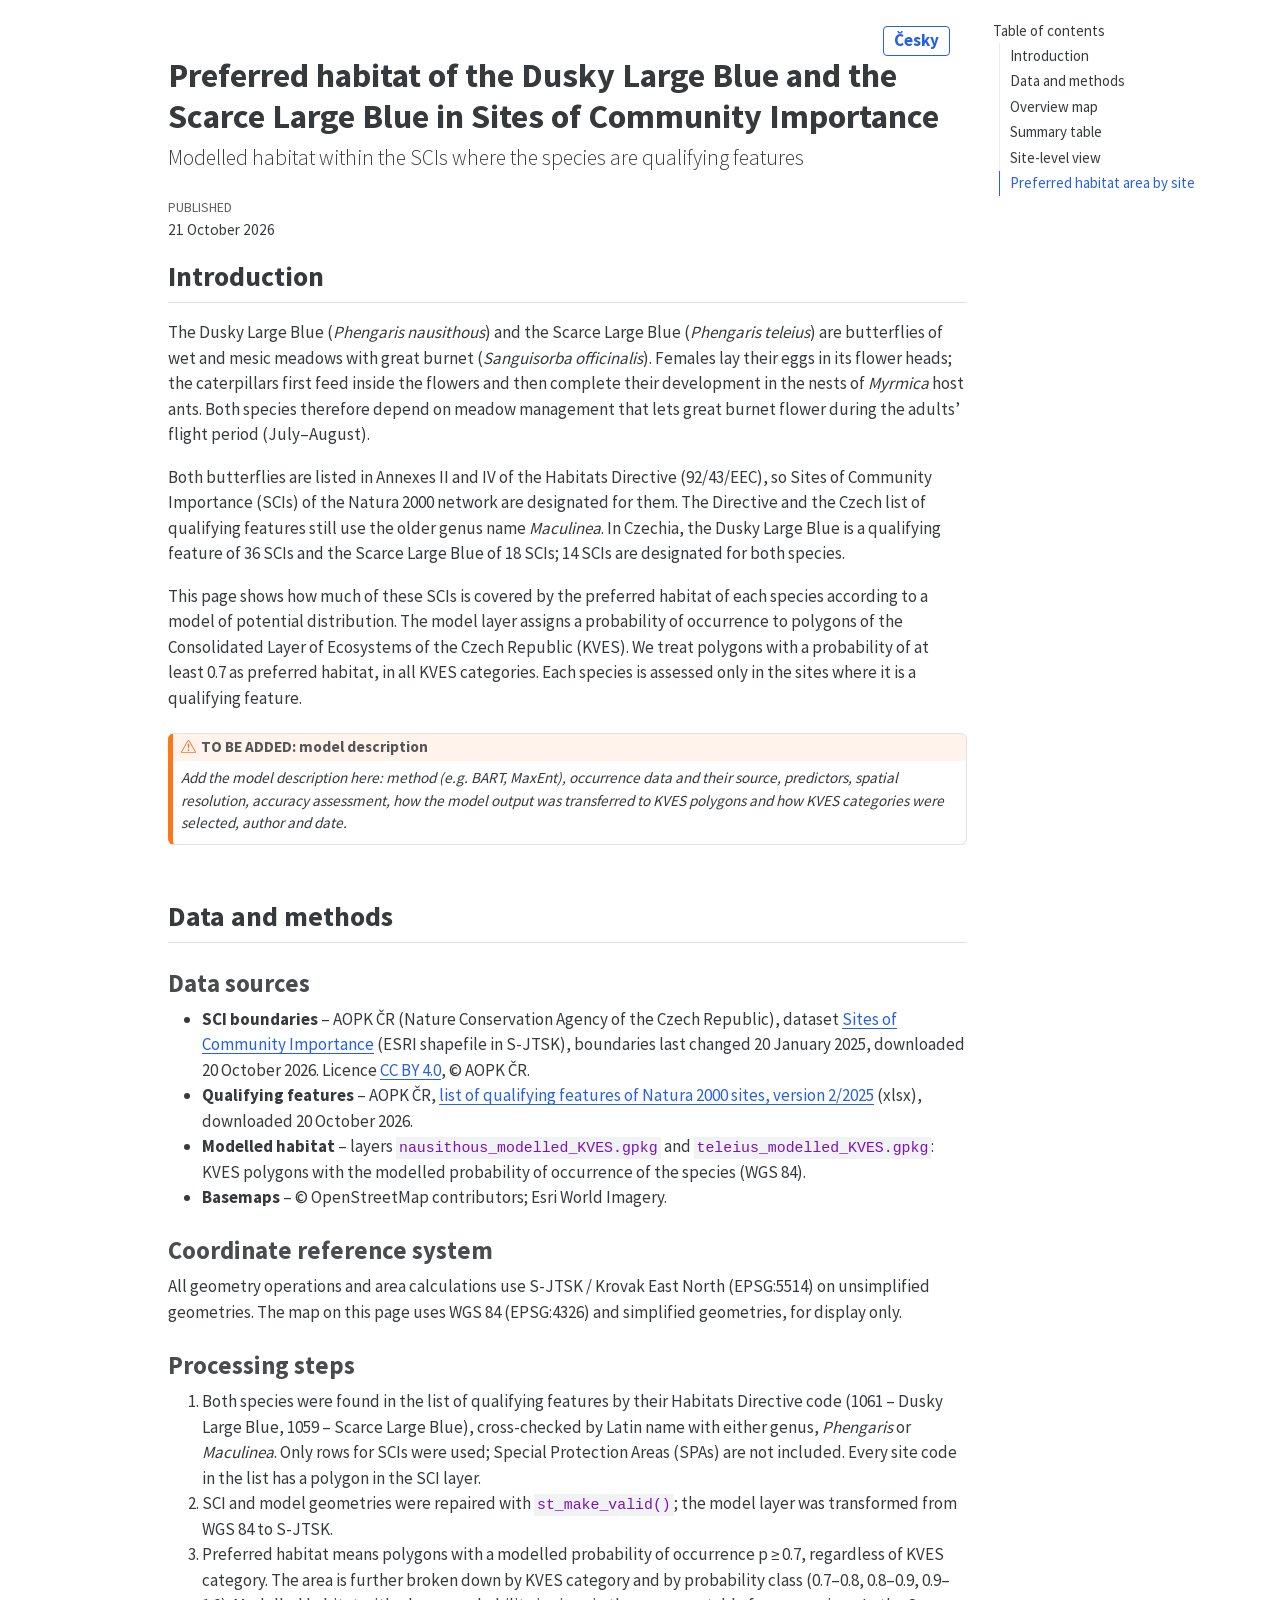
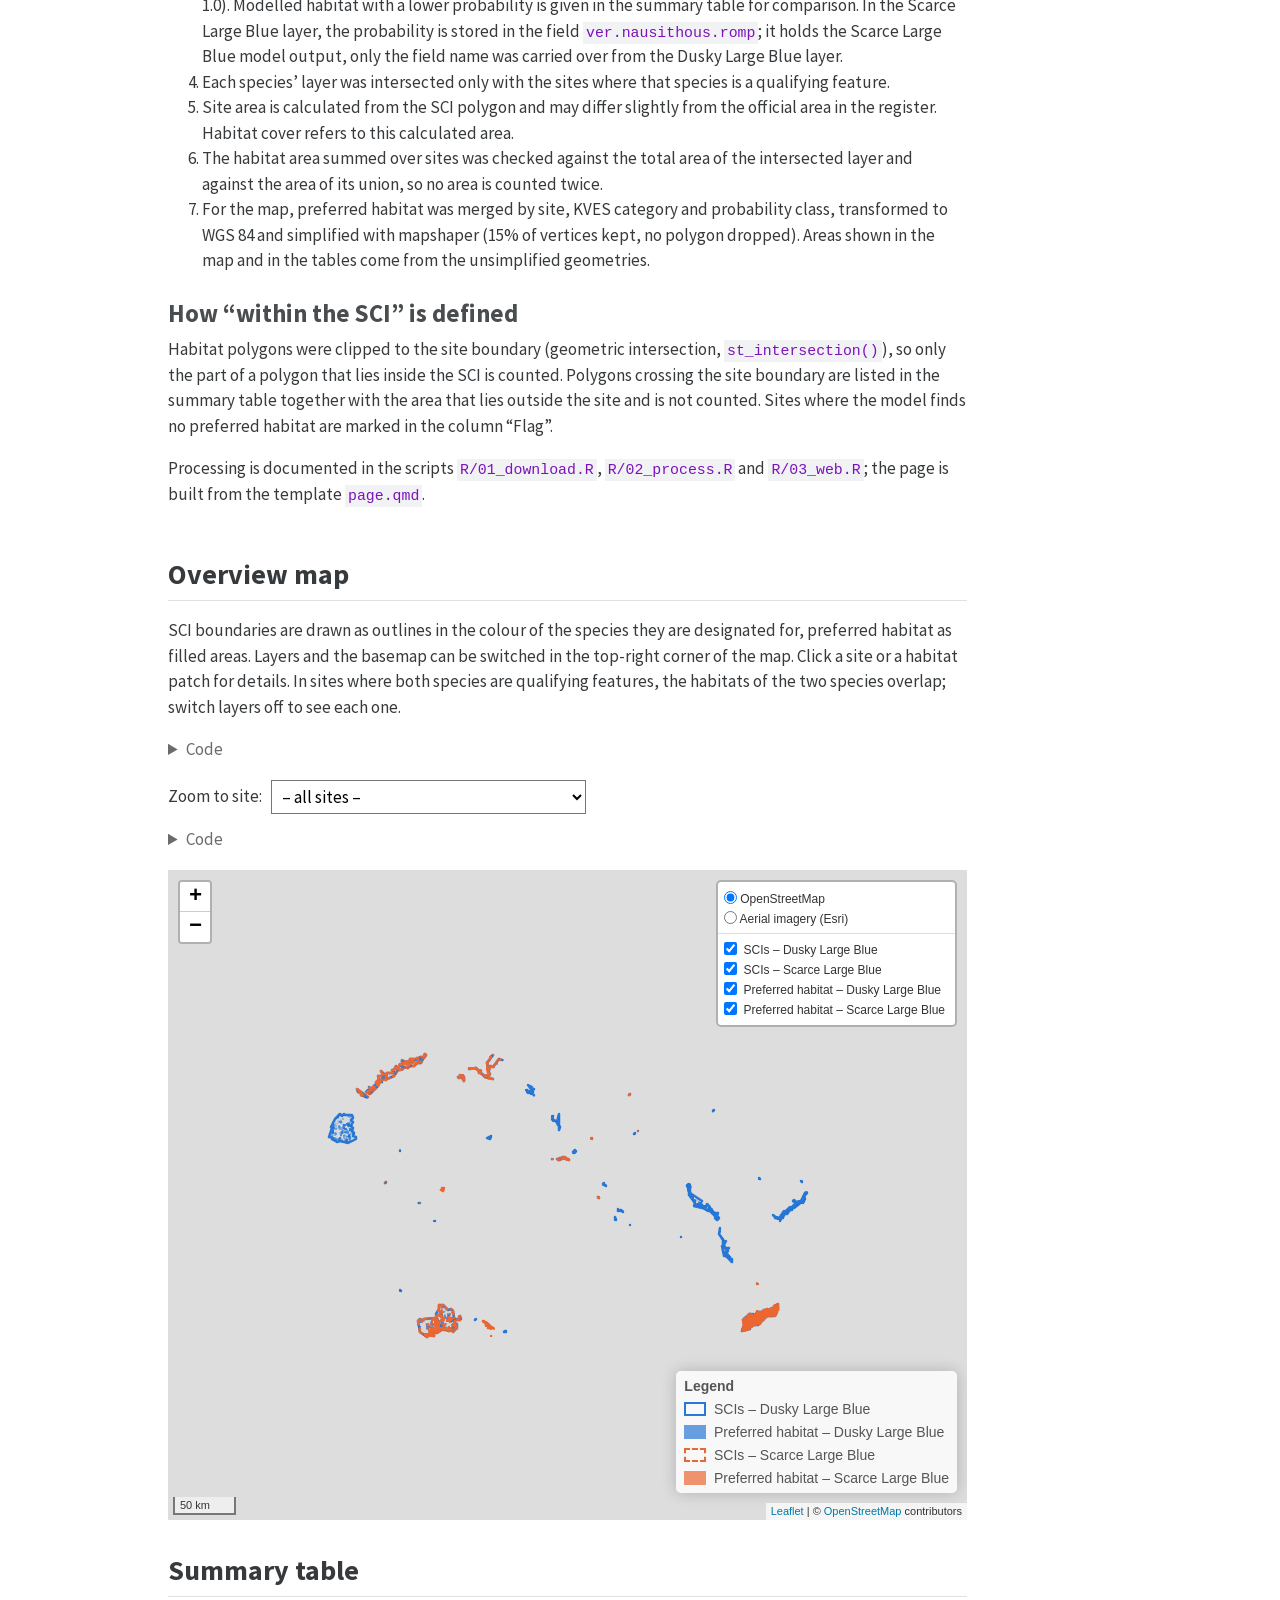
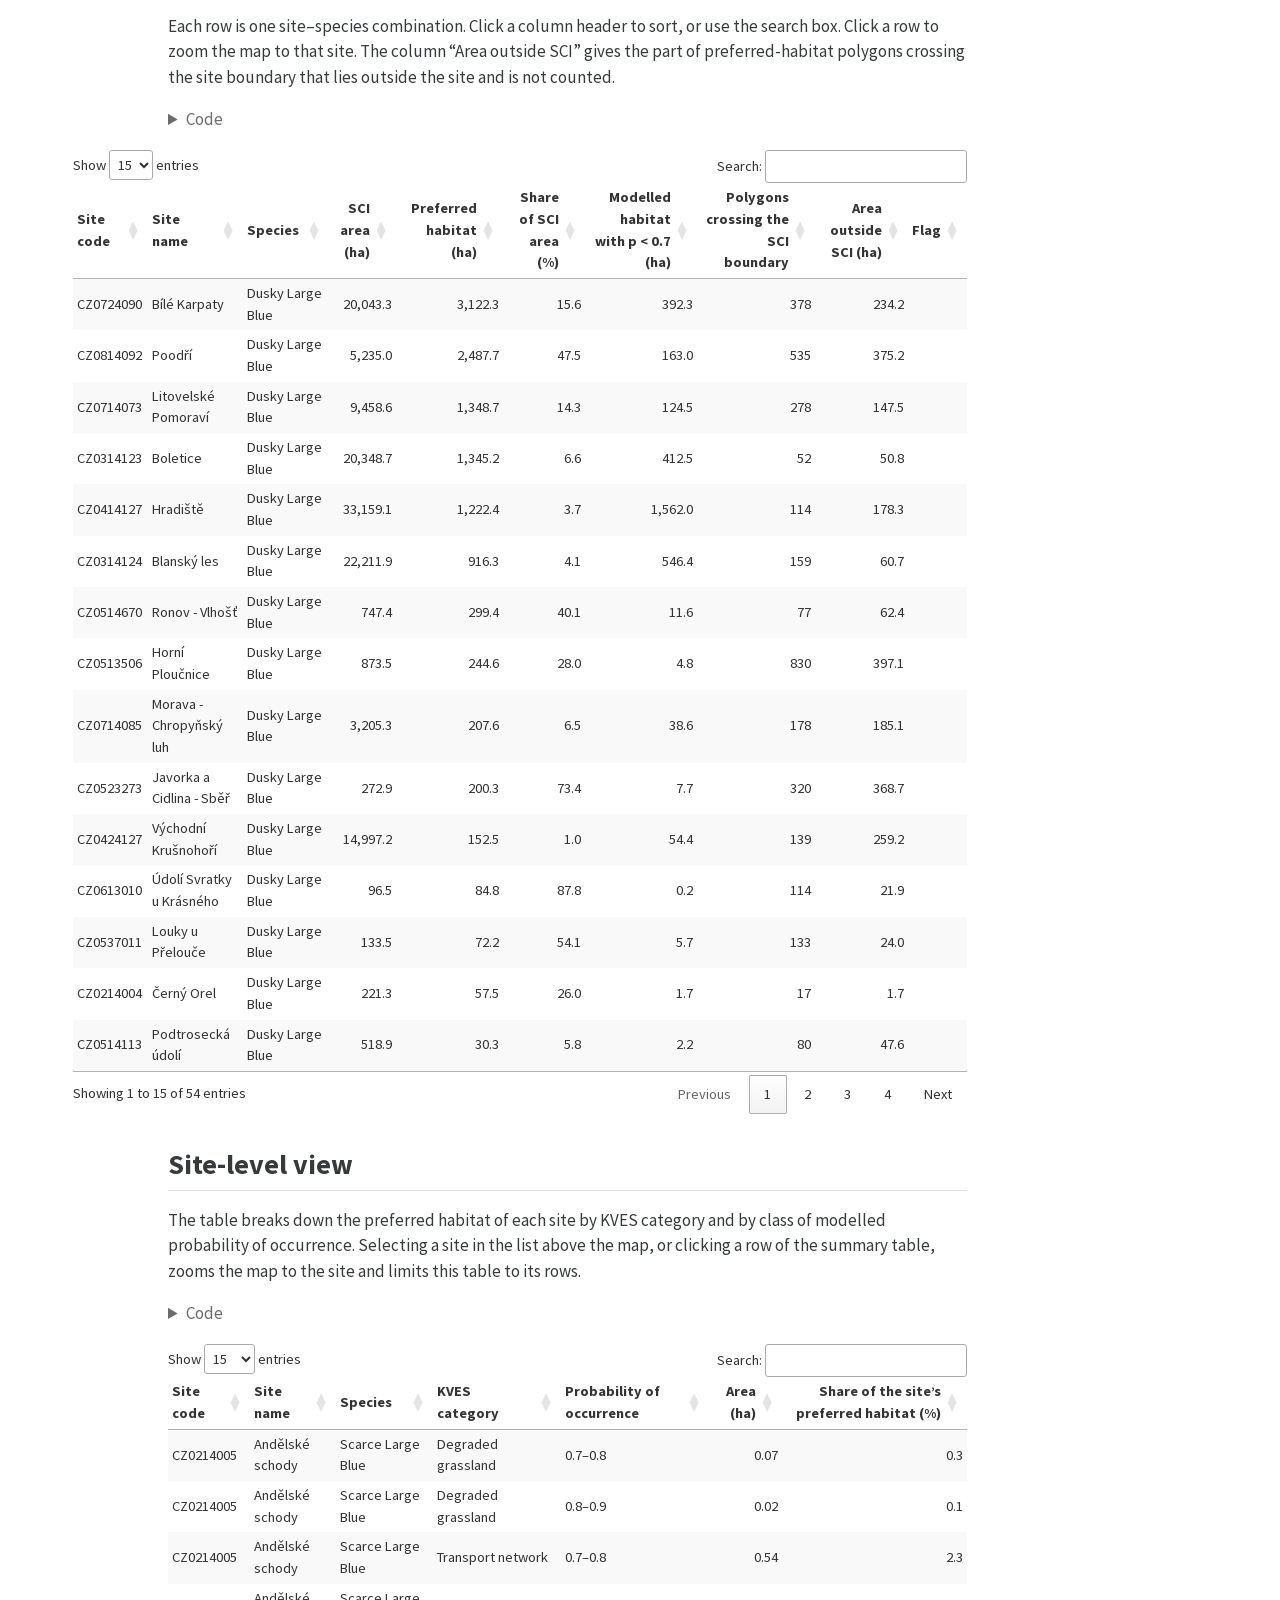
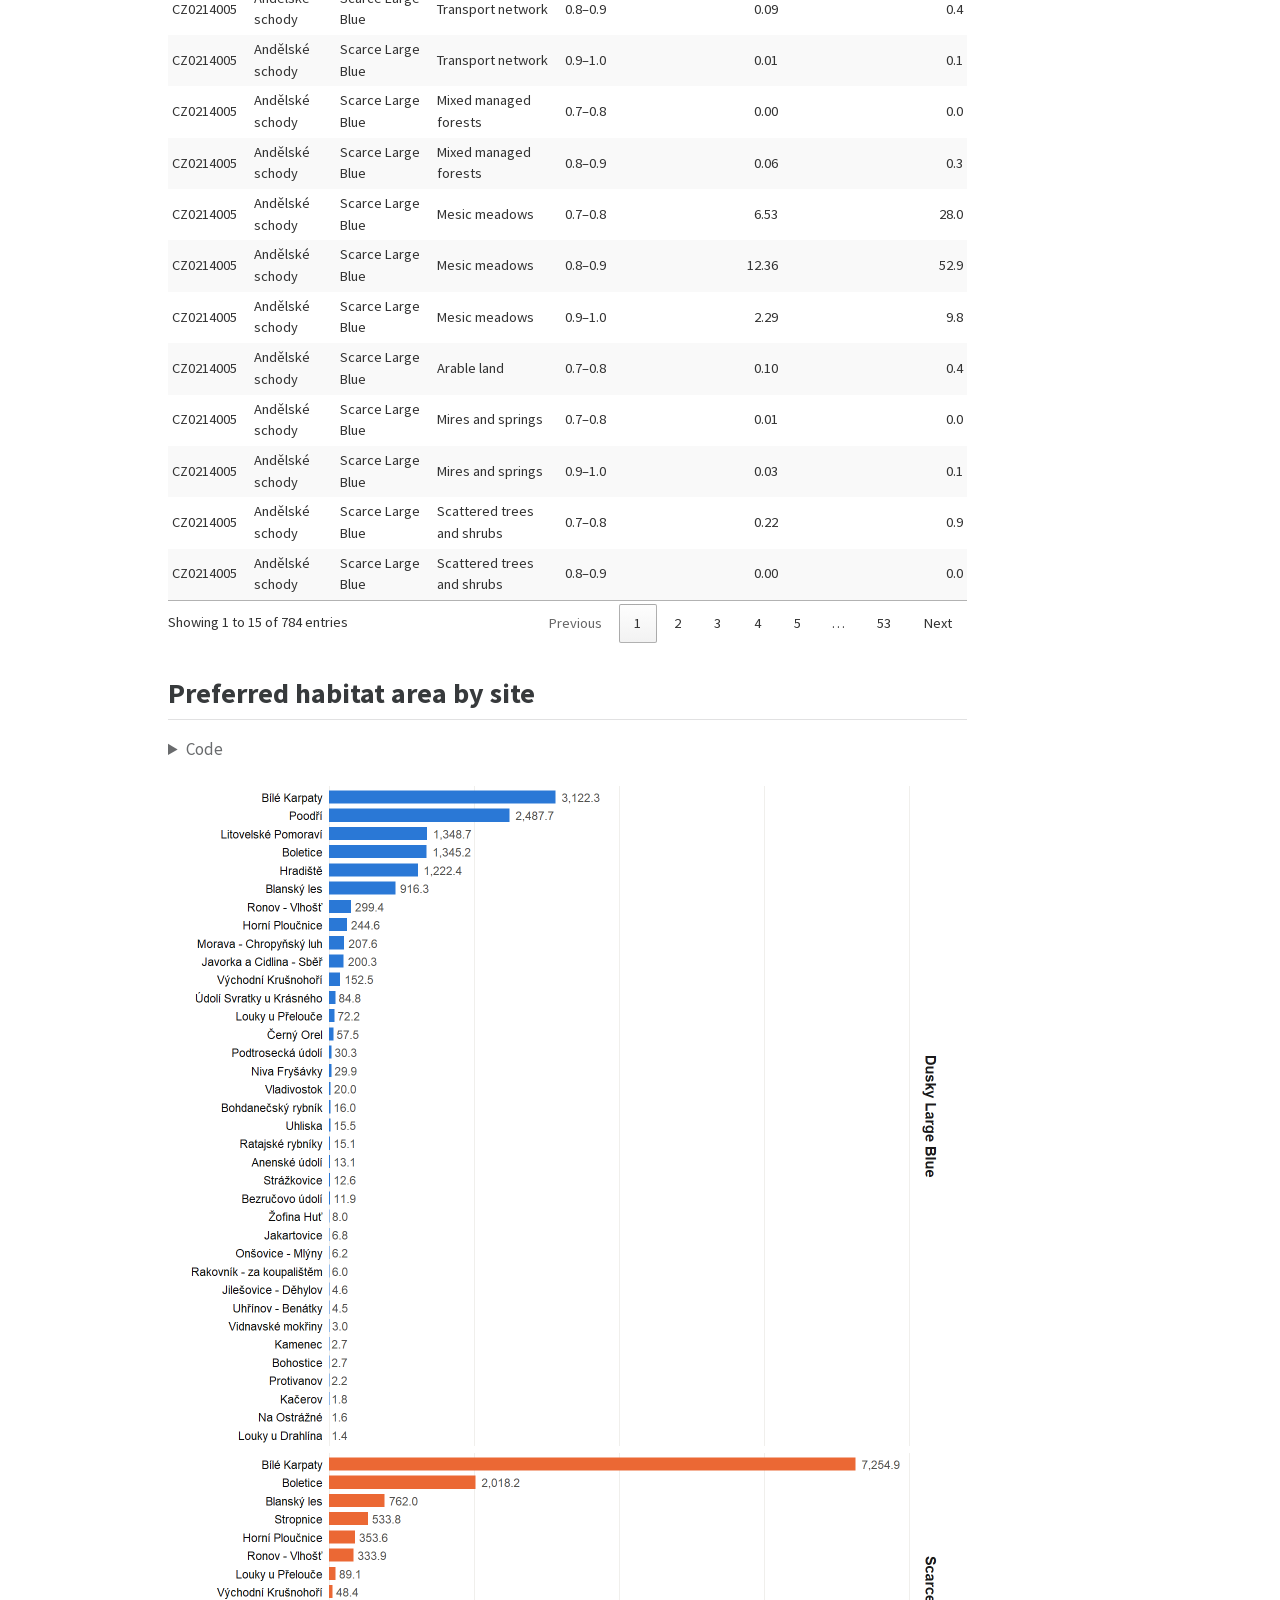
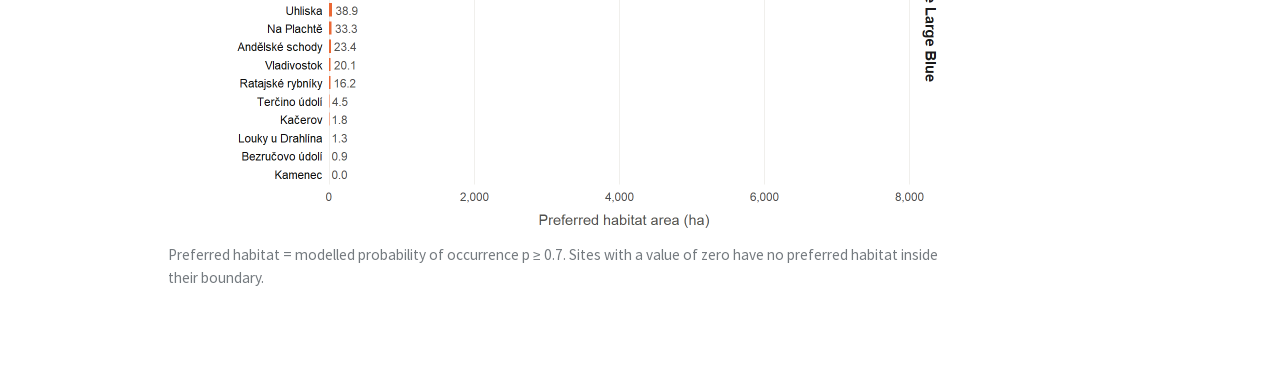
==== index-en.html @ 4d0c8ed6 "Initial commit: Phengaris Natura 2000 habitat pipeline and page Co-Authored-By: Claude Opus 5.5 <nor" ====
<!DOCTYPE html>
<html xmlns="http://www.w3.org/1999/xhtml" lang="en" xml:lang="en"><head>

<meta charset="utf-8">
<meta name="generator" content="quarto-1.10.18">

<meta name="viewport" content="width=device-width, initial-scale=1.0, user-scalable=yes">

<meta name="dcterms.date" content="2026-10-21">

<title>Preferred habitat of the Dusky Large Blue and the Scarce Large Blue in Sites of Community Importance</title>
<style>

span.smallcaps{font-variant: small-caps;}
div.columns{display: flex; gap: 1.5em;}
div.column{flex: auto;}
@media screen {
div.columns{gap: min(4vw, 1.5em);}
div.column{overflow-x: auto;}
}
div.hanging-indent{margin-left: 1.5em; text-indent: -1.5em;}
ul.task-list{list-style: none;}
ul.task-list li input[type="checkbox"] {
width: 0.8em;
margin: 0 0.8em 0.2em -1em;  vertical-align: middle;
}

html { -webkit-text-size-adjust: 100%; }
pre > code.sourceCode { white-space: pre; position: relative; }
pre > code.sourceCode > span { display: inline-block; line-height: 1.25; }
pre > code.sourceCode > span:empty { height: 1.2em; }
.sourceCode { overflow: visible; }
code.sourceCode > span { color: inherit; text-decoration: inherit; }
div.sourceCode { margin: 1em 0; }
pre.sourceCode { margin: 0; }
@media screen {
div.sourceCode { overflow: auto; }
}
@media print {
pre > code.sourceCode { white-space: pre-wrap; }
pre > code.sourceCode > span { text-indent: -5em; padding-left: 5em; }
}
pre.numberSource code
{ counter-reset: source-line 0; }
pre.numberSource code > span
{ position: relative; left: -4em; counter-increment: source-line; }
pre.numberSource code > span > a:first-child::before
{ content: counter(source-line);
position: relative; left: -1em; text-align: right; vertical-align: baseline;
border: none; display: inline-block;
-webkit-touch-callout: none; -webkit-user-select: none;
-khtml-user-select: none; -moz-user-select: none;
-ms-user-select: none; user-select: none;
padding: 0 4px; width: 4em;
}
pre.numberSource { margin-left: 3em; padding-left: 4px; }
div.sourceCode
{ }
@media screen {
pre > code.sourceCode > span > a:first-child::before { text-decoration: underline; }
}
</style>


<script>/*!
 * clipboard.js v2.0.11
 * https://clipboardjs.com/
 *
 * Licensed MIT © Zeno Rocha
 */
!function(t,e){"object"==typeof exports&&"object"==typeof module?module.exports=e():"function"==typeof define&&define.amd?define([],e):"object"==typeof exports?exports.ClipboardJS=e():t.ClipboardJS=e()}(this,function(){return n={686:function(t,e,n){"use strict";n.d(e,{default:function(){return b}});var e=n(279),i=n.n(e),e=n(370),u=n.n(e),e=n(817),r=n.n(e);function c(t){try{return document.execCommand(t)}catch(t){return}}var a=function(t){t=r()(t);return c("cut"),t};function o(t,e){var n,o,t=(n=t,o="rtl"===document.documentElement.getAttribute("dir"),(t=document.createElement("textarea")).style.fontSize="12pt",t.style.border="0",t.style.padding="0",t.style.margin="0",t.style.position="absolute",t.style[o?"right":"left"]="-9999px",o=window.pageYOffset||document.documentElement.scrollTop,t.style.top="".concat(o,"px"),t.setAttribute("readonly",""),t.value=n,t);return e.container.appendChild(t),e=r()(t),c("copy"),t.remove(),e}var f=function(t){var e=1<arguments.length&&void 0!==arguments[1]?arguments[1]:{container:document.body},n="";return"string"==typeof t?n=o(t,e):t instanceof HTMLInputElement&&!["text","search","url","tel","password"].includes(null==t?void 0:t.type)?n=o(t.value,e):(n=r()(t),c("copy")),n};function l(t){return(l="function"==typeof Symbol&&"symbol"==typeof Symbol.iterator?function(t){return typeof t}:function(t){return t&&"function"==typeof Symbol&&t.constructor===Symbol&&t!==Symbol.prototype?"symbol":typeof t})(t)}var s=function(){var t=0<arguments.length&&void 0!==arguments[0]?arguments[0]:{},e=t.action,n=void 0===e?"copy":e,o=t.container,e=t.target,t=t.text;if("copy"!==n&&"cut"!==n)throw new Error('Invalid "action" value, use either "copy" or "cut"');if(void 0!==e){if(!e||"object"!==l(e)||1!==e.nodeType)throw new Error('Invalid "target" value, use a valid Element');if("copy"===n&&e.hasAttribute("disabled"))throw new Error('Invalid "target" attribute. Please use "readonly" instead of "disabled" attribute');if("cut"===n&&(e.hasAttribute("readonly")||e.hasAttribute("disabled")))throw new Error('Invalid "target" attribute. You can\'t cut text from elements with "readonly" or "disabled" attributes')}return t?f(t,{container:o}):e?"cut"===n?a(e):f(e,{container:o}):void 0};function p(t){return(p="function"==typeof Symbol&&"symbol"==typeof Symbol.iterator?function(t){return typeof t}:function(t){return t&&"function"==typeof Symbol&&t.constructor===Symbol&&t!==Symbol.prototype?"symbol":typeof t})(t)}function d(t,e){for(var n=0;n<e.length;n++){var o=e[n];o.enumerable=o.enumerable||!1,o.configurable=!0,"value"in o&&(o.writable=!0),Object.defineProperty(t,o.key,o)}}function y(t,e){return(y=Object.setPrototypeOf||function(t,e){return t.__proto__=e,t})(t,e)}function h(n){var o=function(){if("undefined"==typeof Reflect||!Reflect.construct)return!1;if(Reflect.construct.sham)return!1;if("function"==typeof Proxy)return!0;try{return Date.prototype.toString.call(Reflect.construct(Date,[],function(){})),!0}catch(t){return!1}}();return function(){var t,e=v(n);return t=o?(t=v(this).constructor,Reflect.construct(e,arguments,t)):e.apply(this,arguments),e=this,!(t=t)||"object"!==p(t)&&"function"!=typeof t?function(t){if(void 0!==t)return t;throw new ReferenceError("this hasn't been initialised - super() hasn't been called")}(e):t}}function v(t){return(v=Object.setPrototypeOf?Object.getPrototypeOf:function(t){return t.__proto__||Object.getPrototypeOf(t)})(t)}function m(t,e){t="data-clipboard-".concat(t);if(e.hasAttribute(t))return e.getAttribute(t)}var b=function(){!function(t,e){if("function"!=typeof e&&null!==e)throw new TypeError("Super expression must either be null or a function");t.prototype=Object.create(e&&e.prototype,{constructor:{value:t,writable:!0,configurable:!0}}),e&&y(t,e)}(r,i());var t,e,n,o=h(r);function r(t,e){var n;return function(t){if(!(t instanceof r))throw new TypeError("Cannot call a class as a function")}(this),(n=o.call(this)).resolveOptions(e),n.listenClick(t),n}return t=r,n=[{key:"copy",value:function(t){var e=1<arguments.length&&void 0!==arguments[1]?arguments[1]:{container:document.body};return f(t,e)}},{key:"cut",value:function(t){return a(t)}},{key:"isSupported",value:function(){var t=0<arguments.length&&void 0!==arguments[0]?arguments[0]:["copy","cut"],t="string"==typeof t?[t]:t,e=!!document.queryCommandSupported;return t.forEach(function(t){e=e&&!!document.queryCommandSupported(t)}),e}}],(e=[{key:"resolveOptions",value:function(){var t=0<arguments.length&&void 0!==arguments[0]?arguments[0]:{};this.action="function"==typeof t.action?t.action:this.defaultAction,this.target="function"==typeof t.target?t.target:this.defaultTarget,this.text="function"==typeof t.text?t.text:this.defaultText,this.container="object"===p(t.container)?t.container:document.body}},{key:"listenClick",value:function(t){var e=this;this.listener=u()(t,"click",function(t){return e.onClick(t)})}},{key:"onClick",value:function(t){var e=t.delegateTarget||t.currentTarget,n=this.action(e)||"copy",t=s({action:n,container:this.container,target:this.target(e),text:this.text(e)});this.emit(t?"success":"error",{action:n,text:t,trigger:e,clearSelection:function(){e&&e.focus(),window.getSelection().removeAllRanges()}})}},{key:"defaultAction",value:function(t){return m("action",t)}},{key:"defaultTarget",value:function(t){t=m("target",t);if(t)return document.querySelector(t)}},{key:"defaultText",value:function(t){return m("text",t)}},{key:"destroy",value:function(){this.listener.destroy()}}])&&d(t.prototype,e),n&&d(t,n),r}()},828:function(t){var e;"undefined"==typeof Element||Element.prototype.matches||((e=Element.prototype).matches=e.matchesSelector||e.mozMatchesSelector||e.msMatchesSelector||e.oMatchesSelector||e.webkitMatchesSelector),t.exports=function(t,e){for(;t&&9!==t.nodeType;){if("function"==typeof t.matches&&t.matches(e))return t;t=t.parentNode}}},438:function(t,e,n){var u=n(828);function i(t,e,n,o,r){var i=function(e,n,t,o){return function(t){t.delegateTarget=u(t.target,n),t.delegateTarget&&o.call(e,t)}}.apply(this,arguments);return t.addEventListener(n,i,r),{destroy:function(){t.removeEventListener(n,i,r)}}}t.exports=function(t,e,n,o,r){return"function"==typeof t.addEventListener?i.apply(null,arguments):"function"==typeof n?i.bind(null,document).apply(null,arguments):("string"==typeof t&&(t=document.querySelectorAll(t)),Array.prototype.map.call(t,function(t){return i(t,e,n,o,r)}))}},879:function(t,n){n.node=function(t){return void 0!==t&&t instanceof HTMLElement&&1===t.nodeType},n.nodeList=function(t){var e=Object.prototype.toString.call(t);return void 0!==t&&("[object NodeList]"===e||"[object HTMLCollection]"===e)&&"length"in t&&(0===t.length||n.node(t[0]))},n.string=function(t){return"string"==typeof t||t instanceof String},n.fn=function(t){return"[object Function]"===Object.prototype.toString.call(t)}},370:function(t,e,n){var f=n(879),l=n(438);t.exports=function(t,e,n){if(!t&&!e&&!n)throw new Error("Missing required arguments");if(!f.string(e))throw new TypeError("Second argument must be a String");if(!f.fn(n))throw new TypeError("Third argument must be a Function");if(f.node(t))return c=e,a=n,(u=t).addEventListener(c,a),{destroy:function(){u.removeEventListener(c,a)}};if(f.nodeList(t))return o=t,r=e,i=n,Array.prototype.forEach.call(o,function(t){t.addEventListener(r,i)}),{destroy:function(){Array.prototype.forEach.call(o,function(t){t.removeEventListener(r,i)})}};if(f.string(t))return t=t,e=e,n=n,l(document.body,t,e,n);throw new TypeError("First argument must be a String, HTMLElement, HTMLCollection, or NodeList");var o,r,i,u,c,a}},817:function(t){t.exports=function(t){var e,n="SELECT"===t.nodeName?(t.focus(),t.value):"INPUT"===t.nodeName||"TEXTAREA"===t.nodeName?((e=t.hasAttribute("readonly"))||t.setAttribute("readonly",""),t.select(),t.setSelectionRange(0,t.value.length),e||t.removeAttribute("readonly"),t.value):(t.hasAttribute("contenteditable")&&t.focus(),n=window.getSelection(),(e=document.createRange()).selectNodeContents(t),n.removeAllRanges(),n.addRange(e),n.toString());return n}},279:function(t){function e(){}e.prototype={on:function(t,e,n){var o=this.e||(this.e={});return(o[t]||(o[t]=[])).push({fn:e,ctx:n}),this},once:function(t,e,n){var o=this;function r(){o.off(t,r),e.apply(n,arguments)}return r._=e,this.on(t,r,n)},emit:function(t){for(var e=[].slice.call(arguments,1),n=((this.e||(this.e={}))[t]||[]).slice(),o=0,r=n.length;o<r;o++)n[o].fn.apply(n[o].ctx,e);return this},off:function(t,e){var n=this.e||(this.e={}),o=n[t],r=[];if(o&&e)for(var i=0,u=o.length;i<u;i++)o[i].fn!==e&&o[i].fn._!==e&&r.push(o[i]);return r.length?n[t]=r:delete n[t],this}},t.exports=e,t.exports.TinyEmitter=e}},r={},o.n=function(t){var e=t&&t.__esModule?function(){return t.default}:function(){return t};return o.d(e,{a:e}),e},o.d=function(t,e){for(var n in e)o.o(e,n)&&!o.o(t,n)&&Object.defineProperty(t,n,{enumerable:!0,get:e[n]})},o.o=function(t,e){return Object.prototype.hasOwnProperty.call(t,e)},o(686).default;function o(t){if(r[t])return r[t].exports;var e=r[t]={exports:{}};return n[t](e,e.exports,o),e.exports}var n,r});</script>
<script src="[data-uri]" type="module"></script>
<script src="[data-uri]" type="module"></script>
<script>/**
 * @popperjs/core v2.11.7 - MIT License
 */

!function(e,t){"object"==typeof exports&&"undefined"!=typeof module?t(exports):"function"==typeof define&&define.amd?define(["exports"],t):t((e="undefined"!=typeof globalThis?globalThis:e||self).Popper={})}(this,(function(e){"use strict";function t(e){if(null==e)return window;if("[object Window]"!==e.toString()){var t=e.ownerDocument;return t&&t.defaultView||window}return e}function n(e){return e instanceof t(e).Element||e instanceof Element}function r(e){return e instanceof t(e).HTMLElement||e instanceof HTMLElement}function o(e){return"undefined"!=typeof ShadowRoot&&(e instanceof t(e).ShadowRoot||e instanceof ShadowRoot)}var i=Math.max,a=Math.min,s=Math.round;function f(){var e=navigator.userAgentData;return null!=e&&e.brands&&Array.isArray(e.brands)?e.brands.map((function(e){return e.brand+"/"+e.version})).join(" "):navigator.userAgent}function c(){return!/^((?!chrome|android).)*safari/i.test(f())}function p(e,o,i){void 0===o&&(o=!1),void 0===i&&(i=!1);var a=e.getBoundingClientRect(),f=1,p=1;o&&r(e)&&(f=e.offsetWidth>0&&s(a.width)/e.offsetWidth||1,p=e.offsetHeight>0&&s(a.height)/e.offsetHeight||1);var u=(n(e)?t(e):window).visualViewport,l=!c()&&i,d=(a.left+(l&&u?u.offsetLeft:0))/f,h=(a.top+(l&&u?u.offsetTop:0))/p,m=a.width/f,v=a.height/p;return{width:m,height:v,top:h,right:d+m,bottom:h+v,left:d,x:d,y:h}}function u(e){var n=t(e);return{scrollLeft:n.pageXOffset,scrollTop:n.pageYOffset}}function l(e){return e?(e.nodeName||"").toLowerCase():null}function d(e){return((n(e)?e.ownerDocument:e.document)||window.document).documentElement}function h(e){return p(d(e)).left+u(e).scrollLeft}function m(e){return t(e).getComputedStyle(e)}function v(e){var t=m(e),n=t.overflow,r=t.overflowX,o=t.overflowY;return/auto|scroll|overlay|hidden/.test(n+o+r)}function y(e,n,o){void 0===o&&(o=!1);var i,a,f=r(n),c=r(n)&&function(e){var t=e.getBoundingClientRect(),n=s(t.width)/e.offsetWidth||1,r=s(t.height)/e.offsetHeight||1;return 1!==n||1!==r}(n),m=d(n),y=p(e,c,o),g={scrollLeft:0,scrollTop:0},b={x:0,y:0};return(f||!f&&!o)&&(("body"!==l(n)||v(m))&&(g=(i=n)!==t(i)&&r(i)?{scrollLeft:(a=i).scrollLeft,scrollTop:a.scrollTop}:u(i)),r(n)?((b=p(n,!0)).x+=n.clientLeft,b.y+=n.clientTop):m&&(b.x=h(m))),{x:y.left+g.scrollLeft-b.x,y:y.top+g.scrollTop-b.y,width:y.width,height:y.height}}function g(e){var t=p(e),n=e.offsetWidth,r=e.offsetHeight;return Math.abs(t.width-n)<=1&&(n=t.width),Math.abs(t.height-r)<=1&&(r=t.height),{x:e.offsetLeft,y:e.offsetTop,width:n,height:r}}function b(e){return"html"===l(e)?e:e.assignedSlot||e.parentNode||(o(e)?e.host:null)||d(e)}function x(e){return["html","body","#document"].indexOf(l(e))>=0?e.ownerDocument.body:r(e)&&v(e)?e:x(b(e))}function w(e,n){var r;void 0===n&&(n=[]);var o=x(e),i=o===(null==(r=e.ownerDocument)?void 0:r.body),a=t(o),s=i?[a].concat(a.visualViewport||[],v(o)?o:[]):o,f=n.concat(s);return i?f:f.concat(w(b(s)))}function O(e){return["table","td","th"].indexOf(l(e))>=0}function j(e){return r(e)&&"fixed"!==m(e).position?e.offsetParent:null}function E(e){for(var n=t(e),i=j(e);i&&O(i)&&"static"===m(i).position;)i=j(i);return i&&("html"===l(i)||"body"===l(i)&&"static"===m(i).position)?n:i||function(e){var t=/firefox/i.test(f());if(/Trident/i.test(f())&&r(e)&&"fixed"===m(e).position)return null;var n=b(e);for(o(n)&&(n=n.host);r(n)&&["html","body"].indexOf(l(n))<0;){var i=m(n);if("none"!==i.transform||"none"!==i.perspective||"paint"===i.contain||-1!==["transform","perspective"].indexOf(i.willChange)||t&&"filter"===i.willChange||t&&i.filter&&"none"!==i.filter)return n;n=n.parentNode}return null}(e)||n}var D="top",A="bottom",L="right",P="left",M="auto",k=[D,A,L,P],W="start",B="end",H="viewport",T="popper",R=k.reduce((function(e,t){return e.concat([t+"-"+W,t+"-"+B])}),[]),S=[].concat(k,[M]).reduce((function(e,t){return e.concat([t,t+"-"+W,t+"-"+B])}),[]),V=["beforeRead","read","afterRead","beforeMain","main","afterMain","beforeWrite","write","afterWrite"];function q(e){var t=new Map,n=new Set,r=[];function o(e){n.add(e.name),[].concat(e.requires||[],e.requiresIfExists||[]).forEach((function(e){if(!n.has(e)){var r=t.get(e);r&&o(r)}})),r.push(e)}return e.forEach((function(e){t.set(e.name,e)})),e.forEach((function(e){n.has(e.name)||o(e)})),r}function C(e){return e.split("-")[0]}function N(e,t){var n=t.getRootNode&&t.getRootNode();if(e.contains(t))return!0;if(n&&o(n)){var r=t;do{if(r&&e.isSameNode(r))return!0;r=r.parentNode||r.host}while(r)}return!1}function I(e){return Object.assign({},e,{left:e.x,top:e.y,right:e.x+e.width,bottom:e.y+e.height})}function _(e,r,o){return r===H?I(function(e,n){var r=t(e),o=d(e),i=r.visualViewport,a=o.clientWidth,s=o.clientHeight,f=0,p=0;if(i){a=i.width,s=i.height;var u=c();(u||!u&&"fixed"===n)&&(f=i.offsetLeft,p=i.offsetTop)}return{width:a,height:s,x:f+h(e),y:p}}(e,o)):n(r)?function(e,t){var n=p(e,!1,"fixed"===t);return n.top=n.top+e.clientTop,n.left=n.left+e.clientLeft,n.bottom=n.top+e.clientHeight,n.right=n.left+e.clientWidth,n.width=e.clientWidth,n.height=e.clientHeight,n.x=n.left,n.y=n.top,n}(r,o):I(function(e){var t,n=d(e),r=u(e),o=null==(t=e.ownerDocument)?void 0:t.body,a=i(n.scrollWidth,n.clientWidth,o?o.scrollWidth:0,o?o.clientWidth:0),s=i(n.scrollHeight,n.clientHeight,o?o.scrollHeight:0,o?o.clientHeight:0),f=-r.scrollLeft+h(e),c=-r.scrollTop;return"rtl"===m(o||n).direction&&(f+=i(n.clientWidth,o?o.clientWidth:0)-a),{width:a,height:s,x:f,y:c}}(d(e)))}function F(e,t,o,s){var f="clippingParents"===t?function(e){var t=w(b(e)),o=["absolute","fixed"].indexOf(m(e).position)>=0&&r(e)?E(e):e;return n(o)?t.filter((function(e){return n(e)&&N(e,o)&&"body"!==l(e)})):[]}(e):[].concat(t),c=[].concat(f,[o]),p=c[0],u=c.reduce((function(t,n){var r=_(e,n,s);return t.top=i(r.top,t.top),t.right=a(r.right,t.right),t.bottom=a(r.bottom,t.bottom),t.left=i(r.left,t.left),t}),_(e,p,s));return u.width=u.right-u.left,u.height=u.bottom-u.top,u.x=u.left,u.y=u.top,u}function U(e){return e.split("-")[1]}function z(e){return["top","bottom"].indexOf(e)>=0?"x":"y"}function X(e){var t,n=e.reference,r=e.element,o=e.placement,i=o?C(o):null,a=o?U(o):null,s=n.x+n.width/2-r.width/2,f=n.y+n.height/2-r.height/2;switch(i){case D:t={x:s,y:n.y-r.height};break;case A:t={x:s,y:n.y+n.height};break;case L:t={x:n.x+n.width,y:f};break;case P:t={x:n.x-r.width,y:f};break;default:t={x:n.x,y:n.y}}var c=i?z(i):null;if(null!=c){var p="y"===c?"height":"width";switch(a){case W:t[c]=t[c]-(n[p]/2-r[p]/2);break;case B:t[c]=t[c]+(n[p]/2-r[p]/2)}}return t}function Y(e){return Object.assign({},{top:0,right:0,bottom:0,left:0},e)}function G(e,t){return t.reduce((function(t,n){return t[n]=e,t}),{})}function J(e,t){void 0===t&&(t={});var r=t,o=r.placement,i=void 0===o?e.placement:o,a=r.strategy,s=void 0===a?e.strategy:a,f=r.boundary,c=void 0===f?"clippingParents":f,u=r.rootBoundary,l=void 0===u?H:u,h=r.elementContext,m=void 0===h?T:h,v=r.altBoundary,y=void 0!==v&&v,g=r.padding,b=void 0===g?0:g,x=Y("number"!=typeof b?b:G(b,k)),w=m===T?"reference":T,O=e.rects.popper,j=e.elements[y?w:m],E=F(n(j)?j:j.contextElement||d(e.elements.popper),c,l,s),P=p(e.elements.reference),M=X({reference:P,element:O,strategy:"absolute",placement:i}),W=I(Object.assign({},O,M)),B=m===T?W:P,R={top:E.top-B.top+x.top,bottom:B.bottom-E.bottom+x.bottom,left:E.left-B.left+x.left,right:B.right-E.right+x.right},S=e.modifiersData.offset;if(m===T&&S){var V=S[i];Object.keys(R).forEach((function(e){var t=[L,A].indexOf(e)>=0?1:-1,n=[D,A].indexOf(e)>=0?"y":"x";R[e]+=V[n]*t}))}return R}var K={placement:"bottom",modifiers:[],strategy:"absolute"};function Q(){for(var e=arguments.length,t=new Array(e),n=0;n<e;n++)t[n]=arguments[n];return!t.some((function(e){return!(e&&"function"==typeof e.getBoundingClientRect)}))}function Z(e){void 0===e&&(e={});var t=e,r=t.defaultModifiers,o=void 0===r?[]:r,i=t.defaultOptions,a=void 0===i?K:i;return function(e,t,r){void 0===r&&(r=a);var i,s,f={placement:"bottom",orderedModifiers:[],options:Object.assign({},K,a),modifiersData:{},elements:{reference:e,popper:t},attributes:{},styles:{}},c=[],p=!1,u={state:f,setOptions:function(r){var i="function"==typeof r?r(f.options):r;l(),f.options=Object.assign({},a,f.options,i),f.scrollParents={reference:n(e)?w(e):e.contextElement?w(e.contextElement):[],popper:w(t)};var s,p,d=function(e){var t=q(e);return V.reduce((function(e,n){return e.concat(t.filter((function(e){return e.phase===n})))}),[])}((s=[].concat(o,f.options.modifiers),p=s.reduce((function(e,t){var n=e[t.name];return e[t.name]=n?Object.assign({},n,t,{options:Object.assign({},n.options,t.options),data:Object.assign({},n.data,t.data)}):t,e}),{}),Object.keys(p).map((function(e){return p[e]}))));return f.orderedModifiers=d.filter((function(e){return e.enabled})),f.orderedModifiers.forEach((function(e){var t=e.name,n=e.options,r=void 0===n?{}:n,o=e.effect;if("function"==typeof o){var i=o({state:f,name:t,instance:u,options:r}),a=function(){};c.push(i||a)}})),u.update()},forceUpdate:function(){if(!p){var e=f.elements,t=e.reference,n=e.popper;if(Q(t,n)){f.rects={reference:y(t,E(n),"fixed"===f.options.strategy),popper:g(n)},f.reset=!1,f.placement=f.options.placement,f.orderedModifiers.forEach((function(e){return f.modifiersData[e.name]=Object.assign({},e.data)}));for(var r=0;r<f.orderedModifiers.length;r++)if(!0!==f.reset){var o=f.orderedModifiers[r],i=o.fn,a=o.options,s=void 0===a?{}:a,c=o.name;"function"==typeof i&&(f=i({state:f,options:s,name:c,instance:u})||f)}else f.reset=!1,r=-1}}},update:(i=function(){return new Promise((function(e){u.forceUpdate(),e(f)}))},function(){return s||(s=new Promise((function(e){Promise.resolve().then((function(){s=void 0,e(i())}))}))),s}),destroy:function(){l(),p=!0}};if(!Q(e,t))return u;function l(){c.forEach((function(e){return e()})),c=[]}return u.setOptions(r).then((function(e){!p&&r.onFirstUpdate&&r.onFirstUpdate(e)})),u}}var $={passive:!0};var ee={name:"eventListeners",enabled:!0,phase:"write",fn:function(){},effect:function(e){var n=e.state,r=e.instance,o=e.options,i=o.scroll,a=void 0===i||i,s=o.resize,f=void 0===s||s,c=t(n.elements.popper),p=[].concat(n.scrollParents.reference,n.scrollParents.popper);return a&&p.forEach((function(e){e.addEventListener("scroll",r.update,$)})),f&&c.addEventListener("resize",r.update,$),function(){a&&p.forEach((function(e){e.removeEventListener("scroll",r.update,$)})),f&&c.removeEventListener("resize",r.update,$)}},data:{}};var te={name:"popperOffsets",enabled:!0,phase:"read",fn:function(e){var t=e.state,n=e.name;t.modifiersData[n]=X({reference:t.rects.reference,element:t.rects.popper,strategy:"absolute",placement:t.placement})},data:{}},ne={top:"auto",right:"auto",bottom:"auto",left:"auto"};function re(e){var n,r=e.popper,o=e.popperRect,i=e.placement,a=e.variation,f=e.offsets,c=e.position,p=e.gpuAcceleration,u=e.adaptive,l=e.roundOffsets,h=e.isFixed,v=f.x,y=void 0===v?0:v,g=f.y,b=void 0===g?0:g,x="function"==typeof l?l({x:y,y:b}):{x:y,y:b};y=x.x,b=x.y;var w=f.hasOwnProperty("x"),O=f.hasOwnProperty("y"),j=P,M=D,k=window;if(u){var W=E(r),H="clientHeight",T="clientWidth";if(W===t(r)&&"static"!==m(W=d(r)).position&&"absolute"===c&&(H="scrollHeight",T="scrollWidth"),W=W,i===D||(i===P||i===L)&&a===B)M=A,b-=(h&&W===k&&k.visualViewport?k.visualViewport.height:W[H])-o.height,b*=p?1:-1;if(i===P||(i===D||i===A)&&a===B)j=L,y-=(h&&W===k&&k.visualViewport?k.visualViewport.width:W[T])-o.width,y*=p?1:-1}var R,S=Object.assign({position:c},u&&ne),V=!0===l?function(e,t){var n=e.x,r=e.y,o=t.devicePixelRatio||1;return{x:s(n*o)/o||0,y:s(r*o)/o||0}}({x:y,y:b},t(r)):{x:y,y:b};return y=V.x,b=V.y,p?Object.assign({},S,((R={})[M]=O?"0":"",R[j]=w?"0":"",R.transform=(k.devicePixelRatio||1)<=1?"translate("+y+"px, "+b+"px)":"translate3d("+y+"px, "+b+"px, 0)",R)):Object.assign({},S,((n={})[M]=O?b+"px":"",n[j]=w?y+"px":"",n.transform="",n))}var oe={name:"computeStyles",enabled:!0,phase:"beforeWrite",fn:function(e){var t=e.state,n=e.options,r=n.gpuAcceleration,o=void 0===r||r,i=n.adaptive,a=void 0===i||i,s=n.roundOffsets,f=void 0===s||s,c={placement:C(t.placement),variation:U(t.placement),popper:t.elements.popper,popperRect:t.rects.popper,gpuAcceleration:o,isFixed:"fixed"===t.options.strategy};null!=t.modifiersData.popperOffsets&&(t.styles.popper=Object.assign({},t.styles.popper,re(Object.assign({},c,{offsets:t.modifiersData.popperOffsets,position:t.options.strategy,adaptive:a,roundOffsets:f})))),null!=t.modifiersData.arrow&&(t.styles.arrow=Object.assign({},t.styles.arrow,re(Object.assign({},c,{offsets:t.modifiersData.arrow,position:"absolute",adaptive:!1,roundOffsets:f})))),t.attributes.popper=Object.assign({},t.attributes.popper,{"data-popper-placement":t.placement})},data:{}};var ie={name:"applyStyles",enabled:!0,phase:"write",fn:function(e){var t=e.state;Object.keys(t.elements).forEach((function(e){var n=t.styles[e]||{},o=t.attributes[e]||{},i=t.elements[e];r(i)&&l(i)&&(Object.assign(i.style,n),Object.keys(o).forEach((function(e){var t=o[e];!1===t?i.removeAttribute(e):i.setAttribute(e,!0===t?"":t)})))}))},effect:function(e){var t=e.state,n={popper:{position:t.options.strategy,left:"0",top:"0",margin:"0"},arrow:{position:"absolute"},reference:{}};return Object.assign(t.elements.popper.style,n.popper),t.styles=n,t.elements.arrow&&Object.assign(t.elements.arrow.style,n.arrow),function(){Object.keys(t.elements).forEach((function(e){var o=t.elements[e],i=t.attributes[e]||{},a=Object.keys(t.styles.hasOwnProperty(e)?t.styles[e]:n[e]).reduce((function(e,t){return e[t]="",e}),{});r(o)&&l(o)&&(Object.assign(o.style,a),Object.keys(i).forEach((function(e){o.removeAttribute(e)})))}))}},requires:["computeStyles"]};var ae={name:"offset",enabled:!0,phase:"main",requires:["popperOffsets"],fn:function(e){var t=e.state,n=e.options,r=e.name,o=n.offset,i=void 0===o?[0,0]:o,a=S.reduce((function(e,n){return e[n]=function(e,t,n){var r=C(e),o=[P,D].indexOf(r)>=0?-1:1,i="function"==typeof n?n(Object.assign({},t,{placement:e})):n,a=i[0],s=i[1];return a=a||0,s=(s||0)*o,[P,L].indexOf(r)>=0?{x:s,y:a}:{x:a,y:s}}(n,t.rects,i),e}),{}),s=a[t.placement],f=s.x,c=s.y;null!=t.modifiersData.popperOffsets&&(t.modifiersData.popperOffsets.x+=f,t.modifiersData.popperOffsets.y+=c),t.modifiersData[r]=a}},se={left:"right",right:"left",bottom:"top",top:"bottom"};function fe(e){return e.replace(/left|right|bottom|top/g,(function(e){return se[e]}))}var ce={start:"end",end:"start"};function pe(e){return e.replace(/start|end/g,(function(e){return ce[e]}))}function ue(e,t){void 0===t&&(t={});var n=t,r=n.placement,o=n.boundary,i=n.rootBoundary,a=n.padding,s=n.flipVariations,f=n.allowedAutoPlacements,c=void 0===f?S:f,p=U(r),u=p?s?R:R.filter((function(e){return U(e)===p})):k,l=u.filter((function(e){return c.indexOf(e)>=0}));0===l.length&&(l=u);var d=l.reduce((function(t,n){return t[n]=J(e,{placement:n,boundary:o,rootBoundary:i,padding:a})[C(n)],t}),{});return Object.keys(d).sort((function(e,t){return d[e]-d[t]}))}var le={name:"flip",enabled:!0,phase:"main",fn:function(e){var t=e.state,n=e.options,r=e.name;if(!t.modifiersData[r]._skip){for(var o=n.mainAxis,i=void 0===o||o,a=n.altAxis,s=void 0===a||a,f=n.fallbackPlacements,c=n.padding,p=n.boundary,u=n.rootBoundary,l=n.altBoundary,d=n.flipVariations,h=void 0===d||d,m=n.allowedAutoPlacements,v=t.options.placement,y=C(v),g=f||(y===v||!h?[fe(v)]:function(e){if(C(e)===M)return[];var t=fe(e);return[pe(e),t,pe(t)]}(v)),b=[v].concat(g).reduce((function(e,n){return e.concat(C(n)===M?ue(t,{placement:n,boundary:p,rootBoundary:u,padding:c,flipVariations:h,allowedAutoPlacements:m}):n)}),[]),x=t.rects.reference,w=t.rects.popper,O=new Map,j=!0,E=b[0],k=0;k<b.length;k++){var B=b[k],H=C(B),T=U(B)===W,R=[D,A].indexOf(H)>=0,S=R?"width":"height",V=J(t,{placement:B,boundary:p,rootBoundary:u,altBoundary:l,padding:c}),q=R?T?L:P:T?A:D;x[S]>w[S]&&(q=fe(q));var N=fe(q),I=[];if(i&&I.push(V[H]<=0),s&&I.push(V[q]<=0,V[N]<=0),I.every((function(e){return e}))){E=B,j=!1;break}O.set(B,I)}if(j)for(var _=function(e){var t=b.find((function(t){var n=O.get(t);if(n)return n.slice(0,e).every((function(e){return e}))}));if(t)return E=t,"break"},F=h?3:1;F>0;F--){if("break"===_(F))break}t.placement!==E&&(t.modifiersData[r]._skip=!0,t.placement=E,t.reset=!0)}},requiresIfExists:["offset"],data:{_skip:!1}};function de(e,t,n){return i(e,a(t,n))}var he={name:"preventOverflow",enabled:!0,phase:"main",fn:function(e){var t=e.state,n=e.options,r=e.name,o=n.mainAxis,s=void 0===o||o,f=n.altAxis,c=void 0!==f&&f,p=n.boundary,u=n.rootBoundary,l=n.altBoundary,d=n.padding,h=n.tether,m=void 0===h||h,v=n.tetherOffset,y=void 0===v?0:v,b=J(t,{boundary:p,rootBoundary:u,padding:d,altBoundary:l}),x=C(t.placement),w=U(t.placement),O=!w,j=z(x),M="x"===j?"y":"x",k=t.modifiersData.popperOffsets,B=t.rects.reference,H=t.rects.popper,T="function"==typeof y?y(Object.assign({},t.rects,{placement:t.placement})):y,R="number"==typeof T?{mainAxis:T,altAxis:T}:Object.assign({mainAxis:0,altAxis:0},T),S=t.modifiersData.offset?t.modifiersData.offset[t.placement]:null,V={x:0,y:0};if(k){if(s){var q,N="y"===j?D:P,I="y"===j?A:L,_="y"===j?"height":"width",F=k[j],X=F+b[N],Y=F-b[I],G=m?-H[_]/2:0,K=w===W?B[_]:H[_],Q=w===W?-H[_]:-B[_],Z=t.elements.arrow,$=m&&Z?g(Z):{width:0,height:0},ee=t.modifiersData["arrow#persistent"]?t.modifiersData["arrow#persistent"].padding:{top:0,right:0,bottom:0,left:0},te=ee[N],ne=ee[I],re=de(0,B[_],$[_]),oe=O?B[_]/2-G-re-te-R.mainAxis:K-re-te-R.mainAxis,ie=O?-B[_]/2+G+re+ne+R.mainAxis:Q+re+ne+R.mainAxis,ae=t.elements.arrow&&E(t.elements.arrow),se=ae?"y"===j?ae.clientTop||0:ae.clientLeft||0:0,fe=null!=(q=null==S?void 0:S[j])?q:0,ce=F+ie-fe,pe=de(m?a(X,F+oe-fe-se):X,F,m?i(Y,ce):Y);k[j]=pe,V[j]=pe-F}if(c){var ue,le="x"===j?D:P,he="x"===j?A:L,me=k[M],ve="y"===M?"height":"width",ye=me+b[le],ge=me-b[he],be=-1!==[D,P].indexOf(x),xe=null!=(ue=null==S?void 0:S[M])?ue:0,we=be?ye:me-B[ve]-H[ve]-xe+R.altAxis,Oe=be?me+B[ve]+H[ve]-xe-R.altAxis:ge,je=m&&be?function(e,t,n){var r=de(e,t,n);return r>n?n:r}(we,me,Oe):de(m?we:ye,me,m?Oe:ge);k[M]=je,V[M]=je-me}t.modifiersData[r]=V}},requiresIfExists:["offset"]};var me={name:"arrow",enabled:!0,phase:"main",fn:function(e){var t,n=e.state,r=e.name,o=e.options,i=n.elements.arrow,a=n.modifiersData.popperOffsets,s=C(n.placement),f=z(s),c=[P,L].indexOf(s)>=0?"height":"width";if(i&&a){var p=function(e,t){return Y("number"!=typeof(e="function"==typeof e?e(Object.assign({},t.rects,{placement:t.placement})):e)?e:G(e,k))}(o.padding,n),u=g(i),l="y"===f?D:P,d="y"===f?A:L,h=n.rects.reference[c]+n.rects.reference[f]-a[f]-n.rects.popper[c],m=a[f]-n.rects.reference[f],v=E(i),y=v?"y"===f?v.clientHeight||0:v.clientWidth||0:0,b=h/2-m/2,x=p[l],w=y-u[c]-p[d],O=y/2-u[c]/2+b,j=de(x,O,w),M=f;n.modifiersData[r]=((t={})[M]=j,t.centerOffset=j-O,t)}},effect:function(e){var t=e.state,n=e.options.element,r=void 0===n?"[data-popper-arrow]":n;null!=r&&("string"!=typeof r||(r=t.elements.popper.querySelector(r)))&&N(t.elements.popper,r)&&(t.elements.arrow=r)},requires:["popperOffsets"],requiresIfExists:["preventOverflow"]};function ve(e,t,n){return void 0===n&&(n={x:0,y:0}),{top:e.top-t.height-n.y,right:e.right-t.width+n.x,bottom:e.bottom-t.height+n.y,left:e.left-t.width-n.x}}function ye(e){return[D,L,A,P].some((function(t){return e[t]>=0}))}var ge={name:"hide",enabled:!0,phase:"main",requiresIfExists:["preventOverflow"],fn:function(e){var t=e.state,n=e.name,r=t.rects.reference,o=t.rects.popper,i=t.modifiersData.preventOverflow,a=J(t,{elementContext:"reference"}),s=J(t,{altBoundary:!0}),f=ve(a,r),c=ve(s,o,i),p=ye(f),u=ye(c);t.modifiersData[n]={referenceClippingOffsets:f,popperEscapeOffsets:c,isReferenceHidden:p,hasPopperEscaped:u},t.attributes.popper=Object.assign({},t.attributes.popper,{"data-popper-reference-hidden":p,"data-popper-escaped":u})}},be=Z({defaultModifiers:[ee,te,oe,ie]}),xe=[ee,te,oe,ie,ae,le,he,me,ge],we=Z({defaultModifiers:xe});e.applyStyles=ie,e.arrow=me,e.computeStyles=oe,e.createPopper=we,e.createPopperLite=be,e.defaultModifiers=xe,e.detectOverflow=J,e.eventListeners=ee,e.flip=le,e.hide=ge,e.offset=ae,e.popperGenerator=Z,e.popperOffsets=te,e.preventOverflow=he,Object.defineProperty(e,"__esModule",{value:!0})}));

</script>
<script>!function(e,t){"object"==typeof exports&&"undefined"!=typeof module?module.exports=t(require("@popperjs/core")):"function"==typeof define&&define.amd?define(["@popperjs/core"],t):(e=e||self).tippy=t(e.Popper)}(this,(function(e){"use strict";var t={passive:!0,capture:!0},n=function(){return document.body};function r(e,t,n){if(Array.isArray(e)){var r=e[t];return null==r?Array.isArray(n)?n[t]:n:r}return e}function o(e,t){var n={}.toString.call(e);return 0===n.indexOf("[object")&&n.indexOf(t+"]")>-1}function i(e,t){return"function"==typeof e?e.apply(void 0,t):e}function a(e,t){return 0===t?e:function(r){clearTimeout(n),n=setTimeout((function(){e(r)}),t)};var n}function s(e,t){var n=Object.assign({},e);return t.forEach((function(e){delete n[e]})),n}function u(e){return[].concat(e)}function c(e,t){-1===e.indexOf(t)&&e.push(t)}function p(e){return e.split("-")[0]}function f(e){return[].slice.call(e)}function l(e){return Object.keys(e).reduce((function(t,n){return void 0!==e[n]&&(t[n]=e[n]),t}),{})}function d(){return document.createElement("div")}function v(e){return["Element","Fragment"].some((function(t){return o(e,t)}))}function m(e){return o(e,"MouseEvent")}function g(e){return!(!e||!e._tippy||e._tippy.reference!==e)}function h(e){return v(e)?[e]:function(e){return o(e,"NodeList")}(e)?f(e):Array.isArray(e)?e:f(document.querySelectorAll(e))}function b(e,t){e.forEach((function(e){e&&(e.style.transitionDuration=t+"ms")}))}function y(e,t){e.forEach((function(e){e&&e.setAttribute("data-state",t)}))}function w(e){var t,n=u(e)[0];return null!=n&&null!=(t=n.ownerDocument)&&t.body?n.ownerDocument:document}function E(e,t,n){var r=t+"EventListener";["transitionend","webkitTransitionEnd"].forEach((function(t){e[r](t,n)}))}function O(e,t){for(var n=t;n;){var r;if(e.contains(n))return!0;n=null==n.getRootNode||null==(r=n.getRootNode())?void 0:r.host}return!1}var x={isTouch:!1},C=0;function T(){x.isTouch||(x.isTouch=!0,window.performance&&document.addEventListener("mousemove",A))}function A(){var e=performance.now();e-C<20&&(x.isTouch=!1,document.removeEventListener("mousemove",A)),C=e}function L(){var e=document.activeElement;if(g(e)){var t=e._tippy;e.blur&&!t.state.isVisible&&e.blur()}}var D=!!("undefined"!=typeof window&&"undefined"!=typeof document)&&!!window.msCrypto,R=Object.assign({appendTo:n,aria:{content:"auto",expanded:"auto"},delay:0,duration:[300,250],getReferenceClientRect:null,hideOnClick:!0,ignoreAttributes:!1,interactive:!1,interactiveBorder:2,interactiveDebounce:0,moveTransition:"",offset:[0,10],onAfterUpdate:function(){},onBeforeUpdate:function(){},onCreate:function(){},onDestroy:function(){},onHidden:function(){},onHide:function(){},onMount:function(){},onShow:function(){},onShown:function(){},onTrigger:function(){},onUntrigger:function(){},onClickOutside:function(){},placement:"top",plugins:[],popperOptions:{},render:null,showOnCreate:!1,touch:!0,trigger:"mouseenter focus",triggerTarget:null},{animateFill:!1,followCursor:!1,inlinePositioning:!1,sticky:!1},{allowHTML:!1,animation:"fade",arrow:!0,content:"",inertia:!1,maxWidth:350,role:"tooltip",theme:"",zIndex:9999}),k=Object.keys(R);function P(e){var t=(e.plugins||[]).reduce((function(t,n){var r,o=n.name,i=n.defaultValue;o&&(t[o]=void 0!==e[o]?e[o]:null!=(r=R[o])?r:i);return t}),{});return Object.assign({},e,t)}function j(e,t){var n=Object.assign({},t,{content:i(t.content,[e])},t.ignoreAttributes?{}:function(e,t){return(t?Object.keys(P(Object.assign({},R,{plugins:t}))):k).reduce((function(t,n){var r=(e.getAttribute("data-tippy-"+n)||"").trim();if(!r)return t;if("content"===n)t[n]=r;else try{t[n]=JSON.parse(r)}catch(e){t[n]=r}return t}),{})}(e,t.plugins));return n.aria=Object.assign({},R.aria,n.aria),n.aria={expanded:"auto"===n.aria.expanded?t.interactive:n.aria.expanded,content:"auto"===n.aria.content?t.interactive?null:"describedby":n.aria.content},n}function M(e,t){e.innerHTML=t}function V(e){var t=d();return!0===e?t.className="tippy-arrow":(t.className="tippy-svg-arrow",v(e)?t.appendChild(e):M(t,e)),t}function I(e,t){v(t.content)?(M(e,""),e.appendChild(t.content)):"function"!=typeof t.content&&(t.allowHTML?M(e,t.content):e.textContent=t.content)}function S(e){var t=e.firstElementChild,n=f(t.children);return{box:t,content:n.find((function(e){return e.classList.contains("tippy-content")})),arrow:n.find((function(e){return e.classList.contains("tippy-arrow")||e.classList.contains("tippy-svg-arrow")})),backdrop:n.find((function(e){return e.classList.contains("tippy-backdrop")}))}}function N(e){var t=d(),n=d();n.className="tippy-box",n.setAttribute("data-state","hidden"),n.setAttribute("tabindex","-1");var r=d();function o(n,r){var o=S(t),i=o.box,a=o.content,s=o.arrow;r.theme?i.setAttribute("data-theme",r.theme):i.removeAttribute("data-theme"),"string"==typeof r.animation?i.setAttribute("data-animation",r.animation):i.removeAttribute("data-animation"),r.inertia?i.setAttribute("data-inertia",""):i.removeAttribute("data-inertia"),i.style.maxWidth="number"==typeof r.maxWidth?r.maxWidth+"px":r.maxWidth,r.role?i.setAttribute("role",r.role):i.removeAttribute("role"),n.content===r.content&&n.allowHTML===r.allowHTML||I(a,e.props),r.arrow?s?n.arrow!==r.arrow&&(i.removeChild(s),i.appendChild(V(r.arrow))):i.appendChild(V(r.arrow)):s&&i.removeChild(s)}return r.className="tippy-content",r.setAttribute("data-state","hidden"),I(r,e.props),t.appendChild(n),n.appendChild(r),o(e.props,e.props),{popper:t,onUpdate:o}}N.$$tippy=!0;var B=1,H=[],U=[];function _(o,s){var v,g,h,C,T,A,L,k,M=j(o,Object.assign({},R,P(l(s)))),V=!1,I=!1,N=!1,_=!1,F=[],W=a(we,M.interactiveDebounce),X=B++,Y=(k=M.plugins).filter((function(e,t){return k.indexOf(e)===t})),$={id:X,reference:o,popper:d(),popperInstance:null,props:M,state:{isEnabled:!0,isVisible:!1,isDestroyed:!1,isMounted:!1,isShown:!1},plugins:Y,clearDelayTimeouts:function(){clearTimeout(v),clearTimeout(g),cancelAnimationFrame(h)},setProps:function(e){if($.state.isDestroyed)return;ae("onBeforeUpdate",[$,e]),be();var t=$.props,n=j(o,Object.assign({},t,l(e),{ignoreAttributes:!0}));$.props=n,he(),t.interactiveDebounce!==n.interactiveDebounce&&(ce(),W=a(we,n.interactiveDebounce));t.triggerTarget&&!n.triggerTarget?u(t.triggerTarget).forEach((function(e){e.removeAttribute("aria-expanded")})):n.triggerTarget&&o.removeAttribute("aria-expanded");ue(),ie(),J&&J(t,n);$.popperInstance&&(Ce(),Ae().forEach((function(e){requestAnimationFrame(e._tippy.popperInstance.forceUpdate)})));ae("onAfterUpdate",[$,e])},setContent:function(e){$.setProps({content:e})},show:function(){var e=$.state.isVisible,t=$.state.isDestroyed,o=!$.state.isEnabled,a=x.isTouch&&!$.props.touch,s=r($.props.duration,0,R.duration);if(e||t||o||a)return;if(te().hasAttribute("disabled"))return;if(ae("onShow",[$],!1),!1===$.props.onShow($))return;$.state.isVisible=!0,ee()&&(z.style.visibility="visible");ie(),de(),$.state.isMounted||(z.style.transition="none");if(ee()){var u=re(),p=u.box,f=u.content;b([p,f],0)}A=function(){var e;if($.state.isVisible&&!_){if(_=!0,z.offsetHeight,z.style.transition=$.props.moveTransition,ee()&&$.props.animation){var t=re(),n=t.box,r=t.content;b([n,r],s),y([n,r],"visible")}se(),ue(),c(U,$),null==(e=$.popperInstance)||e.forceUpdate(),ae("onMount",[$]),$.props.animation&&ee()&&function(e,t){me(e,t)}(s,(function(){$.state.isShown=!0,ae("onShown",[$])}))}},function(){var e,t=$.props.appendTo,r=te();e=$.props.interactive&&t===n||"parent"===t?r.parentNode:i(t,[r]);e.contains(z)||e.appendChild(z);$.state.isMounted=!0,Ce()}()},hide:function(){var e=!$.state.isVisible,t=$.state.isDestroyed,n=!$.state.isEnabled,o=r($.props.duration,1,R.duration);if(e||t||n)return;if(ae("onHide",[$],!1),!1===$.props.onHide($))return;$.state.isVisible=!1,$.state.isShown=!1,_=!1,V=!1,ee()&&(z.style.visibility="hidden");if(ce(),ve(),ie(!0),ee()){var i=re(),a=i.box,s=i.content;$.props.animation&&(b([a,s],o),y([a,s],"hidden"))}se(),ue(),$.props.animation?ee()&&function(e,t){me(e,(function(){!$.state.isVisible&&z.parentNode&&z.parentNode.contains(z)&&t()}))}(o,$.unmount):$.unmount()},hideWithInteractivity:function(e){ne().addEventListener("mousemove",W),c(H,W),W(e)},enable:function(){$.state.isEnabled=!0},disable:function(){$.hide(),$.state.isEnabled=!1},unmount:function(){$.state.isVisible&&$.hide();if(!$.state.isMounted)return;Te(),Ae().forEach((function(e){e._tippy.unmount()})),z.parentNode&&z.parentNode.removeChild(z);U=U.filter((function(e){return e!==$})),$.state.isMounted=!1,ae("onHidden",[$])},destroy:function(){if($.state.isDestroyed)return;$.clearDelayTimeouts(),$.unmount(),be(),delete o._tippy,$.state.isDestroyed=!0,ae("onDestroy",[$])}};if(!M.render)return $;var q=M.render($),z=q.popper,J=q.onUpdate;z.setAttribute("data-tippy-root",""),z.id="tippy-"+$.id,$.popper=z,o._tippy=$,z._tippy=$;var G=Y.map((function(e){return e.fn($)})),K=o.hasAttribute("aria-expanded");return he(),ue(),ie(),ae("onCreate",[$]),M.showOnCreate&&Le(),z.addEventListener("mouseenter",(function(){$.props.interactive&&$.state.isVisible&&$.clearDelayTimeouts()})),z.addEventListener("mouseleave",(function(){$.props.interactive&&$.props.trigger.indexOf("mouseenter")>=0&&ne().addEventListener("mousemove",W)})),$;function Q(){var e=$.props.touch;return Array.isArray(e)?e:[e,0]}function Z(){return"hold"===Q()[0]}function ee(){var e;return!(null==(e=$.props.render)||!e.$$tippy)}function te(){return L||o}function ne(){var e=te().parentNode;return e?w(e):document}function re(){return S(z)}function oe(e){return $.state.isMounted&&!$.state.isVisible||x.isTouch||C&&"focus"===C.type?0:r($.props.delay,e?0:1,R.delay)}function ie(e){void 0===e&&(e=!1),z.style.pointerEvents=$.props.interactive&&!e?"":"none",z.style.zIndex=""+$.props.zIndex}function ae(e,t,n){var r;(void 0===n&&(n=!0),G.forEach((function(n){n[e]&&n[e].apply(n,t)})),n)&&(r=$.props)[e].apply(r,t)}function se(){var e=$.props.aria;if(e.content){var t="aria-"+e.content,n=z.id;u($.props.triggerTarget||o).forEach((function(e){var r=e.getAttribute(t);if($.state.isVisible)e.setAttribute(t,r?r+" "+n:n);else{var o=r&&r.replace(n,"").trim();o?e.setAttribute(t,o):e.removeAttribute(t)}}))}}function ue(){!K&&$.props.aria.expanded&&u($.props.triggerTarget||o).forEach((function(e){$.props.interactive?e.setAttribute("aria-expanded",$.state.isVisible&&e===te()?"true":"false"):e.removeAttribute("aria-expanded")}))}function ce(){ne().removeEventListener("mousemove",W),H=H.filter((function(e){return e!==W}))}function pe(e){if(!x.isTouch||!N&&"mousedown"!==e.type){var t=e.composedPath&&e.composedPath()[0]||e.target;if(!$.props.interactive||!O(z,t)){if(u($.props.triggerTarget||o).some((function(e){return O(e,t)}))){if(x.isTouch)return;if($.state.isVisible&&$.props.trigger.indexOf("click")>=0)return}else ae("onClickOutside",[$,e]);!0===$.props.hideOnClick&&($.clearDelayTimeouts(),$.hide(),I=!0,setTimeout((function(){I=!1})),$.state.isMounted||ve())}}}function fe(){N=!0}function le(){N=!1}function de(){var e=ne();e.addEventListener("mousedown",pe,!0),e.addEventListener("touchend",pe,t),e.addEventListener("touchstart",le,t),e.addEventListener("touchmove",fe,t)}function ve(){var e=ne();e.removeEventListener("mousedown",pe,!0),e.removeEventListener("touchend",pe,t),e.removeEventListener("touchstart",le,t),e.removeEventListener("touchmove",fe,t)}function me(e,t){var n=re().box;function r(e){e.target===n&&(E(n,"remove",r),t())}if(0===e)return t();E(n,"remove",T),E(n,"add",r),T=r}function ge(e,t,n){void 0===n&&(n=!1),u($.props.triggerTarget||o).forEach((function(r){r.addEventListener(e,t,n),F.push({node:r,eventType:e,handler:t,options:n})}))}function he(){var e;Z()&&(ge("touchstart",ye,{passive:!0}),ge("touchend",Ee,{passive:!0})),(e=$.props.trigger,e.split(/\s+/).filter(Boolean)).forEach((function(e){if("manual"!==e)switch(ge(e,ye),e){case"mouseenter":ge("mouseleave",Ee);break;case"focus":ge(D?"focusout":"blur",Oe);break;case"focusin":ge("focusout",Oe)}}))}function be(){F.forEach((function(e){var t=e.node,n=e.eventType,r=e.handler,o=e.options;t.removeEventListener(n,r,o)})),F=[]}function ye(e){var t,n=!1;if($.state.isEnabled&&!xe(e)&&!I){var r="focus"===(null==(t=C)?void 0:t.type);C=e,L=e.currentTarget,ue(),!$.state.isVisible&&m(e)&&H.forEach((function(t){return t(e)})),"click"===e.type&&($.props.trigger.indexOf("mouseenter")<0||V)&&!1!==$.props.hideOnClick&&$.state.isVisible?n=!0:Le(e),"click"===e.type&&(V=!n),n&&!r&&De(e)}}function we(e){var t=e.target,n=te().contains(t)||z.contains(t);"mousemove"===e.type&&n||function(e,t){var n=t.clientX,r=t.clientY;return e.every((function(e){var t=e.popperRect,o=e.popperState,i=e.props.interactiveBorder,a=p(o.placement),s=o.modifiersData.offset;if(!s)return!0;var u="bottom"===a?s.top.y:0,c="top"===a?s.bottom.y:0,f="right"===a?s.left.x:0,l="left"===a?s.right.x:0,d=t.top-r+u>i,v=r-t.bottom-c>i,m=t.left-n+f>i,g=n-t.right-l>i;return d||v||m||g}))}(Ae().concat(z).map((function(e){var t,n=null==(t=e._tippy.popperInstance)?void 0:t.state;return n?{popperRect:e.getBoundingClientRect(),popperState:n,props:M}:null})).filter(Boolean),e)&&(ce(),De(e))}function Ee(e){xe(e)||$.props.trigger.indexOf("click")>=0&&V||($.props.interactive?$.hideWithInteractivity(e):De(e))}function Oe(e){$.props.trigger.indexOf("focusin")<0&&e.target!==te()||$.props.interactive&&e.relatedTarget&&z.contains(e.relatedTarget)||De(e)}function xe(e){return!!x.isTouch&&Z()!==e.type.indexOf("touch")>=0}function Ce(){Te();var t=$.props,n=t.popperOptions,r=t.placement,i=t.offset,a=t.getReferenceClientRect,s=t.moveTransition,u=ee()?S(z).arrow:null,c=a?{getBoundingClientRect:a,contextElement:a.contextElement||te()}:o,p=[{name:"offset",options:{offset:i}},{name:"preventOverflow",options:{padding:{top:2,bottom:2,left:5,right:5}}},{name:"flip",options:{padding:5}},{name:"computeStyles",options:{adaptive:!s}},{name:"$$tippy",enabled:!0,phase:"beforeWrite",requires:["computeStyles"],fn:function(e){var t=e.state;if(ee()){var n=re().box;["placement","reference-hidden","escaped"].forEach((function(e){"placement"===e?n.setAttribute("data-placement",t.placement):t.attributes.popper["data-popper-"+e]?n.setAttribute("data-"+e,""):n.removeAttribute("data-"+e)})),t.attributes.popper={}}}}];ee()&&u&&p.push({name:"arrow",options:{element:u,padding:3}}),p.push.apply(p,(null==n?void 0:n.modifiers)||[]),$.popperInstance=e.createPopper(c,z,Object.assign({},n,{placement:r,onFirstUpdate:A,modifiers:p}))}function Te(){$.popperInstance&&($.popperInstance.destroy(),$.popperInstance=null)}function Ae(){return f(z.querySelectorAll("[data-tippy-root]"))}function Le(e){$.clearDelayTimeouts(),e&&ae("onTrigger",[$,e]),de();var t=oe(!0),n=Q(),r=n[0],o=n[1];x.isTouch&&"hold"===r&&o&&(t=o),t?v=setTimeout((function(){$.show()}),t):$.show()}function De(e){if($.clearDelayTimeouts(),ae("onUntrigger",[$,e]),$.state.isVisible){if(!($.props.trigger.indexOf("mouseenter")>=0&&$.props.trigger.indexOf("click")>=0&&["mouseleave","mousemove"].indexOf(e.type)>=0&&V)){var t=oe(!1);t?g=setTimeout((function(){$.state.isVisible&&$.hide()}),t):h=requestAnimationFrame((function(){$.hide()}))}}else ve()}}function F(e,n){void 0===n&&(n={});var r=R.plugins.concat(n.plugins||[]);document.addEventListener("touchstart",T,t),window.addEventListener("blur",L);var o=Object.assign({},n,{plugins:r}),i=h(e).reduce((function(e,t){var n=t&&_(t,o);return n&&e.push(n),e}),[]);return v(e)?i[0]:i}F.defaultProps=R,F.setDefaultProps=function(e){Object.keys(e).forEach((function(t){R[t]=e[t]}))},F.currentInput=x;var W=Object.assign({},e.applyStyles,{effect:function(e){var t=e.state,n={popper:{position:t.options.strategy,left:"0",top:"0",margin:"0"},arrow:{position:"absolute"},reference:{}};Object.assign(t.elements.popper.style,n.popper),t.styles=n,t.elements.arrow&&Object.assign(t.elements.arrow.style,n.arrow)}}),X={mouseover:"mouseenter",focusin:"focus",click:"click"};var Y={name:"animateFill",defaultValue:!1,fn:function(e){var t;if(null==(t=e.props.render)||!t.$$tippy)return{};var n=S(e.popper),r=n.box,o=n.content,i=e.props.animateFill?function(){var e=d();return e.className="tippy-backdrop",y([e],"hidden"),e}():null;return{onCreate:function(){i&&(r.insertBefore(i,r.firstElementChild),r.setAttribute("data-animatefill",""),r.style.overflow="hidden",e.setProps({arrow:!1,animation:"shift-away"}))},onMount:function(){if(i){var e=r.style.transitionDuration,t=Number(e.replace("ms",""));o.style.transitionDelay=Math.round(t/10)+"ms",i.style.transitionDuration=e,y([i],"visible")}},onShow:function(){i&&(i.style.transitionDuration="0ms")},onHide:function(){i&&y([i],"hidden")}}}};var $={clientX:0,clientY:0},q=[];function z(e){var t=e.clientX,n=e.clientY;$={clientX:t,clientY:n}}var J={name:"followCursor",defaultValue:!1,fn:function(e){var t=e.reference,n=w(e.props.triggerTarget||t),r=!1,o=!1,i=!0,a=e.props;function s(){return"initial"===e.props.followCursor&&e.state.isVisible}function u(){n.addEventListener("mousemove",f)}function c(){n.removeEventListener("mousemove",f)}function p(){r=!0,e.setProps({getReferenceClientRect:null}),r=!1}function f(n){var r=!n.target||t.contains(n.target),o=e.props.followCursor,i=n.clientX,a=n.clientY,s=t.getBoundingClientRect(),u=i-s.left,c=a-s.top;!r&&e.props.interactive||e.setProps({getReferenceClientRect:function(){var e=t.getBoundingClientRect(),n=i,r=a;"initial"===o&&(n=e.left+u,r=e.top+c);var s="horizontal"===o?e.top:r,p="vertical"===o?e.right:n,f="horizontal"===o?e.bottom:r,l="vertical"===o?e.left:n;return{width:p-l,height:f-s,top:s,right:p,bottom:f,left:l}}})}function l(){e.props.followCursor&&(q.push({instance:e,doc:n}),function(e){e.addEventListener("mousemove",z)}(n))}function d(){0===(q=q.filter((function(t){return t.instance!==e}))).filter((function(e){return e.doc===n})).length&&function(e){e.removeEventListener("mousemove",z)}(n)}return{onCreate:l,onDestroy:d,onBeforeUpdate:function(){a=e.props},onAfterUpdate:function(t,n){var i=n.followCursor;r||void 0!==i&&a.followCursor!==i&&(d(),i?(l(),!e.state.isMounted||o||s()||u()):(c(),p()))},onMount:function(){e.props.followCursor&&!o&&(i&&(f($),i=!1),s()||u())},onTrigger:function(e,t){m(t)&&($={clientX:t.clientX,clientY:t.clientY}),o="focus"===t.type},onHidden:function(){e.props.followCursor&&(p(),c(),i=!0)}}}};var G={name:"inlinePositioning",defaultValue:!1,fn:function(e){var t,n=e.reference;var r=-1,o=!1,i=[],a={name:"tippyInlinePositioning",enabled:!0,phase:"afterWrite",fn:function(o){var a=o.state;e.props.inlinePositioning&&(-1!==i.indexOf(a.placement)&&(i=[]),t!==a.placement&&-1===i.indexOf(a.placement)&&(i.push(a.placement),e.setProps({getReferenceClientRect:function(){return function(e){return function(e,t,n,r){if(n.length<2||null===e)return t;if(2===n.length&&r>=0&&n[0].left>n[1].right)return n[r]||t;switch(e){case"top":case"bottom":var o=n[0],i=n[n.length-1],a="top"===e,s=o.top,u=i.bottom,c=a?o.left:i.left,p=a?o.right:i.right;return{top:s,bottom:u,left:c,right:p,width:p-c,height:u-s};case"left":case"right":var f=Math.min.apply(Math,n.map((function(e){return e.left}))),l=Math.max.apply(Math,n.map((function(e){return e.right}))),d=n.filter((function(t){return"left"===e?t.left===f:t.right===l})),v=d[0].top,m=d[d.length-1].bottom;return{top:v,bottom:m,left:f,right:l,width:l-f,height:m-v};default:return t}}(p(e),n.getBoundingClientRect(),f(n.getClientRects()),r)}(a.placement)}})),t=a.placement)}};function s(){var t;o||(t=function(e,t){var n;return{popperOptions:Object.assign({},e.popperOptions,{modifiers:[].concat(((null==(n=e.popperOptions)?void 0:n.modifiers)||[]).filter((function(e){return e.name!==t.name})),[t])})}}(e.props,a),o=!0,e.setProps(t),o=!1)}return{onCreate:s,onAfterUpdate:s,onTrigger:function(t,n){if(m(n)){var o=f(e.reference.getClientRects()),i=o.find((function(e){return e.left-2<=n.clientX&&e.right+2>=n.clientX&&e.top-2<=n.clientY&&e.bottom+2>=n.clientY})),a=o.indexOf(i);r=a>-1?a:r}},onHidden:function(){r=-1}}}};var K={name:"sticky",defaultValue:!1,fn:function(e){var t=e.reference,n=e.popper;function r(t){return!0===e.props.sticky||e.props.sticky===t}var o=null,i=null;function a(){var s=r("reference")?(e.popperInstance?e.popperInstance.state.elements.reference:t).getBoundingClientRect():null,u=r("popper")?n.getBoundingClientRect():null;(s&&Q(o,s)||u&&Q(i,u))&&e.popperInstance&&e.popperInstance.update(),o=s,i=u,e.state.isMounted&&requestAnimationFrame(a)}return{onMount:function(){e.props.sticky&&a()}}}};function Q(e,t){return!e||!t||(e.top!==t.top||e.right!==t.right||e.bottom!==t.bottom||e.left!==t.left)}return F.setDefaultProps({plugins:[Y,J,G,K],render:N}),F.createSingleton=function(e,t){var n;void 0===t&&(t={});var r,o=e,i=[],a=[],c=t.overrides,p=[],f=!1;function l(){a=o.map((function(e){return u(e.props.triggerTarget||e.reference)})).reduce((function(e,t){return e.concat(t)}),[])}function v(){i=o.map((function(e){return e.reference}))}function m(e){o.forEach((function(t){e?t.enable():t.disable()}))}function g(e){return o.map((function(t){var n=t.setProps;return t.setProps=function(o){n(o),t.reference===r&&e.setProps(o)},function(){t.setProps=n}}))}function h(e,t){var n=a.indexOf(t);if(t!==r){r=t;var s=(c||[]).concat("content").reduce((function(e,t){return e[t]=o[n].props[t],e}),{});e.setProps(Object.assign({},s,{getReferenceClientRect:"function"==typeof s.getReferenceClientRect?s.getReferenceClientRect:function(){var e;return null==(e=i[n])?void 0:e.getBoundingClientRect()}}))}}m(!1),v(),l();var b={fn:function(){return{onDestroy:function(){m(!0)},onHidden:function(){r=null},onClickOutside:function(e){e.props.showOnCreate&&!f&&(f=!0,r=null)},onShow:function(e){e.props.showOnCreate&&!f&&(f=!0,h(e,i[0]))},onTrigger:function(e,t){h(e,t.currentTarget)}}}},y=F(d(),Object.assign({},s(t,["overrides"]),{plugins:[b].concat(t.plugins||[]),triggerTarget:a,popperOptions:Object.assign({},t.popperOptions,{modifiers:[].concat((null==(n=t.popperOptions)?void 0:n.modifiers)||[],[W])})})),w=y.show;y.show=function(e){if(w(),!r&&null==e)return h(y,i[0]);if(!r||null!=e){if("number"==typeof e)return i[e]&&h(y,i[e]);if(o.indexOf(e)>=0){var t=e.reference;return h(y,t)}return i.indexOf(e)>=0?h(y,e):void 0}},y.showNext=function(){var e=i[0];if(!r)return y.show(0);var t=i.indexOf(r);y.show(i[t+1]||e)},y.showPrevious=function(){var e=i[i.length-1];if(!r)return y.show(e);var t=i.indexOf(r),n=i[t-1]||e;y.show(n)};var E=y.setProps;return y.setProps=function(e){c=e.overrides||c,E(e)},y.setInstances=function(e){m(!0),p.forEach((function(e){return e()})),o=e,m(!1),v(),l(),p=g(y),y.setProps({triggerTarget:a})},p=g(y),y},F.delegate=function(e,n){var r=[],o=[],i=!1,a=n.target,c=s(n,["target"]),p=Object.assign({},c,{trigger:"manual",touch:!1}),f=Object.assign({touch:R.touch},c,{showOnCreate:!0}),l=F(e,p);function d(e){if(e.target&&!i){var t=e.target.closest(a);if(t){var r=t.getAttribute("data-tippy-trigger")||n.trigger||R.trigger;if(!t._tippy&&!("touchstart"===e.type&&"boolean"==typeof f.touch||"touchstart"!==e.type&&r.indexOf(X[e.type])<0)){var s=F(t,f);s&&(o=o.concat(s))}}}}function v(e,t,n,o){void 0===o&&(o=!1),e.addEventListener(t,n,o),r.push({node:e,eventType:t,handler:n,options:o})}return u(l).forEach((function(e){var n=e.destroy,a=e.enable,s=e.disable;e.destroy=function(e){void 0===e&&(e=!0),e&&o.forEach((function(e){e.destroy()})),o=[],r.forEach((function(e){var t=e.node,n=e.eventType,r=e.handler,o=e.options;t.removeEventListener(n,r,o)})),r=[],n()},e.enable=function(){a(),o.forEach((function(e){return e.enable()})),i=!1},e.disable=function(){s(),o.forEach((function(e){return e.disable()})),i=!0},function(e){var n=e.reference;v(n,"touchstart",d,t),v(n,"mouseover",d),v(n,"focusin",d),v(n,"click",d)}(e)})),l},F.hideAll=function(e){var t=void 0===e?{}:e,n=t.exclude,r=t.duration;U.forEach((function(e){var t=!1;if(n&&(t=g(n)?e.reference===n:e.popper===n.popper),!t){var o=e.props.duration;e.setProps({duration:r}),e.hide(),e.state.isDestroyed||e.setProps({duration:o})}}))},F.roundArrow='<svg width="16" height="6" xmlns="http://www.w3.org/2000/svg"><path d="M0 6s1.796-.013 4.67-3.615C5.851.9 6.93.006 8 0c1.07-.006 2.148.887 3.343 2.385C14.233 6.005 16 6 16 6H0z"></svg>',F}));

</script>
<script>// @license magnet:?xt=urn:btih:d3d9a9a6595521f9666a5e94cc830dab83b65699&dn=expat.txt Expat
//
// AnchorJS - v5.0.0 - 2023-01-18
// https://www.bryanbraun.com/anchorjs/
// Copyright (c) 2023 Bryan Braun; Licensed MIT
//
// @license magnet:?xt=urn:btih:d3d9a9a6595521f9666a5e94cc830dab83b65699&dn=expat.txt Expat
!function(A,e){"use strict";"function"==typeof define&&define.amd?define([],e):"object"==typeof module&&module.exports?module.exports=e():(A.AnchorJS=e(),A.anchors=new A.AnchorJS)}(globalThis,function(){"use strict";return function(A){function u(A){A.icon=Object.prototype.hasOwnProperty.call(A,"icon")?A.icon:"",A.visible=Object.prototype.hasOwnProperty.call(A,"visible")?A.visible:"hover",A.placement=Object.prototype.hasOwnProperty.call(A,"placement")?A.placement:"right",A.ariaLabel=Object.prototype.hasOwnProperty.call(A,"ariaLabel")?A.ariaLabel:"Anchor",A.class=Object.prototype.hasOwnProperty.call(A,"class")?A.class:"",A.base=Object.prototype.hasOwnProperty.call(A,"base")?A.base:"",A.truncate=Object.prototype.hasOwnProperty.call(A,"truncate")?Math.floor(A.truncate):64,A.titleText=Object.prototype.hasOwnProperty.call(A,"titleText")?A.titleText:""}function d(A){var e;if("string"==typeof A||A instanceof String)e=[].slice.call(document.querySelectorAll(A));else{if(!(Array.isArray(A)||A instanceof NodeList))throw new TypeError("The selector provided to AnchorJS was invalid.");e=[].slice.call(A)}return e}this.options=A||{},this.elements=[],u(this.options),this.add=function(A){var e,t,o,i,n,s,a,r,l,c,h,p=[];if(u(this.options),0!==(e=d(A=A||"h2, h3, h4, h5, h6")).length){for(null===document.head.querySelector("style.anchorjs")&&((A=document.createElement("style")).className="anchorjs",A.appendChild(document.createTextNode("")),void 0===(h=document.head.querySelector('[rel="stylesheet"],style'))?document.head.appendChild(A):document.head.insertBefore(A,h),A.sheet.insertRule(".anchorjs-link{opacity:0;text-decoration:none;-webkit-font-smoothing:antialiased;-moz-osx-font-smoothing:grayscale}",A.sheet.cssRules.length),A.sheet.insertRule(":hover>.anchorjs-link,.anchorjs-link:focus{opacity:1}",A.sheet.cssRules.length),A.sheet.insertRule("[data-anchorjs-icon]::after{content:attr(data-anchorjs-icon)}",A.sheet.cssRules.length),A.sheet.insertRule('@font-face{font-family:anchorjs-icons;src:url([data-uri]) format("truetype")}',A.sheet.cssRules.length)),h=document.querySelectorAll("[id]"),t=[].map.call(h,function(A){return A.id}),i=0;i<e.length;i++)if(this.hasAnchorJSLink(e[i]))p.push(i);else{if(e[i].hasAttribute("id"))o=e[i].getAttribute("id");else if(e[i].hasAttribute("data-anchor-id"))o=e[i].getAttribute("data-anchor-id");else{for(r=a=this.urlify(e[i].textContent),s=0;n=t.indexOf(r=void 0!==n?a+"-"+s:r),s+=1,-1!==n;);n=void 0,t.push(r),e[i].setAttribute("id",r),o=r}(l=document.createElement("a")).className="anchorjs-link "+this.options.class,l.setAttribute("aria-label",this.options.ariaLabel),l.setAttribute("data-anchorjs-icon",this.options.icon),this.options.titleText&&(l.title=this.options.titleText),c=document.querySelector("base")?window.location.pathname+window.location.search:"",c=this.options.base||c,l.href=c+"#"+o,"always"===this.options.visible&&(l.style.opacity="1"),""===this.options.icon&&(l.style.font="1em/1 anchorjs-icons","left"===this.options.placement)&&(l.style.lineHeight="inherit"),"left"===this.options.placement?(l.style.position="absolute",l.style.marginLeft="-1.25em",l.style.paddingRight=".25em",l.style.paddingLeft=".25em",e[i].insertBefore(l,e[i].firstChild)):(l.style.marginLeft=".1875em",l.style.paddingRight=".1875em",l.style.paddingLeft=".1875em",e[i].appendChild(l))}for(i=0;i<p.length;i++)e.splice(p[i]-i,1);this.elements=this.elements.concat(e)}return this},this.remove=function(A){for(var e,t,o=d(A),i=0;i<o.length;i++)(t=o[i].querySelector(".anchorjs-link"))&&(-1!==(e=this.elements.indexOf(o[i]))&&this.elements.splice(e,1),o[i].removeChild(t));return this},this.removeAll=function(){this.remove(this.elements)},this.urlify=function(A){var e=document.createElement("textarea");return e.innerHTML=A,A=e.value,this.options.truncate||u(this.options),A.trim().replace(/'/gi,"").replace(/[& +$,:;=?@"#{}|^~[`%!'<>\]./()*\\\n\t\b\v\u00A0]/g,"-").replace(/-{2,}/g,"-").substring(0,this.options.truncate).replace(/^-+|-+$/gm,"").toLowerCase()},this.hasAnchorJSLink=function(A){var e=A.firstChild&&-1<(" "+A.firstChild.className+" ").indexOf(" anchorjs-link "),A=A.lastChild&&-1<(" "+A.lastChild.className+" ").indexOf(" anchorjs-link ");return e||A||!1}}});
// @license-end</script>
<style type="text/css">.tippy-box[data-animation=fade][data-state=hidden]{opacity:0}[data-tippy-root]{max-width:calc(100vw - 10px)}.tippy-box{position:relative;background-color:#333;color:#fff;border-radius:4px;font-size:14px;line-height:1.4;white-space:normal;outline:0;transition-property:transform,visibility,opacity}.tippy-box[data-placement^=top]>.tippy-arrow{bottom:0}.tippy-box[data-placement^=top]>.tippy-arrow:before{bottom:-7px;left:0;border-width:8px 8px 0;border-top-color:initial;transform-origin:center top}.tippy-box[data-placement^=bottom]>.tippy-arrow{top:0}.tippy-box[data-placement^=bottom]>.tippy-arrow:before{top:-7px;left:0;border-width:0 8px 8px;border-bottom-color:initial;transform-origin:center bottom}.tippy-box[data-placement^=left]>.tippy-arrow{right:0}.tippy-box[data-placement^=left]>.tippy-arrow:before{border-width:8px 0 8px 8px;border-left-color:initial;right:-7px;transform-origin:center left}.tippy-box[data-placement^=right]>.tippy-arrow{left:0}.tippy-box[data-placement^=right]>.tippy-arrow:before{left:-7px;border-width:8px 8px 8px 0;border-right-color:initial;transform-origin:center right}.tippy-box[data-inertia][data-state=visible]{transition-timing-function:cubic-bezier(.54,1.5,.38,1.11)}.tippy-arrow{width:16px;height:16px;color:#333}.tippy-arrow:before{content:"";position:absolute;border-color:transparent;border-style:solid}.tippy-content{position:relative;padding:5px 9px;z-index:1}</style>
<link href="data:text/css,%0A%3Aroot%20%7B%0A%2D%2Dquarto%2Dhl%2Dot%2Dcolor%3A%20%23003B4F%3B%0A%2D%2Dquarto%2Dhl%2Dat%2Dcolor%3A%20%23657422%3B%0A%2D%2Dquarto%2Dhl%2Dss%2Dcolor%3A%20%2320794D%3B%0A%2D%2Dquarto%2Dhl%2Dan%2Dcolor%3A%20%235E5E5E%3B%0A%2D%2Dquarto%2Dhl%2Dfu%2Dcolor%3A%20%234758AB%3B%0A%2D%2Dquarto%2Dhl%2Dst%2Dcolor%3A%20%2320794D%3B%0A%2D%2Dquarto%2Dhl%2Dcf%2Dcolor%3A%20%23003B4F%3B%0A%2D%2Dquarto%2Dhl%2Dop%2Dcolor%3A%20%235E5E5E%3B%0A%2D%2Dquarto%2Dhl%2Der%2Dcolor%3A%20%23AD0000%3B%0A%2D%2Dquarto%2Dhl%2Dbn%2Dcolor%3A%20%23AD0000%3B%0A%2D%2Dquarto%2Dhl%2Dal%2Dcolor%3A%20%23AD0000%3B%0A%2D%2Dquarto%2Dhl%2Dva%2Dcolor%3A%20%23111111%3B%0A%2D%2Dquarto%2Dhl%2Dbu%2Dcolor%3A%20inherit%3B%0A%2D%2Dquarto%2Dhl%2Dex%2Dcolor%3A%20inherit%3B%0A%2D%2Dquarto%2Dhl%2Dpp%2Dcolor%3A%20%23AD0000%3B%0A%2D%2Dquarto%2Dhl%2Din%2Dcolor%3A%20%235E5E5E%3B%0A%2D%2Dquarto%2Dhl%2Dvs%2Dcolor%3A%20%2320794D%3B%0A%2D%2Dquarto%2Dhl%2Dwa%2Dcolor%3A%20%235E5E5E%3B%0A%2D%2Dquarto%2Dhl%2Ddo%2Dcolor%3A%20%235E5E5E%3B%0A%2D%2Dquarto%2Dhl%2Dim%2Dcolor%3A%20%2300769E%3B%0A%2D%2Dquarto%2Dhl%2Dch%2Dcolor%3A%20%2320794D%3B%0A%2D%2Dquarto%2Dhl%2Ddt%2Dcolor%3A%20%23AD0000%3B%0A%2D%2Dquarto%2Dhl%2Dfl%2Dcolor%3A%20%23AD0000%3B%0A%2D%2Dquarto%2Dhl%2Dco%2Dcolor%3A%20%235E5E5E%3B%0A%2D%2Dquarto%2Dhl%2Dcv%2Dcolor%3A%20%235E5E5E%3B%0A%2D%2Dquarto%2Dhl%2Dcn%2Dcolor%3A%20%238f5902%3B%0A%2D%2Dquarto%2Dhl%2Dsc%2Dcolor%3A%20%235E5E5E%3B%0A%2D%2Dquarto%2Dhl%2Ddv%2Dcolor%3A%20%23AD0000%3B%0A%2D%2Dquarto%2Dhl%2Dkw%2Dcolor%3A%20%23003B4F%3B%0A%7D%0A%0A%3Aroot%20%7B%0A%2D%2Dquarto%2Dfont%2Dmonospace%3A%20SFMono%2DRegular%2C%20Menlo%2C%20Monaco%2C%20Consolas%2C%20%22Liberation%20Mono%22%2C%20%22Courier%20New%22%2C%20monospace%3B%0A%7D%0A%0Apre%20%3E%20code%2EsourceCode%20%3E%20span%20%7B%0Acolor%3A%20%23003B4F%3B%0A%7D%0Acode%2EsourceCode%20%3E%20span%20%7B%0Acolor%3A%20%23003B4F%3B%0A%7D%0Adiv%2EsourceCode%2C%0Adiv%2EsourceCode%20pre%2EsourceCode%20%7B%0Acolor%3A%20%23003B4F%3B%0A%7D%0A%0Acode%20span%20%7B%0Acolor%3A%20%23003B4F%3B%0A%7D%0A%0Acode%20span%2Eal%20%7B%0Acolor%3A%20%23AD0000%3B%0Afont%2Dstyle%3A%20inherit%3B%0A%7D%0A%0Acode%20span%2Ean%20%7B%0Acolor%3A%20%235E5E5E%3B%0Afont%2Dstyle%3A%20inherit%3B%0A%7D%0A%0Acode%20span%2Eat%20%7B%0Acolor%3A%20%23657422%3B%0Afont%2Dstyle%3A%20inherit%3B%0A%7D%0A%0Acode%20span%2Ebn%20%7B%0Acolor%3A%20%23AD0000%3B%0Afont%2Dstyle%3A%20inherit%3B%0A%7D%0A%0Acode%20span%2Ebu%20%7B%0Afont%2Dstyle%3A%20inherit%3B%0A%7D%0A%0Acode%20span%2Ecf%20%7B%0Acolor%3A%20%23003B4F%3B%0Afont%2Dweight%3A%20bold%3B%0Afont%2Dstyle%3A%20inherit%3B%0A%7D%0A%0Acode%20span%2Ecn%20%7B%0Acolor%3A%20%238f5902%3B%0Afont%2Dstyle%3A%20inherit%3B%0A%7D%0A%0Acode%20span%2Eco%20%7B%0Acolor%3A%20%235E5E5E%3B%0Afont%2Dstyle%3A%20inherit%3B%0A%7D%0A%0Acode%20span%2Ecv%20%7B%0Acolor%3A%20%235E5E5E%3B%0Afont%2Dstyle%3A%20italic%3B%0A%7D%0A%0Acode%20span%2Edo%20%7B%0Acolor%3A%20%235E5E5E%3B%0Afont%2Dstyle%3A%20italic%3B%0A%7D%0A%0Acode%20span%2Edt%20%7B%0Acolor%3A%20%23AD0000%3B%0Afont%2Dstyle%3A%20inherit%3B%0A%7D%0A%0Acode%20span%2Edv%20%7B%0Acolor%3A%20%23AD0000%3B%0Afont%2Dstyle%3A%20inherit%3B%0A%7D%0A%0Acode%20span%2Eer%20%7B%0Acolor%3A%20%23AD0000%3B%0Afont%2Dstyle%3A%20inherit%3B%0A%7D%0A%0Acode%20span%2Eex%20%7B%0Afont%2Dstyle%3A%20inherit%3B%0A%7D%0A%0Acode%20span%2Efl%20%7B%0Acolor%3A%20%23AD0000%3B%0Afont%2Dstyle%3A%20inherit%3B%0A%7D%0A%0Acode%20span%2Efu%20%7B%0Acolor%3A%20%234758AB%3B%0Afont%2Dstyle%3A%20inherit%3B%0A%7D%0A%0Acode%20span%2Ech%20%7B%0Acolor%3A%20%2320794D%3B%0Afont%2Dstyle%3A%20inherit%3B%0A%7D%0A%0Acode%20span%2Eim%20%7B%0Acolor%3A%20%2300769E%3B%0Afont%2Dstyle%3A%20inherit%3B%0A%7D%0A%0Acode%20span%2Ein%20%7B%0Acolor%3A%20%235E5E5E%3B%0Afont%2Dstyle%3A%20inherit%3B%0A%7D%0A%0Acode%20span%2Ekw%20%7B%0Acolor%3A%20%23003B4F%3B%0Afont%2Dweight%3A%20bold%3B%0Afont%2Dstyle%3A%20inherit%3B%0A%7D%0A%0Acode%20span%2Eop%20%7B%0Acolor%3A%20%235E5E5E%3B%0Afont%2Dstyle%3A%20inherit%3B%0A%7D%0A%0Acode%20span%2Eot%20%7B%0Acolor%3A%20%23003B4F%3B%0Afont%2Dstyle%3A%20inherit%3B%0A%7D%0A%0Acode%20span%2Epp%20%7B%0Acolor%3A%20%23AD0000%3B%0Afont%2Dstyle%3A%20inherit%3B%0A%7D%0A%0Acode%20span%2Esc%20%7B%0Acolor%3A%20%235E5E5E%3B%0Afont%2Dstyle%3A%20inherit%3B%0A%7D%0A%0Acode%20span%2Ess%20%7B%0Acolor%3A%20%2320794D%3B%0Afont%2Dstyle%3A%20inherit%3B%0A%7D%0A%0Acode%20span%2Est%20%7B%0Acolor%3A%20%2320794D%3B%0Afont%2Dstyle%3A%20inherit%3B%0A%7D%0A%0Acode%20span%2Eva%20%7B%0Acolor%3A%20%23111111%3B%0Afont%2Dstyle%3A%20inherit%3B%0A%7D%0A%0Acode%20span%2Evs%20%7B%0Acolor%3A%20%2320794D%3B%0Afont%2Dstyle%3A%20inherit%3B%0A%7D%0A%0Acode%20span%2Ewa%20%7B%0Acolor%3A%20%235E5E5E%3B%0Afont%2Dstyle%3A%20italic%3B%0A%7D%0A%2Eprevent%2Dinlining%20%7B%0Acontent%3A%20%22%3C%2F%22%3B%0A%7D%0A%0A" rel="stylesheet" id="quarto-text-highlighting-styles">
<script>/*!
  * Bootstrap v5.3.1 (https://getbootstrap.com/)
  * Copyright 2011-2023 The Bootstrap Authors (https://github.com/twbs/bootstrap/graphs/contributors)
  * Licensed under MIT (https://github.com/twbs/bootstrap/blob/main/LICENSE)
  */
!function(t,e){"object"==typeof exports&&"undefined"!=typeof module?module.exports=e():"function"==typeof define&&define.amd?define(e):(t="undefined"!=typeof globalThis?globalThis:t||self).bootstrap=e()}(this,(function(){"use strict";const t=new Map,e={set(e,i,n){t.has(e)||t.set(e,new Map);const s=t.get(e);s.has(i)||0===s.size?s.set(i,n):console.error(`Bootstrap doesn't allow more than one instance per element. Bound instance: ${Array.from(s.keys())[0]}.`)},get:(e,i)=>t.has(e)&&t.get(e).get(i)||null,remove(e,i){if(!t.has(e))return;const n=t.get(e);n.delete(i),0===n.size&&t.delete(e)}},i="transitionend",n=t=>(t&&window.CSS&&window.CSS.escape&&(t=t.replace(/#([^\s"#']+)/g,((t,e)=>`#${CSS.escape(e)}`))),t),s=t=>{t.dispatchEvent(new Event(i))},o=t=>!(!t||"object"!=typeof t)&&(void 0!==t.jquery&&(t=t[0]),void 0!==t.nodeType),r=t=>o(t)?t.jquery?t[0]:t:"string"==typeof t&&t.length>0?document.querySelector(n(t)):null,a=t=>{if(!o(t)||0===t.getClientRects().length)return!1;const e="visible"===getComputedStyle(t).getPropertyValue("visibility"),i=t.closest("details:not([open])");if(!i)return e;if(i!==t){const e=t.closest("summary");if(e&&e.parentNode!==i)return!1;if(null===e)return!1}return e},l=t=>!t||t.nodeType!==Node.ELEMENT_NODE||!!t.classList.contains("disabled")||(void 0!==t.disabled?t.disabled:t.hasAttribute("disabled")&&"false"!==t.getAttribute("disabled")),c=t=>{if(!document.documentElement.attachShadow)return null;if("function"==typeof t.getRootNode){const e=t.getRootNode();return e instanceof ShadowRoot?e:null}return t instanceof ShadowRoot?t:t.parentNode?c(t.parentNode):null},h=()=>{},d=t=>{t.offsetHeight},u=()=>window.jQuery&&!document.body.hasAttribute("data-bs-no-jquery")?window.jQuery:null,f=[],p=()=>"rtl"===document.documentElement.dir,m=t=>{var e;e=()=>{const e=u();if(e){const i=t.NAME,n=e.fn[i];e.fn[i]=t.jQueryInterface,e.fn[i].Constructor=t,e.fn[i].noConflict=()=>(e.fn[i]=n,t.jQueryInterface)}},"loading"===document.readyState?(f.length||document.addEventListener("DOMContentLoaded",(()=>{for(const t of f)t()})),f.push(e)):e()},g=(t,e=[],i=t)=>"function"==typeof t?t(...e):i,_=(t,e,n=!0)=>{if(!n)return void g(t);const o=(t=>{if(!t)return 0;let{transitionDuration:e,transitionDelay:i}=window.getComputedStyle(t);const n=Number.parseFloat(e),s=Number.parseFloat(i);return n||s?(e=e.split(",")[0],i=i.split(",")[0],1e3*(Number.parseFloat(e)+Number.parseFloat(i))):0})(e)+5;let r=!1;const a=({target:n})=>{n===e&&(r=!0,e.removeEventListener(i,a),g(t))};e.addEventListener(i,a),setTimeout((()=>{r||s(e)}),o)},b=(t,e,i,n)=>{const s=t.length;let o=t.indexOf(e);return-1===o?!i&&n?t[s-1]:t[0]:(o+=i?1:-1,n&&(o=(o+s)%s),t[Math.max(0,Math.min(o,s-1))])},v=/[^.]*(?=\..*)\.|.*/,y=/\..*/,w=/::\d+$/,A={};let E=1;const T={mouseenter:"mouseover",mouseleave:"mouseout"},C=new Set(["click","dblclick","mouseup","mousedown","contextmenu","mousewheel","DOMMouseScroll","mouseover","mouseout","mousemove","selectstart","selectend","keydown","keypress","keyup","orientationchange","touchstart","touchmove","touchend","touchcancel","pointerdown","pointermove","pointerup","pointerleave","pointercancel","gesturestart","gesturechange","gestureend","focus","blur","change","reset","select","submit","focusin","focusout","load","unload","beforeunload","resize","move","DOMContentLoaded","readystatechange","error","abort","scroll"]);function O(t,e){return e&&`${e}::${E++}`||t.uidEvent||E++}function x(t){const e=O(t);return t.uidEvent=e,A[e]=A[e]||{},A[e]}function k(t,e,i=null){return Object.values(t).find((t=>t.callable===e&&t.delegationSelector===i))}function L(t,e,i){const n="string"==typeof e,s=n?i:e||i;let o=I(t);return C.has(o)||(o=t),[n,s,o]}function S(t,e,i,n,s){if("string"!=typeof e||!t)return;let[o,r,a]=L(e,i,n);if(e in T){const t=t=>function(e){if(!e.relatedTarget||e.relatedTarget!==e.delegateTarget&&!e.delegateTarget.contains(e.relatedTarget))return t.call(this,e)};r=t(r)}const l=x(t),c=l[a]||(l[a]={}),h=k(c,r,o?i:null);if(h)return void(h.oneOff=h.oneOff&&s);const d=O(r,e.replace(v,"")),u=o?function(t,e,i){return function n(s){const o=t.querySelectorAll(e);for(let{target:r}=s;r&&r!==this;r=r.parentNode)for(const a of o)if(a===r)return P(s,{delegateTarget:r}),n.oneOff&&N.off(t,s.type,e,i),i.apply(r,[s])}}(t,i,r):function(t,e){return function i(n){return P(n,{delegateTarget:t}),i.oneOff&&N.off(t,n.type,e),e.apply(t,[n])}}(t,r);u.delegationSelector=o?i:null,u.callable=r,u.oneOff=s,u.uidEvent=d,c[d]=u,t.addEventListener(a,u,o)}function D(t,e,i,n,s){const o=k(e[i],n,s);o&&(t.removeEventListener(i,o,Boolean(s)),delete e[i][o.uidEvent])}function $(t,e,i,n){const s=e[i]||{};for(const[o,r]of Object.entries(s))o.includes(n)&&D(t,e,i,r.callable,r.delegationSelector)}function I(t){return t=t.replace(y,""),T[t]||t}const N={on(t,e,i,n){S(t,e,i,n,!1)},one(t,e,i,n){S(t,e,i,n,!0)},off(t,e,i,n){if("string"!=typeof e||!t)return;const[s,o,r]=L(e,i,n),a=r!==e,l=x(t),c=l[r]||{},h=e.startsWith(".");if(void 0===o){if(h)for(const i of Object.keys(l))$(t,l,i,e.slice(1));for(const[i,n]of Object.entries(c)){const s=i.replace(w,"");a&&!e.includes(s)||D(t,l,r,n.callable,n.delegationSelector)}}else{if(!Object.keys(c).length)return;D(t,l,r,o,s?i:null)}},trigger(t,e,i){if("string"!=typeof e||!t)return null;const n=u();let s=null,o=!0,r=!0,a=!1;e!==I(e)&&n&&(s=n.Event(e,i),n(t).trigger(s),o=!s.isPropagationStopped(),r=!s.isImmediatePropagationStopped(),a=s.isDefaultPrevented());const l=P(new Event(e,{bubbles:o,cancelable:!0}),i);return a&&l.preventDefault(),r&&t.dispatchEvent(l),l.defaultPrevented&&s&&s.preventDefault(),l}};function P(t,e={}){for(const[i,n]of Object.entries(e))try{t[i]=n}catch(e){Object.defineProperty(t,i,{configurable:!0,get:()=>n})}return t}function M(t){if("true"===t)return!0;if("false"===t)return!1;if(t===Number(t).toString())return Number(t);if(""===t||"null"===t)return null;if("string"!=typeof t)return t;try{return JSON.parse(decodeURIComponent(t))}catch(e){return t}}function j(t){return t.replace(/[A-Z]/g,(t=>`-${t.toLowerCase()}`))}const F={setDataAttribute(t,e,i){t.setAttribute(`data-bs-${j(e)}`,i)},removeDataAttribute(t,e){t.removeAttribute(`data-bs-${j(e)}`)},getDataAttributes(t){if(!t)return{};const e={},i=Object.keys(t.dataset).filter((t=>t.startsWith("bs")&&!t.startsWith("bsConfig")));for(const n of i){let i=n.replace(/^bs/,"");i=i.charAt(0).toLowerCase()+i.slice(1,i.length),e[i]=M(t.dataset[n])}return e},getDataAttribute:(t,e)=>M(t.getAttribute(`data-bs-${j(e)}`))};class H{static get Default(){return{}}static get DefaultType(){return{}}static get NAME(){throw new Error('You have to implement the static method "NAME", for each component!')}_getConfig(t){return t=this._mergeConfigObj(t),t=this._configAfterMerge(t),this._typeCheckConfig(t),t}_configAfterMerge(t){return t}_mergeConfigObj(t,e){const i=o(e)?F.getDataAttribute(e,"config"):{};return{...this.constructor.Default,..."object"==typeof i?i:{},...o(e)?F.getDataAttributes(e):{},..."object"==typeof t?t:{}}}_typeCheckConfig(t,e=this.constructor.DefaultType){for(const[n,s]of Object.entries(e)){const e=t[n],r=o(e)?"element":null==(i=e)?`${i}`:Object.prototype.toString.call(i).match(/\s([a-z]+)/i)[1].toLowerCase();if(!new RegExp(s).test(r))throw new TypeError(`${this.constructor.NAME.toUpperCase()}: Option "${n}" provided type "${r}" but expected type "${s}".`)}var i}}class W extends H{constructor(t,i){super(),(t=r(t))&&(this._element=t,this._config=this._getConfig(i),e.set(this._element,this.constructor.DATA_KEY,this))}dispose(){e.remove(this._element,this.constructor.DATA_KEY),N.off(this._element,this.constructor.EVENT_KEY);for(const t of Object.getOwnPropertyNames(this))this[t]=null}_queueCallback(t,e,i=!0){_(t,e,i)}_getConfig(t){return t=this._mergeConfigObj(t,this._element),t=this._configAfterMerge(t),this._typeCheckConfig(t),t}static getInstance(t){return e.get(r(t),this.DATA_KEY)}static getOrCreateInstance(t,e={}){return this.getInstance(t)||new this(t,"object"==typeof e?e:null)}static get VERSION(){return"5.3.1"}static get DATA_KEY(){return`bs.${this.NAME}`}static get EVENT_KEY(){return`.${this.DATA_KEY}`}static eventName(t){return`${t}${this.EVENT_KEY}`}}const B=t=>{let e=t.getAttribute("data-bs-target");if(!e||"#"===e){let i=t.getAttribute("href");if(!i||!i.includes("#")&&!i.startsWith("."))return null;i.includes("#")&&!i.startsWith("#")&&(i=`#${i.split("#")[1]}`),e=i&&"#"!==i?i.trim():null}return n(e)},z={find:(t,e=document.documentElement)=>[].concat(...Element.prototype.querySelectorAll.call(e,t)),findOne:(t,e=document.documentElement)=>Element.prototype.querySelector.call(e,t),children:(t,e)=>[].concat(...t.children).filter((t=>t.matches(e))),parents(t,e){const i=[];let n=t.parentNode.closest(e);for(;n;)i.push(n),n=n.parentNode.closest(e);return i},prev(t,e){let i=t.previousElementSibling;for(;i;){if(i.matches(e))return[i];i=i.previousElementSibling}return[]},next(t,e){let i=t.nextElementSibling;for(;i;){if(i.matches(e))return[i];i=i.nextElementSibling}return[]},focusableChildren(t){const e=["a","button","input","textarea","select","details","[tabindex]",'[contenteditable="true"]'].map((t=>`${t}:not([tabindex^="-"])`)).join(",");return this.find(e,t).filter((t=>!l(t)&&a(t)))},getSelectorFromElement(t){const e=B(t);return e&&z.findOne(e)?e:null},getElementFromSelector(t){const e=B(t);return e?z.findOne(e):null},getMultipleElementsFromSelector(t){const e=B(t);return e?z.find(e):[]}},R=(t,e="hide")=>{const i=`click.dismiss${t.EVENT_KEY}`,n=t.NAME;N.on(document,i,`[data-bs-dismiss="${n}"]`,(function(i){if(["A","AREA"].includes(this.tagName)&&i.preventDefault(),l(this))return;const s=z.getElementFromSelector(this)||this.closest(`.${n}`);t.getOrCreateInstance(s)[e]()}))},q=".bs.alert",V=`close${q}`,K=`closed${q}`;class Q extends W{static get NAME(){return"alert"}close(){if(N.trigger(this._element,V).defaultPrevented)return;this._element.classList.remove("show");const t=this._element.classList.contains("fade");this._queueCallback((()=>this._destroyElement()),this._element,t)}_destroyElement(){this._element.remove(),N.trigger(this._element,K),this.dispose()}static jQueryInterface(t){return this.each((function(){const e=Q.getOrCreateInstance(this);if("string"==typeof t){if(void 0===e[t]||t.startsWith("_")||"constructor"===t)throw new TypeError(`No method named "${t}"`);e[t](this)}}))}}R(Q,"close"),m(Q);const X='[data-bs-toggle="button"]';class Y extends W{static get NAME(){return"button"}toggle(){this._element.setAttribute("aria-pressed",this._element.classList.toggle("active"))}static jQueryInterface(t){return this.each((function(){const e=Y.getOrCreateInstance(this);"toggle"===t&&e[t]()}))}}N.on(document,"click.bs.button.data-api",X,(t=>{t.preventDefault();const e=t.target.closest(X);Y.getOrCreateInstance(e).toggle()})),m(Y);const U=".bs.swipe",G=`touchstart${U}`,J=`touchmove${U}`,Z=`touchend${U}`,tt=`pointerdown${U}`,et=`pointerup${U}`,it={endCallback:null,leftCallback:null,rightCallback:null},nt={endCallback:"(function|null)",leftCallback:"(function|null)",rightCallback:"(function|null)"};class st extends H{constructor(t,e){super(),this._element=t,t&&st.isSupported()&&(this._config=this._getConfig(e),this._deltaX=0,this._supportPointerEvents=Boolean(window.PointerEvent),this._initEvents())}static get Default(){return it}static get DefaultType(){return nt}static get NAME(){return"swipe"}dispose(){N.off(this._element,U)}_start(t){this._supportPointerEvents?this._eventIsPointerPenTouch(t)&&(this._deltaX=t.clientX):this._deltaX=t.touches[0].clientX}_end(t){this._eventIsPointerPenTouch(t)&&(this._deltaX=t.clientX-this._deltaX),this._handleSwipe(),g(this._config.endCallback)}_move(t){this._deltaX=t.touches&&t.touches.length>1?0:t.touches[0].clientX-this._deltaX}_handleSwipe(){const t=Math.abs(this._deltaX);if(t<=40)return;const e=t/this._deltaX;this._deltaX=0,e&&g(e>0?this._config.rightCallback:this._config.leftCallback)}_initEvents(){this._supportPointerEvents?(N.on(this._element,tt,(t=>this._start(t))),N.on(this._element,et,(t=>this._end(t))),this._element.classList.add("pointer-event")):(N.on(this._element,G,(t=>this._start(t))),N.on(this._element,J,(t=>this._move(t))),N.on(this._element,Z,(t=>this._end(t))))}_eventIsPointerPenTouch(t){return this._supportPointerEvents&&("pen"===t.pointerType||"touch"===t.pointerType)}static isSupported(){return"ontouchstart"in document.documentElement||navigator.maxTouchPoints>0}}const ot=".bs.carousel",rt=".data-api",at="next",lt="prev",ct="left",ht="right",dt=`slide${ot}`,ut=`slid${ot}`,ft=`keydown${ot}`,pt=`mouseenter${ot}`,mt=`mouseleave${ot}`,gt=`dragstart${ot}`,_t=`load${ot}${rt}`,bt=`click${ot}${rt}`,vt="carousel",yt="active",wt=".active",At=".carousel-item",Et=wt+At,Tt={ArrowLeft:ht,ArrowRight:ct},Ct={interval:5e3,keyboard:!0,pause:"hover",ride:!1,touch:!0,wrap:!0},Ot={interval:"(number|boolean)",keyboard:"boolean",pause:"(string|boolean)",ride:"(boolean|string)",touch:"boolean",wrap:"boolean"};class xt extends W{constructor(t,e){super(t,e),this._interval=null,this._activeElement=null,this._isSliding=!1,this.touchTimeout=null,this._swipeHelper=null,this._indicatorsElement=z.findOne(".carousel-indicators",this._element),this._addEventListeners(),this._config.ride===vt&&this.cycle()}static get Default(){return Ct}static get DefaultType(){return Ot}static get NAME(){return"carousel"}next(){this._slide(at)}nextWhenVisible(){!document.hidden&&a(this._element)&&this.next()}prev(){this._slide(lt)}pause(){this._isSliding&&s(this._element),this._clearInterval()}cycle(){this._clearInterval(),this._updateInterval(),this._interval=setInterval((()=>this.nextWhenVisible()),this._config.interval)}_maybeEnableCycle(){this._config.ride&&(this._isSliding?N.one(this._element,ut,(()=>this.cycle())):this.cycle())}to(t){const e=this._getItems();if(t>e.length-1||t<0)return;if(this._isSliding)return void N.one(this._element,ut,(()=>this.to(t)));const i=this._getItemIndex(this._getActive());if(i===t)return;const n=t>i?at:lt;this._slide(n,e[t])}dispose(){this._swipeHelper&&this._swipeHelper.dispose(),super.dispose()}_configAfterMerge(t){return t.defaultInterval=t.interval,t}_addEventListeners(){this._config.keyboard&&N.on(this._element,ft,(t=>this._keydown(t))),"hover"===this._config.pause&&(N.on(this._element,pt,(()=>this.pause())),N.on(this._element,mt,(()=>this._maybeEnableCycle()))),this._config.touch&&st.isSupported()&&this._addTouchEventListeners()}_addTouchEventListeners(){for(const t of z.find(".carousel-item img",this._element))N.on(t,gt,(t=>t.preventDefault()));const t={leftCallback:()=>this._slide(this._directionToOrder(ct)),rightCallback:()=>this._slide(this._directionToOrder(ht)),endCallback:()=>{"hover"===this._config.pause&&(this.pause(),this.touchTimeout&&clearTimeout(this.touchTimeout),this.touchTimeout=setTimeout((()=>this._maybeEnableCycle()),500+this._config.interval))}};this._swipeHelper=new st(this._element,t)}_keydown(t){if(/input|textarea/i.test(t.target.tagName))return;const e=Tt[t.key];e&&(t.preventDefault(),this._slide(this._directionToOrder(e)))}_getItemIndex(t){return this._getItems().indexOf(t)}_setActiveIndicatorElement(t){if(!this._indicatorsElement)return;const e=z.findOne(wt,this._indicatorsElement);e.classList.remove(yt),e.removeAttribute("aria-current");const i=z.findOne(`[data-bs-slide-to="${t}"]`,this._indicatorsElement);i&&(i.classList.add(yt),i.setAttribute("aria-current","true"))}_updateInterval(){const t=this._activeElement||this._getActive();if(!t)return;const e=Number.parseInt(t.getAttribute("data-bs-interval"),10);this._config.interval=e||this._config.defaultInterval}_slide(t,e=null){if(this._isSliding)return;const i=this._getActive(),n=t===at,s=e||b(this._getItems(),i,n,this._config.wrap);if(s===i)return;const o=this._getItemIndex(s),r=e=>N.trigger(this._element,e,{relatedTarget:s,direction:this._orderToDirection(t),from:this._getItemIndex(i),to:o});if(r(dt).defaultPrevented)return;if(!i||!s)return;const a=Boolean(this._interval);this.pause(),this._isSliding=!0,this._setActiveIndicatorElement(o),this._activeElement=s;const l=n?"carousel-item-start":"carousel-item-end",c=n?"carousel-item-next":"carousel-item-prev";s.classList.add(c),d(s),i.classList.add(l),s.classList.add(l),this._queueCallback((()=>{s.classList.remove(l,c),s.classList.add(yt),i.classList.remove(yt,c,l),this._isSliding=!1,r(ut)}),i,this._isAnimated()),a&&this.cycle()}_isAnimated(){return this._element.classList.contains("slide")}_getActive(){return z.findOne(Et,this._element)}_getItems(){return z.find(At,this._element)}_clearInterval(){this._interval&&(clearInterval(this._interval),this._interval=null)}_directionToOrder(t){return p()?t===ct?lt:at:t===ct?at:lt}_orderToDirection(t){return p()?t===lt?ct:ht:t===lt?ht:ct}static jQueryInterface(t){return this.each((function(){const e=xt.getOrCreateInstance(this,t);if("number"!=typeof t){if("string"==typeof t){if(void 0===e[t]||t.startsWith("_")||"constructor"===t)throw new TypeError(`No method named "${t}"`);e[t]()}}else e.to(t)}))}}N.on(document,bt,"[data-bs-slide], [data-bs-slide-to]",(function(t){const e=z.getElementFromSelector(this);if(!e||!e.classList.contains(vt))return;t.preventDefault();const i=xt.getOrCreateInstance(e),n=this.getAttribute("data-bs-slide-to");return n?(i.to(n),void i._maybeEnableCycle()):"next"===F.getDataAttribute(this,"slide")?(i.next(),void i._maybeEnableCycle()):(i.prev(),void i._maybeEnableCycle())})),N.on(window,_t,(()=>{const t=z.find('[data-bs-ride="carousel"]');for(const e of t)xt.getOrCreateInstance(e)})),m(xt);const kt=".bs.collapse",Lt=`show${kt}`,St=`shown${kt}`,Dt=`hide${kt}`,$t=`hidden${kt}`,It=`click${kt}.data-api`,Nt="show",Pt="collapse",Mt="collapsing",jt=`:scope .${Pt} .${Pt}`,Ft='[data-bs-toggle="collapse"]',Ht={parent:null,toggle:!0},Wt={parent:"(null|element)",toggle:"boolean"};class Bt extends W{constructor(t,e){super(t,e),this._isTransitioning=!1,this._triggerArray=[];const i=z.find(Ft);for(const t of i){const e=z.getSelectorFromElement(t),i=z.find(e).filter((t=>t===this._element));null!==e&&i.length&&this._triggerArray.push(t)}this._initializeChildren(),this._config.parent||this._addAriaAndCollapsedClass(this._triggerArray,this._isShown()),this._config.toggle&&this.toggle()}static get Default(){return Ht}static get DefaultType(){return Wt}static get NAME(){return"collapse"}toggle(){this._isShown()?this.hide():this.show()}show(){if(this._isTransitioning||this._isShown())return;let t=[];if(this._config.parent&&(t=this._getFirstLevelChildren(".collapse.show, .collapse.collapsing").filter((t=>t!==this._element)).map((t=>Bt.getOrCreateInstance(t,{toggle:!1})))),t.length&&t[0]._isTransitioning)return;if(N.trigger(this._element,Lt).defaultPrevented)return;for(const e of t)e.hide();const e=this._getDimension();this._element.classList.remove(Pt),this._element.classList.add(Mt),this._element.style[e]=0,this._addAriaAndCollapsedClass(this._triggerArray,!0),this._isTransitioning=!0;const i=`scroll${e[0].toUpperCase()+e.slice(1)}`;this._queueCallback((()=>{this._isTransitioning=!1,this._element.classList.remove(Mt),this._element.classList.add(Pt,Nt),this._element.style[e]="",N.trigger(this._element,St)}),this._element,!0),this._element.style[e]=`${this._element[i]}px`}hide(){if(this._isTransitioning||!this._isShown())return;if(N.trigger(this._element,Dt).defaultPrevented)return;const t=this._getDimension();this._element.style[t]=`${this._element.getBoundingClientRect()[t]}px`,d(this._element),this._element.classList.add(Mt),this._element.classList.remove(Pt,Nt);for(const t of this._triggerArray){const e=z.getElementFromSelector(t);e&&!this._isShown(e)&&this._addAriaAndCollapsedClass([t],!1)}this._isTransitioning=!0,this._element.style[t]="",this._queueCallback((()=>{this._isTransitioning=!1,this._element.classList.remove(Mt),this._element.classList.add(Pt),N.trigger(this._element,$t)}),this._element,!0)}_isShown(t=this._element){return t.classList.contains(Nt)}_configAfterMerge(t){return t.toggle=Boolean(t.toggle),t.parent=r(t.parent),t}_getDimension(){return this._element.classList.contains("collapse-horizontal")?"width":"height"}_initializeChildren(){if(!this._config.parent)return;const t=this._getFirstLevelChildren(Ft);for(const e of t){const t=z.getElementFromSelector(e);t&&this._addAriaAndCollapsedClass([e],this._isShown(t))}}_getFirstLevelChildren(t){const e=z.find(jt,this._config.parent);return z.find(t,this._config.parent).filter((t=>!e.includes(t)))}_addAriaAndCollapsedClass(t,e){if(t.length)for(const i of t)i.classList.toggle("collapsed",!e),i.setAttribute("aria-expanded",e)}static jQueryInterface(t){const e={};return"string"==typeof t&&/show|hide/.test(t)&&(e.toggle=!1),this.each((function(){const i=Bt.getOrCreateInstance(this,e);if("string"==typeof t){if(void 0===i[t])throw new TypeError(`No method named "${t}"`);i[t]()}}))}}N.on(document,It,Ft,(function(t){("A"===t.target.tagName||t.delegateTarget&&"A"===t.delegateTarget.tagName)&&t.preventDefault();for(const t of z.getMultipleElementsFromSelector(this))Bt.getOrCreateInstance(t,{toggle:!1}).toggle()})),m(Bt);var zt="top",Rt="bottom",qt="right",Vt="left",Kt="auto",Qt=[zt,Rt,qt,Vt],Xt="start",Yt="end",Ut="clippingParents",Gt="viewport",Jt="popper",Zt="reference",te=Qt.reduce((function(t,e){return t.concat([e+"-"+Xt,e+"-"+Yt])}),[]),ee=[].concat(Qt,[Kt]).reduce((function(t,e){return t.concat([e,e+"-"+Xt,e+"-"+Yt])}),[]),ie="beforeRead",ne="read",se="afterRead",oe="beforeMain",re="main",ae="afterMain",le="beforeWrite",ce="write",he="afterWrite",de=[ie,ne,se,oe,re,ae,le,ce,he];function ue(t){return t?(t.nodeName||"").toLowerCase():null}function fe(t){if(null==t)return window;if("[object Window]"!==t.toString()){var e=t.ownerDocument;return e&&e.defaultView||window}return t}function pe(t){return t instanceof fe(t).Element||t instanceof Element}function me(t){return t instanceof fe(t).HTMLElement||t instanceof HTMLElement}function ge(t){return"undefined"!=typeof ShadowRoot&&(t instanceof fe(t).ShadowRoot||t instanceof ShadowRoot)}const _e={name:"applyStyles",enabled:!0,phase:"write",fn:function(t){var e=t.state;Object.keys(e.elements).forEach((function(t){var i=e.styles[t]||{},n=e.attributes[t]||{},s=e.elements[t];me(s)&&ue(s)&&(Object.assign(s.style,i),Object.keys(n).forEach((function(t){var e=n[t];!1===e?s.removeAttribute(t):s.setAttribute(t,!0===e?"":e)})))}))},effect:function(t){var e=t.state,i={popper:{position:e.options.strategy,left:"0",top:"0",margin:"0"},arrow:{position:"absolute"},reference:{}};return Object.assign(e.elements.popper.style,i.popper),e.styles=i,e.elements.arrow&&Object.assign(e.elements.arrow.style,i.arrow),function(){Object.keys(e.elements).forEach((function(t){var n=e.elements[t],s=e.attributes[t]||{},o=Object.keys(e.styles.hasOwnProperty(t)?e.styles[t]:i[t]).reduce((function(t,e){return t[e]="",t}),{});me(n)&&ue(n)&&(Object.assign(n.style,o),Object.keys(s).forEach((function(t){n.removeAttribute(t)})))}))}},requires:["computeStyles"]};function be(t){return t.split("-")[0]}var ve=Math.max,ye=Math.min,we=Math.round;function Ae(){var t=navigator.userAgentData;return null!=t&&t.brands&&Array.isArray(t.brands)?t.brands.map((function(t){return t.brand+"/"+t.version})).join(" "):navigator.userAgent}function Ee(){return!/^((?!chrome|android).)*safari/i.test(Ae())}function Te(t,e,i){void 0===e&&(e=!1),void 0===i&&(i=!1);var n=t.getBoundingClientRect(),s=1,o=1;e&&me(t)&&(s=t.offsetWidth>0&&we(n.width)/t.offsetWidth||1,o=t.offsetHeight>0&&we(n.height)/t.offsetHeight||1);var r=(pe(t)?fe(t):window).visualViewport,a=!Ee()&&i,l=(n.left+(a&&r?r.offsetLeft:0))/s,c=(n.top+(a&&r?r.offsetTop:0))/o,h=n.width/s,d=n.height/o;return{width:h,height:d,top:c,right:l+h,bottom:c+d,left:l,x:l,y:c}}function Ce(t){var e=Te(t),i=t.offsetWidth,n=t.offsetHeight;return Math.abs(e.width-i)<=1&&(i=e.width),Math.abs(e.height-n)<=1&&(n=e.height),{x:t.offsetLeft,y:t.offsetTop,width:i,height:n}}function Oe(t,e){var i=e.getRootNode&&e.getRootNode();if(t.contains(e))return!0;if(i&&ge(i)){var n=e;do{if(n&&t.isSameNode(n))return!0;n=n.parentNode||n.host}while(n)}return!1}function xe(t){return fe(t).getComputedStyle(t)}function ke(t){return["table","td","th"].indexOf(ue(t))>=0}function Le(t){return((pe(t)?t.ownerDocument:t.document)||window.document).documentElement}function Se(t){return"html"===ue(t)?t:t.assignedSlot||t.parentNode||(ge(t)?t.host:null)||Le(t)}function De(t){return me(t)&&"fixed"!==xe(t).position?t.offsetParent:null}function $e(t){for(var e=fe(t),i=De(t);i&&ke(i)&&"static"===xe(i).position;)i=De(i);return i&&("html"===ue(i)||"body"===ue(i)&&"static"===xe(i).position)?e:i||function(t){var e=/firefox/i.test(Ae());if(/Trident/i.test(Ae())&&me(t)&&"fixed"===xe(t).position)return null;var i=Se(t);for(ge(i)&&(i=i.host);me(i)&&["html","body"].indexOf(ue(i))<0;){var n=xe(i);if("none"!==n.transform||"none"!==n.perspective||"paint"===n.contain||-1!==["transform","perspective"].indexOf(n.willChange)||e&&"filter"===n.willChange||e&&n.filter&&"none"!==n.filter)return i;i=i.parentNode}return null}(t)||e}function Ie(t){return["top","bottom"].indexOf(t)>=0?"x":"y"}function Ne(t,e,i){return ve(t,ye(e,i))}function Pe(t){return Object.assign({},{top:0,right:0,bottom:0,left:0},t)}function Me(t,e){return e.reduce((function(e,i){return e[i]=t,e}),{})}const je={name:"arrow",enabled:!0,phase:"main",fn:function(t){var e,i=t.state,n=t.name,s=t.options,o=i.elements.arrow,r=i.modifiersData.popperOffsets,a=be(i.placement),l=Ie(a),c=[Vt,qt].indexOf(a)>=0?"height":"width";if(o&&r){var h=function(t,e){return Pe("number"!=typeof(t="function"==typeof t?t(Object.assign({},e.rects,{placement:e.placement})):t)?t:Me(t,Qt))}(s.padding,i),d=Ce(o),u="y"===l?zt:Vt,f="y"===l?Rt:qt,p=i.rects.reference[c]+i.rects.reference[l]-r[l]-i.rects.popper[c],m=r[l]-i.rects.reference[l],g=$e(o),_=g?"y"===l?g.clientHeight||0:g.clientWidth||0:0,b=p/2-m/2,v=h[u],y=_-d[c]-h[f],w=_/2-d[c]/2+b,A=Ne(v,w,y),E=l;i.modifiersData[n]=((e={})[E]=A,e.centerOffset=A-w,e)}},effect:function(t){var e=t.state,i=t.options.element,n=void 0===i?"[data-popper-arrow]":i;null!=n&&("string"!=typeof n||(n=e.elements.popper.querySelector(n)))&&Oe(e.elements.popper,n)&&(e.elements.arrow=n)},requires:["popperOffsets"],requiresIfExists:["preventOverflow"]};function Fe(t){return t.split("-")[1]}var He={top:"auto",right:"auto",bottom:"auto",left:"auto"};function We(t){var e,i=t.popper,n=t.popperRect,s=t.placement,o=t.variation,r=t.offsets,a=t.position,l=t.gpuAcceleration,c=t.adaptive,h=t.roundOffsets,d=t.isFixed,u=r.x,f=void 0===u?0:u,p=r.y,m=void 0===p?0:p,g="function"==typeof h?h({x:f,y:m}):{x:f,y:m};f=g.x,m=g.y;var _=r.hasOwnProperty("x"),b=r.hasOwnProperty("y"),v=Vt,y=zt,w=window;if(c){var A=$e(i),E="clientHeight",T="clientWidth";A===fe(i)&&"static"!==xe(A=Le(i)).position&&"absolute"===a&&(E="scrollHeight",T="scrollWidth"),(s===zt||(s===Vt||s===qt)&&o===Yt)&&(y=Rt,m-=(d&&A===w&&w.visualViewport?w.visualViewport.height:A[E])-n.height,m*=l?1:-1),s!==Vt&&(s!==zt&&s!==Rt||o!==Yt)||(v=qt,f-=(d&&A===w&&w.visualViewport?w.visualViewport.width:A[T])-n.width,f*=l?1:-1)}var C,O=Object.assign({position:a},c&&He),x=!0===h?function(t,e){var i=t.x,n=t.y,s=e.devicePixelRatio||1;return{x:we(i*s)/s||0,y:we(n*s)/s||0}}({x:f,y:m},fe(i)):{x:f,y:m};return f=x.x,m=x.y,l?Object.assign({},O,((C={})[y]=b?"0":"",C[v]=_?"0":"",C.transform=(w.devicePixelRatio||1)<=1?"translate("+f+"px, "+m+"px)":"translate3d("+f+"px, "+m+"px, 0)",C)):Object.assign({},O,((e={})[y]=b?m+"px":"",e[v]=_?f+"px":"",e.transform="",e))}const Be={name:"computeStyles",enabled:!0,phase:"beforeWrite",fn:function(t){var e=t.state,i=t.options,n=i.gpuAcceleration,s=void 0===n||n,o=i.adaptive,r=void 0===o||o,a=i.roundOffsets,l=void 0===a||a,c={placement:be(e.placement),variation:Fe(e.placement),popper:e.elements.popper,popperRect:e.rects.popper,gpuAcceleration:s,isFixed:"fixed"===e.options.strategy};null!=e.modifiersData.popperOffsets&&(e.styles.popper=Object.assign({},e.styles.popper,We(Object.assign({},c,{offsets:e.modifiersData.popperOffsets,position:e.options.strategy,adaptive:r,roundOffsets:l})))),null!=e.modifiersData.arrow&&(e.styles.arrow=Object.assign({},e.styles.arrow,We(Object.assign({},c,{offsets:e.modifiersData.arrow,position:"absolute",adaptive:!1,roundOffsets:l})))),e.attributes.popper=Object.assign({},e.attributes.popper,{"data-popper-placement":e.placement})},data:{}};var ze={passive:!0};const Re={name:"eventListeners",enabled:!0,phase:"write",fn:function(){},effect:function(t){var e=t.state,i=t.instance,n=t.options,s=n.scroll,o=void 0===s||s,r=n.resize,a=void 0===r||r,l=fe(e.elements.popper),c=[].concat(e.scrollParents.reference,e.scrollParents.popper);return o&&c.forEach((function(t){t.addEventListener("scroll",i.update,ze)})),a&&l.addEventListener("resize",i.update,ze),function(){o&&c.forEach((function(t){t.removeEventListener("scroll",i.update,ze)})),a&&l.removeEventListener("resize",i.update,ze)}},data:{}};var qe={left:"right",right:"left",bottom:"top",top:"bottom"};function Ve(t){return t.replace(/left|right|bottom|top/g,(function(t){return qe[t]}))}var Ke={start:"end",end:"start"};function Qe(t){return t.replace(/start|end/g,(function(t){return Ke[t]}))}function Xe(t){var e=fe(t);return{scrollLeft:e.pageXOffset,scrollTop:e.pageYOffset}}function Ye(t){return Te(Le(t)).left+Xe(t).scrollLeft}function Ue(t){var e=xe(t),i=e.overflow,n=e.overflowX,s=e.overflowY;return/auto|scroll|overlay|hidden/.test(i+s+n)}function Ge(t){return["html","body","#document"].indexOf(ue(t))>=0?t.ownerDocument.body:me(t)&&Ue(t)?t:Ge(Se(t))}function Je(t,e){var i;void 0===e&&(e=[]);var n=Ge(t),s=n===(null==(i=t.ownerDocument)?void 0:i.body),o=fe(n),r=s?[o].concat(o.visualViewport||[],Ue(n)?n:[]):n,a=e.concat(r);return s?a:a.concat(Je(Se(r)))}function Ze(t){return Object.assign({},t,{left:t.x,top:t.y,right:t.x+t.width,bottom:t.y+t.height})}function ti(t,e,i){return e===Gt?Ze(function(t,e){var i=fe(t),n=Le(t),s=i.visualViewport,o=n.clientWidth,r=n.clientHeight,a=0,l=0;if(s){o=s.width,r=s.height;var c=Ee();(c||!c&&"fixed"===e)&&(a=s.offsetLeft,l=s.offsetTop)}return{width:o,height:r,x:a+Ye(t),y:l}}(t,i)):pe(e)?function(t,e){var i=Te(t,!1,"fixed"===e);return i.top=i.top+t.clientTop,i.left=i.left+t.clientLeft,i.bottom=i.top+t.clientHeight,i.right=i.left+t.clientWidth,i.width=t.clientWidth,i.height=t.clientHeight,i.x=i.left,i.y=i.top,i}(e,i):Ze(function(t){var e,i=Le(t),n=Xe(t),s=null==(e=t.ownerDocument)?void 0:e.body,o=ve(i.scrollWidth,i.clientWidth,s?s.scrollWidth:0,s?s.clientWidth:0),r=ve(i.scrollHeight,i.clientHeight,s?s.scrollHeight:0,s?s.clientHeight:0),a=-n.scrollLeft+Ye(t),l=-n.scrollTop;return"rtl"===xe(s||i).direction&&(a+=ve(i.clientWidth,s?s.clientWidth:0)-o),{width:o,height:r,x:a,y:l}}(Le(t)))}function ei(t){var e,i=t.reference,n=t.element,s=t.placement,o=s?be(s):null,r=s?Fe(s):null,a=i.x+i.width/2-n.width/2,l=i.y+i.height/2-n.height/2;switch(o){case zt:e={x:a,y:i.y-n.height};break;case Rt:e={x:a,y:i.y+i.height};break;case qt:e={x:i.x+i.width,y:l};break;case Vt:e={x:i.x-n.width,y:l};break;default:e={x:i.x,y:i.y}}var c=o?Ie(o):null;if(null!=c){var h="y"===c?"height":"width";switch(r){case Xt:e[c]=e[c]-(i[h]/2-n[h]/2);break;case Yt:e[c]=e[c]+(i[h]/2-n[h]/2)}}return e}function ii(t,e){void 0===e&&(e={});var i=e,n=i.placement,s=void 0===n?t.placement:n,o=i.strategy,r=void 0===o?t.strategy:o,a=i.boundary,l=void 0===a?Ut:a,c=i.rootBoundary,h=void 0===c?Gt:c,d=i.elementContext,u=void 0===d?Jt:d,f=i.altBoundary,p=void 0!==f&&f,m=i.padding,g=void 0===m?0:m,_=Pe("number"!=typeof g?g:Me(g,Qt)),b=u===Jt?Zt:Jt,v=t.rects.popper,y=t.elements[p?b:u],w=function(t,e,i,n){var s="clippingParents"===e?function(t){var e=Je(Se(t)),i=["absolute","fixed"].indexOf(xe(t).position)>=0&&me(t)?$e(t):t;return pe(i)?e.filter((function(t){return pe(t)&&Oe(t,i)&&"body"!==ue(t)})):[]}(t):[].concat(e),o=[].concat(s,[i]),r=o[0],a=o.reduce((function(e,i){var s=ti(t,i,n);return e.top=ve(s.top,e.top),e.right=ye(s.right,e.right),e.bottom=ye(s.bottom,e.bottom),e.left=ve(s.left,e.left),e}),ti(t,r,n));return a.width=a.right-a.left,a.height=a.bottom-a.top,a.x=a.left,a.y=a.top,a}(pe(y)?y:y.contextElement||Le(t.elements.popper),l,h,r),A=Te(t.elements.reference),E=ei({reference:A,element:v,strategy:"absolute",placement:s}),T=Ze(Object.assign({},v,E)),C=u===Jt?T:A,O={top:w.top-C.top+_.top,bottom:C.bottom-w.bottom+_.bottom,left:w.left-C.left+_.left,right:C.right-w.right+_.right},x=t.modifiersData.offset;if(u===Jt&&x){var k=x[s];Object.keys(O).forEach((function(t){var e=[qt,Rt].indexOf(t)>=0?1:-1,i=[zt,Rt].indexOf(t)>=0?"y":"x";O[t]+=k[i]*e}))}return O}function ni(t,e){void 0===e&&(e={});var i=e,n=i.placement,s=i.boundary,o=i.rootBoundary,r=i.padding,a=i.flipVariations,l=i.allowedAutoPlacements,c=void 0===l?ee:l,h=Fe(n),d=h?a?te:te.filter((function(t){return Fe(t)===h})):Qt,u=d.filter((function(t){return c.indexOf(t)>=0}));0===u.length&&(u=d);var f=u.reduce((function(e,i){return e[i]=ii(t,{placement:i,boundary:s,rootBoundary:o,padding:r})[be(i)],e}),{});return Object.keys(f).sort((function(t,e){return f[t]-f[e]}))}const si={name:"flip",enabled:!0,phase:"main",fn:function(t){var e=t.state,i=t.options,n=t.name;if(!e.modifiersData[n]._skip){for(var s=i.mainAxis,o=void 0===s||s,r=i.altAxis,a=void 0===r||r,l=i.fallbackPlacements,c=i.padding,h=i.boundary,d=i.rootBoundary,u=i.altBoundary,f=i.flipVariations,p=void 0===f||f,m=i.allowedAutoPlacements,g=e.options.placement,_=be(g),b=l||(_!==g&&p?function(t){if(be(t)===Kt)return[];var e=Ve(t);return[Qe(t),e,Qe(e)]}(g):[Ve(g)]),v=[g].concat(b).reduce((function(t,i){return t.concat(be(i)===Kt?ni(e,{placement:i,boundary:h,rootBoundary:d,padding:c,flipVariations:p,allowedAutoPlacements:m}):i)}),[]),y=e.rects.reference,w=e.rects.popper,A=new Map,E=!0,T=v[0],C=0;C<v.length;C++){var O=v[C],x=be(O),k=Fe(O)===Xt,L=[zt,Rt].indexOf(x)>=0,S=L?"width":"height",D=ii(e,{placement:O,boundary:h,rootBoundary:d,altBoundary:u,padding:c}),$=L?k?qt:Vt:k?Rt:zt;y[S]>w[S]&&($=Ve($));var I=Ve($),N=[];if(o&&N.push(D[x]<=0),a&&N.push(D[$]<=0,D[I]<=0),N.every((function(t){return t}))){T=O,E=!1;break}A.set(O,N)}if(E)for(var P=function(t){var e=v.find((function(e){var i=A.get(e);if(i)return i.slice(0,t).every((function(t){return t}))}));if(e)return T=e,"break"},M=p?3:1;M>0&&"break"!==P(M);M--);e.placement!==T&&(e.modifiersData[n]._skip=!0,e.placement=T,e.reset=!0)}},requiresIfExists:["offset"],data:{_skip:!1}};function oi(t,e,i){return void 0===i&&(i={x:0,y:0}),{top:t.top-e.height-i.y,right:t.right-e.width+i.x,bottom:t.bottom-e.height+i.y,left:t.left-e.width-i.x}}function ri(t){return[zt,qt,Rt,Vt].some((function(e){return t[e]>=0}))}const ai={name:"hide",enabled:!0,phase:"main",requiresIfExists:["preventOverflow"],fn:function(t){var e=t.state,i=t.name,n=e.rects.reference,s=e.rects.popper,o=e.modifiersData.preventOverflow,r=ii(e,{elementContext:"reference"}),a=ii(e,{altBoundary:!0}),l=oi(r,n),c=oi(a,s,o),h=ri(l),d=ri(c);e.modifiersData[i]={referenceClippingOffsets:l,popperEscapeOffsets:c,isReferenceHidden:h,hasPopperEscaped:d},e.attributes.popper=Object.assign({},e.attributes.popper,{"data-popper-reference-hidden":h,"data-popper-escaped":d})}},li={name:"offset",enabled:!0,phase:"main",requires:["popperOffsets"],fn:function(t){var e=t.state,i=t.options,n=t.name,s=i.offset,o=void 0===s?[0,0]:s,r=ee.reduce((function(t,i){return t[i]=function(t,e,i){var n=be(t),s=[Vt,zt].indexOf(n)>=0?-1:1,o="function"==typeof i?i(Object.assign({},e,{placement:t})):i,r=o[0],a=o[1];return r=r||0,a=(a||0)*s,[Vt,qt].indexOf(n)>=0?{x:a,y:r}:{x:r,y:a}}(i,e.rects,o),t}),{}),a=r[e.placement],l=a.x,c=a.y;null!=e.modifiersData.popperOffsets&&(e.modifiersData.popperOffsets.x+=l,e.modifiersData.popperOffsets.y+=c),e.modifiersData[n]=r}},ci={name:"popperOffsets",enabled:!0,phase:"read",fn:function(t){var e=t.state,i=t.name;e.modifiersData[i]=ei({reference:e.rects.reference,element:e.rects.popper,strategy:"absolute",placement:e.placement})},data:{}},hi={name:"preventOverflow",enabled:!0,phase:"main",fn:function(t){var e=t.state,i=t.options,n=t.name,s=i.mainAxis,o=void 0===s||s,r=i.altAxis,a=void 0!==r&&r,l=i.boundary,c=i.rootBoundary,h=i.altBoundary,d=i.padding,u=i.tether,f=void 0===u||u,p=i.tetherOffset,m=void 0===p?0:p,g=ii(e,{boundary:l,rootBoundary:c,padding:d,altBoundary:h}),_=be(e.placement),b=Fe(e.placement),v=!b,y=Ie(_),w="x"===y?"y":"x",A=e.modifiersData.popperOffsets,E=e.rects.reference,T=e.rects.popper,C="function"==typeof m?m(Object.assign({},e.rects,{placement:e.placement})):m,O="number"==typeof C?{mainAxis:C,altAxis:C}:Object.assign({mainAxis:0,altAxis:0},C),x=e.modifiersData.offset?e.modifiersData.offset[e.placement]:null,k={x:0,y:0};if(A){if(o){var L,S="y"===y?zt:Vt,D="y"===y?Rt:qt,$="y"===y?"height":"width",I=A[y],N=I+g[S],P=I-g[D],M=f?-T[$]/2:0,j=b===Xt?E[$]:T[$],F=b===Xt?-T[$]:-E[$],H=e.elements.arrow,W=f&&H?Ce(H):{width:0,height:0},B=e.modifiersData["arrow#persistent"]?e.modifiersData["arrow#persistent"].padding:{top:0,right:0,bottom:0,left:0},z=B[S],R=B[D],q=Ne(0,E[$],W[$]),V=v?E[$]/2-M-q-z-O.mainAxis:j-q-z-O.mainAxis,K=v?-E[$]/2+M+q+R+O.mainAxis:F+q+R+O.mainAxis,Q=e.elements.arrow&&$e(e.elements.arrow),X=Q?"y"===y?Q.clientTop||0:Q.clientLeft||0:0,Y=null!=(L=null==x?void 0:x[y])?L:0,U=I+K-Y,G=Ne(f?ye(N,I+V-Y-X):N,I,f?ve(P,U):P);A[y]=G,k[y]=G-I}if(a){var J,Z="x"===y?zt:Vt,tt="x"===y?Rt:qt,et=A[w],it="y"===w?"height":"width",nt=et+g[Z],st=et-g[tt],ot=-1!==[zt,Vt].indexOf(_),rt=null!=(J=null==x?void 0:x[w])?J:0,at=ot?nt:et-E[it]-T[it]-rt+O.altAxis,lt=ot?et+E[it]+T[it]-rt-O.altAxis:st,ct=f&&ot?function(t,e,i){var n=Ne(t,e,i);return n>i?i:n}(at,et,lt):Ne(f?at:nt,et,f?lt:st);A[w]=ct,k[w]=ct-et}e.modifiersData[n]=k}},requiresIfExists:["offset"]};function di(t,e,i){void 0===i&&(i=!1);var n,s,o=me(e),r=me(e)&&function(t){var e=t.getBoundingClientRect(),i=we(e.width)/t.offsetWidth||1,n=we(e.height)/t.offsetHeight||1;return 1!==i||1!==n}(e),a=Le(e),l=Te(t,r,i),c={scrollLeft:0,scrollTop:0},h={x:0,y:0};return(o||!o&&!i)&&(("body"!==ue(e)||Ue(a))&&(c=(n=e)!==fe(n)&&me(n)?{scrollLeft:(s=n).scrollLeft,scrollTop:s.scrollTop}:Xe(n)),me(e)?((h=Te(e,!0)).x+=e.clientLeft,h.y+=e.clientTop):a&&(h.x=Ye(a))),{x:l.left+c.scrollLeft-h.x,y:l.top+c.scrollTop-h.y,width:l.width,height:l.height}}function ui(t){var e=new Map,i=new Set,n=[];function s(t){i.add(t.name),[].concat(t.requires||[],t.requiresIfExists||[]).forEach((function(t){if(!i.has(t)){var n=e.get(t);n&&s(n)}})),n.push(t)}return t.forEach((function(t){e.set(t.name,t)})),t.forEach((function(t){i.has(t.name)||s(t)})),n}var fi={placement:"bottom",modifiers:[],strategy:"absolute"};function pi(){for(var t=arguments.length,e=new Array(t),i=0;i<t;i++)e[i]=arguments[i];return!e.some((function(t){return!(t&&"function"==typeof t.getBoundingClientRect)}))}function mi(t){void 0===t&&(t={});var e=t,i=e.defaultModifiers,n=void 0===i?[]:i,s=e.defaultOptions,o=void 0===s?fi:s;return function(t,e,i){void 0===i&&(i=o);var s,r,a={placement:"bottom",orderedModifiers:[],options:Object.assign({},fi,o),modifiersData:{},elements:{reference:t,popper:e},attributes:{},styles:{}},l=[],c=!1,h={state:a,setOptions:function(i){var s="function"==typeof i?i(a.options):i;d(),a.options=Object.assign({},o,a.options,s),a.scrollParents={reference:pe(t)?Je(t):t.contextElement?Je(t.contextElement):[],popper:Je(e)};var r,c,u=function(t){var e=ui(t);return de.reduce((function(t,i){return t.concat(e.filter((function(t){return t.phase===i})))}),[])}((r=[].concat(n,a.options.modifiers),c=r.reduce((function(t,e){var i=t[e.name];return t[e.name]=i?Object.assign({},i,e,{options:Object.assign({},i.options,e.options),data:Object.assign({},i.data,e.data)}):e,t}),{}),Object.keys(c).map((function(t){return c[t]}))));return a.orderedModifiers=u.filter((function(t){return t.enabled})),a.orderedModifiers.forEach((function(t){var e=t.name,i=t.options,n=void 0===i?{}:i,s=t.effect;if("function"==typeof s){var o=s({state:a,name:e,instance:h,options:n});l.push(o||function(){})}})),h.update()},forceUpdate:function(){if(!c){var t=a.elements,e=t.reference,i=t.popper;if(pi(e,i)){a.rects={reference:di(e,$e(i),"fixed"===a.options.strategy),popper:Ce(i)},a.reset=!1,a.placement=a.options.placement,a.orderedModifiers.forEach((function(t){return a.modifiersData[t.name]=Object.assign({},t.data)}));for(var n=0;n<a.orderedModifiers.length;n++)if(!0!==a.reset){var s=a.orderedModifiers[n],o=s.fn,r=s.options,l=void 0===r?{}:r,d=s.name;"function"==typeof o&&(a=o({state:a,options:l,name:d,instance:h})||a)}else a.reset=!1,n=-1}}},update:(s=function(){return new Promise((function(t){h.forceUpdate(),t(a)}))},function(){return r||(r=new Promise((function(t){Promise.resolve().then((function(){r=void 0,t(s())}))}))),r}),destroy:function(){d(),c=!0}};if(!pi(t,e))return h;function d(){l.forEach((function(t){return t()})),l=[]}return h.setOptions(i).then((function(t){!c&&i.onFirstUpdate&&i.onFirstUpdate(t)})),h}}var gi=mi(),_i=mi({defaultModifiers:[Re,ci,Be,_e]}),bi=mi({defaultModifiers:[Re,ci,Be,_e,li,si,hi,je,ai]});const vi=Object.freeze(Object.defineProperty({__proto__:null,afterMain:ae,afterRead:se,afterWrite:he,applyStyles:_e,arrow:je,auto:Kt,basePlacements:Qt,beforeMain:oe,beforeRead:ie,beforeWrite:le,bottom:Rt,clippingParents:Ut,computeStyles:Be,createPopper:bi,createPopperBase:gi,createPopperLite:_i,detectOverflow:ii,end:Yt,eventListeners:Re,flip:si,hide:ai,left:Vt,main:re,modifierPhases:de,offset:li,placements:ee,popper:Jt,popperGenerator:mi,popperOffsets:ci,preventOverflow:hi,read:ne,reference:Zt,right:qt,start:Xt,top:zt,variationPlacements:te,viewport:Gt,write:ce},Symbol.toStringTag,{value:"Module"})),yi="dropdown",wi=".bs.dropdown",Ai=".data-api",Ei="ArrowUp",Ti="ArrowDown",Ci=`hide${wi}`,Oi=`hidden${wi}`,xi=`show${wi}`,ki=`shown${wi}`,Li=`click${wi}${Ai}`,Si=`keydown${wi}${Ai}`,Di=`keyup${wi}${Ai}`,$i="show",Ii='[data-bs-toggle="dropdown"]:not(.disabled):not(:disabled)',Ni=`${Ii}.${$i}`,Pi=".dropdown-menu",Mi=p()?"top-end":"top-start",ji=p()?"top-start":"top-end",Fi=p()?"bottom-end":"bottom-start",Hi=p()?"bottom-start":"bottom-end",Wi=p()?"left-start":"right-start",Bi=p()?"right-start":"left-start",zi={autoClose:!0,boundary:"clippingParents",display:"dynamic",offset:[0,2],popperConfig:null,reference:"toggle"},Ri={autoClose:"(boolean|string)",boundary:"(string|element)",display:"string",offset:"(array|string|function)",popperConfig:"(null|object|function)",reference:"(string|element|object)"};class qi extends W{constructor(t,e){super(t,e),this._popper=null,this._parent=this._element.parentNode,this._menu=z.next(this._element,Pi)[0]||z.prev(this._element,Pi)[0]||z.findOne(Pi,this._parent),this._inNavbar=this._detectNavbar()}static get Default(){return zi}static get DefaultType(){return Ri}static get NAME(){return yi}toggle(){return this._isShown()?this.hide():this.show()}show(){if(l(this._element)||this._isShown())return;const t={relatedTarget:this._element};if(!N.trigger(this._element,xi,t).defaultPrevented){if(this._createPopper(),"ontouchstart"in document.documentElement&&!this._parent.closest(".navbar-nav"))for(const t of[].concat(...document.body.children))N.on(t,"mouseover",h);this._element.focus(),this._element.setAttribute("aria-expanded",!0),this._menu.classList.add($i),this._element.classList.add($i),N.trigger(this._element,ki,t)}}hide(){if(l(this._element)||!this._isShown())return;const t={relatedTarget:this._element};this._completeHide(t)}dispose(){this._popper&&this._popper.destroy(),super.dispose()}update(){this._inNavbar=this._detectNavbar(),this._popper&&this._popper.update()}_completeHide(t){if(!N.trigger(this._element,Ci,t).defaultPrevented){if("ontouchstart"in document.documentElement)for(const t of[].concat(...document.body.children))N.off(t,"mouseover",h);this._popper&&this._popper.destroy(),this._menu.classList.remove($i),this._element.classList.remove($i),this._element.setAttribute("aria-expanded","false"),F.removeDataAttribute(this._menu,"popper"),N.trigger(this._element,Oi,t)}}_getConfig(t){if("object"==typeof(t=super._getConfig(t)).reference&&!o(t.reference)&&"function"!=typeof t.reference.getBoundingClientRect)throw new TypeError(`${yi.toUpperCase()}: Option "reference" provided type "object" without a required "getBoundingClientRect" method.`);return t}_createPopper(){if(void 0===vi)throw new TypeError("Bootstrap's dropdowns require Popper (https://popper.js.org)");let t=this._element;"parent"===this._config.reference?t=this._parent:o(this._config.reference)?t=r(this._config.reference):"object"==typeof this._config.reference&&(t=this._config.reference);const e=this._getPopperConfig();this._popper=bi(t,this._menu,e)}_isShown(){return this._menu.classList.contains($i)}_getPlacement(){const t=this._parent;if(t.classList.contains("dropend"))return Wi;if(t.classList.contains("dropstart"))return Bi;if(t.classList.contains("dropup-center"))return"top";if(t.classList.contains("dropdown-center"))return"bottom";const e="end"===getComputedStyle(this._menu).getPropertyValue("--bs-position").trim();return t.classList.contains("dropup")?e?ji:Mi:e?Hi:Fi}_detectNavbar(){return null!==this._element.closest(".navbar")}_getOffset(){const{offset:t}=this._config;return"string"==typeof t?t.split(",").map((t=>Number.parseInt(t,10))):"function"==typeof t?e=>t(e,this._element):t}_getPopperConfig(){const t={placement:this._getPlacement(),modifiers:[{name:"preventOverflow",options:{boundary:this._config.boundary}},{name:"offset",options:{offset:this._getOffset()}}]};return(this._inNavbar||"static"===this._config.display)&&(F.setDataAttribute(this._menu,"popper","static"),t.modifiers=[{name:"applyStyles",enabled:!1}]),{...t,...g(this._config.popperConfig,[t])}}_selectMenuItem({key:t,target:e}){const i=z.find(".dropdown-menu .dropdown-item:not(.disabled):not(:disabled)",this._menu).filter((t=>a(t)));i.length&&b(i,e,t===Ti,!i.includes(e)).focus()}static jQueryInterface(t){return this.each((function(){const e=qi.getOrCreateInstance(this,t);if("string"==typeof t){if(void 0===e[t])throw new TypeError(`No method named "${t}"`);e[t]()}}))}static clearMenus(t){if(2===t.button||"keyup"===t.type&&"Tab"!==t.key)return;const e=z.find(Ni);for(const i of e){const e=qi.getInstance(i);if(!e||!1===e._config.autoClose)continue;const n=t.composedPath(),s=n.includes(e._menu);if(n.includes(e._element)||"inside"===e._config.autoClose&&!s||"outside"===e._config.autoClose&&s)continue;if(e._menu.contains(t.target)&&("keyup"===t.type&&"Tab"===t.key||/input|select|option|textarea|form/i.test(t.target.tagName)))continue;const o={relatedTarget:e._element};"click"===t.type&&(o.clickEvent=t),e._completeHide(o)}}static dataApiKeydownHandler(t){const e=/input|textarea/i.test(t.target.tagName),i="Escape"===t.key,n=[Ei,Ti].includes(t.key);if(!n&&!i)return;if(e&&!i)return;t.preventDefault();const s=this.matches(Ii)?this:z.prev(this,Ii)[0]||z.next(this,Ii)[0]||z.findOne(Ii,t.delegateTarget.parentNode),o=qi.getOrCreateInstance(s);if(n)return t.stopPropagation(),o.show(),void o._selectMenuItem(t);o._isShown()&&(t.stopPropagation(),o.hide(),s.focus())}}N.on(document,Si,Ii,qi.dataApiKeydownHandler),N.on(document,Si,Pi,qi.dataApiKeydownHandler),N.on(document,Li,qi.clearMenus),N.on(document,Di,qi.clearMenus),N.on(document,Li,Ii,(function(t){t.preventDefault(),qi.getOrCreateInstance(this).toggle()})),m(qi);const Vi="backdrop",Ki="show",Qi=`mousedown.bs.${Vi}`,Xi={className:"modal-backdrop",clickCallback:null,isAnimated:!1,isVisible:!0,rootElement:"body"},Yi={className:"string",clickCallback:"(function|null)",isAnimated:"boolean",isVisible:"boolean",rootElement:"(element|string)"};class Ui extends H{constructor(t){super(),this._config=this._getConfig(t),this._isAppended=!1,this._element=null}static get Default(){return Xi}static get DefaultType(){return Yi}static get NAME(){return Vi}show(t){if(!this._config.isVisible)return void g(t);this._append();const e=this._getElement();this._config.isAnimated&&d(e),e.classList.add(Ki),this._emulateAnimation((()=>{g(t)}))}hide(t){this._config.isVisible?(this._getElement().classList.remove(Ki),this._emulateAnimation((()=>{this.dispose(),g(t)}))):g(t)}dispose(){this._isAppended&&(N.off(this._element,Qi),this._element.remove(),this._isAppended=!1)}_getElement(){if(!this._element){const t=document.createElement("div");t.className=this._config.className,this._config.isAnimated&&t.classList.add("fade"),this._element=t}return this._element}_configAfterMerge(t){return t.rootElement=r(t.rootElement),t}_append(){if(this._isAppended)return;const t=this._getElement();this._config.rootElement.append(t),N.on(t,Qi,(()=>{g(this._config.clickCallback)})),this._isAppended=!0}_emulateAnimation(t){_(t,this._getElement(),this._config.isAnimated)}}const Gi=".bs.focustrap",Ji=`focusin${Gi}`,Zi=`keydown.tab${Gi}`,tn="backward",en={autofocus:!0,trapElement:null},nn={autofocus:"boolean",trapElement:"element"};class sn extends H{constructor(t){super(),this._config=this._getConfig(t),this._isActive=!1,this._lastTabNavDirection=null}static get Default(){return en}static get DefaultType(){return nn}static get NAME(){return"focustrap"}activate(){this._isActive||(this._config.autofocus&&this._config.trapElement.focus(),N.off(document,Gi),N.on(document,Ji,(t=>this._handleFocusin(t))),N.on(document,Zi,(t=>this._handleKeydown(t))),this._isActive=!0)}deactivate(){this._isActive&&(this._isActive=!1,N.off(document,Gi))}_handleFocusin(t){const{trapElement:e}=this._config;if(t.target===document||t.target===e||e.contains(t.target))return;const i=z.focusableChildren(e);0===i.length?e.focus():this._lastTabNavDirection===tn?i[i.length-1].focus():i[0].focus()}_handleKeydown(t){"Tab"===t.key&&(this._lastTabNavDirection=t.shiftKey?tn:"forward")}}const on=".fixed-top, .fixed-bottom, .is-fixed, .sticky-top",rn=".sticky-top",an="padding-right",ln="margin-right";class cn{constructor(){this._element=document.body}getWidth(){const t=document.documentElement.clientWidth;return Math.abs(window.innerWidth-t)}hide(){const t=this.getWidth();this._disableOverFlow(),this._setElementAttributes(this._element,an,(e=>e+t)),this._setElementAttributes(on,an,(e=>e+t)),this._setElementAttributes(rn,ln,(e=>e-t))}reset(){this._resetElementAttributes(this._element,"overflow"),this._resetElementAttributes(this._element,an),this._resetElementAttributes(on,an),this._resetElementAttributes(rn,ln)}isOverflowing(){return this.getWidth()>0}_disableOverFlow(){this._saveInitialAttribute(this._element,"overflow"),this._element.style.overflow="hidden"}_setElementAttributes(t,e,i){const n=this.getWidth();this._applyManipulationCallback(t,(t=>{if(t!==this._element&&window.innerWidth>t.clientWidth+n)return;this._saveInitialAttribute(t,e);const s=window.getComputedStyle(t).getPropertyValue(e);t.style.setProperty(e,`${i(Number.parseFloat(s))}px`)}))}_saveInitialAttribute(t,e){const i=t.style.getPropertyValue(e);i&&F.setDataAttribute(t,e,i)}_resetElementAttributes(t,e){this._applyManipulationCallback(t,(t=>{const i=F.getDataAttribute(t,e);null!==i?(F.removeDataAttribute(t,e),t.style.setProperty(e,i)):t.style.removeProperty(e)}))}_applyManipulationCallback(t,e){if(o(t))e(t);else for(const i of z.find(t,this._element))e(i)}}const hn=".bs.modal",dn=`hide${hn}`,un=`hidePrevented${hn}`,fn=`hidden${hn}`,pn=`show${hn}`,mn=`shown${hn}`,gn=`resize${hn}`,_n=`click.dismiss${hn}`,bn=`mousedown.dismiss${hn}`,vn=`keydown.dismiss${hn}`,yn=`click${hn}.data-api`,wn="modal-open",An="show",En="modal-static",Tn={backdrop:!0,focus:!0,keyboard:!0},Cn={backdrop:"(boolean|string)",focus:"boolean",keyboard:"boolean"};class On extends W{constructor(t,e){super(t,e),this._dialog=z.findOne(".modal-dialog",this._element),this._backdrop=this._initializeBackDrop(),this._focustrap=this._initializeFocusTrap(),this._isShown=!1,this._isTransitioning=!1,this._scrollBar=new cn,this._addEventListeners()}static get Default(){return Tn}static get DefaultType(){return Cn}static get NAME(){return"modal"}toggle(t){return this._isShown?this.hide():this.show(t)}show(t){this._isShown||this._isTransitioning||N.trigger(this._element,pn,{relatedTarget:t}).defaultPrevented||(this._isShown=!0,this._isTransitioning=!0,this._scrollBar.hide(),document.body.classList.add(wn),this._adjustDialog(),this._backdrop.show((()=>this._showElement(t))))}hide(){this._isShown&&!this._isTransitioning&&(N.trigger(this._element,dn).defaultPrevented||(this._isShown=!1,this._isTransitioning=!0,this._focustrap.deactivate(),this._element.classList.remove(An),this._queueCallback((()=>this._hideModal()),this._element,this._isAnimated())))}dispose(){N.off(window,hn),N.off(this._dialog,hn),this._backdrop.dispose(),this._focustrap.deactivate(),super.dispose()}handleUpdate(){this._adjustDialog()}_initializeBackDrop(){return new Ui({isVisible:Boolean(this._config.backdrop),isAnimated:this._isAnimated()})}_initializeFocusTrap(){return new sn({trapElement:this._element})}_showElement(t){document.body.contains(this._element)||document.body.append(this._element),this._element.style.display="block",this._element.removeAttribute("aria-hidden"),this._element.setAttribute("aria-modal",!0),this._element.setAttribute("role","dialog"),this._element.scrollTop=0;const e=z.findOne(".modal-body",this._dialog);e&&(e.scrollTop=0),d(this._element),this._element.classList.add(An),this._queueCallback((()=>{this._config.focus&&this._focustrap.activate(),this._isTransitioning=!1,N.trigger(this._element,mn,{relatedTarget:t})}),this._dialog,this._isAnimated())}_addEventListeners(){N.on(this._element,vn,(t=>{"Escape"===t.key&&(this._config.keyboard?this.hide():this._triggerBackdropTransition())})),N.on(window,gn,(()=>{this._isShown&&!this._isTransitioning&&this._adjustDialog()})),N.on(this._element,bn,(t=>{N.one(this._element,_n,(e=>{this._element===t.target&&this._element===e.target&&("static"!==this._config.backdrop?this._config.backdrop&&this.hide():this._triggerBackdropTransition())}))}))}_hideModal(){this._element.style.display="none",this._element.setAttribute("aria-hidden",!0),this._element.removeAttribute("aria-modal"),this._element.removeAttribute("role"),this._isTransitioning=!1,this._backdrop.hide((()=>{document.body.classList.remove(wn),this._resetAdjustments(),this._scrollBar.reset(),N.trigger(this._element,fn)}))}_isAnimated(){return this._element.classList.contains("fade")}_triggerBackdropTransition(){if(N.trigger(this._element,un).defaultPrevented)return;const t=this._element.scrollHeight>document.documentElement.clientHeight,e=this._element.style.overflowY;"hidden"===e||this._element.classList.contains(En)||(t||(this._element.style.overflowY="hidden"),this._element.classList.add(En),this._queueCallback((()=>{this._element.classList.remove(En),this._queueCallback((()=>{this._element.style.overflowY=e}),this._dialog)}),this._dialog),this._element.focus())}_adjustDialog(){const t=this._element.scrollHeight>document.documentElement.clientHeight,e=this._scrollBar.getWidth(),i=e>0;if(i&&!t){const t=p()?"paddingLeft":"paddingRight";this._element.style[t]=`${e}px`}if(!i&&t){const t=p()?"paddingRight":"paddingLeft";this._element.style[t]=`${e}px`}}_resetAdjustments(){this._element.style.paddingLeft="",this._element.style.paddingRight=""}static jQueryInterface(t,e){return this.each((function(){const i=On.getOrCreateInstance(this,t);if("string"==typeof t){if(void 0===i[t])throw new TypeError(`No method named "${t}"`);i[t](e)}}))}}N.on(document,yn,'[data-bs-toggle="modal"]',(function(t){const e=z.getElementFromSelector(this);["A","AREA"].includes(this.tagName)&&t.preventDefault(),N.one(e,pn,(t=>{t.defaultPrevented||N.one(e,fn,(()=>{a(this)&&this.focus()}))}));const i=z.findOne(".modal.show");i&&On.getInstance(i).hide(),On.getOrCreateInstance(e).toggle(this)})),R(On),m(On);const xn=".bs.offcanvas",kn=".data-api",Ln=`load${xn}${kn}`,Sn="show",Dn="showing",$n="hiding",In=".offcanvas.show",Nn=`show${xn}`,Pn=`shown${xn}`,Mn=`hide${xn}`,jn=`hidePrevented${xn}`,Fn=`hidden${xn}`,Hn=`resize${xn}`,Wn=`click${xn}${kn}`,Bn=`keydown.dismiss${xn}`,zn={backdrop:!0,keyboard:!0,scroll:!1},Rn={backdrop:"(boolean|string)",keyboard:"boolean",scroll:"boolean"};class qn extends W{constructor(t,e){super(t,e),this._isShown=!1,this._backdrop=this._initializeBackDrop(),this._focustrap=this._initializeFocusTrap(),this._addEventListeners()}static get Default(){return zn}static get DefaultType(){return Rn}static get NAME(){return"offcanvas"}toggle(t){return this._isShown?this.hide():this.show(t)}show(t){this._isShown||N.trigger(this._element,Nn,{relatedTarget:t}).defaultPrevented||(this._isShown=!0,this._backdrop.show(),this._config.scroll||(new cn).hide(),this._element.setAttribute("aria-modal",!0),this._element.setAttribute("role","dialog"),this._element.classList.add(Dn),this._queueCallback((()=>{this._config.scroll&&!this._config.backdrop||this._focustrap.activate(),this._element.classList.add(Sn),this._element.classList.remove(Dn),N.trigger(this._element,Pn,{relatedTarget:t})}),this._element,!0))}hide(){this._isShown&&(N.trigger(this._element,Mn).defaultPrevented||(this._focustrap.deactivate(),this._element.blur(),this._isShown=!1,this._element.classList.add($n),this._backdrop.hide(),this._queueCallback((()=>{this._element.classList.remove(Sn,$n),this._element.removeAttribute("aria-modal"),this._element.removeAttribute("role"),this._config.scroll||(new cn).reset(),N.trigger(this._element,Fn)}),this._element,!0)))}dispose(){this._backdrop.dispose(),this._focustrap.deactivate(),super.dispose()}_initializeBackDrop(){const t=Boolean(this._config.backdrop);return new Ui({className:"offcanvas-backdrop",isVisible:t,isAnimated:!0,rootElement:this._element.parentNode,clickCallback:t?()=>{"static"!==this._config.backdrop?this.hide():N.trigger(this._element,jn)}:null})}_initializeFocusTrap(){return new sn({trapElement:this._element})}_addEventListeners(){N.on(this._element,Bn,(t=>{"Escape"===t.key&&(this._config.keyboard?this.hide():N.trigger(this._element,jn))}))}static jQueryInterface(t){return this.each((function(){const e=qn.getOrCreateInstance(this,t);if("string"==typeof t){if(void 0===e[t]||t.startsWith("_")||"constructor"===t)throw new TypeError(`No method named "${t}"`);e[t](this)}}))}}N.on(document,Wn,'[data-bs-toggle="offcanvas"]',(function(t){const e=z.getElementFromSelector(this);if(["A","AREA"].includes(this.tagName)&&t.preventDefault(),l(this))return;N.one(e,Fn,(()=>{a(this)&&this.focus()}));const i=z.findOne(In);i&&i!==e&&qn.getInstance(i).hide(),qn.getOrCreateInstance(e).toggle(this)})),N.on(window,Ln,(()=>{for(const t of z.find(In))qn.getOrCreateInstance(t).show()})),N.on(window,Hn,(()=>{for(const t of z.find("[aria-modal][class*=show][class*=offcanvas-]"))"fixed"!==getComputedStyle(t).position&&qn.getOrCreateInstance(t).hide()})),R(qn),m(qn);const Vn={"*":["class","dir","id","lang","role",/^aria-[\w-]*$/i],a:["target","href","title","rel"],area:[],b:[],br:[],col:[],code:[],div:[],em:[],hr:[],h1:[],h2:[],h3:[],h4:[],h5:[],h6:[],i:[],img:["src","srcset","alt","title","width","height"],li:[],ol:[],p:[],pre:[],s:[],small:[],span:[],sub:[],sup:[],strong:[],u:[],ul:[]},Kn=new Set(["background","cite","href","itemtype","longdesc","poster","src","xlink:href"]),Qn=/^(?!javascript:)(?:[a-z0-9+.-]+:|[^&:/?#]*(?:[/?#]|$))/i,Xn=(t,e)=>{const i=t.nodeName.toLowerCase();return e.includes(i)?!Kn.has(i)||Boolean(Qn.test(t.nodeValue)):e.filter((t=>t instanceof RegExp)).some((t=>t.test(i)))},Yn={allowList:Vn,content:{},extraClass:"",html:!1,sanitize:!0,sanitizeFn:null,template:"<div></div>"},Un={allowList:"object",content:"object",extraClass:"(string|function)",html:"boolean",sanitize:"boolean",sanitizeFn:"(null|function)",template:"string"},Gn={entry:"(string|element|function|null)",selector:"(string|element)"};class Jn extends H{constructor(t){super(),this._config=this._getConfig(t)}static get Default(){return Yn}static get DefaultType(){return Un}static get NAME(){return"TemplateFactory"}getContent(){return Object.values(this._config.content).map((t=>this._resolvePossibleFunction(t))).filter(Boolean)}hasContent(){return this.getContent().length>0}changeContent(t){return this._checkContent(t),this._config.content={...this._config.content,...t},this}toHtml(){const t=document.createElement("div");t.innerHTML=this._maybeSanitize(this._config.template);for(const[e,i]of Object.entries(this._config.content))this._setContent(t,i,e);const e=t.children[0],i=this._resolvePossibleFunction(this._config.extraClass);return i&&e.classList.add(...i.split(" ")),e}_typeCheckConfig(t){super._typeCheckConfig(t),this._checkContent(t.content)}_checkContent(t){for(const[e,i]of Object.entries(t))super._typeCheckConfig({selector:e,entry:i},Gn)}_setContent(t,e,i){const n=z.findOne(i,t);n&&((e=this._resolvePossibleFunction(e))?o(e)?this._putElementInTemplate(r(e),n):this._config.html?n.innerHTML=this._maybeSanitize(e):n.textContent=e:n.remove())}_maybeSanitize(t){return this._config.sanitize?function(t,e,i){if(!t.length)return t;if(i&&"function"==typeof i)return i(t);const n=(new window.DOMParser).parseFromString(t,"text/html"),s=[].concat(...n.body.querySelectorAll("*"));for(const t of s){const i=t.nodeName.toLowerCase();if(!Object.keys(e).includes(i)){t.remove();continue}const n=[].concat(...t.attributes),s=[].concat(e["*"]||[],e[i]||[]);for(const e of n)Xn(e,s)||t.removeAttribute(e.nodeName)}return n.body.innerHTML}(t,this._config.allowList,this._config.sanitizeFn):t}_resolvePossibleFunction(t){return g(t,[this])}_putElementInTemplate(t,e){if(this._config.html)return e.innerHTML="",void e.append(t);e.textContent=t.textContent}}const Zn=new Set(["sanitize","allowList","sanitizeFn"]),ts="fade",es="show",is=".modal",ns="hide.bs.modal",ss="hover",os="focus",rs={AUTO:"auto",TOP:"top",RIGHT:p()?"left":"right",BOTTOM:"bottom",LEFT:p()?"right":"left"},as={allowList:Vn,animation:!0,boundary:"clippingParents",container:!1,customClass:"",delay:0,fallbackPlacements:["top","right","bottom","left"],html:!1,offset:[0,6],placement:"top",popperConfig:null,sanitize:!0,sanitizeFn:null,selector:!1,template:'<div class="tooltip" role="tooltip"><div class="tooltip-arrow"></div><div class="tooltip-inner"></div></div>',title:"",trigger:"hover focus"},ls={allowList:"object",animation:"boolean",boundary:"(string|element)",container:"(string|element|boolean)",customClass:"(string|function)",delay:"(number|object)",fallbackPlacements:"array",html:"boolean",offset:"(array|string|function)",placement:"(string|function)",popperConfig:"(null|object|function)",sanitize:"boolean",sanitizeFn:"(null|function)",selector:"(string|boolean)",template:"string",title:"(string|element|function)",trigger:"string"};class cs extends W{constructor(t,e){if(void 0===vi)throw new TypeError("Bootstrap's tooltips require Popper (https://popper.js.org)");super(t,e),this._isEnabled=!0,this._timeout=0,this._isHovered=null,this._activeTrigger={},this._popper=null,this._templateFactory=null,this._newContent=null,this.tip=null,this._setListeners(),this._config.selector||this._fixTitle()}static get Default(){return as}static get DefaultType(){return ls}static get NAME(){return"tooltip"}enable(){this._isEnabled=!0}disable(){this._isEnabled=!1}toggleEnabled(){this._isEnabled=!this._isEnabled}toggle(){this._isEnabled&&(this._activeTrigger.click=!this._activeTrigger.click,this._isShown()?this._leave():this._enter())}dispose(){clearTimeout(this._timeout),N.off(this._element.closest(is),ns,this._hideModalHandler),this._element.getAttribute("data-bs-original-title")&&this._element.setAttribute("title",this._element.getAttribute("data-bs-original-title")),this._disposePopper(),super.dispose()}show(){if("none"===this._element.style.display)throw new Error("Please use show on visible elements");if(!this._isWithContent()||!this._isEnabled)return;const t=N.trigger(this._element,this.constructor.eventName("show")),e=(c(this._element)||this._element.ownerDocument.documentElement).contains(this._element);if(t.defaultPrevented||!e)return;this._disposePopper();const i=this._getTipElement();this._element.setAttribute("aria-describedby",i.getAttribute("id"));const{container:n}=this._config;if(this._element.ownerDocument.documentElement.contains(this.tip)||(n.append(i),N.trigger(this._element,this.constructor.eventName("inserted"))),this._popper=this._createPopper(i),i.classList.add(es),"ontouchstart"in document.documentElement)for(const t of[].concat(...document.body.children))N.on(t,"mouseover",h);this._queueCallback((()=>{N.trigger(this._element,this.constructor.eventName("shown")),!1===this._isHovered&&this._leave(),this._isHovered=!1}),this.tip,this._isAnimated())}hide(){if(this._isShown()&&!N.trigger(this._element,this.constructor.eventName("hide")).defaultPrevented){if(this._getTipElement().classList.remove(es),"ontouchstart"in document.documentElement)for(const t of[].concat(...document.body.children))N.off(t,"mouseover",h);this._activeTrigger.click=!1,this._activeTrigger[os]=!1,this._activeTrigger[ss]=!1,this._isHovered=null,this._queueCallback((()=>{this._isWithActiveTrigger()||(this._isHovered||this._disposePopper(),this._element.removeAttribute("aria-describedby"),N.trigger(this._element,this.constructor.eventName("hidden")))}),this.tip,this._isAnimated())}}update(){this._popper&&this._popper.update()}_isWithContent(){return Boolean(this._getTitle())}_getTipElement(){return this.tip||(this.tip=this._createTipElement(this._newContent||this._getContentForTemplate())),this.tip}_createTipElement(t){const e=this._getTemplateFactory(t).toHtml();if(!e)return null;e.classList.remove(ts,es),e.classList.add(`bs-${this.constructor.NAME}-auto`);const i=(t=>{do{t+=Math.floor(1e6*Math.random())}while(document.getElementById(t));return t})(this.constructor.NAME).toString();return e.setAttribute("id",i),this._isAnimated()&&e.classList.add(ts),e}setContent(t){this._newContent=t,this._isShown()&&(this._disposePopper(),this.show())}_getTemplateFactory(t){return this._templateFactory?this._templateFactory.changeContent(t):this._templateFactory=new Jn({...this._config,content:t,extraClass:this._resolvePossibleFunction(this._config.customClass)}),this._templateFactory}_getContentForTemplate(){return{".tooltip-inner":this._getTitle()}}_getTitle(){return this._resolvePossibleFunction(this._config.title)||this._element.getAttribute("data-bs-original-title")}_initializeOnDelegatedTarget(t){return this.constructor.getOrCreateInstance(t.delegateTarget,this._getDelegateConfig())}_isAnimated(){return this._config.animation||this.tip&&this.tip.classList.contains(ts)}_isShown(){return this.tip&&this.tip.classList.contains(es)}_createPopper(t){const e=g(this._config.placement,[this,t,this._element]),i=rs[e.toUpperCase()];return bi(this._element,t,this._getPopperConfig(i))}_getOffset(){const{offset:t}=this._config;return"string"==typeof t?t.split(",").map((t=>Number.parseInt(t,10))):"function"==typeof t?e=>t(e,this._element):t}_resolvePossibleFunction(t){return g(t,[this._element])}_getPopperConfig(t){const e={placement:t,modifiers:[{name:"flip",options:{fallbackPlacements:this._config.fallbackPlacements}},{name:"offset",options:{offset:this._getOffset()}},{name:"preventOverflow",options:{boundary:this._config.boundary}},{name:"arrow",options:{element:`.${this.constructor.NAME}-arrow`}},{name:"preSetPlacement",enabled:!0,phase:"beforeMain",fn:t=>{this._getTipElement().setAttribute("data-popper-placement",t.state.placement)}}]};return{...e,...g(this._config.popperConfig,[e])}}_setListeners(){const t=this._config.trigger.split(" ");for(const e of t)if("click"===e)N.on(this._element,this.constructor.eventName("click"),this._config.selector,(t=>{this._initializeOnDelegatedTarget(t).toggle()}));else if("manual"!==e){const t=e===ss?this.constructor.eventName("mouseenter"):this.constructor.eventName("focusin"),i=e===ss?this.constructor.eventName("mouseleave"):this.constructor.eventName("focusout");N.on(this._element,t,this._config.selector,(t=>{const e=this._initializeOnDelegatedTarget(t);e._activeTrigger["focusin"===t.type?os:ss]=!0,e._enter()})),N.on(this._element,i,this._config.selector,(t=>{const e=this._initializeOnDelegatedTarget(t);e._activeTrigger["focusout"===t.type?os:ss]=e._element.contains(t.relatedTarget),e._leave()}))}this._hideModalHandler=()=>{this._element&&this.hide()},N.on(this._element.closest(is),ns,this._hideModalHandler)}_fixTitle(){const t=this._element.getAttribute("title");t&&(this._element.getAttribute("aria-label")||this._element.textContent.trim()||this._element.setAttribute("aria-label",t),this._element.setAttribute("data-bs-original-title",t),this._element.removeAttribute("title"))}_enter(){this._isShown()||this._isHovered?this._isHovered=!0:(this._isHovered=!0,this._setTimeout((()=>{this._isHovered&&this.show()}),this._config.delay.show))}_leave(){this._isWithActiveTrigger()||(this._isHovered=!1,this._setTimeout((()=>{this._isHovered||this.hide()}),this._config.delay.hide))}_setTimeout(t,e){clearTimeout(this._timeout),this._timeout=setTimeout(t,e)}_isWithActiveTrigger(){return Object.values(this._activeTrigger).includes(!0)}_getConfig(t){const e=F.getDataAttributes(this._element);for(const t of Object.keys(e))Zn.has(t)&&delete e[t];return t={...e,..."object"==typeof t&&t?t:{}},t=this._mergeConfigObj(t),t=this._configAfterMerge(t),this._typeCheckConfig(t),t}_configAfterMerge(t){return t.container=!1===t.container?document.body:r(t.container),"number"==typeof t.delay&&(t.delay={show:t.delay,hide:t.delay}),"number"==typeof t.title&&(t.title=t.title.toString()),"number"==typeof t.content&&(t.content=t.content.toString()),t}_getDelegateConfig(){const t={};for(const[e,i]of Object.entries(this._config))this.constructor.Default[e]!==i&&(t[e]=i);return t.selector=!1,t.trigger="manual",t}_disposePopper(){this._popper&&(this._popper.destroy(),this._popper=null),this.tip&&(this.tip.remove(),this.tip=null)}static jQueryInterface(t){return this.each((function(){const e=cs.getOrCreateInstance(this,t);if("string"==typeof t){if(void 0===e[t])throw new TypeError(`No method named "${t}"`);e[t]()}}))}}m(cs);const hs={...cs.Default,content:"",offset:[0,8],placement:"right",template:'<div class="popover" role="tooltip"><div class="popover-arrow"></div><h3 class="popover-header"></h3><div class="popover-body"></div></div>',trigger:"click"},ds={...cs.DefaultType,content:"(null|string|element|function)"};class us extends cs{static get Default(){return hs}static get DefaultType(){return ds}static get NAME(){return"popover"}_isWithContent(){return this._getTitle()||this._getContent()}_getContentForTemplate(){return{".popover-header":this._getTitle(),".popover-body":this._getContent()}}_getContent(){return this._resolvePossibleFunction(this._config.content)}static jQueryInterface(t){return this.each((function(){const e=us.getOrCreateInstance(this,t);if("string"==typeof t){if(void 0===e[t])throw new TypeError(`No method named "${t}"`);e[t]()}}))}}m(us);const fs=".bs.scrollspy",ps=`activate${fs}`,ms=`click${fs}`,gs=`load${fs}.data-api`,_s="active",bs="[href]",vs=".nav-link",ys=`${vs}, .nav-item > ${vs}, .list-group-item`,ws={offset:null,rootMargin:"0px 0px -25%",smoothScroll:!1,target:null,threshold:[.1,.5,1]},As={offset:"(number|null)",rootMargin:"string",smoothScroll:"boolean",target:"element",threshold:"array"};class Es extends W{constructor(t,e){super(t,e),this._targetLinks=new Map,this._observableSections=new Map,this._rootElement="visible"===getComputedStyle(this._element).overflowY?null:this._element,this._activeTarget=null,this._observer=null,this._previousScrollData={visibleEntryTop:0,parentScrollTop:0},this.refresh()}static get Default(){return ws}static get DefaultType(){return As}static get NAME(){return"scrollspy"}refresh(){this._initializeTargetsAndObservables(),this._maybeEnableSmoothScroll(),this._observer?this._observer.disconnect():this._observer=this._getNewObserver();for(const t of this._observableSections.values())this._observer.observe(t)}dispose(){this._observer.disconnect(),super.dispose()}_configAfterMerge(t){return t.target=r(t.target)||document.body,t.rootMargin=t.offset?`${t.offset}px 0px -30%`:t.rootMargin,"string"==typeof t.threshold&&(t.threshold=t.threshold.split(",").map((t=>Number.parseFloat(t)))),t}_maybeEnableSmoothScroll(){this._config.smoothScroll&&(N.off(this._config.target,ms),N.on(this._config.target,ms,bs,(t=>{const e=this._observableSections.get(t.target.hash);if(e){t.preventDefault();const i=this._rootElement||window,n=e.offsetTop-this._element.offsetTop;if(i.scrollTo)return void i.scrollTo({top:n,behavior:"smooth"});i.scrollTop=n}})))}_getNewObserver(){const t={root:this._rootElement,threshold:this._config.threshold,rootMargin:this._config.rootMargin};return new IntersectionObserver((t=>this._observerCallback(t)),t)}_observerCallback(t){const e=t=>this._targetLinks.get(`#${t.target.id}`),i=t=>{this._previousScrollData.visibleEntryTop=t.target.offsetTop,this._process(e(t))},n=(this._rootElement||document.documentElement).scrollTop,s=n>=this._previousScrollData.parentScrollTop;this._previousScrollData.parentScrollTop=n;for(const o of t){if(!o.isIntersecting){this._activeTarget=null,this._clearActiveClass(e(o));continue}const t=o.target.offsetTop>=this._previousScrollData.visibleEntryTop;if(s&&t){if(i(o),!n)return}else s||t||i(o)}}_initializeTargetsAndObservables(){this._targetLinks=new Map,this._observableSections=new Map;const t=z.find(bs,this._config.target);for(const e of t){if(!e.hash||l(e))continue;const t=z.findOne(decodeURI(e.hash),this._element);a(t)&&(this._targetLinks.set(decodeURI(e.hash),e),this._observableSections.set(e.hash,t))}}_process(t){this._activeTarget!==t&&(this._clearActiveClass(this._config.target),this._activeTarget=t,t.classList.add(_s),this._activateParents(t),N.trigger(this._element,ps,{relatedTarget:t}))}_activateParents(t){if(t.classList.contains("dropdown-item"))z.findOne(".dropdown-toggle",t.closest(".dropdown")).classList.add(_s);else for(const e of z.parents(t,".nav, .list-group"))for(const t of z.prev(e,ys))t.classList.add(_s)}_clearActiveClass(t){t.classList.remove(_s);const e=z.find(`${bs}.${_s}`,t);for(const t of e)t.classList.remove(_s)}static jQueryInterface(t){return this.each((function(){const e=Es.getOrCreateInstance(this,t);if("string"==typeof t){if(void 0===e[t]||t.startsWith("_")||"constructor"===t)throw new TypeError(`No method named "${t}"`);e[t]()}}))}}N.on(window,gs,(()=>{for(const t of z.find('[data-bs-spy="scroll"]'))Es.getOrCreateInstance(t)})),m(Es);const Ts=".bs.tab",Cs=`hide${Ts}`,Os=`hidden${Ts}`,xs=`show${Ts}`,ks=`shown${Ts}`,Ls=`click${Ts}`,Ss=`keydown${Ts}`,Ds=`load${Ts}`,$s="ArrowLeft",Is="ArrowRight",Ns="ArrowUp",Ps="ArrowDown",Ms="Home",js="End",Fs="active",Hs="fade",Ws="show",Bs=":not(.dropdown-toggle)",zs='[data-bs-toggle="tab"], [data-bs-toggle="pill"], [data-bs-toggle="list"]',Rs=`.nav-link${Bs}, .list-group-item${Bs}, [role="tab"]${Bs}, ${zs}`,qs=`.${Fs}[data-bs-toggle="tab"], .${Fs}[data-bs-toggle="pill"], .${Fs}[data-bs-toggle="list"]`;class Vs extends W{constructor(t){super(t),this._parent=this._element.closest('.list-group, .nav, [role="tablist"]'),this._parent&&(this._setInitialAttributes(this._parent,this._getChildren()),N.on(this._element,Ss,(t=>this._keydown(t))))}static get NAME(){return"tab"}show(){const t=this._element;if(this._elemIsActive(t))return;const e=this._getActiveElem(),i=e?N.trigger(e,Cs,{relatedTarget:t}):null;N.trigger(t,xs,{relatedTarget:e}).defaultPrevented||i&&i.defaultPrevented||(this._deactivate(e,t),this._activate(t,e))}_activate(t,e){t&&(t.classList.add(Fs),this._activate(z.getElementFromSelector(t)),this._queueCallback((()=>{"tab"===t.getAttribute("role")?(t.removeAttribute("tabindex"),t.setAttribute("aria-selected",!0),this._toggleDropDown(t,!0),N.trigger(t,ks,{relatedTarget:e})):t.classList.add(Ws)}),t,t.classList.contains(Hs)))}_deactivate(t,e){t&&(t.classList.remove(Fs),t.blur(),this._deactivate(z.getElementFromSelector(t)),this._queueCallback((()=>{"tab"===t.getAttribute("role")?(t.setAttribute("aria-selected",!1),t.setAttribute("tabindex","-1"),this._toggleDropDown(t,!1),N.trigger(t,Os,{relatedTarget:e})):t.classList.remove(Ws)}),t,t.classList.contains(Hs)))}_keydown(t){if(![$s,Is,Ns,Ps,Ms,js].includes(t.key))return;t.stopPropagation(),t.preventDefault();const e=this._getChildren().filter((t=>!l(t)));let i;if([Ms,js].includes(t.key))i=e[t.key===Ms?0:e.length-1];else{const n=[Is,Ps].includes(t.key);i=b(e,t.target,n,!0)}i&&(i.focus({preventScroll:!0}),Vs.getOrCreateInstance(i).show())}_getChildren(){return z.find(Rs,this._parent)}_getActiveElem(){return this._getChildren().find((t=>this._elemIsActive(t)))||null}_setInitialAttributes(t,e){this._setAttributeIfNotExists(t,"role","tablist");for(const t of e)this._setInitialAttributesOnChild(t)}_setInitialAttributesOnChild(t){t=this._getInnerElement(t);const e=this._elemIsActive(t),i=this._getOuterElement(t);t.setAttribute("aria-selected",e),i!==t&&this._setAttributeIfNotExists(i,"role","presentation"),e||t.setAttribute("tabindex","-1"),this._setAttributeIfNotExists(t,"role","tab"),this._setInitialAttributesOnTargetPanel(t)}_setInitialAttributesOnTargetPanel(t){const e=z.getElementFromSelector(t);e&&(this._setAttributeIfNotExists(e,"role","tabpanel"),t.id&&this._setAttributeIfNotExists(e,"aria-labelledby",`${t.id}`))}_toggleDropDown(t,e){const i=this._getOuterElement(t);if(!i.classList.contains("dropdown"))return;const n=(t,n)=>{const s=z.findOne(t,i);s&&s.classList.toggle(n,e)};n(".dropdown-toggle",Fs),n(".dropdown-menu",Ws),i.setAttribute("aria-expanded",e)}_setAttributeIfNotExists(t,e,i){t.hasAttribute(e)||t.setAttribute(e,i)}_elemIsActive(t){return t.classList.contains(Fs)}_getInnerElement(t){return t.matches(Rs)?t:z.findOne(Rs,t)}_getOuterElement(t){return t.closest(".nav-item, .list-group-item")||t}static jQueryInterface(t){return this.each((function(){const e=Vs.getOrCreateInstance(this);if("string"==typeof t){if(void 0===e[t]||t.startsWith("_")||"constructor"===t)throw new TypeError(`No method named "${t}"`);e[t]()}}))}}N.on(document,Ls,zs,(function(t){["A","AREA"].includes(this.tagName)&&t.preventDefault(),l(this)||Vs.getOrCreateInstance(this).show()})),N.on(window,Ds,(()=>{for(const t of z.find(qs))Vs.getOrCreateInstance(t)})),m(Vs);const Ks=".bs.toast",Qs=`mouseover${Ks}`,Xs=`mouseout${Ks}`,Ys=`focusin${Ks}`,Us=`focusout${Ks}`,Gs=`hide${Ks}`,Js=`hidden${Ks}`,Zs=`show${Ks}`,to=`shown${Ks}`,eo="hide",io="show",no="showing",so={animation:"boolean",autohide:"boolean",delay:"number"},oo={animation:!0,autohide:!0,delay:5e3};class ro extends W{constructor(t,e){super(t,e),this._timeout=null,this._hasMouseInteraction=!1,this._hasKeyboardInteraction=!1,this._setListeners()}static get Default(){return oo}static get DefaultType(){return so}static get NAME(){return"toast"}show(){N.trigger(this._element,Zs).defaultPrevented||(this._clearTimeout(),this._config.animation&&this._element.classList.add("fade"),this._element.classList.remove(eo),d(this._element),this._element.classList.add(io,no),this._queueCallback((()=>{this._element.classList.remove(no),N.trigger(this._element,to),this._maybeScheduleHide()}),this._element,this._config.animation))}hide(){this.isShown()&&(N.trigger(this._element,Gs).defaultPrevented||(this._element.classList.add(no),this._queueCallback((()=>{this._element.classList.add(eo),this._element.classList.remove(no,io),N.trigger(this._element,Js)}),this._element,this._config.animation)))}dispose(){this._clearTimeout(),this.isShown()&&this._element.classList.remove(io),super.dispose()}isShown(){return this._element.classList.contains(io)}_maybeScheduleHide(){this._config.autohide&&(this._hasMouseInteraction||this._hasKeyboardInteraction||(this._timeout=setTimeout((()=>{this.hide()}),this._config.delay)))}_onInteraction(t,e){switch(t.type){case"mouseover":case"mouseout":this._hasMouseInteraction=e;break;case"focusin":case"focusout":this._hasKeyboardInteraction=e}if(e)return void this._clearTimeout();const i=t.relatedTarget;this._element===i||this._element.contains(i)||this._maybeScheduleHide()}_setListeners(){N.on(this._element,Qs,(t=>this._onInteraction(t,!0))),N.on(this._element,Xs,(t=>this._onInteraction(t,!1))),N.on(this._element,Ys,(t=>this._onInteraction(t,!0))),N.on(this._element,Us,(t=>this._onInteraction(t,!1)))}_clearTimeout(){clearTimeout(this._timeout),this._timeout=null}static jQueryInterface(t){return this.each((function(){const e=ro.getOrCreateInstance(this,t);if("string"==typeof t){if(void 0===e[t])throw new TypeError(`No method named "${t}"`);e[t](this)}}))}}return R(ro),m(ro),{Alert:Q,Button:Y,Carousel:xt,Collapse:Bt,Dropdown:qi,Modal:On,Offcanvas:qn,Popover:us,ScrollSpy:Es,Tab:Vs,Toast:ro,Tooltip:cs}}));
//# sourceMappingURL=bootstrap.bundle.min.js.map</script>
<style type="text/css">
@font-face {
font-display: block;
font-family: "bootstrap-icons";
src: url([data-uri]) format("woff");
}
.bi::before,
[class^="bi-"]::before,
[class*=" bi-"]::before {
display: inline-block;
font-family: bootstrap-icons !important;
font-style: normal;
font-weight: normal !important;
font-variant: normal;
text-transform: none;
line-height: 1;
vertical-align: -.125em;
-webkit-font-smoothing: antialiased;
-moz-osx-font-smoothing: grayscale;
}
.bi-123::before { content: "\f67f"; }
.bi-alarm-fill::before { content: "\f101"; }
.bi-alarm::before { content: "\f102"; }
.bi-align-bottom::before { content: "\f103"; }
.bi-align-center::before { content: "\f104"; }
.bi-align-end::before { content: "\f105"; }
.bi-align-middle::before { content: "\f106"; }
.bi-align-start::before { content: "\f107"; }
.bi-align-top::before { content: "\f108"; }
.bi-alt::before { content: "\f109"; }
.bi-app-indicator::before { content: "\f10a"; }
.bi-app::before { content: "\f10b"; }
.bi-archive-fill::before { content: "\f10c"; }
.bi-archive::before { content: "\f10d"; }
.bi-arrow-90deg-down::before { content: "\f10e"; }
.bi-arrow-90deg-left::before { content: "\f10f"; }
.bi-arrow-90deg-right::before { content: "\f110"; }
.bi-arrow-90deg-up::before { content: "\f111"; }
.bi-arrow-bar-down::before { content: "\f112"; }
.bi-arrow-bar-left::before { content: "\f113"; }
.bi-arrow-bar-right::before { content: "\f114"; }
.bi-arrow-bar-up::before { content: "\f115"; }
.bi-arrow-clockwise::before { content: "\f116"; }
.bi-arrow-counterclockwise::before { content: "\f117"; }
.bi-arrow-down-circle-fill::before { content: "\f118"; }
.bi-arrow-down-circle::before { content: "\f119"; }
.bi-arrow-down-left-circle-fill::before { content: "\f11a"; }
.bi-arrow-down-left-circle::before { content: "\f11b"; }
.bi-arrow-down-left-square-fill::before { content: "\f11c"; }
.bi-arrow-down-left-square::before { content: "\f11d"; }
.bi-arrow-down-left::before { content: "\f11e"; }
.bi-arrow-down-right-circle-fill::before { content: "\f11f"; }
.bi-arrow-down-right-circle::before { content: "\f120"; }
.bi-arrow-down-right-square-fill::before { content: "\f121"; }
.bi-arrow-down-right-square::before { content: "\f122"; }
.bi-arrow-down-right::before { content: "\f123"; }
.bi-arrow-down-short::before { content: "\f124"; }
.bi-arrow-down-square-fill::before { content: "\f125"; }
.bi-arrow-down-square::before { content: "\f126"; }
.bi-arrow-down-up::before { content: "\f127"; }
.bi-arrow-down::before { content: "\f128"; }
.bi-arrow-left-circle-fill::before { content: "\f129"; }
.bi-arrow-left-circle::before { content: "\f12a"; }
.bi-arrow-left-right::before { content: "\f12b"; }
.bi-arrow-left-short::before { content: "\f12c"; }
.bi-arrow-left-square-fill::before { content: "\f12d"; }
.bi-arrow-left-square::before { content: "\f12e"; }
.bi-arrow-left::before { content: "\f12f"; }
.bi-arrow-repeat::before { content: "\f130"; }
.bi-arrow-return-left::before { content: "\f131"; }
.bi-arrow-return-right::before { content: "\f132"; }
.bi-arrow-right-circle-fill::before { content: "\f133"; }
.bi-arrow-right-circle::before { content: "\f134"; }
.bi-arrow-right-short::before { content: "\f135"; }
.bi-arrow-right-square-fill::before { content: "\f136"; }
.bi-arrow-right-square::before { content: "\f137"; }
.bi-arrow-right::before { content: "\f138"; }
.bi-arrow-up-circle-fill::before { content: "\f139"; }
.bi-arrow-up-circle::before { content: "\f13a"; }
.bi-arrow-up-left-circle-fill::before { content: "\f13b"; }
.bi-arrow-up-left-circle::before { content: "\f13c"; }
.bi-arrow-up-left-square-fill::before { content: "\f13d"; }
.bi-arrow-up-left-square::before { content: "\f13e"; }
.bi-arrow-up-left::before { content: "\f13f"; }
.bi-arrow-up-right-circle-fill::before { content: "\f140"; }
.bi-arrow-up-right-circle::before { content: "\f141"; }
.bi-arrow-up-right-square-fill::before { content: "\f142"; }
.bi-arrow-up-right-square::before { content: "\f143"; }
.bi-arrow-up-right::before { content: "\f144"; }
.bi-arrow-up-short::before { content: "\f145"; }
.bi-arrow-up-square-fill::before { content: "\f146"; }
.bi-arrow-up-square::before { content: "\f147"; }
.bi-arrow-up::before { content: "\f148"; }
.bi-arrows-angle-contract::before { content: "\f149"; }
.bi-arrows-angle-expand::before { content: "\f14a"; }
.bi-arrows-collapse::before { content: "\f14b"; }
.bi-arrows-expand::before { content: "\f14c"; }
.bi-arrows-fullscreen::before { content: "\f14d"; }
.bi-arrows-move::before { content: "\f14e"; }
.bi-aspect-ratio-fill::before { content: "\f14f"; }
.bi-aspect-ratio::before { content: "\f150"; }
.bi-asterisk::before { content: "\f151"; }
.bi-at::before { content: "\f152"; }
.bi-award-fill::before { content: "\f153"; }
.bi-award::before { content: "\f154"; }
.bi-back::before { content: "\f155"; }
.bi-backspace-fill::before { content: "\f156"; }
.bi-backspace-reverse-fill::before { content: "\f157"; }
.bi-backspace-reverse::before { content: "\f158"; }
.bi-backspace::before { content: "\f159"; }
.bi-badge-3d-fill::before { content: "\f15a"; }
.bi-badge-3d::before { content: "\f15b"; }
.bi-badge-4k-fill::before { content: "\f15c"; }
.bi-badge-4k::before { content: "\f15d"; }
.bi-badge-8k-fill::before { content: "\f15e"; }
.bi-badge-8k::before { content: "\f15f"; }
.bi-badge-ad-fill::before { content: "\f160"; }
.bi-badge-ad::before { content: "\f161"; }
.bi-badge-ar-fill::before { content: "\f162"; }
.bi-badge-ar::before { content: "\f163"; }
.bi-badge-cc-fill::before { content: "\f164"; }
.bi-badge-cc::before { content: "\f165"; }
.bi-badge-hd-fill::before { content: "\f166"; }
.bi-badge-hd::before { content: "\f167"; }
.bi-badge-tm-fill::before { content: "\f168"; }
.bi-badge-tm::before { content: "\f169"; }
.bi-badge-vo-fill::before { content: "\f16a"; }
.bi-badge-vo::before { content: "\f16b"; }
.bi-badge-vr-fill::before { content: "\f16c"; }
.bi-badge-vr::before { content: "\f16d"; }
.bi-badge-wc-fill::before { content: "\f16e"; }
.bi-badge-wc::before { content: "\f16f"; }
.bi-bag-check-fill::before { content: "\f170"; }
.bi-bag-check::before { content: "\f171"; }
.bi-bag-dash-fill::before { content: "\f172"; }
.bi-bag-dash::before { content: "\f173"; }
.bi-bag-fill::before { content: "\f174"; }
.bi-bag-plus-fill::before { content: "\f175"; }
.bi-bag-plus::before { content: "\f176"; }
.bi-bag-x-fill::before { content: "\f177"; }
.bi-bag-x::before { content: "\f178"; }
.bi-bag::before { content: "\f179"; }
.bi-bar-chart-fill::before { content: "\f17a"; }
.bi-bar-chart-line-fill::before { content: "\f17b"; }
.bi-bar-chart-line::before { content: "\f17c"; }
.bi-bar-chart-steps::before { content: "\f17d"; }
.bi-bar-chart::before { content: "\f17e"; }
.bi-basket-fill::before { content: "\f17f"; }
.bi-basket::before { content: "\f180"; }
.bi-basket2-fill::before { content: "\f181"; }
.bi-basket2::before { content: "\f182"; }
.bi-basket3-fill::before { content: "\f183"; }
.bi-basket3::before { content: "\f184"; }
.bi-battery-charging::before { content: "\f185"; }
.bi-battery-full::before { content: "\f186"; }
.bi-battery-half::before { content: "\f187"; }
.bi-battery::before { content: "\f188"; }
.bi-bell-fill::before { content: "\f189"; }
.bi-bell::before { content: "\f18a"; }
.bi-bezier::before { content: "\f18b"; }
.bi-bezier2::before { content: "\f18c"; }
.bi-bicycle::before { content: "\f18d"; }
.bi-binoculars-fill::before { content: "\f18e"; }
.bi-binoculars::before { content: "\f18f"; }
.bi-blockquote-left::before { content: "\f190"; }
.bi-blockquote-right::before { content: "\f191"; }
.bi-book-fill::before { content: "\f192"; }
.bi-book-half::before { content: "\f193"; }
.bi-book::before { content: "\f194"; }
.bi-bookmark-check-fill::before { content: "\f195"; }
.bi-bookmark-check::before { content: "\f196"; }
.bi-bookmark-dash-fill::before { content: "\f197"; }
.bi-bookmark-dash::before { content: "\f198"; }
.bi-bookmark-fill::before { content: "\f199"; }
.bi-bookmark-heart-fill::before { content: "\f19a"; }
.bi-bookmark-heart::before { content: "\f19b"; }
.bi-bookmark-plus-fill::before { content: "\f19c"; }
.bi-bookmark-plus::before { content: "\f19d"; }
.bi-bookmark-star-fill::before { content: "\f19e"; }
.bi-bookmark-star::before { content: "\f19f"; }
.bi-bookmark-x-fill::before { content: "\f1a0"; }
.bi-bookmark-x::before { content: "\f1a1"; }
.bi-bookmark::before { content: "\f1a2"; }
.bi-bookmarks-fill::before { content: "\f1a3"; }
.bi-bookmarks::before { content: "\f1a4"; }
.bi-bookshelf::before { content: "\f1a5"; }
.bi-bootstrap-fill::before { content: "\f1a6"; }
.bi-bootstrap-reboot::before { content: "\f1a7"; }
.bi-bootstrap::before { content: "\f1a8"; }
.bi-border-all::before { content: "\f1a9"; }
.bi-border-bottom::before { content: "\f1aa"; }
.bi-border-center::before { content: "\f1ab"; }
.bi-border-inner::before { content: "\f1ac"; }
.bi-border-left::before { content: "\f1ad"; }
.bi-border-middle::before { content: "\f1ae"; }
.bi-border-outer::before { content: "\f1af"; }
.bi-border-right::before { content: "\f1b0"; }
.bi-border-style::before { content: "\f1b1"; }
.bi-border-top::before { content: "\f1b2"; }
.bi-border-width::before { content: "\f1b3"; }
.bi-border::before { content: "\f1b4"; }
.bi-bounding-box-circles::before { content: "\f1b5"; }
.bi-bounding-box::before { content: "\f1b6"; }
.bi-box-arrow-down-left::before { content: "\f1b7"; }
.bi-box-arrow-down-right::before { content: "\f1b8"; }
.bi-box-arrow-down::before { content: "\f1b9"; }
.bi-box-arrow-in-down-left::before { content: "\f1ba"; }
.bi-box-arrow-in-down-right::before { content: "\f1bb"; }
.bi-box-arrow-in-down::before { content: "\f1bc"; }
.bi-box-arrow-in-left::before { content: "\f1bd"; }
.bi-box-arrow-in-right::before { content: "\f1be"; }
.bi-box-arrow-in-up-left::before { content: "\f1bf"; }
.bi-box-arrow-in-up-right::before { content: "\f1c0"; }
.bi-box-arrow-in-up::before { content: "\f1c1"; }
.bi-box-arrow-left::before { content: "\f1c2"; }
.bi-box-arrow-right::before { content: "\f1c3"; }
.bi-box-arrow-up-left::before { content: "\f1c4"; }
.bi-box-arrow-up-right::before { content: "\f1c5"; }
.bi-box-arrow-up::before { content: "\f1c6"; }
.bi-box-seam::before { content: "\f1c7"; }
.bi-box::before { content: "\f1c8"; }
.bi-braces::before { content: "\f1c9"; }
.bi-bricks::before { content: "\f1ca"; }
.bi-briefcase-fill::before { content: "\f1cb"; }
.bi-briefcase::before { content: "\f1cc"; }
.bi-brightness-alt-high-fill::before { content: "\f1cd"; }
.bi-brightness-alt-high::before { content: "\f1ce"; }
.bi-brightness-alt-low-fill::before { content: "\f1cf"; }
.bi-brightness-alt-low::before { content: "\f1d0"; }
.bi-brightness-high-fill::before { content: "\f1d1"; }
.bi-brightness-high::before { content: "\f1d2"; }
.bi-brightness-low-fill::before { content: "\f1d3"; }
.bi-brightness-low::before { content: "\f1d4"; }
.bi-broadcast-pin::before { content: "\f1d5"; }
.bi-broadcast::before { content: "\f1d6"; }
.bi-brush-fill::before { content: "\f1d7"; }
.bi-brush::before { content: "\f1d8"; }
.bi-bucket-fill::before { content: "\f1d9"; }
.bi-bucket::before { content: "\f1da"; }
.bi-bug-fill::before { content: "\f1db"; }
.bi-bug::before { content: "\f1dc"; }
.bi-building::before { content: "\f1dd"; }
.bi-bullseye::before { content: "\f1de"; }
.bi-calculator-fill::before { content: "\f1df"; }
.bi-calculator::before { content: "\f1e0"; }
.bi-calendar-check-fill::before { content: "\f1e1"; }
.bi-calendar-check::before { content: "\f1e2"; }
.bi-calendar-date-fill::before { content: "\f1e3"; }
.bi-calendar-date::before { content: "\f1e4"; }
.bi-calendar-day-fill::before { content: "\f1e5"; }
.bi-calendar-day::before { content: "\f1e6"; }
.bi-calendar-event-fill::before { content: "\f1e7"; }
.bi-calendar-event::before { content: "\f1e8"; }
.bi-calendar-fill::before { content: "\f1e9"; }
.bi-calendar-minus-fill::before { content: "\f1ea"; }
.bi-calendar-minus::before { content: "\f1eb"; }
.bi-calendar-month-fill::before { content: "\f1ec"; }
.bi-calendar-month::before { content: "\f1ed"; }
.bi-calendar-plus-fill::before { content: "\f1ee"; }
.bi-calendar-plus::before { content: "\f1ef"; }
.bi-calendar-range-fill::before { content: "\f1f0"; }
.bi-calendar-range::before { content: "\f1f1"; }
.bi-calendar-week-fill::before { content: "\f1f2"; }
.bi-calendar-week::before { content: "\f1f3"; }
.bi-calendar-x-fill::before { content: "\f1f4"; }
.bi-calendar-x::before { content: "\f1f5"; }
.bi-calendar::before { content: "\f1f6"; }
.bi-calendar2-check-fill::before { content: "\f1f7"; }
.bi-calendar2-check::before { content: "\f1f8"; }
.bi-calendar2-date-fill::before { content: "\f1f9"; }
.bi-calendar2-date::before { content: "\f1fa"; }
.bi-calendar2-day-fill::before { content: "\f1fb"; }
.bi-calendar2-day::before { content: "\f1fc"; }
.bi-calendar2-event-fill::before { content: "\f1fd"; }
.bi-calendar2-event::before { content: "\f1fe"; }
.bi-calendar2-fill::before { content: "\f1ff"; }
.bi-calendar2-minus-fill::before { content: "\f200"; }
.bi-calendar2-minus::before { content: "\f201"; }
.bi-calendar2-month-fill::before { content: "\f202"; }
.bi-calendar2-month::before { content: "\f203"; }
.bi-calendar2-plus-fill::before { content: "\f204"; }
.bi-calendar2-plus::before { content: "\f205"; }
.bi-calendar2-range-fill::before { content: "\f206"; }
.bi-calendar2-range::before { content: "\f207"; }
.bi-calendar2-week-fill::before { content: "\f208"; }
.bi-calendar2-week::before { content: "\f209"; }
.bi-calendar2-x-fill::before { content: "\f20a"; }
.bi-calendar2-x::before { content: "\f20b"; }
.bi-calendar2::before { content: "\f20c"; }
.bi-calendar3-event-fill::before { content: "\f20d"; }
.bi-calendar3-event::before { content: "\f20e"; }
.bi-calendar3-fill::before { content: "\f20f"; }
.bi-calendar3-range-fill::before { content: "\f210"; }
.bi-calendar3-range::before { content: "\f211"; }
.bi-calendar3-week-fill::before { content: "\f212"; }
.bi-calendar3-week::before { content: "\f213"; }
.bi-calendar3::before { content: "\f214"; }
.bi-calendar4-event::before { content: "\f215"; }
.bi-calendar4-range::before { content: "\f216"; }
.bi-calendar4-week::before { content: "\f217"; }
.bi-calendar4::before { content: "\f218"; }
.bi-camera-fill::before { content: "\f219"; }
.bi-camera-reels-fill::before { content: "\f21a"; }
.bi-camera-reels::before { content: "\f21b"; }
.bi-camera-video-fill::before { content: "\f21c"; }
.bi-camera-video-off-fill::before { content: "\f21d"; }
.bi-camera-video-off::before { content: "\f21e"; }
.bi-camera-video::before { content: "\f21f"; }
.bi-camera::before { content: "\f220"; }
.bi-camera2::before { content: "\f221"; }
.bi-capslock-fill::before { content: "\f222"; }
.bi-capslock::before { content: "\f223"; }
.bi-card-checklist::before { content: "\f224"; }
.bi-card-heading::before { content: "\f225"; }
.bi-card-image::before { content: "\f226"; }
.bi-card-list::before { content: "\f227"; }
.bi-card-text::before { content: "\f228"; }
.bi-caret-down-fill::before { content: "\f229"; }
.bi-caret-down-square-fill::before { content: "\f22a"; }
.bi-caret-down-square::before { content: "\f22b"; }
.bi-caret-down::before { content: "\f22c"; }
.bi-caret-left-fill::before { content: "\f22d"; }
.bi-caret-left-square-fill::before { content: "\f22e"; }
.bi-caret-left-square::before { content: "\f22f"; }
.bi-caret-left::before { content: "\f230"; }
.bi-caret-right-fill::before { content: "\f231"; }
.bi-caret-right-square-fill::before { content: "\f232"; }
.bi-caret-right-square::before { content: "\f233"; }
.bi-caret-right::before { content: "\f234"; }
.bi-caret-up-fill::before { content: "\f235"; }
.bi-caret-up-square-fill::before { content: "\f236"; }
.bi-caret-up-square::before { content: "\f237"; }
.bi-caret-up::before { content: "\f238"; }
.bi-cart-check-fill::before { content: "\f239"; }
.bi-cart-check::before { content: "\f23a"; }
.bi-cart-dash-fill::before { content: "\f23b"; }
.bi-cart-dash::before { content: "\f23c"; }
.bi-cart-fill::before { content: "\f23d"; }
.bi-cart-plus-fill::before { content: "\f23e"; }
.bi-cart-plus::before { content: "\f23f"; }
.bi-cart-x-fill::before { content: "\f240"; }
.bi-cart-x::before { content: "\f241"; }
.bi-cart::before { content: "\f242"; }
.bi-cart2::before { content: "\f243"; }
.bi-cart3::before { content: "\f244"; }
.bi-cart4::before { content: "\f245"; }
.bi-cash-stack::before { content: "\f246"; }
.bi-cash::before { content: "\f247"; }
.bi-cast::before { content: "\f248"; }
.bi-chat-dots-fill::before { content: "\f249"; }
.bi-chat-dots::before { content: "\f24a"; }
.bi-chat-fill::before { content: "\f24b"; }
.bi-chat-left-dots-fill::before { content: "\f24c"; }
.bi-chat-left-dots::before { content: "\f24d"; }
.bi-chat-left-fill::before { content: "\f24e"; }
.bi-chat-left-quote-fill::before { content: "\f24f"; }
.bi-chat-left-quote::before { content: "\f250"; }
.bi-chat-left-text-fill::before { content: "\f251"; }
.bi-chat-left-text::before { content: "\f252"; }
.bi-chat-left::before { content: "\f253"; }
.bi-chat-quote-fill::before { content: "\f254"; }
.bi-chat-quote::before { content: "\f255"; }
.bi-chat-right-dots-fill::before { content: "\f256"; }
.bi-chat-right-dots::before { content: "\f257"; }
.bi-chat-right-fill::before { content: "\f258"; }
.bi-chat-right-quote-fill::before { content: "\f259"; }
.bi-chat-right-quote::before { content: "\f25a"; }
.bi-chat-right-text-fill::before { content: "\f25b"; }
.bi-chat-right-text::before { content: "\f25c"; }
.bi-chat-right::before { content: "\f25d"; }
.bi-chat-square-dots-fill::before { content: "\f25e"; }
.bi-chat-square-dots::before { content: "\f25f"; }
.bi-chat-square-fill::before { content: "\f260"; }
.bi-chat-square-quote-fill::before { content: "\f261"; }
.bi-chat-square-quote::before { content: "\f262"; }
.bi-chat-square-text-fill::before { content: "\f263"; }
.bi-chat-square-text::before { content: "\f264"; }
.bi-chat-square::before { content: "\f265"; }
.bi-chat-text-fill::before { content: "\f266"; }
.bi-chat-text::before { content: "\f267"; }
.bi-chat::before { content: "\f268"; }
.bi-check-all::before { content: "\f269"; }
.bi-check-circle-fill::before { content: "\f26a"; }
.bi-check-circle::before { content: "\f26b"; }
.bi-check-square-fill::before { content: "\f26c"; }
.bi-check-square::before { content: "\f26d"; }
.bi-check::before { content: "\f26e"; }
.bi-check2-all::before { content: "\f26f"; }
.bi-check2-circle::before { content: "\f270"; }
.bi-check2-square::before { content: "\f271"; }
.bi-check2::before { content: "\f272"; }
.bi-chevron-bar-contract::before { content: "\f273"; }
.bi-chevron-bar-down::before { content: "\f274"; }
.bi-chevron-bar-expand::before { content: "\f275"; }
.bi-chevron-bar-left::before { content: "\f276"; }
.bi-chevron-bar-right::before { content: "\f277"; }
.bi-chevron-bar-up::before { content: "\f278"; }
.bi-chevron-compact-down::before { content: "\f279"; }
.bi-chevron-compact-left::before { content: "\f27a"; }
.bi-chevron-compact-right::before { content: "\f27b"; }
.bi-chevron-compact-up::before { content: "\f27c"; }
.bi-chevron-contract::before { content: "\f27d"; }
.bi-chevron-double-down::before { content: "\f27e"; }
.bi-chevron-double-left::before { content: "\f27f"; }
.bi-chevron-double-right::before { content: "\f280"; }
.bi-chevron-double-up::before { content: "\f281"; }
.bi-chevron-down::before { content: "\f282"; }
.bi-chevron-expand::before { content: "\f283"; }
.bi-chevron-left::before { content: "\f284"; }
.bi-chevron-right::before { content: "\f285"; }
.bi-chevron-up::before { content: "\f286"; }
.bi-circle-fill::before { content: "\f287"; }
.bi-circle-half::before { content: "\f288"; }
.bi-circle-square::before { content: "\f289"; }
.bi-circle::before { content: "\f28a"; }
.bi-clipboard-check::before { content: "\f28b"; }
.bi-clipboard-data::before { content: "\f28c"; }
.bi-clipboard-minus::before { content: "\f28d"; }
.bi-clipboard-plus::before { content: "\f28e"; }
.bi-clipboard-x::before { content: "\f28f"; }
.bi-clipboard::before { content: "\f290"; }
.bi-clock-fill::before { content: "\f291"; }
.bi-clock-history::before { content: "\f292"; }
.bi-clock::before { content: "\f293"; }
.bi-cloud-arrow-down-fill::before { content: "\f294"; }
.bi-cloud-arrow-down::before { content: "\f295"; }
.bi-cloud-arrow-up-fill::before { content: "\f296"; }
.bi-cloud-arrow-up::before { content: "\f297"; }
.bi-cloud-check-fill::before { content: "\f298"; }
.bi-cloud-check::before { content: "\f299"; }
.bi-cloud-download-fill::before { content: "\f29a"; }
.bi-cloud-download::before { content: "\f29b"; }
.bi-cloud-drizzle-fill::before { content: "\f29c"; }
.bi-cloud-drizzle::before { content: "\f29d"; }
.bi-cloud-fill::before { content: "\f29e"; }
.bi-cloud-fog-fill::before { content: "\f29f"; }
.bi-cloud-fog::before { content: "\f2a0"; }
.bi-cloud-fog2-fill::before { content: "\f2a1"; }
.bi-cloud-fog2::before { content: "\f2a2"; }
.bi-cloud-hail-fill::before { content: "\f2a3"; }
.bi-cloud-hail::before { content: "\f2a4"; }
.bi-cloud-haze-fill::before { content: "\f2a6"; }
.bi-cloud-haze::before { content: "\f2a7"; }
.bi-cloud-haze2-fill::before { content: "\f2a8"; }
.bi-cloud-lightning-fill::before { content: "\f2a9"; }
.bi-cloud-lightning-rain-fill::before { content: "\f2aa"; }
.bi-cloud-lightning-rain::before { content: "\f2ab"; }
.bi-cloud-lightning::before { content: "\f2ac"; }
.bi-cloud-minus-fill::before { content: "\f2ad"; }
.bi-cloud-minus::before { content: "\f2ae"; }
.bi-cloud-moon-fill::before { content: "\f2af"; }
.bi-cloud-moon::before { content: "\f2b0"; }
.bi-cloud-plus-fill::before { content: "\f2b1"; }
.bi-cloud-plus::before { content: "\f2b2"; }
.bi-cloud-rain-fill::before { content: "\f2b3"; }
.bi-cloud-rain-heavy-fill::before { content: "\f2b4"; }
.bi-cloud-rain-heavy::before { content: "\f2b5"; }
.bi-cloud-rain::before { content: "\f2b6"; }
.bi-cloud-slash-fill::before { content: "\f2b7"; }
.bi-cloud-slash::before { content: "\f2b8"; }
.bi-cloud-sleet-fill::before { content: "\f2b9"; }
.bi-cloud-sleet::before { content: "\f2ba"; }
.bi-cloud-snow-fill::before { content: "\f2bb"; }
.bi-cloud-snow::before { content: "\f2bc"; }
.bi-cloud-sun-fill::before { content: "\f2bd"; }
.bi-cloud-sun::before { content: "\f2be"; }
.bi-cloud-upload-fill::before { content: "\f2bf"; }
.bi-cloud-upload::before { content: "\f2c0"; }
.bi-cloud::before { content: "\f2c1"; }
.bi-clouds-fill::before { content: "\f2c2"; }
.bi-clouds::before { content: "\f2c3"; }
.bi-cloudy-fill::before { content: "\f2c4"; }
.bi-cloudy::before { content: "\f2c5"; }
.bi-code-slash::before { content: "\f2c6"; }
.bi-code-square::before { content: "\f2c7"; }
.bi-code::before { content: "\f2c8"; }
.bi-collection-fill::before { content: "\f2c9"; }
.bi-collection-play-fill::before { content: "\f2ca"; }
.bi-collection-play::before { content: "\f2cb"; }
.bi-collection::before { content: "\f2cc"; }
.bi-columns-gap::before { content: "\f2cd"; }
.bi-columns::before { content: "\f2ce"; }
.bi-command::before { content: "\f2cf"; }
.bi-compass-fill::before { content: "\f2d0"; }
.bi-compass::before { content: "\f2d1"; }
.bi-cone-striped::before { content: "\f2d2"; }
.bi-cone::before { content: "\f2d3"; }
.bi-controller::before { content: "\f2d4"; }
.bi-cpu-fill::before { content: "\f2d5"; }
.bi-cpu::before { content: "\f2d6"; }
.bi-credit-card-2-back-fill::before { content: "\f2d7"; }
.bi-credit-card-2-back::before { content: "\f2d8"; }
.bi-credit-card-2-front-fill::before { content: "\f2d9"; }
.bi-credit-card-2-front::before { content: "\f2da"; }
.bi-credit-card-fill::before { content: "\f2db"; }
.bi-credit-card::before { content: "\f2dc"; }
.bi-crop::before { content: "\f2dd"; }
.bi-cup-fill::before { content: "\f2de"; }
.bi-cup-straw::before { content: "\f2df"; }
.bi-cup::before { content: "\f2e0"; }
.bi-cursor-fill::before { content: "\f2e1"; }
.bi-cursor-text::before { content: "\f2e2"; }
.bi-cursor::before { content: "\f2e3"; }
.bi-dash-circle-dotted::before { content: "\f2e4"; }
.bi-dash-circle-fill::before { content: "\f2e5"; }
.bi-dash-circle::before { content: "\f2e6"; }
.bi-dash-square-dotted::before { content: "\f2e7"; }
.bi-dash-square-fill::before { content: "\f2e8"; }
.bi-dash-square::before { content: "\f2e9"; }
.bi-dash::before { content: "\f2ea"; }
.bi-diagram-2-fill::before { content: "\f2eb"; }
.bi-diagram-2::before { content: "\f2ec"; }
.bi-diagram-3-fill::before { content: "\f2ed"; }
.bi-diagram-3::before { content: "\f2ee"; }
.bi-diamond-fill::before { content: "\f2ef"; }
.bi-diamond-half::before { content: "\f2f0"; }
.bi-diamond::before { content: "\f2f1"; }
.bi-dice-1-fill::before { content: "\f2f2"; }
.bi-dice-1::before { content: "\f2f3"; }
.bi-dice-2-fill::before { content: "\f2f4"; }
.bi-dice-2::before { content: "\f2f5"; }
.bi-dice-3-fill::before { content: "\f2f6"; }
.bi-dice-3::before { content: "\f2f7"; }
.bi-dice-4-fill::before { content: "\f2f8"; }
.bi-dice-4::before { content: "\f2f9"; }
.bi-dice-5-fill::before { content: "\f2fa"; }
.bi-dice-5::before { content: "\f2fb"; }
.bi-dice-6-fill::before { content: "\f2fc"; }
.bi-dice-6::before { content: "\f2fd"; }
.bi-disc-fill::before { content: "\f2fe"; }
.bi-disc::before { content: "\f2ff"; }
.bi-discord::before { content: "\f300"; }
.bi-display-fill::before { content: "\f301"; }
.bi-display::before { content: "\f302"; }
.bi-distribute-horizontal::before { content: "\f303"; }
.bi-distribute-vertical::before { content: "\f304"; }
.bi-door-closed-fill::before { content: "\f305"; }
.bi-door-closed::before { content: "\f306"; }
.bi-door-open-fill::before { content: "\f307"; }
.bi-door-open::before { content: "\f308"; }
.bi-dot::before { content: "\f309"; }
.bi-download::before { content: "\f30a"; }
.bi-droplet-fill::before { content: "\f30b"; }
.bi-droplet-half::before { content: "\f30c"; }
.bi-droplet::before { content: "\f30d"; }
.bi-earbuds::before { content: "\f30e"; }
.bi-easel-fill::before { content: "\f30f"; }
.bi-easel::before { content: "\f310"; }
.bi-egg-fill::before { content: "\f311"; }
.bi-egg-fried::before { content: "\f312"; }
.bi-egg::before { content: "\f313"; }
.bi-eject-fill::before { content: "\f314"; }
.bi-eject::before { content: "\f315"; }
.bi-emoji-angry-fill::before { content: "\f316"; }
.bi-emoji-angry::before { content: "\f317"; }
.bi-emoji-dizzy-fill::before { content: "\f318"; }
.bi-emoji-dizzy::before { content: "\f319"; }
.bi-emoji-expressionless-fill::before { content: "\f31a"; }
.bi-emoji-expressionless::before { content: "\f31b"; }
.bi-emoji-frown-fill::before { content: "\f31c"; }
.bi-emoji-frown::before { content: "\f31d"; }
.bi-emoji-heart-eyes-fill::before { content: "\f31e"; }
.bi-emoji-heart-eyes::before { content: "\f31f"; }
.bi-emoji-laughing-fill::before { content: "\f320"; }
.bi-emoji-laughing::before { content: "\f321"; }
.bi-emoji-neutral-fill::before { content: "\f322"; }
.bi-emoji-neutral::before { content: "\f323"; }
.bi-emoji-smile-fill::before { content: "\f324"; }
.bi-emoji-smile-upside-down-fill::before { content: "\f325"; }
.bi-emoji-smile-upside-down::before { content: "\f326"; }
.bi-emoji-smile::before { content: "\f327"; }
.bi-emoji-sunglasses-fill::before { content: "\f328"; }
.bi-emoji-sunglasses::before { content: "\f329"; }
.bi-emoji-wink-fill::before { content: "\f32a"; }
.bi-emoji-wink::before { content: "\f32b"; }
.bi-envelope-fill::before { content: "\f32c"; }
.bi-envelope-open-fill::before { content: "\f32d"; }
.bi-envelope-open::before { content: "\f32e"; }
.bi-envelope::before { content: "\f32f"; }
.bi-eraser-fill::before { content: "\f330"; }
.bi-eraser::before { content: "\f331"; }
.bi-exclamation-circle-fill::before { content: "\f332"; }
.bi-exclamation-circle::before { content: "\f333"; }
.bi-exclamation-diamond-fill::before { content: "\f334"; }
.bi-exclamation-diamond::before { content: "\f335"; }
.bi-exclamation-octagon-fill::before { content: "\f336"; }
.bi-exclamation-octagon::before { content: "\f337"; }
.bi-exclamation-square-fill::before { content: "\f338"; }
.bi-exclamation-square::before { content: "\f339"; }
.bi-exclamation-triangle-fill::before { content: "\f33a"; }
.bi-exclamation-triangle::before { content: "\f33b"; }
.bi-exclamation::before { content: "\f33c"; }
.bi-exclude::before { content: "\f33d"; }
.bi-eye-fill::before { content: "\f33e"; }
.bi-eye-slash-fill::before { content: "\f33f"; }
.bi-eye-slash::before { content: "\f340"; }
.bi-eye::before { content: "\f341"; }
.bi-eyedropper::before { content: "\f342"; }
.bi-eyeglasses::before { content: "\f343"; }
.bi-facebook::before { content: "\f344"; }
.bi-file-arrow-down-fill::before { content: "\f345"; }
.bi-file-arrow-down::before { content: "\f346"; }
.bi-file-arrow-up-fill::before { content: "\f347"; }
.bi-file-arrow-up::before { content: "\f348"; }
.bi-file-bar-graph-fill::before { content: "\f349"; }
.bi-file-bar-graph::before { content: "\f34a"; }
.bi-file-binary-fill::before { content: "\f34b"; }
.bi-file-binary::before { content: "\f34c"; }
.bi-file-break-fill::before { content: "\f34d"; }
.bi-file-break::before { content: "\f34e"; }
.bi-file-check-fill::before { content: "\f34f"; }
.bi-file-check::before { content: "\f350"; }
.bi-file-code-fill::before { content: "\f351"; }
.bi-file-code::before { content: "\f352"; }
.bi-file-diff-fill::before { content: "\f353"; }
.bi-file-diff::before { content: "\f354"; }
.bi-file-earmark-arrow-down-fill::before { content: "\f355"; }
.bi-file-earmark-arrow-down::before { content: "\f356"; }
.bi-file-earmark-arrow-up-fill::before { content: "\f357"; }
.bi-file-earmark-arrow-up::before { content: "\f358"; }
.bi-file-earmark-bar-graph-fill::before { content: "\f359"; }
.bi-file-earmark-bar-graph::before { content: "\f35a"; }
.bi-file-earmark-binary-fill::before { content: "\f35b"; }
.bi-file-earmark-binary::before { content: "\f35c"; }
.bi-file-earmark-break-fill::before { content: "\f35d"; }
.bi-file-earmark-break::before { content: "\f35e"; }
.bi-file-earmark-check-fill::before { content: "\f35f"; }
.bi-file-earmark-check::before { content: "\f360"; }
.bi-file-earmark-code-fill::before { content: "\f361"; }
.bi-file-earmark-code::before { content: "\f362"; }
.bi-file-earmark-diff-fill::before { content: "\f363"; }
.bi-file-earmark-diff::before { content: "\f364"; }
.bi-file-earmark-easel-fill::before { content: "\f365"; }
.bi-file-earmark-easel::before { content: "\f366"; }
.bi-file-earmark-excel-fill::before { content: "\f367"; }
.bi-file-earmark-excel::before { content: "\f368"; }
.bi-file-earmark-fill::before { content: "\f369"; }
.bi-file-earmark-font-fill::before { content: "\f36a"; }
.bi-file-earmark-font::before { content: "\f36b"; }
.bi-file-earmark-image-fill::before { content: "\f36c"; }
.bi-file-earmark-image::before { content: "\f36d"; }
.bi-file-earmark-lock-fill::before { content: "\f36e"; }
.bi-file-earmark-lock::before { content: "\f36f"; }
.bi-file-earmark-lock2-fill::before { content: "\f370"; }
.bi-file-earmark-lock2::before { content: "\f371"; }
.bi-file-earmark-medical-fill::before { content: "\f372"; }
.bi-file-earmark-medical::before { content: "\f373"; }
.bi-file-earmark-minus-fill::before { content: "\f374"; }
.bi-file-earmark-minus::before { content: "\f375"; }
.bi-file-earmark-music-fill::before { content: "\f376"; }
.bi-file-earmark-music::before { content: "\f377"; }
.bi-file-earmark-person-fill::before { content: "\f378"; }
.bi-file-earmark-person::before { content: "\f379"; }
.bi-file-earmark-play-fill::before { content: "\f37a"; }
.bi-file-earmark-play::before { content: "\f37b"; }
.bi-file-earmark-plus-fill::before { content: "\f37c"; }
.bi-file-earmark-plus::before { content: "\f37d"; }
.bi-file-earmark-post-fill::before { content: "\f37e"; }
.bi-file-earmark-post::before { content: "\f37f"; }
.bi-file-earmark-ppt-fill::before { content: "\f380"; }
.bi-file-earmark-ppt::before { content: "\f381"; }
.bi-file-earmark-richtext-fill::before { content: "\f382"; }
.bi-file-earmark-richtext::before { content: "\f383"; }
.bi-file-earmark-ruled-fill::before { content: "\f384"; }
.bi-file-earmark-ruled::before { content: "\f385"; }
.bi-file-earmark-slides-fill::before { content: "\f386"; }
.bi-file-earmark-slides::before { content: "\f387"; }
.bi-file-earmark-spreadsheet-fill::before { content: "\f388"; }
.bi-file-earmark-spreadsheet::before { content: "\f389"; }
.bi-file-earmark-text-fill::before { content: "\f38a"; }
.bi-file-earmark-text::before { content: "\f38b"; }
.bi-file-earmark-word-fill::before { content: "\f38c"; }
.bi-file-earmark-word::before { content: "\f38d"; }
.bi-file-earmark-x-fill::before { content: "\f38e"; }
.bi-file-earmark-x::before { content: "\f38f"; }
.bi-file-earmark-zip-fill::before { content: "\f390"; }
.bi-file-earmark-zip::before { content: "\f391"; }
.bi-file-earmark::before { content: "\f392"; }
.bi-file-easel-fill::before { content: "\f393"; }
.bi-file-easel::before { content: "\f394"; }
.bi-file-excel-fill::before { content: "\f395"; }
.bi-file-excel::before { content: "\f396"; }
.bi-file-fill::before { content: "\f397"; }
.bi-file-font-fill::before { content: "\f398"; }
.bi-file-font::before { content: "\f399"; }
.bi-file-image-fill::before { content: "\f39a"; }
.bi-file-image::before { content: "\f39b"; }
.bi-file-lock-fill::before { content: "\f39c"; }
.bi-file-lock::before { content: "\f39d"; }
.bi-file-lock2-fill::before { content: "\f39e"; }
.bi-file-lock2::before { content: "\f39f"; }
.bi-file-medical-fill::before { content: "\f3a0"; }
.bi-file-medical::before { content: "\f3a1"; }
.bi-file-minus-fill::before { content: "\f3a2"; }
.bi-file-minus::before { content: "\f3a3"; }
.bi-file-music-fill::before { content: "\f3a4"; }
.bi-file-music::before { content: "\f3a5"; }
.bi-file-person-fill::before { content: "\f3a6"; }
.bi-file-person::before { content: "\f3a7"; }
.bi-file-play-fill::before { content: "\f3a8"; }
.bi-file-play::before { content: "\f3a9"; }
.bi-file-plus-fill::before { content: "\f3aa"; }
.bi-file-plus::before { content: "\f3ab"; }
.bi-file-post-fill::before { content: "\f3ac"; }
.bi-file-post::before { content: "\f3ad"; }
.bi-file-ppt-fill::before { content: "\f3ae"; }
.bi-file-ppt::before { content: "\f3af"; }
.bi-file-richtext-fill::before { content: "\f3b0"; }
.bi-file-richtext::before { content: "\f3b1"; }
.bi-file-ruled-fill::before { content: "\f3b2"; }
.bi-file-ruled::before { content: "\f3b3"; }
.bi-file-slides-fill::before { content: "\f3b4"; }
.bi-file-slides::before { content: "\f3b5"; }
.bi-file-spreadsheet-fill::before { content: "\f3b6"; }
.bi-file-spreadsheet::before { content: "\f3b7"; }
.bi-file-text-fill::before { content: "\f3b8"; }
.bi-file-text::before { content: "\f3b9"; }
.bi-file-word-fill::before { content: "\f3ba"; }
.bi-file-word::before { content: "\f3bb"; }
.bi-file-x-fill::before { content: "\f3bc"; }
.bi-file-x::before { content: "\f3bd"; }
.bi-file-zip-fill::before { content: "\f3be"; }
.bi-file-zip::before { content: "\f3bf"; }
.bi-file::before { content: "\f3c0"; }
.bi-files-alt::before { content: "\f3c1"; }
.bi-files::before { content: "\f3c2"; }
.bi-film::before { content: "\f3c3"; }
.bi-filter-circle-fill::before { content: "\f3c4"; }
.bi-filter-circle::before { content: "\f3c5"; }
.bi-filter-left::before { content: "\f3c6"; }
.bi-filter-right::before { content: "\f3c7"; }
.bi-filter-square-fill::before { content: "\f3c8"; }
.bi-filter-square::before { content: "\f3c9"; }
.bi-filter::before { content: "\f3ca"; }
.bi-flag-fill::before { content: "\f3cb"; }
.bi-flag::before { content: "\f3cc"; }
.bi-flower1::before { content: "\f3cd"; }
.bi-flower2::before { content: "\f3ce"; }
.bi-flower3::before { content: "\f3cf"; }
.bi-folder-check::before { content: "\f3d0"; }
.bi-folder-fill::before { content: "\f3d1"; }
.bi-folder-minus::before { content: "\f3d2"; }
.bi-folder-plus::before { content: "\f3d3"; }
.bi-folder-symlink-fill::before { content: "\f3d4"; }
.bi-folder-symlink::before { content: "\f3d5"; }
.bi-folder-x::before { content: "\f3d6"; }
.bi-folder::before { content: "\f3d7"; }
.bi-folder2-open::before { content: "\f3d8"; }
.bi-folder2::before { content: "\f3d9"; }
.bi-fonts::before { content: "\f3da"; }
.bi-forward-fill::before { content: "\f3db"; }
.bi-forward::before { content: "\f3dc"; }
.bi-front::before { content: "\f3dd"; }
.bi-fullscreen-exit::before { content: "\f3de"; }
.bi-fullscreen::before { content: "\f3df"; }
.bi-funnel-fill::before { content: "\f3e0"; }
.bi-funnel::before { content: "\f3e1"; }
.bi-gear-fill::before { content: "\f3e2"; }
.bi-gear-wide-connected::before { content: "\f3e3"; }
.bi-gear-wide::before { content: "\f3e4"; }
.bi-gear::before { content: "\f3e5"; }
.bi-gem::before { content: "\f3e6"; }
.bi-geo-alt-fill::before { content: "\f3e7"; }
.bi-geo-alt::before { content: "\f3e8"; }
.bi-geo-fill::before { content: "\f3e9"; }
.bi-geo::before { content: "\f3ea"; }
.bi-gift-fill::before { content: "\f3eb"; }
.bi-gift::before { content: "\f3ec"; }
.bi-github::before { content: "\f3ed"; }
.bi-globe::before { content: "\f3ee"; }
.bi-globe2::before { content: "\f3ef"; }
.bi-google::before { content: "\f3f0"; }
.bi-graph-down::before { content: "\f3f1"; }
.bi-graph-up::before { content: "\f3f2"; }
.bi-grid-1x2-fill::before { content: "\f3f3"; }
.bi-grid-1x2::before { content: "\f3f4"; }
.bi-grid-3x2-gap-fill::before { content: "\f3f5"; }
.bi-grid-3x2-gap::before { content: "\f3f6"; }
.bi-grid-3x2::before { content: "\f3f7"; }
.bi-grid-3x3-gap-fill::before { content: "\f3f8"; }
.bi-grid-3x3-gap::before { content: "\f3f9"; }
.bi-grid-3x3::before { content: "\f3fa"; }
.bi-grid-fill::before { content: "\f3fb"; }
.bi-grid::before { content: "\f3fc"; }
.bi-grip-horizontal::before { content: "\f3fd"; }
.bi-grip-vertical::before { content: "\f3fe"; }
.bi-hammer::before { content: "\f3ff"; }
.bi-hand-index-fill::before { content: "\f400"; }
.bi-hand-index-thumb-fill::before { content: "\f401"; }
.bi-hand-index-thumb::before { content: "\f402"; }
.bi-hand-index::before { content: "\f403"; }
.bi-hand-thumbs-down-fill::before { content: "\f404"; }
.bi-hand-thumbs-down::before { content: "\f405"; }
.bi-hand-thumbs-up-fill::before { content: "\f406"; }
.bi-hand-thumbs-up::before { content: "\f407"; }
.bi-handbag-fill::before { content: "\f408"; }
.bi-handbag::before { content: "\f409"; }
.bi-hash::before { content: "\f40a"; }
.bi-hdd-fill::before { content: "\f40b"; }
.bi-hdd-network-fill::before { content: "\f40c"; }
.bi-hdd-network::before { content: "\f40d"; }
.bi-hdd-rack-fill::before { content: "\f40e"; }
.bi-hdd-rack::before { content: "\f40f"; }
.bi-hdd-stack-fill::before { content: "\f410"; }
.bi-hdd-stack::before { content: "\f411"; }
.bi-hdd::before { content: "\f412"; }
.bi-headphones::before { content: "\f413"; }
.bi-headset::before { content: "\f414"; }
.bi-heart-fill::before { content: "\f415"; }
.bi-heart-half::before { content: "\f416"; }
.bi-heart::before { content: "\f417"; }
.bi-heptagon-fill::before { content: "\f418"; }
.bi-heptagon-half::before { content: "\f419"; }
.bi-heptagon::before { content: "\f41a"; }
.bi-hexagon-fill::before { content: "\f41b"; }
.bi-hexagon-half::before { content: "\f41c"; }
.bi-hexagon::before { content: "\f41d"; }
.bi-hourglass-bottom::before { content: "\f41e"; }
.bi-hourglass-split::before { content: "\f41f"; }
.bi-hourglass-top::before { content: "\f420"; }
.bi-hourglass::before { content: "\f421"; }
.bi-house-door-fill::before { content: "\f422"; }
.bi-house-door::before { content: "\f423"; }
.bi-house-fill::before { content: "\f424"; }
.bi-house::before { content: "\f425"; }
.bi-hr::before { content: "\f426"; }
.bi-hurricane::before { content: "\f427"; }
.bi-image-alt::before { content: "\f428"; }
.bi-image-fill::before { content: "\f429"; }
.bi-image::before { content: "\f42a"; }
.bi-images::before { content: "\f42b"; }
.bi-inbox-fill::before { content: "\f42c"; }
.bi-inbox::before { content: "\f42d"; }
.bi-inboxes-fill::before { content: "\f42e"; }
.bi-inboxes::before { content: "\f42f"; }
.bi-info-circle-fill::before { content: "\f430"; }
.bi-info-circle::before { content: "\f431"; }
.bi-info-square-fill::before { content: "\f432"; }
.bi-info-square::before { content: "\f433"; }
.bi-info::before { content: "\f434"; }
.bi-input-cursor-text::before { content: "\f435"; }
.bi-input-cursor::before { content: "\f436"; }
.bi-instagram::before { content: "\f437"; }
.bi-intersect::before { content: "\f438"; }
.bi-journal-album::before { content: "\f439"; }
.bi-journal-arrow-down::before { content: "\f43a"; }
.bi-journal-arrow-up::before { content: "\f43b"; }
.bi-journal-bookmark-fill::before { content: "\f43c"; }
.bi-journal-bookmark::before { content: "\f43d"; }
.bi-journal-check::before { content: "\f43e"; }
.bi-journal-code::before { content: "\f43f"; }
.bi-journal-medical::before { content: "\f440"; }
.bi-journal-minus::before { content: "\f441"; }
.bi-journal-plus::before { content: "\f442"; }
.bi-journal-richtext::before { content: "\f443"; }
.bi-journal-text::before { content: "\f444"; }
.bi-journal-x::before { content: "\f445"; }
.bi-journal::before { content: "\f446"; }
.bi-journals::before { content: "\f447"; }
.bi-joystick::before { content: "\f448"; }
.bi-justify-left::before { content: "\f449"; }
.bi-justify-right::before { content: "\f44a"; }
.bi-justify::before { content: "\f44b"; }
.bi-kanban-fill::before { content: "\f44c"; }
.bi-kanban::before { content: "\f44d"; }
.bi-key-fill::before { content: "\f44e"; }
.bi-key::before { content: "\f44f"; }
.bi-keyboard-fill::before { content: "\f450"; }
.bi-keyboard::before { content: "\f451"; }
.bi-ladder::before { content: "\f452"; }
.bi-lamp-fill::before { content: "\f453"; }
.bi-lamp::before { content: "\f454"; }
.bi-laptop-fill::before { content: "\f455"; }
.bi-laptop::before { content: "\f456"; }
.bi-layer-backward::before { content: "\f457"; }
.bi-layer-forward::before { content: "\f458"; }
.bi-layers-fill::before { content: "\f459"; }
.bi-layers-half::before { content: "\f45a"; }
.bi-layers::before { content: "\f45b"; }
.bi-layout-sidebar-inset-reverse::before { content: "\f45c"; }
.bi-layout-sidebar-inset::before { content: "\f45d"; }
.bi-layout-sidebar-reverse::before { content: "\f45e"; }
.bi-layout-sidebar::before { content: "\f45f"; }
.bi-layout-split::before { content: "\f460"; }
.bi-layout-text-sidebar-reverse::before { content: "\f461"; }
.bi-layout-text-sidebar::before { content: "\f462"; }
.bi-layout-text-window-reverse::before { content: "\f463"; }
.bi-layout-text-window::before { content: "\f464"; }
.bi-layout-three-columns::before { content: "\f465"; }
.bi-layout-wtf::before { content: "\f466"; }
.bi-life-preserver::before { content: "\f467"; }
.bi-lightbulb-fill::before { content: "\f468"; }
.bi-lightbulb-off-fill::before { content: "\f469"; }
.bi-lightbulb-off::before { content: "\f46a"; }
.bi-lightbulb::before { content: "\f46b"; }
.bi-lightning-charge-fill::before { content: "\f46c"; }
.bi-lightning-charge::before { content: "\f46d"; }
.bi-lightning-fill::before { content: "\f46e"; }
.bi-lightning::before { content: "\f46f"; }
.bi-link-45deg::before { content: "\f470"; }
.bi-link::before { content: "\f471"; }
.bi-linkedin::before { content: "\f472"; }
.bi-list-check::before { content: "\f473"; }
.bi-list-nested::before { content: "\f474"; }
.bi-list-ol::before { content: "\f475"; }
.bi-list-stars::before { content: "\f476"; }
.bi-list-task::before { content: "\f477"; }
.bi-list-ul::before { content: "\f478"; }
.bi-list::before { content: "\f479"; }
.bi-lock-fill::before { content: "\f47a"; }
.bi-lock::before { content: "\f47b"; }
.bi-mailbox::before { content: "\f47c"; }
.bi-mailbox2::before { content: "\f47d"; }
.bi-map-fill::before { content: "\f47e"; }
.bi-map::before { content: "\f47f"; }
.bi-markdown-fill::before { content: "\f480"; }
.bi-markdown::before { content: "\f481"; }
.bi-mask::before { content: "\f482"; }
.bi-megaphone-fill::before { content: "\f483"; }
.bi-megaphone::before { content: "\f484"; }
.bi-menu-app-fill::before { content: "\f485"; }
.bi-menu-app::before { content: "\f486"; }
.bi-menu-button-fill::before { content: "\f487"; }
.bi-menu-button-wide-fill::before { content: "\f488"; }
.bi-menu-button-wide::before { content: "\f489"; }
.bi-menu-button::before { content: "\f48a"; }
.bi-menu-down::before { content: "\f48b"; }
.bi-menu-up::before { content: "\f48c"; }
.bi-mic-fill::before { content: "\f48d"; }
.bi-mic-mute-fill::before { content: "\f48e"; }
.bi-mic-mute::before { content: "\f48f"; }
.bi-mic::before { content: "\f490"; }
.bi-minecart-loaded::before { content: "\f491"; }
.bi-minecart::before { content: "\f492"; }
.bi-moisture::before { content: "\f493"; }
.bi-moon-fill::before { content: "\f494"; }
.bi-moon-stars-fill::before { content: "\f495"; }
.bi-moon-stars::before { content: "\f496"; }
.bi-moon::before { content: "\f497"; }
.bi-mouse-fill::before { content: "\f498"; }
.bi-mouse::before { content: "\f499"; }
.bi-mouse2-fill::before { content: "\f49a"; }
.bi-mouse2::before { content: "\f49b"; }
.bi-mouse3-fill::before { content: "\f49c"; }
.bi-mouse3::before { content: "\f49d"; }
.bi-music-note-beamed::before { content: "\f49e"; }
.bi-music-note-list::before { content: "\f49f"; }
.bi-music-note::before { content: "\f4a0"; }
.bi-music-player-fill::before { content: "\f4a1"; }
.bi-music-player::before { content: "\f4a2"; }
.bi-newspaper::before { content: "\f4a3"; }
.bi-node-minus-fill::before { content: "\f4a4"; }
.bi-node-minus::before { content: "\f4a5"; }
.bi-node-plus-fill::before { content: "\f4a6"; }
.bi-node-plus::before { content: "\f4a7"; }
.bi-nut-fill::before { content: "\f4a8"; }
.bi-nut::before { content: "\f4a9"; }
.bi-octagon-fill::before { content: "\f4aa"; }
.bi-octagon-half::before { content: "\f4ab"; }
.bi-octagon::before { content: "\f4ac"; }
.bi-option::before { content: "\f4ad"; }
.bi-outlet::before { content: "\f4ae"; }
.bi-paint-bucket::before { content: "\f4af"; }
.bi-palette-fill::before { content: "\f4b0"; }
.bi-palette::before { content: "\f4b1"; }
.bi-palette2::before { content: "\f4b2"; }
.bi-paperclip::before { content: "\f4b3"; }
.bi-paragraph::before { content: "\f4b4"; }
.bi-patch-check-fill::before { content: "\f4b5"; }
.bi-patch-check::before { content: "\f4b6"; }
.bi-patch-exclamation-fill::before { content: "\f4b7"; }
.bi-patch-exclamation::before { content: "\f4b8"; }
.bi-patch-minus-fill::before { content: "\f4b9"; }
.bi-patch-minus::before { content: "\f4ba"; }
.bi-patch-plus-fill::before { content: "\f4bb"; }
.bi-patch-plus::before { content: "\f4bc"; }
.bi-patch-question-fill::before { content: "\f4bd"; }
.bi-patch-question::before { content: "\f4be"; }
.bi-pause-btn-fill::before { content: "\f4bf"; }
.bi-pause-btn::before { content: "\f4c0"; }
.bi-pause-circle-fill::before { content: "\f4c1"; }
.bi-pause-circle::before { content: "\f4c2"; }
.bi-pause-fill::before { content: "\f4c3"; }
.bi-pause::before { content: "\f4c4"; }
.bi-peace-fill::before { content: "\f4c5"; }
.bi-peace::before { content: "\f4c6"; }
.bi-pen-fill::before { content: "\f4c7"; }
.bi-pen::before { content: "\f4c8"; }
.bi-pencil-fill::before { content: "\f4c9"; }
.bi-pencil-square::before { content: "\f4ca"; }
.bi-pencil::before { content: "\f4cb"; }
.bi-pentagon-fill::before { content: "\f4cc"; }
.bi-pentagon-half::before { content: "\f4cd"; }
.bi-pentagon::before { content: "\f4ce"; }
.bi-people-fill::before { content: "\f4cf"; }
.bi-people::before { content: "\f4d0"; }
.bi-percent::before { content: "\f4d1"; }
.bi-person-badge-fill::before { content: "\f4d2"; }
.bi-person-badge::before { content: "\f4d3"; }
.bi-person-bounding-box::before { content: "\f4d4"; }
.bi-person-check-fill::before { content: "\f4d5"; }
.bi-person-check::before { content: "\f4d6"; }
.bi-person-circle::before { content: "\f4d7"; }
.bi-person-dash-fill::before { content: "\f4d8"; }
.bi-person-dash::before { content: "\f4d9"; }
.bi-person-fill::before { content: "\f4da"; }
.bi-person-lines-fill::before { content: "\f4db"; }
.bi-person-plus-fill::before { content: "\f4dc"; }
.bi-person-plus::before { content: "\f4dd"; }
.bi-person-square::before { content: "\f4de"; }
.bi-person-x-fill::before { content: "\f4df"; }
.bi-person-x::before { content: "\f4e0"; }
.bi-person::before { content: "\f4e1"; }
.bi-phone-fill::before { content: "\f4e2"; }
.bi-phone-landscape-fill::before { content: "\f4e3"; }
.bi-phone-landscape::before { content: "\f4e4"; }
.bi-phone-vibrate-fill::before { content: "\f4e5"; }
.bi-phone-vibrate::before { content: "\f4e6"; }
.bi-phone::before { content: "\f4e7"; }
.bi-pie-chart-fill::before { content: "\f4e8"; }
.bi-pie-chart::before { content: "\f4e9"; }
.bi-pin-angle-fill::before { content: "\f4ea"; }
.bi-pin-angle::before { content: "\f4eb"; }
.bi-pin-fill::before { content: "\f4ec"; }
.bi-pin::before { content: "\f4ed"; }
.bi-pip-fill::before { content: "\f4ee"; }
.bi-pip::before { content: "\f4ef"; }
.bi-play-btn-fill::before { content: "\f4f0"; }
.bi-play-btn::before { content: "\f4f1"; }
.bi-play-circle-fill::before { content: "\f4f2"; }
.bi-play-circle::before { content: "\f4f3"; }
.bi-play-fill::before { content: "\f4f4"; }
.bi-play::before { content: "\f4f5"; }
.bi-plug-fill::before { content: "\f4f6"; }
.bi-plug::before { content: "\f4f7"; }
.bi-plus-circle-dotted::before { content: "\f4f8"; }
.bi-plus-circle-fill::before { content: "\f4f9"; }
.bi-plus-circle::before { content: "\f4fa"; }
.bi-plus-square-dotted::before { content: "\f4fb"; }
.bi-plus-square-fill::before { content: "\f4fc"; }
.bi-plus-square::before { content: "\f4fd"; }
.bi-plus::before { content: "\f4fe"; }
.bi-power::before { content: "\f4ff"; }
.bi-printer-fill::before { content: "\f500"; }
.bi-printer::before { content: "\f501"; }
.bi-puzzle-fill::before { content: "\f502"; }
.bi-puzzle::before { content: "\f503"; }
.bi-question-circle-fill::before { content: "\f504"; }
.bi-question-circle::before { content: "\f505"; }
.bi-question-diamond-fill::before { content: "\f506"; }
.bi-question-diamond::before { content: "\f507"; }
.bi-question-octagon-fill::before { content: "\f508"; }
.bi-question-octagon::before { content: "\f509"; }
.bi-question-square-fill::before { content: "\f50a"; }
.bi-question-square::before { content: "\f50b"; }
.bi-question::before { content: "\f50c"; }
.bi-rainbow::before { content: "\f50d"; }
.bi-receipt-cutoff::before { content: "\f50e"; }
.bi-receipt::before { content: "\f50f"; }
.bi-reception-0::before { content: "\f510"; }
.bi-reception-1::before { content: "\f511"; }
.bi-reception-2::before { content: "\f512"; }
.bi-reception-3::before { content: "\f513"; }
.bi-reception-4::before { content: "\f514"; }
.bi-record-btn-fill::before { content: "\f515"; }
.bi-record-btn::before { content: "\f516"; }
.bi-record-circle-fill::before { content: "\f517"; }
.bi-record-circle::before { content: "\f518"; }
.bi-record-fill::before { content: "\f519"; }
.bi-record::before { content: "\f51a"; }
.bi-record2-fill::before { content: "\f51b"; }
.bi-record2::before { content: "\f51c"; }
.bi-reply-all-fill::before { content: "\f51d"; }
.bi-reply-all::before { content: "\f51e"; }
.bi-reply-fill::before { content: "\f51f"; }
.bi-reply::before { content: "\f520"; }
.bi-rss-fill::before { content: "\f521"; }
.bi-rss::before { content: "\f522"; }
.bi-rulers::before { content: "\f523"; }
.bi-save-fill::before { content: "\f524"; }
.bi-save::before { content: "\f525"; }
.bi-save2-fill::before { content: "\f526"; }
.bi-save2::before { content: "\f527"; }
.bi-scissors::before { content: "\f528"; }
.bi-screwdriver::before { content: "\f529"; }
.bi-search::before { content: "\f52a"; }
.bi-segmented-nav::before { content: "\f52b"; }
.bi-server::before { content: "\f52c"; }
.bi-share-fill::before { content: "\f52d"; }
.bi-share::before { content: "\f52e"; }
.bi-shield-check::before { content: "\f52f"; }
.bi-shield-exclamation::before { content: "\f530"; }
.bi-shield-fill-check::before { content: "\f531"; }
.bi-shield-fill-exclamation::before { content: "\f532"; }
.bi-shield-fill-minus::before { content: "\f533"; }
.bi-shield-fill-plus::before { content: "\f534"; }
.bi-shield-fill-x::before { content: "\f535"; }
.bi-shield-fill::before { content: "\f536"; }
.bi-shield-lock-fill::before { content: "\f537"; }
.bi-shield-lock::before { content: "\f538"; }
.bi-shield-minus::before { content: "\f539"; }
.bi-shield-plus::before { content: "\f53a"; }
.bi-shield-shaded::before { content: "\f53b"; }
.bi-shield-slash-fill::before { content: "\f53c"; }
.bi-shield-slash::before { content: "\f53d"; }
.bi-shield-x::before { content: "\f53e"; }
.bi-shield::before { content: "\f53f"; }
.bi-shift-fill::before { content: "\f540"; }
.bi-shift::before { content: "\f541"; }
.bi-shop-window::before { content: "\f542"; }
.bi-shop::before { content: "\f543"; }
.bi-shuffle::before { content: "\f544"; }
.bi-signpost-2-fill::before { content: "\f545"; }
.bi-signpost-2::before { content: "\f546"; }
.bi-signpost-fill::before { content: "\f547"; }
.bi-signpost-split-fill::before { content: "\f548"; }
.bi-signpost-split::before { content: "\f549"; }
.bi-signpost::before { content: "\f54a"; }
.bi-sim-fill::before { content: "\f54b"; }
.bi-sim::before { content: "\f54c"; }
.bi-skip-backward-btn-fill::before { content: "\f54d"; }
.bi-skip-backward-btn::before { content: "\f54e"; }
.bi-skip-backward-circle-fill::before { content: "\f54f"; }
.bi-skip-backward-circle::before { content: "\f550"; }
.bi-skip-backward-fill::before { content: "\f551"; }
.bi-skip-backward::before { content: "\f552"; }
.bi-skip-end-btn-fill::before { content: "\f553"; }
.bi-skip-end-btn::before { content: "\f554"; }
.bi-skip-end-circle-fill::before { content: "\f555"; }
.bi-skip-end-circle::before { content: "\f556"; }
.bi-skip-end-fill::before { content: "\f557"; }
.bi-skip-end::before { content: "\f558"; }
.bi-skip-forward-btn-fill::before { content: "\f559"; }
.bi-skip-forward-btn::before { content: "\f55a"; }
.bi-skip-forward-circle-fill::before { content: "\f55b"; }
.bi-skip-forward-circle::before { content: "\f55c"; }
.bi-skip-forward-fill::before { content: "\f55d"; }
.bi-skip-forward::before { content: "\f55e"; }
.bi-skip-start-btn-fill::before { content: "\f55f"; }
.bi-skip-start-btn::before { content: "\f560"; }
.bi-skip-start-circle-fill::before { content: "\f561"; }
.bi-skip-start-circle::before { content: "\f562"; }
.bi-skip-start-fill::before { content: "\f563"; }
.bi-skip-start::before { content: "\f564"; }
.bi-slack::before { content: "\f565"; }
.bi-slash-circle-fill::before { content: "\f566"; }
.bi-slash-circle::before { content: "\f567"; }
.bi-slash-square-fill::before { content: "\f568"; }
.bi-slash-square::before { content: "\f569"; }
.bi-slash::before { content: "\f56a"; }
.bi-sliders::before { content: "\f56b"; }
.bi-smartwatch::before { content: "\f56c"; }
.bi-snow::before { content: "\f56d"; }
.bi-snow2::before { content: "\f56e"; }
.bi-snow3::before { content: "\f56f"; }
.bi-sort-alpha-down-alt::before { content: "\f570"; }
.bi-sort-alpha-down::before { content: "\f571"; }
.bi-sort-alpha-up-alt::before { content: "\f572"; }
.bi-sort-alpha-up::before { content: "\f573"; }
.bi-sort-down-alt::before { content: "\f574"; }
.bi-sort-down::before { content: "\f575"; }
.bi-sort-numeric-down-alt::before { content: "\f576"; }
.bi-sort-numeric-down::before { content: "\f577"; }
.bi-sort-numeric-up-alt::before { content: "\f578"; }
.bi-sort-numeric-up::before { content: "\f579"; }
.bi-sort-up-alt::before { content: "\f57a"; }
.bi-sort-up::before { content: "\f57b"; }
.bi-soundwave::before { content: "\f57c"; }
.bi-speaker-fill::before { content: "\f57d"; }
.bi-speaker::before { content: "\f57e"; }
.bi-speedometer::before { content: "\f57f"; }
.bi-speedometer2::before { content: "\f580"; }
.bi-spellcheck::before { content: "\f581"; }
.bi-square-fill::before { content: "\f582"; }
.bi-square-half::before { content: "\f583"; }
.bi-square::before { content: "\f584"; }
.bi-stack::before { content: "\f585"; }
.bi-star-fill::before { content: "\f586"; }
.bi-star-half::before { content: "\f587"; }
.bi-star::before { content: "\f588"; }
.bi-stars::before { content: "\f589"; }
.bi-stickies-fill::before { content: "\f58a"; }
.bi-stickies::before { content: "\f58b"; }
.bi-sticky-fill::before { content: "\f58c"; }
.bi-sticky::before { content: "\f58d"; }
.bi-stop-btn-fill::before { content: "\f58e"; }
.bi-stop-btn::before { content: "\f58f"; }
.bi-stop-circle-fill::before { content: "\f590"; }
.bi-stop-circle::before { content: "\f591"; }
.bi-stop-fill::before { content: "\f592"; }
.bi-stop::before { content: "\f593"; }
.bi-stoplights-fill::before { content: "\f594"; }
.bi-stoplights::before { content: "\f595"; }
.bi-stopwatch-fill::before { content: "\f596"; }
.bi-stopwatch::before { content: "\f597"; }
.bi-subtract::before { content: "\f598"; }
.bi-suit-club-fill::before { content: "\f599"; }
.bi-suit-club::before { content: "\f59a"; }
.bi-suit-diamond-fill::before { content: "\f59b"; }
.bi-suit-diamond::before { content: "\f59c"; }
.bi-suit-heart-fill::before { content: "\f59d"; }
.bi-suit-heart::before { content: "\f59e"; }
.bi-suit-spade-fill::before { content: "\f59f"; }
.bi-suit-spade::before { content: "\f5a0"; }
.bi-sun-fill::before { content: "\f5a1"; }
.bi-sun::before { content: "\f5a2"; }
.bi-sunglasses::before { content: "\f5a3"; }
.bi-sunrise-fill::before { content: "\f5a4"; }
.bi-sunrise::before { content: "\f5a5"; }
.bi-sunset-fill::before { content: "\f5a6"; }
.bi-sunset::before { content: "\f5a7"; }
.bi-symmetry-horizontal::before { content: "\f5a8"; }
.bi-symmetry-vertical::before { content: "\f5a9"; }
.bi-table::before { content: "\f5aa"; }
.bi-tablet-fill::before { content: "\f5ab"; }
.bi-tablet-landscape-fill::before { content: "\f5ac"; }
.bi-tablet-landscape::before { content: "\f5ad"; }
.bi-tablet::before { content: "\f5ae"; }
.bi-tag-fill::before { content: "\f5af"; }
.bi-tag::before { content: "\f5b0"; }
.bi-tags-fill::before { content: "\f5b1"; }
.bi-tags::before { content: "\f5b2"; }
.bi-telegram::before { content: "\f5b3"; }
.bi-telephone-fill::before { content: "\f5b4"; }
.bi-telephone-forward-fill::before { content: "\f5b5"; }
.bi-telephone-forward::before { content: "\f5b6"; }
.bi-telephone-inbound-fill::before { content: "\f5b7"; }
.bi-telephone-inbound::before { content: "\f5b8"; }
.bi-telephone-minus-fill::before { content: "\f5b9"; }
.bi-telephone-minus::before { content: "\f5ba"; }
.bi-telephone-outbound-fill::before { content: "\f5bb"; }
.bi-telephone-outbound::before { content: "\f5bc"; }
.bi-telephone-plus-fill::before { content: "\f5bd"; }
.bi-telephone-plus::before { content: "\f5be"; }
.bi-telephone-x-fill::before { content: "\f5bf"; }
.bi-telephone-x::before { content: "\f5c0"; }
.bi-telephone::before { content: "\f5c1"; }
.bi-terminal-fill::before { content: "\f5c2"; }
.bi-terminal::before { content: "\f5c3"; }
.bi-text-center::before { content: "\f5c4"; }
.bi-text-indent-left::before { content: "\f5c5"; }
.bi-text-indent-right::before { content: "\f5c6"; }
.bi-text-left::before { content: "\f5c7"; }
.bi-text-paragraph::before { content: "\f5c8"; }
.bi-text-right::before { content: "\f5c9"; }
.bi-textarea-resize::before { content: "\f5ca"; }
.bi-textarea-t::before { content: "\f5cb"; }
.bi-textarea::before { content: "\f5cc"; }
.bi-thermometer-half::before { content: "\f5cd"; }
.bi-thermometer-high::before { content: "\f5ce"; }
.bi-thermometer-low::before { content: "\f5cf"; }
.bi-thermometer-snow::before { content: "\f5d0"; }
.bi-thermometer-sun::before { content: "\f5d1"; }
.bi-thermometer::before { content: "\f5d2"; }
.bi-three-dots-vertical::before { content: "\f5d3"; }
.bi-three-dots::before { content: "\f5d4"; }
.bi-toggle-off::before { content: "\f5d5"; }
.bi-toggle-on::before { content: "\f5d6"; }
.bi-toggle2-off::before { content: "\f5d7"; }
.bi-toggle2-on::before { content: "\f5d8"; }
.bi-toggles::before { content: "\f5d9"; }
.bi-toggles2::before { content: "\f5da"; }
.bi-tools::before { content: "\f5db"; }
.bi-tornado::before { content: "\f5dc"; }
.bi-trash-fill::before { content: "\f5dd"; }
.bi-trash::before { content: "\f5de"; }
.bi-trash2-fill::before { content: "\f5df"; }
.bi-trash2::before { content: "\f5e0"; }
.bi-tree-fill::before { content: "\f5e1"; }
.bi-tree::before { content: "\f5e2"; }
.bi-triangle-fill::before { content: "\f5e3"; }
.bi-triangle-half::before { content: "\f5e4"; }
.bi-triangle::before { content: "\f5e5"; }
.bi-trophy-fill::before { content: "\f5e6"; }
.bi-trophy::before { content: "\f5e7"; }
.bi-tropical-storm::before { content: "\f5e8"; }
.bi-truck-flatbed::before { content: "\f5e9"; }
.bi-truck::before { content: "\f5ea"; }
.bi-tsunami::before { content: "\f5eb"; }
.bi-tv-fill::before { content: "\f5ec"; }
.bi-tv::before { content: "\f5ed"; }
.bi-twitch::before { content: "\f5ee"; }
.bi-twitter::before { content: "\f5ef"; }
.bi-type-bold::before { content: "\f5f0"; }
.bi-type-h1::before { content: "\f5f1"; }
.bi-type-h2::before { content: "\f5f2"; }
.bi-type-h3::before { content: "\f5f3"; }
.bi-type-italic::before { content: "\f5f4"; }
.bi-type-strikethrough::before { content: "\f5f5"; }
.bi-type-underline::before { content: "\f5f6"; }
.bi-type::before { content: "\f5f7"; }
.bi-ui-checks-grid::before { content: "\f5f8"; }
.bi-ui-checks::before { content: "\f5f9"; }
.bi-ui-radios-grid::before { content: "\f5fa"; }
.bi-ui-radios::before { content: "\f5fb"; }
.bi-umbrella-fill::before { content: "\f5fc"; }
.bi-umbrella::before { content: "\f5fd"; }
.bi-union::before { content: "\f5fe"; }
.bi-unlock-fill::before { content: "\f5ff"; }
.bi-unlock::before { content: "\f600"; }
.bi-upc-scan::before { content: "\f601"; }
.bi-upc::before { content: "\f602"; }
.bi-upload::before { content: "\f603"; }
.bi-vector-pen::before { content: "\f604"; }
.bi-view-list::before { content: "\f605"; }
.bi-view-stacked::before { content: "\f606"; }
.bi-vinyl-fill::before { content: "\f607"; }
.bi-vinyl::before { content: "\f608"; }
.bi-voicemail::before { content: "\f609"; }
.bi-volume-down-fill::before { content: "\f60a"; }
.bi-volume-down::before { content: "\f60b"; }
.bi-volume-mute-fill::before { content: "\f60c"; }
.bi-volume-mute::before { content: "\f60d"; }
.bi-volume-off-fill::before { content: "\f60e"; }
.bi-volume-off::before { content: "\f60f"; }
.bi-volume-up-fill::before { content: "\f610"; }
.bi-volume-up::before { content: "\f611"; }
.bi-vr::before { content: "\f612"; }
.bi-wallet-fill::before { content: "\f613"; }
.bi-wallet::before { content: "\f614"; }
.bi-wallet2::before { content: "\f615"; }
.bi-watch::before { content: "\f616"; }
.bi-water::before { content: "\f617"; }
.bi-whatsapp::before { content: "\f618"; }
.bi-wifi-1::before { content: "\f619"; }
.bi-wifi-2::before { content: "\f61a"; }
.bi-wifi-off::before { content: "\f61b"; }
.bi-wifi::before { content: "\f61c"; }
.bi-wind::before { content: "\f61d"; }
.bi-window-dock::before { content: "\f61e"; }
.bi-window-sidebar::before { content: "\f61f"; }
.bi-window::before { content: "\f620"; }
.bi-wrench::before { content: "\f621"; }
.bi-x-circle-fill::before { content: "\f622"; }
.bi-x-circle::before { content: "\f623"; }
.bi-x-diamond-fill::before { content: "\f624"; }
.bi-x-diamond::before { content: "\f625"; }
.bi-x-octagon-fill::before { content: "\f626"; }
.bi-x-octagon::before { content: "\f627"; }
.bi-x-square-fill::before { content: "\f628"; }
.bi-x-square::before { content: "\f629"; }
.bi-x::before { content: "\f62a"; }
.bi-youtube::before { content: "\f62b"; }
.bi-zoom-in::before { content: "\f62c"; }
.bi-zoom-out::before { content: "\f62d"; }
.bi-bank::before { content: "\f62e"; }
.bi-bank2::before { content: "\f62f"; }
.bi-bell-slash-fill::before { content: "\f630"; }
.bi-bell-slash::before { content: "\f631"; }
.bi-cash-coin::before { content: "\f632"; }
.bi-check-lg::before { content: "\f633"; }
.bi-coin::before { content: "\f634"; }
.bi-currency-bitcoin::before { content: "\f635"; }
.bi-currency-dollar::before { content: "\f636"; }
.bi-currency-euro::before { content: "\f637"; }
.bi-currency-exchange::before { content: "\f638"; }
.bi-currency-pound::before { content: "\f639"; }
.bi-currency-yen::before { content: "\f63a"; }
.bi-dash-lg::before { content: "\f63b"; }
.bi-exclamation-lg::before { content: "\f63c"; }
.bi-file-earmark-pdf-fill::before { content: "\f63d"; }
.bi-file-earmark-pdf::before { content: "\f63e"; }
.bi-file-pdf-fill::before { content: "\f63f"; }
.bi-file-pdf::before { content: "\f640"; }
.bi-gender-ambiguous::before { content: "\f641"; }
.bi-gender-female::before { content: "\f642"; }
.bi-gender-male::before { content: "\f643"; }
.bi-gender-trans::before { content: "\f644"; }
.bi-headset-vr::before { content: "\f645"; }
.bi-info-lg::before { content: "\f646"; }
.bi-mastodon::before { content: "\f647"; }
.bi-messenger::before { content: "\f648"; }
.bi-piggy-bank-fill::before { content: "\f649"; }
.bi-piggy-bank::before { content: "\f64a"; }
.bi-pin-map-fill::before { content: "\f64b"; }
.bi-pin-map::before { content: "\f64c"; }
.bi-plus-lg::before { content: "\f64d"; }
.bi-question-lg::before { content: "\f64e"; }
.bi-recycle::before { content: "\f64f"; }
.bi-reddit::before { content: "\f650"; }
.bi-safe-fill::before { content: "\f651"; }
.bi-safe2-fill::before { content: "\f652"; }
.bi-safe2::before { content: "\f653"; }
.bi-sd-card-fill::before { content: "\f654"; }
.bi-sd-card::before { content: "\f655"; }
.bi-skype::before { content: "\f656"; }
.bi-slash-lg::before { content: "\f657"; }
.bi-translate::before { content: "\f658"; }
.bi-x-lg::before { content: "\f659"; }
.bi-safe::before { content: "\f65a"; }
.bi-apple::before { content: "\f65b"; }
.bi-microsoft::before { content: "\f65d"; }
.bi-windows::before { content: "\f65e"; }
.bi-behance::before { content: "\f65c"; }
.bi-dribbble::before { content: "\f65f"; }
.bi-line::before { content: "\f660"; }
.bi-medium::before { content: "\f661"; }
.bi-paypal::before { content: "\f662"; }
.bi-pinterest::before { content: "\f663"; }
.bi-signal::before { content: "\f664"; }
.bi-snapchat::before { content: "\f665"; }
.bi-spotify::before { content: "\f666"; }
.bi-stack-overflow::before { content: "\f667"; }
.bi-strava::before { content: "\f668"; }
.bi-wordpress::before { content: "\f669"; }
.bi-vimeo::before { content: "\f66a"; }
.bi-activity::before { content: "\f66b"; }
.bi-easel2-fill::before { content: "\f66c"; }
.bi-easel2::before { content: "\f66d"; }
.bi-easel3-fill::before { content: "\f66e"; }
.bi-easel3::before { content: "\f66f"; }
.bi-fan::before { content: "\f670"; }
.bi-fingerprint::before { content: "\f671"; }
.bi-graph-down-arrow::before { content: "\f672"; }
.bi-graph-up-arrow::before { content: "\f673"; }
.bi-hypnotize::before { content: "\f674"; }
.bi-magic::before { content: "\f675"; }
.bi-person-rolodex::before { content: "\f676"; }
.bi-person-video::before { content: "\f677"; }
.bi-person-video2::before { content: "\f678"; }
.bi-person-video3::before { content: "\f679"; }
.bi-person-workspace::before { content: "\f67a"; }
.bi-radioactive::before { content: "\f67b"; }
.bi-webcam-fill::before { content: "\f67c"; }
.bi-webcam::before { content: "\f67d"; }
.bi-yin-yang::before { content: "\f67e"; }
.bi-bandaid-fill::before { content: "\f680"; }
.bi-bandaid::before { content: "\f681"; }
.bi-bluetooth::before { content: "\f682"; }
.bi-body-text::before { content: "\f683"; }
.bi-boombox::before { content: "\f684"; }
.bi-boxes::before { content: "\f685"; }
.bi-dpad-fill::before { content: "\f686"; }
.bi-dpad::before { content: "\f687"; }
.bi-ear-fill::before { content: "\f688"; }
.bi-ear::before { content: "\f689"; }
.bi-envelope-check-fill::before { content: "\f68b"; }
.bi-envelope-check::before { content: "\f68c"; }
.bi-envelope-dash-fill::before { content: "\f68e"; }
.bi-envelope-dash::before { content: "\f68f"; }
.bi-envelope-exclamation-fill::before { content: "\f691"; }
.bi-envelope-exclamation::before { content: "\f692"; }
.bi-envelope-plus-fill::before { content: "\f693"; }
.bi-envelope-plus::before { content: "\f694"; }
.bi-envelope-slash-fill::before { content: "\f696"; }
.bi-envelope-slash::before { content: "\f697"; }
.bi-envelope-x-fill::before { content: "\f699"; }
.bi-envelope-x::before { content: "\f69a"; }
.bi-explicit-fill::before { content: "\f69b"; }
.bi-explicit::before { content: "\f69c"; }
.bi-git::before { content: "\f69d"; }
.bi-infinity::before { content: "\f69e"; }
.bi-list-columns-reverse::before { content: "\f69f"; }
.bi-list-columns::before { content: "\f6a0"; }
.bi-meta::before { content: "\f6a1"; }
.bi-nintendo-switch::before { content: "\f6a4"; }
.bi-pc-display-horizontal::before { content: "\f6a5"; }
.bi-pc-display::before { content: "\f6a6"; }
.bi-pc-horizontal::before { content: "\f6a7"; }
.bi-pc::before { content: "\f6a8"; }
.bi-playstation::before { content: "\f6a9"; }
.bi-plus-slash-minus::before { content: "\f6aa"; }
.bi-projector-fill::before { content: "\f6ab"; }
.bi-projector::before { content: "\f6ac"; }
.bi-qr-code-scan::before { content: "\f6ad"; }
.bi-qr-code::before { content: "\f6ae"; }
.bi-quora::before { content: "\f6af"; }
.bi-quote::before { content: "\f6b0"; }
.bi-robot::before { content: "\f6b1"; }
.bi-send-check-fill::before { content: "\f6b2"; }
.bi-send-check::before { content: "\f6b3"; }
.bi-send-dash-fill::before { content: "\f6b4"; }
.bi-send-dash::before { content: "\f6b5"; }
.bi-send-exclamation-fill::before { content: "\f6b7"; }
.bi-send-exclamation::before { content: "\f6b8"; }
.bi-send-fill::before { content: "\f6b9"; }
.bi-send-plus-fill::before { content: "\f6ba"; }
.bi-send-plus::before { content: "\f6bb"; }
.bi-send-slash-fill::before { content: "\f6bc"; }
.bi-send-slash::before { content: "\f6bd"; }
.bi-send-x-fill::before { content: "\f6be"; }
.bi-send-x::before { content: "\f6bf"; }
.bi-send::before { content: "\f6c0"; }
.bi-steam::before { content: "\f6c1"; }
.bi-terminal-dash::before { content: "\f6c3"; }
.bi-terminal-plus::before { content: "\f6c4"; }
.bi-terminal-split::before { content: "\f6c5"; }
.bi-ticket-detailed-fill::before { content: "\f6c6"; }
.bi-ticket-detailed::before { content: "\f6c7"; }
.bi-ticket-fill::before { content: "\f6c8"; }
.bi-ticket-perforated-fill::before { content: "\f6c9"; }
.bi-ticket-perforated::before { content: "\f6ca"; }
.bi-ticket::before { content: "\f6cb"; }
.bi-tiktok::before { content: "\f6cc"; }
.bi-window-dash::before { content: "\f6cd"; }
.bi-window-desktop::before { content: "\f6ce"; }
.bi-window-fullscreen::before { content: "\f6cf"; }
.bi-window-plus::before { content: "\f6d0"; }
.bi-window-split::before { content: "\f6d1"; }
.bi-window-stack::before { content: "\f6d2"; }
.bi-window-x::before { content: "\f6d3"; }
.bi-xbox::before { content: "\f6d4"; }
.bi-ethernet::before { content: "\f6d5"; }
.bi-hdmi-fill::before { content: "\f6d6"; }
.bi-hdmi::before { content: "\f6d7"; }
.bi-usb-c-fill::before { content: "\f6d8"; }
.bi-usb-c::before { content: "\f6d9"; }
.bi-usb-fill::before { content: "\f6da"; }
.bi-usb-plug-fill::before { content: "\f6db"; }
.bi-usb-plug::before { content: "\f6dc"; }
.bi-usb-symbol::before { content: "\f6dd"; }
.bi-usb::before { content: "\f6de"; }
.bi-boombox-fill::before { content: "\f6df"; }
.bi-displayport::before { content: "\f6e1"; }
.bi-gpu-card::before { content: "\f6e2"; }
.bi-memory::before { content: "\f6e3"; }
.bi-modem-fill::before { content: "\f6e4"; }
.bi-modem::before { content: "\f6e5"; }
.bi-motherboard-fill::before { content: "\f6e6"; }
.bi-motherboard::before { content: "\f6e7"; }
.bi-optical-audio-fill::before { content: "\f6e8"; }
.bi-optical-audio::before { content: "\f6e9"; }
.bi-pci-card::before { content: "\f6ea"; }
.bi-router-fill::before { content: "\f6eb"; }
.bi-router::before { content: "\f6ec"; }
.bi-thunderbolt-fill::before { content: "\f6ef"; }
.bi-thunderbolt::before { content: "\f6f0"; }
.bi-usb-drive-fill::before { content: "\f6f1"; }
.bi-usb-drive::before { content: "\f6f2"; }
.bi-usb-micro-fill::before { content: "\f6f3"; }
.bi-usb-micro::before { content: "\f6f4"; }
.bi-usb-mini-fill::before { content: "\f6f5"; }
.bi-usb-mini::before { content: "\f6f6"; }
.bi-cloud-haze2::before { content: "\f6f7"; }
.bi-device-hdd-fill::before { content: "\f6f8"; }
.bi-device-hdd::before { content: "\f6f9"; }
.bi-device-ssd-fill::before { content: "\f6fa"; }
.bi-device-ssd::before { content: "\f6fb"; }
.bi-displayport-fill::before { content: "\f6fc"; }
.bi-mortarboard-fill::before { content: "\f6fd"; }
.bi-mortarboard::before { content: "\f6fe"; }
.bi-terminal-x::before { content: "\f6ff"; }
.bi-arrow-through-heart-fill::before { content: "\f700"; }
.bi-arrow-through-heart::before { content: "\f701"; }
.bi-badge-sd-fill::before { content: "\f702"; }
.bi-badge-sd::before { content: "\f703"; }
.bi-bag-heart-fill::before { content: "\f704"; }
.bi-bag-heart::before { content: "\f705"; }
.bi-balloon-fill::before { content: "\f706"; }
.bi-balloon-heart-fill::before { content: "\f707"; }
.bi-balloon-heart::before { content: "\f708"; }
.bi-balloon::before { content: "\f709"; }
.bi-box2-fill::before { content: "\f70a"; }
.bi-box2-heart-fill::before { content: "\f70b"; }
.bi-box2-heart::before { content: "\f70c"; }
.bi-box2::before { content: "\f70d"; }
.bi-braces-asterisk::before { content: "\f70e"; }
.bi-calendar-heart-fill::before { content: "\f70f"; }
.bi-calendar-heart::before { content: "\f710"; }
.bi-calendar2-heart-fill::before { content: "\f711"; }
.bi-calendar2-heart::before { content: "\f712"; }
.bi-chat-heart-fill::before { content: "\f713"; }
.bi-chat-heart::before { content: "\f714"; }
.bi-chat-left-heart-fill::before { content: "\f715"; }
.bi-chat-left-heart::before { content: "\f716"; }
.bi-chat-right-heart-fill::before { content: "\f717"; }
.bi-chat-right-heart::before { content: "\f718"; }
.bi-chat-square-heart-fill::before { content: "\f719"; }
.bi-chat-square-heart::before { content: "\f71a"; }
.bi-clipboard-check-fill::before { content: "\f71b"; }
.bi-clipboard-data-fill::before { content: "\f71c"; }
.bi-clipboard-fill::before { content: "\f71d"; }
.bi-clipboard-heart-fill::before { content: "\f71e"; }
.bi-clipboard-heart::before { content: "\f71f"; }
.bi-clipboard-minus-fill::before { content: "\f720"; }
.bi-clipboard-plus-fill::before { content: "\f721"; }
.bi-clipboard-pulse::before { content: "\f722"; }
.bi-clipboard-x-fill::before { content: "\f723"; }
.bi-clipboard2-check-fill::before { content: "\f724"; }
.bi-clipboard2-check::before { content: "\f725"; }
.bi-clipboard2-data-fill::before { content: "\f726"; }
.bi-clipboard2-data::before { content: "\f727"; }
.bi-clipboard2-fill::before { content: "\f728"; }
.bi-clipboard2-heart-fill::before { content: "\f729"; }
.bi-clipboard2-heart::before { content: "\f72a"; }
.bi-clipboard2-minus-fill::before { content: "\f72b"; }
.bi-clipboard2-minus::before { content: "\f72c"; }
.bi-clipboard2-plus-fill::before { content: "\f72d"; }
.bi-clipboard2-plus::before { content: "\f72e"; }
.bi-clipboard2-pulse-fill::before { content: "\f72f"; }
.bi-clipboard2-pulse::before { content: "\f730"; }
.bi-clipboard2-x-fill::before { content: "\f731"; }
.bi-clipboard2-x::before { content: "\f732"; }
.bi-clipboard2::before { content: "\f733"; }
.bi-emoji-kiss-fill::before { content: "\f734"; }
.bi-emoji-kiss::before { content: "\f735"; }
.bi-envelope-heart-fill::before { content: "\f736"; }
.bi-envelope-heart::before { content: "\f737"; }
.bi-envelope-open-heart-fill::before { content: "\f738"; }
.bi-envelope-open-heart::before { content: "\f739"; }
.bi-envelope-paper-fill::before { content: "\f73a"; }
.bi-envelope-paper-heart-fill::before { content: "\f73b"; }
.bi-envelope-paper-heart::before { content: "\f73c"; }
.bi-envelope-paper::before { content: "\f73d"; }
.bi-filetype-aac::before { content: "\f73e"; }
.bi-filetype-ai::before { content: "\f73f"; }
.bi-filetype-bmp::before { content: "\f740"; }
.bi-filetype-cs::before { content: "\f741"; }
.bi-filetype-css::before { content: "\f742"; }
.bi-filetype-csv::before { content: "\f743"; }
.bi-filetype-doc::before { content: "\f744"; }
.bi-filetype-docx::before { content: "\f745"; }
.bi-filetype-exe::before { content: "\f746"; }
.bi-filetype-gif::before { content: "\f747"; }
.bi-filetype-heic::before { content: "\f748"; }
.bi-filetype-html::before { content: "\f749"; }
.bi-filetype-java::before { content: "\f74a"; }
.bi-filetype-jpg::before { content: "\f74b"; }
.bi-filetype-js::before { content: "\f74c"; }
.bi-filetype-jsx::before { content: "\f74d"; }
.bi-filetype-key::before { content: "\f74e"; }
.bi-filetype-m4p::before { content: "\f74f"; }
.bi-filetype-md::before { content: "\f750"; }
.bi-filetype-mdx::before { content: "\f751"; }
.bi-filetype-mov::before { content: "\f752"; }
.bi-filetype-mp3::before { content: "\f753"; }
.bi-filetype-mp4::before { content: "\f754"; }
.bi-filetype-otf::before { content: "\f755"; }
.bi-filetype-pdf::before { content: "\f756"; }
.bi-filetype-php::before { content: "\f757"; }
.bi-filetype-png::before { content: "\f758"; }
.bi-filetype-ppt::before { content: "\f75a"; }
.bi-filetype-psd::before { content: "\f75b"; }
.bi-filetype-py::before { content: "\f75c"; }
.bi-filetype-raw::before { content: "\f75d"; }
.bi-filetype-rb::before { content: "\f75e"; }
.bi-filetype-sass::before { content: "\f75f"; }
.bi-filetype-scss::before { content: "\f760"; }
.bi-filetype-sh::before { content: "\f761"; }
.bi-filetype-svg::before { content: "\f762"; }
.bi-filetype-tiff::before { content: "\f763"; }
.bi-filetype-tsx::before { content: "\f764"; }
.bi-filetype-ttf::before { content: "\f765"; }
.bi-filetype-txt::before { content: "\f766"; }
.bi-filetype-wav::before { content: "\f767"; }
.bi-filetype-woff::before { content: "\f768"; }
.bi-filetype-xls::before { content: "\f76a"; }
.bi-filetype-xml::before { content: "\f76b"; }
.bi-filetype-yml::before { content: "\f76c"; }
.bi-heart-arrow::before { content: "\f76d"; }
.bi-heart-pulse-fill::before { content: "\f76e"; }
.bi-heart-pulse::before { content: "\f76f"; }
.bi-heartbreak-fill::before { content: "\f770"; }
.bi-heartbreak::before { content: "\f771"; }
.bi-hearts::before { content: "\f772"; }
.bi-hospital-fill::before { content: "\f773"; }
.bi-hospital::before { content: "\f774"; }
.bi-house-heart-fill::before { content: "\f775"; }
.bi-house-heart::before { content: "\f776"; }
.bi-incognito::before { content: "\f777"; }
.bi-magnet-fill::before { content: "\f778"; }
.bi-magnet::before { content: "\f779"; }
.bi-person-heart::before { content: "\f77a"; }
.bi-person-hearts::before { content: "\f77b"; }
.bi-phone-flip::before { content: "\f77c"; }
.bi-plugin::before { content: "\f77d"; }
.bi-postage-fill::before { content: "\f77e"; }
.bi-postage-heart-fill::before { content: "\f77f"; }
.bi-postage-heart::before { content: "\f780"; }
.bi-postage::before { content: "\f781"; }
.bi-postcard-fill::before { content: "\f782"; }
.bi-postcard-heart-fill::before { content: "\f783"; }
.bi-postcard-heart::before { content: "\f784"; }
.bi-postcard::before { content: "\f785"; }
.bi-search-heart-fill::before { content: "\f786"; }
.bi-search-heart::before { content: "\f787"; }
.bi-sliders2-vertical::before { content: "\f788"; }
.bi-sliders2::before { content: "\f789"; }
.bi-trash3-fill::before { content: "\f78a"; }
.bi-trash3::before { content: "\f78b"; }
.bi-valentine::before { content: "\f78c"; }
.bi-valentine2::before { content: "\f78d"; }
.bi-wrench-adjustable-circle-fill::before { content: "\f78e"; }
.bi-wrench-adjustable-circle::before { content: "\f78f"; }
.bi-wrench-adjustable::before { content: "\f790"; }
.bi-filetype-json::before { content: "\f791"; }
.bi-filetype-pptx::before { content: "\f792"; }
.bi-filetype-xlsx::before { content: "\f793"; }
.bi-1-circle-fill::before { content: "\f796"; }
.bi-1-circle::before { content: "\f797"; }
.bi-1-square-fill::before { content: "\f798"; }
.bi-1-square::before { content: "\f799"; }
.bi-2-circle-fill::before { content: "\f79c"; }
.bi-2-circle::before { content: "\f79d"; }
.bi-2-square-fill::before { content: "\f79e"; }
.bi-2-square::before { content: "\f79f"; }
.bi-3-circle-fill::before { content: "\f7a2"; }
.bi-3-circle::before { content: "\f7a3"; }
.bi-3-square-fill::before { content: "\f7a4"; }
.bi-3-square::before { content: "\f7a5"; }
.bi-4-circle-fill::before { content: "\f7a8"; }
.bi-4-circle::before { content: "\f7a9"; }
.bi-4-square-fill::before { content: "\f7aa"; }
.bi-4-square::before { content: "\f7ab"; }
.bi-5-circle-fill::before { content: "\f7ae"; }
.bi-5-circle::before { content: "\f7af"; }
.bi-5-square-fill::before { content: "\f7b0"; }
.bi-5-square::before { content: "\f7b1"; }
.bi-6-circle-fill::before { content: "\f7b4"; }
.bi-6-circle::before { content: "\f7b5"; }
.bi-6-square-fill::before { content: "\f7b6"; }
.bi-6-square::before { content: "\f7b7"; }
.bi-7-circle-fill::before { content: "\f7ba"; }
.bi-7-circle::before { content: "\f7bb"; }
.bi-7-square-fill::before { content: "\f7bc"; }
.bi-7-square::before { content: "\f7bd"; }
.bi-8-circle-fill::before { content: "\f7c0"; }
.bi-8-circle::before { content: "\f7c1"; }
.bi-8-square-fill::before { content: "\f7c2"; }
.bi-8-square::before { content: "\f7c3"; }
.bi-9-circle-fill::before { content: "\f7c6"; }
.bi-9-circle::before { content: "\f7c7"; }
.bi-9-square-fill::before { content: "\f7c8"; }
.bi-9-square::before { content: "\f7c9"; }
.bi-airplane-engines-fill::before { content: "\f7ca"; }
.bi-airplane-engines::before { content: "\f7cb"; }
.bi-airplane-fill::before { content: "\f7cc"; }
.bi-airplane::before { content: "\f7cd"; }
.bi-alexa::before { content: "\f7ce"; }
.bi-alipay::before { content: "\f7cf"; }
.bi-android::before { content: "\f7d0"; }
.bi-android2::before { content: "\f7d1"; }
.bi-box-fill::before { content: "\f7d2"; }
.bi-box-seam-fill::before { content: "\f7d3"; }
.bi-browser-chrome::before { content: "\f7d4"; }
.bi-browser-edge::before { content: "\f7d5"; }
.bi-browser-firefox::before { content: "\f7d6"; }
.bi-browser-safari::before { content: "\f7d7"; }
.bi-c-circle-fill::before { content: "\f7da"; }
.bi-c-circle::before { content: "\f7db"; }
.bi-c-square-fill::before { content: "\f7dc"; }
.bi-c-square::before { content: "\f7dd"; }
.bi-capsule-pill::before { content: "\f7de"; }
.bi-capsule::before { content: "\f7df"; }
.bi-car-front-fill::before { content: "\f7e0"; }
.bi-car-front::before { content: "\f7e1"; }
.bi-cassette-fill::before { content: "\f7e2"; }
.bi-cassette::before { content: "\f7e3"; }
.bi-cc-circle-fill::before { content: "\f7e6"; }
.bi-cc-circle::before { content: "\f7e7"; }
.bi-cc-square-fill::before { content: "\f7e8"; }
.bi-cc-square::before { content: "\f7e9"; }
.bi-cup-hot-fill::before { content: "\f7ea"; }
.bi-cup-hot::before { content: "\f7eb"; }
.bi-currency-rupee::before { content: "\f7ec"; }
.bi-dropbox::before { content: "\f7ed"; }
.bi-escape::before { content: "\f7ee"; }
.bi-fast-forward-btn-fill::before { content: "\f7ef"; }
.bi-fast-forward-btn::before { content: "\f7f0"; }
.bi-fast-forward-circle-fill::before { content: "\f7f1"; }
.bi-fast-forward-circle::before { content: "\f7f2"; }
.bi-fast-forward-fill::before { content: "\f7f3"; }
.bi-fast-forward::before { content: "\f7f4"; }
.bi-filetype-sql::before { content: "\f7f5"; }
.bi-fire::before { content: "\f7f6"; }
.bi-google-play::before { content: "\f7f7"; }
.bi-h-circle-fill::before { content: "\f7fa"; }
.bi-h-circle::before { content: "\f7fb"; }
.bi-h-square-fill::before { content: "\f7fc"; }
.bi-h-square::before { content: "\f7fd"; }
.bi-indent::before { content: "\f7fe"; }
.bi-lungs-fill::before { content: "\f7ff"; }
.bi-lungs::before { content: "\f800"; }
.bi-microsoft-teams::before { content: "\f801"; }
.bi-p-circle-fill::before { content: "\f804"; }
.bi-p-circle::before { content: "\f805"; }
.bi-p-square-fill::before { content: "\f806"; }
.bi-p-square::before { content: "\f807"; }
.bi-pass-fill::before { content: "\f808"; }
.bi-pass::before { content: "\f809"; }
.bi-prescription::before { content: "\f80a"; }
.bi-prescription2::before { content: "\f80b"; }
.bi-r-circle-fill::before { content: "\f80e"; }
.bi-r-circle::before { content: "\f80f"; }
.bi-r-square-fill::before { content: "\f810"; }
.bi-r-square::before { content: "\f811"; }
.bi-repeat-1::before { content: "\f812"; }
.bi-repeat::before { content: "\f813"; }
.bi-rewind-btn-fill::before { content: "\f814"; }
.bi-rewind-btn::before { content: "\f815"; }
.bi-rewind-circle-fill::before { content: "\f816"; }
.bi-rewind-circle::before { content: "\f817"; }
.bi-rewind-fill::before { content: "\f818"; }
.bi-rewind::before { content: "\f819"; }
.bi-train-freight-front-fill::before { content: "\f81a"; }
.bi-train-freight-front::before { content: "\f81b"; }
.bi-train-front-fill::before { content: "\f81c"; }
.bi-train-front::before { content: "\f81d"; }
.bi-train-lightrail-front-fill::before { content: "\f81e"; }
.bi-train-lightrail-front::before { content: "\f81f"; }
.bi-truck-front-fill::before { content: "\f820"; }
.bi-truck-front::before { content: "\f821"; }
.bi-ubuntu::before { content: "\f822"; }
.bi-unindent::before { content: "\f823"; }
.bi-unity::before { content: "\f824"; }
.bi-universal-access-circle::before { content: "\f825"; }
.bi-universal-access::before { content: "\f826"; }
.bi-virus::before { content: "\f827"; }
.bi-virus2::before { content: "\f828"; }
.bi-wechat::before { content: "\f829"; }
.bi-yelp::before { content: "\f82a"; }
.bi-sign-stop-fill::before { content: "\f82b"; }
.bi-sign-stop-lights-fill::before { content: "\f82c"; }
.bi-sign-stop-lights::before { content: "\f82d"; }
.bi-sign-stop::before { content: "\f82e"; }
.bi-sign-turn-left-fill::before { content: "\f82f"; }
.bi-sign-turn-left::before { content: "\f830"; }
.bi-sign-turn-right-fill::before { content: "\f831"; }
.bi-sign-turn-right::before { content: "\f832"; }
.bi-sign-turn-slight-left-fill::before { content: "\f833"; }
.bi-sign-turn-slight-left::before { content: "\f834"; }
.bi-sign-turn-slight-right-fill::before { content: "\f835"; }
.bi-sign-turn-slight-right::before { content: "\f836"; }
.bi-sign-yield-fill::before { content: "\f837"; }
.bi-sign-yield::before { content: "\f838"; }
.bi-ev-station-fill::before { content: "\f839"; }
.bi-ev-station::before { content: "\f83a"; }
.bi-fuel-pump-diesel-fill::before { content: "\f83b"; }
.bi-fuel-pump-diesel::before { content: "\f83c"; }
.bi-fuel-pump-fill::before { content: "\f83d"; }
.bi-fuel-pump::before { content: "\f83e"; }
.bi-0-circle-fill::before { content: "\f83f"; }
.bi-0-circle::before { content: "\f840"; }
.bi-0-square-fill::before { content: "\f841"; }
.bi-0-square::before { content: "\f842"; }
.bi-rocket-fill::before { content: "\f843"; }
.bi-rocket-takeoff-fill::before { content: "\f844"; }
.bi-rocket-takeoff::before { content: "\f845"; }
.bi-rocket::before { content: "\f846"; }
.bi-stripe::before { content: "\f847"; }
.bi-subscript::before { content: "\f848"; }
.bi-superscript::before { content: "\f849"; }
.bi-trello::before { content: "\f84a"; }
.bi-envelope-at-fill::before { content: "\f84b"; }
.bi-envelope-at::before { content: "\f84c"; }
.bi-regex::before { content: "\f84d"; }
.bi-text-wrap::before { content: "\f84e"; }
.bi-sign-dead-end-fill::before { content: "\f84f"; }
.bi-sign-dead-end::before { content: "\f850"; }
.bi-sign-do-not-enter-fill::before { content: "\f851"; }
.bi-sign-do-not-enter::before { content: "\f852"; }
.bi-sign-intersection-fill::before { content: "\f853"; }
.bi-sign-intersection-side-fill::before { content: "\f854"; }
.bi-sign-intersection-side::before { content: "\f855"; }
.bi-sign-intersection-t-fill::before { content: "\f856"; }
.bi-sign-intersection-t::before { content: "\f857"; }
.bi-sign-intersection-y-fill::before { content: "\f858"; }
.bi-sign-intersection-y::before { content: "\f859"; }
.bi-sign-intersection::before { content: "\f85a"; }
.bi-sign-merge-left-fill::before { content: "\f85b"; }
.bi-sign-merge-left::before { content: "\f85c"; }
.bi-sign-merge-right-fill::before { content: "\f85d"; }
.bi-sign-merge-right::before { content: "\f85e"; }
.bi-sign-no-left-turn-fill::before { content: "\f85f"; }
.bi-sign-no-left-turn::before { content: "\f860"; }
.bi-sign-no-parking-fill::before { content: "\f861"; }
.bi-sign-no-parking::before { content: "\f862"; }
.bi-sign-no-right-turn-fill::before { content: "\f863"; }
.bi-sign-no-right-turn::before { content: "\f864"; }
.bi-sign-railroad-fill::before { content: "\f865"; }
.bi-sign-railroad::before { content: "\f866"; }
.bi-building-add::before { content: "\f867"; }
.bi-building-check::before { content: "\f868"; }
.bi-building-dash::before { content: "\f869"; }
.bi-building-down::before { content: "\f86a"; }
.bi-building-exclamation::before { content: "\f86b"; }
.bi-building-fill-add::before { content: "\f86c"; }
.bi-building-fill-check::before { content: "\f86d"; }
.bi-building-fill-dash::before { content: "\f86e"; }
.bi-building-fill-down::before { content: "\f86f"; }
.bi-building-fill-exclamation::before { content: "\f870"; }
.bi-building-fill-gear::before { content: "\f871"; }
.bi-building-fill-lock::before { content: "\f872"; }
.bi-building-fill-slash::before { content: "\f873"; }
.bi-building-fill-up::before { content: "\f874"; }
.bi-building-fill-x::before { content: "\f875"; }
.bi-building-fill::before { content: "\f876"; }
.bi-building-gear::before { content: "\f877"; }
.bi-building-lock::before { content: "\f878"; }
.bi-building-slash::before { content: "\f879"; }
.bi-building-up::before { content: "\f87a"; }
.bi-building-x::before { content: "\f87b"; }
.bi-buildings-fill::before { content: "\f87c"; }
.bi-buildings::before { content: "\f87d"; }
.bi-bus-front-fill::before { content: "\f87e"; }
.bi-bus-front::before { content: "\f87f"; }
.bi-ev-front-fill::before { content: "\f880"; }
.bi-ev-front::before { content: "\f881"; }
.bi-globe-americas::before { content: "\f882"; }
.bi-globe-asia-australia::before { content: "\f883"; }
.bi-globe-central-south-asia::before { content: "\f884"; }
.bi-globe-europe-africa::before { content: "\f885"; }
.bi-house-add-fill::before { content: "\f886"; }
.bi-house-add::before { content: "\f887"; }
.bi-house-check-fill::before { content: "\f888"; }
.bi-house-check::before { content: "\f889"; }
.bi-house-dash-fill::before { content: "\f88a"; }
.bi-house-dash::before { content: "\f88b"; }
.bi-house-down-fill::before { content: "\f88c"; }
.bi-house-down::before { content: "\f88d"; }
.bi-house-exclamation-fill::before { content: "\f88e"; }
.bi-house-exclamation::before { content: "\f88f"; }
.bi-house-gear-fill::before { content: "\f890"; }
.bi-house-gear::before { content: "\f891"; }
.bi-house-lock-fill::before { content: "\f892"; }
.bi-house-lock::before { content: "\f893"; }
.bi-house-slash-fill::before { content: "\f894"; }
.bi-house-slash::before { content: "\f895"; }
.bi-house-up-fill::before { content: "\f896"; }
.bi-house-up::before { content: "\f897"; }
.bi-house-x-fill::before { content: "\f898"; }
.bi-house-x::before { content: "\f899"; }
.bi-person-add::before { content: "\f89a"; }
.bi-person-down::before { content: "\f89b"; }
.bi-person-exclamation::before { content: "\f89c"; }
.bi-person-fill-add::before { content: "\f89d"; }
.bi-person-fill-check::before { content: "\f89e"; }
.bi-person-fill-dash::before { content: "\f89f"; }
.bi-person-fill-down::before { content: "\f8a0"; }
.bi-person-fill-exclamation::before { content: "\f8a1"; }
.bi-person-fill-gear::before { content: "\f8a2"; }
.bi-person-fill-lock::before { content: "\f8a3"; }
.bi-person-fill-slash::before { content: "\f8a4"; }
.bi-person-fill-up::before { content: "\f8a5"; }
.bi-person-fill-x::before { content: "\f8a6"; }
.bi-person-gear::before { content: "\f8a7"; }
.bi-person-lock::before { content: "\f8a8"; }
.bi-person-slash::before { content: "\f8a9"; }
.bi-person-up::before { content: "\f8aa"; }
.bi-scooter::before { content: "\f8ab"; }
.bi-taxi-front-fill::before { content: "\f8ac"; }
.bi-taxi-front::before { content: "\f8ad"; }
.bi-amd::before { content: "\f8ae"; }
.bi-database-add::before { content: "\f8af"; }
.bi-database-check::before { content: "\f8b0"; }
.bi-database-dash::before { content: "\f8b1"; }
.bi-database-down::before { content: "\f8b2"; }
.bi-database-exclamation::before { content: "\f8b3"; }
.bi-database-fill-add::before { content: "\f8b4"; }
.bi-database-fill-check::before { content: "\f8b5"; }
.bi-database-fill-dash::before { content: "\f8b6"; }
.bi-database-fill-down::before { content: "\f8b7"; }
.bi-database-fill-exclamation::before { content: "\f8b8"; }
.bi-database-fill-gear::before { content: "\f8b9"; }
.bi-database-fill-lock::before { content: "\f8ba"; }
.bi-database-fill-slash::before { content: "\f8bb"; }
.bi-database-fill-up::before { content: "\f8bc"; }
.bi-database-fill-x::before { content: "\f8bd"; }
.bi-database-fill::before { content: "\f8be"; }
.bi-database-gear::before { content: "\f8bf"; }
.bi-database-lock::before { content: "\f8c0"; }
.bi-database-slash::before { content: "\f8c1"; }
.bi-database-up::before { content: "\f8c2"; }
.bi-database-x::before { content: "\f8c3"; }
.bi-database::before { content: "\f8c4"; }
.bi-houses-fill::before { content: "\f8c5"; }
.bi-houses::before { content: "\f8c6"; }
.bi-nvidia::before { content: "\f8c7"; }
.bi-person-vcard-fill::before { content: "\f8c8"; }
.bi-person-vcard::before { content: "\f8c9"; }
.bi-sina-weibo::before { content: "\f8ca"; }
.bi-tencent-qq::before { content: "\f8cb"; }
.bi-wikipedia::before { content: "\f8cc"; }
.bi-alphabet-uppercase::before { content: "\f2a5"; }
.bi-alphabet::before { content: "\f68a"; }
.bi-amazon::before { content: "\f68d"; }
.bi-arrows-collapse-vertical::before { content: "\f690"; }
.bi-arrows-expand-vertical::before { content: "\f695"; }
.bi-arrows-vertical::before { content: "\f698"; }
.bi-arrows::before { content: "\f6a2"; }
.bi-ban-fill::before { content: "\f6a3"; }
.bi-ban::before { content: "\f6b6"; }
.bi-bing::before { content: "\f6c2"; }
.bi-cake::before { content: "\f6e0"; }
.bi-cake2::before { content: "\f6ed"; }
.bi-cookie::before { content: "\f6ee"; }
.bi-copy::before { content: "\f759"; }
.bi-crosshair::before { content: "\f769"; }
.bi-crosshair2::before { content: "\f794"; }
.bi-emoji-astonished-fill::before { content: "\f795"; }
.bi-emoji-astonished::before { content: "\f79a"; }
.bi-emoji-grimace-fill::before { content: "\f79b"; }
.bi-emoji-grimace::before { content: "\f7a0"; }
.bi-emoji-grin-fill::before { content: "\f7a1"; }
.bi-emoji-grin::before { content: "\f7a6"; }
.bi-emoji-surprise-fill::before { content: "\f7a7"; }
.bi-emoji-surprise::before { content: "\f7ac"; }
.bi-emoji-tear-fill::before { content: "\f7ad"; }
.bi-emoji-tear::before { content: "\f7b2"; }
.bi-envelope-arrow-down-fill::before { content: "\f7b3"; }
.bi-envelope-arrow-down::before { content: "\f7b8"; }
.bi-envelope-arrow-up-fill::before { content: "\f7b9"; }
.bi-envelope-arrow-up::before { content: "\f7be"; }
.bi-feather::before { content: "\f7bf"; }
.bi-feather2::before { content: "\f7c4"; }
.bi-floppy-fill::before { content: "\f7c5"; }
.bi-floppy::before { content: "\f7d8"; }
.bi-floppy2-fill::before { content: "\f7d9"; }
.bi-floppy2::before { content: "\f7e4"; }
.bi-gitlab::before { content: "\f7e5"; }
.bi-highlighter::before { content: "\f7f8"; }
.bi-marker-tip::before { content: "\f802"; }
.bi-nvme-fill::before { content: "\f803"; }
.bi-nvme::before { content: "\f80c"; }
.bi-opencollective::before { content: "\f80d"; }
.bi-pci-card-network::before { content: "\f8cd"; }
.bi-pci-card-sound::before { content: "\f8ce"; }
.bi-radar::before { content: "\f8cf"; }
.bi-send-arrow-down-fill::before { content: "\f8d0"; }
.bi-send-arrow-down::before { content: "\f8d1"; }
.bi-send-arrow-up-fill::before { content: "\f8d2"; }
.bi-send-arrow-up::before { content: "\f8d3"; }
.bi-sim-slash-fill::before { content: "\f8d4"; }
.bi-sim-slash::before { content: "\f8d5"; }
.bi-sourceforge::before { content: "\f8d6"; }
.bi-substack::before { content: "\f8d7"; }
.bi-threads-fill::before { content: "\f8d8"; }
.bi-threads::before { content: "\f8d9"; }
.bi-transparency::before { content: "\f8da"; }
.bi-twitter-x::before { content: "\f8db"; }
.bi-type-h4::before { content: "\f8dc"; }
.bi-type-h5::before { content: "\f8dd"; }
.bi-type-h6::before { content: "\f8de"; }
.bi-backpack-fill::before { content: "\f8df"; }
.bi-backpack::before { content: "\f8e0"; }
.bi-backpack2-fill::before { content: "\f8e1"; }
.bi-backpack2::before { content: "\f8e2"; }
.bi-backpack3-fill::before { content: "\f8e3"; }
.bi-backpack3::before { content: "\f8e4"; }
.bi-backpack4-fill::before { content: "\f8e5"; }
.bi-backpack4::before { content: "\f8e6"; }
.bi-brilliance::before { content: "\f8e7"; }
.bi-cake-fill::before { content: "\f8e8"; }
.bi-cake2-fill::before { content: "\f8e9"; }
.bi-duffle-fill::before { content: "\f8ea"; }
.bi-duffle::before { content: "\f8eb"; }
.bi-exposure::before { content: "\f8ec"; }
.bi-gender-neuter::before { content: "\f8ed"; }
.bi-highlights::before { content: "\f8ee"; }
.bi-luggage-fill::before { content: "\f8ef"; }
.bi-luggage::before { content: "\f8f0"; }
.bi-mailbox-flag::before { content: "\f8f1"; }
.bi-mailbox2-flag::before { content: "\f8f2"; }
.bi-noise-reduction::before { content: "\f8f3"; }
.bi-passport-fill::before { content: "\f8f4"; }
.bi-passport::before { content: "\f8f5"; }
.bi-person-arms-up::before { content: "\f8f6"; }
.bi-person-raised-hand::before { content: "\f8f7"; }
.bi-person-standing-dress::before { content: "\f8f8"; }
.bi-person-standing::before { content: "\f8f9"; }
.bi-person-walking::before { content: "\f8fa"; }
.bi-person-wheelchair::before { content: "\f8fb"; }
.bi-shadows::before { content: "\f8fc"; }
.bi-suitcase-fill::before { content: "\f8fd"; }
.bi-suitcase-lg-fill::before { content: "\f8fe"; }
.bi-suitcase-lg::before { content: "\f8ff"; }
.bi-suitcase::before { content: "\f900"; }
.bi-suitcase2-fill::before { content: "\f901"; }
.bi-suitcase2::before { content: "\f902"; }
.bi-vignette::before { content: "\f903"; }
.bi-bluesky::before { content: "\f7f9"; }
.bi-tux::before { content: "\f904"; }
.bi-beaker-fill::before { content: "\f905"; }
.bi-beaker::before { content: "\f906"; }
.bi-flask-fill::before { content: "\f907"; }
.bi-flask-florence-fill::before { content: "\f908"; }
.bi-flask-florence::before { content: "\f909"; }
.bi-flask::before { content: "\f90a"; }
.bi-leaf-fill::before { content: "\f90b"; }
.bi-leaf::before { content: "\f90c"; }
.bi-measuring-cup-fill::before { content: "\f90d"; }
.bi-measuring-cup::before { content: "\f90e"; }
.bi-unlock2-fill::before { content: "\f90f"; }
.bi-unlock2::before { content: "\f910"; }
.bi-battery-low::before { content: "\f911"; }
.bi-anthropic::before { content: "\f912"; }
.bi-apple-music::before { content: "\f913"; }
.bi-claude::before { content: "\f914"; }
.bi-openai::before { content: "\f915"; }
.bi-perplexity::before { content: "\f916"; }
.bi-css::before { content: "\f917"; }
.bi-javascript::before { content: "\f918"; }
.bi-typescript::before { content: "\f919"; }
.bi-fork-knife::before { content: "\f91a"; }
.bi-globe-americas-fill::before { content: "\f91b"; }
.bi-globe-asia-australia-fill::before { content: "\f91c"; }
.bi-globe-central-south-asia-fill::before { content: "\f91d"; }
.bi-globe-europe-africa-fill::before { content: "\f91e"; }
</style>
<link href="data:text/css,%40font%2Dface%20%7B%0Afont%2Dfamily%3A%20%27Source%20Sans%20Pro%27%3B%0Afont%2Dstyle%3A%20normal%3B%0Afont%2Dweight%3A%20300%3B%0Afont%2Ddisplay%3A%20swap%3B%0Asrc%3A%20url%28data%3Afont%2Fttf%3Bbase64%2CAAEAAAAOAIAAAwBgQkFTRVT%2FbgMAAAFoAAAARkdERUaZK5kzAAAEfAAAAzJHUE9TADpM5AAAtuwAALj8R1NVQqpaH3gAACn4AAAkpE9TLzJdeNRJAAABsAAAAGBjbWFwNnC%2BwgAAgjgAADSyZ2x5ZtKjFvYAAW%2FoAAEbgGhlYWQbhR7KAAABMAAAADZoaGVhCoYLeQAAAQwAAAAkaG10eJEx0PAAABMgAAAW2GxvY2FyiCxNAAAHsAAAC25tYXhwBc4A%2BwAAAOwAAAAgbmFtZVHnbRQAAAIQAAACanBvc3Q0F4LAAABOnAAAM5kAAQAABbYAiwAMAGwABwABAAAAAAAAAAAAAAAAAAQAAwABAAAD2P7vAAAImP47%2FjsIcAABAAAAAAAAAAAAAAAAAAAFtgABAAAAAguFI6kwXl8PPPUAAQPoAAAAANhdoJcAAAAA3WYvNv47%[base64]%2F%2F8C7v8GAAAD2AERIAABnwAAAAAB4AKUAAAAIAADAAAACABmAAMAAQQJAAAAxgE%2BAAMAAQQJAAEAKgEUAAMAAQQJAAIADgEGAAMAAQQJAAMASAC%[base64]%2BAL4AAgDVANUAAQDmAOYAAQDsAOwAAQDtAO0AAgEBAQIAAQEZARoAAQEbARsAAgEcARwAAQEnAScAAgE8AT0AAQE%2BAT4AAgFFAUUAAgFIAUgAAgFXAVgAAgFaAVoAAQFhAWEAAgFnAWcAAQGFAYcAAQGNAY0AAQGOAY4AAgGfAZ8AAgGmAaYAAQG3AbcAAQG9Ab4AAQG%2FAb8AAgHRAdQAAQHWAiIAAQIjAiMAAgImAicAAgIoAisAAQIsAiwABAIwAjAABAIyAjIABAI0AjQABAI6AjoABAI8AjwABAI%[base64]%2BA74AAQPBA8EAAQPDA8QAAQPGA8YAAQPIA8gAAQPMA8wAAQPRA9EAAQPUA9UAAQPZA9kAAQPbA90AAQPiA%2BIAAQPwA%2FAAAQP6A%[base64]%2BggoCD0ISQhVCGEIbQh5CIUIkQidCKkItQjBCM0I2QjlCPEJAQkNCRkJJQkxCUEJfAm6CcYJ7wn7CgcKQgpOCloKZgpyCn4KigqWCqIKrgq6CsYKzgraCuYK8gr%2BCwoLFgsiCy4LOgtGC1ILXgtqC3YLgguSC8ML9AwADCQMMAw8DEgMVAxgDGwMeAyEDJAM2gzmDPIM%2Fg0jDS4NOQ1EDU8NWg1lDXANew2GDZENtQ3ADcsN1w3jDe8N%2Bw4GDh0OKQ41DkEOUA5cDnYOgg6ODpoOpg6yDr4Oyg7WDuIO7g76DwYPEg8eDyoPNg9CD04PWg9mD3IPfg%2BKD5YPog%2ByD74P%[base64]%2BRYFFhEWHRYpFjUWQRZNFlkWZRZxFoEWjRaZFqUWsRbBFxQXbBd4F94X6hf2GDQYQBhMGFgYZBhwGHwYiBjFGNEY3RjpGSUZMRk9GUkZVRlhGW0ZeRmFGZEZnRmpGbUZwRnNGdkZ6Ro2GoMajxrSGt4a6hr2GwIbDhuUG6AbrBu4G8Qb0BvcG%2BgcERwcHCccMhw9HEgcUxxeHGkcdByoHLMcvhzKHNUc4RztHPkdEh0dHT4dSh1WHWIdcR19HaIdrh26HcYd0h3eHeod9h4CHg4eGh4mHjIePh5KHlYeYh5uHnoehh6SHp4eqh62HsIezh7aHuoe9h81H3gf0SAUICAgLCA4IEQgUCCZIKUgsSC9IMgg1CDgIOsg%2BiEFIREhHSEpITUhQSFNIVkhoSHOIdoh5iHyIf4iCiIWIkMiTyJbImcicyJ%2FIosilyKjIq8iuyLHItMi3yLrIvcjAyM2I0IjTiNaI2YjciOrI%2Bkj9SQBJA0kGSQlJDEkPSRJJFUkYSRtJHkkhSSRJJ0kqSS1JMElDyVDJXUlkCWcJdkmHCZgJqUm7ycgJ2QnpifbKBwoJCiDKLcpCSlJKYYpxCnnKjgqfCqtKukrDCs7K3orgiuNK6EruivGK9IsACwcLFMsYSyRLMEtAS0zLWUtjC27Lf8uMy5rLrAu7y8QLzEvYS%2BRL6svzi%2FyMEQwbjCiMMcxEjFDMXwxqzHHMgEyLzJMMnQytDLnMx4zRTNrM5ozyTPpNAg0QDR6NIY0kjTONSE1VDV4NYw1xDXMNdQ14zX9NgU2DTYVNk02VTZdNnk2gTaJNqM2qza9NsU23jbmNu43KzczN1Y3kDebN6Y3sTe8N8Q3zzfaN%2BI4JDhtOLc44zktOXA5rjnZOgg6IjpXOn46tzrXOy07WTuNO8M7%2BzwfPFM8kjywPOc9MT1oPbM9%2BT4FPhE%2BHT4oPjM%2BPz5LPlc%2BYz5uPno%2BhT6QPps%2Boz6uPrk%2BxD7PPto%2B5T7tPvU%2FAD8LPxY%2FHj8qPzY%2FQj9OP1k%2FZD9vP3c%2Fgz%2BPP5s%2Fpz%2BzP78%2Fyj%2FVP%2BA%2F6D%2F0QABADEAYQCRAMEA4QEBAS0BWQGFAaUB1QIFAjUCZQKRAsEC7QMNAz0DbQOdA80D%[base64]%2BR4lHlEefR6pHtUfAR8tH10fjR%2B9H%2B0gHSBNIH0grSDdIQ0hPSFtIZ0hzSH9Ii0iXSKNIr0i7SMdI00jfSOtI90kDSQ9JG0knSTNJP0lLSVdJY0lvSXtJh0mTSZ9Jq0m3ScNJz0nbSedJ80n%[base64]%2BkT89P10%2FfT%2BdP70%2F3T%2F9QB1AtUGFQaVCCUKJQuFDUUPZRHVE9UWxRplHNUdVR3VISUh5ST1JXUl9SZ1KTUptS2lMFUylTNVNBU01TZFOLU75T6FP6VBNUX1SkVNNU%2F1UcVU9VV1V9VbBV1lX3Vf9WC1YXVh9WK1YzVj9WS1ZTVl9Wa1ZzVrxW7Vb8VyVXLVdpV6hXz1fbWABYJFhbWHBYeFiKWJJYmlirWLNZEVkZWTJZUFlmWYJZo1nJWehaF1pQWnVafVqFWsJazlr%2FWwdbD1sXW0NbS1uFW61btVvBW81b2VvwXBdcH1xKXFtccVyzXPddIl1JXWRdl122XdxeDV4wXjheRF5MXlheYF5sXnRegF6MXpReoF6sXvxfXl%2FDX%2Bhf%2F2ApYGpgjmDEYQNhHGFyYbBh1mHpYhNiG2IjYitiM2JMYlRiXGJyYpFinWKpYrli2WL5Yy9jZ2N3Y4NjomPAY8xj2GPhY%2B1j%2FmQPZBtkJ2QzZD9kS2RXZGRkcGR4ZIFkl2SjZKxkx2ThZPtlDGUdZVtlmWWoZbVlxGXYZfZmD2Y1ZphmtWbBZs1m2WblZvFnLmc8Z0pnWWdoZ39nlmelZ7Rnw2fSaC1ofGjLaPZpTWmRacpqNGpiampqc2p8aoVqjmqXaqBqqWqyartqxGrNatZq32roavFq%2BmsDawxrFWseaydrMGs5a0JrS2tfa2trdmt%2Fa4hrrWu%2Ba%2BRsHWw5bGhso2y7bQJtPG1WbXBthm2kba1ttm2%2Fbcht0W3abeNt7G31bf5uB24QbhluIm4qbjJuaW6ZbsRu928rb1BvtW%2FWb%2FNwHnA3cFJwg3CjcMlw%2BnEbcVZxeXGacbBx1nH2ciFyNXJZcmxyeXKactRzBnMsc3VztnPzdB50ZXSedNZ1L3V7db917XYzdnV2vXb0d0d3gHeud%2BV4CXgieFB4X3hneG94gHiMeJ14rni%2FeNB44XjyeQN5FHkleTZ5R3lYeWl5enmLeZx5rXnCedN553n0eg16OXpCek16Y3p4epV6sXrLeuF7AXspezR7Q3uVe9x8EnwzfE98YnylfO59Bn0efTV9TX1afWp9uX3RfeJ9%2Bn4LfiR%2BNn5PfmF%2Be36Tfsp%2B7H8gf0F%2FUH9cf2t%2Fc398f4V%2Fjn%2BXf6B%2FqX%2B2f79%2Fx3%2FPf9d%2F4H%2Fpf%2FJ%2F%2B4AEgA2AFoAfgCiA5IDygQCBDoEcgSqBOIFLgV6Bh4GugbqBxoHOgdaB9oIVgjKCToJkgnqCn4LEgt2C9oMbg0CDVYNqg32DkIOlg7qD2oP3hBSELYRKhFKEYoRyhICEmYSzhMOE04TnhPOE%2FIUFhQ6FKIVFhWKFgoWiha%2BFv4XIhdGF2oXjheyGFYYuhj6GT4Z4hpKGmoaihqqG14b1hxCHGYdGh3OHoIfNh%2FqIPYhoiJOIxYj3iRGJK4lFiV%2BJhImridyKEYo4ilyKg4qnitmLCotGi4aLrYvNi%[base64]%[base64]%2FAGECfwBhAn8AYQKgACQA8AAIAPAATwDw%2F%2FEA8P%2FTAPD%2F8gDw%2F%2FwA8ABQAPD%2F8QDwAEEA8ABSAPAALADwACwA8P%2FwAc4AKQIuAGECLgBhAi4AYQHTAFAB0wBhAdMAYQHTAGEB0wBhAdP%2F%[base64]%2FAAMBvwADAb8AAwG%2FAAMBvwADAb8AAwIaADICGgAyAhoAMgIaADICGgAyAnEAJQIzAGECiAA%[base64]%2BAOX%2F6QDl%2F88A5f%2F1AOX%2F%2BADl%2F%2BkA5QA8AOUASwDlACUA5QAlAOX%2F3gDlAFwA5f%2FfAdAAXAHQAFwB0ABcAdAAXADtAEkA6gBcATQAXADtADIA7QBcAO3%2F9gDtAAsA8%2F%2F%[base64]%2F%[base64]%2F3wHJAE0B8wBUAicANgIgAFwCIABcAcIANAHCABACIAA0AiAANAHjACYCJwA0AfAAXAMvADQB4wAmAnkAJgGrADUBvAAnAhYANAD1%2F%2BcCIAA0AiAANAHmADQBsgAMAhQAVQIQAFwCEABcAiYAXAD1AAUBNgArAO0AXAE5%2F%2BMBNP%2FyARP%2F%2FgDtAFwCGgBcAY8AXAMsAFUDLABVAywAXAIU%2F%2FMCFABcAhQAXAHBABoB3QAQAhcANAKsADQCpwA6AocANAE9%2F%2FwBPf%2F8AT3%2F%2FAE9AFwBMgBcAdoAXAHaAFwBlQAgAOX%2F3wD1%2F%2BcBOAAcAhIAHAIpAAUCFQArAgUAVQGyAAwCrQAYAbQADAGBAAMBlAAbAaQAGwGUAAIB3QAQAY8AAQGPABUBmQALAZkAFQFVAB4A%2BABSAfsAQgISACEC9gAhAv4AIQIbACEDJQAhAnwAYQDlACUA9QAFATn%2F4wIOAAgCQgBhAeUAYQItABsCAwBhAhoAMgJ%2FAGECjAA3APAAYQIuAGEB6wAEAsIAYQJ8AGEB%2FgAvAowANwJ6AGECJQBhAhMALwIMAB0BvwADArcAMAHiABECnABGApMALgIUAA0CI%2F%2FpAp%2F%2F6QEQ%2F%2BkA8P%2FyAqD%2F6QIb%2F%2BkBvwADAqT%2F6AIcADQCIABZAccACgIKADsBswA0AY8ANAIRAFcB%2BgBCAO8AXAHPAFQBzQARAh8AXAG9AAoBmAAjAgwANAItABkCGgBYAhIANAG5ABoB8QBGAocANAHGAAoCjABGAqIAOgGnADQCHQBXAfoATAIcADQBswA0AhEAVwDvAFwA7%2F%2F1AgwANAHxAEYB8QBGAqIAOgDv%2F%2BwB8QBGAhj%2F%2FAIW%2F%2FICFAAOAhQADQKK%2F%2FMChP%2FyAon%2F8wKD%2F%2FICPv%2FoAj7%2F6AIOAAgCDgAIAl7%2F8wJe%2F%2FICI%2F%2FqAiP%2F6QK8%2F%2FMCt%2F%2FyArv%2F8wK1%2F%2FIC2%2F%2FzAtv%2F8gKf%2F%2BoCn%2F%2FpAzj%2F8wMz%2F%2FIDN%2F%2FzAzL%2F8gMm%2F%2BgDJv%2FoAUz%2F8wFM%2F%2FIBEP%2FqARD%2F6QGq%2F%2FMBpP%2FyAan%2F8wGj%2F%2FIBmP%2FoAZj%2F6ADw%2F%2FAA8P%2F8AtL%2F8wLH%2F%2FICov%2FqAqD%2F6QM6%2F%2FMDNv%2FyAzn%2F8wMz%2F%2FICgP%2FyAlP%2F8gIb%2F%2BoCG%2F%2FpAq%2F%2F8gKu%2F%2FICof%2FoAb8AAwG%2FAAMC1v%2FzAsv%2F8gKl%2F%2BwCpP%2FoAz7%2F8wM5%2F%2FIDPf%2FzAzf%2F8gMN%2F%2BgDDf%2FoAvwACAMG%2F%2FwDBP%2FyA3j%2F8wNy%2F%2FIDdv%2FzA3H%2F8gMs%2F%2BgDLP%2FoA20AYQPI%2F%2FMDyP%2FyBCb%2F8wQh%2F%2FIEJf%2FzBB%2F%2F8gQU%2F%2BgEFP%2FoA30ALgPD%2F%2FMDuP%2FyBCz%2F8wQm%2F%2FIEK%2F%2FzBCX%2F8gP%2F%2F%2BgD%2F%2F%2FoAhwANAIcADQCHAA0AhwANAIcADQCHAA0AhwANAIcADQCHAA0AhwANAIcADQCHAA0AhwANAGzADQBswA0AbMANAGzADQBswA0AbMANAGzADQBswA0AhEAVwIRAFcCEQBXAhEAVwIRAFcCEQBXAhEAVwIRAFcCEQBXAhEAVwIRAFcA7wA8AO8ALQDvAAAA7wA%2BAO%2F%2F7QDv%2F%2BQA7%2F%2FtAO%2F%2F7gDv%2F%2FAA7%2F%2FwAO%2F%2F3gDv%2F%2FgA7%2F%2FPAO%2F%2F7ADv%2F%2BwA7%2F%[base64]%2FpAhcAjQIXAQEA7wBcAhcA1AIXANQCFwDFAhcAwgIXAPYCFwCFAhcAfAIXAIUCFwCGAhcAiAIXAIgCFwBnAhcAhAIXAIQCFwB2AFz%2F8wBc%2F%2FIAIP%2FqALn%2F8wC0%2F%2FIAuf%2FzALP%2F8gCo%2F%2BgAqP%2FoAg4ACAI4AGECQgBhAeUAYQJrACECAwBhAwAACQIkAC4ChABhAoQAYQIrAGECZgAGAsIAYQJ%2FAGECjAA3AnoAYQIlAGECNAA3AgwAHQHrAAcCyQAwAeIAEQJyAGECQwBHA0YAYQNLAGECygAdAv4AYQI4AGECNAAmA3MAYQIyABwCAwBhAgMAYQKnAB0B5QBhAjQANwIJAC4A8ABhAPD%2F8gDwABUBzgApA34ABwOfAGECqwAdAisAYQKEAGEB6wAHAnoAYQJgAB0CjAA3AfYABAHlAGEB%2BgAlAy0ACQIkAC4CXQBhArkAHQKEAGECNAA3Ab8AAwG%[base64]%2F%2FUA5wAVAOX%2F3wLEAA8C5QBcAhAADwHWAFwCKgBcAbQADAIiAFwCMQAaAhcANAG8AAwBlgBcAZcAIAKdABEBvAAqAfkAXAJNABoCJABcAcEANAGyAAwBsgAMAbsADgHoAEICEABcAnoAEQDtAFwB6wA6AxAAQQHjADQB4wAmAioAXAIXADQCFwA0AbQADAG0AAwCAgA0A1EAQwI%2FACQB3wAwAd8AVAHfACcB3wAdAd8AEAHfABoB3wA0Ad8ALAHfACgB3wArAgEAOAFZADkB5gAnAd8AHQHvACAB3wAaAfgAPwHcACwB%[base64]%2FgBXAw0AJQJ%[base64]%2F6gE9ADoAogA6AiQAOgFnADoBaAAhAW8AOgDdADoBEwAVANgAEgFrADkBLQAIAdIAEAEbAAgBKwAIARUAEwEXABIApQAbAKUAGwCV%2F6UBKQAIAUoAGwE3ACoB3wAeAd8AOwHfADYB3wAeAd8AGAHfAD4B3wALAd8AQQHfADYB3wAQAd8ADgHf%2F%2FMB3wBFAd8ADgHfADQB3wAYAd8AQQHfAEkB3wAWAd8AIgHfACIB3wAOAFD%2FWwBQ%2F1sAUP9bAyUAKASKACgC%[base64]%2F%2FAHfAB8B8wA7ANsAUgFoAFIA2wBHANsAUgCiACEAogARAhcAmAIXANYCFwCBAhcAgQBfABoBAwAGANoANgDa%2F%2FgAXwAbAhcAZwIXAI0CFwCQAhcAdgIXAKoCFwC%2BAhcA5QIXAMACFwDFAk4ANAAA%2F40AAP%2BQAAD%2FtwAA%2F8sAAP%2FXAAD%2F6wAA%2F3YAAP95AAD%2FXAAA%2F1sAAP%2BFAAD%2FhAAA%2F4UAAP%2BEAAD%2FawAA%2F20AAP94AAD%2FeAAA%2F9oAAP%2FYAAD%2FggAA%2F3oAAP%2FJAAD%2FyQAA%2F58AAP%2BoAAD%2FswAA%2F60AAP92AAD%2FeQAA%2F04AAP9JAAD%2FawAA%2F3gAAP%2FVAAD%2FugAA%2F9YAAP%2FJAAD%2FuwAA%2F7MAAP%2B7AAD%2F%2BAAA%2F8IAAP%2BnAAD%2FpwAA%2F6cAAP%2BnAAD%2F2gAA%2F4IAAP%2BfAAD%2FrAAA%2F6wAAP%2BsAAD%2FugAA%2F7gAAP%2FrAAD%2FiwAA%2F3YAAP9rAAD%2FawAA%2F1wAAP%2BFAAD%2FWAAA%2F84AAP%2BLAAD%2FiwAA%2F2QAAP%2B1AAD%2FXAAA%2F1sAAP%2FWAAD%2FeQAA%2F%2B0AAP47AAD%2BOwAA%2F4QAAP97AAD%2FhAAA%2F3sAAP95AAD%2FawAA%2F4MAAP97AAD%2FhAAA%2F3sAAP%2BEAAD%2FjQAA%2Fx0AAP9HAAD%2FhAAA%2F40AAP9%2BAAD%2FdAAA%2F2sAAP94AAD%2FawAA%2F3gAAP9rAAD%2FeAAA%2F3YAAP90AAD%2FhQAA%2F3sAAP9xAAD%2FfQAA%2F3oAAP96AAD%2FfQAAAAAD6AA1A%2BgAJgPoABQDIAAXAyAAYgHfAAAAZAAAABQAAAAAAAAAgwAAAHgAAAAAAAAB6wAhAfQAIQABAAAACgECAbgABERGTFQA4mN5cmwAsGdyZWsAmGxhdG4AGgBqAAdBVEggAFZBWkUgAEJDUlQgAEJOQVYgAFZOU00gAC5TS1MgAC5UUksgAEIAAP%2F%2FAAcAAAABAAIAAwAKAAsADAAA%2F%2F8ABwAAAAEAAgADAAkACwAMAAD%2F%2FwAHAAAAAQACAAMACAALAAwAAP%2F%2FAAcAAAABAAIAAwAHAAsADAAEAAAAAP%2F%2FAAcAAAABAAIAAwAGAAsADAAeAAFTUkIgAAoAAP%2F%2FAAcAAAABAAIAAwAFAAsADAAA%2F%2F8ABwAAAAEAAgADAAQACwAMAAQAAAAA%2F%[base64]%[base64]%[base64]%[base64]%2BAHgAcgBsAGYAYABaAFQATgBIAEIAPAA2ADAAKgAkAxUAAgWmAxEAAgWlAxMAAgWkAxYAAgWjAxIAAgWiAxQAAgWhAxwAAgWLAxoAAgWIAxsAAgWGAxcAAgV%2FAw0AAgVgAw4AAgVeAm8AAgVPAxgAAgVJAxkAAgVFAxAAAgU%2BAw8AAgU7AAIADAAGAwsAAgVgAwwAAgVeAAgAPAA2ADAAKgAkAB4AGAASAwcAAgWlAwkAAgWkAwgAAgWiAwoAAgWhAwMAAgVgAwQAAgVeAwYAAgU%2BAwUAAgU7ABEAhAB%2BAHgAcgBsAGYAYABaAFQATgBIAEIAPAA2ADAAKgAkAvsAAgWmAvcAAgWlAvkAAgWkAvwAAgWjAvgAAgWiAvoAAgWhAwIAAgWLAwAAAgWIAwEAAgWGAv8AAgV%2FAvMAAgVgAvQAAgVeAmwAAgVPAv0AAgVJAv4AAgVFAvYAAgU%2BAvUAAgU7ABcAyADAALgAsACoAKAAmACQAIgAgAB4AHIAbABmAGAAWgBUAE4ASABCADwANgAwAvAAAgWmAuwAAgWlAu4AAgWkAvEAAgWjAu0AAgWiAu8AAgWhAzQAAgWDAvIAAgV%2FAugAAgVgAukAAgVeAusAAgU%[base64]%[base64]%2BADgAMgAsACYAIAAaABQCqwACBaMCqQACBaICqgACBaECpgACBV4CSwACBU8CrAACBUkCrQACBUUCqAACBT4CpwACBTsAAQAEAqUAAgVeAAgAPAA2ADAAKgAkAB4AGAASAqEAAgWlAqMAAgWkAqIAAgWiAqQAAgWhAp0AAgVgAp4AAgVeAqAAAgU%[base64]%2FAAIFYAKAAAIFXgKCAAIFPgKBAAIFOwAeAQoBAgD6APIA6gDiANoA0gDKAMIAugCyAKoAogCaAJIAjACGAIAAegB0AG4AaABiAFwAVgBQAEoARAA%2BAnsAAgWmAncAAgWlAnkAAgWkAnwAAgWjAngAAgWiAnoAAgWhArgAAgWDAnMAAgVgAnQAAgVeAn0AAgVJAn4AAgVFAnYAAgU%2BAnUAAgU7ArgAAgNZAr8AAwWDBaYCuwADBYMFpQK9AAMFgwWkAsAAAwWDBaMCvAADBYMFogK%2BAAMFgwWhArkAAwWDBWACugADBYMFXgK%[base64]%2FAAIFPgABAAQBjgACBT4AAQAEAVgAAgU%2BAAEABAE%2BAAIFPgABAAQBGwACBT4AAQAEAO0AAgU%2BAAEABAC%2BAAIFPgABAAQAiwACBT4AAQAEAHAAAgU%2BAAEABABNAAIFPgADABYADgAIAb0AAgVwAb8AAwVwBT4BvwADBT4FcAABAAQBnwACBVcAAwAWAA4ACAGNAAIFcAGOAAMFcAU%2BAY4AAwU%2BBXAAAQAEAWEAAgVXAAMAFgAOAAgBVwACBXABWAADBXAFPgFYAAMFPgVwAAIADAAGAUUAAgVuAUgAAgVDAAMAFgAOAAgBPAACBXABPgADBXAFPgE%[base64]%2BAHAAAwU%2BBXAAAwAWAA4ACABLAAIFcABNAAMFcAU%2BAE0AAwU%2BBXAAAQAaAAIABgAIAAoAEAAWABwAHwAgACIAJAAnACoALwAwAEsAbgCKAL0A7AEZATwBVwGNAb0B4gAEAAAAAQAIAAEBCgAFAOAAtgB0AEIAEAAGACwAJgAgABoAFAAOBaYAAgV%2FBaYAAgVDBaQAAgVABaQAAgU%[base64]%2FBYEFggABAEwAPwBTAFQAWwBcAGYAdwB9AH4AiQCOAI8AkACTAJUAlwCbAKAAogCjAKwAvADDAMQAxgDKAMsAzQDRANIA0wDUAOQA6wD3AP0A%[base64]%2FACEAQQBDACJAQ4BEgCSARQBFwCXARsBGwCbAR0BHgCcASABIACeASMBKACfASwBMwClATUBOgCtAT4BRACzAUYBSQC6AU4BVQC%2BAVgBWQDGAVsBWwDIAWABYQDJAWgBaQDLAWsBbgDNAXABcADRAXQBewDSAX0BgQDaAYMBhADfAYgBiwDhAY4BkADlAZIBkwDoAZcBmQDqAZwBnADtAZ8BoADuAacBtADwAbYBtgD%2BAbgBuwD%2FAb8ByAEDAcoBzgENAAIAAAABAAgAAQLeAWwMsgysDKYMoAyaDJQMjgyIDIIMfAx2DG4MZgxeDFYMTgxGDD4MNgwuDCYMIAwaDBQMDgwIDAIL%2FAv2C%[base64]%2Fgj2CO4I5gjeCNgI0gjMCMYIwAi6CLQIrgioCKIInAiWCJAIigiECH4IeAhyCGwIZghgCFoIVAhOCEgIQgg8CDYIMAgqCCQIHggYCBIIDAgGB%2F4H9gfuB%2BYH3gfWB84Hxge%2BB7YHsAeqB6QHngeYB5IHjAeGB4AHegd0B24HaAdiB1wHVgdQB0oHRAc%2BBzgHMgcsByYHIAcYBxAHCAcABvgG8gbqBuQG3gbYBtIGzAbGBsAGuga0Bq4GqAaiBpwGlgaQBooGhAZ%2BBngGcgZsBmYGYAZaBlQGTgZIBkIGPAY2BjAGKgYiBhwGFgYQBgoGBAX%2BBfgF8gXsBeYF4AXaBdQFzgXIBcIFvAW2BbAFqgWkBZ4FlgWOBYYFfgV2BXAFaAViBVwFVgVQBUoFRAU%2BBTgFMgUsBSYFIAUYBRIFDAUGBQAE%2BgT0BO4E6ATiBNwE1gTQBMoExAS%2BBLgEsgSsBKYEoASaBJQEjgSIBIIEegRyBGoEYgRcBFYEUARKBEQEPgQ4BDIELAQmBCAEGgQUBA4ECAQCA%2FwD9gPwA%2BoD5APeA9gD0gPMCvQGfgACACcANgBKAAAATQBNABUATwBQABYAUgBcABgAXgBtACMAcAB6ADMAfAB%2BAD4AgACFAEEAhwCJAEcAiwCTAEoAlQCXAFMAmQC0AFYAuAC8AHIAvgDNAHcAzwDUAIcA1gDlAI0A5wDrAJ0A7QD%[base64]%2BAAIAKwVNAAIBjQU%2BAAIBhwVqAAIBhwVDAAIBhwVRAAIBhwU7AAIBhwU%2BAAMAKgVFBT4AAgAqBUkAAwAqBUEFagADACoFQQVDAAMAKgVBBVEAAwAqBUEFOwADACoFQQU%2BAAIAKgVRAAIAKgVqAAIAKgVXAAIAKgVVAAIAKgVFAAIAKgVPAAIAKgVDAAIAKgVBAAIAKgU%2BAAIAKgU7AAIAKQV4AAIAKQVqAAIAKQVNAAIAKQVtAAIAKQVDAAIAKQVXAAIAKQU7AAIAKQU%2BAAIAKAVqAAIAKAVNAAIAKAU%[base64]%[base64]%2FAAIAFgU8AAIAFQV4AAIAFQVqAAIAFQVtAAIAFQVvAAIAFQVOAAIAFQVYAAIAFAVqAAIAFAVOAAIAFAVtAAIAFAVvAAIAFAVYAAIAFAVCAAIAFAU%[base64]%2FAAIAbgU%[base64]%2FAAIAAgVSAAIAAgVqAAIAAgVYAAIAAgVUAAIAAgVLAAIAAgVGAAIAAgVQAAIAAgVEAAIAAgVCAAIAAgU%2FAAIAAgU8AAIAAAAAAAD%[base64]%2FARoBGwEcAR0BHgEfAMsAZQDIASAAygEhASIBIwEkASUBJgEnASgBKQEqASsBLAEtAS4BLwEwATEBMgD4ATMBNAE1ATYBNwE4ATkBOgE7ATwAzwDMAM0BPQDOAT4A%2BgE%[base64]%2BAb8AbwD%2BAcABAAHBAcIBwwHEAcUBAQBxAHAAcgHGAHMBxwHIAckBygHLAcwBzQHOAc8B0AHRAdIB0wHUAdUB1gHXAdgA%2BQHZAdoB2wHcAd0B3gHfAeAB4QHiAHUAdAB2AeMAdwHkAeUB5gHnAegB6QHqANcB6wHsAe0B7gHvAfAB8QHyAfMB9AH1AfYA4wH3AfgB%2BQH6AfsB%2FAB4Af0B%2FgH%2FAgACAQB6AHkAewB9AHwCAgIDAgQCBQIGAgcCCAIJAgoCCwIMAg0AoQCxAg4CDwIQAhECEgITAhQCFQIWAhcCGAIZAhoCGwIcAh0CHgIfAOUCIAIhAiICIwCJAiQCJQImAicCKAIpAioCKwB%[base64]%2BQL6AvsC%2FAL9Av4C%2FwMAAwEDAgMDAwQDBQMGAwcDCAMJAwoDCwMMAw0DDgMPAxADEQMSAxMDFAMVAxYDFwMYAxkDGgMbAxwDHQMeAx8DIAMhAyIDIwMkAyUDJgMnAygDKQMqAysDLAMtAy4DLwMwAzEDMgMzAzQDNQM2AzcDOAM5AzoDOwM8Az0DPgM%2FA0ADQQNCA0MDRANFA0YDRwNIA0kDSgNLA0wDTQNOA08DUANRA1IDUwNUA1UDVgNXA1gDWQNaA1sDXANdA14DXwNgA2EDYgNjA2QDZQNmA2cDaANpA2oDawNsA20DbgNvA3ADcQNyA3MDdAN1A3YDdwN4A3kDegN7A3wDfQN%[base64]%2BID4wPkA%2BUD5gPnA%2BgD6QPqA%2BsD7APtA%2B4D7wPwA%2FED8gPzA%2FQD9QP2A%2FcD%2BAP5A%2FoD%2BwP8A%2F0D%2FgP%2FBAAEAQQCBAMEBAQFBAYEBwQIBAkECgQLBAwEDQQOBA8EEAQRBBIEEwQUBBUEFgQXBBgEGQQaBBsEHAQdBB4EHwQgBCEEIgQjBCQEJQQmBCcEKAQpBCoEKwQsBC0ELgQvBDAEMQQyBDMENAQ1BDYENwQ4BDkEOgQ7BDwEPQQ%[base64]%2BAL8AqQCqABAAsgCzBI4EjwSQBJEAwwCHAEIEkgSTAAsADAA%2BAEAAXgBgABIAXwA%2FAOgADQCCAMIAhgCIBJQElQSWBJcEmASZBJoEmwScBJ0EngSfBKAEoQSiBKMAiwSkAIoAjASlBKYEpwAjAAYEqASpBKoEqwSsBK0ErgSvBLAEsQSyBLMEtAS1BLYEtwS4BLkEugS7BLwEvQS%2BBL8EwATBBMIEwwTEBMUExgTHBMgEyQTKBMsEzATNBM4EzwTQBNEE0gTTBNQE1QTWBNcE2ATZBNoE2wTcBN0E3gTfBOAE4QTiAJ0AngTjBOQE5QTmBOcE6ATpBOoE6wTsBO0E7gTvBPAE8QTyBPME9AT1BPYE9wT4BPkE%2BgT7BPwE%2FQT%[base64]%[base64]%[base64]%2BwAAAD0AAAA9AAAE%2BgAAAD4AAAA%2BAAAE%2FAAAAD8AAAA%[base64]%[base64]%2FwAAALIAAACzAAAEbQAAALQAAAC0AAAFKQAAALUAAAC1AAACWAAAALYAAAC2AAAEUAAAALcAAAC3AAAEPQAAALgAAAC4AAAFOAAAALkAAAC5AAAEbAAAALoAAAC6AAAEpgAAALsAAAC7AAAENQAAALwAAAC%2BAAAE4gAAAL8AAAC%2FAAAEKQAAAMAAAADEAAAANgAAAMUAAADFAAAAPQAAAMYAAADGAAAATgAAAMcAAADHAAAAVAAAAMgAAADKAAAAXgAAAMsAAADLAAAAYgAAAMwAAADOAAAAgAAAAM8AAADPAAAAhAAAANAAAADQAAAA%[base64]%2BAAAAPgAAAD4AAABhQAAAPkAAAD7AAABpwAAAPwAAAD8AAABqwAAAP0AAAD9AAABxQAAAP4AAAD%2BAAAB0gAAAP8AAAD%[base64]%2BAAABYQAAAT8AAAE%[base64]%2BgAAAXoAAAF6AAABzAAAAXsAAAF7AAAA%2FAAAAXwAAAF8AAABzgAAAX0AAAF9AAAA%2BwAAAX4AAAF%[base64]%2FwAAAlUAAAJVAAAB2gAAAlYAAAJYAAAB3AAAAlkAAAJcAAAB4gAAAl4AAAJjAAAB5gAAAmQAAAJkAAACAAAAAmUAAAJnAAAB7AAAAmgAAAJoAAAB8AAAAmkAAAJpAAAB8gAAAmoAAAJqAAAB8QAAAmsAAAJuAAAB9AAAAm8AAAJ0AAAB%2BQAAAnUAAAJ7AAACAQAAAn0AAAJ%2BAAACCAAAAoAAAAKEAAACCgAAAogAAAKIAAACDwAAAokAAAKSAAACEQAAApQAAAKVAAACHAAAApgAAAKYAAACIgAAApkAAAKZAAAB4AAAApwAAAKcAAAB7wAAAp0AAAKdAAAB8wAAAp8AAAKfAAAB%2BAAAAqEAAAKiAAACHgAAAqQAAAKkAAAB4QAAAqcAAAKnAAACEAAAArAAAAKwAAAErgAAArIAAAKyAAAEsAAAArMAAAKzAAAEtwAAArcAAAK3AAAEvAAAArgAAAK4AAAEvgAAArkAAAK5AAAFJQAAArsAAAK8AAAELAAAAr4AAAK%[base64]%[base64]%[base64]%2BAAABKoAAASqAAADrQAABKsAAASrAAAD%2BQAABK4AAASuAAADrgAABK8AAASvAAAD%2BgAABLAAAASwAAADrwAABLEAAASxAAAD%2BwAABLIAAASyAAADsAAABLMAAASzAAAD%2FAAABLYAAAS2AAADsQAABLcAAAS3AAAD%2FQAABLoAAAS6AAADsgAABLsAAAS7AAAD%2FgAABMAAAATBAAADswAABMIAAATCAAAD%[base64]%2BAAAAmQAAHj8AAB4%[base64]%2FQAAHpMAAB6TAAABzwAAHpQAAB6UAAAA%[base64]%2BAAAAaQAAHr8AAB6%[base64]%2BAAAHvcAAB73AAABygAAHvgAAB74AAAA%[base64]%[base64]%2BBAAADKQAAH4IAAB%2BHAAADLQAAH4gAAB%2BPAAACuQAAH5AAAB%2BRAAADNQAAH5IAAB%2BXAAADOQAAH5gAAB%2BfAAACwgAAH6AAAB%2BhAAADQQAAH6IAAB%2BnAAADRQAAH6gAAB%2BvAAACywAAH7AAAB%2BxAAAC3QAAH7IAAB%2ByAAADKwAAH7MAAB%2BzAAADKAAAH7QAAB%2B0AAADLAAAH7YAAB%2B2AAAC3wAAH7cAAB%2B3AAADMwAAH7gAAB%2B5AAACfQAAH7oAAB%2B7AAACdQAAH7wAAB%2B8AAACuAAAH70AAB%2B9AAADWgAAH74AAB%2B%2BAAADWQAAH78AAB%2B%2FAAADWwAAH8AAAB%2FAAAADZQAAH8EAAB%2FBAAADaAAAH8IAAB%2FCAAADNwAAH8MAAB%2FDAAADNAAAH8QAAB%2FEAAADOAAAH8YAAB%2FGAAAC8gAAH8cAAB%2FHAAADPwAAH8gAAB%2FJAAACgQAAH8oAAB%2FLAAACiQAAH8wAAB%2FMAAACwQAAH80AAB%2FNAAADXwAAH84AAB%2FOAAADYQAAH88AAB%2FPAAADYwAAH9AAAB%2FRAAAC%2FQAAH9IAAB%2FTAAADAAAAH9YAAB%2FWAAAC%2FwAAH9cAAB%2FXAAADAgAAH9gAAB%2FZAAACmwAAH9oAAB%2FbAAACkwAAH90AAB%2FdAAADYAAAH94AAB%2FeAAADYgAAH98AAB%2FfAAADZAAAH%2BAAAB%2FjAAADGAAAH%2BQAAB%2FlAAADCwAAH%2BYAAB%2FmAAADFwAAH%2BcAAB%2FnAAADHAAAH%2BgAAB%2FpAAACrAAAH%2BoAAB%2FrAAACpwAAH%2BwAAB%2FsAAACpQAAH%2B0AAB%2FuAAADZgAAH%2B8AAB%2FvAAADXQAAH%2FIAAB%2FyAAADQwAAH%2FMAAB%2FzAAADQAAAH%2FQAAB%2F0AAADRAAAH%2FYAAB%2F2AAADJwAAH%2FcAAB%2F3AAADSwAAH%2FgAAB%2F5AAACnwAAH%2FoAAB%2F7AAACsAAAH%2FwAAB%2F8AAACygAAH%2F0AAB%2F9AAADXgAAH%2F4AAB%2F%[base64]%2FAAAEQAAAIEQAACBEAAAE3QAAIEcAACBHAAAEUwAAIEgAACBIAAAEVQAAIEkAACBJAAAEVAAAIHAAACBwAAAEawAAIHEAACBxAAAErwAAIHQAACB%2BAAAEbwAAIH8AACB%[base64]%2BQAAIhoAACIaAAAFCAAAIh4AACIeAAAFBQAAIisAACIrAAAFBwAAIkgAACJIAAAFAwAAImAAACJgAAAFAQAAImQAACJlAAAE%[base64]%2BYAACfnAAAEWwAALiIAAC4lAAAEXQAALjoAAC47AAAEOQAAp7UAAKe1AAAB2QAAq1MAAKtTAAAB2wAA%2BwAAAPsAAAACIwAA%2BwEAAPsCAAAFtAAA%2BwMAAPsEAAACJAAA%2Fv8AAP7%2FAAAFswAB8WoAAfFrAAAEZgAEDgIAAAHUAQAABwDUAC8AOQBAAFoAYAB6AH4BfgGAAY8BkwGhAbABwwHcAeMB5wHrAfUB%2BQH9AhsCNwJDAlgCXAJjAnQCewJ%2BAoQCiAKSApUCmQKdAp8CogKkAqcCsAKzArkCvAK%2FAsECzALRAt4C4wMMAw8DEwMgAycDKgMsAzEDNAM9A0UDTwNhA3UDegN%[base64]%2BXH58fpx%2BvH7QfxB%2FTH9sf7x%2F0H%2F4gByALIBYgGiAeICIgJiAwIDMgNSA6ID8gRCBJIHEgfiB%2FII4glCChIKQgpyCpIKwgriCyILUguiC9IRMhFyEgISIhJiEuIVIhWiFeIYkhkyHnIgIiBiIPIhIiFSIaIh4iKyJIImAiZSMDIxgjHyMlIysloCWzJbclvSXBJcYlyiXMJhEmaicTJ1In5y4lLjuntatT%2BwT%2B%2F%2F%2F%[base64]%2BEEAAQIBBAEMARYBGIEcgSQBJYEoASqBK4EtgS6BMAEzwTUBOIE5gTuBPIdJR1DHUcdTR1PHVIdVh1bHZwdoB27HgIeBh4KHhYeHh4kHioeMh4%2BHlIeVh5qHoAejh6SHp4eoB8AHxIfGB8aHyAfQh9IH0ofUB9SH1kfWx9dH18fgB%2BIH5AfmB%2BgH6gfsB%2B2H8Yf1h%2FdH%[base64]%2F%2F%2F8AAAPdAAD%2FwQAA%2F7sAAAAA%2F5%2F%2FcgAAAAAAAABeAAAAAAAAAAAAAAAAAAAAAP%2Bd%2Fg4AAP%2BJ%2F4gAAP%2BM%2F4v%2Fiv%2BH%2F4j%2FiAAAAAD%2FWf99%2Fz3%2FaQH%2BAAAAAAFxAmgB%2FwJkAfEAAAAAAAACSgAAAkkCRwAAAkgCRwJFAkEAAAJYAiP%2F3%2F%2Fe%2F9MAAP69AAD%2Bm%2F6aAAD%2BnAAA%2Fpb%2BjP91%2F3T%2Fc%2F9y%2F2%2F%2Fkv%2BT%2F2L%2Fjv%2BPAAAAAAAAAAAAAAAAAAAAAAAAAAAAAAAAAAAAAAAAAADk9udkAADnYAAA52MAAOdg5w3nDOcEAAAAAAAAAAAAAAAAAAAAAAAAAAAAAAAAAAAAAAAA4jAAAAAA49LjZ%2BNpAADjxeNV41fjveO%2F403jTuNNAAAAAOMxAADjKgAA4yMAAAAAAAAAAAAAAAAAAOWm5aUAAAAAAAAAAOP%2FAADk8OTv4%2FkAAOSZAAAAAOP75DXj%2BuQx5C3kK%2BQq5CkAAOQs5CPkIgAA5B%2Fj%2BAAA40XjQuEd494AAOOS45Pja%2BN948TjBOAp4vsAAOLJAADi5%2BLc4rvioeKZ4qnikOE74oTif99x32PfYd9d31vfTAAA327fDd623gzdwtx11jvV%2F1okVogAAAa0AAEB1AAAAfAAAAH6AAACAgIIAAAAAAPAA8IDxAAAA8QD4gPkA%2BYD6APqA%2BwD7gAAAAAD8AAAAAAD%[base64]%[base64]%2BwT6BPwEKARoBEQESgRFBQAEPwUoBEYESQRHBQIAAQQnBMwEyQTHBMoESwRPBTIEYQSlBDQFBAQ2BGMFMwTGBP8EbQRuBSkCWARQBD0FOARsBKYENQTiBOME5AQpADYANwA4ADkAOgA9AE4AVABeAF8AYABiAIAAgQCCAIQA%2FwCfAKQApQCmAKcAqAT3ALUA1gDXANgA2gDzAQABngEEAQUBBgEHAQgBCwEcASIBLAEtAS4BMAFOAU8BUAFSAdEBbgF0AXUBdgF3AXgE%[base64]%2FAHOAPsBzQTNAHsAtwGHAOYBtwA%2BAQwAhwFUAKsBewDfAbAA4AGxAOEBsgDiAbMA4wG0AFABHgB4AUYAvQGNAHMBQQCdAWwATwEdAMsBmwDSAaIB1gHfAdcB2AH%2FAdoB3AHdAd4CAAHsAe0B7gHwAfIB8QH0AfUB9gH3AfkB%2BgH7AfwB%2FQH%[base64]%2FEDpgPyA6cD8wOoA%2FQDqQP1A6oD9gOrA%2FcDrAP4A60D%2BQOuA%2FoDrwP7A7AD%2FAOxA%2F0DsgP%2BA7MDtAP%2FBAADtQQBA7YEAgO3BAMDuAQEA7kEBQO6BAYDuwQHA7wECAO9BAkEqASqBKsEsQSzBLYEuQS6AFIBIABTASEAWgEoAFsBKQBcASoAcQE%2FAHIBQAB5AUcAfQFKAH4BTACPAV0AkAFeAJUBZACWAWUAlwFmAJkBaACaAWkAmwFqAKEBcACiAXEAowFyALQBhAC%2FAY8AwgGTAMQBlADFAZUAxgGWAMwBnADNAZ0A0AGgANMBowDUAaQA7gHAAO8BwQDxAcMA9gHIAP0BzwD%[base64]%2BQHLAtMC1ALXAtgC2QLaAtsC3AJzAnQCdwJ4AnkCegJ7AnwC4ALhAugC6QLsAu0C7gLvAvAC8QKHAogCiwKMAo0CjgKPApAC8wL0AvcC%2BAL5AvoC%2BwL8ApECkgKVApYClwKYApkCmgMDAwQCqwMdAx4DIQMiAyMDJAMlAyYCrgKvArICswK0ArUCtgK3AtUC1gLiAuMC6gLrAvUC9gMFAwYDDwMQAx8DIAMpAyoDLQMuAy8DMAMxAzIDNQM2AzkDOgM7AzwDPQM%2BA0EDQgNFA0YDRwNIA0kDSgLdAt4DKwMoAywC3wMzAn0CfgJ1AnYCuANaA1kDWwNlA2gDNwM0AzgC8gM%[base64]%2BQUIBRMFIQIjBbQFtQIkAiUAAAABAAAACgA0AGYABERGTFQAGmN5cmwAGmdyZWsAGmxhdG4AGgAEAAAAAP%2F%2FAAMAAAABAAIAA2tlcm4ALG1hcmsAGm1rbWsAFAAAAAEABwAAAAcAAAABAAIAAwAEAAUABgAAAAEACAAJsJawZq%2FCquaqtqpYqYapLgAUAAkAAAAHl9SA1GdQSt4twA2%2BABQAAQACAAAACAACBzwABAAADSwHagAJAGYAAP%2Fo%2F9QAKAAo%2F%2Fb%2F1gAmACj%2F7P%2FGABT%2F9P%2Fc%2F57%2F7P%2Fs%2F7L%2Fxv%2F0%2F9b%2Fpf%2F0%2F9z%2Fnv%2Bw%2F%2FYAFP%2F0%2F9z%2Fnv%2Fw%2F%2Bz%2Fxv%2Fx%2F%2BH%2F7P%2Bw%2F8P%2Fr%2F%2Bz%2F4f%2F4v%2FiAAAAAAAAAAAAAAAAAAAAAAAAAAAAAAAAAAAAAAAAAAAAAAAAAAAAAAAAAAAAAAAAAAAAAAAAAAAAAAAAAAAAAAAAAAAAAAAAAAAAAAAAAAAAAAAAAAAAAAAAAAAAAAAAAAAAAAAAAAAAAAAAAAAAAAAAAAAAAAAA%2F%2Bz%2F9v%2FbAAAACf%2F2%2F9sAAP%2FuAAAAAP%2Fj%2F9YAAP%2Fq%2F9j%2FxgAAAAn%2F2AAA%2F%2BP%2F1v%2FEAAAAAAAA%2F%2BP%2F1gAAAAD%2F7gAA%2F%2FYAAP%2FEAAAAAAAAAAAAAAAA%2F%2FT%2F6%2F%2F1%2F%2Br%2F7P%2F2%2F%2Bv%2F8%2F%2Fs%2F%2Bv%2F6v%2F1%2F%2Br%2F6v%2Fq%2F%2Bz%2F7P%2F0%2F%2FX%2F6v%2Fs%2F%2Fr%[base64]%2F7AAAAAAAAAAAAAAAAAAAAAAAAAAAAAAAAAAAAAAAAAAAAAAAAAAAAAAAAAAAAAAAAAAAAAAAAAAAAAAAAAAAAAAAAAAAAAAAAAAAAAAAAAAAAAAAAAAAAAAAAAAAAAAAAAAAAAAAAAAAAAAAAAAAAAAAAAAAAAAAAAAAAAAAAAAA%2F%2FUAAAAA%2F%2FYAAAAAAAAAAP%2F0AAAAAP%2F1%2F9gAAP%2Fq%2F%2Br%2FxgAAAAD%2F7AAA%2F%2FX%2F2P%2Fk%2F%2FYAAAAA%2F%2FX%2F2AAAAAD%2F9AAA%2F%2FQAAP%2FkAAAAAAAAAAAAAAAAAAAAAP%2Fs%2F%2FUAAP%2Fs%2F%2BwAAAAA%2F%2BwAAP%2Fs%2F%2FX%2F2gAAAAAAAAAA%2F%2Bz%2F9QAAAAAAAP%2F2%2F%2FX%2F9v%2Fk%2F%2FUAAAAAAAAAAAAAAAAAAAAAAAAAAAAAAAAAAAAAAAAAAAAAAAAAAAAAAAAAAAAAAAAAAAAAAAAAAAAAAAAAAAAA%2F9gAAP%2FuAAAAAAAA%2F%2B4AAP%2FqAAAAAP%2Fa%2F9gAAP%2FoAAD%2FxAAAAAAAAAAA%2F9r%2F2P%2FUAAAAAAAA%2F9r%2F2AAAAAD%2F6gAA%2F%2FYAAP%2FUAAAAAAAAAAAAAAAA%2F%2BL%2F9P%2Fr%2F%2FX%2F4v%2F1%2F%2Br%2F9f%2Fs%2F%2FX%2F9P%2Fr%2F%2FUAAAAA%2F%2Bv%2F4v%2Fi%2F%2Bv%2F9f%[base64]%2F8wAAAAAAAAAAAAAAAAAAAAAAAAAAAAAAAAAAAAAAAAAAAAAAAAAAAAAAAAAAAAAAAAAAAAAAAAAAAAAAAAAAAAAAAAAAAAAAAAAAAAAAAAAAAAAAAAAAAAAAAAAAAAAAAAAAAAAAAAAAAAAAAAAAAAAAAAAAAAAAAAAAAAAAAAAAAAD%2F2v%2FEAAD%2F7P%2FY%2F8QAAAASAAD%2F2gAAAAAAAAAR%2F%2BwAAP%2Fa%2F%2BwAAP%2FaAAAAAAARAAAAAP%2FaAAAAAAAAAAAAEgAAABIAAAARAAAAAAAAAAAAAAAA%2F%2FUAAAAAAAD%2FwP%2FrAAAAAAAAAAAAAAAAAAAAAAAAAAD%2FwP%2F1AAAAAAAAAAAAAAAA%2F%2FwAAAAAAAD%2F0P%2FJ%2F%2FYAOP%2FJ%2F%2B7%2F2v%2FJ%2F9oATP%2FaAEwAOgA6%2F%2Bz%2FoP%2FQ%2F8n%2F9f%2Fa%2F%2Fb%2Fxf%2Bg%2F8n%2Fxv%2F1%2F3YAAAAAAAAAAAAAAAD%2F2f%2FEAAD%2F2v%2FX%2F8QAAAAAAAD%2FtgAAAAAAAAAUAAAAAP%2B2%2F9oAAP%2B2AAAAAAAAAAAAAP%2B2AAAAAAAAAAAAAAAAAAAAAAAAAAAAAAAAAAAAAAAAAAAAAAAAAAD%2Fvv%2FrAAAAAAAAAAAAAAAAAAAAAAAAAAD%2FvgAAAAAAAAAAAAAAAAAAAAAAAAAAAAD%2FtP%2FT%2F8cAOv%2FTAAAAAP%2FWAAAAAAAAAAAAAAAAAAD%2FoP%2B0%2F9P%2F7f%2FI%2F8f%2FiP%2Bg%2F8kAAP%2F1AAD%2F7v%2Fu%2F%2BMAAAAAAAD%2F2P%2BwAAD%2F2v%2FW%2F64AAAAAAAD%2F2wAAAAAAAAAJAAAAAP%2Fb%2F9oAAP%2FbAAAAAAAAAAAAAP%2FbAAAAAAAAAAAAAAAAAAAAAAAAAAAAAAAAAAAAAAAA%2F%2FYAAAAA%2F%2Fb%2FrP%2FaAAAAAAAAAAAAAAAA%2F%2FYAAAAAAAD%2FrP%2F2AAD%2F9gAAAAAAAAAAAAAAAAAAAAAAAP%2FU%2F%2BwAAP%2FUAAAAAP%2FUAAAAAAAAAAAAAAAAAAAAAAAA%2F9QAAAAA%2F%2Bz%2FmAAA%2F7YAAP%[base64]%2BAj4AGAI%[base64]%[base64]%[base64]%2BAABQPhA%2BEAYwPiA%2BIADAPjA%2BMASgPnA%2BcACwPoA%2BgABwPpA%2BkAYwPqA%2BoABQPrA%2BwAYwPtA%2B0ADwPuA%2B4AYwPvA%2B8AEQPwA%2FAADAPxA%2FEACQPyA%2FIAYwPzA%2FMAYQP0A%2FQANQP1A%2FUAMwP2A%2FYAYwP3A%2FcADQP4A%2FgAYwP5A%2FkADAP6A%2FsACQP8A%2FwALgP9A%2F0AAQP%2FA%[base64]%2Fr%2F9gAAAAAAAAAAAAAAAAAAAAAAAAAAAAAAAAAAAAAAAAAAAAAAAAAAAAAAAAAAAAAAAAAAAAAAAAAAAAAAAAAAAAAAAAAAAAAAAAAAAAAAAAAAAAAAAAAAAAAAAAAAAAAAAAAAAAAAAAAAAAAAAAAAAAAAAAAAAAAAAAAAAAAAAAAAAAAAAAAAAAAAAAAAAAAABIAAP%2F2%2F%2Fb%2F9v%2F0%2F%2Bz%2F7P%2FY%2F%2FP%2F6P%2F1%2F%2FkAEv%2Fr%2F%2Bz%2F%2Ff%2Fs%2F%2Br%2F7AAH%2F%2BwAAAAAAAAAAAAAAAAAAAAAAAAAAAAAAAAAAAAAAAAAAAAAAAAAAAAAAAAAAAAAAAAAAAAAAAAAAAAAAAAAAAAAAAAAAAAAAAAAAAAAAAAAAAAAAAAAAAAAAAAAAAAAAAAAAAAAAAAAAAAAAAAAAP%2F2AAAAAAAAAAD%2F6v%2F0%2F%2FH%2F9gAA%2F%2B%2F%2F9gAAAAD%2F2P%2FYABMAEf%2F2%2F%2FD%2F9f%2F1%2F%2Ff%2F9v%2F2%2F%2Fb%2F9f%2F1%2F%2FMAAAAAAAAAAAAAAAAAAAAAAAAAAAAAAAAAAAAAAAAAAAAAAAAAAAAAAAAAAAAAAAAAAAAAAAAAAAAAAAAAAAAAAAAAAAAAAAAAAAAAAAAAAAAAAAD%2F8wAAAAAAAAAAAAAAAP%2F4AAD%2F9wAAAAAAAAAAAAAAAAAAAAAAAAAAAAAAAAAAAAAAAAAAAAAAAAAA%2F%2FUAAAA6%2F%2FUAAAAAAAAAAAAAAAAAAAAAAAAAAAAAAAAAAAAAAAAAAAAAAAAAAAAAAAAAAAAAAAAAAAAAAAAAAAAAAAAAAAAAAAAAAAAAAAAAAAAAAAAAAAAAAAAAAAAAAAAAAAAAAAD%[base64]%2F9QAAAAAAAP%2Fw%2F4j%2F9v%2B6AAD%2FxP%2FYAAD%2Fw%2F90%2F7D%2FsP%2BvAAj%2F7P%2Fo%2F%2Bb%2Ftf%2Fh%2F8kAAP%2FmAAD%2Fxf%2BwAAD%2F9f%2Ft%2F%2Bz%2FwwAAAAAAAAAAAAAAAAAAAAAAAAAAAAAAAAAAAAAAAAAAAAAAAAAAAAAAAAAAAAAAAAAAAAAAAAAAAAAAAAAAAAAAAAAAAAAAAAAAAAAAAAAAAAAAAAAAAAD%2F6wAA%2F%2FYAAAAAAAAAAP%2Fs%2F9gAAAAA%2F%2BwAAAAAAAAAAP%2F2AAAAAAAAAAAAAAAAAAAAAAAAAAAAAAAA%2F%2B7%2F2v%[base64]%2F%2BwAAAAAAAAAAAAAAAAAAAAAAAAAAAAAAAAAAAAAAAAAAAAAAAAAAAAAAAAAAAAAAAAAAAAAAAAAAAAAAAAAAAAAAAAAAAAAAAAAAAAA%2F%2FYAAP%2FxAAAAAAAA%2F%2BwAAP%2FG%2F%2FT%2FyAAA%2F9gAAAAJAAAAAP%2Fs%2F9wAAAAAAAAAAAAAAAAAAP%2FuAAAAAP%2F0AAAAAP%2Fb%2F%2BwAAAAAAAAAAP%2Fs%2F9z%2F7v%2FoAAAAFv%2F2%2F%2FoAAAAAAAAAAAAAAAAAAAAAAAAAAAAAAAAAAAAAAAAAAAAAAAAAAAAAAAAAAAAAAAAAAAAAAAAAAP%2FhAAAAAAAAAAAAAAAAAAAAAP%2FrAAD%2F7AAAAAAAAAAAAAD%2F2AAAAAn%2F7P%2F2AAAAAAAA%2F%2FYAAP%2F3%2F%2FUAAAAAAAAAAP%2FrAAAAAAAAAAAAAAAAAAAAAAAAAAAAAP%2F0%2F%2BwAAAAAAAAAAAAAAAAAAAAAAAAAAAAAAAAAAAAAAAAAAAAAAAAAAAAAAAAAAAAAAAAAAP%2Bc%2F2v%2F0P%2FZAAD%2F5wAAAAAAAAAA%2F%2BIAAP%2F2AAD%2F2v%2FsAAAAAAAA%2F%2FUAJwAA%2F84AAAAAAAAAAAAAAAD%2F9QAA%2F%2BwAAAAA%2F6YAAP%2F2AAAAAAAAAAAAAAAAAAAAAAAA%2F%2Bv%2Fov%[base64]%2F2f%2FU%2F%2Bv%2F9gAA%2F%2FYAAAAAAAAAAAAAAAAAAAAk%2F%2Bv%2F7AAAACIAAP%2FtAE8AAP%2F1AAAAAAAkAAAAGwAAAAAAJAAAAAAAEv%2FYAAAAAAAAACYAAAAAACQAAAAoAAD%2F%2BAAA%2F%2FYAAAAA%2F77%2F6gAAAAAAAAAAAAAAAAAAAAAAAAAAAAAAAAAAAAAAAAAAAAAAAAAAAAAAAAAA%2F%2BsAAAAAAAD%2F9gAAAAAAAAAA%2F%2FUAAAAHAAD%2F4P%2Fi%2F%2FUAAP%2F2%2F%2FYAJAAAAAAAAAAAAAAAEAAAAAkAAAAAAAAAAAAAAAAAAP%2FyAAAAAAAAAAAAAAAAAAAAAAAAAAD%[base64]%2FygAAAAAAAAAAAAAAAAAAAAAAAAAAAAAAAAAAAAAAAAAAAAAAAAAAAAAAAAAAAAAAAAAAAAAAAAAAAAAAAAAAAAAAAAAAAAAAAAAAAAAAAAAAAAAAAAAAAAAAAAAAAAAAAAAAAAAAAAAAAAAAAAAAAAAAAAAAAAAAAAAAAAAAAAAAAAAAAAAAAAAAAAAAAAAAAP%2FKAAAAAAAAAAAAAAAAAAAAAAAAAAAAAAAAAAAAAAAAAAAAAAAAAAAAAAAAAAAAAAAAAAAAAAAAAAAAAAAAAAAAAAAAAAAAAAAAAAAAAAAAAAAAAAAAAAAAAAAAAAAAAAAAAAAAAAAAAAAAAAAAAAAAAAAAAAAAAAAAAAAAAAAAAAAAAAAAAAAAAAAAAAAAAP%2FX%2F8IAAAAAAAAAAAAAAAAAAAAAAAAAAAAAAAAAAAAAAAAAAAAAAAAAAAAAAAAAAP%2FYAAAAAP%2FGAAAAAAAAAAAAAP%2FsAAAAAAAAAAAAAAAAAAAAAAAAAAAAAAAAAAAAAAAAAAAAAAAAAAAAAAAAAAAAAAAAAAAAAAAAAAAAAAAAAAAAAAAAAAAAAAAA%2F9gAAAAAAAAAAAAAAAAAAAAAAAAAAAAAAAAAAAAAAAAAAAAAAAAAAAAAAAAAAAAAAAAAAAAAAAAAAAAAAAD%2F7AAA%2F9j%2F7P%2FrAAD%2F7AAAAAoAAAAA%2F%2F3%2FwwAAAAAAAAAAAAAAAAAA%2F%2FYAAAAAAAAAAAAAAAAAAAAAAAAAAP%2F9AAAAAAAA%2F%2BoAAAAAAAD%2F%2FAAAAAAAAAAAAAAAAAAAAAAAAAAAAAAAAAAAAAAAAAAAAAAAAAAAAAAAAAAAAAAAAAAAAAAAAAAA%2F%2FUAAAAAAAAAAAAAAAAAAP%2Fr%2F%2BwAAP%2F1AAAACwAAAAD%2F%2Ff%2Ft%2F%2FQACAAAAAAAAAAAAAAAAAAAAAAAAAAAAAkAAAAAAAAAAP%2F1AAAAAAAAAAAAAAAAAAAAAAAAAAAAAAAAAAAAAAAAAAAAAAAAAAAAAAAAAAAAAAAAAAAAAAAAAAAAAAAAAAAAAAAAAAAAAAAAAAAAAAAAAAAAAAAAAAAAAAAAAAAAAAAAAAAAAAAAAAAAAAAA%2F7UAAAAA%2F%2BsAAAAAAAAAAAAAAAAAAAAAAAAAAAAA%2F9j%2FtgAAAAAAAAAAAAAAAAAAAAAAAAAAAAAAAAAAAAAAAAAAAAAAAAAAAAAAAAAAAAAAAAAAAAAAAAAAAAAAAAAAAAAAAAAAAAAAAAAAAAAAEgAA%2F%2Br%2F9gAA%2F%2FUAAAAAAAD%2F7P%2F1AAAAAAAU%2F%2Bz%2F6%2F%2F1AAAAAP%2FsACgAAAAAAAAAAAAAAAAAAAAA%2F%2B0AAAAAAAAAAAATAAAAAP%2FsAAAAAAAAAAAAAAAAAAAAAAAAAAD%2F9gAAAAAAAAAA%2F%2FYAAAAAAAAAAAAAAAAAAAAAAAAAAAAAAAAAAAAAAAAAAAAAAAAAAP%2Bc%2F3%2F%2Fsv%2ByAAD%2FxAAAAAAAAP%2FrAAD%2Fz%2F%2F1%2F%2Bz%2Fsv%2FW%2F9gAAAAA%2F8MAFAAo%2F9j%2F6wAA%2F9oAAP%2FYAAD%2F0f%2Fa%2F64AAAAA%2F5v%2F6%2F%2FRAAAAAAAAAAAAAAAAAAAAAAAA%2F%2Bz%2FxP%2FGAAAAAAAAAAAAAP%2Bg%2F88AAAAAAAAAAAAAAAAAAAAAAAAAAAAAAAAAAAAAAAAAAAAAAAAAAP%2F2AAAADAAAAAAAAAAAAAwAAAAAAAAAAAAAAAAAAAAVAAAAAABOAAAAAAAAAAAACgAAAAoAAAAAAAoAAAAqACwAAAANAAAAAAApAAAAAAAAADIAAAAAAAAAAAAAAAAAAAAAAAAAAAAAAAAAAAAHAAAAAAAAAAAAAAAAAAAAAAAAAAAAAAAAAAAAAAAAAAAAAAAA%2F%2Bz%2F9QAAAAAAAAAAAAAAAAAAAAAAAAAAAAAAAAAAAAD%2F%2BwAAABQAKgAAAAAAAAAAAAAAAAAAAAAAAAAAAAAAOv%2FDAAAAAAAAAAAAAAAAAAAAAAAAAAAAAAAAAAD%2F7AAAAAAAAAAAAAAAAAAAAAAAAAAAAAAAAAAAAAAAAAAAAAAAAAAAAAAAAAAAAAAAAAAAAAAAAAAAAAAAAAAAAAD%2F7AAA%2F%2BwAAP%2FiAAAAAAAAAAAAAP%2FiAAAAAAAAAAAAAAAAAAD%2F9QAAAAAAAAAAAAAAAAAAAAAAAAAAAAAAAAAAAAAAAAAAAAAAAP%2F8AAAAAAAAAAAAAAAAAAD%2F9wAAAAAAAAAAAAAAAAAAAAAAAAAAAAAAAAAAAAAAAAAAAAAAAAAA%2F%2Fb%2F1gAA%2F%2FYAAAAAAAAAAAAAAAAAAAAA%2F%2FUAAAAAAAAAAAAAAAAAAAAAAAD%2F7QAAAAAAAAAAAAAAAAAAAAAAAAAAAAD%2F1wAA%2F%2FYAAAAAAAAAAAAAAAAAAAAAAAD%2F9gAAAAAAAAAAAAAAAAAAAAAAAAAAAAAAAAAAAAAAAAAAAAAAAAAAAAAAAAAAAAAAAAAAAAD%2F7P%2FY%2F%2BwAAP%2F2AAAAAAAAAAAAAP%2FsAAD%2F9QAAAAAAAAAAAAD%2F9AAAADgAEf%2F2AAAAAAAA%2F%2FgAAAAAAAAAAP%2FrAAAAAP%2FsAAAAAAAAAAD%2F7gAAAAkAAAAoAAD%2F%2BgAA%2F%2FYAAAAAAAAAAAAAAAAAAAAAAAAAAAAAAAAAAAAAAAAAAAAAAAAAAAAAAAAAAAAAAAAAAP%2FG%2F7L%2F8f%2FqAAD%2F8wAAAAAAAAAAAAD%2F4gAAAAD%2F7v%2Fq%2F%2FIAEgAA%2F%2FAANgAz%2F%2FX%2F9v%2F2%2F%2FgACv%2F4AAD%2F8%2F%2F4%2F%2BUAAAAA%2F8YAAP%2F2AAAAAAAAAAAAAAAAAAAAAAAAAAD%2F7v%2F3AAAAAAAAAAAAAAAA%2F%2BwAAAAAAAAAAAAAAAAAAAAAAAAAAAAAAAAAAAAAAAAAAAAA%2F%2FH%2F4v%2F2AAD%2F9gAAAAAAAAAAAAD%2F6wAA%2F%2BsAAAAAAAAAAAAA%2F%2FQAAAA2ABMAAAAAAAAAAP%2F4AAAAAAAAAAD%2F9AAAAAD%2F9QAAAAAAAAAA%2F%2FcAAAAJAAAAAAAA%2F%2Fr%2F9QAAAAAAAAAAAAAAAAAAAAAAAAAAAAAAAAAAAAAAAAAAAAAAAAAAAAAAAAAAAAAAAAAAAAD%2F4f%2B0%2F%2B3%2F7gAAAAAAAAAAAAAAAAAAAAAAAAAA%2F%2Fb%2F9v%2F2ABIAAAAAAC8AHwAA%2F%2FcAAAAAAAAAAAAAAAAAAP%2F2AAAAAP%2FXAAD%2F9wAAAAAAAAAAAAAAAAAAAAAAAAAA%2F%2FcAAAAAAAAAAAAAAAAAAAAAAAAAAAAAAAAAAAAAAAAAAAAAAAAAAAAAAAAAAAAAAAAAAAAAAAD%2F9gAAAAD%2F9AAAAAAAAP%2Fr%2F9oAAP%2FhAAD%2F9f%2Fr%2F%2BwAAP%2Fo%2F%2BwANgARAAD%2F9gAAAAD%2F8wAAAAAAAAAHAAAAAAAAAAAAAAAAAAAAAP%2FuAAAAAAAAAAAAAAAA%2F%2FYAAAAAAAAAAAAAAAAAAAAAAAAAAP%2Fr%2F%2FUAAAAAAAAAAAAAAAAAAAAAAAAAAAAAAAAAAAAAAAAAB%2F%2F2AAAAAAAAAAAAAAAA%2F%2Fb%2F7P%2F2AAAAAP%2Fq%2F%2FX%2F9QAA%2F%2Fb%2F2AAUABYACP%2F0%2F%2Fb%2F9gAA%2F%2FUAAP%2F2%2F%2Fb%2F9f%2F2AAAAAP%2F2%2F%2FUAAAAAAAAAAAAAAAAAAAAAAAAAAAAAAAAAAAAAAAAAAAAAAAAAAAAAAAAAAAAAAAAAAAAAAAAAAAAAAAAAAAAAAAAAAAAAAAD%2F7P%2FY%2F%2BwAAP%2F2AAAAAAAAAAAAAP%2FsAAAAAAAAAAAAAAAAAAAAAAAAADgAEgAAAAAAAAAAAAAAAAAA%2F%2FUAAP%2FrAAAAAP%2FsAAAAAAAAAAD%2F7gAAAAkAAAAAAAD%2F%2BgAAAAAAAAAAAAAAAAAAAAAAAAAAAAAAAAAAAAkAAAAAAAAAAAAAAAAAAAAAAAAAAAAAAAAAAP%2Bx%2F5z%2Fwv%2FEAAD%2F3wAAAAAAAP%2Fx%2F%2FX%2F4QAA%2F%2B7%2FxP%2FU%2F%2BQAEQAA%2F9gAJgAx%2F%2FX%2F9f%2F2%2F%2FUAAP%2FrAAD%2F4f%2F1%2F9YAAAAA%2F7IAAP%2FxAAAAAAAAAAAAAAAAAAAAAAAAAAD%2F4%2F%2FfAAAAAAAAAAAAAAAA%2F9gAAAAAAAAAAP%2F9AAAAAAAAAAAAAAAAAAAAAAAAAAAAAAAAAAAAAP%2Fk%2F%2FcAAP%2F2AAAAAAAAAAD%2F4%2F%2F2%2F9sAAP%2F2AAAAAAAAAAD%2F9AAkABIAAAAAAAAAAAAAAAAAAAAAAAAAAAAAAAAAAAAAAAAAAAAA%2F%2B4AAAAAAAAAAAAAAAAAAAAAAAAAAAAAAAAAAAAAAAAAAAAAAAAAAAAAAAAAAAAAAAAAAAAAAAAAAAAAAAAAAAAAAAAAAP%2Fa%2F%2B3%2F8QAA%2F%2BYAAAAAAAD%2F9QAA%2F%2BT%2F9QAA%2F9j%2F2AAAAAAAAP%2FEABQAFP%2F3%2F%2Bz%2F9v%2Ft%2F%2Ff%2F7f%2F3%2F%2Bv%2F7QAAAAAAAAAA%2F%2Bz%2F4gAAAAAAAAAAAAAAAAAAAAAAAAAA%2F%2B0AAAAAAAAAAAAAAAAAAAAAAAAAAAAAAAAAAAAAAAAAAAAAAAAAAAAAAAAAAAAAAAAAAAAA%2F%2BwAAAAAAFAAAAAAAAAAAAAAAAAAAAAAAAAAAAAAAAAAAAAAAAAAAAAAAAAAAAAAAAAAAAAAAAAAAAAAAAAAAAAAAAAAAAAAAAAAAAAAAAAAAAAAAAAAAAAAAAAAAAAAAAAAAAAAAAAAAAAAAAAAAAAAAAAAAAAAABQAFABQ%2F%2BwAEv%2FsABIAAAAAAAAAAAAAAAAAAAAAAAAABAAAAAAAAAAAAAAAAAAA%2F%2BwAAAAAAAAAAAAA%2F8MAAAAAAAAAAAAAAAAAAAAAAAAAAAAAAAAAAAAAAAAAAAAAAAAAAAAAAAAAAAAAAAAAAAAAAAAAAAAAAAAAAAAAAAAAAP%2F2AAAAAAAAAAAAAAAAAAAAJgAoAAQAAAAAAAAAAP%2F2ACYABP%[base64]%[base64]%2BABgAxwDNACUAzwDVAAsA1gDtABkA7gDxAB0A8gD5AA0A%2BgD%2BADABBAEeAAMBHwEfADYBIgE%2FAAYBQAFAACQBQQFIAAQBTQFNADYBTgFZADkBWgFaADgBWwFbAAUBXwFfADgBaAFyADgBdAGOAAYBjwGWADgBlwGdADEBnwGmAAoBpwG%2FAAwBwAHDABwBxAHLAB8BzAHQACAB0wHTADgB1AHUAAUB1QHVADkB1gHWAAwB1wHXADgB2gHaAAYB2wHbAC0B3AHdAAYB3wHfAAYB4AHgADgB4QHhAAYB5AHkADoB5gHmADoB5wHnAAUB6AHqAAYB6wHrAB8B7AHsAAwB7wHvADgB8QHxADwB8gHyADgB8wHzADMB%2BAH4ADgB%2BQH6AAwB%2BwH7ADgB%2FAH8AAUB%2FQH%2BADgCAQIEAAYCBQIHADUCCAIIADgCCgILADgCDAIMADECDQIOAAUCDwIQAAoCEwITAAwCFAIUADQCFQIVAD0CFgIWADQCFwIXABoCGAIaACACHAIcACgCHQIdACkCIwInACQCKQIpADkCKwIrADMCPwI%[base64]%[base64]%2BQAkAPoA%2FgAmAP8A%[base64]%2BgAbAfsB%2FAAHAf0B%2FQANAf4B%2FgAbAf8B%[base64]%2F9v%2Fq%2F%2B3%2F9v%2FrABT%2F6%2F%2B7%2F%2BL%2F7f%2FP%2F%2Bz%2Fxf%2FZ%2F9j%2F9v%2Fr%2F%2BT%2F5P%2Fs%2F9r%2F7P%2Fs%2F%2B7%2FxP%2FrAAAAAAAAAAAAAAAAAAAAAAAAAAAAAAAAAAAAAAAAAAAAAAAAAAAAAAAAAAAAAAAAAAAAAAAAAAAAAAAAAAAAAAAAAAAAAAAAAAAAAAAAAAAAAAAAAAAAAAAAAAAAAAAAAAAAAAAAAAAAAAAAAAAAAAAA%2F9oAAP%2Fj%2F%2BwAAAAAAAAAAAAA%2F%[base64]%2F9f%2FtAAD%2F9wAAAAD%2F9QAAAAD%2F9QAAAAD%2F7P%2F1%2F%2FoAAAAAAAAAAAAA%2F%2BwAAAAAAAD%2F7AAA%2F%2B7%2F7P%2Ft%2F%2BwAFAAS%2F%2Bv%2F9f%2FsABMAAAAAAAAAAAAAAAAAAAAAAAAAAAAAAAAAAAAAAAAAAAAAAAAAAAAAAAAAAAAAAAAAAAAAAAAAAAAAAAAAAAAAAAAAAAAAAAAAAAAAAAAAAAAAAAAAAAAAAAAAAAAA%2F8T%2F0f%2FZ%2F8L%2F4wAq%2F%2BP%2FtQAA%2F8T%2F6%2F%2F2%2F%2BsAAP%2FZ%2F8j%2F9QAA%2F%2BL%2FxP%2ByAAAAAAAA%2F8P%2Fyf%2Fh%2F%2FX%2FtwAA%2F%2Bz%2FnP%2FW%2F9gAAP%2BbACT%2F2P%2Ft%2F%2Bz%2FzP%2FP%2F8%2F%2F9QAAAAAAAAAAAAAAAAAAAAAAAAAAAAAAAAAAAAAAAAAAAAAAAAAAAAAAAAAAAAAAAAAAAAAAAAAAAAAAAAAAAAAAAAAAAAAAAAAAAAAAAAAA%2F%2B0AAAAAAAAAAAAAAAAAAAAAAAAAAAAAAAAAAAAAAAAAAAAAAAAAAAAAAAAAAAAAAAAAAP%2Fz%2F%2FYAAAAAAAAAAAAAAAAAAAAAAAAAAAAAAAAAAAAAAAAAAAAAAAAAAAAAAAAAAAAAAAAAAAAAAAAAAAAAAAAAAAAAAAAAAAAAAAAAAAAAAAAAAAAAAAAAAAAAAAAAAAAAAAAAAAAAAAAAAAAAAAAAAAAAAAAAAP%2F2AAD%2F9gAAAAAAAAAAAAD%2F7QAAAAAAAAAAAAAAAAAAAAAAAAAAAAAAAP%2FtAAD%2F9QAAAAAAAAAAAAAAAAAAAAAAAAAAAAAAAAAAAAAAAAAAAAAAAAAAAAAAAAAAAAAAAAAAAAAAAAAAAAAAAAAAAAAAAAAAAAAAAAAAAAAAAAAAAAAAAAAAAAAAAAAAAAAAAAAAAAAAAAAAAAAAAAAA%2F9%2F%2F4f%2Fj%2F9%2F%2F6gA%2B%2F%2FX%2F9QAA%2F9%2F%2F9QAA%2F%2FH%2F9f%2F1%2F9gAAAAAAAD%2F4%2F%2FEAAAAEQAA%2F9j%2F4P%2FY%2F%2Fz%2F1QAA%2F%2B7%2Fsf%2FU%2F%2BQAAP%2ByAGz%2F9f%2FsAAD%2F8%2F%2FY%2F9j%2F9QAAAAAAAAAAAAAAAAAAAAAAAAAAAAAAAAAAAAAAAAAAAAAAAAAAAAAAAAAAAAAAAAAAAAAAAAAAAAAAAAAAAAAAAAAAAAAAAAAAAAAAAP%2F5AC4AAAAAAAcAAAAHAAAAAP%2F5AAAAAAAAAAAAAAAAAAAAAAAAAAAAAAAAABEAAAAAAAAAAAAmABMAAAAAACQAAAAAAAAAAAAAAAAAAAAAAAAAAAATAAAANgAAAAAAAAAAAAAAAAAAAAAAAAAAAAAAAAAAAAAAAAAAAAAAAAAAAAAAAAAAAAAAAAAAAAAAAAAAAAAAAAAAAAAAAAAAAAAAAAAAAAD%2F9gAAAAAAAP%2FsABT%2F7P%2FrAAD%2F9gAAAAD%2F7AAA%2F%2BP%2F9gAAAAAAAAAA%2F%2BoAAAAAAAD%2F4QAAAAAAAAAAAAAAAAAAAAAAAAAAAAAAAAAAAAAAAAAAAAAAAAAAAAAAAAAAAAAAAAAAAAAAAAAAAAAAAAAAAAAAAAAAAAAAAAAAAAAAAAAAAAAAAAAAAAAAAAAAAAAAAAAAAAAAAAAAAAAAAAAAAAAAAAAA%2F%2BEALv%2FsAAD%2F6QA8%2F%2BkAAAAA%2F%2BEAAAAA%2F8wAAP%2Fq%2F%2BsAAAAA%2F%2FUAAP%2FsAAAAEQAA%2F%2BgAAP%2F0ACYAEwAAAAAAGwAAAAAAAAAAAAAAAAATAAAAAAAAABMAAAA2AAAAAAAAAAAAAAAAAAAAAAAAAAAAAAAAAAAAAAAAAAAAAAAAAAAAAAAAAAAAAAAAAAAAAAAAAAAAAAAAAAAAAAAAAAAAAAAAAAAAAP%2Fm%2F%2Bv%2F2f%2Ft%2F%2B0AGP%2Ft%2F%2BD%2F7v%2Fm%2F%2Bz%2F7f%2F1AAD%2F2f%2Fk%2F%2FX%2F9%2F%2Ft%2F%2B3%2F2AAAAAAAAP%2FE%2F%2BMAAAAAAAD%2F2gAAAAD%2F2AAAAAAAAAAA%2F%2FcAAAAAAAAAAAAA%2F%2FcAAAAAAAAAAAAAAAAAAAAAAAAAAAAAAAAAAAAAAAAAAAAAAAAAAAAAAAAAAAAAAAAAAAAAAAAAAAAAAAAAAAAAAAAAAAAAAAAAAAAAAAAAAAAAAAAAAAAAAAAAAAAAAAAAAAAAAAAAAAAAAAAAAAAAAAAAAAAAAAAAAP%2F2AAAAAAAAAAAAAAAAAAAAAAAAAAAAAAAAAAAAAAAAAAAAAAAAAAAAAAAAAAD%2FxP%2F1%2F%2Bv%2F9v%2Fr%2F8T%2F7v%2FZ%2F%2BoAAAAAAAAAAAAAAAAAAAAAAAAAAAAAAAAAAAAAAAAAAAAAAAAAAAAAAAAAAAAAAAAAAAAAAAAAAAAAAAAAAAAAAAAAAAAAAAAAAAAAAAAAAAAAAAAAAAAAAAAAAAAAAAAAAAAA%2F8b%2Fyf%2FU%2F%2BsAAAAAAAAAAAAAAAAAAAAAAAD%2F7AAAAAAAAAAAAAAAAAAAAAAAAAAAAAD%2F9f%2FU%2F%2FX%2F9f%2BcAAAAAP%2FYABz%2F9%2F%2F2%2F%2FYAHP%2F3%2F%2B8ACv%2F1%2F9j%2Fuf%[base64]%2FrAAAAAAAAAAAAAAAAAAAAAAAAAAAAAAAAAAAAAAAAAAAAAAAAAAAAAAAAAAAAAAAAAAAAAAAAAAAAAAAAAAAAAAAAAAAAAAAAAAD%2F9f%2FsAAD%2F7AAAAAAAAAAAAAAAAAAAAAAAAAAAAAAAAAAAAAAAAAAAAAAAAAAAAAAAAP%2F2%2F%2BsAAP%2F1%2F%2BIAAAAAAAAAAAAAAAAAAAAAAAAAAAAAAAAAAAAA%2F%2Bz%2F9v%2Fx%2F%2FX%2F9f%2F2%2F%2FUAAAAAAAAAAAAAAAAAAAAAAAAAAAAAAAAAAAAAAAAAAAAAAAAAAAAAAAAAAAAAAAAAAAAAAAAAAAAAAAAAAP%2F1AAAAAAAA%2F%2FUAAAAAAAAAAAAAAAAAAP%2F1AAAAAAAAAAAAAAAAAAAAAAAAAAAAAAAAAAD%2F9v%2Fs%2F%2FX%2F6wAAAAAAAAAA%2F%2FYAAAAAAAAAAAAAAAAAAAAAAAAAHQAAAA8AAAAAAAkACQAJ%2F%2Fb%2F7wAAAAAAAAAAAAAAAAAAAAAAAAAAAAAAAAAAAAAAAAAAAAAAAAAAAAAAAAAAAAAAAAAAAAAAAAAAAAD%2F7AAAAAAAAP%2FYAAAAAAAAAAAAAAAAAAD%2F9QAAAAAAAAAAAAAAAAAAAAAAAAAAAAAAAAAA%2F%2Br%2F6wAAAAAAAAAAAAAAAAAAAAAAAP%2FoAAD%2F9v%2F1AAD%2F9gAAABMAHgAA%2F%2Fb%2F6%2F%2F1%2F%2Fb%2F9f%[base64]%2F%[base64]%2F%2FYAAAAAAAAAAAAAAAAAAAAAAAAABwAAAAAAAAAAAAAAAAAAAAAAAAAAAAAAAAAA%2F%2Fb%2F6%2F%2F2%2F%2Bz%2F2AAAAAD%2F%2Bv%2FxAAAAAAAAAAAAAAAAAAAAAP%2F1AAf%2F9AAA%2F%2Bz%2F7AAMAAwADP%2F2AAAAAAAAAAD%2F9gAEAAAAAAAAAAAAAAAAAAAAAAAAAAAAAAAAAAAAAAAAAAAAAAAAAAAAAAAAAAAAAAAAAAAAAAAAAAAAAAAAAAAAAAAAAAAAAAAAAAAAAAAAAAAAAAAAAAAAAAAAAAAAAAAAAAAAAP%2FrAAAAAAAAAAAAAAAAAAAAAAAAAAAAAAAAAAAAAAAAAAAAAAAAAAD%2F6QAAAAD%2F9gAA%2F%2FYAAP%2F2AAAAAAAAAAAAAAAAAAAAAAAAAAAAAAAAAAAAAAAAAAAAAAAAAAAAAAAAAAAAAAAAAAAAAAAAAAAAAP%2F1ACgAKAAo%2F%2BwAAAAAAAAAAAAAAAD%2F1wAAAAAAHf%2FsAAAAAAAAAAAAAAAAAAAAAAA5AAAAAAAxAEUAQwAAAAAAAAA8%2F%2BwAAAAAAAAAAAAAAAAAJgAAAE8AWgBPAAAAAAAAABIAAAAA%2F%2FH%2F9v%2F6AAAAAAAx%2F%2FX%2F9gAUAAAAAAAAAAAAAAAAAAAAAAAAAAAAAAAAAAAAAAAAAAAAAAAAAAAAAAAAAAAAAAAAAAAAAP%2F1AAAAAAAAAAAAAAAA%2F8T%2F7AAAAAD%2FrwAAAAAAAAAAAAAAAAAAAAAAAAAA%2F%2FYAAAAKAAsAAAAAAAAAAP%2Fh%2F9wAAP%2F2%2F%2FD%2F8QAA%2F%2Bv%2F4gAAAB0ANv%2Fs%2F3P%2F8P%2F1%2F%2Fb%2F9v%2Fr%2F%2FUAAAAAAAAACv%2FvAAAAAP%2FsAAAAAAAAAAAAAAAAAAAAAAAAAAAAAAAAAAAAAAAAAAAAAAAAAAAAAAAAAAD%2F3f%2Fb%2F8IAAAAAAAAAAAAAAAAAAAAAAAAAAP%2F2AAAAAAAAAAAAAAAAAAAAAAAAAAAAAP%2FxAAAAAAAAAAAAAAAAAAAAAAAAAAAAAAAAAAAAAAAAAAD%2F7P%2FoAAAACQAAAAD%2F9v%2F1%2F%2FYAAAAAAAAAAAAAAAAAAAAAAAAAAAAAAAAAAAAAAAAAAAAAAAAAAAAAAAAAAAAAAAAAAAAAAAAAAAAAAAAAAAAAAAAAAAAAAAAAAAAAAAAAAAAAAAAAAAAAAAAAAAAAAAAAAAAAAAAAAAAAAAAAAAAAAAAAAAAAAAAAAP%2BrAAAAAAAAAAAAAAAAAAAAAAAAAAAAAAAAAAAAAP%2FrAAAAAAAAAAAAAAAAAAAAAAAAAAAAAAAAAAAAAAAAAAAAAAAAAAAAAAAAAAAAAAAAAAAAAAAAAAAAAAAAAAAAAAAAAAAAAAAAAAAAAAAAAAAAAP%2F1AAAAAAAAAAAAAAAAAAAAAAAA%2F%2BIAPAAAAAAAAAAAAAAAAAAAAAAAFAAAAAD%2F7AAA%2F%2FX%2F2gAAAAAAEv%2FxAAAAAAAAAAAAAAAAAAAAAAAAABQAAAAAAAAAAAAAAAAAFgAA%2F%2FUAAAAAAAAAAP%2F1ACAAAAAAAAAAAAAAAAAAAAAAAAAAAAAAAAAAAAAAAAAAAAAAAAAAAAAAAAAAAAAAAAAAAAAAAAAAAAAAAAAAAAAAAAAAAAAAAAAAAAAAAAAAAAAAAAAAAAAAAAAAAAAAAAAAAAAA%2F%2Bz%2F9QAA%2F%2BEAAAAAAAAAAAAAAAAAAAAAAAAAAAAAAAAAAAAUABkAAAAAAAAAAAAAAAAAAAAAAAAAAAAAAAAAAAAAAAAAAAAAAAAAAAAAAAAAAAAAAAAAAAAAAAAAAAAAAAAAAAAAAAAAAAAAAAAAAAAAAAAAAAAAAAAAAAAAAAAAAAAAAAAAAAAAAAAAAP%[base64]%2F%[base64]%2BAdYB1gC%[base64]%2BAj4ADgI%[base64]%[base64]%2BAB0AfwB%2FABwAgACMAB8AmQCjAB0AtgC2ABUAzgDOABkBAwEDAB8BBAEbAAwBHAEeABQBIgEmABABKAEqABIBLAE%[base64]%2BAAQCPwI%2FAAcCRgJIAAICSgJLAAcCUgJSAAoCVAJUAAUCWgJaAAgCXwJfAAMCYAJgAAYCYwJjAAYCZwJnAAUCbgJvAAYCcgJyAAYChwKcAAICpgKtAAcDDQMcAAYDTgNOAAEEagRqAB4FtAW0AB4AAQACAAAACAACFVAABAAAGrAWJgAgAFUAAP%2Fs%2F%2FX%2F9v%2FY%2F%2Bz%2F%2Ff%2F1%2F%2F3%2F7P%2F9%2F%[base64]%2F%2Bv%2F9QAA%2F4gAAP%2FW%2F%2BH%2F6v%2BuAAAAAP%2FY%2F9j%2F9f%2Fs%2F%2FX%2FxP%2FEABT%2F4P%2F1%2F%2FT%2F6%2F%2Bw%2F8P%2F4v%2Fq%2F%2B3%2F2P%2Fi%2F%2FX%2F7f%2Fs%2F%2Bz%2F6wAS%2F%2Br%2F6AASAAoAE%2F%2Fs%2F%2FQAAAAAAAAAAAAAAAAAAAAAAAAAAAAAAAAAAAAAAAAAAAAAAAAAAAAAAAAAAAAAAAAAAAAAAAAAAAAAAAAAAAAAAAAAAAAAAAAAAAAAAAAAAAAAAAAAAAAAAAAAAAAAAAD%2F7AAAAAAAAAAAAAAAAAAA%2F%2FYAAAAAAAAAAP%2F2AAD%2F9QAAAAAAAAAAAAD%2F9gAAAAD%2F6wAAAAD%2F3gAAAAAAAAAAAAAAAAAAAAAAAAAAAAAAAAAAAAAAAAAAAAAAAAAAAAAAAAAAAAAAAAAAAAAAAAAAAAAAAAAAAAAAAAAAAAAAAAAAAAAAAAAAAAAAAAAAAAAAAAAAAAAAAAAAAAAAAAAA%2F%2FYAAP%2Fx%2F%2Bv%2F9v%2F1AAAAAAAAAAAAAAAAAAD%2F9v%2FkAAD%2F%2BAAAAAD%2F9QAAAAAAAP%2F4AAAAAP%2F1AAAAAP%2F2%2F%2FUAAP%2Fi%2F%2BwAAAAAAAAAAP%2F1%2F%2Bz%2F9%2F%2Fs%2F%2BT%2F4gAAAAAAAAAAAAAAAAAAAAAAAAAAAAAAAAAAAAAAAAAAAAAAAAAAAAAAAAAAAAAAAAAAAAAAAAAAAAAAAAAAAAAAAAAAAAAAAAAAAAAAAAAAAAAAAAAA%2F%2Bz%2FoAAA%2F%2FUAAAAAAAAAAAAAAAAAAP%2F2%2F8YAAAAAAAAAAP%2F1AAAAAAAAAAAAAAAAAAAAAAAA%2F%2BwAAP%2F2%2F9b%2F9AAAAAAAAP%2Fo%2F8j%2Fxv%2FsAAD%2FxAAA%[base64]%2F0AAn%[base64]%2F7P%2FG%2F8kAAP%2FrAAD%2FnP%2FU%2F%2FYAAP%2F2%2F9QAAP%2F3AAoACf%2FP%2F%2Fb%2F9f%2F1%2F%2FX%2F2AAAAAAAAAAAAAAAAAAAAAAAAAAAAAAAAAAAAAAAAAAAAAAAAAAAAAAAAAAAAAAAAAAAAAAAAAAAAAAAAAAAAAAAAAAAAAAAAAAAAAAAAAAAAAAAAAAAAAAAAAAAAAAAAAAAAAAAAAAAAAAAAAAAAAAAAAAAAAAAAAAAAAAAAAAAAAD%2F6gAAAAAAAAAAAAD%2F7AAA%2F%2FUAAAAAAAAAAAAAAAAAAP%2FsAAAAAAAA%2F%2FX%2F9gAAAAAAAAAAAAAAAAAAAAAAAAAAAAAAAAAAAAAAAAAAAAAAAAAAAAAAAAAAAAAAAAAAAAAAAAAAAAAAAAAAAAAAAAAAAAAAAAAAAAAAAAAAAAAAAAAAAAAAAAAAAAAAAAAAAAAAAAAAAAAAAAAAAAAAAAAAAAAAAAAAAAD%2F9f%2FsAAD%2F7AAA%2F%2BIAAAAAAAAAAP%2FrAAAAAAAAAAD%2F9wAA%2F%2Fb%2F9QAAAAD%2F9gAA%2F%2Ff%2F9wAAAAAAAAAAAAAAAAAAAAAAAAAAAAAAAAAAAAAAAAAAAAAAAAAAAAAAAAAAAAAAAAAAAAAAAAAAAAAAAAAAAAD%2F9QAAAAAAAAAAAAAAAAAAAAAAAAAAAAAAAAAAAAAAAAAAAAAAAAAAAAAAAAAAAAAAAP%2Fr%2F%2BwAAAAAAAAAAP%2FsAAD%2F6AAA%2F%2Bz%2F9v%2Fj%2F9oAAAAA%2F%2FYAAAAA%2F%2Fb%2F6%2F%2FhAAAAAAAA%2F%2BMAAAAA%2F%2FT%2F7f%2F1%2F%2Bz%2F9v%2Fq%2F%2FT%2F7f%2F2%2F%2FX%2F9QAAAAAAAAAAAAAAAAAAAAAAAAAAAAAAAAAAAAAAAAAAAAAAAAAAAAAAAP%2FqAAAAAAAAAAAAAAAAAAAAAAAAAAAAAAAAAAAAAAAAAAAAAAAAAAAAAAAAAAAAAAAA%2F%2FX%2F9QAAAAAAAAAA%2F9gAAP%2F2%2F%2Fb%2F9QAA%2F%2FX%2F7AAAAAgAAAAA%2F%2FX%2F9P%2F2AAAAAAAA%2F%2FYAAAAAAAAAAAAAAAAAAAAA%2F%2FMAAP%2FrAAAAAAAAACr%2F6QAAAAAAAAAAAAAAAAAAAAAAAAAAAAAAAAAAAAAAAAAAAAAAAAAAAAAAAAAAAAAAAAAAAAAAAAAAAAAAAAAAAAAAAAAAAAAAAAAAAAAAAAAAAAAAAAAAAAAAAAAAAAAAAAAAAAAAAAAAAAAAAP%2FsAAD%2F7AAAAAAAAAAAAAAAAAAA%2F%2B0AAAAAAAD%2F9f%2F2AAAAAAAAAAAAAAAAAAD%2F%2FQAAAAAAAAAAAAAAAAAAAAAAAAAAAAAAAAAAAAAAAAAAAAAAAAAAAAAAAAAAAAAAAAAAAAAAAAAAAAAAAAAAAAAAAAAAAAAAAAAAAAAAAAAAAAAAAAAAAAAAAAAAAAAAAAAAAAAAAAAAAAAAAP%2FJ%2F8cAAP%2FqAAAAAP%2FU%2F%2FYAAP%2F2%2F8wAAAAAAAAAAP%2FD%2F%2Bv%2F6%2F%2FzAAAAAAAAAAAAAAAAAAAAAAAAAAAAAP%2F9AAD%2F9gAAAAAAAAAA%2F%2FP%2FwgAAAAAAAAAAAAAAAAAAAAAAAAAAAAAAAAAAAAAAAAAAAAAAAAAAAAAAAAAAAAAAAAAAAAAAAAAAAAAAAAAAAAAAAAAAAAAAAAAAAAAAAAAAAAAAAAAAAAAAAAAAAAAAAAAAAAAAAAAAAAAAAAAAAAAAAAAAAAAAAAAAAAAAAP%2F8AAAAAAAA%2F%2F0AAAAAAAD%2F9QAA%2F%2FYAAAAAAAf%2F9f%2F1%2F%2FYAAAAAAAAAAAAAAAAAAAAAAAAAAAAAAAAAAAAAAAAAAAAAAAAAAAAAAAAAAAAAAAAAAAAAAAAAAAAAAAAAAAAAAAAAAAAAAAAAAAAAAAAAAAAAAAAAAAAAAAAAAAAAAAAAAAAAAAAAAAAAAAAAAAAAAAAAAP%2FrAAD%2F6wAAAAAAAAAAAAAAAAAA%2F%2BsAAAAAAAD%2F6QAAAAAAAP%2F2AAD%2F7f%2F2AAAAAP%2F2%2F%2Bv%2F7QAA%2F%2FUAFP%2FqAAD%2F6P%2F2%2F%2FYAAAAAAAAAAAAAAAAAAAAAAAAAAAAAAAAAAAAAAAAAAAAAAAAAAAAAAAAAAAAAAAAAAAAAAAAAAAAAAAAAAAAAAAAAAAAAAAAAAAAAAAAAAAAAAAAAAAAA%2F%2BwAAAAAAAAAAAAAAAAAAAAAAAAAAAAAAAAAAAAAAAAAAAAAAAAAAAAAAAAAAAAAAAAAAAAAAAAAAAAAAAAAAAAAAAAAAAAAAAAAAAAAAAAAAAAAAAAAAAAAAAAAAAAAAAAAAAAAAAAAAP%2F8AAAAAAAAAAAAAAAAAAAAAAAAAAAAAAAAAAAAAAAAAAAAAAAAAAAAAAAAAAAAAAAAAAAAAAAAAAD%2F9gAAAAAAAAAAAAAAAAAAAAD%2F2AAA%2F%2FwAAAAAAAAAAAAAAAAAAP%2F2AAAAAAAAAAD%2F9gAAAAAAAAAAAAAAAAAA%2F%2FwAAAAAAAAAAAAAAAAAAAAAAAAAAAAAAAAAAAAAAAAAAAAAAAAAAAAAAAAAAAAA%2F5QAAAAA%2F6wAAAAAAAAAAAAAAAAAAAAAAAAAAAAAAAAAAAAAAAAAAAAAAAAAAAAAAAAAAAAAAAD%2Fsv%2B0AAAAAAAAAAD%2F2AAAAAAAAP%2FI%2F6b%2FyAAA%2F%2Bz%2FxP%2F0%2F%2FQAAP%2FZ%2F8kAAP%2FPAAD%2F4v94AAAAAP%2BM%2F%2B3%2F2P%2Bg%2F6IAAP%2BM%2F9n%2FvwAA%2F7cAPv%2BiABYAAAAA%2F9n%2Fuf%2B9AAAAAAAAAAAAAAAAAAAAAAAAAAAAAAAAAAAAAAAAAAAAAAAAAAAAAAAAAAAAAAAAAAAAAAAAAAAAAAAAAAAAAAAAAAAAAAAAAAAAAAAAAAAAAAAA%2F%2BoAAAAAAAAAAAAAAAAAAP%2F2AAAAAAAAAAAAAAAAAAD%2F7AAAAAAAAAAAAAAAAAAA%2F%2FcAAAAAAAAAAAAA%2F%2FYAAAAAAAD%2F9QAAAAAAAAAAAAAAAAAAAAAAAAAAAAAAAAAAAAAAAAAAAAAAAAASAAAAAP%2FrAAAAAAAAAAAAAAAAAAAAAAAAAAAAAAAAAAAAAAAAAAAAAAAAAAAAAAAAAAAAAAAA%2F%2Bz%2F%2FQAAAAD%2F7AAA%2F%2BwAAP%2FqAAD%2F8wAA%2F%2FP%2F6AASAAAAAAAAAAAAAP%2Fz%2F%2FkAAAAAAAAAAAAAAAD%2F9AAAAAAAAAAA%2F%2FL%2F9AAAAAAAAAAAAAAAAAAAAAAAAAAAAAAAAAAAAAAAAAAAAAAAAAAAAAAAAAAAAAAAAAAA%2F%2B8AAAAAAAAAAAAAAAAAAAAAAAAAAAAAAAAAAAAAAAAAAAAAAAAAAAAAAAAAAAAAAAD%2F9gAAAAAAAAAAAAD%2F2AAA%2F9j%2F8%2F%2FqAAD%2F6v%2F0AAD%2F9gAAAAD%2F9f%2Fw%2F%2Br%2F9gAAAAD%2F9gAAAAAAAAAAAAAAAAAAAAD%2F9AAA%2F%2FYAAAAAAAAAFv%2FqAAAAAAAAAAAAAAAAAAAAAAAAAAAAAAAAAAAAAAAAAAAAAAAAAAAAAAAAAAAAAAAAAAAAAAAAAAAAAAAAAAAAAAAAAAAAAAAAAAAAAAAAAAAAAAAAAAAAAAAA%2F%2FUAAAAA%2F54AAP%2F1AAAAAAAA%2F%2FMAAP%2FzAAAAAAAAAAAAAAAAAAD%2F6QAAAAAAAP%2F0AAAAAAAAAAAAAAAAAAAAAP%2FWAAAAAP%2F2AAAAAP%2F2AAAAAAAAAAAAAAAAAAAAAAAAAAAAAAAAAAAAAAAAAAAAAP%2F8AAAAAAAAAAAAAAAAAAAAAAAAAAAAAAAAAAAAAAAAAAAAAAAAAAAAAAAAAAAAAAAAAAAAAAAAAAD%2F9gAAAAAAAAAAAAAAAAAAAAD%2F%2FAAA%2F%2FwAAAAAAAAAAAAAAAAAAP%2F2AAAAAAAAAAD%2F9gAAAAAAAAAAAAAAAAAA%2F%2FwAAAAAAAAAAAAAAAAAAAAAAAAAAAAAAAAAAAAAAAAAAAAAAAAAAAAAAAAAAAAAAAAAAAAAAAAAAAAAAAAAAAAAAAAAAAAAAAAAAAAAAAAAAAAAAAAAAAAAAAAAAAAAAAAAAAAAAAAAAAAAAAAAAAAAAAAAAAAAAAAAAAAAAAAAAP%2F1AAAACQAAAAAAAAAAAAD%2F9QAAAAAAAAAAAAAAAAAAAAAAAAAAAAAAAAAAAAAAAAAAAAAAAAAAAAgAAAAAAAAAAAAAAAAAAAAAAAAAAAAAAAAAAAAAAAD%2F1gAAAAAACQAAAAAAAAAAAAAAAAAAAAAAAAAAAAAAAAAAAAAAAAAAAAAAAAAAAAAAAAAAAAAAAAAAAAD%2F7P%2Fu%2F9oAAAAAAAAAAP%2FaAAAAAAAA%2F7AAAAAA%2F%2BkAAP%2FtAAAAAP%2F1%2F%2BAAAAAAAAD%2F4f%2FrAAAAAAAAAAAAAP%2FoAAAAAAAAAAAAAAAAAAAAAAAAAAAAAP%2FzAAAAAAAAAAAAAAAAAAAAAAAAAAAAAP%2BlAAAAAP%2FYAAAAAAAAAAAAAAAAAAAAAAAAAAAAAAAAAAAAAAAAAAAAAAAAAAAAAAAAAAAAAAAAAAD%2F7AAAAAAAAAAA%2F%2B0AAAAAAAAAAP%2F2AAAAAAAA%2F8%2F%2F9QAAAAAAAAAAAAD%2F9QAAAAD%2F4%2F%2FtAAD%2F4wAA%2F%2Bz%2F4v%2F3%2F%2Br%2F4wAA%2F%2FYAAAAAACj%2F7QAT%2F%2BoAAAAA%2F8P%2F9gAAAAAAAAAAAAAAAAAAAAAAAAAA%2F5wAAP%2Bm%2F9oAAAAAAAAAAAAAAAAAAAAAAAAAAAAAAAAAAAAAAAAAAAAAAAAAAAAAAAAAAAAAAAD%2F7AAAAAAAAAAAAAD%2F9QAAAAAAAAAJAAAACf%2FiAAD%2Fzv%2FrAAAAAAAAAAD%2F9v%2BiAAD%2F9f%2FH%2F9j%2F9P%2FnAAD%2F6%2F%2FtAAD%2F1v%2FnAAAAAAAAAAAAAAAAAAD%2F2AAAAAD%2FzAAAADEAAAAAAAAAAAAAAAAAAAAAAAD%2F9gAAAAAACQAAAAAAAAAAAAAAAAAAAAAAAAAAAAAAAAAAAAAAAAAAAAAAAAAAAAAAAAAAAAAAAAAAAAAAAP%2Fs%2F%2BwAAAAAAAD%2F3P%2Fb%2F%2FAAAP%2Fw%2F8gAAAAAAAAAAAAAAAD%2F9P%2FYAAD%2F7P%2F0AAAAAAAAAAAAAAAAAAAAAP%2F9AAAAAAAAAAD%2F9gAAAAAAAAAAAAAAAAAAAAAAAAAAAAAAAAAAAAAAAAAAAAAAAAAAAAD%2F6wAAAAAAAAAAAAAAAAAAAAAAAAAAAAAAAAAAAAAAAAAAAAAAAAAAAAAAAAAAAAAAAAAAAAAAAAAAAAAAAAAAAAAAAP%2FYAAAAAAAAAAD%2F6wAA%2F%2Fb%2F9AAAAAAAAAAA%2F%2Bz%2F7AAA%2F%2FUAAP%2FZAAAAAAAAAAAAAAAA%2F%2FMAAAAAAAAAAAAAAAAAAAAAAAAAAAAA%2F%[base64]%2F7AAAAAAAAAAA%2F%2FYAAAAA%2F%2Br%[base64]%2B0A6AP1A%2FUA6QQIBAkA6gACAMECLAIsADQCLwIvAFICMQIxADsCMwIzADgCNgI2ADQCOQI5AEACOgI6ADgCPQI9AD8CPgI%2BADICPwI%[base64]%2BADQCrAKtADoCuAK4ADQCuQLAAFQCygLKADYC0wLfAEEC4ALnAEQC6ALyAEUC8wL0ADAC9QL1AEwC9gL2ADAC9wMCAEwDAwMKAEcDCwMMAD4DDQMcAEkDHQMnAEcDKAMzAEEDNAM%[base64]%2BAAEDvwO%[base64]%2BAP4AB4D%2BQP5AB0D%2BgP7ABwD%2FAP8AAID%2FQP9AA8D%2FwP%[base64]%2FUD9QACAAEAAgAAAAgAAhN0AAQAABhKE%2BoAIgBJAAD%2F9v%2F1%2F%2Bv%2F6v%2F2%2F8QAAAAAAAAAAAAAAAAAAAAAAAAAAAAAAAAAAAAAAAAAAAAAAAAAAAAAAAAAAAAAAAAAAAAAAAAAAAAAAAAAAAAAAAAAAAAAAAAAAAAAAAAAAAAAAAAAAAAAAAAAAAAAAAAAAAAAAAAAAAAAAAAAAAAAAAAAAAAAAAAAAAAAAAAAAAAAAAAAAP%2F1%2F%2FX%2F1P%2FY%2F8n%2FnAAAAAD%2F6wAc%2F%2Ff%2F6v%2BwABQAHAAkABQACv%2F2%2F8YAEv%2F2%2F%2Fb%2F9f%2FY%2F%2B%2F%2F9f%2F1AAr%2F9f%2F1%2F%2Bz%2Fxv%2FU%2F9j%2Fuf%2FYAAAAAAAAAAAAAAAAAAAAAAAAAAAAAAAAAAAAAAAAAAAAAAAAAAAAAAAAAAAAAAAAAAAAAAAAAAAAAAAAAAAAAAAAAAAAAAAAAAD%2F4QAA%2F9f%2F7AAAAAAAAAAA%2F%2FYAAP%2F4AAAAAP%2F2%2F%2B%2F%2F9gAAAAAAAP%2FiAAAAAAAAAAAAAAAAAAAAAAAAAAAAAAAAAAAAAAAAAAD%2F9P%2F2AAAAAAAAAAAAAAAAAAAAAAAAAAAAAAAAAAAAAAAAAAAAAAAAAAAAAAAAAAAAAAAAAAAAAAAAAAAAAAAAAAAAAAAAAAAAAP%2FtAAD%2F2f%2FaAAAAAAAAAAAAAAAAAAAAAAAUAAAAAAAJAAAAAAAAAAAAAAAAAAAAAAAAAAAAAAAAAAAAAAAA%2F%2B3%2F2gAAAAAAAAAAAAD%2F9wAKAAAAAAAAAAAAAAAAAAAAAAAAAAAAAAAAAAAAAAAAAAAAAAAAAAAAAAAAAAAAAAAAAAAAAAAAAAAAAAAAAAAAAP%2Fa%2F9f%2FnP%2FV%2F8IAAAAAAAAAAAAAAAD%2F6%2F%2B5AAAAAP%2F1AAAAAAAA%2F7D%2F6gAAAAAAAAAAAAAAAAAAAAAAAAAA%2F%2Bv%2Fsf%2FGAAAAAAAAAAD%2F%2Ff%2F1AAD%2F9f%2F8%2F%2Br%2F%2Ff%2Fq%2F%2F3%2F6v%2Fs%2F9gAAAAAAAAAAAAAAAAAAAAAAAAAAAAAAAAAAAAAAAAAAAAAAAAAAAAAAAAAAAAA%2F%2Fb%2F7P%2Fr%2F%2Bv%2F%2Ff%2FDAAAAAAAAAAAAAP%2F2AAAAAAAAAAAAAAAAAAAAAAAAAAAAAAAAAAAAAAAAAAAAAAAAAAD%2F%2FQAAAAAAAAAAAAAAAAAAAAAAAAAAAAAAAAAAAAAAAAAAAAAAAAAJAAoAAAAAAAAAAAAAAAAAAAAAAAAAAAAAAAAAAAAAAAAAAAAAAAAAAAAAAAAAAP%2Fr%2F%2Bz%2F4v%2F9%2F%2B0AAAAA%2F%2FQAAAAA%2F%2Fb%2F8QAAAAAAAAAAAAAAAP%2Fq%2F%2FYAAAAAAAAAAAAAAAAAAAAAAAAAAAAAAAAAAAAAAAAAAAAAAAAAAAAAAAAAAP%2F1AAAAAAAA%2F%2FMAAAAAAAAACwAA%2F%2FUAAAAAAAAAAAAAAAAAAAAAAAAAAAAAAAAAAAAAAAAAAAAAAAAAAAAAAAD%2FsP%2Fs%2F9oAAAAA%2F9YAAP%2FsAAAAAAAA%2F%2FUAAAAA%2F%2FX%2F6QAA%2F9b%2F9QAAAAAAAAAAAAAAAAAAAAAAAAAA%2F%2Bz%2F7v%2FaAAAAAAAAAAAAAAAAAAAAAAAA%2F9QAAAAA%2F%2Fb%2F1QAA%2F%2BEAAAAJAAD%2F7P%2FR%2F9H%2F4wAAAAAAAAAAAAAAAAAAAAAAAAAAAAAAAAAAAAAAAAAAAAAAAP%2FiAAAAAAAAAAD%2FnP%2F1%2F9D%2FzgAAAAD%2Fx%2F%2F2AAD%2FxP%2FrAAAAAP%2FsAAAAAAAAAAAAAAAAAAAAAAAAAAAAAAAAAAAAAAAAAAD%2F9f%2FsAAAAAAAAAAD%2FawAA%2F%2F0AAP%2FFAAAAAAAA%2F9r%2F7P%2F2%2F6D%2FoAAA%2F%2Bf%2FpgAAAAAAAAAAAAAAAAAAAAAAAAAAAAAAAAAAAAD%2F9f%2F2%2F%2Bz%2F7AAAAAAAAAAA%2F%2FX%2F9gAA%2F%2FYAAAAAAAAAAAASAAAAAAAAAAAAAAAAAAAAAAAAAAAAAAAAAAAAAAAAAAAAAAAAAAAAAAAP%2F%2FYAAAAAAAAACQAAAAkAAAAAAAAAAAAAAAD%2F9f%2F1AAAAAAAAAAD%2F7wAAAAAAAAAAAAAAAAAAAAAAAAAAAAAAAAAAAAAAAAAA%2F%2Br%2F6%2F%2FYAAAAAAAAAAD%2F2AAAAAD%2F2P%2FsAAAAAAAAAAAAAP%2Fo%2F%2B0AAAAAAAAAAAAAAAAAAAAAAAAAAAAAAAAAAAAAAAAAAAAAAAAAAAAAAAD%2F7P%2F1%2F%2Fb%2F9QAAAAD%2F9gAAAAAAAP%2Fs%2F%2FX%2F6wAAAAAAAAAAAAD%2F1wAAAAAAAAAAAAAAAAAAAAAAAAAAAAAAAAAAAAAAAAAAAAAAAAAAAAD%2FnAAA%2F%2BEAAAAAAAD%2Fx%2F%2F1%2F%2FX%2FxAAAAAAAAP%2FsAAAAAAAAAAAAAAAAAAAAAAAAAAAAAAAAAAAAAABKAAD%2F9f%2FQAAAAAAAA%2F%2FYAAP%2F2AAAAAAAAAAAAAP%2F2%2F8j%2F2gAAAAAAAAAA%2F9AAAAAA%2F%2FX%2F6wAAAAAAAAAAAAAAAAAAAAAAAAAAAAAAAP%2FJAAD%2F2wAAAAD%2F7P%2BU%2F9j%2Fnv%2FE%2F70AAP%2BM%2F7P%2Fxv%2BK%2F%2FT%2F2f%2Fc%2F7QAAAAAAAAAAAAAAAAAAAAAAAAAAAAAAAAAAAAAABQAAP%2Fi%2F4sAAAAA%2F8f%2FyP86%2F8gAAP%2FY%2F9j%2FtAAAAAD%2FrP%2By%2F8%2F%2Fi%2F%2BLAAD%2FjAAA%2F6IAAAAA%2F73%2FvQAAAAAAAAAAAAAAAAAAAAAAAP%2Fz%2F%2Bv%2F2v%2FiAAD%2F6AAAAAD%2F7P%2F2AAD%2F9QAAAAQAAAAPAAD%2F9v%2F2AAAAAAAAAAAAAAAAAAAAAAAAAAAAAAAAAAAAAAAAAAAAAAAAAAD%2F9AAAAAD%2F9v%2F3AAAABwAAAAAAAP%2FsAAAAAP%2F1%2F%2BsAAAAAAAAAAP%2F0AAAAAAAAAAAAAAAA%2F%2FUAAAAAAAAAAAAAAAAAAAAAAAD%2F9v%2Fs%2F%2BsAAP%2F2AAAAAP%2FY%2F%2FYACP%2Fg%2F%2FUAAAAAABIAAAAA%2F%2FT%2F7AAAAAAAAAAAAAAAAAAAAAAAAAAAAAAAAAAA%2F%2FYAAAAAAAD%2F9gAAAAAAAP%2F1%2F%2FYAB%2F%2F2AAAAAP%2F2%2F%2BwAAAAA%2F%2Br%2F9f%2F1AAAAAAAAAAAAAP%2FpAAAAAAAAAAAAAAAAAAAAAAAAAAAAAAAAAAD%2F9v%2F2%2F%2Bv%2F6v%2F2%2F9gAAAAAAAD%2F8QAAAAAAAAAAAAAAAAAAAAAAAAAAAAAAAAAAAAAAAAAAAAAAAAAAAAAAAAAAAAAAAP%2F1AAAAAAAAAAAAAAAAAAAADP%2FsAAwAAAAAAAAAAAAAAAAACgAH%2F%2BwAAAAAAAAAAAAAAAAAAAAAAAAAAAAAAAAAAAAAAAAAAAAAAAAAAAAA%2F%2BsAAP%2FkAAAAAAAAAAAAAAAAAAD%2F5P%2F2AAAAAAAAAAAAAAAA%2F%2B7%2F9gAAAAAAAAAAAAAAAAAAAAAAAAAAAAAAAAAAAAAAAAAA%2F%2BkAAAAAAAD%2F5P%2F2AAD%2F9gAAAAD%2F6wAAAAAAAAAAAAAAAAAAAAAAAP%2F2AAD%2F6gAAAAAAAAAAAAAAAAAAAAAAAAAAAAAAAAAAAAAAHQAAAB0AOAAAACb%2F1gAA%2F%2B0AAAAUAAD%2F7QAAABz%2F7QAAAAAAAAATAAAAAAAAAAAAAAAAAAAAAAAAAAAAAAA8ACYAAAByAAAAE%2F%2F2AAsAAAAUAB0AAAAcAAAAAAAAAAkAAAAS%2F%2Fb%2F7QAAAAAAAAAAAAAAAAAAAAAAAAAAAAAAAAAAAAAAAAAAAAAAAAAAAAAAPAAAACj%2F%2BQAqAAD%2F7f%2BwAAD%2F7QAA%2F%2FYAE%2F%2Fa%2F%2FYAAP%2FYABwAAAAE%2F%2B0AAAAAAAAAAAAAAAAAAAAAAAAAAAAlACoAFQAAAAAAAP%2F2%2F%2BsAIgAUAAAAAP%2Bc%2F%2FYAOgAAAAD%2F7AA6AAD%2F2v%2FqAAD%2F2v%2FaADr%2F8AAA%2F%2FcAAAAA%2F%2Bz%2F7AAAABUAOgAAAAAAAAAAAAAAAAAAAAAAAAAAAAAAAAAA%2F%2BsAAAAAAAAAAAAA%2F%2FYAAAAA%2F%2FYAAAAAAAAAAAAAAAAAAAAAAAAAAAAAAAAAAAAAAAAAAAAAAAAAAAAAAAD%2F9gAAAAAAAAAA%2F9gAAAAAAAAAAAAAAAAAAAAAAAAAAAAAAAAAAAAAAAAAAAAAAAAAAAAAAAAAAAAAAAAAAAAAAAAAAAAAAAD%2F9AAA%2F%2Br%2F%2FQAAAAAAAAAA%2F%2FYAAP%2F0AAAABAAAAA8AAAAAAAAAAAAAAAAAAAAAAAAAAAAAAAAAAAAAAAAAAAAAAAAAAAAjAAAAAP%2F8%2F%2FYAAAAAAAAAAP%2F1AAAAAAAA%2F%2BwAAAAA%2F%2Bv%2F9QAAAAAAAAAA%2F%2FQAAAAA%2F%2F0AAAAAAAAAAAAAAAAAAAAAAAAAAAAAAAAAAP%2FiAAD%2F4gAAAAAAAAAA%2F%2BsAAAAA%2F%2Bv%2F7QAUABIAJQAUAAD%2F9v%2FtABIAAAAAAAAAAAAAAAAAAAAAAAAAAAAAAAAAAAAAAAAAAAAA%2F%2FUAAAAAAAD%2F9AAA%2F%2FQAAAAAAAAAAAAAAAD%2F6v%2F0AAAAAwAEAAAAAAAA%2F%2BMAAAAAAAAAAAAAAAAAEgAAAAAAAAAAAAAAAP%2Fu%2F%2FT%2FyP%2FY%2F%2Bz%2F3AAA%2F%2FYAAP%2FxAAAAAAAAAAAAAP%2FvAAAAAAAAAAD%2F9AAAAAAAAAAAAAAAAAAAAAAAAAAAAAD%2F7P%2Fb%2F%2BwAAAAA%2F%2FQAAAAAAAAAAAAAAAAAAAAAAAAAAAAAAAAAAAAJAAAAAAAAAAAAAAAAAAAAAAAAAAAAAAAAAAAAAAAAAAAAAAAAAAAAAAAA%2F%2FYAAP%2Fr%2F%2BwAAP%2FYAAAAAAAAAAD%2F9gAAAAAAAAAAAAAAAP%2F0AAD%2F6v%2F1AAAAAAAA%2F%2BwAAAAA%2F%2Fb%2F9AAA%2F%2BwAAAAAAAAAAAAJ%2F%2Bz%2F9QAAAAAAAAAAAAD%2F4QAAAAAAAP%2FoAAAAAAAAAAAAAAAA%2F%2BT%2F7f%2F2AAD%2F6wAAAAAAAAAAAAAAAAAAAAD%2F9v%2Fh%2F%2BwAAAAAAAAAAP%2ByAAD%2Fsf%2ByAAAAAAAAAAAAAAAA%2F9oAAAAA%2F%2Bz%2F7AAAAAAAAAAA%2F%2BwAAAAAAAAAAAAAAAAAAAAAAAAAAP%2Fs%2F7T%2FsAAA%2F9QAAP%2F1%2F%2Fb%2F9gAAAAD%2F4AAA%2F%2FQAAAAAAAAAAAAAAAAAAAAAAAAAAAAAAAAAAAAAAAAAAAAAAAAAAAAAAAAAAAAAAAAAAAAAAAAAAP%2Fk%2F%2Bz%2Fiv%2FW%2F7QAAAAAAAAAAAAAAAD%2F9v%2B0AAAAAP%2F2AAD%2F9gAA%2F8b%2F7QAAAAAAAAAAAAAAAAAAAAAAAAAA%2F%2Br%2FtP%2BgAAAAAAAA%2F%2FYAAP%2F2AAAAAAAA%2F%2B0AAP%2Fp%2F%2FX%2F6wAA%2F%2BkAAAAAAAD%2F7AAA%2F%2Fj%2F9QAAAAAAAAAAAAAAAAAAAAAAAAAAAAAAAAAAAAAAAAAA%2F%2FUAAP%2FsAAAAAP%2FiAAAAAAAAAAAAAAAAAAAAAAAAAAAAAAAAAAAAAAAAAAAAAAAAAAAAAAAAAAAAAAAAAAAAAAAAAAAAAAAAAAAAAAAA%2F%[base64]%2F%2Bz%2F9QAAAAAAAAAUABL%2F7P%2FqAAAAAAAA%2F9%2F%2F9v%2F2%2F9gAAAAAAAD%2F7AAAAAAAAAAAAAAAAAAAAAAAAAAA%2F%2BwAAAAAAAAANgAA%2F%2B3%2F2f%2F2AAAAAAAAAAAAAAAAAAAAAP%2F1AAAAAP%2Fs%2F%2BsAAAAAAAAAAP%2F1ABMAAP%2F1%2F%2FUAAAAAAAAAAAAAAAAAAAAAAAAAAAAAAAD%2F6wAA%2F%2BUAAAAA%2F%2Bz%2FnP%2FD%2F7L%2F2P%2FZAAD%2Fn%2F%2FG%2F9D%2Fnf%2Fs%2F%2Bv%2F7v%2FHAAAAAAAAAAAAAAAAAAAAAAAAAAAAAAAAAAAAAAAAAAD%2F0f%2BeAAAAAP%2FR%2F9r%2Ff%2F%2FaAAD%2F7P%2Fr%2F9gAAAAA%2F7L%2F1v%2FR%2F7T%2FswAA%2F8T%2Fm%2F%2B1AAAAAP%2FP%2F88AAAAAAAAAAAAAAAD%2FoAAAAAAAAP%2F1AAD%2F2AAAAAAAFAAUAAAAAAAAAAAAAAAoAAAAAAAMAAAAAAAAAAAAAAAAAAAAAAAAAAAAAAAAAAAAAAAAAAAAAAAAAAAAAAAAAAAAAAAsAAAAAAAAAAAAAAAAAAAAAAAAAAkAAAAAAAAAAAAAAAAAAAAAAAAAAAAAAAoAAAAAAAAAFAAAAAAAAAAAAAAAAAAA%2F%2Fb%2F7P%2FsAAAAAAAUABQAAAAAAAAAAP%2F0ACgAAAAAACcAAP%2F2%2F%2BwAAAAAAAAAAAAAAAAAAAAAAAAAAAAA%2F%2FUAAAAAAAAAAAAAAAAAAAAAAD4AAAAAAAAACQAAAAAAAAAAAAAAAP%2F2AAAAAAAWABYAAAAAAAD%2F9gAAAAAAFAAAAAAAAAAUAAAAAAAAAAD%2F9wAA%2F%2Fb%2F9f%2Fr%2F%2Br%2F7AAAAAAAAAAAAAAAAAAAAAAAAAAAAAAAAAAAAAAAAAAAAAAAAAAAAAAAAAAAAAAAAAAAAAD%2F9gAAAAAAAAAAAAAAAAAAAAAAAAAAAAAAAAAAAAAAAAAAAAAAAAAAAAAAAAAAAAAAAAAAAAAAAAAAAAAAAAAAAAAAAAAAAAAAAAAAAAAAAAAAAAD%2F9f%2Fa%2F8L%2F1v%2FCAAAAAAAAAAAAAAAA%2F%2FT%2FuwAAAAAAAAAAAAAAAP%2FGAAAAAAAAAAAAAAAAAAAAAAAAAAAAAP%2F2%2F8T%2FwgAAAAAAAAAAAAAAAAAAAAD%2F%2FQAA%2F%2FX%2F9AAAAAAAAP%2F0AAAAAAAAAAAAAAAAAAAAAAAAAAAAAAAAAAAAAAAAAAAAAAAAAAAAAAAAAAAAAgATA3IDcgAAA3UDeAABA3oDhAAFA4YDmQAQA5sDoAAkA6IDogAqA6QDqAArA6oDrQAwA7ADsQA0A7MDuwA2A74DvwA%2FA8EDxABBA8YD0ABFA9ID4wBQA%2BgD7ABiA%2B4D9ABnA%2FYD%2BQBuA%2FwD%[base64]%[base64]%2BA74ACgO%[base64]%2BAAKAPhA%2BEAQAPiA%2BIAOgPjA%2BMADwPkA%2BUAQgPnA%2BcAKQPoA%2BgAEQPpA%2BkAQAPqA%2BoAKAPrA%2BwAQAPtA%2B0ALQPuA%2B4AQAPvA%2B8ABAPwA%2FAAOgPxA%2FEAKwPyA%2FIAQAPzA%2FMAPQP0A%2FQAMwP1A%2FUAFQP2A%2FYAQAP3A%2FcAAgP4A%2FgAQAP5A%2FkAOgP6A%2FsAKwP8A%2FwAJgP9A%2F0ADAP%2FA%[base64]%2F%2Bz%2F9v%2F2%2F%2FX%2F9P%2F0%2F%[base64]%2F%2Fb%2Fsv%2Bw%[base64]%2F9f%2Fr%2F%2FX%2F1v%2Fj%2F%2Bz%2F4f%2FW%2F%2BL%2F2P%2Fr%2F%2Bz%2F6%2F%2FW%2F%2Fb%2F6v%2Fr%2F%2Br%2F5AAAAAAAAAAAAAAAAAAAAAAAAAAAAAAAAAAAAAAAAAAAAAAAAAAAAAAAAAAAAAAAAAAAAAAAAAAAAAAAAAAAAAAAAAAAAAAAAAAAAAAAAAAAAAAAAAAAAAAAAAAAAAAAAAAAAAAAAAAAAAAAAAAAAAAAAAAAAAAAAAAAAAAAJgAAAAAAAP%2Fs%2F%2FYAEgAAAAAAAAAAAAAAAAAAAAAAAAAAAAAAAAAAAAAAAAAAAAAAAAAAAAAAAAAAAAAAAP%2Fs%2F8YATv%2BgABL%2FoP%2By%2F9v%2F6wBO%2F6D%2F2%2F%2FG%2F9v%[base64]%2F1%2F%2Bz%2F7P%2FtAAAAAAAAAAAAAAAAAAAAAAAAAAAAAAAAAAAAAAAAAAAAAAAAAAAAAAAAAAAAAAAAAAAAAAAAAAAAAAAAAAAAAAAAAAAAAAAAAAAAAAAAAAAAAAAAAAAAAP%[base64]%2F%2BwAJgAAAAAAAP%2FiAAAAAAAmAAAAAP%2Fs%2F%2Fb%2F4gAAAAAAAAAAAAAAAAAAAAAAAAAAAAAAAAAAAAAAAAAAAAAAAAAAAAAAAAAAAAAAAAAAAAAAAAAAAAAAAAAAAAAAAAAAAAAAAAAAAAAAAAAAAAAAAAAAAAAAAAAAAAD%2F2%2F%2FsAAAAAAAAAAAAAP%2BwAAAAAAAAAAAAAAAAAAAAAAAAAAAAAAAAAAAAAAAAAAAAAAAAAAAAAAAAAAAAAAAAAAAAAAAAAAAAAAAAAAAAAAAAAAAAAAAAAAAAAAAAAAAAAAAA%2F%2Bz%2F5f%2Ft%2F%2BX%2F7f%2F8AAAAAAAAAAAAAAAAAAAAAAAAAAAAAAAAAAAAAAAAAAAAAAAAAAAAAAAAAAAAAAAAAAAAAAAAAAAAAAAAAAAAAAAAAAAAAAAA%2F%2BL%2F2P%2FZAAD%2F2P%2Fp%2F%2BH%2F6f%2FDAAAAAAAAAAAAAAAAAAAAAAAAAAAAAAAAAAAAAAAAAAAAAAAAAAAAAAAAAAAAAAAAAAAAAAAAAAAAAAAAAAAAAAAAAAAAAAAAAAAAAAAAAAAAAAAA%2F8%2F%2F4%2F%2FY%2F%2BP%2F6P%2FW%2F%2BD%2FxQAAAAAAAAAAAAAAAAAAAAAAAAAAAAAAAAAAAAAAAAAAAAAAAAAAAAAAAAAAAAAAAAAAAAAAAAAAAAAAAAAAAAAAAAAAAAAAAAAAAAAAAAAAAAAAAAAAAAAAAAAAAAAAAAAA%2F%2FUAAP%2FbAAAAAAAAAAAAAAAA%2F%2FQAAAAAAAAAAAAAAAAAAAAA%2F%2BwAAP%2FDAAD%2Fw%2F%2FXAAAAAAAA%2F8MAAP%2FsAAD%2F1%2F%2FsAAAAAAAAAAAAAAAAAAAAAAAA%2F%2BwAAP%2Fr%2F%2Bv%2F7P%2Fs%2F%2Bv%2F9P%2Fr%2F%2Bz%2F6v%2F1%2F%2B3%2F1v%2Fh%2F9f%2F6%2F%2Fr%2F%2Bz%2F1wAAAAAAAAAAAAAAAAAAAAAAAAAAAAAAAAAAAAAAAAAAAAAAAAAAAAAAAAAAAAAAAAAAAAAAAAAAAAAAAAAAAAAAAAAAAAAAAAAAAAAAAAAAAAAAAAAAAAAAAAAAAAD%2F9QAAAAAAAAAAAAAAAAAAAAAAAAAAAAAAAAAAAAAAAAAA%2F%2FX%2F9f%2F2AAAAAAAAAAAAAAAAAAAAAAAAAAAAAAAAAAAAAAAAAAAAAAAAAAAAAAAAAAAAAAAAAAAAAP%2F2%2F%2FYAAAAAAAAAAAAAAAAAAAAAAAAAAAAAAAAAAAAA%2F9IAAP%2Fz%2F%2BsAAAAAAAAAAAAAAAAAAAAAAAAAAAAAAAAAAAAAAAAAAAAAAAAAAAAAAAAAAAAAAAAAAAAAAAAAAAAA%2F9cAQ%2F%2BuAAD%2Frv%2B8AAAAAABD%2F67%2F4f%2FX%2F%2BH%2FvAAAAAAAAAAA%2F%2BgAAAAAAAAAAAAAAAAAAP%2FS%2F%2BwAAP%2FmAAAAAP%2FS%2F%2BYAAAAAAAAAAAAAAAD%2F0v%2Fs%2F%2BYAAP%2Fz%2F%2FP%2F6P%2Fz%2F%2Bv%2F6wAAAAAAAAAAAAAAAAAAAAAAAAAAAAAAAAAAAAAAAAAAAAAAAP%[base64]%2F9v%2FX%2F%2FYAEQAAAAAAAAAAAAAAAAAAAAAAAAAAAAAAAAAAAAAAAAAAAAAAAAARAAAAAAAAAAAAAAAAAAAAAAAAAAAAJAAAAAAAAAAAAAAAAAAkAAAAAAAAAAAAAAAAAAAAAAAR%2F%2BsAAAAA%2F%2BwAAAAAAAAAAP%2FYAAAAAAAAAAAAAP%2FYAAAAAAAAAAAAAAAAAAD%2F2AAAAAAAAP%2FX%2F9f%2F6%2F%2FX%2F%2Fb%2F9gAk%2F7AASgAk%2F7D%2F9QAAAAAAAAAAAAAAAAAAAAAAAAAAAAAAAP%2FoAAAAAAAAAAAAAAAAAAD%2F9gAAAAAAAP%2F2AAAAAAAAAAAAAP%2F0AAD%2F9QAA%2F%2F0AAAAAAAAAAAAAAAAAAAAAAAAAAAAAAAAAAAAAAAAAAAAAAAAAAAAAAAAAAAAAAAAAAAAAAAAAAAAAAAD%2F9QAAAAAAAAAAAAAAAAAAAAAAAAAAAAAAAAAAAAAAAAAAAAAAAAAAAAAAAAAAAAAAAAAAAAAAAAAAAAAAAAAAAAAAAAAAAAAAAAAAAAAAAAAAAAAAAAAAAAAAAAAAAAAAAAAAAAAAAAAAAAAAAAAAAAAAAP%2F9AAAAAAAAAAAAAAAAAAAAAAAAAAAAAAAAAAAAAAAAAAAAAAAAAAAAAAAAAAAAAAAAAAAAAAAAAAAAAAAAAAAAAAAAAAAAAAAAAAAAAAAAAAAAAAAAAAAAAAAAAAAAAAAAAAAAAAAAAAAAAAAAAAAAAAAAAAAAAAAAAAAAAAAAAAAAAAAA%2F%2FoAAP%2F6AAD%2F%2BP%2F6%2F%2FoAAAAAAAAAAAAAAAAAAAAAAAAAAAAAAAAAAAAAAAAAAAAAAAAAAAAAAAAAAAAAAAAAAAAAAAAAAAAAAAAAAAAAAAAAAABSAAAAAAAAAAAAAAAAAAAAAAAA%2F%2Fz%2F%2Bv%2F6%2F%2FoAAAAAAAAAAAAAAAAAAAAAAAAAAAAAAAAAAAAAAAAAAAAAAAAAAAAAAAAAAAAAAAAAAAAAAAAAAAAAAAAAAP%2F8AAAAAP%2F4AAAAAAAAAAX%2F7v%2FoAAAAAAAJAAkACQAAAAAAAAAAAAAAAAAAAAAAAAAAAAAAAAAAAAAAAAAAAAAAAAAAAAAAAAAAAAAAAAAAAAAAAAAAAAAAAAAAAAAAAAAAAAAAAAAAAAAAAAAAAAAAAAAA%2F%2BoAAP%2F8AAD%2F9QAAAAAAAAAAAAAAAAAAAAAAAAAAAAAAAAAAAAAAAAAAAAD%2F2AAAAAAAAAAAAAAAAAAAAAAAAAAAAAAAAAAAAAAAAAAAACoAAAAAAAAAAAAAAAD%2F9gAAAAAAAP%2FsAAAAAAAAAAAAAAAAAAAAAAAAAAAAAAAAAAAAAAAAAAAAAAAAAAAAAAAAAAAAAAAAAAAAAAAAAAAAAAAAAAAAAP%2F2%2F%2BwAAAAAAAAAAAAAAAAAAAAA%2F%2BwAAAAAAAD%2F6wAA%2F%2FcAAAAAAAAAAAAAAAAAAAAAAAAAAAAAAAAAAAAAAAD%2F9gAA%2F%2FcAAAAAAAAAAAAAAAAAAAAAAAAAAAAA%2F9gAAAAAAAD%2F1wAAAAAAAAAAAAAAAAAAAAAAAP%2FxAAAAAAAAAAAAAAAAAAAAAAAAAAAAAAAAAAAAAAAAAAAAAAAAAAAAAAAAAAAAAAAAAAAAAAAAAAAAAAAAAAAAAP%2F2%2F%2BsAAAAAAAD%2F%2FQAAAAAAAAAA%2F%2FYAAAAAAAD%2F9AAA%2F%2FcAAAAAAAAAAAAAAAAAAAAAAAAAAAAAAAAAAAAAAAD%2F9gAA%2F%2FUAAAAAAAAAAAAAAAAAAAAAAAAAAAAA%2F%2BIAAAAAAAAAAAAAAAAAAAAAAAAAAAAAAAAAAP%2FsAAAAAAAAAAAAAAAAAAAAAAAAAAAAAAAAAAAAAAAAAAAAAAAAAAAAAAAAAAAAAAAAAAAAAAAAAAAAAAAAAAAAAP%2F2%2F%2BwAAAAAAAAAAAAAAAAAAAAA%2F%2BwAAAAAAAD%2F6wAA%2F%2FUAAAAAAAAAAAAAAAAAAAAAAAAAAAAAAAAAAAAAAAD%2F9wAA%2F%2FYAAAAAAAAAAAAAAAAAAAAAAAAAAAAA%2F9gAAAAAAAAAAAABABYB2wHxAfgCFAIVAhYCHAIdAlwDrgOyA%2FoD%[base64]%2FACkAjQCNAFgApAC%2BAAQAxwDNAEsAzwDVACsA1gDtACwA7gDxAC4A8gD5AC8A%2BgD%2BAE0A%2FwD%2FACgBAQEBAFkBBAEeADQBHwEfAFsBIAEhAFoBIgE%2FAAMBQAFAAAEBQQFIAAIBSQFMAFoBTQFNAFsBTgFZAFcBWgFaADUBWwFbACoBXAFeAFoBXwFfADUBYAFmAFoBaAFyADUBdAGOAAMBjwGWADUBlwGdADYBngGeAFoBnwGmAAUBpwG%2FADcBwAHDAAcBxAHLAAgBzAHQADgB0gHSAFoB0wHTADUB1AHUACoB1QHVAFcB1gHWADcB1wHXADUB2AHZAFoB2gHaAAMB3AHdAAMB3wHfAAMB4AHgADUB4QHhAAMB5wHnACoB6AHqAAMB6wHrAAgB7AHsADcB7QHuAFoB7wHvADUB8gHyADUB9gH3AFoB%2BAH4ADUB%2BQH6ADcB%2BwH7ADUB%2FAH8ACoB%2FQH%2BADUCAQIEAAMCCAIIADUCCgILADUCDAIMADYCDQIOACoCDwIQAAUCEwITADcCFwIXAAYCGAIaADgCIwInAAECKQIpAFcCLAIsAEICLwIvAEQCMQIxAEkCMwIzAFMCNgI2AEICOQI5AEgCOgI6AFMCPQI9AEcCPgI%2BACYCPwI%2FACcCQQJBAEMCQgJCAEYCRAJEAFYCSwJLACcCTQJNAE4CTwJPADECVwJXAEUCWQJZADICWwJbAE8CXgJeAE8CXwJfADMCYQJhAE8CYgJiADACZAJlAE8CaAJoAE4CbQJtAE8CcAJwAE8CcwJ8AFYCfQJ%[base64]%2BAFADvwO%[base64]%2BAP4ABcD%2BQP5AFED%2BgP7ACED%2FAP8AD4D%2FQP9AA8D%2FwP%[base64]%2BAABAhQCFAATAhUCFQAUAhYCFgAVAhwCHAAIAh0CHQAJAlwCXAALA64DrgADA7IDsgACA%2FoD%2BgAPA%2FsD%[base64]%[base64]%2FAkECQgJFAkoCSwJSAloCYgJlAmwCcQJ%2FAoACgQKCAoMChAKFAoYCpgKnAqgCqQKqAqsCrAKtAvYC9wL4AvkC%2BgL%2BAv8DAAMBAwIDTAN1A3YDhQOIA4sDlQOhA6UDpgOnA6wDsQO8A70DwgPTA9QD1wPmA%2FED8gP0A%2FYD%2BAP6A%2FsD%2FAP9BBcEGQQaBBsEHAQdBB4EHwQgBDIENARIBFcEwQTCBMgEyQTKBMsFLAAEAhwAJgIdADoCHgAmAh8AMQAFBBgACQQZAB4EGgAeBBv%2F7AQcAB4AAgQZ%2F%2FYEGv%2F2AAoEF%2F%2F2BBj%2F7QQZ%2F%2BsEGv%2FrBBv%2FmwQc%2F%2BsEHf%2FkBB7%2F7AQf%2F%2B0EIP%2F2AAQEGP%2FqBBn%2F9gQe%2F94EIP%2FzAAYDdv%2FYA33%2F7AOc%2F%2BwDwv%2FqA8n%2F6gPo%2F%2BoACQFOACgBUABMAVEATAFSAEwBUwBMAVQATAFZAEwBWwBMAaUANQATAkQABAJFADgCRgAmAkcAOAJJACYCSgAUAkwAJgJ2AAQCgQAiAoIAOAKJACICigA4ApMAIgKUADgCnwAQAqAAJgKoABQCsAAQArEAJgAEBBj%2F7AQZ%2F%2FYEGv%2F1BB7%2F6wAFBBj%2F6wQa%2F%2FYEHv%2FrBCD%2F6wTM%2F%2FUACwQX%2F%2BsEGP%2FtBBn%2F7AQa%2F%2BwEG%2F%2BlBBz%2F4wQd%2F%2BIEHv%2FtBB%2F%2F4gQg%2F%2BwEzP%2FWAAcEGP%2F0BBn%2F9QQa%2F%2FUEHP%2F2BB7%2F7AQg%2F%2FYEzP%2F1AAYEGP%2FqBBn%2F9gQa%2F%2FUEHP%2F2BB7%2F6wQg%2F%2FUABgQY%2F%2BwEGf%2F2BBr%2F9gQc%2F%2FQEHv%2FsBCD%2F9QAHBBj%2F9gQZ%2F%2FYEGv%2F1BBz%2F9gQe%2F%2FUEIP%2F2BMz%2F9QAKBBf%2F9gQY%2F%2BMEGf%2FtBBr%2F9gQb%2F9gEHP%2F2BB3%2F7QQe%2F%2BEEIP%2FsBMz%2F4QAEBBj%2F9gQZ%2F%2FUEGv%2F2BB7%2F6wADA8IAKAQiAAIEJAACAAED8%2F%2F9AAEDwgAoAAgEKgAkBCsAJAQsADgELQAkBC4AOAQvACQFJgAkBScAOAABBEMAEQABA%2BYACwABA%2BUAUwABBFr%2F8wABBFj%2F%2FAABBFr%2F1gABAmIAIgADBC3%2F7AQv%2F%2BwFJv%2FsAAMELf%2FuBC%2F%2F7gUm%2F%2B4AAQRYAA4AAgQkABsEWAA0AAgC8wAIAvQACAL1ACgC%2BwA1AvwANQL9ADoEIQAABCQAGwAFAvUAEwL7ABEC%2FAARAv0AJgL%2BACYABQL1ABQC%2BwASAvwAEgL9ACgC%2FgAoAAkC5P%2FhAuX%2F4QLm%2F%2BEC5%2F%2FhAvUAKAL7ACQC%2FAAkAv0APAL%2BADwACwLk%2F8YC5f%2FGAub%2FxgLn%2F8YC9P%2F%2BAvUAFAL2%2F%2BEC%2BwAQAvwAEAL9ACYC%2FgAoAAQC9f%2F%2FAvv%2F%2FwL8%2F%2F8C%2FQARAAMC9QASAvsAEgL8ABIABQL1ABIC%2BwASAvwAEgL9ABQC%2FgAUAAQC9QACAvv%2F%2FwL8%2F%2F8C%2FQAUAAMC9QAAAvsAAAL8AAAAFQJV%2F6ICa%2F%2FsAtj%2FngLa%2F54C5P%2FEAuX%2FxALm%2F8QC5%2F%2FEAvP%2F%2FgL0%2F%2F4C9QAUAvb%2F6gL7ACIC%2FAAiAv0AOgMI%2F54DCv%2BeAy7%2FngMw%2F54DWf%2BiBFr%2F%2BgABBSwAJgAHAVAAKAFRACgBUgAoAVMAKAFUACgBWQAoBSwAJgABACsAJgAFBCH%2FugQi%2F7oEJf%2B6BDD%2FugQx%2F7oABARI%2F%2B4ETP%2BmBGMAOARkADYABARI%2F%2B4ETP%2ByBGP%2F6ARk%2F%2BgABARI%2F%2BwETP%2BeBGP%2F8ARk%2F%2BYAZAAL%2F9QAG%2F%2F2ABz%2F6QAi%2F%2FYAJf%2F3AC7%2F9gAxABsAMgASADX%2F9gCN%2F9QA%2Bv%2F2APv%2F9gD8%2F%2FYA%2Ff%2F2AP7%2F9gEE%2F%2BkBBf%2FpAQb%2F6QEH%2F%2BkBCP%2FpAQn%2F6QEK%2F%2BkBC%2F%2FpAQz%2F6QEN%2F%2BkBDv%2FpAQ%2F%2F6QEQ%2F%2BkBEf%2FpARL%2F6QET%2F%2BkBFP%2FpARX%2F6QEW%2F%2BkBF%2F%2FpARj%2F6QEZ%2F%2BkBGv%2FpARv%2F6QEc%2F%2BkBHf%2FpAR7%2F6QFB%2F%2FYBQv%2F2AUP%2F9gFE%2F%2FYBRf%2F2AUb%2F9gFH%2F%2FYBSP%2F2AVv%2F9wGX%2F%2FYBmP%2F2AZn%2F9gGa%2F%2FYBm%2F%2F2AZz%2F9gGd%2F%2FYBwAASAcEAEgHCABIBwwASAcz%2F9gHN%2F%2FYBzv%2F2Ac%2F%2F9gHQ%2F%2FYB1P%2F3Aef%2F9wH8%2F%2FcCDP%2F2Ag3%2F9wIO%2F%2FcCFwAbAhj%2F9gIZ%2F%2FYCGv%2F2BCH%2F2QQi%2F9kEJf%2FZBCwAKAQt%2F%2F4ELgAoBC%2F%2F%2FgQw%2F9kEMf%2FZBDL%2F7AQ0%2F%2BwENv%2FrBDf%2F6wQ4%2F%2BsEO%2F%2FrBDz%2F6wQ9%2F%2B0ESP%2FYBEoAEgRjAE8EvgAUBSb%2F%2FgUnACgAYwAL%2F9QAG%2F%2F2ABz%2F6QAi%2F%2FYAJf%2F3AC7%2F9gAxABsAMgASADX%2F9gCN%2F9QA%2Bv%2F2APv%2F9gD8%2F%2FYA%2Ff%2F2AP7%2F9gEE%2F%2BkBBf%2FpAQb%2F6QEH%2F%2BkBCP%2FpAQn%2F6QEK%2F%2BkBC%2F%2FpAQz%2F6QEN%2F%2BkBDv%2FpAQ%2F%2F6QEQ%2F%2BkBEf%2FpARL%2F6QET%2F%2BkBFP%2FpARX%2F6QEW%2F%2BkBF%2F%2FpARj%2F6QEZ%2F%2BkBGv%2FpARv%2F6QEc%2F%2BkBHf%2FpAR7%2F6QFB%2F%2FYBQv%2F2AUP%2F9gFE%2F%2FYBRf%2F2AUb%2F9gFH%2F%2FYBSP%2F2AVv%2F9wGX%2F%2FYBmP%2F2AZn%2F9gGa%2F%2FYBm%2F%2F2AZz%2F9gGd%2F%2FYBwAASAcEAEgHCABIBwwASAcz%2F9gHN%2F%2FYBzv%2F2Ac%2F%2F9gHQ%2F%2FYB1P%2F3Aef%2F9wH8%2F%2FcCDP%2F2Ag3%2F9wIO%2F%2FcCFwAbAhj%2F9gIZ%2F%2FYCGv%2F2BCH%2F2QQi%2F9kEJf%2FZBCwAKAQt%2F%2F4ELgAoBC%2F%2F%2FgQw%2F9kEMf%2FZBDL%2F7AQ0%2F%2BwENv%2FrBDf%2F6wQ4%2F%2BsEO%2F%2FrBDz%2F6wQ9%2F%2B0ESP%2FYBEoAEgRjAE8FJv%2F%2BBScAKAATABX%2F7AAX%2F%2FUAGv%2FiAM%2F%2F7ADQ%2F%2BwA0f%2FsANL%2F7ADT%2F%2BwA1P%2FsANX%2F7ADy%2F%2BIA8%2F%2FiAPT%2F4gD1%2F%2BIA9v%2FiAPf%2F4gD4%2F%2BIA%2Bf%2FiBEz%2F4gBUAAv%2F2AAV%2F%2BwAF%2F%2F%2FABr%2F%2FgAb%2F%2F8AHP%2FsACX%2F9gA1%2F%2BsAjf%2FYAM%2F%2F7ADQ%2F%2BwA0f%2FsANL%2F7ADT%2F%2BwA1P%2FsANX%2F7ADy%2F%2F4A8%2F%2F%2BAPT%2F%2FgD1%2F%2F4A9v%2F%2BAPf%2F%2FgD4%2F%2F4A%2Bf%2F%2BAPr%2F%2FwD7%2F%2F8A%2FP%2F%2FAP3%2F%2FwD%2B%2F%2F8BBP%2FsAQX%2F7AEG%2F%2BwBB%2F%2FsAQj%2F7AEJ%2F%2BwBCv%2FsAQv%2F7AEM%2F%2BwBDf%2FsAQ7%2F7AEP%2F%2BwBEP%2FsARH%2F7AES%2F%2BwBE%2F%2FsART%2F7AEV%2F%2BwBFv%2FsARf%2F7AEY%2F%2BwBGf%2FsARr%2F7AEb%2F%2BwBHP%2FsAR3%2F7AEe%2F%2BwBW%2F%2F2Acz%2F6wHN%2F%2BsBzv%2FrAc%2F%2F6wHQ%2F%2BsB1P%2F2Aef%2F9gH8%2F%2FYCDf%2F2Ag7%2F9gIY%2F%2BsCGf%2FrAhr%2F6wQh%2F%2BwEIv%2FsBCX%2F7AQw%2F%2BwEMf%2FsBDb%2F%2FgQ3%2F%2F4EOP%2F%2BBDv%2F%2FgQ8%2F%2F4ESP%2FsBEz%2F9QRjADgEZAASAHsAC%2F%2FsABT%2F7AAV%2F%2BsAF%2F%2F2ABj%2F9gAa%2F%2BwAHP%2FxACH%2F%2FwAi%2F%2FYAL%2F%2F1ADEADAAyAAwAM%2F%2F9ADUABQCN%2F%2BwAx%2F%2FsAMj%2F7ADJ%2F%2BwAyv%2FsAMv%2F7ADM%2F%2BwAzf%2FsAM%2F%2F6wDQ%2F%2BsA0f%2FrANL%2F6wDT%2F%2BsA1P%2FrANX%2F6wDu%2F%2FYA7%2F%2F2APD%2F9gDx%2F%2FYA8v%2FsAPP%2F7AD0%2F%2BwA9f%2FsAPb%2F7AD3%2F%2BwA%2BP%2FsAPn%2F7AEE%2F%2FEBBf%2FxAQb%2F8QEH%2F%2FEBCP%2FxAQn%2F8QEK%2F%2FEBC%2F%2FxAQz%2F8QEN%2F%2FEBDv%2FxAQ%2F%2F8QEQ%2F%2FEBEf%2FxARL%2F8QET%2F%2FEBFP%2FxARX%2F8QEW%2F%2FEBF%2F%2FxARj%2F8QEZ%2F%2FEBGv%2FxARv%2F8QEc%2F%2FEBHf%2FxAR7%2F8QFA%2F%2F8BQf%2F2AUL%2F9gFD%2F%2FYBRP%2F2AUX%2F9gFG%2F%2FYBR%2F%2F2AUj%2F9gGf%2F%2FUBoP%2F1AaH%2F9QGi%2F%2FUBo%2F%2F1AaT%2F9QGl%2F%2FUBpv%2F1AcAADAHBAAwBwgAMAcMADAHMAAUBzQAFAc4ABQHPAAUB0AAFAg%2F%2F9QIQ%2F%2FUCFwAMAhgABQIZAAUCGgAFAiP%2F%2FwIk%2F%2F8CJf%2F%2FAib%2F%2FwIn%2F%2F8ELf%2F2BC%2F%2F9gQyAAcENAAHBDYACQQ3AAkEOAAJBDsACQQ8AAkESv%2F1BEz%2F2ARjAAcEZP%2F0BMH%2F%2FQTC%2F%2F0FJv%2F2BbT%2F%2FwW1%2F%2F8ABwFOAC4BUAAuAVEAUgFSADABUwAsAVQAUgFZAFAAjwAV%2F%2BwAF%2F%2F1ABr%2F6wAc%2F%2FYAHv%2F9AB%2F%2F%2FQAg%2F%2F0AIv%2F2ACr%2F%2FQAs%2F%2F0AMQAJADIACQDP%2F%2BwA0P%2FsANH%2F7ADS%2F%2BwA0%2F%2FsANT%2F7ADV%2F%2BwA8v%2FrAPP%2F6wD0%2F%2BsA9f%2FrAPb%2F6wD3%2F%2BsA%2BP%2FrAPn%2F6wEE%2F%2FYBBf%2F2AQb%2F9gEH%2F%2FYBCP%2F2AQn%2F9gEK%2F%2FYBC%2F%2F2AQz%2F9gEN%2F%2FYBDv%2F2AQ%2F%2F9gEQ%2F%2FYBEf%2F2ARL%2F9gET%2F%2FYBFP%2F2ARX%2F9gEW%2F%2FYBF%2F%2F2ARj%2F9gEZ%2F%2FYBGv%2F2ARv%2F9gEc%2F%2FYBHf%2F2AR7%2F9gEi%2F%2F0BI%2F%2F9AST%2F%2FQEl%2F%2F0BJv%2F9ASf%2F%2FQEo%2F%2F0BKf%2F9ASr%2F%2FQEr%2F%2F0BLP%2F9AS3%2F%2FQEu%2F%2F0BL%2F%2F9ATD%2F%2FQEx%2F%2F0BMv%2F9ATP%2F%2FQE0%2F%2F0BNf%2F9ATb%2F%2FQE3%2F%2F0BOP%2F9ATn%2F%2FQE6%2F%2F0BO%2F%2F9ATz%2F%2FQE9%2F%2F0BPv%2F9AT%2F%2F%2FQFB%2F%2FYBQv%2F2AUP%2F9gFE%2F%2FYBRf%2F2AUb%2F9gFH%2F%2FYBSP%2F2AXT%2F%2FQF1%2F%2F0Bdv%2F9AXf%2F%2FQF4%2F%2F0Bef%2F9AXr%2F%2FQF7%2F%2F0BfP%2F9AX3%2F%2FQF%2B%2F%2F0Bf%2F%2F9AYD%2F%2FQGB%2F%2F0Bgv%2F9AYP%2F%2FQGE%2F%2F0Bhf%2F9AYb%2F%2FQGH%2F%2F0BiP%2F9AYn%2F%2FQGK%2F%2F0Bi%2F%2F9AYz%2F%2FQGN%2F%2F0Bjv%2F9AcAACQHBAAkBwgAJAcMACQHa%2F%2F0B3P%2F9Ad3%2F%2FQHf%2F%2F0B4f%2F9Aej%2F%2FQHp%2F%2F0B6v%2F9AgH%2F%2FQIC%2F%2F0CA%2F%2F9AgT%2F%2FQIXAAkENv%2F1BDf%2F9QQ4%2F%2FUEO%2F%2F1BDz%2F9QQ9%2F%2FUEYwAdAC0AFf%2FrABf%2F9gAY%2F%2F8AGv%2FrADX%2F9wDP%2F%2BsA0P%2FrANH%2F6wDS%2F%2BsA0%2F%2FrANT%2F6wDV%2F%2BsA7v%2F%2FAO%2F%2F%2FwDw%2F%2F8A8f%2F%2FAPL%2F6wDz%2F%2BsA9P%2FrAPX%2F6wD2%2F%2BsA9%2F%2FrAPj%2F6wD5%2F%2BsBzP%2F3Ac3%2F9wHO%2F%2FcBz%2F%2F3AdD%2F9wIY%2F%2FcCGf%2F3Ahr%2F9wQo%2F%2BoELf%2F2BC%2F%2F9gQ2%2F%2FYEN%2F%2F2BDj%2F9gQ7%2F%2FYEPP%2F2BEz%2FxART%2F%2BoEVf%2FqBFb%2F6gUm%2F%2FYAAQRa%2F%[base64]%[base64]%2BA3gDcgNsA2YDYANaA1QDnANOA0gDQgM8AzYDMAMqAyQDeAOWA04DHgMYAxIDDAMkAwYDAAL6AvQC7gMeAugC4gLcAwYC1gLQAsoCxAK%2BArgCsgKsA4oCpgNIA0ICoAKaApQDBgKOAugCiAKCAtACfAJ2AnACagMAAsoCZAOWAl4CWAJSAmoDHgJMAnwCygJGAkADGAI6AsQDHgI0Ai4CLgLKAigCIgMkAmoDHgNUAhwC9AIWAhACCgIEAf4B%2BAHyAewB5gJqAmoCygHgAdoC6AHUAc4ByAHCAcIBvAG2AwYDHgGwAaoDAAGkAZ4CIgGYAugBkgLEAr4BjAGGAYABegF0AdoBbgKsAWgCrAFiAVwBVgFQA1QBSgMkAUQBPgE4AkwDqAABAUz%2F6gABAHP%2F6gABAPf%2F6gABAGH%2FKgABAUP%2FKgABAP3%2F6gABAHz%2F6gABALH%2F6gABALf%2F6gABAK3%2F6gABAMH%2FKAABAND%2FjAABAMr%2FgAABAMP%2F6gABANj%2F6gABARX%2F6gABAR3%2F6gABAMz%2FKAABADr%2FKAABAOb%2FKQABAOn%2F6gABALT%2FKAABAIj%2FKAABAGz%2F6gABAUb%2FKAABAU%2F%2F6gABAa%2F%2F6gABAO3%2F6gABAMn%2F6gABAZ3%2FKAABAYv%2F6gABAaH%2F6gABAPD%2F6gABAUD%2FKAABAKr%2FKgABAKH%2F6gABAJX%2F7AABAF%2F%2FKgABAJz%2F6gABAP3%2FKAABANj%2FHQABARH%2FKAABAED%2FKAABAPL%2F6gABAOD%2F6gABAZz%2FKAABAOr%2F6gABAOj%2FKgABASL%2F6gABAUn%2F6gABASH%2F6gABARD%2FKAABAHv%2FKAABAQ7%2F6gABARH%2F6gABAQz%2F6gABAcD%2F6gABAIn%2F6gABAar%2F6gABATj%2F6gABAVL%2F6gABAUT%2F6gABANb%2F6gABALj%2FFAABAMv%2F6gABAVb%2F6gABANr%2F6gABAQ%2F%2F6gABAMz%2F6gABANP%2F6gABAaf%2FKgABAHr%2FKgABAQv%2F6gABAZ3%2F6gABAIb%2F6gABAQj%2F6gABADb%2FKAABAHH%2F6gABAPr%2FHQABAHr%2F6gABAQX%2F6gABARD%2F6gABARr%2F6gABAOH%2F6gABAO%2F%2F6gABAYX%2F6gABAPj%2F6gABATz%2F6gABAQb%2F6gABAQ3%2F6gABAHv%2F6gABAUb%2F6gABAUP%2F6gABAWL%2F6gABASD%2F6gABAUX%2F6gABAPT%2F6gABAHj%2F6gABAT7%2F6gABAVf%2F6gABAHn%2F6gABASv%2F6gABASz%2F6gABAVP%2F6gABASf%2F6gABAQf%[base64]%[base64]%2BBIQEugR4BHIEbARmBGAEWgRUBNIETgRIBEIEPAQ2BDAEKgRIBCQEJAQeBBgEEgQMBAYEDAQAA%2FoD9APuA%2BgD4gPcA9YD0APKBNgE2APEBMAEwAO%2BBKgDuAOyA6wDpgRyBK4EbAOgA5oETgROBBIENgQ2A5QDjgQGA4gDggQGA%2B4D6AN8A3wDdgNwBAwDlANqA2QESANeA2oDWAQ8BDwDUgNqA0wDRgNAAzoDQAM0Ay4DKAMiBEIDagMcA%2BgESARIA2oDFgMQAwoDBAQYAv4DKAL4AvgEEgQMBAwDagLyAuwEBgLmAuAC2gLUAs4C1AP6AsgDTALCA%2FQCvAK2ArACqgKkBAYENgPiA9wCngKYA8oDygKSAuwCjAKGAoAChgJ6AnQCbgSKA5QDKALUAmgCYgJcA5QETgJWAlACSgROAyIE2AJEAj4COAIyAiwEhAImBGwCPgIgAhoCFAIOAggEqAICBIQB%2FARUBFQDxAH2BIQETgHwBDYB6gHkAd4EBgPQAdgB0gHMAcYBwANMBAAEBgPiA%2BIEBgG6AAEBJwH4AAEBewH4AAEAyAH4AAEBSwH4AAEA5wH4AAEBEQH4AAEBCAH4AAEBFgH4AAEBPgH4AAEA%2BQH4AAEBVAKpAAEA9wKpAAEA1ALRAAEBQgKpAAEBHAKpAAEBqQKpAAEBBAKpAAEBiwKpAAEA9gKpAAEBOAKqAAEBRgKqAAEBewKpAAEBGwKpAAEBHwKpAAEBTAH4AAEA6wH4AAEBIQH4AAEBGQH4AAEA7wH4AAEBFAH4AAEA%2FQLZAAEAfALZAAEAsQLZAAEAywLZAAEAwgLZAAEAwQLZAAEA1AH4AAEAwwH4AAEA5ALZAAEBFQH4AAEBHwLZAAEAggJ5AAEAswLZAAEArwLZAAEA%2FQH4AAEAzQH4AAEAxgLZAAEAxgH4AAEBRgLZAAEBTwH4AAEBmwH4AAEA7QH4AAEAygH4AAEBmAH4AAEBHQLZAAEAjwLZAAEAlQLZAAEAcgH4AAEAnAH4AAEA2AH4AAEA%2BAH4AAEAewH4AAEBJAH4AAEA1gH4AAEA4AH4AAEA8gH4AAEBmwLZAAEA%[base64]%[base64]%2BA74AyAPBA8EAyQPDA8QAygPGA8YAzAPIA8gAzQPMA8wAzgPRA9EAzwPUA9UA0APZA9kA0gPbA90A0wPiA%2BIA1gPwA%2FAA1wP6A%[base64]%[base64]%2FWwnpGlpqVybm%2F6EAQABBP38AgT%2B%2FAACAAgAAAIGApMACQARAAATBzMnJiYnIwYGAxMzEyMnIQe8KuoqFCQRBBEkyOgu6DBN%2FvtOAYR7eztsPT1s%2FkECk%2F1t4uIAAwBhAAACFQKTAA8AGAAhAAAzETMyFhUUBgcVFhYVFAYjAzMyNjU0JiMjETMyNjU0JiMjYbJkdjQyQE6FcJFyZVleW3eFYnJvZYUCk01TNE0PBApRRF9hAXFDOkY5%2FblKT0dFAAEAN%2F%2F0Ag8CnwAdAAAFIiYmNTQ2NjMyFhcHJiYjIgYGFRQWFjMyNjcXBgYBS1F9Rkd%2BVDpYGhsbSC1IaTk4Z0czUCQbJl4MVJppaZhTMB8fHyVJhVxbiEopKB0rMwACAGEAAAIlApMACgAVAAAzETMyFhYVFAYGIyczMjY2NTQmJiMjYZlmhEFBhGVsZlpxNTVxWmYCk1GSZGSVUydLhFZWgUkAAQBhAAAB1AKTAAsAADMRIRUhFSEVIREhFWEBaf7FAQj%2B%2BAFFApMo%2BSj%2B3igAAAEAYQAAAcgCkwAJAAAzESEVIREhFSERYQFn%2FscBCf73ApMo%2Fvoo%2FsMAAAEAN%2F%2F0AhUCnwAhAAAFIiYmNTQ2NjMyFhcHJiYjIgYGFRQWFjMyNjc1IzUzEQYGAVJVf0dJg1dDVxobGUk2S247OGtLLU8YnsofYwxUmmlpmFMzHB8cKEmFXFuIShoYzSf%2B%2ByEqAAEAYQAAAh4CkwALAAAzETMRIREzESMRIRFhLgFhLi7%2BnwKT%2Ft8BIf1tAUr%2BtgABAGEAAACPApMAAwAAMxEzEWEuApP9bQABACn%2F9AFvApMAEAAAFyImJzcWFjMyNjURMxEUBgbLN1IZIxg%2BKTw6LiBIDDMuFyokSlAB2%2F4gNVczAAABAGEAAAIkApMADAAAMxEzETMBMwcTIwMHFWEuAgE%2FN9LvNdqGApP%2BkgFu9P5hAXyZ4wAAAQBhAAABvwKTAAUAADMRMxEhFWEuATACk%2F2VKAAAAQBhAAACYQKTAB0AADMRMxMWFhczNjY3EzMRIxE0NjcjBwMjAycjFhYVEWFBig0aDQQNGA2JQi0EAgQzjiiPNAQCBAKT%2Fn0kSSUlSSQBg%2F1tAbEpYCmT%2FngBiJMpYCn%2BTwABAGEAAAIbApMAEwAAMxEzARczJiY1ETMRIwEnIxYWFRFhMAEWSgQBBSww%2FupKBAIEApP%2BL4MwYDABlP1tAdGDL1ww%2FmcAAgA3%2F%[base64]%2F7lAUJIUVM%2BAAACADf%2FZAJYAp8ADwArAAAlMjY2NTQmJiMiBgYVFBYWBSImJy4CNTQ2NjMyFhYVFAYGBxYzMjY3FwYGAUZDZDg4ZENDZDg4ZAEEU28ZSG8%2BRnpPUHpGP29JLn4XHw0KDSsbTIlcW4VJSYVbXIlMt1M%2BB1iVY2iYU1OYaGOVWAdmBQMnBAgAAAIAYQAAAgMCkwANABYAADMRMzIWFRQGBxMjAyMRETMyNjU0JiMjYb1idltOtjWzjINXXl5XgwKTT19PWgr%2BzgEv%2FtEBVUdJSj0AAQAu%2F%2FQB4AKfAC0AAAUiJic3FhYzMjY1NCYmJycuAjU0NjYzMhYXByYmIyIGFRQWFhcXHgIVFAYGAQ1IcCceJGQ5TFggNSFkHD8rMlc3O14eGh1OMkFRJTUYZCU%2FJzRfDDgrICgxSjopMiEOLQ0nPzEwSSkvIB4eJUA2JjAeCywQK0EzMlEuAAEAHQAAAe8CkwAHAAAzESM1IRUjEe%2FSAdLSAmsoKP2VAAABAF%2F%2F9AIbApMAFwAABSIuAjURMxEUFhYzMjY2NREzERQOAgE8Kk8%2FJS4xUC4wUjIrJT9QDBk8Z00Blv5vV2QpKWRXAZH%2Bak1nPBkAAQAEAAAB5wKTAA0AADMDMxMWFhczNjY3EzMD3toxehMfFAQUHhN6L9gCk%2F5%2FPGU8PGU8AYH9bQABABwAAALkApMAIQAAMwMzExYWFzM2NjcTMxMWFhczNjY3EzMDIwMmJicjBgYHA7KWMFMLFwsEDBoNZy9nDhoNBAsVC1MtkzN4CRIIBAgUCXYCk%2F58Nmw1NWw2AYT%2BfDZrNjZrNgGE%2FW0BxCdHJydHJ%2F48AAEAEQAAAdECkwAZAAAzEwMzFxYWFzM2Njc3MwMTIycmJicjBgYHBxHGuDJsDhgQBA4WDWwvuMYycw0eEgQQGg5zAVUBPsIWKRsbKRbC%2FsD%2BrcoZMh4eMhnKAAEAAwAAAbwCkwAPAAAzEQMzFxYWFzM2Njc3MwMRyMUxZBEiEwQTJBBkL8YBCwGIziRGJSVGJM7%2BeP71AAEAMgAAAeoCkwAJAAAzNQEhNSEVASEVMgF7%2FqYBlP6EAX8bAlAoG%2F2wKAAAAgA6%2F%2FQBnAHsABwAJwAAFyImNTQ2NzYmJiMiBgcnPgIzMhYWFREjJyMGBicyNjc1DgIVFBbFOVKWoAESMTAwUBkUETZFJzlCHSYEAyVWJylNLWN0Mj0MQERQUxIlRS4mEiEMHRUyUzT%2BzT4dLSYoJqMMJjkmNCwAAgBc%2F%2FQB7ALPABMAIgAABSImJyMHIxEzFQc2NjMyFhUUBgYnMjY2NTQmJiMiBgcRFhYBGCJMIgIFJSwCJVUsYGA7YDsxSyseQzckTisoSgwhHDECz9BeHyyFcFF0Pic4Y0E7XTYpJv7jIhwAAQA0%2F%2FQBpwHsAB0AAAUiJiY1NDY2MzIWFwcmJiMiBgYVFBYWMzI2NxcGBgEOPmM5PWQ6MkIZGhc4IzFPLitPNCZBGRcfTAw7cU9RcTskFx8WHTZgQD9fNiEWHxskAAIANP%2F0AcQCzwATACEAABciJjU0NjYzMhYXJzUzESMnIwYGJzI2NxEmJiMiBgYVFBb7W2w7YTksQSQCLCYEAx1PKihJJiZDIzBMLVIMgnlOcT4fHFjG%2FTE%2BHS0nKSYBHSIcOWA9X3UAAgA0%2F%2FQBvQHsABkAIQAABSImJjU0NjYzMhYVFAYHIR4CMzI2NxcGBgMhNCYjIgYGARI9ZTw8YDVWYgEC%2FqcBLVE2Jz8bEhxG5gEyTEEpRzAMPHFOT3E9dGoJEgk8XjYYEyIRHgEaXFwsUgAAAQAhAAABIALbABYAADMRIzU3NTQ2MzIXByYmIyIGFRUzFSMRY0JCPjkjIwwPHQ4mJW9vAboiBGtHSRAkCAY4NWgm%[base64]%2BgSQ3HighBAQWNRotOAABAFwAAAG%2FAs8AEwAAMxEzETY2MzIWFREjETQmIyIGBxFcLCZPMUpHLDM7K0YsAs%2F%2BxiYxW13%2BzAEuTUktLf6WAP%2F%2FAE0AAACZAqQCJgFaAAAABgVNcwD%2F%2F%2F%2Ff%2FxsAmAKkAiYB1AAAAAYFTXIAAAEAXAAAAcQCzwAMAAAzETMRMxMzBxMjAwcVXCwC7TOctjGfbALP%2Fe4BI77%2B3gEBfoMAAQBc%2F%2FQAtwLPAA0AABciNREzERQzMjY3FwYGlzssFQMIBwgHDgxMAo%2F9ax8BASQCAwABAFwAAALYAewAHwAAMxEzFzM2NjMyFhc2NjMyFREjETQjIgcRIxE0JiMiBxFcJgQDIE8oOj4NKVEpkC1rQFAsNDhAUAHgSiUxNiwtNbj%2BzAEullr%2BlgEuTUla%2FpYAAQBcAAABvwHsABQAADMRMxczNjYzMhYVESMRNCYjIgYHEVwmBAMlTzFKRywzOytGLAHgSiUxW13%2BzAEuTUktLf6WAAACADT%2F9AHjAewADwAfAAAFIiYmNTQ2NjMyFhYVFAYGJzI2NjU0JiYjIgYGFRQWFgELOWI8PGI5OmI8PGI6MUwtLUwxME0sLE0MO3FPUXE7O3FRT3E7JzZfP0BgNjZgQD9fNgAAAgBc%2FycB7AHsABIAIQAAFxEzFzM2NjMyFhUUBgYjIiYnETcyNjY1NCYmIyIGBxEWFlwmBAMjVCxgYDtgOSJIJo4xSyseQzckTSwpSdkCuTwcLIVwUXQ%2BHxz%2B%[base64]%2FrkAAQAg%2F%2FQBcgHsACoAABciJic3FhYzMjY1NCYmJy4CNTQ2MzIWFwcmJiMiBhUUFhYXHgIVFAYG0DVbIBofRjQ4OiQ1HCRFLE9LJ0kaGBk2JDg1HzMcJkgvJkgMJxshGSQ5Jh4oGgoNIDMpNUscFh8SGTYhGyQXCw4gNi8kPSYAAQAc%2F%2FQBLQJrABcAABciJjURIzU3NzMVMxUjERQWMzI2NxcGBt9GMktMBiaLiyAxDiENDBUrDFFAATUiBIuLJv7HLjgJBiQHCwABAFX%2F9AG1AeAAFAAAFyImNREzERQWMzI2NxEzESMnIwYG5kpHLDM6K0YqLCUFAiNODFtdATT%2B0kxKLzMBYv4gUCkzAAEADAAAAaYB4AANAAAzAzMTFhYXMzY2NxMzA8C0MGwLGgsEDBkMbC2yAeD%2B0yJHISFHIgEt%2FiAAAQAYAAAClQHgACEAADMDMxMWFhczNjY3EzMTFhYXMzY2NxMzAyMDJiYnIwYGBwOmjjBWCREHBAgSCVc1VwkSCQQIEghVLYo6VAoQCwQIEwtTAeD%2BySE%2FICA%2FIQE3%2FskhPyAgPyEBN%2F4gASojQyMjRSP%[base64]%2B0h5IICBIHgEu%2FeQoSS4AAQAbAAABegHgAAkAADM1ASM1IRUBIRUbARz9ATb%2B5QElGAGiJhf%2BXif%2F%2FwAIAAACBgNUAiYAAgAAAAcFPAEHAAD%2F%2FwAIAAACBgNUAiYAAgAAAAcFPwEHAAD%2F%2FwAIAAACBgNHAiYAAgAAAAcFQgEHAAD%2F%2FwAIAAACBgNCAiYAAgAAAAcFRAEHAAD%2F%2FwAIAAACBgMeAiYAAgAAAAcFUAEHAAD%2F%2FwAIAAACBgMLAiYAAgAAAAcFRgEHAAD%2F%2FwAIAAACBgNHAiYAAgAAAAcFSwEHAAD%2F%2FwAIAAACBgNnAiYAAgAAAAcFVAEHAAD%2F%2FwAIAAACBgNJAiYAAgAAAAcFWAEHAAD%2F%2FwAI%2Fz0CBgKTAiYAAgAAAAcFagEHAAD%2F%2FwAIAAACBgNfAiYAAgAAAAcFUgEHAAD%2F%2FwAIAAACBgN0AiYAAgAAAAcFkQEHAAD%2F%2FwAIAAACBgN0AiYAAgAAAAcFkwEHAAD%2F%2FwAIAAACBgODAiYAAgAAAAcFlQEHAAD%2F%2FwAIAAACBgOdAiYAAgAAAAcFlwEHAAD%2F%2FwAI%2Fz0CBgNHAiYAAgAAACcFQgEHAAAABwVqAQcAAP%2F%2FAAgAAAIGA50CJgACAAAABwWZAQcAAP%2F%2FAAgAAAIGA50CJgACAAAABwWbAQcAAP%2F%2FAAgAAAIGA6sCJgACAAAABwWdAQcAAP%2F%2FAAgAAAIGA54CJgACAAAABwWfAQcAAP%2F%2FAAj%2FPQIGA0cCJgACAAAAJwVLAQcAAAAHBWoBBwAAAAIACP8zAioCkwAJACMAABMHMycmJicjBgYBIiY1NDY3IychByMTMxMGBhUUFjMyNxcGBrwq6ioUJBEEESQBGSIyLRoGTf77Ti7oLugfKyATFxQQCyUBhHt7O2w9PWz9dCkpJkIT4uICk%2F1tFEEfGhoOGwoOAAADAAj%2FMwIGApMAEgAcACQAAAUiJjU0NjcXBgYVFBYzMjcXBgYDBzMnJiYnIwYGAxMzEyMnIQcBEyIyMSIVHiMgExkSEQwlaCrqKhQkEQQRJMjoLugwTf77Ts0pKStEGRcWNx0aGg4bCg4CUXt7O2w9PWz%2BQQKT%2FW3i4gD%2F%2FwAI%2FzMCBgNUAiYATAAAAAcFPwEHAAAAAgAVAAAC%2BgKTAAYAFgAAAQczESMGBgEBIRUhFTMVIxEhFSE1IwcBG0nJBB89%2FtoBbQFu%2Ftn19QEx%2FqHedwGEhQFsN3X%2BQQKTKPko%2Ft4o2dkA%2F%2F8AFQAAAvoDXwImAE4AAAAHBT8CRAAL%2F%2F8AFQAAAvoDFgImAE4AAAAHBUYCRAALAAMAIQAAAiMCkwATABwAKQAAMzUjNTcRMzIWFRQGBxUWFhUUBiMDMzI2NTQmIyMRMzI2NTQmIyMVMxUjb05OsmN2OjtJVYVwkXFmWV5bd4Vicm9lhaamsCICAb9NUzNMDwQKUUVfYgFyQkFAOf23TFBIRnskAP%2F%2FAGEAAAIVAyECJgADAAAABwVOARcAAP%2F%2FAGH%2FYAIVApMCJgADAAAABwV4AScAAP%2F%2FADf%2FJQIPAp8CJgAEAAAABwVvAVMAAP%2F%2FADf%2F9AIPA1QCJgAEAAAABwU%2FAUEAAP%2F%2FADf%2F9AIPA0cCJgAEAAAABwVCAUEAAP%2F%2FADf%2F9AIPA0kCJgAEAAAABwVYAUEAAP%2F%2FADf%2F9AIPAyECJgAEAAAABwVOAUEAAP%2F%2FAGEAAAIlA0kCJgAFAAAABwVYAS4AAP%2F%2FAGEAAAIlAyECJgAFAAAABwVOAS4AAP%2F%2FAGH%2FPQIlApMCJgAFAAAABwVqASwAAP%2F%2FAGH%2FYAIlApMCJgAFAAAABwV4ASwAAP%2F%2FACUAAAI6ApMCBgD%2FAAD%2F%2FwBhAAAB1ANUAiYABgAAAAcFPAEiAAD%2F%2FwBhAAAB1ANUAiYABgAAAAcFPwEiAAD%2F%2FwBhAAAB1ANHAiYABgAAAAcFQgEiAAD%2F%2FwBhAAAB1ANJAiYABgAAAAcFWAEiAAD%2F%2FwBhAAAB1AMeAiYABgAAAAcFUAEiAAD%2F%2FwBhAAAB1AMLAiYABgAAAAcFRgEiAAD%2F%2FwBhAAAB1ANHAiYABgAAAAcFSwEiAAD%2F%2FwBhAAAB1AMhAiYABgAAAAcFTgEiAAD%2F%2FwBh%2Fz0B1AKTAiYABgAAAAcFagErAAD%2F%2FwBhAAAB1ANfAiYABgAAAAcFUgEiAAD%2F%2FwBhAAAB1ANCAiYABgAAAAcFRAEiAAD%2F%2FwBhAAAB7QN0AiYABgAAAAcFkQEiAAD%2F%2FwBhAAAB1AN0AiYABgAAAAcFkwEiAAD%2F%2FwBhAAAB1wODAiYABgAAAAcFlQEiAAD%2F%2FwBhAAAB1AOdAiYABgAAAAcFlwEiAAD%2F%2FwBh%2Fz0B1ANHAiYABgAAACcFQgEiAAAABwVqASsAAAABAGH%2FMwHhApMAHwAABSImNTQ2NyERIRUhFSEVIREhFSMOAhUUFjMyNxcGBgGfIjIsHf7NAWn%2BxQEI%2FvgBRQMWLBwfExkSEQwlzSkpJkITApMo%2BSj%2B3igEIjEdGhoOGwoOAAEAYf8zAdQCkwAfAAAFIiY1NDY3IxEhFSEVIRUhESEVIyIGBhUUFjMyNxcGBgE2IjIqG8YBaf7FAQj%2B%2BAFFahksHCATGRIRDCXNKSkmQhMCkyj5KP7eKCQ2GhoaDhsKDgD%2F%2FwBh%2FzMB1ANUAiYAbwAAAAcFPwEiAAAAAwBhAAAB1AOxAAsADwATAAAzESEVIRUhFSERIRUBNTMVJyc3F2EBaf7FAQj%2B%2BAFF%2FtL4hxRmGgKTKPko%2Ft4oAuckJFAVZRz%2F%2FwBhAAAByAMhAiYABwAAAAcFTgEdAAD%2F%2FwA3%2F%2FQCFQNUAiYACAAAAAcFPwFXAAD%2F%2FwA3%2F%2FQCFQNHAiYACAAAAAcFQgFXAAD%2F%2FwA3%2F%2FQCFQNHAiYACAAAAAcFSwFXAAD%2F%2FwA3%2F%2FQCFQMhAiYACAAAAAcFTgFXAAD%2F%2FwA3%2FyUCFQKfAiYACAAAAAcFbQFXAAD%2F%2FwA3%2F%2FQCFQNJAiYACAAAAAcFWAFXAAD%2F%2FwA3%2F%2FQCFQMLAiYACAAAAAcFRgFXAAD%2F%2FwA3%2F%2FQCFQNCAiYACAAAAAcFRAFXAAAAAQA3%2F%2FQCUwMbADMAAAUiJiY1NDY2MzIWFyY1NDYzMhYXByYmIyIGFRQWFwcmJiMiBgYVFBYWMzI2NzUjNTMRBgYBUlV%2FR0mDVyU7Fw43KA4ZCgoIEgscHA8TGxlJNktuOzhrSy1PGJ7KH2MMVJppaZhTDQocHiovBwUkAwcjFhgkHR8UHUmFXFuIShoYzSf%2B%2ByEq%2F%2F8AYQAAAh4DRwImAAkAAAAHBUIBPgAA%2F%2F8AYf89Ah4CkwImAAkAAAAHBWoBPgAA%2F%2F8AYf8ZAh4CkwImAAkAAAAHBXUBPgAAAAIAJAAAAnsCkwATABcAADMRIzU3NTMVITUzFTMVIxEjESERESE1IXVRUS4BYS5JSS7%2BnwFh%2Fp8B7SEEgYGBgSX%2BEwFK%2FrYBcnv%2F%2FwAIAAAAoQNUAiYACgAAAAYFPHgA%2F%2F8ATwAAAOgDVAImAAoAAAAGBT94AP%2F%2F%2F%2FEAAAD%2FA0cCJgAKAAAABgVCeAD%2F%2F%2F%2FTAAABHQNCAiYACgAAAAYFRHgA%2F%2F%2F%2F8gAAAP4DHgImAAoAAAAGBVB4AP%2F%2F%2F%2FwAAAD0AwsCJgAKAAAABgVGeAD%2F%2FwBQAAAAoAMhAiYACgAAAAYFTngA%2F%2F%2F%2F8QAAAP8DSQImAAoAAAAGBVh4AP%2F%2FAEEAAAC%2BA18CJgAKAAAABgVSeAD%2F%2FwBS%2Fz0AngKTAiYACgAAAAYFangAAAEALP8zAMECkwAVAAAXIiY1NDY3IxEzEQYGFRQWMzI3FwYGgCIyJRkJLhkjIBMZEhALJc0pKSg6GQKT%2FW0cNyEaGg4bCg4A%2F%2F8ALP8zAOgDVAImAIoAAAAGBT94AP%2F%2F%2F%2FAAAAEAA0cCJgAKAAAABgVLeAD%2F%2FwAp%2F%2FQB3ANHAiYACwAAAAcFQgFVAAD%2F%2FwBh%2FyUCJAKTAiYADAAAAAcFbQFFAAD%2F%2FwBh%2Fz0CJAKTAiYADAAAAAcFagFFAAD%2F%2FwBh%2F2ACJAKTAiYADAAAAAcFeAFFAAD%2F%2FwBQAAABvwNUAiYADQAAAAYFP3kAAAIAYQAAAb8C0wAFAAoAADMRMxEhFQMnMxUHYS4BMH0DJggCk%2F2VKAIFzjKcAP%2F%2FAGH%2FJQG%2FApMCJgANAAAABwVtASAAAP%2F%2FAGEAAAG%2FApMCJgANAAAABwQhAPgBIv%2F%2FAGH%2FPQG%2FApMCJgANAAAABwVqASAAAP%2F%2F%2F%2F3%2FPQG%2FAwsCJgANAAAAJgVGeQAABwVqASAAAP%2F%2FAGH%2FYAG%2FApMCJgANAAAABwV4ASAAAAABAAQAAAHDApMADQAAMxEHJzcRMxE3FwcVIRVlThNhLrsSzQEwAQEqHzQBaf6rYyBr7ij%2F%2FwBhAAACYQNUAiYADgAAAAcFPwFgAAD%2F%2FwBhAAACYQMhAiYADgAAAAcFTgFgAAD%2F%2FwBh%2Fz0CYQKTAiYADgAAAAcFagFiAAD%2F%2FwBhAAACGwNUAiYADwAAAAcFPwFLAAD%2F%2FwBhAAACGwNUAiYADwAAAAcFPAFLAAD%2F%2FwBhAAACGwNJAiYADwAAAAcFWAFLAAD%2F%2FwBhAAACGwNCAiYADwAAAAcFRAFLAAD%2F%2FwBh%2FyUCGwKTAiYADwAAAAcFbQFDAAD%2F%2FwBhAAACGwMhAiYADwAAAAcFTgFLAAD%2F%2FwBh%2Fz0CGwKTAiYADwAAAAcFagFDAAD%2F%2FwBh%2F2ACGwKTAiYADwAAAAcFeAFDAAD%2F%2FwA3%2F%2FQCVgNUAiYAEAAAAAcFPAFGAAD%2F%2FwA3%2F%2FQCVgNUAiYAEAAAAAcFPwFGAAD%2F%2FwA3%2F%2FQCVgNHAiYAEAAAAAcFQgFGAAD%2F%2FwA3%2F%2FQCVgNCAiYAEAAAAAcFRAFGAAD%2F%2FwA3%2F%2FQCVgMeAiYAEAAAAAcFUAFGAAD%2F%2FwA3%2F%2FQCVgMLAiYAEAAAAAcFRgFGAAD%2F%2FwA3%2F%2FQCVgNlAiYAEAAAAAcFVgFGAAD%2F%2FwA3%2F%2FQCVgNJAiYAEAAAAAcFWAFGAAD%2F%2FwA3%2Fz0CVgKfAiYAEAAAAAcFagFGAAD%2F%2FwA3%2F%2FQCVgNfAiYAEAAAAAcFUgFGAAD%2F%2FwA3%2F%2FQCVgN0AiYAEAAAAAcFkQFGAAD%2F%2FwA3%2F%2FQCVgN0AiYAEAAAAAcFkwFGAAD%2F%2FwA3%2F%2FQCVgODAiYAEAAAAAcFlQFGAAD%2F%2FwA3%2F%2FQCVgOdAiYAEAAAAAcFlwFGAAD%2F%2FwA3%2Fz0CVgNHAiYAEAAAACcFQgFGAAAABwVqAUYAAP%2F%2FADf%2F9AJWA0cCJgAQAAAABwVLAUYAAAAEADf%2F9AJWA7EADwAfACMAJwAABSImJjU0NjYzMhYWFRQGBicyNjY1NCYmIyIGBhUUFhYDNTMVJyc3FwFGT3pGRnpPUHpGRnpQQ2Q4OGRDQ2Q4OGQ5%2BIcUZhoMVZppaJhTU5hoaZpVKkuIW1uFSUmFW1uISwLJJCRQFWUcAAADADj%2F6QJaAqoAGQAjAC4AABcnNyYmNTQ2NjMyFhc3FwcWFhUUBgYjIiYnAxQXASYmIyIGBhMyNjY1NCYnARYWVBxGHyRGek80WSM8HUEjJUZ6UDVcIyswAUMcSy1DZDjfQ2Q4Gxn%2BvB1OFxZeLHpJaJhTJCJRFlYsekxpmlUoJQELeU8BsR8hSYX%2Bd0uIWz5nJv5OIiUAAAIANwAAAxICkwASAB0AACEiJiY1NDY2MyEVIRUzFSMRIRUlMxEjIgYGFRQWFgFvZ4tGRotoAZj%2B2fX1ATH%2BYj8%2FXHc6OndTlWRkklEo%2BSj%2B3ignAkVIglZWhEsAAgA7%2F%2FQCWgMgABoAKgAABSImJjU0NjYzMhc2NTQnNxYVFAYHFhYVFAYGJzI2NjU0JiYjIgYGFRQWFgFKT3pGRnpPRTheDicUOi00O0Z6UENkODhkQ0NkODhkDFWaaWiYUyAQSBwaEyIkLzkMK5BfaZpVKkuIW1uFSUmFW1uIS%2F%2F%2FADv%2F9AJaA1QCJgC3AAAABwU%2FAUoAAP%2F%2FADv%2F9AJaA1QCJgC3AAAABwU8AUoAAP%2F%2FADv%2F9AJaA18CJgC3AAAABwVSAUoAAP%2F%2FADv%2F9AJaA0ICJgC3AAAABwVEAUgAAP%2F%2FADv%2FPQJaAyACJgC3AAAABwVqAUQAAAACADf%2FMwJWAp8AIgAyAAAFIiY1NDY3LgI1NDY2MzIWFhUUBgYHDgIVFBYzMjcXBgYnMjY2NTQmJiMiBgYVFBYWAVIiMh4iTXdDRnpPUHpGN1g0KjATHxMZEhEMJR1DZDg4ZENDZDg4ZM0pKRo9GAJWmWdomFNTmGhgiFMRDiorERoaDhsKDutLiFtbhUlJhVtbiEv%2F%2FwA3%2FzMCVgNUAiYAvQAAAAcFPwFGAAD%2F%2FwBhAAAB9gMhAiYAEQAAAAcFTgEnAAD%2F%2FwBhAAACAwNUAiYAEwAAAAcFPwEdAAD%2F%2FwBhAAACAwNJAiYAEwAAAAcFWAEdAAD%2F%2FwBhAAACAwMhAiYAEwAAAAcFTgEdAAD%2F%2FwBh%2FyUCAwKTAiYAEwAAAAcFbQEsAAD%2F%2FwBh%2Fz0CAwKTAiYAEwAAAAcFagEsAAD%2F%2FwBh%2Fz0CAwMLAiYAEwAAACcFRgEdAAAABwVqASwAAP%2F%2FAGH%2FYAIDApMCJgATAAAABwV4ASwAAP%2F%2FAC7%2F9AHgA1QCJgAUAAAABwU%2FAQ8AAP%2F%2FAC7%2F9AHgA0cCJgAUAAAABwVCAQ8AAP%2F%2FAC7%2F9AHgA0kCJgAUAAAABwVYAQ8AAP%2F%2FAC7%2FJQHgAp8CJgAUAAAABwVvAQ0AAP%2F%2FAC7%2FJQHgAp8CJgAUAAAABwVtAQ0AAP%2F%2FAC7%2F9AHgAyECJgAUAAAABwVOAQ8AAP%2F%2FAC7%2FPQHgAp8CJgAUAAAABwVqAQ0AAAABAGL%2F9AJXAp8AJwAABSImJzcWMzI2NTQmJicnNyYmIyIGFREjETQ2NjMyFhcHHgIVFAYGAaA0XSAfPFZBRiJdWgOaE0k4WGkuPW1HS18dnFJeKS9TDColIEZOOyZAMA4jqig3anP%2BZwGmUW85TD6qDTlPLzNRL%2F%2F%2FAB0AAAHvA0kCJgAVAAAABwVYAQYAAP%2F%2FAB0AAAHvAyECJgAVAAAABwVOAQYAAP%2F%2FAB3%2FJQHvApMCJgAVAAAABwVvAP4AAP%2F%2FAB3%2FJQHvApMCJgAVAAAABwVtAQYAAP%2F%2FAB3%2FPQHvApMCJgAVAAAABwVqAQYAAP%2F%2FAB3%2FYAHvApMCJgAVAAAABwV4AQYAAAABAB0AAAHvApMAEAAAMxEjNTczNSM1IRUjFTMVIxHvf1Yp0gHS0n9%2FAUgiAv8oKP8k%2Frj%2F%2FwBf%2F%2FQCGwNUAiYAFgAAAAcFPAE8AAD%2F%2FwBf%2F%2FQCGwNUAiYAFgAAAAcFPwE8AAD%2F%2FwBf%2F%2FQCGwNHAiYAFgAAAAcFQgE8AAD%2F%2FwBf%2F%2FQCGwNCAiYAFgAAAAcFRAE8AAD%2F%2FwBf%2F%2FQCGwMeAiYAFgAAAAcFUAE8AAD%2F%2FwBf%2F%2FQCGwMLAiYAFgAAAAcFRgE8AAD%2F%2FwBf%2F%2FQCGwNHAiYAFgAAAAcFSwE8AAD%2F%2FwBf%2F%2FQCGwNnAiYAFgAAAAcFVAE8AAD%2F%2FwBf%2F%2FQCGwNlAiYAFgAAAAcFVgE8AAD%2F%2FwBf%2F%2FQCGwNJAiYAFgAAAAcFWAE8AAD%2F%2FwBf%2F%2FQCGwN3AiYAFgAAAAcFjQE8AAD%2F%2FwBf%2F%2FQCGwOxAiYAFgAAAAcFhwE8AAD%2F%2FwBf%2F%2FQCGwOvAiYAFgAAAAcFjwE8AAD%2F%2FwBf%2F%2FQCGwOxAiYAFgAAAAcFiQE8AAD%2F%2FwBf%2Fz0CGwKTAiYAFgAAAAcFagE8AAD%2F%2FwBf%2F%2FQCGwNfAiYAFgAAAAcFUgE8AAAAAQBf%2F%2FQChQM0ACQAAAERFA4CIyIuAjURMxEUFhYzMjY2NREzNjY1NCYnNxYVFAYGAhslP1ArKk8%2FJS4xUC4wUjIKMC4GCCgTHjECef6ETWc8GRk8Z00Blv5vV2QpKWRXAZEHKSgMHQ0TIyMkLxsA%2F%2F8AX%2F%2F0AoUDVAImAOYAAAAHBT8BPgAA%2F%2F8AX%2F%2F0AoUDVAImAOYAAAAHBTwBPgAA%2F%2F8AX%2F%2F0AoUDXwImAOYAAAAHBVIBPgAA%2F%2F8AX%2F%2F0AoUDQgImAOYAAAAHBUQBPgAA%2F%2F8AX%2F89AoUDNAImAOYAAAAHBWoBPAAAAAEAX%2F8zAhsCkwAnAAAFIiY1NDY3LgI1ETMRFBYWMzI2NjURMxEUBgcOAhUUFjMyNxcGBgFIIjIfFjVcOS4xUC4wUjIrX1QWIhQfExkSEQwlzSkpIDoWAzJyYQGW%2Fm9XZCkpZFcBkf5qe3sRBCMuFRoaDhsKDv%2F%2FAF%2F%2FMwIbA1QCJgDsAAAABwU%2FATwAAP%2F%2FABwAAALkA1QCJgAYAAAABwU8AYEAAP%2F%2FABwAAALkA1QCJgAYAAAABwU%2FAYEAAP%2F%2FABwAAALkA0cCJgAYAAAABwVCAYEAAP%2F%2FABwAAALkAx4CJgAYAAAABwVQAYEAAP%2F%2FAAMAAAG8A1QCJgAaAAAABwU8AN8AAP%2F%2FAAMAAAG8A1QCJgAaAAAABwU%2FAN8AAP%2F%2FAAMAAAG8A0cCJgAaAAAABwVCAN8AAP%2F%2FAAMAAAG8Ax4CJgAaAAAABwVQAN8AAP%2F%2FAAMAAAG8AyECJgAaAAAABwVOAN8AAP%2F%2FAAP%2FPQG8ApMCJgAaAAAABwVqAOEAAP%2F%2FAAMAAAG8A18CJgAaAAAABwVSAN8AAP%2F%2FAAMAAAG8A0ICJgAaAAAABwVEAN8AAP%2F%2FADIAAAHqA1QCJgAbAAAABwU%2FARcAAP%2F%2FADIAAAHqA0kCJgAbAAAABwVYARcAAP%2F%2FADIAAAHqAyECJgAbAAAABwVOARcAAP%2F%2FADL%2FPQHqApMCJgAbAAAABwVqARoAAP%2F%2FADL%2FYAHqApMCJgAbAAAABwV4ARoAAAACACUAAAI6ApMADgAdAAAzESM1NxEzMhYWFRQGBiMnMzI2NjU0JiYjIxUzFSN2UVGZZoRBQYRlbGZacTU1cVpmo6MBTB8CASZRkmRklVMnS4RWVoFJ%2FyEAAgBhAAACAAKTAAwAFQAAMxEzFTMyFhUUBiMjFTUzMjY1NCYjI2Euhm59fW6Ge2ViYmV7ApN1U2VhX6bNSFFTPgAAAgA%2B%2F%2FQCUQKfABgAIAAABSImJjU0NjUhJiYjIgYHJzY2MzIWFRQGBicyNjchHgIBQlJ1PQEB5AFxazNYIBghZD6Ai0N5U2R1B%2F5LAjZfDFaZYwIGA4ybJR4fICuxo2yZUieQgFN6QwABAGH%2F9AIyAp8AIgAABSImJzcWFjMyNjY1NCYmIyIGBgcRIxEzFTY2MzIWFhUUBgYBkxIoDg4MGREfNCAwVTceRD8WLi4jZTZCZzwrSAwGBysFBjiFc3F%2FNB0wHf31ApNYKDxAk3uDmUEAAgBh%2F2QBgAKTAAMAEgAAMxEzERciJic3FhYzMjY1ETMRFGEugxAiCwoJGw4pGC4Ck%2F1tnAgFJwMGOi4CnP1ejQD%2F%2FwA6%2F%2FQBnALyAiYAHAAAAAcFOwEGAAD%2F%2FwA6%2F%2FQBnALyAiYAHAAAAAcFPgEGAAD%2F%2FwA6%2F%2FQBnALhAiYAHAAAAAcFQQEGAAD%2F%2FwA6%2F%2FQBqgLGAiYAHAAAAAcFQwEGAAD%2F%2FwA6%2F%2FQBnAKgAiYAHAAAAAcFTwEGAAD%2F%2FwA6%2F%2FQBnAKCAiYAHAAAAAcFRQEGAAD%2F%2FwA6%2F%2FQBnALTAiYAHAAAAAcFSQEGAAD%2F%2FwA6%2F%2FQBnALjAiYAHAAAAAcFUwEGAAD%2F%2FwA6%2F%2FQBnALhAiYAHAAAAAcFVwEGAAD%2F%2FwA6%2Fz0BnAHsAiYAHAAAAAcFagD0AAD%2F%2FwA6%2F%2FQBnALlAiYAHAAAAAcFUQEGAAD%2F%2FwA6%2F%2FQB1wMDAiYAHAAAAAcFkAEGAAD%2F%2FwAj%2F%2FQBnAMDAiYAHAAAAAcFkgEGAAD%2F%2FwA6%2F%2FQBvAMIAiYAHAAAAAcFlAEGAAD%2F%2FwA6%2F%2FQBnAMRAiYAHAAAAAcFlgEGAAD%2F%2FwA6%2Fz0BnALhAiYAHAAAACcFQQEGAAAABwVqAPQAAP%2F%2FADr%2F9AGcAyECJgAcAAAABwWYAQYAAP%2F%2FADr%2F9AGcAyECJgAcAAAABwWaAQYAAP%2F%2FADr%2F9AGcAzkCJgAcAAAABwWcAQYAAP%2F%2FADr%2F9AGcAxECJgAcAAAABwWeAQYAAP%2F%2FADr%[base64]%2Fs0TQSAaGg4aCg3lKCajDCY5JjQsAAACADr%2FNQGcAewAMQA8AAAXIiY1NDY3BgYjIiY1NDY3NiYmIyIGByc%2BAjMyFhYVESMnIwYGBwYGFRQWMzI3FwYGJzI2NzUOAhUUFvgiLx8VCQkEOVKWoAESMTAwUBkUETZFJzlCHSYEAxUvFx4pHhMXEhALJTopTS1jdDI9yykoIDsVAQFARFBTEiVFLiYSIQwdFTJTNP7NPhAeDRBHIBoaDhoKDeUoJqMMJjkmNCwA%2F%2F8AOv81AZwC8gImARoAAAAHBT4BBgAAAAMAQf%2F0AuoB7AAwAD0ARQAAFyImNTQ2NzYmJiMiBgcnPgIzMhYXNjYzMhYVFBQHIRQWFjMyNjcXBgYjIiYmJwYGJzI2NyYmNScGBhUUFjchNCYjIgYGzTlTlpsBEjEvLU8YFBE1QiQ7RQwaWDVUXgL%2BtC1OMCc7GxMcQzUrQC8SL24mJ2MpCgsBjHY88QElSUEnQywMQENQVBIlRS4mEiEMHRVBNzdBdGoJEgk8XjUYEyMRHh0uGC41JjEsFkEiGxFHOTQs8lxeL1QA%2F%2F8AQf%2F0AuoC8gImARwAAAAHBT4BngAA%2F%2F8AQf%2F0AuoCggImARwAAAAHBUUBngAAAAIAD%2F%2F0AewCzwAbACoAAAUiJicjByMRIzU3NTMVMxUjFQc2NjMyFhUUBgYnMjY2NTQmJiMiBgcVFhYBGCJMIgIFJU1NLL6%2BAiVVLGBgO2A7MUsrHkM3JE4rKEoMIRwxAkEhBGlpJWReHyx8aExsOic0XDs2VTIpJvsiHP%2F%2FAFz%2F9AHsAs8CJgAdAAAABwVNATMAAP%2F%2FAFz%2FYAHsAs8CJgAdAAAABwV4ASsAAP%2F%2FADT%2FJQGnAewCJgAeAAAABwVuAQ0AAP%2F%2FADT%2F9AGnAvICJgAeAAAABwU%2BAQ8AAP%2F%2FADT%2F9AGnAuECJgAeAAAABwVBAQ8AAP%2F%2FADT%2F9AGnAuECJgAeAAAABwVXAQ8AAP%2F%2FADT%2F9AGnAqQCJgAeAAAABwVNAQ8AAAADADT%2F9AIoAvIAEwAhACYAABciJjU0NjYzMhYXJzUzESMnIwYGJzI2NxEmJiMiBgYVFBYBJzMVB%2FtbbDthOSxBJAIsJgQDHU8qKEkmJkMjMEwtUgFQAyYIDIJ5TnE%2BHxxYxv0xPh0tJykmAR0iHDlgPV91AgnOMpwA%2F%2F8ANP%2F0AcQCzwImAB8AAAAHBU0A9QAA%2F%2F8ANP89AcQCzwImAB8AAAAHBWoBEAAA%2F%2F8ANP9gAcQCzwImAB8AAAAHBXgBEAAAAAIANP%2F0Ag8CzwAbACkAABciJjU0NjYzMhYXJzUjNTM1MxUzFQcRIycjBgYnMjY3NSYmIyIGBhUUFvtbbDthOSxBJAKqqixLSyYFAh1PKihJJiZDIzBMLVIMeXFIajofHFheIWlpHQT9uz4eLCcpJvsiHDVYN1hs%2F%2F8ANP%2F0Ab0C8gImACAAAAAHBTsBBQAA%2F%2F8ANP%2F0Ab0C8gImACAAAAAHBT4BBQAA%2F%2F8ANP%2F0Ab0C4QImACAAAAAHBUEBBQAA%2F%2F8ANP%2F0Ab0C4QImACAAAAAHBVcBBQAA%2F%2F8ANP%2F0Ab0CoAImACAAAAAHBU8BBQAA%2F%2F8ANP%2F0Ab0CggImACAAAAAHBUUBBQAA%2F%2F8ANP%2F0Ab0C0wImACAAAAAHBUkBBQAA%2F%2F8ANP%2F0Ab0CpAImACAAAAAHBU0BBQAA%2F%2F8ANP89Ab0B7AImACAAAAAHBWoBBQAA%2F%2F8ANP%2F0Ab0C5QImACAAAAAHBVEBBQAA%2F%2F8ANP%2F0Ab0CxgImACAAAAAHBUMBBQAA%2F%2F8ANP%2F0AdYDAwImACAAAAAHBZABBQAA%2F%2F8AIv%2F0Ab0DAwImACAAAAAHBZIBBQAA%2F%2F8ANP%2F0Ab0DCAImACAAAAAHBZQBBQAA%2F%2F8ANP%2F0Ab0DEQImACAAAAAHBZYBBQAA%2F%2F8ANP89Ab0C4QImACAAAAAnBUEBBQAAAAcFagEFAAAAAgA0%2FzUBvQHsACsAMwAABSImNTQ2NwYGIyImJjU0NjYzMhYVFAYHIR4CMzI2NxcGBhUUFjMyNxcGBgEhNCYjIgYGAWMiLyoVEB4RPWU8PGA1VmIBAv6nAS1RNic%2FGxJAMR4TFxQQCyb%2B7gEyTEEpRzDLKSgmPxIFBDxxTk9xPXRqCRIJPF42GBMiL0chGRsOGgoNAdlcXCxSAAIANP81Ab0B7AArADMAAAUiJjU0NjcuAjU0NjYzMhYVFAYHIR4CMzI2NxcGBgcGBhUUFjMyNxcGBgMhNCYjIgYGAQ0iLyIcOFo0PGA1VmIBAv6nAS1RNic%2FGxIZLhwxMx4TFxIQCyS8ATJMQSlHMMspKCA6FQY%2FbElPcT10agkSCTxeNhgTIhAUBQk%2FJhoaDhoKDQHZXFwsUv%2F%2FADT%2FNQG9AvICJgE9AAAABwU%2BAQUAAAAEADT%2F9AG9AzYAGQAhACUAKQAABSImJjU0NjYzMhYVFAYHIR4CMzI2NxcGBgMhNCYjIgYGEzUzFScnNxcBEj1lPDxgNVZiAQL%2BpwEtUTYnPxsSHEbmATJMQSlHMCT2oBaBGgw8cU5PcT10agkSCTxeNhgTIhEeARpcXCxSARYkJF4aYCIA%2F%2F8AIQAAASADUQImACEAAAAHBU4AzQAw%2F%2F8ANP8ZAdwC8gImACIAAAAHBT4A%2BwAA%2F%2F8ANP8ZAdwC4QImACIAAAAHBUEA%2BwAA%2F%2F8ANP8ZAdwC0wImACIAAAAHBUkA%2BwAA%2F%2F8ANP8ZAdwCpAImACIAAAAHBU0A%[base64]%2FJjFMLAoKDSAYGiU1OSlLLgGjIj0oPUhHPig9Iv6BJDceKCEEBBY1Gi04AwYIISAnKgQeBBoXFhUDAP%2F%2FADT%2FGQHcAuECJgAiAAAABwVXAPsAAP%2F%2FADT%2FGQHcAoICJgAiAAAABwVFAPsAAP%2F%2FADT%2FGQHcAsYCJgAiAAAABwVDAPsAAP%2F%2FAFwAAAG%2FA3cCJgAjAAAABwVCARwAMP%2F%2FAFz%2FPQG%2FAs8CJgAjAAAABwVqARoAAP%2F%2FAFz%2FYAG%2FAs8CJgAjAAAABwV4ARoAAP%2F%2FAFz%2FGQG%2FAs8CJgAjAAAABwV1ARoAAAABAA8AAAG%2FAs8AGwAAMxEjNTc1MxUzFSMVNjYzMhYVESMRNCYjIgYHEVxNTSy%2BviZPMUpHLDM7K0YsAkEhBGlpJc4mMVtd%2Fu4BDE1JLS3%2BuAD%2F%2FwAAAAAAqALyAiYBWgAAAAYFO3MA%2F%2F8APgAAAOYC8gImAVoAAAAGBT5zAP%2F%2F%2F%2BkAAAD9AuECJgFaAAAABgVBcwD%2F%2F%2F%2FPAAABFwLGAiYBWgAAAAYFQ3MA%2F%2F%2F%2F9QAAAPECoAImAVoAAAAGBU9zAP%2F%2F%2F%2FgAAADuAoICJgFaAAAABgVFcwD%2F%2F%2F%2FpAAAA%2FQLhAiYBWgAAAAYFV3MA%2F%2F8APAAAALkC5QImAVoAAAAGBVFzAP%2F%2FAEv%2FPQCZAqQCJgAkAAAABgVqcQAAAgAl%2FzUAtwKjABUAIQAAFyImNTQ2NyMRMxEGBhUUFjMyNxcGBgMiJjU0NjMyFhUUBnYiLygWBywYJR4TFxQQCyYVEBgYEBEYGMspKCY8GAHg%2FiAZOyAZGw4aCg0DHxYRExUVExEWAP%2F%2FACX%2FNQDmAvICJgIpAAAABgU%2BcwD%2F%2F%2F%2FeAAABCALTAiYBWgAAAAYFSXMAAAEAXAAAAIgB4AADAAAzETMRXCwB4P4g%2F%2F%2F%2F3%2F8bAP0C4QImAdQAAAAGBUFzAP%2F%2FAFz%2FJQHEAs8CJgAmAAAABwVtAQgAAP%2F%2FAFz%2FPQHEAs8CJgAmAAAABwVqAQgAAP%2F%2FAFz%2FYAHEAs8CJgAmAAAABwV4AQgAAAABAFwAAAHEAeAADAAAMxEzETMTMwcTIwMHFVwsA%2BwznLYxn2wB4P7dASO%2B%2Ft4BAX%2BC%2F%2F8ASf%2F0AOIDhAImACcAAAAGBT9yMAACAFz%2F9ADtAvIADQASAAAXIjURMxEUMzI2NxcGBhMnMxUHlzssFQMIBwgHDigDJggMTAKP%2FWsfAQEkAgMCMM4ynP%2F%2FAFz%2F9AE2As8AJgAnAAAABwQhAJ4BIv%2F%2FADL%2FJQDKAs8CJgAnAAAABwVtAIYAAP%2F%2FAFz%2FPQC3As8CJgAnAAAABwVqAIYAAP%2F%2F%2F%2Fb%2FPQDuAzsCJgAnAAAAJgVGcjAABwVqAIYAAP%2F%2FAAv%2FYAEBAs8CJgAnAAAABwV4AIYAAAAB%2F%2F7%2F9ADpAs8AFQAAFyI1EQcnNxEzETcXBxEUMzI2NxcGBpo7TxJhLEwSXhUDCAcIBw4MTAEtNR9AATj%2B4DIePv61HwEBJAID%2F%2F8AXAAAAtgC8gImACgAAAAHBT4BngAA%2F%2F8AXAAAAtgCpAImACgAAAAHBU0BngAA%2F%2F8AXP89AtgB7AImACgAAAAHBWoBnQAA%2F%2F8AXAAAAb8C8gImACkAAAAHBT4BHAAA%2F%2F8AXAAAAb8C8gImACkAAAAHBTsBHAAA%2F%2F8AXAAAAb8C4QImACkAAAAHBVcBHAAA%2F%2F8AXAAAAcACxgImACkAAAAHBUMBHAAA%2F%2F8AXP8lAb8B7AImACkAAAAHBW0BEAAA%2F%2F8AXAAAAb8CpAImACkAAAAHBU0BHAAA%2F%2F8AXP89Ab8B7AImACkAAAAHBWoBEAAA%2F%2F8AXP9gAb8B7AImACkAAAAHBXgBEAAA%2F%2F8AOgAAAnwCvAAmBC0AAAAHACkAvQAA%2F%2F8ANP%2F0AeMC8gImACoAAAAHBTsBCwAA%2F%2F8ANP%2F0AeMC8gImACoAAAAHBT4BCwAA%2F%2F8ANP%2F0AeMC4QImACoAAAAHBUEBCwAA%2F%2F8ANP%2F0AeMCxgImACoAAAAHBUMBCwAA%2F%2F8ANP%2F0AeMCoAImACoAAAAHBU8BCwAA%2F%2F8ANP%2F0AeMCggImACoAAAAHBUUBCwAA%2F%2F8ANP%2F0AeMC7gImACoAAAAHBVUBCwAA%2F%2F8ANP%2F0AeMC4QImACoAAAAHBVcBCwAA%2F%2F8ANP89AeMB7AImACoAAAAHBWoBCwAA%2F%2F8ANP%2F0AeMC5QImACoAAAAHBVEBCwAA%2F%2F8ANP%2F0AeMDAwImACoAAAAHBZABCwAA%2F%2F8AKP%2F0AeMDAwImACoAAAAHBZIBCwAA%2F%2F8ANP%2F0AeMDCAImACoAAAAHBZQBCwAA%2F%2F8ANP%2F0AeMDEQImACoAAAAHBZYBCwAA%2F%2F8ANP89AeMC4QImACoAAAAnBUEBCwAAAAcFagELAAD%2F%2FwA0%2F%2FQB4wLTAiYAKgAAAAcFSQELAAAABAA0%2F%2FQB4wM2AA8AHwAjACcAAAUiJiY1NDY2MzIWFhUUBgYnMjY2NTQmJiMiBgYVFBYWAzUzFScnNxcBCzliPDxiOTpiPDxiOjFMLS1MMTBNLCxNS%2FagFoEaDDtxT1FxOztxUU9xOyc2Xz9AYDY2YEA%2FXzYCQyQkXhpgIgAAAwAu%2F%2BoB6QH1AAgAIAApAAA3FBcTJiMiBgYDJzcmJjU0NjYzMhc3FwcWFhUUBgYjIicXMjY2NTQnAxZhJPkuRTBNLRkaOhgcPGI5Uzs2GjoYHDxiOlI7jTFNLST5L%2FBROAEsMzZh%2FrsVRiBVNVFxOzhBFUUgVzVPcTs4EjZfP1I4%2FtQyAAADADT%2F9AMrAewAJAA0ADwAAAUiJiY1NDY2MzIWFzY2MzIWFRQHIRQWFjMyNjcXBgYjIiYnBgYnMjY2NTQmJiMiBgYVFBYWNyE0JiMiBgYBBzhgOztgODpnGRpfOlViA%2F6vLk8wJz4bExxHNT9kGhxgPzBLKipLMC9LKytL%2FwEqTUAoRCwMO3FPUXE7R0dBTXRqEhI8XjUYEyMRHk1ARkcnNl8%2FQGA2NmBAP1828VxeL1QAAgA0%2F%2FQB9QKCABwALAAABSImJjU0NjYzMhc2NTQnNxYWFRQGBgcWFhUUBgYnMjY2NTQmJiMiBgYVFBYWAQs5Yjw8YjkyKmMOJQkLHzAaJzA8YjoxTC0tTDEwTSwsTQw7cU9RcTsVD1MbGhQQJBIlMh4IH2pHT3E7JzZfP0BgNjZgQD9fNv%2F%2FADT%2F9AH1AvICJgGHAAAABwU%2BAQwAAP%2F%2FADT%2F9AH1AvICJgGHAAAABwU7AQwAAP%2F%2FADT%2F9AH1AuUCJgGHAAAABwVRAQwAAP%2F%2FADT%2F9AH1AsYCJgGHAAAABwVDAQcAAP%2F%2FADT%2FPQH1AoICJgGHAAAABwVqAQwAAAACADT%2FNQHjAewAIQAxAAAFIiY1NDY3LgI1NDY2MzIWFhUUBgYHBgYVFBYzMjcXBgYnMjY2NTQmJiMiBgYVFBYWARciLxwfN144PGI5OmI8K0MlNy0eExcSEAskHDFMLS1MMTBNLCxNyykoGj0XAzxvTVFxOztxUUJhPw4UPyAaGg4aCg3mNl8%2FQGA2NmBAP182%2F%2F8ANP81AeMC8gImAY0AAAAHBT4BCwAA%2F%2F8AXP8nAewCpAImACsAAAAHBU0BHAAA%2F%2F8AXAAAAUEC8gImAC0AAAAHBT4AzgAA%2F%2F8AHf8lAUEB7AImAC0AAAAGBW1xAP%2F%2FAEQAAAFYAuECJgAtAAAABwVXAM4AAP%2F%2FAFwAAAFBAqQCJgAtAAAABwVNAM4AAP%2F%2FAEv%2FPQFBAewCJgAtAAAABgVqcQD%2F%2FwBL%2Fz0BSQKCAiYALQAAACcFRQDOAAAABgVqcQD%2F%2F%2F%2F2%2F2ABQQHsAiYALQAAAAYFeHEA%2F%2F8AIP%2F0AXIC8gImAC4AAAAHBT4AzAAA%2F%2F8AIP%2F0AXIC4QImAC4AAAAHBUEAzAAA%2F%2F8AIP%2F0AXIC4QImAC4AAAAHBVcAzAAA%2F%2F8AIP8lAXIB7AImAC4AAAAHBW4A0wAA%2F%2F8AIP8lAXIB7AImAC4AAAAHBW0A0wAA%2F%2F8AIP%2F0AXICpAImAC4AAAAHBU0AzAAA%2F%2F8AIP89AXIB7AImAC4AAAAHBWoA0wAAAAEAXP%2F0AgEC2QA0AAAFIiYnNxYWMzI2NTQuBDU0PgI1NCYjIgYVESMRNDYzMhYVFA4CFRQeBBUUBgYBbydEHRYdNSAyMx4wNTAeHiYeMC85RSxeTUFKHiceHjA2MB4mQQwcFyEXFz0mIyweGh8uJCQ1LTIiLDhVWf37AhRcaU44JzcvLx4dJBsaJDYqJz8lAAIAHP%2F0AS0C8gAXABwAABciJjURIzU3NzMVMxUjERQWMzI2NxcGBhMnMxUH30YyS0wGJouLIDEOIQ0MFSsGAyYIDFFAATUiBIuLJv7HLjgJBiQHCwIwzjKc%2F%2F8AHP%2F0AS0DJQImAC8AAAAHBU0AhwCB%2F%2F8AHP8lAS0CawImAC8AAAAHBW4AzAAA%2F%2F8AHP8lAS0CawImAC8AAAAHBW0AzAAA%2F%2F8AHP89AS0CawImAC8AAAAHBWoAzAAA%2F%2F8AHP9gAUcCawImAC8AAAAHBXgAzAAA%2F%2F8ACf%2F0AS0DIQImAC8AAAAHBU8AhwCBAAEAHP%2F0AS0CawAfAAAXIiY1NSM1NzUjNTc3MxUzFSMVMxUjFRQWMzI2NxcGBt9GMktLS0wGJouLi4sgMQ4hDQwVKwxRQGQhBKwiBIuLJqwlaC44CQYkBwsA%2F%2F8AVf%2F0AbUC8gImADAAAAAHBTsBBwAA%2F%2F8AVf%2F0AbUC8gImADAAAAAHBT4BBwAA%2F%2F8AVf%2F0AbUC4QImADAAAAAHBUEBBwAA%2F%2F8AVf%2F0AbUCxgImADAAAAAHBUMBBwAA%2F%2F8AVf%2F0AbUCoAImADAAAAAHBU8BBwAA%2F%2F8AVf%2F0AbUCggImADAAAAAHBUUBBwAA%2F%2F8AVf%2F0AbUC0wImADAAAAAHBUkBBwAA%2F%2F8AVf%2F0AbUC4wImADAAAAAHBVMBBwAA%2F%2F8AVf%2F0AbkC7gImADAAAAAHBVUBBwAA%2F%2F8AVf%2F0AbUC4QImADAAAAAHBVcBBwAA%2F%2F8AVf%2F0AbUDDAImADAAAAAHBYwBBwAA%2F%2F8AVf%2F0AbUDNgImADAAAAAHBYYBBwAA%2F%2F8AVf%2F0AbUDNQImADAAAAAHBY4BBwAA%2F%2F8AVf%2F0AbUDNgImADAAAAAHBYgBBwAA%2F%2F8AVf89AbUB4AImADAAAAAHBWoBDwAA%2F%2F8AVf%2F0AbUC5QImADAAAAAHBVEBBwAAAAEAVf%2F0AhECjAAgAAABESMnIwYGIyImNREzERQWMzI2NxEzNjY1NCc3FhUUBgYBtSUFAiNOMkpHLDM6K0YqBycvDiUUHSsByf43UCkzW10BNP7STEovMwFiCC4tGxoUIiQoMhwA%2F%2F8AVf%2F0AhEC8gImAbcAAAAHBT4BBwAA%2F%2F8AVf%2F0AhEC8gImAbcAAAAHBTsBBwAA%2F%2F8AVf%2F0AhEC5QImAbcAAAAHBVEBBwAA%2F%2F8AVf%2F0AhECxgImAbcAAAAHBUMBBgAA%2F%2F8AVf89AhECjAImAbcAAAAHBWoBEQAAAAEAVf81AcsB4AAlAAAFIiY1NDY3JyMGBiMiJjURMxEUFjMyNjcRMxEGBhUUFjMyNxcGBgGKIi8wJwUCI04ySkcsMzorRiosKS0eExkSEAsmyykoJj8cSSkzW10BNP7STEovMwFi%2FiAZOyAZGw4aCg0AAAEAVf81AbUB4AApAAAFIiY1NDY3BiIjIiY1ETMRFBYzMjY3ETMRIycjBgYHBgYVFBYzMjcXBgYBFSIvHRYHBwNKRywzOitGKiwlBQIWMREiJR4TFxIQCyTLKSggOhUBW10BNP7STEovMwFi%2FiBQGSkMFkAgGhoOGgoNAP%2F%2FAFX%2FNQG1AvICJgG%2BAAAABwU%2BAQcAAP%2F%2FABgAAAKVAvICJgAyAAAABwU7AVYAAP%2F%2FABgAAAKVAvICJgAyAAAABwU%2BAVYAAP%2F%2FABgAAAKVAuECJgAyAAAABwVBAVYAAP%2F%2FABgAAAKVAqACJgAyAAAABwVPAVYAAP%2F%2FAAz%2FJQGoAvICJgA0AAAABwU7AOUAAP%2F%2FAAz%2FJQGoAvICJgA0AAAABwU%2BAOUAAP%2F%2FAAz%2FJQGoAuECJgA0AAAABwVBAOUAAP%2F%2FAAz%2FJQGoAqACJgA0AAAABwVPAOUAAP%2F%2FAAz%2FJQGoAqQCJgA0AAAABwVNAOUAAP%2F%2FAAz%2FJQGoAeACJgA0AAAABwVqAWgAAf%2F%2FAAz%2FJQGoAuUCJgA0AAAABwVRAOUAAP%2F%2FAAz%2FJQGoAsYCJgA0AAAABwVDAOUAAP%2F%2FABsAAAF6AvICJgA1AAAABwU%2BAN8AAP%2F%2FABsAAAF6AuECJgA1AAAABwVXAN8AAP%2F%2FABsAAAF6AqQCJgA1AAAABwVNAN8AAP%2F%2FABv%2FPQF6AeACJgA1AAAABwVqANYAAP%2F%2FABv%2FYAF6AeACJgA1AAAABwV4ANYAAAACADz%2F9AHWAtQAEAAyAAA3FBYWMzI2NjU0JyYmIyIGBhMiJiY1NDY2MzIWFyYmJwcnNyYmJzcWFhc3FwcWFhUUBgZoLEssN0UiAyZNJjZJJqM1Xzs0Xj0rTB0NPSqOD4QcPiEVJUYgjg%2BFO0w0W9s4VzE8Zj4gHjgjM1T%2B5zhnSEJkOSYmSmspShxEGCkTHhMvHUobRT2selB3QQACAFz%2FJwHsAs8AEQAgAAAXETMRNjYzMhYVFAYGIyImJxE3MjY2NTQmJiMiBgcRFhZcLCRTLGFgO2A5IkgmjjFLKx5DNyRNLClJ2QOo%2FtYcK4VwUXQ%2BHhz%2B%2BfQ4Y0E7XTYpJv7jIhwAAAEAXP8bAb8B7AAgAAAFIiYnNxYWMzI2NRE0JiMiBgcRIxEzFzM2NjMyFhURFAYBUxAiCwoJGw4pGDM7K0YsLCYEAyVPMUpHNOUIBCQDBzsuAYRNSS0t%2FpYB4EolMVtd%2FnNGRgAB%2F9%2F%2FGwCJAeAADgAAFyImJzcWFjMyNjURMxEUHREiCwsJGw4pFy3lCAQkAwc7LgI2%2FceMAP%2F%2FAE3%2FGwF9AqQAJgAkAAAABwAlAOUAAAACAFT%2F9AG2AewAHAAnAAAFIiYmNREzFzM2NjMyFhUUBgcGFhYzMjY3Fw4CJz4CNTQmIyIGBwEKRFAiJgUCJl4xNUuVoAEWPjouSxcUEDNArmNzMjYmKFUvDDVZNQEpSCYuOz5UWRMiRjAmEiEMHRXhDSk8KC8oKTAAAAIANv%2F0AfMB7AAdACwAAAUiJicjByMRNCMiIgcnNjYzMhYXMzY2MzIWFRQGBicyNjY1NCYmIyIGBxEWFgEfIkklAgMnFAMHBwgHDgoaHQECI1QtYV87YDsxTCseQzgkTCwpSQwfGy4Bph8CJAIDHyweLYVwUXQ%2BJzhjQTtdNikm%2FuMiHAAAAgBc%2F%[base64]%2FQoSjJTWyRcREJCY2X%2BgjEjAAIANP%2B9Aa0B7AALADEAACUiBgcWMzI2NjU0JgcnNjcmJjU0NjYzMhYXByYmIyIGBhUUFhc2NjMyFhUUBgYjIicGAVIlUiMuOBcvIBn5IhUeJCs9ZDoyQhkaFzgjMVAuIBwoXjEvKihBJ0c3HIssJx4RIBUSGc4NNysgY0BRcTskFx4WHTdgQDJSHS8yLB8hMxwjKAABABD%2FJwGyAeAAHAAAFxMDMxceAhczNjY3NzMDEyMnLgInIw4CBwcQtagxWgYVFQcECyEKWS%2BouTFnBhYXCAQGFBQHaNkBfQE8sQsoKg4VQRWx%2FsL%2BheANLjEPDy8uD%2BAAAAIANP8bAi0C2wAeACwAAAUiJjU3BgYjIiY1NDY2MzIWFyc1MxEUFjMyNjcXBgYBMjY3ESYmIyIGBhUUFgH5MTACIFAvW2w7YTksQSQCLBcfDBYHCgge%2FvooSSYmQyMwTC1S5T5Dox8sgnlOcT4fHFjS%2FMgrNwcDJAQIAQApJgEdIhw5YD1fdQACADT%2F9AIyAt0AHQArAAAXIiY1NDY2MzIWFycmNjMyFwcmJiMiBhURIycjBgYnMjY3ESYmIyIGBhUUFvtbbDthOSxBJAIBOTEbFgoHFAsiHCYEAx1PKihJJiZDIzBMLVIMgnlOcT4fHKNFRAokAwU6Lv2xPh0tJykmAR0iHDlgPV91AAACACb%2F9AGvAewAGQAgAAAXIiYnNxYWMzI2NjchJiY1NDYzMhYWFRQGBgMhJiYjIgbVNEscEhtDJzhOKgH%2BpgEBbVU5WjQ4Y8UBMwdSQkBYDB4RIhMYNl48CRIJanQ9cU9OcTwBGlZiXAAAAgA0%2F%2FQB8QHsAB0AKwAAFyImNTQ2NjMyFhczNzMRFDMyNjcXBgYjIiYnIwYGJzI2NxEmJiMiBgYVFBb7W2w7YjkrQSICAycUAwgHBwcNCxkdAgIdUCooSSYmQyMwTC1SDIJ5TnE%2BHhwu%2FlofAQEkAQQgKx4tJykmAR0iHDlgPV91%2F%2F8AXAAAAcYB4AIGA8AAAAACADT%2FGwMfAs8AMwBBAAAXIiY1NDY2MzIWFyc1MxUhFQM2FhYVFAYGIyImJzcWFjMyNjY1NCYjIgYHJxMhESMnIwYGJzI2NxEmJiMiBgYVFBbxVmc4XTYpPCICLAFavkReMTZUL0BRGRkXRDYlPydFQxYbEhfD%2Ft4mBAMcSScmQiUlPCEtSCpNDIJ5TnE%2BIRpYxu8X%2FuILLVw8RV8yMhkfGSorTjNIVAsIHwEk%2FkY%2BHC4nKiUBHSAeOWA9X3UAAgAm%2F%2FQBrwHsABkAIAAAFyImNTQ2NyEuAiMiBgcnNjYzMhYWFRQGBicyNjchFBbnVG0BAQFaASdINClCHRIeTDU7XDU0WjtEUQf%2BzVUMd3AJFAk4WTQaFCIUHjtwUE5yPSZoW2RfAAACACb%[base64]%2F0AZUB7AAsAAAXIiYmNTQ2Njc1JiY1NDY2MzIWFwcmJiMiBhUUFjMzFSMiBhUUFjMyNjcXBgbuNlMwIDMaJS0tSissRB0VHDojLkVCSC89SE9RQCdBIxYoTAwkQCokMR8HBA87JSk3HBsXIBQYLC4oNiQ2MDE5GBwgHxsAAQAn%2F%2FQBhwHsACoAABciJic3FhYzMjY1NCYjIzUzMjY1NCYjIgYHJzY2MzIWFRQGBxUeAhUUBs8yTSkWJEAoQVBQSD0vSEI%2BLyM%2FHRQdSixBWiwmGzIgZwwbHyAcGDkxMDYkNiguLBgUIBcbPj4lOw8EBx8xJEBOAAACADT%2F9AHiAewAFQArAAAFIiYmNTQ2NjMyFhUUBgcVHgIVFAYnMjY1NCYjIzUzMjY1NCYjIgYGFRQWASlFb0FAbUREXSwmGzIhZlVBTE9IJxlIQkMyOlgwbAw4bE5WdDw%2BPiU7DwQHHzEkQE4mOTEwNiQ2KC4sN2VEXm4AAf%2Fn%2FxsA7AHgABYAABciJic3FhYzMjY1ESM1NzUzFTMVIxEUJREiCwsJGw4pF19fLVtb5QgEJAMHOy4BQCAE0tIk%2Fr2MAAIANP8aAjICnwAoADYAAAUiJic3FhYzMjY3NQYGIyImNTQ2NjMyFhcnNDYzMhcHJiYjIgYVERQGAzI2NxEmJiMiBgYVFBYBAjFUJBQkSyZKSwEdUS9bbDtiOStBJAI4MRsWCggTDCIbZl0oSSYmQyMwTS1T5hwYIxoXVEltHS2AdkxuPB8cZkRECiQDBDot%[base64]%[base64]%2B3yI7IiI7IgEh%2FkQ3UiArNyQiGR5JJiZJHhkiAAEAVf8nAbcB4AAUAAAFNTcGBiMiJjURMxEUFjMyNjcRMxEBiwMnTzJKRywzOitHKyzZu3EsM1tdATT%2B0kxKLjQBYv1HAAABAFwAAAG%2FAtsAHgAAMxE0NjMyFwcmJiMiBgcVNjYzMhYVESMRNCYjIgYHEVxORiUjDg8cDjcxASZPMUpHLDM7K0YsAi5SWxAkCAZMPpgmMVtd%2Fs4BLE1JLS3%2BmAAAAQBc%2FxsBvwLbACoAAAUiJic3FhYzMjY1ETQmIyIGBxEjETQ2MzIXByYmIyIGBxU2NjMyFhURFAYBUxAiCwoJGw4pGDM7K0YsLE5GJSMODxwONzEBJk8xSkc05QgEJAMHOy4Bgk1JLS3%2BmAIuUlsQJAgGTD6YJjFbXf51Rkb%2F%2FwBcAAABygHgAgYDywAA%2F%2F8ABQAAAOwCpAImAioAAAAGBU17AAABACsAAAELAeAACwAAMzUzESM1MxUjETMVK1pa4FpaJwGTJib%2BbScAAQBc%2F%2FQAtwHgAA0AABciNREzERQzMjY3FwYGlzssFQMIBwgHDgxMAaD%2BWh8BASQCA%2F%2F%2F%2F%2BP%2B5wE1AqQCJgIrAAAABwVNAMYAAP%2F%2F%2F%2FL%2F9AFCAs8AJgAnJQAABwV5AJoAiQAC%2F%2F4AAAERAs8ACgAdAAATMzU0JiMiBhUUFhMRIyImNTQ2MzIWFxEzETMVIxFqExYdExIhNww6OScfFBwJLGhoAXEJGywWDxIZ%2Fo8BTS4iHSgPDAEI%2FqIk%2FrMAAAEAXP8bAPECzwAPAAAXIiY1ETMRFBYzMjY3FwYGvjMvLBcgCxYHCggd5UFEAy%2F81Cs3BwMkBAgAAQBc%2FxsCCQLPACMAADMRMxUhFQM2FhYVFAYGIyImJzcWFjMyNjY1NCYjIgYHJxMhEVwsAW3QSWY1OFgxRFYaGhdJOShDKU5MFhsRGNX%2BzALP7xf%2B4wwuXTxFXzIxGh8ZKitOM0hUCwgfAST%2BRgABAFwAAAF1AeAABQAAMxEzETMVXCztAeD%2BRycAAQBV%2F%2FQC0AHgAB8AABciNREzERQWMzI3ETMRFDMyNxEzESMnIwYGIyImJwYG5ZAsNTdBTyxrQU8sJQUCIU4pOj0NKVEMuAE0%2FtJMSloBav7SlloBav4gSiQyNiwtNQAAAQBV%2FycC0AHgAB8AAAU1NwYGIyImJwYGIyI1ETMRFBYzMjcRMxEUMzI3ETMRAqQDJE8oOj0NKVEpkCw1N0FPLGtBTyzZuW4pMTYsLTW4ATT%2B0kxKWgFq%2FtKWWgFq%2FUcAAQBc%2FxsC2AHsACsAAAUiJic3FhYzMjY1ETQjIgcRIxE0JiMiBxEjETMXMzY2MzIWFzY2MzIVERQGAm0QIgsLCBsOKBdrQFAsNDhAUCwmBAMgTyg6Pg0pUSmQM%2BUIBCQDBzsuAYSWWv6WAS5NSVr%2BlgHgSiUxNiwtNbj%2Bc0ZGAAAB%2F%2FP%2FGwG%2FAewAIAAAFyImJzcWFjMyNjURMxczNjYzMhYVESMRNCYjIgYHERQGJw4eCAoIFQwgFikBAyVPMUpHLDM7K0YsLuUIBCQDBzcrAj1KJTFbXf7MAS5NSS0t%2FjZEQQAAAQBc%2FxsCKAHsACAAAAUiJjURNCYjIgYHESMRMxczNjYzMhYVERQWMzI2NxcGBgH0My4zOytGLCwmBAMlTzFKRxcfDBYHCgge5UFEAY5NSS0t%2FpYB4EolMVtd%2Fm8rNwcDJAQIAAEAXAAAAbgB4AAXAAAzETMTFhYXMyYmNTUzESMDJiYnIxYWFRVcLMgOIg4EAgMrK8kOIg4EAgMB4P7HFjwWL1sn8P4gAToWPBYwWyfwAAEAGv%2F0AY0B7AAdAAAXIiYnNxYWMzI2NjU0JiYjIgYHJzY2MzIWFhUUBgazLkwfFhlCJjRNLCxKLik5GRobRjg3Xjo6YwwkGx8WITZfP0BgNhwXHxgjO3BST3E7AAACABD%2F9AHNAewAIQAtAAAXIiY1NDY3JiYjIgcnNjMyFhc2NjMyFwcmIyIGBxYWFRQGJzI2NTQmJwYGFRQW7lFOSzYfQCEcFBAcJylOJCRPKCcdERQcIT4gNUxOUjs4RC8uRDgMV0c8dDMlKw4hFDQoKDQUIQ4rJTN0PEdXJkgxNWksLGk1MUgAAwA0%2F%2FQB4wHsAA8AFgAeAAAFIiYmNTQ2NjMyFhYVFAYGAyIGByEmJgMyNjY1IRYWAQs6Yjs7Yjo7Yjs7YjtEXwgBVwhfRTJOLf6nAmEMOXBSVHA5OXBUUnA5AdJiVlZi%2FlQzXUBhbwACADT%2F9AKbAewAGAAlAAAFIiYmNTQ2NjMyFhchFSMVMxUjFTMVIQYGJzI2NxEmJiMiBhUUFgEdQ2k9PWlDFi4bARXzysr9%2FuEbLhMSKxMTKxJRa2sMO3FRUXA6BAglrSTFJQcFJwkGAYwGCWxoaW0AAgA6%2F%2FQCbgHsABcAMAAAFyImJjU0PgIzMh4CFRQGIyImJyMGBicyNjY1NTMVFBYWMzI2NTQmJiMiBgYVFBbVKkYrJkhqQ0RpRyVYQyhEEQQQRCYZLx4rHy8YMkA4aktKbDlFDDBjTTVkUC8uT2Q1dW0qKysqJhk9NWlpNjwZWmJBbUJEcEJbWwAAAwA0%2FycCUwLPABUAHgAnAAAFNS4CNTQ2Njc1MxUeAhUUBgYHFQMUFhYXEQ4CBTQmJicRPgIBLkBySEhyQCtDcUZIckD3OV02Nl05AcI1XDo3XDjZzwI7b09PbjsB5eUBO25PT287As8BykBgNQIBrAE1XkFBXjUB%2FlQCNWAAAf%2F8%2F%2FQA4QHgABIAABciJic3FhYzMjY3ETMRIycjBgYsDRcMCg0RDiBHHCwlBQIZRQwEBigEBDhEAUb%2BIFosOgAAAf%2F8%2F%2FQA4QLPABIAABciJic3FhYzMjY3ETMRIycjBgYsDRcMCg0RDiBHHCwlBQIZRQwEBigEBDhEAjX9MVosOgAAAf%2F8%2FxsBSgHgAB4AAAUiJjU1IwYGIyImJzcWFjMyNjcRMxEUFjMyNjcXBgYBFjEuAhlFKw0XDAoNEQ4gRxwsFx8MFgcKCB7lQEO8LDoEBigEBDhEAUb9wys3BwMkBAgAAQBc%2FxsBQQHsAB4AABciJjURMxczNjYzMhYXByYmIyIGBxEUFjMyNjcXBga%2BMy8mBAMYRSsOFgwKDBIOIEccFyALFgcKCB3lQUQCQFksOQQGKAUDN0T%2BXCs3BwMkBAgAAQBcAAABNQHsAA4AADMRNDYzMhcHJiYjIgYVEVxVPywZCQ8aEys9AUBWVg4mCARJQ%2F7IAAIAXAAAAbAB4AANABYAADMRMzIWFRQGBxcjJyMVNTMyNjU0JiMjXJlLYUg1jDKGcGJASUlAYgHgO0k%2BQQjV0tL2MzIyLQACAFwAAAGwAeAADQAWAAAzIxEzFTM3MwcWFhUUBicyNjU0JiMjFfWZLHCGMow1SGFWQElJQGIB4M7O0QhDPkk9Ji8yMjXIAAABACD%[base64]%2F3%2F8bAQYC3QAaAAAXIiYnNxYWMzI2NRE0NjMyFhcHJiYjIgYVERQdESILCwkbDikXOT0OHAoLBxYLLhzlCAQkAwc7LgKnR0UHBSQDBzsu%2FVmMAAH%2F5%2F8bAQ4C3QAiAAAXIiYnNxYWMzI2NREjNTcRNDYzMhYXByYmIyIGFREzFSMRFCURIgsLCRsOKRdfXzk9DhwKCwcWCy4cW1vlCAQkAwc7LgFAIAQBQ0dFBwUkAwc7Lv7AJP69jAAAAQAc%2FxsBLQJrABcAABciJjURIzU3NzMVMxUjERQWMzI2NxcGBt9GMktMBiaLiyAxDiENDBUr5VBAAg8iBIuLJv3uLjkKBSMHCwACABz%2FGwIzAt0AKgAzAAAFIiYnNxYWMzI2NTUjBiMiJicRIzU3NzMVMzU0NjMyFhcHJiYjIgYVERQGAzI2NxEjERQWAUoQIgsKCRsOKRgCP1lGQgFLTAYm9jg9DxsKCgcWDC4cNIopRCX2L%2BUIBCQDBzsukkhbXQEOIgSLi3FHRQcFJAMHOy79WUZGAQEjLQFO%2FvhMSgACAAX%2F9AIgAeAAGAAhAAAXIiY1NSM1NzM1MxUhNTMVMxUjESMnIwYGJxQWMzI2NzUh9kpHYF8BLAEILFtbJQUCI06XMzorRir%2B%2BAxbXVYgBLq6urok%2Fv5QKTO%2BTEovM4QAAAEAK%2F%2F0AeoB4AAnAAAFIiYmNTQ2Njc1IzUzFQYGFRQWFjMyNjY1NCYnNTMVIxUeAhUUBgYBCkNeMh0rFmqoLkAmSjU2SiY%2FL6hrFysdMl4MQGc7N1ZAFQImHSFyUTNaNzdaM1FyIR0mAhVAVjc7Z0AAAAEAVf%2F0AcwB7AAeAAAXIiYmNREzERQWFjMyNjY1NCYjIgcnNjYzMhYVFAYG%2Fy9NLiwjOiIzRiQuMBERCwwaDkFFL1sMKltJAR7%2B60BNI0JwRFZfCCYFA2lsUYROAAABAAwAAAGmAeAADQAAMxMzEyMDJiYnIwYGBwMMsjS0MGwLGgsEDBkMbAHg%2FiABLSNHICBHI%2F7TAAEAGAAAApUB4AAhAAAzEzMTFhYXMzY2NxMzEyMDJiYnIwYGBwMjAyYmJyMGBgcDGIk6VQoQCgQJEgxSNo4wVwgQCAQJEQlYNFgJEQkECREJVAHg%2FtYiRCMjRiIBKP4gATchPyAgPyH%2ByQE3IT8gID8h%2FskAAQAMAAABqALbABoAADMTPgIzMhcHJiYjIgYHBxMjAyYmJyMGBgcDDMkOKj8rGxYKBxYLKz0TGMUwdAwbDQQLFwtmAj0oSC4KJgMFSDdL%2FhcBLh5JICBIH%2F7SAAABAAMAAAF%2FAeAADwAAMzUDMxcWFhczNjY3NzMDFauoMFEOHhAEDx0OUDGorQEzmxw1HBw1HJv%2Bza0AAQAb%2FxsB2QHgABcAAAUiJjU1ITUBIzUhFQEhFRQWMzI2NxcGBgGmMi7%2B1QEc%2FQE2%2FuUBGxcfDBYHCggd5UBDYhgBoiYX%2Fl6EKzcHAyQECAACABv%2FsAGxAeAACwAqAAAlIgYHMjIzMjY1NCYHJzY2NyIiJzUBIzUhFQEWMjM2MzIWFRQGIyIiIwYGAVsaNxcOHA4uMRWiJAUJBS1aIAEc%2FQE1%2FuUfPR83WCcsR0kNHREFCpk4OysZFBvpBxQkEAEYAaImF%2F5eAZUrJiw%2FESgAAAEAAv8bAYMB4AAfAAAXIiYnNxYWMzI2NjU0JiMiBgcnEyE1IRUDNhYWFRQGBsFJWR0aG0w9KEQpT00WGxEY1%2F75AUDUR2g5OFnlMBsfGikrTjNIVAsIHwEkJhf%2B4A4rXD9FXzIAAAEAEP%[base64]%2F%2B0AAAAQAVAAABjgLbABcAADMRLgI1NDY2MzIWFwcmJiMiBhUUFhcRxjNQLjVbOEJUGxsYRjhJUVhYATAfRFY6PFIqNx8fHjBPQUhkL%[base64]%2B9yR1JP73AAIAUv%2F0AKYCzwAFABEAADcDNTMVAwciJjU0NjMyFhUUBmwHLgcQEBoaEBEZGbMBpHh4%2Fly%2FGBUWGBgWFRgAAwBC%2F%2FQBuQLbAAsAGQAlAAAXIiY1NDYzMhYVFAYnMjY2NTQmIyIGFRQWFhMiJjU0NjMyFhUUBv1YY2NYWWNjWSpBJVE%2FPlElQSkQFRUQERUVDLHGsMDAsMaxJ0OUeaOmpqN5lEMBKhYRERUVEREWAAEAIQAAAioC2wApAAAhESMRIxEjNTc1NDYzMhcHJiYjIgYVFTM1NDYzMhcHJiYjIgYVFTMVIxEBbt8sQkJFPSonDBIiESsr3z05IyMMDh0OJyRvbwG6%2FkYBuiIEWUtNEiQJBz04VmtHSRAkCAY4NWgm%2Fkb%2F%2FwAhAAACqwLbACYCIwAAAAcAJAISAAD%2F%2FwAh%2F%2FQCyQLbACYCIwAAAAcAJwISAAAAAQAh%2F%2FQCEALbACoAADMRIzU3NTQ2MzIXByYmIyIGFRUzNzMVMxUjERQWMzI2NxcGBiMiJjURIxFjQkI%2BOSMjDA8dDiYlvAYljIwhMQ4hDQwVKw9FMrsBuiIEa0dJECQIBjg1aIuLJv7HLjgJBiQHC1FAATX%2BRgAAAQAh%2F%2FQDGwLbAD0AACERIxEjESM1NzU0NjMyFwcmJiMiBhUVMzU0NjMyFwcmJiMiBhUVMzczFTMVIxEUFjMyNjcXBgYjIiY1ESMRAW7fLEJCRT0qJwwSIhErK989OSMjDA4dDickvAYli4shMQ4hDQwVKw9FMrsBuv5GAboiBFlLTRIkCQc9OFZrR0kQJAgGODVoi4sm%2FscuOAkGJAcLUUABNf5GAAEAYf9kAhsCkwAfAAAFIiYnNxYWMzI2NSMBJyMWFhURIxEzARczJiY1ETMRFAGwESILCgkbDykXBP7qSgQCBCwwARZKBAEFLJwIBScDBjw1AdGDL1ww%2FmcCk%2F4vgzBgMAGU%2FV6NAAEAJf81ALcB4AAVAAAXIiY1NDY3IxEzEQYGFRQWMzI3FwYGdiIvKBYHLBglHhMXFBALJsspKCY8GAHg%2FiAZOyAZGw4aCg0AAAEABQAAAOwB4AALAAAzNSM1NzUzFTMVIxVkX18sXFzqIATS0iTqAAAC%2F%2BP%2B5wE1AeAACgAjAAAXFBYzMjY3JiMiBgUmJwYGIyImNTQ2MzIXNjURMxEUBgcWFhcMJRwjKQotLCAeAQwrKRI7KzE4NTE1LwMtBQYaMBmNFhwhGSUan0gtHyI2IyMtIxUWAhT99BcqExlGKgD%2F%2FwAIAAACBgKTAgYAAgAA%2F%2F8AYQAAAhUCkwIGAAMAAAABAGEAAAHIApMABQAAMxEhFSERYQFn%2FscCkyj9lQACABsAAAISApMABQALAAAzNRMzExUlIQMnIwcb5DDj%2FjwBkXpMBE0bAnj9iBsoAVrd3QD%2F%2FwBhAAAB1AKTAgYABgAA%2F%2F8AMgAAAeoCkwIGABsAAP%2F%2FAGEAAAIeApMCBgAJAAAAAwA3%2F%2FQCVgKfAAMAEwAjAAATNTMVAyImJjU0NjYzMhYWFRQGBicyNjY1NCYmIyIGBhUUFhbN8nlPekZGek9QekZGelBDZDg4ZENDZDg4ZAFKKCj%2BqlWaaWiYU1OYaGmaVSpLiFtbhUlJhVtbiEsA%2F%2F8AYQAAAI8CkwIGAAoAAP%2F%2FAGEAAAIkApMCBgAMAAAAAQAEAAAB5wKTAA0AADMTMxMjAyYmJyMGBgcDBNgx2jF6Ex8UBBQeE3oCk%2F1tAYE9ZDw8ZD3%2Bf%2F%2F%2FAGEAAAJhApMCBgAOAAD%2F%2FwBhAAACGwKTAgYADwAAAAMALwAAAdACkwADAAcACwAAMzUhFQE1IRUBNSEVLwGh%2Fq0BBP64AY0oKAFKKCgBISgoAP%2F%2FADf%2F9AJWAp8CBgAQAAAAAQBhAAACGQKTAAcAADMRIREjESERYQG4Lv6kApP9bQJr%2FZX%2F%2FwBhAAAB9gKTAgYAEQAAAAEALwAAAe0CkwALAAAzNRMDNSEVIRMDIRUv8OsBmv6i3%2BMBgRsBNAEpGyj%2B5f7YKAD%2F%2FwAdAAAB7wKTAgYAFQAA%2F%2F8AAwAAAbwCkwIGABoAAAADADD%2F6gKHAqkAFQAdACUAAAU1LgI1NDY2NzUzFR4CFRQGBgcVARQWFhcRBgYFNCYnET4CAUZUfUVFfVQrVH1FRX1U%2Fu44aEdqfQH5fGtHaDgWYgJAckxNbz4BYmIBPm9NTHJAAmIBYkBhNwIBrwJ0X190Av5RAjdh%2F%2F8AEQAAAdECkwIGABkAAAABAEYAAAJWApMAFQAAIREmJjU1MxUUFxEzETY1NTMVFAYHEQE3cn8txC3ELoByAQQCcnmiocIFAWj%2BmAPEoaJ5cgL%2B%2FAAAAQAuAAACZQKfACkAADM1MzUuAjU0NjYzMhYWFRQGBgcVMxUjNT4CNTQmJiMiBgYVFBYWFxUujyA9JkN6U1N5QyY8IY%2FVKEYrNWNHRmU1K0YoJwQfVnJJXZNUVJNdSXJWHwQnIh1VeE9QgEpKgFBPeFUdIv%2F%2FAA0AAAIMAp4AJgIsBgAABgNWJAD%2F%2F%2F%2FpAAAB9AKeACYCMCAAAAYDVgAA%2F%2F%2F%2F6QAAAj4CngAmAjIgAAAGA1YAAP%2F%2F%2F%2BkAAACvAp4AJgI0IAAABgNWAAD%2F%2F%2F%2FyAAAA%2FgMeAgYAhAAA%2F%2F%2F%2F6f%2F0AmoCnwAmAjoUAAAGA1YAAP%2F%2F%2F%2BkAAAIYAp4AJgI%2FXAAABgNWAAD%2F%2FwADAAABvAMeAgYA9QAAAAL%2F6AAAAnkCnwApAC0AADM1MzUuAjU0NjYzMhYWFRQGBgcVMxUjNT4CNTQmJiMiBgYVFBYWFxUBJzcXQo8gPSZDelNTeUMmPCGP1ShGKzVjR0ZlNStGKP7yIR4vJwQfVnJJXZNUVJNdSXJWHwQnIh1VeE9QgEpKgFBPeFUdIgHfB7gHAAIANP%2F0AggB7AAhADEAABciJjU0NjYzMhYWFzM3Mw4CFRQWMzI2NxcGBiMiJjcjBicyNjY3Ny4CIyIGBhUUFuhPZTtfNyA%2BMwwDFywNGxMdEwgUBwgIGBEmLwgDO14mRS8DCA8wNhgqSy9KDHl3VHY%2BHD81hEOVhzEYHQUDJAQHNjZsJzFQMF5DQhY1ZEhcbQAAAgBZ%2F0wB8ALbABoAMgAAFxE0NjYzMhYWFRQGBxUWFhUUBgYjIiYnFhYVNzI2NjU0JiMiByc%2BAjU0JiMiBhURFhZZKFA9K0ouNzJRVzRUMjFdJgIBrChCJ1BSGx0JO0khRi8%2FTCdbtAKuQWY6JUo4OFofBAlpUD1bMSQqPnhAzyhKMkVbBiYNOkkjQUJkZP6DMiMAAAEACv9MAbEB7AAbAAAXNjY1NC4CJzceAxczPgI3Mw4CBxYWFcsCASM5RSMrGzYyJQkEI0EvBy0ML0w6BQO0IysiRJqWgiwOI2R1fDxDjZBIUZKdYClhKgACADv%2F9AHVAtsAIwAxAAAFIiYmNTQ2NjcuAjU0NjMyFhcHJiYjIgYVFBYWFx4CFRQGJRQWFjMyNjY1NCYnBgYBCzNgPTZfOydGLEZNKWBCDURaIjQwKUQoKUkvav79LksqN0UhSTJdaAw0YUQ%2BYEIPHTg%2FJSg%2BERYoGREoGR80NB4dRFk9Z37bNlEtMlU1R14mFHAAAQA0%2F%2FQBnwHsAC4AABciJjU0Njc1JiY1NDY2MzIWFwcmJiMiBhUUFjMyNjcVJiIjIgYVFBYzMjY3FwYG8ldnPyglKS5OLixJIBQfPiUyST9IDhcTFSARSEtQRipDJRYqTgxOQDU8CgQOPCUpNxwdGSAXGSwuKDYCASkCNjAxORofISIcAAABADT%2FSQGNAs8AKQAABSc2NjU0JiYnLgI1ND4DNyIGBgc1IRUjDgQVFBYWFxYWFRQGAVYkHRQSNDIyVDElPkxOIiBfYCEBNAQkT0w9JCxJLUNFGrcVIyIUEBYRCgouXU4zbGpgTxkBAQEmJhxQYWhpL0NOJggNJS0UOwAAAQBX%2F0wBvAHsABoAAAU2NjU0JiMiBgYHESMRNCYnMxczNjYzMhYVEQGQAgErMSA2NyIsAQQrBAMpVjdBPLR59XRNSRc4M%2F6%2BAWYdOCVuQTlbXf4YAAADAEL%2F9AG4AtsACwASABsAABciJjU0NjMyFhUUBgMiBgchJiYDMjY2NyEeAv1YY2NYWWJiWTxPAwEcA088KT8lAf7kAiU%2FDLHGsMDAsMaxAsCam5ua%2FWc%2FjXNzjT8AAQBc%2F%2FQAxwHgAA4AABciNREzBhUUFjMyNxcGBp1BLQMQDQsSBwgUDFIBmtLOExIGJAQFAAEAVP%2F5AdIB7AAhAAAzETQmJzMWFhUVMz4CNxcGBgceAhcHLgInBgcGBhUVXAIGLAUDBChlazAFKV0vGENMJzAeRD8YIh8TDwFmHUEcETwfu0iAWxArEEw4MGtoKgciXWYtLTIdTioXAAABABH%2F%2BQHDAtsAFQAAFycTJyYmIyIGByc2NjMyFhYXEyMDIz8u0wgbOC8THAsODiUZKzstFrwtnAQHBwHwGVNYCgYnBgoxXkT9%2BAG7AAABAFz%2FTAH4AeAAJgAAFxEzERQWMzI2NjcRMwYGFRQWMzI3FwYGIyImNSMGBiMiJicUFBYXXCwyOBkyNBwsAQIRDQwQCAgUDiMcAx9MLCU4FAMCtAKU%2FtJHTw8vMQFVadFmExIGJAQFMDU0MBclNkg%2BKQABAAoAAAGnAewAEQAAMyYmJzceAhczPgI3MwYGB8gfXkErJkM2EAQhPiwHLRFaRoP9Xg44maNKQpSWRnzofAAAAQAj%[base64]%2F0AdgB7AAPABsAAAUiJiY1NDY2MzIWFhUUBgYnMjY1NCYjIgYVFBYBBjtgNzdgOzxfNzdfPExYWExMWFgMO3BQUnA7O3BSUHA7J3RgYHZ2YGB0AAABABn%2F9AITAeAAIgAABSImNTQ%[base64]%2FPOGNBO102LFxIiTMeAAIANP%2F0AgYB4AAUACQAAAUiJiY1NDY2MyEVJiYjFRYWFRQGBicyNjY1NCYmIyIGBhUUFhYBBDdfOjtgNwEAKk4pMjg3XDguRyklRTItSywrSgw5b09VbDQpAwQEHGpMTm05JzNdPzZeOy5cRD9dNAABABr%2F9AGfAeAAFQAABSImNREjNTchFSMGBhUUMzI2NxcGBgETKyKsQwFCrQEBKQsXCggKHwwtMQFoIgQmXbZbMQUDJAQHAAABAEb%[base64]%2Bw%2F6sDwE8AAEARv9MAk4CawAkAAAFNSYmNTU0JiczFhYVFAYVFBYzETMRNjY1NCYmJzcWFhUUBgcVAS9wdAEELAMCAmBaKl9oCBMRKxkWhHG0qAF3apAdOCUZNB8uXBRZYgJQ%2FbADdG8oREcsDEBpQn6LBKgAAQA6%2F%[base64]%2F%2FQB7QLZABgAKAAyAAAFIi4CNRE0NjYzMhYWFRQGBxUWFhUUBgYnMjY1NCYmIyIGBxUUHgIDFTY2NTQmIyIGASkiSj8nJ1A9KUouOzpZXTRYOURTIkg5DkpCIzY4kYd2Qy8%2FSwwXNVhAASJBZTkkSTg4XB0EBm5TOlgyKFdGLUwuChFhPk8rEAHRgxdpSEE%2BYAAAAgBM%2F%2FQBuALbAAoALgAAExQeAjcmJgciBhMiJiY1NCYnMxYWFRQWFjMyPgI3Bi4CNTQ2NjMyERQOAnoZPWpRA1VKLkF%2FK0YpAQUpBgEhNB4eMycWAVp7SiArRyrQHTRGAi0lRjQVDKONAUb9hiROQDE1HBM6MTc%2BGh5JfmENHD9TKjdOKv6Tb5NVI%2F%2F%2FADT%2F9AIIAvUCJgJNAAAABwVAARYAAP%2F%2FADT%2F9AGfAvUCJgJRAAAABwVAAO8AAP%2F%2FAFf%2FTAG8AvUCJgJTAAAABwVAARkAAP%2F%2FAFz%2F9ADHAvUCJgJVAAAABgVAcwD%2F%2F%2F%2F1%2F%2FQA8QKgAiYCVQAAAAYFT3MA%2F%2F8ANP%2F0AdgC9QImAlsAAAAHBUABBgAA%2F%2F8ARv%2F0AbMC9QImAmAAAAAHBUAA6QAA%2F%2F8ARv%2F0AbMCoAImAmAAAAAHBU8A6QAA%2F%2F8AOv%2F0AmgC9QImAmQAAAAHBUABUQAA%2F%2F%2F%2F7P%2F0APoC9gImAlUAAAAGBYJzAP%2F%2FAEb%2F9AGzAvYCJgJgAAAABwWCAOkAAP%2F%2F%2F%2FwAAAIQAp4AJgIsCgAABgNpCQD%2F%2F%2F%2FyAAACDgKeACYCLAgAAAYDagAA%2F%2F8ADgAAAgwCngAmAiwGAAAGA2skAP%2F%2FAA0AAAIMAp4CBgJEAAD%2F%2F%2F%2FzAAACgQKfACYCLHsAAAYDbAAA%2F%2F%2F%2F8gAAAnwCnwAmAix2AAAGA20AAP%2F%2F%2F%2FMAAAKAAp8AJgIsegAABgNuAAD%2F%2F%2F%2FyAAACewKfACYCLHUAAAYDbwAA%2F%2F%2F%2F6AAAAjYCoQAmAiwwAAAGA3AAAP%2F%2F%2F%2BgAAAI2AqEAJgIsMAAABgNxAAD%2F%2FwAIAAACBgNHAgYAPAAA%2F%2F8ACAAAAgYDCwIGADsAAP%2F%2F%2F%2FMAAAIwAp4AJgIwXAAABgNpAAD%2F%2F%2F%2FyAAACMAKeACYCMFwAAAYDagAA%2F%2F%2F%2F6gAAAfQCngAmAjAgAAAGA2sAAP%2F%2F%2F%2BkAAAH0Ap4CBgJFAAD%2F%2F%2F%2FzAAACjQKfACcCMAC5AAAABgNsAAD%2F%2F%2F%2FyAAACiAKfACcCMAC0AAAABgNtAAD%2F%2F%2F%2FzAAACjAKfACcCMAC4AAAABgNuAAD%2F%2F%2F%2FyAAAChwKfACcCMACzAAAABgNvAAD%2F%2F%2F%2FzAAACegKeACYCMlwAAAYDaQAA%2F%2F%2F%2F8gAAAnoCngAmAjJcAAAGA2oAAP%2F%2F%2F%2BoAAAI%2BAp4AJgIyIAAABgNrAAD%2F%2F%2F%2FpAAACPgKeAgYCRgAA%2F%2F%2F%2F8wAAAtcCnwAnAjIAuQAAAAYDbAAA%2F%2F%2F%2F8gAAAtICnwAnAjIAtAAAAAYDbQAA%2F%2F%2F%2F8wAAAtYCnwAnAjIAuAAAAAYDbgAA%2F%2F%2F%2F8gAAAtECnwAnAjIAswAAAAYDbwAA%2F%2F%2F%2F6AAAAsYCoQAnAjIAqAAAAAYDcAAA%2F%2F%2F%2F6AAAAsYCoQAnAjIAqAAAAAYDcQAA%2F%2F%2F%2F8wAAAOsCngAmAjRcAAAGA2kAAP%2F%2F%2F%2FIAAADrAp4AJgI0XAAABgNqAAD%2F%2F%2F%2FqAAAArwKeACYCNCAAAAYDawAA%2F%2F%2F%2F6QAAAK8CngIGAkcAAP%2F%2F%2F%2FMAAAFIAp8AJwI0ALkAAAAGA2wAAP%2F%2F%2F%2FIAAAFDAp8AJwI0ALQAAAAGA20AAP%2F%2F%2F%2FMAAAFHAp8AJwI0ALgAAAAGA24AAP%2F%2F%2F%2FIAAAFCAp8AJwI0ALMAAAAGA28AAP%2F%2F%2F%2BgAAAE3AqEAJwI0AKgAAAAGA3AAAP%2F%2F%2F%2BgAAAE3AqEAJwI0AKgAAAAGA3EAAP%2F%2F%2F%2FAAAAEAA0cCBgCMAAD%2F%2F%2F%2F8AAAA9AMLAgYAhQAA%2F%2F%2F%2F8%2F%2F0ApwCnwAmAjpGAAAGA2kAAP%2F%2F%2F%2FL%2F9AKRAp8AJgI6OwAABgNqAAD%2F%2F%2F%2Fq%2F%2FQCbAKfACYCOhYAAAYDawAA%2F%2F%2F%2F6f%2F0AmoCnwIGAkkAAP%2F%2F%2F%2FP%2F9AMFAp8AJwI6AK8AAAAGA2wAAP%2F%2F%2F%2FL%2F9AMAAp8AJwI6AKoAAAAGA20AAP%2F%2F%2F%2FP%2F9AMCAp8AJwI6AKwAAAAGA24AAP%2F%2F%2F%2FL%2F9AL9Ap8AJwI6AKcAAAAGA28AAP%2F%2F%2F%2FIAAAJSAp4AJgI8XAAABgNqAAD%2F%2F%2F%2FyAAACUAKeACcCPwCUAAAABgNqAAD%2F%2F%2F%2FqAAACGAKeACYCP1wAAAYDawAA%2F%2F%2F%2F6QAAAhgCngIGAkoAAP%2F%2F%2F%2FIAAAKsAp8AJwI%2FAPAAAAAGA20AAP%2F%2F%2F%2FIAAAKrAp8AJwI%2FAO8AAAAGA28AAP%2F%2F%2F%2BgAAAKeAqEAJwI%2FAOIAAAAGA3EAAP%2F%2FAAMAAAG8A0cCJgI%2FAAAABwVLAN8AAP%2F%2FAAMAAAG8AwsCJgI%2FAAAABwVGAN8AAAAC%2F%2FMAAAKrAp8AKQA4AAAzNTM1LgI1NDY2MzIWFhUUBgYHFTMVIzU%2BAjU0JiYjIgYGFRQWFhcVASc2NjU0JiM3FhYVFAYGdI8gPSZDelNTeUMmPCGP1ShGKzVjR0ZlNStGKP7ICRwkLCkDMkcbKycEH1ZySV2TVFSTXUlyVh8EJyIdVXhPUIBKSoBQT3hVHSIB3xsLIh0bHyABKCsgKRkAAv%[base64]%2F%2BwAAAJ6Ap8AKQAtAAAzNTM1LgI1NDY2MzIWFhUUBgYHFTMVIzU%2BAjU0JiYjIgYGFRQWFhcVASc3F0OPID0mQ3pTU3lDJjwhj9UoRis1Y0dGZTUrRij%2FACwvHicEH1ZySV2TVFSTXUlyVh8EJyIdVXhPUIBKSoBQT3hVHSIB37gHuP%2F%2F%2F%2BgAAAJ5Ap8CBgJMAAAAA%2F%2FzAAADEwKfACkANgA6AAAzNTM1LgI1NDY2MzIWFhUUBgYHFTMVIzU%2BAjU0JiYjIgYGFRQWFhcVASc2NjU0JzcWFhUUBhcnNxfcjyA9JkN6U1N5QyY8IY%2FVKEYrNWNHRmU1K0Yo%2FmAMFBxCAyk8LoMtLx4nBB9Wckldk1RUk11JclYfBCciHVV4T1CASkqAUE94VR0iAeAaDSQWOwMgASouJTMPuAe4AAAD%2F%2FIAAAMOAp8AKQA2ADoAADM1MzUuAjU0NjYzMhYWFRQGBgcVMxUjNT4CNTQmJiMiBgYVFBYWFxUBJiY1NDY3FwYVFBYXFyc3F9ePID0mQ3pTU3lDJjwhj9UoRis1Y0dGZTUrRij%2BkBsvPCkEQx0TYiwvHicEH1ZySV2TVFSTXUlyVh8EJyIdVXhPUIBKSoBQT3hVHSIB4A4zJS4qASADOxYkDRu4B7gAAAP%[base64]%2F%2FyAAADDQKfACkANgA6AAAzNTM1LgI1NDY2MzIWFhUUBgYHFTMVIzU%2BAjU0JiYjIgYGFRQWFhcVASYmNTQ2NxcGFRQWFxc3FwfWjyA9JkN6U1N5QyY8IY%2FVKEYrNWNHRmU1K0Yo%2FpEbLzwpBEMdEzQeLywnBB9Wckldk1RUk11JclYfBCciHVV4T1CASkqAUE94VR0iAeAOMyUuKgEgAzsWJA0UuAe4AAAD%2F%2BgAAALjAqEAKQA%[base64]%2F%2BgAAALjAqEAKQA%[base64]%2F%2FAAj%2F9ALVApMAJgIsAAAABwNZAg4AAP%2F%2F%2F%2Fz%2F9ALfAp4AJgJzAAAABwNZAhgAAP%2F%2F%2F%2FL%2F9ALdAp4AJgJ0AAAABwNZAhYAAP%2F%2F%2F%2FP%2F9ANQAp8AJgJ3AAAABwNZAokAAP%2F%2F%2F%2FL%2F9ANLAp8AJgJ4AAAABwNZAoQAAP%2F%2F%2F%2FP%2F9ANPAp8AJgJ5AAAABwNZAogAAP%2F%2F%2F%2FL%2F9ANKAp8AJgJ6AAAABwNZAoMAAP%2F%2F%2F%2Bj%2F9AMFAqEAJgJ7AAAABwNZAj4AAP%2F%2F%2F%2Bj%2F9AMFAqEAJgJ8AAAABwNZAj4AAP%2F%2FAGH%2F9ANFApMAJgIyAAAABwNZAn4AAP%2F%2F%2F%2FP%2F9AOhAp4AJgKHAAAABwNZAtoAAP%2F%2F%2F%2FL%2F9AOhAp4AJgKIAAAABwNZAtoAAP%2F%2F%2F%2FP%2F9AP%2FAp8AJgKLAAAABwNZAzgAAP%2F%2F%2F%2FL%2F9AP5Ap8AJgKMAAAABwNZAzIAAP%2F%2F%2F%2FP%2F9AP%2BAp8AJgKNAAAABwNZAzcAAP%2F%2F%2F%2FL%2F9AP4Ap8AJgKOAAAABwNZAzEAAP%2F%2F%2F%2Bj%2F9APtAqEAJgKPAAAABwNZAyYAAP%2F%2F%2F%2Bj%2F9APtAqEAJgKQAAAABwNZAyYAAAACAC7%2F9ANYAp8AKQA4AAAzNTM1LgI1NDY2MzIWFhUUBgYHFTMVIzU%2BAjU0JiYjIgYGFRQWFhcVBSI1ETMGBhUUMzI3FwYGLo8gPSZDelNTeUMmPCGP1ShGKzVjR0ZlNStGKAIrQS0CAR4KEgcHFScEH1ZySV2TVFSTXUlyVh8EJyIdVXhPUIBKSoBQT3hVHSIMUgFKV6RVJQYkBAUA%2F%2F%2F%2F8%2F%2F0A5wCnwAmAq4AAAAHA1kC1QAA%2F%2F%2F%2F8v%2F0A5ECnwAmAq8AAAAHA1kCygAA%2F%2F%2F%2F8%2F%2F0BAUCnwAmArIAAAAHA1kDPgAA%2F%2F%2F%2F8v%2F0A%2F8CnwAmArMAAAAHA1kDOAAA%2F%2F%2F%2F8%2F%2F0BAMCnwAmArQAAAAHA1kDPAAA%2F%2F%2F%2F8v%2F0A%2F4CnwAmArUAAAAHA1kDNwAA%2F%2F%2F%2F6P%2F0A9cCoQAmArYAAAAHA1kDEAAA%2F%2F%2F%2F6P%2F0A9cCoQAmArcAAAAHA1kDEAAA%2F%2F8ANP%2F0AggC7wImAk0AAAAHBWABFgAK%2F%2F8ANP%2F0AggC5AImAk0AAAAHBV4BFgAA%2F%2F8ANP%2F0AggC8gImAk0AAAAHBTsBFgAA%2F%2F8ANP%2F0AggC8gImAk0AAAAHBT4BFgAA%2F%2F8ANP%2F0AggC9QImAk0AAAAHBaUBFgAA%2F%2F8ANP%2F0AggC9QImAk0AAAAHBaIBFgAA%2F%2F8ANP%2F0AggC9QImAk0AAAAHBaQBFgAA%2F%2F8ANP%2F0AggC9QImAk0AAAAHBaEBFgAA%2F%2F8ANP%2F0AggDEgImAk0AAAAHBaYBFgAA%2F%2F8ANP%2F0AggDEgImAk0AAAAHBaMBFgAA%2F%2F8ANP%2F0AggC0wImAk0AAAAHBUkBFgAA%2F%2F8ANP%2F0AggCggImAk0AAAAHBUUBFgAA%2F%2F8ANP%2F0AggCxgImAk0AAAAHBUMBFgAA%2F%2F8ANP%2F0AZ8C5QImAlEAAAAHBWAA7wAA%2F%2F8ANP%2F0AZ8C5AImAlEAAAAHBV4A7wAA%2F%2F8ANP%2F0AZ8C8gImAlEAAAAHBTsA7wAA%2F%2F8ANP%2F0AZ8C8gImAlEAAAAHBT4A7wAA%2F%2F8ANP%2F0AZ8C9QImAlEAAAAHBaUA7wAA%2F%2F8ANP%2F0AZ8C9QImAlEAAAAHBaIA7wAA%2F%2F8ANP%2F0AZ8C9QImAlEAAAAHBaQA7wAA%2F%2F8ANP%2F0AZ8C9QImAlEAAAAHBaEA7wAA%2F%2F8AV%2F9MAbwC5QImAlMAAAAHBWABGQAA%2F%2F8AV%2F9MAbwC5AImAlMAAAAHBV4BGQAA%2F%2F8AV%2F9MAbwC8gImAlMAAAAHBTsBGQAA%2F%2F8AV%2F9MAbwC8gImAlMAAAAHBT4BGQAA%2F%2F8AV%2F9MAbwC9QImAlMAAAAHBaUBGQAA%2F%2F8AV%2F9MAbwC9QImAlMAAAAHBaIBGQAA%2F%2F8AV%2F9MAbwC9QImAlMAAAAHBaQBGQAA%2F%2F8AV%2F9MAbwC9QImAlMAAAAHBaEBGQAA%2F%2F8AV%2F9MAbwDEgImAlMAAAAHBaYBGQAA%2F%2F8AV%2F9MAbwDEgImAlMAAAAHBaMBGQAA%2F%2F8AV%2F9MAb0CxgImAlMAAAAHBUMBGQAA%2F%2F8APP%2F0AMcC7wImAlUAAAAGBWBzCv%2F%2FAC3%2F9ADHAuQCJgJVAAAABgVecwD%2F%2FwAA%2F%2FQAxwLyAiYCVQAAAAYFO3MA%2F%2F8APv%2F0AOYC8gImAlUAAAAGBT5zAP%2F%2F%2F%2B3%2F9ADRAvUCJgJVAAAABgWlcwD%2F%2F%2F%2Fk%2F%2FQAyAL1AiYCVQAAAAYFonMA%2F%2F%2F%2F7f%2F0AOAC9QImAlUAAAAGBaRzAP%2F%2F%2F%2B7%2F9ADXAvUCJgJVAAAABgWhcwD%2F%2F%2F%2Fw%2F%2FQA9gMSAiYCVQAAAAYFpnMA%2F%2F%2F%2F8P%2F0APYDEgImAlUAAAAGBaNzAP%2F%2F%2F97%2F9AEIAtMCJgJVAAAABgVJcwD%2F%2F%2F%2F4%2F%2FQA7gKCAiYCVQAAAAYFRXMA%2F%2F%2F%2Fz%2F%2F0ARcCxgImAlUAAAAGBUNzAP%2F%2F%2F%2Bz%2F9AD6AvYCJgJVAAAABgWKcwD%2F%2F%2F%2Fs%2F%2FQA%2BgL2AiYCVQAAAAYFgnMA%2F%2F%2F%2F3v%2F0AQgDEwImAlUAAAAGBYtzAP%2F%2FADT%2F9AHYAu8CJgJbAAAABwVgAQYACv%2F%2FADT%2F9AHYAuQCJgJbAAAABwVeAQYAAP%2F%2FADT%2F9AHYAvICJgJbAAAABwU7AQYAAP%2F%2FADT%2F9AHYAvICJgJbAAAABwU%2BAQYAAP%2F%2FADT%2F9AHYAvUCJgJbAAAABwWlAQYAAP%2F%2FADT%2F9AHYAvUCJgJbAAAABwWiAQYAAP%2F%2FADT%2F9AHYAvUCJgJbAAAABwWkAQYAAP%2F%2FADT%2F9AHYAvUCJgJbAAAABwWhAQYAAP%2F%2FAFj%2FTAHmAu8CJgJdAAAABwVgASAACv%2F%2FAFj%2FTAHmAuQCJgJdAAAABwVeASAAAP%2F%2FAEb%2F9AGzAu8CJgJgAAAABwVgAOkACv%2F%2FAEb%2F9AGzAuQCJgJgAAAABwVeAOkAAP%2F%2FAEb%2F9AGzAvICJgJgAAAABwU7AOkAAP%2F%2FAEb%2F9AGzAvICJgJgAAAABwU%2BAOkAAP%2F%2FAEb%2F9AGzAvUCJgJgAAAABwWlAOkAAP%2F%2FAEb%2F9AGzAvUCJgJgAAAABwWiAOkAAP%2F%2FAEb%2F9AGzAvUCJgJgAAAABwWkAOkAAP%2F%2FAEb%2F9AGzAvUCJgJgAAAABwWhAOkAAP%2F%2FAEb%2F9AGzAxICJgJgAAAABwWmAOkAAP%2F%2FAEb%2F9AGzAxICJgJgAAAABwWjAOkAAP%2F%2FAEX%2F9AGzAsYCJgJgAAAABwVDAOkAAP%2F%2FAEb%2F9AGzAtMCJgJgAAAABwVJAOkAAP%2F%2FAEb%2F9AGzAoICJgJgAAAABwVFAOkAAP%2F%2FAEb%2F9AGzAvYCJgJgAAAABwWKAOkAAP%2F%2FAEb%2F9AGzAvYCJgJgAAAABwWCAOkAAP%2F%2FAEb%2F9AGzAxMCJgJgAAAABwWLAOkAAP%2F%2FADr%2F9AJoAu8CJgJkAAAABwVgAVEACv%2F%2FADr%2F9AJoAuQCJgJkAAAABwVeAVEAAP%2F%2FADr%2F9AJoAvICJgJkAAAABwU7AVEAAP%2F%2FADr%2F9AJoAvICJgJkAAAABwU%2BAVEAAP%2F%2FADr%2F9AJoAvUCJgJkAAAABwWlAVEAAP%2F%2FADr%2F9AJoAvUCJgJkAAAABwWiAVEAAP%2F%2FADr%2F9AJoAvUCJgJkAAAABwWkAVEAAP%2F%2FADr%2F9AJoAvUCJgJkAAAABwWhAVEAAP%2F%2FADr%2F9AJoAxICJgJkAAAABwWmAVEAAP%2F%2FADr%2F9AJoAxICJgJkAAAABwWjAVEAAP%2F%2FADr%2F9AJoAsYCJgJkAAAABwVDAVEAAP%2F%2FADT%2FQQIIAewCJgJNAAAABwWDARIAAP%2F%2FADT%2FQQIIAu8CJgMoAAAABwVgARYACv%2F%2FADT%2FQQIIAuQCJgMoAAAABwVeARYAAP%2F%2FADT%2FQQIIAvICJgMoAAAABwU7ARYAAP%2F%2FADT%2FQQIIAvICJgMoAAAABwU%2BARYAAP%2F%2FADT%2FQQIIAvUCJgMoAAAABwWlARYAAP%2F%2FADT%2FQQIIAvUCJgMoAAAABwWiARYAAP%2F%2FADT%2FQQIIAvUCJgMoAAAABwWkARYAAP%2F%2FADT%2FQQIIAvUCJgMoAAAABwWhARYAAP%2F%2FADT%2FQQIIAxICJgMoAAAABwWmARYAAP%2F%2FADT%2FQQIIAxICJgMoAAAABwWjARYAAP%2F%2FADT%2FQQIIAsYCJgMoAAAABwVDARYAAP%2F%2FAFf%2FQQG8AewCJgJTAAAABgWDagD%2F%2FwBX%2F0EBvALvAiYDNAAAAAcFYAEZAAr%2F%2FwBX%2F0EBvALkAiYDNAAAAAcFXgEZAAD%2F%2FwBX%2F0EBvALyAiYDNAAAAAcFOwEZAAD%2F%2FwBX%2F0EBvALyAiYDNAAAAAcFPgEZAAD%2F%2FwBX%2F0EBvAL1AiYDNAAAAAcFpQEZAAD%2F%2FwBX%2F0EBvAL1AiYDNAAAAAcFogEZAAD%2F%2FwBX%2F0EBvAL1AiYDNAAAAAcFpAEZAAD%2F%2FwBX%2F0EBvAL1AiYDNAAAAAcFoQEZAAD%2F%2FwBX%2F0EBvAMSAiYDNAAAAAcFpgEZAAD%2F%2FwBX%2F0EBvAMSAiYDNAAAAAcFowEZAAD%2F%2FwBX%2F0EBvQLGAiYDNAAAAAcFQwEZAAD%2F%2FwA6%2F0ECaAHsAiYCZAAAAAcFgwFIAAD%2F%2FwA6%2F0ECaALvAiYDQAAAAAcFYAFRAAr%2F%2FwA6%2F0ECaALkAiYDQAAAAAcFXgFRAAD%2F%2FwA6%2F0ECaALyAiYDQAAAAAcFOwFRAAD%2F%2FwA6%2F0ECaALyAiYDQAAAAAcFPgFRAAD%2F%2FwA6%2F0ECaAL1AiYDQAAAAAcFpQFRAAD%2F%2FwA6%2F0ECaAL1AiYDQAAAAAcFogFRAAD%2F%2FwA6%2F0ECaAL1AiYDQAAAAAcFpAFRAAD%2F%2FwA6%2F0ECaAL1AiYDQAAAAAcFoQFRAAD%2F%2FwA6%2F0ECaAMSAiYDQAAAAAcFpgFRAAD%2F%2FwA6%2F0ECaAMSAiYDQAAAAAcFowFRAAD%2F%2FwA6%2F0ECaALGAiYDQAAAAAcFQwFRAAAAAQBU%2F0YB0gHsACcAADMRNCYnMxYWFRUzPgI3FwYGBx4CFwYGByc2NjcuAicGBwYGFRVcAgYsBQMEKGVrMAUpXS8YQ0wnIUkhMylHHB5CPxgiHxMPAWYdQRwRPB%2B7SIBbECsQTDgwa2gqNGAmBilbKyJdZC0tMh1OKhcAAAIANP9MAdgB7AALACAAACUyNjU0JiMiBhUUFhc1LgI1NDY2MzIWFhUUBgcWFBYVAQZMWFhMTFhYOTdWMjdgOzxfN2pQAQEadGFgdnZgYXTOqQU9bUtScDs7cFJwgQkgLzMnAAABADT%2FSQGpAeAAIAAABSc2NjU0JiYnLgI1NDY2MzMVJiIjIgYVFBYWFxYWFRQBTSUdFQ4rKzZYND1pQo0ZRi1VZi9OL0A2txUjIhQPGBcKDTVfS1VsNCkCaGZAUCwLDi8pLQAAAQBc%2F0wBeAHgAAsAABcRIRUjFzMVIxQUF1wBHPMC3dwBtAKUJvwkVKBaAAABABb%2FTgG%2BAqwAHQAABSc2NjU0JicGBgcnJSYnBgYHJyUmJic3FhYSFRQGAa0rCwcICEWDShMBHBIeSohQEwEkLYRUGnWkVgeyBi9eLilQJx88JCWCREEiPiYkhVWJLSJB0v7%2FiTNe%2F%2F8AMP9lAKUBzQIGBCQAAP%2F%2FAEMBcgCYAc0CBwQhAAABfgABAFIB5QCUArUABAAAEzczBwdSFysKGwHl0EiIAAABAEcAAACJANAABAAAMzc3MwdHChsdF0iI0AD%2F%2FwD2Ai8BWQL1AAcFQAELAAAAAf%2FpAd8ANgKeAAMAABMnNxcKIR4vAd8HuAcA%2F%2F8AjQIxAZsC9gAHBYIBFAAA%2F%2F8BAf9BAWD%2FvgAHBYMBFAAAAAEAXP%2F0AMcBkAAOAAAXIjURMwYGFRQzMjcXBgadQS0CAR4KEgcHFQxSAUpXpFUlBiQEBf%2F%2FANQCPwFRAuUABwVgAQsAAP%2F%2FANQCPwFRAuUABwVgAQsAAP%2F%2FAMUCQQFCAuQABwVeAQsAAP%2F%2FAMICLwEgAvUABwU9AQsAAP%2F%2FAPYCLwFZAvUABwVAAQsAAP%2F%2FAIUCMAFpAvUABwWlAQsAAP%2F%2FAHwCMAFgAvUABwWiAQsAAP%2F%2FAIUCMAF4AvUABwWkAQsAAP%2F%2FAIYCMAFvAvUABwWhAQsAAP%2F%2FAIgCMgGOAxIABwWmAQsAAP%2F%2FAIgCMgGOAxIABwWjAQsAAP%2F%2FAGcCQwGvAsYABwVDAQsAAP%2F%2FAIQCMQGSAvYABwWKAQsAAP%2F%2FAIQCMQGSAvYABwWCAQsAAP%2F%2FAHYCVgGgAxMABwWLAQsAAAAB%2F%2FMB3wBvAp4ADgAAEyc2NjU0JiM3FhYVFAYGEQkcJCwpAzJHGysB3xsLIh0bHyABKCsgKRkAAAH%2F8gHfAG8CngAOAAATLgI1NDY3FyIGFRQWF1AYKxtIMQQpLSUbAd8JGSkgKygBIB8bHSILAAH%2F6gHfADcCngADAAATJzcXFiwvHgHfuAe4AAAC%2F%2FMB3wDQAp8ADAAQAAATJzY2NTQnNxYWFRQGFyc3FxEMFBxCAyk8LoMtLx4B4BoNJBY7AyABKi4lMw%2B4B7gAAv%2FyAd8AywKfAAwAEAAAEyYmNTQ2NxcGFRQWFxcnNxc8Gy88KQRDHRNiLC8eAeAOMyUuKgEgAzsWJA0buAe4AAL%2F8wHfAM4CnwAMABAAABMnNjY1NCc3FhYVFAYXNxcHEQwUHEIDKTwuVR4uLAHgGg0kFjsDIAEqLiUzCLgHuAAC%2F%2FIB3wDJAp8ADAAQAAATJiY1NDY3FwYVFBYXFzcXBzwbLzwpBEMdEzQeLywB4A4zJS4qASADOxYkDRS4B7gAAv%2FoAcwAwAKhABUAIgAAEyImJiMiBgcnNjYzMhYWMzI2NxcGBgcnNjY1NCc3FhYVFAaEGB0XEg0SAh0CGh8ZHRgRDBQBHQIbZQgVHEcDLD4yAl8SEQ0UBRkiERINFAUZIpMZBRMMIwEcARsfGx8AAAL%2F6AHMAMACoQAVACIAABMiJiYjIgYHJzY2MzIWFjMyNjcXBgYHJiY1NDY3FwYVFBYXhBgdFxINEgIdAhofGR0YEQwUAR0CGzkcND4sBEgcFgJfEhENFAUZIhESDRQFGSKTCB8bHxsBHAEjDBMFAP%2F%2FAAgAAAIGApMCBgACAAAAAgBhAAACDAKTAAwAFQAAMxEhFSEVMzIWFRQGIyczMjY1NCYjI2EBf%2F6vkmuAd3CWimJjZWSGApMo%2BVNdYWEmS09KQv%2F%2FAGEAAAIVApMCBgADAAD%2F%2FwBhAAAByAKTAgYCLgAAAAIAIf9EAkoCkwAJAB4AABMGBgchESMOAgMVIyc1Mz4CNz4CNyERMxUHIzXEEyUTAV3ZCxERgScHHg4dHxENExMLASxGBycBEGdqFwJDQW1t%2FrC8yhoGK2VbRnN2S%2F2VGsq8AP%2F%2FAGEAAAHUApMCBgAGAAAAAQAJAAAC9wKfAC4AADMTJy4CIyIHJzYzMhYWFxczETMRMzc%2BAjMyFwcmJiMiBgYHBxMjAyMRIxEjAwnPThMgHA8MCQgMDhoqKhdQbCxsTxgqKxkODAkEDAUOHB8UT9A1vm4sb70BX7ErKQwELgUTNjSwASH%2B37A0NhMFLgICDCkrsf6hAUv%2BtQFL%2FrUAAAEALv%[base64]%2BbDBgMIIB0v1tAZkwXC%2BC%2Fi7%2F%2FwBhAAACIwNHAiYDegAAAAcFTAFGAAEAAQBhAAACJgKfABkAADMRMxEzNz4CMzIXByYiIyIGBgcHEyMDIxFhLolhHSkmGQ4MCAcJBQ4ZHxhg6TTbiAKT%2Ft%2BwNjUSBSwCDCkrsf6hAUv%2BtQAAAQAG%2F%2FQCBQKTABkAABciJic3FhYzMjY2NzY2NyERIxEjBgYHDgIyChYMDAgNBxIfHhAUJhQBKi7XEyETESYwDAQELAIDGVBSbtJ1%2FW0Ca2bHZV9jI%2F%2F%2FAGEAAAJhApMCBgAOAAD%2F%2FwBhAAACHgKTAgYACQAA%2F%2F8AN%2F%2F0AlYCnwIGABAAAP%2F%2FAGEAAAIZApMCBgI7AAD%2F%2FwBhAAAB9gKTAgYAEQAA%2F%2F8AN%2F%2F0Ag8CnwIGAAQAAP%2F%2FAB0AAAHvApMCBgAVAAAAAQAH%2F%2FQB5gKTABQAABciJzcWMzI2NzcDMxMXMzcTMwMGBnsgFgwPFiYsEBHiMZYvBCuKMN8VQQwJKwYgIysCA%2F6gcXEBYP3TNT0AAAMAMP%2F0ApkCnwARABgAHwAABTUmJjU0NjM1MxUWFhUUBiMVARQWMxEGBgU0JiMRNjYBUImXmIgpiZeYiP7lfHZ2fAINfHZ3ewxiAoNxcn9iYgF%2FcXODYgFYX3EBmwFsXl9s%2FmUBcQD%2F%2FwARAAAB0QKTAgYAGQAAAAEAYf9EAlECkwAMAAAFNSERMxEhETMRMxUHAiP%2BPi4BTi5GB7y8ApP9lQJr%2FZUaygAAAQBHAAAB4gKTABMAACERBgYjIiY1NTMVFBYzMjY3ETMRAbQZQCttfC1lWylAFy4BNwQHWW6goFtDBwQBM%2F1tAAEAYQAAAuUCkwALAAAzETMRMxEzETMRMxFhLv0u%2FS4Ck%2F2VAmv9lQJr%2FW0AAQBh%2F0QDKgKTABAAADMRMxEzETMRMxEzETMVByM1YS79Lv0uRQcmApP9lQJr%2FZUCa%2F2VGsq8AAACAB0AAAKaApMADAAVAAAzESM1IREzMhYVFAYjJzMyNjU0JiMj%2B94BDIJrhHluin5iY2lkdgJrKP7hVVxhYidKUEdFAAMAYQAAAp0CkwAKABMAFwAAMxEzETMyFhUUBiMnMzI2NTQmIyMBETMRYS58a4B5b390YmNlZHAB4C4Ck%2F7hVF1hYidKUEpC%2FrMCk%2F1tAAIAYQAAAggCkwAKABMAADMRMxEzMhYVFAYjJzMyNjU0JiMjYS6Oa4B5b5GGYmNlZIICk%2F7hVF1hYidKUEpCAAABACb%2F9AH%2BAp8AHQAAFyImJzcWFjMyNjUhNSEmJiMiBgcnNjYzMhYVFAYG9URjKBsmVTdmd%2F7QAS8HcWQuVB0bHGQ7e49CdwwzKx0oKZ2PKHqJJR8fHzCwpG2ZUQAAAgBh%2F%2FQDPAKfAA8AJgAAJTI2NjU0JiYjIgYGFRQWFhciJiY1IxEjETMRMz4CMzIWFhUUBgYCOUBfNDRfQEBgNDRgQEx1QaguLqkGRHBHTXRCQnQeS4hbW4VJSYVbW4hLKlWaZ%2F62ApP%2B312HSVOYaGmaVQACABwAAAHQApMADQAWAAAhESMDIxMmJjU0NjMzEQMzESMiBhUUFgGik702wkdcd2K8sIKCWF1dAS%2F%2B0QEzC1dQX0%2F9bQFVARc9SklHAP%2F%2FAGEAAAHUA1QCBgBeAAD%2F%2FwBhAAAB1AMeAgYAYgAAAAEAHf%2F0Am8CkwAjAAAFIiYnNxYWMzI2NjU0JiMiBgcRIxEjNSEVIxU2NjMyFhUUBgYBwRAjCgoHHQsdPSlkWSBCGC6%2BAd%2FzGkIiaX81UAwHAygDBh5HPlZPBwX%2BpwJrKCjpBQZhbE1aJf%2F%2FAGEAAAHIA1QCJgN1AAAABwU%2FAR8AAAABADf%2F9AIPAp8AHgAABSImJjU0NjYzMhYXByYmIyIGByEVIRYWMzI2NxcGBgFLVHxERX5VOlkaGxtKLWd6CAEu%2FtECemwzUCQbJl4MUZltbZhPMB8fHyWJeiiTmSkoHSsz%2F%2F8ALv%2F0AeACnwIGABQAAP%2F%2FAGEAAACPApMCBgAKAAD%2F%2F%2F%2FyAAAA%2FgMeAgYAhAAAAAMAFQAAANwDHgALABcAGwAAEyImNTQ2MzIWFRQGMyImNTQ2MzIWFRQGAxEzETgPFBQPEBQUcA8VFQ8PFRVmLgLVFBARFBQREBQUEBEUFBEQFP0rApP9bf%2F%2FACn%2F9AFvApMCBgALAAAAAgAH%2F%[base64]%2FeW6h%2FqkBhWdiZGVkZAKT%2Ft8BIf7hVF1hYgFK%2FrYnSlBKQgABAB0AAAJkApMAFwAAMxEjNSEVIxU2NjMyFhUVIzU0JiMiBgcR274B3%2FMaQyBqdC1cWR9CGAJrKCjpBQZcacjIVkcHBf6nAP%2F%2FAGEAAAImA1UCJgN8AAAABwU%2FATgAAf%2F%2FAGEAAAIjA1UCJgN6AAAABwU8AUYAAf%2F%2FAAf%2F9AHmA0YCJgOFAAAABwVMAPAAAAABAGH%2FRAIZApMACwAABTUjETMRIREzESMHASrJLgFcLsIGvLwCk%2F2VAmv9bbwAAgAdAAACMAK%2FABIAGwAAMxEjNTM1MxUzFSMVMzIWFRQGIyczMjY1NCYjI7OWli729mRtfnRvbGBiX2JnWAIJJ4%2BPJ59QW2FeJkdPSEAAAwA3%2F%2FQCVgKfAA8AFgAdAAAFIiYmNTQ2NjMyFhYVFAYGAyIGByEmJgMyNjUhFhYBRlB6RUV6UFB7RUV7UGB4CAHBB3pgZnz%2BPQJ6DFKabGyYT0%2BYbGyaUgKCiXx8if2nnpCRnQAAAQAEAAACFQKfABcAADMDMxMWFhczNjY3EzY2MzIXByYjIgYHA97aMXoTHxQEExsTUBEvKBIRDAoNFhkNogKT%2Fn89ZDw8ZD0BFj45CC0GJin93wAAAQBhAAAB0QM%2FAAcAADMRITczByERYQE9DCcJ%2FscCk6zU%2FZUAAQAlAAAB3QKTAA0AADMRIzU3ESEVIREzFSMRdlFRAWf%2Bx6OjAT8iAgEwKP74JP7BAAABAAn%2FRAMMAp8AMwAAMxMnLgIjIgcnNjMyFhYXFzMRMxEzNz4CMzIXByYmIyIGBgcHEzMVByM1IwMjESMRIwMJz04TIBwPDAkIDA4aKioXUGwsbE8YKisZDgwJBAwFDhwfFE%2B4LQcnHL5uLG%2B9AV%2BxKykMBC4FEzY0sAEh%2Ft%2BwNDYTBS4CAgwpK7H%2ByRrKvAFL%2FrUBS%[base64]%2BAjMyFwcmIiMiBgYHBxMzFQcjNSMDIxFhLolhHSkmGQ4MCAcJBQ4ZHxhgzjAGJxzbiAKT%2Ft%2BwNjUSBSwCDCkrsf7JGsq8AUv%2BtQABAB0AAAK0Ap8AGwAAMxEjNSERMzc%2BAjMyFwcmIiMiBgYHBxMjAyMR79IBAIlhHSkmGQ4MCAcJBQ4ZHxhg6TTbiAJrKP7fsDY1EgUsAgwpK7H%2BoQFL%2FrUAAQBh%2F0QCYwKTABAAADMRMxEhETMRMxUHIzUjESERYS4BYS5FBydF%2Fp8Ck%2F7fASH9lRrKvAFK%2FrYAAAEAN%2F9EAg8CnwAgAAAFNS4CNTQ2NjMyFhcHJiYjIgYGFRQWFjMyNjcXBgYHBwE2THNAR35UOlgaGxtILUhpOThnRzNQJBsiVDcFvLEGVpZkaZhTMB8fHyVJhVxbiEopKB0oMAWx%2F%2F8AAwAAAbwCkwIGABoAAAABAAMAAAG8ApMAFgAAMxEjNTczAzMXFhYXMzY2NzczAzMVIxHIilUntzFkESITBBMkEGQvuH2LAQMiAgFsziRGJSVGJM7%2BlCT%2B%2FQAAAQAR%2F0QB5wKTAB4AADMTAzMXFhYXMzY2NzczAxMzFQcjNSMnJiYnIwYGBwcRxrgybA4YEAQOFg1sL7ivLQcnGnMNHhIEEBoOcwFVAT7CFikbGykWwv7A%2FtUayrzKGTIeHjIZygAAAQBH%2F0QCJwKTABgAACERBgYjIiY1NTMVFBYzMjY3ETMRMxUHIzUBtBlAK218LWVbKUAXLkUHJgE3BAdZbqCgW0MHBAEz%2FZUayrwAAAEAYQAAAfwCkwAUAAAzETMRNjYzMhYWFRUjNTQmIyIGBxFhLho%2FK0loOC1lWylAFwKT%2FvEFBiZXSsjIW0QHBf6l%2F%2F8AYQAAAI8CkwIGAAoAAP%2F%2FAAkAAAL3A0YCJgN4AAAABwVMAX8AAP%2F%2FAAgAAAIGA0YCJgNyAAAABwVMAQcAAP%2F%2FABUAAAL6ApMCBgBOAAD%2F%2FwBhAAAB1ANGAiYDdwAAAAcFTAEaAAD%2F%2FwA%2B%2F%2FQCUQKfAgYBAQAA%2F%2F8AYQAAAiMDDAImA3oAAAAHBUYBRgAB%2F%2F8AN%2F%2F0AlYDHgImA4AAAAAHBVABRgAA%2F%2F8AN%2F%2F0AlYCnwIGA6QAAP%2F%2FAAf%2F9AHmAwsCJgOFAAAABwVGAOkAAP%2F%2FAAf%2F9AHmA2UCJgOFAAAABwVWAOkAAP%2F%2FADr%2F9AGcAewCBgAcAAAAAgA8%2F%2FQB4QLaABAAMAAAExQWMzI2NjU0JiYjIgYHBhQTIiY1ND4DNz4CNxcGBgcOAwc2NjMyFhUUBgZnV1ksRiokRjQpWCwBsGd0GzJJXjcaHRUOCxMsHT1dQSUGJV0wXGk4WwEZdYk2YD82VjEsOwoX%2Fs%2Baj2iNWTIaCQQHCAcsCgwFChk3alovL31mTXI9AAADAFwAAAHGAeAADwAYACAAADMRMzIWFRQGBxUWFhUUBiMDMzI2NTQmIyMRMzI1NCYjI1ytTVouIiZAZFSGcEtAPkV4fZNPTHUB4Dg%2BLjALAwk3NUZDAQ4wKCkt%2FmhnLjEAAAEAXAAAAXUB4AAFAAAzESEVIxFcARntAeAm%2FkYAAAIAGP9UAdoB4AAGABgAADcGBgchESMDFSMnNTM%2BAjc3IREzFQcjNZ4LHxEBCbhwJwUUDxkYChsBB0IGJvhdXhYBk%2F5GrLkaCCVXU%2BL%2BRxq5rP%2F%2FADT%2F9AG9AewCBgAgAAAAAQARAAACaQHsACkAADM3JyYmIyIHJzYzMhYXFzM1MxUzNzY2MzIXByYjIgYHBxcjJyMVIzUjBxGXLhMkEwkGCgoNIDUZLl8oXy4YNx8MCgkGCRMkEy6XMYRjKGOE%2FnUxGwIrBCk%2FdtLSdj8pBCsCGzF1%2Fufn5%2BcAAQAq%2F%[base64]%2FiDwJ18vFjsX%2FsP%2F%2FwBcAAABzgLQAiYDxgAAAAcFSgEWAAIAAQBcAAABxgHsABcAADMRMxUzNz4CMzIXByYjIgYHBxcjJyMVXCx3MxMiJBUNCgoGCRMhFjOlMpN5AeDSdi0tDgQrAhoydv3n5wABAA3%2F9AGdAeAAFAAAFyInNxYWMzI3NjY3IREjESMGBgcGMBQPCgUJBzoNChQJAQMsswkSCBMMByoBA3hSo1L%2BIAG6S5RLnAABAFwAAAIOAeAAIQAAMxEzExYWFzM2NjcTMxEjETQ2NyMGBgcDIwMmJicjFhYVEVw0cwwZCwQNGwpxNCsEAgQKFgtwKHIKFgsEAgMB4P77Hz0fHz0fAQX%2BIAEQHE0jGjIZ%2FvgBCBkyGiNNHP7wAAEAXAAAAcoB4AALAAAzETMVITUzESM1IRVcLAEWLCz%2B6gHg0ND%2BIOjo%2F%2F8ANP%2F0AeMB7AIGACoAAAABAFwAAAHAAeAABwAAMxEhESMRIRFcAWQs%2FvQB4P4gAbr%2BRv%2F%2FAFz%2FJwHsAewCBgArAAD%2F%2FwA0%2F%2FQBpwHsAgYAHgAAAAEAGgAAAZ8B4AAHAAAzESM1IRUjEcasAYWsAbomJv5GAP%2F%2FAAz%2FJQGoAeACBgA0AAAAAwA0%[base64]%2BqBgRAP%2F%2FAA4AAAGJAeACBgAzAAAAAQBc%2F1QB%2BwHgAAwAAAU1IREzESERMxEzFQcBz%2F6NLAEFLEIGrKwB4P5HAbn%2BRxq5AAABAEIAAAGOAeAAEgAAITUGBiMiJjU1MxUUFjMyNzUzEQFiHSUiXl4sSU4uLyzQBQZJU39%2FPzYL6f4gAAABAFwAAAJyAeAACwAAMxEzETMRMxEzETMRXCzJLMksAeD%2BRwG5%2FkcBuf4gAAEAXP9UArMB4AAQAAAzETMRMxEzETMRMxEzFQcjNVwsySzJLEEFJgHg%2FkcBuf5HAbn%[base64]%2F%2FQBjQHsAB4AABciJic3FhYzMjY1IzUzJiYjIgYHJzY2MzIWFhUUBga1MU4dFxlBKVBd7ewHW0IrOxcZGEc5OF85OGIMJBseGB9sZCRaXh0WHhckNnBXVG84AAIAXP%[base64]%2FiD2xCwzMjP%2F%2FwA0%2F%2FQBvQLyAgYBLAAA%2F%2F8ANP%2F0Ab0CoAIGATAAAAABAA%2F%2FGwHeAs8AKgAABSImJzcWFjMyPgI1NCYjIgYHESMRIzU3NTMVMxUjFQc2NjMyFhUUDgIBIw0dCQoIFgseNCUVRUYoSCwsTU0svr4CJlAxVVwaMEXlCAQkAwcgT4lpjHQpLf60AkUdBGlpIWhnJi6InHWZWCUA%2F%2F8AXAAAAXUC9AImA8EAAAAHBT4A%2BQACAAEANP%2F0AacB7AAeAAAFIiYmNTQ2NjMyFhcHJiYjIgYHIRUhFhYzMjY3FwYGAQ4%2FYzg8ZDsxQxkZGDgkRWAIAQL%2B%2FQJdUCZCGRYfTAw4b1RWcDckFx4WHV9ZJGRsIRcfGyT%2F%2FwAg%2F%2FQBcgHsAgYALgAA%2F%2F8ATQAAAJkCpAIGACQAAP%2F%2F%2F%2FUAAADxAqACBgFSAAAAAwAVAAAA0gKfAAsAFwAbAAATIiY1NDYzMhYVFAYzIiY1NDYzMhYVFAYDETMROQ8VFQ8PFRVmDxUVDw8VFWAsAlYVEA8VFQ8QFRUQDxUVDxAV%2FaoB4P4g%2F%2F%2F%2F3%2F8bAJgCpAIGACUAAAACAA%2F%2F9AKXAeAAHQAmAAAXIic3FhYzMjY3NjY3MxUzMhYVFAYjIxEjBgYHBgYlMzI2NTQmIyMyFA8KBQkGGykJDAsD%2Fk9VYWFVe6oECgoLQQE6RUpJSUpFDAcqAQM6PlCkU79IR0lJAbpGmk1RSDI0ODgxAAIAXAAAArgB4AASABsAADMRMxUzNTMVMzIWFRQGIyM1IxUlMzI2NTQmIyNcLP8sT1VhYVV7%2FwErRUpJSUpFAeDQ0L9IR0lJ6OgmNDg4MQD%2F%2FwAPAAABvwLPAgYBTQAA%2F%2F8AXAAAAcYC9AImA8gAAAAHBT4BCgAC%2F%2F8AXAAAAc4C9AImA8YAAAAHBTsBFgAC%2F%2F8ADP8lAagCzgImA9EAAAAHBUoA5QAAAAEAXP9UAcYB4AALAAAXJyMRMxEhETMRIwf%2FAqEsARIsnQWsrAHg%2FkcBuf4grAACABoAAAIFAmsAEgAbAAAzESM1MzUzFTMVIxUzMhYVFAYjJzMyNjU0JiMjv6WlLMjIY1ViYlVjWkpISEpaAb8nhYUnnkhHSUkmNDg4Mf%2F%2FADT%2F9AHjAewCBgIBAAAAAQAMAAAB0gHsABgAADMDMxMWFhczNjY3NzY2MzIXByYmIyIGBwPAtDBsCxwLBAsVC0AUKigSEQwECwgVGg55AeD%2B0yJHISFHIsI%2BOQgrAgQnKf6RAAABAFwAAAGEAowABwAAMxEzNzMHIxFc9w0kCPQB4KzS%2FkYAAQAgAAABfQHgAA0AADM1IzU3NSEVIxUzFSMVZEREARntjo7eIAXdJrcl3gABABH%2FVAKEAewALgAAMzcnJiYjIgcnNjMyFhcXMzUzFTM3NjYzMhcHJiMiBgcHFzMVByM1IycjFSM1IwcRly4TJBMJBgoKDSA1GS5fKF8uGDcfDAoJBgkTJBMugDIFJiGEYyhjhP51MRsCKwQpP3bS0nY%2FKQQrAhsxddcauazn5%2BfnAAABACr%2FVAGSAewALgAAFycmJic3FhYzMjY1NCYjIzUzMjY1NCYjIgYHJzY2MzIWFhUUBgcVFhYVFAYGBwfHAitNIxcjSys4UlBIPC9ISEMxMD8eFyBONyxILC0lKT8rSS4FrKECHR8fHxk5MTMzJDMrLysaFh8XIBw3KSc4EAQKPDUnPiQEoQAAAQBc%2F1QB4QHsABwAADMRMxUzNz4CMzIXByYjIgYHBxczFQcjNSMnIxVcLHczEyIkFQ0KCgYJEyEWM4w0BSYik3kB4NJ2LS0OBCsCGjJ21hq5rOfnAAABABoAAAI9AewAGQAAMxEjNTMVMzc%2BAjMyFwcmIyIGBwcXIycjFdO55XczEyIkFQ0KCgYJEyEWM6Uyk3kBuibSdi0tDgQrAhoydv3n5wABAFz%2FVAIMAeAAEAAAMxEzFSE1MxEzFQcjNSM1IRVcLAEWLEIFJkP%2B6gHg0ND%2BRxq5rOjoAAABADT%2FVAGnAewAIAAAFycuAjU0NjYzMhYXByYmIyIGBhUUFhYzMjY3FwYGBwf3AjdYMj1kOjJCGRoXOCMxTy4rTzQmQRkXHEMoBayhBj5sSlFxOyQXHxYdNmBAP182IRYfGCIEoQABAAz%2FJwGmAeAADwAAFzUDMxMWFhczNjY3EzMDFcW5MGwLGgsEDBoLbC212dkB4P7cIkcgIEciAST%2BINkAAAEADP8nAaYB4AAWAAAXNSM1NzMDMxMWFhczNjY3EzMDMxUjFcWXTjurMGwLGgsEDBoLbC2nhZPZ2SAEAbz%2B3CJHICBHIgEk%2FkQk2QABAA7%2FVAGiAeAAHgAAMzcnMxcWFhczNjY3NzMHFzMVByM1IycmJicjBgYHBw6jljFODBoNBA0XDUsulYkzBSYfVQ0dDwQOGw5S%2B%2BV6EygUFCgTeunQGrmsgxcsFRUsF4MAAAEAQv9UAdAB4AAXAAAhNQYGIyImNTUzFRQWMzI3NTMRMxUHIzUBYh0lIl5eLElOLi8sQgUm0AUGSVN%2Ffz82C%2Bn%2BRxq5rP%2F%2FAFwAAAG%2FAs8CBgAjAAD%2F%2FwARAAACaQLOAiYDxAAAAAcFSgE%2BAAD%2F%2FwBc%2F%2FQAtwLPAgYAJwAA%2F%2F8AOv%2F0AZwCzgImA74AAAAHBUoA%2FwAA%2F%2F8AQf%2F0AuoB7AIGARwAAP%2F%2FADT%2F9AG9As4CJgPDAAAABwVKAQUAAP%2F%2FACb%2F9AGvAewCBgHiAAD%2F%2FwBcAAABzgKEAiYDxgAAAAcFRQEWAAL%2F%2FwA0%2F%2FQB4wKgAiYDzAAAAAcFTwELAAD%2F%2FwA0%2F%2FQB4wHsAgYCAQAA%2F%2F8ADP8lAagCggImA9EAAAAHBUUA5QAA%2F%2F8ADP8lAagC7gImA9EAAAAHBVUA5QAAAAIANP%2F0AdAC2gAmADUAABciJiY1NDY3LgI1NDY2Nz4CNxcGBgcOAhUUFhYXHgIVFAYGJxQWFjMyNjY1NCYmJwYG%2FjNdOnFhJUYtO21MHSIXDgoTLx1IXy8sQyQtSSozXd0sSCk3SCQgNyNeaAwzX0FgdB8aLS4aMCoSCwQHCAcsCgwECwsXHxQiJhshQlU9RGk71DNOLDNYNS9FOBoWcwAEAEP%2F9ANGAosAJwA1AEEARQAAFyInJzI2NREzFhYXFzMmJjQ1NTQzMhcXIgYVESMmJicnIxYWFBUVFAEiJiY1NDYzMhYVFAYGJzI2NTQmIyIGFRQWBzUzFVcIBwUOETMxXy5JBAMDNQkHBQ8QNDBeL0oEBAICJyhDKFY9PVYoQikwOjowMDo6S%2FYMAiUSFgI8Z85opEFkXjjDTwIlERf9xGjOaaNBZV44w08BJCZHMUxRUUwxRyYiRTc4Q0M4N0WYIiIAAwAk%2F%2FQCMgKfAAwANQBCAAATFBYXPgI1NCYjIgYTIiYmNTQ2NjcmJjU0NjMyFhUUBgYHFhYXNjY3MwYGBxYWFwcmJicGBicUFhYzMjY3JiYnBgaoFBEiOiQgKCsyOjRXMyc%2BIhQYTDw1OS1FJiNhMyM0ESsTOigjQRwPH0cnJFjJKUQoKUofNGQjLEACDiFHJBgxOCIgNkD9uSxQNyxEORkqUyZAU0Q0K0Q6HD92LSxuP0N9MhwlCycLKR8lLrYrQSQoHzB4QCJMAAIAMP%2F0Aa4CiwALABcAABciJjU0NjMyFhUUBicyNjU0JiMiBhUUFu9bZGRbXGNjXENPT0NCUFAMrqCfqqqfoK4mlpKSkZGSkpYAAQBUAAABogJ%2FAAwAADM1MxEjNTY2NzMRMxVUlnInPhYkiycCEh4HFA39qCcAAAEAJwAAAbECiwAbAAAzNT4CNTQmIyIGByc2NjMyFhUUBgYHNjYzMxUpaYxGQ0grTR0dJFg6Vl5Jg1kaNxraHGudfDc8UjAkHCg2YlE%2FgpZeAgMoAAEAHf%[base64]%2B2gEpKF9f5eoWQhYUJhb%2BE78aAab%2BZia%2FAAABABr%2F9AGvAn8AIgAAFyImJic3FhYzMjY2NTQmIyIGBycTIRUjBzY2MzIWFhUUBgbjM0s2FRkdUUErSCxVRyU1HR8XASf%2FFBk2IzZZNDtdDBooFB8dMStOM01YFxQTASsn5w8TK1lGRF8yAAACADT%2F9AG0AosADAApAAATIgYHFhYzMjY2NTQmAyImNTQ%2BAjMyFhcHJiYjIgYGFTY2MzIWFRQGBv0iUicGUE4lOiJBQWBxJkJVLi1BGRsVOB8zVzQhVCxUXjBPAVwrNWV9K0kuRVv%2BmJ2RZYpUJiIcHhobPIp1KTBlYTpaNAABACwAAAG1An8ADQAAMz4CNyE1IRUOAwe8BSpSQP6vAYk5SywVBIHMsVonGkyNkJ5eAAMAKP%[base64]%2BuUw3MT0qExxQNSg%2FJgACACv%2F9AGqAosADAAoAAATFBYzMjY3JiYjIgYGEyImJzcWFjMyNjY1BgYjIiY1NDY2MzIWFRQGBldCSSNTJQZRTiQ7ImgsQxgbFTkfM1Y1IVQtU14wUC9fcUJrAcRGWy4zZXwrSP4CIhweGhs8inUoMGVhOlozm5KGn0UAAgA4%2F%2FQBygKLAAsAFwAABSImNTQ2MzIWFRQGJzI2NTQmIyIGFRQWAQFgaWlgYGlpYEdUVEdHVFQMr5%2Beq6uen68nlpGSkJCSkZYAAAEAOQAAANgCfwAIAAAzESM1NjY3MxGscyg9FiQCOR4HFA39gQAAAQAnAAABsAKLABsAADM1PgI1NCYjIgYHJzY2MzIWFRQGBgc2NjMzFSppi0ZCSStNHR0nVzlVXkiDWRo3Gtgca518NzxSMCQcKzNiUT%2BCll4CAyj%2F%2FwAd%2F%2FQBqwKLAgYEEAAA%2F%2F8AIAAAAdACfwAGBBEQAP%2F%2FABr%2F9AGvAn8CBgQSAAD%2F%2FwA%2F%2F%2FQBvwKLAAYEEwsAAAEALAAAAacCfwANAAAzPgI3ITUhFQ4DB7IFKVA%2F%2Fr0BezlJKxQEgcyxWicaTI2Qnl7%2F%2FwA5%2F%2FQBxgKLAAYEFREA%2F%2F8ANP%2F0AbMCiwAGBBYJAAABAEP%2F9ACYAE8ACwAAFyImNTQ2MzIWFRQGbhAbGxARGRkMGBUWGBgWFRgAAAEAMP9lAKUATwASAAAXJzY2NQYiIyImNTQ2MzIWFRQGPg4jKgMGAxEZGxAXHDqbHhI%2FKAEWFBQWJiE3VAD%2F%2FwBD%2F%2FQAmAHNAicEIQAAAX4ABgQhAAD%2F%2FwAw%2F2UApQHNAicEIQAAAX4ABgQiAAD%2F%2FwBo%2F%2FQDXwBPACYEISUAACcEIQF2AAAABwQhAscAAAACAFf%2F9ACsAp4ABQARAAA3AzUzBwMHIiY1NDYzMhYVFAZxBi4BBhAQGxsQERkZswGkR0f%2BXL8YFRYYGBYVGAAAAgBX%2F0IArAHsAAUAEQAAFzUTMxMXAyImNTQ2MzIWFRQGawYhBgEXEBsbEBEZGb5HAaT%2BXEcCTxkWFBgYFBYZAAIAJf%2F0AWACqgAYACQAADcmPgM1NCYjIgcnNjYzMhYVFA4DFwciJjU0NjMyFhUUBqMHGS0vITY7TTQbHU80SVIiMC4bBhEQGhoQERoaszJNPzs9JS9GQBkhLVhBKUM8P0kuvxgVFhgYFhUYAAIAM%2F82AW4B7AAZACUAABciJjU0PgMnMxYOAxUUFjMyNjcXBgYDIiY1NDYzMhYVFAbOSVIhMC4bBikGGS0vITc7JEMZHB1PKhAaGhARGRnKWEEpQz0%2FSC4yTT87PSUuRyIeGSAuAlsZFhQYGBQWGQABAFMB3QCGArUABQAAEycnMxUHXAgBMwkB3ZNFRZMA%2F%2F8AUwHdARMCtQAmBCoAAAAHBCoAjQAAAAEAOgHgAKECvwARAAATIiY1NDY3FwYGFTYzMhYVFAZmExktKBIhIgIGDxkXAeAjIDVNGhcbNyoBEhMTFQAAAQA6Ad0AogK8ABEAABMnNjY1BiMiJjU0NjMyFhUUBkwSISICBg4ZFhEUGS0B3RcbNyoBEhMTFSMgNU3%2F%2FwA6AeABLgK%2FACYELAAAAAcELACNAAD%2F%2FwA6Ad0BLwK8ACYELQAAAAcELQCNAAD%2F%2FwA6%2F30AogBcAgcELQAA%2FaD%2F%2FwA6%2F30BLwBcACYEMAAAAAcEMACNAAAAAQArAEgAzQGwAAYAADcnNTcXBxe0iYkZe3tIoSahFZ%2BhAAEANgBIANgBsAAGAAA3JzcnNxcVThh6ehiKSBOhnxWhJv%2F%2FACsASAFaAbAAJgQyAAAABwQyAI0AAP%2F%[base64]%2F%2F8AKADoAvgBDAIGBDgAAP%2F%2FAEMBFQCYAXACBwQhAAABIQABACgAmgDxAXYACwAANyImNTQ2MzIWFRQGjCY%2BPiYnPj6aOzMyPDwyMzsAAAEADP%2BLAej%2FsQADAAAXNSEVDAHcdSYm%2F%2F8ADAI6AegCYAIHBD8AAAKvAAEAAP8WAiX%2FsAANAAAFIiYnNxYWMzI2NxcGBgETZIcoGCaDUlKCJhgoh%2BpONRc0QkMzFzVOAAEAWP9RAPcC2wANAAAXJiY1NDY3FwYGFRQWF9w9R0c9Gzs9PTuvZN2EhN1kEF7gd3bgXwABACD%2FUQC%2FAtsADQAAFyc2NjU0Jic3FhYVFAY7Gzs9PTsbPkZGrxBf4HZ34F4QZN2EhN0AAQBi%2F2gBAgLEAAcAABcRMxUjETMVYqB9fZgDXB383h0AAAEAFf9oALUCxAAHAAAXNTMRIzUzERV9faCYHQMiHfykAAABACP%2FaAECAsQALQAAFyImNTQ2NTQmJiM1MjY2NTQmNTQ2MzMVIyIGFRQWFRQGBxUWFhUUBhUUFjMzFeA3OAgOJSMjJQ4IODciHy4fBhYdHRYGHy4fmDRMOGE0FSUXIBclEzVjN0w0HTI1MVk2LDMJBAk0KzZZMTQzHQAAAQAV%2F2gA9ALEAC0AABc1MzI2NTQmNTQ2NzUmJjU0NjU0JiMjNTMyFhUUBhUUFhYzFSIGBhUUFhUUBiMVHy4fBhUeHhUGHy4fIjg3CA4lIyMlDgg3OJgdMzQxWTYrNAkECTMsNlkxNTIdNEw3YzUTJRcgFyUVNGE4TDQAAAEACf9gAWACxgADAAAXATMBCQExJv7PoANm%2FJoAAAEAX%2F8GAIMC7gADAAAXETMRXyT6A%2Bj8GAAAAQAF%2F2ABXQLGAAMAAAUBMwEBN%2F7OJgEyoANm%2FJoAAgBf%2FwYAgwLuAAMABwAAExEzEQMRMxFfJCQkARcB1%2F4p%2Fe8B1v4qAAEARgHOAUUCyAAOAAATJzcnNxc3Mxc3FwcXByeEGzdaCl4HIAdfCls3G0ABzhRYJB4aZmQYHiRYFFMAAAEAPP%2BwAWkCyAALAAAXEwc1FyczBzcVJxO9A4SEAyoChIQCUAJaAioDmZkDKgL9pgAAAQA8%2F7ABaQLIABUAABc3BzUXJzcHNRcnMwc3FScXBzcVJxe9A4SEAwOEhAMqAoSEAgKEhAJQmQMqA8%2FPAyoDmZkDKgPPzwMqA5kAAAIAMv%2FMAa0CqQA1AEUAABciJic3FhYzMjY1NC4ENTQ2NyYmNTQ2NjMyFhcHJiYjIgYVFB4EFRQGBxYWFRQGBgMUHgIXNjY1NC4CJwYG6TRQHR4aOy4uNilASUApNCUPEh08LilHHBgYNSYyLClAR0ApMSYQEidBtCxFTB8kJyxFSx8iKjQjHBwYHjMiIiwfHic7LTA%2FFA8oGh01Ix4XHxQaLx0hKh8eKD0uMjkVECkbJDggAZcnMiIeFRErKCkzIx8UEy8AAAIAKv%2BwAaMCkwADAA4AAAURMxEDIiYmNTQ2NjMzEQF1LoBJcT87akQsUALj%2FR0BRClcSktcKf5hAP%2F%2FAF%2F%2FBgEDAu4AJgRJAAAABwRJAIAAAP%2F%2FAFf%2F9AGnAp4AJgQmAAAABwQmAPsAAP%2F%2FACX%2F9ALaAqoAJgQoAAAABwQoAXoAAP%2F%2FAFf%2F9AJLAqoAJgQmAAAABwQoAOsAAP%2F%2FACX%2F9AImAqoAJgQoAAAABwQmAXoAAAACACL%2F9AFiAqoAHQApAAA3AyczFQc%2BAzU0JiMiBgcnNjYzMhYVFA4DFQciJjU0NjMyFhUUBqoFAisGDiQkFzg8JUUaGx5QNEpUHy4uHw4QGhoQERoaswEqRD%2B1IDUyNyIvSCIgGSMsWEArQTc8SzW%2FGBUWGBgWFRgAAAEAYgAAAQICsAAFAAAzETMVIxFioH0CsBz9bAABABUAAAC1ArAABQAAMxEjNTMRkn2gApQc%2FVAAAQBi%2F88BAgJ%2FAAUAABcRMxEzFWIjfTECsP1tHQAAAQAV%2F88AtQJ%2FAAUAABc1MxEzERV9IzEdApP9UAAAAgBi%2F2gBQgLEAAcACwAAFxEzFSMRMxUnMxEjYuB5ecApKZgDXB383h0dAyIAAAIAFf9oAPUCxAAHAAsAABc1MxEjNTMRJzMRIxV5eeBJKSmYHQMiHfykHQMiAAABAGIBFgECAsQABQAAExEzFSMRYqB9ARYBrh3%2BbwABABUBFgC1AsQABQAAExEjNTMRkn2gARYBkR3%2BUgABAGL%2FaAECARYABQAAFxEzETMVYiN9mAGu%2Fm8dAAABABX%2FaAC1ARYABQAAFzUzETMRFX0jmB0Bkf5SAAADADP%2F9AKyAowAEwAjAD8AAAUiLgI1ND4CMzIeAhUUDgInMjY2NTQmJiMiBgYVFBYWNyImJjU0NjYzMhYXByYmIyIGFRQWMzI2NxcGBgFzQXNZMzNZc0FBc1gzM1hzQU2BTk6BTU2CTk6CUi9QMDJTLyg4GBcXLR48TEk9JDgXFBs%2BDC9Ye0xLelcuLld6S0x7WC8fTIlaWodLS4daWolMaS9ZPjpULR8YGhYWUkRKVx0VHBgjAAQAM%2F%2F0ArICjAATACMALgA3AAAFIi4CNTQ%[base64]%[base64]%2BVlZ%2B%2Fs2hYtPTYqEAAAIAHwFlAl8CqQATAC0AABMRMxcXMzc3MxEjNTcjByMnIxcVBSImNTQ2MzIWFwcmJiMiBhUUFjMyNjcXBgYfNDQfBB8yNCUFBFMiUwQFAbo7TVA9Gi0OGA0dFCc9OigXIRAXEjEBcQEzflZWfv7NoWLT02KhDFhKS1cWDxkOEEI%2BP0USERYUGQADAB8BcQJfAqQAEwAcACUAABMRMxcXMzc3MxEjNTcjByMnIxcVIREzMhYVFAYjJzMyNjU0JiMjHzQ0HwQfMjQlBQRTIlMEBQE9TUdKSUcoJzU0NTYlAXEBM35WVn7%2BzaFi09NioQEzUkVHVSFENzVBAAACADT%2FbgL7AnkAPgBMAAAFIiYmNTQ%2BAjMyFhYVFAYGIyImJyMGBiMiJjU0PgIzMhczNzMHBjMyNjY1NCYmIyIOAhUUFhYzMjY3FwYnMjY3NyYmIyIGBhUUFgGEYJhYQG%2BPT2GMTTlVKig1BAIaPSMuRBkwRSw1HgIJIiQiXiBCLUN9V0V%[base64]%2Bqr%2F%2FwBNAAAAmQKkAgYAJAAA%2F%2F8AKAGKAUIDKAIHBIkAAAGW%2F%2F8AXgGWANYDHAIHBIoAAAGW%2F%2F8ALwGWATcDKAIHBIsAAAGW%2F%2F8AKAGKATQDKAIHBIwAAAGW%2F%2F8ALgGWAT0DHAIHBI0AAAGW%2F%2F8AKAGKATkDHAIHBI4AAAGW%2F%2F8AMgGKAT0DKAIHBI8AAAGW%2F%2F8AMgGWATcDHAIHBJAAAAGW%2F%2F8AMQGKATYDKAIHBJEAAAGW%2F%2F8AKQGKATQDKAIHBJIAAAGW%2F%2F8AIQG9AUkC%2BwIHBIQAAAJL%2F%2F8AIQJLAUkCbQIHBIUAAAJL%2F%2F8AIQH6AUkCvgIHBIYAAAJL%2F%2F8AQgFOALIDYQIHBJMAAAGW%2F%2F8AKQFOAJkDYQIHBJQAAAGW%2F%2F8AKP9IAUIA5gIHBIkAAP9U%2F%2F8AXv9UANYA2gIHBIoAAP9U%2F%2F8AL%2F9UATcA5gIHBIsAAP9U%2F%2F8AKP9IATQA5gIHBIwAAP9U%2F%2F8ALv9UAT0A2gIHBI0AAP9U%2F%2F8AKP9IATkA2gIHBI4AAP9U%2F%2F8AMv9IAT0A5gIHBI8AAP9U%2F%2F8AMv9UATcA2gIHBJAAAP9U%2F%2F8AMf9IATYA5gIHBJEAAP9U%2F%2F8AKf9IATQA5gIHBJIAAP9UAAEAIf9yAUkAsAALAAAXNSM1MzUzFTMVIxWigYElgoKOjiKOjiKOAAABACEAAAFJACIAAwAAMzUhFSEBKCIiAP%2F%2FACH%2FrwFJAHMCJgSFAFEABgSFAK%2F%2F%2FwBC%2FwwAsgEfAgcEkwAA%2F1T%2F%2FwAp%2FwwAmQEfAgcElAAA%2F1QAAgAo%2F%2FQBQgGSAAsAFwAAFyImNTQ2MzIWFRQGJzI2NTQmIyIGFRQWtUFMTEFBTExBLzc3Ly44OAxsZGNra2NkbCFcU1NaWlNTXAABAF4AAADWAYYABwAAMxEjNTY3MxGwUjUiIQFEGwsc%2FnoAAQAvAAABNwGSABgAADM1PgI1NCYjIgYHJzY2MzIWFRQGBgczFThDVSkvJxsvERkSQSU2QytMMsAZPldEISsyJBoXHis9PilKUDIiAAEAKP%[base64]%2FnIV%2F%2FQgcgAAAQAo%2F%2FQBOQGGAB4AABciJic3FhYzMjY1NCYjIgYHJzczFSMHNjYzMhYVFAa1M0QWHRQ2Jig1NCsbJxEXFMemDQ8kFjVKTAwtHhYcJDktLzcXDRC5JHcIDERBPUkAAAIAMv%2F0AT0BkgALACYAADciBgcWFjMyNjU0JgciJjU0NjYzMhYXByYmIyIGBgc2NjMyFhUUBr4aMBsENy4mLy0pQE8uSyodJxARDiEVHTclAxg1Hjw%2BR9MWHUNIOCgoNt9lW1FhLA0LHwkNI0s9FhdHNzdKAAABADIAAAE3AYYADAAAMz4CNyM1IRUOAgeLBRs1KtgBBTE3GARId204Ihc%2Fc3dGAAADADH%2F9AE2AZIAGQAkADAAABciJjU0Njc1JiY1NDYzMhYVFAYHFRYWFRQGJzY1NCYjIgYVFBYXMjY1NCYmJwYVFBazO0cuHRkhQi8yQysRIydLHTQvIB8sOxAmNyM2H0EyDEErJzoQBBEoHyw5Ny4lLw4EEi4jMEDhKDEeJCYdIijPLyAdIRYLJDseMQAAAgAp%2F%2FQBNAGSAAsAJQAAExQWMzI2NyYmIyIGEyImJzcWFjMyNjY3BiMiJjU0NjMyFhUUBgZPLisbLxsDNy8lMEMdJxESDiEVHTYlAzA7Oz9HNUBPLkoBESg2FhxDSTf%2Bug4KHwkNI0s9LUc3N0pkXFBiLAABAEL%2FuACyAcsADQAAFyYmNTQ2NxcGBhUUFheYKiwsKhopISEpSDp%2BUlF%2BOhA6fUJCfTsAAQAp%2F7gAmQHLAA0AABcnNjY1NCYnNxYWFRQGRBspICApGyksLEgQO31CQn06EDp%2BUVJ%2BAAEALP%2F4AHMAQwALAAAXIiY1NDYzMhYVFAZPDxQUDxAUFAgUEhEUFBESFAAAAQAi%2F5UAfQBDABEAABcnNjY1BiMiJjU0NjMyFhUUBi8NGh4DBg0XFw0UGCtrGgspHAEQEBITHh0lPwD%2F%2FwAoAQEBQgKfAgcEiQAAAQ3%2F%2FwBeAQ0A1gKTAgcEigAAAQ3%2F%2FwAvAQ0BNwKfAgcEiwAAAQ3%2F%2FwAoAQEBNAKfAgcEjAAAAQ3%2F%2FwAuAQ0BPQKTAgcEjQAAAQ3%2F%2FwAoAQEBOQKTAgcEjgAAAQ3%2F%2FwAyAQEBPQKfAgcEjwAAAQ3%2F%2FwAyAQ0BNwKTAgcEkAAAAQ3%2F%2FwAxAQEBNgKfAgcEkQAAAQ3%2F%2FwApAQEBNAKfAgcEkgAAAQ3%2F%2FwBCAMUAsgLYAgcEkwAAAQ3%2F%2FwApAMUAmQLYAgcElAAAAQ3%2F%2FwAsAQUAcwFQAgcElQAAAQ3%2F%2FwAiAKIAfQFQAgcElgAAAQ3%2F%2FwAqAY4BHQLbAgYEpwAA%2F%[base64]%2BLzAEBB0lAhkzH0FBJkAnLDouMi81GDIBjiYeAdiGPxQeVko2TikhS0A5RzKyFRIAAAEAIQGOARwC2wAaAAATIiY1NDY2MzIWFwcmJiMiBhUUFjMyNjcXBga3QVUqRSciLRATESEaL0A%2FMRwnEBESLwGOV1A1SicWDRoOD0s7O0sRDRkPFwAAAgAlAY4BNQNuABMAIAAAEyImNTQ2NjMyFhcnNTMRIycjBgYnMjY3NSYmIyIGFRQWrkBJJ0ElGy4XAiUeBgQULRgXLBkYLxYqPTIBjlpTMUgnFBE5f%[base64]%2FAUIC2wAuADoASQAANyImNTQ3NSYmNTQ2NzUmJjU0NjMyFhczFSMWFhUUBiMiJicGBhUUFjMzMhYVFAYDMjY1NCYjIgYVFBYXMjY1NCYjIyImJwYVFBalPUYuDBAYCxAZRDEQFwpqRg4RRDANGwwKDhoiQzg0VEsgMTEgIy4uKzM%2FJSNABxcLJzX%[base64]%2BwwGGEg0NEhINDRIAAv%2FqAQAAcANaAA4AGgAAEyImJzcWFjMyNjURMxEUAyImNTQ2MzIWFRQGFQ0SDAoHDAoaESURDRMTDQ4SEgEABAQgAwMjHQFx%2FpNmAhwSDQ0SEg0NEgABADoBlgE4A24ADAAAExEzETM3MwcXIycHFTolBJctbH0saUQBlgHY%2FrG0f76iUFIAAAEAOgGOAIQDbgAOAAATIiY1ETMRFDMyNjcXBgZqGhYlEAMHBAcFDAGOHx4Bo%2F5XFgEBHwEDAAEAOgGWAe4C2wAhAAATETMXMzY2MzIXNjYzMhYVFSM1NCYjIgcVIzU0JiMiBgcVOh0FBBQyH0YTFzkfNSwlHSknNSYdKRUqHQGWAT0vFyA%[base64]%2FsMvFyAAAQAIAZYBJQLTAAkAABMDMxcXMzc3MwN%2FdydEIQQjRCZ4AZYBPb5dXb7%2BwwABABABlgHCAtMAFQAAEwMzFxczNzczFxczNzczAyMnJyMHB21dKTQXBBc2KDgXBBkzJlwwMxkCFzUBlgE9xVdXxcVXV8X%2Bw7pbW7oAAQAIAZYBEQLTABEAABM3JzMXFzM3NzMHFyMnJyMHBwhvZSsxIQQfLipkayszJQQmMwGWppdKNDRKmqNQOTlQAAEACAEKASMC0wAYAAATIic3FjMyNjc3AzMXFhYXMzY2NzczAwYGNhMRCQ4MHCgLCIQnSggSCQQHEQc%2BJnoPNgEKBiIGLCMYAUC8FDAZGC4XvP6lK0MAAQATAZYBAwLTAAkAABM1EyM1MxUDMxUTuaTVub8BlhUBCCAW%2FvkgAAEAEgGWARIDdwAVAAATNSYmNTQ2MzIWFwcmJiMiBhUUFhcVhzNCTjosOhIVEC4jMDQ5OwGWxCBIOT0%2FJBUZFB4yKS5AINgAAAIAGwAAAIoB4AADAAcAADM3MxcDJzMHGzMJMzwzbzNxcQFxb28AAQAbAXEAigHgAAMAABMnMwdOM28zAXFvbwAB%2F6UAwgCoAXoAEwAAAzU3BgYVFBYzMjY3FwYGIyImNTVbmQEBGxkMFAYSCx4VIS8BGiY6ERcNOScJBhwHDzI9FgACAAgA%2FgEhAtMAGAAkAAA3IiY1NDY3AzMXFhYXMzY2NzczAxYWFRQGJzI2NTQnIwYGFRQWlSAiFRV1J0UIEQcDCBAIRSVzFBYiIREPHgMNEg%2F%2BJh4XMiUBI7kWJxUVJxa5%[base64]%2FNzg%2FPzg3PyAxJSYyMiYlMQAAAgAeAHIBwAIiAB8ALwAANyc3JiY1NDY3JzcXNjMyFzcXBxYWFRQGBxcHJwYjIicXMjY2NTQmJiMiBgYVFBYWORtCEhQUEkIbQjFDQzFDGkISFBQRQRpDMEREMHQmPiUlPiYlPiYmPnIcQxg9IiQ%2BGEQcRSwsRRxEGD4kIj0YQxxELS0IJ0YtLkYoKEYuLUYnAAABADv%2FkgGjAu0ALQAAFzUmJic3FhYzMjY1NC4ENTQ2NzUzFRYWFwcmJiMiBhUUHgQVFAYHFeI0Vh0YHVA0P0MqQklCKlA9JzE%[base64]%2FrAhRyKlAAEAGP%2F0AdoCiwAxAAAFIiYnIzU3JjQ1NDQ3IzU3NjYzMhYXByYmIyIGByEVIQYUFRQUFzMVIxYWMzI2NxcGBgE0WHQPQT4BAT5BDnthLUoWHRY3I09hCwEW%2FucBAfHuDVpIKUAdHR9PDIt3HQQLFQoJEggdBHqMLiAbHiV4aCEIEQkLFQshZXcpKBkrMwACAD7%2F5AGzAowAGwAiAAAXNSYmNTQ2Njc1MxUWFhcHJiYjETY2NxcGBgcVAxQWFxEGBv9VbDRYNSIvQRcYFzggJT4YFx1JLLZQREBUHG0Id2dFYzkFb20BJBccFRz%2BfwIeFh0bIwJsAVNOZgoBfQpmAAABAAv%2FngG7Ap8AIwAAFyInNxYzMjY3EyM1NzM3NjYzMhYXByYmIyIGBgcHMxUjAwYGTCYbDRgcNTAHHF9DIAcLQ0QZJA0MDB0VIioVBQeKjh0KRGIQIgteRwEGIQQ%2FXm0MBiQFCi5JKUMl%2FvZcbAAAAwBB%2F5IByALtAAcALwA1AAABIgcDFhcTJgM3JiY1NDY3NzMHNjIzMhc3MwcWFhcHJicDNjY3FwYGBwcjNyYmJwcDFBcTBgYBMRAPQx0kRRCoEDI6YVQNHwwHDQcWEwweDhclDR0WGkQmOxwdHkw0DB4MEiEPDkxDPj5DAmUD%[base64]%2FABsAIAAlACkALQAAMzUjNTc1IzU3ETMTMxEzETMVIxUzFSMVIycjFRM1IxczAxczJycTMycjJzMnI11NTU1NNl5oKUlJSUk2VnDTXRhF2wdCBz7bBAc6mmQYTPMdBEQbBAEI%2FvgBCP74H0Qh8%2FPzARk%2FRAE20xW%2B%2Fey9IUQAAAMADgAAAdACfwARABcAHQAAMxEjNTc1MzIWFzMVIwYGIyMRERUzJiYjAzMyNjcjXlBQW1p2BUJCBnVaMNgEXFMlJVJcBdgBth8FpUxZJFhX%2FvkCXIJIOv7PRUYABP%2FzAAAB6AJ%2FAAUAHQAjACkAABMHMycnIwMDIzU3AzMTMxMzEzMTMwMzFSMDIwMjAyczNzcjFxczNzcjF9oLQAwSBIQtSUUrLiRRKDIoUyIrKT9DKzYwSi4bBA8XSBHpBA8RShcBoElKj%2F3QATYdBAEo%2FtgBAP8AASj%2B2CH%2BygE2%2FsongI%2BPgICPjwADAEUAAAHRAqEAGwApAC0AADciJjU0NjYzMhYXJzUjNTM1MxUzFQcRIycjBgYnMjY3NSYmIyIGBhUUFgc1IRXgRlUuSismMxoEkpIpUVEhBQMWOyAdOBwdMCAiNyA8XQFPa2FbN1AsHBddLSJOTh0F%[base64]%2Bzy8xAAABADT%2FkgG4Au0AJQAABTUuAjU0Njc1MxUWFhcHJiYjIgYVFBYWMzI2NzUjNTMVBgYHFQEEPl40cGAmLEYWHRY5I1xjKlA5JkAQeKMcSCpuYwVUkmGNrg1kYgEvHhseJZ2GWoRJHhXEJ%2F0gIwRjAAEAGP%2F0AcgCiwA6AAAFIiYmNTQ2NyM1NzM2NjcjNTczNjY1NCYjIgYHJzY2MzIWFRQGBzMVIwYGBzMVIQYGFRQWMzI2NxcGBgEEME8uEQ9fQTcULRfQQ7UeKDkvKjUaGxtENEFWHhd5nBYxF%2Fr%2B5xMYQz0vRxkXHFYMIkIuIjcXHQQWJRIdBBo9KCk4IB0cHSpNPCg8GSETJhQhFzkjLjstGh8eMAACAEH%2FkgHIAu4AGwAiAAAFNS4CNTQ2NzUzFRYWFwcmJiMRNjY3FwYGBxUDFBYXEQYGARI%2FXjRwYSQsRxUdFjYfIzgaHRxHL8ZVTU5UbmMFU5Nhja4NZWMBLh8bHiX9tgQoJBknMQVjAbB%2FnwkCRw2ZAAABAEkAAAG7An8AHQAAEzUzMjY1ITU3MyYmIyM1IRUjFhYXMxUjBgYHEyMDSUtYYf78Q78KX05LAXKUICsHQkACYE3KNsUBGSdHSh4ENy8mIQ44JSJSWwn%2B5QEZAAEAFv%2FzAb0CfwAjAAAXEQcnNzUHJzc1MxU3FwcVNxcHETI%2BAjU0Jic3FhYVFA4Cgl8NbF8NbC6qDriqDrgkUEUrAQUoBAMzWXEMASAwHTdSLx030LpaHWFSWh5g%2FvQXLkUuCxgQDRMaEDxYORoAAQAiAAABuQJ%2FABcAADM1BzU3NQc1NzUjNSEVIxU3FQcVNxUHFdiMjIyMtgGXtIyMjIznSSRJUkkkStglJcRKJUlSSSRJ%2FAAAAgAiAAABuQJ%2FAAgADAAAMxEjNTchFSMRAzUhFdi2QwFUtOMBlwHwHQQh%2FhACXiEhAAACAA4AAAGPAn8AFwAgAAAzNSM1NzUjNTcRMzIWFhUUBiMjFTMVIxURMzI2NTQmIyNeUFBQUFs%2FYTZ4XjDPzyVXXV1XJbMdBUMdBQFFI0w%2BX1tDIrMBOkpNTT4AAAH%2FW%2F%2F0APECnwADAAAHATMBpQFwJv6RDAKr%2FVUA%2F%2F%2F%2FW%2F%2F0APECnwIGBN0AAP%2F%2F%2F1v%2F9ADxAp8CBgTdAAD%2F%2FwAo%2F%2FQC%2FQKfACcEiQAAAQ0AJwTdAWsAAAAHBIkBuwAA%2F%2F8AKP%2F0BGICnwAmBOAAAAAHBIkDIAAA%2F%2F8ASf%2F0As8CnwAnBIr%2F6wENACcE3QFWAAAABwSNAZIAAP%2F%2FAEn%2F9ALfAp8AJwSK%2F%2BsBDQAnBN0BPwAAAAcEiwGoAAD%2F%2FwAo%2F%2FQC4gKfACcEjAAAAQ0AJwTdAYUAAAAHBI0BpQAA%2F%2F8ASf%2F0AtsCnwAnBIr%2F6wENACcE3QE5AAAABwSMAacAAP%2F%2FAC%2F%2F9ALuAp8AJwSLAAABDQAnBN0BawAAAAcEjAG6AAD%2F%2FwBJ%2F%2FQC4AKfACcEiv%2FrAQ0AJwTdATkAAAAHBI4BpwAA%2F%2F8AL%2F%2F0AvMCnwAnBIsAAAENACcE3QFrAAAABwSOAboAAP%2F%2FACj%2F9ALzAp8AJwSMAAABDQAnBN0BagAAAAcEjgG6AAD%2F%2FwAu%2F%2FQDAQKfACcEjQAAAQ0AJwTdAXgAAAAHBI4ByAAA%2F%2F8ASf%2F0AtoCnwAnBIr%2F6wENACcE3QFDAAAABwSPAZ0AAP%2F%2FACj%2F9ALtAp8AJwSOAAABDQAnBN0BagAAAAcEjwGwAAD%2F%2FwBJ%2F%2FQC3gKfACcEiv%2FrAQ0AJwTdATkAAAAHBJABpwAA%2F%2F8ASf%2F0At0CnwAnBIr%2F6wENACcE3QFDAAAABwSRAacAAP%2F%2FACj%2F9ALwAp8AJwSMAAABDQAnBN0BagAAAAcEkQG6AAD%2F%2FwAo%2F%2FQC8AKfACcEjgAAAQ0AJwTdAWoAAAAHBJEBugAA%2F%2F8AHv%2F0AtwCnwAnBJD%2F7AENACcE3QE4AAAABwSRAaYAAP%2F%2FAEn%2F9ALkAp8AJwSK%2F%2BsBDQAnBN0BQwAAAAcEkgGwAAD%2F%2FwBJ%2F%2FQD9gKfACcE3QFDAAAAJwSK%2F%2BsBDQAnBIoBlgAAAAcEiQK0AAD%2F%2FwAo%2F%[base64]%2F%2F8AwwEWARgBcQAHBCEAgAEi%2F%2F8AIgDRAb0BwwImBPYAZgAGBPYAmgABACIAkgG9AgYACQAAJSU1JRUHBxUXFwG9%2FmUBm%2BiFheiSpCykK1ozBDNaAAEAIgCSAb0CBgAJAAA3NTc3NScnNQUVIuiFhegBm5IrWjMEM1orpCwAAAIAIgAAAb0CBgAJAA0AACUlNSUVBwcVFxcFNSEVAb3%2BZQGb6IWF6P5lAZuYoC6gK1gyBDJYwyUlAAACACIAAAG9AgYACQANAAA3NTc3NScnNQUVATUhFSLohYXoAZv%2BZQGbmCtYMgQyWCugLv7IJSUAAAIAIgAAAb0CJgALAA8AADc1IzUzNTMVMxUjFQc1IRXbubkpubniAZttySXLyyXJbSUlAAABAEIBIgGdAp4ACQAAExMzEyMnJyMHB0KWLpcrTTQEM00BIgF8%[base64]%2F%2F8AKACkAbYB8AImBQIAZgAGBQIAmgABACIAbgG9AV0ABQAAJTUhNSEVAZT%2BjgGbbskm7wADACkApwLSAe4AHwArADcAACUiJicjDgIjIiYmNTQ2NjMyFhYXMz4CMzIWFRQGBiUyNjcmJiMiBhUUFgUyNjU0JiMiBgcWFgI0QFwsBBEyQywlQScoQykqQDESBBc5SCxHWShH%2FlgvTR0lSSwrPj8Bpjc9QTsxUikxUqdHNhM0JyZDKS5DJSQ0Fx86JlpHL0wrNT8rMTs1MjI9CUcxNUlBOj88AAIAJP%2F0Ac0CnwAOAC8AADcUFhYzMjY2NyYmIyIGBhciJiY1NDY2MzIWFzY0NTQmJiMiBgcnNjYzMhYWFRQGBlAlPCQ3UTQKKFAlPU0kgS1PMTJhRixVIQEpRy0gPhgXG0srOVk0P3G0LkUmQHFJLiUyUvAtVTtBYzkpIwoVCmR2MxwZHR0iPoducKlfAAABADr%2FYgESAxQAJAAAFyInNxYWMzI2NTQuAjU0NjYzMhYXByYmIyIGFRQeAhUUBgZkHgwHBhIKLBkOEQ4SMC0NFwQHBhELKxgNEQ0RL54GJAEDX1E1h46FMz5iOgMDJAICYFE1ho6END5jOQABADH%2FlwIdAzQADwAABQMHJzcTFhYXMzY2NxMzAwEblkUPbX4FBwMEAwQEvSbZaQG3IB8z%2FocNGg0NGg0DLfxjAAABABP%2FiAHnAn8ADQAAFzUBAzUhFSEVEwMVIRUTAQH1Aan%2Bke%2F6AZl4IQFbAVohJwT%2Bsf6vBCgAAAEAXv%2BIAi4CfwAHAAAXESERIxEhEV4B0DD%2BjngC9%2F0JAs%2F9MQAAAgAc%2F%2FQBZgLbAAkAKwAAExE2NjU0JiMiBhMiJjU1BgYHJzY2NxE0NjYzMhYVFAYGBxUUFjMyNjcXBgaWQVMoHh8vXThRDh0PFBQnEyE3ITFAMlY2OicgKRIUEzoCHf7wRaRSPTFM%2FYpaVwsMFQsfDiAQATFKWCdJSECDezQoUUQbERwTJAACAC7%2F9ALyApQAIAAyAAAFIi4CNTQ%2BAjMyHgIVFSEiFRUUFhcWFjMyNjczBgYBITI1NTQnJiYjIgYHBgYVFRQBkEmBYTc3YYFJSoBhN%2F3CBAUDKXFARHYqNDGT%2Fs4BuAYKKm4%2BQHAqAwUMNFx6RkZ6XDQ0XHpGCAS4BgkFLjY9MzxIAVoGuAwKLDI1LQQMBrQGAAEAHf%2FyAkQCBgAJAAAFATUBFwchFSEXASr%2B8wENGucB5%2F4Z5w4BCAQBCBvcJtwAAAEAK%2F%2FoAkACDgAJAAAFEQcnATMBBycRASLbHAEJBAEIG9wYAebnGgEN%2FvMa5%2F4aAAEAJv%2FyAk0CBgAJAAAFJzchNSEnNwEVAUAa5v4aAebmGgENDhvcJtwb%2FvgEAAABACv%2F6AJAAg4ACQAABQE3FxEzETcXAQE0%2Fvcc2yfcG%2F74GAENGucB5v4a5xr%2B8wABAC3%2FxANdAvQAAwAAFxEhES0DMDwDMPzQAAEAGf%2BwA3EDCAADAAAFCQIBxf5UAawBrFABrAGs%2FlQAAwAi%2F7UDaAMDABMAJwA3AAAFIi4CNTQ%2BAjMyHgIVFA4CJzI%2BAjU0LgIjIg4CFRQeAjciJiY1NDY2MzIWFhUUBgYBxVOXdUREdZdTU5d1RER1l1NIh2o%2FP2qHSEeGbD8%2FbIZHSH9OTn9ISX5OTn5LOGyeZWOdbjk5bp1jZZ5sOCUyYZFeX5BhMjJhkF9ekWEyZ0R%2FWFd%2FRUV%2FV1h%2FRAACAC3%2FxANdAvQABQAJAAAXETchEQclIREhLTgC%2BC79HwLL%2FTU8AwIu%2FQg4HwLNAAABADb%2FxANUAwgABQAAFzUBMwEVNgGNBAGNPAIDQvy%2BAgAAAgA2%2F8QDVAMIAAUACAAAFzUBMwEVJSEBNgGNBAGN%2FR0CqP6sPAIDQvy%2BAiQC0gAAAQAt%2F80DcQLrAAUAABcRMwEVAS0CA0L8vjMDHv5zBP5zAAIALf%2FNA3EC6wAFAAgAABcRMwEVATcBAS0CA0L8viQC0P0wMwMe%2FnME%2FnM7AVQBVAAAAQA2%2F7ADVAL0AAUAAAEVASMBNQNU%2FnME%2FnMC9AL8vgNCAgAAAgA2%2F7ADVAL0AAUACAAAARUBIwE1BSEBA1T%2BcwT%2BcwLj%2FVgBVAL0Avy%2BA0ICJP0uAAABABn%2FzQNdAusABQAAAREjATUBA10C%2FL4DQgLr%2FOIBjQQBjQACABn%2FzQNdAusABQAIAAABESMBNQEHAQEDXQL8vgNCJP0wAtAC6%2FziAY0EAY07%2Fqz%2BrAAAAgBK%2F%2FYC0AKdAAUACQAAFxE3IREHJSERIUo1AlEt%2FcgCIv3eCgJ8K%2F2ONSECRQAAAgBK%2F%2FYDIwMQAAsAHgAAFxE3ITY2NxcGBxEHJSERBgYHByYmJzcWFhczNjY3IUo1AhsaNBsgKikt%2FcgCIkx7JTgbSCkjJkMVBCJ5TP4CCgJ8KyA6GSAnL%2F2RNSECMGfzgQdNjz0YO4hDdO9pAAAB%2F%2Fz%2F7AJVAqkAEgAAFyYmJzcWFhczPgM3Fw4CB48dSiwiKUkWBBpSaHg%2FIFWbeiUUUZRAGD6ORlm1rZo9IFDS84EAAAEAH%2F%2FrAcUCtgAhAAAXIiY1NDY2MzIWFxEzHgIXFhYVFAYHJzY2NTQmJxEUBgZ%2BKDclRC4UIgchBQ0bGUEqDggbCAREQS9IFSUhHDEfBwUCJQ4VFhIwWjclPxYKGSgbMVYT%2Fk4xQSEAAgA7%2F%2FYBuAKeAAUADwAAFwMTMxMDJzM3NycnIwcHF%2BGmpjGmphsERExMRARES0sKAVQBVP6s%2Fqwmi6OhjY2howAAAQBSAeUAlAK1AAQAABM3FwcHUhcrChsB5s8CRoj%2F%2FwBSAeUBIQK1ACYFIgAAAAcFIgCNAAAAAQBHAeUAiQK1AAQAABMnJzcXbBsKKxcB5YhGAs%2F%2F%2FwBSAeUAlAK1AgYFIgAA%2F%2F8AIQIjAJEC4QAHBXoAUwMk%2F%2F8AEQIjAIEC4QAHBWUATwMk%2F%2F8AmAI%2BAUAC8gAHBTsBCwAA%2F%2F8A1gI%2BAX4C8gAHBT4BCwAA%2F%2F8AgQI8AZUC4QAHBUEBCwAA%2F%2F8AgQI9AZUC4QAHBVcBCwAAAAEAGgIRAEUC1QADAAATJzMHIAYrBgIRxMT%2F%2FwAGAl4A%2FAKCAAcFRQCBAAD%2F%2FwA2Aj4A3gLyAAYFPmsA%2F%2F%2F%2F%2BAI%2BAKAC8gAGBTtrAP%2F%2FABv%2B8gBF%2F7UABgVyMAD%2F%2FwBnAkMBrwLGAAcFQwELAAD%2F%2FwCNAlYBiQKgAAcFTwELAAD%2F%2FwCQAl4BhgKCAAcFRQELAAD%2F%2FwB2AjoBoALTAAcFSQELAAD%2F%2FwCqAiQBbALjAAcFUwELAAD%2F%2FwC%2BAjkBvQLuAAcFVQELAAD%2F%2FwDlAlQBMQKkAAcFTQELAAD%2F%2FwDA%2FyUBWAACAAcFbgEUAAD%2F%2FwDF%2FzUBVgAEAAcFcAELAAAADAA0%2F%[base64]%2FtESEQ8QEA8REgGBEQ8REBARDxH%2BZBEQEBEREBARAbYREBARERAQEf5lEhEPEBAPIwF%2FEw8RDw8RDxP%2B0xIPERERESFuERARDw8RIW4REBAQEBAhAAH%2FjQI%2BADUC8gADAAATJzcXHZAihgI%2Blx2dAAAB%2F5ACwgApA1QAAwAAEyc3FxWFHH0CwnEhewAAAf%2B3Ai8AFQL1AAMAAAMnNxcMPTMrAi%2B8Cr4AAAH%2FywI%2BAHMC8gADAAADJzcXHRiGIgI%2BF50dAAAB%2F9cCwgBwA1QAAwAAAyc3FxUUfRwCwhd7IQAAAf%2FrAi8ATgL1AAMAABMnNxcMITAzAi8IvgoAAAH%2FdgI8AIoC4QAHAAADNzMXBycjB4p1KnUWcgRyAlGQkBV%2BfgAAAf95AsMAhwNHAAcAAAMnNzMXBycjcxRxLHEUcQQCwxNxcRNiAAAB%[base64]%2FGB8YKiMDLkEAAf%2BFAl4AewKCAAMAAAM1MxV79gJeJCQAAf%2BEAucAfAMLAAMAAAM1MxV8%2BALnJCT%2F%2F%2F%2BFAl4AewKCAgYFRQAA%2F%2F%2F%2FhALnAHwDCwIGBUYAAAAB%2F2sCOgCVAtMAEQAAESImJic3HgIzMjY2NxcOAjM%2FHwQhBBsxJCQxGwQhBB8%2BAjovRCEFHDckJDccBSFELwAAAf9tAjwAkwLOABEAABEiJiYnMx4CMzI2NjczDgI3PxsCKAEULigoLhQBKAIbPgI8LkQgHDUiIjUcIEQuAAAB%2F3gCxgCIA0cADwAAESImJic3FhYzMjY3Fw4CLDkfBCEFMjAwMgUhBB85AsYlOh0FJjo6JgUdOiUAAf94AsYAiANGAA8AABEiJiYnMxYWMzI2NzMOAjM5GQMqAikzMyoBKgIaOQLGJzseJjw8Jh47JwAB%2F9oCVAAmAqQACwAAESImNTQ2MzIWFRQGEBYWEBEVFQJUFhMRFhYRExYAAAH%2F2ALRACgDIQALAAARIiY1NDYzMhYVFAYQGBgQERcXAtEWExEWFhETFgAAAv%2BCAlYAfgKgAAsAFwAAAyImNTQ2MzIWFRQGMyImNTQ2MzIWFRQGWRAVFRAQFRWiEBUVEBAVFQJWFRAQFRUQEBUVEBAVFRAQFQAC%2F3oC1QCGAx4ACwAXAAADIiY1NDYzMhYVFAYzIiY1NDYzMhYVFAZiEBQUEBAVFbQQFRUQEBQUAtUUEBEUFBEQFBQQERQUERAUAAH%2FyQI%2FAEYC5QAMAAADJzY2NTQnNxYWFRQGGQgbJFUDMkg7Aj8cCBkWLgMiASUoJycAAf%2FJAr4ARgNfAAwAAAMnNjY1NCc3FhYVFAYZCBskVQQyRzsCvhsIGRUtAyABIyYnJgAC%2F58CJABhAuMACwAXAAARIiY1NDYzMhYVFAYnMjY1NCYjIgYVFBYqNzcqKjc3KhsmJhsbJiYCJDUqKzU1Kyo1GiYfICYmIB8mAAL%2FqAK8AFgDZwALABcAABEiJjU0NjMyFhUUBicyNjU0JiMiBhUUFiUzMyUkNDQkFyEhFxgiIgK8LyYoLi4oJi8aHh0dHx8dHR4AAv%2BzAjkAsgLuAAMABwAAAyc3FxcnNxcyG1YjKBtWIwI5DagTog2oEwAAAv%2BtAsQAtwNlAAMABwAAAyc3FxcnNxc5GlgiMBpYIgLEDZQVjA2UFQAAAf92Aj0AigLhAAcAAAMnNxczNxcHFXUWcgRyFnUCPZAUfX0UkAAB%2F3kCxQCHA0kABwAAAyc3FzM3FwcWcRRxBHEUcQLFchJiYhJyAAL%2FTgI5AE0C7gADAAcAAAMnNxcXJzcXVF4jVmteI1YCOaITqA2iE6gAAAL%2FSQLEAFMDZQADAAcAAAMnNxcXJzcXV2AiWHZgIlgCxIwVlA2MFZQAAAH%2FawI5AJUC0gARAAADJz4CMzIWFhcHLgIjIgYGdCEEHz8zND4fBCEEGzEkJDEbAjkGIUQuLkQhBh02JCQ2AAAB%2F3gCxgCIA0cADwAAAyc%2BAjMyFhYXByYmIyIGZyEEHzksLDkfBCEFMjAwMgLGBR45JSU5HgUmOjoAAf%2FVAicAKgLSABAAAAMiNTQ2NxcGBhU2MzIWFRQGAikgJg8dGQMFDBcTAic9IDsTGBAoFwEPERMSAAH%2FugJBADcC5AAMAAATJiY1NDY3FwYVFBYXGSQ7SDIDVSQbAkEKJScnJQEhAy4WGQgAAf%2FWAiYAKwLSABAAAAMnNjY1BiMiJjU0NjMyFRQGGw8dGAMFCxcUDSkgAiYZECkWAQ8RFBE9HzwA%2F%2F%2F%2FyQI%2FAEYC5QIGBVEAAAAB%2F7v%2FDABN%2F8MABwAAFzUjNTM1MxUrcHAi9EshS7cAAAH%2Fs%2F8MAEX%2FwwAHAAAHNTMVMxUjFU0icHD0t0shSwAAAf%2B7AjwATQLEAAUAABM1IzUzFStwkgI8ZyGIAAH%2F%2BAG2AIECdwAMAAADJzY2NTQnNxYWFRQGAgYwLg4mCQpLAbYeCC8hGh0UFB4WNDwAAf%2FC%2Fv8AMv%2B9AA0AABMGJjU0NhcVIgYVFBY3MjQ8PDQoJSUo%2FwABMi0sMwIYJh8fJwEAAAH%2Fp%2F84AFn%2FwwAHAAAHNTM1MxUzFVlIIkjIIWpqIQAAAf%2Bn%2FwwAWf%2BXAAcAAAc1IzUzFSMVEUiySPRqISFqAAAB%2F6f%2FDABZ%2F8MACwAABzUjNTM1MxUzFSMVEUhIIkhI9EshS0shSwAAAf%2Bn%2F1cAWf94AAMAAAc1MxVZsqkhIQD%2F%2F%2F%2Fa%2Fz0AJv%2BNAgcFTQAA%2FOn%2F%2F%2F%2BC%2F0AAfv%2BKAgcFTwAA%2FOr%2F%2F%2F%2Bf%2Fv4AYf%2B9AgcFUwAA%2FNoAAf%2Bs%2FyUARP%2FDAA0AAAcnNjY1NCYnNxYWFRQGTQdBMCkkDTkuStseBRkWFxUDHQghICcpAAH%2FrP8lAEQAAgAPAAAHJzY2NTQmJzczBxYWFRQGTQdBMCUpKSMeICdK2x4FGhYWFwZXQwgfHicpAAAB%2F6z%2FJQBEAAIADwAAByc2NjU0Jic3MwcWFhUUBk0HQTAlKSkjHiAnStseBRoWFhcGV0MIHx4nKQAAAf%2B6%2FzUASwAEABIAABciJjU0NjczBgYVFBYzMjcXBgYMIjApGyohJh4TFRQQDCTLKSgmQhYYQCAaGg4aCg0AAAH%2FuP8zAE4ABAASAAAXIiY1NDY3MwYGFRQWMzI3FwYGDCIyKxwqIiggExkSEQwlzSkpJkMWGT8gGhoOGwoOAAAB%2F%2Bv%2B8gAV%2F7UAAwAAAzczFxUGHgb%2B8sPDAAH%2Fi%2F8bAHX%2FqwAHAAAHNTMVIzUjFXXqH6zlkJBvbwD%2F%2F%2F92%2FyIAiv%2FGAgcFVwAA%2FOX%2F%2F%2F9r%2FxkAlf%2ByAgcFSQAA%2FN%2F%2F%2F%2F9r%2FxgAlf%2BxAgcFWwAA%2FN%2F%2F%2F%2F9c%2FyMApP%2BmAgcFQwAA%2FOD%2F%2F%2F%2BF%2F2AAe%2F%2BEAgcFRQAA%2FQIAAf9YAMEAqAFEABkAADciLgIjIgYHJz4CMzIeAjMyNjcXDgJSHisiIhYaGQIiAhEkIB4qIiMWGhkBIgIQJMEdJR01JwQfOCUdJh03JQQeOCUAAAH%2Fzv7%2FAD7%2FvQANAAADNRY2NTQmIzU2FhUUBjIpJCQpNTs7%2FwAZAScfHyYYAjMsLTIAAf%2BL%2FxgAdf%2BoAAcAAAc1MxUzNTMVdR%2BsH%2BiQbm6QAAAC%2F4v%2FFAB1%2F6wAAwAHAAAHNTMVJzM1I3Xqy6ys7JiYIFkAAf9j%2Fx0Anf%2BtABsAAAcmNjMyFhczNjYzMhYHBzQmIyIVFSM1NCMiBhWcAS4oGSYHAgcnGCguASAeGTQiNBke4E1AGiIiGkBNA0QsXxAQXyxEAAH%2FtQI0AEsCyQALAAADJzcnNxc3FwcXByczGDMzGDMzGDMzGDMCNBczMxgzMxgzMxczAP%2F%2F%2F1wCQwCkAsYCBgVDAAD%2F%2F%2F9bAs4ApQNCAgYFRAAA%2F%2F%2F%2F1gImACsC0gIGBV8AAAAD%2F3kCMQCHAvYACwAPABsAAAMiJjU0NjMyFhUUBhcnNxcXIiY1NDYzMhYVFAZmDxISDw4TE1QdMS4oDhMTDg8SEgJaEg8PEhIPDxIpB74KkhIPDxISDw8SAAAB%2F%2B3%2FQQBM%2F74AEQAAFyImNTUzBgYVFBYzMjY3FwYGJhseJwEBEAoFCAsICg6%2FIiU2DSINDw8BAyEDAwAB%2FjsCLwHFAsoADQAAASc2NjMyFhcHJiYjIgb%2BSxBk34KD3mQQXuJ1deECLxo%2BQ0M%2BGjs8PP%2F%2F%2FjsCvQHFA1gCBwWEAAAAjgAD%2F4QCVgB8AzYACwAPABsAAAMiJjU0NjMyFhUUBjcnNxcXIiY1NDYzMhYVFAZZDxQUDw8VFTsXVR8LDxUVDw8UFAJWFQ8PFBQPDxVmEmgYyBUPDxQUDw8VAAAD%2F3sC1QCFA7EACwAPABsAAAMiJjU0NjMyFhUUBjcnNxcXIiY1NDYzMhYVFAZiDxQUDw8VFU0WXh8BDxUVDw8UFALVExARExMREBNhEWoZwxMQERMTERATAAAD%2F4QCVgB8AzYACwAPABsAAAMiJjU0NjMyFhUUBjcnNxcXIiY1NDYzMhYVFAZZDxQUDw8VFVldH1UzDxUVDw8UFAJWFQ8PFBQPDxVmYhhoeBUPDxQUDw8VAAAD%2F3sC1QCFA7EACwAPABsAAAMiJjU0NjMyFhUUBjcnNxcXIiY1NDYzMhYVFAZiDxQUDw8VFVlnH15GDxUVDw8UFALVExARExMREBNhYhlqchMQERMTERATAAAD%2F3kCMQCHAvYACwAPABsAAAMiJjU0NjMyFhUUBhcnNxc3IiY1NDYzMhYVFAZmDxISDw4TE1w8LitFDhMTDg8SEgJaEg8PEhIPDxIpuwq%2BIhIPDxISDw8SAAAD%2F2sCVgCVAxMAFQAhAC0AABMiLgIjIgcnNjYzMh4CMzI3FwYGByImNTQ2MzIWFRQGMyImNTQ2MzIWFRQGSRsmHR4VKQgcAiQmGyYdHhUpCBwBJcgPFBQPDxUVow8VFQ8PFBQCvhAVEDMDHTMQFRAzAx0zaBUPDxQUDw8VFQ8PFBQPDxUAAAP%2FgwJWAHwDDAALAA8AGwAAAyImNTQ2MzIWFRQGJzUzFQciJjU0NjMyFhUUBlkPFBQPDxUVM%2FgiDxUVDw8UFAJWFQ8PFBQPDxWVISGVFQ8PFBQPDxUAA%2F97AtUAhQN3AAsADwAbAAADIiY1NDYzMhYVFAYnNTMVByImNTQ2MzIWFRQGYg8UFA8PFRUp%2BBoPFRUPDxQUAtUTEBETExEQE4EhIYETEBETExEQEwAD%2F4QCVgB8AzUABwATAB8AAAMnNxczNxcHByImNTQ2MzIWFRQGMyImNTQ2MzIWFRQGE2AUXQRdFGBsDxQUDw8VFaMPFRUPDxQUAsZcE05OE1xwFQ8PFBQPDxUVDw8UFA8PFQAAA%2F97AtUAhQOvAAcAEwAfAAADJzcXMzcXBwciJjU0NjMyFhUUBjMiJjU0NjMyFhUUBhRoE2cEZxNodg8UFA8PFRW1DxUVDw8UFAM9XhRNTRReaBMQERMTERATExARExMREBMAAAL%2FhAI9ANEDAwAHAAsAAAMnNzMXBycjFyc3F2oSaSZpEmgEbxZcHgI9FlxcFkwNFHMYAAAC%2F40CwwDLA3QABwALAAADJzczFwcnIxcnNxdgE18oXxNeBGkVXhsCwxNUVBNEChZhGwAAAv8dAj0AfAMDAAcACwAAAyc3MxcHJyMHJzcXahJpJmkSaARrdh5uAj0WXFwWTA1sG3AAAAL%2FRwLDAHMDdAAHAAsAAAMnNzMXBycjByc3F2ATXyhfE14EZVIbTALDE1RUE0QKYBdlAAAC%2F4QCPQC2AwgABwAUAAADJzczFwcnIxcnNjY1NCc3FhYVFAZqEmkmaRJoBGkIFRxHAyw%2BMwI9FlxcFkwTGQgVESsDHQEhJCIhAAL%2FjQLDALUDgwAHABUAAAMnNzMXBycjFyc2NjU0Jic3FhYVFAZgE18oXxNeBGgKFR4lJAUsPjICwxNUVBNEEhsFFBEXEgEfAh8jIiEAAAL%2FfgI9AIIDEQAHAB0AAAMnNzMXBycjNyImJiMiBgcnNjYzMhYWMzI2NxcGBmoSaSZpEmgERx4tKBYQDgMdAhohHy0nFhENAx0BGwI9FltbFks7FRUWFwMbMBUVFxYDGzAAAv90AsMAjAOdAAcAIQAAAyc3MxcHJyM3Ii4CIyIGByc%2BAjMyHgIzMjY3Fw4CYBNfKF8TXgRHGSUdHRIUEgMeAQ0eGxokHR0SFBIDHgENHgLDE1NTE0NCEBUQHBcDEyQZEBUQHBcDEiUZAAL%2FawI6AJUDIQARABUAABEiJiYnNx4CMzI2NjcXDgInJzcXMz8fBCAEGzIkJTEbBCAEHz5BGFQfAjovRCEFHDgkJDgcBSFEL2IUcRkAAAL%2FeALGAIgDnQAPABMAABEiJiYnNxYWMzI2NxcOAicnNxcsOR8EIAUyMTEyBSAEHzkxF14fAsYlOh0FJjs7JgUdOiVcEmkZAAL%2FawI6AJUDIQARABUAABEiJiYnNx4CMzI2NjcXDgInJzcXMz8fBCAEGzIkJTEbBCAEHz4nWx9UAjovRCEFHDgkJDgcBSFEL2JsGXEAAAL%2FeALGAIgDnQAPABMAABEiJiYnNxYWMzI2NxcOAicnNxcsOR8EIAUyMTEyBSAEHzknZh9eAsYlOh0FJjs7JgUdOiVcYhlpAAL%2FawI6AJUDOQARAB4AABEiJiYnNx4CMzI2NjcXDgInJzY2NTQnNxYWFRQGMz8fBCAEGzIkJTEbBCAEHz5KCBkhUgQwRDkCOi9EIQUcOCQkOBwFIUQvZxsGFxErAyEBIyUkJQAC%2F3gCxgCIA6sADwAdAAARIiYmJzcWFjMyNjcXDgInJzY2NTQmJzcWFhUUBiw5HwQgBTIxMTIFIAQfOT0KFR4lJAUsPjICxiU6HQUmOzsmBR06JVcbBhMRFxICHgEfJCIgAAL%2FdgI6AIoDEQAPACUAABEiJiYnNxYWMzI2NxcOAjciJiYjIgYHJzY2MzIWFjMyNjcXBgYvOx0DHwU0MjI1BB8DHToVHi0oFhAOAx4CGiIfLScWEQ0DHgEbAjohMBcFHDExHAUXMCGJFRUWFwMbMBUVFxYDGzAAAAL%2FdALHAIwDngAPACkAABEiJiYnNxYWMzI2NxcOAjciLgIjIgYHJz4CMzIeAjMyNjcXDgIsOh4DHwUyMTIxBR8DHjoZGSUdHRIUEgMeAQ0eGxokHR0SFBIDHgENHgLHHzAYBR4vLx4FGDAfghAVEBwXAxMkGRAVEBwXAxIlGQAAAv%2BFAj0AewMTAAcAFQAAAyc3MxcHJyM3IiYnNxYWMzI2NxcGBmgSZyZnEmYEAj06BB0FLC0tLQQdBDoCPRRPTxQ%2FPTcdBhgjIxgGHTcAAv97AjAAZAL1AAwAEAAAAyYmNTQ2NxcGFRQWFxc3FwcyHzRCLQJLHhcuMDBBAkIJJicnJAEhAy0WGgclvgq7AAL%2FcQIwAFUC9QAMABAAAAMmJjU0NjcXBhUUFhcXJzcXPB80Qi0CSx4XajwwKwJCCSYnJyQBIQMtFhoHLLsKvgAC%[base64]%2FegIwAF4C9QAMABAAAAMnNjY1NCc3FhYVFAYXJzcXaAgXHksCLUIzhzwwKwJCGgcaFi0DIQEkJycmG7sKvgAC%2F30CMgCDAxIAFQAiAAATIiYmIyIGByc2NjMyFhYzMjY3FwYGByc2NjU0JzcWFhUUBkUeLSgWEA4DHgIaIh8tJxYRDQMeARt9CBYbRwQsPTICxBUVFhcDGzAVFRcWAxswkhkFEwwjARwBGx8bHwAABgA1%[base64]%2B7OjoslVAVFbuVlU%2FVXtmOTlme1U%2FVVbuVlRAVTxmPzk5P2Y8JFddQkc5HTciAi5CV10iNh45R0JCRzkeNiJd%2Fe1dVyI3HTlHJe4AAAIAJv%2F0A8IClgAHAAsAAAUBITUhASEVATUhFQKc%2FpT%2B9gEmAWwBCv6sAVQMAnMv%2FY0vAnMvLwAAAwAU%2F%2F8DiAKLAAUACgAWAAAFATUBIRElIREhAwUnNyc3FzcXBxcHJwEq%2FuoBFgJe%2Fb0CGf3n%2FQFZG5%2BfG56eG56eG54BAUkEAT%2F9dCQCRP7jwBykox2mph2jpBylAAIAF%2F%2FQAwkCxAAJABMAABcRIycBMwEHIxElMxEzNwEjARcz7tEGAXcEAXcG0f7i%2BK4C%2FtYE%2FtYCrjABdw8Bbv6SD%2F6JIQF3BAEl%2FtsEAAEAYgGlAr4C2gAFAAATJwEBByV%2FHQEuAS4d%2Fu8BpR8BFv7qH%2F%2F%2F%2FwAhAAABoALbACYAIQAAAAcAJAEHAAD%2F%2FwAh%2F%2FQBvgLbACYAIQAAAAcAJwEHAAA%3D%29%20format%28%27truetype%27%29%3B%0A%7D%0A%40font%2Dface%20%7B%0Afont%2Dfamily%3A%20%27Source%20Sans%20Pro%27%3B%0Afont%2Dstyle%3A%20normal%3B%0Afont%2Dweight%3A%20400%3B%0Afont%2Ddisplay%3A%20swap%3B%0Asrc%3A%20url%28data%3Afont%2Fttf%3Bbase64%2CAAEAAAAOAIAAAwBgQkFTRVT%2FbgMAAAFoAAAARkdERUaZK5kzAAAEeAAAAzJHUE9TIitVvgAAtugAAL2iR1NVQqpaH3gAACn0AAAkpE9TLzJd39WjAAABsAAAAGBjbWFwNnC%[base64]%2FjoIbwABAAAAAAAAAAAAAAAAAAAFtgABAAAAAguFpxQCcF8PPPUAAwPoAAAAANhdoKEAAAAA3WYvNv46%[base64]%2F%[base64]%2BID4gABA%2FAD8AABA%2FoD%[base64]%[base64]%2Fw0LDRcNIw0vDTsNRw1TDV8Naw2PDZsNpw2zDb8Nyw3XDeMN%2Bg4GDhIOHg4uDjoOVA5gDmwOeA6EDpAOnA6oDrQOwA7MDtgO5A7wDvwPCA8UDyAPLA84D0QPUA9cD2gPdA%2BAD5APnA%2FYEB4QRhCGEJIQnhCqELYQwhEJERURIREtETkRRRFREV0RbRF5EYURkRGdEakRtRHBEc0SCBIUEiASLBI4EkQSUBJqEnYSghKOEpoSphKyEr4SyhLWEuIS7hL6EwYTEhMeEyoTXhNqE3YTghOOE5oT1BPgE%2BwT%2BBQEFBAUHBQoFDQUQBRMFFgUZBRwFHwUiBSUFKAUrBTSFPQVKBVdFX8VixWXFaMVrxW7FccV0xXfFesV9xYDFg8WGxYnFjMWQxZPFlsWZxZzFoMW1BcpFzUXkheeF6oX5BfwF%2FwYCBgUGCAYLBg4GHMYfxiLGJcY0hjeGOoY9hkCGQ4ZGhkmGTIZPhlKGVYZYhluGXoZhhmWGeIaLho6GnoahhqSGp4aqhq2GzYbQhtOG1obZhtyG34bihu0G78byhvVG%2BAb6xv2HAEcDBwXHEwcVxxiHG4ceRyFHJEcnRy2HMEc5hzyHP4dCh0ZHSUdTR1ZHWUdcR19HYkdlR2hHa0duR3FHdEd3R3pHfUeAR4NHhkeJR4xHj0eSR5VHmEebR55HoUelR6hHtofGx9rH6ofth%2FCH84f2h%2FmICsgNyBDIE8gWiBmIHIgfSCMIJcgoyCvILsgxyDTIN8g6yEwIV4haiF2IYIhjiGaIaYh0yHfIesh9yIDIg8iGyInIjMiPyJLIlciYyJvInsihyKTIsgi1CLgIuwi%2BCMEIz4jfSOJI5UjoSOtI7kjxSPRI90j6SP1JAEkDSQZJCUkMSQ9JEkkVSSgJNMlBSUhJS0lZiWlJeQmKCZyJqAm4icjJ1YnlSedJ%2FkoLCh9KLwo%2Byk6KWApsSnzKiQqXSqAKq8q7yr3KwMrFyszKz8rSyt4K5QrySvXLAosPSyALLIs5C0LLTotgi21Le0uLi5sLosuqi7ZLwgvIi9HL2wvvi%2FqMCAwRTCRMMAw9jEhMT0xdjGlMcIx6jIrMl0ylDK7MuEzEDM%2FM10zfTO2M%2B0z%2BTQFND80jzTDNOg0%2FDUzNTs1QzVSNWw1dDV8NYQ1uTXBNck15TXtNfU2DzYXNik2MTZJNlE2WTaUNpw2wTb5NwQ3DzcaNyU3LTc4N0M3SzeLN9I4HDhGOI04zjkKOTQ5Yzl%2FObY52zoUOjM6hjqyOuU7FjtKO247nTvbO%2Fk8MDxzPKo8%2Bj09PUk9VT1hPWw9dz2DPY89mz2nPbI9vj3JPdQ93z3nPfM9%2Fz4LPhc%2BIj4tPjU%2BPT5IPlM%2BXj5mPnI%2Bfj6KPpY%2BoT6sPrc%2Bvz7LPtc%2B4z7vPvs%2FBz8SPx0%2FKD8wPzw%2FSD9UP2A%2FbD94P4A%2FiD%2BTP54%2FqT%2BxP70%2FyT%2FVP%2BE%2F7D%2F4QANAC0AXQCNAL0A7QEdAlUDjQSNBK0F%2BQdFCJEJ3QuJDTUNZQ2VDcUN9Q4lDlUOhQ61DuUPFQ9FD3UPpQ%2FVEAUQNRBlEJUR0RIBEjESYRKREsES8RMhE1ETgROxE%2BEUERRBFHEUoRTRFQEVMRVhFZEVwRXxFiEWURaBFrEW4RcRF0EXcRehF9EYARgxGGEYkRjBGPEZIRlRGX0ZqRnVGgEaLRpZGoUasRrdGwkbNRthG40buRvlHBEcQRxxHKEc0R0BHTEdYR2RHcEd8R4hHlEegR6xHuEfER9BH3EfoR%2FRIAEgMSBhIJEgwSDxISEhUSGBIbEh4SIRIkEicSKhItEjASMxI2EjkSPBI%2FEkISRRJIEksSThJRElQSVtJZ0lzSX9Ji0mXSaNJr0m7ScdJ00nfSetJ90oDSg9KG0onSjNKP0pLSldKY0pvSq9K4ksSSyhLW0tjS2xLe0uJS5JLoEupS7JLz0vYS%2BFL6kvzS%2FxMBUwOTBdMIEwpTDJMO0xETE1MVkxyTI5MnEy8TNxM%2FE0cTVVNjk2WTbpNwk3KTfxOBE5MTotOrU65TuNPDU8VTx1PJU8tTzVPPU9FT25PpE%2BsT8VP50%2F9UBlQPVBmUIdQuFDvURdRH1EnUV5RalGbUaNRq1GzUd9R51ImUlNSdVKBUo1SmVKwUtlTDFM3U0lTYVOvU%2FJUIlRPVGxUn1SnVMxU%2F1UmVUdVT1VbVWdVb1V7VYNVj1WbVaNVr1W7VcNWBlY4VkdWcFZ4VrRW81caVyZXTFdzV6pXvlfGV9hX4FfoV%2FlYAVhbWGNYe1iaWLBYzFjsWRFZL1lfWZJZuVnBWclaBloSWkJaSlpSWlpahlqOWsla71r3WwNbD1sbWzJbWFtgW4tbnFuyW%2FRcNlxhXIlco1zSXPFdF11IXW1ddV2BXYldlV2dXaldsV29Xcld0V3dXeleN16hXwVfKl9BX2tfqV%2FNYABgP2BYYK1g7GESYSVhT2FXYV9hZ2FvYYhhkGGYYa5hzWHZYeVh9WIVYjZibmKmYrZiwmLhYv9jC2MXYyBjLGM9Y05jWmNmY3JjfmOKY5Zjo2OvY7djwGPWY%2BJj62QGZCBkOmRLZFxkmGTUZONk8GT%2FZRNlMWVKZXBl0WXuZfpmBmYSZh5mKmZkZnJmgGaPZp5mtWbMZttm6mb5ZwhnY2eyZ%2F9oK2iAaMZo%2FWlraZppommrabRpvWnGac9p2Gnhaepp82n8agVqDmoXaiBqKWoyajtqRGpNalZqX2poanFqemqDapdqo2quardqwGrlavhrHWtWa3JroWvZa%2FFsOWxybIxspmy8bNps42zsbPVs%2Fm0HbRBtGW0ibSttNG09bUZtT21YbWBtaG2ebc9t%2Bm4tbmBuhG7nbwdvJG9Qb2lvhG%2Bzb9Nv%2F3AwcE5wiXCrcMxw4nEIcShxU3FmcYpxnXGqcctyBXI3cmByoXLicx9zSnORc8t0A3RfdKp07nUddWJ1oXXpdh52cHapdtV3CHcsd0V3dHeDd4t3k3ekd7B3wXfSd%2BN39HgFeBZ4J3g4eEl4WnhreHx4jXieeK94wHjReOZ493kLeRh5MXldeWZ5cXmHeZx5uXnVee96BXolek16WHpoerl693sse017aHt7e7p8A3wbfDN8SnxifG98f3zOfOZ8930PfSB9OX1LfWR9dn2Qfah9333%2BfjJ%2BU35ifm5%2BfX6Ffo5%2Bl36gfql%2Bsn67fsh%2B0X7ZfuF%2B6X7yfvt%2FBH8NfxZ%2FH38ofzF%2FOn%2F4gAaAFIAigDCAPoBMgF%2BAcoCZgL%2BAzIDZgOGA6YEJgSWBQIFcgXKBiIGtgdKB64IEgimCToJjgniCi4KegrOCyILogwODIYM6g1aDXoNug36DjIOlg7%2BDz4Pfg%2FOD%2F4QIhBGEGoQ0hFGEboSMhKyEuYTJhNKE24TkhO2E9oUdhTaFRoVXhYKFnIWkhayFtIXhhf6GGYYihk%[base64]%2F%2F8CGwAtAfgANAIpAFIByAAuAisALwHwAC4BJAAeAfgALQIgAFIA9gBFAPf%2F2AHvAFIA%[base64]%2F%2F0BBwBOAQf%2F8AEH%2F9MBB%2F%2FsAQf%2F%2FgEHAEsBB%2F%2FwAQcAQAEHAE0BBwArAQcAKwEH%2F%2FIB4AAfAkMAWgJDAFoCQwBaAeYATwHmAFoB5gBaAeYAWgHmAFoB5v%2F%2FAeYAWgHp%2F%[base64]%2F%2F8B3P%2F%2FAdz%2F%2FwHc%2F%2F8B3P%2F%2FAdz%2F%2FwHc%2F%2F8B3P%2F%2FAhsALQIbAC0CGwAtAhsALQIbAC0CfgAhAkcAWgKSADoCewBaAg4AWgH4ADQB%2BAA0AfgANAH4ADQB%2BAA0AfgANAH4ADQB%2BAA0AfgANAH4ADQB%2BAA0AfgANAH4ABQB%2BAA0AfgANAH4ADQB%2BAA0AfgANAH4ADQB%2BAA0AfgANAH4ADQB%[base64]%2BAAtAfgALQH4AC0B%2BAAtAfgALQH4AC0B%2BAAtAfgALQIgAFICIABSAiAAUgIgAFICIAAIAPb%2F7QD2AEQA9v%2FhAPb%2FzwD2%2F%2BoA9v%2F3APb%2F4QD2ADgA9gBEAPYAJgD2ACYA9v%2FgAPYAUgD3%2F9gB7wBSAe8AUgHvAFIB7wBSAP8ARwEJAFIBagBSAP8AMgD%2FAFIA%2F%2F%2F3AP8ADAEX%2F%[base64]%[base64]%2F%2FYAe0ARQIAAEsCMAAnAisAUgI1AFIBywAuAdIACQIrAC8CKwAvAfAAJQIwAC8B%2FABSA00ALwHwACUCnAAlAbgAMgHIACUCIgAuAR3%2F6wIrAC8CKwAvAfEALgHTAAwCIwBLAiAAUgIgAFICMgBSAR0ACQFVAC4A%2FwBSAVb%2F5gFg%2F%2FMBT%2F%2F9AP8AUgI5AFIBmwBSAz0ATQM9AE0DPQBSAiP%2F7AIjAFICHwBSAcgAGQH%2FABACHgAuArsALgLBADMCqAAuAVv%2F%2FQFb%2F%2F0BW%2F%2F9AVsAUgFMAFEB7wBSAe8AUgGjABwA9%2F%2FYAR3%2F6wFSABgCKAAYAk0ACQIiACgCEgBLAdMADALOABgB0wAMAZ%2F%2F%2FwGpAB8ByQAfAakAAwH%2FABABof%2F%2BAaEAFAGrAAgBqwAUAYEAHQD4AEACDQA7AkEAHgM3AB4DQAAeAlIAHgNvAB4ChwBaAPYAJgEdAAkBVv%2FmAiAAAwJMAFoB8gBaAkwAHgIPAFoCGwAtAowAWgKYADQBBwBaAkMAWgIDAAAC1wBaAocAWgIVADECmAA0AoUAWgI2AFoCGgAsAhgAHAHc%2F%2F8CzwAwAgEADwK7AD8CpgAtAjYABgJP%2F%2B0CzP%2FtAUf%2F7QEH%2F%2BwCx%2F%2FtAlj%2F7QHc%2F%2F8C0%2F%2FpAjAALgI1AE8B5AAGAhMANAHAAC4BqAAwAh0ASwIKADsBBgBSAe4ASQHuABACMgBSAdoABgGvABwCFwAuAkoAFgIlAE4CIgAuAcwAGgH%2BADwCqAAuAeEACQKxAD0CvQAzAbAALgIwAE4CCgBCAjAALgHAAC4CHQBLAQYAUgEG%2F%2BoCFwAuAf4APAH%2BADwCvQAzAQb%2F4QH%2BADwCRP%2F6Aj3%2F8wI2AAMCNgAGAsr%2F9ALG%2F%2FMCxf%2F0AsH%2F8wJl%2F%2BgCZf%2FoAiAAAwIgAAMChf%2F0AoX%2F8wJP%2F%2BoCT%2F%2FtAvz%2F9AL5%2F%2FMC%2BP%2F0AvT%2F8wMC%2F%2FQDAv%2FzAsz%2F6gLM%2F%2B0Def%2F0A3X%2F8wN1%2F%2FQDcf%2FzA0j%2F6ANI%2F%2BgBff%2F0AX3%2F8wFH%2F%2BoBR%2F%2FtAfT%2F9AHx%2F%2FMB8P%2F0Aez%2F8wHD%2F%2BgBw%2F%2FoAQf%2F8gEH%2F%2F4C%2Bf%2F0Auv%2F8wLN%2F%2BoCx%2F%2FtA3T%2F9AN2%2F%2FMDcP%2F0A2z%2F8wKs%2F%2FMChf%2FzAlj%2F6gJY%2F%2B0DAf%2FzAv3%2F8wLO%2F%2BgB3P%2F%2FAdz%2F%2FwMF%2F%2FQC9%2F%2FzAtb%2F6wLT%2F%2BkDhP%2F0A4D%2F8wN%2F%2F%2FQDe%2F%2FzAzH%2F6AMx%2F%2BgDIgADA0f%2F%2BgNA%2F%2FMDzP%2F0A8j%2F8wPI%2F%2FQDxP%2FzA2j%2F6ANo%2F%2BgDjgBaBAT%2F9AQE%2F%2FMEfP%2F0BHj%2F8wR3%2F%2FQEdP%2FzBEr%2F6ARK%2F%2BgDpwAtBAf%2F9AP6%2F%2FMEhv%2F0BIP%2F8wSC%2F%2FQEfv%2FzBDb%2F6AQ2%2F%2BgCMAAuAjAALgIwAC4CMAAuAjAALgIwAC4CMAAuAjAALgIwAC4CMAAuAjAALgIwAC4CMAAuAcAALgHAAC4BwAAuAcAALgHAAC4BwAAuAcAALgHAAC4CHQBLAh0ASwIdAEsCHQBLAh0ASwIdAEsCHQBLAh0ASwIdAEsCHQBLAh0ASwEGADgBBgAsAQb%2F7QEGAEQBBv%2FgAQb%2F2gEG%2F%2BABBv%2FkAQb%2F7wEG%2F%2B8BBv%2FgAQb%2F9wEG%2F88BBv%2FhAQb%2F4QEG%2F%2BMCFwAuAhcALgIXAC4CFwAuAhcALgIXAC4CFwAuAhcALgIlAE4CJQBOAf4APAH%2BADwB%2FgA8Af4APAH%2BADwB%2FgA8Af4APAH%2BADwB%2FgA8Af4APAH%2BADwB%2FgA8Af4APAH%2BADwB%[base64]%2BQAvAPkAQQD5AFIA%2BQBAAh4A7gBA%2F%2B0CHgB6Ah4A9AEGAFICHgDLAh4AywIeAL8CHgC0Ah4A7gIeAHMCHgBtAh4AcwIeAHcCHgCCAh4AggIeAGICHgB0Ah4AdAIeAHYAd%2F%2F0AHX%2F8wBA%2F%2BoA7f%2F0AOr%2F8wDt%2F%2FQA5v%2FzALz%2F6AC8%2F%[base64]%2F%2FsAQcAEgHgAB8DhwAGA6EAWgK4ABwCRABaApAAWgICAAUChQBaAmYAHAKYADQCEQAAAfIAWgIJACEDTwAGAioAKgJ0AFoCzAAcApUAWgI7ADQB3P%2F%2FAdz%2F%2FwInAA8CXwBDAlYAWgEHAFoDJQAGAiAAAwM2AAgCDwBaApIAOgKQAFoCmAA0ApgANAICAAUCAgAFAfgANAIgADUB%[base64]%2F6gEBABEA9%2F%[base64]%2BQBBAPkALwO0AF4BIQBVASEAVQGpACYBqQAwAPkAUAGqAFAA%2BQA5APkAPwGqADkBqgA%[base64]%2FmAVEANACuADQCLwA0AXEANAFtAB4BdgA0APAANAEbABMA6AAQAXIAMgFBAAgB5wAQATMACAE%2FAAgBIgAVAS4AFgDHABkAxwAZAKz%2FnAE%2BAAgBUAAZAUsAKQHxABoB8QA0AfEANQHxABcB8QAXAfEAPQHxABIB8QA9AfEANQHxAAsB8QAKAfH%2F8QHxAEQB8QAKAfEALwHxABcB8QA9AfEASAHxAA8B8QAhAfEAIQHxAAoAVv9ZAFb%2FWQBW%2F1kDOAAjBKoAIwMNAD8DKAA%2FAxwAIgMkAD8DNQApAyQAPwM1ACkDNQAjA04AKgMkAD8DNQAjAyQAPwMkAD8DNQAjAzUAIwMhAB4DJAA%2FBEQAPwM1ACMB8QAiAfEAIgHxADIB8QAiAfYAvAHxACIB8QAiAfEAIgHxACIB8QAiAfEAIgHxADwB8QAiAfEAJAHxACQB8QAiAw4AKAIQACgBTAA0Ai0AKQH4ABYCoQBZAZkAFQMgAC4CawAaAmsAKgJrACcCawAqA38ALQN%2FABkDfwAhA38ALQN%2FADMDfwAzA38ALQN%2FAC0DfwAzA38AMwN%2FABkDfwAZAx8ASgMfAEoCZAAAAfcAHQIFADgA%2BQBSAaoAUgD5AEAA%2BQBSAK0AHgCtABACHgCAAh4A1wIeAHQCHgB0AHIAFgEVAAYA4QA3AOH%2F4AByABYCHgBiAh4AfQIeAIoCHgBzAh4AoQIeAK8CHgDYAh4AtgIeAL8CSQAuAAD%2FcQAA%2F3kAAP%2BlAAD%2FyAAA%2F8oAAP%2FfAAD%2FZQAA%2F2wAAP9TAAD%2FTwAA%2F3sAAP96AAD%2FewAA%2F3oAAP9kAAD%2FYwAA%2F24AAP9pAAD%2FyQAA%2F8cAAP9uAAD%2FaAAA%2F7wAAP%2B8AAD%2FkgAA%2F58AAP%2BgAAD%2FmgAA%2F2UAAP9sAAD%2FOQAA%2FzIAAP9kAAD%2FbgAA%2F8sAAP%2BwAAD%2F0QAA%2F7wAAP%2B0AAD%2FqwAA%2F7QAAP%2F3AAD%2FtwAA%2F6AAAP%2BgAAD%2FoAAA%2F6AAAP%2FJAAD%2FbgAA%2F5IAAP%2BhAAD%2FoQAA%2F6EAAP%2BwAAD%2FrQAA%2F90AAP%2BHAAD%2FZQAA%2F2QAAP9kAAD%2FUwAA%2F3sAAP9DAAD%2FyQAA%2F4cAAP%2BHAAD%2FWAAA%2F6wAAP9TAAD%2FTwAA%2F9EAAP9lAAD%2F3wAA%2FjoAAP46AAD%2FcgAA%2F2wAAP9yAAD%2FbAAA%2F2UAAP9nAAD%2FcgAA%2F2wAAP9yAAD%2FbAAA%2F3oAAP9%2FAAD%2FCQAA%2Fy0AAP96AAD%2FfwAA%2F3cAAP9vAAD%2FZAAA%2F24AAP9kAAD%2FbgAA%2F2QAAP9uAAD%2FcAAA%2F28AAP9%2FAAD%2FaAAA%2F14AAP9zAAD%2FZAAA%2F2QAAP9zAAAAAAPoADID6AAmA%2BgAFAMgABUDIABeAfEAAABkAAAAFAAAAAAAAACGAAAAeAAAAAAAAAIaAB4CIwAeAAEAAAAKAQIBuAAEREZMVADiY3lybACwZ3JlawCYbGF0bgAaAGoAB0FUSCAAVkFaRSAAQkNSVCAAQk5BViAAVk5TTSAALlNLUyAALlRSSyAAQgAA%2F%2F8ABwAAAAEAAgADAAoACwAMAAD%2F%2FwAHAAAAAQACAAMACQALAAwAAP%2F%2FAAcAAAABAAIAAwAIAAsADAAA%2F%2F8ABwAAAAEAAgADAAcACwAMAAQAAAAA%2F%2F8ABwAAAAEAAgADAAYACwAMAB4AAVNSQiAACgAA%2F%2F8ABwAAAAEAAgADAAUACwAMAAD%2F%2FwAHAAAAAQACAAMABAALAAwABAAAAAD%2F%[base64]%2BYFPAU%[base64]%2FBUIFRAVGBUgFSwVMBU4FUAVSBVQFVgVYBVoFXAVvBXEFgAADAAEAPAABABIAAAABAAAAFgABABMFOwU%[base64]%[base64]%2BAAIFowM6AAIFogM8AAIFoQM%[base64]%2FAAIFpgK7AAIFpQK9AAIFpALAAAIFowK8AAIFogK%[base64]%2FA0EAAwWDBWADQgADBYMFXgNEAAMFgwU%[base64]%2BwACBaYC9wACBaUC%2BQACBaQC%2FAACBaMC%2BAACBaIC%2BgACBaEDAgACBYsDAAACBYgDAQACBYYC%2FwACBX8C8wACBWAC9AACBV4CbAACBU8C%2FQACBUkC%[base64]%[base64]%2FAykAAwWDBWADKgADBYMFXgMsAAMFgwU%2BAysAAwWDBTsAHAD6APIA6gDiANoA0gDKAMIAugCyAKoAogCaAJIAigCCAHwAdgBwAGoAZABeAFgAUgBMAEYAQAA6ArYAAgWmArIAAgWlArcAAgWjArMAAgWiArUAAgWhAsoAAgWDAq8AAgVeArEAAgU%[base64]%2BApMAAgU7ApoAAgNkABwA%[base64]%[base64]%2BAAMDWQWhArkAAwNZBWACugADA1kFXgABABYCLAIwAjICNAI6AjwCPwJDAk0CUQJTAlUCWwJdAmACZAK4AsECygMoAzQDQAAEAAAAAQAIAAECDgAaAfAB0gHIAaoBjAFuAVABRgEoARYA%2BADuANAAxgCoAJ4AlACKAIAAdgBsAGIAWABOAEQAOgABAAQB4wACBMMAAQAEAb8AAgU%2BAAEABAGOAAIFPgABAAQBWAACBT4AAQAEAT4AAgU%2BAAEABAEbAAIFPgABAAQA7QACBT4AAQAEAL4AAgU%2BAAEABACLAAIFPgABAAQAcAACBT4AAQAEAE0AAgU%2BAAMAFgAOAAgBvQACBXABvwADBXAFPgG%2FAAMFPgVwAAEABAGfAAIFVwADABYADgAIAY0AAgVwAY4AAwVwBT4BjgADBT4FcAABAAQBYQACBVcAAwAWAA4ACAFXAAIFcAFYAAMFcAU%2BAVgAAwU%2BBXAAAgAMAAYBRQACBW4BSAACBUMAAwAWAA4ACAE8AAIFcAE%2BAAMFcAU%2BAT4AAwU%2BBXAAAQAEAScAAgVXAAMAFgAOAAgBGQACBXABGwADBXAFPgEbAAMFPgVwAAMAFgAOAAgA7AACBXAA7QADBXAFPgDtAAMFPgVwAAMAFgAOAAgAvQACBXAAvgADBXAFPgC%[base64]%2BAAEABABjAKkBMQF5AAMAAAABABgAAQASAAEAAAAAAAEAAQVJAAEABABgAKYBLgF2AAMAAAABAFQAAQASAAEAAAAAAAEAHwU7BT0FPgVABUEFQwVFBUcFSQVKBU0FTwVRBVMFVQVXBVkFWwVdBV4FXwVgBWMFZAVuBXAFeQV%2BBX8FgQWCAAEATAA%2FAFMAVABbAFwAZgB3AH0AfgCJAI4AjwCQAJMAlQCXAJsAoACiAKMArAC8AMMAxADGAMoAywDNANEA0gDTANQA5ADrAPcA%2FQD%2BAQ0BIQEiASkBKgE0AUUBSgFLAUwBVgFcAV0BXgFjAWQBZgFqAW8BcQFyAXwBjAGRAZQBlgGaAZsBnQGhAaIBowGkAaUBtQG8AckBzwHQAAMAAAABADQAAQASAAEAAAAAAAIABQVhBWIAAAVlBW0AAgVyBXgACwV6BX0AEgWDBYMAFgACAEAANgA%[base64]%[base64]%2FYL8AvqC%2BQL3gvYC9ILzAvGC8ALugu0C64LqAuiC5wLlguQC4gLgAt4C3ALaAtiC1oLVAtOC0gLQgs8CzYLMAsqCyQLHgsYCxILDAsGCwAK%2Bgr0Cu4K6AriCtwK1grQCsoKxAq%2BCrgKsgqsCqYKoAqYCpIKjAqGCoAKegp0Cm4KaApiClwKVgpQCkoKRAo%2BCjgKMgosCiYKIAoaChQKDAoECfwJ9AnsCeYJ3gnYCdIJzAnGCcAJugm0Ca4JqAmiCZwJlgmOCYgJggl8CXYJcAlqCWQJXglYCVIJTAlGCUAJOgk0CS4JKAkiCRwJFgkQCQoJBAj%2BCPYI7gjmCN4I2AjSCMwIxgjACLoItAiuCKgIogicCJYIkAiKCIQIfgh4CHIIbAhmCGAIWghUCE4ISAhCCDwINggwCCoIJAgeCBgIEggMCAYH%2Fgf2B%2B4H5gfeB9YHzgfGB74HtgewB6oHpAeeB5gHkgeMB4YHgAd6B3QHbgdoB2IHXAdWB1AHSgdEBz4HOAcyBywHJgcgBxgHEAcIBwAG%2BAbyBuoG5AbeBtgG0gbMBsYGwAa6BrQGrgaoBqIGnAaWBpAGigaEBn4GeAZyBmwGZgZgBloGVAZOBkgGQgY8BjYGMAYqBiIGHAYWBhAGCgYEBf4F%2BAXyBewF5gXgBdoF1AXOBcgFwgW8BbYFsAWqBaQFngWWBY4FhgV%2BBXYFcAVoBWIFXAVWBVAFSgVEBT4FOAUyBSwFJgUgBRgFEgUMBQYFAAT6BPQE7gToBOIE3ATWBNAEygTEBL4EuASyBKwEpgSgBJoElASOBIgEggR6BHIEagRiBFwEVgRQBEoERAQ%2BBDgEMgQsBCYEIAQaBBQEDgQIBAID%2FAP2A%2FAD6gPkA94D2APSA8wK9AZ%2BAAIAJwA2AEoAAABNAE0AFQBPAFAAFgBSAFwAGABeAG0AIwBwAHoAMwB8AH4APgCAAIUAQQCHAIkARwCLAJMASgCVAJcAUwCZALQAVgC4ALwAcgC%2BAM0AdwDPANQAhwDWAOUAjQDnAOsAnQDtAP4AogEEARgAtAEbARsAyQEdAR4AygEgASoAzAEsATsA1wE%2BAUwA5wFOAVYA9gFYAVkA%2FwFbAV4BAQFgAWEBBQFjAWYBBwFoAXIBCwF0AYQBFgGIAYwBJwGOAZ0BLAGfAaUBPAGnAbYBQwG4AbwBUwG%2FAdABWAOZA5kBagPlA%[base64]%2BAAIAMAU7AAIALwVPAAIALwV4AAIALwVqAAIALwVtAAIALwVuAAIALwVNAAIALwVXAAIALgVqAAIALgVNAAIALgVtAAIALgVuAAIALgVXAAIALgVBAAIALgU%[base64]%2BAAIBPAU%[base64]%2BAAIAHAVRAAIAHAVqAAIAHAVXAAIAHAVTAAIAHAVJAAIAHAVFAAIAHAVPAAIAHAVDAAIAHAVBAAIAHAU%2BAAIAHAU7AAIAGwV4AAIAGwVqAAIAGwVOAAIAGwVYAAIAGwU%2FAAIAGgVEAAIAGgVSAAIAGgVqAAIAGgVOAAIAGgVQAAIAGgVCAAIAGgU%2FAAIAGgU8AAIAGAVQAAIAGAVCAAIAGAU%2FAAIAGAU8AAIA7AU%2FAAIA5gVqAAIA5gVEAAIA5gVSAAIA5gU8AAIA5gU%2FAAIAFgVSAAIAFgVqAAMAFgVQBTwAAwAWBVAFWAADABYFUAU%[base64]%[base64]%2FAAIADAV4AAIADAVqAAIADAVtAAIACwVCAAIACgVLAAIAigU%2FAAIACgVqAAIACgVSAAIACgVYAAIACgVGAAIACgVQAAIACgVEAAIACgVCAAIACgU%2FAAIACgU8AAIACQV1AAIACQVqAAIACQVCAAIACAVEAAIACAVGAAIACAVYAAIACAVtAAIACAVOAAIACAVLAAIACAVCAAIACAU%2FAAIABwVOAAMABgVGBT8AAgBuBT8AAwAGBUIFagADAAYFQgVEAAMABgVCBVIAAwAGBUIFPAADAAYFQgU%2FAAIABgVEAAIABgVSAAIABgVqAAIABgVOAAIABgVLAAIABgVGAAIABgVQAAIABgVYAAIABgVCAAIABgU%2FAAIABgU8AAIABQV4AAIABQVqAAIABQVOAAIABQVYAAIABAVOAAIABAVYAAIABAVCAAIABAU%2FAAIABAVvAAIAAwV4AAIAAwVOAAIATgVGAAIATgU%2FAAIASwU%[base64]%[base64]%[base64]%[base64]%2BAH5AfoB%2BwH8AHgB%2FQH%[base64]%2FAkACQQJCAkMCRAJFAOwCRgC6AkcCSAJJAkoCSwDnAkwCTQJOAOoA7gJPAlACUQJSAlMCVAJVAlYCVwJYAlkCWgJbAlwCXQJeAl8CYAJhAmICYwJkAmUCZgJnAmgCaQJqAmsCbAJtAm4CbwJwAnECcgJzAnQCdQJ2AncCeAJ5AnoCewJ8An0CfgJ%2FAoACgQKCAoMChAKFAoYChwKIAokCigKLAowCjQKOAo8CkAKRApICkwKUApUClgKXApgCmQKaApsCnAKdAp4CnwKgAqECogKjAqQCpQKmAqcCqAKpAqoAqAKrAqwCrQKuAq8CsAKxArICswK0ArUCtgK3ArgCuQK6ArsCvAK9AJ8CvgK%2FAsACwQLCAsMCxALFAsYCxwLIAskCygLLAswCzQLOAs8C0ALRAJcC0gLTAtQAmwLVAtYC1wLYAtkC2gLbAtwC3QLeAt8C4ALhAuIC4wLkAuUC5gLnAugC6QLqAusC7ALtAu4C7wLwAvEC8gLzAvQC9QL2AvcC%2BAL5AvoC%2BwL8Av0C%2FgL%2FAwADAQMCAwMDBAMFAwYDBwMIAwkDCgMLAwwDDQMOAw8DEAMRAxIDEwMUAxUDFgMXAxgDGQMaAxsDHAMdAx4DHwMgAyEDIgMjAyQDJQMmAycDKAMpAyoDKwMsAy0DLgMvAzADMQMyAzMDNAM1AzYDNwM4AzkDOgM7AzwDPQM%[base64]%2FA8ADwQPCA8MDxAPFA8YDxwPIA8kDygPLA8wDzQPOA88D0APRA9ID0wPUA9UD1gPXA9gD2QPaA9sD3APdA94D3wPgA%2BED4gPjA%2BQD5QPmA%2BcD6APpA%2BoD6wPsA%2B0D7gPvA%2FAD8QPyA%2FMD9AP1A%2FYD9wP4A%2FkD%2BgP7A%2FwD%2FQP%2BA%[base64]%[base64]%2BQT6BPsE%2FAT9BP4E%[base64]%[base64]%2FBYAFgQWCBYMFhAWFBYYFhwWIBYkFigWLBYwFjQWOBY8FkAWRBZIFkwWUBZUFlgWXBZgFmQWaBZsFnAWdBZ4FnwWgBaEFogWjBaQFpQWmBacFqAWpBaoFqwWsBa0FrgWvBbAFsQWyBbMFtAW1BbYFtwW4BbkFugW7BbwFvQW%[base64]%[base64]%[base64]%[base64]%2BAAAAPgAAAGFAAAA%2BQAAAPsAAAGnAAAA%2FAAAAPwAAAGrAAAA%2FQAAAP0AAAHFAAAA%2FgAAAP4AAAHSAAAA%[base64]%[base64]%[base64]%2BAAAAfgAAACdAAAB%2BQAAAfkAAAFsAAAB%2FAAAAfwAAABPAAAB%2FQAAAf0AAAEdAAACGAAAAhgAAADLAAACGQAAAhkAAAGbAAACGgAAAhoAAADSAAACGwAAAhsAAAGiAAACNwAAAjcAAAHUAAACQwAAAkMAAABRAAACUAAAAlAAAAHWAAACUQAAAlEAAAHfAAACUgAAAlMAAAHXAAACVAAAAlQAAAH%[base64]%[base64]%[base64]%[base64]%2BEAAANQAAAEAAAABAcAAAOSAAAECAAABA8AAAObAAAEEAAABC8AAANyAAAEMAAABFcAAAO%[base64]%2BAAAEwAAABMEAAAOzAAAEwgAABMIAAAP%[base64]%2FAAAeAgAAHgIAAABSAAAeAwAAHgMAAAEgAAAeBgAAHgYAAABTAAAeBwAAHgcAAAEhAAAeCgAAHgoAAABaAAAeCwAAHgsAAAEoAAAeDAAAHgwAAABbAAAeDQAAHg0AAAEpAAAeDgAAHg4AAABcAAAeDwAAHg8AAAEqAAAeFgAAHhYAAABxAAAeFwAAHhcAAAE%2FAAAeHgAAHh4AAAByAAAeHwAAHh8AAAFAAAAeIAAAHiAAAAB5AAAeIQAAHiEAAAFHAAAeJAAAHiQAAAB9AAAeJQAAHiUAAAFKAAAeKgAAHioAAAB%[base64]%[base64]%2BAAAelQAAHpUAAAHQAAAelgAAHpYAAAFLAAAelwAAHpcAAAGlAAAengAAHp4AAADOAAAeoAAAHqAAAAA%[base64]%2BAAAe0gAAHtIAAACvAAAe0wAAHtMAAAF%[base64]%2BAAAHvgAAAD5AAAe%2BQAAHvkAAAHLAAAfAAAAHwEAAALTAAAfAgAAHwcAAALXAAAfCAAAHwkAAAJzAAAfCgAAHw8AAAJ3AAAfEAAAHxEAAALgAAAfEgAAHxUAAALkAAAfGAAAHxkAAAJ%[base64]%2FAAAfyAAAH8kAAAKBAAAfygAAH8sAAAKJAAAfzAAAH8wAAALBAAAfzQAAH80AAANfAAAfzgAAH84AAANhAAAfzwAAH88AAANjAAAf0AAAH9EAAAL9AAAf0gAAH9MAAAMAAAAf1gAAH9YAAAL%2FAAAf1wAAH9cAAAMCAAAf2AAAH9kAAAKbAAAf2gAAH9sAAAKTAAAf3QAAH90AAANgAAAf3gAAH94AAANiAAAf3wAAH98AAANkAAAf4AAAH%2BMAAAMYAAAf5AAAH%2BUAAAMLAAAf5gAAH%2BYAAAMXAAAf5wAAH%2BcAAAMcAAAf6AAAH%2BkAAAKsAAAf6gAAH%2BsAAAKnAAAf7AAAH%2BwAAAKlAAAf7QAAH%2B4AAANmAAAf7wAAH%2B8AAANdAAAf8gAAH%2FIAAANDAAAf8wAAH%2FMAAANAAAAf9AAAH%2FQAAANEAAAf9gAAH%2FYAAAMnAAAf9wAAH%2FcAAANLAAAf%2BAAAH%2FkAAAKfAAAf%2BgAAH%2FsAAAKwAAAf%2FAAAH%2FwAAALKAAAf%2FQAAH%2F0AAANeAAAf%2FgAAH%[base64]%[base64]%2BcAAARbAAAuIgAALiUAAARdAAAuOgAALjsAAAQ5AACntQAAp7UAAAHZAACrUwAAq1MAAAHbAAD7AAAA%2BwAAAAIjAAD7AQAA%2BwIAAAW0AAD7AwAA%2BwQAAAIkAAD%2B%2FwAA%2Fv8AAAWzAAHxagAB8WsAAARmAAQOAgAAAdQBAAAHANQALwA5AEAAWgBgAHoAfgF%2BAYABjwGTAaEBsAHDAdwB4wHnAesB9QH5Af0CGwI3AkMCWAJcAmMCdAJ7An4ChAKIApIClQKZAp0CnwKiAqQCpwKwArMCuQK8Ar8CwQLMAtEC3gLjAwwDDwMTAyADJwMqAywDMQM0Az0DRQNPA2EDdQN6A34DigOMA5ADoQOpA7ADwQPOA9ED1QPXA9kD2wPdA%2BEEBwQPBC8EVwRfBGMEdQSTBJsEowSrBLMEtwS7BMIE0QTZBOME6QTvBPMdJR1DHUkdTR1QHVIdWB1bHZwdoB27HgMeBx4PHhceIR4lHiseOx5JHlMeYx5vHoUejx6XHp4e%2BR8RHxUfGR8dH0EfRR9JH00fUR9XH1kfWx9dH30fhx%2BPH5cfnx%2BnH68ftB%2FEH9Mf2x%2FvH%2FQf%2FiAHIAsgFiAaIB4gIiAmIDAgMyA1IDogPyBEIEkgcSB%2BIH8gjiCUIKEgpCCnIKkgrCCuILIgtSC6IL0hEyEXISAhIiEmIS4hUiFaIV4hiSGTIeciAiIGIg8iEiIVIhoiHiIrIkgiYCJlIwMjGCMfIyUjKyWgJbMltyW9JcElxiXKJcwmESZqJxMnUifnLiUuO6e1q1P7BP7%2F%2F%2F8AAAAgADAAOgBBAFsAYQB7AKABgAGPAZIBoAGvAcIBzQHiAeYB6gH0AfgB%[base64]%2BAH4gfkB%2BYH6AfqB%2BwH7Yfxh%2FWH90f8h%2F2IAcgCSAQIBggHCAgICYgLyAyIDUgOSA8IEQgRyBwIHQgfyCAIJQgoSCkIKYgqSCrIK4gsSC0ILggvSETIRYhICEiISYhLiFQIVMhWyGJIZAh5yICIgYiDyIRIhUiGSIeIisiSCJgImQjAyMYIxwjJSMrJaAlsiW2JbwlwCXGJcklzCYQJmonEydSJ%2BYuIi46p7WrU%2FsA%2Fv%2F%2F%2FwAAA90AAP%2FBAAD%2FuwAAAAD%2Fn%2F9yAAAAAAAAAF4AAAAAAAAAAAAAAAAAAAAA%2F53%2BDgAA%2F4n%2FiAAA%2F4z%2Fi%2F%2BK%2F4f%2FiP%2BIAAAAAP9Z%2F33%2FPf9pAf4AAAAAAXECaAH%2FAmQB8QAAAAAAAAJKAAACSQJHAAACSAJHAkUCQQAAAlgCI%2F%2Ff%2F97%2F0wAA%2Fr0AAP6b%2FpoAAP6cAAD%2Blv6M%2F3X%2FdP9z%2F3L%2Fb%2F%2BS%2F5P%2FYv%2BO%2F48AAAAAAAAAAAAAAAAAAAAAAAAAAAAAAAAAAAAAAAAAAOT252QAAOdgAADnYwAA52DnDecM5wQAAAAAAAAAAAAAAAAAAAAAAAAAAAAAAAAAAAAAAADiMAAAAADj0uNn42kAAOPF41XjV%2BO947%2FjTeNO400AAAAA4zEAAOMqAADjIwAAAAAAAAAAAAAAAAAA5ablpQAAAAAAAAAA4%2F8AAOTw5O%2Fj%2BQAA5JkAAAAA4%2FvkNeP65DHkLeQr5CrkKQAA5CzkI%2BQiAADkH%2BP4AADjReNC4R3j3gAA45Ljk%2BNr433jxOME4Cni%2BwAA4skAAOLn4tziu%2BKh4pniqeKQ4TvihOJ%2F33HfY99h313fW99MAADfbt8N3rbeDN3C3HXWO9X%2FWiRWiAAABrQAAQHUAAAB8AAAAfoAAAICAggAAAAAA8ADwgPEAAADxAPiA%2BQD5gPoA%[base64]%[base64]%2FAQoBGgERARKBEUFAAQ%2FBSgERgRJBEcFAgABBCcEzATJBMcEygRLBE8FMgRhBKUENAUEBDYEYwUzBMYE%2FwRtBG4FKQJYBFAEPQU4BGwEpgQ1BOIE4wTkBCkANgA3ADgAOQA6AD0ATgBUAF4AXwBgAGIAgACBAIIAhAD%[base64]%2BwHNBM0AewC3AYcA5gG3AD4BDACHAVQAqwF7AN8BsADgAbEA4QGyAOIBswDjAbQAUAEeAHgBRgC9AY0AcwFBAJ0BbABPAR0AywGbANIBogHWAd8B1wHYAf8B2gHcAd0B3gIAAewB7QHuAfAB8gHxAfQB9QH2AfcB%2BQH6AfsB%2FAH9Af4CIgHgAe8B8wSwBLcEvAS%2BBSUFNAU3BTUFOQUxBTYEwwTEBLIEuAS9BTsFPgVBBUMFRQVHBUkFTQVPBVEFUwVVBVcFWwVdBV8FcAVyBXMFfwWBBYIFgwNVA1cCRANSAkUCRgJHAkoCTAJxAkgCSwJoAmkCagJrAnICZQJeAl8CYAJhAmICYwJkAmwCbwJtAm4CcAOjA%2B8DpAPwA6UD8QOmA%2FIDpwPzA6gD9AOpA%2FUDqgP2A6sD9wOsA%2FgDrQP5A64D%2BgOvA%2FsDsAP8A7ED%2FQOyA%2F4DswO0A%[base64]%2FQHPAP4B0AFLAaUAPwENAEABDgBBAQ8AQgEQAEMBEQBEARIARQETAEYBFABHARUASAEWAEkBFwBKARgAZgE0AGcBNQBoATYAaQE3AGoBOABrATkAbAE6AG0BOwCIAVUAiQFWAKwBfACtAX0ArgF%[base64]%[base64]%2BAnUCdgK4A1oDWQNbA2UDaAM3AzQDOALyAz8CgQKCAokCigLBA18DYQNjAv0C%2FgMAAwEC%2FwMCApsCnAKTApQDYANiA2QDGAMZAxoDGwMLAwwDFwMcAqwCrQKnAqgCpQNmA2cDXQNDA0ADRAMnA0sCnwKgArACsQLKA14DXAQ2BDYEOwQ3BDgEPARRBCwELQQwBC4ELwQxBE0ETgQ%2BBbIE4QRSBFYEQARBBFMEVQRUBGsErwTTBMsE2wTYBNkECwRiBO0E8gTzBQkE9gT5BQgFEwUhAiMFtAW1AiQCJQAAAAEAAAAKADQAZgAEREZMVAAaY3lybAAaZ3JlawAabGF0bgAaAAQAAAAA%2F%2F8AAwAAAAEAAgADa2VybgAsbWFyawAabWttawAUAAAAAQAHAAAABwAAAAEAAgADAAQABQAGAAAAAQAIAAm1NrUGtFyvYq8yrtSuAq2qABQACQAAAAecLoT2asZM2C5UDfoAFAABAAIAAAAIAAIHYAAEAAANaAeOAAkAaAAA%2F93%2FyQAoACj%2F9v%2FRACEAKP%2Fd%2F78AGv%2F1%2F9L%2Fnf%2Fs%2F%2Bz%2Ft%2F%2FL%2F%2FX%2F0f%2Bi%2F%2FX%2F0v%2Bd%2F6T%2F9gAa%2F%2FX%2F0v%2Bd%2F%2Bz%2F3f%2B%2F%2F%2Br%2F3v%2Fs%2F6T%2FrP%2BY%2F6D%2Fdv%2Fi%2F9wAAAAAAAAAAAAAAAAAAAAAAAAAAAAAAAAAAAAAAAAAAAAAAAAAAAAAAAAAAAAAAAAAAAAAAAAAAAAAAAAAAAAAAAAAAAAAAAAAAAAAAAAAAAAAAAAAAAAAAAAAAAAAAAAAAAAAAAAAAAAAAAAAAAAAAAAAAAAAAAAAAAAA%2F%2Bz%2F9v%2FjAAAABv%2F2%2F%2BP%2F%2Bf%2FtAAAAAP%2Fm%2F9EAAP%2Fl%2F9j%2FywAAAAb%2F2AAA%2F%2Bb%2F0f%2B%2BAAAAAAAA%2F%2Bb%2F0QAA%2F%2Fn%2F7QAA%2F%2FYAAP%2B%2BAAAAAAAAAAAAAAAA%2F%2B%2F%2F6P%2Fy%2F%2BX%2F7P%2F2%2F%2Bj%2F6%2F%2Fs%2F%2Bj%2F5f%2Fy%2F%2BX%2F%2Bf%2F8%2F%2BX%2F5f%2Fs%2F%2Bz%2F7%2F%2F5%2F%2FL%2F5f%2Fs%2F%2Br%2F2AAAAAAAAAAAAAAAAAAAAAAAAAAAAAAAAAAAAAAAAAAAAAAAAAAAAAAAAAAAAAAAAAAAAAAAAAAAAAAAAAAAAAAAAAAAAAAAAAAAAAAAAAAAAAAAAAAAAAAAAAAAAAAAAAAAAAAAAAAAAAAAAAAAAAAAAAAAAAAAAAAAAAAAAAAAAAAAAAAAAAAAAAAAAAAAAAAA%2F%2BAAAAAAAAAAAAAAAAAAAAAAAAAAAAAAAAAAAAAAAAAAAAAAAAAAAAAAAAAAAAAAAAAAAAAAAAAAAAAAAAAAAAAAAAAAAAAAAAAAAAAAAAAAAAAAAAAAAAAAAAAAAAAAAAAAAAAAAAAAAAAAAAAAAAAAAAAAAAAAAAAAAAAAAAAAAAAAAAD%2F8gAAAAD%2F9gAAAAAAAP%2F8%2F%2B8AAAAA%2F%2FL%2F2P%2F8%2F%2BX%2F5f%2FLAAAAAP%2FsAAD%2F8v%2FY%2F9v%2F9gAAAAD%2F8v%2FYAAD%2F%2FP%2FvAAD%2F7%2F%2F8%2F9sAAAAAAAAAAAAAAAAAAP%2F8%2F%2Bz%2F8gAA%2F%2Bz%2F7AAAAAD%2F7P%2F5%2F%2Bz%2F8gAA%2F%2Fz%2F3wAAAAAAAAAAAAD%2F7P%2FyAAAAAAAA%2F%2Fb%2F8v%2F2%2F%2Fn%2F%2Bf%2F5%2F9v%2F8gAAAAAAAAAAAAAAAAAAAAAAAAAAAAAAAAAAAAAAAAAAAAAAAAAAAAAAAAAAAAAAAAAAAAAAAAAA%2F9gAAP%2FzAAAAAAAA%2F%2FP%2F%2Bf%2FrAAAAAP%2Ff%2F9L%2F%2Bf%2FdAAD%2FxAAAAAAAAAAA%2F9%2F%2F0v%2FJAAAAAAAA%2F9%2F%2F0gAA%2F%2Fn%2F6wAA%2F%2Fb%2F%2Bf%2FJAAAAAAAAAAAAAAAA%2F%2BL%2F7%2F%2Fo%2F%2FL%2F4v%2Fy%2F%2BX%2F8v%2Fs%2F%2FL%2F7%2F%2Fo%2F%2FIAAAAAAAAAAP%2Fu%2F%2BL%2F4gAA%2F%2Bj%2F8v%[base64]%2F%2BsAAAAAAAAAAAAAAAAAAAAAAAAAAAAAAAAAAAAAAAAAAAAAAAAAAAAAAAAAAAAAAAAAAAAAAAAAAAAAAAAAAAAAAAAAAAAAAAAAAAAAAAAAAAAAAAAAAAAAAAAAAAAAAAAAAAAAAAAAAAAAAAAAAAAAAAAAAAAAAAAAAAAAAAAAAAAAAAAAAP%2Ff%2F8QAAP%2Fs%2F9j%2FxAAAAA0AAP%2FfAAAAAAAAAAn%2F7P%2F5%2F9%2F%2F7AAA%2F98AAAAAAAkAAAAA%2F98AAAAAAAAAAAANAAAADQAAAAkAAAAAAAAAAAAAAAD%2F8gAAAAD%2F%2Bf%2B1%2F%2BgAAAAAAAD%2F%2Bf%2F8AAD%2F%2Bf%2FIAAAAAAAAAAD%2Ftf%2FyAAAAAP%2F5AAAAAAAAAAD%2F8QAAAEEAQQA1AAAAAP%2FV%2F8j%2F9gAt%2F8j%2F8%2F%2Ff%2F9%2F%2F3wA1%2F%2Bz%2Fq%2F%2FV%2F8j%2F8v%2Ff%2F%2Fb%2Frf%2Br%2F9b%2Fy%2F%2Fy%2F3sAAAAAAAAAAAAAAAD%2F3P%2FEAAf%2F3%2F%2FU%2F8QAAAAAAAD%2FxgAAAAAAAAAUAAAAB%2F%2FG%2F98AAP%2FGAAAAAAAAAAcAAP%2FGAAAAAAAAAAAAAAAAAAAAAAAAAAAAAAAAAAAAAAAAAAAAAAAA%2F%2Fn%2Frv%2FoAAAAAAAAAAAAAAAA%2F%2Fn%2F0QAAAAAAAAAA%2F64AAAAAAAD%2F%2BQAAAAAAAAAAAAAAAAAAAAAAAAAAAAD%2Fv%2F%2FG%2F88ANf%2FGAAAAAAAAAAAAAAAA%2F6v%2Fv%2F%2FG%2F%2FD%2F0%2F%2FP%2F3z%2Fq%2F%2FWAAD%2F8gAA%2F%2FP%2F8%2F%2FmAAAAAAAA%2F9j%2FsAAA%2F9%2F%2F0f%2BpAAAAAAAA%2F%2BMAAAAAAAAABgAAAAD%2F4%2F%2FfAAD%2F4wAAAAAAAAAAAAD%2F4wAAAAAAAAAAAAAAAAAAAAAAAAAAAAAAAAAAAAAAAP%2F2AAAAAP%2F2%2F6H%2F3wAAAAAAAAAAAAAAAP%2F2%2F8kAAAAAAAAAAP%2Bh%2F%2FYAAAAA%2F%2FYAAAAAAAAAAAAAAAAAAAAAAAAAAAAAAAD%2Fyf%2FsAAD%2FyQAAAAAAAAAAAAAAAAAAAAD%2FyQAAAAD%2F7P%2BNAAD%2FxgAA%2F%2BUAAAAAAAAAAAACAAcEIQQiAAAEJQQmAAIEKAQoAAQEKgQ4AAUEOwQ8ABQEUgRWABYFJgUnABsAAgD5AAIAAgBbAAsACwA%2BABQAFAA%[base64]%2BAMcAzQA%2FAM8A1QAeANYA7QAfAO4A8QAjAPIA%2BQAlAPoA%[base64]%2BABmAfsB%2BwBmAfwB%2FAAbAf0B%[base64]%2BAD4AAFA%2BED4QBlA%2BID4gAMA%2BMD4wBQA%2BcD5wALA%2BgD6AAHA%2BkD6QBlA%2BoD6gAFA%2BsD7ABlA%2B0D7QAPA%2B4D7gBlA%2B8D7wARA%2FAD8AAMA%2FED8QAJA%2FID8gBlA%2FMD8wBjA%2FQD9AA1A%2FUD9QAzA%2FYD9gBlA%2FcD9wANA%2FgD%2BABlA%2FkD%2BQAMA%2FoD%2BwAJA%2FwD%2FAAuA%2F0D%2FQABA%2F8D%[base64]%2F%2Bj%[base64]%2F9v%2F2%2F%2Fb%2F7v%2Fs%2F%2Bz%2F2P%2Fr%2F93%2F8v%2F5%2F%2FX%2F%2BQAN%2F9T%2F5v%2F1%2F%2FT%2F5v%2Fr%2F%2Bb%2F7AAAAAAAAAAAAAAAAAAAAAAAAAAAAAAAAAAAAAAAAAAAAAAAAAAAAAAAAAAAAAAAAAAAAAAAAAAAAAAAAAAAAAAAAAAAAAAAAAAAAAAAAAAAAAAAAAAAAAAAAAAAAAAAAAAAAAAAAAAAAAAAAP%2F2%2F%2FkAAAAAAAD%2F3%2F%2Fv%2F%2FL%2F8P%2Fw%2F%2FIAAP%2Fi%2F%2Fb%2F%2FP%2F5%2F%2B7%2F2P%2FSAAn%2F9v%2Fs%2F%2Ff%2F8v%2Fs%2F%2FT%2F8P%2F2%2F%2Bz%2F7v%2FrAAAAAAAAAAAAAAAAAAAAAAAAAAAAAAAAAAAAAAAAAAAAAAAAAAAAAAAAAAAAAAAAAAAAAAAAAAAAAAAAAAAAAAAAAAAAAAAAAAAAAAAAAAAAAP%2FxAAAAAAAAAAAAAAAA%2F%2FcAAP%2F0AAAAAP%2FyAAAAAAAAAAAAAAAAAAAAAAAAAAAAAAAAAAAAAAAAAAAAAAAAAAAAAAA1%2F%2FIAAAAAAAAAAAAAAAAAAAAAAAAAAAAAAAAAAAAAAAAAAAAAAAAAAAAAAAAAAAAAAAAAAAAAAAAAAAAAAAAAAAAAAAAAAAAAAAAAAAAAAAAAAAAAAAAAAAAAAAAAAAAA%[base64]%2F%2FwAAP%2F0AAAAAAAA%2F%2Bz%2FiP%2F2AAD%2FtAAAAAD%2Fyv%2FeAAD%2F4P%2By%2F2j%2FpP%2BeAAP%2F5v%2Fq%2F%2BP%2F3P%2B0%2F97%2FyP%2Fc%2F7L%2Fp%2F%2BwAAD%2F8v%2BkAAAAAAAAAAAAAAAAAAAAAAAAAAAAAAAAAAAAAAAAAAAAAAAAAAAAAAAAAAAAAAAAAAAAAAAAAAAAAAAAAAAAAAAAAAAAAAAAAAAAAAAAAAAAAAAAAAAAAAAA%2F%2BgAAAAA%2F%2FAAAAAAAAAAAAAA%2F%2Fn%2F7P%2FeAAD%2F7AAAAAAAAAAAAAD%2F9gAAAAAAAAAAAAAAAAAAAAAAAP%2Fz%2F9%2F%2F%2Bf%2FlAAAAAAAAAAAAAAAAAAAAAAAAAAAAAAAAAAAAAAAAAAAAAAAAAAAAAAAAAAAAAAAAAAAAAAAAAAAAAAAAAAAAAAAAAAAAAAAAAAAAAAAAAAAAAAAAAAD%2F%2FAAA%2F%2FwAAAAAAAAAAAAEABAAAAAAAAAAAAAAAAAAAAAAAAAAAAAAAAAACQALABQAAAAAABoAAAAAAAAAAAAUAAAAAAAAAAAAAAAAAAAAAAAAAAAAAAAAAAAAAAAAAAAAAAAAAAAAAAAAAAAAAAAAAAAAAAAAAAAAAAAAAAAAAAAAAAAAAAAAAAAAAAAAAAAAAAAAAAAAAP%2F8AAAAAAAAAAAAAAAAAAAAAAAKAAAAAAAAAAAAAAAAAAAAAAAAAAAAAAAA%2F%2FIAAAAGAAAAAAAAAAAAAAAAAAAAAAAAAAAAAAAAAAAAAAAAAAAAAAAAAAAAAAAAAAAAAAAAAAAAAAAAAAAAAAAAAAAAAAAAAAAAAP%2F2AAD%2F8gAAAAAAAP%2FsAAD%2Fy%2F%2Fv%2F8cAAP%2Fv%2F9L%2F%2BgAAAAYAAAAA%2F%2FT%2F5v%2FnAAAAAAAAAAAAAAAA%2F%2Fz%2F7f%2F8AAD%2F%2FP%2Fy%2F%2BP%2F5gAAAAD%2F%2Bf%2Fn%2F%2FP%2F6v%2FdAAAAG%2F%2F8%2F%2Fz%2F9v%2F8AAAAAAAAAAAAAAAAAAAAAAAAAAAAAAAAAAAAAAAAAAAAAAAAAAAAAAAAAAAAAAAAAAAAAP%2FYAAAAAAAAAAAAAAAAAAAAAP%2FoAAD%2F8v%2Fs%2F%2FkAAAAAAAAAAAAAAAD%2F3gAA%2F%2Bb%2F9gAAAAAAAAAA%2F%2FYAAP%2F6AAAAAAAAAAD%2F7gAAAAYAAAAAAAAAAAAAAAAAAP%2FvAAAAAP%2FsAAAAAAAAAAAAAAAAAAAAAAAAAAAAAAAAAAAAAAAAAAAAAAAAAAAAAAAAAAAAAAAA%2F5D%2Fbv%2FV%2F%2BIAAP%2FoAAAAAAAAAAD%2F6AAA%2F%2FL%2F9v%2FsAAD%2F3%2F%2FsAAAAAAAAAAD%2F%2BAAA%2F84AAP%2F2AAAAAAAAAAAAAAAAAAAAAAAA%2F7UAAAAeAAAAAAAAAAAAAAAAAAD%2F6AAAAAD%2Fsv%[base64]%2Fx%2F%2FJ%2F%2Bj%2F9gAA%2F%2FYAAAAAAAAAAAAAAAAAAAAA%2F%2FwAGf%2Fo%2F%2BwAAAAAABIAAP%2FwAAD%2F8gAAAAAAAAAZAAAAEwAAABkAIQAAAA3%2F3gAAAD4AAAAA%2F%2BMAGQAAACj%2F5QAAAAAAAP%2F2%2F%2FwAAP%2BuAAAAAAAAAAAAAAAAAAAAAAAAAAAAAAAAAAAAAAAAAAAAAAAAAAAAAAAAAAD%2F7v%2F8%2F%2FwAAP%2F2AAAAAAAAAAD%2F8gAA%2F%2FkAAP%2F5AAD%2F4f%2Fi%2F%2FIAAAAA%2F%2Fb%2F9gAA%2F%2FwAAP%2FyAAAAAAAFAAAABgAAAAAAAAAAAAAAAAAZAAAAAAAAAAAAAAAAAAD%2F%2FAAAAAD%[base64]%2F2gAAAAAAAAAAAAAAAAAAAAAAAAAAAAAAAAAAAAAAAAAAAAAAAAAAAAAAAAAAAAAAAAAAAAAAAAAAAAAAAAAAAAAAAAAAAAAAAAAAAAAAAAAAAAAAAAAAAAAAAAAAAAAAAAAAAAAAAAAAAAAAAAAAAAAAAAAAAAAAAAAAAAAAAAAAAAAAAAAAAAAAAAAAAAAAAAAA%2F9oAAAAAAAAAAAAAAAAAAAAAAAAAAAAAAAAAAAAAAAAAAAAAAAAAAAAAAAAAAAAAAAAAAAAAAAAAAAAAAAAAAAAAAAAAAAAAAAAAAAAAAAAAAAAAAAAAAAAAAAAAAAAAAAAAAAAAAAAAAAAAAAAAAAAAAAAAAAAAAAAAAAAAAAAAAAAA%2F9QAAAAAAAAAAAAAAAAAAP%2B9AAAAAAAAAAAAAAAAAAAAAAAAAAAAAAAAAAAAAAAAAAAAAAAAAAAAAAAAAAD%2F2AAAAAD%2FywAAAAAAAAAAAAD%2F7AAAAAAAAAAAAAAAAAAAAAAAAAAAAAAAAAAAAAAAAAAAAAAAAAAAAAAAAAAAAAAAAAAAAAAAAAAAAAAAAAAAAAAAAAAAAAAAAAAAAAD%2F2AAAAAAAAAAAAAAAAAAAAAAAAAAAAAAAAAAAAAAAAAAAAAAAAAAAAAAAAAAAAAAAAAAAAAAAAAAAAAD%2F7AAA%2F9j%2F7P%2FoAAAAAP%2FsAAAAAAAKAAAAAP%2F1%2F%2FX%2FzwAAAAAAAAAAAAAAAAAA%2F%2FYAAAAAAAAAAAAAAAAAAAAAAAAAAAAA%2F%2FH%2F5QAAAAAAAAAAAAAAAAAAAAAAAAAAAAAAAAAAAAAAAAAAAAAAAAAAAAAAAAAAAAAAAAAAAAAAAAAAAAAAAAAAAAD%2F8gAAAAAAAAAAAAAAAAAA%2F%2Bj%2F7AAAAAD%2F8gAAAAAADgAAAAAAAP%2F1%2F%2FD%2F9QAAAAAAAP%2FyAAAAAAAAAAAAAAAAAAAAAAAAAAAAAAADAAAAAAAAAAAAAAAAAAAAAAAAAAAAAAAAAAAAAAAAAAAAAAAAAAAAAAAAAAAAAAAAAAAAAAAAAAAAAAAAAAAAAAAAAAAAAAAAAAAAAAAAAAAAAAAAAAAAAAAAAAAAAAAAAAAAAAAAAAAAAAAAAAAAAP%2FCAAD%2F6AAAAAAAAAAAAAAAAAAAAAAAAAAAAAD%2F2P%2FGAAAAAAAAAAAAAAAAAAAAAAAAAAAAAAAAAAAAAAAAAAAAAAAAAAAAAAAAAAAAAAAAAAAAAAAAAAAAAAAAAAAAAAAAAAAAAAAAAAAABwAA%2F%2Bv%2F9gAA%2F%2FIAAAAAAAD%2F7P%2FyAAD%2F8P%2F8AAAADv%2Fm%2F%2B7%2F8v%2FmAAAAAP%2FsAAAAAAAAAAAAAAAAAAAAAAAAAAAAAAAAAAAACgAAACIAAAAA%2F%2Fn%2F%2BQAAAAAAAAAAAAAAAAAA%2F%2FYAAAAAAAD%2F9gAAAAAAAAAAAAAAAAAAAAAAAAAAAAAAAAAAAAAAAAAAAAAAAAAA%2F5b%2Fgv%2B3%2F7cAAP%2B%2BAAAAAAAA%2F%2B4AAP%2FS%2F9n%2F8v%2B1%2F%2Bz%2Ft%2F%2FR%2F9gAAAAAAAD%2FwAAi%2F9j%2F6P%2FZAAD%2F3wAA%2F94AAP%2FfAAAAAAAA%2F6f%2F7gAUAAAAAAAAAAAAAAAAAAD%2F7AAAAAD%2Fyv%2FFAAAAAAAAAAD%2Fq%2F%2FSAAAAAAAAAAAAAAAAAAAAAAAAAAAAAAAAAAAAAAAAAAAAAAAAAAD%2F9gAAABEAAAAAAAAAAAARAAAAAAAAAAAAAAAAAAAAAAAAAAkAGAAAAAAAAAAAAAAAAAAAAAoAAAAKAAAACgAsAC8AMQAAABUASQAAAAAAAAAAADIAAAAAAAAAAAAAAAAAAAAAAAAAAAAAAAAAAAAOAAAAAAAAAAAAAAAAAAAAAAAAAAAAAAAAAAAAAAAAAAAAAAAA%2F%2Bz%2F8gAAAAAAAAAAAAAAAAAAAAD%2F%2BQAAAAAAAAAAAAAAAAAAAAAACAAAAC8AAAAAAAAAAAAAAAAAAAAAAAAAAAAAADX%2FzwAAABQAAAAAAAAAAAAAAAAAAAAAAAAAAAAA%2F%2BwAAAAAAAAAAAAAAAAAAAAAAAAAAAAAAAAAAAAAAAAAAAAAAAAAAAAAAAAAAAAAAAAAAAAAAAAAAAAAAAAAAP%2FsAAD%2F7AAAAAD%2F4gAAAAAAAAAAAAAAAAAA%2F%2BgAAAAAAAAAAAAAAAAAAP%2FyAAAAAAAAAAAAAAAAAAAAAAAAAAAAAP%2Fx%2F%2FkAAAAAAAAAAAAAAAAAAAAAAAAAAAAA%2F%2FoAAAAAAAAAAAAAAAAAAAAAAAAAAAAAAAAAAAAAAAAAAAAAAAAAAP%2Fw%2F9H%2F%2FP%2F2AAAAAAAAAAAAAAAAAAAAAP%2F5%2F%2FIAAAAAAAAAAAAAAAAAAAAAAAAAAP%2FwAAD%2F9gAAAAD%2F%2FAAAAAAAAAAAAAAAAP%2FhAAAAAAAAAAAAAAAAAAAAAAAA%2F%2FYAAAAAAAD%2F%2FAAAAAAAAAAAAAAAAAAAAAAAAAAAAAAAAAAAAAAAAAAAAAAAAAAAAAAAAAAAAAD%2F3f%2FY%2F%2BwAAP%2F2%2F%2FwAAAAAAAAAAP%2FsAAAAAP%2Fy%2F%2BgAAP%2F5AAAAAAAAAAD%2F9QAAAAn%2F9QAAAAAAAAAA%2F%2FcAAAAAAAAAAAAAAAD%2F7AAAAC3%2F8wAA%2F%2BoABgAAACgAAAAAAAAAAP%2F2AAAAAAAAAAAAAAAAAAAAAAAAAAAAAAAAAAAAAAAAAAAAAAAAAAAAAAAAAAAAAAAA%2F7%2F%2Ft%2F%2Fq%2F%2BsAAP%2FxAAAAAAAAAAAAAP%2Fi%2F%2FEAAP%2FnAAD%2F7f%2Fr%2F%2B0AAAANAAD%2F9QA2%2F%2FL%2F9v%2F2%2F%2Fb%2F9wAK%2F%2FcAAP%2F3AAAAAAAA%2F9EAAAA1AAAAAAAAAAAAAAAA%2F%2FwAAAAA%2F%2Fz%2F7f%2F0AAAAAAAAAAAAAP%2FsAAAAAAAAAAAAAAAAAAAAAAAAAAAAAAAAAAAAAAAAAAAAAP%2FX%2F%2BL%2F9gAA%2F%2Fb%2F%2FAAAAAAAAAAA%2F%2BgAAAAA%2F%2Bj%2F7wAAAAAAAAAAAAAAAP%2F1AAAACv%2F8AAAAAAAAAAD%2F9wAAAAAAAAAAAAAAAP%2F4AAAAJv%2F6AAD%2F6gAGAAAAAAAA%2F%2FIAAAAAAAAAAAAAAAAAAAAAAAAAAAAAAAAAAAAAAAAAAAAAAAAAAAAAAAAAAAAAAAAAAAAAAAD%2F3v%2B%2F%2F%2FD%2F8wAAAAAAAAAAAAAAAAAAAAAAAAAA%2F%2FYAAP%2F2%2F%2Fb%2F8AAAAA0AAAAAACIAAP%2F6%2F%2FoAAAAAAAAAAAAAAAAAAAAAAAD%2F4wAAACcAAAAAAAAAAAAAAAAAAAAAAAAAAP%2F6AAAAAAAAAAAAAAAAAAAAAAAAAAAAAAAAAAAAAAAAAAAAAAAAAAAAAAAAAAAAAAAA%2F%2FkAAP%2F2AAAAAP%2FvAAAAAAAA%2F%2Bj%2F3wAAAAD%2F3gAAAAD%2F8v%2Fo%2F%2BwAAAAA%2F%2Bn%2F7AAJAAD%2F9v%2F8AAAAAP%2FxAAAAAAAAAAAAAAAAAAAAAAAm%2F%2FMAAAAA%2F%2FkAAAAAAAD%2F9gAAAAAAAAAAAAAAAAAAAAAAAAAAAAAAB%2F%2Fo%2F%2FIAAAAAAAAAAAAAAAAAAAAAAAAAAAAAAAAAAAAAAAD%2F9gAAAAD%2F%2BQAAAAAAAP%2Fw%2F%2Bz%2F9v%2F2AAD%2F8gAA%2F%2BX%2F8v%2FyAAD%2F%2Bf%2F2%2F9gAFQAD%2F%2B%2F%2F8v%2F2%2F%2FAAAP%2FyAAD%2F8P%2F5%2F%2FYAAAAA%2F%2FAACAAAAAAAAAAAAAAAAAAAAAAAAAAAAAAAAAAAAAAAAAAAAAAAAAAAAAAAAAAAAAAAAAAAAAAAAAAAAAAAAAAAAAAAAAAAAAD%2F3f%2FY%2F%2BwAAP%2F2%2F%2FwAAAAAAAAAAP%2FsAAD%2F8v%2F5%2F%2BgAAAAA%2F%2Fz%2F%2FAAAAAAAAAAAAA0AAAAAAAAAAAAA%2F%2FwAAAAAAAAAAAAAAAD%2F8gAAAC3%2F8wAA%2F%2BoABgAAAAAAAP%2F8AAAAAAAAAAAAAAAAAAAAAAAAAAAAAAAAAAAAAAAGAAAAAAAAAAAAAAAAAAAAAAAAAAAAAAAA%2F6X%2FnP%2B9%2F8QAAP%2FXAAAAAAAA%2F%2BT%2F8v%2Fe%2F94AAP%2FR%2F%2Bf%2Fvv%2FJ%2F9v%2F%2BQAJAAD%2F0gAu%2F%2FL%2F8v%2Fw%2F%2Fb%2F8gAA%2F%2BgAAP%2FyAAAAAAAA%2F70AAAAhAAAAAAAAAAAAAAAA%2F%2FkAAAAA%2F%2FX%2F5v%2FXAAAAAAAAAAAAAP%2FYAAAAAAAAAAAAAAAAAAAAAAAAAAAAAAAAAAAAAAAAAAAAAAAAAAD%2F6f%2F6AAD%2F9gAAAAAAAAAA%2F%2Bb%2F9gAA%2F%2BMAAAAA%2F%2FAAAAAAAAAAAAAA%2F%2FUADQAAAAAAAAAA%2F%2FwAAAAAAAD%2F%2FAAAAAAAAAAAAAAAGf%2FzAAD%2F%2BQAAAAAAAAAAAAAAAAAAAAAAAAAAAAAAAAAAAAAAAAAAAAAAAAAAAAAAAAAAAAAAAAAAAAAAAAAAAAAAAAAAAAAAAP%2Ff%2F%2FD%2F8gAA%2F%2BsAAAAAAAD%2F8gAA%2F%2Bn%2F6P%2FyAAAAAP%2Fe%2F94AAAAAAAAAAP%2FEABT%2F%2Bv%2Fs%2F%2BL%2F9v%2Fw%2F%2Fr%2F8P%2F6%2F%2FAAAAAAAAAAAP%2FsABQAAAAAAAAAAAAAAAD%2F%2FAAAAAAAAP%2FwAAAAAAAAAAAAAAAAAAAAAAAAAAAAAAAAAAAAAAAAAAAAAAAAAAAAAAAAAAAAAAAAAAD%2F7AAAAAAAUAAAAAAAAAAAAAAAAAAAAAAAAAAAAAAAAAAAAAAAAAAAAAAAAAAAAAAAAAAAAAAAAAAAAAAAAAAAAAAAAAAAAAAAAAAAAAAAAAAAAAAAAAAAAAAAAAAAAAAAAAAAAAAAAAAAAAAAAAAAAAAAAAAAAAAAAAAUABQAUP%2FsAA3%2F7AANAAAAAAAAAAAAAAAAAAAAAAAAAAQAAAAAAAAAAAAAAAAAAAAA%2F%2BYAAAAAAAAAAAAAAAAAAP%2FPAAAAAAAAAAAAAAAAAAAAAAAAAAAAAAAAAAAAAAAAAAAAAAAAAAAAAAAAAAAAAAAAAAAAAAAAAAAAAAAAAAAAAP%2F2AAAAAAAAAAAAAAAAAAAAIQAoAAQAAAAAAAAAAP%2F2ACEAD%2F%[base64]%[base64]%2BABoAxwDNABsAzwDVAAsA1gDtABwA7gDxACAA8gD5AA4A%2BgD%2BADIBBAEeAAMBHwEfADcBIgE%2FAAYBQAFAACYBQQFIAAQBTQFNADcBTgFZADoBWgFaADkBWwFbAAUBXwFfADkBaAFyADkBdAGOAAYBjwGWADkBlwGdADMBnwGmAAoBpwG%2FAAwBwAHDAB8BxAHLACEBzAHQAA8B0wHTADkB1AHUAAUB1QHVADoB1gHWAAwB1wHXADkB2gHaAAYB2wHbADAB3AHdAAYB3wHfAAYB4AHgADkB4QHhAAYB5AHkADwB5gHmADwB5wHnAAUB6AHqAAYB6wHrACEB7AHsAAwB7wHvADkB8QHxAD4B8gHyADkB8wHzADUB%2BAH4ADkB%2BQH6AAwB%2BwH7ADkB%2FAH8AAUB%2FQH%2BADkCAQIEAAYCBQIHADYCCAIIADkCCgILADkCDAIMADMCDQIOAAUCDwIQAAoCEwITAAwCFAIUAC4CFQIVADECFgIWAC4CFwIXAB0CGAIaAA8CHAIcACgCHQIdACkCIwInACYCKQIpADoCKwIrADUCPwI%[base64]%[base64]%2BQAkAPoA%2FgAmAP8A%[base64]%2BgAbAfsB%2FAAHAf0B%2FQANAf4B%2FgAbAf8B%[base64]%2F9v%2Fl%2F%2FD%2F9v%2FoABT%2F%2FP%2Fo%2F77%2F4v%2Fw%2F9L%2F7P%2FI%2F9z%2F2P%2F2%2F%2Bj%2F6f%2Fp%2F%2Bz%2F3%2F%2Fs%2F%2Bz%2F8%2F%2FE%2F%2BgAAAAAAAAAAAAAAAAAAAAAAAAAAAAAAAAAAAAAAAAAAAAAAAAAAAAAAAAAAAAAAAAAAAAAAAAAAAAAAAAAAAAAAAAAAAAAAAAAAAAAAAAAAAAAAAAAAAAAAAAAAAAAAAAAAAAAAAAAAAAAAAAAAAAAAAAAAP%2FfAAD%2F5v%2FsAAAAAAAAAAAAAAAA%2F%[base64]%2F8v%2FwAAD%2F%2BgAAAAD%2F8%2F%2FyAAAAAP%2FyAAAAAP%2Fs%2F%2FL%2F%2BwAA%2F%2FwAAAAAAAD%2F5gAAAAAAAP%2FsAAD%2F7P%2Fu%2F%2BwADgAH%2F%2B7%2F8v%2FmAAoAAAAAAAAAAAAAAAAAAAAAAAAAAAAAAAAAAAAAAAAAAAAAAAAAAAAAAAAAAAAAAAAAAAAAAAAAAAAAAAAAAAAAAAAAAAAAAAAAAAAAAAAAAAAAAAAAAAAAAAAAAAAAAAAAAP%2B%2B%2F9n%2F3P%2B9%2F%2BYAL%2F%2Fe%2F%2Bb%2FwgAA%2F77%2F6P%2F2%2F%2B4AAP%2Fc%2F9P%2F8gAA%2F%2BL%2Fyv%2B3AAAAAAAA%2F8D%2F1v%2Fy%2F68AAP%2Fs%2F5b%2F0f%2FYAAD%2FpwAZ%2F9j%2F8P%2Fs%2F8f%2F0v%2FS%2F%2FIAAAAAAAAAAAAAAAAAAAAAAAAAAAAAAAAAAAAAAAAAAAAAAAAAAAAAAAAAAAAAAAAAAAAAAAAAAAAAAAAAAAAAAAAAAAAAAAAAAAAAAAAAAAAAAAD%2F8AAAAAAAAAAAAAAAAAAAAAAAAAAAAAAAAAAAAAAAAAAAAAAAAAAAAAAAAAAAAAAAAAAA%2F%2Bv%2F9gAAAAAAAAAAAAAAAAAAAAAAAAAAAAAAAAAAAAAAAAAAAAAAAAAAAAAAAAAAAAAAAAAAAAAAAAAAAAAAAAAAAAAAAAAAAAAAAAAAAAAAAAAAAAAAAAAAAAAAAAAAAAAAAAAAAAAAAAAAAAAAAAAAAAAAAP%2F8AAAAAP%2F2AAAAAP%2F2AAAAAAAAAAAAAP%2FwAAAAAAAAAAAAAAAAAAAAAAAAAAAAAAAA%2F%2FD%2F8gAAAAAAAAAAAAAAAAAAAAAAAAAAAAAAAAAAAAAAAAAAAAAAAAAAAAAAAAAAAAAAAAAAAAAAAAAAAAAAAAAAAAAAAAAAAAAAAAAAAAAAAAAAAAAAAAAAAAAAAAAAAAAAAAAAAAAAAAAAAAAAAAAAAAAAAP%2FX%2F97%2F5v%2FX%2F%2BUAQ%2F%2FY%2F%2FL%2F8gAA%2F9f%2F8gAA%2F%2BT%2F8v%2Fy%2F9gAAAAA%2F%2Fz%2F5v%2B%2BAAAACQAA%2F9L%2F2%2F%2Fx%2F80AAP%2Fn%2F6X%2Fyf%2Fb%2F%2Fn%2FvQBM%2F%2FL%2F7AAA%2F%2Bv%2F2P%2FY%2F%2FIAAAAAAAAAAAAAAAAAAAAAAAAAAAAAAAAAAAAAAAAAAAAAAAAAAAAAAAAAAAAAAAAAAAAAAAAAAAAAAAAAAAAAAAAAAAAAAAAAAAAAAAAAAAAA%2F%2FUAIwAA%2F%2FkAAAAA%2F%2FkAAAAAAAD%2F9QAAAAAAAAAAAAD%2F%2BQAAAAAAAAAAAAAAAAAJAAAAAAAAACEAEAAAAAAAGQAA%2F%2FwAAAAAAAAAAAAAAAAAAAAAABAAAAAmAAAAAAAAAAAAAAAAAAAAAAAAAAAAAAAAAAAAAAAAAAAAAAAAAAAAAAAAAAAAAAAAAAAAAAAAAAAAAAAAAAAAAAAAAAAAAAAAAAAAAAAAAAD%2F9gAAAAAAAP%2FsABT%2F%2FP%2Fs%2F%2BgAAP%2F2AAAAAP%2FsAAD%2F5v%2F2AAAAAAAAAAD%2F5QAAAAAAAP%2FeAAAAAAAAAAAAAAAAAAAAAAAAAAAAAAAAAAAAAAAAAAAAAAAAAAAAAAAAAAAAAAAAAAAAAAAAAAAAAAAAAAAAAAAAAAAAAAAAAAAAAAAAAAAAAAAAAAAAAAAAAAAAAAAAAAAAAAAAAAAAAAAAAAAAAAAAAAAAAP%2FeACP%2F7P%2F5%2F%2BEAPP%2Fv%2F%2BEAAAAA%2F94AAAAA%2F8cAAP%2Fl%2F%2BgAAAAA%2F%2FIAAP%2FsAAAACQAA%2F90AAAAhABAAAAAAABMAAP%2F8AAAAAAAAAAAAEAAAAAAAAAAQAAAAJgAAAAAAAAAAAAAAAAAAAAAAAAAAAAAAAAAAAAAAAAAAAAAAAAAAAAAAAAAAAAAAAAAAAAAAAAAAAAAAAAAAAAAAAAAAAAAAAAAAAAAAAAAA%2F%2Bv%2F6P%2Fc%2F%2FD%2F8AAj%2F%2Fz%2F8P%2Fb%2F%2FP%2F6%2F%2Fs%2F%2FD%2F8gAA%2F9z%2F6f%2Fy%2F%2Fr%2F8P%2Fw%2F94AAAAAAAD%2FxP%2FmAAAAAP%2FfAAAAAP%2FeAAAAAAAAAAD%2F%2BgAAAAAAAAAAAAD%2F%2BgAAAAAAAAAAAAAAAAAAAAAAAAAAAAAAAAAAAAAAAAAAAAAAAAAAAAAAAAAAAAAAAAAAAAAAAAAAAAAAAAAAAAAAAAAAAAAAAAAAAAAAAAAAAAAAAAAAAAAAAAAAAAAAAAAAAAAAAAAAAAAAAAAAAAAAAAAAAAAAAAAAAAAAAAAA%2F%2FAAAAAAAAAAAAAAAAAAAAAAAAAAAP%2F0AAAAAAAAAAAAAAAAAAAAAAAAAAD%2FxP%2Fy%2F%2Bj%2F8P%2F8%2F%2Bj%2Fyv%2Fz%2F9z%2F%2Bf%2FlAAAAAAAAAAAAAAAAAAAAAAAAAAAAAAAAAAAAAAAAAAAAAAAAAAAAAAAAAAAAAAAAAAAAAAAAAAAAAAAAAAAAAAAAAAAAAAAAAAAAAAAAAAAAAAAAAAAAAAAAAAAAAAAAAAAAAAAA%2F73%2FyP%2FJ%2F%2BgAAAAAAAAAAAAAAAAAAAAA%2F%2BYAAAAAAAAAAAAAAAAAAAAAAAAAAAAA%2F%2FL%2Fyf%2FyAAD%2F8v%2BiAAAAAAAA%2F9gAF%2F%2F6%2F%2Fb%2F9gAX%2F%2Fr%2F8f%2F5%2F%2Fz%2F%2FAAE%2F%2Fn%2F%2BP%2FY%2F7D%2FzP%[base64]%2FoAAAAAAAAAAAAAAAAAAAAAAAAAAAAAAAAAAAAAAAAAAAAAAAAAAAAAAAAAAAAAAAAAAAAAAAAAAAAAAAAAAAAAAAAAAAAAAAAAAAAAAAAAAAAAP%2Fy%2F%2BwAAP%2FsAAAAAAAAAAAAAAAAAAAAAAAAAAAAAAAAAAAAAAAAAAAAAAAAAAAAAP%2F2%2F%2Bj%2F%2Bv%2F8%2F%2FL%2F4gAAAAAAAAAAAAAAAAAAAAAAAAAAAAD%2F8v%2F2%2F%2Fb%2F%2FP%2Fy%2F%2FwAAAAA%2F%2BwAAP%2Fw%2F%2FIAAAAAAAAAAAAAAAAAAAAAAAAAAAAAAAAAAAAAAAAAAAAAAAAAAAAAAAAAAAAAAAAAAAAAAAAAAAAAAAAAAP%2FsAAAAAAAA%2F%2FIAAAAAAAAAAAAAAAD%2F8gAAAAAAAAAAAAAAAAAAAAAAAAAAAAAAAAAA%2F%2Fb%2F7P%2FyAAD%2F6AAAAAAAAP%2F5%2F%2Fn%2F9gAAAAAAAAAAAAAAAAAGAAYACAAAAAYAAAAAABQAAAAAAAAAAP%2F2%2F%2BsAAAAAAAAAAAAAAAAAAAAAAAAAAAAAAAAAAAAAAAAAAAAAAAAAAAAAAAAAAAAAAAAAAAAAAAAAAAAA%2F%2BYAAAAAAAD%2FzAAAAAAAAAAAAAAAAP%2FyAAAAAAAAAAAAAAAAAAAAAAAAAAAAAAAAAAD%2F5f%2Fu%2F%2Fz%2F%2FP%2F5AAAAAAAAAAAAAAAAAAAAAP%2FjAAD%2F9v%2Fy%2F%2FL%2F9gAA%2F%2Fz%2F8v%2F2AAAACgAYAAD%2F9v%2Fo%2F%2BwAAAAAAAAAAAAAAAAAAAAAAAAAAAAAAAAAAAAAAAAAAAAAAAAAAAAAAAAAAAAAAAAAAAAAAAAAAAAAAAAAAAAAAAAAAAAAAAAAAAAAAAAAAAAAAAAAAAAAAAAAAAAAAAAAAAAAAAAAAAAAAAAAAAAAAAAAAAAAAAAAAAAAAAD%[base64]%2F2AAD%2F%2FAAAAAAAAAAAAAAAAAAAAAD%2F%2BQAAAAAAAAAAAAAAAAAAAAAAAAAAAAD%2F9v%2Fo%2F%2FD%2F9v%2Fm%2F94AAAAA%2F%2Fn%2F6v%2FyAAAAAAAAAAAAAAAAAAUABf%2F5AAAABQAA%2F%2BwAAP%2FvAAD%2F7P%2Fs%2F%2FYAAAAAAAAAAAAAAAAAAAAAAAAAAAAAAAAAAAAAAAAAAAAAAAAAAAAAAAAAAAAAAAAAAAAAAAAAAAAAAAAAAAAAAAAAAAAAAAAAAAAAAAAAAAAAAAAAAAAAAAAAAAAAAAAAAAAAAAAAAAAAAAAAAP%2FoAAAAAAAAAAAAAAAAAAAAAAAAAAAAAAAAAAAAAAAAAAD%2F9gAA%2F%2BEAAP%2F2AAAAAAAAAAAAAAAAAAAAAP%2F2AAAAAAAAAAAAAAAAAAAAAAAAAAAAAAAAAAAAAAAAAAAAAAAAAAAAAAAAAAAAAAAAAAAAAAAAAAAAAP%2FyACIAIgAo%2F%2BwAAAAAAAAAAAAA%2F84AAAAAABr%2F8gAAAAAAAAAAAAAAAAAAAAAAMQAAAAAALgBCAC4AOwAAAAAAAP%2FqADz%2F7AAAAAAAAP%2F8AAAAAAANAAD%2F%2FAAhAAAAAAA%2BAEsATAAAAAAAAP%2Fy%2F%2FYAAAAAAAD%2F9v%2FyAA4AAAAAAAAAAAAAAAAAAAAAAAAAAAAAAAAAAAAAAAAAAAAAAAAAAAAAAAAAAAAAAAAAAAAAAAD%2F8gAAAAAAAAAAAAD%2FuP%2FsAAAAAP%2B7AAAAAAAAAAAAAAAAAAAAAAAAAAD%2F9gAAAAQABAAAAAAAAAAAAAAAAP%2Fe%2F9sAAP%2F2%2F%2Bz%2F8AAA%2F%2Bz%2F8P%2Fm%2F%2Bj%2F8P%2FiAAAAFAAmAAD%2Fdv%2Fs%2F%2Bj%2F8gAAAAAAAAAA%2F%2BIAAP%2FsAAAAAAAAAAAAAAAAAAAAAAAAAAAAAAAAAAAAAAAAAAAAAAAAAAAAAAAAAAAAAP%2FQ%2F8j%2FvQAAAAAAAAAAAAAAAAAAAAAAAP%2FwAAAAAAAAAAAAAAAAAAAAAAAAAAAAAP%2FwAAAAAAAAAAAAAAAAAAAAAAAAAAAAAP%2F8AAAAAAAAAAD%2F8P%2FyAAYAAP%2FwAAD%2F5v%2FdAAAAAAAAAAAAAAAAAAAAAAAAAAAAAAAAAAAAAAAAAAAAAAAAAAAAAAAAAAAAAAAAAAAAAAAAAAAAAAAAAAAAAAAAAAAAAAAAAAAAAAAAAAAAAAAAAAAAAAAAAAAAAAAAAAAAAAAAAAAAAAAAAAAAAAAAAAAAAAAAAAAAAAAAAAAAAP%2B4AAAAAAAAAAAAAAAAAAAAAAAAAAAAAAAAAAAAAAAAAAAAAAAAAAD%2F6AAAAAAAAAAAAAAAAAAAAAAAAAAAAAAAAAAAAAAAAAAAAAAAAAAAAAAAAAAAAAAAAAAAAAAAAAAAAAAAAAAAAAAAAAAAAAAAAAAAAAD%2F%2BAAAAAAAAAAAAAAAAAAAAAD%2F3AAwAAAAAAAAAAAAAAAAAAAAAAAOAAAAAP%2FmAAAAAP%2Fy%2F98AAAAAAAcADf%2FwAAAAAAAAAAAAAAAA%2F%2Fz%2F%2FAAAAAAADwAAAAAADgAAAAAAAAAAAAD%2F8gAAAAAAAAAl%2F%2FIAAAAAAAAAAAAAAAAAAAAAAAAAAAAAAAAAAAAAAAAAAAAAAAAAAAAAAAAAAAAAAAAAAAAAAAAAAAAAAAAAAAAAAAAAAAAAAAAAAAAAAAAAAAAAAAAAAAAAAAAAAAAAAAAAAAAA%2F%2Bz%2F8v%2F8AAD%2F5AAAAAAAAAAAAAD%2F%2FAAAAAAAAAAAAAAAAAAAAAAAAAAAAAAAAAAIAAwAAAAAAAAAAAAAAAAAAAAAAAAAAAAAAAAAAAAAAAAAAAAAAAAAAAAAAAAAAAAAAAAAAAAAAAAAAAAAAAAAAAAAAAAAAAAAAAAAAAAAAAAAAAAAAAAAAAAAAAAAAAAAAAD%[base64]%[base64]%2F%[base64]%2BADwAxwDNAEsAzwDVADAA1gDtAD8A7gDxADIA8gD5ADMA%2BgD%2BAEUBBAEeADkBIgE%2FAE0BQAFAADsBQQFIAEwBTgFZAE4BWgFaAFQBWwFbAFEBXwFfAFQBaAFyAFQBdAGOAE0BjwGWAFQBlwGdAD0BnwGmAC8BpwG%2FAD4BwAHDAEEBxAHLAEQBzAHQAFIB0wHTAFQB1AHUAFEB1QHVAE4B1gHWAD4B1wHXAFQB2gHaAE0B3AHdAE0B3wHfAE0B4AHgAFQB4QHhAE0B5wHnAFEB6AHqAE0B6wHrAEQB7AHsAD4B7wHvAFQB8gHyAFQB%2BAH4AFQB%2BQH6AD4B%2BwH7AFQB%2FAH8AFEB%2FQH%2BAFQCAQIEAE0CCAIIAFQCCgILAFQCDAIMAD0CDQIOAFECDwIQAC8CEwITAD4CFQIVAEkCFwIXAEACGAIaAFICHAIcADUCHQIdADYCIwInADsCKQIpAE4CLAIsACYCLwIvACkCMQIxABUCMwIzAAwCNgI2ACYCOgI6AAwCPQI9AA0CPgI%2BAA8CPwI%[base64]%2BACYCrAKtABICuAK4ACYCuQLAACUCygLKACwC0wLfAAEC4ALnAAQC6ALyACoC8wL0AAcC9QL1AAYC9gL2AAcC9wMCAAYDAwMKAAsDCwMMAB0DDQMcABEDHQMnAAsDKAMzAAEDNAM%[base64]%[base64]%2F7P%2F5%2F%2Fn%2F%2Bf%2Fy%2F%2Fz%2F%2FP%2F2%2F9j%2F%2FP%2Fs%2F%2FX%2F8v%2F1%2F93%2F%2FP%2F8%2F%2FX%2F%2FP%2FyAAAAAAAAAAAAAAAAAAAAAAAAAAAAAAAAAAAAAAAAAAAAAAAAAAAAAAAAAAAAAAAAAAAAAAAAAAAAAAAAAAAAAAAAAAAAAAAAAAAAAAAAAAAAAAAAAAAAAAAAAAAAAAAAAAAAAAAAAAAAAAAAAAAAAAAAAAAAAAAAAAAAAAAAAAAAAAAAAAAAAAAAAAD%2F6P%2FE%2F%2B%2F%2FsP%2Fy%2F%2BUAAAAA%2F4j%2F2AAA%2F9H%2F3v%2Fl%2F6n%2F5f%2FdAAAAAAAA%2F9j%2F2P%2Fy%2F%2Bz%2F8v%2FEABT%2F2%2F%2Fy%2F%2Bj%2FwP%2Fi%2F%2FD%2F%2FP%2Fi%2F%2FL%2F8P%2Fs%2F%2Bz%2F%2FP%2FoAA0ADQAKABD%2F7P%2FvAAAAAAAAAAAAAAAAAAAAAAAAAAAAAAAAAAAAAAAAAAAAAAAAAAAAAAAAAAAAAAAAAAAAAAAAAAAAAAAAAAAAAAAAAAAAAAAAAAAAAAAAAAAAAAAAAAAAAAAA%2F%2FIAAAAAAAAAAAAAAAAAAAAA%2F%2Fz%2F7AAAAAAAAAAAAAAAAAAAAAAAAAAA%2F%2FYAAAAAAAD%2F9gAAAAAAAAAA%2F%2FYAAAAA%2F%2Bj%2F%2FAAA%2F9kAAAAAAAAAAAAAAAAAAAAAAAAAAAAAAAAAAAAAAAAAAAAAAAAAAAAAAAAAAAAAAAAAAAAAAAAAAAAAAAAAAAAAAAAAAAAAAAAAAAAAAAAAAAAAAAAAAAAAAAAAAAAAAAAAAAAAAAAAAAAAAAAAAP%2F2%2F%2Fz%2F%2BgAA%2F%2FAAAP%2Fo%2F%2Fb%2F8gAAAAAAAAAAAAAAAAAAAAAAAAAA%2F%2Fb%2F6f%2F9AAAAAP%2FyAAD%2F%2FQAA%2F%2FIAAAAA%2F%2Fb%2F8gAA%2F%2BIAAP%2FsAAAAAP%2Fy%2F%2Bz%2F%2Bv%2FsAAD%2F6f%2FiAAAAAAAAAAAAAAAAAAAAAAAAAAAAAAAAAAAAAAAAAAAAAAAAAAAAAAAAAAAAAAAAAAAAAAAAAAAAAAAAAAAAAAAAAAAAAAAAAAAAAAAAAAAAAAAAAAAAAAAAAAAAAAAA%2F%2BwAAP%2Br%2F%2Fz%2F8gAAAAAAAAAAAAAAAAAAAAAAAAAA%2F%2Fb%2FywAEAAAAAP%2FyAAAABAAAAAAAAAAA%2F%2Bz%2F%2FP%2F2%2F9H%2F%2FP%2FvAAD%2F3f%2FT%2F8v%2F7AAAAAD%2FxAAA%[base64]%2F%2FP%2F1AAb%2F9f%[base64]%2F5v%2B9%2F8gAAP%2FoAAAAAP%2Bi%2F8n%2F%2FP%2F2AAD%2F9v%2Fy%2F8n%2F%2BgAEAAb%2F%2Bf%2FS%2F%2Fb%2F8v%2F4%2F9j%2F%2FAAAAAAAAAAAAAAAAAAAAAAAAAAAAAAAAAAAAAAAAAAAAAAAAAAAAAAAAAAAAAAAAAAAAAAAAAAAAAAAAAAAAAAAAAAAAAAAAAAAAAAAAAAAAAAAAAAAAAAAAAAAAAAAAAAAAAAAAAAAAAAAAAAAAAAAAAAAAAAAAAAAAAAAAAAAAAAAAAAA%2F%2BUAAAAAAAAAAAAAAAD%2F8v%2FsAAD%2F8v%2FsAAAAAAAAAAAAAAAAAAAAAAAAAAD%2F%2Bf%2F2AAAAAAAAAAAAAAAAAAAAAAAAAAAAAAAAAAAAAAAAAAAAAAAAAAAAAAAAAAAAAAAAAAAAAAAAAAAAAAAAAAAAAAAAAAAAAAAAAAAAAAAAAAAAAAAAAAAAAAAAAAAAAAAAAAAAAAAAAAAAAAAAAAAAAAAAAAAAAAAAAAAAAAAAAAAAAP%2Fy%2F%2BwAAP%2FsAAAAAP%2FiAAD%2F9gAAAAAAAP%2F2%2F%2BgAAP%2F8AAAAAP%2F6AAD%2F8v%2F8AAAAAAAA%2F%2Fz%2F%2FP%2F6%2F%2FoAAAAAAAAAAAAAAAAAAAAAAAAAAAAAAAAAAAAAAAAAAAAAAAAAAAAAAAAAAAAAAAAAAAAAAAAAAAAAAAAAAAAA%2F%2Fn%2F6P%2FsAAAAAAAA%2F%2FIAAAAAAAAAAAAAAAAAAAAAAAAAAAAAAAAAAAAAAAAAAAAAAAAAAAAAAAAAAAAAAAAAAP%2FsAAAAAP%2FpAAAAAP%2Fs%2F%2Fb%2F5v%2Fo%2F98AAP%2F2AAAAAAAA%2F%2Fb%2F3gAAAAD%2F8v%2FmAAD%2F5QAAAAD%2F7%2F%2Fw%2F%2FL%2F7P%2F2AAf%2F7%2F%2Fw%2F%2Fb%2F8gAAAAAAAAAAAAAAAAAAAAAAAAAAAAAAAAAAAAAAAAAAAAAAAAAAAAAAAAAAAAD%2F8v%2FyAAAAAAAA%2F%2BUAAAAAAAAAAAAAAAAAAAAAAAAAAAAAAAAAAAAAAAAAAAAAAAAAAAAAAAAAAP%2F5%2F%2FkAAP%2FYAAAAAP%2F2%2F%2Fb%2F9v%2Fy%2F%2Fz%2F8v%2Fw%2F%2BwAAwAAAAD%2F4f%2Fy%2F%2B8AAAAAAAAAAAAAAAD%2F6wAAAAD%2F%2BQAAAAAAAAAAAAD%2F%2Bf%2FoAAAAAAAvAAAAAAAAAAAAAAAAAAAAAAAAAAAAAAAAAAAAAAAAAAAAAAAAAAAAAAAAAAAAAAAAAAAAAAAAAAAAAAAAAAAAAAAAAAAAAAAAAAAAAAAAAAAAAAAAAAAAAAAAAAAAAAAAAAAAAAAAAAAAAAAAAAAAAAAAAAD%2F8v%2FsAAD%2F7P%2FwAAAAAAAAAAAAAAAAAAAAAAAAAAD%2F%2FP%2F2AAD%2F9QAAAAAAAAAAAAAAAAAAAAAAAAAAAAAAAAAAAAAAAAAAAAAAAAAAAAAAAAAAAAAAAAAAAAAAAAAAAAAAAAAAAAAAAAAAAAAAAAAAAAAAAAAA%2F%2FkAAAAAAAAAAAAAAAAAAAAAAAAAAAAAAAAAAAAAAAAAAAAAAAAAAAAAAAAAAP%2FI%2F8AAAP%2FlAAAAAAAA%2F8kAAP%2F2AAD%2F9v%2Fo%2F8cAAAAAAAD%2F6%2F%2FA%2F%2Bj%2F6wAAAAAAAAAAAAD%2F9QAAAAAAAAAAAAAAAAAAAAAAAP%2F2AAAAAAAA%2F8MAAAAAAAAAAAAAAAAAAAAAAAAAAAAAAAAAAAAAAAAAAAAAAAAAAAAAAAAAAP%2F8AAAAAAAAAAAAAAAAAAAAAAAAAAAAAAAAAAAAAAAAAAAAAAAAAAAAAAAAAAAAAAAAAAAAAAAAAAAAAAAAAAAAAAAAAAD%2F9f%2F5%2F%2Fz%2F%2Bf%2FxAAAAAAAAAAAAAAAAAAAAAAAAAAD%2F%2FP%2F8AAAAAAAAAAD%2F8gAA%2F%2Fb%2F%2FAAAAAD%2F8v%2Fy%2F%2FYAAAAAAAD%2F%2FP%2F8AAAAAAAAAAAAAAAAAAAAAAAAAAAAAAAAAAAAAAAAAAAAAAAAAAAAAAAAAAAAAAAAAAAAAAAAAAAAAAAAAAAAAAAAAAAAAAAAAAAAAAAAAAAAAAAAAAAAAAAAAAAAAAAAAAAAAAAAAAAAAAAAAAD%2F4f%2FoAAD%2F6P%2FoAAAAAAAAAAD%2F5QAAAAAAAAAAAAD%2F8gAAAAAAAAAAAAD%2F9gAA%2F%2FD%2F9gAAAAD%2F9v%2Fo%2F%2FAAAAAUAAD%2F9v%2F2%2F90AAAAAAAAAAAAAAAAAAAAAAAAAAAAAAAAAAAAAAAAAAAAAAAAAAAAAAAAAAAAAAAAAAAAAAAAAAAAAAAAAAAAAAAAAAAAAAAAAAAAAAAAAAAAAAAAAAAAAAAAAAAAA%2F%2BwAAAAAAAAAAAAAAAAAAAAAAAAAAP%2F8AAAAAAAAAAAAAAAAAAAAAAAAAAAAAAAAAAAAAAAAAAAAAAAAAAAAAAAAAAAAAAAAAAAAAAAAAAAAAAAAAAAAAAAAAAAAAAAAAAAAAAAAAAAAAAAAAAAAAAAAAAAAAAAA%2F%2FEAAP%2F2AAAAAAAAAAAAAAAAAAAAAAAAAAAAAAAAAAAAAAAAAAAAAAAAAAAAAAAAAAAAAAAAAAAAAAAAAAAAAAAAAAAAAAAAAAD%2F%2Bf%2FYAAD%2F8f%2F2AAAAAAAAAAAAAAAAAAAAAAAAAAD%2F%2FP%2F2AAD%2F8QAAAAAAAAAA%2F%2Fn%2F%2FQAAAAD%2F%2BQAAAAAAAAAAAAAAAAAAAAAAAAAAAAAAAAAAAAAAAAAAAAAAAAAAAAAAAAAAAAAAAAAA%2F3%2F%2Ft%2F%2B%2FAAAAAAAA%2F6EAAAAAAAAAAAAAAAAAAAAAAAAAAAAAAAAAAAAAAAAAAAAAAAAAAAAAAAAAAAAAAAAAAP%2FY%2F%2BwAAAAAAAD%2F4v%2FT%2F8H%2F0%2F%2FWAAD%2FxP%2Fv%2F%2B%2F%2FsgAA%2F9wAAP%2FSAAD%2Fyv%2BD%2F7b%2F%2BQAAAAD%2Fl%2F%2Fw%2F9j%2Fq%2F%2ByAAD%2Fl%2F%2Fc%2F8wAAABDABsAAP%2FcAAD%2FxQAAAAAAAAAAAAAAAAAAAAAAAAAAAAAAAAAAAAAAAAAAAAcAAAAAAAAAAAAAAAAAAAAAAAAAAAAAAAAAAAAAAAAAAAAAAAAAAAAAAAAAAAAAAAAAAAAAAAAAAAAA%2F%2BUAAAAAAAcAAAAAAAD%2F%2FP%2F8%2F%2Fz%2F9v%2FsAAAAAAAAAAAAAAAAAAAAAAAAAAD%2F8gAAAAD%2F%2FAAAAAD%2F%2BgAAAAAAAAAAAAD%2F9wAAAAAAAAAAAAAAAAAAAAAAAAAAAAAAAAAAAAAAAAAAAAAAAAAAAAAAAAAAAAAAAAAAAA3%2F5v%2F1AAAAAAAA%2F9QAAAAAAAAAAAAAAAAAAAAAAAAAAAAAAAAAAAAAAAAAAAAAAAAAAAAAAAD%2F9AAA%2F%2BYAAP%2FmAA0AAP%2FrAAD%2F%2Bf%2Fr%2F%2Fz%2F6%2F%2Fr%2F90AAAAAAAAAAAAAAAD%2F9QAAAAD%2F%2Bf%2F8AAD%2F5wAAAAD%2F7gAA%2F%2FkAAAAAAAD%2F7v%2F5%2F%2FwAAAAAAAAAAP%2F8AAAAAAAAAAAAAAAAAAAAAAAAAAAAAAAAAAAAAAAAAAAAAAAAAAD%2F9v%2F8AAAAAAAA%2F%2BIAAAAAAAAAAAAAAAAAAAAAAAAAAAAAAAAAAAAAAAAAAAAAAAAAAAAAAAD%2F%2Bf%2Fu%2F%2B4AAP%2FSAAAAAP%2FY%2F%2Bv%2F8P%2Fl%2F%2Fz%2F5f%2Ff%2F%2B%2F%2F9gAAAAD%2F5f%2Fy%2F%2Bz%2F8AAAAAAAAAAAAAD%2F7wAAAAD%2F%2BQAAAAAAAAAAAAD%2F%2Bf%2F2%2F%2FwAAAAbAAAAAAAAAAAAAAAAAAAAAAAAAAAAAAAAAAAAAAAAAAAAAAAAAAAAAAAAAAcAAP%2FyAAAAAAAAAAAAAAAAAAAAAAAAAAAAAAAAAAAAAAAAAAAAAAAAAAAAAAAAAAAAAAAAAAAAAAAA%2F6MAAP%2FyAAcAAAAAAAD%2F7%2F%2Fr%2F%2Fz%2F6%2F%2FhAAAAAAAAAAAAAAAAAAAAAAAAAAD%2F%2BQAAAAD%2F0QAAAAD%2F%2FAAA%2F%2FwAAAAAAAD%2F%2Bf%2F5%2F%2FYAAP%2F2AAAAAP%2F8AAAAAAAAAAAAAAAAAAAAAAAAAAAAAAAAAAAAAAAAAAAAAAAA%2F%2FEAAP%2F2AAAAAAAAAAAAAAAAAAAAAAAAAAAAAAAAAAAAAAAAAAAAAAAAAAAAAAAAAAAAAAAAAAAAAAAAAAAAAAAAAAAAAAAAAAD%2F%2Bf%2FxAAD%2F8f%2F2AAAAAAAAAAAAAAAAAAAAAAAAAAD%2F%2FP%2F2AAD%2F8QAAAAAAAAAA%2F%2Fn%2F%2FQAAAAD%2F%2BQAAAAAAAAAAAAAAAAAAAAAAAAAAAAAAAAAAAAAAAAAAAAAAAAAAAAAAAAAAAAAAAAAAAAAAAP%2F8AAAAAAAA%2F%2FwAAAAAAAAAAAAAAAAAAAAAAAAAAAAAAAAAAAAAAAAAAAAAAAAAAAAAAAAAAAAA%2F%2FkAAAAAAAAAAAAAAAAAAAAAAAAAAP%2F5%2F%2FIABgAAAAAAAAAAAAD%2F8gAAAAAAAAAAAAAAAAAAAAAAAAAAAAAAAAAAAAD%2F%2FAAAAAAAAAAAAAMAAAAAAAAAAAAAAAAAAAAAAAAAAAAAAAAAAAAAAAAAAAAAAAAAAAAA%2F9EAAAAAAAAAAAAAAAYAAAAAAAAAAAAAAAAAAAAAAAAAAAAAAAAAAAAAAAAAAAAAAAAAAAAAAAD%2F7P%2Fz%2F98AAAAAAAAAAAAA%2F9%2F%2F%2FAAAAAAAAAAA%2F7D%2F%2Bf%2FhAAAAAP%2FwAAD%2F8v%2FbAAAAAP%2F8%2F%2Bv%2F3f%2Fe%2F%2BgAAAAAAAAAAAAAAAAAAAAAAAAAAAAAAAAAAAAAAAAAAAAAAAAAAAAAAAAAAAAAAAAAAAAAAAAAAAAAAAAAAAAA%2F6IAAP%2FsAAAAAAAA%2F9gAAAAAAAAAAAAAAAAAAAAAAAAAAAAAAAAAAAAAAAAAAAAAAAAAAAAAAAAAAAAAAAAAAP%2FwAAAAAAAAAAAAAAAA%2F%2FYAAAAAAAD%2F0v%2FyAAD%2F8AAAAAAAAP%2FyAAAAAP%2Fm%2F8D%2F5f%2FwAAD%2F5gAA%2F%2Bz%2F4v%2F6AAD%2F5gAA%2F%2FYAAAAoABAAAAAA%2F%2BX%2F9gAAAAAAAAAAAAAAAAAAAAAAAAAAAAAAAAAAAAAAAAAA%2F5D%2F7AAAAAAAAP%2B1%2F98AAAAAAAAAAAAAAAAAAAAAAAAAAAAAAAAAAAAAAAAAAAAAAAAAAAAAAAAAAAAAAAAAAP%2F4AAAAAAAAAAD%2F8gAGAAAABgAA%2F%2Bj%2Fzv%2FoAAAAAAAAAAD%2F9v%2ByAAAAAP%2FP%2F8f%2F0f%2FY%2F%2B%2F%2F6AAA%2F%2Bj%2F8AAAAAD%2F6AAAAAAAAAAAAAAAAAAA%2F9gAAAAuAAAAAAAAAAAAAAAAAAAAAAAAAAAAAAAAAAAAAAAA%2F%2FYAAAAAAAAAAAAAAAYAAAAAAAAAAAAAAAAAAAAAAAAAAAAAAAAAAAAAAAAAAAAAAAAAAAAAAAD%2F9P%2Fy%2F%2BYAAAAAAAAAAP%2Fn%2F%2BP%2F7%2F%2FvAAD%2F7%2F%2Fv%2F8cAAP%2F8AAAAAAAAAAD%2F0gAA%2F%2Bb%2F9gAAAAD%2F9QAAAAAAAAAAAAAAAAAAAAAAAAAAAAAAAAAAAAAAAAAAAAAAAAAAAAAAAAAAAAAAAAAAAAAAAAAAAAAAAAAAAAAAAAAAAAAAAAAAAAAAAP%2FuAAAAAAAAAAAAAAAAAAAAAAAAAAAAAAAAAAAAAAAAAAAAAAAAAAAAAAAAAAAAAAAAAAAAAAAAAAAAAP%2FeAAD%2F8gAAAAAAAAAA%2F%2Bj%2F9v%2FvAAAAAAAAAAD%2F7P%2FsAAAAAAAA%2F%2Bj%2F6%2F%[base64]%[base64]%2F%2Bf%2F5AAD%2F%2BQAAAAAAAAAAAAAAAAAAAAAAAAAAAAAAAP%2FsAAD%2F5QAAAAAAAAAA%2F%2Fb%2F%2FAAAAAD%[base64]%2B0A6AP1A%2FUA6QQIBAkA6gACAMsCLAIsADoCLwIvAEUCMQIxAEECMwIzAD8CNgI2ADoCOQI5AEgCOgI6AD8CPQI9AEcCPgI%2BADkCPwI%[base64]%2BADoCrAKtAEACuAK4ADoCuQLAAFkCygLKADwC0wLfAEkC4ALnAEwC6ALyAE0C8wL0ADYC9QL1AFMC9gL2ADYC9wMCAFMDAwMKAE8DCwMMAEQDDQMcAFEDHQMnAE8DKAMzAEkDNAM%[base64]%2BAAEDvwO%[base64]%2BAP4ACMD%2BQP5AAoD%2BgP7ACED%2FAP8AAUD%2FQP9ABgD%2FwP%[base64]%2FUD9QACAAEAAgAAAAgAAhP8AAQAABj2FHIAIgBLAAD%2F8P%2Fy%2F%2Bj%2F5f%2F0%2F%2FD%2FygAAAAAAAAAAAAAAAAAAAAAAAAAAAAAAAAAAAAAAAAAAAAAAAAAAAAAAAAAAAAAAAAAAAAAAAAAAAAAAAAAAAAAAAAAAAAAAAAAAAAAAAAAAAAAAAAAAAAAAAAAAAAAAAAAAAAAAAAAAAAAAAAAAAAAAAAAAAAAAAAAAAAAAAAAAAAAAAAAAAAD%2F8v%2Fy%2F8n%2F2P%2Fm%2F8j%2FogAAAAD%2F6AAX%2F%2Fr%2F5f%2BwABQABwAXABn%2F%2BQAUAAf%2F%2FAAE%2F%2Fn%2F9v%2F5%2F8sADf%2F2%2F%2Fb%2F8v%2FY%2F%2FH%2F8v%2FyAAT%2F8v%2Fy%2F73%2Fyf%2FY%2F7D%2FzAAAAAAAAAAAAAAAAAAAAAAAAAAAAAAAAAAAAAAAAAAAAAAAAAAAAAAAAAAAAAAAAAAAAAAAAAAAAAAAAAAAAAAAAP%2FeAAD%2F1AAA%2F%2BwAAAAAAAAAAP%2F2AAD%2F9wAAAAAAAP%2F2%2F%2BsAAP%2F2AAD%2F7wAA%2F%2FwAAP%2F5AAD%2F4gAAAAAAAAAAAAAAAAAAAAAAAAAAAAAAAAAAAAAAAP%2F2%2F%2FwAAAAAAAAAAAAAAAAAAAAAAAAAAAAAAAAAAAAAAAAAAAAAAAAAAAAAAAAAAAAAAAAAAAAAAAAAAAAAAAAAAP%2FwAAD%2F3AAA%2F98AAAAAAAAAAAAAAAAAAAAAABQAAAAAAAAAAAAGAAD%2F%2FAAA%2F%2FwAAP%2F8AAAAAAAAAAAAAAAAAAAAAAAAAAAAAAAA%2F%2FD%2F3wAAAAAAAAAAAAD%2F%2BgAKAAAAAAAAAAAAAAAAAAAAAAAAAAAAAAAAAAAAAAAAAAAAAAAAAAAAAAAAAAAAAAAAAAAAAAAAAAD%2F3%2F%2FU%2F5z%2Fzf%2Fo%2F70AAAAAAAAAAAAAAAD%2F6P%2B2AAAAAAAA%2F%2FL%2F%2Bf%2F8AAD%2F%2Bf%2F5%2F%2FH%2F%2Bf%2F1%2F7D%2F5QAAAAAAAAAAAAAAAAAAAAAAAAAA%2F7T%2FywAAAAAAAP%2F1%2F%2Fz%2F8gAA%2F%2FL%2F5f%2Fl%2F%2FX%2F5f%2F5%2F%2Bz%2F2AAAAAAAAAAAAAAAAAAAAAAAAAAAAAAAAAAAAAAAAAAAAAAAAAAAAAD%2F9v%2Fs%2F%2Bj%2F6P%2F1%2F%2FX%2FzwAAAAAAAAAAAAD%2F9gAAAAAAAAAAAAAAAAAAAAAAAAAAAAAAAAAAAAAAAAAAAAAAAAAAAAAAAAAAAAAAAAAAAAAAAAAAAAAAAAAAAAYAAAAAAAAAAAAAAAAAAAAAAAAAAAAKAAAAAAAAAAAAAAAAAAAAAAAAAAAAAAAAAAAAAAAAAAAAAAAAAAAAAP%2Fo%2F%2Bz%2F4gAA%2F%2FX%2F8AAAAAD%2F9QAAAAD%2F9v%2FkAAAAAAAA%2F%2FwAAAAAAAAAAAAAAAAAAAAA%2F%2BX%2F9gAAAAAAAAAAAAAAAAAAAAAAAAAAAAAAAAAAAAAAAP%2F8AAAAAAAAAAD%2F8gAA%2F%2Fz%2F6wAAAAAAAAAOAAD%2F8gAAAAAAAAAAAAAAAAAAAAAAAAAAAAAAAAAAAAAAAAAAAAD%2F%2FAAA%2F7D%2F7P%2Fs%2F98AAAAA%2F9EAAP%2Fs%2F%2FkAAAAA%2F%2FL%2F2QAA%2F%2FwAAP%2Fy%2F9n%2F%2FP%2FhAAAAAAAA%2F9H%2F8gAAAAAAAAAAAAAAAAAAAAAAAAAA%2F%2FP%2F3wAAAAAAAP%2F8%2F%2FwAAAAAAAD%2Fyf%2F8%2F%2Fb%2Fzf%2FmAAD%2F3gAGAAD%2F7AAAAAAAAAAAAAAAAAAAAAAAAAAAAAAAAAAAAAAAAAAAAAAAAAAA%2F%2BgAAAAAAAAAAAAA%2F5D%2F%2BP%2FV%2F84AAAAA%2F8%2F%2Fq%2F%2F2AAAAAP%2FE%2F6v%2F8v%2FoAAAAAAAAAAD%2F7AAAAAAAAAAAAAAAAAAAAAAAAAAAAAAAAAAAAAAAAP%2FsAAAAAAAAAAD%2Fbv%2F1AAD%2FyAAAAAAAAP%2Ff%2F%2Bz%2F9gAA%2F%2Bj%2FtQAAAAAAAAAAAAAAAAAAAAAAAAAAAAAAAAAAAAD%2F8v%2F2%2F%2Bz%2F7AAAAAAAAAAAAAD%2F8v%2F2AAD%2F9gAAAAAAAAAAAAAAAAANAAAACAAAAAYAAAAGAAAAAAAAAAAAAAAAAAAAAAAAAAAAAAAAAAAAAAAAAAAAAP%2F2AAAAAAAA%2F%2FkAAAAAAAAAAAAAAAAAAP%2Fs%2F%2FIAAAAA%2F%2BsAAP%2F5AAAAAAAAAAAAAAAAAAAAAAAAAAAAAAAAAAD%2F%2FP%2Fl%2F%2B7%2F2AAAAAAAAAAAAAD%2FzAAAAAD%2F2P%2FsAAAAAAAAAAD%2F1AAAAAAAAP%2F8%2F%2FL%2F4%2F%2Fy%2F%2FAAAAAAAAAAAAAAAAAAAAAAAAAAAAAAAAAAAAAAAAAAAAAAAAAAAAAA%2F%2Bz%2F9gAAAAD%2F9gAAAAAAAP%2Fm%2F%2FL%2F6AAAAAAAAAAAAAAAAAAAAAAAAAAAAAAAAAAAAAAAAAAAAAAAAAAAAAAAAAAAAAAAAAAA%2F5wAAP%2FeAAAAAAAA%2F88AAP%2Fy%2F%2FIAAP%2FEAAD%2F8gAA%2F%2FYAAP%2F2AAD%2F7AAAAAAAAAAAAAAAAAAAAAAAAAAAAAcAAAAAADoAAP%2FV%2F%2FYAAAAAAAAAAAAAAAAAAAAAAAAAAP%2FT%2F98AAAAA%2F9UAAP%2Fo%2F%2FIAAAAAAAAAAAAAAAAAAAAAAAAAAAAAAAAAAP%2FWAAD%2F4wAAAAAAAP%2Fs%2F3%2F%2F2P%2Bj%2F8T%2FxQAA%2F5f%2Fk%2F%2B7%2F8v%2Fsv%2BP%2F5P%2F4v%2Fv%2F9P%2F3P%2FT%2F%2Bf%2FvwAAAAAAAAAAAAAAAAAAAAAAAAAAAAAAAAAAABQAAP%2BTAAAABwAA%2F8%2F%2FPwAA%2F9j%2F2AAA%2F78AAP%2Bh%2F7f%2F0gAA%2F5cAAAAAAAD%2Fxf%2FFAAAAAAAAAAAAAAAAAAAAAAAAAAD%2F8f%2Fo%2F9%2F%2F4gAAAAD%2F6QAA%2F%2Fn%2F7P%2F2AAD%2F8gAAAA8AAAAAAAgAAAAAAAAAAP%2F2%2F%2Fr%2F9gAAAAD%2F%2BQAAAAAAAAAAAAAAAAAAAAAAAAAAAAAAAAAAAAAAAP%2Fv%2F%2FkAAAAA%2F%2FYAAAAAAAAAAAAA%2F%2BwAAP%2Fy%2F%2Bj%2F%2FAAA%2F%2B8AAP%2F5%2F%2FkAAAAAAAf%2F8gAAAAAAAAAAAAAAAAAAAAAAAP%2Fw%2F%2Bz%2F6AAA%2F%2Fn%2F9gAAAAD%2F2P%2F2AAP%2F2%2F%2FyAAAAAAAAAA3%2F4QAAAAD%2F9gAA%2F%2FD%2F7%2F%2Fw%2F%2BwAAAAAAAAAAAAAAAAAAAAAAAAAAAAA%2F%2Fn%2F9gAAAAAAAAAAAAAAAAAA%2F%2FIAAAAA%2F%2Fn%2F9gAA%2F%2BwAAP%2Fl%2F%2FL%2F8gAA%2F%2FkAAAAAAAAAAAAAAAAAAAAAAAAAAAAAAAAAAAAAAAD%2F8P%2F2%2F%2Bj%2F5f%2F5%2F%2Fb%2F3gAAAAD%2F%2FP%2FyAAAAAAAAAAAAAAAAAAAAAAAAAAD%2F%2BQAAAAUAAAAFAAAAAAAAAAAAAAAAAAAAAAAAAAAAAAAAAAAAAP%2FsAAAAAP%2F8%2F%2FwAAAAAAAD%2F7AAAAAAAAAAAAAAAAAAKAAD%2F7AAAAAAAAAAAAAAAAAAAAAAAAAAAAAAAAAAAAAAAAAAAAAAAAP%2FoAAD%2F6QAAAAAAAAAAAAAAAAAAAAD%2F6f%2F2AAAAAAAAAAD%2F5QAAAAD%2F4QAA%2F%2FYAAP%2F2%2F%2FP%2F9gAAAAAAAAAAAAAAAAAAAAAAAAAAAAAAAAAAAAAAAAAAAAAAAAAA%2F%2BkAAAAAAAD%2F6AAAAAAAAAAAAAAAAAAA%2F%2FYAAAAAAAAAAAAAAAAAAAAAAAAAAAAAAAAAAAAAAAAAAAAaAAAAGgAAAC0AAAAh%2F9EAAP%2FwAAAAFAAA%2F%2FAAAAAAABcAAP%2FwAAAAEAAAABoAAAAXAAAAEAAAAAAAAAAAAAAAAAAAAAAAAAAAADwAIQAAAGIAAP%2F2AA0ADgAAABQAAAAAAAAAAAAAAAYAAP%2F2%2F%2FAAAP%2F8AAAAAAAAAAAAAAAAAAAAAAAAAAAAAAAAAAAAAAAAAAAAPAAAACgAAAAdAC8AAP%2Fw%2F7AAAP%2FwAAD%2F9gAQ%2F9%2F%2F3%2F%2F2AAD%2F%2Bv%2FY%2F9%2F%2F9gAXAAAAAP%2F2AA%2F%2F8AAAAAAAAAAAAAAAAAAAAAAAAAAAAC8AGAAAAAAAAP%2FoAAAALQAUAAD%2FnAA1AAAAAAA1%2F%2BwANf%2Ff%2F%2BUAAAA1%2F%2B8AAAAAAAD%2F7P%2FsAAAAAAAYAAAAAAAAAAAAAAAAAAAAAAAAAAAAAAAAAAAAAAAA%2F%2BgAAAAAAAAAAAAA%2F%2FYAAAAAAAAAAP%2F2AAAAAAAAAAAAAAAAAAAAAAAAAAAAAAAAAAAAAAAAAAAAAAAAAAAAAAAAAAAAAP%2F2AAAAAAAAAAD%2F2AAAAAAAAAAAAAAAAAAAAAAAAAAAAAAAAAAAAAAAAAAAAAAAAAAAAAAAAAAAAAAAAAAAAAAAAP%2FvAAD%2F5QAA%2F%2FUAAAAAAAAAAP%2F2AAD%2F7wAAAA8AAP%2F8AAgAAAAAAAAAAAAA%2F%2FkAAP%2FyAAAAAAAAAAAAAAAAAAAAAAAAAAAAAAAAAAAAAAAAABYAAP%2Fx%2F%2Fn%2F9v%2F8%2F%2FwAAAAAAAAAAAAA%2F%2BwAAP%2Fo%2F%2FIAAAAA%2F%2B8AAP%2F5%2F%2FUAAAAAAAAAAAAAAAAAAAAAAAAAAAAAAAAAAP%2FiAAD%2F4gAAAAAAAAAAAAD%2F6AAAAAD%2F6P%2FwABQACwANAB3%2F5gAUAA8AAAAA%2F%2B%2F%2F9v%2Fv%2F%2FAADQAAAAAAAAAAAAAAAAAAAAAAAAAAAAAAAAAAAAAAAP%2FyAAAAAAAA%2F%2FkAAAAAAAAAAAAA%2F%2FkAAP%2Fl%2F%2B8AAAAN%2F%2FkAAAAAAAAAAAAAAAAAAAAAAAAAAAAAAAAAAAAAAAD%2F7f%2Fv%2F8f%2F2P%2F0%2F%2Bb%2F5wAA%2F%2FYAAP%2FyAAAAAAAAAAAAAAAA%2F%2BsAAAAAAAD%2F7%2F%2F8%2F%2FwAAP%2F8AAD%2F7wAAAAAAAAAAAAAAAAAAAAAAAAAA%2F%2FL%2F4%2F%2FmAAAAAP%2F8AAAAAAAAAAAAAAAAAAAAAAAAAAAAAAAGAAAAAAAAAAAAAAAAAAAAAAAAAAAAAAAAAAAAAAAAAAAAAAAAAAD%2F9gAA%2F%2Bj%2F7AAAAAD%2F3gAAAAAAAAAA%2F%2FYAAAAAAAD%2F6QAA%2F%2FkAAP%2F5%2F%2FD%2F8v%2FvAAAAAAAA%2F%2BX%2F8gAAAAAAAP%2FsAAAAAP%2F2%2F%2B8AAP%2FsAAAAAAAAAAb%2F5v%2F8%2F%2FwAAAAAAAD%2F2AAAAAD%2F3f%2F2AAAAAAAAAAAAAAAAAAD%2F7gAAAAAAAAAAAAAAAAAA%2F%2Fb%2F2P%2FsAAAAAAAAAAAAAP%2B3AAD%2FtP%2Fs%2F7cAAAAAAAAAAAAAAAD%2F3wAAAAAAAP%2Fs%2F%2BwAAAAAAAD%2F8gAA%2F9sAAP%2FvAAD%2F7AAAAAAAAAAAAAAAAAAAAAAAAAAA%2F7%2F%2FsAAA%2F8kAAP%2F2%2F%2Fz%2F9gAAAAAAAAAAAAAAAAAAAAAAAAAAAAAAAAAAAAAAAAAAAAAAAAAAAAAAAAAAAAAAAAAAAAAAAAAAAAD%2F6f%2Fs%2F4%2F%2F0f%2Fl%2F78AAAAAAAAAAAAAAAD%2F9v%2B%2FAAAABAAA%2F%2FYAAAAA%2F%2F3%2F9v%2F2%2F%2FwAAP%2F8%2F8v%2F8AAAAAAAAAAAAAAAAAAAAAAAAAAA%2F7%2F%2FqwAAAAAAAP%2F8AAD%2F9gAAAAD%2F8P%2Fh%2F%2FL%2F6P%2FyAAD%2F4QAAAAD%2F7AAAAAAAAAAAAAAAAAAAAAAAAAAAAAAAAAAAAAAAAAAAAAD%2F8gAA%2F%2BwAAAAAAAD%2F6AAAAAAAAAAAAAAAAAAAAAAAAAAAAAAAAAAAAAAAAAAAAAAAAAAAAAAAAAAAAAAAAAAAAAAAAAAAAAAAAAAAAAAAAAAAAAAAAAAAAAD%2F%[base64]%2Fs%2F%2FIAAP%2FmAAAAAAAOAAf%2F7P%2FrAAAAAAAA%2F%2BMAAP%2F2%2F%2FYAAP%2FYAAD%2F8AAAAAAAAAAAAAD%2F7AAAAAAAAAAAAAAAAAAAAAAAAAAAAAAAAAAAACYAAP%2FcAAD%2F9gAAAAAAAAAAAAAAAAAA%2F%2FIAAP%2Fm%2F%2B4AAAAA%2F%2FIACv%2Fy%2F%2FIAAAAAAAAAAAAAAAAAAAAAAAAAAAAAAAAAAP%2FuAAD%2F7QAAAAAAAP%2Fs%2F5b%2FwP%2B3%2F9j%2F3AAA%2F6f%2Fv%2F%2FF%2F9X%2Fwv%2Bg%2F7v%2F2f%2Fs%2F9%2F%2F6P%2Ff%2F%2FP%2FzwAAAAAAAAAAAAAAAAAAAAAAAAAAAAAAAAAAAAAAAP%2BjAAAAAAAA%2F9n%2FggAA%2F%2Bz%2F6AAA%2F9gAAP%2B3%2F9H%2F2QAA%2F77%2FpwAAAAD%2F0v%2FSAAAAAAAAAAAAAAAA%2F6sAAAAAAAAAAP%2FyAAD%2F2AAAAAAAAAAUABQAAAAEAAD%2F%2FAAAACgAAAAAAAAAAAARAAAAAAAA%2F%2FwAAP%2F8AAAAAAAAAAAAAAAAAAAAAAAAAAAAAAAAAAD%2F%2BQAAAAAAAAAAAAYAAAA3AAAAAAAAAAAAAAAAAAAAAP%2F8AAAAAAAUAAAAAAAAAAAACgAAAAAAAAAAAAAAAAAAAAAAAAAAAAAAAP%2F2%2F%2Bz%2F7P%2FyAAAAAAAUABQAAAAHAAD%2F%2Bf%2FvACgAGwAHAAf%2F9gAkABsAAAAA%2F%2Fz%2F9gAG%2F%2BwAAAAAAAAAAAAAAAAAAAAAAAAAAAAAAAD%2F%2FAAAAAAAAAAEAAAABwBDAAAAAAAAAAAAAAAAAAAAAP%2F2AAAAAAAUAAcAAAAAAAAAFAAHAAAAAAAHAAAAAAAAAAD%2F%2BAAHAAD%2F9v%2Fy%2F%2Bj%2F5f%2F2%2F%2BwAAAAAAAAAAAAAAAAAAAAAAAAAAAAAAAAAAAAAAAAAAAAAAAAAAAAAAAAAAAAAAAAAAAAAAAAAAAAAAAAAAAAAAAAAAAAAAAAAAAAAAAAAAAAAAAAAAAAAAAAAAAAAAAAAAAAAAAAAAAAAAAAAAAAAAAAAAAAAAAAAAAAAAAAAAAAAAAAAAAAAAAD%2F8v%2Ff%2F73%2F0f%2F2%2F70AAAAAAAAAAAAAAAD%2F7%2F%2B%2BAAAAAAAAAAAAAAAAAAAAAAAA%2F%2FUAAP%2Fy%2F8sAAAAAAAAAAAAAAAAAAAAAAAAAAAAA%2F8T%2FvQAAAAAAAAAAAAAAAAAAAAAAAP%2FvAAAAAAAAAAD%2F7wAAAAAAAAAAAAAAAAAAAAAAAAAAAAAAAAAAAAAAAAAAAAAAAAAAAAIAEwNyA3IAAAN1A3gAAQN6A4QABQOGA5kAEAObA6AAJAOiA6IAKgOkA6gAKwOqA60AMAOwA7EANAOzA7sANgO%2BA78APwPBA8QAQQPGA9AARQPSA%2BMAUAPoA%2BwAYgPuA%2FQAZwP2A%2FkAbgP8A%2F8AcgQBBAcAdgACAMAAAgACAEUABAAEAB4ACAAIAB4ACwALAEYAEAAQAB4AEgASAB4AFQAVACAAFgAWACEAFwAXACMAGQAZACQAGgAaACYAGwAbAEcAIQAhAB0AJAAkAEoALwAvAB8AMQAxACIANAA0ACUANgBNAEUAVABYAB4AcwB7AB4AjQCNAEYApAC%2BAB4AzwDVACAA1gDtACEA8gD5ACYA%2BgD%2BAEcBQAFAAB0BTgFZAEoBnwGmAB8BxAHLACUB1QHVAEoB6wHrACUCDwIQAB8CFwIXACICIwInAB0CKQIpAEoDUQNRAEIDcgNyAAwDcwN1AEkDdgN2ABADdwN3AEkDeAN4ADUDeQN5ADQDegN8AEkDfQN9ABUDfgN%[base64]%2BAAsDvwO%[base64]%2BAP4AEED%2BQP5ADwD%2BgP7ABgD%2FAP8ABYD%2FQP9AA0D%2FwP%[base64]%2Fs%2F%2Fb%2F9v%2Fy%2F%2B%2F%2F7%2F%2Fv%2F%[base64]%2F9v%2B3%2F7D%[base64]%2F%2FL%2F6P%2Fy%2F9H%2F5v%2Fs%2F97%2F0f%2Fi%2F9j%2F6P%2Fs%2F%2Bj%2F0f%2F2%2F%2BX%2F6P%2Fl%2F9sAAAAAAAAAAAAAAAAAAAAAAAAAAAAAAAAAAAAAAAAAAAAAAAAAAAAAAAAAAAAAAAAAAAAAAAAAAAAAAAAAAAAAAAAAAAAAAAAAAAAAAAAAAAAAAAAAAAAAAAAAAAAAAAAAAAAAAAAAAAAAAAAAAAAAAAAAAAAAAAAAAAAAAAAAIQAAAAAAAP%2Fs%2F%2FYADQAAAAAAAAAAAAAAAAAAAAAAAAAAAAAAAAAAAAAAAAAAAAAAAAAAAAAAAAAAAAAAAP%2Fs%2F8sASf%2BrAA3%2Fq%2F%2B3%2F%2BP%2F7gBJ%2F6v%2F4%2F%2FL%2F%2BP%[base64]%2F%2FL%2F7P%2Fs%2F%2FAAAAAAAAAAAAAAAAAAAAAAAAAAAAAAAAAAAAAAAAAAAAAAAAAAAAAAAAAAAAAAAAAAAAAAAAAAAAAAAAAAAAAAAAAAAAAAAAAAAAAAAAAAAAAAAAAAAAAAAAD%[base64]%2F%2BAAIQAAAAAAAP%2FTAAAAAAAhAAAAAP%2Fg%2F%2FD%2F0wAAAAAAAAAAAAAAAAAAAAAAAAAAAAAAAAAAAAAAAAAAAAAAAAAAAAAAAAAAAAAAAAAAAAAAAAAAAAAAAAAAAAAAAAAAAAAAAAAAAAAAAAAAAAAAAAAAAAAAAAAAAAAAAP%2Fj%2F%2BwAAAAAAAAAAAAA%2F7AAAAAAAAAAAAAAAAAAAAAAAAAAAAAAAAAAAAAAAAAAAAAAAAAAAAAAAAAAAAAAAAAAAAAAAAAAAAAAAAAAAAAAAAAAAAAAAAAAAAAAAAAAAAAAAAD%2F7P%2Ft%2F%2FD%2F7f%2Fw%2F%2FEAAAAAAAAAAAAAAAAAAAAAAAAAAAAAAAAAAAAAAAAAAAAAAAAAAAAAAAAAAAAAAAAAAAAAAAAAAAAAAAAAAAAAAAAAAAAAAAAAAP%2Fi%2F9j%2F3AAA%2F9j%2F4f%2Fe%2F%2BH%2FwAAAAAAAAAAAAAAAAAAAAAAAAAAAAAAAAAAAAAAAAAAAAAAAAAAAAAAAAAAAAAAAAAAAAAAAAAAAAAAAAAAAAAAAAAAAAAAAAAAAAAAAAAAAAAAAAP%2FS%2F%2Bb%2F2P%2Fm%2F93%2F0f%2Fb%2F8gAAAAAAAAAAAAAAAAAAAAAAAAAAAAAAAAAAAAAAAAAAAAAAAAAAAAAAAAAAAAAAAAAAAAAAAAAAAAAAAAAAAAAAAAAAAAAAAAAAAAAAAAAAAAAAAAAAAAAAAAAAAAAAAAAAAAA%2F%2FIAAP%2FjAAAAAAAAAAAAAAAA%2F%2B8AAAAAAAAAAAAAAAAAAAAA%2F%2BYAAP%2FAAAD%2FwP%2FGAAAAAAAA%2F8AAAP%2FmAAD%2Fxv%2FsAAAAAAAAAAAAAAAAAAAAAAAA%2F%2BwAAP%2Fo%2F%2Bj%2F7P%2Fm%2F%2Bj%2F7%2F%2Fo%2F%2Bb%2F5f%2Fy%2F%2FD%2F0f%2Fe%2F9r%2F6P%2Fo%2F%2Bb%2F2gAAAAAAAAAAAAAAAAAAAAAAAAAAAAAAAAAAAAAAAAAAAAAAAAAAAAAAAAAAAAAAAAAAAAAAAAAAAAAAAAAAAAAAAAAAAAAAAAAAAAAAAAAAAAAAAAAAAAAAAAAAAAAAAP%2FyAAAAAAAAAAAAAAAAAAAAAAAAAAAAAAAAAAAAAAAAAAD%2F8v%2Fy%2F%2FYAAAAAAAAAAAAAAAAAAAAAAAAAAAAAAAAAAAAAAAAAAAAAAAAAAAAAAAAAAAAAAAAAAAAA%2F%2Fb%2F9gAAAAAAAAAAAAAAAAAAAAAAAAAAAAAAAAAAAAAAAP%2FCAAD%2F6%2F%2FUAAAAAAAAAAAAAAAAAAAAAAAAAAAAAAAAAAAAAAAAAAAAAAAAAAAAAAAAAAAAAAAAAAAAAAAAAAAAAP%2FGADv%2FqQAA%2F6n%2FpwAAAAAAO%2F%2Bp%2F9j%2Fxv%2FY%2F6cAAAAAAAAAAP%2FdAAAAAAAAAAAAAAAAAAD%2Fwv%2FdAAD%2F1gAAAAD%2Fwv%2FWAAAAAAAAAAAAAAAA%2F8L%2F3f%2FWAAD%2F6%2F%2Fr%2F93%2F6%2F%2FU%2F9QAAAAAAAAAAAAAAAAAAAAAAAAAAAAAAAAAAAAAAAAAAAAAAAAAAP%[base64]%2F2%2F%2BH%2F9gAJAAAAAAAAAAAAAAAAAAAAAAAAAAAAAAAAAAAAAAAAAAAAAAAAAAkAAAAAAAAAAAAAAAAAAAAAAAAAAAAZAAAAAAAAAAAAAAAAABkAAAAAAAAAAAAAAAAAAAAAAAn%2F6AAAAAD%2F7AAAAAAAAAAA%2F9gAAAAAAAAAAAAA%2F9gAAAAAAAAAAAAAAAAAAP%2FYAAAAAAAA%2F%2BH%2F4f%2Fo%2F%2BH%2F9v%2F2ABn%2FsAA6ABn%2FsP%2FyAAAAAAAAAAAAAAAAAAAAAAAAAAAAAAAAAAD%2F3QAAAAAAAAAAAAAAAAAA%2F%2FYAAP%2F5AAD%2F9gAAAAAAAAAAAAD%2F7wAA%2F%2FIAAP%2F1%2F%2FwAAAAAAAAAAAAAAAAAAAAAAAAAAAAAAAAAAAAAAAAAAAAAAAAAAAAAAAAAAAAAAAD%2F%2BQAAAAAAAAAA%2F%2FIAAAAAAAAAAAAAAAAAAAAAAAAAAAAAAAAAAAAAAAAAAAAAAAAAAAAAAAAAAAAAAAAAAAAAAAD%2F%2BQAAAAAAAAAAAAAAAAAAAAAAAAAAAAAAAAAAAAAAAAAAAAAAAAAAAAAAAAAA%2F%2FwAAAAAAAAAAAAAAAAAAP%2F1AAAAAAAA%2F%2Fn%2F%2FAAAAAAAAAAAAAAAAAAAAAAAAAAAAAAAAAAAAAAAAAAAAAAAAAAAAAAAAAAAAAAAAP%2F5AAAAAAAAAAD%2F%2BQAAAAAAAAAAAAAAAAAAAAAAAAAAAAAAAAAAAAAAAAAAAAAAAAAAAAAAAAAAAAAAAAAAAAAAAP%2F5AAAAAAAAAAD%2F6gAH%2F%2BoAAP%2Fj%2F%2Br%2F6v%2F5AAAAAAAAAAAAAAAAAAAAAAAAAAAAAAAAAAAAAAAAAAAAAAAAAAAAAAAAAAAAAAAAAAAAAAAAAAAAAAAAAAAAAAAAAFcAAAAAAAAAAAAAAAAAAAAAAAD%2F8f%2Fq%2F%2Br%2F6v%2F5AAAAAAAAAAAAAAAAAAAAAAAAAAAAAAAAAAAAAAAAAAAAAAAAAAAAAAAAAAAAAAAAAAAAAAAAAAAAAAAA%2F%2FEAAAAAAAD%2F4wAAAAAAAP%2F4%2F%2FP%2F3QAAAAAABgAGAAYAAAAAAAAAAAAAAAAAAAAAAAAAAAAAAAAAAAAAAAAAAAAAAAAAAAAAAAAAAAAAAAAAAAAAAAAAAAAAAAAAAAAAAAAAAAAAAAAAAAAAAAAAAAAAAAAAAP%2Fl%2F%2Fn%2F8f%2F5%2F%2FIAAP%2F5AAAAAAAAAAAAAAAAAAAAAAAAAAAAAAAAAAAAAAAA%2F9gAAAAAAAAAAAAAAAAAAAAAAAAAAAAAAAAAAAAAAAAAAAAAAC8AAAAA%2F%2FkAAP%2F8AAD%2F9gAAAAAAAP%2FdAAAAAAAAAAAAAAAAAAAAAAAAAAAAAAAAAAAAAAAAAAAAAAAAAAAAAAAAAAAAAAAAAAAAAAAAAAAAAAAAAAAAAP%2F2%2F%2BwAAP%2F8AAD%2F%2BQAAAAAAAAAA%2F%2BwAAAAAAAD%2F6P%2F5%2F%2FoAAAAAAAAAAAAAAAAAAAAAAAAAAAAAAAAAAAAAAAD%2F9QAA%2F%2Fr%2F%2FAAAAAAAAAAAAAAAAAAAAAAAAAAA%2F9gAAAAAAAAAAP%2FUAAAAAAAA%2F%2FwAAAAAAAAAAAAA%2F9cAAAAAAAAAAAAAAAAAAAAAAAAAAAAAAAAAAAAAAAAAAAAAAAAAAAAAAAAAAAAAAAAAAAAAAAAAAAAAAAAAAAAA%2F%2Fb%2F6AAA%2F%2FwAAP%2F1AAAAAAAAAAD%2F9gAAAAAAAP%2FvAAD%2F%2BgAAAAAAAAAAAAAAAAAAAAAAAAAAAAAAAAAAAAAAAP%2F2AAD%2F8gAAAAAAAAAAAAAAAAAAAAAAAAAAAAD%2F4gAAAAAAAAAAAAAAAAAAAAD%2F%2FAAAAAAAAAAAAAD%2F3QAAAAAAAAAAAAAAAAAAAAAAAAAAAAAAAAAAAAAAAAAAAAAAAAAAAAAAAAAAAAAAAAAAAAAAAAAAAAAAAAAAAAD%2F9v%2FsAAD%2F%2FAAA%2F%2FkAAAAAAAAAAP%2FsAAAAAAAA%2F%2BgAAP%2FyAAAAAAAAAAAAAAAAAAAAAAAAAAAAAAAAAAAAAAAA%2F%2FoAAP%2F2AAAAAAAAAAAAAAAAAAAAAAAAAAAAAP%2FYAAAAAAAAAAAAAAABABYB2wHxAfgCFAIVAhYCHAIdAlwDrgOyA%2FoD%[base64]%2FACkAjQCNAFgApAC%2BAAQAxwDNAEsAzwDVACsA1gDtACwA7gDxAC4A8gD5AC8A%2BgD%2BAE0A%2FwD%2FACgBAQEBAFkBBAEeADQBHwEfAFwBIAEhAFsBIgE%2FAAMBQAFAAAEBQQFIAAIBSQFMAFsBTQFNAFwBTgFZAFcBWgFaADUBWwFbACoBXAFeAFsBXwFfADUBYAFmAFsBaAFyADUBdAGOAAMBjwGWADUBlwGdADYBngGeAFsBnwGmAAUBpwG%2FADcBwAHDAAcBxAHLAAgBzAHQADgB0gHSAFsB0wHTADUB1AHUACoB1QHVAFcB1gHWADcB1wHXADUB2AHZAFsB2gHaAAMB3AHdAAMB3wHfAAMB4AHgADUB4QHhAAMB5wHnACoB6AHqAAMB6wHrAAgB7AHsADcB7QHuAFsB7wHvADUB8gHyADUB9gH3AFsB%2BAH4ADUB%2BQH6ADcB%2BwH7ADUB%2FAH8ACoB%2FQH%2BADUCAQIEAAMCCAIIADUCCgILADUCDAIMADYCDQIOACoCDwIQAAUCEwITADcCFwIXAAYCGAIaADgCIwInAAECKQIpAFcCLAIsAEICLwIvAEQCMQIxAEkCMwIzAFMCNgI2AEICOQI5AEgCOgI6AFMCPQI9AEcCPgI%2BACYCPwI%2FACcCQQJBAEMCQgJCAEYCRAJEAFYCSwJLACcCTQJNAE4CTwJPADECVwJXAEUCWQJZADICWwJbAE8CXgJeAE8CXwJfADMCYQJhAE8CYgJiADACZAJlAE8CaAJoAE4CbQJtAE8CcAJwAE8CcwJ8AFYCfQJ%[base64]%2BAFADvwO%[base64]%2BAP4ABcD%2BQP5AFED%2BgP7ACED%2FAP8AD4D%2FQP9AA8D%2FwP%[base64]%2BAABAhQCFAATAhUCFQAUAhYCFgAVAhwCHAAIAh0CHQAJAlwCXAALA64DrgADA7IDsgACA%2FoD%2BgAPA%2FsD%[base64]%2BhD6EPoQ%2BhD6EPoQ%2BhEAEC4N8A3SC%2BQN0gqSCkQRABEAEQARAAi2ByQQ%[base64]%2FAIFAggCCQINAhACFAIVAhYCFwIYAhwCHQIeAh8CIwIuAjACMQI1AjkCPQI%2BAj8CQQJCAkUCSgJLAlICWgJiAmUCbAJxAn8CgAKBAoICgwKEAoUChgKmAqcCqAKpAqoCqwKsAq0C9gL3AvgC%2BQL6Av4C%2FwMAAwEDAgNMA3UDdgOFA4gDiwOVA6EDpQOmA6cDrAOxA7wDvQPCA9MD1APXA%2BYD8QPyA%2FQD9gP4A%2FoD%2BwP8A%2F0EFwQYBBkEGgQbBBwEHQQeBB8EIAQyBDQESARXBMEEwgTIBMkEygTLBSwABAIcACECHQA1Ah4AIQIfAC4ABgQYAAwEGQAeBBoAHgQb%2F%2BwEHAAeBB3%2F%2FAADBBn%2F9gQa%2F%2FYEIP%2F8AAoEF%2F%2F2BBj%2F8AQZ%2F%2FUEGv%2F1BBv%2FswQc%2F%2FUEHf%2FpBB7%2F7AQf%2F%2FAEIP%2F2AAYEGP%2FlBBn%2F9gQa%2F%2FkEHP%2F5BB7%2F3wQg%2F%2BsABgN2%2F9gDff%2FsA5z%2F7APC%2F%2BUDyf%2FlA%2Bj%2F5QAJAU4AKAFQAEEBUQBBAVIAQQFTAEEBVABBAVkAQQFbAEEBpQAiABMCRAAPAkUALQJGACECRwAtAkkAIQJKABQCTAAhAnYADwKBABICggAtAokAEgKKAC0CkwASApQALQKfAAUCoAAhAqgAFAKwAAUCsQAhAAQEGP%2FsBBn%2F9gQa%2F%2FIEHv%2FoAAUEGP%2FoBBr%2F9gQe%2F%2BgEIP%2FoBMz%2F8gALBBf%2F6AQY%2F%2FAEGf%2FsBBr%2F7AQb%2F6IEHP%2FmBB3%2F4gQe%2F%2FAEH%2F%2FiBCD%2F7ATM%2F9EABwQY%2F%2B8EGf%2FyBBr%2F8gQc%2F%2FYEHv%2FmBCD%2F8ATM%2F%2FIABwQY%2F%2BUEGf%2F2BBr%2F8gQc%2F%2FYEHv%2FoBCD%2F8gTM%2F%2FkABgQY%2F%2BwEGf%2F2BBr%2F9gQc%2F%2FUEHv%2FsBCD%2F8gAHBBj%2F9gQZ%2F%2FYEGv%2FyBBz%2F9gQe%2F%2FIEIP%2F2BMz%2F8gAKBBf%2F9gQY%2F%2BYEGf%2FwBBr%2F9gQb%2F9gEHP%2F2BB3%2F8AQe%2F94EIP%2FsBMz%2F3gABBBj%2F%2BQAEBBj%2F9gQZ%2F%2FIEGv%2FwBB7%2F6AADA8IAKAQiAAcEJAAHAAID8%2F%2F1BAT%2F%2FAABA8IAKAAIBCoAGQQrABkELAAtBC0AGQQuAC0ELwAZBSYAGQUnAC0AAQRDAAkAAQPmAA4AAQPlAFsAAQRa%2F%2BsAAQRY%2F%2FEAAQRa%2F9EAAQJiABIAAwQt%2F%2BwEL%2F%2FsBSb%2F7AADBC3%2F8wQv%2F%2FMFJv%2FzAAEEWP%2F%2BAAIEJAATBFgAHwAIAvMAAwL0AAMC9QAoAvsAIgL8ACIC%2FQA1BCEAAAQkABMABQL1ABAC%2BwAJAvwACQL9ACEC%2FgAhAAUC9QAUAvsADQL8AA0C%2FQAoAv4AKAAJAuT%2F3gLl%2F94C5v%2FeAuf%2F3gL1ACgC%2BwAZAvwAGQL9ADwC%2FgA8AAsC5P%2FLAuX%2FywLm%2F8sC5%2F%2FLAvT%2F%2BQL1ABQC9v%2FeAvsABQL8AAUC%2FQAhAv4AKAAEAvX%2F%2FAL7%2F%2FwC%2FP%2F8Av0ACQADAvUADQL7AA0C%2FAANAAUC9QANAvsADQL8AA0C%2FQAUAv4AFAAEAvUABwL7%2F%2FwC%2FP%2F8Av0AFAADAvUAAAL7AAAC%2FAAAABUCVf%2ByAmv%2F7ALY%2F6MC2v%2BjAuT%2FxALl%2F8QC5v%2FEAuf%2FxALz%2F%2FkC9P%2F5AvUAFAL2%2F%2BUC%2BwASAvwAEgL9ADUDCP%2BjAwr%2FowMu%2F6MDMP%2BjA1n%2FsgRa%2F%2BoAAQUsACEABwFQACgBUQAoAVIAKAFTACgBVAAoAVkAKAUsACEAAQArACEABQQh%2F7oEIv%2B6BCX%2FugQw%2F7oEMf%2B6AAQESP%2FzBEz%2FwQRjAC0EZAAmAAQESP%2FzBEz%2FtwRj%2F90EZP%2FdAAQESP%2FsBEz%2FowRj%2F%2FsEZP%2FWAGQAC%2F%2FJABv%2F9gAc%2F%2BcAIv%2F2ACX%2F%2BgAu%2F%2FYAMQATADIADQA1%2F%2FYAjf%2FJAPr%2F9gD7%2F%2FYA%2FP%2F2AP3%2F9gD%2B%2F%2FYBBP%2FnAQX%2F5wEG%2F%2BcBB%2F%2FnAQj%2F5wEJ%2F%2BcBCv%2FnAQv%2F5wEM%2F%2BcBDf%2FnAQ7%2F5wEP%2F%2BcBEP%2FnARH%2F5wES%2F%2BcBE%2F%2FnART%2F5wEV%2F%2BcBFv%2FnARf%2F5wEY%2F%2BcBGf%2FnARr%2F5wEb%2F%2BcBHP%2FnAR3%2F5wEe%2F%2BcBQf%2F2AUL%2F9gFD%2F%2FYBRP%2F2AUX%2F9gFG%2F%2FYBR%2F%2F2AUj%2F9gFb%2F%2FoBl%2F%2F2AZj%2F9gGZ%2F%2FYBmv%2F2AZv%2F9gGc%2F%2FYBnf%2F2AcAADQHBAA0BwgANAcMADQHM%2F%2FYBzf%2F2Ac7%2F9gHP%2F%2FYB0P%2F2AdT%2F%2BgHn%2F%2FoB%2FP%2F6Agz%2F9gIN%2F%2FoCDv%2F6AhcAEwIY%2F%2FYCGf%2F2Ahr%2F9gQh%2F8cEIv%2FHBCX%2FxwQsACIELf%2F5BC4AIgQv%2F%2FkEMP%2FHBDH%2FxwQy%2F%2BwENP%2FsBDb%2F6AQ3%2F%2BgEOP%2FoBDv%2F6AQ8%2F%2BgEPf%2FwBEj%2F3gRKAA0EYwA%2BBL4AFAUm%2F%2FkFJwAiAGMAC%2F%2FJABv%2F9gAc%2F%2BcAIv%2F2ACX%2F%2BgAu%2F%2FYAMQATADIADQA1%2F%2FYAjf%2FJAPr%2F9gD7%2F%2FYA%2FP%2F2AP3%2F9gD%2B%2F%2FYBBP%2FnAQX%2F5wEG%2F%2BcBB%2F%2FnAQj%2F5wEJ%2F%2BcBCv%2FnAQv%2F5wEM%2F%2BcBDf%2FnAQ7%2F5wEP%2F%2BcBEP%2FnARH%2F5wES%2F%2BcBE%2F%2FnART%2F5wEV%2F%2BcBFv%2FnARf%2F5wEY%2F%2BcBGf%2FnARr%2F5wEb%2F%2BcBHP%2FnAR3%2F5wEe%2F%2BcBQf%2F2AUL%2F9gFD%2F%2FYBRP%2F2AUX%2F9gFG%2F%2FYBR%2F%2F2AUj%2F9gFb%2F%2FoBl%2F%2F2AZj%2F9gGZ%2F%2FYBmv%2F2AZv%2F9gGc%2F%2FYBnf%2F2AcAADQHBAA0BwgANAcMADQHM%2F%2FYBzf%2F2Ac7%2F9gHP%2F%2FYB0P%2F2AdT%2F%2BgHn%2F%2FoB%2FP%2F6Agz%2F9gIN%2F%2FoCDv%2F6AhcAEwIY%2F%2FYCGf%2F2Ahr%2F9gQh%2F8cEIv%2FHBCX%2FxwQsACIELf%2F5BC4AIgQv%2F%2FkEMP%2FHBDH%2FxwQy%2F%2BwENP%2FsBDb%2F6AQ3%2F%2BgEOP%2FoBDv%2F6AQ8%2F%2BgEPf%2FwBEj%2F3gRKAA0EYwA%2BBSb%2F%2BQUnACIAEwAV%2F%2BwAF%2F%2FyABr%2F4gDP%2F%2BwA0P%2FsANH%2F7ADS%2F%2BwA0%2F%2FsANT%2F7ADV%2F%2BwA8v%2FiAPP%2F4gD0%2F%2BIA9f%2FiAPb%2F4gD3%2F%2BIA%2BP%2FiAPn%2F4gRM%2F%2BgAVAAL%2F9gAFf%2FsABf%2F%2FAAa%2F%2FkAG%2F%2F8ABz%2F7AAl%2F%2FYANf%2FoAI3%2F2ADP%2F%2BwA0P%2FsANH%2F7ADS%2F%2BwA0%2F%2FsANT%2F7ADV%2F%2BwA8v%2F5APP%2F%2BQD0%2F%2FkA9f%2F5APb%2F%2BQD3%2F%2FkA%2BP%2F5APn%2F%2BQD6%2F%2FwA%2B%2F%2F8APz%2F%2FAD9%2F%2FwA%2Fv%2F8AQT%2F7AEF%2F%2BwBBv%2FsAQf%2F7AEI%2F%2BwBCf%2FsAQr%2F7AEL%2F%2BwBDP%2FsAQ3%2F7AEO%2F%2BwBD%2F%2FsARD%2F7AER%2F%2BwBEv%2FsARP%2F7AEU%2F%2BwBFf%2FsARb%2F7AEX%2F%2BwBGP%2FsARn%2F7AEa%2F%2BwBG%2F%2FsARz%2F7AEd%2F%2BwBHv%2FsAVv%2F9gHM%2F%2BgBzf%2FoAc7%2F6AHP%2F%2BgB0P%2FoAdT%2F9gHn%2F%2FYB%2FP%2F2Ag3%2F9gIO%2F%2FYCGP%2FoAhn%2F6AIa%2F%2BgEIf%2FdBCL%2F3QQl%2F90EMP%2FdBDH%2F3QQ2%2F%2FkEN%2F%2F5BDj%2F%2BQQ7%2F%2FkEPP%2F5BEj%2F7ARM%2F%2FgEYwAtBGQADQB7AAv%2F7AAU%2F%2BwAFf%2FoABf%2F8AAY%2F%2FYAGv%2FmABz%2F8gAh%2F%2F4AIv%2F2AC%2F%2F8gAxAAUAMgAFADP%2F9QA1AAQAjf%2FsAMf%2F7ADI%2F%2BwAyf%2FsAMr%2F7ADL%2F%2BwAzP%2FsAM3%2F7ADP%2F%2BgA0P%2FoANH%2F6ADS%2F%2BgA0%2F%2FoANT%2F6ADV%2F%2BgA7v%2F2AO%2F%2F9gDw%2F%2FYA8f%2F2APL%2F5gDz%2F%2BYA9P%2FmAPX%2F5gD2%2F%2BYA9%2F%2FmAPj%2F5gD5%2F%2BYBBP%2FyAQX%2F8gEG%2F%2FIBB%2F%2FyAQj%2F8gEJ%2F%2FIBCv%2FyAQv%2F8gEM%2F%2FIBDf%2FyAQ7%2F8gEP%2F%2FIBEP%2FyARH%2F8gES%2F%2FIBE%2F%2FyART%2F8gEV%2F%2FIBFv%2FyARf%2F8gEY%2F%2FIBGf%2FyARr%2F8gEb%2F%2FIBHP%2FyAR3%2F8gEe%2F%2FIBQP%2F%2BAUH%2F9gFC%2F%2FYBQ%2F%2F2AUT%2F9gFF%2F%2FYBRv%2F2AUf%2F9gFI%2F%2FYBn%2F%2FyAaD%2F8gGh%2F%2FIBov%2FyAaP%2F8gGk%2F%2FIBpf%2FyAab%2F8gHAAAUBwQAFAcIABQHDAAUBzAAEAc0ABAHOAAQBzwAEAdAABAIP%2F%2FICEP%2FyAhcABQIYAAQCGQAEAhoABAIj%2F%2F4CJP%2F%2BAiX%2F%2FgIm%2F%2F4CJ%2F%2F%2BBC3%2F9gQv%2F%2FYEMv%2F%2FBDT%2F%2FwQ2AAYENwAGBDgABgQ7AAYEPAAGBD3%2F%2FARK%2F%2BwETP%2FeBGT%2F7wTB%2F%2FUEwv%2F1BSb%2F9gW0%2F%2F4Ftf%2F%2BAAcBTgA%2BAVAAPgFRAFcBUgBFAVMANwFUAFcBWQBQAI8AFf%2FsABf%2F8gAa%2F%2BgAHP%2F2AB4AAQAfAAEAIAABACL%2F9gAqAAEALAABADEABgAyAAYAz%2F%2FsAND%2F7ADR%2F%2BwA0v%2FsANP%2F7ADU%2F%2BwA1f%2FsAPL%2F6ADz%2F%2BgA9P%2FoAPX%2F6AD2%2F%2BgA9%2F%2FoAPj%2F6AD5%2F%2BgBBP%2F2AQX%2F9gEG%2F%2FYBB%2F%2F2AQj%2F9gEJ%2F%2FYBCv%2F2AQv%2F9gEM%2F%2FYBDf%2F2AQ7%2F9gEP%2F%2FYBEP%2F2ARH%2F9gES%2F%2FYBE%2F%2F2ART%2F9gEV%2F%2FYBFv%2F2ARf%2F9gEY%2F%2FYBGf%2F2ARr%2F9gEb%2F%2FYBHP%2F2AR3%2F9gEe%2F%2FYBIgABASMAAQEkAAEBJQABASYAAQEnAAEBKAABASkAAQEqAAEBKwABASwAAQEtAAEBLgABAS8AAQEwAAEBMQABATIAAQEzAAEBNAABATUAAQE2AAEBNwABATgAAQE5AAEBOgABATsAAQE8AAEBPQABAT4AAQE%2FAAEBQf%2F2AUL%2F9gFD%2F%2FYBRP%2F2AUX%2F9gFG%2F%2FYBR%2F%2F2AUj%[base64]%2F7AQ3%2F%2BwEOP%2FsBDv%2F7AQ8%2F%2BwEPf%2FyBGMAFAAtABX%2F6AAX%2F%2FAAGP%2F8ABr%2F6AA1%2F%2B0Az%2F%2FoAND%2F6ADR%2F%2BgA0v%2FoANP%2F6ADU%2F%2BgA1f%2FoAO7%2F%2FADv%2F%2FwA8P%2F8APH%2F%2FADy%2F%2BgA8%2F%2FoAPT%2F6AD1%2F%2BgA9v%2FoAPf%2F6AD4%2F%2BgA%2Bf%2FoAcz%2F7QHN%2F%2B0Bzv%2FtAc%2F%2F7QHQ%2F%2B0CGP%2FtAhn%2F7QIa%2F%2B0EKP%2FlBC3%2F8AQv%2F%2FAENv%2F2BDf%2F9gQ4%2F%2FYEO%2F%2F2BDz%2F9gRM%2F8oEU%2F%2FlBFX%2F5QRW%2F%2BUFJv%2FwAAEEWv%[base64]%2BArgCsgOoA34DYANaAqwCpgKgAwwCmgPMApQDZgLWAo4CiAKCAnwDBgLQAnYDMAJwAmoCZAJ8AyQCXgJYAtACUgJMAx4CRgK%2BAyQCQAI6AjoC0AI0Ai4DEgJ8AigCIgIcAvoCFgIQAgoCBAH%2BA0IB%2BAHyAewCfAJ8AwAB5gHgA8wB2gHUAc4ByAHIAcIBvALiAyQBtgGwAwYBqgGkAi4DtALQAZ4CygLEAZgBkgGMAYYBgAHgAXoCsgF0ArIBbgFoAWIBXAIiAVYBUAFKAWgBRAE%2BATgAAQEl%2F%2BoAAQD1%2F%2BoAAQFb%2F%2BoAAQD6%2F%2BoAAQEj%2F%2BoAAQB0%2FzUAAQFL%2FzUAAQEH%2F%2BoAAQB8%2F%2BoAAQDE%2F%2BoAAQC%2F%2F%2BoAAQC1%2F%2BoAAQDJ%2Fy0AAQDl%2F5EAAQDV%2F2sAAQDQ%2F%2BoAAQDo%2F%2BoAAQEY%2F%2BoAAQDX%2Fy0AAQBP%2Fy0AAQDm%2FzEAAQDx%2F%2BoAAQC0%2Fy0AAQCY%2Fy0AAQCB%2F%2BoAAQFW%2Fy0AAQFc%2F%2BoAAQGy%2F%2BoAAQEA%2F%2BoAAQDM%2F%2BoAAQGl%2Fy0AAQGa%2F%2BoAAQGp%2F%2BoAAQFb%2Fy0AAQCq%2FzUAAQC%2B%2F%2BoAAQCt%2F%2BwAAQBs%2FzUAAQCs%2F%2BoAAQCP%2F%2BoAAQEX%2F%2BoAAQEF%2Fy0AAQDo%2FyYAAQEZ%2Fy0AAQBm%2Fy0AAQD3%2F%2BoAAQDq%2F%2BoAAQGh%2Fy0AAQEZ%2F%2BoAAQD0%2F%2BoAAQDt%2FzUAAQEi%2F%2BoAAQFh%2F%2BoAAQEe%2F%2BoAAQEV%2Fy0AAQCD%2Fy0AAQEO%2F%2BoAAQEb%2F%2BoAAQG7%2F%2BoAAQCc%2F%2BoAAQGj%2F%2BoAAQE9%2F%2BoAAQFZ%2F%2BoAAQDh%2F%2BoAAQDI%2FyYAAQDf%2F%2BoAAQFo%2F%2BoAAQDr%2F%2BoAAQES%2F%2BoAAQDX%2F%2BoAAQDW%2F%2BoAAQB5%2F%2BoAAQGp%2FzUAAQB%2F%2FzUAAQGl%2F%2BoAAQCR%2F%2BoAAQET%2F%2BoAAQBB%2Fy0AAQB7%2F%2BoAAQEf%2F%2BoAAQD6%2FyYAAQEI%2F%2BoAAQEV%2F%2BoAAQEK%2F%2BoAAQEo%2F%2BoAAQD5%2F%2BoAAQEa%2F%2BoAAQDw%2F%2BoAAQD8%2F%2BoAAQGM%2F%2BoAAQEC%2F%2BoAAQFC%2F%2BoAAQEL%2F%2BoAAQER%2F%2BoAAQE2%2F%2BoAAQCJ%2F%2BoAAQFM%2F%2BoAAQFL%2F%2BoAAQFt%2F%2BoAAQEh%2F%2BoAAQFI%2F%2BoAAQD9%2F%2BoAAQCE%2F%2BoAAQFF%2F%2BoAAQFf%2F%2BoAAQCH%2F%2BoAAQEq%2F%2BoAAQEx%2F%2BoAAQFX%2F%2BoAAQEu%2F%2BoAAQEP%2F%2BoAAgAXAAIAEQAAABMANQAQAHsAewAzALcAtwA0ANUA1QA1AOYA5gA2AQEBAgA3ARwBHAA5AVoBWgA6AWcBZwA7AYUBhwA8AaYBpgA%[base64]%2F6gACAAUFYQViAAAFZQVtAAIFcgV4AAsFegV9ABIFgwWDABYABAAAAAEACAABAJoAbgABAIoADAAMAFwAVgBQAEoARAA%2BADgAMgAsACYAIAAaAAEBJQAAAAEBGQAAAAEAzAAAAAEA9wAAAAEBAAAAAAEA1wAAAAEA1gAAAAEBCAAAAAEBCgAAAAEBCwAAAAEBEQAAAAEBVwAAAAEADAAEABQAFQAeACAALgAvADAB5AH%2FAhEFOgACAAAACgAAAAoAAQAAAAAAAQACBW4FbwAEAAAAAQAIAAEAIgAWAAEAHAAMAAEABAABAdkB%2FQABAAEFOgABAAAHrgABAAEFYwAEAAAAAQAIAAEHoATwAAEGkgAMANwE3gTYBNIEzATGBMAEugS0BK4EqASiBJwElgSQBIoEhASKBH4EeARyBGwEZgRgBGYEWgRUBE4ESARCBDwENgQwBCoESAQkBCQEHgQYBBIEDAQGBAwEAAP6A%2FQD7gQGA%2BgD4gPcA9YD0ATeBN4DygTGBMYDxAO%[base64]%[base64]%2FQABAYoB%2FQABAMwB%2FQABAV0B%2FQABARgB%2FQABARMB%2FQABAR0B%2FQABAVUB%2FQABAVoCpgABAQoCpgABANkCzgABAUcCpgABAb0CpgABAZoCpgABASUCpgABAUACpgABAQUCpgABAUICqgABAUwCqgABAY8CpgABAQ4CpgABAPkB%2FQABAVsB%2FQABAPQB%2FQABASUB%2FQABASIB%2FQABARoB%2FQABAQcC1gABAHwC1gABAMQC1gABANMC1gABAM0C1gABAMkC1gABANkB%2FwABANAB%2FQABAPkC1gABAQ0B%2FQABASgB%2FQABATIC1gABAJECgwABAMsC1gABALwC1gABAQUB%2FQABANoB%2FQABANsC1gABANsB%2FQABAVYC1gABAVwB%2FQABAZ4B%2FQABAQAB%2FQABAM8B%2FQABAaMB%2FQABAIMB%2FQABAPUC1gABALIC1gABAK0C1gABAKwB%2FQABARcB%2FQABAOgB%2FQABAPYB%2FQABAI8B%2FQABASkB%2FQABAN0B%2FQABAPcB%2FQABAZ4C1gABAQEB%2FQABAO0B%2FQABASMC1gABATAB%2FQABARUB%2FQABAH0B%2FQABAOgC1gABAR0C1gABAQsB9gABAQ4B%2FQABAREB%2FQABAbsB%2FQABAIgC1gABAHwB%2FQABAZ0B%2FQABAVkCpgABAVYCpgABAUMCpgABAUsCpgABAhQCpgABAU8CpgABAIMCpgABAR0CpgABAjUCrgABAOcB%2FQABAPMB%2FQABAN8B%2FQABAWgB%2FQABAOsB%2FQABAJQCgwABANcB%2FQABAN4B%2FQABARYB%2FQABAQ8B%2FQABAScB%2FQABAakB%2FQABAH0C1gABASAC1gABAHsCsgABAQIB%2FQABANoC1gABAQgB%2FQABAQsC1gABARIB%2FQABAScC1gABAQsB%[base64]%[base64]%2BAMgDwQPBAMkDwwPEAMoDxgPGAMwDyAPIAM0DzAPMAM4D0QPRAM8D1APVANAD2QPZANID2wPdANMD4gPiANYD8APwANcD%[base64]%2FAVh%2BApT9bDqEZ2fFXnd3%[base64]%2F%[base64]%2Ftn5%2BQExApBGzkfuRwABAFoAAAHUApAACQAAMxEhFSEVMxUjEVoBev7Z%2BvoCkEbeRv7aAAEANP%2F0AiYCnAAgAAAFIiYmNTQ2NjMyFhcHJiYjIgYGFRQWMzI2NzUjNTMRBgYBXFaGTE6IV0RdHC4ZQjJCYjVxaSNAE4vXH2kMUZhraphSMx42GiRBdlJ8kRUSq0X%2B7CErAAABAFoAAAIyApAACwAAMxEzESERMxEjESERWlMBMVRU%2Fs8CkP7tARP9cAE1%2FssAAQBaAAAArQKQAAMAADMRMxFaUwKQ%2FXAAAQAf%2F%2FQBiQKQAA8AABciJzcWFjMyNjURMxEUBgbUezo8FjgjNTRUJVAMaSonI0FLAcf%2BMTheNwABAFoAAAI%2FApAADAAAMxEzETMBMwcTIwMHFVpTAwERXs3tXcRxApD%2BtwFJ%2Bv5qAVWF0AAAAQBaAAABzAKQAAUAADMRMxEhFVpTAR8CkP23RwAAAQBaAAACfQKQAB0AADMRMxMWFhczNjY3EzMRIxE0NjcjBwMjAycjFhYVEVpkfgwXDAQMFQx8ZU4IAwQ0fDd8NAQDBwKQ%2FqIiRSIiRSIBXv1wAWksayuV%2FqwBVJUrayz%2BlwABAFoAAAItApAAEwAAMxEzExczJiY1ETMRIwMnIxYWFRFaVu1HBAMHT1buRwQEBwKQ%2FmSIMms0AVP9cAGdhzFoNP6pAAIANP%2F0AmUCnAAPAB0AAAUiJiY1NDY2MzIWFhUUBgYnMjY2NTQmIyIGFRQWFgFMUn9HR39SU35ISH5TO1cwalhYajBYDFSaaWmXUVGXaWmaVElDeVJ6jo56UnlDAAACAFoAAAILApAACwAUAAAzETMyFhYVFAYjIxERMzI2NTQmIyNau0puPoZsbGJWU1dWXgKQJFVIZ2T%2B%2FAFIQUZHNwACADT%[base64]%2B6wFZP0BBNAAAAQAq%2F%[base64]%2F9AIuApAAFQAABSImJjURMxEUFhYzMjY2NREzERQGBgFDQ2s%2BUylFKyxGKVA%2Bagw2fGkBgf59T1smJltPAYP%2Bf2l8NgABAAAAAAIDApAADQAAMwMzExYWFzM2NjcTMwPS0llpEhsTBBIcEWlV0AKQ%2Fp46ZTo6ZToBYv1wAAEAFwAAAvoCkAAhAAAzAzMTFhYXMzY2NxMzExYWFzM2NjcTMwMjAyYmJyMGBgcDootWRQkUCQQLGAtbTFsMGAwECRIKRVCIZGMJDwgEBxIIYQKQ%2Fps1ajU1azQBZf6bNGs1NWs0AWX9cAGLJkkmJkkm%2FnUAAQAPAAAB8gKQABkAADMTAzMXFhYXMzY2NzczAxMjJyYmJyMGBgcHD7%2ByXFkNFw8EDhUMV1izv1xgDRsQBA4aDF8BUwE9qBYsHR0sFqj%2Bv%2F6xsRgzHh4zGLEAAf%2F%2FAAAB3QKQAA8AADM1AzMXFhYXMzY2NzczAxXExVlVEB8QBBEiD1RXxf4BkrkkRiUlRiS5%2Fm7%2BAAEALQAAAfECkAAJAAAzNQEhNSEVASEVLQFZ%2FsYBov6mAV0yAhhGMf3oRwAAAgA0%2F%2FQBsQHyABoAJAAAFyImNTQ2NzQmJiMiBgcnNjYzMhYVESMnIwYGJzI2NzUGBhUUFsI9UY%2BbESsoKkodICJjOllQRAcDIlEWIz4jeWEyDElBUFURHzgjIBQ5FiltW%2F7WOhwqQiIfhw88LyklAAIAUv%2F0AfsCyAATACAAAAUiJicjByMRMxUHNjYzMhYVFAYGJzI2NTQmIyIGBxUWFgEpIkkgAwdCUgIhTyhfYjtfRjxPO0UfQCMgPwwhHTICyMJYHSeGcVN2PkVnWlBjIiD%2FHBcAAAEALv%2F0Aa8B8gAcAAAFIiYmNTQ2NjMyFhcHJiYjIgYGFRQWMzI2NxcGBgESQGg8QWs%2BMEUZKhUvHSxFJ1NDIjoWJCFQDDxyUFJyPCIXNhMYL1U4U2cdFDcdIQAAAgAv%2F%2FQB2QLIABMAIAAAFyImNTQ2NjMyFhcnNTMRIycjBgYnMjc1JiYjIgYGFRQW%2BFtuO2E3Kj4gBFNEBwMcTBlAPB85Hic%2FJkYMhXlPcz4eGlO7%2FTg5HClFQ%2F4cFy9TOFdjAAIALv%2F0AcoB8gAYAB8AAAUiJiY1NDY2MzIWFRQGByEWFjMyNjcXBgYDITQmIyIGARdBaj4%2FZDddZQEC%2FrgFV0YjOxsdH0%2FLAQQ%2FOTNRDD1yT1ByPnxoDRkJTVwVETYUHgEmSk1PAAEAHgAAAT8C1AAVAAAzESM1NzU0NjMyFhcHJiMiFRUzFSMRYEJCRUkXKhASGxxEZ2cBoz4FTUpXCQc%2FDF5NQ%[base64]%2BBEPx85FgQLKBwfLg0EFEQrNU4qBwU%2FEDUfNEwpEQsbFBceNz0tTC8BsT81NTw8NTU%2F%2Fog9JiIaBAQTKhUnLgABAFIAAAHXAsgAFAAAMxEzFQc2NjMyFhURIxE0JiMiBgcRUlIDI00yTUdSLDAlOyUCyMJkIS9hXf7MASlEPiYl%2FqAA%2F%2F8ARQAAALMCtgImAVoAAAAGBU18AP%2F%2F%2F9j%2FJwCyArYCJgHUAAAABgVNewAAAQBSAAAB5gLIAAwAADMRMxEzEzMHEyMnBxVSUQPPW6O5Wo5bAsj%2BHgEAw%2F7d6mqAAAABAFL%2F9ADYAsgADwAAFyImNREzERQWMzI2NxcGBqkuKVIOCQQHBwsIFgw5NQJm%2FZQTEQEBPgQEAAEAUgAAAvEB8gAhAAAzETMXMzY2MzIWFzY2MzIWFREjETQmIyIHESMRNCYjIgcRUkQHAyBMKzg%2FDyZOLEtJUiwuNkRSLC82RAHmRiMvMSwpNGFd%2FswBKUQ%2BS%2F6gASlEPkv%2BoAABAFIAAAHXAfIAFAAAMxEzFzM2NjMyFhURIxE0JiMiBgcRUkQHAyNOMk1HUiwwJTslAeZGIy9hXf7MASlEPiYl%2FqAAAAIALv%2F0AfAB8gAPABsAAAUiJiY1NDY2MzIWFhUUBgYnMjY1NCYjIgYVFBYBDztnPz9nOzxmPz9mPD9NTT8%2BTk4MPHJQUnI8PHJSUHI8RGdTVGhoVFNnAAACAFL%2FMwH7AfIAEwAgAAAXETMXMzY2MzIWFRQGBiMiJicXFRMyNjU0JiMiBgcVFhZSRAcDIU8rXmI7XzgiQyICdzxPO0UfPyQhPs0CszgcKIdxUnY%2BHhpVpAEGZ1pQYyIg%2FxwXAAACAC%2F%2FMwHZAfIAEwAgAAAFNTcGBiMiJjU0NjYzMhYXMzczEQMyNzUmJiMiBgYVFBYBhgQdSypbbjthNypAIQIIQs9APB85Hic%2FJkbNrVgcKIV5T3M%2BHR0u%2FU0BBkP%2BHBcvUzhXYwABAFIAAAFeAfIAEQAAMxEzFzM2NjMyFwcmJiMiBgcRUkQHAxlIKR0XEAwUDx9DGQHmWC42CkgEBDI%2B%2FsgAAAEAHP%2F0AYMB8gAqAAAXIiYnNxYWMzI2NTQmJicuAjU0NjMyFhcHJiYjIgYVFBYWFx4CFRQGBtE0XiMpIEQrMDAhMxsiQipZTy1OHCgZNiAuKx4wGyNELSlPDCccNxkhLR8ZIhcKDSE1KTtPIBc0ExgqHBcdFQsNITcuJ0IoAAEAGP%2F0AUUCbgAXAAAXIiY1ESM1NzczFTMVIxEUFjMyNjcXBgbrTj1ITApFg4MhKg0eDBAULwxaSAENPgWIiEP%2B8i0xCQQ%2BBwsAAQBL%2F%2FQBzgHmABQAABciJjURMxEUFjMyNjcRMxEjJyMGBuBNSFMrMCY7IlJEBwMiTAxhXQE0%2FtdEPicrAVn%2BGkwoMAABAAwAAAHHAeYADQAAMwMzExYWFzM2NjcTMwO7r1VcCxcLBAsXClxRrAHm%2FuwkSCMjSCQBFP4aAAEAGAAAArYB5gAhAAAzAzMTFhYXMzY2NxMzExYWFzM2NjcTMwMjAyYmJyMGBgcDn4dUSAgOBwQIEAlLUEwJEQgECA8HR06CZEYJDwkECBAKRAHm%2FuciQyIiQyIBGf7nIkMiIkMiARn%2BGgEFI0QlJUUj%2FvwAAQAOAAABsAHmABkAADM3JzMXFhYXMzY2NzczBxcjJyYmJyMGBgcHDp%2BTWUELGA0ECxYLO1aTnllHDRoOBA0YDEL%2B6GsTKhQUKhNr8fVxFiwVFSsXcQABAAz%2FLwHHAeYAGwAAFyImJzcWFjMyNjc3AzMTFhYXMzY2NxMzAw4CWhAdDBAIFAkpNg8Lw1VjCxkLBAsUCldQtxEvRdEGBEECBTstJAHn%2FvMfSCIhSCABDf3yMEwtAAABAB8AAAGPAeYACQAAMzUBIzUhFQEhFR8BAOQBTP8AAQgsAXdDLP6JQ%2F%2F%2FAAMAAAIdA2MCJgACAAAABwU8AQ8AAP%2F%2FAAMAAAIdA2MCJgACAAAABwU%2FAQ8AAP%2F%2FAAMAAAIdA0YCJgACAAAABwVCAQ8AAP%2F%2FAAMAAAIdA0kCJgACAAAABwVEAQ8AAP%2F%2FAAMAAAIdAy0CJgACAAAABwVQAQ8AAP%2F%2FAAMAAAIdAxgCJgACAAAABwVGAQ8AAP%2F%2FAAMAAAIdA0oCJgACAAAABwVLAQ8AAP%2F%2FAAMAAAIdA3ACJgACAAAABwVUAQ8AAP%2F%2FAAMAAAIdA00CJgACAAAABwVYAQ8AAP%2F%2FAAP%2FMgIdApACJgACAAAABwVqAQ8AAP%2F%2FAAMAAAIdA2gCJgACAAAABwVSAQ8AAP%2F%2FAAMAAAIdA3gCJgACAAAABwWRAQ8AAP%2F%2FAAMAAAIdA3gCJgACAAAABwWTAQ8AAP%2F%2FAAMAAAIdA4oCJgACAAAABwWVAQ8AAP%2F%2FAAMAAAIdA6sCJgACAAAABwWXAQ8AAP%2F%2FAAP%2FMgIdA0YCJgACAAAAJwVCAQ8AAAAHBWoBDwAA%2F%2F8AAwAAAh0DtAImAAIAAAAHBZkBDwAA%2F%2F8AAwAAAh0DtAImAAIAAAAHBZsBDwAA%2F%2F8AAwAAAh0DuAImAAIAAAAHBZ0BDwAA%2F%2F8AAwAAAh0DrwImAAIAAAAHBZ8BDwAA%2F%2F8AA%2F8yAh0DSgImAAIAAAAnBUsBDwAAAAcFagEPAAAAAgAD%2FywCPAKQAAkAIwAAEwczJyYmJyMGBgEiJjU0NjcjJyMHIxMzEwYGFRQWMzI3FwYGyx%2FFHxIgEAQPIAEPKDgyGRM%2B7z9V3l7eIy0cEhcTFw8tAW9kZDdtOTlt%2FYYsKylDEcjIApD9cA49IBcXDi0LEQADAAP%2FLAIdApAAEQAbACMAAAUiJjU0NjcXBhUUFjMyNxcGBgMHMycmJicjBgYDEzMTIycjBwEcKDgzJCE3HhEWExcPLWUfxR8SIBAEDyDa3l7eWT7vP9QsKyxHGh8pMxcXDi0LEQJDZGQ3bTk5bf5aApD9cMjIAP%2F%2FAAP%2FLAIdA2MCJgBMAAAABwU%2FAQ8AAAACAAgAAAMFApAABQAVAAABBzMRIwYBASEVIRUzFSMVIRUhNSMHASI9rAQ1%2FrABWAGb%2Furo6AEg%2FozOYwF4dgFMa%2F4dApBGzkfuR7%2B%2FAP%2F%2FAAgAAAMFA2sCJgBOAAAABwU%2FAjUACP%2F%2FAAgAAAMFAyACJgBOAAAABwVGAjUACAADAB4AAAI1ApAAFQAeACsAADM1IzU3ETMyFhYVFAYHFRYWFRQGBiMDMzI2NTQmIyMRMzI2NTQmIyMVMxUja01Nw0NlOTg6SFA%2FcEl%2FYlNMT01lc1RfXVZzmJirNwQBqiBGODBLDwQLUEVCVysBfDk3NjD97UNGQTxfOwD%2F%2FwBaAAACJAM1AiYAAwAAAAcFTgEfAAD%2F%2FwBa%2F1YCJAKQAiYAAwAAAAcFeAEuAAD%2F%2FwA0%2Fx4CGwKcAiYABAAAAAcFbwFXAAD%2F%2FwA0%2F%2FQCGwNjAiYABAAAAAcFPwFJAAD%2F%2FwA0%2F%2FQCGwNGAiYABAAAAAcFQgFJAAD%2F%2FwA0%2F%2FQCGwNNAiYABAAAAAcFWAFJAAD%2F%2FwA0%2F%2FQCGwM1AiYABAAAAAcFTgFJAAD%2F%2FwBaAAACNANNAiYABQAAAAcFWAE0AAD%2F%2FwBaAAACNAM1AiYABQAAAAcFTgE0AAD%2F%2FwBa%2FzICNAKQAiYABQAAAAcFagExAAD%2F%2FwBa%2F1YCNAKQAiYABQAAAAcFeAExAAD%2F%2FwAhAAACSgKQAgYA%2FwAA%2F%2F8AWgAAAd4DYwImAAYAAAAHBTwBIgAA%2F%2F8AWgAAAd4DYwImAAYAAAAHBT8BIgAA%2F%2F8AWgAAAd4DRgImAAYAAAAHBUIBIgAA%2F%2F8AWgAAAd4DTQImAAYAAAAHBVgBIgAA%2F%2F8AWgAAAd4DLQImAAYAAAAHBVABIgAA%2F%2F8AWgAAAd4DGAImAAYAAAAHBUYBIgAA%2F%2F8AWgAAAd4DSgImAAYAAAAHBUsBIgAA%2F%2F8AWgAAAd4DNQImAAYAAAAHBU4BIgAA%2F%2F8AWv8yAd4CkAImAAYAAAAHBWoBKgAA%2F%2F8AWgAAAd4DaAImAAYAAAAHBVIBIgAA%2F%2F8AWgAAAd4DSQImAAYAAAAHBUQBIgAA%2F%2F8AWgAAAgEDeAImAAYAAAAHBZEBIgAA%2F%2F8ATwAAAd4DeAImAAYAAAAHBZMBIgAA%2F%2F8AWgAAAfEDigImAAYAAAAHBZUBIgAA%2F%2F8AWgAAAd4DqwImAAYAAAAHBZcBIgAA%2F%2F8AWv8yAd4DRgImAAYAAAAnBUIBIgAAAAcFagEqAAAAAQBa%2FywB7gKQAB8AAAUiJjU0NjchESEVIRUzFSMVIRUjDgIVFBYzMjcXBgYBnig4Lxz%2B0QF6%2Ftn5%2BQExAxcqGx4SFRMXDi7ULCspQhICkEbOR%2B5HAx8vGhcXDi0LEQAAAQBa%2FywB3gKQAB8AAAUiJjU0NjcjESEVIRUzFSMVIRUjIgYGFRQWMzI3FwYGATEnOC4awAF6%2Ftn5%2BQExbxgqGh0SFRMXDi7ULCspQhICkEbOR%2B5HITIYFxcOLQsR%2F%2F8AWv8sAd4DYwImAG8AAAAHBT8BIgAAAAMAWgAAAd4DyAALAA8AEwAAMxEhFSEVMxUjFSEVATUhFScnNxdaAXr%2B2fn5ATH%2BvgEMmB95JwKQRs5H7kcC3zk5XCZnMP%2F%2FAFoAAAHUAzUCJgAHAAAABwVOAR4AAP%2F%2FADT%2F9AImA2MCJgAIAAAABwU%2FAV8AAP%2F%2FADT%2F9AImA0YCJgAIAAAABwVCAV8AAP%2F%2FADT%2F9AImA0oCJgAIAAAABwVLAV8AAP%2F%2FADT%2F9AImAzUCJgAIAAAABwVOAV8AAP%2F%2FADT%2FHgImApwCJgAIAAAABwVtAV8AAP%2F%2FADT%2F9AImA00CJgAIAAAABwVYAV8AAP%2F%2FADT%2F9AImAxgCJgAIAAAABwVGAV8AAP%2F%2FADT%2F9AImA0kCJgAIAAAABwVEAV8AAAABADT%2F9AJlAyQAMgAABSImJjU0NjYzMhYXJjU0NjMyFhcHJiYjIgYVFBYXByYmIyIGBhUUFjMyNjc1IzUzEQYGAVxWhkxOiFcaLhMGPjMUHgwQCA8LGRwQEC4ZQjJCYjVxaSNAE4vXH2kMUZhraphSBwYUFDA9CAU%2FAwYfFxYiFzcTG0F2UnyRFRKrRf7sISsA%2F%2F8AWgAAAjIDRgImAAkAAAAHBUIBRQAA%2F%2F8AWv8yAjICkAImAAkAAAAHBWoBRQAA%2F%2F8AWv8ZAjICkAImAAkAAAAHBXUBRQAAAAIAIAAAAo4CkAATABcAADMRIzU3NTMVITUzFTMVIxEjESERESE1IW5OTlMBMVRISFT%2BzwEx%2Fs8B5jcEb29vbzv%2BGgE1%2FssBfWn%2F%2F%2F%2F9AAAAugNjAiYACgAAAAcFPACEAAD%2F%2FwBOAAABCwNjAiYACgAAAAcFPwCEAAD%2F%2F%2F%2FwAAABGANGAiYACgAAAAcFQgCEAAD%2F%2F%2F%2FTAAABNQNJAiYACgAAAAcFRACEAAD%2F%2F%2F%2FsAAABHAMtAiYACgAAAAcFUACEAAD%2F%2F%2F%2F%2BAAABCgMYAiYACgAAAAcFRgCEAAD%2F%2FwBLAAAAvQM1AiYACgAAAAcFTgCEAAD%2F%2F%2F%2FwAAABGANNAiYACgAAAAcFWACEAAD%2F%2FwBAAAAA0wNoAiYACgAAAAcFUgCEAAD%2F%2FwBN%2FzIAuwKQAiYACgAAAAcFagCEAAAAAQAr%2FywA2wKQABUAABciJjU0NjcjETMRBgYVFBYzMjcXBgaLKDgrGRVTHyIeERYTFw8t1CwrKT4WApD9cBg0HxcXDi0LEQD%2F%2FwAr%2FywBCwNjAiYAigAAAAcFPwCEAAD%2F%2F%2F%2FyAAABFgNKAiYACgAAAAcFSwCEAAD%2F%2FwAf%2F%2FQB8ANGAiYACwAAAAcFQgFcAAD%2F%2FwBa%2Fx4CPwKQAiYADAAAAAcFbQFIAAD%2F%2FwBa%2FzICPwKQAiYADAAAAAcFagFIAAD%2F%2FwBa%2F1YCPwKQAiYADAAAAAcFeAFIAAD%2F%2FwBPAAABzANjAiYADQAAAAcFPwCFAAAAAgBaAAABzALWAAUACgAAMxEzESEVAyczBwdaUwEffgQ7AQ4CkP23RwIC1Dmb%2F%2F8AWv8eAcwCkAImAA0AAAAHBW0BIQAA%2F%2F8AWgAAAcwCkAImAA0AAAAHBCEA%2FAET%2F%2F8AWv8yAcwCkAImAA0AAAAHBWoBIQAA%2F%2F%2F%2F%2F%2F8yAcwDGAImAA0AAAAnBUYAhQAAAAcFagEhAAD%2F%2FwBa%2F1YBzAKQAiYADQAAAAcFeAEhAAAAAf%2F6AAAB0QKQAA0AADM1Byc3ETMRNxcHFSEVX0ceZVOwHs4BH%2FAoNTcBXP7JXzVuzkcA%2F%2F8AWgAAAn0DYwImAA4AAAAHBT8BawAA%2F%2F8AWgAAAn0DNQImAA4AAAAHBU4BawAA%2F%2F8AWv8yAn0CkAImAA4AAAAHBWoBbQAA%2F%2F8AWgAAAi0DYwImAA8AAAAHBT8BTgAA%2F%2F8AWgAAAi0DYwImAA8AAAAHBTwBTgAA%2F%2F8AWgAAAi0DTQImAA8AAAAHBVgBTgAA%2F%2F8AWgAAAi0DSQImAA8AAAAHBUQBTgAA%2F%2F8AWv8eAi0CkAImAA8AAAAHBW0BSwAA%2F%2F8AWgAAAi0DNQImAA8AAAAHBU4BTgAA%2F%2F8AWv8yAi0CkAImAA8AAAAHBWoBSwAA%2F%2F8AWv9WAi0CkAImAA8AAAAHBXgBSwAA%2F%2F8ANP%2F0AmUDYwImABAAAAAHBTwBTAAA%2F%2F8ANP%2F0AmUDYwImABAAAAAHBT8BTAAA%2F%2F8ANP%2F0AmUDRgImABAAAAAHBUIBTAAA%2F%2F8ANP%2F0AmUDSQImABAAAAAHBUQBTAAA%2F%2F8ANP%2F0AmUDLQImABAAAAAHBVABTAAA%2F%2F8ANP%2F0AmUDGAImABAAAAAHBUYBTAAA%2F%2F8ANP%2F0AmUDbAImABAAAAAHBVYBTAAA%2F%2F8ANP%2F0AmUDTQImABAAAAAHBVgBTAAA%2F%2F8ANP8yAmUCnAImABAAAAAHBWoBTAAA%2F%2F8ANP%2F0AmUDaAImABAAAAAHBVIBTAAA%2F%2F8ANP%2F0AmUDeAImABAAAAAHBZEBTAAA%2F%2F8ANP%2F0AmUDeAImABAAAAAHBZMBTAAA%2F%2F8ANP%2F0AmUDigImABAAAAAHBZUBTAAA%2F%2F8ANP%2F0AmUDqwImABAAAAAHBZcBTAAA%2F%2F8ANP8yAmUDRgImABAAAAAnBUIBTAAAAAcFagFMAAD%2F%2FwA0%2F%2FQCZQNKAiYAEAAAAAcFSwFMAAAABAA0%2F%2FQCZQPIAA8AHQAhACUAAAUiJiY1NDY2MzIWFhUUBgYnMjY2NTQmIyIGFRQWFgM1IRUnJzcXAUxSf0dHf1JTfkhIflM7VzBqWFhqMFhMAQyYH3knDFSaaWmXUVGXaWmaVElDeVJ6jo56UnlDAqI5OVwmZzAAAwAy%2F%2BICawKuABcAIAAqAAAXJzcmJjU0NjYzMhc3FwcWFhUUBgYjIicDFBYXASYjIgYTMjY2NTQmJwEWYC5GHyJHf1JoSD4uRSAiSH5TaEcTERABIDNMWGrCO1cwERD%2B4TIeJFssdkhpl1E%2FUSNZK3VHaZpUQQEWMFMgAXU2jv54Q3lSMFEf%2Foo4AAACADQAAAMeApAAEAAZAAAhIiY1NDYzIRUhFTMVIxUhFSUzESMiBhUUFgFxlaipmAGf%2Furo6AEg%2Fl0wMHZ7e66dnKlGzkfuR0QCCIR9fYoAAAIAN%2F%2F0AmwDJQAcACoAAAUiJiY1NDY2MzIXNjU0Jic3FhYVFAYHFhYVFAYGJzI2NjU0JiMiBhUUFhYBT1J%2FR0d%2FUkc7UQgGQQoNOTIwN0h%2BUztXMGpYWGowWAxUmmlpl1EfEEIPHwwcECkXMjsNK4pbaZpUSUN5UnqOjnpSeUP%2F%2FwA3%2F%2FQCbANjAiYAtwAAAAcFPwFPAAD%2F%2FwA3%2F%2FQCbANjAiYAtwAAAAcFPAFPAAD%2F%2FwA3%2F%2FQCbANoAiYAtwAAAAcFUgFPAAD%2F%2FwA3%2F%2FQCbANJAiYAtwAAAAcFRAFHAAD%2F%2FwA3%2FzICbAMlAiYAtwAAAAcFagFLAAAAAgA0%2FywCZQKcACEALwAABSImNTQ2Ny4CNTQ2NjMyFhYVFAYGBwYGFRQWMzI3FwYGAzI2NjU0JiMiBhUUFhYBWSg4IR9OdUJHf1JTfkg2Wzg3Kx4SFRMXDi4hO1cwalhYajBY1CwrHT4XBVWWZmmXUVGXaV%2BHVBISPxkXFw4tCxEBEUN5UnqOjnpSeUMA%2F%2F8ANP8sAmUDYwImAL0AAAAHBT8BTAAA%2F%2F8AWgAAAgsDNQImABEAAAAHBU4BLwAA%2F%2F8AWgAAAiADYwImABMAAAAHBT8BJwAA%2F%2F8AWgAAAiADTQImABMAAAAHBVgBJwAA%2F%2F8AWgAAAiADNQImABMAAAAHBU4BJwAA%2F%2F8AWv8eAiACkAImABMAAAAHBW0BNgAA%2F%2F8AWv8yAiACkAImABMAAAAHBWoBNgAA%2F%2F8AWv8yAiADGAImABMAAAAnBUYBJwAAAAcFagE2AAD%2F%2FwBa%2F1YCIAKQAiYAEwAAAAcFeAE2AAD%2F%2FwAq%2F%2FQB7wNjAiYAFAAAAAcFPwEWAAD%2F%2FwAq%2F%2FQB7wNGAiYAFAAAAAcFQgEWAAD%2F%2FwAq%2F%2FQB7wNNAiYAFAAAAAcFWAEWAAD%2F%2FwAq%2Fx4B7wKcAiYAFAAAAAcFbwERAAD%2F%2FwAq%2Fx4B7wKcAiYAFAAAAAcFbQERAAD%2F%2FwAq%2F%2FQB7wM1AiYAFAAAAAcFTgEWAAD%2F%2FwAq%2FzIB7wKcAiYAFAAAAAcFagERAAAAAQBb%2F%2FQCcAKcACYAAAUiJic3FhYzMjY1NCYmJyc3JiYjIgYVESMRNDYzMhYXBxYWFRQGBgGyOlwfMB08JTU6IVNNBYkQQjNPWlSHeVNrG4poXi9VDCoiNh8dQDEfNikNNpkiMGBl%2Fm4BoXWGVEaYFWNHNFMw%2F%2F8AHAAAAfwDTQImABUAAAAHBVgBCwAA%2F%2F8AHAAAAfwDNQImABUAAAAHBU4BCwAA%2F%2F8AHP8eAfwCkAImABUAAAAHBW8BBgAA%2F%2F8AHP8eAfwCkAImABUAAAAHBW0BCwAA%2F%2F8AHP8yAfwCkAImABUAAAAHBWoBCwAA%2F%2F8AHP9WAfwCkAImABUAAAAHBXgBCwAAAAEAHAAAAfwCkAAQAAAzESM1NzM1IzUhFSMVMxUjEeJ7WCPGAeDGe3sBMTgD3kZG3jv%2Bz%2F%2F%2FAFf%2F9AIuA2MCJgAWAAAABwU8AUIAAP%2F%2FAFf%2F9AIuA2MCJgAWAAAABwU%2FAUIAAP%2F%2FAFf%2F9AIuA0YCJgAWAAAABwVCAUIAAP%2F%2FAFf%2F9AIuA0kCJgAWAAAABwVEAUIAAP%2F%2FAFf%2F9AIuAy0CJgAWAAAABwVQAUIAAP%2F%2FAFf%2F9AIuAxgCJgAWAAAABwVGAUIAAP%2F%2FAFf%2F9AIuA0oCJgAWAAAABwVLAUIAAP%2F%2FAFf%2F9AIuA3ACJgAWAAAABwVUAUIAAP%2F%2FAFf%2F9AIuA2wCJgAWAAAABwVWAUIAAP%2F%2FAFf%2F9AIuA00CJgAWAAAABwVYAUIAAP%2F%2FAFf%2F9AIuA4sCJgAWAAAABwWNAUIAAP%2F%2FAFf%2F9AIuA8gCJgAWAAAABwWHAUIAAP%2F%2FAFf%2F9AIuA8ICJgAWAAAABwWPAUIAAP%2F%2FAFf%2F9AIuA8gCJgAWAAAABwWJAUIAAP%2F%2FAFf%2FMgIuApACJgAWAAAABwVqAUIAAP%2F%2FAFf%2F9AIuA2gCJgAWAAAABwVSAUIAAAABAFf%2F9AKiAzkAIQAAAREUBgYjIiYmNREzERQWFjMyNjY1ETM2NjU0JzcWFhUUBgIuPmpDQ2s%2BUylFKyxGKSEpMQ9BCwxDAmz%2Bo2l8NjZ8aQGB%2Fn1PWyYmW08BgwUkKh8bHBApFzo4%2F%2F8AV%2F%2F0AqIDYwImAOYAAAAHBT8BQwAA%2F%2F8AV%2F%2F0AqIDYwImAOYAAAAHBTwBQwAA%2F%2F8AV%2F%2F0AqIDaAImAOYAAAAHBVIBQwAA%2F%2F8AV%2F%2F0AqIDSQImAOYAAAAHBUQBQwAA%2F%2F8AV%2F8yAqIDOQImAOYAAAAHBWoBQgAAAAEAV%2F8sAi4CkAAmAAAFIiY1NDY3LgI1ETMRFBYWMzI2NjURMxEUBgcGBhUUFjMyNxcGBgFPKDghFzxeNlMpRSssRilQXVciKB4SFRMXDi7ULCshPBUFO3hiAYH%2BfU9bJiZbTwGD%2Fn%2BBghUIPhwXFw4tCxH%2F%2FwBX%2FywCLgNjAiYA7AAAAAcFPwFCAAD%2F%2FwAXAAAC%2BgNjAiYAGAAAAAcFPAGJAAD%2F%2FwAXAAAC%2BgNjAiYAGAAAAAcFPwGJAAD%2F%2FwAXAAAC%2BgNGAiYAGAAAAAcFQgGJAAD%2F%2FwAXAAAC%2BgMtAiYAGAAAAAcFUAGJAAD%2F%2F%2F%2F%2FAAAB3QNjAiYAGgAAAAcFPADuAAD%2F%2F%2F%2F%2FAAAB3QNjAiYAGgAAAAcFPwDuAAD%2F%2F%2F%2F%2FAAAB3QNGAiYAGgAAAAcFQgDuAAD%2F%2F%2F%2F%2FAAAB3QMtAiYAGgAAAAcFUADuAAD%2F%2F%2F%2F%2FAAAB3QM1AiYAGgAAAAcFTgDuAAD%2F%2F%2F%2F%2F%2FzIB3QKQAiYAGgAAAAcFagDwAAD%2F%2F%2F%2F%2FAAAB3QNoAiYAGgAAAAcFUgDuAAD%2F%2F%2F%2F%2FAAAB3QNJAiYAGgAAAAcFRADuAAD%2F%2FwAtAAAB8QNjAiYAGwAAAAcFPwEYAAD%2F%2FwAtAAAB8QNNAiYAGwAAAAcFWAEYAAD%2F%2FwAtAAAB8QM1AiYAGwAAAAcFTgEYAAD%2F%2FwAt%2FzIB8QKQAiYAGwAAAAcFagEaAAD%2F%2FwAt%2F1YB8QKQAiYAGwAAAAcFeAEaAAAAAgAhAAACSgKQAAwAGQAAMxEjNTcRMzIWFRQGIyczMjY1NCYjIxUzFSNwT0%2BkmJ6dlVVLc3Nzc0uVlQFBKwQBIKmcna5Ei3x8hdwvAAIAWgAAAhUCkAANABYAADMRMxUzMhYWFRQGIyMVNTMyNjU0JiMjWlN2SWw9hmx2bFZTVFVsApBuJVRIaGOW2kFGRzYAAgA6%2F%2FQCXgKcABgAHwAABSImJjU0NjchJiYjIgYHJzY2MzIWFRQGBicyNjchFhYBSFV5QAEBAdAEZV4xUh0pI2lDgJNFfFZTaAj%2BhQVkDFOXZwUNB3mAJB05IiuupG2ZUEV1cG14AAABAFr%2F9AJHApwAIgAABSImJzcWFjMyNjY1NCYmIyIGBgcRIxEzFTY2MzIWFhUUBgYBlhMtDhQLFxAbLRspSDEaPDgUU1EjYjRBZzssTwwIB0sFBi91aGNxMBksHf4PApBRKDVAknt%2BmEUAAgBa%2F1sBtAKQAAMAEwAAMxEzERciJic3FhYzMjY1ETMRFAZaU4EWJQ0QChcNJRhTPgKQ%2FXClCARCAwY0LAKQ%2FW1KWP%2F%2FADT%2F9AGxAw0CJgAcAAAABwU7AQsAAP%2F%2FADT%2F9AGxAw0CJgAcAAAABwU%2BAQsAAP%2F%2FADT%2F9AGxAuQCJgAcAAAABwVBAQsAAP%2F%2FADT%2F9AG4AtECJgAcAAAABwVDAQsAAP%2F%2FADT%2F9AGxAq8CJgAcAAAABwVPAQsAAP%2F%2FADT%2F9AGxApICJgAcAAAABwVFAQsAAP%2F%2FADT%2F9AGxAtoCJgAcAAAABwVJAQsAAP%2F%2FADT%2F9AGxAu8CJgAcAAAABwVTAQsAAP%2F%2FADT%2F9AGxAuoCJgAcAAAABwVXAQsAAP%2F%2FADT%2FMgGxAfICJgAcAAAABwVqAPkAAP%2F%2FADT%2F9AGxAvgCJgAcAAAABwVRAQsAAP%2F%2FADT%2F9AH2AxECJgAcAAAABwWQAQsAAP%2F%2FABT%2F9AGxAxECJgAcAAAABwWSAQsAAP%2F%2FADT%2F9AHcAxcCJgAcAAAABwWUAQsAAP%2F%2FADT%2F9AGxAyMCJgAcAAAABwWWAQsAAP%2F%2FADT%2FMgGxAuQCJgAcAAAAJwVBAQsAAAAHBWoA%2BQAA%2F%2F8ANP%2F0AbEDQAImABwAAAAHBZgBCwAA%2F%2F8ANP%2F0AbEDQAImABwAAAAHBZoBCwAA%2F%2F8ANP%2F0AbEDUAImABwAAAAHBZwBCwAA%2F%2F8ANP%2F0AbEDIgImABwAAAAHBZ4BCwAA%2F%2F8ANP8yAbEC2gImABwAAAAnBUkBCwAAAAcFagD5AAAAAgA0%2FzIBxgHyACwANgAABSImNTQ2NycjBgYjIiY1NDY3NCYmIyIGByc2NjMyFhURBgYVFBYzMjY3FwYGAzI2NzUGBhUUFgF4JjU0HAcDIlEuPVGPmxErKCpKHSAiYzpZUCotHBIMFAkVDi2xIz4jeWEyzisqKUETNhwqSUFQVREfOCMgFDkWKW1b%2FtYQPB0XFwcGKQsQAQQiH4cPPC8pJQAAAgA0%2FzIBsQHyADAAOgAAFyImNTQ2NwYiIyImNTQ2NzQmJiMiBgcnNjYzMhYVESMnIwYGBwYGFRQWMzI2NxcGBgMyNjc1BgYVFBb4JjUhFAQHAz9Rj5sRKygqSh0gImM6WVBEBwMTKhMZIB0SCxMJFQ4sMSM%2BI3lhMs4rKiI5EwFJQVBVER84IyAUORYpbVv%2B1joOHg4QPRwXFwcGKQsQAQQiH4cPPC8pJf%2F%2FADT%2FMgGxAw0CJgEaAAAABwU%2BAQsAAAADADr%2F9ALrAfIAKwA4AD8AABciJjU0Njc0JiYjIgYHJzY2MzIWFzY2MzIWFRQHIRYWMzI2NxcGBiMiJicGJzI2NyYmJzUGBhUUFjczNCYjIgbJPVKPlxArKChIHSEiYDY2Rg8dUjFZYAP%2BxQNWPiM4Gx4fTTI9UhxmSSJQIQgKAXNiMfH2OzgySgxJQVBVER84IyAUORYpOC8vOH1oHBJMXBcRORQeNyRbQickEzUcGQ88Lykl4EtQVP%2F%2FADr%2F9ALrAw0CJgEcAAAABwU%2BAZ0AAP%2F%2FADr%2F9ALrApICJgEcAAAABwVFAZ0AAAACAAj%2F9AH7AsgAGwAnAAAFIiYnIwcjESM1NzUzFTMVIxUHNjYzMhYVFAYGJzI2NTQmIyIHFRYWASkiSSADB0JKSlK2tgIhTyhfYjtfRjxPO0U8RiA%2FDCEdMgIwNgVdXTtSVx0nfWZMbjpFX09FWkPXHBcA%2F%2F8AUv%2F0AfsCyAImAB0AAAAHBU0BRgAA%2F%2F8AUv9WAfsCyAImAB0AAAAHBXgBKAAA%2F%2F8ALv8eAa8B8gImAB4AAAAHBW4BCgAA%2F%2F8ALv%2F0Aa8DDQImAB4AAAAHBT4BEgAA%2F%2F8ALv%2F0Aa8C5AImAB4AAAAHBUEBEgAA%2F%2F8ALv%2F0Aa8C6gImAB4AAAAHBVcBEgAA%2F%2F8ALv%2F0Aa8CtgImAB4AAAAHBU0BEgAAAAMAL%2F%2F0AkkC%2BAATACAAJQAAFyImNTQ2NjMyFhcnNTMRIycjBgYnMjc1JiYjIgYGFRQWASczBwf4W247YTcqPiAEU0QHAxxMGUA8HzkeJz8mRgFIBDsBDgyFeU9zPh4aU7v9ODkcKUVD%2FhwXL1M4V2MB69Q5m%2F%2F%2FAC%2F%2F9AHZAsgCJgAfAAAABwVNAOgAAP%2F%2FAC%2F%2FMgHZAsgCJgAfAAAABwVqARUAAP%2F%2FAC%2F%2FVgHZAsgCJgAfAAAABwV4ARUAAAACAC%2F%2F9AIhAsgAGwAoAAAXIiY1NDY2MzIWFyc1IzUzNTMVMxUHESMnIwYGJzI3NSYmIyIGBhUUFvhbbjthNyo%2BIAShoVNISEYGAxxKGkA8HzkeJz8mRgx8b0hqOh8aVFUwXV0rBf3FNxwnRUPXHBcrSzBMWwD%2F%2FwAu%2F%2FQBygMNAiYAIAAAAAcFOwEIAAD%2F%2FwAu%2F%2FQBygMNAiYAIAAAAAcFPgEIAAD%2F%2FwAu%2F%2FQBygLkAiYAIAAAAAcFQQEIAAD%2F%2FwAu%2F%2FQBygLqAiYAIAAAAAcFVwEIAAD%2F%2FwAu%2F%2FQBygKvAiYAIAAAAAcFTwEIAAD%2F%2FwAu%2F%2FQBygKSAiYAIAAAAAcFRQEIAAD%2F%2FwAu%2F%2FQBygLaAiYAIAAAAAcFSQEIAAD%2F%2FwAu%2F%2FQBygK2AiYAIAAAAAcFTQEIAAD%2F%2FwAu%2FzIBygHyAiYAIAAAAAcFagEIAAD%2F%2FwAu%2F%2FQBygL4AiYAIAAAAAcFUQEIAAD%2F%2FwAu%2F%2FQBygLRAiYAIAAAAAcFQwEIAAD%2F%2FwAu%2F%2FQB8wMRAiYAIAAAAAcFkAEIAAD%2F%2FwAR%2F%2FQBygMRAiYAIAAAAAcFkgEIAAD%2F%2FwAu%2F%2FQB2QMXAiYAIAAAAAcFlAEIAAD%2F%2FwAu%2F%2FQBygMjAiYAIAAAAAcFlgEIAAD%2F%2FwAu%2FzIBygLkAiYAIAAAACcFQQEIAAAABwVqAQgAAAACAC7%2FMgHKAfIAKwAyAAAFIiY1NDY3BgYjIiYmNTQ2NjMyFhUUBgchFhYzMjY3FwYGFRQWMzI2NxcGBgMhNCYjIgYBZiY0KRMNGAxBaj4%2FZDddZQEC%[base64]%2FOTNRzisqIDsUCEFrSFByPnxoDRkJTVwVETYRFgUJOSEXFwcGKQsQAehKTU%2F%2F%2FwAu%2FzIBygMNAiYBPQAAAAcFPgEIAAAABAAu%2F%2FQBygNLABgAHwAjACcAAAUiJiY1NDY2MzIWFRQGByEWFjMyNjcXBgYDITQmIyIGJzUhFScnNxcBF0FqPj9kN11lAQL%2BuAVXRiM7Gx0fT8sBBD85M1EDAQqnIIcmDD1yT1ByPnxoDRkJTVwVETYUHgEmSk1P9zk5aCdjMf%2F%2FAB4AAAE%2FA2UCJgAhAAAABwVOANoAMP%2F%2FAC3%2FIAHsAw0CJgAiAAAABwU%2BAQIAAP%2F%2FAC3%2FIAHsAuQCJgAiAAAABwVBAQIAAP%2F%2FAC3%2FIAHsAtoCJgAiAAAABwVJAQIAAP%2F%2FAC3%2FIAHsArYCJgAiAAAABwVNAQIAAAAEAC3%[base64]%2FEDUfNEwpEQsbFBceNz0tTC8BsT81NTw8NTU%2F%2Fog9JiIaBAQTKhUnLgLmCCMiLCwEKQQXFRMUAwD%2F%2FwAt%2FyAB7ALqAiYAIgAAAAcFVwECAAD%2F%2FwAt%2FyAB7AKSAiYAIgAAAAcFRQECAAD%2F%2FwAt%2FyAB7ALRAiYAIgAAAAcFQwECAAD%2F%2FwBSAAAB1wN2AiYAIwAAAAcFQgEnADD%2F%2FwBS%2FzIB1wLIAiYAIwAAAAcFagEfAAD%2F%2FwBS%2F1YB1wLIAiYAIwAAAAcFeAEfAAD%2F%2FwBS%2FxkB1wLIAiYAIwAAAAcFdQEfAAAAAQAIAAAB1wLIABwAADMRIzU3NTMVMxUjFQc2NjMyFhURIxE0JiMiBgcRUkpKUra2AyNNMk1HUiwwJTslAjA2BV1dO1JkITBhXf7zAQJEPSUl%2Fsf%2F%2F%2F%2FtAAAAtAMNAiYBWgAAAAYFO3wA%2F%2F8ARAAAAQsDDQImAVoAAAAGBT58AP%2F%2F%2F%2BEAAAEXAuQCJgFaAAAABgVBfAD%2F%2F%2F%2FPAAABKQLRAiYBWgAAAAYFQ3wA%2F%2F%2F%2F6gAAAQ4CrwImAVoAAAAGBU98AP%2F%2F%2F%2FcAAAEBApICJgFaAAAABgVFfAD%2F%2F%2F%2FhAAABFwLqAiYBWgAAAAYFV3wA%2F%2F8AOAAAAMwC%2BAImAVoAAAAGBVF8AP%2F%2FAET%2FMgCzArYCJgAkAAAABgVqewAAAgAm%2FzIAzwK0ABYAIgAAFyImNTQ2NyMRMxEGBhUUFjMyNjcXBgYDIiY1NDYzMhYVFAaBJjUrFRRSHiMcEwsTChUOLRkYISEYFyEhzisqKTsVAeb%2BGhY2HRcXBwYpCxADGB4XGB0dGBce%2F%2F8AJv8yAQsDDQImAikAAAAGBT58AP%2F%2F%2F%2BAAAAEYAtoCJgFaAAAABgVJfAAAAQBSAAAApAHmAAMAADMRMxFSUgHm%2Fhr%2F%2F%2F%2FY%2FycBGALkAiYB1AAAAAYFQX0A%2F%2F8AUv8eAeYCyAImACYAAAAHBW0BEwAA%2F%2F8AUv8yAeYCyAImACYAAAAHBWoBEwAA%2F%2F8AUv9WAeYCyAImACYAAAAHBXgBEwAAAAEAUgAAAeYB5gAMAAAzETMRMxMzBxMjJwcVUlIDzluht1qOWgHm%2Fv4BAsP%2B3edqfQD%2F%2FwBH%2F%2FQBBAOTAiYAJwAAAAYFP30wAAIAUv%2F0ARQC%2BAAPABQAABciJjURMxEUFjMyNjcXBgYTJzMHB6kuKVIOCQQHBwsIFiMEOwEODDk1Amb9lBMRAQE%2BBAQCMNQ5mwD%2F%2FwBS%2F%2FQBawLIACYAJwAAAAcEIQCzARP%2F%2FwAy%2Fx4A3wLIAiYAJwAAAAcFbQCRAAD%2F%2FwBS%2FzIA2ALIAiYAJwAAAAcFagCRAAD%2F%2F%2F%2F3%2FzIBAwNIAiYAJwAAACYFRn0wAAcFagCRAAD%2F%2FwAM%2F1YBFgLIAiYAJwAAAAcFeACRAAAAAf%2F3%2F%2FQBGALIABcAABciJjU1Byc3ETMRNxcHERQWMzI2NxcGBrUuKUkeZ1JLHWgOCQQHBwsIFgw5NesvNT8BNv7zLzU%2B%2FuUTEQEBPgQEAP%2F%2FAFIAAALxAw0CJgAoAAAABwU%2BAakAAP%2F%2FAFIAAALxArYCJgAoAAAABwVNAakAAP%2F%2FAFL%2FMgLxAfICJgAoAAAABwVqAaUAAP%2F%2FAFIAAAHXAw0CJgApAAAABwU%2BAScAAP%2F%2FAFIAAAHXAw0CJgApAAAABwU7AScAAP%2F%2FAFIAAAHXAuoCJgApAAAABwVXAScAAP%2F%2FAFIAAAHXAtECJgApAAAABwVDAScAAP%2F%2FAFL%2FHgHXAfICJgApAAAABwVtARUAAP%2F%2FAFIAAAHXArYCJgApAAAABwVNAScAAP%2F%2FAFL%2FMgHXAfICJgApAAAABwVqARUAAP%2F%2FAFL%2FVgHXAfICJgApAAAABwV4ARUAAP%2F%2FAD8AAAK1ArsAJgQtAAAABwApAN4AAP%2F%2FAC7%2F9AHwAw0CJgAqAAAABwU7AQ8AAP%2F%2FAC7%2F9AHwAw0CJgAqAAAABwU%2BAQ8AAP%2F%2FAC7%2F9AHwAuQCJgAqAAAABwVBAQ8AAP%2F%2FAC7%2F9AHwAtECJgAqAAAABwVDAQ8AAP%2F%2FAC7%2F9AHwAq8CJgAqAAAABwVPAQ8AAP%2F%2FAC7%2F9AHwApICJgAqAAAABwVFAQ8AAP%2F%2FAC7%2F9AHwAvkCJgAqAAAABwVVAQ8AAP%2F%2FAC7%2F9AHwAuoCJgAqAAAABwVXAQ8AAP%2F%2FAC7%2FMgHwAfICJgAqAAAABwVqAQ8AAP%2F%2FAC7%2F9AHwAvgCJgAqAAAABwVRAQ8AAP%2F%2FAC7%2F9AH6AxECJgAqAAAABwWQAQ8AAP%2F%2FABj%2F9AHwAxECJgAqAAAABwWSAQ8AAP%2F%2FAC7%2F9AHwAxcCJgAqAAAABwWUAQ8AAP%2F%2FAC7%2F9AHwAyMCJgAqAAAABwWWAQ8AAP%2F%2FAC7%2FMgHwAuQCJgAqAAAAJwVBAQ8AAAAHBWoBDwAA%2F%2F8ALv%2F0AfAC2gImACoAAAAHBUkBDwAAAAQALv%2F0AfADSwAPABsAHwAjAAAFIiYmNTQ2NjMyFhYVFAYGJzI2NTQmIyIGFRQWAzUhFScnNxcBDztnPz9nOzxmPz9mPD9NTT8%2BTk5HAQqnIIcmDDxyUFJyPDxyUlByPERnU1RoaFRTZwIhOTloJ2MxAAMALv%2FpAfAB%2FQAIACAAKAAANxQXEyYjIgYGAyc3JiY1NDY2MzIXNxcHFhYVFAYGIyInNzI2NTQnAxZ%2FF9YlOClCJSwlNhkdP2c7UDsyJDYZHT9mPE88iz9RGNUn9kMuAQMoL1T%2BvB1BIFY1UnI8Mj0dQSBXNlByPDERZ1JELv78JwADAC7%2F9AMhAfIAIwAvADYAAAUiJiY1NDY2MzIWFzY2MzIWFRQHIR4CMzI2NxcGBiMiJicGJzI2NTQmIyIGFRQWJTM0JiMiBgEIOmQ8PWQ7OF4aHFo1WmID%2FsECKkQpIzobHh9PMjleHDl4PExMPDxMTAER%2Bj44MksMPHJQUnI8Pzs5QX1oHBIyTCoXETkUHkE4eURnU1RoaFRTZ95LUFQAAgAu%2F%2FQCDAKRAB0AKQAABSImJjU0NjYzMhc2NjU0JzcWFhUUBgYHFhYVFAYGJzI2NTQmIyIGFRQWAQ87Zz8%2FZzsyLSktD0AKDSAyHCYsP2Y8P01NPz5OTgw8clBScjwVCC4pHBseECkWJzYhCCBmRFByPERnU1RoaFRTZwD%2F%2FwAu%2F%2FQCDAMNAiYBhwAAAAcFPgERAAD%2F%2FwAu%2F%2FQCDAMNAiYBhwAAAAcFOwERAAD%2F%2FwAu%2F%2FQCDAL4AiYBhwAAAAcFUQERAAD%2F%2FwAu%2F%2FQCDALRAiYBhwAAAAcFQwEAAAD%2F%2FwAu%2FzICDAKRAiYBhwAAAAcFagERAAAAAgAu%2FzIB8AHyACIALgAABSImNTQ2Ny4CNTQ2NjMyFhYVFAYGBwYGFRQWMzI2NxcGBgMyNjU0JiMiBhUUFgEaJjUfHDddOD9nOzxmPytHKjEnHREMEgkWDiweP01NPz5OTs4rKhw8FgU%2FbktScjw8clJCYkAQEzcdFxcHBikLEAEGZ1NUaGhUU2f%2F%2FwAu%2FzIB8AMNAiYBjQAAAAcFPgEPAAD%2F%2FwBS%2FzMB%2BwK2AiYAKwAAAAcFTQEnAAD%2F%2FwBSAAABbQMNAiYALQAAAAcFPgDeAAD%2F%2FwAa%2Fx4BXgHyAiYALQAAAAYFbXkA%2F%2F8AQwAAAXkC6gImAC0AAAAHBVcA3gAA%2F%2F8AUgAAAV4CtgImAC0AAAAHBU0A3gAA%2F%2F8AQv8yAV4B8gImAC0AAAAGBWp5AP%2F%2FAEL%2FMgFjApICJgAtAAAAJwVFAN4AAAAGBWp5AP%2F%2F%2F%2FT%2FVgFeAfICJgAtAAAABgV4eQD%2F%2FwAc%2F%2FQBgwMNAiYALgAAAAcFPgDXAAD%2F%2FwAc%2F%2FQBgwLkAiYALgAAAAcFQQDXAAD%2F%2FwAc%2F%2FQBgwLqAiYALgAAAAcFVwDXAAD%2F%2FwAc%2Fx4BgwHyAiYALgAAAAcFbgDWAAD%2F%2FwAc%2Fx4BgwHyAiYALgAAAAcFbQDWAAD%2F%2FwAc%2F%2FQBgwK2AiYALgAAAAcFTQDXAAD%2F%2FwAc%2FzIBgwHyAiYALgAAAAcFagDWAAAAAQBS%2F%2FQCIwLSADEAAAUiJic3FjMyNjU0LgM1ND4CNTQmIyIGFREjETQ2MzIWFhUUDgIVFB4DFRQGAYMpRR8hNDYpKyg6OygbIhsqKTU8UmZeNUgmGyUbKDs6KFYMGxY6KzEfIyoeITIqIjErLx8mMU5N%2FgwCA15xKEIoJTYrKhodIx0lOjE%2FVgAAAgAY%2F%2FQBRQL4ABcAHAAAFyImNREjNTc3MxUzFSMRFBYzMjY3FwYGAyczBwfrTj1ITApFg4MhKg0eDBAULwIEOwEODFpIAQ0%2BBYiIQ%2F7yLTEJBD4HCwIw1DmbAP%2F%2FABj%2F9AFFAzsCJgAvAAAABwVNAJQAhf%2F%2FABj%2FHgFFAm4CJgAvAAAABwVuANcAAP%2F%2FABj%2FHgFFAm4CJgAvAAAABwVtANcAAP%2F%2FABj%2FMgFFAm4CJgAvAAAABwVqANcAAP%2F%2FABj%2FVgFcAm4CJgAvAAAABwV4ANcAAP%2F%2FAAL%2F9AFFAzQCJgAvAAAABwVPAJQAhQABABj%2F9AFFAm4AHwAAFyImNTUjNTc1IzU3NzMVMxUjFTMVIxUUFjMyNjcXBgbrTj1ISEhMCkWDg4ODISoNHgwQFC8MWkhHNgWLPgWIiEOLO0gtMQkEPgcLAP%2F%2FAEv%2F9AHOAw0CJgAwAAAABwU7AQ8AAP%2F%2FAEv%2F9AHOAw0CJgAwAAAABwU%2BAQ8AAP%2F%2FAEv%2F9AHOAuQCJgAwAAAABwVBAQ8AAP%2F%2FAEv%2F9AHOAtECJgAwAAAABwVDAQ8AAP%2F%2FAEv%2F9AHOAq8CJgAwAAAABwVPAQ8AAP%2F%2FAEv%2F9AHOApICJgAwAAAABwVFAQ8AAP%2F%2FAEv%2F9AHOAtoCJgAwAAAABwVJAQ8AAP%2F%2FAEv%2F9AHOAu8CJgAwAAAABwVTAQ8AAP%2F%2FAEv%2F9AHWAvkCJgAwAAAABwVVAQ8AAP%2F%2FAEv%2F9AHOAuoCJgAwAAAABwVXAQ8AAP%2F%2FAEv%2F9AHOAx0CJgAwAAAABwWMAQ8AAP%2F%2FAEv%2F9AHOA0wCJgAwAAAABwWGAQ8AAP%2F%2FAEv%2F9AHOA0gCJgAwAAAABwWOAQ8AAP%2F%2FAEv%2F9AHOA0wCJgAwAAAABwWIAQ8AAP%2F%2FAEv%2FMgHOAeYCJgAwAAAABwVqARIAAP%2F%2FAEv%2F9AHOAvgCJgAwAAAABwVRAQ8AAAABAEv%2F9AIuApsAIgAAFyImNREzERQWMzI2NxEzNjY1NCYnNxYWFRQGBgcRIycjBgbgTUhTKzAmOyIVIzEIBkAKDR0sF0QHAyJMDGFdATT%2B10Q%2BJysBWQUqMQ4dDB4QKRYoNh8I%2FjlMKDD%2F%2FwBL%2F%2FQCLgMNAiYBtwAAAAcFPgEOAAD%2F%2FwBL%2F%2FQCLgMNAiYBtwAAAAcFOwEOAAD%2F%2FwBL%2F%2FQCLgL4AiYBtwAAAAcFUQEOAAD%2F%2FwBL%2F%2FQCLgLRAiYBtwAAAAcFQwEKAAD%2F%2FwBL%2FzICLgKbAiYBtwAAAAcFagEbAAAAAQBL%2FzIB4wHmACYAAAUiJjU0NjcnIwYGIyImNREzERQWMzI2NxEzEQYGFRQWMzI2NxcGBgGVJjUxIAgDIkwyTUhTKjEmOyJSLCsdEQwUCRUOLc4rKik9F0goMGFdATT%2B10Q%2BJysBWf4aFjYdFxcHBikLEAABAEv%2FMgHOAeYAKgAABSImNTQ2NyIiIyImNREzERQWMzI2NxEzESMnIwYGBwYGFRQWMzI2NxcGBgETJjQfFAQGAk1IUyswJjsiUkQHAxcsEBsdHRILEwkVDizOKyohORNhXQE0%2FtdEPicrAVn%2BGksYJw4VNxsXFwcGKQsQAP%2F%2FAEv%2FMgHOAw0CJgG%2BAAAABwU%2BAQ8AAP%2F%2FABgAAAK2Aw0CJgAyAAAABwU7AWgAAP%2F%2FABgAAAK2Aw0CJgAyAAAABwU%2BAWgAAP%2F%2FABgAAAK2AuQCJgAyAAAABwVBAWgAAP%2F%2FABgAAAK2Aq8CJgAyAAAABwVPAWgAAP%2F%2FAAz%2FLwHHAw0CJgA0AAAABwU7APMAAP%2F%2FAAz%2FLwHHAw0CJgA0AAAABwU%2BAPMAAP%2F%2FAAz%2FLwHHAuQCJgA0AAAABwVBAPMAAP%2F%2FAAz%2FLwHHAq8CJgA0AAAABwVPAPMAAP%2F%2FAAz%2FLwHHArYCJgA0AAAABwVNAPMAAP%2F%2FAAz%2FLwHHAeYCJgA0AAAABwVqAYgABP%2F%2FAAz%2FLwHHAvgCJgA0AAAABwVRAPMAAP%2F%2FAAz%2FLwHHAtECJgA0AAAABwVDAPMAAP%2F%2FAB8AAAGPAw0CJgA1AAAABwU%2BAOcAAP%2F%2FAB8AAAGPAuoCJgA1AAAABwVXAOcAAP%2F%2FAB8AAAGPArYCJgA1AAAABwVNAOcAAP%2F%2FAB%2F%2FMgGPAeYCJgA1AAAABwVqAOEAAP%2F%2FAB%2F%2FVgGPAeYCJgA1AAAABwV4AOEAAAACADX%2F9AHlAtoADwAwAAA3FBYWMzI2NTQmJyYmIyIGEyImJjU0NjYzMhYXJiYnByc3Jic3FhYXNxcHFhYVFAYGgyZAJkRDAQEhQiJDSYo4Yz03XTomRxkNOCaNGH80PCYkRiCOGIE8TDZh3jJLKW5YDhwNLB5c%2FtE5aUhEZTggIj5dJUkpQSggNBMtG0kpQj2od1B5RAACAFL%2FMwH7AsgAEwAgAAAXETMVBzY2MzIWFRQGBiMiJicXFRMyNjU0JiMiBgcVFhZSUgEgTChgZDtfOCNCIQF3PE87RR8%2FJCE%2BzQOVwVQaJYdxUnY%2BHRlTpAEGZ1pQYyIg%2FxwXAAABAFL%2FJwHXAfIAIAAABSImJzcWFjMyNjURNCYjIgYHESMRMxczNjYzMhYVERQGAVIWJQwQCRgNJBgsMCU7JVJEBwMjTjJNRzzZCAU%2BAwUzLAFgRD4mJf6gAeZGIy9hXf6VSlgAAf%2FY%2FycApQHmAA8AABciJic3FhYzMjY1ETMRFAYgFiUNEQkYDSQYUjzZCAU%2BAwUzLAId%2FeNKWP%2F%2FAEX%2FJwGoArYAJgAkAAAABwAlAPYAAAACAEv%2F9AHIAfIAGgAkAAAFIiY1ETMXMzY2MzIWFRQGBx4CMzI2NxcGBic2NjU0JiMiBgcBDmdcRAcCI1kxOUqQmwEVNjApRRwgIF6oemAtICJFJgxyXgEiRCQsQT5SXhEdOSQhEzkWKfQQPzEmIiQoAAACACf%2F9AIAAfIAHQAqAAAFIicjByMRNCYjIiIHJzY2MzIWFzM2NjMyFhUUBgYnMjY1NCYjIgYHFRYWAS5ERwMGQwwJAwcGCwgVDiEnBgIhUiteYjtfRjxPO0UfPyQhPgw7LwGKFBACPgMFICcdKodxUnY%2BRWdaUGMiIP8cFwACAFL%2F9AH7AtQAHQApAAAFIiYnIwcjETQ2MzIWFwcmIyIGBwc2NjMyFhUUBgYnMjY1NCYjIgcVFhYBKSJJIAMHQlRVFiwQExscMC0CAiFPKF9iO19GPE87RTxGID8MIBwwAhlTaAkHPwxAOXEdJ4VvUnQ9RWVYT2FD9xwXAAACAFL%2FMwIMAtQAGQAvAAAXETQ2MzIWFhUUBgcVHgIVFAYGIyImJxcVEzI2NTQmIyM1MzI2NTQmIyIGFREWFlJmYzFVNjgyKUktMlY3LVskA5Y3SVlSFgdDQjsrOkEiT80CuGiBJkw6OlkUBAYrTzw%2BXDMgJWKkAQZMQUZOOk0%2BOTlYWf6hKx0AAgAu%2F7sBvAHyAAkAMQAAJSIHFjMyNjU0JgcnNjY3JiY1NDY2MzIWFwcmJiMiBgYVFBYXNjYzMhYVFAYGIyInBgYBTkNAJjIgOBftMwsZDSEmQWs%2BMEUZKBUxHS1HKBQRKFsuMjUpRy1IOAwUmEgaIRsRFd0UHTMWIV89UnI8IhczExgwVjklQBctMDYpJTohIRQtAAEACf8zAckB5gAZAAAXEwMzFxYWFzM2Njc3MwMTIycmJicjBgYHBwmvo1lJCR4JBAocCUlWorJZVwkeCgQJGwpXzQF2AT2aFT0WFjsXmv7B%2FozGF0QZGUMYxgAAAgAv%2FycCPwLUAB4AKwAABSImNTcGBiMiJjU0NjYzMhYXJzUzERQWMzI2NxcGBgEyNzUmJiMiBgYVFBYCAj47AR5JK1tuO2E3Kj4gBFMWHAoTBxAKIP71QDwfOR4nPyZG2UlAiBwohXlPcz4eGlPH%2FO4pLwUDPgUIARJD%2FhwXL1M4V2MAAgAv%2F%2FQCQwLWAB4AKwAAFyImNTQ2NjMyFhcnJjYzMhYXByYmIyIGFREjJyMGBicyNzUmJiMiBgYVFBb4W247YTcqPiABAUBDERwLEAcPCSEaRAcDHEwZQDwfOR4nPyZGDIV5T3M%2BHhqFRlEFBT8CBDIq%2Fck5HClFQ%2F4cFy9TOFdjAAIAJf%2F0AcIB8gAYAB8AABciJic3FhYzMjY3ISYmNTQ2MzIWFhUUBgYDISYmIyIG3TFTIB0bPyNHUgT%2BuQEDb107Xjg7aLEBAwdENzlIDB4UNhEVXE0JGQ1ofD5yUE9yPQEmSE9NAAIAL%2F%2F0AgkB8gAdACoAABciJjU0NjYzMhYXMzczERQzMjY3FwYGIyImJyMGBicyNzUmJiMiBgYVFBb4W247YTgpQCECB0MVAwYHCwkUDyAnBgMcTBtAPB85Hic%2FJkYMhXlPcz4eHS%2F%2BdiQBAT4DBSAoHCxFQ%2F4cFy9TOFdj%2F%2F8AUgAAAdUB5gIGA8AAAAACAC%2F%2FJwM7AsgAMgBAAAAXIiY1NDY2MzIWFyc1MxUhFQc2FhYVFAYGIyImJzcWFjMyNjU0JiMiBgcnEyMRIycjBgYnMjY3NSYmIyIGBhUUFu5XaDhcNSc4HwRTAWGlQVInOFozQFQcKRY9LTJGOjcWGREgq%2FxEBwMcRBcfNh0dMxwkOyNBDIV5T3M%2BHxlTu%2BIs9wE0WDZGYjMyHDQWKFJDPkYICC0BAv5dORsqRSMg%2FhsYL1M4V2MAAgAl%2F%2FQBwgHyABgAHwAAFyImNTQ2NyEmJiMiBgcnNjYzMhYWFRQGBicyNjchFBbuXG0DAQFHBEtCJT0cHSJTMz1hODlgPThGB%2F79RAx9bQ4ZCUlaFxM5Fxs8clBPcz5CUktPTgAAAgAl%2F%2FQCrAHyACsANgAAFyImJiclJiYjIgYHJzY2MzIWFzcGBhUUFjMyNjcXBgYjIiY1NQcWFhUUBgYnFhYzMjY2NTQ0J%2FJCVy8FAUMQSDElPRwdIlMvSWkYiwEBGxkNEwcWDSEZJTZMAgIzXcEKQTYoOh8BDDlfOX45NRcTORcbS0c2FBwOOCkJBSwIDzM%2FEh4NHA9Fc0SyNTwwUjEJEgcAAQAy%2F%2FQBowHyACsAABciJiY1NDY3NSYmNTQ2NjMyFhcHJiYjIgYVFBYzMxUjIgYVFBYzMjY3FwYG%2BTdaNkIqKCoxUS8sSB8hGzUgKDk3OjdGO0FHNyE9ICMqTgwkQS01OgsEDjsiLTocGRc3ERUmJiEqOyooKC8VFzceGQAAAQAl%2F%2FQBlgHyACsAABciJic3FhYzMjY1NCYjIzUzMjY1NCYjIgYHJzY2MzIWFhUUBgcVFhYVFAYG0jFRKyMhPCE4RkA8RTY7NjQpIDkbISFNLS5NLiooKkI1WAwZHjcXFS8oKCo7KiEmJhURNxcZHDotIjsOBAs6NS1BJAAAAgAu%2F%2FQB8QHyABYAKwAABSImJjU0NjYzMhYWFRQGBxUWFhUUBgYnMjY1NCYjIzUzMjY1NCYjIgYVFBYBKkZzQ0NyRDFPMCooKkI1Wjk1QT85Khs4NTcpSVlaDDhvUVZ1Oxw6LSI7DgQLOjUtQSRCLygoKjsqISYmaF1XXwAAAf%2Fr%2FycBEAHmABgAABciJic3FhYzMjY1ESM1NzM1MxUzFSMRFAYzFiUNEQkYDSQYXVwBUlhYPNkIBT4DBTMsARY2BczMO%2F7qSlgAAAIAL%2F8kAkMCnAAoADYAAAUiJzcWFjMyNjc3BgYjIiY1NDY2MzIWFyc0NjMyFhcHJiYjIgYVERQGAzI2NzUmJiMiBgYVFBYBAV5RHyNKI0NBAQIcSStbbjxhNyk%2BHwFAQxAdCxAHEgweF3FeIjsfHzkeJ0AlRtw1OhcWSDxcGyaCc0xvPR4aUEFRBgU%2FAwQyKf3tXWoBJSEi7hwXLlA0UmAAAAIAL%2F8kAdkB8gAdACsAAAUiJzcWFjMyNjc3BgYjIiY1NDY2MzIWFzM3MxEUBgMyNjc1JiYjIgYGFRQWAQFeUR8jSiNDQQECHEkrW248YTcpQB8CB0VxXiI7Hx85HidAJUbcNToXFkg8XBsmgnNMbz0dHC3%2BBV1qASUhIu4cFy5QNFJgAAEALv%2F0AcAB8gAgAAAFIiYmNTQ2NjMyFhcHJiYjIgYGFRQWMzI2NzUjNTMVBgYBGEFrPkBtQjhKGSgVMyctSCtXRxsuD2y1G1cMO3JTT3I9JRczEhwsVTxZZRENdzvVGSQAAgAM%2FyABxwHmABgAIwAAFyImNTQ2NwMzExYWFzM2NjcTMwMWFhUUBicyNjU0JyMGFRQW7Dc8IB2qVVwLFwsECxcKXFGmHSA8NhYVKgQpFuBAMiNMNwGu%2Fv0iOCIiOCIBA%2F5SN0wjMkA5HxY2SEk1Fh8AAQBL%2FzMB0QHmABQAAAU1NwYGIyImNREzERQWMzI2NxEzEQF%2BBSNOMk1IUyswJjwjU82uaicwYV0BNP7XRD4nKwFZ%2FU0AAAEAUgAAAdcC1AAeAAAzETQ2MzIWFwcmIyIGBwc2NjMyFhURIxE0JiMiBgcRUlRVFiwQExscMC0CAyNNMk1HUiwwJTslAhlTaAkHPwxAOX4hMGFd%2FtMBIkQ9JSX%2BpwABAFL%2FJwHXAtQAKgAABSImJzcWFjMyNjURNCYjIgYHESMRNDYzMhYXByYjIgYHBzY2MzIWFREUBgFSFiUMEAkYDSQYLDAlOyVSVFUWLBATGxwwLQIDI00yTUc82QgFPgMFMywBWUQ9JSX%2BpwIZU2gJBz8MQDl%2BITBhXf6cSlgA%2F%2F8AUgAAAeAB5gIGA8sAAP%2F%2FAAkAAAEQArYCJgIqAAAABwVNAI8AAAABAC4AAAEnAeYACwAAMzUzESM1MxUjETMVLlRU%2BVNTQwFgQ0P%2BoEMAAQBS%2F%2FQA2AHmAA8AABciJjURMxEUFjMyNjcXBgapLilSDgkEBwcLCBYMOTUBhP52ExEBAT4EBP%2F%2F%2F%2Bb%2B%2BQFcArYCJgIrAAAABwVNANoAAP%2F%2F%2F%2FP%2F9AFtAsgAJgAnMwAABwV5ALAAgQAC%2F%2F0AAAFJAsgACgAdAAATMzU0JiMiBhUUFhMRIyImNTQ2MzIWFzUzETMVIxF1FRcaEhEfNQxDPi4lFBwKUm1tAXUGGygUDxAW%2FosBOjgoIzANC%2FP%2BrTv%2BxgABAFL%2FJwELAsgADwAAFyImNREzERQWMzI2NxcGBs1DOFIWHAsSBxEKINlSSQMG%2FPopLwUDPgUIAAEAUv8nAicCyAAiAAAzETMVIRUHNhYWFRQGBiMiJic3FhYzMjY1NCYjIgYHJxMhEVJSAW6wRVcpOlw1Q1ccKBdAMDVKQT4VGREhuP73AsjiLPcCNFk2RmIzMhw0FydSQz5GCAgtAQL%2BXQABAFIAAAGBAeYABQAAMxEzETMVUlLdAeb%2BXUMAAQBN%2F%2FQC7AHmACEAABciJjURMxEUFjMyNxEzERQWMzI3ETMRIycjBgYjIiYnBgbhS0lSLS43QlMsLjdDUkQHAiBMLDdADyVPDGFdATT%2B10Q%2BSwFg%2FtdEPksBYP4aRiIwMispNAAAAQBN%2FzMC7AHmACEAAAU1NwYGIyImJwYGIyImNREzERQWMzI3ETMRFBYzMjcRMxECmgQiTCk3QA8lTyxLSVItLjdCUywuN0NSza1nJi0yKyk0YV0BNP7XRD5LAWD%2B10Q%2BSwFg%2FU0AAQBS%2FycC8QHyAC0AAAUiJic3FhYzMjY1ETQmIyIHESMRNCYjIgcRIxEzFzM2NjMyFhc2NjMyFhURFAYCcBUjDBAIFwwjFSwuNkRSLC82RFJEBwMgTCs4Pw8mTixLSTrZCAU%2BAwUzLAFgRD5L%2FqABKUQ%2BS%2F6gAeZGIy8xLCk0YV3%2BlUpYAAAB%2F%2Bz%2FJwHXAfIAIAAAFyImJzcWFjMyNjURMxczNjYzMhYVESMRNCYjIgYHERQGKRMgChAIEgodFUYFAyNOMk1HUiwwJTslN9kIBT4DBS8pAiRGIy9hXf7MASlEPiYl%2FmJJUgAAAQBS%2FycCPQHyACAAAAUiJjURNCYjIgYHESMRMxczNjYzMhYVERQWMzI2NxcGBgIAQzgsMCU7JVJEBwMjTjJNRxYcCxIHEAog2VJJAWdEPiYl%2FqAB5kYjL2Fd%2Fo4pLwUDPgUIAAEAUgAAAc0B5gAXAAAzETMTFhYXMyYmNTUzESMDJiYnIxYWFRVSTqkOHw0EAwVOTasNHw0EAwUB5v7tFjsXL1wmyv4aARMWPBYvXCbKAAEAGf%2F0AZoB8gAdAAAXIiYnNxYWMzI2NjU0JiYjIgYHJzY2MzIWFhUUBga2LFEgIxc6ISxEJyZAKSMxFiobSzc6ZD09ZwwhHTcUHS9UNzlULxcUNhciO3JTUHI8AAACABD%2F9AHvAfIAIwAvAAAFIiY1NDY3JiYjIgcnNjYzMhYXNjYzMhYXByYjIgYHFhYVFAYnMjY1NCYnBgYVFBYBAFVZQzYcOR0dEhoOKRYnUiopUigVKQ4aEh0eNx01RFlULy83Jyg2LgxaSTVuMR8kDjwKDC4pKS4MCjwOJB8xbjVJWkI6KixZJSVZLCo6AAADAC7%2F9AHwAfIADwAWAB0AAAUiJiY1NDY2MzIWFhUUBgYDIgYHISYmAzI2NyEWFgEPPGc%2BPmc8PWY%2BPmY9Ok4JASMJTjs%2BUQT%2B2wVQDDlyU1VxOjpxVVNyOQG%2BUEhIUP6DWVFQWgACAC7%2F9AKnAfIAGAAlAAAFIiYmNTQ2NjMyFhchFSMVMxUjFTMVIQYGJzI2NxEmJiMiBhUUFgEfQm1CQm1CGS8eARjlwMDv%2Ft4dMBQPIxAQIw9DXV0MOnJTVHE6BAg%2FjTugPwcFQwgEAV8FB1xfYFwAAgAz%2F%2FQCjQHyABUALQAAFyImNTQ%[base64]%2F6GAi5UAAAB%2F%2F3%2F9AEJAeYAEQAAFyInNxYWMzI2NxEzESMnIwYGMR0XEA0UDh9DGVJEBwIZSQwKSAQEMz0BOP4aWS43AAH%2F%2Ff%2F0AQkCyAARAAAXIic3FhYzMjY3ETMRIycjBgYxHRcQDRQOH0MZUkQHAhlJDApIBAQzPQIa%2FThZLjcAAf%2F9%2FycBcAHmAB0AAAUiJjU1IwYGIyInNxYWMzI2NxEzERQWMzI2NxcGBgEyPzUCGUkpHRcQDRQOH0MZUhYcCxIHEQoh2U1EoS43CkgEBDM9ATj93CkvBQM%2BBQgAAAEAUv8nAV4B8gAdAAAXIiY1ETMXMzY2MzIXByYmIyIGBxEUFjMyNjcXBgbNQzhEBwMZSCkdFxAMFA8fQxkWHAsSBxEKINlSSQIkWC42CkgEBDI%2B%2FoopLwUDPgUIAAABAFEAAAFPAfIADgAAMxE0NjMyFwcmJiMiBhURUVlPNSEPEBoUJToBOlZiDkUHBEBB%2FtcAAgBSAAABzwHmAA4AFwAAMxEzMhYWFRQGBxcjJyMVNTMyNjU0JiMjUqw1UzA9LYNbdVtNNj09Nk0B5hs%2FNjpEDsrAwPsuKysnAAACAFIAAAHPAeYADgAXAAAzIxEzFTM3MwcWFhUUBgYnMjY1NCYjIxX%2BrFJbdVuDLT0wU0I2PT02TQHmvr7IDkQ7NUAcQCkrKi%[base64]%2FY%2FycBHwLWABsAABciJic3FhYzMjY1ETQ2MzIWFwcmJiMiBhURFAYgFiUNEQkYDSQYQU4UHgsQBxILKhw82QgFPgMFMywCa0pYCAU%2FAwY0LP2WSlgAAAH%2F6%2F8nATIC1gAkAAAXIiYnNxYWMzI2NREjNTczETQ2MzIWFwcmJiMiBhURMxUjERQGMxYlDREJGA0kGF1cAUFOFB4LEAcSCyocWFg82QgFPgMFMywBFjYFARpKWAgFPwMGNCz%2B5zv%2B6kpYAAEAGP8nAUUCbgAXAAAXIiY1ESM1NzczFTMVIxEUFjMyNjcXBgbrTj1ITApFg4MhKg0eDBAUL9lZSQHaPgWIiEP%2BJS0xCAU%2BBwsAAgAY%2FycCUALWACsANAAABSImJzcWFjMyNjU1IwYGIyImJzUjNTc3MxUzNTQ2MzIWFwcmJiMiBhURFAYDMjY3ESMVFBYBURYkDRAJGA0kGAMcSS1JRQFITApF0UFOFB8KEAcSCyocPJIkOR%2FRKNkIBT4DBTMsbyEjYV3xPgWIiE5KWAgFPwMGNCz9lkpYARQfJwEi5kQ%2BAAACAAn%2F9AJAAeYAFwAgAAAXIiY1NSM1NzUzFTM1MxUzFSMRIycjBgYnFBYzMjY3NSP6TUhcXFPeUlhYRAcDIkx0KzAmOyLeDGFdTzYEq6urqzr%2B%2F0woMMlEPicrdAAAAQAo%2F%2FQB%2BgHmACUAAAUiJiY1NDY3NSM1MxUGBhUUFhYzMjY2NTQmJzUzFSMVFhYVFAYGARFGZDQ3H2G5KDMgPi0uPR8yKLlhHzc0Yww%2FZjhKaB4CQzUiZEguTi8vTi5IZCI1QwIeaEo4Zj8AAQBL%2F%2FQB4AHyABsAAAUiJjURMxEUFjMyNjY1NCYjIgcnNjMyFhUUBgYBBlFqUz4tKjoeJikNDw0XI0RPMWEMZ28BHP7rUkc5Yz5NUQZACGdtVYdOAAABAAwAAAHHAeYADQAAMxMzEyMDJiYnIwYGBwMMrGCvVVwKGAsEChgLWwHm%2FhoBFCRJIyNJJP7sAAEAGAAAArYB5gAgAAAzEzMTFhYXMzY2NxMzEyMDJiYnIwYHAyMDJiYnIwYGBwMYgmVGCBAJBAgPCkRgh1RIBw4IBA8SS1BMCRAJBAcPCEcB5v77IkUlJUYiAQT%2BGgEZI0IiQ0T%2B5wEZI0IiIkIj%2FucAAAEADAAAAccC1AAbAAAzEz4CMzIWFwcmJiMiBgcHEyMDJiYnIwYGBwMMwhEvRTERHAwQBxUJKTYPFsNUZAsYDAQKFQpWAiswTSwFBUECBTstQf4ZAQ0gRyIhSCD%2B8wAB%2F%2F8AAAGgAeYADwAAMzUDMxcWFhczNjY3NzMDFaeoWEINGw4EDhkNQlenpAFCihw3HR03HIr%2BvqQAAQAf%2FycB7AHmABcAAAUiJjU1ITUBIzUhFQEzFRQWMzI2NxcGBgGwQDb%2B5QEA5AFM%2FwD%2BFh0KEwcQCiDZUUJGLAF3Qyz%2BiYEpLwUDPgUIAAACAB%2F%2FrwHVAeYACwAqAAAlIgYHMjIzMjY1NCYHJzY2NyYmJzUBIzUhFQMWMzY2MzIWFRQGIyIiIwYGAXQWLhQLFwsoKhKVNAQIBC5dJgEA5AFH%2FzIxG0gxKjFOUwoYDAUIojAzJRYSFvMKEiEQAQIBLAF3Qyz%2BiQNHTTEpNEoRJwAAAQAD%2FycBlgHmAB8AABciJic3FhYzMjY2NTQmIyIGBycTIzUhFQc2FhYVFAYGyElcICkaRjUkOyNFQRUZESHA8QFVvEFdMzpe2TAeNBgmJUMtPkYICC0BAkMs%2FQctWjtGYjMAAAEAEP%2F0Ae8B8gAjAAAXIiYnNxYzMjY3JiY1NDYzMhYVFAYHFhYzMjcXBgYjIiYnBgZdFikOGhIdHTkcNkNZVVRZRDUdNx4dEhoOKRUoUikqUgwMCjwOJB8xbzRKWVlKNG8xHyQOPAoMLikpLgAAAf%2F%2BAAABjQLUABcAADMRNjY1NCYjIgYHJzY2MzIWFhUUBgYHEZJWUkI8M0YZLB9fRjlcNixMMQFIMVs%2BOkQsHTYhNitVQDhURB%2F%2B2wAAAQAUAAABowLUABcAADMRLgI1NDY2MzIWFwcmJiMiBhUUFhcRvTFMLDhfOkRcHiwYQzE%[base64]%2FUAAgBA%2F%2FQAuALIAAUAEQAANwMnMwcDByImNTQ2MzIWFRQGYAwCVAIMHBkjIxkZIyPGAXqIiP6G0iMbHSMjHRsjAAMAO%2F%2F0AdIC1AALABkAJQAABSImNTQ2MzIWFRQGJzI2NjU0JiMiBhUUFhYTIiY1NDYzMhYVFAYBB15ubl5dbm5dIzkhSDU1SSE6IxQcHBQUGxsMssGzurqzwbJEO4VvmZCQmW%2BFOwEAHBQUGxsUFBwAAAEAHgAAAlwC1AAnAAAhESMRIxEjNTc1NDYzMhcHJiMiBhUVMzU0NjMyFhcHJiMiFRUzFSMRAX3LUkJCS0wyJxEeIyQoy0VJFyoQEhscRGdnAaP%2BXQGjPgVATFgSPg0zMD5NSlcJBz8MXk1D%2Fl3%2F%2FwAeAAAC9ALUACYCIwAAAAcAJAJBAAD%2F%2FwAe%2F%2FQDGQLUACYCIwAAAAcAJwJBAAAAAQAe%2F%2FQCRQLUACkAADMRIzU3NTQ2MzIWFwcmIyIVFTM3MxUzFSMRFBYzMjY3FwYGIyImNREjEWBCQkVJFyoQEhscRLIKRISEIioNHgwQFC8XTj2uAaM%2BBU1KVwkHPwxeTYiIQ%2F7yLTEJBD4HC1pIAQ3%2BXQABAB7%2F9ANiAtQAOwAAIREjESMRIzU3NTQ2MzIXByYjIgYVFTM1NDYzMhYXByYjIhUVMzczFTMVIxEUFjMyNjcXBgYjIiY1ESMRAX3LUkJCS0wyJxEeIyQoy0VJFyoQEhscRLIKRISEIioNHgwQFC8XTj2uAaP%2BXQGjPgVATFgSPg0zMD5NSlcJBz8MXk2IiEP%2B8i0xCQQ%2BBwtaSAEN%2Fl0AAQBa%2F1sCLQKQACAAAAUiJic3FhYzMjY1IwMnIxYWFREjETMTFzMmJjURMxEUBgGpFiQNEAoXDSUXBe5HBAQHT1btRwQDB089pQgEQgMGNSsBnYcxaDT%2BqQKQ%2FmSIMms0AVP9bUtXAAABACb%2FMgDPAeYAFgAAFyImNTQ2NyMRMxEGBhUUFjMyNjcXBgaBJjUrFRRSHiMcEwsTChUOLc4rKik7FQHm%2FhoWNh0XFwcGKQsQAAEACQAAARAB5gALAAAzNSM1NzUzFTMVIxVlXFxSWVnfNgXMzDvfAAAC%2F%2Bb%2B%2BQFcAeYACgAiAAAXFBYzMjY3JiMiBgUmJwYGIyImNTQ2MzIWFxEzERQGBxYWFygfGSAjBygkHBoBBCMlFEEuOUI%2BNxcrFFMEBBkwF2sTGiEZHRiuQDAfI0EtLTgLCwIC%2FgMTIhAcSy0A%2F%2F8AAwAAAh0CkAIGAAIAAP%2F%2FAFoAAAIkApACBgADAAAAAQBaAAAB1AKQAAUAADMRIRUhEVoBev7ZApBG%2FbYAAgAeAAACLgKQAAUACwAAMzUTMxMVJSEDJyMHHthg2P5KAVpmRQRFMgJe%2FaIyRwEs0tIA%2F%2F8AWgAAAd4CkAIGAAYAAP%2F%2FAC0AAAHxApACBgAbAAD%2F%2FwBaAAACMgKQAgYACQAAAAMANP%2F0AmUCnAADABMAIQAAEzUzFQMiJiY1NDY2MzIWFhUUBgYnMjY2NTQmIyIGFRQWFtzgcFJ%2FR0d%2FUlN%2BSEh%2BUztXMGpYWGowWAE1SEj%2Bv1SaaWmXUVGXaWmaVElDeVJ6jo56UnlDAP%2F%2FAFoAAACtApACBgAKAAD%2F%2FwBaAAACPwKQAgYADAAAAAEAAAAAAgMCkAANAAAxEzMTIwMmJicjBgYHA9Fg0lhqERwTBBIcEWkCkP1wAWM6ZTo6ZTr%2BnQD%2F%2FwBaAAACfQKQAgYADgAA%2F%2F8AWgAAAi0CkAIGAA8AAAADADEAAAHkApAAAwAHAAsAADM1IRUBNSEVATUhFTEBs%2F6YAR3%2BogGfR0cBNUdHARVGRgD%2F%2FwA0%2F%2FQCZQKcAgYAEAAAAAEAWgAAAisCkAAHAAAzESERIxEhEVoB0VP%2B1QKQ%2FXACSv22%2F%2F8AWgAAAgsCkAIGABEAAAABACwAAAH1ApAACwAAMzUTAzUhFSEXAyEVLOLeAaf%2BwsnMAV8yARsBEjFG%2B%2F74R%2F%2F%2FABwAAAH8ApACBgAVAAD%2F%2F%2F%2F%2FAAAB3QKQAgYAGgAAAAMAMP%2FqAp8CpgAVABwAIwAABTUuAjU0NjY3NTMVHgIVFAYGBxUBFBYXEQYGBTQmJxE2NgFCUnxERHxSS1N7RER7U%2F70aVhYaQHNaFlZaBZdBEByTk5vPgRcXAQ%2Bb05OckAEXQFhVGoFAYEFZlNTZgX%2BfwVqAP%2F%2FAA8AAAHyApACBgAZAAAAAQA%2FAAACfAKQABcAACE1JiY1NTMVFBYXETMRNjY1NTMVFAYHFQE2dINSU1JPUlJTg3T1BXd%2BoZ1eWQQBWP6oBVhenaF%2BdwX1AAABAC0AAAJ5ApwAJwAAMzUzNS4CNTQ2NjMyFhYVFAYGBxUzFSM1NjY1NCYmIyIGBhUUFhcVLYMcNiNFflVVfkYjNh2D6ThOL1c9PVcuTThEBBxQaUJcj1JSj1xCaVAcBEQ9LIpnR3FBQXFHZ4osPQD%2F%2FwAGAAACMwKeACYCLBYAAAYDVhkA%2F%2F%2F%2F7QAAAh4CngAmAjBAAAAGA1YAAP%2F%2F%2F%2B0AAAJyAp4AJgIyQAAABgNWAAD%2F%2F%2F%2FtAAAA7QKeACYCNEAAAAYDVgAA%2F%2F%2F%2F7AAAARwDLQIGAIQAAP%2F%2F%2F%2B3%2F9AKUAp4AJgI6LwAABgNWAAD%2F%2F%2F%2FtAAACWQKeACYCP3wAAAYDVgAA%2F%2F%2F%2F%2FwAAAd0DLQIGAPUAAAAC%2F%2BkAAAKoAp4AJwArAAAzNTM1LgI1NDY2MzIWFhUUBgYHFTMVIzU2NjU0JiYjIgYGFRQWFxUBJzcXXIMcNiNFflVVfkYjNh2D6ThOL1c9PVcuTTj%2B2zcdTEQEHFBpQlyPUlKPXEJpUBwERD0simdHcUFBcUdniiw9AdALwwsAAAIALv%2F0AiIB8gAgADAAABciJjU0NjYzMhYXMzczDgIVFBYzMjY3FwYGIyImNSMGJzI2Njc3LgIjIgYGFRQW6VNoPGE4LVQVAhVRDRwUHRMIEwcMCh8WKzUDN08gOicDCA0oLhcjPyc%2FDH93VHY%2BOkVzQI6ALRkaBQM%2FBAkwM2NFKUUpWzU4FSxWQFVdAAACAE%2F%2FTQIJAtQAGgAyAAAXETQ2NjMyFhYVFAYHFRYWFRQGBiMiJicWFhc3MjY1NCYjIgcnPgI1NCYjIgYHBhUWFk8rWUQwUzQyLkdUNlcxLlomAgIBljVKREQaGA00Phw8KThAAQMjUrMCnkNpPSZMOzZTHQQKZU1BXDAhKT12PuxKQzpOBj8LMD8gODhbVq%2BsLR8AAQAG%2F00B0AHyABkAABc2NjU0LgInNx4CFzM2NjczDgIHFhYVxAMCIThFJVMePzUOBC9JCFMNLEw8BgSzITAoPJGVhTAVKoKZTFzEZVKSm2IrYyoAAgA0%2F%2FQB5ALUACIALwAABSImJjU0NjY3LgI1NDYzMhcHJiYjIgYVFBYWFx4CFRQGJxQWFjMyNjU0JicGBgENN2Q%2BMlU0Iz0mTVJZeBQ%2BXSMqJihDJypGK3HvJz8kQkM%2FLExYDDVjRTtaPhAZNj4mLEEnQhcSHhQaLzAdHkNVO2eA3y9GJllJPVIiEWAAAAEALv%2F0AawB8gAtAAAXIiY1NDY3NSYmNTQ2NjMyFhcHJiYjIgYVFBYzMjY3FSYiIyIVFBYzMjY3FwYG%2B1pzOyomJzNVMixPIiEcPCItPTU6DhwTFiQSeEY%2BI0AiIyxSDE5ENTkLBA48Ii06HBwZNxUWJiYhKgIBQAJSKC8WGzciGgABADD%2FSAGgAsgAJwAABSc2NjU0JiYnLgI1ND4CNyIGBgc1IRUjDgMVFBYWFxYWFRQGAWhCGhYSLy4xUzMxT14uG1haIAFKBS5gUDEkQS1HQhq4GyAkFA8UEQkKL15POHl1YyMBAgJDQyFjdXczOUQjCA0tMhZHAAABAEv%2FTQHRAfIAGgAABT4CNTQmIyIGBxEjETQmJzMXMzY2MzIWFREBfgIDASQrKEApUgIFSwcDJlE2Rz2zUKagRkQ%2BLz7%2BwgFhHUImZTg5YV3%2BGQADADv%2F9AHPAtQACwASABsAAAUiJjU0NjMyFhUUBgMiBgczJiYDMjY2NyMeAgEFXmxsXl5sbF4xRATyBEMyIjUgAvICIDYMssGzurqzwbICnHyOjnz9qDR5ZmZ5NAAAAQBS%2F%2FQA6gHmAA8AABciJjURMwYGFRQzMjcXBgavMypTAQUiDBILCxwMOzYBgWLNWCcGPgUHAAABAEn%2F%2BAHxAfIAIgAAMxE0JiczFhYVFTM%2BAjcXBgYHHgIXBy4CJwYGBwYGBxVSAwZRBQQEJ15oNAgoVC0ZQkskWxo5NxgLFwsWEQEBYR1IIBM%2BIJhDdFENTg09MTBrZigIHVJbLA0eEB1NMBkAAAEAEP%2F4AecC1AAUAAAXJxMnJiYjIgYHJzY2MzIWFxMjAyNnV9MGFDYpFB0OFBEqIUhUILhXhgQICAHxFUNFCgZECApqaP3%2BAZMAAQBS%2F00CFwHmACUAABcRMxEUFjMyNjcRMwYGFRQWMzI3FwYGIyImJyMGBiMiJiceAhdSUiovIT4iUwEFFBANEAsKHBQpKgUCGkUoHTARAQEDArMCmf7XQEIjPAFMYs1YFBMGPgUHLTEuLhMcMEQ9JwAAAQAGAAABxgHyABAAADMmJic3HgIXMzY2NzMGBgfBG2I%2BUyI9MA4ELEQJUxNXSob6XRU0j5hCXdJif%2BaBAAABABz%[base64]%2F%2FQB6QHyAA8AGwAABSImJjU0NjYzMhYWFRQGBicyNjU0JiMiBhUUFgELPGU8PGU8PWU8PGU9QUhIQUBISAw7clFScjw8clJRcjtEZlRVZ2dVVGYAAAEAFv%2F0AjEB5gAiAAAFIiY1ND4CNSMUBgcnNjY1IzU3IRUjDgMVFDMyNxcGBgHlOjABAgKsEgtTERJxRgHVYQIDAgEuDBsLDSEMPzsTRlhbKGbbZgVn2WI%2FBUQpX1pGEjAGPwQHAAIATv9NAfYB8gASAB8AABcRNDY2MzIWFRQGBiMiJicWFhc3MjY1NCYjIgYVFRYWTjphO2ZsOlszJ0oiAgMBfjZMPEQ1TyJBswGrVW43hHRSdj4eJ0FqQexnWlBjWlx8KRkAAgAu%2F%2FQCFgHmABQAIQAABSImJjU0NjYzIRUmJicVFhYVFAYGJzI2NTQmJiMiBhUUFgEIO2M8P2Y5AQopSCktMzhgOzlKHjoqOk1MDDpwUFVuNUYDBAEEGWRES2s5RGBSMVM0WVtUYgABABr%2F9AGyAeYAFQAABSImNREjNTchFSMGBhUUMzI2NxcGBgEgNyyjRgFSpAICKQsYDAwOKQw%2FOwE1PgVDUp9KMAUDPwQJAAABADz%2F9AHHAfIAHwAAFyImNTQ2NTQmJzMWFhUUBhUUFjMyNjU0Jic3FhYVFAb5V2IEAwVQBQMGQSs1RREXUBUWcgxgYCxWKx1CJhk4IClvLUE3Wl44dEMTP39BfIMAAwAu%2F00CegJuABUAHgAmAAAFNS4CNTQ2Njc1MxUeAhUUBgYHFQMUFhYXEQ4CBTQmJxE%2BAgEuQnVJSXVCTER0SEl1QvcuTi8vTi4Bol9MME0us6oCPHBPT287An9%2FAjtvT09wPAKqAac6VC4CAXoCLlI6VmMD%2FoYCLlQAAAEACf9BAegB8gANAAAXJxMDNxMzNzMDEwcDI1xTwb5SkwR9V63MUKMEvwwBVgE6Ff78%2BP6%2F%2FrEVAR8AAAEAPf9NAnkCbgAkAAAFNSYmNTU0JiczFhYVFAYGFRQWMxEzETY2NTQmJzcWFhUUBgcVATB7cQIFUAQCAQFPUE1QWBEXUBcVhXezpwKCZ4IdQiYZOCAbPDQQSVoCN%2F3JA2ZnN2FAEz1sP4KRA6cAAQAz%2F%2FQCigHyAC4AABciJjU0NjcXBgYVFBYzMjY1NCYnMwYGFRQWMzI2NTQmJic3FhYVFAYjIiYnIwYG3ElgNCZLKS02KCM1BARaBAQ1Iik0ECIcSigwW0wpSBIEE0QMeHlNhzkhPHJNTFI3Qx49Jyc9HkY0VFcyTUgpHzp7VXp6Ki4uKgABAC7%2FTAGTAfIAIwAABSc2NjU0JicuAzU0NjYzMhYXByYmIyIGFRQWFhcWFhUUBgE8QhobHCsiQjYgPGM6MUIZKhUrHT1MJj8lPDAetBohLBYYIA0MITZRPE5tOSIXNhMYYFA5QyQNEzEyGU0AAAMATv%[base64]%2F9AHPAtQACwAsAAATFB4CNy4CByIGEyImNTQmJzMWFhUUFjMyNjY3Bi4CNTQ2NjMyFhUUBgaRFTRdRwMkPSkpN3JRWgIGTgYBOSgiNSABXHtHHi5PL29yM1sCHR88LRMKYHIzAT%2F9o1pbLDQaEDgoRjUvfHIMHkBRJjZSLrezi6RH%2F%2F8ALv%2F0AiIDAgImAk0AAAAHBUABHAAA%2F%2F8ALv%2F0AawDAgImAlEAAAAHBUAA9wAA%2F%2F8AS%2F9NAdEDAgImAlMAAAAHBUABIwAA%2F%2F8AUv%2F0AOoDAgImAlUAAAAGBUB8AP%2F%2F%2F%2Br%2F9AEOAq8CJgJVAAAABgVPfAD%2F%2FwAu%2F%2FQB6QMCAiYCWwAAAAcFQAENAAD%2F%2FwA8%2F%2FQBxwMCAiYCYAAAAAcFQAD0AAD%2F%2FwA8%2F%2FQBxwKvAiYCYAAAAAcFTwD0AAD%2F%2FwAz%2F%2FQCigMCAiYCZAAAAAcFQAFeAAD%2F%2F%2F%2Fh%2F%2FQBFwMGAiYCVQAAAAYFgnwA%2F%2F8APP%2F0AccDBgImAmAAAAAHBYIA9AAA%2F%2F%2F%2F%2BgAAAkICmQAmAiwlAAAGA2kGAP%2F%2F%2F%2FMAAAI6ApkAJgIsHQAABgNqAAD%2F%2FwADAAACMwKeACYCLBYAAAYDaxkA%2F%2F8ABgAAAjMCngIGAkQAAP%2F%2F%2F%2FQAAALHAp4AJwIsAKoAAAAGA2wAAP%2F%2F%2F%2FMAAALDAp4AJwIsAKYAAAAGA20AAP%2F%2F%2F%2FQAAALDAp4AJwIsAKYAAAAGA24AAP%2F%2F%2F%2FMAAAK%2FAp4AJwIsAKIAAAAGA28AAP%2F%2F%2F%2BgAAAJiAqAAJgIsRQAABgNwAAD%2F%2F%2F%2FoAAACYgKgACYCLEUAAAYDcQAA%2F%2F8AAwAAAh0DSgIGADwAAP%2F%2FAAMAAAIdAxgCBgA7AAD%2F%2F%2F%2F0AAACVAKZACYCMHYAAAYDaQAA%2F%2F%2F%2F8wAAAlQCmQAmAjB2AAAGA2oAAP%2F%2F%2F%2BoAAAIeAp4AJgIwQAAABgNrAAD%2F%2F%2F%2FtAAACHgKeAgYCRQAA%2F%2F%2F%2F9AAAAssCngAnAjAA7QAAAAYDbAAA%2F%2F%2F%2F8wAAAsgCngAnAjAA6gAAAAYDbQAA%2F%2F%2F%2F9AAAAscCngAnAjAA6QAAAAYDbgAA%2F%2F%2F%2F8wAAAsMCngAnAjAA5QAAAAYDbwAA%2F%2F%2F%2F9AAAAqgCmQAmAjJ2AAAGA2kAAP%2F%2F%2F%2FMAAAKoApkAJgIydgAABgNqAAD%2F%2F%2F%2FqAAACcgKeACYCMkAAAAYDawAA%2F%2F%2F%2F7QAAAnICngIGAkYAAP%2F%2F%2F%2FQAAAMfAp4AJwIyAO0AAAAGA2wAAP%2F%2F%2F%2FMAAAMcAp4AJwIyAOoAAAAGA20AAP%2F%2F%2F%2FQAAAMbAp4AJwIyAOkAAAAGA24AAP%2F%2F%2F%2FMAAAMXAp4AJwIyAOUAAAAGA28AAP%2F%2F%2F%2BgAAALuAqAAJwIyALwAAAAGA3AAAP%2F%2F%2F%2BgAAALuAqAAJwIyALwAAAAGA3EAAP%2F%2F%2F%2FQAAAEjApkAJgI0dgAABgNpAAD%2F%2F%2F%2FzAAABIwKZACYCNHYAAAYDagAA%2F%2F%2F%2F6gAAAO0CngAmAjRAAAAGA2sAAP%2F%2F%2F%2B0AAADtAp4CBgJHAAD%2F%2F%2F%2F0AAABmgKeACcCNADtAAAABgNsAAD%2F%2F%2F%2FzAAABlwKeACcCNADqAAAABgNtAAD%2F%2F%2F%2F0AAABlgKeACcCNADpAAAABgNuAAD%2F%2F%2F%2FzAAABkgKeACcCNADlAAAABgNvAAD%2F%2F%2F%2FoAAABaQKgACcCNAC8AAAABgNwAAD%2F%2F%2F%2FoAAABaQKgACcCNAC8AAAABgNxAAD%2F%2F%2F%2FyAAABFgNKAgYAjAAA%2F%2F%2F%2F%2FgAAAQoDGAIGAIUAAP%2F%2F%2F%2FT%2F9ALGApwAJgI6YQAABgNpAAD%2F%2F%2F%2Fz%2F%2FQCuAKcACYCOlMAAAYDagAA%2F%2F%2F%2F6v%2F0ApoCngAmAjo1AAAGA2sAAP%2F%2F%2F%2B3%2F9AKUAp4CBgJJAAD%2F%2F%2F%2F0%2F%2FQDRwKeACcCOgDiAAAABgNsAAD%2F%2F%2F%2Fz%2F%2FQDQwKeACcCOgDeAAAABgNtAAD%2F%2F%2F%2F0%2F%2FQDPQKeACcCOgDYAAAABgNuAAD%2F%2F%2F%2Fz%2F%2FQDOQKeACcCOgDUAAAABgNvAAD%2F%2F%2F%2FzAAACgQKZACYCPHYAAAYDagAA%2F%2F%2F%2F8wAAAoYCmQAnAj8AqQAAAAYDagAA%2F%2F%2F%2F6gAAAlkCngAmAj98AAAGA2sAAP%2F%2F%2F%2B0AAAJZAp4CBgJKAAD%2F%2F%2F%2FzAAADAwKeACcCPwEmAAAABgNtAAD%2F%2F%2F%2FzAAAC%2FgKeACcCPwEhAAAABgNvAAD%2F%2F%2F%2FoAAACzwKgACcCPwDyAAAABgNxAAD%2F%2F%2F%2F%2FAAAB3QNKAiYCPwAAAAcFSwDuAAD%2F%2F%2F%2F%2FAAAB3QMYAiYCPwAAAAcFRgDuAAAAAv%2F0AAAC2gKcACcANgAAMzUzNS4CNTQ2NjMyFhYVFAYGBxUzFSM1NjY1NCYmIyIGBhUUFhcVASc2NjU0Jic3FhYVFAYGjoMcNiNFflVVfkYjNh2D6ThOL1c9PVcuTTj%2BoQkXISkqCUFJHzNEBBxQaUJcj1JSj1xCaVAcBEQ9LIpnR3FBQXFHZ4osPQHNJgkeGxcdAS8BLiwjLRoAAv%2FzAAACzAKcACcANgAAMzUzNS4CNTQ2NjMyFhYVFAYGBxUzFSM1NjY1NCYmIyIGBhUUFhcVAS4CNTQ2NxcGBhUUFheAgxw2I0V%2BVVV%2BRiM2HYPpOE4vVz09Vy5NOP75HTMfSUEJKikhF0QEHFBpQlyPUlKPXEJpUBwERD0simdHcUFBcUdniiw9Ac0HGi0jLC4BLwEdFxseCQAAAv%2FrAAACqwKeACcAKwAAMzUzNS4CNTQ2NjMyFhYVFAYGBxUzFSM1NjY1NCYmIyIGBhUUFhcVASc3F1%2BDHDYjRX5VVX5GIzYdg%2Bk4Ti9XPT1XLk04%2FtUyTB1EBBxQaUJcj1JSj1xCaVAcBEQ9LIpnR3FBQXFHZ4osPQHQwwvDAP%2F%2F%2F%2BkAAAKoAp4CBgJMAAAAA%2F%2F0AAADWQKeACcANAA4AAAhNTM1LgI1NDY2MzIWFhUUBgYHFTMVIzU2NjU0JiYjIgYGFRQWFxUBJzY2NTQnNxYWFRQGFyc3FwENgxw2I0V%2BVVV%2BRiM2HYPpOE4vVz09Vy5NOP4iDBIZQwk1QTmPMkwdRAQcUGlCXI9SUo9cQmlQHAREPSyKZ0dxQUFxR2eKLD0B0CYLHhU1BC8BMC4sNQzDC8MAAAP%2F8wAAA1UCngAnADQAOAAAITUzNS4CNTQ2NjMyFhYVFAYGBxUzFSM1NjY1NCYmIyIGBhUUFhcVASYmNTQ2NxcGFRQWFxcnNxcBCYMcNiNFflVVfkYjNh2D6ThOL1c9PVcuTTj%2BXCI5QDYJQxkSbDNMHUQEHFBpQlyPUlKPXEJpUBwERD0simdHcUFBcUdniiw9AdAMNSwuMAEvBDUVHgsmwwvDAAAD%2F%2FQAAANUAp4AJwA0ADgAACE1MzUuAjU0NjYzMhYWFRQGBgcVMxUjNTY2NTQmJiMiBgYVFBYXFQEnNjY1NCc3FhYVFAYXNxcHAQiDHDYjRX5VVX5GIzYdg%2Bk4Ti9XPT1XLk04%2FicMEhlDCTVBOV0dTDJEBBxQaUJcj1JSj1xCaVAcBEQ9LIpnR3FBQXFHZ4osPQHQJgseFTUELwEwLiw1AcMLwwAAA%2F%2FzAAADUQKeACcANAA4AAAhNTM1LgI1NDY2MzIWFhUUBgYHFTMVIzU2NjU0JiYjIgYGFRQWFxUBJiY1NDY3FwYVFBYXFzcXBwEFgxw2I0V%2BVVV%2BRiM2HYPpOE4vVz09Vy5NOP5gIjlANglDGRI5HUwyRAQcUGlCXI9SUo9cQmlQHAREPSyKZ0dxQUFxR2eKLD0B0Aw1LC4wAS8ENRUeCxvDC8MAAAP%2F6AAAAwYCoAAnAD0ASwAAMzUzNS4CNTQ2NjMyFhYVFAYGBxUzFSM1NjY1NCYmIyIGBhUUFhcVASImJiMiBgcnNjYzMhYWMzI2NxcGBgcnNjY1NCYnNxYWFRQGuoMcNiNFflVVfkYjNh2D6ThOL1c9PVcuTTj%2B7BgeGRAMEAIqBCAhGB4ZEAwRASoEIG0IEhggJQc7PjlEBBxQaUJcj1JSj1xCaVAcBEQ9LIpnR3FBQXFHZ4osPQJQEhEMEwYjIxESDBMGIyOZIQUOCg4QAicCHR8fIQAD%2F%2BgAAAMGAqAAJwA9AEsAADM1MzUuAjU0NjYzMhYWFRQGBgcVMxUjNTY2NTQmJiMiBgYVFBYXFQEiJiYjIgYHJzY2MzIWFjMyNjcXBgYHJiY1NDY3FwYGFRQWF7qDHDYjRX5VVX5GIzYdg%2Bk4Ti9XPT1XLk04%2FuwYHhkQDBACKgQgIRgeGRAMEQEqBCA3JDpAOgclIBcTRAQcUGlCXI9SUo9cQmlQHAREPSyKZ0dxQUFxR2eKLD0CUBIRDBMGIyMREgwTBiMjmQchHx8dAicCEA4KDgX%2F%2FwAD%2F%2FQDCQKQACYCLAAAAAcDWQIeAAD%2F%2F%2F%2F6%2F%2FQDLgKZACYCcwAAAAcDWQJDAAD%2F%2F%2F%2Fz%2F%2FQDJwKZACYCdAAAAAcDWQI8AAD%2F%2F%2F%2F0%2F%2FQDswKeACYCdwAAAAcDWQLIAAD%2F%2F%2F%2Fz%2F%2FQDrwKeACYCeAAAAAcDWQLEAAD%2F%2F%2F%2F0%2F%2FQDrwKeACYCeQAAAAcDWQLEAAD%2F%2F%2F%2Fz%2F%2FQDqwKeACYCegAAAAcDWQLAAAD%2F%2F%2F%2Fo%2F%2FQDTwKgACYCewAAAAcDWQJkAAD%2F%2F%2F%2Fo%2F%2FQDTwKgACYCfAAAAAcDWQJkAAD%2F%2FwBa%2F%2FQDdQKQACYCMgAAAAcDWQKKAAD%2F%2F%2F%2F0%2F%2FQD6wKZACYChwAAAAcDWQMAAAD%2F%2F%2F%2Fz%2F%2FQD6wKZACYCiAAAAAcDWQMAAAD%2F%2F%2F%2F0%2F%2FQEYwKeACYCiwAAAAcDWQN4AAD%2F%2F%2F%2Fz%2F%2FQEXwKeACYCjAAAAAcDWQN0AAD%2F%2F%2F%2F0%2F%2FQEXgKeACYCjQAAAAcDWQNzAAD%2F%2F%2F%2Fz%2F%2FQEWgKeACYCjgAAAAcDWQNvAAD%2F%2F%2F%2Fo%2F%2FQEMQKgACYCjwAAAAcDWQNGAAD%2F%2F%2F%2Fo%2F%2FQEMQKgACYCkAAAAAcDWQNGAAAAAgAt%2F%2FQDjwKcACcAOAAAMzUzNS4CNTQ2NjMyFhYVFAYGBxUzFSM1NjY1NCYmIyIGBhUUFhcVBSImNREzBgYVFBYzMjcXBgYtgxw2I0V%2BVVV%2BRiM2HYPpOE4vVz09Vy5NOAI%2BMixTAgQUEA0QCwocRAQcUGlCXI9SUo9cQmlQHAREPSyKZ0dxQUFxR2eKLD0MOzYBMVCfSBQTBj4FB%2F%2F%2F%2F%2FT%2F9APuApwAJgKuAAAABwNZAwMAAP%2F%2F%2F%2FP%2F9APhApwAJgKvAAAABwNZAvYAAP%2F%2F%2F%2FT%2F9ARtAp4AJgKyAAAABwNZA4IAAP%2F%2F%2F%2FP%2F9ARpAp4AJgKzAAAABwNZA34AAP%2F%2F%2F%2FT%2F9ARpAp4AJgK0AAAABwNZA34AAP%2F%2F%2F%2FP%2F9ARlAp4AJgK1AAAABwNZA3oAAP%2F%2F%2F%2Bj%2F9AQdAqAAJgK2AAAABwNZAzIAAP%2F%2F%2F%2Bj%2F9AQdAqAAJgK3AAAABwNZAzIAAP%2F%2FAC7%2F9AIiAwICJgJNAAAABwVgARwACv%2F%2FAC7%2F9AIiAvUCJgJNAAAABwVeARwAAP%2F%2FAC7%2F9AIiAw0CJgJNAAAABwU7ARwAAP%2F%2FAC7%2F9AIiAw0CJgJNAAAABwU%2BARwAAP%2F%2FAC7%2F9AIiAwICJgJNAAAABwWlARwAAP%2F%2FAC7%2F9AIiAwICJgJNAAAABwWiARwAAP%2F%2FAC7%2F9AIiAwICJgJNAAAABwWkARwAAP%2F%2FAC7%2F9AIiAwICJgJNAAAABwWhARwAAP%2F%2FAC7%2F9AIiAycCJgJNAAAABwWmARwAAP%2F%2FAC7%2F9AIiAycCJgJNAAAABwWjARwAAP%2F%2FAC7%2F9AIiAtoCJgJNAAAABwVJARwAAP%2F%2FAC7%2F9AIiApICJgJNAAAABwVFARwAAP%2F%2FAC7%2F9AIiAtECJgJNAAAABwVDARwAAP%2F%2FAC7%2F9AGsAvgCJgJRAAAABwVgAPcAAP%2F%2FAC7%2F9AGsAvUCJgJRAAAABwVeAPcAAP%2F%2FAC7%2F9AGsAw0CJgJRAAAABwU7APcAAP%2F%2FAC7%2F9AGsAw0CJgJRAAAABwU%2BAPcAAP%2F%2FAC7%2F9AGsAwICJgJRAAAABwWlAPcAAP%2F%2FAC7%2F9AGsAwICJgJRAAAABwWiAPcAAP%2F%2FAC7%2F9AGsAwICJgJRAAAABwWkAPcAAP%2F%2FAC7%2F9AGsAwICJgJRAAAABwWhAPcAAP%2F%2FAEv%2FTQHRAvgCJgJTAAAABwVgASMAAP%2F%2FAEv%2FTQHRAvUCJgJTAAAABwVeASMAAP%2F%2FAEv%2FTQHRAw0CJgJTAAAABwU7ASMAAP%2F%2FAEv%2FTQHRAw0CJgJTAAAABwU%2BASMAAP%2F%2FAEv%2FTQHRAwICJgJTAAAABwWlASMAAP%2F%2FAEv%2FTQHRAwICJgJTAAAABwWiASMAAP%2F%2FAEv%2FTQHRAwICJgJTAAAABwWkASMAAP%2F%2FAEv%2FTQHRAwICJgJTAAAABwWhASMAAP%2F%2FAEv%2FTQHRAycCJgJTAAAABwWmASMAAP%2F%2FAEv%2FTQHRAycCJgJTAAAABwWjASMAAP%2F%2FAEv%2FTQHRAtECJgJTAAAABwVDASMAAP%2F%2FADj%2F9ADqAwICJgJVAAAABgVgfAr%2F%2FwAs%2F%2FQA6gL1AiYCVQAAAAYFXnwA%2F%2F%2F%2F7f%2F0AOoDDQImAlUAAAAGBTt8AP%2F%2FAET%2F9AELAw0CJgJVAAAABgU%2BfAD%2F%2F%2F%2Fg%2F%2FQA7wMCAiYCVQAAAAYFpXwA%2F%2F%2F%2F2v%2F0AOoDAgImAlUAAAAGBaJ8AP%2F%2F%2F%2BD%2F9AD8AwICJgJVAAAABgWkfAD%2F%2F%2F%2Fk%2F%2FQA9gMCAiYCVQAAAAYFoXwA%2F%2F%2F%2F7%2F%2F0AQkDJwImAlUAAAAGBaZ8AP%2F%2F%2F%2B%2F%2F9AEJAycCJgJVAAAABgWjfAD%2F%2F%2F%2Fg%2F%2FQBGALaAiYCVQAAAAYFSXwA%2F%2F%2F%2F9%2F%2F0AQECkgImAlUAAAAGBUV8AP%2F%2F%2F8%2F%2F9AEpAtECJgJVAAAABgVDfAD%2F%2F%2F%2Fh%2F%2FQBFwMGAiYCVQAAAAYFinwA%2F%2F%2F%2F4f%2F0ARcDBgImAlUAAAAGBYJ8AP%2F%2F%2F%2BP%2F9AEVAyYCJgJVAAAABgWLfAD%2F%2FwAu%2F%2FQB6QMCAiYCWwAAAAcFYAENAAr%2F%2FwAu%2F%2FQB6QL1AiYCWwAAAAcFXgENAAD%2F%2FwAu%2F%2FQB6QMNAiYCWwAAAAcFOwENAAD%2F%2FwAu%2F%2FQB6QMNAiYCWwAAAAcFPgENAAD%2F%2FwAu%2F%2FQB6QMCAiYCWwAAAAcFpQENAAD%2F%2FwAu%2F%2FQB6QMCAiYCWwAAAAcFogENAAD%2F%2FwAu%2F%2FQB6QMCAiYCWwAAAAcFpAENAAD%2F%2FwAu%2F%2FQB6QMCAiYCWwAAAAcFoQENAAD%2F%2FwBO%2F00B9gMCAiYCXQAAAAcFYAElAAr%2F%2FwBO%2F00B9gL1AiYCXQAAAAcFXgElAAD%2F%2FwA8%2F%2FQBxwMCAiYCYAAAAAcFYAD0AAr%2F%2FwA8%2F%2FQBxwL1AiYCYAAAAAcFXgD0AAD%2F%2FwA8%2F%2FQBxwMNAiYCYAAAAAcFOwD0AAD%2F%2FwA8%2F%2FQBxwMNAiYCYAAAAAcFPgD0AAD%2F%2FwA8%2F%2FQBxwMCAiYCYAAAAAcFpQD0AAD%2F%2FwA8%2F%2FQBxwMCAiYCYAAAAAcFogD0AAD%2F%2FwA8%2F%2FQBxwMCAiYCYAAAAAcFpAD0AAD%2F%2FwA8%2F%2FQBxwMCAiYCYAAAAAcFoQD0AAD%2F%2FwA8%2F%2FQBxwMnAiYCYAAAAAcFpgD0AAD%2F%2FwA8%2F%2FQBxwMnAiYCYAAAAAcFowD0AAD%2F%2FwA8%2F%2FQBxwLRAiYCYAAAAAcFQwD0AAD%2F%2FwA8%2F%2FQBxwLaAiYCYAAAAAcFSQD0AAD%2F%2FwA8%2F%2FQBxwKSAiYCYAAAAAcFRQD0AAD%2F%2FwA8%2F%2FQBxwMGAiYCYAAAAAcFigD0AAD%2F%2FwA8%2F%2FQBxwMGAiYCYAAAAAcFggD0AAD%2F%2FwA8%2F%2FQBxwMmAiYCYAAAAAcFiwD0AAD%2F%2FwAz%2F%2FQCigMCAiYCZAAAAAcFYAFeAAr%2F%2FwAz%2F%2FQCigL1AiYCZAAAAAcFXgFeAAD%2F%2FwAz%2F%2FQCigMNAiYCZAAAAAcFOwFeAAD%2F%2FwAz%2F%2FQCigMNAiYCZAAAAAcFPgFeAAD%2F%2FwAz%2F%2FQCigMCAiYCZAAAAAcFpQFeAAD%2F%2FwAz%2F%2FQCigMCAiYCZAAAAAcFogFeAAD%2F%2FwAz%2F%2FQCigMCAiYCZAAAAAcFpAFeAAD%2F%2FwAz%2F%2FQCigMCAiYCZAAAAAcFoQFeAAD%2F%2FwAz%2F%2FQCigMnAiYCZAAAAAcFpgFeAAD%2F%2FwAz%2F%2FQCigMnAiYCZAAAAAcFowFeAAD%2F%2FwAz%2F%2FQCigLRAiYCZAAAAAcFQwFeAAD%2F%2FwAu%2FzcCIgHyAiYCTQAAAAcFgwEfAAD%2F%2FwAu%2FzcCIgMCAiYDKAAAAAcFYAEcAAr%2F%2FwAu%2FzcCIgL1AiYDKAAAAAcFXgEcAAD%2F%2FwAu%2FzcCIgMNAiYDKAAAAAcFOwEcAAD%2F%2FwAu%2FzcCIgMNAiYDKAAAAAcFPgEcAAD%2F%2FwAu%2FzcCIgMCAiYDKAAAAAcFpQEcAAD%2F%2FwAu%2FzcCIgMCAiYDKAAAAAcFogEcAAD%2F%2FwAu%2FzcCIgMCAiYDKAAAAAcFpAEcAAD%2F%2FwAu%2FzcCIgMCAiYDKAAAAAcFoQEcAAD%2F%2FwAu%2FzcCIgMnAiYDKAAAAAcFpgEcAAD%2F%2FwAu%2FzcCIgMnAiYDKAAAAAcFowEcAAD%2F%2FwAu%2FzcCIgLRAiYDKAAAAAcFQwEcAAD%2F%2FwBL%2FzcB0QHyAiYCUwAAAAYFg3YA%2F%2F8AS%2F83AdEDAgImAzQAAAAHBWABIwAK%2F%2F8AS%2F83AdEC9QImAzQAAAAHBV4BIwAA%2F%2F8AS%2F83AdEDDQImAzQAAAAHBTsBIwAA%2F%2F8AS%2F83AdEDDQImAzQAAAAHBT4BIwAA%2F%2F8AS%2F83AdEDAgImAzQAAAAHBaUBIwAA%2F%2F8AS%2F83AdEDAgImAzQAAAAHBaIBIwAA%2F%2F8AS%2F83AdEDAgImAzQAAAAHBaQBIwAA%2F%2F8AS%2F83AdEDAgImAzQAAAAHBaEBIwAA%2F%2F8AS%2F83AdEDJwImAzQAAAAHBaYBIwAA%2F%2F8AS%2F83AdEDJwImAzQAAAAHBaMBIwAA%2F%2F8AS%2F83AdEC0QImAzQAAAAHBUMBIwAA%2F%2F8AM%2F83AooB8gImAmQAAAAHBYMBWAAA%2F%2F8AM%2F83AooDAgImA0AAAAAHBWABXgAK%2F%2F8AM%2F83AooC9QImA0AAAAAHBV4BXgAA%2F%2F8AM%2F83AooDDQImA0AAAAAHBTsBXgAA%2F%2F8AM%2F83AooDDQImA0AAAAAHBT4BXgAA%2F%2F8AM%2F83AooDAgImA0AAAAAHBaUBXgAA%2F%2F8AM%2F83AooDAgImA0AAAAAHBaIBXgAA%2F%2F8AM%2F83AooDAgImA0AAAAAHBaQBXgAA%2F%2F8AM%2F83AooDAgImA0AAAAAHBaEBXgAA%2F%2F8AM%2F83AooDJwImA0AAAAAHBaYBXgAA%2F%2F8AM%2F83AooDJwImA0AAAAAHBaMBXgAA%2F%2F8AM%[base64]%2F00B6QHyAAsAIQAAJTI2NTQmIyIGFRQWFzUuAjU0NjYzMhYWFRQGBgceAhUBC0FISEFASEgbNFMxPGU8PWU8L1IzAQECNmdVVWdnVVVn6aoJP2tIUnI8PHJSR2o%2FCh8zNiMAAQAu%2F0gBuAHmAB8AAAUnNjY1NCYnLgI1NDY2MzMVJiIjIgYVFBYXFhYVFAYBX0IbFh86NVs3QG9Elx1LKUtZVkRGNR24GyAlEhQgDg04YUxVbjVGAllbT04RETMuFkoAAQBS%2F00BgwHmAAsAABcRIRUjFzMVIxQWF1IBMeQCzs4DAbMCmUPZO1GZWAABABH%2FTQHaArIAHQAABSc2NjU0JicGBgcnJSYnBgYHJyUmJic3HgIVFAYByFAKCAUFP3pEIgEQDxtFhEsiARYqdUozdKFUCLMKMFwuID8fHDojRXo%2FOB8%2BJkV9R3grPUbS%2F4syYP%2F%2FAC%2F%2FVgDGAdsCBgQkAAD%2F%2FwBBAV0AuAHbAgcEIQAAAWkAAQBSAcEAuQKyAAQAABM3MwcHUhZRDyIBwfFclQAAAQBAAAAApwDyAAQAADM3NzMHQA8iNhZclvIA%2F%2F8A7gIuAW4DAgAHBUABDwAAAAH%2F7QHQAFYCngADAAATJzcXJDcdTAHQC8MLAP%2F%2FAHoCMwGwAwYABwWCARUAAP%2F%2FAPT%2FNwFv%2F8IABwWDARUAAAABAFL%2F9ADrAZYAEAAAFyImNREzBgYVFBYzMjcXBgawMixTAgQUEA0QCwocDDs2ATFQn0gUEwY%2BBQf%2F%2FwDLAjwBXwL4AAcFYAEPAAD%2F%2FwDLAjwBXwL4AAcFYAEPAAD%2F%2FwC%2FAj4BUwL1AAcFXgEPAAD%2F%2FwC0Ai4BMAMCAAcFPQEPAAD%2F%2FwDuAi4BbgMCAAcFQAEPAAD%2F%2FwBzAi8BggMCAAcFpQEPAAD%2F%2FwBtAi8BewMCAAcFogEPAAD%2F%2FwBzAi8BjwMCAAcFpAEPAAD%2F%2FwB3Ai8BiQMCAAcFoQEPAAD%2F%2FwCCAjIBnAMnAAcFpgEPAAD%2F%2FwCCAjIBnAMnAAcFowEPAAD%2F%2FwBiAkEBvALRAAcFQwEPAAD%2F%2FwB0AjMBqgMGAAcFigEPAAD%2F%2FwB0AjMBqgMGAAcFggEPAAD%2F%2FwB2AkwBqAMmAAcFiwEPAAAAAf%2F0Ac0AhwKZAA4AABMnNjY1NCYnNxYWFRQGBhgJFyEpKglBSR8zAc0mCR4bFx0BLwEuLCMtGgAB%2F%2FMBzQCGApkADgAAEy4CNTQ2NxcGBhUUFhdiHTMfSUEJKikhFwHNBxotIywuAS8BHRcbHgkAAAH%2F6gHQAFMCngADAAATJzcXHDJMHQHQwwvDAAAC%2F%2FQB0AEAAp4ADAAQAAATJzY2NTQnNxYWFRQGFyc3FxgMEhlDCTVBOY8yTB0B0CYLHhU1BC8BMC4sNQzDC8MAAv%2FzAdAA%2FAKeAAwAEAAAEyYmNTQ2NxcGFRQWFxcnNxdOIjlANglDGRJsM0wdAdAMNSwuMAEvBDUVHgsmwwvDAAL%2F9AHQAQACngAMABAAABMnNjY1NCc3FhYVFAYXNxcHGAwSGUMJNUE5XR1MMgHQJgseFTUELwEwLiw1AcMLwwAC%2F%2FMB0AD8Ap4ADAAQAAATJiY1NDY3FwYVFBYXFzcXB04iOUA2CUMZEjkdTDIB0Aw1LC4wAS8ENRUeCxvDC8MAAv%2FoAbcA1AKgABUAIwAAEyImJiMiBgcnNjYzMhYWMzI2NxcGBgcnNjY1NCYnNxYWFRQGjxgeGRAMEAIqBCAhGB4ZEAwRASoEIG0IEhggJQc7PjkCUBIRDBMGIyMREgwTBiMjmSEFDgoOEAInAh0fHyEAAv%2FoAbcA1AKgABUAIwAAEyImJiMiBgcnNjYzMhYWMzI2NxcGBgcmJjU0NjcXBgYVFBYXjxgeGRAMEAIqBCAhGB4ZEAwRASoEIDckOkA6ByUgFxMCUBIRDBMGIyMREgwTBiMjmQchHx8dAicCEA4KDgX%2F%2FwADAAACHQKQAgYAAgAAAAIAWgAAAhsCkAANABYAADMRIRUhFTMyFhYVFAYjJzMyNjU0JiMjWgGV%2Fr5%2BRmw%2BgGyCdFRUVlRyApBGziRPQmdgQkBDPzgA%2F%2F8AWgAAAiQCkAIGAAMAAP%2F%2FAFoAAAHUApACBgIuAAAAAgAa%2F0QCZAKQAAkAHgAAEwYGByERIw4CAxUjJzUzPgI3PgI3IREzFQcjNd8QIxYBMbcKDg99SQkeDh0gEAwSEwsBTEkJSQElU2wfAgM4W1r%2Bo7zRMgYsY1dBaW1G%2Fbcy0bwA%2F%2F8AWgAAAd4CkAIGAAYAAAABAAYAAAMeApwALwAAMxMnLgIjIgYHJzYzMhYWFxczETMRMzc%2BAjMyFwcmJiMiBgYHBxMjAyMRIxEjAwbJRhAdGg8EDgYODxUeMi0XTFpPWU0XLTIeFQ8OBwwFDhscEUbIW6pfT1%2BqAVydJSMLAgJOBhQ0MqcBFf7rpzI0FAZOAgILIyWd%2FqQBN%2F7JATf%2ByQABACr%2F9AICApwAKwAABSImJzcWFjMyNjY1NCYjIzUzMjY1NCYjIgYHJzY2MzIWFRQGBxUWFhUUBgYBFkdzMi8sVzkrRipdVEo2Vk1JNy5OHi0jajxcdDMvOUs%2FawwtMzkrJR46KT88QDo3NDUhHDgjK1lPNE8RBAtTRD9YLwABAFoAAAI2ApAAEwAAMxEzERQGBzM3EzMRIxE0NjcjBwNaUgcDBEfxWFIHAwRH8QKQ%2Fq00azKGAZ79cAFXNGgxhv5i%2F%2F8AWgAAAjYDSQImA3oAAAAHBUwBTAAEAAEAWgAAAkICnAAZAAAzETMRMzc%2BAjMyFwcmJiMiBgYHBxMjAyMRWlNxXBwtLh0VDw4HDAUOGBsUV%2BJbynACkP7rpzI1EwZNAgELJCSc%2FqMBN%2F7JAAEAAP%2F0AhwCkAAYAAAXIiYnNxYzMjY2NzY2NyERIxEjBgYHDgI4EBoOEQ8NEh4dDxQkEwFIU7QQHRESLDkMBAVNBhdMTWfJbP1wAkparldkaygA%2F%2F8AWgAAAn0CkAIGAA4AAP%2F%2FAFoAAAIyApACBgAJAAD%2F%2FwA0%2F%2FQCZQKcAgYAEAAA%2F%2F8AWgAAAisCkAIGAjsAAP%2F%2FAFoAAAILApACBgARAAD%2F%2FwA0%2F%2FQCGwKcAgYABAAA%2F%2F8AHAAAAfwCkAIGABUAAAABAAX%2F9AICApAAFgAAFyImJzcWFjMyNjc3AzMTFzM3EzMDBgaIFh0OEQgUDiAoDQ7gWXoyBC5xVdcZTAwFBUsDBBkcIwH2%2FtyBgQEk%2Fec9RgAAAwAv%2F%2FQCrQKcABEAGAAfAAAFNSYmNTQ2NzUzFRYWFRQGBxUBFBYXEQYGBTQmJxE2NgFJhZWVhUqFlZWF%2FuxpYWFpAd5oYmJoDF4FgXNzfQRdXQR9c3OBBV4BV1VhAwFtA1xVVVwD%2FpMDYQD%2F%2FwAPAAAB8gKQAgYAGQAAAAEAWv9EAmgCkAAMAAAFNSERMxEhETMRMxUHAhb%2BRFMBH1NJCby8ApD9twJJ%2Fbcy0QAAAQBDAAAB%2FAKQABQAACERBgYjIiYmNTUzFRQWMzI2NxEzEQGpGDknSms5UlVPJTcUUwEmBAYpXk%2BenlI%2FBgQBJf1wAAABAFoAAAMHApAACwAAMxEzETMRMxEzETMRWlLcUdxSApD9twJJ%2FbcCSf1wAAEAWv9EA1ACkAAQAAAzETMRMxEzETMRMxEzFQcjNVpS3FHcUkkJSQKQ%[base64]%2B8yZRQmlhRD5GPjr%2BwAKQ%2FXAAAAIAWgAAAhgCkAALABQAADMRMxEzMhYWFRQGIyczMjY1NCYjI1pTeUhtPYNuem9TV1ZWbQKQ%2FvMmUUJpYUQ%2BRj46AAEAIP%2F0AgcCnAAeAAAXIiYnNxYWMzI2NyE1ISYmIyIGByc2NjMyFhYVFAYG80NnKS4hTzNWaAT%2B7QESCWNWK0sdLiBnPVN8RUd9DDItNCIofHxHaG8hHTYgMU6Xb2%2BYTQAAAgBa%2F%2FQDWAKcAA0AIwAAJTI2NjU0JiMiBhUUFhYXIiYmJyMRIxEzETM2NjMyFhYVFAYGAko5Ui1iVlViLFM4TXZEBJJTU5QMjm9ReUREeT1DeVJ6jo56UnlDSU6QY%2F7LApD%2B7YeYUZdpaZpUAAACABYAAAHsApAADgAXAAAhESMDIxMmJjU0NjYzMxEDMzUjIgYVFBYBmXmqYLdAVDtoQ83Bbm5MU1MBFf7rAR4RWk9EUSP9cAFZ9DRBQD8A%2F%2F8AWgAAAd4DYwIGAF4AAP%2F%2FAFoAAAHeAy0CBgBiAAAAAQAc%2F%2FQCfgKQACQAAAUiJic3FhYzMjY2NTQmIyIGBxEjESM1IRUjFTY2MzIWFhUUBgYByhEkCw8HFgoYMiFUTR02FVSyAevlGDkiQ2k9NFIMBgRDAwUZOzJKQwUF%2Fr4CSkZGwwUFK1xKTFknAP%2F%2FAFoAAAHUA2MCJgN1AAAABwU%2FASIAAAABADT%2F9AIbApwAHgAABSImJjU0NjYzMhYXByYmIyIGByEVIRYWMzI2NxcGBgFSVIFJSoNVO14cLRpEKVdtCwET%2FuwFbF0vSh8uJ2IMTZhvb5dOMSA2HCJvaEd8fCgiNC0y%2F%2F8AKv%2F0Ae8CnAIGABQAAP%2F%2FAFoAAACtApACBgAKAAD%2F%2F%2F%2FsAAABHAMtAgYAhAAAAAMAEgAAAPUDLQALABcAGwAAEyImNTQ2MzIWFRQGMyImNTQ2MzIWFRQGAxEzET8TGhoTFBkZdRMaGhMUGRmCUwLLHBUWGxsWFRwcFRYbGxYVHP01ApD9cP%2F%2FAB%2F%2F9AGJApACBgALAAAAAgAG%2F%2FQDWwKQACAAKQAAFyImJzcWMzI2Njc2NjchETMyFhYVFAYjIxEjBgYHDgIlMzI2NTQmIyM%2BEBoOEQ4OEh0dEBQkEwE0W0htPYNur6AQHRATLDkBqFFTV1ZWTwwEBU0GF0xNZ8ls%2FvMmUUJpYQJKWq9XZGsnUD5GPjoAAgBaAAADdQKQABMAHAAAMxEzESERMxEzMhYWFRQGIyMRIRElMzI2NTQmIyNaUwEnVFtIbT2DbrD%2B2QF7UVNXVlZPApD%2B7QET%2FvMmUUJpYQE1%2FstEPkY%2BOgAAAQAcAAACdQKQABYAADMRIzUhFSMVNjYzMhYVFSM1NCYjIgcRzrIB6%2BUYOxxreVJNTTgvAkpGRsMFBWBuw8NKPwr%2Bvv%2F%2FAFoAAAJCA2cCJgN8AAAABwU%2FAUMABP%2F%2FAFoAAAI2A2cCJgN6AAAABwU8AUwABP%2F%2FAAX%2F9AICA0UCJgOFAAAABwVMAQEAAAABAFr%2FRAIrApAACwAABTUjETMRIREzESMHAR%2FFUwErU7sIvLwCkP23Akn9cLwAAgAcAAACOgK8ABMAHAAAMxEjNTM1MxUzFSMVMzIWFhUUBiMnMzI2NTQmIyOmiopU6upOSG09fm5USlNRU1hDAftEfX1EiCJMP2ldQjtFPjUAAAMANP%2F0AmUCnAAPABYAHQAABSImJjU0NjYzMhYWFRQGBgMiBgchJiYDMjY3IRYWAUxSf0dHf1JTfkhIflNSaAoBiApoUlZrBf50BWsMUJptbZZOTpZtbZpQAmJyaWly%2FeSDenqDAAEAAAAAAjECnAAYAAAzAzMTFhYXMzY2Nzc2NjMyFwcmJiMiBgcD0tJZaREcEwQQGRBAFDo0GxURBQ0IFhoLkwKQ%2Fp46ZTo6ZTrjSUIJTQIEJSX9%2FgAAAQBaAAAB3QM8AAcAADMRITczByERWgEtD0cJ%2FtkCkKzy%2FbYAAQAhAAAB6gKQAA0AADMRIzU3ESEVIRUzFSMRcE9PAXr%2B2ZWVASs3BAEqRuQ7%2FtUAAQAG%2F0QDNQKcADQAADMTJy4CIyIGByc2MzIWFhcXMxEzETM3PgIzMhcHJiYjIgYGBwcTMxUHIzUjAyMRIxEjAwbJRhAdGg8EDgYODxUeMi0XTFpPWU0XLTIeFQ8OBwwFDhscEUafQAlJIKpfT1%2BqAVydJSMLAgJOBhQ0MqcBFf7rpzI0FAZOAgILIyWd%2Fusy0bwBN%2F7JATf%2ByQAAAQAq%2F0QCAgKcAC4AABc1JiYnNxYWMzI2NjU0JiMjNTMyNjU0JiMiBgcnNjYzMhYVFAYHFRYWFRQGBgcH8TpiKy8sVzkrRipdVEo2Vk1JNy5OHi0jajxcdDMvOUsyVzcIvLIFLSw5KyUeOik%2FPEA6NzQ1IRw4IytZTzRPEQQLU0Q4UjIHswABAFr%2FRAJaApwAHgAAMxEzETM3PgIzMhcHJiYjIgYGBwcTMxUHIzUjAyMRWlNxXBwtLh0VDw4HDAUOGBsUV7RGCUkhynACkP7rpzI1EwZNAgELJCSc%2Fuoy0bwBN%2F7JAAABABwAAALKApwAGwAAMxEjNSERMzc%2BAjMyFwcmJiMiBgYHBxMjAyMR4sYBGnFcHCwvHRUPDgcMBQ4YHBRX4lrKcAJKRv7rpzI1EwZNAgELJCSc%2FqMBN%2F7JAAABAFr%2FRAJ7ApAAEAAAMxEzESERMxEzFQcjNSMRIRFaUwExVEkJSUv%2BzwKQ%2Fu0BE%2F23MtG8ATX%2BywAAAQA0%2F0QCGwKcACAAAAU1LgI1NDY2MzIWFwcmJiMiBgYVFBYWMzI2NxcGBgcHAStIb0BMhFM8XBwtGkIqPl0zMls%2BL0ofLiBOMQi8sgpVkGNqmFIxIDYcIkF2UlJ5QigiNCUvCLP%2F%2F%2F%2F%2FAAAB3QKQAgYAGgAAAAH%2F%2FwAAAd0CkAAWAAAzNSM1NzMDMxcWFhczNjY3NzMDMxUjFcSLWB2vWVUQHxAEESIPVFevdYvwNwMBZrkkRiUlRiS5%2Fpo68AAAAQAP%2F0QCDgKQAB4AADMTAzMXFhYXMzY2NzczAxMzFQcjNSMnJiYnIwYGBwcPv7JcWQ0XDwQOFQxXWLOXRAlIJ2ANGxAEDhoMXwFTAT2oFiwdHSwWqP6%2F%2Fvgy0byxGDMeHjMYsQAAAQBD%2F0QCRQKQABkAACERBgYjIiYmNTUzFRQWMzI2NxEzETMVByM1AakYOSdKazlSVU8lNxRTSQlHASYEBileT56eUj8GBAEl%2Fbcy0bwAAQBaAAACEwKQABQAADMRMxE2NjMyFhYVFSM1NCYjIgYHEVpTGDkmS2s5UlVQJDcUApD%2B%2FgQGKV5PwsJTPgYE%2Frf%2F%2FwBaAAAArQKQAgYACgAA%2F%2F8ABgAAAx4DRQImA3gAAAAHBUwBkgAA%2F%2F8AAwAAAh0DRQImA3IAAAAHBUwBEAAA%2F%2F8ACAAAAwUCkAIGAE4AAP%2F%2FAFoAAAHeA0UCJgN3AAAABwVMARwAAP%2F%2FADr%2F9AJeApwCBgEBAAD%2F%2FwBaAAACNgMcAiYDegAAAAcFRgFMAAT%2F%2FwA0%2F%2FQCZQMtAiYDgAAAAAcFUAFMAAD%2F%2FwA0%2F%2FQCZQKcAgYDpAAA%2F%2F8ABf%2F0AgIDGAImA4UAAAAHBUYA%2FAAA%2F%2F8ABf%2F0AgIDbAImA4UAAAAHBVYA%2FAAA%2F%2F8ANP%2F0AbEB8gIGABwAAAACADX%2F9AHwAtoADgAsAAATFBYzMjY1NCYjIgYHFBQTIiY1ND4CNzY2NxcGBgcOAwc2NjMyFhUUBgaETEo4SUQ%2FI0wllm14K1BxRSkmFhATMh86VjkgBiBXLlZtOmEBF2p1Z1JLWSYyCRP%2B06CTe5hTKAoGCwpLDQ0FCRUtV0soKXhrTXI%2BAAMAUgAAAdUB5gAPABgAIQAAMxEzMhYVFAYHFRYWFRQGIwMzMjY1NCYjIxEzMjY1NCYjI1K7UGMrJik9bFRyXD00MzhiaTw7Pj5kAeY5Qig1CwMKNjVIQwEaJyIiJv6QLSglKgABAFIAAAGBAeYABQAAMxEhFSMRUgEv3QHmQ%2F5dAAACABP%2FVAH%2BAeYABgAYAAA3BgYHMxEjAxUjJzUzPgI3NyERMxUHIzW3CBsR4ptnRwkYDhcWCRoBLkcIR%2F9IWhoBYP5drLs0CCNTTtf%2BXTS7rAD%2F%2FwAu%2F%2FQBygHyAgYAIAAAAAEADQAAApwB8gApAAAzNycmJiMiByc2MzIWFxczNTMVMzc2NjMyFwcmIyIGBwcXIycjFSM1IwcNmScQIhQKBg8NECg%2FGSxNSU0sGj4oEAwOBgoTIxEmmVl6UElQev9hKhgCTQUqPmzIyGw%2BKgVNAhgqYf%2Fb29vbAAEAJf%[base64]%2F%2F8AUgAAAeMC1gImA8YAAAAHBUoBHQABAAEAUgAAAeUB8gAXAAAzETMVMzc%2BAjMyFwcmIyIGBwcTIycjFVJSXjAUJiwaEAwOBgoTIBQppVqHYAHmyGwsLQ8FTQIWLGD%2FANvbAAABAAr%2F9AHBAeYAFgAAFyImJzcWFjMyNjc2NjchESMRIwYGBwY2DRQLEAUKBxogBwoSCQErU5cHEQgVDAQETAEDMTZPnU%2F%2BGgGjQ4dDogABAFIAAAInAeYAIwAAMxEzFxYWFzM2Njc3MxEjNTQ2NjcjBgYHByMnJiYnIx4CFRVSX18LFwoECxcKXV5LAwUCBAoYC1w3XgoYCwQCBAMB5uQeOx0dOx7k%2FhraFjs%2BGRw8G%2BHhGzwcGT47FtoAAAEAUgAAAeAB5gALAAAzETMVMzUzESM1IxVSUupSUuoB5sXF%2FhrY2P%2F%2FAC7%2F9AHwAfICBgAqAAAAAQBSAAAB1wHmAAcAADMRIREjESMRUgGFUuEB5v4aAaP%2BXQD%2F%2FwBS%2FzMB%2BwHyAgYAKwAA%2F%2F8ALv%2F0Aa8B8gIGAB4AAAABABoAAAGyAeYABwAAMxEjNSEVIxG9owGYowGjQ0P%2BXQD%2F%2FwAM%2Fy8BxwHmAgYANAAAAAMAL%2F8zAq8CyAAjADAAPQAABTU3BgYjIiY1NDY2MzIWFyc1MxUHNjYzMhYVFAYGIyImJxcVAzI2NxEmJiMiBhUUFiEyNjU0JiMiBgcRFhYBRwIUMR1TZTNUMR0vFgJQAhc3G1ZbM1UyFzEYAp4WJhQUKxUwQT4BJTNANTsUKhcWLM2cSQ8VhXlPcz4UD0ixsUoRFIdxUnY%2BExBInAEGEBMBMBIPZ1NXY2daUGMOFP7PEw4A%2F%2F8ADgAAAbAB5gIGADMAAAABAFL%2FVAIXAeYADAAABTUhETMRMxEzETMVBwHI%2FopS2lJHCKysAeb%2BXQGj%2Fl00uwABADsAAAGuAeYAEwAAITUGBiMiJjU1MxUUFjMyNjc1MxEBXBkmIFxmUj1DFiQVUsIFBU5bhYU2MAUE4v4aAAEAUgAAApsB5gALAAAzETMRMxEzETMRMxFSUqtPrFEB5v5dAaP%2BXQGj%2FhoAAQBS%2F1QC4gHmABAAADMRMxEzETMRMxEzETMVByM1UlKrT6xRRwhHAeb%2BXQGj%2Fl0Bo%[base64]%2BUwHms0hQUUpCWS4qAAABABj%2F9AGaAfIAHgAAFyImJzcWFjMyNjcjNTMmJiMiBgcnNjYzMhYWFRQGBrcuUh8iFzskQ1QE19UJTzokNRUnGUs2PWQ9O2cMIR0yFBpUVTtMSxkSMhcjN3JXVXE4AAACAFL%[base64]%2FG%2F4a%2FKonKystAP%2F%2FAC7%2F9AHKAw0CBgEsAAD%2F%2FwAu%2F%2FQBygKvAgYBMAAAAAEACP8nAfMCyAAqAAAFIiYnNxYWMzI2NjU0JiYjIgYHESMRIzU3NTMVMxUjFQc2NjMyFhUUDgIBJxMfCxAIFQsjOCEbNigiOyRSSkpStrYEIkwxV10cNUzZCAU%2BAwU1h3xWYikjJf7FAjsrBV1dMF1hIS2LlXGWWCX%2F%2FwBSAAABhQMOAiYDwQAAAAcFPgD2AAEAAQAu%2F%2FQBrwHyAB4AAAUiJiY1NDY2MzIWFwcmJiMiBgczFSMWFjMyNjcXBgYBEkFoO0BqPzBGGScWMiA8Ugri5AVTRCM8FiEhUAw4cVVWcjgiFzQTGU1KO1RVHRM0HSH%2F%2FwAc%2F%2FQBgwHyAgYALgAA%2F%2F8ARQAAALMCtgIGACQAAP%2F%2F%2F%2BoAAAEOAq8CBgFSAAAAAwARAAAA8AKuAAsAFwAbAAATIiY1NDYzMhYVFAYzIiY1NDYzMhYVFAYDETMRPxMbGxMUGhpvExsbExQaGn9SAkwcFRUcHBUVHBwVFRwcFRUc%2FbQB5v4a%2F%2F%2F%2F2P8nALICtgIGACUAAAACAAz%2F9AK1AeYAHgAmAAAXIiYnNxYWMzI2NzY2NyEVMzIWFRQGIyMRIwYGBwYGJTMyNTQmIyM4DRUKDwUKBxclCQsLBAEkQFZra1aTiQQLDA1GAUo3ejw%2BNwwEBEwBAzA3S55Ss0hQUUoBo0OPR0xKTlkuKgAAAgBSAAACzQHmABIAGgAAMxEzFTM1MxUzMhYVFAYjIzUjFSUzMjU0JiMjUlLVUkBXa2tXktUBJzh5Oz44AebFxbNIUFFK2NhCWS4q%2F%2F8ACAAAAdcCyAIGAU0AAP%2F%2FAFIAAAHlAw4CJgPIAAAABwU%2BARQAAf%2F%2FAFIAAAHjAw4CJgPGAAAABwU7AR0AAf%2F%2FAAz%2FLwHHAtUCJgPRAAAABwVKAPMAAAABAFL%2FVAHcAeYACwAAFycjETMRMxEzESMH8wOeUuZSmgmsrAHm%2Fl0Bo%2F4arAAAAgAaAAACFgJuABIAGgAAMxEjNTM1MxUzFSMVMzIWFRQGIyczMjU0JiMjspiYUry8UVdqaldRSHo8PkgBt0N0dEOESFBRSkJZLioA%2F%2F8ALv%2F0AfAB8gIGAgEAAAABAAwAAAHyAfIAGAAAMwMzExYWFzM2Njc3NjYzMhYXByYjIgYHA7uvVVwLGAsECRMKMBQ3Mg8VDBAKDxYaDG0B5v7sJEgjI0gklEhEBAVKBiQl%2FqQAAAEAUgAAAY8CkgAHAAAzETM3MwcjEVLqEEMJ4gHmrO%2F%2BXQABABwAAAGUAeYADQAAMzUjNTc1IRUjFTMVIxVlSUkBL92Ghs82BdxDmTvPAAEADf9UArsB8gAuAAAzNycmJiMiByc2MzIWFxczNTMVMzc2NjMyFwcmIyIGBwcXMxUHIzUjJyMVIzUjBw2ZJxAiFAoGDw0QKD8ZLE1JTSwaPigQDA4GChMjESZxRwhHKXpQSVB6%2F2EqGAJNBSo%[base64]%2BAjMyFwcmIyIGBwcXMxUHIzUjJyMVUlJeMBQmLBoQDA4GChMgFCl6SwlGK4dgAebIbCwtDwVNAhYsYL00u6zb2wAAAQAaAAACWQHyABkAADMRIzUzFTM3PgIzMhcHJiMiBgcHEyMnIxXGrP5dMRQmKxoQDQ8GChMgEymlW4dfAaNDyGwsLQ8FTQIWLGD%2FANvbAAABAFP%2FVAInAeYAEAAAMxEzFTM1MxEzFQcjNSM1IxVTUupSRglHSOoB5sXF%2Fl00u6zY2AAAAQAu%2F1QBrwHyAB0AABcnJiY1NDY2MzIWFwcmJiMiBgYVFBYzMjY3FwYHB%2BoEUGhBaz4wRRkqFS8dLEUnU0MiOhYkNUMJrKQOgmpScjwiFzYTGC9VOFNnHRQ3LwyjAAEADP8zAccB5gAPAAAXNQMzExYWFzM2NjcTMwMVw7dVWwsYCwQLGApbUbLNzQHm%2FvckRyIiRyQBCf4azQAAAQAM%2FzMBxwHmABYAABc1IzU3MwMzExYWFzM2NjcTMwMzFSMVw5ROMKFVWwsYCwQLGApbUZx4js3NNgUBq%2F73JEciIkckAQn%2BVTvNAAEADv9UAc4B5gAeAAAzNyczFxYWFzM2Njc3MwcXMxUHIzUjJyYmJyMGBgcHDp%2BTWUELGA0ECxYLO1aTc0kIRilHDRoOBA0YDEL%2B6GsTKhQUKhNr8bI0u6xxFiwVFSsXcQAAAQA7%2F1QB9QHmABgAACE1BgYjIiY1NTMVFBYzMjY3NTMRMxUHIzUBXBkmIFxmUj1DFiQVUkcJRsIFBU5bhYU2MAUE4v5dNLusAP%2F%2FAFIAAAHXAsgCBgAjAAD%2F%2FwANAAACnALVAiYDxAAAAAcFSgFVAAD%2F%2FwBS%2F%2FQA2ALIAgYAJwAA%2F%2F8ANP%2F0AbEC1QImA74AAAAHBUoBBgAA%2F%2F8AOv%2F0AusB8gIGARwAAP%2F%2FAC7%2F9AHKAtUCJgPDAAAABwVKAQgAAP%2F%2FACX%2F9AHCAfICBgHiAAD%2F%2FwBSAAAB4wKTAiYDxgAAAAcFRQEdAAH%2F%2FwAu%2F%2FQB8AKvAiYDzAAAAAcFTwEPAAD%2F%2FwAu%2F%2FQB8AHyAgYCAQAA%2F%2F8ADP8vAccCkgImA9EAAAAHBUUA8wAA%2F%2F8ADP8vAccC%2BQImA9EAAAAHBVUA8wAAAAIAL%2F%2F0AeIC2gAmADMAAAUiJiY1NDY3LgI1NDY2Nz4CNxcGBgcOAhUUFhYXHgIVFAYGJxQWFjMyNjU0JicGBgECN2E7alciPyg5aUgoLRwPERU2H0ZVJShAJS1FKDZjySY%2BI0JKPS5OWgw0YUJcbhsYLTEcMi8UCQQGCQdLCw0ECAkTFxEdIxofQlQ7RGo72i1DJl1JPE4iE2IAAAQAO%2F%[base64]%2FYVgvnmMCAkERGP3kZ81ogD9hVzCfMTEBICZIMzRHJiZHNDNIJjc5MTI5OTIxObUyMgAAAwAg%2F%2FQCUgKcAAsANQBBAAATFBYXNjY1NCYjIgYTIiYmNTQ2NjcmJjU0NjYzMhYVFAYGBxYWFzY2NzMGBgcWFhcHJiYnBgYnFBYzMjY3JiYnBga9EQ4tQx0hJSwrO1syJToiFBcmRS09RCxDJSBYLh4vD00TOSciPhsWIk0oJV6ySzYiPxwwWSMiMAICGzoeHkErHSs2%2FckvUjUsRDYXKU0kLEYpSDorRDgbMl8nKWE4QHc0FyAIRAolHCIpuzdCHBkqZDUcPQACACz%2F9AHFAooACwAXAAAXIiY1NDYzMhYVFAYnMjY1NCYjIgYVFBb5YG1tYF9tbV84REQ4OEVFDK2goaiooaCtQn%2BMjHt7jIx%2FAAEATwAAAbcCfgAMAAAzNTMRIzU2NjczETMVT5J0LEEaP4REAdY1CBcQ%2FcZEAAABACQAAAHEAooAGwAAMzU%2BAjU0JiMiBgcnNjYzMhYVFAYGBzY2MzMVKGCGRjw9KEQcLyhbPllmQ3VMGjgZuTFgkXUzN0YtIC8sNWdVPHuHTwIERwABABr%2F9AG%2BAooAKgAAFyImJzcWFjMyNjU0JiYjNTI2NjU0JiMiBgcnNjYzMhYVFAYHFRYWFRQGBuxMZiAqHU44OkonWUxETyI7MyhDHSwlWjhTbEA0OlA4Xww3IzYeLkA1JjkgPyA2IS82JB00Iy1VTTpKFAQNU0I4UiwAAgARAAAB1QJ%2BAAkAFAAANzM1NDY3IwYGBxM1ITUBMxEzFSMVaMgEAQQMGg4z%2FuEBEVxXV%2FK5GkgZFywX%2FjSwNgGY%2FnRCsAAAAQAZ%2F%2FQBwQJ%2BACAAABciJic3FhYzMjY1NCYjIgYHJxMhFSMHNjYzMhYWFRQGBupMZCEoHUw4O1FKPiEvHSwVAT%2F3ERcuHTdZNj1iDDYhNhwtT0NCShQTHAEzR70MDitYRUVhMgAAAgAw%2F%2FQByQKKAAsAKAAAASIGBxYWMzI2NTQmAyImJjU0NjYzMhYXByYmIyIGBgc2NjMyFhUUBgYBBR9IHghHPS9AOzQ%2BZDpFbz80SxsuEzgeLUovAh5QJ1NjNFUBSCgsXWJNPz5J%2FqxEiWaAnEcnHTMXGzN3ZSUrY2I9XDQAAQAsAAABxwJ%2BAA0AADM%2BAjchNSEVDgMHsQYnTT%2F%2BwgGbOUgoFAR4v6lXRzNIhYeaXQADACn%[base64]%2F7GPzEpNCYSGUYsNUUAAAIAKP%2F0AcACigALACgAABMUFjMyNjcmJiMiBhMiJic3FhYzMjY2NwYGIyImNTQ2NjMyFhYVFAYGdTs7IEcfCEg9LkFYM00aLhQ3Hi1MLwEeUChSYzRVMz9kOUVuAb0%2BSSgtXWFN%2FfgnHDQXHDR4ZiYsY2I9XDREiGeAnEcAAAIAN%2F%2F0AeMCigALABcAAAUiJjU0NjMyFhUUBicyNjU0JiMiBhUUFgENZHJyZGRycmQ7SEg7O0hIDLCdnqurnp2wRH%2BKinp6iop%2FAAABADIAAAD5An4ACAAAMxEjNTY2NzMRp3UsQho%2FAho1CBcQ%2FYIAAAEAJQAAAcACigAbAAAzNT4CNTQmIyIGByc2NjMyFhUUBgYHNjYzMxUrYIRFOT4oRRswKls9WWRCdEoaOBmxMWCRdTM3Ri0gLy4zZ1U8e4dPAgRH%2F%2F8AGv%2F0Ab4CigIGBBAAAP%2F%2FACIAAAHmAn4ABgQREQD%2F%2FwAZ%2F%2FQBwQJ%2BAgYEEgAA%2F%2F8APf%2F0AdYCigAGBBMNAAABACwAAAG5An4ADQAAMz4CNyE1IRUOAwenBiVMPv7QAY04RigTBHi%2FqVdHM0iFh5pd%2F%2F8AN%2F%2F0AdYCigAGBBUOAP%2F%2FADT%2F9AHMAooABgQWDAAAAQBB%2F%2FQAuAByAAsAABciJjU0NjMyFhUUBn0ZIyMZGCMjDCMbHSMjHRsjAAABAC%2F%2FVgDGAHIAEgAAFyc2NicGIiMiJjU0NjMyFhUUBkMUKzABAgYCGCMkGSAlRqowEz8oAR0cGx80LUBh%2F%2F8AQf%2F0ALgB2wInBCEAAAFpAAYEIQAA%2F%2F8AL%2F9WAMYB2wInBCEAAAFpAAYEIgAA%2F%2F8AXv%2F0A3MAcgAmBCEdAAAnBCEBbAAAAAcEIQK7AAAAAgBV%2F%2FQAzAKeAAUAEQAANwMnMwcDByImNTQ2MzIWFRQGdAsCUwILHBkjIxkYIyPGAXpeXv6G0iMbHSMjHRsjAAIAVf9IAMwB8gAFABEAABc3EzMTFwMiJjU0NjMyFhUUBmcCCzkLAikZIyMZGCMjuF4Bev6GXgIsJBwbIyMbHCQAAAIAJv%2F0AXkCqgAZACUAADcmPgM1NCYjIgYHJzY2MzIWFRQOAxcHIiY1NDYzMhYVFAagBxgrLSAxMCE7Fy8gVTdMWyAvLBsFIhkiIhkZIyPGL0g8NjYgKDkfGyskL1ZKJz84OkIq0iMbHSMjHRsjAAACADD%2FPAGDAfIAGQAlAAAXIiY1ND4DJzMWDgMVFBYzMjY3FwYGAyImNTQ2MzIWFRQG10xbIC8sGgVJBxgrLSAwMSE6FzAgVSsZIyMZGCMjxFZKJz84OkIqL0g8NjYgKDgeGysjMAI4JBwbIyMbHCQAAQBQAa8AqAKyAAUAABMnJzMHB2MQA1gDEAGvp1xcp%2F%2F%2FAFABrwFZArIAJgQqAAAABwQqALEAAAABADkBrAC7ArgAEQAAEyImNTQ2NxcGBhU2MzIWFRQGeB4hNjQYJiYDBhQhHgGsLys8WB4nGTkqARoZGR4AAAEAPwGvAMECuwARAAATJzY2NQYjIiY1NDYzMhYVFAZWFyYlAwUVIB4XHSI3Aa8mGTkrARoYGh4vLDxX%2F%2F8AOQGsAWwCuAAmBCwAAAAHBCwAsQAA%2F%2F8APwGvAXICuwAmBC0AAAAHBC0AsQAA%2F%2F8AP%2F9vAMEAewIHBC0AAP3A%2F%2F8AP%2F9vAXIAewAmBDAAAAAHBDAAsQAAAAEALQBCANkBtgAGAAA3JzU3FwcXtYiIJHZ2Qps%2Bmx6cngABADYAQgDiAbYABgAANyc3JzcXFVkjdnYjiUIcnpwemz7%2F%2FwAtAEIBdwG2ACYEMgAAAAcEMgCeAAD%2F%2FwA2AEIBgAG2ACYEMwAAAAcEMwCeAAAAAQApANsBDwEaAAMAADc1MxUp5ts%2FPwAAAQApAN8BtwEYAAMAADc1IRUpAY7fOTkAAQApAN8C9wEYAAMAADc1IRUpAs7fOTkAAQApAN8FswEYAAMAADc1IRUpBYrfOTkAAQApAN8IbwEYAAMAAAEVITUIb%2Fe6ARg5OQABACkA3wHJARgAAwAANzUhFSkBoN85Of%2F%2FACkA3wL3ARgCBgQ4AAD%2F%2FwBBAQMAuAGBAgcEIQAAAQ8AAQAoAI8BCAGAAAsAADciJjU0NjMyFhUUBpgtQ0MtLUNDj0I2NkNDNjZCAAABAAz%2FggHo%2F7kAAwAAFzUhFQwB3H43N%2F%2F%2FAAwCOAHoAm8CBwQ%2FAAACtgABAAD%2FFwIz%2F78ADQAABSImJzcWFjMyNjcXBgYBGmGOKyMpgU1NgSgjK43pSjcnMjw9MSc3SgABAFL%2FUAEJAtwADQAAFyYmNTQ2NxcGBhUUFhfWPkZGPjM6OTk6sGXdhITeZBhf3XJy3V8AAQAm%2F1AA3QLcAA0AABcnNjY1NCYnNxYWFRQGWTM6OTk6Mz5GRrAYX91yct1fGGTehITdAAEAXv9oARECxAAHAAAXETMVIxEzFV6zdXWYA1wv%2FQIvAAABAB%2F%2FaADRAsQABwAAFzUzESM1MxEfdHSymC8C%2Fi%2F8pAAAAQAi%2F2gBEQLEACsAABciJjU0NjU0Jic1NjY1NCY1NDYzMxUjIgYVFBYVFAYHFRYWFRQGFRQWMzMV5Ds6CSMzMyMJOjstGygcBhwgIBwGHCgbmDhNN1gyHTABNAEwHDNYN004LyoxLlQzMTMJBAk0MDNULjEqLwAAAQAf%2F2gBDQLEACsAABc1MzI2NTQmNTQ2NzUmJjU0NjU0JiMjNTMyFhUUBhUUFhcVBgYVFBYVFAYjHxopGwUbICAbBRspGiw8OQkkMjIkCTk8mC8qMS5UMzA0CQQJMzEzVC4xKi84TTdYMxwwATQBMB0yWDdNOAAAAQAK%2F2ABUQLGAAMAABcBMwEKAQs8%2FvWgA2b8mgAAAQBc%2FwYAlgLuAAMAABcRMxFcOvoD6PwYAAABAA7%2FYAFUAsYAAwAABQEzAQEZ%2FvU7AQugA2b8mgACAFz%2FBgCWAu4AAwAHAAATETMRAxEzEVw6OjoBIwHL%2FjX94wHQ%2FjAAAQA6AaQBaALIAA4AABMnNyc3FzczFzcXBxcHJ4ooOWEPZgkxCWcPYTgnRwGkHV4oLhlsaxguKF4dVgAAAQA2%2F7ABkALIAAsAABcTBzUXJzMHNxUnE8AFj48FRgWPjwVQAjsFRwWgoAVHBf3FAAABADb%2FsAGQAsgAFQAAFzcHNRcnNwc1FyczBzcVJxcHNxUnF8AFj48FBY%2BPBUYFj48FBY%2BPBVCgBUcHsbEHRwWgoAVHB7GxB0cFoAAAAgAt%2F8ABxAKsADQARAAAFyImJzcWFjMyNjU0LgQ1NDY3JiY1NDYzMhYXByYmIyIGFRQeBBUUBgcWFhUUBgYDFB4CFzY2NTQuAicGBuw1WR8yGTooKC0oP0Y%2FKDElDxFNSy9PHCgYNiEqJSg%2FRz8oLyYOEClJpic%2BRx8dHyc%2BRh8cIUAmIS0YHCkcHSUdHik%2BLixAFRAoGjROIhc1FBolGhslHR4qPi4vPBYQKBonPiQBnCErIB0SDiYhIiwgHRIQKAACACn%2FsAHQApAAAwAOAAAFETMRAyImJjU0NjYzMxEBfFSrSHJCP21FLFAC4P0gATIuYEtPXSn%2BUgD%2F%2FwBc%2FwYBKwLuACYESQAAAAcESQCVAAD%2F%2FwBV%2F%2FQB0AKeACYEJgAAAAcEJgEEAAD%2F%2FwAm%2F%2FQC%2FwKqACYEKAAAAAcEKAGGAAD%2F%2FwBV%2F%2FQCdwKqACYEJgAAAAcEKAD%2BAAD%2F%2FwAm%2F%2FQCUgKqACYEKAAAAAcEJgGGAAAAAgAb%2F%2FQBgQKqABsAJwAANycnMxUHPgI1NCYjIgcnNjYzMhYVFA4DFQciJjU0NjMyFhUUBqsKBUYGEikdNzVKNC8jWjZRYiAwMCAbGSIiGRkjI8b7U0GLIzc5JSw9QCspLVlELUI2NUEs0iMbHSMjHRsjAAABAF4AAAERArEABQAAMxEzFSMRXrN1ArEv%2FX4AAQAfAAAA0QKxAAUAADMRIzUzEZN0sgKCL%2F1PAAEAXv%2FMARECfgAFAAAXETMRMxVePnU0ArL9fS8AAAEAH%2F%2FMANECfgAFAAAXNTMRMxEfdD40LwKD%2FU4AAAIAXv9oAVsCxAAHAAsAABcRMxUjETMVJzMRI179bm7KLS2YA1wv%2FQIvLwL%2BAAACAB%2F%2FaAEcAsQABwALAAAXNTMRIzUzESczESMfbm79YCwsmC8C%2Fi%2F8pC8C%2FgAAAQBeARYBEQLEAAUAABMRMxUjEV6zdQEWAa4v%2FoEAAQAfARYA0QLEAAUAABMRIzUzEZN0sgEWAX8v%2FlIAAQBe%2F2gBEQEWAAUAABcRMxEzFV4%2BdZgBrv6BLwAAAQAf%2F2gA0QEWAAUAABc1MxEzER90PpgvAX%2F%2BUgAAAwAx%2F%2FUCtwKNABMAIwA%2FAAAFIi4CNTQ%[base64]%2F9QK3Ao0AEwAjAC4ANwAABSIuAjU0PgIzMh4CFRQOAicyNjY1NCYmIyIGBhUUFhYnETMyFhUUBiMjFTUzMjY1NCYjIwF0QXVaMzNadUFBdVozM1p1QUx9S0t9TEt%2BS0t%2BLIo%2BVlY%2BST4tMTIsPgsvV3xMTHpWLi5WekxMfFcvKkmEV1eCSEiCV1eESWoBazg9QkFzpSYpJCAAAAQAFwE%[base64]%2FwABNnROTnT%[base64]%2ByolpwsJpiQACABwBYgJ%[base64]%2ByolpwsJpiQE2T0lKVC87NGkAAgAz%2F2UDHAKGAEAATgAABSImJjU0PgIzMhYWFRQGBiMiJicjBgYjIiY1ND4CMzIWFzM3MwcGMzI2NjU0JiYjIg4CFRQWFjMyNjcXBgYDMjY3NyYmIyIGBhUUFgGTYqBeQnWWVGWTUD5cLig6BQIZQCEzRRsyRywaKQ0CCzcnHlQgPSk%[base64]%2F%2FAEUAAACzArYCBgAkAAD%2F%2FwAjAX8BTQMdAgcEiQAAAYv%2F%2FwBXAYsA7AMRAgcEigAAAYv%2F%2FwAoAYsBQAMdAgcEiwAAAYv%2F%2FwAjAX8BPwMdAgcEjAAAAYv%2F%2FwAqAYsBUAMRAgcEjQAAAYv%2F%2FwAjAX8BQwMRAgcEjgAAAYv%2F%2FwAtAX8BRgMdAgcEjwAAAYv%2F%2FwAyAYsBQwMRAgcEkAAAAYv%2F%2FwAtAX8BQAMdAgcEkQAAAYv%2F%2FwAnAX8BQAMdAgcEkgAAAYv%2F%2FwAeAa4BUQL0AgcEhAAAAkP%2F%2FwAeAjcBUQJsAgcEhQAAAkP%2F%2FwAeAeMBUQLAAgcEhgAAAkP%2F%2FwBBATwAxgNeAgcEkwAAAYv%2F%2FwAnATwArANeAgcElAAAAYv%2F%2FwAj%2F0MBTQDhAgcEiQAA%2F0%2F%2F%2FwBX%2F08A7ADVAgcEigAA%2F0%2F%2F%2FwAo%2F08BQADhAgcEiwAA%2F0%2F%2F%2FwAj%2F0MBPwDhAgcEjAAA%2F0%2F%2F%2FwAq%2F08BUADVAgcEjQAA%2F0%2F%2F%2FwAj%2F0MBQwDVAgcEjgAA%2F0%2F%2F%2FwAt%2F0MBRgDhAgcEjwAA%2F0%2F%2F%2FwAy%2F08BQwDVAgcEkAAA%2F0%2F%2F%2FwAt%2F0MBQADhAgcEkQAA%2F0%2F%2F%2FwAn%2F0MBQADhAgcEkgAA%2F08AAQAe%2F2sBUQCxAAsAABc1IzUzNTMVMxUjFZt9fTh%2BfpWJNYiINYkAAAEAHv%2F0AVEAKQADAAAXNSEVHgEzDDU1%2F%2F8AHv%2BgAVEAfQImBIUAVAAGBIUArP%2F%2FAEH%2FAADGASICBwSTAAD%2FT%2F%2F%2FACf%2FAACsASICBwSUAAD%2FTwACACP%2F9AFNAZIACwAXAAAXIiY1NDYzMhYVFAYnMjY1NCYjIgYVFBa4Q1JSQ0NSUkMmMDAmJzAwDGxkYmxsYmRsM09OTk1NTk5PAAEAVwAAAOwBhgAIAAAzESM1NjY3MxGsVSEsFDQBNCoGEw%2F%2BegAAAQAoAAABQAGSABcAADM1NjY1NCYjIgYHJzY2MzIWFRQGBgczFTRbXigjGSoRJhdDKDtHJkEqpSVSZywmLCEYIyIqQD4lRUgrNwABACP%2F9AE%2FAZIAJgAAFyImJzcWFjMyNjU0JiM1MjY1NCYjIgYHJzY2MzIWFRQGBxYWFRQGtC9LFysSMh8gLkA5MjgnIBYoEScaPigySiYeITNSDCshIRsfJCIiIykoHhwiGxQiHSM3MiIwDggxJzY%2FAAACACoAAAFQAYYABQAQAAA3MzU3IwcXNSM1NzMVMxUjFW1vBAQyMrKkSDo6lkZtUfhoIf3wLmgAAAEAI%2F%2F0AUMBhgAeAAAXIiYnNxYWMzI2NTQmIyIGByc3MxUjBzY2MzIWFRQGtzRJFysTMCIjLS4kFyMQHxLVoAsOIBE1S1EMKyEhGx8xJSguEg4XvDhfBglEPzxLAAACAC3%2F9AFGAZIACwAkAAA3IgYHFhYzMjY1NCYHIiY1NDYzMhYXByYmIyIGBzYzMhYVFAYGvxYoFwUwJCAnJiBFUmJIIi0QGg4hFCs%2FBSs3Oz8iO8YTGDo6LSMjLNJpXG5rEgwtCg5ISihFOCU8IwAAAQAyAAABQwGGAAwAADM%2BAjcjNSEVDgIHgwQaMijJAREvNBYERG5nNjckPG9zRAAAAwAt%2F%2FQBQAGSABkAJQAxAAAXIiY1NDY3NSYmNTQ2MzIWFRQGBxUWFhUUBic2NjU0JiMiBhUUFhcyNjU0JiYnBhUUFrY9TC4cGSFHMjVIKBQiJ08kFhQmGxklMgwgLhwuGzYrDEEsJTgQBBEpHy84OC8iLg4EETEjL0HrESYTGh4fGB4ixyccGBwTCyAxGioAAgAn%2F%2FQBQAGSAAsAJAAAExQWMzI2NyYmIyIGEyImJzcWFjMyNjcGIyImNTQ2NjMyFhUUBmInJBcpFgQxJR8oNCItERsOIRQsPwQrNzpAIjskRlJiAQ8iLRMYOjot%2FsISDC0KDkhLKUY3JjsjaVxuawAAAQBB%2F7EAxgHTAA0AABcmJjU0NjcXBgYVFBYXmSstLSstJiEhJk89gFVUfz0WOn5CQ308AAEAJ%2F%2BxAKwB0wANAAAXJzY2NTQmJzcWFhUUBlYvJiEhJi8pLS1PFjx9Q0J%2BOhY9f1RVgAABACv%2F%2BACGAFcACwAAFyImNTQ2MzIWFRQGWRQaGhQUGRkIGhUWGhoWFRoAAAEAIf%2BMAJAAVwARAAAXJzY2NQYjIiY1NDYzMhYVFAYxEB4iAwURHBwTGRwzdCULKBwBFRUVGSUkLEUA%2F%2F8AIwD%2BAU0CnAIHBIkAAAEK%2F%2F8AVwEKAOwCkAIHBIoAAAEK%2F%2F8AKAEKAUACnAIHBIsAAAEK%2F%2F8AIwD%2BAT8CnAIHBIwAAAEK%2F%2F8AKgEKAVACkAIHBI0AAAEK%2F%2F8AIwD%2BAUMCkAIHBI4AAAEK%2F%2F8ALQD%2BAUYCnAIHBI8AAAEK%2F%2F8AMgEKAUMCkAIHBJAAAAEK%2F%2F8ALQD%2BAUACnAIHBJEAAAEK%2F%2F8AJwD%2BAUACnAIHBJIAAAEK%2F%2F8AQQC7AMYC3QIHBJMAAAEK%2F%2F8AJwC7AKwC3QIHBJQAAAEK%2F%2F8AKwECAIYBYQIHBJUAAAEK%2F%2F8AIQCWAJABYQIHBJYAAAEK%2F%2F8AJQGDASoC1AIGBKcAAP%2F%[base64]%[base64]%2BMgcDEy0OFCQUFCcSIzMrAYNbUzNJJxMROHf%[base64]%2FvAAAAMAHgD4AUwC1AAtADkASAAANyImNTQ3NSYmNTQ2NzUmJjU0NjMyFzMVIxYWFRQGIyImJwYGFRQWMzMyFhUUBgMyNjU0JiMiBhUUFhcyNjU0JiMjIiYnBhUUFqQ8Si4NEBcNEBtLMx0Wbj4KDUgyCxkMCAsZHz47OFpMGycnGx0mJiUsNiEeNQgXCx8w%2BCwqKhwECBoTEx4JBA0tHDY9CTAKIBI0PAQGBhELEBAlKi1DASEnISElJCIhJ%2FYlFxQQAQMWGhkbAAEANAGLAUEDXwATAAATETMVBzY2MzIWFRUjNTQmIyIHFTQ%2BAxQ4IDguPhcmJS8BiwHUfUMVIEY4y8ImLC%2FlAAACACoBiwB%2BA1kAAwAPAAATETMRAyImNTQ2MzIWFRQGND4eEhgYEhIYGAGLAUH%2BvwF%2FFxARFxcREBcAAv%2FmAPoAgANZAA8AGwAANyImJzcWFjMyNjURMxEUBhMiJjU0NjMyFhUUBhcQFgsNBgwKFxA%2BKw0SGBgSEhgY%2BgQEMQMDHx0BY%2F6hNj0CEBcQERcXERAXAAEANAGLAUwDXwAMAAATETMRMzczBxcjJwcVND4Eg0VwfkVdOAGLAdT%2BzaCDvpRDUQAAAQA0AYMAmQNfAA4AABMiJjURMxEUFjMyNjcXBnUkHT4JBwMHBAkNAYMrJgGL%2FnAOCwEBLwYAAQA0AYsB%2FwLUACAAABMRMxczNjYzMhc2NjMyFhUVIzU0JiMiBxUjNTQmIyIHFTQyBQQUMCFEFhc1IDYvPhgjIiw%2BGCMhLAGLAUEtFh88GCRGOMvCJiwv5cImLC%2FlAAEANAGLAUEC1AATAAATETMXMzY2MzIWFRUjNTQmIyIHFTQxBgQVNyA4Lj4XJSYvAYsBQS0WH0Y4y8ImLC%[base64]%[base64]%2FAswAFAAAEyImNTUzFRQWMzI2NzUzESMnIwYGmTgvPhglFCkXPjEHAxQ3AYNGN8zDJisWGeX%2Bvy0WHwABAAgBiwE5AswACQAAEwMzFxczNzczA3x0PjofBB86PXQBiwFBsGBgsP6%2FAAEAEAGLAdcCzAAVAAATAzMXFzM3NzMXFzM3NzMDIycnIwcHaVlALBMEFi84MhYEFSs7V0srFQIVKwGLAUGzW1uzs1tbs%2F6%2Fo1xcowABAAgBiwEqAswAEQAAEzcnMxcXMzc3MwcXIycnIwcHCGxjRCkfBBslQmJpRCsjBCEpAYuomUIzM0KgoUU3N0UAAQAIAQUBNwLMABgAABMiJzcWMzI2NzcDMxcWFhczNjY3NzMDBgZBFxINDgoaJAkHgz8%2FCBAHBAcPBzQ9dxI6AQUGMgYlHBUBP6kWLhkYLhep%2FqwyQQABABUBiwEQAswACQAAEzU3IzUzFQczFRWolOKnrAGLIe4yIu0yAAEAFgGLASQDaAAVAAATNSYmNTQ2MzIWFwcmJiMiBhUUFhcVhjE%2FVDwtPhMgDysfKS41OgGLuyFIOEBBJBYoExwrJCg8ItUAAAIAGQAAAK4B5gADAAcAADM3MxcDJzMHGUULRVBFlUWOjgFajIwAAQAZAVoArgHmAAMAABMnMwdeRZVFAVqMjAAB%2F5wAwgC8AZYAEwAAAzU3BgYVFBYzMjY3FwYGIyImNTVksQEBGxkMFAYXDSIYJTYBEz1GFBwOOCkJBSwIDzM%2FEgACAAgA%2BAE2AswAGAAkAAA3IiY1NDY3AzMXFhYXMzY2NzczAxYWFRQGJzI2NTQnIwYGFRQWoCYrFhNwPzsHDwcDBxAHOjxtFBUrJw8OGwMMDw74LCMYMCMBGqYWJRYWJRam%[base64]%2BMEQsQREUFBFBLEQXOh1AL28wRkYwMUZGZy1BMUNEMUItRiUlRi1CFzsjIjsXQS1FExMmF0o8PEpKPDxKAAEANP%[base64]%2BwC9BMJ4AAQAX%2F%2FQB6wKKADEAAAUiJicjNTcmNDU0NDcjNTc2NjMyFhcHJiYjIgYHMxUhBhQVFBQXMxUjFhYzMjY3FwYGAT9afRFAOwEBO0ARg2ItThoxFTIgQlAN%2Fv7%2BAQHa1Q1OPSU4GTEhVAyCdSsECRIJCBEHLAV2hS0hLxohY1YxBw4IChMJMFVgJSIsKzIAAAIAPf%2FfAcYCjQAbACIAAAU1JiY1NDY2NzUzFRYWFwcmJicRNjY3FwYGBxUDFBYXEQYGAQZZcDVcODQsQBcoFC0aIDQUJB1IJ6s%2FODdAIWgLempFZDwIamcCIhY0EhcB%2FqgCGxI0GiIDZwFXQ1gNAU8NWAAAAQAS%2F58BzgKcACQAABciJzcWMzI2NzcjNTczNzY2MzIWFwcmJiMiBgYHBzMVIwcOAlsuGw8XGy8pCBhXRRkGC01QFioOEgobEx4mFAQHfoUaByNDYQ8%2BClBM2zsEOGRoCwc%2FBQklOyI%2FP%2B09XDQAAAMAPf%2BSAd4C7AAJADEANwAAASIGBwMWFxMmJgM3JiY1NDY3NzMHNjIzMhYXNzMHFhYXByYnAzY2NxcGBgcHIzcmJwcDFBcTBgYBPgcOBzwZHz4HD5wQOkNsWwwmDAUMBQkSCQwmDhgpEDETFTwgMxcwH1AzDCYMHB0NPjM2MzYCSAEB%2FggSBAIMAgL9SoMmmGuGqRZpYwECAmZyCyMULhgP%[base64]%2Fc3wJgU8JQX9%2Ff39Kjwr8PDwSqZRJjsBLg4iGgAAAwAKAAAB5AJ%2BABIAGAAeAAAzESM1NzUzMhYWFzMVIwYGIyMVERUzJiYjAzMyNjcjU0lJeTtdPAY%2BPgl6Vyq1B01BICBBTQe1AaEzBaUgSTw4WFX0AkVsOzH%2B6Ds5AAT%2F8QAAAf0CfgAFAB0AIwApAAATBzMnJyMDAyM1NwMzEzM3MxczEzMDMxUjAyMDIwMnMzc3IxcXMzc3IxfmAysEDwSXKEdBJ00dPyNII0EdRyU7QSZZKTcoJwQNDzUK4wQLCjcPAXQaG6L96QEvJgQBJf7c%2FPwBJP7cK%2F7RAS%2F%[base64]%2FuhMAAEAL%2F%2BSAcwC7AAjAAAFNS4CNTQ2NzUzFRYWFwcmJiMiBhUUFjMyNjc1IzUzEQYHFQEDP182c2E8KkcZMRY0IlJXVkwdMg1lsDtSbmQIU41gjK0QZWMELB8uGyGOeXuOFg%2BpRf7yPglkAAABABf%[base64]%[base64]%2Fvz8AAABAA%2F%2F8gHRAn4AIAAAFxEHJzc1Byc3NTMVNxcHFTcXBxU%[base64]%2FwABrAHaLAQw%2FiYCTTExAAIACgAAAacCfgAYACEAADM1IzU3NSM1NxEzMhYWFRQGBiMjFTMVIxURMzI2NTQmIyNTSUlJSXg%2FZDk6ZD4pysogSE9PSCCmKwU9LAQBOyRPP0BSJz0wpgFDREFFOAAB%2F1n%2F9AD7ApwAAwAABwEzAacBajj%2BlgwCqP1YAP%2F%2F%2F1n%2F9AD7ApwCBgTdAAD%2F%2F%2F9Z%2F%2FQA%2BwKcAgYE3QAA%2F%2F8AI%2F%2F0AxYCnAAnBIkAAAEKACcE3QFyAAAABwSJAckAAP%2F%2FACP%2F9ASIApwAJgTgAAAABwSJAzsAAP%2F%2FAD%2F%2F9ALtApwAJwSK%2F%2BgBCgAnBN0BWwAAAAcEjQGdAAD%2F%2FwA%2F%2F%2FQC%2BQKcACcEiv%2FoAQoAJwTdAUcAAAAHBIsBuQAA%2F%2F8AIv%2F0AvwCnAAnBIz%2F%2FwEKACcE3QGBAAAABwSNAawAAP%2F%2FAD%2F%2F9AL0ApwAJwSK%2F%2BgBCgAnBN0BQQAAAAcEjAG1AAD%2F%2FwAp%2F%2FQDBAKcACcEiwABAQoAJwTdAXMAAAAHBIwBxQAA%2F%2F8AP%2F%2F0AvgCnAAnBIr%2F6AEKACcE3QFBAAAABwSOAbUAAP%2F%2FACn%2F9AMIApwAJwSLAAEBCgAnBN0BcwAAAAcEjgHFAAD%2F%2FwAj%2F%2FQDCAKcACcEjAAAAQoAJwTdAW8AAAAHBI4BxQAA%2F%2F8AKv%2F0AyECnAAnBI0AAAEKACcE3QGIAAAABwSOAd4AAP%2F%2FAD%2F%2F9ALxApwAJwSK%2F%2BgBCgAnBN0BSwAAAAcEjwGrAAD%2F%2FwAj%2F%2FQDAQKcACcEjgAAAQoAJwTdAW8AAAAHBI8BuwAA%2F%2F8AP%2F%2F0AvgCnAAnBIr%2F6AEKACcE3QFBAAAABwSQAbUAAP%2F%2FAD%2F%2F9AL1ApwAJwSK%2F%2BgBCgAnBN0BSwAAAAcEkQG1AAD%2F%2FwAj%2F%2FQDBQKcACcEjAAAAQoAJwTdAW8AAAAHBJEBxQAA%2F%2F8AI%2F%2F0AwUCnAAnBI4AAAEKACcE3QFvAAAABwSRAcUAAP%2F%2FAB7%2F9ALxApwAJwSQ%2F%2BwBCgAnBN0BPQAAAAcEkQGxAAD%2F%2FwA%2F%2F%2FQC%2BwKcACcEiv%2FoAQoAJwTdAUsAAAAHBJIBuwAA%2F%2F8AP%2F%2F0BCECnAAnBN0BSwAAACcEiv%2FoAQoAJwSKAaYAAAAHBIkC1AAA%2F%2F8AI%2F%2F0AwQCnAAnBIkAAAEKACcE3QFvAAAABwSMAcUAAAABACIAaAHPAiwACwAANzUjNTM1MxUzFSMV2La2Qba2aMM%2Bw8M%2BwwAAAQAiASsBzwFpAAMAABM1IRUiAa0BKz4%2BAAABADIAfgG%2FAhUACwAANyc3JzcXNxcHFwcnXiybmyybmiybmyyafi2fni2fny2eny2gAAMAIgBgAc8CMwADAA8AGwAAEzUhFQciJjU0NjMyFhUUBgMiJjU0NjMyFhUUBiIBrdYXICAXFx8fFxcgIBcXHx8BKz4%2Byx4YFx4eFxgeAWgeGBceHhcYHv%2F%2FALwBBwEzAYUABwQhAHsBE%2F%2F%2FACIAwAHPAdQCJgT2AGsABgT2AJUAAQAiAIMBzwIVAAkAACUlNSUVBwcVFxcBz%2F5TAa3ThobTg6hCqEdOMgQyTgABACIAgwHPAhUACQAANzU3NzUnJzUFFSLThobTAa2DR04yBDJOR6hCAAACACIAAAHPAhUACQANAAAlJTUlFQcHFRcXBTUhFQHP%2FlMBrdKHh9L%2BUwGtmZlKmUdJLAQsSeA%2BPgAAAgAiAAABzwIVAAkADQAANzU3NzUnJzUFFQE1IRUi0oeH0gGt%2FlMBrZlHSSwELElHmUr%2Bzj4%2BAAACACIAAAHPAiwACwAPAAA3NSM1MzUzFTMVIxUHNSEV2La2Qba29wGtf7E%2Bvr4%2BsX8%2BPgAAAQA8ARwBtQKeAAkAABMTMxMjJycjBwc8mEmYSEExBDJBARwBgv5%2BsIWFsAABACIAQQHPAlMAEwAANzcjNTM3IzUhNzMHMxUjBzMVIQc9TGeLW%2BYBCkw8TGeLW%2Bb%2B9kxBfz6YPn9%2FPpg%2BfwAAAQAkAQEBzQGTABcAAAEiLgIjIgYHJzY2MzIeAjMyNjcXBgYBUB4vKCcVFiYRLhtCIB4vKCcVFiYRLhtCAQEZIhkdICEwKhkiGR0gIi8qAP%2F%2FACQAlgHNAf4CJgUCAGsABgUCAJUAAQAiAGgBzwFpAAUAACU1ITUhEQGN%2FpUBrWjDPv7%2FAAADACgAkwLmAf8AHgAqADYAACUiJicjDgIjIiYmNTQ2MzIWFhczNjYzMhYWFRQGBiUyNjcmJiMiBhUUFgUyNjU0JiMiBgcWFgI6QF0tBBExQSopRSldRik%2FMBIEI19AMk0sLU3%2BWylEGR9DJig1NwGcMjg8NitMJSpMk0I4FDAjK0grUFsgMRgvSi1PMzlVL1I2Jis0LyoqOARBKzJANzQ3PAACACj%2F9AHnApwACwApAAA3FBYzMjY3JiYjIgYTIiYmNTQ2NjMyFhc2NDU0JiMiByc2NjMyFhUUBgZ2Qy1BWQ8hRSFKSGgwUzM0YkMpTx0BS0FAMCYgUC5hc0N3uTtGbWIqIlj%2B%2BS5XO0JlOSYhCBEJfWwyMyAjkplyq2AAAQA0%2F2IBMwMVACMAABciJzcWMzI2NTQuAjU0NjYzMhYXByYmIyIGFRQeAhUUBgZkIBAKCxcrGA0QDRY8OQ8aBgoHEQspGAwRDBU8ngc%2BBFJON36DfzdBZzwEAj4CAlVNNn6CfjhBaDwAAAEAKf%2BhAjEDNAAPAAAFAwcnNxMWFhczNjY3EzMDARmWRxOFdAUIBAQDBgOyPNlfAawgLTv%2BphAgEBAgEAL5%2FG0AAAEAFv%2BIAfUCfgANAAAXNRMDNSEVIRUTAxUhFRbu4wG4%2Fq%2FU3gF3eDUBRgFGNUcE%2FtH%2BzwRHAAEAWf%2BIAkkCfgAHAAAXESERIxEhEVkB8FX%2BuHgC9v0KAq39UwAAAgAV%2F%2FQBkgLUAAkAKAAAExU2NjU0JiMiBhMiJicGBgcnNjY3ETQ2MzIWFRQGBxUUFjMyNjcXBga8O0IhGRsoTj5cBQ0aDiEXKxRUPjlKaFw0JR8rEiEZQwIK1TuDRjIqQv2hVlUJEgk0Dx4QAQ90ZU9KX7BPI0Y6GxEzFygAAgAu%2F%2FQC8gKUACAAMgAABSIuAjU0PgIzMh4CFRUhIhUVFBYXFhYzMjY3MwYGASEyNTU0JyYmIyIGBwYGFRUUAZBJgWE3N2GBSUqAYTf9wgQFAylxQER2KjQxk%2F7OAbgGCipuPkBwKgMFDDRcekZGelw0NFx6RggEuAYJBS42PTM8SAFaBrgMCiwyNS0EDAa0BgABABr%2F8QJDAgcACQAABQE1ARcHIRUhFwEr%2Fu8BESrJAbf%2BSckPAQkEAQkuu0S7AAABACr%2F5wJBAg8ACQAABREHJwEzAQcnEQETuy4BCQQBCi%2B7GQG3ySoBEP7wKsn%2BSQABACf%2F8QJPAgcACQAABSc3ITUhJzcBFQE%2FK8n%2BSgG2ySsBEA8uu0S7Lv73BAAAAQAq%2F%2BcCQQIPAAkAAAUBNxcRMxE3FwEBM%2F73LrtEuy%2F%2B9hkBESrJAbb%2BSskq%2Fu8AAQAt%2F8QDUgLpAAMAABcRIREtAyU8AyX82wABABn%2FsANmAv0AAwAABQkCAcD%2BWQGnAaZQAacBpv5aAAMAIf%2B1A14C%2BAATACcANwAABSIuAjU0PgIzMh4CFRQOAicyPgI1NC4CIyIOAhUUHgI3IiYmNTQ2NjMyFhYVFAYGAcBUlnNCQnOWVFSWckJCcpZURX9jOTljf0VFfmQ5OWR%2BRUV1SEh1RUV1R0d1Szltm2FgmW46Om6ZYGGbbTk4MF2HVlaGXTExXYZWVoddMGFBeFBPd0JCd09Rd0EAAgAt%2F8QDUgLpAAUACQAAFxE3IREHJSERIS1CAuM4%2FUACqv1WPALtOP0dQiwCqwAAAQAz%2F8QDTAL9AAUAABc1ATMBFTMBiwQBijwCAzf8yQIAAAIAM%2F%2FEA0wC%2FQAFAAgAABc1ATMBFSUhATMBiwQBiv1IAlf%2B1TwCAzf8yQI6An8AAAEALf%2FKA2YC4wAFAAAXETMBFQEtAgM3%2FMk2Axn%2BdgT%2BdQACAC3%2FygNmAuMABQAIAAAXETMBFQE3AQEtAgM3%2FMk5AoD9gDYDGf52BP51YQEsASsAAAEAM%2F%2BwA0wC6QAFAAABFQEjATUDTP52BP51AukC%2FMkDNwIAAAIAM%2F%2BwA0wC6QAFAAgAAAEVASMBNQUhAQNM%2FnYE%2FnUCuP2pASwC6QL8yQM3Ajr9gQAAAQAZ%2F8oDUgLjAAUAAAERIwE1AQNSAvzJAzcC4%2FznAYsEAYoAAgAZ%2F8oDUgLjAAUACAAAAREjATUBBwEBA1IC%2FMkDNzn9gAKAAuP85wGLBAGKYf7V%2FtQAAAIASv%2F2AtUCnwAFAAkAABcRNyERByUhESFKPQJONf3VAhX96woCdjP9lD0rAjQAAAIASv%2F2AyUDGwALAB4AABcRNyE2NjcXBgcRByUhEQYGBwcmJic3FhYXMzY2NyFKPQH8GjccNSknNf3VAhVDcCRWG0YrOCU9FAQgakH%2BJwoCdjMjPRwyJi39nT0rAhVe5YEKTYhAJjp%2BP27aYQAAAQAA%2F%2BwCaAKsABAAABcmJzcWFhczPgI3Fw4CB5c7XDgpRBcEJHGPTjZPkXUmFKKFJj6IQ3fqzk0yScbuhwABAB3%2F6AHhArYAIQAAFyImNTQ2NjMyFhcRMx4CFxYWFRQGByc2NjU0JicRFAYGgig9KEguFCEHMgUNGxlELhULIwgFQTwwThgnJR81IQcFAhkNExYSMFs5J0UXDRgpGy9UE%2F5pN0omAAIAOP%2F2Ac0CngAFAA8AABcDEzMTAyczNzcnJyMHBxfdpaVLpaUnBD5BQT4EP0FBCgFUAVT%2BrP6sRYWKiYaGiYoAAAEAUgHBALkCsgAEAAATNxcHB1IWUQ8iAcLwAVuV%2F%2F8AUgHBAWoCsgAmBSIAAAAHBSIAsQAAAAEAQAHBAKcCsgAEAAATJyc3F3EiD1EWAcGVWwHw%2F%2F8AUgHBALkCsgIGBSIAAP%2F%2FAB4CIgCeAukABwV6AFUDI%2F%2F%2FABACIgCQAukABwVlAFkDI%2F%2F%2FAIACPQFHAw0ABwU7AQ8AAP%2F%2FANcCPQGeAw0ABwU%2BAQ8AAP%2F%2FAHQCOAGqAuQABwVBAQ8AAP%2F%2FAHQCPgGqAuoABwVXAQ8AAAABABYCFQBcAtwAAwAAEyczBxwGRgYCFcfH%2F%2F8ABgJZARACkgAHBUUAiwAA%2F%2F8ANwI9AP4DDQAGBT5vAP%2F%2F%2F%2BACPQCnAw0ABgU7bwD%2F%2FwAW%2FvIAXP%2B5AAYFcjkA%2F%2F8AYgJBAbwC0QAHBUMBDwAA%2F%2F8AfQJLAaECrwAHBU8BDwAA%2F%2F8AigJZAZQCkgAHBUUBDwAA%2F%2F8AcwI7AasC2gAHBUkBDwAA%2F%2F8AoQIqAX0C7wAHBVMBDwAA%2F%2F8ArwI4AdYC%2BQAHBVUBDwAA%2F%2F8A2AJKAUYCtgAHBU0BDwAA%2F%2F8Atv8eAWMAAwAHBW4BFQAA%2F%2F8Av%2F8yAWcAAwAHBXABDwAAAAwALv%[base64]%2FtMTExESEhETEwF%2FFBATEhITEBT%2BZhMSERMTERITAbQUEhETExESFP5nExMREhIRJgF%2BFRASExMSEBX%2B1BQQEhQUEiRtFBESEhISERRuExIRExMRJQAAAf9xAj0AOAMNAAMAABMnNxcOnTqNAj2ZN6cAAAH%2FeQK5ADYDYwADAAATJzcXEZgvjgK5czeAAAAB%2F6UCLgAhAwIAAwAAAyc3FxhDVScCLsUPyQAAAf%2FIAj0AjwMNAAMAAAMnNxcOKo06Aj0ppzcAAAH%2FygK5AIcDYwADAAADJzcXESWOLwK5KoA3AAAB%2F98CLgBfAwIAAwAAEyc3Fxg5K1UCLgvJDwAAAf9lAjgAmwLkAAcAAAM3MxcHJyMHm3JSciN2BHYCWIyMIHFxAAAB%2F2wCuwCUA0YABwAAAyc3MxcHJyNwJGlWaSRuBAK7GnFxGl0AAAH%2FUwJBAK0C0QAXAAATIi4CIyIGByc2NjMyHgIzMjY3FwYGSBsmHx4RFhcCNwIvNBsmIB0SFhYCNwIvAkEZIhksIwM7TRkiGS0iBDpNAAH%2FTwLFALEDSQAWAAATIi4CIyIGByc2NjMyHgIzMjcXBgZLHCkfHhITGgM4AzYtHCkfHhIoCDgDNgLFFR0VIiAEOUIVHRVCBDpBAAAB%2F3sCWQCFApIAAwAAAzUhFYUBCgJZOTkAAAH%2FegLfAIYDGAADAAADNSEVhgEMAt85OQD%2F%2F%2F97AlkAhQKSAgYFRQAA%2F%2F%2F%2FegLfAIYDGAIGBUYAAAAB%2F2QCOwCcAtoAEQAAESImJic3HgIzMjY2NxcOAjVDIQMzBBksICErGQQzAiFDAjstRSUIGTAfHzAZCCVFLQAAAf9jAjwAnQLVAA8AABEiJiYnMxYWMzI2NzMOAjhDIAJEAiYxMiYBRAIgQwI8LEYnKz4%2BKydGLAAB%2F24CwQCSA0oADQAAESImJzcWFjMyNjcXBgZGRgYyBi8rKy8GMgZGAsFNNAgjMTEjCDRNAAAB%2F2kCwQCXA0UADwAAESImJiczFhYzMjY3Mw4CN0EdAkgCIyoqJAFIAh1AAsEmPSEjMzMjIT0mAAH%2FyQJKADcCtgALAAARIiY1NDYzMhYVFAYYHx8YGB8fAkodGRgeHhgZHQAAAf%2FHAsoAOQM1AAsAABEiJjU0NjMyFhUUBhghIRgYISECyh4YFx4eFxgeAAAC%2F24CSwCSAq8ACwAXAAADIiY1NDYzMhYVFAYzIiY1NDYzMhYVFAZgFhwcFhUcHKsVHBwVFhwcAksdFRUdHRUVHR0VFR0dFRUdAAL%2FaALLAJgDLQALABcAAAMiJjU0NjMyFhUUBjMiJjU0NjMyFhUUBmcVHBwVFhsbuBYbGxYVHBwCyxwVFhsbFhUcHBUWGxsWFRwAAf%2B8AjwAUAL4AAwAAAMnNjY1NCc3FhYVFAYgCRggUwVES0QCPCgGFhMrBDYBMSwrKwAB%2F7wCugBPA2gADAAAAyc2NjU0JzcWFhUUBiAJGCBTCUFJQwK6JgcUEycDMAIpJisqAAL%2FkgIqAG4C7wALABcAABEiJjU0NjMyFhUUBicyNjU0JiMiBhUUFjI8PDIyPDwyGCEhGBghIQIqOCsqODgqKzglIhwcISEcHCIAAv%2BfArsAYQNwAAsAFwAAESImNTQ2MzIWFRQGJzI2NTQmIyIGFRQWKjc3Kik4OCkUHx8UFh4eArsyKCkyMikoMiQcGhocHBoaHAAC%2F6ACOADHAvkAAwAHAAADJzcXFyc3FzMtVjszLlc6AjgVrBylFawcAAAC%2F5oCvwDOA2wAAwAHAAADJzcXFyc3FzsrXDg3K1w4Ar8VmCCNFZggAAAB%2F2UCPgCbAuoABwAAAyc3FzM3FwcpciN2BHYjcgI%2BjCBxcSCMAAH%2FbALCAJQDTQAHAAADJzcXMzcXBytpJG4EbiRpAsJxGlxcGnEAAv85AjgAYAL5AAMABwAAAyc3FxcnNxdkYzpXaWQ7VgI4pRysFaUcrAAAAv8yAr8AZgNsAAMABwAAAyc3FxcnNxdlaThcdWk4XAK%2FjSCYFY0gmAAAAf9kAjgAnALXABEAAAMnPgIzMhYWFwcuAiMiBgZpMwMhQzU2QyECMwQZKyEgLBkCOAglRS0tRSUIGi8fHy8AAAH%2FbgLAAJIDSQANAAADJzY2MzIWFwcmJiMiBmAyBkZGRkYGMgYvKysvAsAINUxMNQgjMTEAAAH%2FywI0AC4C7gAQAAADIjU0NjcXBgYHNjMyFhUUBgIzJisSHBsCAwUPGhcCNEUjPxMgDSMXARQUFhYAAAH%2FsAI%2BAEQC9QAMAAATJiY1NDY3FwYVFBYXICtFS0QFUyAYAj4IKSsrLgIzBCsTFgYAAf%2FRAjIAMwLtAA8AAAMnNjcGIyImNTQ2MzIVFAYeETYDAwYPGhkQMiYCMiAcLAEUExcWRSM%2FAP%2F%2F%2F7wCPABQAvgCBgVRAAAAAf%2B0%2FwcAVf%2FGAAcAABc1IzUzNTMVI29vMvlIL0i%2FAAAB%2F6v%2FBwBM%2F8YABwAABzUzFTMVIxVVMm9v%2Bb9IL0gAAAH%2FtAI9AFUCygAFAAATNSM1MxUjb6ECPV4vjQAB%2F%2FcBsgCUAoMADAAAAyc2NTQmJzcWFhUUBgEIVAgGQAoNVgGyKQ5EEBoOHhImGDs%2BAAH%2Ft%2F7%2FADf%2FxgANAAAXBiY1NDYXFSYGFRQWNzc%2FQUE%2FKCEhKP8CNi4tNgIkASMbHCMBAAAB%2F6D%2FLQBg%2F8YABwAABzUzNTMVMxVgRzJH0y9qai8AAAH%2FoP8HAGD%2FoAAHAAAHNSM1MxUjFRlHwEf5ai8vagAAAf%2Bg%2FwcAYP%2FGAAsAAAc1IzUzNTMVMxUjFRlHRzJHR%2FlIL0hIL0gAAAH%2FoP9PAGD%2FfgADAAAHNTMVYMCxLy8A%2F%2F%2F%2Fyf8yADf%2FngIHBU0AAPzo%2F%2F%2F%2Fbv82AJL%2FmgIHBU8AAPzr%2F%2F%2F%2Fkv8AAG7%2FxQIHBVMAAPzWAAH%2Fof8eAE7%2FxgANAAAHJzY2NTQmJzcWFhUUBlcIPy4kIxJBNFXiKAUXFBQTAyYHJCIrLAAB%2F6H%2FHgBOAAMADwAAByc2NjU0Jic3MwcWFhUUBlcIPy4iKyw1HSMmVeIoBRcWFBYGW0MIIB8rLAAAAf%2Bh%2Fx4ATgADAA8AAAcnNjY1NCYnNzMHFhYVFAZXCD8uIissNR0jJlXiKAUXFhQWBltDCCAfKywAAAH%2FsP8yAFgAAwARAAAXIiY1NDY3MwYVFBYzMjcXBgYLJjUqGzhAHBIVEhYOLc4rKiZCFC89FxcNKQsQAAH%2Frf8sAF0AAwASAAAXIiY1NDY3MwYGFRQWMzI3FwYGDSg4LBw9ICQeERYTFw8t1CwrJ0QVGDkdFxcOLQsRAAAB%2F93%2B8gAj%2F7kAAwAAAzczFyMGOgb%2B8sfHAAH%2Fh%2F8eAHn%2FrgAHAAAHNTMVIzUjFXnyLpbikJBhYQD%2F%2F%2F9l%2FyAAm%2F%2FMAgcFVwAA%2FOL%2F%2F%2F9k%2FxkAnP%2B4AgcFSQAA%2FN7%2F%2F%2F9k%2FxMAnP%2ByAgcFWwAA%2FNv%2F%2F%2F9T%2FyEArf%2BxAgcFQwAA%2FOD%2F%2F%2F97%2F1YAhf%2BPAgcFRQAA%2FP0AAf9DALgAvQFIABcAADciLgIjIgYHJzY2MzIeAjMyNjcXBgZeITEoJhYWFgI3AysxITEoJhYWFgI3Ayu4GSIZKiMJNkoZIhksIQk1SwAAAf%2FJ%2Fv8ASf%2FGAA0AAAc1FjY1NCYHNTYWFRQGNyghISg%2FQUH%2FJAEjHBsjASQCNi0uNgAB%2F4f%2FHwB5%2F64ABwAABzUzFTM1MxV5LpYu4Y9gYI8AAAL%2Fh%2F8QAHn%2FswADAAcAAAc1MxUnMzUjefLElpbwo6MoVAAB%2F1j%2FFgCo%2F7AAHQAABzQ2MzIWFzM2NjMyFhUHNCYjIgYVFSM1NCYjIgYVqDAuGigHAggoGS4wMBsXFxcwFxgWG%2BRORhogIBpGTgY8KComExMmKig8AAH%2FrAIrAFQC1AALAAADJzcnNxc3FwcXByczITMzITMzITMzITMCKyEzMyIzMyIzMyEzAP%2F%2F%2F1MCQQCtAtECBgVDAAD%2F%2F%2F9PAsUAsQNJAgYFRAAA%2F%2F%2F%2F0QIyADMC7QIGBV8AAAAD%2F2UCMwCbAwYACwAPABsAAAMiJjU0NjMyFhUUBhcnNxcXIiY1NDYzMhYVFAZxEhgYEhEYGGMrLUIqERgYERIYGAJTFxMTFxcTExcgCskOpRcTExcXExMXAAAB%2F9%2F%2FNwBa%2F8IAEAAAFyI1NTMGBhUUFjMyNjcXBgYsTUABARIMBAgKCQoTyV0uDR0LEA8BAjEEBQAAAf46AiYBxgLPAA0AAAEnNjYzMhYXByYmIyIG%2FlIYZeJ%2Ff%2BNkGF%2FibW3iAiYqPkFBPio6NTX%2F%2F%2F46ArkBxgNiAgcFhAAAAJMAA%2F9yAkwAjgNMAAsADwAbAAADIiY1NDYzMhYVFAY3JzcXFyImNTQ2MzIWFRQGYBMbGxMUGRlFI1IxBxMaGhMUGhoCTBoTFBoaFBMadRhzIt4aExQaGhQTGgAAA%2F9sAssAlAPIAAsADwAbAAADIiY1NDYzMhYVFAY3JzcXByImNTQ2MzIWFRQGZxMaGhMUGhpSJV81BxMbGxMUGRkCyxoUFBkZFBQabBp3JNkaFBQZGRQUGgAAA%2F9yAkwAjgNMAAsADwAbAAADIiY1NDYzMhYVFAY3JzcXFyImNTQ2MzIWFRQGYBMbGxMUGRlTYDFSNhMaGhMUGhoCTBoTFBoaFBMadWkic40aExQaGhQTGgAAA%2F9sAssAlAPIAAsADwAbAAADIiY1NDYzMhYVFAY3JzcXFyImNTQ2MzIWFRQGZxMaGhMUGhpUbzVfQRMbGxMUGRkCyxoUFBkZFBQabG0kd4YaFBQZGRQUGgAAA%2F9lAjMAmwMGAAsADwAbAAADIiY1NDYzMhYVFAYXJzcXNyImNTQ2MzIWFRQGcRIYGBIRGBhdQEIpSREYGBESGBgCUxcTExcXExMXIMUOyRYXExMXFxMTFwAAA%2F9nAkwAmQMmABUAIQAtAAATIiYmIyIGByc2NjMyFhYzMjY3FwYGByImNTQ2MzIWFRQGMyImNTQ2MzIWFRQGRyMrJBgRGAMqAiomIyskGBEYAyoCKs0TGxsTFBkZrBMaGhMUGhoCwxkYFxcEJzUYGRcXBCc1dxoTFBoaFBMaGhMUGhoUExoAAAP%2FcgJMAI4DHQALAA8AGwAAAyImNTQ2MzIWFRQGJzUhFQciJjU0NjMyFhUUBmATGxsTFBkZOgELJRMaGhMUGhoCTBoTFBoaFBMaoi8vohoTFBoaFBMaAAAD%2F2wCywCUA4sACwAPABsAAAMiJjU0NjMyFhUUBic1IRUHIiY1NDYzMhYVFAZnExoaExQaGjMBDB8TGxsTFBkZAssaFBQZGRQUGpIuLpIaFBQZGRQUGgAAA%2F9yAkwAjgNIAAcAEwAfAAADJzcXMzcXBwciJjU0NjMyFhUUBjMiJjU0NjMyFhUUBiJeHmAEYB5eghMbGxMUGRmsExoaExQaGgLQXBxJSRxchBoTFBoaFBMaGhMUGhoUExoAAAP%2FbALLAJQDwgAHABMAHwAAAyc3FzM3FwcHIiY1NDYzMhYVFAYzIiY1NDYzMhYVFAYkYyFkBGQhY4sTGhoTFBoauhMbGxMUGRkDR2AbS0sbYHwaFBQZGRQUGhoUFBkZFBQaAAAC%2F3oCOgDrAxEABwALAAADJzczFwcnIxcnNxdpHWREZB1nBIgjVzECOiJcXCJIBRx4IgAAAv9%2FArsA3wN4AAcACwAAAyc3MxcHJyMXJzcXXyJdSF0iXQR7HmEjArsaWloaRQUgXScAAAL%2FCQI6AIYDEQAHAAsAAAMnNzMXBycjByc3F2kdZERkHWcEhHEwZAI6IlxcIkgFcCR1AAAC%2Fy0CuwCBA3gABwALAAADJzczFwcnIwcnNxdfIl1IXSJdBHdaI1UCuxpaWhpFBVglXwAAAv96AjoA0QMXAAcAFQAAAyc3MxcHJyMXJzY2NTQmJzcWFhUUBmkdZERkHWcEdgkTFyAlBzs%2FOgI6IlxcIkgHIwUSEBQUASkBJSMoIwAAAv9%2FArsAzwOKAAcAFAAAAyc3MxcHJyMXJzY2NTQmJzcWFRQGXyJdSF0iXQR1CxMaISYJeDgCuxpaWhpFDiMFDxAUEQIqBUQmIwAC%2F3cCOgCJAyMABwAdAAADJzczFwcnIzciJiYjIgYHJzY2MzIWFjMyNjcXBgZpHWREZB1nBEMdKiQTDw4EKwQhIx4qIxMPDgQrBCECOiJYWCJFRxUVFBYEJzIVFRQWBCYzAAL%[base64]%2F2QCOwCcA0AAEQAVAAARIiYmJzceAjMyNjY3Fw4CJyc3FzVDIQMwBBkuISItGgMwAiFDMWU0WAI7LUUlCBoyICAyGgglRS1scSh8AAAC%2F24CwQCSA7QADQARAAARIiYnNxYWMzI2NxcGBicnNxdGRgYvBjEsLDEGLwZGSWs1XwLBTTQIJTMzJQg0TWJtJHQAAAL%[base64]%2FcAI7AJADIgAPACUAABEiJiYnNxYWMzI2NxcOAjciJiYjIgYHJzY2MzIWFjMyNjcXBgYxPR8DLwQvLi8uBC8DHz0QHSokEw8OBC8EIyUeKiMTDw4ELwQjAjsgMhkIGSsrGQgZMiCLFRUVFgUmMhUVFRUEJjIAAAL%2FbwLEAJEDrwANACMAABEiJic3FhYzMjY3FwYGJyImJiMiBgcnNjYzMhYWMzI2NxcGBkZEBS4FLi4uLgUuBUQEICohFRIRAy0CJSggKiIUEhEDLQIkAsRAKggbKiobCCpAhxkZGBcFJzUZGRgWBSY1AAL%2FfwI6AIEDJAAHABUAAAMnNzMXBycjNyImJzcWFjMyNjcXBgZiH19EXx9gBAI%2BOwUmBigqKigGJgU7AjoYU1MYPkk4IQoWICAWCiE4AAL%2FaAIvAHoDAgANABEAAAMuAjU0NjcXBhUUFhcXNxcHNxgsHUc6BEkaFDMrSkMCQQYVJh0pKgIzBCcTFwUuyQ7FAAL%2FXgIvAGwDAgANABEAAAMuAjU0NjcXBhUUFhcXJzcXQRgsHUc6BEkaFHNASyYCQQYVJh0pKgIzBCcTFwU4xQ7JAAL%2FcwIyAI0DJwANACMAABMmJjU0NjcXBgYVFBYXNyImJiMiBgcnNjYzMhYWMzI2NxcGBhskOkA6ByUgGBIeHSokEw8OBC8EIyUeKiMTDw4ELwQjAjIHIh8eHgEnARAOCg8FeBUVFRUEJjIVFRUVBCYyAAL%2FZAIvAIADAgANABEAAAMnNjY1NCc3FhYVFAYGFyc3F3gKFBtJBDtGHC2eMipKAkEmBRcTJwQzAiopHSYVGArJDgAAAv9kAi8AcwMCAA0AEQAAAyc2NjU0JzcWFhUUBgYXJzcXeAoUG0kEO0YcLaE%2FSicCQSYFFxMnBDMCKikdJhUYxQ7JAAAC%2F3MCMgCNAycAFQAjAAATIiYmIyIGByc2NjMyFhYzMjY3FwYGByc2NjU0Jic3FhYVFAZBHSokEw8OBC8EIyUeKiMTDw4ELwQjgQgSGCAlBzs%2FOgLLFRUVFQQmMhUVFRUEJjKZIQUPCg4QAScBHh4fIgAGADL%2FTgO2AroAMwA%[base64]%2FufKyrJaQ1ZZ1FlYQlk7Z0ImJkJnO1lCWFnUWVZDWj5oPiYmPmg%2BP0hMNzswJDwCIzdITDwkMDs3NzswJDxM%2FfJMSDwkMDtC1AAAAgAm%2F%2FQDwgKWAAcACwAABQEhNSEBIRUBNSEVAor%2Bpf73ATgBWwEJ%2FrEBTwwCXEb9pEYCXEZGAAADABT%2F%2FAOTAo4ABQAKABYAAAUBNQEhESUhESEDBSc3JzcXNxcHFwcnASX%2B7wERAm79vwH3%2FgnjAT8skJAsj48sj48sjwQBSwQBQ%2F1uPgIW%2FvnALJSTLZWVLZOULJQAAgAV%2F8sDCwLEAAkAEwAAFxEjJwEzAQcjESUzETM3ASMBFzPjvhABeQQBeRC%2B%2FuLinQL%2B8gT%2B8gKdNQFpJwFp%2Fpcn%2Fpc1AWkEAQb%2B%2BgQAAQBeAYcCwgLTAAUAABMnAQEHJY4wATIBMjD%2B%2FgGHMgEa%2FuYy8%2F%2F%2FAB4AAAHXAtQAJgAhAAAABwAkASQAAP%2F%2FAB7%2F9AH8AtQAJgAhAAAABwAnASQAAA%3D%3D%29%20format%28%27truetype%27%29%3B%0A%7D%0A%40font%2Dface%20%7B%0Afont%2Dfamily%3A%20%27Source%20Sans%20Pro%27%3B%0Afont%2Dstyle%3A%20normal%3B%0Afont%2Dweight%3A%20700%3B%0Afont%2Ddisplay%3A%20swap%3B%0Asrc%3A%20url%28data%3Afont%2Fttf%3Bbase64%2CAAEAAAAOAIAAAwBgQkFTRVT%2FbgMAAAFoAAAARkdERUaZK5kzAAAEjAAAAzJHUE9T9lFX3wAAtvwAAL0mR1NVQqpaH3gAACoIAAAkpE9TLzJfEdeuAAABsAAAAGBjbWFwNnC%[base64]%2FjcIbQABAAAAAAAAAAAAAAAAAAAFtgABAAAAAguFCfWcxl8PPPUAAQPoAAAAANhdoIQAAAAA3WYvNv43%[base64]%2F%[base64]%[base64]%2BAAIA1QDVAAEA5gDmAAEA7ADsAAEA7QDtAAIBAQECAAEBGQEaAAEBGwEbAAIBHAEcAAEBJwEnAAIBPAE9AAEBPgE%2BAAIBRQFFAAIBSAFIAAIBVwFYAAIBWgFaAAEBYQFhAAIBZwFnAAEBhQGHAAEBjQGNAAEBjgGOAAIBnwGfAAIBpgGmAAEBtwG3AAEBvQG%2BAAEBvwG%2FAAIB0QHUAAEB1gIiAAECIwIjAAICJgInAAICKAIrAAECLAIsAAQCMAIwAAQCMgIyAAQCNAI0AAQCOgI6AAQCPAI8AAQCPwI%[base64]%2BAAEDwQPBAAEDwwPEAAEDxgPGAAEDyAPIAAEDzAPMAAED0QPRAAED1APVAAED2QPZAAED2wPdAAED4gPiAAED8APwAAED%2BgP7AAEEBwQHAAEEvAS8AAEEwwTDAAQFOgU6AAEFOwWDAAMFhgWGAAMFiAWIAAMFigWMAAMFjgWOAAMFkAWQAAMFkgWSAAMFlAWUAAMFlgWWAAMFmAWYAAMFmgWaAAMFnAWcAAMFngWeAAMFoAWmAAMAAAAAACwALABPAIMArwDSAOcA%2BgEqAT8BSwFpAYMBkgHEAeUCEQIyAm4ClALUAuUDAwMfA1kDhgOjA7kD8AQhBEwEfgSxBNcFPgVgBWwFeAWQBawF3gYABiwGXAaPBq8G6gcPBzEHTAeDB68H3gfyB%2F4ICggWCCIILgg6CEYIUgheCGoIdgiCCI4ImgimCLYIwgjOCNoI5gj2CTMJcAl8CaQJsAm8CfoKBgoSCh4KKgo2CkIKTgpaCmYKcgp%2BCoYKkgqeCqoKtgrCCs4K2grmCvIK%2FgsKCxYLIgsuCzoLSgt9C68LuwveC%2BoL9gwCDA4MGgwmDDIMPgxKDJIMngyqDLYM2QzlDPEM%2FQ0JDRUNIQ0tDTkNRQ1RDXYNgg2ODZoNpg2yDb4Nyg3hDe0N%2BQ4FDhUOIQ47DkcOUw5fDmsOdw6DDo8Omw6nDrMOvw7LDtcO4w7vDvsPBw8TDx8PKw83D0MPTw9bD2cPdw%2BDD7wP%2FhArEGoQdhCCEI4QmhCmEOoQ9hECEQ4RGhEmETIRPhFOEVoRZhFyEX4RihGWEaIRrhHoEfQSABIMEhgSJBIwEkoSVhJiEm4SehKGEpISnhKqErYSwhLOEtoS5hLyEv4TChM7E0cTUxNfE2sTdxOvE7sTxxPTE98T6xP3FAMUDxQbFCcUMxQ%2FFEsUVxRjFG8UexSHFLMU1RUHFTgVXBVoFXQVgBWMFZgVpBWwFbwVyBXUFeAV7BX4FgQWEBYgFiwWOBZEFlAWYBazFwUXERdyF34XihfHF9MX3xfrF%2FcYAxgPGBsYVhhiGG4Yehi2GMIYzhjaGOYY8hj%2BGQoZFhkiGS4ZOhlGGVIZXhlqGXoZxhoPGhsaWxpnGnMafxqLGpcbEhseGyobNhtCG04bWhtmG5AbnBuoG7QbwBvMG9gb5BvwG%2FwcMxw%2FHEscVxxjHG8cexyHHJ8cqxzQHNwc6Bz0HQQdEB03HUMdTx1bHWcdcx1%2FHYsdlx2jHa8dux3HHdMd3x3rHfceAx4PHhseJx4zHj8eSx5XHmMebx5%2FHosexB8FH1kfmB%2BkH7AfvB%2FIH9QgGCAkIDAgPCBIIFQgYCBsIHwgiCCUIKAgrCC4IMQg0CDcISQhUSFdIWkhdSGBIY0hmSHGIdIh3iHqIfYiAiIOIhoiJiIyIj4iSiJWImIibiJ6IoYiuyLHItMi3yLrIvcjMyNyI34jiiOWI6IjriO6I8Yj0iPeI%2Boj9iQCJA4kGiQmJDIkPiRKJJMkwyT3JRUlISVZJZUl1CYUJlcmhSbJJwonPSd8J4Qn3CgQKF4omijWKRMpOCmLKc8p%2Fyo5KlwqjSrQKtgq5Cr5KxUrISstK1crdSupK7cr6iwdLGEslCzILO4tGi1iLY4txi4ALjouWy58Lq4u4C7%2FLyMvRy%2BVL8Qv%2BjAgMG4wnTDQMPkxFDFLMXkxljG%2BMf8yLTJkMosysTLgMw8zLTNNM4gzyDPUM%2BA0HjR2NKo00TTmNRk1ITUpNTg1UTVZNWE1aTWbNaM1qzXHNc811zXwNfg2CjYSNik2MTY5Nm82dzacNtE23DbnNvI2%2FTcFNxA3HDckN2E3oTfsOBc4XTifONc5ATkyOVM5hTmqOeA6AjpSOn46sjriOxU7OjtrO6U7wjv8PD88dDzCPQM9Dz0bPSc9Mz0%2FPUs9Vz1jPW89ez2HPZI9nT2oPbA9vD3IPdQ94D3rPfY9%2Fj4GPhI%2BHj4pPjE%2BPT5JPlU%2BYT5tPnk%2BhD6MPpg%2BpD6wPrw%2ByD7UPuA%2B7D73Pv8%2FCz8XPyM%2FLz87P0c%2FTz9XP2M%2Fbj95P4E%2FjT%2BZP6U%2FsT%2B9P8k%2F1T%2FdP%2Bk%2F9UABQA1AGUBlQLBA7UD1QUhBm0HuQkFCqkMRQx1DKUM1Q0FDTUNZQ2VDcUN9Q4lDlUOhQ61DuUPFQ9FD3UPpRDhERERQRFxEaER0RIBEjESYRKREsES8RMhE1ETgROxE%2BEUERRBFHEUoRTRFQEVMRVhFZEVwRXxFiEWURaBFrEW4RcRF0EXcRehF9EYARgxGGEYkRjBGPEZIRlRGYEZsRnhGhEaQRpxGqEa0RsBGzEbYRuRG8Eb8RwhHFEcgRyxHOEdER1BHXEdoR3RHgEeMR5hHpEewR7xHyEfUR%2BBH7Ef4SARIEEgcSChINEhASExIWEhkSHBIfEiISJRIoEisSLhIxEjQSNxI6Ej0SQBJDEkYSSRJMEk8SUhJVElgSWxJeEmESZBJnEmoSbRJwEnMSdhJ5EnwSfxKCEoUSiBKLEo4SkRKgkq0SuVK%2B0srSzNLPEtLS1lLYktwS3lLgkuiS6tLtEu9S8ZLz0vYS%2BFL6kvzS%2FxMBUwOTBdMIEwpTEVMYUxvTJJMtUzYTPtNNE1sTXRNmU2hTalN203jTilOZU6GTpJOu07mTu5O9k7%2BTwZPDk8WTx5PRE96T4JPmk%2B8T9JP7lARUDlQWlCIULpQ31DnUO9RIFEsUVtRY1FrUXNRn1GnUedSEVI1UkFSTVJZUnBSmlLNUvlTDFMkU29TrlPcVAhUI1RTVFtUgFSyVNlU%2BlUCVQ5VGlUiVS5VNlVCVU5VVlViVW5VdlW7VfBV%2F1YoVjBWcFaqVtBW3FcCVytXYld2V35XkFeYV6BXsVe5WA9YF1gvWFBYZliCWKRYyljpWRlZSllvWXdZf1m7WcdZ91n%2FWgdaD1o7WkNaf1qnWq9au1rHWtNa6lsRWxlbRVtXW25bs1vxXBxcRVxfXI1cq1zQXQFdJ10vXTtdQ11PXVddY11rXXddg12LXZddo13tXldeuF7kXvtfJ19kX4hfuV%2F4YBFgX2CfYM9g4mELYRNhG2EjYSthRGFMYVRhamGJYZVhoWGxYdFh8mIrYmVidWKBYqFivmLKYtZi32LrYvxjDWMZYyVjMWM9Y0ljVWNiY25jdmN%2FY5tjp2OwY8tj5WP%2FZBBkIWRgZJ9krWS6ZMhk3GT6ZRNlOWWSZa9lu2XHZdNl32XrZidmNWZDZlJmYWZ4Zo9mnmatZrxmy2cmZ3ZnvWfoaDxogmi7aShpV2lfaWhpcWl6aYNpjGmVaZ5pp2mwablpwmnLadRp3Wnmae9p%2BGoBagpqE2ocaiVqLmo3akBqVGpgamtqdGp9aqJqtWrXaxBrLGtYa41rpWvqbCBsOmxUbGpsh2yQbJlsomyrbLRsvWzGbM9s2GzhbOps82z8bQVtDW0VbUtte22mbdZuBm4pboluqm7HbvVvDm8pb1pve2%2Bnb9Vv9nAscFFwcXCHcK1wzXD7cQ5xM3FGcVNxdHGscdtyB3JHcoZyxHLvczVzbXOndAJ0RnSFdLV0%2BHU2dXt1rnX7djB2WnaMdrB2yXb4dwd3D3cXdyh3NHdFd1Z3Z3d4d4l3mnerd7x3zXfed%2B94AHgReCJ4M3hEeFV4anh7eI94nHi1eOF46nj1eQt5IHk9eVl5c3mJeal5z3naeep6OXp3eqt6zHrmevl7OHuBe5l7sXvIe%2BB77Xv9fEh8YHxxfIh8mXyxfMN823ztfQZ9Hn1WfXZ9qn3Lfdt95333ff9%2BCH4Rfhp%2BI34sfjV%2BQn5LflN%2BW35jfmx%2BdX5%2Bfod%2BkH6ZfqJ%2Bq360f3h%2Fhn%2BUf6J%2FsH%2B%2Bf8x%2F33%2FygBiAPYBKgFeAX4BngIKAnIC3gNGA54D9gSKBR4FjgX%2BBpIHJgd6B84IGghmCLoJDgl6CeYKVgrGCzYLVguWC9YMDgx%2BDOYNJg1mDbYN5g4KDi4OUg66Dy4PohAiEKYQ2hEaET4RYhGGEaoRzhJeEsITAhNKE%2FYUXhR%2BFJ4UvhVyFeoWYhaGFzoX7hiiGVYaChsSG8Icch06HgIeah7SHzofoiBCIN4hiiJCIsojUiPaJGIlHiXaJrIniigmKLIpPioWKqIrLiwGLAYuEi6CLz4v0jAeMB4wHjAeMB4wHjAeMB4wTjB8AAAKyAFAAyAAAAj3%2F%2BgJdAE0CRgAuAnsATQIkAE0CDABNAn4ALgKiAE0BLQBNAf0AEAJmAE0CBgBNAvoATQKZAE0CrAAuAlQATQKsAC4CZQBNAiwAIwIsABkCmQBJAiz%2F%2BQMtAA4CNwALAg3%2F%2BAIdACQCDwAqAj0AQQHTACQCPQAnAgYAJAFVABgCFgAiAjsAQQEUADcBFv%2FNAiQAQQEeAEEDWQBBAjwAQQIrACQCPQBBAj0AJwGOAEEBuwAVAX8AEQI4ADwCCwAMAwgAGAICAA4CCQAMAcwAJgI9%2F%2FoCPf%2F6Aj3%2F%2BgI9%2F%2FoCPf%2F6Aj3%2F%2BgI9%2F%2FoCPf%2F6Aj3%2F%2BgI9%2F%2FoCPf%2F6Aj3%2F%2BgI9%2F%2FoCPf%2F6Aj3%2F%2BgI9%2F%2FoCPf%2F6Aj3%2F%2BgI9%2F%2FoCPf%2F6Aj3%2F%2BgI9%2F%2FoCPf%2F6Aj3%2F%2BgNN%2F%2FIDTf%2FyA03%2F8gJ0ABoCXQBNAl0ATQJGAC4CRgAuAkYALgJGAC4CRgAuAnsATQJ7AE0CewBNAnsATQKUABoCJABNAiQATQIkAE0CJABNAiQATQIkAE0CJABNAiQATQIkAE0CJABNAiQATQIkAE0CJAAlAiQATQIkAE0CJABNAiQATQIkAE0CJABNAiQATQIMAE0CfgAuAn4ALgJ%2BAC4CfgAuAn4ALgJ%2BAC4CfgAuAn4ALgJ%2BAC4CogBNAqIATQKiAE0CyAAZAS3%2F6wEtAEwBLf%2FuAS3%2F0gEt%2F%2BMBLQABAS0AQwEt%2F%2B4BLQA%2BAS0ARQEtACoBLQAqAS3%2F9QH9ABACZgBNAmYATQJmAE0CBgBNAgYATQIGAE0CBgBNAgYATQIGAAMCBgBNAgz%2F6QL6AE0C%[base64]%2F%2BAIN%2F%2FgCDf%2F4Ag3%2F%2BAIN%2F%2FgCDf%2F4Ag3%2F%2BAIN%2F%2FgCHQAkAh0AJAIdACQCHQAkAh0AJAKUABoCaQBNAqMAMwKaAE0CWgBNAg8AKgIPACoCDwAqAg8AKgIPACoCDwAqAg8AKgIPACoCDwAqAg8AKgIPACoCDwAqAg%2F%2F%2BwIPACoCDwAqAg8AKgIPACoCDwAqAg8AKgIPACoCDwAqAg8AKgIPACoCDwAqAxIALwMSAC8DEgAvAjv%2F%2FQI9AEECPQBBAdMAJAHTACQB0wAkAdMAJAHTACQCZgAnAj0AJwI9ACcCPQAnAj0AJwIGACQCBgAkAgYAJAIGACQCBgAkAgYAJAIGACQCBgAkAgYAJAIGACQCBgAkAgYAJAIG%2F%2FMCBgAkAgYAJAIGACQCBgAkAgYAJAIGACQCBgAkAVUAGAIWACICFgAiAhYAIgIWACICFgAiAhYAIgIWACICFgAiAjsAQQI7AEECOwBBAjsAQQI7%2F%2F0BFP%2FLARQAQQEU%2F9MBFP%2FMART%2F1QEU%2F%2FYBFP%2FTARQAMAEUADcBFAApARQAKQEU%2F%2BEBFABBARb%2FzQIkAEECJABBAiQAQQIkAEEBHgBBAT4AQQHFAEEBHgAyAR4AQQEe%2F%2FgBHgAPAVP%2F7ANZAEEDWQBBA1kAQQI8AEECPABBAjwAQQI8AEECPABBAjwAQQI8AEECPABBA1IARwIrACQCKwAkAisAJAIrACQCKwAkAisAJAIrACQCKwAkAisAJAIrACQCKwAkAiv%2F%2FQIrACQCKwAkAisAJAIrACQCKwAkAisAJAM2ACQCKwAkAisAJAIrACQCKwAkAisAJAIrACQCKwAkAisAJAI9AEEBjgBBAY4AFgGOAEEBjgBBAY4ANAGOADQBjv%2FzAbsAFQG7ABUBuwAVAbsAFQG7ABUBuwAVAbsAFQJ4AEEBfwARAX8AEQF%2FABEBfwARAX8AEQF%2FABEBf%2F%[base64]%2F80CKgA3AhYAOgI%2BAAwCPQBBAlgAQQHcACQB7f%2F%2BAj0AJwI9ACcCBgAkAj4AJwIQAEEDgAAnAgYAJALXACQBzgAuAdwAIQI2ACQBYv%2FyAj0AJwI9ACcCBQAkAgsADAI8ADwCOwBBAjsAQQJGAEEBYgAQAYsANAEeAEEBh%2F%2FsAav%2F9AG2%2F%2FsBHgBBAm8AQQGwAEEDWQA%2FA1kAPwNZAEECPP%2FfAjwAQQIxAEEB0wAXAjkAEAIrACQC1gAkAusAKALiACQBjv%2F%2FAY7%2F%2FwGO%2F%2F8BjgBBAXkAPQIUAEECFABBAbsAFQEW%2F80BYv%2FyAX8AEQJOABECigAQAjgAIgIoADwCCwAMAwgAGAIJAAwB0v%2F4AcwAJgIIACYBzAAFAjkAEAHA%2F%2FoBwAARAcoABAHKABEBzQAcAPgAIwIsADACkQAYA6UAGAOvABgCsAAYA%2BwAGAKZAE0BFAApAWIAEAGH%2F%2BwCPf%2F6Al0ATQIJAE0CgAAiAiQATQIdACQCogBNAqwALgEtAE0CZgBNAiz%2F%2BQL6AE0CmQBNAjsANQKsAC4ClwBNAlQATQIlACYCLAAZAg3%2F%2BAL4ADACNwALAvAANALHACwCbv%2F7Apv%2F9AMY%2F%2FQBpP%2F0AS3%2F4wMJ%2F%2FQCwP%2F0Ag3%2F%2BAMj%2F%2BwCUwAkAlgAQAIV%2F%2F8CJAApAdcAJAHSACkCMgA2AiUAMAEtAEECIgA1AigADQJSAEECC%2F%2F%2FAdUAEQIpACQCewASAjkAPQI9ACQB7AAaAhQAKwLiACQCDgAIAvAALALqACgBvgAkAlAAQAIlADICUwAkAdcAJAIyADYBLQBBAS3%2F1QIpACQCFAArAhQAKwLqACgBLf%2FNAhQAKwKP%2F%2FkCf%2F%2F0Am7%2F8QJu%2F%2FsDNv%2F3AzX%2F9AMs%2F%2FcDK%2F%2F0Aqf%2F6AKn%2F%2BgCPf%2F6Aj3%2F%2BgLH%2F%2FcCx%2F%2F0Apv%2F6gKb%2F%2FQDav%2F3A2n%2F9ANg%2F%2FcDX%2F%2F0A0T%2F9wNE%2F%2FQDGP%2FqAxj%2F9APn%2F%2FcD5v%2F0A97%2F9wPc%2F%2FQDgP%2FoA4D%2F6AHQ%2F%2FcB0P%2F0AaT%2F6gGk%2F%2FQCc%2F%2F3AnL%2F9AJp%2F%2FcCaP%2F0Agz%2F6AIM%2F%2BgBLf%2F1AS0AAQM7%2F%2FcDKP%2F0Axb%2F6gMJ%2F%2FQD2P%2F3A%2BT%2F9APO%2F%2FcDzf%2F0Avf%2F9ALb%2F%2FQCwP%2FqAsD%2F9AOO%2F%2FQDhP%2F0Axr%2F6AIN%2F%2FgCDf%2F4A1X%2F9wND%2F%2FQDK%2F%2FqAyP%2F7AP6%2F%2FcD%2Bf%2F0A%2FD%2F9wPv%2F%2FQDbf%2FoA23%2F6ANj%2F%2FoDtf%2F5A6X%2F9ARc%2F%2FcEW%2F%2F0BFL%2F9wRR%2F%2FQDzf%2FoA83%2F6APIAE0Ea%2F%2F3BGv%2F9AUO%2F%2FcFDf%2F0BQT%2F9wUD%2F%2FQEpv%2FoBKb%2F6APtACwEe%2F%2F3BGn%2F9AUh%2F%2FcFH%2F%2F0BRf%2F9wUW%2F%2FQElP%2FoBJT%2F6AJTACQCUwAkAlMAJAJTACQCUwAkAlMAJAJTACQCUwAkAlMAJAJTACQCUwAkAlMAJAJTACQB1wAkAdcAJAHXACQB1wAkAdcAJAHXACQB1wAkAdcAJAIyADYCMgA2AjIANgIyADYCMgA2AjIANgIyADYCMgA2AjIANgIyADYCMgA2AS0AMAEtACkBLf%2FLAS0AQQEt%2F8gBLf%2FHAS3%2FyAEt%2F9EBLf%2FuAS3%2F7gEt%2F%2BEBLf%2F2AS3%2FzAEt%2F80BLf%2FNAS3%[base64]%2F9AIrAFoCKwDeAS0AQQIrALwCKwC8AisAtQIrAJwCKwDgAisAVAIrAFMCKwBUAisAXQIrAHoCKwB6AisAWAIrAFkCKwBZAisAawCk%2F%2FcAof%2F0AHf%2F6gFG%2F%2FcBRf%2F0AUb%2F9wE9%2F%2FQA3%2F%2FoAN%2F%2F6AI9%2F%2FoCWABNAl0ATQIJAE0CngANAiQATQNkAAICNAAjAqQATQKkAE0CbgBNApH%2F9gL6AE0CogBNAqwALgKXAE0CVABNAkYALgIsABkCKwABAvwALQI3AAsCnQBNAnYAPAOOAE0DngBNAtoAGQNVAE0CWABNAkYAFgO2AE0CaQAMAiQATQIkAE0CvQAZAgkATQJGAC4CLAAjAS0ATQEt%2F%2BMBLQAMAf0AEAOYAAMDpQBNAs4AGQJuAE0CpABNAisAAQKXAE0CcAAZAqwALgI%2B%2F%2FkCCQBNAiIAGgOJAAICNAAjApsATQLtABkCsQBNAkYALgIN%2F%2FgCDf%2F4Al0ACwKFADwCdgBNAS0ATQNkAAICPf%2F6A03%2F8gIkAE0CowAzAqQATQKsAC4CrAAuAisAAQIrAAECDwAqAjEAKgIQAEEBsABBAkgACwIGACQC%2BQAGAdwAHAJHAEECRwBBAiIAQQI9AAYClABBAkYAQQIrACQCPgBBAj0AQQHTACQB7AAaAgkADAMLACcCAgAOAlMAQQImADADIwBBAz0AQQJvABoC4wBBAgQAQQHTABUDCABBAiAADwIGACQCBgAkAjz%2F%2FQGwAEEB0wAkAbsAFQEUADcBFP%2FVASsACQEW%2F80DDAAGAxQAQQI7%2F%[base64]%2BACwB%[base64]%2FAQwAIwF4ABoBeABMAXgAGwF4ABsBeAAjAXgAGwF4ACQBeAAyAXgAJgF4ACMBeAAaAXgAGgF4ABoBDAA%2FAQwAIwF4ABoBeABMAXgAGwF4ABsBeAAjAXgAGwF4ACQBeAAyAXgAJgF4ACMBDAA%2FAQwAIwDQACkA0AAfAXgAGgF4AEwBeAAbAXgAGwF4ACMBeAAbAXgAJAF4ADIBeAAmAXgAIwEMAD8BDAAjANAAKQDQAB8BZwAdAXUAGAFnAB0BgQAqATkAGAGBABoBWgAYAOgADwFpABcBgAAqALwAIwC%2B%2F98BcwAqAMIAKgJBACoBgAAqAXUAGAGBACoBEAAqASkADwEDAAwBfwAnAWMACAILABABXAAIAWEACAE4ABkBVwAcAQEAFQEBABUA0%2F%2BNAWEACAFaABUBbQAnAhAAFAIQACcCEAAwAhAADAIQABUCEAA8AhAAHgIQADYCEAAwAhAAAwIQAAMCEP%2FtAhAAQQIQAAMCEAAmAhAAFQIQADYCEABFAhAABAIQACACEAAgAhAAAwBg%2F1UAYP9VAGD%[base64]%2B3AJMADwIrAFgCKwBhAisAggIrAG0CKwCSAisAlQIrAMMCKwCmAisAtQJBACQAAP9BAAD%2FUwAA%2F4YAAP%2FCAAD%2FtAAA%2F8oAAP9JAAD%2FVgAA%2F0IAAP86AAD%2FbAAA%2F2kAAP9sAAD%2FaQAA%2F1cAAP9UAAD%2FXQAA%2F04AAP%2BtAAD%2FqwAA%2F0sAAP9LAAD%2FpgAA%2F6YAAP98AAD%2FjgAA%2F38AAP95AAD%2FSQAA%2F1YAAP8UAAD%2FCQAA%2F1cAAP9dAAD%2FvAAA%2F58AAP%2FIAAD%2FpgAA%2F6kAAP%2BdAAD%2FqQAA%2F%2FYAAP%2BjAAD%2FlQAA%2F5UAAP%2BVAAD%2FlQAA%2F60AAP9LAAD%2FfAAA%2F48AAP%2BPAAD%2FjwAA%2F58AAP%2BbAAD%2FxQAA%2F4AAAP9JAAD%2FVwAA%2F1cAAP9CAAD%2FbAAA%2Fx4AAP%2FBAAD%2FgAAA%2F4AAAP9FAAD%2FmwAA%2F0IAAP86AAD%2FyAAA%2F0MAAP%2FHAAD%2BNwAA%2FjcAAP9VAAD%2FVAAA%2F1UAAP9UAAD%2FQwAA%2F1UAAP9VAAD%2FVAAA%2F1UAAP9UAAD%2FaQAA%2F2cAAP7nAAD%2FAwAA%2F2kAAP9nAAD%2FaQAA%2F2cAAP9XAAD%2FXQAA%2F1cAAP9dAAD%2FVwAA%2F10AAP9kAAD%2FYwAA%2F3QAAP9HAAD%2FPQAA%2F2QAAP8%2BAAD%2FPgAA%2F2QAAAAAA%2BgALgPoACYD6AAUAyAAEQMgAFcCEAAAAGQAAAAUAAAAAAAAAIoAAAB4AAAAAAAAAmkAGAJzABgAAQAAAAoBAgG4AARERkxUAOJjeXJsALBncmVrAJhsYXRuABoAagAHQVRIIABWQVpFIABCQ1JUIABCTkFWIABWTlNNIAAuU0tTIAAuVFJLIABCAAD%2F%2FwAHAAAAAQACAAMACgALAAwAAP%2F%2FAAcAAAABAAIAAwAJAAsADAAA%2F%2F8ABwAAAAEAAgADAAgACwAMAAD%2F%2FwAHAAAAAQACAAMABwALAAwABAAAAAD%2F%2FwAHAAAAAQACAAMABgALAAwAHgABU1JCIAAKAAD%2F%2FwAHAAAAAQACAAMABQALAAwAAP%2F%2FAAcAAAABAAIAAwAEAAsADAAEAAAAAP%2F%[base64]%2BUFOwU%[base64]%[base64]%2FAAIADAACABsAAAAdAB0AGgAfAB8AGwAhACEAHAAjACMAHQAmACcAHgA2AM0AIADPAQMAuAIsAkwA7QJzAtIBDgNyA5kBbgObA70BlgAGAAAABABYAEAAJgAOAAMAAQASAAEARAAAAAEAAAAWAAEAAQOaAAMAAQASAAEARAAAAAEAAAAWAAEAAgPkA%2BYAAwAAAAEAEgABABIAAQAAABYAAQABA5kAAwAAAAEAEgABABIAAQAAABYAAQABA%2BUABAAAAAEACAABCogAFgl2CTQIMgfIB4YHfAcyBjAFUAUOBD4DtANyA2AC1gIGAcQBggFAAOYAjAAyAAsAVABOAEgAQgA8ADYAMAAqACQAHgAYA0kAAgWmA0UAAgWlA0cAAgWkA0oAAgWjA0YAAgWiA0gAAgWhA0sAAgV%2FA0EAAgVgA0IAAgVeA0QAAgU%2BA0MAAgU7AAsAVABOAEgAQgA8ADYAMAAqACQAHgAYAz0AAgWmAzkAAgWlAzsAAgWkAz4AAgWjAzoAAgWiAzwAAgWhAz8AAgV%2FAzUAAgVgAzYAAgVeAzgAAgU%2BAzcAAgU7AAsAVABOAEgAQgA8ADYAMAAqACQAHgAYAzEAAgWmAy0AAgWlAy8AAgWkAzIAAgWjAy4AAgWiAzAAAgWhAzMAAgV%2FAykAAgVgAyoAAgVeAywAAgU%[base64]%2FAx0AAgVgAx4AAgVeAyAAAgU%[base64]%2FAAIFfwLzAAIFYAL0AAIFXgJsAAIFTwL9AAIFSQL%[base64]%2BAAMFgwWjAzoAAwWDBaIDPAADBYMFoQM%2FAAMFgwV%2FAzUAAwWDBWADNgADBYMFXgM4AAMFgwU%[base64]%2FAtMAAgVgAtQAAgVeAt0AAgVJAt4AAgVFAtYAAgU%[base64]%[base64]%[base64]%2BgDyAOoA4gDaANIAygDCALoAsgCqAKIAmgCSAIwAhgCAAHoAdABuAGgAYgBcAFYAUABKAEQAPgJ7AAIFpgJ3AAIFpQJ5AAIFpAJ8AAIFowJ4AAIFogJ6AAIFoQK4AAIFgwJzAAIFYAJ0AAIFXgJ9AAIFSQJ%2BAAIFRQJ2AAIFPgJ1AAIFOwK4AAIDWQK%2FAAMFgwWmArsAAwWDBaUCvQADBYMFpALAAAMFgwWjArwAAwWDBaICvgADBYMFoQK5AAMFgwVgAroAAwWDBV4CvwADA1kFpgK7AAMDWQWlAr0AAwNZBaQCwAADA1kFowK8AAMDWQWiAr4AAwNZBaECuQADA1kFYAK6AAMDWQVeAAEAFgIsAjACMgI0AjoCPAI%2FAkMCTQJRAlMCVQJbAl0CYAJkArgCwQLKAygDNANAAAQAAAABAAgAAQIOABoB8AHSAcgBqgGMAW4BUAFGASgBFgD4AO4A0ADGAKgAngCUAIoAgAB2AGwAYgBYAE4ARAA6AAEABAHjAAIEwwABAAQBvwACBT4AAQAEAY4AAgU%2BAAEABAFYAAIFPgABAAQBPgACBT4AAQAEARsAAgU%2BAAEABADtAAIFPgABAAQAvgACBT4AAQAEAIsAAgU%2BAAEABABwAAIFPgABAAQATQACBT4AAwAWAA4ACAG9AAIFcAG%2FAAMFcAU%2BAb8AAwU%[base64]%2BARsAAwU%2BBXAAAwAWAA4ACADsAAIFcADtAAMFcAU%2BAO0AAwU%2BBXAAAwAWAA4ACAC9AAIFcAC%2BAAMFcAU%2BAL4AAwU%2BBXAAAwAWAA4ACACKAAIFcACLAAMFcAU%2BAIsAAwU%[base64]%2FBaMAAgVDBaEAAgVABaEAAgU%2BBaIAAgU9BaIAAgU7AAgAPAA2ADAAKgAkAB4AGAASBYsAAgV%2FBY4AAgVXBYwAAgVFBYsAAgVDBYIAAgVABYYAAgU%2BBYoAAgU9BYgAAgU7AAUAJAAeABgAEgAMBZ4AAgV%2FBZwAAgVRBZ4AAgVDBZgAAgU%2BBZoAAgU7AAUAJAAeABgAEgAMBZQAAgVRBaAAAgVJBZYAAgVDBZAAAgU%[base64]%2BUAAwAAAAEAGAABABIAAQAAAAAAAQABBT4AAQAEAGMAqQExAXkAAwAAAAEAGAABABIAAQAAAAAAAQABBUkAAQAEAGAApgEuAXYAAwAAAAEAVAABABIAAQAAAAAAAQAfBTsFPQU%2BBUAFQQVDBUUFRwVJBUoFTQVPBVEFUwVVBVcFWQVbBV0FXgVfBWAFYwVkBW4FcAV5BX4FfwWBBYIAAQBMAD8AUwBUAFsAXABmAHcAfQB%[base64]%2BAMIAXADHAMkAYQDMAMwAZADPANAAZQDWAOMAZwDlAOUAdQDnAOoAdgDtAPYAegD4APwAhAEEAQwAiQEOARIAkgEUARcAlwEbARsAmwEdAR4AnAEgASAAngEjASgAnwEsATMApQE1AToArQE%2BAUQAswFGAUkAugFOAVUAvgFYAVkAxgFbAVsAyAFgAWEAyQFoAWkAywFrAW4AzQFwAXAA0QF0AXsA0gF9AYEA2gGDAYQA3wGIAYsA4QGOAZAA5QGSAZMA6AGXAZkA6gGcAZwA7QGfAaAA7gGnAbQA8AG2AbYA%2FgG4AbsA%2FwG%2FAcgBAwHKAc4BDQACAAAAAQAIAAEC3gFsDLIMrAymDKAMmgyUDI4MiAyCDHwMdgxuDGYMXgxWDE4MRgw%2BDDYMLgwmDCAMGgwUDA4MCAwCC%2FwL9gvwC%[base64]%2FAn0CewJ5gneCdgJ0gnMCcYJwAm6CbQJrgmoCaIJnAmWCY4JiAmCCXwJdglwCWoJZAleCVgJUglMCUYJQAk6CTQJLgkoCSIJHAkWCRAJCgkECP4I9gjuCOYI3gjYCNIIzAjGCMAIugi0CK4IqAiiCJwIlgiQCIoIhAh%2BCHgIcghsCGYIYAhaCFQITghICEIIPAg2CDAIKggkCB4IGAgSCAwIBgf%2BB%[base64]%[base64]%2FYD8APqA%2BQD3gPYA9IDzAr0Bn4AAgAnADYASgAAAE0ATQAVAE8AUAAWAFIAXAAYAF4AbQAjAHAAegAzAHwAfgA%2BAIAAhQBBAIcAiQBHAIsAkwBKAJUAlwBTAJkAtABWALgAvAByAL4AzQB3AM8A1ACHANYA5QCNAOcA6wCdAO0A%2FgCiAQQBGAC0ARsBGwDJAR0BHgDKASABKgDMASwBOwDXAT4BTADnAU4BVgD2AVgBWQD%2FAVsBXgEBAWABYQEFAWMBZgEHAWgBcgELAXQBhAEWAYgBjAEnAY4BnQEsAZ8BpQE8AacBtgFDAbgBvAFTAb8B0AFYA5kDmQFqA%2BUD5QFrAAIANQV4AAIANQVqAAIANQVNAAIANQVXAAIANQU%2BAAIANAVDAAIANAVRAAIANAVqAAIANAVNAAIANAVPAAIANAVBAAIANAU%2BAAIANAU7AAIAMgVPAAIAMgVBAAIAMgU%2BAAIAMgU7AAIBvQU%2BAAIBtwVqAAIBtwVDAAIBtwVRAAIBtwU7AAIBtwU%2BAAIAMAVRAAIAMAVqAAMAMAVPBTsAAwAwBU8FVwADADAFTwU%[base64]%[base64]%2FAAIAJgV4AAIAJgVqAAIAJgVtAAIB1AVBAAIBWgVJAAICKQU%2BAAIAJAVqAAIBWgVRAAIBWgVXAAIBWgVFAAIBWgVPAAIBWgVDAAIBWgVBAAIBWgU%2BAAIBWgU7AAIAIwV1AAIAIwV4AAIAIwVqAAIAIwVCAAIAIgVDAAIAIgVFAAIAIgVXAAIAIgVtAAIAIgVNAAIAIgVJAAIAIgVBAAIAIgU%2BAAIAIQVNAAMAIAVFBT4AAgE8BT4AAwAgBUEFagADACAFQQVDAAMAIAVBBVEAAwAgBUEFOwADACAFQQU%2BAAIAIAVDAAIAIAVRAAIAIAVqAAIAIAVNAAIAIAVJAAIAIAVFAAIAIAVPAAIAIAVXAAIAIAVBAAIAIAU%2BAAIAIAU7AAIAHwV4AAIAHwVqAAIAHwVOAAIAHwVXAAIAHgVNAAIAHgVXAAIAHgVBAAIAHgU%2BAAIAHgVuAAIAHQV4AAIAHQVOAAIBHAVFAAIBHAU%2BAAIBGQU%[base64]%2FAAIAEQVOAAIAvQU%2FAAIAtwVqAAIAtwVEAAIAtwVSAAIAtwU8AAIAtwU%2FAAMAEAVGBT8AAgAQBUsAAwAQBUIFagADABAFQgVEAAMAEAVCBVIAAwAQBUIFPAADABAFQgU%2FAAIAEAVSAAIAEAVqAAIAEAVYAAIAEAVWAAIAEAVGAAIAEAVQAAIAEAVEAAIAEAVCAAIAEAU%2FAAIAEAU8AAIADwV4AAIADwVqAAIADwVOAAIADwVtAAIADwVEAAIADwVYAAIADwU8AAIADwU%2FAAIADgVqAAIADgVOAAIADgU%[base64]%2FAAMAAgVCBWoAAwACBUIFRAADAAIFQgVSAAMAAgVCBTwAAwACBUIFPwACAAIFUgACAAIFagACAAIFWAACAAIFVAACAAIFSwACAAIFRgACAAIFUAACAAIFRAACAAIFQgACAAIFPwACAAIFPAACAAAAAAAA%[base64]%2FwEaARsBHAEdAR4BHwDLAGUAyAEgAMoBIQEiASMBJAElASYBJwEoASkBKgErASwBLQEuAS8BMAExATIA%2BAEzATQBNQE2ATcBOAE5AToBOwE8AM8AzADNAT0AzgE%[base64]%[base64]%2FAG8A%2FgHAAQABwQHCAcMBxAHFAQEAcQBwAHIBxgBzAccByAHJAcoBywHMAc0BzgHPAdAB0QHSAdMB1AHVAdYB1wHYAPkB2QHaAdsB3AHdAd4B3wHgAeEB4gB1AHQAdgHjAHcB5AHlAeYB5wHoAekB6gDXAesB7AHtAe4B7wHwAfEB8gHzAfQB9QH2AOMB9wH4AfkB%2BgH7AfwAeAH9Af4B%2FwIAAgEAegB5AHsAfQB8AgICAwIEAgUCBgIHAggCCQIKAgsCDAINAKEAsQIOAg8CEAIRAhICEwIUAhUCFgIXAhgCGQIaAhsCHAIdAh4CHwDlAiACIQIiAiMAiQIkAiUCJgInAigCKQIqAisAfwB%2BAIACLACBAi0CLgIvAjACMQIyAjMCNAI1AjYCNwI4AjkCOgI7AjwCPQI%2BAj8CQAJBAkICQwJEAkUA7AJGALoCRwJIAkkCSgJLAOcCTAJNAk4A6gDuAk8CUAJRAlICUwJUAlUCVgJXAlgCWQJaAlsCXAJdAl4CXwJgAmECYgJjAmQCZQJmAmcCaAJpAmoCawJsAm0CbgJvAnACcQJyAnMCdAJ1AnYCdwJ4AnkCegJ7AnwCfQJ%2BAn8CgAKBAoICgwKEAoUChgKHAogCiQKKAosCjAKNAo4CjwKQApECkgKTApQClQKWApcCmAKZApoCmwKcAp0CngKfAqACoQKiAqMCpAKlAqYCpwKoAqkCqgCoAqsCrAKtAq4CrwKwArECsgKzArQCtQK2ArcCuAK5AroCuwK8Ar0AnwK%2BAr8CwALBAsICwwLEAsUCxgLHAsgCyQLKAssCzALNAs4CzwLQAtEAlwLSAtMC1ACbAtUC1gLXAtgC2QLaAtsC3ALdAt4C3wLgAuEC4gLjAuQC5QLmAucC6ALpAuoC6wLsAu0C7gLvAvAC8QLyAvMC9AL1AvYC9wL4AvkC%2BgL7AvwC%2FQL%[base64]%2FA4ADgQOCA4MDhAOFA4YDhwOIA4kDigOLA4wDjQOOA48DkAORA5IDkwOUA5UDlgOXA5gDmQOaA5sDnAOdA54DnwOgA6EDogOjA6QDpQOmA6cDqAOpA6oDqwOsA60DrgOvA7ADsQOyA7MDtAO1A7YDtwO4A7kDugO7A7wDvQO%2BA78DwAPBA8IDwwPEA8UDxgPHA8gDyQPKA8sDzAPNA84DzwPQA9ED0gPTA9QD1QPWA9cD2APZA9oD2wPcA90D3gPfA%2BAD4QPiA%2BMD5APlA%2BYD5wPoA%2BkD6gPrA%2BwD7QPuA%2B8D8APxA%2FID8wP0A%2FUD9gP3A%2FgD%2BQP6A%2FsD%2FAP9A%2F4D%2FwQABAEEAgQDBAQEBQQGBAcECAQJBAoECwQMBA0EDgQPBBAEEQQSBBMEFAQVBBYEFwQYBBkEGgQbBBwEHQQeBB8EIAQhBCIEIwQkBCUEJgQnBCgEKQQqBCsELAQtBC4ELwQwBDEEMgQzBDQENQQ2BDcEOAQ5BDoEOwQ8BD0EPgQ%2FBEAEQQRCBEMERARFBEYERwRIBEkESgRLBEwETQROBE8EUARRBFIEUwRUBFUEVgRXBFgEWQRaBFsEXARdBF4EXwRgBGEEYgRjBGQEZQRmBGcEaARpBGoEawRsBG0EbgRvBHAEcQRyBHMEdAR1BHYEdwR4BHkEegR7BHwEfQR%2BBH8EgASBBIIEgwAJABMAFAAVABYAFwAYABkAGgAbABwEhASFBIYEhwSIBIkEigSLBIwEjQARAA8AHQAeAKsABACjACIAogAKAAUAtgC3ALQAtQDEAMUAvgC%[base64]%2FBMAEwQTCBMMExATFBMYExwTIBMkEygTLBMwEzQTOBM8E0ATRBNIE0wTUBNUE1gTXBNgE2QTaBNsE3ATdBN4E3wTgBOEE4gCdAJ4E4wTkBOUE5gTnBOgE6QTqBOsE7ATtBO4E7wTwBPEE8gTzBPQE9QT2BPcE%2BAT5BPoE%2BwT8BP0E%2FgT%[base64]%[base64]%2BAAAAPgAABPwAAAA%[base64]%[base64]%[base64]%2BAAAAYUAAAD5AAAA%2BwAAAacAAAD8AAAA%2FAAAAasAAAD9AAAA%2FQAAAcUAAAD%2BAAAA%2FgAAAdIAAAD%2FAAAA%[base64]%2BAAABPgAAAWEAAAE%[base64]%[base64]%2BAAAAJ0AAAH5AAAB%2BQAAAWwAAAH8AAAB%2FAAAAE8AAAH9AAAB%[base64]%[base64]%[base64]%2BcAAARiAAAEYgAAA6MAAARjAAAEYwAAA%2B8AAARyAAAEcgAAA6QAAARzAAAEcwAAA%2FAAAAR0AAAEdAAAA6UAAAR1AAAEdQAAA%2FEAAASQAAAEkAAAA6YAAASRAAAEkQAAA%2FIAAASSAAAEkgAAA6cAAASTAAAEkwAAA%2FMAAASWAAAElgAAA6gAAASXAAAElwAAA%2FQAAASYAAAEmAAAA6kAAASZAAAEmQAAA%2FUAAASaAAAEmgAAA6oAAASbAAAEmwAAA%2FYAAASgAAAEoAAAA6sAAAShAAAEoQAAA%2FcAAASiAAAEogAAA6wAAASjAAAEowAAA%2FgAAASqAAAEqgAAA60AAASrAAAEqwAAA%2FkAAASuAAAErgAAA64AAASvAAAErwAAA%2FoAAASwAAAEsAAAA68AAASxAAAEsQAAA%2FsAAASyAAAEsgAAA7AAAASzAAAEswAAA%2FwAAAS2AAAEtgAAA7EAAAS3AAAEtwAAA%2F0AAAS6AAAEugAAA7IAAAS7AAAEuwAAA%2F4AAATAAAAEwQAAA7MAAATCAAAEwgAAA%[base64]%2BAAAePgAAAJkAAB4%[base64]%2BAAAevgAAAGkAAB6%[base64]%2BAAAAPkAAB75AAAe%[base64]%2BAAAAfgQAAAykAAB%2BCAAAfhwAAAy0AAB%2BIAAAfjwAAArkAAB%2BQAAAfkQAAAzUAAB%2BSAAAflwAAAzkAAB%2BYAAAfnwAAAsIAAB%2BgAAAfoQAAA0EAAB%2BiAAAfpwAAA0UAAB%2BoAAAfrwAAAssAAB%2BwAAAfsQAAAt0AAB%2ByAAAfsgAAAysAAB%2BzAAAfswAAAygAAB%2B0AAAftAAAAywAAB%2B2AAAftgAAAt8AAB%2B3AAAftwAAAzMAAB%2B4AAAfuQAAAn0AAB%2B6AAAfuwAAAnUAAB%2B8AAAfvAAAArgAAB%2B9AAAfvQAAA1oAAB%2B%2BAAAfvgAAA1kAAB%2B%2FAAAfvwAAA1sAAB%2FAAAAfwAAAA2UAAB%2FBAAAfwQAAA2gAAB%2FCAAAfwgAAAzcAAB%2FDAAAfwwAAAzQAAB%2FEAAAfxAAAAzgAAB%2FGAAAfxgAAAvIAAB%2FHAAAfxwAAAz8AAB%2FIAAAfyQAAAoEAAB%2FKAAAfywAAAokAAB%2FMAAAfzAAAAsEAAB%2FNAAAfzQAAA18AAB%2FOAAAfzgAAA2EAAB%2FPAAAfzwAAA2MAAB%2FQAAAf0QAAAv0AAB%2FSAAAf0wAAAwAAAB%2FWAAAf1gAAAv8AAB%2FXAAAf1wAAAwIAAB%2FYAAAf2QAAApsAAB%2FaAAAf2wAAApMAAB%2FdAAAf3QAAA2AAAB%2FeAAAf3gAAA2IAAB%2FfAAAf3wAAA2QAAB%2FgAAAf4wAAAxgAAB%2FkAAAf5QAAAwsAAB%2FmAAAf5gAAAxcAAB%2FnAAAf5wAAAxwAAB%2FoAAAf6QAAAqwAAB%2FqAAAf6wAAAqcAAB%2FsAAAf7AAAAqUAAB%2FtAAAf7gAAA2YAAB%2FvAAAf7wAAA10AAB%2FyAAAf8gAAA0MAAB%2FzAAAf8wAAA0AAAB%2F0AAAf9AAAA0QAAB%2F2AAAf9gAAAycAAB%2F3AAAf9wAAA0sAAB%2F4AAAf%2BQAAAp8AAB%2F6AAAf%2BwAAArAAAB%2F8AAAf%2FAAAAsoAAB%2F9AAAf%2FQAAA14AAB%2F%2BAAAf%[base64]%2BAAAgPwAABEAAACBEAAAgRAAABN0AACBHAAAgRwAABFMAACBIAAAgSAAABFUAACBJAAAgSQAABFQAACBwAAAgcAAABGsAACBxAAAgcQAABK8AACB0AAAgfgAABG8AACB%[base64]%2FAAD%2B%2FwAABbMAAfFqAAHxawAABGYABA4CAAAB1AEAAAcA1AAvADkAQABaAGAAegB%2BAX4BgAGPAZMBoQGwAcMB3AHjAecB6wH1AfkB%[base64]%2BHH48flx%2BfH6cfrx%2B0H8Qf0x%2FbH%2B8f9B%2F%2BIAcgCyAWIBogHiAiICYgMCAzIDUgOiA%2FIEQgSSBxIH4gfyCOIJQgoSCkIKcgqSCsIK4gsiC1ILogvSETIRchICEiISYhLiFSIVohXiGJIZMh5yICIgYiDyISIhUiGiIeIisiSCJgImUjAyMYIx8jJSMrJaAlsyW3Jb0lwSXGJcolzCYRJmonEydSJ%2BcuJS47p7WrU%2FsE%2Fv%2F%2F%2FwAAACAAMAA6AEEAWwBhAHsAoAGAAY8BkgGgAa8BwgHNAeIB5gHqAfQB%2BAH8AhgCNwJDAlACWQJeAmQCdQJ9AoACiAKJApQCmAKcAp8CoQKkAqcCsAKyArcCuwK%2BAsECxgLQAtgC4AMAAw8DEQMYAyMDKAMsAy4DNAM5A0IDTwNhA3QDegN%[base64]%2BQH5gfoB%2BoH7Afth%2FGH9Yf3R%2FyH%2FYgByAJIBAgGCAcICAgJiAvIDIgNSA5IDwgRCBHIHAgdCB%2FIIAglCChIKQgpiCpIKsgriCxILQguCC9IRMhFiEgISIhJiEuIVAhUyFbIYkhkCHnIgIiBiIPIhEiFSIZIh4iKyJIImAiZCMDIxgjHCMlIysloCWyJbYlvCXAJcYlySXMJhAmaicTJ1In5i4iLjqntatT%2BwD%2B%2F%2F%2F%2FAAAD3QAA%2F8EAAP%2B7AAAAAP%2Bf%2F3IAAAAAAAAAXgAAAAAAAAAAAAAAAAAAAAD%2Fnf4OAAD%2Fif%2BIAAD%2FjP%2BL%2F4r%2Fh%2F%2BI%2F4gAAAAA%2F1n%2Fff89%2F2kB%2FgAAAAABcQJoAf8CZAHxAAAAAAAAAkoAAAJJAkcAAAJIAkcCRQJBAAACWAIj%2F9%2F%2F3v%2FTAAD%2BvQAA%2Fpv%2BmgAA%2FpwAAP6W%2Foz%2Fdf90%2F3P%2Fcv9v%2F5L%2Fk%2F9i%2F47%2FjwAAAAAAAAAAAAAAAAAAAAAAAAAAAAAAAAAAAAAAAAAA5PbnZAAA52AAAOdjAADnYOcN5wznBAAAAAAAAAAAAAAAAAAAAAAAAAAAAAAAAAAAAAAAAOIwAAAAAOPS42fjaQAA48XjVeNX473jv%2BNN407jTQAAAADjMQAA4yoAAOMjAAAAAAAAAAAAAAAAAADlpuWlAAAAAAAAAADj%2FwAA5PDk7%2BP5AADkmQAAAADj%2B%2BQ14%2FrkMeQt5CvkKuQpAADkLOQj5CIAAOQf4%2FgAAONF40LhHePeAADjkuOT42vjfePE4wTgKeL7AADiyQAA4ufi3OK74qHimeKp4pDhO%2BKE4n%2Ffcd9j32HfXd9b30wAAN9u3w3ett4M3cLcddY71f9aJFaIAAAGtAABAdQAAAHwAAAB%2BgAAAgICCAAAAAADwAPCA8QAAAPEA%2BID5APmA%2BgD6gPsA%2B4AAAAAA%2FAAAAAAA%[base64]%2BgT8BCgEaAREBEoERQUABD8FKARGBEkERwUCAAEEJwTMBMkExwTKBEsETwUyBGEEpQQ0BQQENgRjBTMExgT%[base64]%[base64]%2BgHMAPwBzgD7Ac0EzQB7ALcBhwDmAbcAPgEMAIcBVACrAXsA3wGwAOABsQDhAbIA4gGzAOMBtABQAR4AeAFGAL0BjQBzAUEAnQFsAE8BHQDLAZsA0gGiAdYB3wHXAdgB%2FwHaAdwB3QHeAgAB7AHtAe4B8AHyAfEB9AH1AfYB9wH5AfoB%2BwH8Af0B%2FgIiAeAB7wHzBLAEtwS8BL4FJQU0BTcFNQU5BTEFNgTDBMQEsgS4BL0FOwU%2BBUEFQwVFBUcFSQVNBU8FUQVTBVUFVwVbBV0FXwVwBXIFcwV%2FBYEFggWDA1UDVwJEA1ICRQJGAkcCSgJMAnECSAJLAmgCaQJqAmsCcgJlAl4CXwJgAmECYgJjAmQCbAJvAm0CbgJwA6MD7wOkA%2FADpQPxA6YD8gOnA%2FMDqAP0A6kD9QOqA%2FYDqwP3A6wD%2BAOtA%2FkDrgP6A68D%2BwOwA%2FwDsQP9A7ID%2FgOzA7QD%2FwQAA7UEAQO2BAIDtwQDA7gEBAO5BAUDugQGA7sEBwO8BAgDvQQJBKgEqgSrBLEEswS2BLkEugBSASAAUwEhAFoBKABbASkAXAEqAHEBPwByAUAAeQFHAH0BSgB%2BAUwAjwFdAJABXgCVAWQAlgFlAJcBZgCZAWgAmgFpAJsBagChAXAAogFxAKMBcgC0AYQAvwGPAMIBkwDEAZQAxQGVAMYBlgDMAZwAzQGdANABoADTAaMA1AGkAO4BwADvAcEA8QHDAPYByAD9Ac8A%2FgHQAUsBpQA%2FAQ0AQAEOAEEBDwBCARAAQwERAEQBEgBFARMARgEUAEcBFQBIARYASQEXAEoBGABmATQAZwE1AGgBNgBpATcAagE4AGsBOQBsAToAbQE7AIgBVQCJAVYArAF8AK0BfQCuAX4ArwF%2FALABgACxAYEAsgGCALgBiAC5AYkAugGKALsBiwC8AYwA5AG1AOUBtgDnAbgA6AG5AOkBugDqAbsA6wG8APIBxAD3AckA%2BAHKAPkBywLTAtQC1wLYAtkC2gLbAtwCcwJ0AncCeAJ5AnoCewJ8AuAC4QLoAukC7ALtAu4C7wLwAvEChwKIAosCjAKNAo4CjwKQAvMC9AL3AvgC%2BQL6AvsC%[base64]%2FQL%2BAwADAQL%[base64]%2F%2FwADAAAAAQACAANrZXJuACxtYXJrABpta21rABQAAAABAAcAAAAHAAAAAQACAAMABAAFAAYAAAABAAgACbS0tISz2q8ErtSudq2qrVIAFAAJAAAAB5vWhJ5qbkyALfwN%2BgAUAAEAAgAAAAgAAgdgAAQAAA1oB44ACQBoAAD%2Fy%2F%2B3ACgAKP%2F2%2F8gAGAAo%2F8T%2FtAAk%2F%2Fb%2Fwf%2Bc%2F%2Bz%2F7P%2FA%2F9T%2F9v%2FI%2F57%2F9v%2FB%2F5z%2FkP%2F2ACT%2F9v%2FB%2F5z%2F5f%2FE%2F7T%2F3f%2Fa%2F%2Bz%2FkP%2BD%2F2%2F%2FgP9Y%2F%2BL%2F0gAAAAAAAAAAAAAAAAAAAAAAAAAAAAAAAAAAAAAAAAAAAAAAAAAAAAAAAAAAAAAAAAAAAAAAAAAAAAAAAAAAAAAAAAAAAAAAAAAAAAAAAAAAAAAAAAAAAAAAAAAAAAAAAAAAAAAAAAAAAAAAAAAAAAAAAAAAAAAAAAAAAAD%2F7P%2F2%2F%2FEAAAAA%2F%2Fb%2F8f%2Fw%2F%2BwAAAAA%2F%2Br%2FyAAA%2F9z%2F2P%2FUAAAAAP%2FYAAD%2F6v%2FI%2F7QAAAAAAAD%2F6v%2FIAAD%2F8P%2FsAAD%2F9gAA%2F7QAAAAAAAAAAAAAAAD%2F5v%2Fk%2F%2B7%2F3P%2Fs%2F%2Fb%2F5P%2Fd%2F%2Bz%2F5P%2Fc%2F%2B7%2F3P%2Fw%2F%2Fj%2F3P%2Fc%2F%2Bz%2F7P%2Fm%2F%2FD%2F7v%2Fc%2F%2Bz%2Fz%2F%2FYAAAAAAAAAAAAAAAAAAAAAAAAAAAAAAAAAAAAAAAAAAAAAAAAAAAAAAAAAAAAAAAAAAAAAAAAAAAAAAAAAAAAAAAAAAAAAAAAAAAAAAAAAAAAAAAAAAAAAAAAAAAAAAAAAAAAAAAAAAAAAAAAAAAAAAAAAAAAAAAAAAAAAAAAAAAAAAAAAAAAAAAAAAAAAAAAAAD%2FzAAAAAAAAAAAAAAAAAAAAAAAAAAAAAAAAAAAAAAAAAAAAAAAAAAAAAAAAAAAAAAAAAAAAAAAAAAAAAAAAAAAAAAAAAAAAAAAAAAAAAAAAAAAAAAAAAAAAAAAAAAAAAAAAAAAAAAAAAAAAAAAAAAAAAAAAAAAAAAAAAAAAAAAAAAAAAAAAP%2FuAAAAAP%2F2AAAAAAAA%2F%2Fj%2F5gAAAAD%2F7v%2FY%2F%2Fj%2F3P%2Fc%2F9QAAAAA%2F%2BwAAP%2Fu%2F9j%2Fyv%2F2AAAAAP%2Fu%2F9gAAP%2F4%2F%2BYAAP%2Fm%2F%2Fj%2FygAAAAAAAAAAAAAAAAAA%2F%2Fj%2F7P%2FuAAD%2F7P%2FsAAAAAP%2Fs%2F%2FD%2F7P%2FuAAD%2F%2BP%2FoAAAAAAAAAAAAAP%2Fs%2F%2B4AAAAAAAD%2F9v%2Fu%2F%2Fb%2F8P%2Fw%2F%2FD%2Fyv%2FuAAAAAAAAAAAAAAAAAAAAAAAAAAAAAAAAAAAAAAAAAAAAAAAAAAAAAAAAAAAAAAAAAAAAAAAAAAD%2F2AAA%2F%2FwAAAAAAAD%2F%2FP%2Fw%2F%2BwAAAAA%2F%2Bj%2FyP%2Fw%2F8sAAP%2FEAAAAAAAAAAD%2F6P%2FI%2F7cAAAAAAAD%2F6P%2FIAAD%2F8P%2FsAAD%2F9v%2Fw%2F7cAAAAAAAAAAAAAAAD%2F4v%2Fm%2F%2BT%2F7v%2Fi%2F%2B7%2F3P%2Fu%2F%2Bz%2F7v%2Fm%2F%2BT%2F7gAAAAAAAAAA%2F%2FT%2F4v%2FiAAD%2F5P%2Fu%2F%[base64]%2F3QAAAAAAAAAAAAAAAAAAAAAAAAAAAAAAAAAAAAAAAAAAAAAAAAAAAAAAAAAAAAAAAAAAAAAAAAAAAAAAAAAAAAAAAAAAAAAAAAAAAAAAAAAAAAAAAAAAAAAAAAAAAAAAAAAAAAAAAAAAAAAAAAAAAAAAAAAAAAAAAAAAAAAAAAAAAAAAAAAA%2F%2Bj%2FxAAA%2F%2Bz%2F2P%2FEAAAABAAA%2F%2BgAAAAAAAD%2F%2B%2F%2Fs%2F%2FD%2F6P%2FsAAD%2F6AAAAAD%2F%2BwAAAAD%2F6AAAAAAAAAAAAAQAAAAEAAD%2F%2BwAAAAAAAAAAAAAAAP%2FuAAAAAP%2Fw%2F6P%2F5AAAAAAAAP%2Fw%2F%2FgAAP%2Fw%2F8UAAAAAAAAAAP%2Bj%2F%2B4AAAAA%2F%2FAAAAAAAAAAAP%2FfAAAALwAvACwAAAAA%2F97%2Fxf%2F2ABv%2Fxf%2F8%2F%2Bj%2F6P%2FoACz%2F7P%2B9%2F97%2Fxf%2Fu%2F%2Bj%2F9v%2BE%2F73%2F7f%2FU%2F%2B7%2FhAAAAAAAAAAAAAAAAP%2Fg%2F8QAEP%2Fo%2F9D%2FxAAAAAAAAP%2FhAAAAAAAAABQAAAAQ%2F%2BH%2F6AAA%2F%2BEAAAAAAAAAEAAA%2F%2BEAAAAAAAAAAAAAAAAAAAAAAAAAAAAAAAAAAAAAAAAAAAAAAAD%2F8P%2BT%2F%2BQAAAAAAAAAAAAAAAD%2F8P%2FIAAAAAAAAAAD%2FkwAAAAAAAP%2FwAAAAAAAAAAAAAAAAAAAAAAAAAAAAAP%2FR%2F6%2F%2F3QAs%2F68AAAAAAAAAAAAAAAD%2Fvf%2FR%2F6%2F%2F9P%2Fl%2F93%2FaP%2B9%2F%2B0AAP%2FuAAD%2F%2FP%2F8%2F%2BoAAAAAAAD%2F2P%2BwAAD%2F6P%2FI%2F6AAAAAAAAD%2F8QAAAAAAAAAAAAAAAP%2Fx%2F%2BgAAP%2FxAAAAAAAAAAAAAP%2FxAAAAAAAAAAAAAAAAAAAAAAAAAAAAAAAAAAAAAAAA%2F%2FYAAAAA%2F%2Fb%2Fj%2F%2FoAAAAAAAAAAAAAAAA%2F%2Fb%2FtwAAAAAAAAAA%2F4%2F%2F9gAAAAD%2F9gAAAAAAAAAAAAAAAAAAAAAAAAAAAAAAAP%2B3%2F%2BwAAP%2B3AAAAAAAAAAAAAAAAAAAAAP%2B3AAAAAP%2Fs%2F3sAAP%2FhAAD%[base64]%2BgD%2BAEMBBAEeAFoBHwEfABoBIgE%[base64]%2BAH4AGYB%2BwH7AGYB%2FAH8ABsB%2FQH%2BAGYCAQIEABwCCAIIAGYCCgILAGYCDAIMAF4CDQIOABsCDwIQAB0CFAIUAEACFgIWAEACFwIXACACGAIaAGcCHAIcAEQCHQIdAEUCIwInAFwCLAIsAFICLwIvADkCMQIxAD0CNgI2AFICOQI5ADwCPQI9ADsCPgI%2BABgCPwI%[base64]%[base64]%[base64]%2BAP4AGUD%2BQP5AAwD%2BgP7AAkD%2FAP8AC4D%2FQP9AAED%2FwP%[base64]%2F5P%2FYAAAAAAAAAAAAAAAAAAAAAAAAAAAAAAAAAAAAAAAAAAAAAAAAAAAAAAAAAAAAAAAAAAAAAAAAAAAAAAAAAAAAAAAAAAAAAAAAAAAAAAAAAAAAAAAAAAAAAAAAAAAAAAAAAAAAAAAAAAAAAAAAAAAAAAAAAAAAAAAAAAAAAAAAAAAAAAAAAAAAAAAAAAAAAAAEAAD%2F9v%2F2%2F%2Fb%2F5P%2Fs%2F%2Bz%2F2P%2Fd%2F8v%2F7v%2Fw%2F%2B7%2F8AAE%2F6v%2F3P%2Fn%2F%2BD%2F3P%2Fs%2F9z%2F8f%2FsAAAAAAAAAAAAAAAAAAAAAAAAAAAAAAAAAAAAAAAAAAAAAAAAAAAAAAAAAAAAAAAAAAAAAAAAAAAAAAAAAAAAAAAAAAAAAAAAAAAAAAAAAAAAAAAAAAAAAAAAAAAAAAAAAAAAAAAAAAD%2F9v%2FwAAAAAAAA%2F8v%2F5v%2F1%2F%2Bb%2F5v%2FuAAD%2FzP%2F2%2F%2Fj%2F8P%2FQ%2F9j%2FyP%2Fk%2F%2Fv%2F9v%2Fl%2F%2Bz%2F7v%2Fe%2F%2B7%2F5v%2F2%2F97%2F0P%2FdAAAAAAAAAAAAAAAAAAAAAAAAAAAAAAAAAAAAAAAAAAAAAAAAAAAAAAAAAAAAAAAAAAAAAAAAAAAAAAAAAAAAAAAAAAAAAAAAAAAAAAAA%2F%2B0AAAAAAAAAAAAAAAD%2F9gAA%2F%2B4AAAAA%2F%2B4AAAAAAAAAAAAAAAAAAAAAAAAAAAAAAAAAAAAAAAAAAAAAAAAAAAAAAAAALP%2FuAAAAAAAAAAAAAAAAAAAAAAAAAAAAAAAAAAAAAAAAAAAAAAAAAAAAAAAAAAAAAAAAAAAAAAAAAAAAAAAAAAAAAAAAAAAAAAAAAAAAAAAAAAAAAAAAAAAAAAAA%[base64]%2F%2BAAA%2F%2FIAAAAAAAD%2F5f%2BI%2F%2FYAAP%2BqAAAAAP%2FU%2F%2BgAAP%2FM%2F5T%2FVP%2BQ%2F5D%2FgP%2F6%2F9z%2F5P%2Fb%2F8v%2Fsf%2Fa%2F8X%2Fy%2F%2BU%2F3T%2FsAAA%2F%2B4AAAAAAAAAAAAAAAAAAAAAAAAAAAAAAAAAAAAAAAAAAAAAAAAAAAAAAAAAAAAAAAAAAAAAAAAAAAAAAAAAAAAAAAAAAAAAAAAAAAAAAAAAAAAAAAAAAAAA%2F%2BQAAAAA%2F%2BYAAAAAAAAAAAAA%2F%2FD%2F7P%2FoAAAAAP%2FsAAAAAAAAAAAAAP%2F2AAAAAAAAAAAAAAAAAAAAAP%2F8%2F%2Bj%2F8P%2FcAAAAAAAAAAAAAAAAAAAAAAAAAAAAAAAAAAAAAAAAAAAAAAAAAAAAAAAAAAAAAAAAAAAAAAAAAAAAAAAAAAAAAAAAAAAAAAAAAAAAAAAAAAAAAAAA%2F%2FgAAP%2F4AAAAAAAAAAAACAAMAAAAAAAkAAAAAAAAAAAAAAAAAAAAAAAAAAAAGAAgABQAAAAAAAAAAAAAAAAAFAAAAAAAAAAAAAAAAAAAAAAAAAAAAAAAAAAAAAAAAAAAAAAAAAAAAAAAAAAAAAAAAAAAAAAAAAAAAAAAAAAAAAAAAAAAAAAAAAAAAAAAAAAAAAAAAAAA%2F%2FgAAAAAAAAAAAAAAAAAAAAAAAAACgAAAAAAAAAAAAAAAAAAAAAAAAAAAAAAAP%2F8AAAAAAAAAAAAAAAAAAAAAAAAAAAAAAAAAAAAAAAAAAAAAAAAAAAAAAAAAAAAAAAAAAAAAAAAAAAAAAAAAAAAAAAAAAAAAP%2F2AAD%2F9QAAAAAAAP%2FsAAD%2F1P%2Fm%2F8UAAP%2Fm%2F8j%2F8wAAAAAAAAAA%2F%2BD%2F3P%2F5AAD%2F8AAAAAAAAAAAAAD%2F%2BP%2Fs%2F%2FgAAP%2F4%2F%2Fz%2F8f%2FcAAD%2F%2B%2F%2F5%2F%2Fz%2Fz%2F%2FLAAAAJP%2F7%2F%2Fj%2F%2BP%2F2%2F%2FgAAAAAAAAAAAAAAAAAAAAAAAAAAAAAAAAAAAAAAAAAAAAAAAAAAAAAAAAAAAAAAAD%2FygAAAAAAAAAAAAAAAAAAAAD%2F5AAA%2F%2B7%2F7P%2FwAAAAAAAAAAAAAAAA%2F%2BgAAAAA%2F9z%2F9gAAAAAAAAAA%2F%2FYAAAAAAAAAAAAAAAD%2F9AAAAAAAAAAAAAAAAAAAAAAAAP%2FmAAAAAP%2FsAAAAAAAAAAAAAAAAAAAAAAAAAAAAAAAAAAAAAAAAAAAAAAAAAAAAAAAAAAD%2FfP9y%2F97%2F8AAA%2F%2BsAAAAAAAAAAP%2FyAAD%2F7v%2F2%2F%2BwAAP%2Fo%2F%2BwAAAAAAAAAAAAAABAAAP%2FOAAD%2F9gAAAAAAAAAAAAAAAAAAAAAAAP%2FOAAAAAAAAAAAAAAAAAAD%2F9gAA%2F%2BQAAAAA%[base64]%2F6j%2Ft%2F%2Fk%2F%2FYAAP%2F2AAAAAAAAAAAAAAAAAAAAAP%2F4AAf%2F5P%2FsAAAAAP%2F3AAD%2F9AAgAAD%2F7gAAAAAAAAAHAAAABQAAAAcAGAAAAAT%2F6AAAAAAAAP%2B%2BAAcAAAAo%2F%2Fj%2F3AAAAAAAAP%2F2AAD%2FkwAAAAAAAAAAAAAAAAAAAAAAAAAAAAAAAAAAAAAAAAAAAAAAAAAAAAAAAP%2F0%2F%2Fj%2F%2BAAA%2F%2FYAAAAAAAAAAP%2FuAAD%2F8P%2Fx%2F%2FAAAP%2Fi%2F%2BL%2F7gAAAAD%2F9v%2F2AAcAAP%2F4AAD%2F8gAAAAD%2F8wAAAAAAAAAAAAAAAAAAAAAAAAAAAAAAAAAAAAAAAAAA%2F%2FgAAAAA%2F%[base64]%2F9QAAAAAAAAAAAAAAAAAAAAAAAAAAAAAAAAAAAAAAAAAAAAAAAAAAAAAAAAAAAAAAAAAAAAAAAAAAAAAAAAAAAAAAAAAAAAAAAAAAAAAAAAAAAAAAAAAAAAAAAAAAAAAAAAAAAAAAAAAAAAAAAAAAAAAAAAAAAAAAAAAAAAAAAAAAAAAAAAAAAAAAAAAAAAAAAP%2F1AAAAAAAAAAAAAAAAAAAAAAAAAAAAAAAAAAAAAAAAAAAAAAAAAAAAAAAAAAAAAAAAAAAAAAAAAAAAAAAAAAAAAAAAAAAAAAAAAAAAAAAAAAAAAAAAAAAAAAAAAAAAAAAAAAAAAAAAAAAAAAAAAAAAAAAAAAAAAAAAAAAAAAAAAAAAAP%2FQAAAAAAAAAAAAAAAA%2F7QAAAAAAAAAAAAAAAAAAAAAAAAAAAAAAAAAAAAAAAAAAAAAAAAAAAAAAAD%2F2AAAAAD%2F1AAAAAAAAAAAAAD%2F7AAAAAAAAAAAAAAAAAAAAAAAAAAAAAAAAAAAAAAAAAAAAAAAAAAAAAAAAAAAAAAAAAAAAAAAAAAAAAAAAAAAAAAAAP%2FYAAAAAAAAAAAAAAAAAAAAAAAAAAAAAAAAAAAAAAAAAAAAAAAAAAAAAAAAAAAAAAAAAAAAAAAAAAAAAAAAAAAAAAAA%2F%2BwAAP%2FY%2F%2Bz%2F5AAAAAD%2F7AAAAAAACgAAAAD%2F5%2F%2Fn%2F%2BQAAAAAAAAAAAAAAAAAAAAA%2F%2FYAAAAAAAAAAAAAAAAAAAAAAAAAAP%2Ff%2F9wAAAAAAAAAAAAAAAAAAAAAAAAAAAAAAAAAAAAAAAAAAAAAAAAAAAAAAAAAAAAAAAAAAAAAAAAAAAAAAAAAAP%2FuAAAAAAAAAAAAAAAAAAD%2F5P%2FsAAAAAP%2Fu%2F%2FIAAAASAAAAAAAA%2F%2Bf%2F9P%2F2%2F%2FoAAAAAAAD%2F7gAAAAAAAAAAAAAAAAAAAAAAAAAAAAAAAAAAAAAAAAAAAAAAAAAAAAAAAAAAAAAAAAAAAAAAAAAAAAAAAAAAAAAAAAAAAAAAAAAAAAAAAAAAAAAAAAAAAAAAAAAAAAAAAAAAAAAAAAAAAAAAAAAAAAAAAAAAAAAAAAAAAAAAAAAAAAAAAP%2FZAAAAAP%2FkAAAAAAAAAAAAAAAAAAAAAAAAAAAAAP%2FY%2F%2BEAAAAAAAAAAAAAAAAAAAAAAAAAAAAAAAAAAAAAAAAAAAAAAAAAAAAAAAAAAAAAAAAAAAAAAAAAAAAAAAAAAAAAAAAAAAAA%2F%2FMAAP%2Fs%2F%2FYAAP%2FuAAAAAAAA%2F%2Bz%2F7gAA%2F%2FT%2F%2BAAAAAT%2F3P%2F0%2F%2B7%2F3AAAAAD%2F7AAYAAAAAAAAAAAAAAAAAAAAAAAAAAAAAAAAAAD%2F%2FAAAAAAAAP%2Fw%2F%2FAAAAAA%2F%2FYAAAAAAAAAAAAAAAAAAAAA%2F%2FYAAAAAAAAAAAAAAAAAAAAAAAAAAAAAAAAAAAAAAAAAAAAAAAD%2FjP%2BG%2F8D%2FwAAA%2F7QAAAAAAAD%2F9AAA%2F9b%2F5%2F%2Fu%2F8D%2F7P%2FA%2F8j%2F2AAAAAAAAP%2B8ABQAGP%2FY%2F%2BT%2F5wAA%2F%2BgAAP%2FoAAD%2F6AAAAAAAAP%2B8%2F%2FQAAAAAAAAAAAAAAAD%2FxAAA%2F%2BwAAAAA%2F9QAAAAAAAAAAP%2B9%2F9YAAAAAAAAAAAAAAAAAAAAAAAAAAAAAAAAAAAAAAAAAAAAAAAD%2F9gAAABoAAAAAAAAAAAAaAAAAAAAAAAAAAAAAAAAAAAAAABgAHAAAAAAAQAAAAAAAAAAAAAAACgAAAAoAAAAKADAAOAA5AAAAIwAAAAAAAAAAADIAAAAAAAAAAAAAAAAAAAAAAAAAAAAAAAAAAAAZAAAAAAAAAAAAAAAAAAAAAAAAAAAAAAAAAAAAAAAAAAAAAP%2Fs%2F%2B4AAAAAAAAAAAAAAAAAAAAA%2F%2FAAAAAAAAAAAAAAAAAAAAAAAB8AAAAUADgAAAAAAAAAAAAAAAAAAAAAAAAAAAAAACz%2F5AAAAAAAAAAAAAAAAAAA%2F%2BwAAAAAAAAAAAAAAAAAAAAAAAAAAAAAAAAAAAAAAAAAAAAAAAAAAAAAAAAAAAAAAAAAAAAAAAAAAAAAAAAAAAAAAAAAAAAA%2F%2BwAAP%2FsAAAAAP%2FiAAAAAAAAAAAAAAAAAAD%2F8gAAAAAAAAAAAAAAAAAAAAD%2F7gAAAAAAAAAAAAAAAAAAAAAAAAAA%2F9%2F%2F8AAAAAAAAAAAAAAAAAAAAAAAAAAAAAAAAAAAAAAAAAAAAAAAAAAAAAAAAAAAAAAAAAAAAAAAAAAAAAAAAP%2Fm%2F8j%2F%2BP%2F2AAAAAAAAAAAAAAAAAAAAAP%2Fw%2F%2B4AAAAAAAAAAAAAAAAAAAAAAAAAAAAA%2F%2FQAAP%2F2AAAAAP%2F4AAAAAAAAAAAAAAAA%2F%2FAAAAAAAAAAAAAAAAAAAP%2F4AAD%2F9gAAAAAAAAAAAAAAAAAAAAAAAAAAAAAAAAAAAAAAAAAAAAAAAAAAAAAAAAAAAAAAAAAA%2F8T%2F2P%2FsAAD%2F9v%2F4AAAAAAAAAAD%2F7AAAAAD%2F7v%2FkAAD%2F8AAAAAAAAAAA%2F%2FYAAAAb%2F%2Fv%2F8wAAAAAAAAAA%2F%2FYAAAAAAAAAAAAAAAD%2F7AAA%2F%2FwAAP%2FPAAAAAAAoAAAAAAAAAAAAAP%2F2AAAAAAAAAAAAAAAAAAAAAAAAAAAAAAAAAAAAAAAAAAAAAAAAAAAAAAAAAAD%2FtP%2FA%2F93%2F7AAA%2F%2B0AAAAAAAAAAAAA%2F%2BL%2F7QAA%2F%2BsAAP%2Fs%2F%2Bz%2F5QAAAAQAAP%2F9ADMAOv%2Fu%2F%2Fb%2F9v%2F2%2F%2FYACv%2F2AAD%2F9gAAAAAAAP%2FlAAAAAAAAAAAAAAAAAAD%2F7v%2F4AAAAAP%2F4%2F%2BwAAAAAAAAAAAAA%2F%2BwAAAAAAAAAAAAAAAAAAAAAAAAAAAAAAAAAAAAAAAAAAP%2Bt%2F%2BL%2F9gAA%2F%2Fb%2F%2BAAAAAAAAAAA%2F%2BQAAAAA%2F%2BT%2F5gAAAAAAAAAAAAAAAP%2F2AAAAC%2F%2F8%2F%2FgAAAAAAAAAAP%2F2AAAAAAAAAAAAAAAAAAAAAAAAAAD%2FzwAAAAAAAAAAAAD%2F7gAAAAAAAAAAAAAAAAAAAAAAAAAAAAAAAAAAAAAAAAAAAAAAAAAAAAAAAAAAAAAAAAAA%2F9r%2F0f%2F0%2F%2FwAAAAAAAAAAAAAAAAAAAAAAAAAAP%2F2AAD%2F9v%2F2%2F%2BYAAAAEAAAAAAAZACYAAAAAAAAAAAAAAAAAAAAAAAAAAAAAAAD%2F%2BAAAAAAAAAAAAAAAAAAAAAAAAAAAAAAAAAAAAAAAAAAAAAAAAAAAAAAAAAAAAAAAAAAAAAAAAAAAAAAAAAAAAAAAAAAAAAD%2F8AAA%2F%2FYAAAAA%2F%2BYAAAAAAAD%2F5P%2FoAAAAAP%2FaAAAAAP%2Fu%2F%2BT%2F7AAAAAD%2F6%2F%2FsAAv%2F%2BwAA%2F%2Fb%2F%2BAAAAAD%2F7QAAAAD%2F8QAAAAAAAAAAAAD%2F%2FAAAAAD%2F8AAAAAAAAAAA%2F%2FYAAAAAAAAAAAAAAAAAAAAAAAAAAAAQ%2F%2BT%2F7gAAAAAAAAAAAAAAAAAAAAAAAAAAAAAAAAAA%2F%2FH%2F9gAAAAD%2F8AAAAAAAAP%2Fm%2F%2Bz%2F9v%2F2AAD%2F7gAA%2F9z%2F7v%2FuAAD%2F8P%2F2%2F9j%2F9AAU%2F%2Fr%2F5v%2Fu%2F%2Fb%2F5gAA%2F%2B4AAP%2Fm%2F%2FD%2F9gAAAAD%2F5gAAAAAAAAAAAAAAAAAAAAAAAAAAAAAAAAAAAAAAAAAAAAAAAAAAAAAAAAAAAAAAAAAAAAAAAAAAAAAAAAAAAAAAAAAA%2F8T%2F2P%2FsAAD%2F9v%2F4AAAAAAAAAAD%2F7AAA%2F%2B7%2F8P%2FkAAAAAP%2F4%2F%2FgAAAAAAAAAAAAbAAQAAAAAAAAAAAAA%2F%2FgAAAAAAAAAAAAAAAD%2F%2FAAA%2F%2FwAAP%2FPAAAAAAAAAAAAAP%2F4AAAAAAAAAAAAAAAAAAAAAAAAAAAAAAAAAAAAAAAAAAAAAAAAAAAAAAAAAAAAAAAAAAD%2FkP%2Bc%2F7T%2FxAAA%2F8kAAAAAAAD%2Fzf%2Fu%2F9r%2F2gAA%2F8j%2F3P%2B0%2F7f%2Fyv%2Fw%2F%2FsAAP%2FIABgAKv%2Fu%2F%2B7%2F7f%2F2%2F%2B4AAP%2FkAAD%2F7gAAAAAAAP%2FRAAAAAAAAAAAAAAAAAAD%2Fyf%2FwAAAAAP%2Fn%2F%2BoAAAAAAAAAAAAA%2F9gAAAAAAAAAAAAAAAAAAAAAAAAAAAAAAAAAAAAAAAAAAAAAAAD%2F8gAAAAD%2F9gAAAAAAAAAA%2F%2Br%2F9gAA%2F%2FEAAAAA%2F%2BYAAAAAAAAAAAAA%2F%2FYABwAEAAAAAAAAAAD%2F%2BAAAAAAAAP%2F4AAAAAAAAAAAAAP%2F8AAD%2F8AAAAAAAAAAAAAAAAAAAAAAAAAAAAAAAAAAAAAAAAAAAAAAAAAAAAAAAAAAAAAAAAAAAAAAAAAAAAAAAAAAAAAD%2F6P%2F0%2F%2FUAAP%2FzAAAAAAAA%2F%2B4AAP%2Fy%2F%2BT%2F7gAAAAD%2F6P%2FoAAAAAAAAAAD%2FxAAUABQAAP%2Fs%2F%2BL%2F9v%2F0AAD%2F9AAA%2F%2FQAAAAAAAAAAP%2FsAAAAAAAAAAAAAAAAAAD%2F%2BAAAAAAAAP%2F0AAAAAAAAAAAAAAAAAAAAAAAAAAAAAAAAAAAAAAAAAAAAAAAAAAAAAAAAAAAAAP%2FsAAAAAABQAAAAAAAAAAAAAAAAAAAAAAAAAAAAAAAAAAAAAAAAAAAAAAAAAAAAAAAAAAAAAAAAAAAAAAAAAAAAAAAAAAAAAAAAAAAAAAAAAAAAAAAAAAAAAAAAAAAAAAAAAAAAAAAAAAAAAAAAAAAAAAAAAAAAAAAUABQAUP%2FsAAT%2F7AAEAAAAAAAAAAAAAAAAAAAAAAAAAAQAAAAAAAAAAAAAAAAAAAAA%2F9wAAAAAAAAAAAAAAAAAAP%2FkAAAAAAAAAAAAAAAAAAAAAAAAAAAAAAAAAAAAAAAAAAAAAAAAAAAAAAAAAAAAAAAAAAAAAAAAAAAAAAAAAAAAAP%2F2AAAAAAAAAAAAAAAAABgAKAAEAAAAAAAAAAD%2F9gAYACH%[base64]%2BQH%2FARwCAQIBASMCAwIFASQCBwIJAScCDAIMASoCDwIPASsCEwITASwCFwIYAS0CJQInAS8EIwQkATIEQgRCATQERAREATUERgRGATYEVwRXATcEWQRZATgEWwRbATkEpwSnAToEqgSqATsErgSwATwEsgS0AT8EugS8AUIEvgS%[base64]%2BQAOAPoA%[base64]%2BAA5AfkB%2BgAMAfsB%2BwA5AfwB%2FAAFAf0B%2FgA5AgECBAAGAgUCBwA2AggCCAA5AgoCCwA5AgwCDAAuAg0CDgAFAg8CEAAKAhMCEwAMAhQCFAAvAhUCFQAyAhYCFgAvAhcCFwAeAhgCGgAPAhwCHAAoAh0CHQApAiMCJwAnAikCKQA6AisCKwA1Aj8CPwBIAksCSwBIAqwCrQBIA1EDUQA7A3YDdgA%2FA3gDeABEA30DfQBHA4UDhQBCA5sDmwBBA5wDnABHA6EDoQBCA6gDqABEA7QDtABEA7wDvQBCA8IDwgA%2BA8kDyQBGA%2BAD4ABFA%2BcD5wBAA%2BgD6ABGA%2BoD6gBFA%[base64]%2FAL8ADADAAMYADwDHAM0AFQDPANUAGADWAOUAHADmAOsAGgDsAO0AHADuAPEAIADyAPkAJAD6AP4AJgD%[base64]%2BAf4AGwH%[base64]%2BBL4AEwTBBMIAIQTEBMQAEwW1BbUABQABAAIAAAAIAAIV%2BgAEAAAcehdCACEAVQAA%2F%2Fb%2F3P%2F0%2F%2Fb%2F5AAU%2F%2Fj%2F5P%2FC%2F%2BL%2F9P%2FW%2F%2Bz%2FzP%2Fg%2F9j%2F9v%2Fk%2F%2FL%2F8v%2Fs%2F%2Bj%2F7P%2Fs%2F%2Fz%2FxP%2FkAAAAAAAAAAAAAAAAAAAAAAAAAAAAAAAAAAAAAAAAAAAAAAAAAAAAAAAAAAAAAAAAAAAAAAAAAAAAAAAAAAAAAAAAAAAAAAAAAAAAAAAAAAAAAAAAAAAAAAAAAAAAAAAAAAAAAAAAAAAAAAAAAAAAAAAAAAD%2F6AAA%2F%2Br%2F7AAAAAAAAAAAAAAAAP%[base64]%2F%2B7%2F9AAAAAAAAAAA%2F%2Fz%2F7gAAAAD%2F7gAAAAD%2F7P%2Fu%2F%2FwAAP%2F4AAAAAAAA%2F9wAAAAAAAD%2F7AAA%2F%2Bz%2F8f%2FsAAT%2F8%2F%2F0%2F%2B7%2F3P%2F8AAAAAAAAAAAAAAAAAAAAAAAAAAAAAAAAAAAAAAAAAAAAAAAAAAAAAAAAAAAAAAAAAAAAAAAAAAAAAAAAAAAAAAAAAAAAAAAAAAAAAAAAAAAAAAAAAAAAAAAAAAAAAAAAAAD%2FtP%2Fn%2F%2BD%2FtP%2FqADj%2F2v%2Fq%2F9kAAP%2B0%2F%2BT%2F9v%2F0AAD%2F4P%2Fl%2F%2B4AAP%2Fi%2F9T%2FwAAAAAAAAP%2B8%2F%2B3%2F7v%2BhAAD%2F7P%2BM%2F8j%2F2AAA%2F7wAB%2F%2FY%2F%2FT%2F7P%2B%2B%2F9b%2F1v%2FuAAAAAAAAAAAAAAAAAAAAAAAAAAAAAAAAAAAAAAAAAAAAAAAAAAAAAAAAAAAAAAAAAAAAAAAAAAAAAAAAAAAAAAAAAAAAAAAAAAAAAAAAAAAAAAAA%2F%2FQAAAAAAAAAAAAAAAAAAAAAAAAAAAAAAAAAAAAAAAAAAAAAAAAAAAAAAAAAAAAAAAAAAP%2Fd%2F%2FYAAAAAAAAAAAAAAAAAAAAAAAAAAAAAAAAAAAAAAAAAAAAAAAAAAAAAAAAAAAAAAAAAAAAAAAAAAAAAAAAAAAAAAAAAAAAAAAAAAAAAAAAAAAAAAAAAAAAAAAAAAAAAAAAAAAAAAAAAAAAAAAAAAAAAAAD%2F%2BAAAAAD%2F9gAAAAD%2F9gAAAAAAAAAAAAD%2F9AAAAAAAAAAAAAAAAAAAAAAAAAAAAAAAAP%2F0%2F%2B4AAAAAAAAAAAAAAAAAAAAAAAAAAAAAAAAAAAAAAAAAAAAAAAAAAAAAAAAAAAAAAAAAAAAAAAAAAAAAAAAAAAAAAAAAAAAAAAAAAAAAAAAAAAAAAAAAAAAAAAAAAAAAAAAAAAAAAAAAAAAAAAAAAAAAAAD%2Fyf%2Fa%2F%2Br%2Fyf%2FcAEz%2F2P%2Fu%2F%2B4AAP%2FJ%2F%2B4AAP%2FN%2F%2B7%2F7v%2FYAAAAAP%2F4%2F%2Br%2FtAAA%2F%2FsAAP%2FI%2F9L%2F3%2F%2B%2FAAD%2F3P%2BQ%2F7f%2Fyv%2Fw%2F9EAFf%2Fu%2F%2BwAAP%2Fd%2F9j%2F2P%2FuAAAAAAAAAAAAAAAAAAAAAAAAAAAAAAAAAAAAAAAAAAAAAAAAAAAAAAAAAAAAAAAAAAAAAAAAAAAAAAAAAAAAAAAAAAAAAAAAAAAAAAAAAAAAAP%2FuABEAAP%2Fw%2F%2FEAAP%2Fw%2F%2FEAAAAA%2F%2B4AAAAAAAAAAAAA%2F%2FAAAAAAAAAAAAAAAAD%2F%2BwAAAAAAAAAYAAwAAAAAAAcAAP%2F4AAAAAAAAAAAAAAAAAAAAAAAMAAAACwAAAAAAAAAAAAAAAAAAAAAAAAAAAAAAAAAAAAAAAAAAAAAAAAAAAAAAAAAAAAAAAAAAAAAAAAAAAAAAAAAAAAAAAAAAAAAAAAAAAAAAAAAA%2F%2FYAAAAAAAD%2F7AAU%2F%2Fj%2F7P%2FkAAD%2F9gAAAAD%2F7AAA%2F%2Br%2F9gAAAAAAAAAA%2F9wAAAAAAAD%2F2gAAAAAAAAAAAAAAAAAAAAAAAAAAAAAAAAAAAAAAAAAAAAAAAAAAAAAAAAAAAAAAAAAAAAAAAAAAAAAAAAAAAAAAAAAAAAAAAAAAAAAAAAAAAAAAAAAAAAAAAAAAAAAAAAAAAAAAAAAAAAAAAAAAAAAAAAAAAAD%2F2gAR%2F%2Bz%2F8P%2FTADz%2F5v%2FTAAAAAP%2FaAAAAAP%2B%2BAAD%2F3P%2FkAAAAAP%2FuAAD%2F7AAA%2F%2FsAAP%2FLAAAAGAAMAAAAAAAFAAD%2F%2BAAAAAAAAAAAAAwAAAAAAAAADAAAAAsAAAAAAAAAAAAAAAAAAAAAAAAAAAAAAAAAAAAAAAAAAAAAAAAAAAAAAAAAAAAAAAAAAAAAAAAAAAAAAAAAAAAAAAAAAAAAAAAAAAAAAAAAAP%2Fz%2F%2BT%2F4P%2F0%2F%2FQANf%2F4%2F%2FT%2F0v%2F8%2F%2FP%2F7P%2F0%2F%2B4AAP%2Fg%2F%2FL%2F7gAA%2F%2FT%2F9P%2FoAAAAAAAA%2F8T%2F6gAAAAD%2F6AAAAAD%[base64]%2FmAAAAAAAAAAAAAAAAAAAAAAAAAAD%2F4AAAAAAAAAAAAAAAAAAAAAAAAAAA%2F8T%2F7v%2Fk%2F%2Bb%2F%2BP%2Fk%2F9T%2F%2FP%2Fg%2F%2FD%2F3AAAAAAAAAAAAAAAAAAAAAAAAAAAAAAAAAAAAAAAAAAAAAAAAAAAAAAAAAAAAAAAAAAAAAAAAAAAAAAAAAAAAAAAAAAAAAAAAAAAAAAAAAAAAAAAAAAAAAAAAAAAAAAAAAAAAAAAAP%2Bs%2F8X%2Ft%2F%2FkAAAAAAAAAAAAAAAAAAAAAP%2FcAAAAAAAAAAAAAAAAAAAAAAAAAAAAAP%2Fu%2F7f%2F7gAA%2F%2B7%2FrAAAAAAAAP%2FYAA7%2F9v%2F2AA7%2F9f%2Fw%2F%2Fj%2F%2BP%2F6%2F%2FD%2F2P%2Bi%2F7j%2F%[base64]%2FkAAAAAAAAAAAAAAAAAAAAAAAAAAAAAAAAAAAAAAAAAAAAAAAAAAAAAAAAAAAAAAAAAAAAAAAAAAAAAAAAAAAAAAAAAAAAAAAAAAAAAAAAAAAAAAAAAAD%2F7v%2FsAAD%2F7AAAAAAAAAAAAAAAAAAAAAAAAAAAAAAAAAAAAAAAAAAAAAAAAAAAAAD%2F9v%2Fk%2F%2FP%2F%2BP%2Fu%2F%2BIAAAAAAAAAAAAAAAAAAAAAAAD%2F7v%2F2%2F%2Fb%2F%2BP%2FuAAAAAP%2FsAAD%2F7f%2Fu%2F%2FgAAAAAAAAAAAAAAAAAAAAAAAAAAAAAAAAAAAAAAAAAAAAAAAAAAAAAAAAAAAAAAAAAAAAAAAAAAAAAAAAAAAAAAAD%2F3gAAAAAAAP%2FuAAAAAAAAAAAAAAAA%2F%2B4AAAAAAAAAAAAAAAAAAAAAAAAAAAAAAAAAAP%2F2%2F%2Bz%2F7gAA%2F%2BQAAAAAAAD%2F8P%2Fw%2F%2FYAAAAAAAAAAAAAAAD%2F%2BwAAAAAAAAAGAAAAAAAAAAAAAP%2F2%2F%2BQAAAAAAAAAAAAAAAAAAAAAAAAAAAAAAAAAAAAAAAAAAAAAAAAAAAAAAAAAAAAAAAAAAAAAAAAAAAAAAAAAAP%2FcAAAAAAAA%2F7gAAAAAAAAAAAAAAAD%2F7gAAAAAAAAAAAAAAAAAAAAAAAAAAAAAAAAAA%2F9z%2F9P%2F4%2F%2Fj%2F8AAAAAAAAAAAAAAAAAAA%2F9sAAP%2Fu%2F%2B7%2F9gAA%2F%2Fj%2F7gAA%2F%2FwADgAA%2F%2Fb%2F5P%2F2%2F%2BwAAP%2F2AAAAAAAAAAAAAAAAAAAAAAAAAAAAAAAAAAAAAAAAAAAAAAAAAAAAAAAAAAAAAAAAAAAAAAAAAAAAAAAAAAAAAAAAAAAAAAAAAAAAAAAAAAAAAAAAAAAAAAAAAAAAAAAAAAAAAAAAAAAAAAAAAAAAAAAAAAAAAAAAAAAAAAAA%[base64]%2F9gAA%2F%2FgAAAAAAAAAAAAAAAD%2F8QAA%2F%2FAAAAAAAAAAAAAAAAAAAAAAAAAAAAAA%2F%2Fb%2F5P%2Fm%2F%2Fb%2F3P%2FoAAAAAP%2Fw%2F8%2F%2F9f%2F7AAAAAAAA%2F%2Fr%2F%2Bv%2FwAAD%2F%2Bv%2Fe%2F%2FH%2F5gAA%2F%2Bz%2F7AAA%2F%2FYAAAAAAAAAAAAA%2F%2FkAAAAAAAAAAAAAAAAAAAAAAAAAAAAAAAAAAAAAAAAAAAAAAAAAAAAAAAAAAAAAAAAAAAAAAAAAAAAAAAAAAAAAAAAAAAAAAAAAAAAAAAAAAAAAAAAAAAAAAAAAAAAAAAAAAAAAAAD%2F5AAAAAAAAAAAAAAAAAAAAAAAAAAAAAAAAAAAAAD%2F9gAA%2F9MAAP%2F2AAAAAAAAAAAAAAAAAAAAAP%2F2AAAAAAAAAAAAAAAAAAAAAAAAAAAAAAAAAAAAAAAAAAAAAAAAAAAAAAAAAAAAAAAAAAAAAAAAAAAAAAAAAAD%2F7gAYABgAKP%2FsAAAAAAAAAAAAAP%2FAAAAAAAAW%2F%2FwAAAAAAAAAAAAAAAAAAAAAACMAAAAAACoAPgAqAC0AAAAAAAD%2FzwA8%2F%2BwAAAAA%2F%2FgAAAAEAAD%2F%2BAAYAAAAIAAyAEgAAAAAAAAAAP%2F1%2F%2FYAAAAAAAAAAP%2Fu%2F%2FYABAAAAAAAAAAAAAAAAAAAAAAAAAAAAAAAAAAAAAAAAAAAAAAAAAAAAAAAAAAAAAAAAAAAAAAAAAAA%2F%2B4AAAAAAAAAAAAA%2F6T%2F7AAAAAD%2F0AAAAAAAAAAAAAAAAAAAAAAAAAAA%2F%2FYAAP%2F6%2F%2Fr%2F8gAAAAAAAAAAAAD%2F2gAA%2F%2Fb%2F5QAA%2F97%2F5v%2Fc%2F%2BT%2F5gAAAAYACwAA%2F3r%2F5f%2Fi%2F%2BT%2F7v%2FtAAAAAAAA%2F8wAAAAA%2F9n%2F7AAAAAAAAAAAAAAAAAAAAAAAAAAAAAAAAAAAAAAAAAAAAAAAAAAAAAAAAAAAAAD%2Fuf%2Bo%2F7QAAAAAAAAAAAAAAAAAAAAAAAD%2F5gAAAAAAAAAAAAAAAAAAAAAAAAAAAAD%2F7QAAAAAAAAAAAAAAAAAAAAAAAAAA%2F%2FgAAAAAAAD%2F5v%2FuAAAAAP%2Fm%2F9z%2FywAAAAAAAAAAAAAAAAAAAAAAAAAAAAAAAAAAAAAAAAAAAAAAAAAAAAAAAAAAAAAAAAAAAAAAAAAAAAAAAAAAAAAAAAAAAAAAAAAAAAAAAAAAAAAAAAAAAAAAAAAAAAAAAAAAAAAAAAAAAAAAAAAAAAAAAAAAAAAAAAAAAAAAAAAAAAAAAAAAAAD%2FzwAAAAAAAAAAAAAAAAAAAAAAAAAAAAAAAAAAAAAAAAAA%2F%2BQAAAAAAAAAAAAAAAAAAAAAAAAAAAAAAAAAAAAAAAAAAAAAAAAAAAAAAAAAAAAAAAAAAAAAAAAAAAAAAAAAAAAAAAAAAAAAAAAAAAAAAAAAAAAAAAAAAAAAAAAAAAAAAAAAAAAA%2F9IAHAAAAAAAAAAAAAAAAAAAAAAABAAAAAD%2F3AAAAAD%2F7v%2FoAAAAAAAQAAT%2F7QAAAAAAAAAA%2F%2Fj%2F%2BAAAAAAABAAAAAQAAAAAAAAAAAAAAAD%2F7gAAAAAAAAAA%2F%2B4ALgAAAAAAAAAAAAAAAAAAAAAAAAAAAAAAAAAAAAAAAAAAAAAAAAAAAAAAAAAAAAAAAAAAAAAAAAAAAAAAAAAAAAAAAAAAAAAAAAAAAAAAAAAAAAAAAAAAAAAAAAAAAAAAAAAAAAAAAP%2Fs%2F%2B7%2F%2BAAA%2F%2BoAAAAAAAAAAAAAAAAAAAAAAAAAAAAAAAAAAAAAAAD%2F9P%2F1AAAAAAAAAAAAAAAAAAAAAAAAAAAAAAAAAAD%2F%2BAAAAAAAAAAAAAAAAAAAAAAAAAAAAAAAAAAAAAAAAAAAAAAAAAAAAAAAAAAAAAAAAAAAAAAAAAAAAAAAAAAAAAAAAAAAAAAAAAAA%2F%[base64]%[base64]%[base64]%[base64]%2BADIAMgA%2FADMAMwBAADQANABCADUANQBQADYATQBTAFQAWAA7AHMAewA7AI0AjQBHAKQAvgA7AMcAzQBIAM8A1QAwANYA7QA9AO4A8QAyAPIA%2BQAzAPoA%2FgBJAQQBHgA5ASIBPwBLAUABQAA6AUEBSABKAU4BWQBNAVoBWgBUAVsBWwBRAV8BXwBUAWgBcgBUAXQBjgBLAY8BlgBUAZcBnQA8AZ8BpgAvAacBvwBMAcABwwA%2FAcQBywBCAcwB0ABQAdMB0wBUAdQB1ABRAdUB1QBNAdYB1gBMAdcB1wBUAdoB2gBLAdwB3QBLAd8B3wBLAeAB4ABUAeEB4QBLAecB5wBRAegB6gBLAesB6wBCAewB7ABMAe8B7wBUAfIB8gBUAfgB%2BABUAfkB%2BgBMAfsB%2BwBUAfwB%2FABRAf0B%2FgBUAgECBABLAggCCABUAgoCCwBUAgwCDAA8Ag0CDgBRAg8CEAAvAhMCEwBMAhUCFQBGAhcCFwA%[base64]%[base64]%2BAj4ABAI%2FAj8ABwJGAkgAAgJKAksABwJSAlIACgJUAlQABQJaAloACAJfAl8AAwJgAmAABgJjAmMABgJnAmcABQJuAm8ABgJyAnIABgKHApwAAgKmAq0ABwMNAxwABgNOA04AAQRqBGoAHgW0BbQAHgABAAIAAAAIAAIWkAAEAAAcLBdmACAAWgAA%2F%2Bz%2F8P%2Fw%2F%2FD%2F7v%2F4%2F%2Fj%2F9v%2FY%2F%2Fj%2F7P%2Fn%2F%2B7%2F5%2F%2FE%2F%2Fj%2F%2BP%2Fn%2F%2Fj%2F%2FAAAAAAAAAAAAAAAAAAAAAAAAAAAAAAAAAAAAAAAAAAAAAAAAAAAAAAAAAAAAAAAAAAAAAAAAAAAAAAAAAAAAAAAAAAAAAAAAAAAAAAAAAAAAAAAAAAAAAAAAAAAAAAAAAAAAAAAAAAAAAAAAAAAAAAAAAAAAAAAAAAAAAAAAAAAAAAAAAAAAAAAAAAA%2F%2BT%2FxP%2Fm%2F7D%2F7v%2FcAAAAAP%2BI%2F9gAAP%2FI%2F9r%2F3P%2Bg%2F9z%2FywAAAAAAAP%2FY%2F9j%2F7v%2Fs%2F%2B7%2FxAAU%2F9L%2F7v%2Fk%2F7z%2F4v%2F0%2F%2Fj%2F4v%2Fu%2F%2FT%2F7P%2Fs%2F%2Fj%2F5AAEAAQACgAM%2F%2Bz%2F5gAAAAAAAAAAAAAAAAAAAAAAAAAAAAAAAAAAAAAAAAAAAAAAAAAAAAAAAAAAAAAAAAAAAAAAAAAAAAAAAAAAAAAAAAAAAAAAAAAAAAAAAAAAAAAAAAAAAAAAAP%2FuAAAAAAAAAAAAAAAAAAAAAP%2F4%2F%2BwAAAAAAAAAAAAAAAAAAAAAAAAAAP%2F2AAAAAAAA%2F%2FYAAAAAAAAAAP%2F2AAAAAP%2Fk%2F%2FgAAP%2FRAAAAAAAAAAAAAAAAAAAAAAAAAAAAAAAAAAAAAAAAAAAAAAAAAAAAAAAAAAAAAAAAAAAAAAAAAAAAAAAAAAAAAAAAAAAAAAAAAAAAAAAAAAAAAAAAAAAAAAAAAAAAAAAAAAAAAAAAAAAAAAAAAAD%2F9v%2F4%2F%2FMAAP%2FtAAD%2F5P%2F2%2F%2B4AAAAAAAAAAAAAAAAAAAAAAAAAAP%2F2%2F%2FIABgAAAAD%2F7gAAAAYAAP%2FuAAAAAP%2F2%2F%2B4AAP%2FiAAD%2F7AAAAAD%2F7v%2FsAAD%2F7AAA%2F%2FL%2F4gAAAAAAAAAAAAAAAAAAAAAAAAAAAAAAAAAAAAAAAAAAAAAAAAAAAAAAAAAAAAAAAAAAAAAAAAAAAAAAAAAAAAAAAAAAAAAAAAAAAAAAAAAAAAAAAAAAAAAAAAAAAAAAAP%2FsAAD%2Fvf%2F4%2F%2B4AAAAAAAAAAAAAAAAAAAAAAAAAAP%2F2%2F9QACAAAAAD%2F7gAAAAgAAAAAAAAAAP%2Fs%2F%2Fj%2F9v%2FI%2F%2Fj%2F5gAA%2F8v%2F5f%2FU%2F%2BwAAAAA%2F8QAAP%[base64]%2F%2Fj%2F9v%2F2%2F%2FD%2F%[base64]%2F9z%2FrP%2FFAAD%2F5AAAAAD%2FrP%2B3%2F%2Fj%2F9v%2F2%2F%2B4AAP%2B3%2F%2Fr%2F8P%2FW%2F%2Fb%2F7v%2FY%2F%2FgAAAAAAAAAAAAAAAAAAAAAAAAAAAAAAAAAAAAAAAAAAAAAAAAAAAAAAAAAAAAAAAAAAAAAAAAAAAAAAAAAAAAAAAAAAAAAAAAAAAAAAAAAAAAAAAAAAAAAAAAAAAAAAAAAAAAAAAAAAAAAAAAAAAAAAAAAAAAAAAAAAAAAAAAAAAAAAAAAAAAAAAAAAP%2FcAAAAAAAAAAAAAAAA%2F%2B7%2F7P%2Fu%2F%2BwAAAAAAAAAAAAAAAAAAAAA%2F%2FD%2F9gAAAAAAAAAAAAAAAAAAAAAAAAAAAAAAAAAAAAAAAAAAAAAAAAAAAAAAAAAAAAAAAAAAAAAAAAAAAAAAAAAAAAAAAAAAAAAAAAAAAAAAAAAAAAAAAAAAAAAAAAAAAAAAAAAAAAAAAAAAAAAAAAAAAAAAAAAAAAAAAAAAAAAAAAAAAAAAAAAAAAD%2F7v%2FsAAD%2F7AAAAAD%2F4gAA%2F%2FYAAAAA%2F%2FYAAP%2Fk%2F%2FgAAAAAAAD%2F7gAAAAAAAP%2F4%2F%2Fj%2F%2BAAAAAAAAAAAAAAAAAAAAAAAAAAAAAAAAAAAAAAAAAAAAAAAAAAAAAAAAAAAAAAAAAAAAAAAAAAAAAAAAAAAAAAAAAAAAAAAAP%2Fw%2F%2BT%2F7AAAAAAAAP%2FuAAAAAAAAAAAAAAAAAAAAAAAAAAAAAAAAAAAAAAAAAAAAAAAAAAAAAAAAAAAAAAAAAAD%2F7AAAAAD%2F6wAAAAD%2F7P%2Fq%2F%2BT%2F9P%2Fo%2F%2FYAAAAA%2F%2Fb%2F2gAA%2F%2B7%2F6gAA%2F9wAAP%2Fm%2F%2FT%2F7v%2Fs%2F%2Fb%2F9gAQ%2F%2Bb%2F9v%2FuAAAAAAAAAAAAAAAAAAAAAAAAAAAAAAAAAAAAAAAAAAAAAAAAAAAAAAAAAAAAAAAAAAAAAAAA%2F%2B7%2F7gAAAAAAAP%2FcAAAAAAAAAAAAAAAAAAAAAAAAAAAAAAAAAAAAAAAAAAAAAAAAAAAAAAAAAAD%2F8P%2FwAAD%2F2AAAAAD%2F9v%2F2%2F%2Fb%2F7v%2Fu%2F%2Bb%2F5P%2FsAAD%2F0%2F%2Fu%2F%2BYAAAAAAAAAAAAA%2F90AAP%2FwAAAAAAAAAAD%2F%2BAAA%2F%2FAAAAAA%2F%2FoAOAAAAAAAAAAAAAAAAAAAAAAAAAAAAAAAAAAAAAAAAAAAAAAAAAAAAAAAAAAAAAAAAAAAAAAAAAAAAAAAAAAAAAAAAAAAAAAAAAAAAAAAAAAAAAAAAAAAAAAAAAAAAAAAAAAAAAAAAAAAAAAAAAAAAAAAAAAAAAAAAAAA%2F%2B7%2F7P%2Fs%2F%2FQAAAAAAAAAAAAAAAAAAAAA%2F%2Fj%2F9gAA%2F%2BcAAAAAAAAAAAAAAAAAAAAAAAAAAAAAAAAAAAAAAAAAAAAAAAAAAAAAAAAAAAAAAAAAAAAAAAAAAAAAAAAAAAAAAAAAAAAAAAAAAAAAAAAAAAAAAAAAAP%2FwAAAAAAAAAAAAAAAAAAAAAAAAAAAAAAAAAAAAAAAAAAAAAAAAAAAAAAAAAAD%2Fxf%2B1AAD%2F3AAAAAAAAP%2B3AAD%2F9v%2F2%2F%2BT%2F9v%2B%2BAAD%2F3f%2B8%2F%2BT%2F3QAAAAAAAAAA%2F%2BcAAAAAAAAAAAAAAAAAAAAAAAAAAAAAAAAAAP%2FEAAAAAAAAAAAAAAAAAAAAAAAAAAAAAAAAAAAAAAAAAAAAAAAAAAAAAAAAAAAAAAAAAAD%2F%2BAAAAAAAAAAAAAAAAAAAAAAAAAAAAAAAAAAAAAAAAAAAAAAAAAAAAAAAAAAAAAAAAAAAAAAAAAAAAAAAAAAAAAAAAAAA%2F%2Bf%2F8P%2Fw%2F9%2F%2F7gAAAAAAAAAAAAAAAAAA%2F%2Fj%2F%2BAAA%2F%2FEAAP%2FuAAD%2F9v%2F4AAD%2F%2BAAA%2F%2B7%2F9gAAAAAAAAAA%2F%2Fj%2F%2BAAAAAAAAAAAAAAAAAAAAAAAAAAAAAAAAAAAAAAAAAAAAAAAAAAAAAAAAAAAAAAAAAAAAAAAAAAAAAAAAAAAAAAAAAAAAAAAAAAAAAAAAAAAAAAAAAAAAAAAAAAAAAAAAAAAAAAAAAAAAAAAAAAAAAAAAAAA%2F9P%2F5P%2Fk%2F%2BT%2F5AAAAAD%2F3AAAAAAAAAAA%2F%2B4AAAAAAAAAAP%2F2AAD%2F9P%2F2AAAAAAAA%2F%2Fb%2F9AAAAAAAFAAA%2F%2Fb%2F9v%2FLAAAAAAAAAAAAAAAAAAAAAAAAAAAAAAAAAAAAAAAAAAAAAAAAAAAAAAAAAAAAAAAAAAAAAAAAAAAAAAAAAAAAAAAAAAAAAAAAAAAAAAAAAAAAAAAAAAAAAAAAAAAAAAAAAAAAAP%2FsAAAAAAAAAAAAAAAAAAAAAAAA%2F%2FgAAAAAAAAAAAAAAAAAAAAAAAAAAAAAAAAAAAAAAAAAAAAAAAAAAAAAAAAAAAAAAAAAAAAAAAAAAAAAAAAAAAAAAAAAAAAAAAAAAAAAAAAAAAAAAAAAAAAAAAAAAAAAAAAAAP%2FfAAD%2F9gAAAAAAAAAAAAAAAAAAAAAAAAAAAAAAAAAAAAAAAAAAAAAAAAAAAAAAAAAAAAAAAAAAAAAAAAAAAAAAAAAAAAAAAAAA%2F%2FD%2F2P%2Ff%2F%2FYAAAAAAAAAAAAAAAAAAAAA%2F%2Fj%2F9gAA%2F98AAAAAAAD%2F8P%2F5AAAAAAAA%2F%2FAAAAAAAAAAAAAAAAAAAAAAAAAAAAAAAAAAAAAAAAAAAAAAAAAAAAAAAAAAAAAAAAAAAAAAAAAAAP9a%2F8D%2F0QAAAAAAAP%2BPAAAAAAAAAAAAAAAAAAAAAAAAAAAAAAAAAAAAAAAAAAAAAAAAAAAAAAAAAAAAAAAAAAD%2F2P%2FsAAAAAAAA%2F%2BL%2F5f%2Fl%2F%2B3%2F4AAA%2F%2Bb%2FzQAA%2F%2BAAAAAA%2F%2Br%2Flf%2By%2F%2FD%2F1v%2Bp%2F%2FT%2F2P%2B9%2F83%2F7gAA%2F6n%2F4wAA%2F8QATAAkAAD%2F4AAA%2F9P%2F5gAAAAAAAAAAAAAAAAAAAAAAAAAAAAAAAAAAAAAAAAAAAAAAAAAQAAAAAAAAAAAAAAAAAAAAAAAAAAAAAAAAAAAAAAAAAAAAAAAAAAAAAAAAAAAAAAAAAAAAAAAAAAAAAP%2FcAAAAAAAQAAAAAAAA%2F%2Fj%2F%2BP%2F2%2F%2Bz%2F%2BwAAAAAAAAAAAAAAAAAA%2F%2B4AAAAA%2F%2FgAAAAAAAAAAAAAAAD%2F%2BAAA%2F%2FgAAAAAAAAAAAAAAAAAAAAAAAAAAAAAAAAAAAAAAAAAAAAAAAAAAAAAAAAAAAAAAAAAAAAAAAAAAAAE%2F9z%2F5wAAAAAAAP%2BrAAAAAAAAAAAAAAAAAAAAAAAAAAAAAAAAAAAAAAAAAAAAAAAAAAAAAAAA%2F%2BAAAP%2FcAAD%2F3AAEAAD%2F7AAA%2F%2FD%2F3f%2Fd%2F93%2F8P%2FLAAAAAAAAAAD%2F7gAA%2F%2FD%2F%2BAAA%2F9UAAP%2FkAAD%2F8AAAAAD%2F%2BAAA%2F%2BT%2F%2BAAAAAAAAAAAAAD%2F%2BAAAAAAAAAAAAAAAAAAAAAAAAAAAAAAAAAAAAAAAAAAAAAAAAAAAAAAAAAAA%2F%2Fb%2F%2BAAAAAAAAP%2FMAAAAAAAAAAAAAAAAAAAAAAAAAAAAAAAAAAAAAAAAAAAAAAAAAAAAAAAA%2F%2FD%2F0P%2FQAAD%2FyAAAAAD%2F2P%2Fd%2F%2Bb%2F3P%2Fc%2F8v%2F9v%2FmAAD%2F3P%2Fu%2F%2BX%2F5gAAAAAAAAAA%2F%2BYAAP%2FwAAAAAAAAAAD%2F%2BAAA%2F%2FD%2F%2BAAA%2F%2FYAJAAAAAAAAAAAAAAAAAAAAAAAAAAAAAAAAAAAAAAAAAAAAAAAAAAAAAAAAAAAAAAAAAAQAAD%2F7gAAAAAAAAAAAAAAAAAAAAAAAAAAAAAAAAAAAAAAAAAAAAAAAAAAAAAAAAAAAAAAAAAAAAAAAP%2BsAAD%2F7gAQAAAAAAAA%2F%2Bb%2F3f%2Fd%2F9P%2F8AAAAAAAAAAAAAAAAAAA%2F%2FAAAAAA%2F8gAAP%2F4AAD%2F%2BAAAAAD%2F%2BAAA%2F%2FD%2F9gAAAAD%2F9gAAAAD%2F%2BAAAAAAAAAAAAAAAAAAAAAAAAAAAAAAAAAAAAAAAAAAAAAAAAAAAAAAAAP%2FfAAD%2F9gAAAAAAAAAAAAAAAAAAAAAAAAAAAAAAAAAAAAAAAAAAAAAAAAAAAAAAAAAAAAAAAAAAAAAAAAAAAAAAAAAAAAAAAAAA%2F%2FD%2F3%2F%2Ff%2F%2FYAAAAAAAAAAAAAAAAAAAAA%2F%2Fj%2F9gAA%2F98AAAAAAAD%2F8P%2F5AAAAAAAA%2F%2FAAAAAAAAAAAAAAAAAAAAAAAAAAAAAAAAAAAAAAAAAAAAAAAAAAAAAAAAAAAAAAAAAAAAAAAAAAAAAAAAD%2F%2BAAAAAAAAP%2F4AAAAAAAAAAAAAAAAAAAAAAAAAAAAAAAAAAAAAAAAAAAAAAAAAAAAAAAAAAAAAP%2FwAAAAAAAAAAAAAAAAAAAAAAAA%2F%2FAAAP%2FuAAAAAAAAAAD%2F7gAAAAAAAAAAAAAAAAAAAAAAAAAAAAAAAAAA%2F%2FgAAAAAAAAAAP%2F6AAAAAAAAAAAAAAAAAAAAAAAAAAAAAAAAAAAAAAAAAAAAAAAAAAAAAAAAAAAAAP%2FIAAAAAAAAAAAAAAAAAAAAAAAAAAAAAAAAAAAAAAAAAAAAAAAAAAAAAAAAAAAAAAAAAAAAAAAA%2F%2Bz%2F%2FP%2FoAAAAAAAAAAAAAP%2Fo%2F%2FgAAAAAAAAAAP%2Bw%2F9MAAP%2F0AAD%2F7gAAAAD%2F%2BP%2Fd%2F8v%2F0gAAAAAAAAAAAAAAAAAAAAAAAAAA%2F%2FAAAAAAAAAAAAAAAAAAAP%2Fa%2F%2BQAAAAAAAAAAAAAAAAAAAAAAAAAAAAAAAAAAAAAAAAAAP%2BeAAD%2F7AAAAAAAAP%2FYAAAAAAAAAAAAAAAAAAAAAAAAAAAAAAAAAAAAAAAAAAAAAAAAAAAAAAAAAAAAAAAAAAD%2F9AAAAAAAAAAAAAAAAAAAAAAAAAAA%2F%2B7%2F9AAAAAAAAAAAAAD%2F6v%2B8%2F9z%2F7v%2FqAAD%2F7P%2FiAAD%2F9gAA%2F%2Br%2F9gAA%2F9YAKAAMAAAAAP%2Fc%2F%2FYAAP%2F0AAAAAAAAAAAAAAAAAAAAAAAAAAAAAAAAAAAAAAAAAAAAAP98%2F%2BwAAAAAAAD%2Fzv%2FoAAAAAAAAAAAAAAAAAAAAAAAAAAAAAAAAAAAAAAAAAAAAAAAAAAAAAAAAAAAAAAAAAAAAAAAAAAAAAAAA%2F%2B4AAAAAAAAAAP%2Fy%2F%2BQAAAAAAAD%2F9gAAAAD%2F3f%2B%2B%2F8j%2Fzf%2FrAAD%2F5P%2F0AAAAAAAA%2F%2BsAAAAA%2F84AAAAAAAAAAP%2FYAAAAAP%2FY%2F%2BYAKgAAAAAAAAAAAAAAAAAAAAAAAAAAAAAAAAAAAAAAAP%2F2AAAAAAAAAAAAAAAAAAAAAAAAAAAAAAAAAAAAAAAAAAAAAAAAAAAAAAAAAAAAAAAAAAAAAAAA%2F%2BD%2F%2FP%2FcAAAAAAAAAAD%2F%2Bf%2Fx%2F%2Bb%2F7f%2Ft%2F%2BYAAP%2FF%2F%2FgAAAAAAAD%2FyP%2Fc%2F%2FYAAAAA%2F%2BcAAAAAAAAAAAAAAAAAAAAAAAAAAAAAAAAAAAAAAAAAAAAAAAAAAAAAAAAAAAAAAAAAAAAAAAAAAAAAAAAAAAAAAAAAAAAAAAAAAAAAAAAAAAAAAAD%2F9AAAAAAAAAAAAAAAAAAAAAAAAAAAAAAAAAAAAAAAAAAAAAAAAAAAAAAAAAAAAAAAAAAAAAAAAAAAAAD%2F6AAA%2F%2B4AAAAAAAAAAP%2Fk%2F%2BYAAAAAAAD%2F7AAAAAAAAP%2Fk%2F93%2F7AAAAAAAAAAAAAAAAAAAAAAAAAAA%2F%2FYAAAAAAAAAAAAAAAAAAP%[base64]%2F%[base64]%2F%2FD%2F8P%2FwAAAAAAAAAAAAAAAAAAAAAAAAAAD%2F7AAA%2F9wAAAAAAAD%2F9v%2F4AAAAAAAA%2F%[base64]%2BAkACQAA7AkECQQA6AkICQgA8AkMCQwBWAkQCRABZAksCSwA%[base64]%[base64]%2BAD4AAbA%2BED4QAjA%2BID4gAKA%2BMD4wAcA%2BcD5wAIA%2BgD6AAEA%2BkD6QAjA%2BoD6gAbA%2BsD7AAjA%2B0D7QAlA%2B4D7gAjA%2B8D7wAnA%2FAD8AAKA%2FED8QAhA%2FID8gAjA%2FMD8wASA%2FQD9AAOA%2FUD9QANA%2FYD9gAjA%2FcD9wAkA%2FgD%2BAAjA%2FkD%2BQAKA%2FoD%2BwAhA%2FwD%2FAAFA%2F0D%2FQAYA%2F8D%[base64]%[base64]%[base64]%2FUAAgABAAIAAAAIAAIT%2FAAEAAAY9hRyACIASwAA%2F%2Bb%2F7v%2Fk%2F9z%2F4P%2Fm%2F9QAAAAAAAAAAAAAAAAAAAAAAAAAAAAAAAAAAAAAAAAAAAAAAAAAAAAAAAAAAAAAAAAAAAAAAAAAAAAAAAAAAAAAAAAAAAAAAAAAAAAAAAAAAAAAAAAAAAAAAAAAAAAAAAAAAAAAAAAAAAAAAAAAAAAAAAAAAAAAAAAAAAAAAAAAAAAAAAAAAAAA%2F%2B7%2F7v%2B3%2F9j%2F3P%2FF%2F6wAAAAA%2F%2BQADv%2Fc%2F7AAFAAQAA4AB%2F%2FwABQAEP%2F4%2F%2Fr%2F8P%2F2%2F%2FD%2F1AAE%2F%2Fb%2F9v%2Fu%2F9j%2F9f%2Fu%2F%2B7%2F%2Bv%2Fu%2F%2B7%2FrP%2B3%2F9j%2Fov%2B4AAAAAAAAAAAAAAAAAAAAAAAAAAAAAAAAAAAAAAAAAAAAAAAAAAAAAAAAAAAAAAAAAAAAAAAAAAAAAAAAAAAAAAAAAAD%2F2gAA%2F9AAAP%2FsAAAAAAAAAAD%2F9v%2F2AAAAAAAA%2F%2Fb%2F5AAA%2F%2FYAAP%2FmAAD%2F%2BAAA%2F%2FAAAP%2FiAAAAAAAAAAAAAAAAAAAAAAAAAAAAAAAAAAAAAAAA%2F%2Fb%2F%2BAAAAAAAAAAAAAAAAAAAAAAAAAAAAAAAAAAAAAAAAAAAAAAAAAAAAAAAAAAAAAAAAAAAAAAAAAAAAAAAAAAAAAD%2F9AAA%2F%2BAAAP%2FoAAAAAAAAAAAAAAAAAAAAFAAAAAAAAAAAAAAAAP%2F4AAD%2F%2BAAA%2F%2FgAAAAAAAAAAAAAAAAAAAAAAAAAAAAAAAD%2F9P%2FoAAAAAAAAAAAAAAAKAAAAAAAAAAAAAAAAAAAAAAAAAAAAAAAAAAAAAAAAAAAAAAAAAAAAAAAAAAAAAAAAAAAAAAAAAAAAAAAA%2F%2Bj%2F0P%2Bc%2F7%2F%2F5P%2B0AAAAAAAAAAAAAP%2Fk%2F7IAAAAAAAD%2F7v%2Fw%2F%2FgAAP%2Fw%2F%2FD%2F3%2F%2Fw%2F%2Bf%2FsP%2FcAAAAAAAAAAAAAAAAAAAAAAAAAAD%2FuP%2FUAAAAAAAA%2F%2Bf%2F%2BAAA%2F%2B7%2F7v%2Fc%2F9z%2F5%2F%2Fc%2F%2FD%2F7P%2FYAAAAAAAAAAAAAAAAAAAAAAAAAAAAAAAAAAAAAAAAAAAAAAAAAAAAAAAA%2F%2Fb%2F7P%2Fk%2F%2BT%2F5%2F%2Fn%2F%2BQAAAAAAAAAAP%2F2AAAAAAAAAAAAAAAAAAAAAAAAAAAAAAAAAAAAAAAAAAAAAAAAAAAAAAAAAAAAAAAAAAAAAAAAAAAAAAAAAAAAAAAAAAAAAAAAAAAAAAAAAAAAAAAAAAoAAAAAAAAAAAAAAAAAAAAAAAAAAAAAAAAAAAAAAAAAAAAAAAAAAAAAAAD%2F5P%2Fs%2F%2BIAAP%2Fn%2F%2FQAAAAA%2F%2FYAAP%2F2%2F80AAAAAAAD%2F%2BAAAAAAAAAAAAAAAAAAAAAD%2F3P%2F2AAAAAAAAAAAAAAAAAAAAAAAAAAAAAAAAAAAAAAAA%2F%2FgAAAAAAAAAAP%2FuAAD%2F%2BP%2FdAAAAAAAAABIAAP%2FuAAAAAAAAAAAAAAAAAAAAAAAAAAAAAAAAAAAAAAAAAAAAAAAA%2F%2FgAAP%2Bw%2F%2Bz%2F7P%2FoAAAAAP%2FIAAD%2F7AAAAAD%2F7v%2FnAAD%2F%2BAAA%2F%2B7%2F5%2F%2F4%2F9MAAAAAAAD%2FyP%2FuAAAAAAAAAAAAAAAAAAAAAAAAAAD%2F%2FP%2FoAAAAAAAA%2F%2Fj%2F%2BAAAAAAAAP%2B3%2F%2Fj%2F9v%2B%2F%2F%2BoAAP%2FaAAAAAP%2FsAAD%2F8AAAAAAAAAAAAAAAAAAAAAAAAAAAAAAAAAAAAAAAAAAAAAAAAP%2FyAAAAAAAAAAAAAP98AAD%2F3gAAAAD%2F3f%2B9%2F%2FYAAAAA%2F8T%2Fvf%2Fu%2F%2BQAAAAAAAAAAP%2FsAAAAAAAAAAAAAAAAAAAAAAAAAAAAAAAAAAAAAAAA%2F%2BwAAAAAAAAAAP9y%2F%2BcAAP%2FMAAAAAAAA%2F%2Bj%2F7P%2F2AAD%2Fzv%2Fr%2F84AAAAAAAAAAAAAAAAAAAAAAAAAAAAAAAAAAAAA%2F%2B7%2F9v%2Fs%2F%2BwAAAAAAAAAAAAA%2F%2B7%2F9v%2F2AAAAAAAAAAAAAAAAAAQAAP%2F7AAAAAAAAAAAAAAAAAAAAAAAAAAAAAAAAAAAAAAAAAAAAAAAAAAAAAAAA%2F%2FYAAAAA%2F%2FAAAAAAAAAAAAAAAAAAAAAA%2F97%2F7gAAAAAAAP%2FkAAD%2F8AAAAAAAAAAAAAAAAAAAAAAAAAAAAAAAAAAA%2F%2Fj%2F3P%2F0%2F9gAAAAAAAAAAAAA%2F7gAAP%2FY%2F%2BwAAAAAAAAAAP%2FQAAAAAAAA%2F%2Fj%2F7v%2Fb%2F%2B7%2F9AAAAAAAAAAAAAAAAAAAAAAAAAAAAAAAAAAAAAAAAAAAAAAAAAAA%2F%2BwAAP%2F2AAAAAP%2F2AAAAAAAA%2F9z%2F7v%2FkAAAAAAAAAAAAAAAAAAAAAAAAAAAAAAAAAAAAAAAAAAAAAAAAAAAAAAAAAAAAAAAAAAAAAP%2BcAAD%2F2gAAAAD%2F3QAA%2F%2B7%2F7gAA%2F8QAAP%2FuAAD%2F9gAA%2F%2FYAAP%2FsAAAAAAAAAAAAAAAAAAAAAAAAAAAAEAAAAAAAHwAA%2F97%2F9gAAAAAAAAAAAAAAAAAAAAAAAAAA%2F%2BX%2F6AAAAAAAAP%2FeAAD%2F5P%2FuAAAAAAAAAAAAAAAAAAAAAAAAAAAAAAAAAAD%2F7QAA%2F%2FEAAAAAAAD%2F7P9a%2F9j%2FrP%2FTAAD%2Fqf%2Bh%2F8n%2F1P%2FN%2F5j%2Fof%2Fi%2F%2Bb%2F5f%2Fg%2F%2BX%2F%2Bf%2FRAAAAAAAAAAAAAAAAAAAAAAAAAAAAAAAAAAAAFAAA%2F6EAAAAA%2F90AEP9IAAD%2F2P%2FYAAD%2F0QAA%2F4%2F%2FwP%2FWAAD%2FxP%2BpAAAAAAAA%2F9P%2F0wAAAAAAAAAAAAAAAAAAAAAAAAAA%2F%2B3%2F5P%2Fo%2F%2BIAAAAA%2F%2BsAAP%2Fw%2F%2Bz%2F9v%2FuAAAAIQAAAAD%2F%2BwAAAAAAAAAA%2F%2FYAAP%2F2%2F%2FEAAP%2FwAAAAAAAAAAAAAAAAAAAAAAAAAAAAAAAAAAAAAAAA%2F%2Bb%2F8AAA%2F%2FYAAAAAAAAAAAAAAAD%2F7AAA%2F%2B7%2F5P%2F4AAAAAP%2FmAAD%2F8P%2FwAAAAAAAQ%2F%2B4AAAAAAAAAAAAAAAAAAAAAAAD%2F5v%2Fs%2F%2BQAAP%2Fw%2F%2FYAAAAA%2F9j%2F9v%2FS%2F%2B4AAAAAAAAABP%2FTAAAAAP%2F2AAD%2F5v%2Fm%2F%2Bb%2F7AAAAAAAAAAAAAAAAAAAAAAAAAAAAAD%2F8P%2F2AAAAAAAAAAAAAAAA%2F%2B4AAP%2FxAAD%2F8P%2F2AAD%2F7AAA%2F9z%2F7v%2FuAAD%2F%2Bv%2FwAAAAAAAAAAAAAAAAAAAAAAAAAAAAAAAAAAAAAAAA%2F%2Bb%2F9v%2Fk%2F9z%2F8P%2F2%2F%2BgAAAAA%2F%2Fj%2F9QAAAAAAAAAAAAAAAAAAAAAAAP%2FwAAD%2F%2BgAA%2F%2FoAAAAAAAAAAAAAAAAAAAAAAAAAAAAAAAAAAAAA%2F94AAAAA%2F%2Fj%2F%2BAAAAAAAAP%2FsAAAAAAAAAAAAAAAAAAr%2F8f%2FsAAAAAAAAAAAAAAAAAAAAAAAAAAAAAAAAAAAAAAAAAAAAAAAAAAD%2F5AAA%2F%2FIAAAAAAAAAAAAAAAAAAP%2Fy%2F%2FYAAAAAAAAAAP%2FcAAAAAP%2FTAAD%2F9gAA%2F%2Fb%2F%2FP%2F2AAAAAAAAAAAAAAAAAAAAAAAAAAAAAAAAAAAAAAAAAAAAAAAA%2F%2FIAAAAAAAAAAP%2FkAAAAAAAAAAAAAAAAAAAAAP%2F2AAAAAAAAAAAAAAAAAAAAAAAAAAAAAAAAAAAAAAAAAAAAFgAAABYAAAAbAAAAGP%2FIAAD%2F9AAUAAD%2F9AAAAAAADgAA%2F%2FQAAAAMAAAAFgAAAA4AAAAMAAAAAAAAAAAAAAAAAAAAAAAAAAAAPAAYAAAARwAA%2F%2FYABAAAABQAEgAAAAAAAAAAAAAAAAAA%2F%2Fb%2F9AAA%2F%2FgAAAAAAAAAAAAAAAAAAAAAAAAAAAAAAAAAAAAAAAAAAAAAADwAAAAoAA8ADwA4AAD%2F9P%2BwAAD%2F9P%2F2AAz%2F6P%2Fo%2F%2FYAAAAA%2F9j%2F6P%2F2AA4AAAAA%2F%2FYAIf%2F0AAAAAAAAAAAAAAAAAAAAAAAAAAAAOAAcAAAAAAAA%2F%2BQAAAAUAAAAP%2F%2BcACwAAAAAACz%2F7AAs%2F%2Bj%2F3AAAACwAAP%2FtAAAAAAAA%2F%2Bz%2F7AAAAAAAHAAAAAAAAAAAAAAAAAAAAAAAAAAAAAAAAAAAAAAAAP%2FkAAAAAAAAAAD%2F9gAAAAAAAAAA%2F%2FYAAAAAAAAAAAAAAAAAAAAAAAAAAAAAAAAAAAAAAAAAAAAAAAAAAAAAAAAAAAAA%2F%2FYAAAAAAAAAAP%2FYAAAAAAAAAAAAAAAAAAAAAAAAAAAAAAAAAAAAAAAAAAAAAAAAAAAAAAAAAAAAAAAAAAAAAAAAAAD%2F5gAA%2F9wAAP%2FnAAAAAAAAAAD%2F9v%2FmAAAAIQAA%2F%2Fj%2F%2BwAAAAAAAAAAAAD%2F8AAA%2F%2B4AAAAAAAAAAAAAAAAAAAAAAAAAAAAAAAAAAAAAAAAAAAAA%2F9%2F%2F8P%2F4%2F%2Fj%2F9gAAAAAAAAAAAAD%2F7AAA%2F%2BT%2F7gAAAAAAAP%2FmAAD%2F8P%2FnAAAAAAAAAAAAAAAAAAAAAAAAAAAAAAAAAAD%2F4gAA%2F%2BIAAAAAAAAAAAAA%2F%2BQAAP%2Fk%2F%2FQAFAAZAAQAD%2F%2FqABQAIQAAAAD%2F5v%2F2%2F%2Bb%2F9AAEAAAAAAAAAAAAAAAAAAAAAAAAAAAAAAAAAAAAAAAA%2F%2B4AAAAA%2F%2FAAAAAAAAAAAAAAAAD%2F8AAA%2F9z%2F5gAAAAQAAP%2FwAAAAAAAAAAAAAAAAAAAAAAAAAAAAAAAAAAAAAAAA%2F%2Bz%2F5v%2FF%2F9j%2F4P%2Fc%2F%2FkAAP%2F2AAD%2F9QAAAAAAAAAA%2F%2Fv%2F5AAAAAAAAP%2Fm%2F%2Fj%2F%2BAAA%2F%2FgAAP%2FmAAAAAAAAAAAAAAAAAAAAAAAAAAD%2F%2FP%2Fx%2F9wAAAAA%2F%2FgAAAAAAAAAAAAAAAAAAAAAAAAAAAAAAAAAAAAAAAAAAAAAAAAAAAAAAAAAAAAAAAAAAAAAAAAAAAAAAAAAAAAA%2F%2FYAAP%2Fk%2F%2BwAAAAA%2F%2BgAAAAAAAAAAAAAAAAAAP%2FyAAD%2F8AAA%2F%2FD%2F9P%2Fu%2F%2BYAAAAAAAD%2F3P%2FuAAAAAAAA%2F%2BwAAAAA%2F%2Fb%2F5gAA%2F%2BwAAAAAAAAAAP%2Fc%2F%2Fj%2F%2BAAAAAAAAP%2FKAAAAAP%2FL%2F%2FYAAAAAAAAAAAAAAAD%2F9gAA%2F%2FQAAAAAAAAAAAAAAAAAAP%2F2%2F8r%2F7AAAAAAAAAAAAAD%2FwAAA%2F7j%2F7P%2FAAAAAAAAAAAAAAP%2FoAAAAAAAA%2F%2Bz%2F7AAAAAAAAP%2FuAAD%2F0gAA%2F%2BYAAP%2FsAAAAAAAAAAAAAAAAAAAAAAAAAAD%2F0f%2BwAAD%2FtwAA%2F%2Fb%2F%2BAAAAAD%2F9gAAAAAAAAAAAAAAAAAAAAAAAAAAAAAAAAAAAAAAAAAAAAAAAAAAAAAAAAAAAAAAAAAAAAAAAAAA%2F%2FL%2F7P%2BY%2F8j%2F3P%2FRAAAAAAAAAAAAAP%2F2%2F9EAAAAIAAD%2F9gAAAAAABv%2F2%2F%2Fb%2F%2BAAA%2F%2Fj%2F1P%2F0AAAAAAAAAAAAAAAAAAAAAAAAAAD%2F0f%2B9AAAAAAAA%2F%2FgAAAAAAAD%2F9v%2F0%2F9P%2F7v%2Fk%2F%2B4AAP%2FTAAAAAP%2FsAAAAAAAAAAAAAAAAAAAAAAAAAAAAAAAAAAAAAAAAAAAAAAAA%2F%2B4AAP%2FsAAAAAAAA%2F%[base64]%2F7P%2FuAAD%2F3AAAAAAABP%2Fz%2F%2Bz%2F7AAAAAD%2F6gAA%2F%2Fb%2F9gAA%2F9gAAP%2F0AAAAAAAAAAAAAP%2FsAAAAAAAAAAAAAAAAAAAAAAAAAAAAAAAAAAAACwAA%2F%2BAAAAAAAAD%2F9gAAAAAAAAAAAAD%2F7gAA%2F9z%2F9AAAAAAAAP%2Fu%2F%2Fz%2F7v%2FuAAAAAAAAAAAAAAAAAAAAAAAAAAAAAAAAAAD%2F9AAA%2F%2FsAAAAAAAD%2F7P%2BM%2F7z%2FwP%2FgAAD%2Ftf%2FR%2F8T%2F3v%2FZ%2F6T%2Fyf%2Fn%2F%2Bz%2F6P%2Fk%2F%2Bj%2F%2FP%2FdAAAAAAAAAAAAAAAAAAAAAAAAAAAAAAAAAAAAAAAA%2F6wAAAAA%2F%2BcAAP%2BGAAD%2F7P%2FkAAD%2F2AAA%2F8D%2FyP%2FnAAD%2F2P%2B0%2F7wAAAAA%2F9b%2F1gAAAAAAAAAAAAAAAP%2B9AAAAAAAAAAD%2F7gAA%2F9gAAAAAAAAAFAAUAAAACP%2F4AAAAKAAAAAAAAAAAABoAAAAAAAD%2F%2BAAA%2F%2FgAAAAAAAAAAAAAAAAAAAAAAAAAAAAAAAAAAP%2FwAAAAAAAAAAAAAABJAAAAAAAAAAAAAAAAAAAAAAAA%2F%2FgAAAAAABQAAAAAAAAAAAAAAAoAAAAAAAAAAAAAAAAAAAAAAAAAAAAAAAD%2F9v%2Fs%2F%2Bz%2F7gAAAAAAFAAUAAAAEP%2Fw%2F%2BYAKAAkABAAEP%2F2ACAAJAAAAAD%2F%2BP%2F2AAD%2F7AAAAAAAAAAAAAAAAAAAAAAAAAAAAAAAAP%2F4AAAAAAAAAAgAAABMAAAAEAAAAAAAAAAAAAAAAAAA%2F%2FYAAAAAABQAAAAQAAAAAAAAABQAEAAAAAAAEAAAAAAAAAAA%2F%2FsAEAAA%2F%2Fb%2F7v%2Fk%2F9z%2F9v%2FsAAAAAAAAAAAAAAAAAAAAAAAAAAAAAAAAAAAAAAAAAAAAAAAAAAAAAAAAAAAAAAAAAAAAAAAAAAAAAAAAAAAAAAAAAAAAAAAAAAAAAAAAAAAAAAAAAAAAAAAAAAAAAAAAAAAAAAAAAAAAAAAAAAAAAAAAAAAAAAAAAAAAAAAAAAAAAAAAAAAAAAAA%2F%2B7%2F6P%2B0%2F8j%2F9v%2B0AAAAAAAAAAAAAP%2Fm%2F8IAAAAAAAAAAAAAAAAAAAAAAAD%2F5wAA%2F%2B7%2F1AAAAAAAAAAAAAAAAAAAAAAAAAAAAAD%2FxP%2B0AAAAAAAAAAAAAAAAAAAAAAAA%2F%2BYAAAAAAAAAAP%2FmAAAAAAAAAAAAAAAAAAAAAAAAAAAAAAAAAAAAAAAAAAAAAAAAAAAAAAACABMDcgNyAAADdQN4AAEDegOEAAUDhgOZABADmwOgACQDogOiACoDpAOoACsDqgOtADADsAOxADQDswO7ADYDvgO%2FAD8DwQPEAEEDxgPQAEUD0gPjAFAD6APsAGID7gP0AGcD9gP5AG4D%2FAP%[base64]%2BQAlAPoA%[base64]%2BAD4AAvA%2BED4QBBA%2BID4gA8A%2BMD4wAQA%2BQD5QBEA%2BcD5wAtA%2BgD6AATA%2BkD6QBBA%2BoD6gAvA%2BsD7ABBA%2B0D7QAZA%2B4D7gBBA%2B8D7wAEA%2FAD8AA8A%2FED8QAXA%2FID8gBBA%2FMD8wA%2FA%2FQD9AAsA%2FUD9QAbA%2FYD9gBBA%2FcD9wACA%2FgD%2BABBA%2FkD%2BQA8A%2FoD%2BwAXA%2FwD%2FAAVA%2F0D%2FQAMA%2F8D%2FwAsBAEEAgALBAMEAwA8BAQEBAA%[base64]%2F7P%2F2%2F%2Fb%2F7v%2Fm%2F%2Bb%2F5v%[base64]%2F%2Fb%2FwP%2Bw%[base64]%2Fu%2F%2BT%2F7v%2FI%2F%2Br%2F7P%2Fa%2F8j%2F4v%2FY%2F%2BT%2F7P%2Fk%2F8j%2F9v%2Fc%2F%2BT%2F3P%2FKAAAAAAAAAAAAAAAAAAAAAAAAAAAAAAAAAAAAAAAAAAAAAAAAAAAAAAAAAAAAAAAAAAAAAAAAAAAAAAAAAAAAAAAAAAAAAAAAAAAAAAAAAAAAAAAAAAAAAAAAAAAAAAAAAAAAAAAAAAAAAAAAAAAAAAAAAAAAAAAAAAAAAAAAABgAAAAAAAD%2F7P%2F2AAQAAAAAAAAAAAAAAAAAAAAAAAAAAAAAAAAAAAAAAAAAAAAAAAAAAAAAAAAAAAAAAAD%2F7P%2FUAED%2FvQAE%2F73%2FwP%2Fx%2F%2FQAQP%2B9%2F%2FH%2F1P%2Fx%[base64]%2Fu%2F%2Bz%2F7P%2F0AAAAAAAAAAAAAAAAAAAAAAAAAAAAAAAAAAAAAAAAAAAAAAAAAAAAAAAAAAAAAAAAAAAAAAAAAAAAAAAAAAAAAAAAAAAAAAAAAAAAAAAAAAAAAAAAAAAAAAAA%2F%[base64]%2FMABgAAAAAAAD%2FugAAAAAAGAAAAAD%2FzP%2Fm%2F7oAAAAAAAAAAAAAAAAAAAAAAAAAAAAAAAAAAAAAAAAAAAAAAAAAAAAAAAAAAAAAAAAAAAAAAAAAAAAAAAAAAAAAAAAAAAAAAAAAAAAAAAAAAAAAAAAAAAAAAAAAAAAAAAD%2F8f%2FsAAAAAAAAAAAAAP%2BwAAAAAAAAAAAAAAAAAAAAAAAAAAAAAAAAAAAAAAAAAAAAAAAAAAAAAAAAAAAAAAAAAAAAAAAAAAAAAAAAAAAAAAAAAAAAAAAAAAAAAAAAAAAAAAAA%2F%2Bz%2F%2B%2F%2F0%2F%2Fv%2F9P%2FfAAAAAAAAAAAAAAAAAAAAAAAAAAAAAAAAAAAAAAAAAAAAAAAAAAAAAAAAAAAAAAAAAAAAAAAAAAAAAAAAAAAAAAAAAAAAAAAAAAD%2F4v%2FY%2F%2BAAAP%2FY%2F9P%2F2v%2FT%2F7wAAAAAAAAAAAAAAAAAAAAAAAAAAAAAAAAAAAAAAAAAAAAAAAAAAAAAAAAAAAAAAAAAAAAAAAAAAAAAAAAAAAAAAAAAAAAAAAAAAAAAAAAAAAAAAAD%2F1v%2Fq%2F9j%2F6v%2FL%2F8j%2F0v%2FMAAAAAAAAAAAAAAAAAAAAAAAAAAAAAAAAAAAAAAAAAAAAAAAAAAAAAAAAAAAAAAAAAAAAAAAAAAAAAAAAAAAAAAAAAAAAAAAAAAAAAAAAAAAAAAAAAAAAAAAAAAAAAAAAAAAAAP%2FuAAD%2F8QAAAAAAAAAAAAAAAP%2FmAAAAAAAAAAAAAAAAAAAAAP%2FcAAD%2FvAAA%2F7z%2FqAAAAAAAAP%2B8AAD%2F3AAA%2F6j%2F7AAAAAAAAAAAAAAAAAAAAAAAAP%2FsAAD%2F5P%2Fk%2F%2Bz%2F3P%2Fk%2F%2Bb%2F5P%2Fc%2F9z%2F7v%2F0%2F8j%2F2v%2Fg%2F%2BT%2F5P%2Fc%2F%2BAAAAAAAAAAAAAAAAAAAAAAAAAAAAAAAAAAAAAAAAAAAAAAAAAAAAAAAAAAAAAAAAAAAAAAAAAAAAAAAAAAAAAAAAAAAAAAAAAAAAAAAAAAAAAAAAAAAAAAAAAAAAAAAAD%2F7gAAAAAAAAAAAAAAAAAAAAAAAAAAAAAAAAAAAAAAAAAA%2F%2B7%2F7v%2F2AAAAAAAAAAAAAAAAAAAAAAAAAAAAAAAAAAAAAAAAAAAAAAAAAAAAAAAAAAAAAAAAAAAAAP%2F2%2F%2FYAAAAAAAAAAAAAAAAAAAAAAAAAAAAAAAAAAAAAAAD%2FpwAA%2F93%2FqwAAAAAAAAAAAAAAAAAAAAAAAAAAAAAAAAAAAAAAAAAAAAAAAAAAAAAAAAAAAAAAAAAAAAAAAAAAAAD%2FqAAt%2F6AAAP%2Bg%2F4IAAAAAAC3%2FoP%2FK%2F6j%2Fyv%2BCAAAAAAAAAAD%2FywAAAAAAAAAAAAAAAAAA%2F6f%2FxAAA%2F7sAAAAA%2F6f%2FuwAAAAAAAAAAAAAAAP%2Bn%2F8T%2FuwAA%2F93%2F3f%2FL%2F93%2Fq%2F%2BrAAAAAAAAAAAAAAAAAAAAAAAAAAAAAAAAAAAAAAAAAAAAAAAAAAD%[base64]%2F9v%2Fw%2F%2Fb%2F%2BwAAAAAAAAAAAAAAAAAAAAAAAAAAAAAAAAAAAAAAAAAAAAAAAP%2F7AAAAAAAAAAAAAAAAAAAAAAAAAAAABwAAAAAAAAAAAAAAAAAHAAAAAAAAAAAAAAAAAAAAAP%2F7%2F%2BQAAAAA%2F%2BwAAAAAAAAAAP%2FYAAAAAAAAAAAAAP%2FYAAAAAAAAAAAAAAAAAAD%2F2AAAAAAAAP%2Fw%2F%2FD%2F5P%2Fw%2F%2Fb%2F9gAH%2F7AAHwAH%2F7D%2F7gAAAAAAAAAAAAAAAAAAAAAAAAAAAAAAAAAA%2F8sAAAAAAAAAAAAAAAAAAP%2F2AAD%2F8AAA%2F%2FYAAAAAAAAAAAAA%2F%2BYAAP%2FuAAD%2F5%2F%2F4AAAAAAAAAAAAAAAAAAAAAAAAAAAAAAAAAAAAAAAAAAAAAAAAAAAAAAAAAAAAAAAA%2F%2FAAAAAAAAAAAP%2FuAAAAAAAAAAAAAAAAAAAAAAAAAAAAAAAAAAAAAAAAAAAAAAAAAAAAAAAAAAAAAAAAAAAAAAAA%2F%2FAAAAAAAAAAAAAAAAAAAAAAAAAAAAAAAAAAAAAAAAAAAAAAAAAAAAAAAAAAAP%2F4AAAAAAAAAAAAAAAAAAD%2F5wAAAAAAAP%2Fw%2F%2FgAAAAAAAAAAAAAAAAAAAAAAAAAAAAAAAAAAAAAAAAAAAAAAAAAAAAAAAAAAAAAAAD%2F8AAAAAAAAAAA%2F%2FAAAAAAAAAAAAAAAAAAAAAAAAAAAAAAAAAAAAAAAAAAAAAAAAAAAAAAAAAAAAAAAAAAAAAAAAD%2F8AAAAAAAAAAA%2F88AEP%2FPAAD%2Fvv%2FP%2F8%2F%2F8AAAAAAAAAAAAAAAAAAAAAAAAAAAAAAAAAAAAAAAAAAAAAAAAAAAAAAAAAAAAAAAAAAAAAAAAAAAAAAAAAAAAAAAAABgAAAAAAAAAAAAAAAAAAAAAAAA%2F9%2F%2Fz%2F%2FP%2F8%2F%2F8AAAAAAAAAAAAAAAAAAAAAAAAAAAAAAAAAAAAAAAAAAAAAAAAAAAAAAAAAAAAAAAAAAAAAAAAAAAAAAAAP%2FfAAAAAAAA%2F74AAAAAAAD%2F4f%2F8%2F8sAAAAAAAAAAAAAAAAAAAAAAAAAAAAAAAAAAAAAAAAAAAAAAAAAAAAAAAAAAAAAAAAAAAAAAAAAAAAAAAAAAAAAAAAAAAAAAAAAAAAAAAAAAAAAAAAAAAAAAAAAAAAAAAD%2F3P%2Fw%2F9%2F%2F8P%2FuAAD%2F8AAAAAAAAAAAAAAAAAAAAAAAAAAAAAAAAAAAAAAAAP%2FYAAAAAAAAAAAAAAAAAAAAAAAAAAAAAAAAAAAAAAAAAAAAAAA4AAAAAP%2FwAAD%2F%2BAAA%2F%2FYAAAAAAAD%2FxAAAAAAAAAAAAAAAAAAAAAAAAAAAAAAAAAAAAAAAAAAAAAAAAAAAAAAAAAAAAAAAAAAAAAAAAAAAAAAAAAAAAAD%2F9v%2FsAAD%2F%2BAAA%2F%2FAAAAAAAAAAAP%2FsAAAAAAAA%2F%2BT%2F8AAAAAAAAAAAAAAAAAAAAAAAAAAAAAAAAAAAAAAAAAAA%2F%2FMAAAAA%2F%2FgAAAAAAAAAAAAAAAAAAAAAAAAAAP%2FYAAAAAAAAAAD%2F0AAAAAAAAP%2F4AAAAAAAAAAAAAP%2BtAAAAAAAAAAAAAAAAAAAAAAAAAAAAAAAAAAAAAAAAAAAAAAAAAAAAAAAAAAAAAAAAAAAAAAAAAAAAAAAAAAAAAP%2F2%2F%2BQAAP%2F4AAD%2F5wAAAAAAAAAA%2F%2FYAAAAAAAD%2F5gAAAAAAAAAAAAAAAAAAAAAAAAAAAAAAAAAAAAAAAAAAAAD%2F9gAA%2F%2B4AAAAAAAAAAAAAAAAAAAAAAAAAAAAA%2F%2BIAAAAAAAAAAAAAAAAAAAAA%2F%2FgAAAAAAAAAAAAA%2F8QAAAAAAAAAAAAAAAAAAAAAAAAAAAAAAAAAAAAAAAAAAAAAAAAAAAAAAAAAAAAAAAAAAAAAAAAAAAAAAAAAAAAA%2F%2Fb%2F7AAA%2F%2FgAAP%2FwAAAAAAAAAAD%2F7AAAAAAAAP%2FkAAD%2F7gAAAAAAAAAAAAAAAAAAAAAAAAAAAAAAAAAAAAAAAAAAAAD%2F9gAAAAAAAAAAAAAAAAAAAAAAAAAAAAD%2F2AAAAAAAAAAAAAAAAQAWAdsB8QH4AhQCFQIWAhwCHQJcA64DsgP6A%[base64]%2BQAvAPoA%2FgBNAP8A%[base64]%2BAA1AfkB%2BgA3AfsB%2BwA1AfwB%2FAAqAf0B%[base64]%2FA4kDiQAQA4wDjAAkA48DjwAeA5EDkQAcA5QDlAAkA5YDlgBSA5cDlwA9A5sDmwBVA5wDnAAWA54DngAkA6EDoQAZA6MDowBAA6QDpABSA6UDpQAiA6gDqABBA6kDqQAeA6sDqwAkA60DrQBSA7ADsAA%2FA7EDsQAQA7QDtABBA7UDtQA8A7oDuwBSA7wDvQAZA74DvgBQA78DvwAOA8ADwQAXA8IDwgARA8MDwwBRA8QDxAAfA8UDxQAdA8YDyAAXA8kDyQAVA8oDywAXA8wDzABRA80DzQAXA88DzwBRA9AD0AAYA9ED0QAlA9ID0gBRA9MD0wA%2BA9QD1AAXA9UD1QAPA9YD1wAXA9gD2AAYA9kD2gAXA9sD2wATA9wD3AAXA90D3QAbA94D3wBRA%2BED4QAXA%2BID4gBRA%2BQD5QBUA%2BcD5wAjA%2BgD6AAVA%2BkD6QAXA%2BsD7AAXA%2B0D7QAlA%2B4D7gAXA%2B8D7wAaA%2FAD8ABRA%2FED8QAhA%2FID8gAXA%2FQD9AAfA%2FUD9QAdA%2FYD9gAXA%2FcD9wAYA%2FgD%2BAAXA%2FkD%2BQBRA%2FoD%2BwAhA%2FwD%2FAA%2BA%2F0D%2FQAPA%2F8D%[base64]%2FoADwP7A%[base64]%2BhD6EPoQ%[base64]%2FAkECQgJFAkoCSwJSAloCYgJlAmwCcQJ%2FAoACgQKCAoMChAKFAoYCpgKnAqgCqQKqAqsCrAKtAvYC9wL4AvkC%2BgL%2BAv8DAAMBAwIDTAN1A3YDhQOIA4sDlQOhA6UDpgOnA6wDsQO8A70DwgPTA9QD1wPmA%2FED8gP0A%2FYD%2BAP6A%2FsD%2FAP9BBcEGAQZBBoEGwQcBB0EHgQfBCAEMgQ0BEgEVwTBBMIEyATJBMoEywUsAAQCHAAYAh0ALAIeABgCHwAqAAYEGAASBBkAHgQaAB4EG%2F%2FsBBwAHgQd%2F%2FgAAwQZ%2F%2FYEGv%2F2BCD%2F%2BAAKBBf%2F9gQY%2F%2FQEGQAEBBoABAQb%2F9wEHAAEBB3%2F8gQe%2F%2BwEH%2F%2F0BCD%2F9gAGBBj%2F3AQZ%2F%2FYEGv%2FwBBz%2F8AQe%2F%2BEEIP%2FdAAYDdv%2FYA33%2F7AOc%2F%2BwDwv%2FcA8n%2F3APo%2F9wACQFOACgBUAAvAVEALwFSAC8BUwAvAVQALwFZAC8BWwAvAaUAAgATAkQAIQJFABsCRgAYAkcAGwJJABgCSgAUAkwAGAJ2ACECgf%2F3AoIAGwKJ%2F%2FcCigAbApP%2F9wKUABsCn%2F%2FzAqAAGAKoABQCsP%2FzArEAGAAEBBj%2F7AQZ%2F%2FYEGv%2FuBB7%2F5AAFBBj%2F5AQa%2F%2FYEHv%2FkBCD%2F5ATM%2F%2B4ACwQX%2F%2BQEGP%2F0BBn%2F7AQa%2F%2BwEG%2F%2BeBBz%2F6gQd%2F%2BIEHv%2F0BB%2F%2F4gQg%2F%2BwEzP%2FIAAcEGP%2FmBBn%2F7gQa%2F%2B4EHP%2F2BB7%2F3AQg%2F%2BYEzP%2FuAAcEGP%2FcBBn%2F9gQa%2F%2B4EHP%2F2BB7%2F5AQg%2F%2B4EzP%2FwAAYEGP%2FsBBn%2F9gQa%2F%2FYEHP%2F2BB7%2F7AQg%2F%2B4ABwQY%2F%2FYEGf%2F2BBr%2F7gQc%2F%2FYEHv%2FuBCD%2F9gTM%2F%2B4ACgQX%2F%2FYEGP%2FqBBn%2F9AQa%2F%2FYEG%2F%2FYBBz%2F9gQd%2F%2FQEHv%2FaBCD%2F7ATM%2F9oAAQQY%2F%2FAABAQY%2F%2FYEGf%2FuBBr%2F5gQe%2F%2BQAAwPCACgEIgAQBCQAEAACA%2FP%2F5wQE%2F%2FgAAQPCACgACAQqAAcEKwAHBCwAGwQtAAcELgAbBC8ABwUmAAcFJwAbAAEEQ%2F%2F7AAED5gASAAED5QBpAAEEWv%2FdAAEEWP%2FfAAEEWv%2FIAAECYv%2F3AAMELf%2FsBC%2F%2F7AUm%2F%2BwAAwQt%2F%2FwEL%2F%2F8BSb%2F%2FAABBFj%2F4wACBCQABQRY%2F%2FoACALz%2F%2FoC9P%2F6AvUAKAL7AAIC%2FAACAv0ALAQhAAAEJAAFAAUC9QAMAvv%2F%2BwL8%2F%2FsC%2FQAYAv4AGAAFAvUAFAL7AAQC%2FAAEAv0AKAL%2BACgACQLk%2F9oC5f%2FaAub%2F2gLn%2F9oC9QAoAvsABwL8AAcC%2FQA8Av4APAALAuT%2F1ALl%2F9QC5v%2FUAuf%2F1AL0%2F%2FAC9QAUAvb%2F2gL7%2F%2FMC%2FP%2FzAv0AGAL%2BACgABAL1%2F%2FgC%2B%2F%2F4Avz%2F%2BAL9%2F%2FsAAwL1AAQC%2BwAEAvwABAAFAvUABAL7AAQC%2FAAEAv0AFAL%2BABQABAL1ABAC%2B%2F%2F4Avz%2F%2BAL9ABQAAwL1AAAC%2BwAAAvwAAAAVAlX%2FzQJr%2F%2BwC2P%2BsAtr%2FrALk%2F8QC5f%2FEAub%2FxALn%2F8QC8%2F%2FwAvT%2F8AL1ABQC9v%2FcAvv%2F9wL8%2F%2FcC%2FQAsAwj%2FrAMK%2F6wDLv%2BsAzD%2FrANZ%2F80EWv%2FPAAEFLAAYAAcBUAAoAVEAKAFSACgBUwAoAVQAKAFZACgFLAAYAAEAKwAYAAUEIf%2B6BCL%2FugQl%2F7oEMP%2B6BDH%2FugAEBEj%2F%2FARM%2F%2B4EYwAbBGQACwAEBEj%2F%2FARM%2F8AEY%2F%2FLBGT%2FywAEBEj%2F7ARM%2F6wEYwANBGT%2FuwBkAAv%2FtwAb%2F%2FYAHP%2FjACL%2F9gAl%2F%2F4ALv%2F2ADEABQAyAAQANf%2F2AI3%2FtwD6%2F%2FYA%2B%2F%2F2APz%2F9gD9%2F%2FYA%2Fv%2F2AQT%2F4wEF%2F%2BMBBv%2FjAQf%2F4wEI%2F%2BMBCf%2FjAQr%2F4wEL%2F%2BMBDP%2FjAQ3%2F4wEO%2F%2BMBD%2F%2FjARD%2F4wER%2F%2BMBEv%2FjARP%2F4wEU%2F%2BMBFf%2FjARb%2F4wEX%2F%2BMBGP%2FjARn%2F4wEa%2F%2BMBG%2F%2FjARz%2F4wEd%2F%2BMBHv%2FjAUH%2F9gFC%2F%2FYBQ%2F%2F2AUT%2F9gFF%2F%2FYBRv%2F2AUf%2F9gFI%2F%2FYBW%2F%2F%2BAZf%2F9gGY%2F%2FYBmf%2F2AZr%2F9gGb%2F%2FYBnP%2F2AZ3%2F9gHAAAQBwQAEAcIABAHDAAQBzP%2F2Ac3%2F9gHO%2F%2FYBz%2F%2F2AdD%2F9gHU%2F%2F4B5%2F%2F%2BAfz%2F%2FgIM%2F%2FYCDf%2F%2BAg7%2F%2FgIXAAUCGP%2F2Ahn%2F9gIa%2F%2FYEIf%2BoBCL%2FqAQl%2F6gELAAYBC3%2F8AQuABgEL%2F%2FwBDD%2FqAQx%2F6gEMv%2FsBDT%2F7AQ2%2F%2BQEN%2F%2FkBDj%2F5AQ7%2F%2BQEPP%2FkBD3%2F9ARI%2F%2BgESgAEBGMAIAS%2BABQFJv%2FwBScAGABjAAv%2FtwAb%2F%2FYAHP%2FjACL%2F9gAl%2F%2F4ALv%2F2ADEABQAyAAQANf%2F2AI3%2FtwD6%2F%2FYA%2B%2F%2F2APz%2F9gD9%2F%2FYA%2Fv%2F2AQT%2F4wEF%2F%2BMBBv%2FjAQf%2F4wEI%2F%2BMBCf%2FjAQr%2F4wEL%2F%2BMBDP%2FjAQ3%2F4wEO%2F%2BMBD%2F%2FjARD%2F4wER%2F%2BMBEv%2FjARP%2F4wEU%2F%2BMBFf%2FjARb%2F4wEX%2F%2BMBGP%2FjARn%2F4wEa%2F%2BMBG%2F%2FjARz%2F4wEd%2F%2BMBHv%2FjAUH%2F9gFC%2F%2FYBQ%2F%2F2AUT%2F9gFF%2F%2FYBRv%2F2AUf%2F9gFI%2F%2FYBW%2F%2F%2BAZf%2F9gGY%2F%2FYBmf%2F2AZr%2F9gGb%2F%2FYBnP%2F2AZ3%2F9gHAAAQBwQAEAcIABAHDAAQBzP%2F2Ac3%2F9gHO%2F%2FYBz%2F%2F2AdD%2F9gHU%2F%2F4B5%2F%2F%2BAfz%2F%2FgIM%2F%2FYCDf%2F%2BAg7%2F%2FgIXAAUCGP%2F2Ahn%2F9gIa%2F%2FYEIf%2BoBCL%2FqAQl%2F6gELAAYBC3%2F8AQuABgEL%2F%2FwBDD%2FqAQx%2F6gEMv%2FsBDT%2F7AQ2%2F%2BQEN%2F%2FkBDj%2F5AQ7%2F%2BQEPP%2FkBD3%2F9ARI%2F%2BgESgAEBGMAIAUm%2F%2FAFJwAYABMAFf%2FsABf%2F7gAa%2F%2BIAz%2F%2FsAND%2F7ADR%2F%2BwA0v%2FsANP%2F7ADU%2F%2BwA1f%2FsAPL%2F4gDz%2F%2BIA9P%2FiAPX%2F4gD2%2F%2BIA9%2F%2FiAPj%2F4gD5%2F%2BIETP%2FyAFMAC%2F%2FYABX%2F7AAX%2F%2FgAGv%2FwABv%2F%2BAAc%2F%2BwAJf%2F2ADX%2F5ACN%2F9gAz%2F%2FsAND%2F7ADR%2F%2BwA0v%2FsANP%2F7ADU%2F%2BwA1f%2FsAPL%2F8ADz%2F%2FAA9P%2FwAPX%2F8AD2%2F%2FAA9%2F%2FwAPj%2F8AD5%2F%2FAA%2Bv%2F4APv%2F%2BAD8%2F%2FgA%2Ff%2F4AP7%2F%2BAEE%2F%2BwBBf%2FsAQb%2F7AEH%2F%2BwBCP%2FsAQn%2F7AEK%2F%2BwBC%2F%2FsAQz%2F7AEN%2F%2BwBDv%2FsAQ%2F%2F7AEQ%2F%2BwBEf%2FsARL%2F7AET%2F%2BwBFP%2FsARX%2F7AEW%2F%2BwBF%2F%2FsARj%2F7AEZ%2F%2BwBGv%2FsARv%2F7AEc%2F%2BwBHf%2FsAR7%2F7AFb%2F%2FYBzP%2FkAc3%2F5AHO%2F%2BQBz%2F%2FkAdD%2F5AHU%2F%2FYB5%2F%2F2Afz%2F9gIN%2F%2FYCDv%2F2Ahj%2F5AIZ%2F%2BQCGv%2FkBCH%2FxAQi%2F8QEJf%2FEBDD%2FxAQx%2F8QENv%2FwBDf%2F8AQ4%2F%2FAEO%2F%2FwBDz%2F8ARI%2F%2BwEYwAbBGQABAB8AAv%2F7AAU%2F%2BwAFf%2FkABf%2F5gAY%2F%2FYAGv%2FcABz%2F9QAh%2F%2FsAIv%2F2AC%2F%2F7gAx%2F%2FoAMv%2F6ADP%2F5wA1AAEAjf%2FsAMf%2F7ADI%2F%2BwAyf%2FsAMr%2F7ADL%2F%2BwAzP%2FsAM3%2F7ADP%2F%2BQA0P%2FkANH%2F5ADS%2F%2BQA0%2F%2FkANT%2F5ADV%2F%2BQA7v%2F2AO%2F%2F9gDw%2F%2FYA8f%2F2APL%2F3ADz%2F9wA9P%2FcAPX%2F3AD2%2F9wA9%2F%2FcAPj%2F3AD5%2F9wBBP%2F1AQX%2F9QEG%2F%2FUBB%2F%2F1AQj%2F9QEJ%2F%2FUBCv%2F1AQv%2F9QEM%2F%2FUBDf%2F1AQ7%2F9QEP%2F%2FUBEP%2F1ARH%2F9QES%2F%2FUBE%2F%2F1ART%2F9QEV%2F%2FUBFv%2F1ARf%2F9QEY%2F%2FUBGf%2F1ARr%2F9QEb%2F%2FUBHP%2F1AR3%2F9QEe%2F%2FUBQP%2F7AUH%2F9gFC%2F%2FYBQ%2F%2F2AUT%2F9gFF%2F%2FYBRv%2F2AUf%2F9gFI%2F%2FYBn%2F%2FuAaD%2F7gGh%2F%2B4Bov%2FuAaP%2F7gGk%2F%2B4Bpf%2FuAab%2F7gHA%2F%2FoBwf%2F6AcL%2F%2BgHD%2F%2FoBzAABAc0AAQHOAAEBzwABAdAAAQIP%2F%2B4CEP%2FuAhf%2F%2BgIYAAECGQABAhoAAQIj%2F%2FsCJP%2F7AiX%2F%2BwIm%2F%2FsCJ%2F%2F7BC3%2F9gQv%2F%2FYEMv%2FxBDT%2F8QQ2AAIENwACBDgAAgQ7AAIEPAACBD3%2F%2BARK%2F94ETP%2FoBGP%2F8QRk%2F%2BYEwf%2FnBML%2F5wUm%2F%2FYFtP%2F7BbX%2F%2BwAHAU4AWQFQAFkBUQBgAVIAagFTAEkBVABgAVkAUACPABX%2F7AAX%2F%2B4AGv%2FkABz%2F9gAeAAgAHwAIACAACAAi%2F%2FYAKgAIACwACAAxAAIAMgACAM%2F%2F7ADQ%2F%2BwA0f%2FsANL%2F7ADT%2F%2BwA1P%2FsANX%2F7ADy%2F%2BQA8%2F%2FkAPT%2F5AD1%2F%2BQA9v%2FkAPf%2F5AD4%2F%2BQA%2Bf%2FkAQT%2F9gEF%2F%2FYBBv%2F2AQf%2F9gEI%2F%2FYBCf%2F2AQr%2F9gEL%2F%2FYBDP%2F2AQ3%2F9gEO%2F%2FYBD%2F%2F2ARD%2F9gER%2F%2FYBEv%2F2ARP%2F9gEU%2F%2FYBFf%2F2ARb%2F9gEX%2F%2FYBGP%2F2ARn%2F9gEa%2F%2FYBG%2F%2F2ARz%2F9gEd%2F%2FYBHv%2F2ASIACAEjAAgBJAAIASUACAEmAAgBJwAIASgACAEpAAgBKgAIASsACAEsAAgBLQAIAS4ACAEvAAgBMAAIATEACAEyAAgBMwAIATQACAE1AAgBNgAIATcACAE4AAgBOQAIAToACAE7AAgBPAAIAT0ACAE%2BAAgBPwAIAUH%2F9gFC%2F%2FYBQ%2F%2F2AUT%2F9gFF%2F%2FYBRv%2F2AUf%2F9gFI%2F%2FYBdAAIAXUACAF2AAgBdwAIAXgACAF5AAgBegAIAXsACAF8AAgBfQAIAX4ACAF%2FAAgBgAAIAYEACAGCAAgBgwAIAYQACAGFAAgBhgAIAYcACAGIAAgBiQAIAYoACAGLAAgBjAAIAY0ACAGOAAgBwAACAcEAAgHCAAIBwwACAdoACAHcAAgB3QAIAd8ACAHhAAgB6AAIAekACAHqAAgCAQAIAgIACAIDAAgCBAAIAhcAAgQ2%2F94EN%2F%2FeBDj%2F3gQ7%2F94EPP%2FeBD3%2F7gRjAAYALQAV%2F%2BQAF%2F%2FmABj%2F%2BAAa%2F%2BQANf%2FeAM%2F%2F5ADQ%2F%2BQA0f%2FkANL%2F5ADT%2F%2BQA1P%2FkANX%2F5ADu%2F%2FgA7%2F%2F4APD%2F%2BADx%2F%2FgA8v%2FkAPP%2F5AD0%2F%2BQA9f%2FkAPb%2F5AD3%2F%2BQA%2BP%2FkAPn%2F5AHM%2F94Bzf%2FeAc7%2F3gHP%2F94B0P%2FeAhj%2F3gIZ%2F94CGv%2FeBCj%2F3AQt%2F%2BYEL%2F%2FmBDb%2F9gQ3%2F%2FYEOP%2F2BDv%2F9gQ8%2F%2FYETP%2FUBFP%2F3ARV%2F9wEVv%2FcBSb%2F5gABBFr%2F8AABAhwAKAACBCIAEAQkABAAAQS%[base64]%[base64]%2BAABAAAABgABAAAA%2BAABAAEFeQAEAAAAAQAIAAEErAO6AAEESAAMAJsDqAOiA5wDlgOQA4oDhAN%2BA3gDcgNsA2YDYANaA1QDTgNIA0IDPANsAzYDMAMqAyQDHgMYAxIDDAMGAwAC%2BgL0Au4C6ALiAtwC1gLQAwYCygLEAr4CuAKyAqwCygKmAqADGAKaApQDhANUAzwDbAKOAogCggLoAnwCygJ2AnACrAJqA3ICZAJeAuICygMeAxICWANmAlICXgMGAkwDkALKAkYCQAMAAjoCNAMGAi4CKAIoAsoCIgIcAu4CXgNmAhYCEALWAgoCBAH%2BAfgB8gHsAeYCdgHgAl4CXgMeAdoB1ALKAc4ByAHCAbwBvAG2AbACuAMGAaoBpALiAZ4BmAIcAZIDqAMGAqYCoAGMAYYBgAF6AXQB1AFuApQBaAKUAWIBXALKAVYCFgFQAUoBRALoAT4CpgE4AAEBIf%2FqAAEBdP%2FqAAEA%2Fv%2FqAAEBNP%2FqAAEAlP9HAAEBWf9HAAEAfP%2FqAAEA5f%2FqAAEAzf%2FqAAEAw%2F%2FqAAEA1%2F82AAEBCv%2BaAAEA6f9IAAEA5%2F%2FqAAEBA%2F%2FqAAEBQf%2FqAAEA6f82AAEAdP82AAEA5v8%2FAAEA%2F%2F%2FqAAEAtP82AAEAs%2F82AAEApv%2FqAAEBcf82AAEBc%2F%2FqAAEBtv%2FqAAEBIP%2FqAAEA0P%2FqAAEBs%2F82AAEBt%2F%2FqAAEA8P%2FqAAEBiP82AAEAqv9HAAEA8f%2FqAAEA1v%2FsAAEAg%2F9HAAEAx%2F%2FqAAEAsf%2FqAAEBE%2F82AAEBA%2F80AAEBJ%2F82AAEApf82AAEA6P%2FqAAEBAP%2FqAAEA%2B%2F%2FqAAEBqv82AAEBBf%2FqAAEA9v9HAAEBiv%2FqAAEBHv82AAEAkf82AAEBKv%2FqAAEBGf%2FqAAEBsv%2FqAAEAvP%2FqAAEBmP%2FqAAEBRv%2FqAAEBZP%2FqAAEA8%2F%2FqAAEA4%2F9DAAEBhf%2FqAAEBB%2F%2FqAAEA6f%2FqAAEA2v%2FqAAEAh%2F%2FqAAEBrf9HAAEAiP9HAAEBFv%2FqAAEBs%2F%2FqAAEAo%2F%2FqAAEBJf%2FqAAEAU%2F82AAEAiv%2FqAAEBKP%2FqAAEA%2Bv80AAEApP%2FqAAEBDP%2FqAAEBHv%2FqAAEBBv%2FqAAEBJP%2FqAAEBAf%2FqAAEBGv%2FqAAEBCP%2FqAAEBEv%2FqAAEBmf%2FqAAEBE%2F%2FqAAEBFP%2FqAAEBGP%2FqAAEBR%2F%2FqAAEAof%2FqAAEBVv%2FqAAEBWf%2FqAAEBf%2F%2FqAAEBIv%2FqAAEBTP%2FqAAEBDv%2FqAAEAmP%2FqAAEBUP%2FqAAEBbf%2FqAAEAn%2F%2FqAAEBJ%2F%2FqAAEBOf%2FqAAEBXv%2FqAAEBO%2F%2FqAAEBHf%[base64]%2F%[base64]%[base64]%2FQD7gPoA%2BID3APWA9AE5ATkA8oEzATMA8QDvgO4A7IE2ASQBHgEcgRyA6wDpgROBE4DoAQ2BDYDmgOUBEIDjgOIBEID9AOIA4IDggN8A3YEDANwA2oDZARIA14DagNYBDwEPANSA2oDTANGA0ADOgNAAzQDLgMoAyIDagNqAxwD7gRIBEgDFgMQAwoDBAL%2BBBgC%2BALyAuwC7AQSBAwEDANqAuYC4ARCAtoC1ALOA0ACyANABAACwgNMArwD%2BgK2ArACqgKkAp4D7gKYA%2BgD4gKSAowD0ANYAoYC4AKAAnoCdAJ6Am4CaAJiBJYDmgMoAzoEBgJcAlYDmgROAlACSgJEBE4CPgRUAjgExgIyAiwCJgSQAiACGgIUAg4CCAICAfwEugS0AfYEkAHwBFoEWgPKAeoEkAROAyIENgHkAd4B2ARCA9YB0gPWAcwBxgLaAcAEQgRCA%[base64]%2FAqIAAQFnAqIAAQCYAqIAAQFQAqIAAQFtAqIAAQEhAqIAAQEiAqIAAQE%2BAqIAAQFXAqIAAQEsAqIAAQEdAqIAAgBFAAIANQAAAEsATAA0AE4ATgA2AG4AbwA3AHsAewA5AIoAigA6ALUAtwA7AL0AvQA%2BANUA1QA%[base64]%2BA5gDmAC%2FA6MDpQDAA64DrwDDA7YDtgDFA7gDuADGA7sDuwDHA74DvgDIA8EDwQDJA8MDxADKA8YDxgDMA8gDyADNA8wDzADOA9ED0QDPA9QD1QDQA9kD2QDSA9sD3QDTA%2BID4gDWA%2FAD8ADXA%2FoD%[base64]%2BBYIAJgWGBYYAKwWIBYgALAWKBYwALQWOBY4AMAWQBZAAMQWSBZIAMgWUBZQAMwWWBZYANAWYBZgANQWaBZoANgWcBZwANwWeBZ4AOAWgBaYAOQAAAAUAUAAAAmIClAADAAkADwASABUAADMRIRElMycnIwc3Mzc3IxcDNycBEQdQAhL%2BpaQnKQQpKQQqIJgfel9fAU1eApT9bFtNYmL2Xzs7%2Fp65uv6NAXO6AAAC%2F%2FoAAAJDAowACQARAAATBzMnJiYnIwYGAxMzEyMnIwfmEIsPDRsNBAwZ%2BsyxzJwoxygBSjw8MW4zNG3%2BhQKM%2FXSbmwAAAwBNAAACPAKMABEAGgAiAAAzETMyFhYVFAYHFRYWFRQGBiMDMzI2NTQmIyMRMzI1NCYjI03fRGxALSgyQ0RyR19FNjEyNEZTeTw9UwKMHUY%2FK1MPBA1LQUNUKQGHKiMmIP5YWCslAAABAC7%[base64]%2B%2B97eAQ8CjHyDe5Z8AAEATQAAAegCjAAJAAAzESEVIRUzFSMVTQGb%2Fvji4gKMfJd8%2FQAAAQAu%2F%2FQCRAKYAB8AAAUiJiY1NDY2MzIWFwcmJiMiBhUUFjMyNjc1IzUzEQYGAW1ZkVVXkFdHZiBNGTgqTGBcWxQmDGzuInEMTJVtbJlRNCFeFh5wYmRwCgpweP7UIS4AAQBNAAACVQKMAAsAADMRMxUzNTMRIxEjEU2T4ZSU4QKM%2B%2Fv9dAEQ%2FvAAAQBNAAAA4AKMAAMAADMRMxFNkwKM%2FXQAAQAQ%2F%2FQBswKMABAAABciJic3FhYzMjY1ETMRFAYG4kpmImQSMBkoKZMsXQw7O0ohIDFBAaf%2BTT9oPgAAAQBNAAACbAKMAAwAADMRMxEzEzMDEyMDBxVNkwTCosXpoZ9MAoz%2B9QEL%2Fvz%2BeAETZK8AAAEATQAAAeICjAAFAAAzETMRIRVNkwECAoz98HwAAAEATQAAAq0CjAAfAAAzETMTFhYXMzY2NxMzESM1NDY2NyMHByMnJyMeAhUVTaFpChIKBAoRCmeghgcJAwQ1XVFdNAQECAcCjP7eHD4eHj4cASL9dO8gT1Afm%2Fn5mx9QTyDvAAABAE0AAAJMAowAEwAAMxEzExczJiY1NTMRIwMnIxYWFRVNl6pABAQOjJeqQAQFDQKM%2FryQNIA65v10AUWONnw65wACAC7%2F9AJ%2BApgADwAbAAAFIiYmNTQ2NjMyFhYVFAYGJzI2NTQmIyIGFRQWAVZYhUtLhVhYhUtLhVhDTk5DQ05ODFKZamuVT0%2BWamqZUn90YmJubmJidAAAAgBNAAACMAKMAAwAFAAAMxEzMhYWFRQGBiMjFREzMjU0JiMjTeBIdUZGdEVRSHhAPEQCjCdcT0xiL90BUmgzKgAAAgAu%2F0oCoAKYAAsAJgAAJTI2NTQmIyIGFRQWASImJyYmNTQ2NjMyFhYVFAYHFhYzMjY3FwYGAVZDTk5DQ05OARpnkCNofUuFWFiFS3BfF08pFSUOGhI7bHVoYm5uYmh1%2Ft5lTBauimuVT0%2BWaoOrGyIeBwRrCQ0AAgBNAAACUwKMAA4AFwAAMxEzMhYWFRQGBxMjJyMVETMyNjU0JiMjTetFckQ%2FNZSlfVFMOj09OkwCjCVYTkhdF%2F776%2BsBYDEwMCYAAAEAI%2F%2F0AgoCmAAqAAAFIiYnNxYWMzI2NTQmJycuAjU0NjYzMhYXByYmIyIGFRQWFxcWFhUUBgYBFEB%2FMlQjViguLTMrVSE8JjtpRDhwKksgQCcmLTkqVDtGOm4MMC5lHiYiHR8dEiQOL0YvNlg0LCpdGRsfHB4eESIYVEU2XDgAAQAZAAACEwKMAAcAADMRIzUhFSMRzLMB%2BrMCEHx8%2FfAAAAEASf%2F0Ak8CjAARAAAFIiY1ETMRFBYzMjY1ETMRFAYBTn%2BGlDo3NzyOgwyWpAFe%2FpNgTExgAW3%2BoqSWAAH%2F%2BQAAAjMCjAANAAAzAzMTFhYXMzY2NxMzA77FnE4PFw8EDhgOTZbEAoz%2B0DVmNjZmNQEw%2FXQAAQAOAAADIAKMACEAADMDMxMWFhczNjY3EzMTFhYXMzY2NxMzAyMDJiYnIwYGBwOHeZctBg4GBAoTCkZ9RgoTCgQHDQctjXS5QAgNBQQGDQg9Aoz%2BzzNnNDRnMwEx%2Fs8xaDU1ZzIBMf10ASgmTSQkTSb%2B2AABAAsAAAIsAowAGQAAMxMDMxcWFhczNjY3NzMDEyMnJiYnIwYGBwcLtaqkOQsXDQQLFQo0nam0pEEMFw4ECxYLPQFPAT17FjQfHzQWe%2F68%2FriFGjMeHjMahQAB%2F%2FgAAAIVAowADwAAMzUDMxcWFhczNjY3NzMDFb3FnjoOGg0EDhwNO5rF6AGkliVFJiZFJZb%2BXOgAAQAkAAAB%2FAKMAAkAADM1ASE1IRUBIRUkASD%2B%2BwG6%2FuABI1kBt3xZ%2Fkl8AAACACr%2F9AHUAfwAGQAjAAAXIiY1NDY3JiYjIgYHJzY2MzIWFREjJyMGBjcyNjc1BgYVFBa%2BRFCEkwIjKR9AJDUvazpfZngKBB9HCBklE048HwxXP05YDyEnGBVhHSRucv7kMxwjchcTVworHRgXAAIAQf%2F0AhYCvQAUAB8AAAUiJicjByMRMxUHNjYzMhYWFRQGBicyNjU0IyIHFRYWAUUhQx0EDHOTBB1EIjxYLzxfWCY2ViwpFCgMISA1Ar2sTBodPnFMVXk%2FeEZMhi3LEg4AAQAk%2F%2FQBvQH8ABoAAAUiJiY1NDY2MzIWFwcmIyIGFRQWMzI2NxcGBgEZRW9BSHZELkccRSMgNT8%2FMBguEzolVgw9dVJTdD0eF18dTEFATRUPYCAbAAACACf%2F9AH8Ar0AEwAgAAAXIiY1NDY2MzIWFyc1MxEjJyMGBjcyNjc1JiYjIgYVFBbyXG87XzQpOBkGk3gKBBpGAhgnEhMrFCM2LwyLeVF1PhwYTKn9QzEaI3gUGcsSDkNHSUUAAgAk%2F%2FQB4QH8ABgAHwAABSImJjU0NjYzMhYWFRQGByEWFjMyNxcGBgMzNCYjIgYBH0dyQkNsO0ddLwQC%2FtcKRjE1NjEmXpqzJywiNgw%2BdFJRdD8%2Fa0QTJQk2MyFZGh4BOik1LwAAAQAYAAABdALJABgAADMRIzU3NTQ2NjMyFhcHJiYjIgYVFTMVIxFaQkIkUEMfNBAbDRoMGx5ZWQF9bQUbNVY0DAZsBQUhJh5z%2FoMAAAMAIv8tAgcB%[base64]%2BzAEhNigZF%2F6xAP%2F%2FADcAAADdAtMCJgFaAAAABwVNAIoAAP%2F%2F%2F83%2FPADfAtMCJgHUAAAABwVNAIwAAAABAEEAAAIeAr0ADAAAMxEzETM3MwcTIycHFUGPBJ2grrufcD8Cvf5uxcz%2B3MFHegABAEH%2F9AESAr0ADwAAFyImNREzERQWMzI2NxcGBshMO5MRCQUHBhIMJQxbSwIj%2FdcXEgEBbQUHAAEAQQAAAx0B%2FAAhAAAzETMXMzY2MzIWFzY2MzIWFREjETQmIyIHESMRNCYjIgcRQXgKBB9GMTVBEyFKMVBLkx0gJTCTHSAlLwHwQB8tKygiMWtd%2FswBITYoMP6xASE2KDD%2BsQABAEEAAAIAAfwAFAAAMxEzFzM2NjMyFhURIxE0JiMiBgcRQXgKBCBNMlFJkx0gHCgYAfA%2FHi1rXf7MASE2KBkX%2FrEAAAIAJP%2F0AgcB%2FAAPABsAAAUiJiY1NDY2MzIWFhUUBgYnMjY1NCYjIgYVFBYBFj9vRERvPz9uRERuPy0uLi0uLS0MPXVSU3Q9PXRTUnU9d01AQUxMQUBNAAACAEH%2FSAIWAfwAEwAeAAAXETMXMzY2MzIWFRQGBiMiJicXFRMyNjU0IyIHFRYWQXgKBB1JJ1poPF82IDwaBU8mNlYrKhQouAKoMRojiXNVeD8bGU%2BRASRGTIYtyxIOAAACACf%2FSAH8AfwAEwAgAAAFNTcGBiMiJjU0NjYzMhYXMzczEQMyNjc1JiYjIgYVFBYBaQYZQiJcbztfNCk%2BHQQMc%2BQYJxITKxQjNi%2B4l0wYH4t5UXU%2BHSAx%2FVgBJBQZyxIOQ0dJRQABAEEAAAGPAfwAEgAAMxEzFzM2NjMyFhcHJiYjIgYHEUF4CgQbTCYVHAoYDRkQHD0UAfBXMjEFBX8EBCky%2FuAAAQAV%2F%2FQBnwH8ACcAABciJic3FhYzMjY1NCYmJy4CNTQ2MzIWFwcmJiMiFRQWFx4CFRQG0zFnJkIiPx8hHh0uGh47KGlVOVcfQho0Gjk5JiA9KWgMJh9cGRsXExEWEwoMJDkpRVYnGFgUFicYGQ4LIzkuQ10AAAEAEf%2F0AW4CdAAXAAAFIiY1NSM1NzczFTMVIxUUFjMyNjcXBgYBAFxPREwRend3Ix0MGQoXEzcMalbJbQaEhHPHKiUGBGsGDAAAAQA8%2F%2FQB%2BAHwABQAABciJjURMxEUFjMyNjcRMxEjJyMGBtZRSZMeIBwmFpN4CwMfSgxrXQE0%2Ft81KRodAUj%2BEEUlLAABAAwAAAH%2FAfAADQAAMwMzFxYWFzM2Njc3MwOzp5RAChMKBAkTCkGNogHw6iVNJydNJer%2BEAABABgAAALwAfAAIQAAMwMzFxYWFzM2Njc3MxcWFhczNjY3NzMDIycmJicjBgYHB5R8kjAGCgYEBw0JN384CQ8HBAcJBy%2BId6wtBw0HBAcLBywB8OYlSCYmSiPm5iVIJiZIJeb%2BEMYjRigoRiPGAAEADgAAAfQB8AAZAAAzEyczFxYWFzM2Njc3MwcXIycmJicjBgYHBw6Yj54sChYKBAgSCCKYkJmeMAwXDAQJFAknAQLuUBUrFRUrFVD%2F8VIVLBUVKxZSAAABAAz%2FPgH9AfAAGwAAFyImJzcWFjMyNjc3AzMXFhYXMzY2NzczAw4CeBYhDxoHEgglKAoHv5RHCxIKBAgRCTyNrBc4T8IGBHABBSQdGgHj1SJGJSNHI9X%2BCz5VKgAAAQAmAAABtAHwAAkAADM1EyM1IRUDMxUm0LkBcNDXTwEuc07%2B0XMA%2F%2F%2F%2F%2BgAAAkMDfgImAAIAAAAHBTwBHQAA%2F%2F%2F%2F%2BgAAAkMDfgImAAIAAAAHBT8BHQAA%2F%2F%2F%2F%2BgAAAkMDQwImAAIAAAAHBUIBHQAA%2F%2F%2F%2F%2BgAAAkMDVAImAAIAAAAHBUQBHQAA%2F%2F%2F%2F%2BgAAAkMDSAImAAIAAAAHBVABHQAA%2F%2F%2F%2F%2BgAAAkMDLwImAAIAAAAHBUYBHQAA%2F%2F%2F%2F%2BgAAAkMDUAImAAIAAAAHBUsBHQAA%2F%2F%2F%2F%2BgAAAkMDfgImAAIAAAAHBVQBHQAA%2F%2F%2F%2F%2BgAAAkMDVAImAAIAAAAHBVgBHQAA%2F%2F%2F%2F%2Bv8eAkMCjAImAAIAAAAHBWoBHQAA%2F%2F%2F%2F%2BgAAAkMDdgImAAIAAAAHBVIBHQAA%2F%2F%2F%2F%2BgAAAkMDfwImAAIAAAAHBZEBHQAA%2F%2F%2F%2F%2BgAAAkMDfwImAAIAAAAHBZMBHQAA%2F%2F%2F%2F%2BgAAAkMDlQImAAIAAAAHBZUBHQAA%2F%2F%2F%2F%2BgAAAkMDwwImAAIAAAAHBZcBHQAA%2F%2F%2F%2F%2Bv8eAkMDQwImAAIAAAAnBUIBHQAAAAcFagEdAAD%2F%2F%2F%2F6AAACQwPdAiYAAgAAAAcFmQEdAAD%2F%2F%2F%2F6AAACQwPdAiYAAgAAAAcFmwEdAAD%2F%2F%2F%2F6AAACQwPOAiYAAgAAAAcFnQEdAAD%2F%2F%2F%2F6AAACQwPLAiYAAgAAAAcFnwEdAAD%2F%2F%2F%2F6%2Fx4CQwNQAiYAAgAAACcFSwEdAAAABwVqAR0AAAAC%2F%2Fr%2FIQJZAowACQAlAAATBzMnJiYnIwYGEyImNTQ2NjcjJyMHIxMzEwYGFRQWMzI2NxcGBuYQiw8NGw0EDBn8MEIbJhAoKMcolsyxzCkxFxALFQciEzwBSjw8MW4zNG39pjEtHzMmCZubAoz9dAQ4HhMTCQVKDxQAAAP%2F%2Bv8hAkMCjAASABwAJAAABSImNTQ2NxcGFRQWMzI2NxcGBgMHMycmJicjBgYDEzMTIycjBwEqL0M1KDYoGhAKEwciEzxeEIsPDRsNBAwZ%2BsyxzJwoxyjfMS0uTB0tISITEwkFSg8UAik8PDFuMzRt%2FoUCjP10m5v%2F%2F%2F%2F6%2FyECQwN%2BAiYATAAAAAcFPwEdAAAAAv%2FyAAADGQKMAAYAFgAAAQczESMGBgEBIRUjFTMVIxUhFSE1IwcBLyp9BBQn%2Fq8BNgHn%2BtPTAQT%2BabFEAWRdARYwXv5xAox8g3uWfJWVAP%2F%2F%2F%2FIAAAMZA4ACJgBOAAAABwU%2FAhwAAv%2F%2F%2F%2FIAAAMZAzECJgBOAAAABwVGAhwAAgADABoAAAJUAowAFQAeACsAADM1IzU3ETMyFhYVFAYHFRYWFRQGBiMDMzI2NTQmIyMRMzI2NTQmIyMVMxUjZEpK4ERsQDQ6RkhEc0deRTU1NjNGUjxBQD1Sfn6iWwYBiR1FOylKDgQNUEVFWCsBjSwlJCD%2BRzY0NC8zYQD%2F%2FwBNAAACPANXAiYAAwAAAAcFTgEsAAD%2F%2FwBN%2F0QCPAKMAiYAAwAAAAcFeAE7AAD%2F%2FwAu%2FxECMAKYAiYABAAAAAcFbwFeAAD%2F%2FwAu%2F%2FQCMAN%2BAiYABAAAAAcFPwFXAAD%2F%2FwAu%2F%2FQCMANDAiYABAAAAAcFQgFXAAD%2F%2FwAu%2F%2FQCMANUAiYABAAAAAcFWAFXAAD%2F%2FwAu%2F%2FQCMANXAiYABAAAAAcFTgFXAAD%2F%2FwBNAAACTANUAiYABQAAAAcFWAE%2BAAD%2F%2FwBNAAACTANXAiYABQAAAAcFTgE%2BAAD%2F%2FwBN%2Fx4CTAKMAiYABQAAAAcFagE5AAD%2F%2FwBN%2F0QCTAKMAiYABQAAAAcFeAE5AAD%2F%2FwAaAAACZQKMAgYA%2FwAA%2F%2F8ATQAAAe8DfgImAAYAAAAHBTwBIgAA%2F%2F8ATQAAAe8DfgImAAYAAAAHBT8BIgAA%2F%2F8ATQAAAe8DQwImAAYAAAAHBUIBIgAA%2F%2F8ATQAAAe8DVAImAAYAAAAHBVgBIgAA%2F%2F8ATQAAAe8DSAImAAYAAAAHBVABIgAA%2F%2F8ATQAAAe8DLwImAAYAAAAHBUYBIgAA%2F%2F8ATQAAAe8DUAImAAYAAAAHBUsBIgAA%2F%2F8ATQAAAe8DVwImAAYAAAAHBU4BIgAA%2F%2F8ATf8eAe8CjAImAAYAAAAHBWoBJwAA%2F%2F8ATQAAAe8DdgImAAYAAAAHBVIBIgAA%2F%2F8ATQAAAe8DVAImAAYAAAAHBUQBIgAA%2F%2F8ATQAAAiMDfwImAAYAAAAHBZEBIgAA%2F%2F8AJQAAAe8DfwImAAYAAAAHBZMBIgAA%2F%2F8ATQAAAh8DlQImAAYAAAAHBZUBIgAA%2F%2F8ATQAAAe8DwwImAAYAAAAHBZcBIgAA%2F%2F8ATf8eAe8DQwImAAYAAAAnBUIBIgAAAAcFagEnAAAAAQBN%2FyECBAKMACEAAAUiJjU0NjY3IREhFSEVMxUjFSEVIw4CFRQWMzI2NxcGBgGbMEMZJRH%2B1gGY%2Fvve3gEPBRcnGBoQChMHIhM83zEtHjInCgKMfIN7lnwBGykVExMJBUoPFAAAAQBN%2FyEB7wKMACEAAAUiJjU0NjY3IxEhFSEVMxUjFSEVIyIGBhUUFjMyNjcXBgYBKTBCGCQRtwGY%2Fvve3gEPdxcnGBoQChMHIhM83zEtHjInCgKMfIN7lnwcKhQTEwkFSg8U%2F%2F8ATf8hAe8DfgImAG8AAAAHBT8BIgAAAAMATQAAAe8D7wALAA8AEwAAMxEhFSEVMxUjFSEVATUhFScnNxdNAZj%2B%2B97eAQ%2F%2BnAEutjGbPAKMfIN7lnwC0V5ecUJrUf%2F%2FAE0AAAHoA1cCJgAHAAAABwVOASEAAP%2F%2FAC7%2F9AJEA34CJgAIAAAABwU%2FAW0AAP%2F%2FAC7%2F9AJEA0MCJgAIAAAABwVCAW0AAP%2F%2FAC7%2F9AJEA1ACJgAIAAAABwVLAW0AAP%2F%2FAC7%2F9AJEA1cCJgAIAAAABwVOAW0AAP%2F%2FAC7%2FEQJEApgCJgAIAAAABwVtAW0AAP%2F%2FAC7%2F9AJEA1QCJgAIAAAABwVYAW0AAP%2F%2FAC7%2F9AJEAy8CJgAIAAAABwVGAW0AAP%2F%2FAC7%2F9AJEA1QCJgAIAAAABwVEAW0AAAABAC7%2F9AKEAzIAMgAABSImJjU0NjYzMhYXNCY1NDYzMhYXByYmIyIGFRQWFwcmJiMiBhUUFjMyNjc1IzUzEQYGAW1ZkVVXkFcOGgwBTEQfJw8aBw0IFh0SDE0ZOCpMYFxbFCYMbO4icQxMlW1smVECAgUIBDpTCAVtAwQZFxMeD18RGHBiZHAKCnB4%2FtQhLv%2F%2FAE0AAAJVA0MCJgAJAAAABwVCAVAAAP%2F%2FAE3%2FHgJVAowCJgAJAAAABwVqAVAAAP%2F%2FAE3%2FFwJVAowCJgAJAAAABwV1AVAAAAACABkAAAKvAowAEwAXAAAzESM1NzUzFTM1MxUzFSMRIxEjEREzNSNhSEiT4ZRGRpTh4eEB21sGUFBQUGH%2BJQEQ%2FvABkUr%2F%2F%2F%2FrAAAA5AN%2BAiYACgAAAAcFPACYAAD%2F%2FwBMAAABRQN%2BAiYACgAAAAcFPwCYAAD%2F%2F%2F%2FuAAABQgNDAiYACgAAAAcFQgCYAAD%2F%2F%2F%2FSAAABXgNUAiYACgAAAAcFRACYAAD%2F%2F%2F%2FjAAABTQNIAiYACgAAAAcFUACYAAD%2F%2FwABAAABLwMvAiYACgAAAAcFRgCYAAD%2F%2FwBDAAAA7QNXAiYACgAAAAcFTgCYAAD%2F%2F%2F%2FuAAABQgNUAiYACgAAAAcFWACYAAD%2F%2FwA%2BAAAA%2BAN2AiYACgAAAAcFUgCYAAD%2F%2FwBF%2Fx4A6wKMAiYACgAAAAcFagCYAAAAAQAq%2FyEBBQKMABYAABciJjU0NjcjETMRBgYVFBYzMjY3FwYGnTBDNBkqkygiGg8LEwchEzvfMS0sRBECjP10EDAaExMJBUoPFP%2F%2FACr%2FIQFFA34CJgCKAAAABwU%2FAJgAAP%2F%2F%2F%2FUAAAE7A1ACJgAKAAAABwVLAJgAAP%2F%2FABD%2F9AIRA0MCJgALAAAABwVCAWcAAP%2F%2FAE3%2FEQJsAowCJgAMAAAABwVtAUwAAP%2F%2FAE3%2FHgJsAowCJgAMAAAABwVqAUwAAP%2F%2FAE3%2FRAJsAowCJgAMAAAABwV4AUwAAP%2F%2FAE0AAAHiA34CJgANAAAABwU%2FAJoAAAACAE0AAAHiAtwABQAKAAAzETMRIRUDJzMHB02TAQKBBl8CGAKM%2FfB8Af7eRZn%2F%2FwBN%2FxEB4gKMAiYADQAAAAcFbQEiAAD%2F%2FwBNAAAB8wKMAiYADQAAAAcEIQEEAPj%2F%2FwBN%2Fx4B4gKMAiYADQAAAAcFagEiAAD%2F%2FwAD%2Fx4B4gMvAiYADQAAACcFRgCaAAAABwVqASIAAP%2F%2FAE3%2FRAHiAowCJgANAAAABwV4ASIAAAAB%2F%2BkAAAHpAowADQAAMzUHJzcRMxE3FwcVIRVUOTJrk54y0AEC0iJYPAFI%2FvxXWHGafAD%2F%2FwBNAAACrQN%2BAiYADgAAAAcFPwF9AAD%2F%2FwBNAAACrQNXAiYADgAAAAcFTgF9AAD%2F%2FwBN%2Fx4CrQKMAiYADgAAAAcFagF%2FAAD%2F%2FwBNAAACTAN%2BAiYADwAAAAcFPwFSAAD%2F%2FwBNAAACTAN%2BAiYADwAAAAcFPAFSAAD%2F%2FwBNAAACTANUAiYADwAAAAcFWAFSAAD%2F%2FwBNAAACTANUAiYADwAAAAcFRAFSAAD%2F%2FwBN%2FxECTAKMAiYADwAAAAcFbQFZAAD%2F%2FwBNAAACTANXAiYADwAAAAcFTgFSAAD%2F%2FwBN%2Fx4CTAKMAiYADwAAAAcFagFZAAD%2F%2FwBN%2F0QCTAKMAiYADwAAAAcFeAFZAAD%2F%2FwAu%2F%2FQCfgN%2BAiYAEAAAAAcFPAFWAAD%2F%2FwAu%2F%2FQCfgN%2BAiYAEAAAAAcFPwFWAAD%2F%2FwAu%2F%2FQCfgNDAiYAEAAAAAcFQgFWAAD%2F%2FwAu%2F%2FQCfgNUAiYAEAAAAAcFRAFWAAD%2F%2FwAu%2F%2FQCfgNIAiYAEAAAAAcFUAFWAAD%2F%2FwAu%2F%2FQCfgMvAiYAEAAAAAcFRgFWAAD%2F%2FwAu%2F%2FQCfgN5AiYAEAAAAAcFVgFWAAD%2F%2FwAu%2F%2FQCfgNUAiYAEAAAAAcFWAFWAAD%2F%2FwAu%2Fx4CfgKYAiYAEAAAAAcFagFWAAD%2F%2FwAu%2F%2FQCfgN2AiYAEAAAAAcFUgFWAAD%2F%2FwAu%2F%2FQCfgN%2FAiYAEAAAAAcFkQFWAAD%2F%2FwAu%2F%2FQCfgN%2FAiYAEAAAAAcFkwFWAAD%2F%2FwAu%2F%2FQCfgOVAiYAEAAAAAcFlQFWAAD%2F%2FwAu%2F%2FQCfgPDAiYAEAAAAAcFlwFWAAD%2F%2FwAu%2Fx4CfgNDAiYAEAAAACcFQgFWAAAABwVqAVYAAP%2F%2FAC7%2F9AJ%2BA1ACJgAQAAAABwVLAVYAAAAEAC7%2F9AJ%2BA%2B8ADwAbAB8AIwAABSImJjU0NjYzMhYWFRQGBicyNjU0JiMiBhUUFgM1IRUnJzcXAVZYhUtLhVhYhUtLhVhDTk5DQ05OVAEutjGbPAxSmWprlU9PlmpqmVJ%2FdGJibm5iYnQCXl5ecUJrUQADACj%2F1wKUArUAFwAgACgAABcnNyYmNTQ2NjMyFzcXBxYWFRQGBiMiJxMUFhcTJiMiBhMyNjU0JwMWdExFHSFLhVhmSUJMTBodS4VYXkcUBwbcJDRDTpFDTgnXIik6VityRWuVTzVSO14oakFqmVIwASUcMhUBESJu%2Fsh0Yi0k%2FvUcAAACAC4AAAMyAowAEgAdAAAhIiYmNTQ2NjMhFSMVMxUjFSEVJTMRIyIGBhUUFhYBdV2UVleXYQGr99DQAQH%2BVBcXOVcxMVdHknBwj0R8g3uWfHcBniVYT09cJwACAC%2F%2F9AKZAy4AHQApAAAFIiYmNTQ2NjMyFzY2NTQmJzcWFhUUBgcWFhUUBgYnMjY1NCYjIgYVFBYBV1iFS0uFWE0%2BHR8KBm0MEjo5Ki9LhVhDTk5DQ05ODFKZamuVTx8IICAUIgssEDQeNj8PK4FTaplSf3RiYm5uYmJ0AP%2F%2FAC%2F%2F9AKZA34CJgC3AAAABwU%2FAVcAAP%2F%2FAC%2F%2F9AKZA34CJgC3AAAABwU8AVcAAP%2F%2FAC%2F%2F9AKZA3YCJgC3AAAABwVSAVcAAP%2F%2FAC%2F%2F9AKZA1QCJgC3AAAABwVEAUYAAP%2F%2FAC%2F%2FHgKZAy4CJgC3AAAABwVqAVYAAAACAC7%2FIQJ%2BApgAIQAtAAAFIiY1NDY3LgI1NDY2MzIWFhUUBgcGBhUUFjMyNjcXBgYDMjY1NCYjIgYVFBYBZDBDJRlNdEBLhVhYhUt0YCglGhAKEgciEzsoQ05OQ0NOTt8xLSJAFQlWkWNrlU9PlmqKpB0MNRcTEwkFSg8UAVJ0YmJubmJidAD%2F%2FwAu%2FyECfgN%2BAiYAvQAAAAcFPwFWAAD%2F%2FwBNAAACMANXAiYAEQAAAAcFTgE8AAD%2F%2FwBNAAACUwN%2BAiYAEwAAAAcFPwE2AAD%2F%2FwBNAAACUwNUAiYAEwAAAAcFWAE2AAD%2F%2FwBNAAACUwNXAiYAEwAAAAcFTgE2AAD%2F%2FwBN%2FxECUwKMAiYAEwAAAAcFbQFHAAD%2F%2FwBN%2Fx4CUwKMAiYAEwAAAAcFagFHAAD%2F%2FwBN%2Fx4CUwMvAiYAEwAAACcFRgE2AAAABwVqAUcAAP%2F%2FAE3%2FRAJTAowCJgATAAAABwV4AUcAAP%2F%2FACP%2F9AIKA34CJgAUAAAABwU%2FASMAAP%2F%2FACP%2F9AIKA0MCJgAUAAAABwVCASMAAP%2F%2FACP%2F9AIKA1QCJgAUAAAABwVYASMAAP%2F%2FACP%2FEQIKApgCJgAUAAAABwVvARgAAP%2F%2FACP%2FEQIKApgCJgAUAAAABwVtARgAAP%2F%2FACP%2F9AIKA1cCJgAUAAAABwVOASMAAP%2F%2FACP%2FHgIKApgCJgAUAAAABwVqARgAAAABAFD%2F9AKaApgAJQAABSImJzcWFjMyNjU0JicnNyYmIyIVESMRNDY2MzIWFwcWFhUUBgYBz0BeHE0YLRYgJkRTCm0NNCmBlDx8YWKAFmxKWy9aDCwcWhgTKCAeMw9WfRcknP57AZlJc0NlUnoXVEo1VzIA%2F%2F8AGQAAAhMDVAImABUAAAAHBVgBFAAA%2F%2F8AGQAAAhMDVwImABUAAAAHBU4BFAAA%2F%2F8AGf8RAhMCjAImABUAAAAHBW8BEwAA%2F%2F8AGf8RAhMCjAImABUAAAAHBW0BFAAA%2F%2F8AGf8eAhMCjAImABUAAAAHBWoBFAAA%2F%2F8AGf9EAhMCjAImABUAAAAHBXgBFAAAAAEAGQAAAhMCjAAQAAAzESM1NzM1IzUhFSMVMxUjEcx2XhizAfqzdnYBC1wFpHx8pGH%2B9f%2F%2FAEn%2F9AJPA34CJgAWAAAABwU8AUwAAP%2F%2FAEn%2F9AJPA34CJgAWAAAABwU%2FAUwAAP%2F%2FAEn%2F9AJPA0MCJgAWAAAABwVCAUwAAP%2F%2FAEn%2F9AJPA1QCJgAWAAAABwVEAUwAAP%2F%2FAEn%2F9AJPA0gCJgAWAAAABwVQAUwAAP%2F%2FAEn%2F9AJPAy8CJgAWAAAABwVGAUwAAP%2F%2FAEn%2F9AJPA1ACJgAWAAAABwVLAUwAAP%2F%2FAEn%2F9AJPA34CJgAWAAAABwVUAUwAAP%2F%2FAEn%2F9AJPA3kCJgAWAAAABwVWAUwAAP%2F%2FAEn%2F9AJPA1QCJgAWAAAABwVYAUwAAP%2F%2FAEn%2F9AJPA60CJgAWAAAABwWNAUwAAP%2F%2FAEn%2F9AJPA%2FECJgAWAAAABwWHAUwAAP%2F%2FAEn%2F9AJPA%2BMCJgAWAAAABwWPAUwAAP%2F%2FAEn%2F9AJPA%2FECJgAWAAAABwWJAUwAAP%2F%2FAEn%2FHgJPAowCJgAWAAAABwVqAUwAAP%2F%2FAEn%2F9AJPA3YCJgAWAAAABwVSAUwAAAABAEn%2F9ALVA0IAHwAAAREUBiMiJjURMxEUFjMyNjURMz4CNTQmJzcWFhUUBgJPg35%2FhpQ6Nzc8RhQmGQoGbQsTSAJW%2FtiklpakAV7%2Bk2BMTGABbQELHx4UIgssEDQePUIA%2F%2F8ASf%2F0AtUDfgImAOYAAAAHBT8BTAAA%2F%2F8ASf%2F0AtUDfgImAOYAAAAHBTwBTAAA%2F%2F8ASf%2F0AtUDdgImAOYAAAAHBVIBTAAA%2F%2F8ASf%2F0AtUDVAImAOYAAAAHBUQBTAAA%2F%2F8ASf8eAtUDQgImAOYAAAAHBWoBTAAAAAEASf8hAk8CjAAkAAAFIiY1NDY3JiY1ETMRFBYzMjY1ETMRFAYHBgYVFBYzMjY3FwYGAVowQyUXanCUOjc3PI5ZXyQgGhAKEgciEzvfMS0jQBQMlpYBXv6TYExMYAFt%2FqKLjh0LMhUTEwkFSg8UAP%2F%2FAEn%2FIQJPA34CJgDsAAAABwU%2FAUwAAP%2F%2FAA4AAAMgA34CJgAYAAAABwU8AZcAAP%2F%2FAA4AAAMgA34CJgAYAAAABwU%2FAZcAAP%2F%2FAA4AAAMgA0MCJgAYAAAABwVCAZcAAP%2F%2FAA4AAAMgA0gCJgAYAAAABwVQAZcAAP%2F%2F%2F%2FgAAAIVA34CJgAaAAAABwU8AQYAAP%2F%2F%2F%2FgAAAIVA34CJgAaAAAABwU%2FAQYAAP%2F%2F%2F%2FgAAAIVA0MCJgAaAAAABwVCAQYAAP%2F%2F%2F%2FgAAAIVA0gCJgAaAAAABwVQAQYAAP%2F%2F%2F%2FgAAAIVA1cCJgAaAAAABwVOAQYAAP%2F%2F%2F%2Fj%2FHgIVAowCJgAaAAAABwVqAQgAAP%2F%2F%2F%2FgAAAIVA3YCJgAaAAAABwVSAQYAAP%2F%2F%2F%2FgAAAIVA1QCJgAaAAAABwVEAQYAAP%2F%2FACQAAAH8A34CJgAbAAAABwU%2FARsAAP%2F%2FACQAAAH8A1QCJgAbAAAABwVYARsAAP%2F%2FACQAAAH8A1cCJgAbAAAABwVOARsAAP%2F%2FACT%2FHgH8AowCJgAbAAAABwVqARoAAP%2F%2FACT%[base64]%2F9AJ1ApgAFwAeAAAFIiY1NDchJiYjIgYHJzY2MzIWFhUUBgYnMjY3IRYWAVKFmgMBqwdQRy5HGkMmcUxWgklJg1k5TAr%2B6gZHDKyjGBlYUyUYZSMuTJZvbphNeEtRUkoAAQBN%2F%2FQCbAKYAB8AAAUiJic3FhYzMjY2NTQmIyIGBxEjETMVNjYzMhYWFRQGAZwXNA8gCBQNFCIUPjcfSBmTjiZZMkBlO2UMCQp%2FBAUhWVRxXSoo%2FjkCjEYoKkGSeq6pAAACAE3%2FSgIOAowAAwAUAAAzETMRFyImJzcWFjMyNjURMxEUBgZNk3wfKRAbChIKHheUIU0CjP10tggGbQMEJykCfv2GNls3AP%2F%2FACr%2F9AHUAzoCJgAcAAAABwU7ARQAAP%2F%2FACr%2F9AHUAzoCJgAcAAAABwU%2BARQAAP%2F%2FACr%2F9AHUAugCJgAcAAAABwVBARQAAP%2F%2FACr%2F9AHUAuMCJgAcAAAABwVDARQAAP%2F%2FACr%2F9AHUAsgCJgAcAAAABwVPARQAAP%2F%2FACr%2F9AHUAq0CJgAcAAAABwVFARQAAP%2F%2FACr%2F9AHUAucCJgAcAAAABwVJARQAAP%2F%2FACr%2F9AHUAwQCJgAcAAAABwVTARQAAP%2F%2FACr%2F9AHUAvgCJgAcAAAABwVXARQAAP%2F%2FACr%2FHgHUAfwCJgAcAAAABwVqAQEAAP%2F%2FACr%2F9AHUAxkCJgAcAAAABwVRARQAAP%2F%2FACr%2F9AIpAykCJgAcAAAABwWQARQAAP%2F%2F%2F%2Fv%2F9AHUAykCJgAcAAAABwWSARQAAP%2F%2FACr%2F9AISAzICJgAcAAAABwWUARQAAP%2F%2FACr%2F9AHUA0YCJgAcAAAABwWWARQAAP%2F%2FACr%2FHgHUAugCJgAcAAAAJwVBARQAAAAHBWoBAQAA%2F%2F8AKv%2F0AdQDdAImABwAAAAHBZgBFAAA%2F%2F8AKv%2F0AdQDdAImABwAAAAHBZoBFAAA%2F%2F8AKv%2F0AdQDeQImABwAAAAHBZwBFAAA%2F%2F8AKv%2F0AdQDRQImABwAAAAHBZ4BFAAA%2F%2F8AKv8eAdQC5wImABwAAAAnBUkBFAAAAAcFagEBAAAAAgAq%2Fy4B6QH8AC0ANwAABSImNTQ2NjcnIwYGIyImJjU0NjcmJiMiBgcnNjYzMhYVEQYGFRQWMzI2NxcGBgMyNjc1BgYVFBYBgys%2FGCEMDAQfRyotQySEkwIjKR9AJDUvazpfZjAnGRAKEwcfEzurGSUTTjwf0i4tHi4hCDUcIyhEKU9YDyEnGBVhHSRucv7kDTEXFBIIBEIPEgE4FxNXCisdGBcAAAIAKv8uAdQB%2FAAtADcAABciJjU0NjcjIiY1NDY3JiYjIgYHJzY2MzIWFREjJyMGBgcGBhUUFjMyNjcXBgYDMjY3NQYGFRQW%2BCw%2BIhMCR1CEkwIjKR9AJDUvazpfZngKBBEgDA4SGhAKEgcfEzsfGSUTTjwf0i4tIzgQVz9OWA8hJxgVYR0kbnL%2B5DMKHBERLBQUEggEQg8SATgXE1cKKx0YFwD%2F%2FwAq%2Fy4B1AM6AiYBGgAAAAcFPgEUAAAAAwAv%2F%2FQC7QH8AC4AOgBBAAAXIiYmNTQ2NyYmIyIGByc2NjMyFhc2NjMyFhYVFAYHIRYWMzI2NxcGBiMiJicGBjUyNjcmJycGBhUUFjczNCYjIgbCLUIkgpICIikeQCQ0L2Y2LkYWIEcsQlcsBAL%2B4ghCLRwyGzImXSw3VCA0WRovFAsDAUk%2BH%2B%2BnJCkiMgwoRClPWQ8gJxgVYR0kKCMkJ0BtRBQhCTQyFBBfGh4rIiojchcTHyMVCisdGBfBLTgxAP%2F%2FAC%2F%2F9ALtAzoCJgEcAAAABwU%2BAZsAAP%2F%2FAC%2F%2F9ALtAq0CJgEcAAAABwVFAZsAAAAC%2F%2F3%2F9AIWAr0AHAApAAAFIiYnIwcjESM1NzUzFTMVIxUHNjYzMhYWFRQGBicyNjU0JiMiBgcVFhYBRSFDHQQMc0REk6mpBB1EIjxYLzxfWCY2KiwWKhUUKAwhIDUCElsFS0phMUwZHjlmQ0xvO3g%2FPTI5FRebEg4A%2F%2F8AQf%2F0AhYC0wImAB0AAAAHBU0BZgAA%2F%2F8AQf9EAhYCvQImAB0AAAAHBXgBJAAA%2F%2F8AJP8RAb0B%2FAImAB4AAAAHBW4BBgAA%2F%2F8AJP%2F0AdUDOgImAB4AAAAHBT4BFgAA%2F%2F8AJP%2F0Ac0C6AImAB4AAAAHBUEBFgAA%2F%2F8AJP%2F0Ac0C%2BAImAB4AAAAHBVcBFgAA%2F%2F8AJP%2F0Ab0C0wImAB4AAAAHBU0BFgAAAAMAJ%2F%2F0AoEDAgATACAAJQAAFyImNTQ2NjMyFhcnNTMRIycjBgY3MjY3NSYmIyIGFRQWASczBwfyXG87XzQpOBkGk3gKBBpGAhgnEhMrFCM2LwE7Bl8CGAyLeVF1PhwYTKn9QzEaI3gUGcsSDkNHSUUBuN5Fmf%2F%2FACf%2F9AH8AtMCJgAfAAAABwVNANEAAP%2F%2FACf%2FHgH8Ar0CJgAfAAAABwVqAR4AAP%2F%2FACf%2FRAH8Ar0CJgAfAAAABwV4AR4AAAACACf%2F9AJAAr0AHAApAAAXIiYmNTQ2NjMyFhcnNSM1MzUzFTMVBxEjJyMGBjUyNjc1JiYjIgYVFBbyPVwyO180KTgZBpWVk0REewkEGUMYJxITKxQjNi8MO2tHR2k7HRdLSUdKSkEF%2FdMsGR94FBmbEQ45Nzo9AP%2F%2FACT%2F9AHhAzoCJgAgAAAABwU7AQwAAP%2F%2FACT%2F9AHhAzoCJgAgAAAABwU%2BAQwAAP%2F%2FACT%2F9AHhAugCJgAgAAAABwVBAQwAAP%2F%2FACT%2F9AHhAvgCJgAgAAAABwVXAQwAAP%2F%2FACT%2F9AHhAsgCJgAgAAAABwVPAQwAAP%2F%2FACT%2F9AHhAq0CJgAgAAAABwVFAQwAAP%2F%2FACT%2F9AHhAucCJgAgAAAABwVJAQwAAP%2F%2FACT%2F9AHhAtMCJgAgAAAABwVNAQwAAP%2F%2FACT%2FHgHhAfwCJgAgAAAABwVqAQwAAP%2F%2FACT%2F9AHhAxkCJgAgAAAABwVRAQwAAP%2F%2FACT%2F9AHhAuMCJgAgAAAABwVDAQwAAP%2F%2FACT%2F9AIhAykCJgAgAAAABwWQAQwAAP%2F%2F%2F%2FP%2F9AHhAykCJgAgAAAABwWSAQwAAP%2F%2FACT%2F9AIKAzICJgAgAAAABwWUAQwAAP%2F%2FACT%2F9AHhA0YCJgAgAAAABwWWAQwAAP%2F%2FACT%2FHgHhAugCJgAgAAAAJwVBAQwAAAAHBWoBDAAAAAIAJP8uAeEB%2FAAsADMAAAUiJjU0NjcGBiMiJiY1NDY2MzIWFhUUBgchFhYzMjcXDgIVFBYzMjY3FwYGAzM0JiMiBgFqLDwlEwkNBUdyQkNsO0ddLwQC%2FtcKRjE1NjEsLxEZEgoSBx4TOtGzJywiNtIuLSU5EAIBPnRSUXQ%2FP2tEEyUJNjMhWR4sIxQTEwgEQg8SAgApNS8AAgAk%2Fy4B4QH8ACkAMAAABSImNTQ2NyYmNTQ2NjMyFhYVFAYHIRYWMzI3FwYHBgYVFBYzMjY3FwYGAzM0JiMiBgEWLD4kGFVvQ2w7R10vBAL%2B1wpGMTU2MTk%2BKCEaEAoSBx8TO3yzJywiNtIuLSI7ExGEalF0Pz9rRBMlCTYzIVkkDgkuGBQSCARCDxICACk1L%2F%2F%2FACT%2FLgHhAzoCJgE9AAAABwU%2BAQwAAAAEACT%2F9AHhA24AGAAfACMAJwAABSImJjU0NjYzMhYWFRQGByEWFjMyNxcGBgMzNCYjIgYnNSEVJyc3FwEfR3JCQ2w7R10vBAL%2B1wpGMTU2MSZemrMnLCI2QQEosDGQPAw%2BdFJRdD8%2Fa0QTJQk2MyFZGh4BOik1L%2FNdXXk8aUoA%2F%2F8AGAAAAXQDhwImACEAAAAHBU4A8QAw%2F%2F8AIv8tAgcDOgImACIAAAAHBT4BDwAA%2F%2F8AIv8tAgcC6AImACIAAAAHBUEBDwAA%2F%2F8AIv8tAgcC5wImACIAAAAHBUkBDwAA%2F%2F8AIv8tAgcC0wImACIAAAAHBU0BDwAAAAQAIv8tAgcC8wAvADsASgBYAAAXIiYmNTQ3NSYmNTQ2NzUmJjU0NjYzMhczFSMWFhUUBgYjIicGFRQWMzMyFhUUBgYDMjY1NCYjIgYVFBYTMjY1NCYjIyImJwYVFBYTJiY1NDY3FwYGFRQWF%2FI6XjhHExsgGBopOl41LCG1TwcJNFg3HR8SIilQXGFEfEodJycdHScnKTJAJyUzGSEMGz1lUD1nXgs6LR4i0xo4LDwoBA0oHxsyEAQSRCs8TygMawsiFDlKJAoPFhMSO0MzUS4BySopJykoKCkq%2FpMkGRcQAwMYGRwdAq8HKCUzMQM7AxISDhID%2F%2F8AIv8tAgcC%2BAImACIAAAAHBVcBDwAA%2F%2F8AIv8tAgcCrQImACIAAAAHBUUBDwAA%2F%2F8AIv8tAgcC4wImACIAAAAHBUMBDwAA%2F%2F8AQQAAAgADcwImACMAAAAHBUIBOQAw%2F%2F8AQf8eAgACvQImACMAAAAHBWoBKAAA%2F%2F8AQf9EAgACvQImACMAAAAHBXgBKAAA%2F%2F8AQf8XAgACvQImACMAAAAHBXUBKAAAAAH%2F%2FQAAAgACvQAcAAAzESM1NzUzFTMVIxUHNjYzMhYVESM1NCYjIgYHEUFERJOpqQccSzJRSZMdIBwoGAISWwVLSmExWhora13%2B%2FPE1KBkX%2FuIA%2F%2F%2F%2FywAAANQDOgImAVoAAAAHBTsAigAA%2F%2F8AQQAAAUkDOgImAVoAAAAHBT4AigAA%2F%2F%2F%2F0wAAAUEC6AImAVoAAAAHBUEAigAA%2F%2F%2F%2FzAAAAUgC4wImAVoAAAAHBUMAigAA%2F%2F%2F%2F1QAAAT8CyAImAVoAAAAHBU8AigAA%2F%2F%2F%2F9gAAAR4CrQImAVoAAAAHBUUAigAA%2F%2F%2F%2F0wAAAUEC%2BAImAVoAAAAHBVcAigAA%2F%2F8AMAAAAOsDGQImAVoAAAAHBVEAigAA%2F%2F8AN%2F8eAN0C0wImACQAAAAHBWoAigAAAAIAKf8uAPgC0gAXACMAABciJjU0NjY3IxEzEQYGFRQWMzI2NxcGBgMiJjU0NjMyFhUUBpMsPhYfDCmTKCAaEQkRCR4TOyAlMDAlJTAw0i4tHS4iCgHw%2FhAPLxcTEwgEQg8SAwsrIiIqKiIiKwD%2F%2FwAp%2Fy4BSQM6AiYCKQAAAAcFPgCKAAD%2F%2F%2F%2FhAAABMwLnAiYBWgAAAAcFSQCKAAAAAQBBAAAA1AHwAAMAADMRMxFBkwHw%2FhD%2F%2F%2F%2FN%2FzwBQwLoAiYB1AAAAAcFQQCMAAD%2F%2FwBB%2FxECHgK9AiYAJgAAAAcFbQElAAD%2F%2FwBB%2Fx4CHgK9AiYAJgAAAAcFagElAAD%2F%2FwBB%2F0QCHgK9AiYAJgAAAAcFeAElAAAAAQBBAAACHgHwAAwAADMRMxUzNzMHEyMnBxVBkwOaoKq3n3A7AfDIyMz%2B3L1IdQD%2F%2FwBB%2F%2FQBPAOuAiYAJwAAAAcFPwCPADAAAgBB%2F%2FQBWAMCAA8AFAAAFyImNREzERQWMzI2NxcGBhMnMwcHyEw7kxEJBQcGEgwlHgZfAhgMW0sCI%2F3XFxIBAW0FBwIw3kWZAP%2F%2FAEH%2F9AHFAr0AJgAnAAAABwQhANYA%2BP%2F%2FADL%2FEQESAr0CJgAnAAAABwVtAKMAAP%2F%2FAEH%2FHgESAr0CJgAnAAAABwVqAKMAAP%2F%2F%2F%2Fj%2FHgEmA18CJgAnAAAAJwVGAI8AMAAHBWoAowAA%2F%2F8AD%2F9EATcCvQImACcAAAAHBXgAowAAAAH%2F7P%2F0AWcCvQAXAAAXIiY1NQcnNxEzFTcXBxUUFjMyNjcXBgbiTDs%2BMW%2BTSTB5EQkFBwYSDCUMW0t8JVs8ATXvKltAyRcSAQFtBQcA%2F%2F8AQQAAAx0DOgImACgAAAAHBT4BuwAA%2F%2F8AQQAAAx0C0wImACgAAAAHBU0BuwAA%2F%2F8AQf8eAx0B%2FAImACgAAAAHBWoBswAA%2F%2F8AQQAAAgADOgImACkAAAAHBT4BOQAA%2F%2F8AQQAAAgADOgImACkAAAAHBTsBOQAA%2F%2F8AQQAAAgAC%2BAImACkAAAAHBVcBOQAA%2F%2F8AQQAAAgAC4wImACkAAAAHBUMBOQAA%2F%2F8AQf8RAgAB%2FAImACkAAAAHBW0BHgAA%2F%2F8AQQAAAgAC0wImACkAAAAHBU0BOQAA%2F%2F8AQf8eAgAB%2FAImACkAAAAHBWoBHgAA%2F%2F8AQf9EAgAB%2FAImACkAAAAHBXgBHgAA%2F%2F8ARwAAAxYCuQAmBC0AAAAHACkBFgAA%2F%2F8AJP%2F0AgcDOgImACoAAAAHBTsBFgAA%2F%2F8AJP%2F0AgcDOgImACoAAAAHBT4BFgAA%2F%2F8AJP%2F0AgcC6AImACoAAAAHBUEBFgAA%2F%2F8AJP%2F0AgcC4wImACoAAAAHBUMBFgAA%2F%2F8AJP%2F0AgcCyAImACoAAAAHBU8BFgAA%2F%2F8AJP%2F0AgcCrQImACoAAAAHBUUBFgAA%2F%2F8AJP%2F0AgcDDQImACoAAAAHBVUBFgAA%2F%2F8AJP%2F0AgcC%2BAImACoAAAAHBVcBFgAA%2F%2F8AJP8eAgcB%2FAImACoAAAAHBWoBFgAA%2F%2F8AJP%2F0AgcDGQImACoAAAAHBVEBFgAA%2F%2F8AJP%2F0AisDKQImACoAAAAHBZABFgAA%2F%2F%2F%2F%2Ff%2F0AgcDKQImACoAAAAHBZIBFgAA%2F%2F8AJP%2F0AhQDMgImACoAAAAHBZQBFgAA%2F%2F8AJP%2F0AgcDRgImACoAAAAHBZYBFgAA%2F%2F8AJP8eAgcC6AImACoAAAAnBUEBFgAAAAcFagEWAAD%2F%2FwAk%2F%2FQCBwLnAiYAKgAAAAcFSQEWAAAABAAk%2F%2FQCBwNuAA8AGwAfACMAAAUiJiY1NDY2MzIWFhUUBgYnMjY1NCYjIgYVFBYDNSEVJyc3FwEWP29ERG8%2FP25ERG4%2FLS4uLS4tLWYBKLAxkDwMPXVSU3Q9PXRTUnU9d01AQUxMQUBNAeVdXXk8aUoAAwAk%2F%2BcCBwILAAcAHwAoAAATFBc3JiMiBgMnNyYmNTQ2NjMyFzcXBxYWFRQGBiMiJzcyNjU0JicHFrIHlRYiLjZNNy8aH0RvP0c9LDcvGh9Ebj9KPIYtNgMElhcBACgbuhNM%2FqkqOiBXNlN0PSc2KzohVzZSdT0oSkw%2BFCIOuhQAAAMAJP%2F0AxIB%2FAAlADEAOAAABSImJjU0NjYzMhYXNjYzMhYWFRQGByEWFjMyNjcXBgYjIiYnBgYnMjY1NCYjIgYVFBYlMzQmIyIGAQs%2FaT9Aaz81UBweUi1CWCwEAv7hCEItHDIbMyZeLC1UHx9PNCkuLikoLS0BB6ckKSIyDD11UlN0PS4pKS5AbUQUIQk0MhQQXxoeLikrLHdNQEFMTEFATbwtODEAAAIAJP%2F0AjUCqgAdACkAAAUiJiY1NDY2MzIXNjY1NCYnNxYWFRQGBxYWFRQGBicyNjU0JiMiBhUUFgEWP29ERG8%2FMi4eJgkHbQsTRjIiKERuPy0uLi0uLS0MPXVSU3Q9FAgoKhEeCi8PMxw8SQ8iYD5SdT13TUBBTExBQE0A%2F%2F8AJP%2F0AjUDOgImAYcAAAAHBT4BGQAA%2F%2F8AJP%2F0AjUDOgImAYcAAAAHBTsBGQAA%2F%2F8AJP%2F0AjUDGQImAYcAAAAHBVEBGQAA%2F%2F8AJP%2F0AjUC4wImAYcAAAAHBUMA9QAA%2F%2F8AJP8eAjUCqgImAYcAAAAHBWoBGQAAAAIAJP8uAgcB%2FAAhAC0AAAUiJjU0NjcuAjU0NjYzMhYWFRQGBwYGFRQWMzI2NxcGBgMyNjU0JiMiBhUUFgEeLD4iGDZcOERvPz9uRGFLJh4aEAoTBx4TOiAtLi4tLi0t0i4tIDsTCUJtSVN0PT10U2R8HQ8rFhQSCARCDxIBPU1AQUxMQUBNAP%2F%2FACT%2FLgIHAzoCJgGNAAAABwU%2BARYAAP%2F%2FAEH%2FSAIWAtMCJgArAAAABwVNATkAAP%2F%2FAEEAAAG4AzoCJgAtAAAABwU%2BAPkAAP%2F%2FABb%2FEQGPAfwCJgAtAAAABwVtAIcAAP%2F%2FAEEAAAGwAvgCJgAtAAAABwVXAPkAAP%2F%2FAEEAAAGPAtMCJgAtAAAABwVNAPkAAP%2F%2FADT%2FHgGPAfwCJgAtAAAABwVqAIcAAP%2F%2FADT%2FHgGPAq0CJgAtAAAAJwVFAPkAAAAHBWoAhwAA%2F%2F%2F%2F8%2F9EAY8B%2FAImAC0AAAAHBXgAhwAA%2F%2F8AFf%2F0AaoDOgImAC4AAAAHBT4A6wAA%2F%2F8AFf%2F0AaAC6AImAC4AAAAHBUEA6QAA%2F%2F8AFf%2F0AaAC%2BAImAC4AAAAHBVcA6QAA%2F%2F8AFf8RAZ8B%2FAImAC4AAAAHBW4A2gAA%2F%2F8AFf8RAZ8B%2FAImAC4AAAAHBW0A2gAA%2F%2F8AFf%2F0AZ8C0wImAC4AAAAHBU0A6QAA%2F%2F8AFf8eAZ8B%2FAImAC4AAAAHBWoA2gAAAAEAQf%2F0Al0CxwAzAAAFIiYnNxYzMjY1NC4DNTQ%2BAjU0JiMiBhURIxE0NjYzMhYWFRQOAhUUHgMVFAYGAaUsRyQzMS4aHSQ0NCQVHRUhHy4ukTNqUEVbLRgeGCQ0NCQqUQwYFWQkGxUXHxsiMigdKiYpGx0nQzr%2BKgHnQWU6MEwrJDIlIhMUGxslOy4tSywAAAIAEf%2F0AXEDAgAXABwAAAUiJjU1IzU3NzMVMxUjFRQWMzI2NxcGBgMnMwcHAQBcT0RMEXp3dyMdDBkKFxM3DAZfAhgMalbJbQaEhHPHKiUGBGsGDAIw3kWZ%2F%2F8AEf%2F0AW4DXwImAC8AAAAHBU0AqwCM%2F%2F8AEf8RAW4CdAImAC8AAAAHBW4A6QAA%2F%2F8AEf8RAW4CdAImAC8AAAAHBW0A6QAA%2F%2F8AEf8eAW4CdAImAC8AAAAHBWoA6QAA%2F%2F8AEf9EAX0CdAImAC8AAAAHBXgA6QAA%2F%2F%2F%2F9v%2F0AW4DVAImAC8AAAAHBU8AqwCMAAEAEf%2F0AW4CdAAfAAAFIiY1NSM1NzUjNTc3MxUzFSMVMxUjFRQWMzI2NxcGBgEAXE9ERERMEXp3d3d3Ix0MGQoXEzcMalYUXARVbQaEhHNUYRIqJQYEawYM%2F%2F8APP%2F0AfgDOgImADAAAAAHBTsBHQAA%2F%2F8APP%2F0AfgDOgImADAAAAAHBT4BHQAA%2F%2F8APP%2F0AfgC6AImADAAAAAHBUEBHQAA%2F%2F8APP%2F0AfgC4wImADAAAAAHBUMBHQAA%2F%2F8APP%2F0AfgCyAImADAAAAAHBU8BHQAA%2F%2F8APP%2F0AfgCrQImADAAAAAHBUUBHQAA%2F%2F8APP%2F0AfgC5wImADAAAAAHBUkBHQAA%2F%2F8APP%2F0AfgDBAImADAAAAAHBVMBHQAA%2F%2F8APP%2F0AgkDDQImADAAAAAHBVUBHQAA%2F%2F8APP%2F0AfgC%2BAImADAAAAAHBVcBHQAA%2F%2F8APP%2F0AfgDOQImADAAAAAHBYwBHQAA%2F%2F8APP%2F0AfgDcgImADAAAAAHBYYBHQAA%2F%2F8APP%2F0AfgDaQImADAAAAAHBY4BHQAA%2F%2F8APP%2F0AfgDcgImADAAAAAHBYgBHQAA%2F%2F8APP8eAfgB8AImADAAAAAHBWoBFgAA%2F%2F8APP%2F0AfgDGQImADAAAAAHBVEBHQAAAAEAPP%2F0Al8CtAAiAAAXIiY1ETMRFBYzMjY3ETM%2BAjU0Jic3FhYVFAYHESMnIwYG1lFJkx4gHCYWLhMlGQoFbAwSPSp4CwMfSgxrXQE0%2Ft81KRodAUgBDicmER4KLw8zHD1IDv49RSUsAP%2F%2FADz%2F9AJfAzoCJgG3AAAABwU%2BARkAAP%2F%2FADz%2F9AJfAzoCJgG3AAAABwU7ARkAAP%2F%2FADz%2F9AJfAxkCJgG3AAAABwVRARkAAP%2F%2FADz%2F9AJfAuMCJgG3AAAABwVDARIAAP%2F%2FADz%2FHgJfArQCJgG3AAAABwVqASoAAAABADz%2FLgIMAfAAJwAABSImNTQ2NjcnIwYGIyImNREzERQWMzI2NxEzEQYGFRQWMzI2NxcGBgGnLD4XIQ0NAx9KM1FJkx4gHCYWkzEnGhAKEwceEzvSLi0eLiAJRyUsa10BNP7fNSkaHQFI%2FhAPLxcTEwgEQg8SAAABADz%2FLgH4AfAAKgAABSImNTQ2NyIiIyImNREzERQWMzI2NxEzESMnIwYGBwYGFRQWMzI2NxcGBgEPKz8iEwECAVFJkx4gHCYWk3gLAxkmDBAOGRAKEwceEzrSLi0jOBBrXQE0%2Ft81KRodAUj%2BEEIWJRESJhMUEggEQg8SAP%2F%2FADz%2FLgH4AzoCJgG%2BAAAABwU%2BAR0AAP%2F%2FABgAAALwAzoCJgAyAAAABwU7AYUAAP%2F%2FABgAAALwAzoCJgAyAAAABwU%2BAYUAAP%2F%2FABgAAALwAugCJgAyAAAABwVBAYUAAP%2F%2FABgAAALwAsgCJgAyAAAABwVPAYUAAP%2F%2FAAz%2FPgH9AzoCJgA0AAAABwU7AQsAAP%2F%2FAAz%2FPgH9AzoCJgA0AAAABwU%2BAQsAAP%2F%2FAAz%2FPgH9AugCJgA0AAAABwVBAQsAAP%2F%2FAAz%2FPgH9AsgCJgA0AAAABwVPAQsAAP%2F%2FAAz%2FPgH9AtMCJgA0AAAABwVNAQsAAP%2F%2FAAz%2FJgISAfACJgA0AAAABwVqAb8ACP%2F%2FAAz%2FPgH9AxkCJgA0AAAABwVRAQsAAP%2F%2FAAz%2FPgH9AuMCJgA0AAAABwVDAQsAAP%2F%2FACYAAAG0AzoCJgA1AAAABwU%2BAPUAAP%2F%2FACYAAAG0AvgCJgA1AAAABwVXAPUAAP%2F%2FACYAAAG0AtMCJgA1AAAABwVNAPUAAP%2F%2FACb%2FHgG0AfACJgA1AAAABwVqAPMAAP%2F%2FACb%2FRAG0AfACJgA1AAAABwV4APMAAAACACr%2F9AH%2BAuQADgAvAAA3FBYzMjY1NDQnJiYjIgYTIiYmNTQ2NjMyFhcmJwcnNyYmJzcWFhc3FwcWFhUUBgawPSkqNQEWMRorOGE%2BaUA6XTQdOBUaO44mdBQtGUAjRiGPJng7TDlq5Ds%2BSk0MFgsZEjr%2B1DtsSUhlNhMXTThHQToOGg1ZEioZSEE9PKNwUH5IAAIAQf9IAhYCvQATAB4AABcRMxUHNjYzMhYVFAYGIyImJxcVEzI2NTQjIgcVFhZBkwQaQCJebDxfNiQ3GgRPJjZWKyoUKLgDdatHFxqJc1V4PxkWSpEBJEZMhi3LEg4AAAEAQf88AgAB%2FAAhAAAFIiYnNxYWMzI2NRE0JiMiBgcRIxEzFzM2NjMyFhURFAYGAU8fKRAbChIKHhcdIBwoGJN4CgQgTTJRSSBNxAgGbAMEJykBIjYoGRf%2BsQHwPx4ta13%2BzzZaNwAAAf%2FN%2FzwA1QHwABAAABciJic3FhYzMjY1ETMRFAYGJB8pDxoKEwodF5MgTcQIBmwDBCcpAfH%2BEzZaNwD%2F%2FwA3%2FzwB8wLTACYAJAAAAAcAJQEUAAAAAgA6%2F%2FQB5QH8ABkAIwAABSImNREzFzM2NjMyFhUUBgcWFjMyNjcXBgYDNjY1NCYjIgYHARVqcXgLBB1PMUBHhJQDLC8gPCQ0LWZ%2FTzwcFhkrFQxzcwEWPSEoTTtQZBEfJxkUYRwlARULLB0XFhsZAAIADP%2F0AhcB%2FAAdACgAAAUiJicjByMRNCYjIiIHJzY2MzIXMzY2MzIWFRQGBicyNjU0IyIHFRYWAUYfRB4EDHMNCgMFBRIMIBZXGwMdTCpaZztgWCc2VysqFCgMHh8xAVwXEgJtBAhCHCaJc1V4P3hGTIYtyxIOAAIAQf%[base64]%2F7cB1AH8AAgALAAAJSIHFjMyNjU0Byc2NjcmJjU0NjYzMhYXByYmIyIGFRQXNjMyFhUUBiMiJwYGAUctMh4mHSHqUAsZDRwhSHZELkccQBIlETlEB0tTOUReU0g4ChGvNRYaESD4IR43GCFaOFN0PR4XWA8OUEQfFk1GO0FaHRQtAAAB%2F%2F7%2FSAHvAfAAGQAABxMDMxcWFhczNjY3NzMDEyMnJiYnIwYGBwcCo5qeLQkSCAQIEwktmJilnToJEQcEBxEKOrgBaQE%2FcxoxFxcwG3P%2BwP6YmRszGRkyHJkAAAIAJ%2F88Al4CyQAfACwAAAUiJiY1NwYGIyImNTQ2NjMyFhcnNTMRFBYzMjY3FwYGATI2NzUmJiMiBhUUFgIQN0gjARpAI1xvO180KTgZBpMUFwgOBxoNJf7sGCcSEysUIzYvxCpFKFgYH4t5UXU%2BHBhMtf0tJSIEA2wGCAEwFBnLEg5DR0lFAAACACf%2F9AJfAskAHgArAAAXIiY1NDY2MzIWFyc0NjYzMhYXByYjIgYVESMnIwYGNzI2NzUmJiMiBhUUFvJcbztfNCk4GQEiSz8YIA0aCgocGXgKBBpGAhgnEhMrFCM2LwyLeVF1PhwYUjBQLwUFbAMjJf3yMRojeBQZyxIOQ0dJRQAAAgAk%2F%2FQB4gH8ABgAHwAAFyImJzcWMzI2NyEmJjU0NjYzMhYWFRQGBgMzJiYjIgbrLGImMDY6MkAK%2FtcBBTRjRzxmPkBwkLMGLiQsLwweGlkhMzYJJRNEaz8%2FdFFSdD4BOi8vNQAAAgAn%2F%2FQCMgH8AB0AKgAAFyImNTQ2NjMyFzM3MxEUFjMyNjcXBgYjIiYnIwYGJzI2NzUmJiMiBhUUFvJcbzxfNkg5BAxzDgoDBQURDCAVLTcOBBlHAxgnEhMrFCM2LwyLeVF1Pj0x%2FqQXEgEBbQQIIiAaKHgUGcsSDkNHSUX%2F%2FwBBAAAB7gHwAgYDwAAAAAIAJ%2F88A2sCvQAyAD4AABciJjU0NjYzMhYXJzUzFSEVBx4CFRQGBiMiJic3FhYzMjY1NCYjIgYHJzcjESMnIwYGNzI3NSYmIyIGFRQW6FhpOFoyJjEZBpMBbH88QRk8YztAWSFCFzEfJjIpIxQWETCEvXgKBBk%2FBCcgEiQSIC8rDIt5UXU%2BHRdMqc1OwQo5US1JZjUyH1sUITgyLDEFB0fI%2FoMxGSR4LcsRD0NHSUUAAgAk%2F%2FQB4gH8ABkAIAAAFyImJjU0NjchJiYjIgYHJzY2MzIWFhUUBgYnMjY3IxQW%2BUZfMAUBASkIOy8cNhoxKV8uQmk9QWpBJDQHsygMP21EFCQJNTIREF8bFz51UVB1P3AuMis1AAACACT%[base64]%2F9AG7AfwAKQAABSImJjU0Njc1JiY1NDY2MzIXByYmIyIGFRQzMxUjIgYVFBYzMjY3FwYGAQ04Z0A6LionOF01Vkk2GS0bHyNFRFQnJTUoFzQbOi1SDCNEMjI6CwQNOx4yPh4tXw4OGxcsYRcaGh4PEF0dFQABACH%2F9AGuAfwAKQAAFyImJzcWFjMyNjU0JiMjNTMyNTQmIyIGByc2MzIWFhUUBgcVFhYVFAYG2DFWMDobNRYpNCUnU0NFISAbLhk2Tls0VzUnKi46PmEMFR1dEA8eGhoXYSwXGw4OXy0ePjIeOw0ECzoyMkQjAAACACT%2F9AIKAfwAFgAqAAAFIiYmNTQ2NjMyFhYVFAYHFRYWFRQGBicyNjU0JiMjNTMyNTQmIyIGFRQWAS1JeEhKeEU2WzcnKi46P2U5IishIy4ePSIaMTs%2BDDlzVlh0Oh4%2BMh47DQQLOjIyRCNwHhoaF2EsFxtITkxGAAH%2F8v88AU4B8AAYAAAXIiYnNxYWMzI2NTUjNTc1MxUzFSMVFAYGSR8pDxoKEwodF1dXk1RUIE3ECAZsAwQnKc5cBcLCYco2WjcAAgAn%2FzUCXwKYACsAOAAABSImJzcWFjMyNjc3BgYjIiYmNTQ2NjMyFhc1NDY2MzIWFwcmJiMiBhURFAYDMjY3NSYmIyIGFRQWAQAoZisxI0ceNzEBBBk%2FIz1cMj1gNCY2GSFMQBYiDRoHDQwWE4NhGCYTEysUJTYxyxwcYBMSMyY%2BFhw%2Bb0dMcT4cGCwpSzAJBWwDAyQj%2FjBncQFOFRqyEg5DPj1DAAIAJ%2F81AfwB%2FAAfACwAAAUiJic3FhYzMjY3NwYGIyImJjU0NjYzMhYXMzczERQGAzI2NzUmJiMiBhUUFgEAKGYrMSNHHjcwAgQZPyM9XDI9YDQmPRwEC3aDYRgmExMrFCU2McscHGATEjMmPhYcPm9HTHE%2BGx8u%2Fh1ncQFOFRqyEg5DPj1DAAABACT%2F9AHbAfwAHwAABSImJjU0NjYzMhYXByYmIyIGBhUUFjMyNzUjNTMVBgYBIEF0R0l1QT5OIEIWKCIdNiE%2FMx8UVNEfYgw4clhUdT0iGlgQFCBCNEZMDlVi9BwlAAACAAz%2FLQH%2FAfAAGAAkAAAFIiY1NDY3AzMXFhYXMzY2NzczAxYWFRQGJzI2NTQnIwYGFRQWAQlGVR4fn5RAChMKBAkTCkGNmiAeU0cQEyIFEA8T008%2FJUU2AZXQHzUjIzUf0P5rN0QlP09cGBMnPiEvFRMYAAEAPP9IAfsB8AAUAAAFNTcGBiMiJjURMxEUFjMyNjcRMxEBaAccSjNRSZMeIBwpFpO4l14eK2tdATT%2B3zUpGR4BSP1YAAABAEEAAAIAAskAHwAAMxE0NjYzMhYXByYjIgYHBzY2MzIWFREjETQmIyIGBxFBKFpKHzQQGxsYJScEBRxLMlFJkx0gHCgYAfQ6YDsMBmwKKzJRGitrXf7cARE1KBkX%2FsIAAAEAQf88AgACyQAsAAAFIiYnNxYWMzI2NRE0JiMiBgcRIxE0NjYzMhYXByYjIgYHBzY2MzIWFREUBgYBTx8pEBsKEgoeFx0gHCgYkyhaSh80EBsbGCUnBAUcSzJRSSBNxAgGbAMEJykBEjUoGRf%2BwgH0OmA7DAZsCisyURora13%2B3zZaNwD%2F%2FwBBAAACBgHwAgYDywAA%2F%2F8AEAAAAU4C0wImAioAAAAHBU0AsQAAAAEANAAAAVcB8AALAAAzNTMRIzUhFSMRMxU0SEgBI0hIcwEKc3P%2B9nMAAAEAQf%2F0ARIB8AAPAAAXIiY1ETMRFBYzMjY3FwYGyEw7kxEJBQcGEgwlDFtLAVb%2BpBcSAQFtBQf%2F%2F%2F%2Fs%2FxgBngLTAiYCKwAAAAcFTQD9AAD%2F%2F%2F%2F0%2F%2FQBuAK9ACYAJ0sAAAcFeQDWAHMAAv%2F7AAABpwK9AAgAGwAAEzM1NCYjIhUUExEjIiY1NDYzMhYXNTMRMxUjEYcZGhQeTAxQSTsuEx0Mk3R0AXwBGyAeHv6EARpINC08CwrT%2Fr9i%2FuYAAQBB%2FzwBNQK9ABAAABciJiY1ETMRFBYzMjY3FwYG6EBJHpMTGAgNBxoNJcQ0VjQCw%2F05JSIEA2wGCAAAAQBB%2FzwCWgK9ACIAADMRMxUhFQceAhUUBgYjIiYnNxYWMzI2NTQmIyIGByc3IxFBkwFvgz1DGjxkO0FbIEIWMx8nMyslFBURMIfAAr3NTsEJOlEtSWY1MSBbFSA4MiwxBQdHyP6DAAABAEEAAAGWAfAABQAAMxEzETMVQZPCAfD%2Bg3MAAQA%2F%2F%2FQDHAHwACEAABciJjURMxEUFjMyNxEzERQWMzI3ETMRIycjBgYjIiYnBgbaUEuTHx8mLpMeHyUwk3gLAx9HMTRCEyBKDGtdATT%2B3zUpMAFP%2Ft81KTABT%2F4QQB8tLCgiMgAAAQA%2F%2F0gDHAHwACEAAAU1NwYGIyImJwYGIyImNREzERQWMzI3ETMRFBYzMjcRMxECiQciQyw0QhMgSjJQS5MfHyYukx4fJTCTuJddIiYsKCIya10BNP7fNSkwAU%2F%2B3zUpMAFP%2FVgAAQBB%2FzwDHQH8AC4AAAUiJic3FhYzMjY1ETQmIyIHESMRNCYjIgcRIxEzFzM2NjMyFhc2NjMyFhURFAYGAnQbJg4aCA8IGhIdICUwkx0gJS%2BTeAoEH0YxNUETIUoxUEsfScQIBmwDBCcpASI2KDD%2BsQEhNigw%2FrEB8EAfLSsoIjFrXf7PNlo3AAH%2F3%2F88AgAB%2FAAhAAAXIiYnNxYWMzI2NREzFzM2NjMyFhURIxE0JiMiBgcRFAYGLRwkDhoIDgcYE3gKBCBNMlFJkx0gHCgYH0jECAZsAwQiJQH6Px4ta13%2BzAEhNigZF%2F6rNFY0AAEAQf88AmIB%2FAAhAAAFIiYmNRE0JiMiBgcRIxEzFzM2NjMyFhURFBYzMjY3FwYGAhQ%2FSR8dIBwoGJN4CgQgTTJRSRMYCA4HGg0lxDRWNAEnNigZF%2F6xAfA%2FHi1rXf7CJSIEA2wGCAAAAQBBAAAB8AHwABcAADMRMxcWFhczJiY1NTMRIycmJicjFhYVFUGHdgsdCgMECImHdwsbCwQFCAHw0RY8Fi1eJYn%2BENEWPBYtXiWJAAEAF%2F%2F0AbAB%2FAAbAAAXIiYnNxYWMzI2NTQmIyIGByc2NjMyFhYVFAYGuihXJDkULRkvQDwuGSISRh1TNEFtQkJvDBsgYA8VTUBBTA0QXxcePHRUUnU9AAACABD%2F9AIpAfwAIwAvAAAFIiY1NDY3JiYjIgcnNjYzMhYXNjYzMhYXByYjIgYHFhYVFAYnMjY1NCYnBgYVFBYBHVprNTUWLRccEioPNBkmWDMyWSUaMw8pExwZKhY1NWxZHR4gGxwgHwxfTShmLhQVDGkLDyMsLCMPC2kMFRQuZihNX3AlHhw%2BGRk%2BHB4lAAADACT%2F9AIHAfwADwAUABkAAAUiJiY1NDY2MzIWFhUUBgYDIgczJgMyNyMWARZAbkREbkBAbUREbUBSEscSUVYPyw8MO3RVVnM7O3NWVXQ7AZthYf7Ta2sAAgAk%2F%2FQCvAH8ABgAJQAABSImJjU0NjYzMhYXIRUjFTMVIxUzFSEGBicyNxEmIyIGBhUUFhYBI0B1Skp1QB0xJQEcza6u1%2F7aIjQWFRYWFRwzICAzDDhzWFd0OgQIa1dhZGkHBXQGARIGHT40Nj8aAAIAKP%2F0AsMB%2FAAUACgAABciJjU0NjYzMhYWFRQGIyImJyMGBicyNTUzFRQWMzI2NTQmIyIGBhUU61ppSpRwc5NHYVwsTxQEFEgiPIYhGCImYGVIVCQMboBKgFBPgUtwfSo0NCpwZGZmOCw%2BQU1cMk8rfAAAAwAk%2F0gCvgK9ABUAHAAjAAAFNS4CNTQ2Njc1MxUeAhUUBgYHFQMUFhcRBgYFNCYnETY2AS5FektLekWGRnlLS3pF%2BT80ND8BbD41NT64sAQ8cFBQcD0DxcUDPXBQUHA8BLABsEVKAwEkA0pFRUoD%2FtwDSgAB%2F%2F%2F%2F9AFOAfAAEgAAFyImJzcWFjMyNjcRMxEjJyMGBjoVGwsZDRgQHT0Uk3gLBBtMDAYEfwMFKTMBH%2F4QVzIxAAAB%2F%2F%2F%2F9AFOAr0AEgAAFyImJzcWFjMyNjcRMxEjJyMGBjoVGwsZDRgQHT0Uk3gLBBtMDAYEfwMFKTMB7P1DVzIxAAAB%2F%2F%2F%2FPAGvAfAAHwAABSImJjU1IwYGIyImJzcWFjMyNjcRMxEUFjMyNjcXBgYBYjlCHAQbTCYVGwsZDRgQHT0UkxMXCA4HGg0lxC5NLnIyMQYEfwMFKTMBH%2F4GJSIEA2wGCAAAAQBB%2FzwBjwH8AB8AABciJiY1ETMXMzY2MzIWFwcmJiMiBgcRFBYzMjY3FwYG6EBJHngKBBtMJhUcChgNGRAcPRQTGAgNBxoNJcQ0VjQB9lcyMQUFfwQEKTL%2B1iUiBANsBggAAAEAPQAAAXkB%2FAARAAAzETQ2NjMyFhcHJiYjIgYGFRE9KltIJTgSFhUZFhElGQEwOF03CAZ7BgQVLyn%2B8AAAAgBBAAACBQHwAA4AFgAAMxEzMhYWFRQGBxcjJyMVETMyNjU0IyNBzDldNy0je6NaNCgnJk0oAfAeSD4zRBTBo6MBBCYdPAAAAgBBAAACBQHwAAcAFgAANzI1NCYjIxUXIxEzFTM3MwcWFhUUBgb8TSYnKDnMkzRao3sjLTddbT0dJX9tAfCiosAURDM%2BSB8AAQAV%[base64]%2FN%2FzwBSwLJAB0AABciJic3FhYzMjY1ETQ2NjMyFhcHJiYjIgYVERQGBiQfKQ8aChMKHRciUkccJQ0aBw4IIxwgTcQIBmwDBCcpAgI3WjcIBmwDBCcp%2Ff02WjcAAAH%[base64]%2FoEqJQYEawYMAAACABH%2FPAKDAskALQA2AAAFIiYnNxYWMzI2NTUjBgYjIiY1NSM1NzczFTM1NDY2MzIWFwcmJiMiBhURFAYGAzI2NzUjFRQWAVwfKRAaCxIKHhcEGUQsUEhETBF6kiJSRxwkDhoHDggjHCBNfRwmFZIcxAgGbAMEJykyHCFrXcFtBoSEETdaNwgGbAMEJyn9%2FTZaNwE1FxzZrjUpAAACABD%2F9AJ3AfAAFwAgAAAFIiY1NSM1NzUzFTM1MxUzFSMVIycjBgYnFBYzMjY3NSMBAVFJV1eTlpNUVHgLAx9KOh4gHCYWlgxrXUNbBpCQkJBh%2F0UlLNs1KRodVwAAAQAi%2F%2FQCFQHwACMAAAUiJiY1NDY3NSM1MxUGBhUUFjMyNjU0Jic1MxUjFRYWFRQGBgEcTGw4LRtS1hwcLS8vLRwc1VIcLDhrDD5iNTxaGwNzXyJNOTVJSTU5TSJfcwMbWjw1Yj4AAQA8%2F%2FQCAwH8ABoAAAUiJjURMxEUFjMyNjU0IyIHJzYzMhYWFRQGBgERYXSTJyIpKzQJCxAYLDFNLTZsDHNyARf%2B6zo2W091A20ILFxJXYxOAAEADAAAAf8B8AANAAAzEzMTIycmJicjBgYHBwyiqaiUQQkUCQQKEwpAAfD%2BEOolTScnTSXqAAEAGAAAAvAB8AAhAAAzEzMXFhYXMzY2NzczEyMnJiYnIwYGBwcjJyYmJyMGBgcHGHesLQcNBwQGDAcrqXySMAYKBgQHDgk2fzgJDggEBwkHLwHwxiJHKChHIsb%2BEOYlSSUlSyPm5iVJJSVJJeYAAQAMAAAB%2FQLJABsAADMTPgIzMhYXByYmIyIGBwcTIycmJicjBgYHBwy1GDdQOhcgDxoHEgglKAoQv5NHCxMKBAgRCTwCDD5UKwUFcAIEJB0x%2Fh3VIkYlI0cj1QAB%2F%2FgAAAHaAfAADwAAMzUDMxcWFhczNjY3NzMDFaComysKFgoECxYLKZmnlgFaax83ICA3H2v%2BppYAAQAm%2FzwCDAHwABgAAAUiJiY1NSE1EyM1IRUDMxUUFjMyNjcXBgYBwTpEHf8A0LkBcNDNExgIDgcaDiPEM1ArFk8BLnNO%2FtF9JSIEA2wGCAACACb%2FrgIRAfAACgAqAAAlIgYHMjIzMjY1NAMnNjY3JiYnNRMjNSEVAxYWFzY2MzIWFRQGBiMiIiMGAZ4QHg8GDQcfHYlQAwYEMmQv0LkBZtAPHg8aSDcwOSdUQgYLBgewISQaEBv%2B%2Fg8PHQ4CAwRPAS5zTv7RAQMBQk44MStJKyEAAQAF%2FzwBtwHwAB0AABciJic3FhYzMjY1NCYjIgYHJzcjNSEVBxYWFRQGBtNHZCNCGT0lKzc0LBQWETCYywF6lVNZP2fEMCFbFh84MiwxBQdHyHNOxAZqTklmNQABABD%2F9AIpAfwAIwAAFyImJzcWMzI2NyYmNTQ2MzIWFRQGBxYWMzI3FwYGIyImJwYGbBk0DyoSHBctFjU1a1pZbDU1FioZHBMpDzMaJVkyM1gMDwtpDBYTL2UoTl5eTihlLxMWDGkLDyQrKyQAAAH%2F%2BgAAAa8CyQAXAAAzETY2NTQmIyIGByc2NjMyFhYVFAYGBxGBVEcyKyY%2BGUgjaUk9ZT4oRi0BRTRNLy0wJhpdJjQuW0Q0U0Qg%2Fu8AAAEAEQAAAcYCyQAXAAAzES4CNTQ2NjMyFhcHJiYjIgYVFBYXEawsRyg%2BZz1JZyNIGD0mKzRHVAERIERTNERbLjQmXRomMC0vTTT%2BuwABAAQAAAG5AskAIAAAMzUjNTczNTY2NTQmIyIGByc2NjMyFhYVFAYGBxUzFSMVi25lCVRHMismPhlII2lJPWU%[base64]%2F%2F0ANUCvQAFABEAADcDJzMHAwciJjU0NjMyFhUUBkwWBZYFFjAmMzMmJjMz5wEypKT%2BzvM1Jyg1NSgnNQADADD%[base64]%2Bg%2F%2F%2FABgAAANuAtMAJgIjAAAABwAkApEAAP%2F%2FABj%2F9AOjAskAJgIjAAAABwAnApEAAAABABj%2F9AKfAskALAAAMxEjNTc1NDY2MzIWFwcmJiMiBhUVMzczFTMVIxUUFjMyNjcXBgYjIiY1NSMRWkJCJFBDHzQQGw0aDBseoRF6d3cjHQwZChcTNyRcT5kBfW0FGzVWNAwGbAUFISYehIRzxyolBgRrBgxqVsn%2BgwAAAQAY%2F%2FQD2wLJAEEAACERIxEjESM1NzU0NjYzMhYXByYmIyIGFRUzNTQ2NjMyFhcHJiYjIgYVFTM3MxUzFSMVFBYzMjY3FwYGIyImNTUjEQGWqZNCQiZTQyA2ERsMGhQZIqkkUEMfNBAbDRoMGx6hEXp3dyMdDBkKFxM3JFxPmQF9%2FoMBfW0FFzNUMgsHbQUGISMXGjVWNAwGbAUFISYehIRzxyolBgRrBgxqVsn%2BgwABAE3%2FSgJMAowAIQAABSImJzcWFjMyNjUjAycjFhYVFSMRMxMXMyYmNTUzERQGBgGeHykPGgoTCh0XB6pABAUNjJeqQAQEDowhTLYIBm0DBCcbAUWONnw65wKM%2FryQNIA65v2GNls3AAEAKf8uAPgB8AAXAAAXIiY1NDY2NyMRMxEGBhUUFjMyNjcXBgaTLD4WHwwpkyggGhEJEQkeEzvSLi0dLiIKAfD%2BEA8vFxMTCARCDxIAAAEAEAAAAU4B8AAMAAAzNSM1NzM1MxUzFSMVaFhXAZNTU81cBcLCYc0AAAL%2F7P8YAZ4B8AAKACAAABcUFjMyNjcmIyIGFyYmJwYGIyImNTQ2MzIXETMRFAcWF1YWFRcYAhkYFhX5DBwOGEkySVFNQRwdkwMvLDENFh8aDxTIHTIWHiNUPT1LCAGj%2FhwXFUFl%2F%2F%2F%2F%2BgAAAkMCjAIGAAIAAP%2F%2FAE0AAAI8AowCBgADAAAAAQBNAAAB6AKMAAUAADMRIRUhEU0Bm%2F74Aox8%2FfAAAgAiAAACXgKMAAUACwAAMzUTMxMVJTMnJyMHIsawxv5i%2FEU4BDdZAjP9zVl83MPDAP%2F%2FAE0AAAHvAowCBgAGAAD%2F%2FwAkAAAB%2FAKMAgYAGwAA%2F%2F8ATQAAAlUCjAIGAAkAAAADAC7%2F9AJ%2BApgAAwATAB8AABM1MxUDIiYmNTQ2NjMyFhYVFAYGJzI2NTQmIyIGFRQW9MRiWIVLS4VYWIVLS4VYQ05OQ0NOTgEQgYH%2B5FKZamuVT0%2BWamqZUn90YmJubmJidAD%2F%2FwBNAAAA4AKMAgYACgAA%2F%2F8ATQAAAmwCjAIGAAwAAAAB%2F%2FkAAAIzAowADQAAIxMzEyMDJiYnIwYGBwMHxLHFnE4PFw4EDxgOTQKM%2FXQBMDVmNjZmNf7Q%2F%2F8ATQAAAq0CjAIGAA4AAP%2F%2FAE0AAAJMAowCBgAPAAAAAwA1AAACBwKMAAMABwALAAAzNSEVATUhFSU1IRU1AdL%2BcgFJ%2Fn0Bvnx8ARJ7e%2F58fP%2F%2FAC7%2F9AJ%2BApgCBgAQAAAAAQBNAAACSgKMAAcAADMRIREjESMRTQH9k9cCjP10AhD98AD%2F%2FwBNAAACMAKMAgYAEQAAAAEAJgAAAgMCjAALAAAzNTcnNSEVIRcHIRUmyscBv%2F75oqUBJVnw6ll8w9F8AP%2F%2FABkAAAITAowCBgAVAAD%2F%2F%2F%2F4AAACFQKMAgYAGgAAAAMAMP%2FqAsgCogARABgAHwAABTUmJjU0Njc1MxUWFhUUBgcVARQWFxEGBgU0JicRNjYBO3mSknmCeZKSef7%2BRjo6RgGCRTs7RRZXCoh2doMKVlYKg3Z2iApXAV8%2FUAkBLQlOPj5OCf7TCVAA%2F%2F8ACwAAAiwCjAIGABkAAAABADQAAAK7AowAFwAAITUmJjU1MxUUFhcRMxE2NjU1MxUUBgcVATN3iJA5Noo2OJCHd9sJgYahmFRJBwE8%2FsQHSVSYoYaBCdsAAAEALAAAApsCmAAlAAAzNTM1LgI1NDY2MzIWFhUUBgYHFTMVITU2NjU0JiMiBhUUFhcVLG4VLB1KhVlZhUoeKxZu%2FvUyM01ERE0yMncEFkVaNluJTk6JWzZaRRYEd2ovckxVbW1VTHIvav%2F%2F%2F%2FsAAAJ0Ap4AJgIsMQAABgNWBwD%2F%2F%2F%2F0AAACZgKeACYCMHcAAAYDVgAA%2F%2F%2F%2F9AAAAswCngAmAjJ3AAAGA1YAAP%2F%2F%2F%2FQAAAFXAp4AJgI0dwAABgNWAAD%2F%2F%2F%2FjAAABTQNIAgYAhAAA%2F%2F%2F%2F9P%2F0AtoCngAmAjpcAAAGA1YAAP%2F%2F%2F%2FQAAALIAp4AJwI%2FALMAAAAGA1YAAP%2F%2F%2F%2FgAAAIVA0gCBgD1AAAAAv%2FsAAAC9wKeACUAKQAAMzUzNS4CNTQ2NjMyFhYVFAYGBxUzFSE1NjY1NCYjIgYVFBYXFQEnNxeIbhUsHUqFWVmFSh4rFm7%2B9TIzTURETTIy%2FrZdHH13BBZFWjZbiU5OiVs2WkUWBHdqL3JMVW1tVUxyL2oBuBHVEgACACT%[base64]%2F%2F%2F9PAgQB%2FAAaAAAXPgI1NC4CJzceAhczNjczDgMHFhYVuQMDAR41RiiWFjAtEgRKCpILGypAMAgFsRUkLSIvgpGLOCAha4NHmLI%2Fb297Sy5mKgAAAgAp%2F%2FQB%2FALJACIALgAABSImJjU0NjY3JiY1NDYzMhYXByYmIyIVFBYWFx4CFRQGBicUFjMyNjU0JicGBgERP2o%2FKkUoKT9ZXTZyNCE0YSYuJ0AlLUAjOGmnOScoMiwhMjsMNmdHNFA5ER9ROTFJFxFtEhYbESUrGyBBTzZGajvmNjk4PSs%2BGg1EAAABACT%2F9AHDAfwALQAABSImJjU0Njc1JiY1NDY2MzIWFwcmIyIGFRQzMjY3FSYmIyIGFRQWMzI2NxcGBgEMQGk%2FNCwlJjxhOCxaJTYxPCMqRhAkERUsFCckNDIYOx05MFgMIkQzMjgMBAw9HjI%2BHhsYXiEbFywDAWkCAhcaGh4QFl0iFwABACn%2FRQHBAr0AJAAABSc2NjU0JicuAjU0NjY3DgIHNSEVIw4DFRQWFxYWFRQGAYVzFRknOS5UNT1rRhVLUB8BcAYxWEMnNENLQBy7Jh0nExQVDQowYFI7gH41AQIDA3R0HldjXyY9Ng4POToZWgAAAQA2%2F08B9gH8ABoAAAU%2BAjU0JiMiBgcRIxE0JiczFzM2NjMyFhURAWEDBQMaIRorGJMEB4MKBCBKNE9CsU6tnjk2KCQk%2FskBWB1TKFYqOGtd%2FhsAAwAw%2F%2FQB9QLJAAsAFAAdAAAFIiY1NDYzMhYVFAYDIgYGBzMuAgMyNjY3Ix4CARNmfX1mZX19ZRUkFwOmAxcjFhYjFwOmAxckDLW3t7Kyt7e1Al4fU09PUx%2F%2BGSFWTk5WIQABAEH%2F9AElAfAAEwAAFyImJjURMw4CFRQWMzI2NxcGBs43PRmUAQUEFRQGEggRECcMKUwyAVU6gXYqGBIDA20HCQABADX%2F9QInAfwAHwAAMxE0JiczFhYVFTM%2BAjcXBgYHHgIXByYnBgcGBhUVQQQIkgUEBCVVYzoMJkQpGUJIIKU6RAIFGxcBWB1UJxg%2FI106YUAIiQklIzBrYiULSYgDBRxNOB0AAQAN%2F%2FUCJALJABQAABcnEycmJiMiBgcnNjYzMhYXEyMDI6yf1QMJMSAWHxEgGDMsVmggsJ5hBAsLAfIOJicICHcKC2Rt%2FggBTgABAEH%2FTwJNAfAAIwAAFxEzERQWMzI2NxEzDgIVFBYzMjcXBgYjIicjBiMiJicWFhdBkx4fGSkTlAEFBBgUEBARECcgaBgEJUQSIAwBBAWxAqH%2B3zQqHSQBPjqBdioYEgZtBwlTTgkON1Y0AAAB%2F%[base64]%2F9AIFAfwADwAbAAAFIiYmNTQ2NjMyFhYVFAYGJzI2NTQmIyIGFRQWARQ%2FbkNDbj9AbUREbUAvKysvLisrDD11UlN0PT10U1J1PXdNQEFMTEFATQAAAQAS%2F%2FQCZAHwACIAAAUiJjU0NjY1IxQGByc2NjUjNTchFSMOAhUUFjMyNjcXBgYCClNBAgJzEAqTEhJsSgIIXQMDARcWBxMLEQ4vDF1ND0pcKVjLYglkxlJuBnQrYksMGRQDAWwGCQACAD3%2FTwIRAfwAEgAeAAAXETQ2NjMyFhUUBgYjIiYnFhYXEzI2NTQjIgYVFRYWPT5sQ2x7O140H0MbAwUCUCU1Vik1Fy2xAZ5eeDmFd1V4PxgfOWw3AR1GTIZKP2cYEAACACT%2F9AIxAfAAFAAgAAAFIiYmNTQ2NjMhFSYmJxUWFhUUBgYnMjY1NCYjIgYVFBYBD0BrQEVvPgEbKD4mJSg6ZkEoLSwpKC4uDDtxUlZxN3kFBQEEFVY4R2g4d0I9O1Q%2FSEBHAAABABr%2F9AHSAfAAFgAABSImNTUjNTchFSMGBhUUFjMyNjcXBgYBN049kkoBbpYDAhURDhoQExg5DF1N320Gc0B5LBkUBARuBwoAAAEAK%2F%2F0AekB%2FAAgAAAFIiYmNTQ2NTQmJzMWFhUUBhUUFjMyNjU0Jic3FhYVFAYBBEpdKwQEB44FBAYpHygqDxKOERV1DDZgPiNJJB1TKBk%2BIx9qMigoRkwwbUMfPH4%2Bf5EAAwAk%2F08CvgJ0ABUAHAAjAAAFNS4CNTQ2Njc1MxUeAhUUBgYHFQMUFhcRBgYFNCYnETY2AS5FektLekWGRnlLS3pF%2BT80ND8BbD41NT6xqQQ8cFBQcD0DfHwDPXBQUHA8BKkBqUVKAwEkA0pFRUoD%2FtwDSgABAAj%2FQwIcAfwADQAAFycTAzcXMzczAxMHJyOgmL29kXMEWJmrxpF7BL0MAVYBNyDWyv65%2Frog7QAAAQAs%2F08CwgJ0ACYAAAU1LgI1NTQmJzMWFhUUBgYVFBYWMxEzETY2NTQmJzcWFhUUBgcVATNeby8EB44GAwEBFTIrhjo7DhKOEhSHgrGlAkVwQmsdUygZPiMUODYTHzgjAg398wJMXS5gPR83cTuMlwKlAAABACj%2F9ALCAfwALgAAFyImNTQ2NjcXBgYVFBYzMjU0JiczBgYVFBYzMjY1NCYmJzcWFhUUBiMiJicjBgbqWWkUIxaKJScfH0EHBZsFBx4eHCIMGxmHIiphXCxPFAQUSAyIgSlbWCM0PG4%2BNEFdIjYrKzYiNClIRChCQycxNnlNgIwqNDQqAAEAJP9GAa4B%2FAAiAAAFJzY2NTQmJy4DNTQ2NjMyFhcHJiMiBhUUFhceAhUUBgFddBUcGR8iRDchRHFCLkobRiEjMTg0MC82Fx66Jh0rExgeCgwiOFY%2BUHA7HhdfHUg8PTYRECQzKRpcAAADAED%2F9AItAscAGQApADUAAAUiLgI1NTQ2NjMyFhYVFAYHFR4CFRQGBicyNjU0JiMiBgcUFBUUFhYDBgc%2BAjU0JiMiBgE%2FMFtJKzBjTDdjPzE1LkUoQWxGKTkwNhMvKyM0UgECQkUZKB0rKgwcPGJF30ZuQSZPPzJNFwQGMkwvR14tfy8uKDsNDgYMBjQ%2BGwFWJSMQJzAbKiZKAAACADL%2F9AH1AskACgAqAAATFBYWNy4CBwYGEyImNTQmJzMWFhUUFjMyNjY3Bi4CNTQ2NjMyFhUUBrkbSkgEHSsbIiRZa1wCB4oGAyIgGCIUAl95Qxo0Wjh6g3ACAR02HQdJUSEBATD902lSIzIXCzUXMyYgW1kLI0NNIDZYNLqsurX%2F%2FwAk%2F%2FQCTwMZAiYCTQAAAAcFQAElAAD%2F%2FwAk%2F%2FQBwwMZAiYCUQAAAAcFQAEFAAD%2F%2FwA2%2F08B9gMZAiYCUwAAAAcFQAEyAAD%2F%2FwBB%2F%2FQBJQMZAiYCVQAAAAcFQACKAAD%2F%2F%2F%2FV%2F%2FQBPwLIAiYCVQAAAAcFTwCKAAD%2F%2FwAk%2F%2FQCBQMZAiYCWwAAAAcFQAEYAAD%2F%2FwAr%2F%2FQB6QMZAiYCYAAAAAcFQAEHAAD%2F%2FwAr%2F%2FQB6QLIAiYCYAAAAAcFTwEHAAD%2F%2FwAo%2F%2FQCwgMZAiYCZAAAAAcFQAF1AAD%2F%2F%2F%2FN%2F%2FQBRwMhAiYCVQAAAAcFggCKAAD%2F%2FwAr%2F%2FQB6QMhAiYCYAAAAAcFggEHAAD%2F%2F%2F%2F5AAAClQKRACYCLFIAAAYDaQIA%2F%2F%2F%2F9AAAAoUCkQAmAixCAAAGA2oAAP%2F%2F%2F%2FEAAAJ0Ap4AJgIsMQAABgNrBwD%2F%2F%2F%2F7AAACdAKeAgYCRAAA%2F%2F%2F%2F9wAAAzwCngAnAiwA%2BQAAAAYDbAAA%2F%2F%2F%2F9AAAAzsCngAnAiwA%2BAAAAAYDbQAA%2F%2F%2F%2F9wAAAzICngAnAiwA7wAAAAYDbgAA%2F%2F%2F%2F9AAAAzECngAnAiwA7gAAAAYDbwAA%2F%2F%2F%2F6AAAAq0CnQAmAixqAAAGA3AAAP%2F%2F%2F%2BgAAAKtAp0AJgIsagAABgNxAAD%2F%2F%2F%2F6AAACQwNQAgYAPAAA%2F%2F%2F%2F%2BgAAAkMDLwIGADsAAP%2F%2F%2F%2FcAAAKSApEAJwIwAKMAAAAGA2kAAP%2F%2F%2F%2FQAAAKSApEAJwIwAKMAAAAGA2oAAP%2F%2F%2F%2BoAAAJmAp4AJgIwdwAABgNrAAD%2F%2F%2F%2F0AAACZgKeAgYCRQAA%2F%2F%2F%2F9wAAAzUCngAnAjABRgAAAAYDbAAA%2F%2F%2F%2F9AAAAzQCngAnAjABRQAAAAYDbQAA%2F%2F%2F%2F9wAAAysCngAnAjABPAAAAAYDbgAA%2F%2F%2F%2F9AAAAyoCngAnAjABOwAAAAYDbwAA%2F%2F%2F%2F9wAAAvgCkQAnAjIAowAAAAYDaQAA%2F%2F%2F%2F9AAAAvgCkQAnAjIAowAAAAYDagAA%2F%2F%2F%2F6gAAAswCngAmAjJ3AAAGA2sAAP%2F%2F%2F%2FQAAALMAp4CBgJGAAD%2F%2F%2F%2F3AAADmwKeACcCMgFGAAAABgNsAAD%2F%2F%2F%2F0AAADmgKeACcCMgFFAAAABgNtAAD%2F%2F%2F%2F3AAADkQKeACcCMgE8AAAABgNuAAD%2F%2F%2F%2F0AAADkAKeACcCMgE7AAAABgNvAAD%2F%2F%2F%2FoAAADNAKdACcCMgDfAAAABgNwAAD%2F%2F%2F%2FoAAADNAKdACcCMgDfAAAABgNxAAD%2F%2F%2F%2F3AAABgwKRACcCNACjAAAABgNpAAD%2F%2F%2F%2F0AAABgwKRACcCNACjAAAABgNqAAD%2F%2F%2F%2FqAAABVwKeACYCNHcAAAYDawAA%2F%2F%2F%2F9AAAAVcCngIGAkcAAP%2F%2F%2F%2FcAAAImAp4AJwI0AUYAAAAGA2wAAP%2F%2F%2F%2FQAAAIlAp4AJwI0AUUAAAAGA20AAP%2F%2F%2F%2FcAAAIcAp4AJwI0ATwAAAAGA24AAP%2F%2F%2F%2FQAAAIbAp4AJwI0ATsAAAAGA28AAP%2F%2F%2F%2BgAAAG%2FAp0AJwI0AN8AAAAGA3AAAP%2F%2F%2F%2BgAAAG%2FAp0AJwI0AN8AAAAGA3EAAP%2F%2F%2F%2FUAAAE7A1ACBgCMAAD%2F%2FwABAAABLwMvAgYAhQAA%2F%2F%2F%2F9%2F%2F0AwwCmAAnAjoAjgAAAAYDaQAA%2F%2F%2F%2F9P%2F0AvoCmAAmAjp8AAAGA2oAAP%2F%2F%2F%2Br%2F9ALoAp4AJgI6agAABgNrAAD%2F%2F%2F%2F0%2F%2FQC2gKeAgYCSQAA%2F%2F%2F%2F9%2F%2F0A7cCngAnAjoBOQAAAAYDbAAA%2F%2F%2F%2F9P%2F0A7YCngAnAjoBOAAAAAYDbQAA%2F%2F%2F%2F9%2F%2F0A58CngAnAjoBIQAAAAYDbgAA%2F%2F%2F%2F9P%2F0A54CngAnAjoBIAAAAAYDbwAA%2F%2F%2F%2F9AAAAtMCkQAnAjwAowAAAAYDagAA%2F%2F%2F%2F9AAAAuMCkQAnAj8AzgAAAAYDagAA%2F%2F%2F%2F6gAAAsgCngAnAj8AswAAAAYDawAA%2F%2F%2F%2F9AAAAsgCngIGAkoAAP%2F%2F%2F%2FQAAAOWAp4AJwI%2FAYEAAAAGA20AAP%2F%2F%2F%2FQAAAOMAp4AJwI%2FAXcAAAAGA28AAP%2F%2F%2F%2BgAAAMiAp0AJwI%2FAQ0AAAAGA3EAAP%2F%2F%2F%2FgAAAIVA1ACJgI%2FAAAABwVLAQYAAP%2F%2F%2F%2FgAAAIVAy8CJgI%2FAAAABwVGAQYAAAAC%2F%2FcAAAMpApgAJQA0AAAzNTM1LgI1NDY2MzIWFhUUBgYHFTMVITU2NjU0JiMiBhUUFhcVASc2NjU0Jic3FhYVFAYGum4VLB1KhVlZhUoeKxZu%2FvUyM01ERE0yMv5gCxEbJCsRXUsmP3cEFkVaNluJTk6JWzZaRRYEd2ovckxVbW1VTHIvagGuOgYWFhIYA0oCOSwpNBsAAAL%2F9AAAAxcCmAAlADQAADM1MzUuAjU0NjYzMhYWFRQGBgcVMxUhNTY2NTQmIyIGFRQWFxUBLgI1NDY3FwYGFRQWF6huFSwdSoVZWYVKHisWbv71MjNNRERNMjL%2BzCY%2FJktdESslHBF3BBZFWjZbiU5OiVs2WkUWBHdqL3JMVW1tVUxyL2oBrgQbNCksOQJKAxgSFhYGAAL%2F6gAAAwACngAlACkAADM1MzUuAjU0NjYzMhYWFRQGBgcVMxUhNTY2NTQmIyIGFRQWFxUBJzcXkW4VLB1KhVlZhUoeKxZu%2FvUyM01ERE0yMv6KPH0cdwQWRVo2W4lOTolbNlpFFgR3ai9yTFVtbVVMci9qAbjUEtX%2F%2F%2F%2FsAAAC9wKeAgYCTAAAAAP%2F9wAAA88CngAlADQAOAAAITUzNS4CNTQ2NjMyFhYVFAYGBxUzFSE1NjY1NCYjIgYVFBYXFQEnNjY1NCYnNxYWFRQGBhcnNxcBYG4VLB1KhVlZhUoeKxZu%2FvUyM01ERE0yMv26DA4UHyURTEgkNrM8fRx3BBZFWjZbiU5OiVs2WkUWBHdqL3JMVW1tVUxyL2oBtToIFBISGwRKAzkwIzEdA9QS1QAD%2F%2FQAAAPOAp4AJQA0ADgAACE1MzUuAjU0NjYzMhYWFRQGBgcVMxUhNTY2NTQmIyIGFRQWFxUBLgI1NDY3FwYGFRQWFxcnNxcBX24VLB1KhVlZhUoeKxZu%2FvUyM01ERE0yMv4BHDckSEwRJR8VDX08fRx3BBZFWjZbiU5OiVs2WkUWBHdqL3JMVW1tVUxyL2oBtQYdMSMwOQNKBBsSEhQIN9QS1QAAA%2F%2F3AAADxQKeACUANAA4AAAhNTM1LgI1NDY2MzIWFhUUBgYHFTMVITU2NjU0JiMiBhUUFhcVASc2NjU0Jic3FhYVFAYGNzcXBwFWbhUsHUqFWVmFSh4rFm7%2B9TIzTURETTIy%2FcQMDhQfJRFMSCQ2eB19PXcEFkVaNluJTk6JWzZaRRYEd2ovckxVbW1VTHIvagG1OggUEhIbBEoDOTAjMR0O1RLUAAP%2F9AAAA8QCngAlADQAOAAAITUzNS4CNTQ2NjMyFhYVFAYGBxUzFSE1NjY1NCYjIgYVFBYXFQEuAjU0NjcXBgYVFBYXFzcXBwFVbhUsHUqFWVmFSh4rFm7%2B9TIzTURETTIy%2FgscNyRITBElHxUNQh19PXcEFkVaNluJTk6JWzZaRRYEd2ovckxVbW1VTHIvagG1Bh0xIzA5A0oEGxISFAgm1RLUAAAD%2F%2BgAAANBAp0AJQA7AEkAADM1MzUuAjU0NjYzMhYWFRQGBgcVMxUhNTY2NTQmIyIGFRQWFxUBIiYmIyIGByc2NjMyFhYzMjY3FwYGByc2NjU0Jic3FhYVFAbSbhUsHUqFWVmFSh4rFm7%2B9TIzTURETTIy%2FsYXIhsOCg0CQAcpJBghGw0LDANAByl7CQ4QGyYOUkFFdwQWRVo2W4lOTolbNlpFFgR3ai9yTFVtbVVMci9qAjgQEAsQCTMkEBEMEAk0I6UvAgkHCQwCOwMhHyUmAAAD%2F%2BgAAANBAp0AJQA7AEgAADM1MzUuAjU0NjYzMhYWFRQGBgcVMxUhNTY2NTQmIyIGFRQWFxUBIiYmIyIGByc2NjMyFhYzMjY3FwYGByYmNTQ2NxcGBhUUF9JuFSwdSoVZWYVKHisWbv71MjNNRERNMjL%2BxhciGw4KDQJABykkGCEbDQsMA0AHKTUwRUJSDiYcH3cEFkVaNluJTk6JWzZaRRYEd2ovckxVbW1VTHIvagI4EBALEAkzJBARDBAJNCOlBSYlHyEDOwIMCQ0F%2F%2F%2F%2F%2Bv%2F0A2ECjAAmAiwAAAAHA1kCOQAA%2F%2F%2F%2F%2Bf%2F0A7QCkQAmAnMAAAAHA1kCjAAA%2F%2F%2F%2F9P%2F0A6MCkQAmAnQAAAAHA1kCewAA%2F%2F%2F%2F9%2F%2F0BFsCngAmAncAAAAHA1kDMwAA%2F%2F%2F%2F9P%2F0BFoCngAmAngAAAAHA1kDMgAA%2F%2F%2F%2F9%2F%2F0BFECngAmAnkAAAAHA1kDKQAA%2F%2F%2F%2F9P%2F0BFACngAmAnoAAAAHA1kDKAAA%2F%2F%2F%2F6P%2F0A8sCnQAmAnsAAAAHA1kCowAA%2F%2F%2F%2F6P%2F0A8sCnQAmAnwAAAAHA1kCowAA%2F%2F8ATf%2F0A8YCjAAmAjIAAAAHA1kCngAA%2F%2F%2F%2F9%2F%2F0BGkCkQAmAocAAAAHA1kDQQAA%2F%2F%2F%2F9P%2F0BGkCkQAmAogAAAAHA1kDQQAA%2F%2F%2F%2F9%2F%2F0BQwCngAmAosAAAAHA1kD5AAA%2F%2F%2F%2F9P%2F0BQsCngAmAowAAAAHA1kD4wAA%2F%2F%2F%2F9%2F%2F0BQICngAmAo0AAAAHA1kD2gAA%2F%2F%2F%2F9P%2F0BQECngAmAo4AAAAHA1kD2QAA%2F%2F%2F%2F6P%2F0BKUCnQAmAo8AAAAHA1kDfQAA%2F%2F%2F%2F6P%2F0BKUCnQAmApAAAAAHA1kDfQAAAAIALP%2F0A%2BwCmAAlADgAADM1MzUuAjU0NjYzMhYWFRQGBgcVMxUhNTY2NTQmIyIGFRQWFxUFIiY1ETMOAhUUFjMyNjcXBgYsbhUsHUqFWVmFSh4rFm7%2B9TIzTURETTIyAl5SPpQCBQMYFQYSBxEQJ3cEFkVaNluJTk6JWzZaRRYEd2ovckxVbW1VTHIvagxbTAEFLmJaIRgSAwNtBwn%2F%2F%2F%2F3%2F%2FQEegKYACYCrgAAAAcDWQNSAAD%2F%2F%2F%2F0%2F%2FQEZwKYACYCrwAAAAcDWQM%2FAAD%2F%2F%2F%2F3%2F%2FQFHwKeACYCsgAAAAcDWQP3AAD%2F%2F%2F%2F0%2F%2FQFHgKeACYCswAAAAcDWQP2AAD%2F%2F%2F%2F3%2F%2FQFFQKeACYCtAAAAAcDWQPtAAD%2F%2F%2F%2F0%2F%2FQFFAKeACYCtQAAAAcDWQPsAAD%2F%2F%2F%2Fo%2F%2FQEkgKdACYCtgAAAAcDWQNqAAD%2F%2F%2F%2Fo%2F%2FQEkgKdACYCtwAAAAcDWQNqAAD%2F%2FwAk%2F%2FQCTwMjAiYCTQAAAAcFYAElAAr%2F%2FwAk%2F%2FQCTwMRAiYCTQAAAAcFXgElAAD%2F%2FwAk%2F%2FQCTwM6AiYCTQAAAAcFOwElAAD%2F%2FwAk%2F%2FQCTwM6AiYCTQAAAAcFPgElAAD%2F%2FwAk%2F%2FQCTwMZAiYCTQAAAAcFpQElAAD%2F%2FwAk%2F%2FQCTwMZAiYCTQAAAAcFogElAAD%2F%2FwAk%2F%2FQCTwMZAiYCTQAAAAcFpAElAAD%2F%2FwAk%2F%2FQCTwMZAiYCTQAAAAcFoQElAAD%2F%2FwAk%2F%2FQCTwNQAiYCTQAAAAcFpgElAAD%2F%2FwAk%2F%2FQCTwNQAiYCTQAAAAcFowElAAD%2F%2FwAk%2F%2FQCTwLnAiYCTQAAAAcFSQElAAD%2F%2FwAk%2F%2FQCTwKtAiYCTQAAAAcFRQElAAD%2F%2FwAk%2F%2FQCTwLjAiYCTQAAAAcFQwElAAD%2F%2FwAk%2F%2FQBwwMZAiYCUQAAAAcFYAEFAAD%2F%2FwAk%2F%2FQBwwMRAiYCUQAAAAcFXgEFAAD%2F%2FwAk%2F%2FQBwwM6AiYCUQAAAAcFOwEFAAD%2F%2FwAk%2F%2FQBxAM6AiYCUQAAAAcFPgEFAAD%2F%2FwAk%2F%2FQBwwMZAiYCUQAAAAcFpQEFAAD%2F%2FwAk%2F%2FQBwwMZAiYCUQAAAAcFogEFAAD%2F%2FwAk%2F%2FQBwwMZAiYCUQAAAAcFpAEFAAD%2F%2FwAk%2F%2FQBwwMZAiYCUQAAAAcFoQEFAAD%2F%2FwA2%2F08B9gMZAiYCUwAAAAcFYAEyAAD%2F%2FwA2%2F08B9gMRAiYCUwAAAAcFXgEyAAD%2F%2FwA2%2F08B9gM6AiYCUwAAAAcFOwEyAAD%2F%2FwA2%2F08B9gM6AiYCUwAAAAcFPgEyAAD%2F%2FwA2%2F08B9gMZAiYCUwAAAAcFpQEyAAD%2F%2FwA2%2F08B9gMZAiYCUwAAAAcFogEyAAD%2F%2FwA2%2F08B9gMZAiYCUwAAAAcFpAEyAAD%2F%2FwA2%2F08B9gMZAiYCUwAAAAcFoQEyAAD%2F%2FwA2%2F08B9gNQAiYCUwAAAAcFpgEyAAD%2F%2FwA2%2F08B9gNQAiYCUwAAAAcFowEyAAD%2F%2FwA2%2F08B9gLjAiYCUwAAAAcFQwEyAAD%2F%2FwAw%2F%2FQBJQMjAiYCVQAAAAcFYACKAAr%2F%2FwAp%2F%2FQBJQMRAiYCVQAAAAcFXgCKAAD%2F%2F%2F%2FL%2F%2FQBJQM6AiYCVQAAAAcFOwCKAAD%2F%2FwBB%2F%2FQBSQM6AiYCVQAAAAcFPgCKAAD%2F%2F%2F%2FI%2F%2FQBJQMZAiYCVQAAAAcFpQCKAAD%2F%2F%2F%2FH%2F%2FQBJQMZAiYCVQAAAAcFogCKAAD%2F%2F%2F%2FI%2F%2FQBKwMZAiYCVQAAAAcFpACKAAD%2F%2F%2F%2FR%2F%2FQBKgMZAiYCVQAAAAcFoQCKAAD%2F%2F%2F%2Fu%2F%2FQBJgNQAiYCVQAAAAcFpgCKAAD%2F%2F%2F%2Fu%2F%2FQBJgNQAiYCVQAAAAcFowCKAAD%2F%2F%2F%2Fh%2F%2FQBMwLnAiYCVQAAAAcFSQCKAAD%2F%2F%2F%2F2%2F%2FQBJQKtAiYCVQAAAAcFRQCKAAD%2F%2F%2F%2FM%2F%2FQBSALjAiYCVQAAAAcFQwCKAAD%2F%2F%2F%2FN%2F%2FQBRwMhAiYCVQAAAAcFigCKAAD%2F%2F%2F%2FN%2F%2FQBRwMhAiYCVQAAAAcFggCKAAD%2F%2F%2F%2Ff%2F%2FQBNQNHAiYCVQAAAAcFiwCKAAD%2F%2FwAk%2F%2FQCBQMjAiYCWwAAAAcFYAEYAAr%2F%2FwAk%2F%2FQCBQMRAiYCWwAAAAcFXgEYAAD%2F%2FwAk%2F%2FQCBQM6AiYCWwAAAAcFOwEYAAD%2F%2FwAk%2F%2FQCBQM6AiYCWwAAAAcFPgEYAAD%2F%2FwAk%2F%2FQCBQMZAiYCWwAAAAcFpQEYAAD%2F%2FwAk%2F%2FQCBQMZAiYCWwAAAAcFogEYAAD%2F%2FwAk%2F%2FQCBQMZAiYCWwAAAAcFpAEYAAD%2F%2FwAk%2F%2FQCBQMZAiYCWwAAAAcFoQEYAAD%2F%2FwA9%2F08CEQMjAiYCXQAAAAcFYAErAAr%2F%2FwA9%2F08CEQMRAiYCXQAAAAcFXgErAAD%2F%2FwAr%2F%2FQB6QMjAiYCYAAAAAcFYAEHAAr%2F%2FwAr%2F%2FQB6QMRAiYCYAAAAAcFXgEHAAD%2F%2FwAr%2F%2FQB6QM6AiYCYAAAAAcFOwEHAAD%2F%2FwAr%2F%2FQB6QM6AiYCYAAAAAcFPgEHAAD%2F%2FwAr%2F%2FQB6QMZAiYCYAAAAAcFpQEHAAD%2F%2FwAr%2F%2FQB6QMZAiYCYAAAAAcFogEHAAD%2F%2FwAr%2F%2FQB6QMZAiYCYAAAAAcFpAEHAAD%2F%2FwAr%2F%2FQB6QMZAiYCYAAAAAcFoQEHAAD%2F%2FwAr%2F%2FQB6QNQAiYCYAAAAAcFpgEHAAD%2F%2FwAr%2F%2FQB6QNQAiYCYAAAAAcFowEHAAD%2F%2FwAr%2F%2FQB6QLjAiYCYAAAAAcFQwEHAAD%2F%2FwAr%2F%2FQB6QLnAiYCYAAAAAcFSQEHAAD%2F%2FwAr%2F%2FQB6QKtAiYCYAAAAAcFRQEHAAD%2F%2FwAr%2F%2FQB6QMhAiYCYAAAAAcFigEHAAD%2F%2FwAr%2F%2FQB6QMhAiYCYAAAAAcFggEHAAD%2F%2FwAr%2F%2FQB6QNHAiYCYAAAAAcFiwEHAAD%2F%2FwAo%2F%2FQCwgMjAiYCZAAAAAcFYAF1AAr%2F%2FwAo%2F%2FQCwgMRAiYCZAAAAAcFXgF1AAD%2F%2FwAo%2F%2FQCwgM6AiYCZAAAAAcFOwF1AAD%2F%2FwAo%2F%2FQCwgM6AiYCZAAAAAcFPgF1AAD%2F%2FwAo%2F%2FQCwgMZAiYCZAAAAAcFpQF1AAD%2F%2FwAo%2F%2FQCwgMZAiYCZAAAAAcFogF1AAD%2F%2FwAo%2F%2FQCwgMZAiYCZAAAAAcFpAF1AAD%2F%2FwAo%2F%2FQCwgMZAiYCZAAAAAcFoQF1AAD%2F%2FwAo%2F%2FQCwgNQAiYCZAAAAAcFpgF1AAD%2F%2FwAo%2F%2FQCwgNQAiYCZAAAAAcFowF1AAD%2F%2FwAo%2F%2FQCwgLjAiYCZAAAAAcFQwF1AAD%2F%2FwAk%2FygCTwH8AiYCTQAAAAcFgwEzAAD%2F%2FwAk%2FygCTwMjAiYDKAAAAAcFYAElAAr%2F%2FwAk%2FygCTwMRAiYDKAAAAAcFXgElAAD%2F%2FwAk%2FygCTwM6AiYDKAAAAAcFOwElAAD%2F%2FwAk%2FygCTwM6AiYDKAAAAAcFPgElAAD%2F%2FwAk%2FygCTwMZAiYDKAAAAAcFpQElAAD%2F%2FwAk%2FygCTwMZAiYDKAAAAAcFogElAAD%2F%2FwAk%2FygCTwMZAiYDKAAAAAcFpAElAAD%2F%2FwAk%2FygCTwMZAiYDKAAAAAcFoQElAAD%2F%2FwAk%2FygCTwNQAiYDKAAAAAcFpgElAAD%2F%2FwAk%2FygCTwNQAiYDKAAAAAcFowElAAD%2F%2FwAk%2FygCTwLjAiYDKAAAAAcFQwElAAD%2F%2FwA2%2FygB9gH8AiYCUwAAAAcFgwCKAAD%2F%2FwA2%2FygB9gMjAiYDNAAAAAcFYAEyAAr%2F%2FwA2%2FygB9gMRAiYDNAAAAAcFXgEyAAD%2F%2FwA2%2FygB9gM6AiYDNAAAAAcFOwEyAAD%2F%2FwA2%2FygB9gM6AiYDNAAAAAcFPgEyAAD%2F%2FwA2%2FygB9gMZAiYDNAAAAAcFpQEyAAD%2F%2FwA2%2FygB9gMZAiYDNAAAAAcFogEyAAD%2F%2FwA2%2FygB9gMZAiYDNAAAAAcFpAEyAAD%2F%2FwA2%2FygB9gMZAiYDNAAAAAcFoQEyAAD%2F%2FwA2%2FygB9gNQAiYDNAAAAAcFpgEyAAD%2F%2FwA2%2FygB9gNQAiYDNAAAAAcFowEyAAD%2F%2FwA2%2FygB9gLjAiYDNAAAAAcFQwEyAAD%2F%2FwAo%2FygCwgH8AiYCZAAAAAcFgwFzAAD%2F%2FwAo%2FygCwgMjAiYDQAAAAAcFYAF1AAr%2F%2FwAo%2FygCwgMRAiYDQAAAAAcFXgF1AAD%2F%2FwAo%2FygCwgM6AiYDQAAAAAcFOwF1AAD%2F%2FwAo%2FygCwgM6AiYDQAAAAAcFPgF1AAD%2F%2FwAo%2FygCwgMZAiYDQAAAAAcFpQF1AAD%2F%2FwAo%2FygCwgMZAiYDQAAAAAcFogF1AAD%2F%2FwAo%2FygCwgMZAiYDQAAAAAcFpAF1AAD%2F%2FwAo%2FygCwgMZAiYDQAAAAAcFoQF1AAD%2F%2FwAo%2FygCwgNQAiYDQAAAAAcFpgF1AAD%2F%2FwAo%2FygCwgNQAiYDQAAAAAcFowF1AAD%2F%2FwAo%2FygCwgLjAiYDQAAAAAcFQwF1AAAAAQA1%2F0QCJwH8ACcAADMRNCYnMxYWFRUzPgI3FwYGBx4CFw4CByc2NjcmJicGBwYGFRVBBAiSBQQEJVVjOgwmRCkZQkggFjAsEKwlRxscPyECBRsXAVgdVCcYPyNdOmFACIkJJSMwa2IlI0g9FAsoVykmZ0IDBRxNOB0AAAIAJP9PAgUB%2FAALAB8AACUyNjU0JiMiBhUUFgM1LgI1NDY2MzIWFhUUBgcWFhcBFC8rKy8uKysWME4uQ24%2FQG1EYUcCBQFkUERBTExBRFD%2B668OQ2ZDU3Q9PXRTY4AWLVYtAAABACT%2FRQHQAfAAIAAABSc2NjU0JicuAjU0NjYzMxUmIiMiBhUUFhceAhUUBgF%2BcxcYGC40Xz1Gd0mmJFQiN0Q6QzU4Fh67Jh0oEBEaCw47Z0xWcTd5Aj9IMz8SDiIxJBldAAEAQf9PAZcB8AALAAAXESEVIxczFSMUFhdBAVbOAri2BASxAqFzn2FMj1MAAQAJ%2F0sCCgK8ABsAAAUnNjY1NCcGBgcnNyYmJwYGByc3Jic3FhIVFAYB9o8JCQM0aDk8%2FAYQCj56RDz7R3FfrbILtREyWi0iHxg1IHtwGS8XHD0le29lTGx2%2FqDTMWT%2F%2FwAu%2Fz4BAAHxAgYEJAAA%2F%2F8APQE4AO8B8QIHBCEAAAFEAAEAUgGEAPgCrgAEAAATEzMHB1ITkxcvAYQBKn%2BrAAEANQAAANoBKgAEAAAzNzczAzUWL2ATf6v%2B1v%2F%2FAOACKwGRAxkABwVAARYAAAAB%2F%2FQBuACNAp4AAwAAEyc3F1FdHH0BuBHVEgD%2F%2FwBaAjcB1AMhAAcFggEXAAD%2F%2FwDe%2FygBiv%2FJAAcFgwEXAAAAAQBB%2F%2FQBKAGgABIAABciJjURMw4CFRQWMzI2NxcGBtFSPpQCBQMYFQYSBxEQJwxbTAEFLmJaIRgSAwNtBwkA%2F%2F8AvAI4AXcDGQAHBWABFgAA%2F%2F8AvAI4AXcDGQAHBWABFgAA%2F%2F8AtQI4AXADEQAHBV4BFgAA%2F%2F8AnAIrAUwDGQAHBT0BFgAA%2F%2F8A4AIrAZEDGQAHBUABFgAA%2F%2F8AVAItAawDGQAHBaUBFgAA%2F%2F8AUwItAasDGQAHBaIBFgAA%2F%2F8AVAItAbcDGQAHBaQBFgAA%2F%2F8AXQItAbYDGQAHBaEBFgAA%2F%2F8AegIzAbIDUAAHBaYBFgAA%2F%2F8AegIzAbIDUAAHBaMBFgAA%2F%2F8AWAI9AdQC4wAHBUMBFgAA%2F%2F8AWQI3AdMDIQAHBYoBFgAA%2F%2F8AWQI3AdMDIQAHBYIBFgAA%2F%2F8AawI7AcEDRwAHBYsBFgAAAAH%2F9wGuALACkQAOAAATJzY2NTQmJzcWFhUUBgYlCxEbJCsRXUsmPwGuOgYWFhIYA0oCOSwpNBsAAf%2F0Aa4ArQKRAA4AABMuAjU0NjcXBgYVFBYXfyY%2FJktdESslHBEBrgQbNCksOQJKAxgSFhYGAAAB%2F%2BoBuACDAp4AAwAAEyc3FyY8fRwBuNQS1QAAAv%2F3AbUBUgKeAA4AEgAAEyc2NjU0Jic3FhYVFAYGFyc3FyUMDhQfJRFMSCQ2szx9HAG1OggUEhIbBEoDOTAjMR0D1BLVAAL%2F9AG1AVECngAOABIAABMuAjU0NjcXBgYVFBYXFyc3F2scNyRITBElHxUNfTx9HAG1Bh0xIzA5A0oEGxISFAg31BLVAAAC%2F%2FcBtQFUAp4ADgASAAATJzY2NTQmJzcWFhUUBgY3NxcHJQwOFB8lEUxIJDZ4HX09AbU6CBQSEhsESgM5MCMxHQ7VEtQAAv%2F0AbUBUwKeAA4AEgAAEy4CNTQ2NxcGBhUUFhcXNxcHaxw3JEhMESUfFQ1CHX09AbUGHTEjMDkDSgQbEhIUCCbVEtQAAAL%2F6AGTAPcCnQAVACMAABMiJiYjIgYHJzY2MzIWFjMyNjcXBgYHJzY2NTQmJzcWFhUUBqMXIhsOCg0CQAcpJBghGw0LDANAByl7CQ4QGyYOUkFFAjgQEAsQCTMkEBEMEAk0I6UvAgkHCQwCOwMhHyUmAAL%2F6AGTAPcCnQAVACIAABMiJiYjIgYHJzY2MzIWFjMyNjcXBgYHJiY1NDY3FwYGFRQXoxciGw4KDQJABykkGCEbDQsMA0AHKTUwRUJSDiYcHwI4EBALEAkzJBARDBAJNCOlBSYlHyEDOwIMCQ0FAP%2F%2F%2F%2FoAAAJDAowCBgACAAAAAgBNAAACNAKMAA4AFwAAMxEhFSEVMzIWFhUUBgYjJzMyNjU0JiMjTQG9%2FtZaRXFEQm9FXk87Ojw6TgKMfIMjU0hKXClyLC8uJv%2F%2FAE0AAAI8AowCBgADAAD%2F%2FwBNAAAB6AKMAgYCLgAAAAIADf9EApECjAAJAB4AAAEGBgczESMOAgMVIyc1Mz4CNz4CNyERMxUHIzUBDA0gF%2BZ%2BBwoLd4MNHg8fIA8LEBEKAYNQDYMBSkFnJgGUJzs8%2Fo683FwFLl9POllePv3wXNy8AP%2F%2FAE0AAAHvAowCBgAGAAAAAQACAAADYgKYAC0AADMTJyYmIyIGByc2NjMyFhcXMxEzETM3NjYzMhYXByYmIyIGBwcTIwMjESMRIwMCvDcQIxYEEAgZCx4NOFQgRzqMOUchVTcOHQoYCA8FFiIROL2eiUOMQ4kBVn0lFgEDhQUEMkSWAQD%2FAJZEMgQFhQMBFiV9%2FqoBFf7rARX%2B6wABACP%[base64]%2Bu%2F%2F%2FAE0AAAJXA0sCJgN6AAAABwVMAVYACAABAE0AAAJwApgAGAAAMxEzETM3NjYzMhYXByYmIyIGBwcTIwMjEU2TSFUmTzcOHgoYCQ8FFh8URtWbrUgCjP8AlkMzBAWFAwEYI3r%2BpwEV%2FusAAf%2F2%2F%2FQCRQKMABkAABciJic3FhYzMjY2NzY2NyERIxEjBgYHDgJCGiIQGgcNCBEbGw8UIhEBfJR3DBgMFTVKDAQGhAEDFEJGW7le%2FXQCEEWAQW15MP%2F%2FAE0AAAKtAowCBgAOAAD%2F%2FwBNAAACVQKMAgYACQAA%2F%2F8ALv%2F0An4CmAIGABAAAP%2F%2FAE0AAAJKAowCBgI7AAD%2F%2FwBNAAACMAKMAgYAEQAA%2F%2F8ALv%2F0AjACmAIGAAQAAP%2F%2FABkAAAITAowCBgAVAAAAAQAB%2F%2FQCMAKMABUAABciJic3FhYzMjc3AzMXFzM3NzMDBgaeHCkOGgkVEy4RCd2cTDcEM0WUyR5fDAcGgAMFHhMB4r6cnL7%2BCEpWAAMALf%2F0As8CmAARABgAHwAABTUmJjU0Njc1MxUWFhUUBgcVARQWFxEGBgU0JicRNjYBPn%2BSkn9%2FgJKSgP76SD8%2FSAGOST8%2FSQxYCH53d3sHVlYHe3d3fghYAVVERwUBHAVDREREBP7kBUcA%2F%2F8ACwAAAiwCjAIGABkAAAABAE3%2FRAKRAowADAAABTUhETMRMxEzETMVBwIA%2Fk2TzpNQDby8Aoz98AIQ%2FfBc3AABADwAAAIpAowAFAAAIREGBiMiJiY1NTMVFBYzMjY3ETMRAZUWLCBNbzuROD0dJw%2BUAQgEAy5pV52dQzYEAwEP%2FXQAAAEATQAAA0ECjAALAAAzETMRMxEzETMRMxFNkKSNo5ACjP3wAhD98AIQ%2FXQAAQBN%2F0QDkQKMABAAADMRMxEzETMRMxEzETMVByM1TZCkjaOQUA2DAoz98AIQ%2FfACEP3wXNy8AAACABkAAAK1AowADgAWAAAzESM1IRUzMhYWFRQGBiMnMzI2NTQjI9i%2FAVNGRnVIRHNHS0I6PXs%[base64]%2F9AIYApgAHQAAFyInNxYWMzI2NyM1MyYmIyIGByc2NjMyFhYVFAYG74FYThpEKz5OCuPhDE0%2BJTscTiRuQFOFTlGGDGBcGSRLVHtJQxwYXiIzS5d0c5RHAAIATf%2F0A4gCmAALACAAACUyNjU0JiMiBhUUFhciJicjESMRMxUzNjYzMhYWFRQGBgJoQkdHQkFHR0F2lA5wk5NyEZJzWIFHR4FzdGJibm5iYnR%2Flob%2B8AKM%2B36JT5ZqaplSAAACAAwAAAIcAowADgAWAAAhNSMHIxMmJjU0NjYzMxEDMzUjIgYVFAGISYuopzdHRXJF699LSzo96%2BsBARZeTE5YJf10AWC3JjBh%2F%2F8ATQAAAe8DfgIGAF4AAP%2F%2FAE0AAAHvA0gCBgBiAAAAAQAZ%2F%2FQClgKMACAAAAUiJzcWMzI2NTQjIgYHESMRIzUhFSMVNjYzMhYWFRQGBgHYKRsXDQ4WKm8ZIRGUnwICzxcoIj1qQjFWDApwBScuZAQD%2FuUCEHx8gAQEK19OSVkqAP%2F%2FAE0AAAHoA34CJgN1AAAABwU%2FASgAAAABAC7%2F9AIwApgAHQAABSImJjU0NjYzMhYXByYmIyIGBzMVIxYWMzI2NxcGAV1UilFTjFRAZCFOGTcjPFUO4OMKU0MoPxhOUgxHlHN0l0szIl4XHUNJe1VKJBlcYAD%2F%2FwAj%2F%2FQCCgKYAgYAFAAA%2F%2F8ATQAAAOACjAIGAAoAAP%2F%2F%2F%2BMAAAFNA0gCBgCEAAAAAwAMAAABIQNIAAsAFwAbAAATIiY1NDYzMhYVFAYzIiY1NDYzMhYVFAYDETMRShsjIxsbIiJ%2BGyIiGxwiIrKTArwoHh4oKB4eKCgeHigoHh4o%2FUQCjP10%2F%2F8AEP%2F0AbMCjAIGAAsAAAACAAP%[base64]%2FvB1LDJWAAEAGQAAApECjAAXAAAzESM1IRUjFTY2MzIWFRUjNTQmIyIGBxG4nwICzxcrFmyBkDI7EiURAhB8fIAEBGh2uro2MgQD%2FuUA%2F%2F8ATQAAAnADhgImA3wAAAAHBT8BVwAI%2F%2F8ATQAAAlcDhgImA3oAAAAHBTwBVgAI%2F%2F8AAf%2F0AjADQwImA4UAAAAHBUwBHwAAAAEATf9EAkoCjAALAAAFNSMRMxEzETMRIwcBC76T15OwC7y8Aoz98AIQ%2FXS8AAACABkAAAJLArgAFAAdAAAzESM1MzUzFTMVIxUzMhYWFRQGBiMnMzI2NTQmIyOQd3eU19coR3NFQnFHLSQ5Ojk%2BIAHjdWBgdV8iT0JOXCdyKDIrJQADAC7%2F9AJ%2BApgADwAWAB0AAAUiJiY1NDY2MzIWFhUUBgYDIgYHISYmAzI2NyEWFgFWV4VMTIVXWIVLS4VYOkwLASILSzs9TAr%2B2gpNDE6Zbm%2BVS0yVbm6ZTgIrS0pKS%2F5OVlJSVgAB%2F%2FkAAAJhApgAGQAAMwMzExYWFzM2Njc3NjYzMhYXByYmIyIGBwO%2BxZxODhgPBAwTDSUXTkgaHg8aBhAIFhsIegKM%2FtA2ZTY2ZTaNXFMGBoQCBCMd%2FjIAAQBNAAAB8gM4AAcAADMRITczAyERTQETFH4K%2FvgCjKz%2B2P3wAAABABoAAAIBAowADQAAMxEjNTcRIRUhFTMVIxFmTEwBm%2F74fX0BCVwFASJ8pmH%2B9wABAAL%2FRAN9ApgAMgAAMxMnJiYjIgYHJzY2MzIWFxczETMRMzc2NjMyFhcHJiYjIgYHBxczFQcjNSMDIxEjESMDArw3ECMWBBAIGQseDThUIEc6jDlHIVU3Dh0KGAgPBRYiETh4YA2EKIlDjEOJAVZ9JRYBA4UFBDJElgEA%2FwCWRDIEBYUDARYlfdpc3LwBFf7rARX%2B6wABACP%2FRAITApgAKwAAFzUmJic3FhYzMjY1NCYjIzUzMjY1NCYjIgYHJzYzMhYVFAYHFRYWFRQGBwfYMVwoTiVQKzJAOjxXQzswMykmQCBKWXxxdiopMUFgTQu8tAgpJWUiHi4qKSZtJyMmIhsYYlBeUS9LEwQNUDtQYhG5AAABAE3%2FRAKOApgAHQAAMxEzETM3NjYzMhYXByYmIyIGBwcXMxUHIzUjAyMRTZNIVSZPNw4eChgJDwUWHxRGiGsNgymtSAKM%2FwCWQzMEBYUDARgjet1c3LwBFf7rAAEAGQAAAvACmAAaAAAzESM1IREzNzY2MzIWFwcmJiMiBgcHEyMDIxHMswFHSFQmUDcOHQoYCA8FFh8URtWbrkcCEHz%2FAJZDMwQFhQMBGCN6%2FqcBFf7rAAABAE3%2FRAKkAowAEAAAMxEzFTM1MxEzFQcjNSMRIxFNk%2BGUTwyEU%2BECjPv7%2FfBc3LwBEP7wAAABAC7%2FRAIwApgAHgAABTUuAjU0NjYzMhYXByYmIyIGBhUUFjMyNjcXBgcHARdCaT5VjVI%2FZCFOGTcjLEkrVkgoPxhOOlALvLcPU4hdbJlRMyJeFx0yXkJkcCQZXEMUuf%2F%2F%2F%2FgAAAIVAowCBgAaAAAAAf%2F4AAACFQKMABYAADM1IzU3MwMzFxYWFzM2Njc3MwMzFSMVvY1dDqOeOg4aDQQOHA07mqNrjc9cBQFcliVFJiZFJZb%2BpGHPAAABAAv%2FRAJQAowAHgAAMxMDMxcWFhczNjY3NzMDFzMVByM1IycmJicjBgYHBwu1qqQ5CxcNBAsVCjSdqXBoDIA8QQwXDgQLFgs9AU8BPXsWNB8fNBZ7%2FrzMXNy8hRozHh4zGoUAAQA8%2F0QCeAKMABkAACERBgYjIiYmNTUzFRQWMzI2NxEzETMVByM1AZUWLCBNbzuROD0dJw%2BUTwyAAQgEAy5pV52dQzYEAwEP%2FfBc3LwAAQBNAAACOQKMABQAADMRMxU2NjMyFhYVFSM1NCYjIgYHEU2TFiwgTW87kDg%2BHCcQAoztBAMuaFi4uEQ1BAP%2B1gD%2F%2FwBNAAAA4AKMAgYACgAA%2F%2F8AAgAAA2IDQwImA3gAAAAHBUwBsgAA%2F%2F%2F%2F%2BgAAAkMDQwImA3IAAAAHBUwBHgAA%2F%2F%2F%2F8gAAAxkCjAIGAE4AAP%2F%2FAE0AAAHvA0MCJgN3AAAABwVMASAAAP%2F%2FADP%2F9AJ1ApgCBgEBAAD%2F%2FwBNAAACVwM3AiYDegAAAAcFRgFWAAj%2F%2FwAu%2F%2FQCfgNIAiYDgAAAAAcFUAFWAAD%2F%2FwAu%2F%2FQCfgKYAgYDpAAA%2F%2F8AAf%2F0AjADLwImA4UAAAAHBUYBHQAA%2F%2F8AAf%2F0AjADeQImA4UAAAAHBVYBHQAA%2F%2F8AKv%2F0AdQB%2FAIGABwAAAACACr%2F9AIIAtoADgAtAAATFBYzMjY1NCYjIgYHFBQTIiY1ND4CNzY2NxcGBgcOAwc2NjMyFhYVFAYGtzYxKSsuJxk2F2l2gC5Tc0UtMxccE0AhNEgtGAUaSyg0VzQ8aQETVVNJPkI3GyEHDf7ZqphwkFQqCQYNCoAPEQUHDh04MR4fM2ZMTHM%2FAAADAEEAAAHuAfAAEQAaACMAADMRMzIWFhUUBgcVFhYVFAYGIwMzMjY1NCYjIxEzMjY1NCYjI0HTOFo1JywvNzhdOVA6JSAfJTtHKCEjJ0YB8Bg5Mh87DAQLNzIzPx0BLhoWFxr%2B0h8ZFh4AAQBBAAABlgHwAAUAADMRIRUjEUEBVcIB8HP%2BgwAAAgAL%2F1QCPAHwAAYAGAAAEwYGBzMRIwMVIyc1Mz4CNzchETMVByM14wUWDqBqWH8OHwwUEggXAXJPDn4BCjFKHAEK%2FoOsv2AHIEtGxf6DYL%2Bs%2F%2F8AJP%2F0AeEB%2FAIGACAAAAABAAYAAALzAfwAKwAAMxMnJiYjIgYHJzYzMhYXFzM1MxUzNzY2MzIXByYmIyIGBwcTIycjFSM1IwcGnhwNHxIFCQUXERc1SxwqLYMtKhxLNRcRFwQKBRIfDRyenmkugy5pAQA%2FHxMCAogHKz1bt7dbPSsHiAICEx8%2F%2FwDGxsbGAAEAHP%2F0AboB%2FAAoAAAXIiYnNxYWMzI2NTQjIzUzMjU0IyIGByc2NjMyFhYVFAYHFRYWFRQGBtwyXjA5H0AaJzVMT0ZGSx85HTYpWzE2XTolKS00QGYMGCNdFRMeGjFhMC4OE14aGR4%2BMh48DQQMODIyRCMAAQBBAAACBgHwABcAADMRMxUUBgczNjY3NzMRIzU0NjcjBgYHB0GOCAQDDCILgYaOCQQEDCEMgQHwiiVdLhc7FtL%2BEIomXC4WPRXS%2F%2F8AQQAAAgYC4AImA8YAAAAHBUoBKAAAAAEAQQAAAhsB%2FAAXAAAzETMVMzc2NjMyFwcmJiMiBgcHEyMnIxVBkzIsH0k1FhIXBAoFEx4OGqehcjQB8LdbQCgHiAICEiA7%2FvzGxgABAAb%2F9AH9AfAAFwAAFyImJzcWFjMyNjc2NjchESMRIwYGBwYGQREcDhgGDAcUHQUKDwkBbpNnBw0IDFIMBgWEAQMiKEqTSv4QAX03bzdTWQAAAQBBAAACUwHwACMAADMRMxcWFhczNjY3NzMRIzU0NjY3IwYGBwcjJyYmJyMeAhUVQag%2BChEIBAkSCTqnggUIAgQKGws6UDsKHAsEAwcGAfCqHjcaGjceqv4QfxtPUBwhSiCfnyBMHxxQTxt%2FAAABAEEAAAIGAfAACwAAMxEzFTM1MxEjNSMVQZOfk5OfAfCzs%2F4Qvb3%2F%2FwAk%2F%2FQCBwH8AgYAKgAAAAEAQQAAAf0B8AAHAAAzESERIxEjEUEBvJOWAfD%2BEAF9%2FoMA%2F%2F8AQf9IAhYB%2FAIGACsAAP%2F%2FACT%2F9AG9AfwCBgAeAAAAAQAaAAAB0gHwAAcAADMRIzUhFSMRrJIBuJMBfXNz%2FoMA%2F%2F8ADP8%2BAf0B8AIGADQAAAADACf%2FSALkAr0AIwAvADsAAAU1NwYGIyImNTQ2NjMyFhcnNTMVBzY2MzIWFhUUBgYjIicXFQMyNzUmJiMiBhUUFiEyNjU0IyIGBxUWFgE%2BBBMwGVdoOFcwHiwSBI8FFjUbOFEtN1kzMCkFwB8WDR4OHywqARciLEsPHA8OHLh%2FSwwSi3lRdT4PDEiUlEwNEj5xTVV4PxtIfwEkFu8LCENHSUVGTIYJDO8MCAD%2F%2FwAOAAAB9AHwAgYAMwAAAAEAQf9UAkcB8AAMAAAFNSERMxEzETMRMxUHAbv%2BhpOSk04OrKwB8P6DAX3%2Bg2C%2FAAEAMAAAAeUB8AAUAAAhNQYGIyImJjU1MxUUFjMyNjc1MxEBUhQkHztcNJMqLhAaDZOpBAQnVEWPjyYnAwPW%2FhAAAAEAQQAAAuMB8AALAAAzETMRMxEzETMRMxFBkXmNeZIB8P6DAX3%2BgwF9%2FhAAAQBB%2F1QDMQHwABAAADMRMxEzETMRMxEzETMVByM1QZF5jXmSTg5%2BAfD%2BgwF9%2FoMBff6DYL%2BsAAACABoAAAJLAfAADgAVAAAzESM1IRUzMhYWFRQGBiMnMzI1NCMjr5UBKDU8YDg4YDw1Lk9PLgF9c54gST5ASyBwPDkAAAMAQQAAAqIB8AAMABMAFwAAMxEzFTMyFhYVFAYGIyczMjU0IyMFETMRQZMkPGE4OGE8JB1PTx0BO5MB8J4gST5ASyBwPDnlAfD%2BEAACAEEAAAHgAfAADAATAAAzETMVMzIWFhUUBgYjJzMyNTQjI0GTNz1gODhgPTcxTk4xAfCeIEk%2BQEsgcDw5AAEAFf%2F0AbAB%2FAAeAAAXIiYnNxYWMzI2NyM1MyYmIyIGByc2NjMyFhYVFAYGuytZIjYSMxoxPwmsqgo6LRkpEz8aVC9FcEJAbwwbIFYOEzA5YTMrDw5UGh85c1hWdDoAAAIAQf%2F0AuQB%[base64]%2FPB4lAP%2F%2FACT%2F9AHhAzoCBgEsAAD%2F%2FwAk%2F%2FQB4QLIAgYBMAAAAAH%2F%2Ff88AhYCvQApAAAFIiYnNxYWMzI2NjU0JiYjIgYHESMRIzU3NTMVMxUjFQc2NjMyFhUUBgYBLhslDhoKEQobLBoVKB0WJReTRESTqakHGkcvW144aMQIBmwDBClqYElJGhgX%2FuECLEEFS0pHS1kaKo%2BJj6RF%2F%2F8AQQAAAbEDOgImA8EAAAAHBT4A8gAAAAEAJP%2F0Ab0B%2FAAeAAAFIiYmNTQ2NjMyFhcHJiYjIgYHMxUjFhYzMjY3FwYGARlGb0BHdUUuSBw%2FEygYLDwLqasJQDEbMRI1JVYMOnRWV3M6HhdaDxAtMWE3MhcOWiAb%2F%2F8AFf%2F0AZ8B%2FAIGAC4AAP%2F%2FADcAAADdAtMCBgAkAAD%2F%2F%2F%2FVAAABPwLIAgYBUgAAAAMACQAAASICxgALABcAGwAAEyImNTQ2MzIWFRQGMyImNTQ2MzIWFRQGAxEzEUgbJCQbGyUlgBskJBsbJCSxkwI7KB4dKCgdHigoHh0oKB0eKP3FAfD%2BEP%2F%2F%2F83%2FPADfAtMCBgAlAAAAAgAG%2F%2FQC6AHwACAAJwAAFyImJzcWFjMyNjc2NjchFTMyFhYVFAYGIyMRIwYGBwYGJTMyNTQjI0ERHA4ZBQ0HDiAIDQkEAWQoPGA4OGA8u1MECw4PUgFkIU9PIQwGBYQBAx4sRJNQniBJPkBLIAF9P3w%2BRUt8PDkAAgBBAAAC8AHwABQAGwAAMxEzFTM1MxUzMhYWFRQGBiMjNSMVJTMyNTQjI0GTjZMoPGA4OGA8u40BICFPTyEB8LOzniBJPkBLIL29cDw5AP%2F%2F%2F%2F0AAAIAAr0CBgFNAAD%2F%2FwBBAAACGwM6AiYDyAAAAAcFPgElAAD%2F%2FwBBAAACBgM6AiYDxgAAAAcFOwEoAAD%2F%2FwAM%2Fz4B%2FQLgAiYD0QAAAAcFSgELAAAAAQBB%2F1QCAgHwAAsAABcnIxEzETMRMxEjB94FmJObk5URrKwB8P6DAX3%2BEKwAAAIAGgAAAjQCdAAUABsAADMRIzUzNTMVMxUjFTMyFhYVFAYGIyczMjU0IyObgYGTqKgyPGA4OGA8MitPTysBqXRXV3RXIEk%2BQEsgcDw5%2F%2F8AJP%2F0AgcB%2FAIGAgEAAAABAAwAAAIpAfwAGQAAMwMzFxYWFzM2Njc3NjYzMhYXByYmIyIGBwOzp5RAChMKBAcOChQXSUQaHg8ZBg4JFhsIVgHw6iVNJydNJUhYVgYFfAIEIx3%2BxQAAAQBBAAABoQKcAAcAADMRMzczAyMRQdMVeArDAfCs%2FuH%2BgwAAAQAVAAABvQHwAA4AADM1IzU3MzUhFSMVMxUjFWhTUgEBVcJ4eLRcBdtzaGG0AAEABv9UAxgB%2FAAwAAAzEycmJiMiBgcnNjMyFhcXMzUzFTM3NjYzMhcHJiYjIgYHBxczFQcjNSMnIxUjNSMHBp4cDR8SBQkFFxEXNUscKi2DLSocSzUXERcECgUSHw0cV2wOfThpLoMuaQEAPx8TAgKIBys9W7e3Wz0rB4gCAhMfP41gv6zGxsbGAAEAHP9UAboB%2FAAqAAAXJyYmJzcWFjMyNjU0IyM1MzI1NCMiBgcnNjYzMhYWFRQGBxUWFhUUBgcHowUhQCE5H0AaJzVMT0ZGSx85HTYpWzE2XTolKS00UDoRrKQFGhhdFRMeGjFhMC4OE14aGR4%2BMh48DQQMODI3SQ%2BqAAABAEH%2FVAJBAfwAHAAAMxEzFTM3NjYzMhcHJiYjIgYHBxczFQcjNSMnIxVBkzIsH0k1FhIXBAoFEx4OGl1wDn08cjQB8LdbQCgHiAICEiA7kWC%2FrMbGAAEAGgAAAokB%2FAAZAAAzESM1IRUzNzY2MzIXByYmIyIGBwcTIycjFa%2BVASgyLB9JNRYSFwQKBRMeDhqnoXI0AX1zt1tAKAeIAgISIDv%2B%2FMbGAAABAEP%2FVAJUAfAAEAAAMxEzFTM1MxEzFQcjNSM1IxVDk5%2BTTA1%2FU58B8LOz%2FoNgv6y9vQAAAQAk%2F1QBvQH8ABwAABcnJiY1NDY2MzIWFwcmIyIGFRQWMzI2NxcGBgcH0wVLX0h2RC5HHEUjIDU%2FPzAYLhM6FTAYEayqFoBkU3Q9HhdfHUxBQE0VD2ATGAepAAABAAz%2FSAH%2FAfAADwAAFzUDMxcWFhczNjY3NzMDFb%2BzlD8JFQoECRUKP42tuLgB8NsmSCYmSCbb%2FhC4AAABAAz%2FSAH%2FAfAAFgAAFzUjNTczAzMXFhYXMzY2NzczAzMVIxW%2Fjk0ekJQ%2FCRUKBAkVCj%2BNi2WHuLhcBQGP2yZIJiZIJtv%2BcWG4AAEADv9UAhkB8AAeAAAzEyczFxYWFzM2Njc3MwcXMxUHIzUjJyYmJyMGBgcHDpiPniwKFgoECBIIIpiQUG4OfTgwDBcMBAkUCScBAu5QFSsVFSsVUP9%2BYL%2BsUhUsFRUrFlIAAQAw%2F1QCNAHwABkAACE1BgYjIiYmNTUzFRQWMzI2NzUzETMVByM1AVIUJB87XDSTKi4QGg2TTw59qQQEJ1RFj48mJwMD1v6DYL%2Bs%2F%2F8AQQAAAgACvQIGACMAAP%2F%2FAAYAAALzAuACJgPEAAAABwVKAX0AAP%2F%2FAEH%2F9AESAr0CBgAnAAD%2F%2FwAq%2F%2FQB1ALgAiYDvgAAAAcFSgETAAD%2F%2FwAv%2F%2FQC7QH8AgYBHAAA%2F%2F8AJP%2F0AeEC4AImA8MAAAAHBUoBDAAA%2F%2F8AJP%2F0AeIB%2FAIGAeIAAP%2F%2FAEEAAAIGAq0CJgPGAAAABwVFASgAAP%2F%2FACT%2F9AIHAsgCJgPMAAAABwVPARYAAP%2F%2FACT%2F9AIHAfwCBgIBAAD%2F%2FwAM%2Fz4B%2FQKtAiYD0QAAAAcFRQELAAD%2F%2FwAM%2Fz4B%2FQMNAiYD0QAAAAcFVQELAAAAAgAn%2F%2FQB%2FwLaACQAMAAABSImJjU0NjcmJjU0NjY3PgI3FwYGBw4CFRQWFhcWFhUUBgYnFBYzMjY1NCYnBgYBCT9nPF5GK0Q1YkI6QCUPHBZEIkNBFCE6JURMO22mOyYpOy4jM0EMNmREVGQWH0ktNDkaBAMHCQeADRACBAYKCgsVHhksalFFajzkNDk7Pis6Gg1GAAQALf%[base64]%2BG2XKZ0ZbeDJgQEMBGSdKNjZLJydLNjZKJ1olKCklJSkoJedOTgAAAwAZ%2F%2FQCiQKYAAsANAA%2FAAATFBYXNjY1NCYjIgYTIiYmNTQ2NyYmNTQ2NjMyFhUUBgYHFhYXNjY3MwYGBxYWFwcmJicGBicUFjMyNyYmJwYG4QsKIzAWFxkiEUdhMUcwExUrUDZKVig%2BIhxDJBkmDIYSNSYfORkjKFUqKWaMNispKSVFHRMZAe4SKBQVLiEXHCf95DNVMkRVHyNFHy9NL1BEKkM1FyA9GiBOLjtuMxAVBHcIIhgfI8MlLhofRCQRJgACACX%2F9AHrAocACwAbAAAFIiY1NDYzMhYVFAYnMjY2NTQmJiMiBgYVFBYWAQhmfX1mZn19ZhkoFxcoGRgoGBgoDKqioqWloqKqciVeV1dcIiJcV1deJQAAAQBGAAAB2gJ7AAwAADM1MxEjNTY2NzMRMxVGinc0SCJsd3cBb1sKHBT9%2FHcAAAEAHgAAAeQChwAcAAAzNT4CNTQmIyIGByc2NjMyFhYVFAYGBzY2MzMVJVF9RjEpIjcYUC9iRD9eNTtcNBg8FoBUTX1pLS8xJxpPMjMyWz01b282AwV8AAABABb%[base64]%2F5umGUBfv6NcJgAAAEAF%2F%2F0AeACewAfAAAXIiYnNxYWMzI2NTQmIyIGBycTIRUjBzYzMhYWFRQGBvdObCZCHUQoMTo4LBwlHUISAWjpCyEmN1s4QWoMNCVdGiUyMTAyDhIqAUF8dw8qV0RGZDQAAgAp%2F%2FQB7AKHAAsAKAAAASIGBxYWMzI2NTQmAyImJjU0NjYzMhYXByYmIyIGBgc2NjMyFhUUBgYBExkzFAo4ISEvLx49bkVJdUM%2FXB5NEDccIzojAxlJHVJrOl8BJR0iSzkxNjIq%2Fs9Bi293mEktH1gSGyVXSiAjX2VCXzQAAQAsAAAB5gJ7AA0AADM%2BAjchNSEVDgMHnwYiRjz%2B4wG6N0MlEARqqJpTfFpDdnuQXQADACr%2F9AHoAocAHAAnADQAAAUiJiY1NDY3NSYmNTQ2NjMyFhUUBgcVFhYVFAYGAzY1NCYjIgYVFBYTMjY1NCYmJwYGFRQWAQc%2FZDo%2FLSUwNFw7V2oyIS5AOGUcJykkHSo8DCUwIjwoFRw6DCxPMzpKGAQcSDI2TypfTy5HFgQZTj8yUC4Bfi0wJS0kJScs%2FtUnKBwlHRETNR0qLwACACL%2F9AHmAocACwApAAATFBYzMjY3JiYjIgYTIiYnNxYWMzI2NjcGBiMiJiY1NDY2MzIWFhUUBgaoMCQZMxMKNyIgMD0%2FXR5OEDYcJDkkAhlJHTZVMjpgOT5uRUl1AbIyKh0iSzkx%2FgwuHlgSGyVXSh8kKldDQmAzQYpwdplJAAIANf%[base64]%2F%2F8AFv%2F0Ad8ChwIGBBAAAP%2F%2FACUAAAIKAnsABgQREgD%2F%2FwAX%2F%2FQB4AJ7AgYEEgAA%2F%2F8AOv%2F0Af0ChwAGBBMRAAABACwAAAHYAnsADQAAMz4CNyE1IRUOAweVBiFEO%2F7xAaw2QiMQBGqomlN8WkN2e5Bd%2F%2F8ANP%2F0AfIChwAGBBUKAP%2F%2FADL%2F9AH2AocABgQWEAAAAQA9%2F%2FQA7wCtAAsAABciJjU0NjMyFhUUBpYmMzMmJjMzDDUnKDU1KCc1AAABAC7%2FPgEAAK0AEgAAFyc2NiciIiMiJjU0NjMyFhUUBkweODoBAgQCIzY2JjI0XMJOFEElKygmLkpBUngA%2F%2F8APf%2F0AO8B8QInBCEAAAFEAAYEIQAA%2F%2F8ALv8%2BAQAB8QInBCEAAAFEAAYEIgAA%2F%2F8ATP%2F0A5UArQAmBCEPAAAnBCEBWwAAAAcEIQKmAAAAAgBR%2F%2FQBAwKeAAUAEQAANwMnMwcDByImNTQ2MzIWFRQGehUFlAUVMCYzMyYmMzPnATKFhf7O8zUnKDU1KCc1AAIAUf9SAQMB%2FAAFABEAABc3EzMTFwMiJjU0NjMyFhUUBmAFFWAVBUomMzMmJjMzroUBMv7OhQHxNSgnNTUnKDUAAAIAKf%2F0AaUCqgAaACYAADcmPgM1NCYjIgYHJzY2MzIWFhUUDgMXByImNTQ2MzIWFRQGmgYWJyodJR4cKxRRI2I6NlUyHiwqGgRBJjIyJiYzM%2BcpQTUtKxYfIBoUSikyJEw7JTkwLzck8zUnKDU1KCc1AAIAKv9GAaYB%2FAAaACYAABciJiY1ND4DJzMWDgMVFBYzMjY3FwYGAyImNTQ2MzIWFRQG6DZWMh4sKhoDgAYWJyodJh0cKxRRJF8uJjMzJiYzM7okTTslODAwNyMpQTUtKhcfIBoUSigzAf01KCc1NScoNQAAAQBMAWIA4AKuAAUAABMnJzMHB24dBZQFHQFix4WFx%2F%2F%2FAEwBYgHNAq4AJgQqAAAABwQqAO0AAAABADcBUgDlAqsAEgAAEyImNTQ2NxcGBhU2MjMyFhUUBpUuMEZIIC0tAgYCIC0sAVJGPUdsI0AWPSwBJyIlLQAAAQBHAWAA9gK5ABAAABMnNjY1BiMiJjU0NjMyFhUUZyAtLQMGIC0rIi4wAWBAFzwsASciJixFPpAA%2F%2F8ANwFSAdICqwAmBCwAAAAHBCwA7QAA%2F%2F8ARwFgAeMCuQAmBC0AAAAHBC0A7QAA%2F%2F8AR%2F9XAPYAsAIHBC0AAP33%2F%2F8AR%2F9XAeMAsAAmBDAAAAAHBDAA7QAAAAEAMQA4AO4BwAAGAAA3JzU3FwcXt4aGN29vOJBokCyYmAABADYAOADzAcAABgAANyc3JzcXFW03b283hjgsmJgskGj%2F%2FwAxADgBqgHAACYEMgAAAAcEMgC8AAD%2F%2FwA2ADgBrwHAACYEMwAAAAcEMwC8AAAAAQArAMkBIQExAAMAADc1MxUr9sloaAAAAQArAM4BtQEsAAMAADc1IRUrAYrOXl4AAQArAM4C9QEsAAMAADc1IRUrAsrOXl4AAQArAM4FsQEsAAMAADc1IRUrBYbOXl4AAQArAM4IbQEsAAMAAAEVITUIbfe%2BASxeXgABACsAzgHlASwAAwAANzUhFSsBus5eXv%2F%2FACsAzgL1ASwCBgQ4AAD%2F%2FwA9AOQA7wGdAgcEIQAAAPAAAQAoAHsBMQGRAA8AADciJiY1NDY2MzIWFhUUBgasJTwjIzwlJjwjIzx7JT8nKD8kJD8oJz8lAAABAAz%2FdAHo%2F8cAAwAAFzUhFQwB3IxTU%2F%2F%2FAAwCNQHoAogCBwQ%2FAAACwQABAAD%2FGQJL%2F9gADQAABSImJzcWFjMyNjcXBgYBJV2YMDUtgENEgC01MJjnQjpDLzIyL0M6QgABAEj%2FTQEoAt8ADQAAFyYmNTQ2NxcGBhUUFhfMP0VFP1w3MjI3s2fehITeZyZh12tq12IAAQAw%2F00BEALfAA0AABcnNjY1NCYnNxYWFRQGjFw4MjI4XD9FRbMmYtdqa9dhJmfehITeAAEAV%2F9oASoCxAAHAAAXETMVIxEzFVfTZWWYA1xO%2FUBOAAABAC7%2FaAEBAsQABwAAFzUzESM1MxEuZmbTmE4CwE78pAAAAQAf%2F2gBKgLEAC0AABciJjU0NjY1NCYnNTY2NTQmJjU0NjMzFSMiBhUUFhUUBgcVFhYVFAYVFBYzMxXrQj4FBSUxMSUFBT5CPxMfFgQkJiYkBBYfE5g9USQ1Mx8aLwFWAi4aIDI2I1E9Th0pKE0uOTMJBAkzOS5MKSkdTgAAAQAu%2F2gBOQLEAC0AABc1MzI2NTQmNTQ2NzUmJjU0NjU0JiMjNTMyFhUUBgYVFBYXFQYGFRQWFhUUBiMuEyAVBCUlJSUEFSATP0I%2BBQUlMTElBQU%2BQphOHSkpTC45MwkECTM5Lk0oKR1OPVEjNjIgGi4CVgEvGh8zNSRRPQAAAQAN%2F2ABNgLGAAMAABcTMwMNyWDJoANm%2FJoAAAEAVv8GALYC7gADAAAXETMRVmD6A%2Bj8GAAAAQAc%2F2ABRgLGAAMAABcDMxPmymDKoANm%2FJoAAAIAVv8GALYC7gADAAcAABMRMxEDETMRVmBgYAE4Abb%2BSv3OAcb%2BOgABACYBXQGjAsgADgAAEyc3JzcXNzMXNxcHFwcnlD07bBd0DU0NcxhsOz1QAV0saDFIGHZ3GUgxaCxZAAABACz%2FsAHSAsgACwAAFxMHNRcnMwc3FScTxAmhoQl2CaGhCVACBgh2Ca2tCXYI%2FfoAAAEALP%2BwAdICyAAVAAAXNwc1Fyc3BzUXJzMHNxUnFwc3FScXxAmhoQkJoaEJdgmhoQkJoaEJUK0Jdgx%2Bfgx2Ca2tCXYMfn4MdgmtAAACACX%2FrAHrArIAMQA%2BAAAXIiYnNxYzMjY1NC4ENTQ2NyYmNTQ2MzIWFwcmJiMiFRQeBBUUBgcWFhUUBgMUHgIXNjU0JiYnBvA3aSJVMTwfHSY8QzwmKyUNEF5UOlsfQxc4GjYnPkU%2BJysnCwxirSAzPB0iNU8nI1QpK0szGBMUGxofK0EvJkQWECkaRFUpGFwUHCcSGxsgLUAtK0IYECYXQ1sBpRghGhoPFSYgJyAUFwAAAgAn%2F7ACHAKMAAMADgAABREzEQMiJiY1NDY2MzMRAYmT80d1RkV0RSxQAtz9JAEVNGhMVGIp%2FjkA%2F%2F8AVv8GAXAC7gAmBEkAAAAHBEkAugAA%2F%2F8AUf%2F0AhUCngAmBCYAAAAHBCYBEgAA%2F%2F8AKf%2F0Az8CqgAmBCgAAAAHBCgBmgAA%2F%2F8AUf%2F0AsQCqgAmBCYAAAAHBCgBHwAA%2F%2F8AKf%2F0Ap0CqgAmBCgAAAAHBCYBmgAAAAIAEP%2F0AbYCqgAcACgAADcnJzMVBzY2NTQmIyIGByc2NjMyFhYVFA4DFQciJjU0NjMyFhUUBqwSC3YGFhw1JyM1HFEpbTk%2BYTgiMjMiMyYyMiYmMzPnqmxDSSE0IycsHCNKNS4oSjQxRDMrLR3zNScoNTUoJzUAAAEAVwAAASoCswAFAAAzETMVIxFX02UCs079mwABAC4AAAEBArMABQAAMxEjNTMRlGbTAmVO%2FU0AAQBX%2F8gBKgJ7AAUAABcRMxEzFVduZTgCs%2F2bTgAAAQAu%2F8gBAQJ7AAUAABc1MxEzES5mbThOAmX9TQAAAgBX%2F2gBhwLEAAcACwAAFxEhFSMRMxUnMxEjVwEwXV3bMjKYA1xO%2FUBOTgLAAAIALv9oAV4CxAAHAAsAABc1MxEjNSERJzMRIy5dXQEwhzIymE4CwE78pE4CwAABAFcBFgEqAsQABQAAExEzFSMRV9NlARYBrk7%2BoAABAC4BFgEBAsQABQAAExEjNTMRlGbTARYBYE7%2BUgABAFf%2FaAEqARYABQAAFxEzETMVV25lmAGu%2FqBOAAABAC7%2FaAEBARYABQAAFzUzETMRLmZtmE4BYP5SAAADAC3%2F9wLAAo8AEwAjAD8AAAUiLgI1ND4CMzIeAhUUDgInMjY2NTQmJiMiBgYVFBYWNyImJjU0NjYzMhYXByYmIyIGFRQWMzI2NxcGBgF3QndcNTVcd0JCd1w0NFx3Qkp2RkZ2Skl3RkZ3VThXMjZZMi4%2BGDcQIBQvMjIqGSQTMBxBCS5Xe05OelUtLVZ6TU57Vy49RHtSUnlDQ3lSUntESzBZPDtWLyMYPRERPiwzPBMPRBYeAAQALf%2F3AsACjwATACMAMAA4AAAFIi4CNTQ%[base64]%[base64]%2FDAE6Y0JCY%2F7GYHOlpXNgAAACABgBXgKyAq8AEwAuAAATETMXFzM3NzMRIzU3IwcjJyMXFQUiJiY1NDY2MzIWFwcmJiMiBhUUFjMyNjcXBhhsJxYEFidtWAoEOEQ4BAoB1ixKLC5JKiM1EC8KGBEcKSkcEhkNMCoBagE6Y0JCY%2F7GYHOlpXNgDCZJNjZNKRkTOQsNLS4wLA8NODEAAAMAGAFqAsoCpAATABwAJQAAExEzFxczNzczESM1NyMHIycjFxUhETMyFhUUBiMnMzI2NTQmIyMYbCcWBBYnbVgKBDhEOAQKAUF1TVhWShoTISQkIRMBagE6Y0JCY%2F7GYHOlpXNgATpKT1BRRykxLyMAAAIAMf9UA1YCnQBCAE4AAAUiLgI1ND4CMzIWFhUUDgIjIiYnIwYGIyImNTQ%[base64]%2F%2F8ANwAAAN0C0wIGACQAAP%2F%2FABoBawFfAwkCBwSJAAABd%2F%2F%2FAEwBdwESAv0CBwSKAAABd%2F%2F%2FABsBdwFOAwkCBwSLAAABd%2F%2F%2FABsBawFRAwkCBwSMAAABd%2F%2F%2FACMBdwFwAv0CBwSNAAABd%2F%2F%2FABsBawFSAv0CBwSOAAABd%2F%2F%2FACQBawFUAwkCBwSPAAABd%2F%2F%2FADIBdwFYAv0CBwSQAAABd%2F%2F%2FACYBawFRAwkCBwSRAAABd%2F%2F%2FACMBawFUAwkCBwSSAAABd%2F%2F%2FABoBlAFfAugCBwSEAAACNf%2F%2FABoCFQFfAmkCBwSFAAACNf%2F%2FABoBvQFfAsECBwSGAAACNf%2F%2FAD8BHQDpA1gCBwSTAAABd%2F%2F%2FACMBHQDNA1gCBwSUAAABd%2F%2F%2FABr%2FOgFfANgCBwSJAAD%2FRv%2F%2FAEz%2FRgESAMwCBwSKAAD%2FRv%2F%2FABv%2FRgFOANgCBwSLAAD%2FRv%2F%2FABv%2FOgFRANgCBwSMAAD%2FRv%2F%2FACP%2FRgFwAMwCBwSNAAD%2FRv%2F%2FABv%2FOgFSAMwCBwSOAAD%2FRv%2F%2FACT%2FOgFUANgCBwSPAAD%2FRv%2F%2FADL%2FRgFYAMwCBwSQAAD%2FRv%2F%2FACb%2FOgFRANgCBwSRAAD%2FRv%2F%2FACP%2FOgFUANgCBwSSAAD%2FRgABABr%2FXwFfALMACwAAFzUjNTM1MxUzFSMVkHZ2WHd3oYFUf39UgQAAAQAa%2F%2BABXwA0AAMAABc1IRUaAUUgVFT%2F%2FwAa%2F4gBXwCMAiYEhQBYAAYEhQCo%2F%2F8AP%2F7sAOkBJwIHBJMAAP9G%2F%2F8AI%2F7sAM0BJwIHBJQAAP9GAAIAGv%[base64]%2FKXY6Pl8lHSAZFjhQRT8vVy5aAAEAG%2F%[base64]%2BelGVwAAAQAb%2F%2FQBUgGGABwAABciJzcWFjMyNjU0JiMiByc3MxUjBzY2MzIWFRQGu2o2QRMnGRkgIxgfGy4R7JcGDRkINEtVDE8zGRcjGB0dFyDCWzYDA0Q7Ok4AAAIAJP%2F0AVQBkgAJACIAADciBxYWMzI2NTQHIiY1NDYzMhYXByYmIyIGBzYzMhYVFAYGwR4cBSQVExwqT1dfVyo4ESoOIBQrKgUkLzhCJD%2BwHCokGRw1vHBdXXQaD0MLDzgxIkM4Jz8kAAABADIAAAFYAYYADAAAMz4CNyM1IRUOAgd1BBgtIq4BJiwvEgQ9YVszWjo4ZmxCAAADACb%2F9AFRAZIAGQAkAC8AABciJjU0Njc1JiY1NDYzMhYVFAYHFRYWFRQGJzY1NCYjIgYVFBYXMjY1NCYnBhUUFrxCVC0bGSFQODpPIxcdKVQxGRgSEBghCBYeKR0iHgxBLiI0DwQSKx4yOTkyHCwOBBA0JS5C%2BhgaExUUEBUXvB0TFxYOFyIVHQACACP%2F9AFUAZIACQAiAAATFDMyNyYmIyIGEyImJzcWFjMyNjcGIyImNTQ2NjMyFhUUBoMzIxgFJBYTHBsrNxEqDiAUKyoFJDA4QiU%2FJ1BWYAELNR0qIxn%2BzRoPQwoQODEiQzgoPiRwXV10AAABAD%2F%2FpgDpAeEADQAAFyYmNTQ2NxcGBhUUFheaKzAwK08iIiIiWkKCWlmCQiA9fUNDfT4AAQAj%2F6YAzQHhAA0AABcnNjY1NCYnNxYWFRQGc1AiIiIiUCsvL1ogPn1DQ309IEKCWVqCAAEAKf%2F4AKcAeQALAAAXIiY1NDYzMhYVFAZoGyQkGxskJAgkHBsmJhscJAAAAQAf%2F34AsQB5ABAAABcnNjYnIyImNTQ2MzIWFRQGNRYmKAEEGSYmGyIlQYI3DCQcHx0aIjIvOVAA%2F%2F8AGgD6AV8CmAIHBIkAAAEG%2F%2F8ATAEGARICjAIHBIoAAAEG%2F%2F8AGwEGAU4CmAIHBIsAAAEG%2F%2F8AGwD6AVECmAIHBIwAAAEG%2F%2F8AIwEGAXACjAIHBI0AAAEG%2F%2F8AGwD6AVICjAIHBI4AAAEG%2F%2F8AJAD6AVQCmAIHBI8AAAEG%2F%2F8AMgEGAVgCjAIHBJAAAAEG%2F%2F8AJgD6AVECmAIHBJEAAAEG%2F%2F8AIwD6AVQCmAIHBJIAAAEG%2F%2F8APwCsAOkC5wIHBJMAAAEG%2F%2F8AIwCsAM0C5wIHBJQAAAEG%2F%2F8AKQD%2BAKcBfwIHBJUAAAEG%2F%2F8AHwCEALEBfwIHBJYAAAEG%2F%2F8AHQFvAUACyQIGBKcAAP%2F%[base64]%2BMSARF1IdhBUrKjMuAAACABgBbwFEAskAFwAeAAATIiYmNTQ2NjMyFhYVFAcjFhYzMjcXBgYnMzQmIyIGwS9NLSxIKjI%2BHgXEBi4gJiIjG0BmdBgeFyIBbypNNjVNKy1IKhcSJR4UPRMTzRgmHgABAA8BdwD9A1QAFgAAEzUjNTc1NDY2MzIWFwcmIyIVFTMVIxU8LS0YOC4UIwwTDxMkOjoBd%2FpMBAskPiYGBUoFNA9Q%2BgAAAwAXAO0BXQLJACwAOABGAAA3IiY1NDc1JiY1NDc1JiY1NDY2MzIXMxUjFhUUBiMiJicGBhUUFjMzMhYVFAYDMjY1NCYjIgYVFBYXMjY1NCMjIiYnBhUUFqE6UC4NESUSGydAJB8WeTMJTjYIEwwFBhYbNT9AZE8TGBgTExgYGyAoMCELFwsRJ%2B0nLCkXBAgbFCUYBAstHCg2GwlLEBg5NgIEBQkIDAooLDRDATAaGRoaGhoZGvEWEBgBAw4PEhMAAQAqAXcBWgNGABQAABMRMxUHNjYzMhYVFSM1NCYjIgYHFSpoBxE1ITgwaA4aDxoPAXcBz3E9Eh9KPcu%2BHh8RD9sAAgAjAXcAmQNXAAMADwAAExEzEQMiJjU0NjMyFhUUBipoNBohIRoaISEBdwFK%2FrYBdh4XFx4eFxceAAL%2F3wDwAJsDVwAQABwAADciJic3FhYzMjY1ETMRFAYGEyImNTQ2MzIWFRQGGxYbCxIFDQgUDWgWNRcaISEaGiEh8AUDTQEDFxwBTf63JT4lAf0eFxceHhcXHgAAAQAqAXcBbwNGAAwAABMRMxEzNzMHFyMnBxUqaARhcHiAcEojAXcBz%2F78f4y%2BfCtRAAABACoBbwC8A0YADgAAEyImNREzERQzMjY3FwYGiTYpaBEDBgQMCRgBbz80AWT%2BmB0BAUsEBQABACoBdwIbAskAIQAAExEzFzM2NjMyFhc2NjMyFhUVIzU0JiMiBxUjNTQmIyIHFSpUCAIULiIiLg0UMiI3M2gRGBUfZxIXFh4BdwFKKxQfHRsWIko9y74eHx%2Fcvh4fH9wAAAEAKgF3AVoCyQAUAAATETMXMzY2MzIWFRUjNTQmIyIGBxUqUwkCFDUhODBoDRoQGg8BdwFKKxQfSj3Lvh4fEQ%[base64]%2BTQRVVVF8HBgBBEoECAAAAQAnAW8BVwLBABMAABMiJjU1MxUUFjMyNzUzESMnIwYGkDcyZw8bGxxoUwsCETQBb0k8zcAeHR%2Fc%2FrYqEiAAAAEACAF3AVsCwQAJAAATAzMXFzM3NzMDdm5nKBwCGiljbQF3AUqYZmaY%2FrYAAQAQAXcB%2BwLBABUAABMDMxcXMzc3MxcXMzc3MwMjJycjBwdiUmcdDwMSJlMoEwMQHV9OeR0QAhAcAXcBSpRkZJSUZGSU%2FrZ%2FWlp%2FAAEACAF3AVQCwQARAAATNyczFxczNzczBxcjJycjBwcIaGFvGxwEFBZsYWZuHSAEGRgBd6ufNDIyNKufMzQ0MwABAAgA%2FAFZAsEAGgAANyImJzcWFjMyNjc3AzMXFhYXMzY2NzczAwYGUw8XCxIICgUXHAYFgWgtCAoHBAUMBiVjcBlA%2FAMDTQMBFxIOAT%2BJGSsaGC4Yif63Pz0AAAEAGQF3AScCwQAJAAATNTcjNTMVBzMVGYl4%2BYmNAXc4wVE4wVEAAQAcAXcBRANNABYAABM1JiY1NDY2MzIWFwcmJiMiBhUUFhcVhC46LEgqL0QXMw4mFx4kLToBd6wjSDYuPR4iGUESGB4dHzQl0QACABUAAADsAfAAAwAHAAAzNzMXAyczBxVkD2RzZNdkv78BMb%2B%2FAAEAFQExAOwB8AADAAATJzMHeWTXZAExv78AAf%2BNAMIA3wHEABMAAAM1NwYGFRQWMzI2NxcGBiMiJjU1c9kBARwYDhMHHxApHytCAQdkWRgiEjcrBwRGCg83QQkAAgAIAO0BWgLAABgAIwAANyImNTQ2NwMzFxYWFzM2Njc3MwMWFhUUBicyNjU0JyMGBhUUtDE7FRNoZyoGDAcDBg0GKWNkExU6MAoNFwMKC%2B02LBksIAEMhhUiFxciFYb%2B9iEtGSw2Pw8MGCoWHg4bAAIAFQFvAUICyQAWAB0AABMiJiY1NDY3MyYjIgcnNjYzMhYVFAYGJzI2NyMUFqQxQB4DA8QMPiUiJBs%2FHkhYLEcsGCEEcxkBby1JKg4RCkIUPRMTXk80TitPHiEaJQACACcBjgFIAq4ADwAbAAATIiYmNTQ2NjMyFhYVFAYGJzI2NTQmIyIGFRQWtyhBJydBKClBJydBKR4lJR4dJiYBjiVBKipBJSVBKipBJUYpISApKSAhKQAAAgAUAFMB%2FAI%2FAB0AKQAANyc3JjU0Nyc3FzYzMhc3FwcWFRQGBxcHJwYGIyInNzI2NTQmIyIGFRQWXUk9IiE8SUUwNjQyRUk9IhIQPUlGFzQaNi9lJDIyJCQyMlNKPi5BPy4%2BSkYZGUZKPi1AITcXPkpHDAwYTjUtLDY2LC01AAABACf%2FkgHUAukALAAAFzUmJic3FhYzMjU0LgQ1NDY3NTMVFhYXByYmIyIGFRQeBBUUBgcV1yxhI0AmRSRRJjxEPCZSRmEwSB1KGzIgJCYmPEQ8Jk9NbmQFJyBjHB5FGiUgIiw%2FLUphDmdlBywfVBkZHiIYIR4gLkEwSGcRaAABADAAAAHxAocAKwAAMzU2NjU0JicjNTczJiY1NDY2MzIWFwcmJiMiBhUUFhczFSMWFhUUBgcVIRUwLT0BAWREBgcJN2E%2BOFMiUBEmGCgvBwSUgQEBFRgBA1sUUDUHDQdWBRQpEz9cMionUBUVLjASJBJbBw0IJDQbBHwAAQAMAAACBAJ7AB0AADM1IzUzNSM1MwMzFxYWFzM2Njc3MwMzFSMVMxUjFb6ZmZl6k5czDBkNBA0YDTKUk3qampqTRjdGASWFIUIgIUIghf7bRjdGkwABABX%2F9AIHAocAMQAABSImJyM1NyY0NTQ0NyM1NzY2MzIWFwcmJiMiBgczFSMUFBUUFBczFSMWFjMyNjcXBgYBUV6JFz42AQE2PheOZC1WIFITKRorOQzW3wG2rA45Kh0sE1EkXAxzcEUEBwwHBw0GRAVweigmTxMYPjlKBQsFBw8HSzc6HBpMLDAAAAIAPP%2FXAecCjwAaACEAAAU1JiY1NDY2NzUzFRYWFwcmJxE2NjcXBgYHFQMUFhc1BgYBE2F2OGE%2BUSc%2FFkMeGxUkDzscRSKZJSMkJClfDYNtR2hCCmFdBB0XWhgD%2FvAEEwxdGR0FXwFcLUEP%2BhBAAAABAB7%2FoAHuApgAJQAAFyInNxYWFz4CNzcjNTczNzY2MzIWFwcmJiMiBgcHMxUjBw4CdD0ZFAsWCxgdEgYRS0oNBQxcYxM0DxwJFg8iIwQHZ3MXByVNYA9tBAQBARc9OZJlBituYQsHbgMIKyM3a708YTkAAAMANv%2BSAgQC6QAJADEANwAAASIiBwMWFxMmJgM3JiY1NDY3NzMHMjIzMhYXNzMHFhYXByYnAzY3FwYGBwcjNyYmJwcDFBYXEwYBVAUKBTEPFzIECpgPRlR%2BZwwyDAMFAwgOBwwyDhoxE1ENDjAqIVIjVjIMMgwKFAkNKQ0MKEECFQH%[base64]%2FXDIqJ1AVFS4wBQoFSwwYDEovKgR8AAUAAwAAAgwCewADAB8AIwAnACsAABMXMycDNSM1NzUjNTc1MxczNTMVMxUjFTMVIxUjJyMVNzMnIyczJyMXMycjmA0bJFNGRkZGiFA8akVFRUWIUDzBBA0boS8OJZUlBC8CDn5%2B%2FfLsNAYwNAbr6%2BvrOjA67OzsbX86MDAwAAMAAwAAAgcCewATABkAHwAAMxEjNTc1MzIWFhczFSMOAiMjFREVMyYmIwczMjY3I0E%2BPqw4XkAJOzoJQV83IXcJLyYZGSYwCHcBfFUFpSBHPVs5SiXUAh9IJiLuKCMAAAT%2F7QAAAiICewADABsAIQAnAAABBzMnAwMjNTcDMxMzNzMXMxMzAzMVIwMjAyMDJzM3NyMXFzM3NyMXAQYJFgm4IkM8IoIQJBhvGiUQdx83PR%2BUGx0ZPQQLBBsC1gQGAhwEAeyOjv4UASQ1BAEe%2FuP19QEd%2FuM6%[base64]%2BPj4%2BrEt1F0M4AQE4QxZ3SiF8AXt7AXxoGDcZGTcZaQFaNAUuNAWBOkY6Bw0HBAkFOkRC1AGmCA0GLQUJfSQk7ikAAAEAJv%2BSAe8C6QAiAAAFNS4CNTQ2NzUzFRYWFwcmJiMiBhUUFjMyNzUjNTMRBgcVAQJAZDh5Y2InRx1RFi4gP0JFPx0SRcg9Tm5mC1CJXomqFGhlBygfUBYZcWVnbQ16eP7UNw9mAAEAFf%[base64]%2FkgIEAuAAGQAfAAAFNS4CNTQ2Njc1MxUWFwcmJicRNjcXBgcVAxQXEQYGAR9EaTw7aUVRUjlRDRwRJB5SPlamVSorbmQJT4thXYpVDF5bCUNPDhUE%2FloMJUxJD2YBragnAZoTaQAAAQBFAAAB0QJ7ABsAADc1MzI3IzU3MyYmIyM1IRUjFhczFSMGBgcXIydFQV8UtEppCjouQQGMhDANR0YHQC%2BrpY%2FJdUdEBh8YdUoiQEo9URXiyQAAAQAE%2F%2B8B8wJ7ACAAABc1Byc3NQcnNzUzFTcXBxU3FwcVPgI1NDQnNxYWFRQGWjsbVjsbVpOIG6OIG6MlPiUCeQQD1wzmIEMuNyBDLsiASENWN0hCV6UEIjgjBQ4LHA8cCIiOAAEAIAAAAe8CewAXAAAzNQc1NzUHNTc1IzUhFSMVNxUHFTcVBxW%2Bb29vb54Bz55vb29vgj1SPDY8UT21a2tvPFE9NjxRPMgAAAIAIAAAAe8CewAIAAwAADMRIzU3IRUjEQE1IRW%2BnksBhJ7%2BzwHPAbRFBkv%2BTAIxSkoAAgADAAAB0AJ7ABgAIQAAMzUjNTc1IzU3ETMyFhYVFAYGIyMVMxUjFREzMjY1NCYjI0E%2BPj4%2BqT9pPkFoPR7DwxkuNTUuGY9EBTJEBQEoJlJBQVIlMUqPAVQ4LjUwAAH%2FVf%2F0AQoCmAADAAAHATMBqwFgVf6gDAKk%2FVwA%2F%2F%2F%2FVf%2F0AQoCmAIGBN0AAP%2F%2F%2F1X%2F9AEKApgCBgTdAAD%2F%2FwAa%2F%2FQDQAKYACcEiQAAAQYAJwTdAX0AAAAHBIkB4QAA%2F%2F8AGv%2F0BMcCmAAmBOAAAAAHBIkDaAAA%2F%2F8ALv%2F0AyECmAAnBIr%2F4gEGACcE3QFkAAAABwSNAbEAAP%2F%2FAC7%2F9AMjApgAJwSK%2F%2BIBBgAnBN0BVQAAAAcEiwHVAAD%2F%2FwAY%2F%2FQDKQKYACcEjP%2F9AQYAJwTdAXoAAAAHBI0BuQAA%2F%2F8ALv%2F0Ax4CmAAnBIr%2F4gEGACcE3QFPAAAABwSMAc0AAP%2F%2FAB3%2F9AMqApgAJwSLAAIBBgAnBN0BgQAAAAcEjAHZAAD%2F%2FwAu%2F%2FQDHwKYACcEiv%2FiAQYAJwTdAU8AAAAHBI4BzQAA%2F%2F8AHf%2F0AysCmAAnBIsAAgEGACcE3QGBAAAABwSOAdkAAP%2F%2FABv%2F9AMrApgAJwSMAAABBgAnBN0BeAAAAAcEjgHZAAD%2F%2FwAj%2F%2FQDVgKYACcEjQAAAQYAJwTdAaMAAAAHBI4CBAAA%2F%2F8ALv%2F0AxcCmAAnBIr%2F4gEGACcE3QFZAAAABwSPAcMAAP%2F%2FABv%2F9AMjApgAJwSOAAABBgAnBN0BeAAAAAcEjwHPAAD%2F%2FwAu%2F%2FQDJQKYACcEiv%2FiAQYAJwTdAU8AAAAHBJABzQAA%2F%2F8ALv%2F0Ax4CmAAnBIr%2F4gEGACcE3QFZAAAABwSRAc0AAP%2F%2FABv%2F9AMqApgAJwSMAAABBgAnBN0BeAAAAAcEkQHZAAD%2F%2FwAb%2F%2FQDKgKYACcEjgAAAQYAJwTdAXgAAAAHBJEB2QAA%2F%2F8AHv%2F0AxYCmAAnBJD%2F7AEGACcE3QFGAAAABwSRAcUAAP%2F%2FAC7%2F9AMjApgAJwSK%2F%2BIBBgAnBN0BWQAAAAcEkgHPAAD%2F%2FwAu%2F%2FQEagKYACcE3QFZAAAAJwSK%2F%2BIBBgAnBIoBwQAAAAcEiQMLAAD%2F%2FwAa%2F%2FQDKgKYACcEiQAAAQYAJwTdAXgAAAAHBIwB2QAAAAEAIgBeAe4CNgALAAA3NSM1MzUzFTMVIxXSsLBssLBeuGi4uGi4AAABACIBFgHuAX4AAwAAEzUhFSIBzAEWaGgAAAEAMABwAeACIwALAAA3JzcnNxc3FwcXByd5SY6OSY%2BPSY6OSY9wSo%2BQSpCQSpCPSpAAAwAiAEkB7gJLAAMADwAbAAATNSEVByImNTQ2MzIWFRQGAyImNTQ2MzIWFRQGIgHM5iIvLyIjLi4jIi8vIiMuLgEWaGjNKyIiKysiIisBaCsiIisrIiIr%2F%2F8ArwDsAWEBpQAHBCEAcgD4%2F%2F8AIgCiAe4B8gImBPYAdAAGBPYAjAABACIAaAHuAjAACQAAJSU1JRUHBxUXFwHu%2FjQBzLCHh7BosWaxeTovBC86AAEAIgBoAe4CMAAJAAA3NTc3NScnNQUVIrCHh7ABzGh5Oi8ELzp5sWYAAAIAIgAAAe4CMAAJAA0AACUlNSUVBwcVFxcBNSEVAe7%2BNAHMrIuLrP40AcyajnqOeS4iBCIu%2Fu1oaAACACIAAAHuAjAACQANAAA3NTc3NScnNQUVATUhFSKsi4usAcz%2BNAHMmnkuIgQiLnmOev7YaGgAAAIAIgAAAe4CNgALAA8AADc1IzUzNTMVMxUjFQU1IRXSsLBssLD%2B5AHMnohoqKhoiJ5oaAABADIBEgHeAp4ACQAAExMzEyMnJyMHBzKbdpt5Li0ELS4BEgGM%2FnSAh4eAAAEAIgAoAe4CbAATAAA3NyM1MzcjNSE3MwczFSMHMxUhBzRHWZNJ3AEVSF5IWZNJ3P7rSCh6Z4Jnenpngmd6AAABAB0A8AHzAaQAFgAAJSIuAiMiByc2NjMyHgIzMjY3FwYGAV0fLyUkFSchTCVMJR8vJSQVFSMQTCVL8BceFzo7OC8XHhceHDs4LwD%2F%2FwAdAHwB8wIYAiYFAgB0AAYFAgCMAAEAIgBeAe4BfgAFAAAlNSE1IREBgv6gAcxeuGj%2B4AAAAwAlAHEDCQIbABwAKAA0AAAlIiYnIwYGIyImJjU0NjMyFhczNjYzMhYWFRQGBiUyNjcmJiMiBhUUFiUyNjU0JiMiBgcWFgJDPl8vBBpSODBNLWlVOVAbBCZePDVWMzZZ%2FmIfMxQWNx4jIygBiiowNSwhQh0fPnE5PSI6MVIvYmw3JTI6NFk6SGY1hSQeISomHRwuAzUjLDMpKSo7AAACADD%2F9AIRApgACwApAAA3FBYzMjY3JiYjIgYTIiYmNTQ2NjMyFzQ0NTQmIyIGByc2NjMyFhUUBga3Lx4mQRAWMhsqNz01WjU3YT9KNTI7HTMXPyhaNHR0SIHCKyw9TCAaNP76MFg9RWc5PQUKBVRYFxdbIyeZhnWvYQAAAQAq%2F2IBawMXACIAABciJic3FhYzMjY1NCYmNTQ2NjMyFhcHJiMiBhUUFhYVFAYGYxIfCA4IEgonGBMTHVJOESAIDwwXJxgTEh1QngUDagEDPkdNlJhSR29BBQJrBD5HTJSYU0ZwQQABABv%2FsAJTAzQADwAABQMHJzcTFhYXMzY2NxMzAwEVlkoarmMGCwQEAwgEnWLYUAGbH0VH%2FtoUKhQUKhQCovx8AAABABr%2FiAINAnsADQAAFzUTAzUhFSEVFwcVIRUaz8QB0P7iqK8BPXhXASIBI1d8BPr5BHwAAQBQ%2F4gCdgJ7AAcAABcRIREjESERUAImk%2F8AeALz%2FQ0Cc%2F2NAAACAAr%2F9AHbAskACQAoAAATFTY2NTQmIyIGEyImJwYGByc2Njc1NDYzMhYVFAYHFRQWMzI2NxcGBvssKxUREx42RGwQCxgNNxsxFmpRSlhhbS4fHS8SNSFUAel%2BKVg0Hx4z%2FcpKSQcOCFoQHg7WfnVZUFyTTxgxKxwQWR0wAAACAC7%2F9QLzApUAIAAyAAAFIi4CNTQ%2BAjMyHgIVFSEiFRUUFhcWFjMyNjczBgYBITI1NTQmJyYmIyIGBwYVFRQBkUmBYjc3YoFJSoBhN%2F3BBAUDKXFARHcpNDGS%2Fs0BuQUFBCpvPkBwKQkLNFx6RkZ6XDQ0XHpGCQS3BgoFLjU8MztIAVoFuAcLBCwzNS0LDLQFAAEAFv%2FvAkECCQAJAAAFATUBFwchFSEXASz%2B6gEWRZYBZv6alhEBCwQBC0%2BEdIQAAAEAJ%2F%2FmAkICEQAJAAAXEQcnATMBBycR%2BoRPAQsEAQxQgxoBZpZFARb%2B6kWW%2FpoAAAEAKP%2FvAlMCCQAJAAAFJzchNSEnNwEVAT1Glv6bAWWWRgEWEU%2BEdIRP%2FvUEAAABACf%2F5gJCAhEACQAABQE3FxEzETcXAQEy%2FvVPhHWDUP70GgEWRpYBZf6blkb%2B6gABAC3%2FxANAAtcAAwAAFxEhES0DEzwDE%2FztAAEAGf%2BwA1QC6wADAAAFCQIBt%2F5iAZ4BnVABngGd%2FmMAAwAf%2F7UDTgLmABMAIwAzAAAFIi4CNTQ%2BAjMyHgIVFA4CJzI2NjU0JiYjIgYGFRQWFjciJiY1NDY2MzIWFhUUBgYBt1aVbz4%2Bb5VWVpRvPj5vlFZXjVJSjVdXjVNTjVc%2BZjw8Zj4%2BZTw8ZUs7bZZbWpZtOzttllpblm07WFGQYGCQUFCQYGCQUVg9aUNCaT09aUJDajwAAgAt%2F8QDQALXAAUACQAAFxE3IREHJSERIS1TAsBJ%2FXgCcP2QPALKSf1AU0ICcAAAAQAv%2F8QDPgLrAAUAABc1ATMBFS8BhgQBhTwCAyX82wIAAAIAL%2F%2FEAz4C6wAFAAgAABc1ATMBFSUhAy8BhgQBhf2RAc%2FnPAIDJfzbAmAB8wABAC3%2FxgNUAtUABQAAFxEzARUBLQIDJfzbOgMP%2FnsE%2FnoAAgAt%2F8YDVALVAAUACAAAFxEzARUBNyUlLQIDJfzbXgH3%2Fgk6Aw%2F%2BewT%2BeqDo5wAAAQAv%2F7ADPgLXAAUAAAEVASMBNQM%2B%2FnsE%2FnoC1wL82wMlAgAAAgAv%2F7ADPgLXAAUACAAAARUBIwE1BSETAz7%2BewT%2BegJv%2FjHoAtcC%2FNsDJQJg%2Fg0AAQAZ%2F8YDQALVAAUAAAERIwE1AQNAAvzbAyUC1fzxAYYEAYUAAgAZ%2F8YDQALVAAUACAAAAREjATUBBwUFA0AC%2FNsDJV7%2BCQH3AtX88QGGBAGFoOfoAAACAEr%2F9gLdAqMABQAJAAAXETchEQclIREhSksCSEH96AIA%2FgAKAmxB%2FZ5LOgIaAAACAEr%2F9gMpAy0ADAAfAAAXETchNjY3FwYGBxEHJSERBgYHByYmJzcWFhczNjY3IUpLAcobORxaEyYTQf3oAgA0XCKKHEEvXiIxFAQdUzH%2BXgoCbEEnRR5PEigX%2FbRLOgHkUst7EE1%2FRD03cDhju1IAAQAH%2F%2BwCiAKwABAAABcmJic3FhYXMz4CNxcGAgelH0o1Xic9GQQkZXtEWmW4PBRVjEo9PX8%2BeN28RU5f%2FtHYAAEAGf%2FkAhECtgAhAAAXIiYmNTQ2NjMyFhcRMx4CFxYWFRQGByc2NjU0JicRFAaJGzQhLU4vFCAHTgYOGxlHNh4TMQgGOTVsHBImHiQ8JAcFAgQLERURMF48KlAaFBcqGyxREf6XYWYAAgA0%2F%2FYB8AKeAAUADwAAFwMTMxMDJzM3NycnIwcHF9aioniioj4ENi0tNgQ2LS0KAVQBVP6s%2Fqx7eWBgeXlgYAAAAQBSAYQA%2BAKuAAQAABMTFwcHUhOTFy8BhAEqAX6rAP%2F%2FAFIBhAHlAq4AJgUiAAAABwUiAO0AAAABADUBhADaAq4ABAAAEycnNxN6LxaSEwGEq34B%2FtYA%2F%2F8AUgGEAPgCrgIGBSIAAP%2F%2FABoCIAC2AvgABwV6AFkDIf%2F%2FAAsCIACnAvgABwVlAGgDIf%2F%2FAFcCPAFUAzoABwU7ARYAAP%2F%2FANgCPAHVAzoABwU%2BARYAAP%2F%2FAF8CMQHNAugABwVBARYAAP%2F%2FAF8CQQHNAvgABwVXARYAAAABAA8CHACFAukAAwAAEyczBxUGdgYCHM3N%2F%2F8ABgJQAS4CrQAHBUUAmgAA%2F%2F8AOAI8ATUDOgAGBT52AP%2F%2F%2F7cCPAC0AzoABgU7dgD%2F%2FwAP%2FvIAhf%2FAAAYFckoA%2F%2F8AWAI9AdQC4wAHBUMBFgAA%2F%2F8AYQI5AcsCyAAHBU8BFgAA%2F%2F8AggJQAaoCrQAHBUUBFgAA%2F%2F8AbQI8Ab8C5wAHBUkBFgAA%2F%2F8AkgI0AZoDBAAHBVMBFgAA%2F%2F8AlQI1AgIDDQAHBVUBFgAA%2F%2F8AwwI5AWkC0wAHBU0BFgAA%2F%2F8Apv8RAXYABAAHBW4BFwAA%2F%2F8Atf8uAYQAAgAHBXABFgAAAAwAJP%2FzAh4B%[base64]%2FtQXFhQVFRQWFwF%2BFxMWFhYWExf%2BZxcWFBUVFBYXAbMYFBQWFhQUGP5oFxYUFRUUFhcBfRcUFRcXFRQX%2FtUXFBQXFxQUF20XFRQWFhQVF20XFBUWFhUUFwAAAf9BAjwAPgM6AAMAAAMnNxcKtWOaAjydYbYAAAH%2FUwKoAEwDfgADAAATJzcXCrdOqwKod1%2BMAAAB%2F4YCKwA2AxkAAwAAAyc3FyxOjyECK9YY3AAAAf%2FCAjwAvwM6AAMAABMnNxcKSJpjAjxItmEAAAH%2FtAKoAK0DfgADAAADJzcXCkKrTgKoSoxfAAAB%2F8oCKwB7AxkAAwAAEyc3FyxiIo8CKxLcGAAAAf9JAjEAtwLoAAcAAAM3MxcHJyMHt2yWbDh9BH0CZYODNFxcAAAB%2F1YCrQCqA0MABwAAAyc3MxcHJyNqQFqgWkBoBAKtJ29vJ1QAAAH%2FQgI9AL4C4wAWAAATIi4CIyIGByc2NjMyHgIzMjcXBgZCGCUfGQwPEQNcAkA6GCUfGQwdBlwCQAI9ExoTGh0FTUsTGhM3BU1LAAAB%2FzoCtADGA1QAFQAAEyImJiMiBgcnNjYzMhYWMzI2NxcGBkcjMSQRDhQDXwRHNCQwJRAOFANfBEYCtB0dFhsHTEQdHRYbB0tFAAH%2FbAJQAJQCrQADAAADNSEVlAEoAlBdXQAAAf9pAtEAlwMvAAMAAAM1IRWXAS4C0V5eAP%2F%2F%2F2wCUACUAq0CBgVFAAD%2F%2F%2F9pAtEAlwMvAgYFRgAAAAH%2FVwI8AKkC5wANAAARIiYnNxYWMzI2NxcGBlVSAlQFKCgoKQRUAlECPFtCDiAvLyAOQlsAAAH%2FVAI8AKwC4AANAAARIiYnMxYWMzI2NzMGBlZUAnICGCAgGQFyAlQCPFlLKiwsKktZAAAB%2F10CuQCjA1AADQAAESImJzcWFjMyNjcXBgZKUgdQByoiIioHUAdSArlGQw4fIyMfDkNGAAAB%2F04CuQCyA0MADQAAESImJzMWFjMyNjczBgZgTwN8AhkbGxoBfANPArlOPB4iIh48TgAAAf%2BtAjkAUwLTAAsAABEiJjU0NjMyFhUUBiUuLiUlLi4COSojIyoqIyMqAAAB%2F6sCvQBVA1cACwAAESImNTQ2MzIWFRQGJTAwJSUwMAK9KyIiKysiIisAAAL%2FSwI5ALUCyAALABcAAAMiJjU0NjMyFhUUBjMiJjU0NjMyFhUUBm0fKSkfICcnuh8oKB8gKCgCOSkfHikpHh8pKR8eKSkeHykAAv9LArwAtQNIAAsAFwAAAyImNTQ2MzIWFRQGMyImNTQ2MzIWFRQGbx8nJx8fJye%2FHycnHx8nJwK8KB4eKCgeHigoHh4oKB4eKAAB%2F6YCOABhAxkADgAAAyc2NjU0Jic3FhYVFAYGKwwTGiQsCWJQJz8CODoEDxASFQNaAkI1IiwXAAH%2FpgKzAGADdgAOAAADJzY2NTQmJzcWFhUUBgYrDBMaJCwRXUwmPwKzOgQNDQ4RA0kCMSgiLBcAAv98AjQAhAMEAAsAFwAAESImNTQ2MzIWFRQGJzI2NTQmIyIGFRQWQUNDQUFDQ0ESGRkSEhkZAjQ9Kyw8PCwrPTcbFhYbGxYWGwAC%2F44CuQByA34ACwAXAAARIiY1NDYzMhYVFAYnMjY1NCYjIgYVFBYzPz8zMkBAMhEZGRERGRkCuTYtLTU1LS02NxgUFBcXFBQYAAL%2FfwI1AOwDDQADAAcAAAMnNxcXJzcXNE1XY0ZNV2MCNSO1LKwjtSwAAAL%2FeQK2APcDeQADAAcAAAMnNxcXJzcXP0hlXUJJZV4CtiKhNI8ioTQAAAH%2FSQJBALcC%2BAAHAAADJzcXMzcXB0tsOH0EfThsAkGDNFxcNIMAAf9WAr4AqgNUAAcAAAMnNxczNxcHUFpAaARoQFoCvm4oVFQobgAC%2FxQCNQCBAw0AAwAHAAADJzcXFyc3F39tY1dmbWNXAjWsLLUjrCy1AAAC%2FwkCtgCHA3kAAwAHAAADJzcXFyc3F316XmVzel1lAraPNKEijzShAAAB%2F1cCNQCpAuAADQAAAyc2NjMyFhcHJiYjIgZVVAJRVlZRAlQEKSgoKAI1DkJbW0IOIDAwAAAB%2F10CtgCjA00ADQAAAyc2NjMyFhcHJiYjIgZTUAdSSkpSB1AHKiIiKgK2DkNGRkMOHyIiAAAB%2F7wCSgA1Ax4ADwAAAyI1NDY3FwYHNjMyFhUUBgJCMDMWOAYCBRUgHwJKUipFEy0VJwEbGBseAAH%2FnwI4AFoDEQAOAAATLgI1NDY3FwYGFRQWFyslQCdQYgkrJRoTAjgDFywiMjwDUgMVEhAPBAAAAf%2FIAkYAQQMaAA8AAAMnNjcGIyImNTQ2MzIVFAYiFjgGAgYVHx8WQjACRi0VJwEbGBseUipEAP%2F%2F%2F6YCOABhAxkCBgVRAAAAAf%2Bp%2Fv8AY%2F%2FKAAcAABM1IzUzNTMVFWxsTv7%2FQkdCywAB%2F53%2B%2FwBX%2F8oABwAAAzUzFTMVIxVjTmxs%2Fv%2FLQkdCAAH%2FqQI%2BAGMC1AAFAAATNSM1MxUVbLoCPk9HlgAB%2F%2FYBqwC0ApgADgAAEyc2NjU0Jic3FhYVFAYGAQseJQoGbQsTMVEBqzsGICMRHgsvEDIcLz0fAAH%2Fo%2F7%2FAD%2F%2F1wANAAAXBiY1NDYXFSYGFRQWNz9SSkpSJR4eJf0EPS8vPQU2ARwWFhwBAAAB%2F5X%2FGwBr%2F8oABwAABzUzNTMVMxVrRE5E5UdoaEcAAAH%2Flf7%2FAGv%2FrgAHAAADNSM1MxUjFSdE1kT%2B%2F2lGRmkAAf%2BV%2Fv8Aa%2F%2FKAAsAAAM1IzUzNTMVMxUjFSdERE5ERP7%2FQkdCQkdCAAH%2Flf9BAGv%2FiAADAAAHNTMVa9a%2FR0cA%2F%2F%2F%2Frf8eAFP%2FuAIHBU0AAPzl%2F%2F%2F%2FS%2F8mALX%2FtQIHBU8AAPzt%2F%2F%2F%2FfP8DAIT%2F0wIHBVMAAPzPAAH%2Fj%2F8RAF%2F%2FzAANAAAHJzY2NTQmJzcWFhUUBmYLOyweIhxQPWfvOwMTEQ4SAzYHKCUzMQAB%2F4%2F%2FEQBfAAQADwAAByc2NjU0Jic3MwcWFhUUBmYLOywfLjBWHCYmZ%2B87AxQVDxUGYkEJIiAzMQAAAf%2BP%2FxEAXwAEAA8AAAcnNjY1NCYnNzMHFhYVFAZmCzssHy4wVhwmJmfvOwMUFQ8VBmJBCSIgMzEAAAH%2Fn%2F8uAG4AAgASAAAXIiY1NDY3MwYVFBYzMjY3FwYGCSw%2BLBlSNBoQChIHHxM70i4tJkATKi0UEggEQg8SAAAB%2F5v%2FIQB2AAIAEwAAFyImNTQ2NzMGBhUUFjMyNjcXBgYOMEMwG1obHxsQChIHIhM73zEtKUcTFi8XExMJBUoPFAAB%2F8X%2B8gA7%2F8AAAwAAAzczFzsGagb%2B8s7OAAH%2FgP8kAID%2FsgAHAAAHNSEVIzUjFYABAElu3I6OR0f%2F%2F%2F9J%2Fx8At%2F%2FWAgcFVwAA%2FN7%2F%2F%2F9X%2FxcAqf%2FCAgcFSQAA%2FNv%2F%2F%2F9X%2FwkAqf%2B0AgcFWwAA%2FNT%2F%2F%2F9C%2Fx0Avv%2FDAgcFQwAA%2FOD%2F%2F%2F9s%2F0QAlP%2BhAgcFRQAA%2FPQAAf8eAKoA4gFPABUAADciLgIjIgcnNjYzMh4CMzI3FwYGdCU9MywWHQZcAzkyJj0yLRYcBlwDOaoTGRMzEkRDExoTNBJEQwAAAf%2FB%2Fv8AXf%2FXAA0AAAc1FjY1NCYHNTYWFRQGPyUeHiVSSkr9NwEcFhYcATYFPS8vPQAB%2F4D%2FKgCA%2F7gABwAABzUzFTM1MxWASW5J1o5HR44AAAL%2FgP8JAID%2FvgADAAcAAAc1IRUnMzUjgAEAt25u97W1NkoAAAH%2FRP8LALz%2FtAAcAAAHJjMyFhczNjYzMhYHBzQmIyIGFRUjNTQmIyIGFbsBbhsoCQQJKRo5NQFLFBMVEUYRFhMT658aGxsaT1AKLx8fGBYWGB8fLwAAAf%2BbAh0AZQLmAAsAAAMnNyc3FzcXBxcHJzMyMzMyMzMyMzMyMwIdMTMzMjMzMjMzMTMA%2F%2F%2F%2FQgI9AL4C4wIGBUMAAP%2F%2F%2FzoCtADGA1QCBgVEAAD%2F%2F%2F%2FIAkYAQQMaAgYFXwAAAAP%2FQwI3AL0DIQALAA8AGwAAAyImNTQ2MzIWFRQGFyc3FxciJjU0NjMyFhUUBoUXISEXGCEhe0EkZy0YISEYFyEhAkgfGhoeHhoaHxEO3BXEHxoaHh4aGh8AAAH%2Fx%2F8oAHP%2FyQARAAAXIiY1NTMGBhUUFjMyNjcXBgY2PTJqAQEVEAQGBw4KHthFOiILFgcTDgEBTwUGAAH%2BNwIYAckC1wAPAAABJzY2MzIWFwcuAiMiBgb%2BXSZn6nh46mcmQZOQPz6RkwIYQz89PT9DJSoSEioA%2F%2F%2F%2BNwK0AckDcwIHBYQAAACcAAP%2FVQI7AKsDcgALAA8AGwAAAyImNTQ2MzIWFRQGNyc3FxMiJjU0NjMyFhUUBm0bIyMbGyMjWThOTgIbIyMbGyMjAjskGRokJBoZJI4khTT%2B%2FSQZGiQkGhkkAAP%2FVAK8AKwD8QALAA8AGwAAAyImNTQ2MzIWFRQGNyc3FwciJjU0NjMyFhUUBm8bIiIbGyMjXD9fXBUbIyMbGyIiArwkGhojIxoaJH0nkTn8JBoaIyMaGiQAAAP%2FVQI7AKsDcgALAA8AGwAAAyImNTQ2MzIWFRQGNyc3FxciJjU0NjMyFhUUBm0bIyMbGyMjS2ROTjwbIyMbGyMjAjskGRokJBoZJI51NIWyJBkaJCQaGSQAAAP%2FVAK8AKwD8QALAA8AGwAAAyImNTQ2MzIWFRQGNyc3FxciJjU0NjMyFhUUBm8bIiIbGyMjTHxcXzgbIyMbGyIiArwkGhojIxoaJH1%2FOZGkJBoaIyMaGiQAAAP%2FQwI3AL0DIQALAA8AGwAAAyImNTQ2MzIWFRQGFyc3FzciJjU0NjMyFhUUBoUXISEXGCEhX0lnI1IYISEYFyEhAkgfGhoeHhoaHxHVFdwDHxoaHh4aGh8AAAP%2FVQI7AKsDRwAUACAALAAAEyImJiMiBgcnNjYzMhYWMzI3FwYGByImNTQ2MzIWFRQGMyImNTQ2MzIWFRQGQyArIRINEwVABTImISohEhwJQAQz1hsjIxsbIyO%2FGyMjGxsjIwLLFhYSFQc4OBYWJwc3OZAkGRokJBoZJCQZGiQkGhkkAAP%2FVQI7AKsDOQALAA8AGwAAAyImNTQ2MzIWFRQGJzUhFQciJjU0NjMyFhUUBm0bIyMbGyMjQgEoJxsjIxsbIyMCOyQZGiQkGhkkuUVFuSQZGiQkGhkkAAAD%2F1QCvACsA60ACwAPABsAAAMiJjU0NjMyFhUUBic1IRUHIiY1NDYzMhYVFAZvGyIiGxsjI0MBLigbIyMbGyIiArwkGhojIxoaJKxFRawkGhojIxoaJAAAA%2F9VAjsAqwNpAAcAEwAfAAADJzcXMzcXBwciJjU0NjMyFhUUBjMiJjU0NjMyFhUUBjpcMGQEZDBcpxsjIxsbIyO%2FGyMjGxsjIwLhXCxBQSxcpiQZGiQkGhkkJBkaJCQaGSQAAAP%2FVAK8AKwD4wAHABMAHwAAAyc3FzM3FwcHIiY1NDYzMhYVFAYzIiY1NDYzMhYVFAY%2FXDteBF47XK4bIiIbGyMjwxsjIxsbIiIDVmYnSUknZpokGhojIxoaJCQaGiMjGhokAAAC%2F2kCNgEVAykABwALAAADJzczFwcnIzcnNxdoL110XS9mBLI4T04CNjRcXDRBByx%2FMwAAAv9nAq0BAQN%2FAAcACwAAAyc3MxcHJyM3JzcXXjtaflo7XASaLGQxAq0nZGQnSAIyVjwAAAL%2B5wI2AJcDKQAHAAsAAAMnNzMXBycjJyc3F2gvXXRdL2YErmlOUwI2NFxcNEEHdzR%2FAAAC%2FwMCrQCZA38ABwALAAADJzczFwcnIycnNxdeO1p%2BWjtcBJZlMGECrSdkZCdIAk07VwAAAv9pAjYA%2FgMyAAcAFgAAAyc3MxcHJyM3JzY2NTQmJzcWFhUUBgZoL110XS9mBIwKDhAbJg5SQSA0AjY0XFw0QQ0yBAwNDhADPgMqIyAmEwAC%2F2cCrQD9A5UABwAVAAADJzczFwcnIxcnNjY1NCYnNxYWFRQGXjtaflo7XASLCw4SGyYNU0BDAq0nZGQnSAcvAwsNDhADPAItISwnAAAC%2F2kCNgCXA0YABwAZAAADJzczFwcnIzciJiYjIgcnNjMyFhYzMjcXBmgvXXRdL2YEPBwlHA8XCEMMThwlHQ4XCEMMAjY0VFQ0OF4VFSYHbxUVJgdvAAL%2FZwKtAJkDwwAHABsAAAMnNzMXBycjNyImJiMiByc2NjMyFhYzMjcXBgZeO1p%2BWjtcBD4bKB4OGgZGAzAqHCceDhoGRgMwAq0nXFwnP1oWFiYIOTYWFicJOTYAAv9XAjwAqQN0AA0AEQAAESImJzcWFjMyNjcXBgYnJzcXVVICSwYtKywsBksCUU1AXVcCPFtCDiQ0NCQOQlt%2FLI1BAAAC%2F10CuQCjA90ADQARAAARIiYnNxYWMzI2NxcGBicnNxdKUgdICC4lJS8HSAdSOUhfXAK5RkMOIycnIw5DRmwviTkAAAL%2FVwI8AKkDdAANABEAABEiJic3FhYzMjY3FwYGJyc3F1VSAksGLSssLAZLAlFfdFddAjxbQg4kNDQkDkJbf3hBjQAAAv9dArkAowPdAA0AEQAAESImJzcWFjMyNjcXBgYnJzcXSlIHSAguJSUvB0gHUltzXF8CuUZDDiMnJyMOQ0ZsfzmJAAAC%[base64]%2FZAI8AJwDRQANACEAABEiJic3FhYzMjY3FwYGJyImJiMiByc2NjMyFhYzMjcXBgZORwVIBSUoKCUFSARIFBwlHA8XCEsGMykcJR0OFglLBjMCPEQtDBMhIRMMLUSOFRUmBzo2FRUlBzk2AAL%2FYwK%2BAJ0DywANACEAABEiJic3FhYzMjY3FwYGJyImJiMiByc2NjMyFhYzMjcXBgZKTQZHBicpKScGRwZNDhsoHg4aBkYDMCocJx4OGgZGAzACvj4yDBYfHxYMMj6RFhYnCDk2FhYnCTg2AAL%2FdAI0AIwDQgAHABUAAAMnNzMXBycjNyImJzcWFjMyNjcXBgZYNFJ0UjRWBAJBOwg2CCElJiAINgg7AjQhWVkhPV46KBETGxsTESg6AAL%2FRwItAKADGQAOABIAAAMuAjU0NjcXBgYVFBYXFzcXB0AdOCROUgclIRUOPCJ3RwI%2FBRcsIyw3AlICEg8QDgM83BfVAAAC%[base64]%2BAi0AoQMZAA4AEgAAAyc2NjU0Jic3FhYVFAYGFyc3F5MMDhUgJgdSTiQ30VIidgI%2FOgMOEA8SAlICNywjLBcXENwXAAL%2FPgItAJYDGQAOABIAAAMnNjY1NCYnNxYWFRQGBhcnNxeTDA4VICYHUk4kN7tGdyACPzoDDhAPEgJSAjcsIywXF9UX3AAC%2F2QCMwCcA1AAEwAhAAATIiYmIyIHJzY2MzIWFjMyNxcGBgcnNjY1NCYnNxYWFRQGOhwlHA8XCEsGMykcJR0OFwhLBjOGCQ4QGyYNU0FFAtYVFSYHOTYVFSYHOTajLwIJBwkLAzsDIh4lJgAGAC7%[base64]%2Ft2YmLItTjBbXaZfXkdfQGk%2FBwc%2FaUBfR15fpl1bME4tQWo9Bwc9akFsLTElJyAWJgIRJV4lFx8oJSUoHxcl%2FcoxLSYWICd0pgAAAgAm%2F%2FQDwgKWAAcACwAABQEhNSEBIRUBNSEVAm3%2BwP75AVUBQAEH%2FroBRgwCM2%2F9zW8CM29vAAADABT%2F9gOnApQABQAKABYAAAUBNQEhESUhESEHBSc3JzcXNxcHFwcnARz%2B%2BAEIAov9wgG9%2FkO2ARJKdnZKdHVKdnZKdQoBTwQBS%2F1ibQHE4MBJd3dJeHhJd3dJdwAAAgAR%2F8IDDwLEAAkAEwAAFxEjJwEzAQcjESUzETM3JyMHFzPRniIBfQQBfSKe%2FuK%2BfwLeBN4Cfz4BUk8BYf6fT%2F6uVgFTBNHRBAABAFcBVALJAsgABQAAEycBAQcnpk8BOQE5T%2BoBVFEBI%2F7dUd4A%2F%2F8AGAAAAjIC0wAmACEAAAAHACQBVQAA%2F%2F8AGP%2F0AmcCyQAmACEAAAAHACcBVQAAAAA%3D%29%20format%28%27truetype%27%29%3B%0A%7D%0A%3Aroot%2C%5Bdata%2Dbs%2Dtheme%3Dlight%5D%7B%2D%2Dbs%2Dblue%3A%20%232780e3%3B%2D%2Dbs%2Dindigo%3A%20%236610f2%3B%2D%2Dbs%2Dpurple%3A%20%23613d7c%3B%2D%2Dbs%2Dpink%3A%20%23e83e8c%3B%2D%2Dbs%2Dred%3A%20%23ff0039%3B%2D%2Dbs%2Dorange%3A%20%23f0ad4e%3B%2D%2Dbs%2Dyellow%3A%20%23ff7518%3B%2D%2Dbs%2Dgreen%3A%20%233fb618%3B%2D%2Dbs%2Dteal%3A%20%2320c997%3B%2D%2Dbs%2Dcyan%3A%20%239954bb%3B%2D%2Dbs%2Dblack%3A%20%23000%3B%2D%2Dbs%2Dwhite%3A%20%23fff%3B%2D%2Dbs%2Dgray%3A%20%23868e96%3B%2D%2Dbs%2Dgray%2Ddark%3A%20%23373a3c%3B%2D%2Dbs%2Dgray%2D100%3A%20%23f8f9fa%3B%2D%2Dbs%2Dgray%2D200%3A%20%23e9ecef%3B%2D%2Dbs%2Dgray%2D300%3A%20%23dee2e6%3B%2D%2Dbs%2Dgray%2D400%3A%20%23ced4da%3B%2D%2Dbs%2Dgray%2D500%3A%20%23adb5bd%3B%2D%2Dbs%2Dgray%2D600%3A%20%23868e96%3B%2D%2Dbs%2Dgray%2D700%3A%20%23495057%3B%2D%2Dbs%2Dgray%2D800%3A%20%23373a3c%3B%2D%2Dbs%2Dgray%2D900%3A%20%23212529%3B%2D%2Dbs%2Ddefault%3A%20%23373a3c%3B%2D%2Dbs%2Dprimary%3A%20%232780e3%3B%2D%2Dbs%2Dsecondary%3A%20%23373a3c%3B%2D%2Dbs%2Dsuccess%3A%20%233fb618%3B%2D%2Dbs%2Dinfo%3A%20%239954bb%3B%2D%2Dbs%2Dwarning%3A%20%23ff7518%3B%2D%2Dbs%2Ddanger%3A%20%23ff0039%3B%2D%2Dbs%2Dlight%3A%20%23f8f9fa%3B%2D%2Dbs%2Ddark%3A%20%23373a3c%3B%2D%2Dbs%2Ddefault%2Drgb%3A%2055%2C%2058%2C%2060%3B%2D%2Dbs%2Dprimary%2Drgb%3A%2039%2C%20128%2C%20227%3B%2D%2Dbs%2Dsecondary%2Drgb%3A%2055%2C%2058%2C%2060%3B%2D%2Dbs%2Dsuccess%2Drgb%3A%2063%2C%20182%2C%2024%3B%2D%2Dbs%2Dinfo%2Drgb%3A%20153%2C%2084%2C%20187%3B%2D%2Dbs%2Dwarning%2Drgb%3A%20255%2C%20117%2C%2024%3B%2D%2Dbs%2Ddanger%2Drgb%3A%20255%2C%200%2C%2057%3B%2D%2Dbs%2Dlight%2Drgb%3A%20248%2C%20249%2C%20250%3B%2D%2Dbs%2Ddark%2Drgb%3A%2055%2C%2058%2C%2060%3B%2D%2Dbs%2Dprimary%2Dtext%2Demphasis%3A%20rgb%2815%2E6%2C%2051%2E2%2C%2090%2E8%29%3B%2D%2Dbs%2Dsecondary%2Dtext%2Demphasis%3A%20rgb%2822%2C%2023%2E2%2C%2024%29%3B%2D%2Dbs%2Dsuccess%2Dtext%2Demphasis%3A%20rgb%2825%2E2%2C%2072%2E8%2C%209%2E6%29%3B%2D%2Dbs%2Dinfo%2Dtext%2Demphasis%3A%20rgb%2861%2E2%2C%2033%2E6%2C%2074%2E8%29%3B%2D%2Dbs%2Dwarning%2Dtext%2Demphasis%3A%20rgb%28102%2C%2046%2E8%2C%209%2E6%29%3B%2D%2Dbs%2Ddanger%2Dtext%2Demphasis%3A%20rgb%28102%2C%200%2C%2022%2E8%29%3B%2D%2Dbs%2Dlight%2Dtext%2Demphasis%3A%20%23495057%3B%2D%2Dbs%2Ddark%2Dtext%2Demphasis%3A%20%23495057%3B%2D%2Dbs%2Dprimary%2Dbg%2Dsubtle%3A%20rgb%28211%2E8%2C%20229%2E6%2C%20249%2E4%29%3B%2D%2Dbs%2Dsecondary%2Dbg%2Dsubtle%3A%20rgb%28215%2C%20215%2E6%2C%20216%29%3B%2D%2Dbs%2Dsuccess%2Dbg%2Dsubtle%3A%20rgb%28216%2E6%2C%20240%2E4%2C%20208%2E8%29%3B%2D%2Dbs%2Dinfo%2Dbg%2Dsubtle%3A%20rgb%28234%2E6%2C%20220%2E8%2C%20241%2E4%29%3B%2D%2Dbs%2Dwarning%2Dbg%2Dsubtle%3A%20rgb%28255%2C%20227%2E4%2C%20208%2E8%29%3B%2D%2Dbs%2Ddanger%2Dbg%2Dsubtle%3A%20rgb%28255%2C%20204%2C%20215%2E4%29%3B%2D%2Dbs%2Dlight%2Dbg%2Dsubtle%3A%20rgb%28251%2E5%2C%20252%2C%20252%2E5%29%3B%2D%2Dbs%2Ddark%2Dbg%2Dsubtle%3A%20%23ced4da%3B%2D%2Dbs%2Dprimary%2Dborder%2Dsubtle%3A%20rgb%28168%2E6%2C%20204%2E2%2C%20243%2E8%29%3B%2D%2Dbs%2Dsecondary%2Dborder%2Dsubtle%3A%20rgb%28175%2C%20176%2E2%2C%20177%29%3B%2D%2Dbs%2Dsuccess%2Dborder%2Dsubtle%3A%20rgb%28178%2E2%2C%20225%2E8%2C%20162%2E6%29%3B%2D%2Dbs%2Dinfo%2Dborder%2Dsubtle%3A%20rgb%28214%2E2%2C%20186%2E6%2C%20227%2E8%29%3B%2D%2Dbs%2Dwarning%2Dborder%2Dsubtle%3A%20rgb%28255%2C%20199%2E8%2C%20162%2E6%29%3B%2D%2Dbs%2Ddanger%2Dborder%2Dsubtle%3A%20rgb%28255%2C%20153%2C%20175%2E8%29%3B%2D%2Dbs%2Dlight%2Dborder%2Dsubtle%3A%20%23e9ecef%3B%2D%2Dbs%2Ddark%2Dborder%2Dsubtle%3A%20%23adb5bd%3B%2D%2Dbs%2Dwhite%2Drgb%3A%20255%2C%20255%2C%20255%3B%2D%2Dbs%2Dblack%2Drgb%3A%200%2C%200%2C%200%3B%2D%2Dbs%2Dfont%2Dsans%2Dserif%3A%20%22Source%20Sans%20Pro%22%2C%20%2Dapple%2Dsystem%2C%20BlinkMacSystemFont%2C%20%22Segoe%20UI%22%2C%20Roboto%2C%20%22Helvetica%20Neue%22%2C%20Arial%2C%20sans%2Dserif%2C%20%22Apple%20Color%20Emoji%22%2C%20%22Segoe%20UI%20Emoji%22%2C%20%22Segoe%20UI%20Symbol%22%3B%2D%2Dbs%2Dfont%2Dmonospace%3A%20SFMono%2DRegular%2C%20Menlo%2C%20Monaco%2C%20Consolas%2C%20%22Liberation%20Mono%22%2C%20%22Courier%20New%22%2C%20monospace%3B%2D%2Dbs%2Dgradient%3A%20linear%2Dgradient%28180deg%2C%20rgba%28255%2C%20255%2C%20255%2C%200%2E15%29%2C%20rgba%28255%2C%20255%2C%20255%2C%200%29%29%3B%2D%2Dbs%2Droot%2Dfont%2Dsize%3A%2017px%3B%2D%2Dbs%2Dbody%2Dfont%2Dfamily%3A%20%22Source%20Sans%20Pro%22%2C%20%2Dapple%2Dsystem%2C%20BlinkMacSystemFont%2C%20%22Segoe%20UI%22%2C%20Roboto%2C%20%22Helvetica%20Neue%22%2C%20Arial%2C%20sans%2Dserif%2C%20%22Apple%20Color%20Emoji%22%2C%20%22Segoe%20UI%20Emoji%22%2C%20%22Segoe%20UI%20Symbol%22%3B%2D%2Dbs%2Dbody%2Dfont%2Dsize%3A1rem%3B%2D%2Dbs%2Dbody%2Dfont%2Dweight%3A%20400%3B%2D%2Dbs%2Dbody%2Dline%2Dheight%3A%201%2E5%3B%2D%2Dbs%2Dbody%2Dcolor%3A%20%23373a3c%3B%2D%2Dbs%2Dbody%2Dcolor%2Drgb%3A%2055%2C%2058%2C%2060%3B%2D%2Dbs%2Dbody%2Dbg%3A%20%23fff%3B%2D%2Dbs%2Dbody%2Dbg%2Drgb%3A%20255%2C%20255%2C%20255%3B%2D%2Dbs%2Demphasis%2Dcolor%3A%20%23000%3B%2D%2Dbs%2Demphasis%2Dcolor%2Drgb%3A%200%2C%200%2C%200%3B%2D%2Dbs%2Dsecondary%2Dcolor%3A%20rgba%2855%2C%2058%2C%2060%2C%200%2E75%29%3B%2D%2Dbs%2Dsecondary%2Dcolor%2Drgb%3A%2055%2C%2058%2C%2060%3B%2D%2Dbs%2Dsecondary%2Dbg%3A%20%23e9ecef%3B%2D%2Dbs%2Dsecondary%2Dbg%2Drgb%3A%20233%2C%20236%2C%20239%3B%2D%2Dbs%2Dtertiary%2Dcolor%3A%20rgba%2855%2C%2058%2C%2060%2C%200%2E5%29%3B%2D%2Dbs%2Dtertiary%2Dcolor%2Drgb%3A%2055%2C%2058%2C%2060%3B%2D%2Dbs%2Dtertiary%2Dbg%3A%20%23f8f9fa%3B%2D%2Dbs%2Dtertiary%2Dbg%2Drgb%3A%20248%2C%20249%2C%20250%3B%2D%2Dbs%2Dheading%2Dcolor%3A%20inherit%3B%2D%2Dbs%2Dlink%2Dcolor%3A%20%232761e3%3B%2D%2Dbs%2Dlink%2Dcolor%2Drgb%3A%2039%2C%2097%2C%20227%3B%2D%2Dbs%2Dlink%2Ddecoration%3A%20underline%3B%2D%2Dbs%2Dlink%2Dhover%2Dcolor%3A%20rgb%2831%2E2%2C%2077%2E6%2C%20181%2E6%29%3B%2D%2Dbs%2Dlink%2Dhover%2Dcolor%2Drgb%3A%2031%2C%2078%2C%20182%3B%2D%2Dbs%2Dcode%2Dcolor%3A%20%237d12ba%3B%2D%2Dbs%2Dhighlight%2Dbg%3A%20rgb%28255%2C%20227%2E4%2C%20208%2E8%29%3B%2D%2Dbs%2Dborder%2Dwidth%3A%201px%3B%2D%2Dbs%2Dborder%2Dstyle%3A%20solid%3B%2D%2Dbs%2Dborder%2Dcolor%3A%20rgb%28225%2C%20225%2E45%2C%20225%2E75%29%3B%2D%2Dbs%2Dborder%2Dcolor%2Dtranslucent%3A%20rgba%280%2C%200%2C%200%2C%200%2E175%29%3B%2D%2Dbs%2Dborder%2Dradius%3A%200%2E375rem%3B%2D%2Dbs%2Dborder%2Dradius%2Dsm%3A%200%2E25rem%3B%2D%2Dbs%2Dborder%2Dradius%2Dlg%3A%200%2E5rem%3B%2D%2Dbs%2Dborder%2Dradius%2Dxl%3A%201rem%3B%2D%2Dbs%2Dborder%2Dradius%2Dxxl%3A%202rem%3B%2D%2Dbs%2Dborder%2Dradius%2D2xl%3A%20var%28%2D%2Dbs%2Dborder%2Dradius%2Dxxl%29%3B%2D%2Dbs%2Dborder%2Dradius%2Dpill%3A%2050rem%3B%2D%2Dbs%2Dbox%2Dshadow%3A%200%200%2E5rem%201rem%20rgba%280%2C%200%2C%200%2C%200%2E15%29%3B%2D%2Dbs%2Dbox%2Dshadow%2Dsm%3A%200%200%2E125rem%200%2E25rem%20rgba%280%2C%200%2C%200%2C%200%2E075%29%3B%2D%2Dbs%2Dbox%2Dshadow%2Dlg%3A%200%201rem%203rem%20rgba%280%2C%200%2C%200%2C%200%2E175%29%3B%2D%2Dbs%2Dbox%2Dshadow%2Dinset%3A%20inset%200%201px%202px%20rgba%280%2C%200%2C%200%2C%200%2E075%29%3B%2D%2Dbs%2Dfocus%2Dring%2Dwidth%3A%200%2E25rem%3B%2D%2Dbs%2Dfocus%2Dring%2Dopacity%3A%200%2E25%3B%2D%2Dbs%2Dfocus%2Dring%2Dcolor%3A%20rgba%2839%2C%20128%2C%20227%2C%200%2E25%29%3B%2D%2Dbs%2Dform%2Dvalid%2Dcolor%3A%20%233fb618%3B%2D%2Dbs%2Dform%2Dvalid%2Dborder%2Dcolor%3A%20%233fb618%3B%2D%2Dbs%2Dform%2Dinvalid%2Dcolor%3A%20%23ff0039%3B%2D%2Dbs%2Dform%2Dinvalid%2Dborder%2Dcolor%3A%20%23ff0039%7D%5Bdata%2Dbs%2Dtheme%3Ddark%5D%7Bcolor%2Dscheme%3Adark%3B%2D%2Dbs%2Dbody%2Dcolor%3A%20%23dee2e6%3B%2D%2Dbs%2Dbody%2Dcolor%2Drgb%3A%20222%2C%20226%2C%20230%3B%2D%2Dbs%2Dbody%2Dbg%3A%20%23212529%3B%2D%2Dbs%2Dbody%2Dbg%2Drgb%3A%2033%2C%2037%2C%2041%3B%2D%2Dbs%2Demphasis%2Dcolor%3A%20%23fff%3B%2D%2Dbs%2Demphasis%2Dcolor%2Drgb%3A%20255%2C%20255%2C%20255%3B%2D%2Dbs%2Dsecondary%2Dcolor%3A%20rgba%28222%2C%20226%2C%20230%2C%200%2E75%29%3B%2D%2Dbs%2Dsecondary%2Dcolor%2Drgb%3A%20222%2C%20226%2C%20230%3B%2D%2Dbs%2Dsecondary%2Dbg%3A%20%23373a3c%3B%2D%2Dbs%2Dsecondary%2Dbg%2Drgb%3A%2055%2C%2058%2C%2060%3B%2D%2Dbs%2Dtertiary%2Dcolor%3A%20rgba%28222%2C%20226%2C%20230%2C%200%2E5%29%3B%2D%2Dbs%2Dtertiary%2Dcolor%2Drgb%3A%20222%2C%20226%2C%20230%3B%2D%2Dbs%2Dtertiary%2Dbg%3A%20rgb%2844%2C%2047%2E5%2C%2050%2E5%29%3B%2D%2Dbs%2Dtertiary%2Dbg%2Drgb%3A%2044%2C%2048%2C%2051%3B%2D%2Dbs%2Dprimary%2Dtext%2Demphasis%3A%20rgb%28125%2E4%2C%20178%2E8%2C%20238%2E2%29%3B%2D%2Dbs%2Dsecondary%2Dtext%2Demphasis%3A%20rgb%28135%2C%20136%2E8%2C%20138%29%3B%2D%2Dbs%2Dsuccess%2Dtext%2Demphasis%3A%20rgb%28139%2E8%2C%20211%2E2%2C%20116%2E4%29%3B%2D%2Dbs%2Dinfo%2Dtext%2Demphasis%3A%20rgb%28193%2E8%2C%20152%2E4%2C%20214%2E2%29%3B%2D%2Dbs%2Dwarning%2Dtext%2Demphasis%3A%20rgb%28255%2C%20172%2E2%2C%20116%2E4%29%3B%2D%2Dbs%2Ddanger%2Dtext%2Demphasis%3A%20rgb%28255%2C%20102%2C%20136%2E2%29%3B%2D%2Dbs%2Dlight%2Dtext%2Demphasis%3A%20%23f8f9fa%3B%2D%2Dbs%2Ddark%2Dtext%2Demphasis%3A%20%23dee2e6%3B%2D%2Dbs%2Dprimary%2Dbg%2Dsubtle%3A%20rgb%287%2E8%2C%2025%2E6%2C%2045%2E4%29%3B%2D%2Dbs%2Dsecondary%2Dbg%2Dsubtle%3A%20rgb%2811%2C%2011%2E6%2C%2012%29%3B%2D%2Dbs%2Dsuccess%2Dbg%2Dsubtle%3A%20rgb%2812%2E6%2C%2036%2E4%2C%204%2E8%29%3B%2D%2Dbs%2Dinfo%2Dbg%2Dsubtle%3A%20rgb%2830%2E6%2C%2016%2E8%2C%2037%2E4%29%3B%2D%2Dbs%2Dwarning%2Dbg%2Dsubtle%3A%20rgb%2851%2C%2023%2E4%2C%204%2E8%29%3B%2D%2Dbs%2Ddanger%2Dbg%2Dsubtle%3A%20rgb%2851%2C%200%2C%2011%2E4%29%3B%2D%2Dbs%2Dlight%2Dbg%2Dsubtle%3A%20%23373a3c%3B%2D%2Dbs%2Ddark%2Dbg%2Dsubtle%3A%20rgb%2827%2E5%2C%2029%2C%2030%29%3B%2D%2Dbs%2Dprimary%2Dborder%2Dsubtle%3A%20rgb%2823%2E4%2C%2076%2E8%2C%20136%2E2%29%3B%2D%2Dbs%2Dsecondary%2Dborder%2Dsubtle%3A%20rgb%2833%2C%2034%2E8%2C%2036%29%3B%2D%2Dbs%2Dsuccess%2Dborder%2Dsubtle%3A%20rgb%2837%2E8%2C%20109%2E2%2C%2014%2E4%29%3B%2D%2Dbs%2Dinfo%2Dborder%2Dsubtle%3A%20rgb%2891%2E8%2C%2050%2E4%2C%20112%2E2%29%3B%2D%2Dbs%2Dwarning%2Dborder%2Dsubtle%3A%20rgb%28153%2C%2070%2E2%2C%2014%2E4%29%3B%2D%2Dbs%2Ddanger%2Dborder%2Dsubtle%3A%20rgb%28153%2C%200%2C%2034%2E2%29%3B%2D%2Dbs%2Dlight%2Dborder%2Dsubtle%3A%20%23495057%3B%2D%2Dbs%2Ddark%2Dborder%2Dsubtle%3A%20%23373a3c%3B%2D%2Dbs%2Dheading%2Dcolor%3A%20inherit%3B%2D%2Dbs%2Dlink%2Dcolor%3A%20rgb%28125%2E4%2C%20178%2E8%2C%20238%2E2%29%3B%2D%2Dbs%2Dlink%2Dhover%2Dcolor%3A%20rgb%28151%2E32%2C%20194%2E04%2C%20241%2E56%29%3B%2D%2Dbs%2Dlink%2Dcolor%2Drgb%3A%20125%2C%20179%2C%20238%3B%2D%2Dbs%2Dlink%2Dhover%2Dcolor%2Drgb%3A%20151%2C%20194%2C%20242%3B%2D%2Dbs%2Dcode%2Dcolor%3A%20white%3B%2D%2Dbs%2Dborder%2Dcolor%3A%20%23495057%3B%2D%2Dbs%2Dborder%2Dcolor%2Dtranslucent%3A%20rgba%28255%2C%20255%2C%20255%2C%200%2E15%29%3B%2D%2Dbs%2Dform%2Dvalid%2Dcolor%3A%20rgb%28139%2E8%2C%20211%2E2%2C%20116%2E4%29%3B%2D%2Dbs%2Dform%2Dvalid%2Dborder%2Dcolor%3A%20rgb%28139%2E8%2C%20211%2E2%2C%20116%2E4%29%3B%2D%2Dbs%2Dform%2Dinvalid%2Dcolor%3A%20rgb%28255%2C%20102%2C%20136%2E2%29%3B%2D%2Dbs%2Dform%2Dinvalid%2Dborder%2Dcolor%3A%20rgb%28255%2C%20102%2C%20136%2E2%29%7D%2A%2C%2A%3A%3Abefore%2C%2A%3A%3Aafter%7Bbox%2Dsizing%3Aborder%2Dbox%7D%3Aroot%7Bfont%2Dsize%3Avar%28%2D%2Dbs%2Droot%2Dfont%2Dsize%29%7Dbody%7Bmargin%3A0%3Bfont%2Dfamily%3Avar%28%2D%2Dbs%2Dbody%2Dfont%2Dfamily%29%3Bfont%2Dsize%3Avar%28%2D%2Dbs%2Dbody%2Dfont%2Dsize%29%3Bfont%2Dweight%3Avar%28%2D%2Dbs%2Dbody%2Dfont%2Dweight%29%3Bline%2Dheight%3Avar%28%2D%2Dbs%2Dbody%2Dline%2Dheight%29%3Bcolor%3Avar%28%2D%2Dbs%2Dbody%2Dcolor%29%3Btext%2Dalign%3Avar%28%2D%2Dbs%2Dbody%2Dtext%2Dalign%29%3Bbackground%2Dcolor%3Avar%28%2D%2Dbs%2Dbody%2Dbg%29%3B%2Dwebkit%2Dtext%2Dsize%2Dadjust%3A100%25%3B%2Dwebkit%2Dtap%2Dhighlight%2Dcolor%3Argba%280%2C0%2C0%2C0%29%7Dhr%7Bmargin%3A1rem%200%3Bcolor%3Ainherit%3Bborder%3A0%3Bborder%2Dtop%3A1px%20solid%3Bopacity%3A%2E25%7Dh6%2C%2Eh6%2Ch5%2C%2Eh5%2Ch4%2C%2Eh4%2Ch3%2C%2Eh3%2Ch2%2C%2Eh2%2Ch1%2C%2Eh1%7Bmargin%2Dtop%3A0%3Bmargin%2Dbottom%3A%2E5rem%3Bfont%2Dweight%3A400%3Bline%2Dheight%3A1%2E2%3Bcolor%3Avar%28%2D%2Dbs%2Dheading%2Dcolor%29%7Dh1%2C%2Eh1%7Bfont%2Dsize%3Acalc%281%2E325rem%20%2B%200%2E9vw%29%7D%40media%28min%2Dwidth%3A%201200px%29%7Bh1%2C%2Eh1%7Bfont%2Dsize%3A2rem%7D%7Dh2%2C%2Eh2%7Bfont%2Dsize%3Acalc%281%2E29rem%20%2B%200%2E48vw%29%7D%40media%28min%2Dwidth%3A%201200px%29%7Bh2%2C%2Eh2%7Bfont%2Dsize%3A1%2E65rem%7D%7Dh3%2C%2Eh3%7Bfont%2Dsize%3Acalc%281%2E27rem%20%2B%200%2E24vw%29%7D%40media%28min%2Dwidth%3A%201200px%29%7Bh3%2C%2Eh3%7Bfont%2Dsize%3A1%2E45rem%7D%7Dh4%2C%2Eh4%7Bfont%2Dsize%3A1%2E25rem%7Dh5%2C%2Eh5%7Bfont%2Dsize%3A1%2E1rem%7Dh6%2C%2Eh6%7Bfont%2Dsize%3A1rem%7Dp%7Bmargin%2Dtop%3A0%3Bmargin%2Dbottom%3A1rem%7Dabbr%5Btitle%5D%7Btext%2Ddecoration%3Aunderline%20dotted%3B%2Dwebkit%2Dtext%2Ddecoration%3Aunderline%20dotted%3B%2Dmoz%2Dtext%2Ddecoration%3Aunderline%20dotted%3B%2Dms%2Dtext%2Ddecoration%3Aunderline%20dotted%3B%2Do%2Dtext%2Ddecoration%3Aunderline%20dotted%3Bcursor%3Ahelp%3Btext%2Ddecoration%2Dskip%2Dink%3Anone%7Daddress%7Bmargin%2Dbottom%3A1rem%3Bfont%2Dstyle%3Anormal%3Bline%2Dheight%3Ainherit%7Dol%2Cul%7Bpadding%2Dleft%3A2rem%7Dol%2Cul%2Cdl%7Bmargin%2Dtop%3A0%3Bmargin%2Dbottom%3A1rem%7Dol%20ol%2Cul%20ul%2Col%20ul%2Cul%20ol%7Bmargin%2Dbottom%3A0%7Ddt%7Bfont%2Dweight%3A700%7Ddd%7Bmargin%2Dbottom%3A%2E5rem%3Bmargin%2Dleft%3A0%7Dblockquote%7Bmargin%3A0%200%201rem%3Bpadding%3A%2E625rem%201%2E25rem%3Bborder%2Dleft%3A%2E25rem%20solid%20%23e9ecef%7Dblockquote%20p%3Alast%2Dchild%2Cblockquote%20ul%3Alast%2Dchild%2Cblockquote%20ol%3Alast%2Dchild%7Bmargin%2Dbottom%3A0%7Db%2Cstrong%7Bfont%2Dweight%3Abolder%7Dsmall%2C%2Esmall%7Bfont%2Dsize%3A0%2E875em%7Dmark%2C%2Emark%7Bpadding%3A%2E1875em%3Bbackground%2Dcolor%3Avar%28%2D%2Dbs%2Dhighlight%2Dbg%29%7Dsub%2Csup%7Bposition%3Arelative%3Bfont%2Dsize%3A0%2E75em%3Bline%2Dheight%3A0%3Bvertical%2Dalign%3Abaseline%7Dsub%7Bbottom%3A%2D0%2E25em%7Dsup%7Btop%3A%2D0%2E5em%7Da%7Bcolor%3Argba%28var%28%2D%2Dbs%2Dlink%2Dcolor%2Drgb%29%2C%20var%28%2D%2Dbs%2Dlink%2Dopacity%2C%201%29%29%3Btext%2Ddecoration%3Aunderline%3B%2Dwebkit%2Dtext%2Ddecoration%3Aunderline%3B%2Dmoz%2Dtext%2Ddecoration%3Aunderline%3B%2Dms%2Dtext%2Ddecoration%3Aunderline%3B%2Do%2Dtext%2Ddecoration%3Aunderline%7Da%3Ahover%7B%2D%2Dbs%2Dlink%2Dcolor%2Drgb%3A%20var%28%2D%2Dbs%2Dlink%2Dhover%2Dcolor%2Drgb%29%7Da%3Anot%28%5Bhref%5D%29%3Anot%28%5Bclass%5D%29%2Ca%3Anot%28%5Bhref%5D%29%3Anot%28%5Bclass%5D%29%3Ahover%7Bcolor%3Ainherit%3Btext%2Ddecoration%3Anone%7Dpre%2Ccode%2Ckbd%2Csamp%7Bfont%2Dfamily%3ASFMono%2DRegular%2CMenlo%2CMonaco%2CConsolas%2C%22Liberation%20Mono%22%2C%22Courier%20New%22%2Cmonospace%3Bfont%2Dsize%3A1em%7Dpre%7Bdisplay%3Ablock%3Bmargin%2Dtop%3A0%3Bmargin%2Dbottom%3A1rem%3Boverflow%3Aauto%3Bfont%2Dsize%3A0%2E875em%3Bcolor%3A%23000%3Bbackground%2Dcolor%3A%23f8f9fa%3Bline%2Dheight%3A1%2E5%3Bpadding%3A%2E5rem%3Bborder%3A1px%20solid%20var%28%2D%2Dbs%2Dborder%2Dcolor%2C%20rgb%28225%2C%20225%2E45%2C%20225%2E75%29%29%7Dpre%20code%7Bbackground%2Dcolor%3Argba%280%2C0%2C0%2C0%29%3Bfont%2Dsize%3Ainherit%3Bcolor%3Ainherit%3Bword%2Dbreak%3Anormal%7Dcode%7Bfont%2Dsize%3A0%2E875em%3Bcolor%3Avar%28%2D%2Dbs%2Dcode%2Dcolor%29%3Bbackground%2Dcolor%3A%23f8f9fa%3Bpadding%3A%2E125rem%20%2E25rem%3Bword%2Dwrap%3Abreak%2Dword%7Da%3Ecode%7Bcolor%3Ainherit%7Dkbd%7Bpadding%3A%2E4rem%20%2E4rem%3Bfont%2Dsize%3A0%2E875em%3Bcolor%3A%23fff%3Bbackground%2Dcolor%3A%23373a3c%7Dkbd%20kbd%7Bpadding%3A0%3Bfont%2Dsize%3A1em%7Dfigure%7Bmargin%3A0%200%201rem%7Dimg%2Csvg%7Bvertical%2Dalign%3Amiddle%7Dtable%7Bcaption%2Dside%3Abottom%3Bborder%2Dcollapse%3Acollapse%7Dcaption%7Bpadding%2Dtop%3A%2E5rem%3Bpadding%2Dbottom%3A%2E5rem%3Bcolor%3Argba%2855%2C58%2C60%2C%2E75%29%3Btext%2Dalign%3Aleft%7Dth%7Btext%2Dalign%3Ainherit%3Btext%2Dalign%3A%2Dwebkit%2Dmatch%2Dparent%7Dthead%2Ctbody%2Ctfoot%2Ctr%2Ctd%2Cth%7Bborder%2Dcolor%3Ainherit%3Bborder%2Dstyle%3Asolid%3Bborder%2Dwidth%3A0%7Dlabel%7Bdisplay%3Ainline%2Dblock%7Dbutton%7Bborder%2Dradius%3A0%7Dbutton%3Afocus%3Anot%28%3Afocus%2Dvisible%29%7Boutline%3A0%7Dinput%2Cbutton%2Cselect%2Coptgroup%2Ctextarea%7Bmargin%3A0%3Bfont%2Dfamily%3Ainherit%3Bfont%2Dsize%3Ainherit%3Bline%2Dheight%3Ainherit%7Dbutton%2Cselect%7Btext%2Dtransform%3Anone%7D%5Brole%3Dbutton%5D%7Bcursor%3Apointer%7Dselect%7Bword%2Dwrap%3Anormal%7Dselect%3Adisabled%7Bopacity%3A1%7D%5Blist%5D%3Anot%28%5Btype%3Ddate%5D%29%3Anot%28%5Btype%3Ddatetime%2Dlocal%5D%29%3Anot%28%5Btype%3Dmonth%5D%29%3Anot%28%5Btype%3Dweek%5D%29%3Anot%28%5Btype%3Dtime%5D%29%3A%3A%2Dwebkit%2Dcalendar%2Dpicker%2Dindicator%7Bdisplay%3Anone%20%21important%7Dbutton%2C%5Btype%3Dbutton%5D%2C%5Btype%3Dreset%5D%2C%5Btype%3Dsubmit%5D%7B%2Dwebkit%2Dappearance%3Abutton%7Dbutton%3Anot%28%3Adisabled%29%2C%5Btype%3Dbutton%5D%3Anot%28%3Adisabled%29%2C%5Btype%3Dreset%5D%3Anot%28%3Adisabled%29%2C%5Btype%3Dsubmit%5D%3Anot%28%3Adisabled%29%7Bcursor%3Apointer%7D%3A%3A%2Dmoz%2Dfocus%2Dinner%7Bpadding%3A0%3Bborder%2Dstyle%3Anone%7Dtextarea%7Bresize%3Avertical%7Dfieldset%7Bmin%2Dwidth%3A0%3Bpadding%3A0%3Bmargin%3A0%3Bborder%3A0%7Dlegend%7Bfloat%3Aleft%3Bwidth%3A100%25%3Bpadding%3A0%3Bmargin%2Dbottom%3A%2E5rem%3Bfont%2Dsize%3Acalc%281%2E275rem%20%2B%200%2E3vw%29%7D%40media%28min%2Dwidth%3A%201200px%29%7Blegend%7Bfont%2Dsize%3A1%2E5rem%7D%7Dlegend%7Bline%2Dheight%3Ainherit%7Dlegend%2B%2A%7Bclear%3Aleft%7D%3A%3A%2Dwebkit%2Ddatetime%2Dedit%2Dfields%2Dwrapper%2C%3A%3A%2Dwebkit%2Ddatetime%2Dedit%2Dtext%2C%3A%3A%2Dwebkit%2Ddatetime%2Dedit%2Dminute%2C%3A%3A%2Dwebkit%2Ddatetime%2Dedit%2Dhour%2Dfield%2C%3A%3A%2Dwebkit%2Ddatetime%2Dedit%2Dday%2Dfield%2C%3A%3A%2Dwebkit%2Ddatetime%2Dedit%2Dmonth%2Dfield%2C%3A%3A%2Dwebkit%2Ddatetime%2Dedit%2Dyear%2Dfield%7Bpadding%3A0%7D%3A%3A%2Dwebkit%2Dinner%2Dspin%2Dbutton%7Bheight%3Aauto%7D%5Btype%3Dsearch%5D%7B%2Dwebkit%2Dappearance%3Atextfield%3Boutline%2Doffset%3A%2D2px%7D%3A%3A%2Dwebkit%2Dsearch%2Ddecoration%7B%2Dwebkit%2Dappearance%3Anone%7D%3A%3A%2Dwebkit%2Dcolor%2Dswatch%2Dwrapper%7Bpadding%3A0%7D%3A%3Afile%2Dselector%2Dbutton%7Bfont%3Ainherit%3B%2Dwebkit%2Dappearance%3Abutton%7Doutput%7Bdisplay%3Ainline%2Dblock%7Diframe%7Bborder%3A0%7Dsummary%7Bdisplay%3Alist%2Ditem%3Bcursor%3Apointer%7Dprogress%7Bvertical%2Dalign%3Abaseline%7D%5Bhidden%5D%7Bdisplay%3Anone%20%21important%7D%2Elead%7Bfont%2Dsize%3A1%2E25rem%3Bfont%2Dweight%3A300%7D%2Edisplay%2D1%7Bfont%2Dsize%3Acalc%281%2E625rem%20%2B%204%2E5vw%29%7D%40media%28min%2Dwidth%3A%201200px%29%7B%2Edisplay%2D1%7Bfont%2Dsize%3A5rem%7D%7D%2Edisplay%2D1%7Bfont%2Dweight%3A300%3Bline%2Dheight%3A1%2E2%7D%2Edisplay%2D2%7Bfont%2Dsize%3Acalc%281%2E575rem%20%2B%203%2E9vw%29%7D%40media%28min%2Dwidth%3A%201200px%29%7B%2Edisplay%2D2%7Bfont%2Dsize%3A4%2E5rem%7D%7D%2Edisplay%2D2%7Bfont%2Dweight%3A300%3Bline%2Dheight%3A1%2E2%7D%2Edisplay%2D3%7Bfont%2Dsize%3Acalc%281%2E525rem%20%2B%203%2E3vw%29%7D%40media%28min%2Dwidth%3A%201200px%29%7B%2Edisplay%2D3%7Bfont%2Dsize%3A4rem%7D%7D%2Edisplay%2D3%7Bfont%2Dweight%3A300%3Bline%2Dheight%3A1%2E2%7D%2Edisplay%2D4%7Bfont%2Dsize%3Acalc%281%2E475rem%20%2B%202%2E7vw%29%7D%40media%28min%2Dwidth%3A%201200px%29%7B%2Edisplay%2D4%7Bfont%2Dsize%3A3%2E5rem%7D%7D%2Edisplay%2D4%7Bfont%2Dweight%3A300%3Bline%2Dheight%3A1%2E2%7D%2Edisplay%2D5%7Bfont%2Dsize%3Acalc%281%2E425rem%20%2B%202%2E1vw%29%7D%40media%28min%2Dwidth%3A%201200px%29%7B%2Edisplay%2D5%7Bfont%2Dsize%3A3rem%7D%7D%2Edisplay%2D5%7Bfont%2Dweight%3A300%3Bline%2Dheight%3A1%2E2%7D%2Edisplay%2D6%7Bfont%2Dsize%3Acalc%281%2E375rem%20%2B%201%2E5vw%29%7D%40media%28min%2Dwidth%3A%201200px%29%7B%2Edisplay%2D6%7Bfont%2Dsize%3A2%2E5rem%7D%7D%2Edisplay%2D6%7Bfont%2Dweight%3A300%3Bline%2Dheight%3A1%2E2%7D%2Elist%2Dunstyled%7Bpadding%2Dleft%3A0%3Blist%2Dstyle%3Anone%7D%2Elist%2Dinline%7Bpadding%2Dleft%3A0%3Blist%2Dstyle%3Anone%7D%2Elist%2Dinline%2Ditem%7Bdisplay%3Ainline%2Dblock%7D%2Elist%2Dinline%2Ditem%3Anot%28%3Alast%2Dchild%29%7Bmargin%2Dright%3A%2E5rem%7D%2Einitialism%7Bfont%2Dsize%3A0%2E875em%3Btext%2Dtransform%3Auppercase%7D%2Eblockquote%7Bmargin%2Dbottom%3A1rem%3Bfont%2Dsize%3A1%2E25rem%7D%2Eblockquote%3E%3Alast%2Dchild%7Bmargin%2Dbottom%3A0%7D%2Eblockquote%2Dfooter%7Bmargin%2Dtop%3A%2D1rem%3Bmargin%2Dbottom%3A1rem%3Bfont%2Dsize%3A0%2E875em%3Bcolor%3A%23868e96%7D%2Eblockquote%2Dfooter%3A%3Abefore%7Bcontent%3A%22%E2%80%94%C2%A0%22%7D%2Eimg%2Dfluid%7Bmax%2Dwidth%3A100%25%3Bheight%3Aauto%7D%2Eimg%2Dthumbnail%7Bpadding%3A%2E25rem%3Bbackground%2Dcolor%3A%23fff%3Bborder%3A1px%20solid%20rgb%28225%2C225%2E45%2C225%2E75%29%3Bmax%2Dwidth%3A100%25%3Bheight%3Aauto%7D%2Efigure%7Bdisplay%3Ainline%2Dblock%7D%2Efigure%2Dimg%7Bmargin%2Dbottom%3A%2E5rem%3Bline%2Dheight%3A1%7D%2Efigure%2Dcaption%7Bfont%2Dsize%3A0%2E875em%3Bcolor%3Argba%2855%2C58%2C60%2C%2E75%29%7D%2Econtainer%2C%2Econtainer%2Dfluid%2C%2Econtainer%2Dxxl%2C%2Econtainer%2Dxl%2C%2Econtainer%2Dlg%2C%2Econtainer%2Dmd%2C%2Econtainer%2Dsm%7B%2D%2Dbs%2Dgutter%2Dx%3A%201%2E5rem%3B%2D%2Dbs%2Dgutter%2Dy%3A%200%3Bwidth%3A100%25%3Bpadding%2Dright%3Acalc%28var%28%2D%2Dbs%2Dgutter%2Dx%29%2A%2E5%29%3Bpadding%2Dleft%3Acalc%28var%28%2D%2Dbs%2Dgutter%2Dx%29%2A%2E5%29%3Bmargin%2Dright%3Aauto%3Bmargin%2Dleft%3Aauto%7D%40media%28min%2Dwidth%3A%20576px%29%7B%2Econtainer%2Dsm%2C%2Econtainer%7Bmax%2Dwidth%3A540px%7D%7D%40media%28min%2Dwidth%3A%20768px%29%7B%2Econtainer%2Dmd%2C%2Econtainer%2Dsm%2C%2Econtainer%7Bmax%2Dwidth%3A720px%7D%7D%40media%28min%2Dwidth%3A%20992px%29%7B%2Econtainer%2Dlg%2C%2Econtainer%2Dmd%2C%2Econtainer%2Dsm%2C%2Econtainer%7Bmax%2Dwidth%3A960px%7D%7D%40media%28min%2Dwidth%3A%201200px%29%7B%2Econtainer%2Dxl%2C%2Econtainer%2Dlg%2C%2Econtainer%2Dmd%2C%2Econtainer%2Dsm%2C%2Econtainer%7Bmax%2Dwidth%3A1140px%7D%7D%40media%28min%2Dwidth%3A%201400px%29%7B%2Econtainer%2Dxxl%2C%2Econtainer%2Dxl%2C%2Econtainer%2Dlg%2C%2Econtainer%2Dmd%2C%2Econtainer%2Dsm%2C%2Econtainer%7Bmax%2Dwidth%3A1320px%7D%7D%3Aroot%7B%2D%2Dbs%2Dbreakpoint%2Dxs%3A%200%3B%2D%2Dbs%2Dbreakpoint%2Dsm%3A%20576px%3B%2D%2Dbs%2Dbreakpoint%2Dmd%3A%20768px%3B%2D%2Dbs%2Dbreakpoint%2Dlg%3A%20992px%3B%2D%2Dbs%2Dbreakpoint%2Dxl%3A%201200px%3B%2D%2Dbs%2Dbreakpoint%2Dxxl%3A%201400px%7D%2Egrid%7Bdisplay%3Agrid%3Bgrid%2Dtemplate%2Drows%3Arepeat%28var%28%2D%2Dbs%2Drows%2C%201%29%2C%201fr%29%3Bgrid%2Dtemplate%2Dcolumns%3Arepeat%28var%28%2D%2Dbs%2Dcolumns%2C%2012%29%2C%201fr%29%3Bgap%3Avar%28%2D%2Dbs%2Dgap%2C%201%2E5rem%29%7D%2Egrid%20%2Eg%2Dcol%2D1%7Bgrid%2Dcolumn%3Aauto%2Fspan%201%7D%2Egrid%20%2Eg%2Dcol%2D2%7Bgrid%2Dcolumn%3Aauto%2Fspan%202%7D%2Egrid%20%2Eg%2Dcol%2D3%7Bgrid%2Dcolumn%3Aauto%2Fspan%203%7D%2Egrid%20%2Eg%2Dcol%2D4%7Bgrid%2Dcolumn%3Aauto%2Fspan%204%7D%2Egrid%20%2Eg%2Dcol%2D5%7Bgrid%2Dcolumn%3Aauto%2Fspan%205%7D%2Egrid%20%2Eg%2Dcol%2D6%7Bgrid%2Dcolumn%3Aauto%2Fspan%206%7D%2Egrid%20%2Eg%2Dcol%2D7%7Bgrid%2Dcolumn%3Aauto%2Fspan%207%7D%2Egrid%20%2Eg%2Dcol%2D8%7Bgrid%2Dcolumn%3Aauto%2Fspan%208%7D%2Egrid%20%2Eg%2Dcol%2D9%7Bgrid%2Dcolumn%3Aauto%2Fspan%209%7D%2Egrid%20%2Eg%2Dcol%2D10%7Bgrid%2Dcolumn%3Aauto%2Fspan%2010%7D%2Egrid%20%2Eg%2Dcol%2D11%7Bgrid%2Dcolumn%3Aauto%2Fspan%2011%7D%2Egrid%20%2Eg%2Dcol%2D12%7Bgrid%2Dcolumn%3Aauto%2Fspan%2012%7D%2Egrid%20%2Eg%2Dstart%2D1%7Bgrid%2Dcolumn%2Dstart%3A1%7D%2Egrid%20%2Eg%2Dstart%2D2%7Bgrid%2Dcolumn%2Dstart%3A2%7D%2Egrid%20%2Eg%2Dstart%2D3%7Bgrid%2Dcolumn%2Dstart%3A3%7D%2Egrid%20%2Eg%2Dstart%2D4%7Bgrid%2Dcolumn%2Dstart%3A4%7D%2Egrid%20%2Eg%2Dstart%2D5%7Bgrid%2Dcolumn%2Dstart%3A5%7D%2Egrid%20%2Eg%2Dstart%2D6%7Bgrid%2Dcolumn%2Dstart%3A6%7D%2Egrid%20%2Eg%2Dstart%2D7%7Bgrid%2Dcolumn%2Dstart%3A7%7D%2Egrid%20%2Eg%2Dstart%2D8%7Bgrid%2Dcolumn%2Dstart%3A8%7D%2Egrid%20%2Eg%2Dstart%2D9%7Bgrid%2Dcolumn%2Dstart%3A9%7D%2Egrid%20%2Eg%2Dstart%2D10%7Bgrid%2Dcolumn%2Dstart%3A10%7D%2Egrid%20%2Eg%2Dstart%2D11%7Bgrid%2Dcolumn%2Dstart%3A11%7D%40media%28min%2Dwidth%3A%20576px%29%7B%2Egrid%20%2Eg%2Dcol%2Dsm%2D1%7Bgrid%2Dcolumn%3Aauto%2Fspan%201%7D%2Egrid%20%2Eg%2Dcol%2Dsm%2D2%7Bgrid%2Dcolumn%3Aauto%2Fspan%202%7D%2Egrid%20%2Eg%2Dcol%2Dsm%2D3%7Bgrid%2Dcolumn%3Aauto%2Fspan%203%7D%2Egrid%20%2Eg%2Dcol%2Dsm%2D4%7Bgrid%2Dcolumn%3Aauto%2Fspan%204%7D%2Egrid%20%2Eg%2Dcol%2Dsm%2D5%7Bgrid%2Dcolumn%3Aauto%2Fspan%205%7D%2Egrid%20%2Eg%2Dcol%2Dsm%2D6%7Bgrid%2Dcolumn%3Aauto%2Fspan%206%7D%2Egrid%20%2Eg%2Dcol%2Dsm%2D7%7Bgrid%2Dcolumn%3Aauto%2Fspan%207%7D%2Egrid%20%2Eg%2Dcol%2Dsm%2D8%7Bgrid%2Dcolumn%3Aauto%2Fspan%208%7D%2Egrid%20%2Eg%2Dcol%2Dsm%2D9%7Bgrid%2Dcolumn%3Aauto%2Fspan%209%7D%2Egrid%20%2Eg%2Dcol%2Dsm%2D10%7Bgrid%2Dcolumn%3Aauto%2Fspan%2010%7D%2Egrid%20%2Eg%2Dcol%2Dsm%2D11%7Bgrid%2Dcolumn%3Aauto%2Fspan%2011%7D%2Egrid%20%2Eg%2Dcol%2Dsm%2D12%7Bgrid%2Dcolumn%3Aauto%2Fspan%2012%7D%2Egrid%20%2Eg%2Dstart%2Dsm%2D1%7Bgrid%2Dcolumn%2Dstart%3A1%7D%2Egrid%20%2Eg%2Dstart%2Dsm%2D2%7Bgrid%2Dcolumn%2Dstart%3A2%7D%2Egrid%20%2Eg%2Dstart%2Dsm%2D3%7Bgrid%2Dcolumn%2Dstart%3A3%7D%2Egrid%20%2Eg%2Dstart%2Dsm%2D4%7Bgrid%2Dcolumn%2Dstart%3A4%7D%2Egrid%20%2Eg%2Dstart%2Dsm%2D5%7Bgrid%2Dcolumn%2Dstart%3A5%7D%2Egrid%20%2Eg%2Dstart%2Dsm%2D6%7Bgrid%2Dcolumn%2Dstart%3A6%7D%2Egrid%20%2Eg%2Dstart%2Dsm%2D7%7Bgrid%2Dcolumn%2Dstart%3A7%7D%2Egrid%20%2Eg%2Dstart%2Dsm%2D8%7Bgrid%2Dcolumn%2Dstart%3A8%7D%2Egrid%20%2Eg%2Dstart%2Dsm%2D9%7Bgrid%2Dcolumn%2Dstart%3A9%7D%2Egrid%20%2Eg%2Dstart%2Dsm%2D10%7Bgrid%2Dcolumn%2Dstart%3A10%7D%2Egrid%20%2Eg%2Dstart%2Dsm%2D11%7Bgrid%2Dcolumn%2Dstart%3A11%7D%7D%40media%28min%2Dwidth%3A%20768px%29%7B%2Egrid%20%2Eg%2Dcol%2Dmd%2D1%7Bgrid%2Dcolumn%3Aauto%2Fspan%201%7D%2Egrid%20%2Eg%2Dcol%2Dmd%2D2%7Bgrid%2Dcolumn%3Aauto%2Fspan%202%7D%2Egrid%20%2Eg%2Dcol%2Dmd%2D3%7Bgrid%2Dcolumn%3Aauto%2Fspan%203%7D%2Egrid%20%2Eg%2Dcol%2Dmd%2D4%7Bgrid%2Dcolumn%3Aauto%2Fspan%204%7D%2Egrid%20%2Eg%2Dcol%2Dmd%2D5%7Bgrid%2Dcolumn%3Aauto%2Fspan%205%7D%2Egrid%20%2Eg%2Dcol%2Dmd%2D6%7Bgrid%2Dcolumn%3Aauto%2Fspan%206%7D%2Egrid%20%2Eg%2Dcol%2Dmd%2D7%7Bgrid%2Dcolumn%3Aauto%2Fspan%207%7D%2Egrid%20%2Eg%2Dcol%2Dmd%2D8%7Bgrid%2Dcolumn%3Aauto%2Fspan%208%7D%2Egrid%20%2Eg%2Dcol%2Dmd%2D9%7Bgrid%2Dcolumn%3Aauto%2Fspan%209%7D%2Egrid%20%2Eg%2Dcol%2Dmd%2D10%7Bgrid%2Dcolumn%3Aauto%2Fspan%2010%7D%2Egrid%20%2Eg%2Dcol%2Dmd%2D11%7Bgrid%2Dcolumn%3Aauto%2Fspan%2011%7D%2Egrid%20%2Eg%2Dcol%2Dmd%2D12%7Bgrid%2Dcolumn%3Aauto%2Fspan%2012%7D%2Egrid%20%2Eg%2Dstart%2Dmd%2D1%7Bgrid%2Dcolumn%2Dstart%3A1%7D%2Egrid%20%2Eg%2Dstart%2Dmd%2D2%7Bgrid%2Dcolumn%2Dstart%3A2%7D%2Egrid%20%2Eg%2Dstart%2Dmd%2D3%7Bgrid%2Dcolumn%2Dstart%3A3%7D%2Egrid%20%2Eg%2Dstart%2Dmd%2D4%7Bgrid%2Dcolumn%2Dstart%3A4%7D%2Egrid%20%2Eg%2Dstart%2Dmd%2D5%7Bgrid%2Dcolumn%2Dstart%3A5%7D%2Egrid%20%2Eg%2Dstart%2Dmd%2D6%7Bgrid%2Dcolumn%2Dstart%3A6%7D%2Egrid%20%2Eg%2Dstart%2Dmd%2D7%7Bgrid%2Dcolumn%2Dstart%3A7%7D%2Egrid%20%2Eg%2Dstart%2Dmd%2D8%7Bgrid%2Dcolumn%2Dstart%3A8%7D%2Egrid%20%2Eg%2Dstart%2Dmd%2D9%7Bgrid%2Dcolumn%2Dstart%3A9%7D%2Egrid%20%2Eg%2Dstart%2Dmd%2D10%7Bgrid%2Dcolumn%2Dstart%3A10%7D%2Egrid%20%2Eg%2Dstart%2Dmd%2D11%7Bgrid%2Dcolumn%2Dstart%3A11%7D%7D%40media%28min%2Dwidth%3A%20992px%29%7B%2Egrid%20%2Eg%2Dcol%2Dlg%2D1%7Bgrid%2Dcolumn%3Aauto%2Fspan%201%7D%2Egrid%20%2Eg%2Dcol%2Dlg%2D2%7Bgrid%2Dcolumn%3Aauto%2Fspan%202%7D%2Egrid%20%2Eg%2Dcol%2Dlg%2D3%7Bgrid%2Dcolumn%3Aauto%2Fspan%203%7D%2Egrid%20%2Eg%2Dcol%2Dlg%2D4%7Bgrid%2Dcolumn%3Aauto%2Fspan%204%7D%2Egrid%20%2Eg%2Dcol%2Dlg%2D5%7Bgrid%2Dcolumn%3Aauto%2Fspan%205%7D%2Egrid%20%2Eg%2Dcol%2Dlg%2D6%7Bgrid%2Dcolumn%3Aauto%2Fspan%206%7D%2Egrid%20%2Eg%2Dcol%2Dlg%2D7%7Bgrid%2Dcolumn%3Aauto%2Fspan%207%7D%2Egrid%20%2Eg%2Dcol%2Dlg%2D8%7Bgrid%2Dcolumn%3Aauto%2Fspan%208%7D%2Egrid%20%2Eg%2Dcol%2Dlg%2D9%7Bgrid%2Dcolumn%3Aauto%2Fspan%209%7D%2Egrid%20%2Eg%2Dcol%2Dlg%2D10%7Bgrid%2Dcolumn%3Aauto%2Fspan%2010%7D%2Egrid%20%2Eg%2Dcol%2Dlg%2D11%7Bgrid%2Dcolumn%3Aauto%2Fspan%2011%7D%2Egrid%20%2Eg%2Dcol%2Dlg%2D12%7Bgrid%2Dcolumn%3Aauto%2Fspan%2012%7D%2Egrid%20%2Eg%2Dstart%2Dlg%2D1%7Bgrid%2Dcolumn%2Dstart%3A1%7D%2Egrid%20%2Eg%2Dstart%2Dlg%2D2%7Bgrid%2Dcolumn%2Dstart%3A2%7D%2Egrid%20%2Eg%2Dstart%2Dlg%2D3%7Bgrid%2Dcolumn%2Dstart%3A3%7D%2Egrid%20%2Eg%2Dstart%2Dlg%2D4%7Bgrid%2Dcolumn%2Dstart%3A4%7D%2Egrid%20%2Eg%2Dstart%2Dlg%2D5%7Bgrid%2Dcolumn%2Dstart%3A5%7D%2Egrid%20%2Eg%2Dstart%2Dlg%2D6%7Bgrid%2Dcolumn%2Dstart%3A6%7D%2Egrid%20%2Eg%2Dstart%2Dlg%2D7%7Bgrid%2Dcolumn%2Dstart%3A7%7D%2Egrid%20%2Eg%2Dstart%2Dlg%2D8%7Bgrid%2Dcolumn%2Dstart%3A8%7D%2Egrid%20%2Eg%2Dstart%2Dlg%2D9%7Bgrid%2Dcolumn%2Dstart%3A9%7D%2Egrid%20%2Eg%2Dstart%2Dlg%2D10%7Bgrid%2Dcolumn%2Dstart%3A10%7D%2Egrid%20%2Eg%2Dstart%2Dlg%2D11%7Bgrid%2Dcolumn%2Dstart%3A11%7D%7D%40media%28min%2Dwidth%3A%201200px%29%7B%2Egrid%20%2Eg%2Dcol%2Dxl%2D1%7Bgrid%2Dcolumn%3Aauto%2Fspan%201%7D%2Egrid%20%2Eg%2Dcol%2Dxl%2D2%7Bgrid%2Dcolumn%3Aauto%2Fspan%202%7D%2Egrid%20%2Eg%2Dcol%2Dxl%2D3%7Bgrid%2Dcolumn%3Aauto%2Fspan%203%7D%2Egrid%20%2Eg%2Dcol%2Dxl%2D4%7Bgrid%2Dcolumn%3Aauto%2Fspan%204%7D%2Egrid%20%2Eg%2Dcol%2Dxl%2D5%7Bgrid%2Dcolumn%3Aauto%2Fspan%205%7D%2Egrid%20%2Eg%2Dcol%2Dxl%2D6%7Bgrid%2Dcolumn%3Aauto%2Fspan%206%7D%2Egrid%20%2Eg%2Dcol%2Dxl%2D7%7Bgrid%2Dcolumn%3Aauto%2Fspan%207%7D%2Egrid%20%2Eg%2Dcol%2Dxl%2D8%7Bgrid%2Dcolumn%3Aauto%2Fspan%208%7D%2Egrid%20%2Eg%2Dcol%2Dxl%2D9%7Bgrid%2Dcolumn%3Aauto%2Fspan%209%7D%2Egrid%20%2Eg%2Dcol%2Dxl%2D10%7Bgrid%2Dcolumn%3Aauto%2Fspan%2010%7D%2Egrid%20%2Eg%2Dcol%2Dxl%2D11%7Bgrid%2Dcolumn%3Aauto%2Fspan%2011%7D%2Egrid%20%2Eg%2Dcol%2Dxl%2D12%7Bgrid%2Dcolumn%3Aauto%2Fspan%2012%7D%2Egrid%20%2Eg%2Dstart%2Dxl%2D1%7Bgrid%2Dcolumn%2Dstart%3A1%7D%2Egrid%20%2Eg%2Dstart%2Dxl%2D2%7Bgrid%2Dcolumn%2Dstart%3A2%7D%2Egrid%20%2Eg%2Dstart%2Dxl%2D3%7Bgrid%2Dcolumn%2Dstart%3A3%7D%2Egrid%20%2Eg%2Dstart%2Dxl%2D4%7Bgrid%2Dcolumn%2Dstart%3A4%7D%2Egrid%20%2Eg%2Dstart%2Dxl%2D5%7Bgrid%2Dcolumn%2Dstart%3A5%7D%2Egrid%20%2Eg%2Dstart%2Dxl%2D6%7Bgrid%2Dcolumn%2Dstart%3A6%7D%2Egrid%20%2Eg%2Dstart%2Dxl%2D7%7Bgrid%2Dcolumn%2Dstart%3A7%7D%2Egrid%20%2Eg%2Dstart%2Dxl%2D8%7Bgrid%2Dcolumn%2Dstart%3A8%7D%2Egrid%20%2Eg%2Dstart%2Dxl%2D9%7Bgrid%2Dcolumn%2Dstart%3A9%7D%2Egrid%20%2Eg%2Dstart%2Dxl%2D10%7Bgrid%2Dcolumn%2Dstart%3A10%7D%2Egrid%20%2Eg%2Dstart%2Dxl%2D11%7Bgrid%2Dcolumn%2Dstart%3A11%7D%7D%40media%28min%2Dwidth%3A%201400px%29%7B%2Egrid%20%2Eg%2Dcol%2Dxxl%2D1%7Bgrid%2Dcolumn%3Aauto%2Fspan%201%7D%2Egrid%20%2Eg%2Dcol%2Dxxl%2D2%7Bgrid%2Dcolumn%3Aauto%2Fspan%202%7D%2Egrid%20%2Eg%2Dcol%2Dxxl%2D3%7Bgrid%2Dcolumn%3Aauto%2Fspan%203%7D%2Egrid%20%2Eg%2Dcol%2Dxxl%2D4%7Bgrid%2Dcolumn%3Aauto%2Fspan%204%7D%2Egrid%20%2Eg%2Dcol%2Dxxl%2D5%7Bgrid%2Dcolumn%3Aauto%2Fspan%205%7D%2Egrid%20%2Eg%2Dcol%2Dxxl%2D6%7Bgrid%2Dcolumn%3Aauto%2Fspan%206%7D%2Egrid%20%2Eg%2Dcol%2Dxxl%2D7%7Bgrid%2Dcolumn%3Aauto%2Fspan%207%7D%2Egrid%20%2Eg%2Dcol%2Dxxl%2D8%7Bgrid%2Dcolumn%3Aauto%2Fspan%208%7D%2Egrid%20%2Eg%2Dcol%2Dxxl%2D9%7Bgrid%2Dcolumn%3Aauto%2Fspan%209%7D%2Egrid%20%2Eg%2Dcol%2Dxxl%2D10%7Bgrid%2Dcolumn%3Aauto%2Fspan%2010%7D%2Egrid%20%2Eg%2Dcol%2Dxxl%2D11%7Bgrid%2Dcolumn%3Aauto%2Fspan%2011%7D%2Egrid%20%2Eg%2Dcol%2Dxxl%2D12%7Bgrid%2Dcolumn%3Aauto%2Fspan%2012%7D%2Egrid%20%2Eg%2Dstart%2Dxxl%2D1%7Bgrid%2Dcolumn%2Dstart%3A1%7D%2Egrid%20%2Eg%2Dstart%2Dxxl%2D2%7Bgrid%2Dcolumn%2Dstart%3A2%7D%2Egrid%20%2Eg%2Dstart%2Dxxl%2D3%7Bgrid%2Dcolumn%2Dstart%3A3%7D%2Egrid%20%2Eg%2Dstart%2Dxxl%2D4%7Bgrid%2Dcolumn%2Dstart%3A4%7D%2Egrid%20%2Eg%2Dstart%2Dxxl%2D5%7Bgrid%2Dcolumn%2Dstart%3A5%7D%2Egrid%20%2Eg%2Dstart%2Dxxl%2D6%7Bgrid%2Dcolumn%2Dstart%3A6%7D%2Egrid%20%2Eg%2Dstart%2Dxxl%2D7%7Bgrid%2Dcolumn%2Dstart%3A7%7D%2Egrid%20%2Eg%2Dstart%2Dxxl%2D8%7Bgrid%2Dcolumn%2Dstart%3A8%7D%2Egrid%20%2Eg%2Dstart%2Dxxl%2D9%7Bgrid%2Dcolumn%2Dstart%3A9%7D%2Egrid%20%2Eg%2Dstart%2Dxxl%2D10%7Bgrid%2Dcolumn%2Dstart%3A10%7D%2Egrid%20%2Eg%2Dstart%2Dxxl%2D11%7Bgrid%2Dcolumn%2Dstart%3A11%7D%7D%2Etable%7B%2D%2Dbs%2Dtable%2Dcolor%2Dtype%3A%20initial%3B%2D%2Dbs%2Dtable%2Dbg%2Dtype%3A%20initial%3B%2D%2Dbs%2Dtable%2Dcolor%2Dstate%3A%20initial%3B%2D%2Dbs%2Dtable%2Dbg%2Dstate%3A%20initial%3B%2D%2Dbs%2Dtable%2Dcolor%3A%20%23373a3c%3B%2D%2Dbs%2Dtable%2Dbg%3A%20%23fff%3B%2D%2Dbs%2Dtable%2Dborder%2Dcolor%3A%20rgb%28225%2C%20225%2E45%2C%20225%2E75%29%3B%2D%2Dbs%2Dtable%2Daccent%2Dbg%3A%20transparent%3B%2D%2Dbs%2Dtable%2Dstriped%2Dcolor%3A%20%23373a3c%3B%2D%2Dbs%2Dtable%2Dstriped%2Dbg%3A%20rgba%280%2C%200%2C%200%2C%200%2E05%29%3B%2D%2Dbs%2Dtable%2Dactive%2Dcolor%3A%20%23373a3c%3B%2D%2Dbs%2Dtable%2Dactive%2Dbg%3A%20rgba%280%2C%200%2C%200%2C%200%2E1%29%3B%2D%2Dbs%2Dtable%2Dhover%2Dcolor%3A%20%23373a3c%3B%2D%2Dbs%2Dtable%2Dhover%2Dbg%3A%20rgba%280%2C%200%2C%200%2C%200%2E075%29%3Bwidth%3A100%25%3Bmargin%2Dbottom%3A1rem%3Bvertical%2Dalign%3Atop%3Bborder%2Dcolor%3Avar%28%2D%2Dbs%2Dtable%2Dborder%2Dcolor%29%7D%2Etable%3E%3Anot%28caption%29%3E%2A%3E%2A%7Bpadding%3A%2E5rem%20%2E5rem%3Bcolor%3Avar%28%2D%2Dbs%2Dtable%2Dcolor%2Dstate%2C%20var%28%2D%2Dbs%2Dtable%2Dcolor%2Dtype%2C%20var%28%2D%2Dbs%2Dtable%2Dcolor%29%29%29%3Bbackground%2Dcolor%3Avar%28%2D%2Dbs%2Dtable%2Dbg%29%3Bborder%2Dbottom%2Dwidth%3A1px%3Bbox%2Dshadow%3Ainset%200%200%200%209999px%20var%28%2D%2Dbs%2Dtable%2Dbg%2Dstate%2C%20var%28%2D%2Dbs%2Dtable%2Dbg%2Dtype%2C%20var%28%2D%2Dbs%2Dtable%2Daccent%2Dbg%29%29%29%7D%2Etable%3Etbody%7Bvertical%2Dalign%3Ainherit%7D%2Etable%3Ethead%7Bvertical%2Dalign%3Abottom%7D%2Etable%2Dgroup%2Ddivider%7Bborder%2Dtop%3Acalc%281px%2A2%29%20solid%20rgb%28155%2C156%2E5%2C157%2E5%29%7D%2Ecaption%2Dtop%7Bcaption%2Dside%3Atop%7D%2Etable%2Dsm%3E%3Anot%28caption%29%3E%2A%3E%2A%7Bpadding%3A%2E25rem%20%2E25rem%7D%2Etable%2Dbordered%3E%3Anot%28caption%29%3E%2A%7Bborder%2Dwidth%3A1px%200%7D%2Etable%2Dbordered%3E%3Anot%28caption%29%3E%2A%3E%2A%7Bborder%2Dwidth%3A0%201px%7D%2Etable%2Dborderless%3E%3Anot%28caption%29%3E%2A%3E%2A%7Bborder%2Dbottom%2Dwidth%3A0%7D%2Etable%2Dborderless%3E%3Anot%28%3Afirst%2Dchild%29%7Bborder%2Dtop%2Dwidth%3A0%7D%2Etable%2Dstriped%3Etbody%3Etr%3Anth%2Dof%2Dtype%28odd%29%3E%2A%7B%2D%2Dbs%2Dtable%2Dcolor%2Dtype%3A%20var%28%2D%2Dbs%2Dtable%2Dstriped%2Dcolor%29%3B%2D%2Dbs%2Dtable%2Dbg%2Dtype%3A%20var%28%2D%2Dbs%2Dtable%2Dstriped%2Dbg%29%7D%2Etable%2Dstriped%2Dcolumns%3E%3Anot%28caption%29%3Etr%3E%3Anth%2Dchild%28even%29%7B%2D%2Dbs%2Dtable%2Dcolor%2Dtype%3A%20var%28%2D%2Dbs%2Dtable%2Dstriped%2Dcolor%29%3B%2D%2Dbs%2Dtable%2Dbg%2Dtype%3A%20var%28%2D%2Dbs%2Dtable%2Dstriped%2Dbg%29%7D%2Etable%2Dactive%7B%2D%2Dbs%2Dtable%2Dcolor%2Dstate%3A%20var%28%2D%2Dbs%2Dtable%2Dactive%2Dcolor%29%3B%2D%2Dbs%2Dtable%2Dbg%2Dstate%3A%20var%28%2D%2Dbs%2Dtable%2Dactive%2Dbg%29%7D%2Etable%2Dhover%3Etbody%3Etr%3Ahover%3E%2A%7B%2D%2Dbs%2Dtable%2Dcolor%2Dstate%3A%20var%28%2D%2Dbs%2Dtable%2Dhover%2Dcolor%29%3B%2D%2Dbs%2Dtable%2Dbg%2Dstate%3A%20var%28%2D%2Dbs%2Dtable%2Dhover%2Dbg%29%7D%2Etable%2Dprimary%7B%2D%2Dbs%2Dtable%2Dcolor%3A%20%23000%3B%2D%2Dbs%2Dtable%2Dbg%3A%20rgb%28211%2E8%2C%20229%2E6%2C%20249%2E4%29%3B%2D%2Dbs%2Dtable%2Dborder%2Dcolor%3A%20rgb%28190%2E62%2C%20206%2E64%2C%20224%2E46%29%3B%2D%2Dbs%2Dtable%2Dstriped%2Dbg%3A%20rgb%28201%2E21%2C%20218%2E12%2C%20236%2E93%29%3B%2D%2Dbs%2Dtable%2Dstriped%2Dcolor%3A%20%23000%3B%2D%2Dbs%2Dtable%2Dactive%2Dbg%3A%20rgb%28190%2E62%2C%20206%2E64%2C%20224%2E46%29%3B%2D%2Dbs%2Dtable%2Dactive%2Dcolor%3A%20%23000%3B%2D%2Dbs%2Dtable%2Dhover%2Dbg%3A%20rgb%28195%2E915%2C%20212%2E38%2C%20230%2E695%29%3B%2D%2Dbs%2Dtable%2Dhover%2Dcolor%3A%20%23000%3Bcolor%3Avar%28%2D%2Dbs%2Dtable%2Dcolor%29%3Bborder%2Dcolor%3Avar%28%2D%2Dbs%2Dtable%2Dborder%2Dcolor%29%7D%2Etable%2Dsecondary%7B%2D%2Dbs%2Dtable%2Dcolor%3A%20%23000%3B%2D%2Dbs%2Dtable%2Dbg%3A%20rgb%28215%2C%20215%2E6%2C%20216%29%3B%2D%2Dbs%2Dtable%2Dborder%2Dcolor%3A%20rgb%28193%2E5%2C%20194%2E04%2C%20194%2E4%29%3B%2D%2Dbs%2Dtable%2Dstriped%2Dbg%3A%20rgb%28204%2E25%2C%20204%2E82%2C%20205%2E2%29%3B%2D%2Dbs%2Dtable%2Dstriped%2Dcolor%3A%20%23000%3B%2D%2Dbs%2Dtable%2Dactive%2Dbg%3A%20rgb%28193%2E5%2C%20194%2E04%2C%20194%2E4%29%3B%2D%2Dbs%2Dtable%2Dactive%2Dcolor%3A%20%23000%3B%2D%2Dbs%2Dtable%2Dhover%2Dbg%3A%20rgb%28198%2E875%2C%20199%2E43%2C%20199%2E8%29%3B%2D%2Dbs%2Dtable%2Dhover%2Dcolor%3A%20%23000%3Bcolor%3Avar%28%2D%2Dbs%2Dtable%2Dcolor%29%3Bborder%2Dcolor%3Avar%28%2D%2Dbs%2Dtable%2Dborder%2Dcolor%29%7D%2Etable%2Dsuccess%7B%2D%2Dbs%2Dtable%2Dcolor%3A%20%23000%3B%2D%2Dbs%2Dtable%2Dbg%3A%20rgb%28216%2E6%2C%20240%2E4%2C%20208%2E8%29%3B%2D%2Dbs%2Dtable%2Dborder%2Dcolor%3A%20rgb%28194%2E94%2C%20216%2E36%2C%20187%2E92%29%3B%2D%2Dbs%2Dtable%2Dstriped%2Dbg%3A%20rgb%28205%2E77%2C%20228%2E38%2C%20198%2E36%29%3B%2D%2Dbs%2Dtable%2Dstriped%2Dcolor%3A%20%23000%3B%2D%2Dbs%2Dtable%2Dactive%2Dbg%3A%20rgb%28194%2E94%2C%20216%2E36%2C%20187%2E92%29%3B%2D%2Dbs%2Dtable%2Dactive%2Dcolor%3A%20%23000%3B%2D%2Dbs%2Dtable%2Dhover%2Dbg%3A%20rgb%28200%2E355%2C%20222%2E37%2C%20193%2E14%29%3B%2D%2Dbs%2Dtable%2Dhover%2Dcolor%3A%20%23000%3Bcolor%3Avar%28%2D%2Dbs%2Dtable%2Dcolor%29%3Bborder%2Dcolor%3Avar%28%2D%2Dbs%2Dtable%2Dborder%2Dcolor%29%7D%2Etable%2Dinfo%7B%2D%2Dbs%2Dtable%2Dcolor%3A%20%23000%3B%2D%2Dbs%2Dtable%2Dbg%3A%20rgb%28234%2E6%2C%20220%2E8%2C%20241%2E4%29%3B%2D%2Dbs%2Dtable%2Dborder%2Dcolor%3A%20rgb%28211%2E14%2C%20198%2E72%2C%20217%2E26%29%3B%2D%2Dbs%2Dtable%2Dstriped%2Dbg%3A%20rgb%28222%2E87%2C%20209%2E76%2C%20229%2E33%29%3B%2D%2Dbs%2Dtable%2Dstriped%2Dcolor%3A%20%23000%3B%2D%2Dbs%2Dtable%2Dactive%2Dbg%3A%20rgb%28211%2E14%2C%20198%2E72%2C%20217%2E26%29%3B%2D%2Dbs%2Dtable%2Dactive%2Dcolor%3A%20%23000%3B%2D%2Dbs%2Dtable%2Dhover%2Dbg%3A%20rgb%28217%2E005%2C%20204%2E24%2C%20223%2E295%29%3B%2D%2Dbs%2Dtable%2Dhover%2Dcolor%3A%20%23000%3Bcolor%3Avar%28%2D%2Dbs%2Dtable%2Dcolor%29%3Bborder%2Dcolor%3Avar%28%2D%2Dbs%2Dtable%2Dborder%2Dcolor%29%7D%2Etable%2Dwarning%7B%2D%2Dbs%2Dtable%2Dcolor%3A%20%23000%3B%2D%2Dbs%2Dtable%2Dbg%3A%20rgb%28255%2C%20227%2E4%2C%20208%2E8%29%3B%2D%2Dbs%2Dtable%2Dborder%2Dcolor%3A%20rgb%28229%2E5%2C%20204%2E66%2C%20187%2E92%29%3B%2D%2Dbs%2Dtable%2Dstriped%2Dbg%3A%20rgb%28242%2E25%2C%20216%2E03%2C%20198%2E36%29%3B%2D%2Dbs%2Dtable%2Dstriped%2Dcolor%3A%20%23000%3B%2D%2Dbs%2Dtable%2Dactive%2Dbg%3A%20rgb%28229%2E5%2C%20204%2E66%2C%20187%2E92%29%3B%2D%2Dbs%2Dtable%2Dactive%2Dcolor%3A%20%23000%3B%2D%2Dbs%2Dtable%2Dhover%2Dbg%3A%20rgb%28235%2E875%2C%20210%2E345%2C%20193%2E14%29%3B%2D%2Dbs%2Dtable%2Dhover%2Dcolor%3A%20%23000%3Bcolor%3Avar%28%2D%2Dbs%2Dtable%2Dcolor%29%3Bborder%2Dcolor%3Avar%28%2D%2Dbs%2Dtable%2Dborder%2Dcolor%29%7D%2Etable%2Ddanger%7B%2D%2Dbs%2Dtable%2Dcolor%3A%20%23000%3B%2D%2Dbs%2Dtable%2Dbg%3A%20rgb%28255%2C%20204%2C%20215%2E4%29%3B%2D%2Dbs%2Dtable%2Dborder%2Dcolor%3A%20rgb%28229%2E5%2C%20183%2E6%2C%20193%2E86%29%3B%2D%2Dbs%2Dtable%2Dstriped%2Dbg%3A%20rgb%28242%2E25%2C%20193%2E8%2C%20204%2E63%29%3B%2D%2Dbs%2Dtable%2Dstriped%2Dcolor%3A%20%23000%3B%2D%2Dbs%2Dtable%2Dactive%2Dbg%3A%20rgb%28229%2E5%2C%20183%2E6%2C%20193%2E86%29%3B%2D%2Dbs%2Dtable%2Dactive%2Dcolor%3A%20%23000%3B%2D%2Dbs%2Dtable%2Dhover%2Dbg%3A%20rgb%28235%2E875%2C%20188%2E7%2C%20199%2E245%29%3B%2D%2Dbs%2Dtable%2Dhover%2Dcolor%3A%20%23000%3Bcolor%3Avar%28%2D%2Dbs%2Dtable%2Dcolor%29%3Bborder%2Dcolor%3Avar%28%2D%2Dbs%2Dtable%2Dborder%2Dcolor%29%7D%2Etable%2Dlight%7B%2D%2Dbs%2Dtable%2Dcolor%3A%20%23000%3B%2D%2Dbs%2Dtable%2Dbg%3A%20%23f8f9fa%3B%2D%2Dbs%2Dtable%2Dborder%2Dcolor%3A%20rgb%28223%2E2%2C%20224%2E1%2C%20225%29%3B%2D%2Dbs%2Dtable%2Dstriped%2Dbg%3A%20rgb%28235%2E6%2C%20236%2E55%2C%20237%2E5%29%3B%2D%2Dbs%2Dtable%2Dstriped%2Dcolor%3A%20%23000%3B%2D%2Dbs%2Dtable%2Dactive%2Dbg%3A%20rgb%28223%2E2%2C%20224%2E1%2C%20225%29%3B%2D%2Dbs%2Dtable%2Dactive%2Dcolor%3A%20%23000%3B%2D%2Dbs%2Dtable%2Dhover%2Dbg%3A%20rgb%28229%2E4%2C%20230%2E325%2C%20231%2E25%29%3B%2D%2Dbs%2Dtable%2Dhover%2Dcolor%3A%20%23000%3Bcolor%3Avar%28%2D%2Dbs%2Dtable%2Dcolor%29%3Bborder%2Dcolor%3Avar%28%2D%2Dbs%2Dtable%2Dborder%2Dcolor%29%7D%2Etable%2Ddark%7B%2D%2Dbs%2Dtable%2Dcolor%3A%20%23fff%3B%2D%2Dbs%2Dtable%2Dbg%3A%20%23373a3c%3B%2D%2Dbs%2Dtable%2Dborder%2Dcolor%3A%20rgb%2875%2C%2077%2E7%2C%2079%2E5%29%3B%2D%2Dbs%2Dtable%2Dstriped%2Dbg%3A%20rgb%2865%2C%2067%2E85%2C%2069%2E75%29%3B%2D%2Dbs%2Dtable%2Dstriped%2Dcolor%3A%20%23fff%3B%2D%2Dbs%2Dtable%2Dactive%2Dbg%3A%20rgb%2875%2C%2077%2E7%2C%2079%2E5%29%3B%2D%2Dbs%2Dtable%2Dactive%2Dcolor%3A%20%23fff%3B%2D%2Dbs%2Dtable%2Dhover%2Dbg%3A%20rgb%2870%2C%2072%2E775%2C%2074%2E625%29%3B%2D%2Dbs%2Dtable%2Dhover%2Dcolor%3A%20%23fff%3Bcolor%3Avar%28%2D%2Dbs%2Dtable%2Dcolor%29%3Bborder%2Dcolor%3Avar%28%2D%2Dbs%2Dtable%2Dborder%2Dcolor%29%7D%2Etable%2Dresponsive%7Boverflow%2Dx%3Aauto%3B%2Dwebkit%2Doverflow%2Dscrolling%3Atouch%7D%40media%28max%2Dwidth%3A%20575%2E98px%29%7B%2Etable%2Dresponsive%2Dsm%7Boverflow%2Dx%3Aauto%3B%2Dwebkit%2Doverflow%2Dscrolling%3Atouch%7D%7D%40media%28max%2Dwidth%3A%20767%2E98px%29%7B%2Etable%2Dresponsive%2Dmd%7Boverflow%2Dx%3Aauto%3B%2Dwebkit%2Doverflow%2Dscrolling%3Atouch%7D%7D%40media%28max%2Dwidth%3A%20991%2E98px%29%7B%2Etable%2Dresponsive%2Dlg%7Boverflow%2Dx%3Aauto%3B%2Dwebkit%2Doverflow%2Dscrolling%3Atouch%7D%7D%40media%28max%2Dwidth%3A%201199%2E98px%29%7B%2Etable%2Dresponsive%2Dxl%7Boverflow%2Dx%3Aauto%3B%2Dwebkit%2Doverflow%2Dscrolling%3Atouch%7D%7D%40media%28max%2Dwidth%3A%201399%2E98px%29%7B%2Etable%2Dresponsive%2Dxxl%7Boverflow%2Dx%3Aauto%3B%2Dwebkit%2Doverflow%2Dscrolling%3Atouch%7D%7D%2Eform%2Dlabel%2C%2Eshiny%2Dinput%2Dcontainer%20%2Econtrol%2Dlabel%7Bmargin%2Dbottom%3A%2E5rem%7D%2Ecol%2Dform%2Dlabel%7Bpadding%2Dtop%3Acalc%280%2E375rem%20%2B%201px%29%3Bpadding%2Dbottom%3Acalc%280%2E375rem%20%2B%201px%29%3Bmargin%2Dbottom%3A0%3Bfont%2Dsize%3Ainherit%3Bline%2Dheight%3A1%2E5%7D%2Ecol%2Dform%2Dlabel%2Dlg%7Bpadding%2Dtop%3Acalc%280%2E5rem%20%2B%201px%29%3Bpadding%2Dbottom%3Acalc%280%2E5rem%20%2B%201px%29%3Bfont%2Dsize%3A1%2E25rem%7D%2Ecol%2Dform%2Dlabel%2Dsm%7Bpadding%2Dtop%3Acalc%280%2E25rem%20%2B%201px%29%3Bpadding%2Dbottom%3Acalc%280%2E25rem%20%2B%201px%29%3Bfont%2Dsize%3A0%2E875rem%7D%2Eform%2Dtext%7Bmargin%2Dtop%3A%2E25rem%3Bfont%2Dsize%3A0%2E875em%3Bcolor%3Argba%2855%2C58%2C60%2C%2E75%29%7D%2Eform%2Dcontrol%7Bdisplay%3Ablock%3Bwidth%3A100%25%3Bpadding%3A%2E375rem%20%2E75rem%3Bfont%2Dsize%3A1rem%3Bfont%2Dweight%3A400%3Bline%2Dheight%3A1%2E5%3Bcolor%3A%23373a3c%3Bappearance%3Anone%3B%2Dwebkit%2Dappearance%3Anone%3B%2Dmoz%2Dappearance%3Anone%3B%2Dms%2Dappearance%3Anone%3B%2Do%2Dappearance%3Anone%3Bbackground%2Dcolor%3A%23fff%3Bbackground%2Dclip%3Apadding%2Dbox%3Bborder%3A1px%20solid%20rgb%28225%2C225%2E45%2C225%2E75%29%3Bborder%2Dradius%3A0%3Btransition%3Aborder%2Dcolor%20%2E15s%20ease%2Din%2Dout%2Cbox%2Dshadow%20%2E15s%20ease%2Din%2Dout%7D%40media%28prefers%2Dreduced%2Dmotion%3A%20reduce%29%7B%2Eform%2Dcontrol%7Btransition%3Anone%7D%7D%2Eform%2Dcontrol%5Btype%3Dfile%5D%7Boverflow%3Ahidden%7D%2Eform%2Dcontrol%5Btype%3Dfile%5D%3Anot%28%3Adisabled%29%3Anot%28%5Breadonly%5D%29%7Bcursor%3Apointer%7D%2Eform%2Dcontrol%3Afocus%7Bcolor%3A%23373a3c%3Bbackground%2Dcolor%3A%23fff%3Bborder%2Dcolor%3Argb%28147%2C191%2E5%2C241%29%3Boutline%3A0%3Bbox%2Dshadow%3A0%200%200%20%2E25rem%20rgba%2839%2C128%2C227%2C%2E25%29%7D%2Eform%2Dcontrol%3A%3A%2Dwebkit%2Ddate%2Dand%2Dtime%2Dvalue%7Bmin%2Dwidth%3A85px%3Bheight%3A1%2E5em%3Bmargin%3A0%7D%2Eform%2Dcontrol%3A%3A%2Dwebkit%2Ddatetime%2Dedit%7Bdisplay%3Ablock%3Bpadding%3A0%7D%2Eform%2Dcontrol%3A%3Aplaceholder%7Bcolor%3Argba%2855%2C58%2C60%2C%2E75%29%3Bopacity%3A1%7D%2Eform%2Dcontrol%3Adisabled%7Bbackground%2Dcolor%3A%23e9ecef%3Bopacity%3A1%7D%2Eform%2Dcontrol%3A%3Afile%2Dselector%2Dbutton%7Bpadding%3A%2E375rem%20%2E75rem%3Bmargin%3A%2D0%2E375rem%20%2D0%2E75rem%3Bmargin%2Dinline%2Dend%3A%2E75rem%3Bcolor%3A%23373a3c%3Bbackground%2Dcolor%3A%23f8f9fa%3Bpointer%2Devents%3Anone%3Bborder%2Dcolor%3Ainherit%3Bborder%2Dstyle%3Asolid%3Bborder%2Dwidth%3A0%3Bborder%2Dinline%2Dend%2Dwidth%3A1px%3Bborder%2Dradius%3A0%3Btransition%3Acolor%20%2E15s%20ease%2Din%2Dout%2Cbackground%2Dcolor%20%2E15s%20ease%2Din%2Dout%2Cborder%2Dcolor%20%2E15s%20ease%2Din%2Dout%2Cbox%2Dshadow%20%2E15s%20ease%2Din%2Dout%7D%40media%28prefers%2Dreduced%2Dmotion%3A%20reduce%29%7B%2Eform%2Dcontrol%3A%3Afile%2Dselector%2Dbutton%7Btransition%3Anone%7D%7D%2Eform%2Dcontrol%3Ahover%3Anot%28%3Adisabled%29%3Anot%28%5Breadonly%5D%29%3A%3Afile%2Dselector%2Dbutton%7Bbackground%2Dcolor%3A%23e9ecef%7D%2Eform%2Dcontrol%2Dplaintext%7Bdisplay%3Ablock%3Bwidth%3A100%25%3Bpadding%3A%2E375rem%200%3Bmargin%2Dbottom%3A0%3Bline%2Dheight%3A1%2E5%3Bcolor%3A%23373a3c%3Bbackground%2Dcolor%3Argba%280%2C0%2C0%2C0%29%3Bborder%3Asolid%20rgba%280%2C0%2C0%2C0%29%3Bborder%2Dwidth%3A1px%200%7D%2Eform%2Dcontrol%2Dplaintext%3Afocus%7Boutline%3A0%7D%2Eform%2Dcontrol%2Dplaintext%2Eform%2Dcontrol%2Dsm%2C%2Eform%2Dcontrol%2Dplaintext%2Eform%2Dcontrol%2Dlg%7Bpadding%2Dright%3A0%3Bpadding%2Dleft%3A0%7D%2Eform%2Dcontrol%2Dsm%7Bmin%2Dheight%3Acalc%281%2E5em%20%2B%200%2E5rem%20%2B%20calc%281px%20%2A%202%29%29%3Bpadding%3A%2E25rem%20%2E5rem%3Bfont%2Dsize%3A0%2E875rem%7D%2Eform%2Dcontrol%2Dsm%3A%3Afile%2Dselector%2Dbutton%7Bpadding%3A%2E25rem%20%2E5rem%3Bmargin%3A%2D0%2E25rem%20%2D0%2E5rem%3Bmargin%2Dinline%2Dend%3A%2E5rem%7D%2Eform%2Dcontrol%2Dlg%7Bmin%2Dheight%3Acalc%281%2E5em%20%2B%201rem%20%2B%20calc%281px%20%2A%202%29%29%3Bpadding%3A%2E5rem%201rem%3Bfont%2Dsize%3A1%2E25rem%7D%2Eform%2Dcontrol%2Dlg%3A%3Afile%2Dselector%2Dbutton%7Bpadding%3A%2E5rem%201rem%3Bmargin%3A%2D0%2E5rem%20%2D1rem%3Bmargin%2Dinline%2Dend%3A1rem%7Dtextarea%2Eform%2Dcontrol%7Bmin%2Dheight%3Acalc%281%2E5em%20%2B%200%2E75rem%20%2B%20calc%281px%20%2A%202%29%29%7Dtextarea%2Eform%2Dcontrol%2Dsm%7Bmin%2Dheight%3Acalc%281%2E5em%20%2B%200%2E5rem%20%2B%20calc%281px%20%2A%202%29%29%7Dtextarea%2Eform%2Dcontrol%2Dlg%7Bmin%2Dheight%3Acalc%281%2E5em%20%2B%201rem%20%2B%20calc%281px%20%2A%202%29%29%7D%2Eform%2Dcontrol%2Dcolor%7Bwidth%3A3rem%3Bheight%3Acalc%281%2E5em%20%2B%200%2E75rem%20%2B%20calc%281px%20%2A%202%29%29%3Bpadding%3A%2E375rem%7D%2Eform%2Dcontrol%2Dcolor%3Anot%28%3Adisabled%29%3Anot%28%5Breadonly%5D%29%7Bcursor%3Apointer%7D%2Eform%2Dcontrol%2Dcolor%3A%3A%2Dmoz%2Dcolor%2Dswatch%7Bborder%3A0%20%21important%7D%2Eform%2Dcontrol%2Dcolor%3A%3A%2Dwebkit%2Dcolor%2Dswatch%7Bborder%3A0%20%21important%7D%2Eform%2Dcontrol%2Dcolor%2Eform%2Dcontrol%2Dsm%7Bheight%3Acalc%281%2E5em%20%2B%200%2E5rem%20%2B%20calc%281px%20%2A%202%29%29%7D%2Eform%2Dcontrol%2Dcolor%2Eform%2Dcontrol%2Dlg%7Bheight%3Acalc%281%2E5em%20%2B%201rem%20%2B%20calc%281px%20%2A%202%29%29%7D%2Eform%2Dselect%7B%2D%2Dbs%2Dform%2Dselect%2Dbg%2Dimg%3A%20url%28%22data%3Aimage%2Fsvg%2Bxml%2C%253csvg%20xmlns%3D%27http%3A%2F%2Fwww%2Ew3%2Eorg%2F2000%2Fsvg%27%20viewBox%3D%270%200%2016%2016%27%253e%253cpath%20fill%3D%27none%27%20stroke%3D%27%2523373a3c%27%20stroke%2Dlinecap%3D%27round%27%20stroke%2Dlinejoin%3D%27round%27%20stroke%2Dwidth%3D%272%27%20d%3D%27m2%205%206%206%206%2D6%27%2F%253e%253c%2Fsvg%253e%22%29%3Bdisplay%3Ablock%3Bwidth%3A100%25%3Bpadding%3A%2E375rem%202%2E25rem%20%2E375rem%20%2E75rem%3Bfont%2Dsize%3A1rem%3Bfont%2Dweight%3A400%3Bline%2Dheight%3A1%2E5%3Bcolor%3A%23373a3c%3Bappearance%3Anone%3B%2Dwebkit%2Dappearance%3Anone%3B%2Dmoz%2Dappearance%3Anone%3B%2Dms%2Dappearance%3Anone%3B%2Do%2Dappearance%3Anone%3Bbackground%2Dcolor%3A%23fff%3Bbackground%2Dimage%3Avar%28%2D%2Dbs%2Dform%2Dselect%2Dbg%2Dimg%29%2Cvar%28%2D%2Dbs%2Dform%2Dselect%2Dbg%2Dicon%2C%20none%29%3Bbackground%2Drepeat%3Ano%2Drepeat%3Bbackground%2Dposition%3Aright%20%2E75rem%20center%3Bbackground%2Dsize%3A16px%2012px%3Bborder%3A1px%20solid%20rgb%28225%2C225%2E45%2C225%2E75%29%3Bborder%2Dradius%3A0%3Btransition%3Aborder%2Dcolor%20%2E15s%20ease%2Din%2Dout%2Cbox%2Dshadow%20%2E15s%20ease%2Din%2Dout%7D%40media%28prefers%2Dreduced%2Dmotion%3A%20reduce%29%7B%2Eform%2Dselect%7Btransition%3Anone%7D%7D%2Eform%2Dselect%3Afocus%7Bborder%2Dcolor%3Argb%28147%2C191%2E5%2C241%29%3Boutline%3A0%3Bbox%2Dshadow%3A0%200%200%20%2E25rem%20rgba%2839%2C128%2C227%2C%2E25%29%7D%2Eform%2Dselect%5Bmultiple%5D%2C%2Eform%2Dselect%5Bsize%5D%3Anot%28%5Bsize%3D%221%22%5D%29%7Bpadding%2Dright%3A%2E75rem%3Bbackground%2Dimage%3Anone%7D%2Eform%2Dselect%3Adisabled%7Bbackground%2Dcolor%3A%23e9ecef%7D%2Eform%2Dselect%3A%2Dmoz%2Dfocusring%7Bcolor%3Argba%280%2C0%2C0%2C0%29%3Btext%2Dshadow%3A0%200%200%20%23373a3c%7D%2Eform%2Dselect%2Dsm%7Bpadding%2Dtop%3A%2E25rem%3Bpadding%2Dbottom%3A%2E25rem%3Bpadding%2Dleft%3A%2E5rem%3Bfont%2Dsize%3A0%2E875rem%7D%2Eform%2Dselect%2Dlg%7Bpadding%2Dtop%3A%2E5rem%3Bpadding%2Dbottom%3A%2E5rem%3Bpadding%2Dleft%3A1rem%3Bfont%2Dsize%3A1%2E25rem%7D%5Bdata%2Dbs%2Dtheme%3Ddark%5D%20%2Eform%2Dselect%7B%2D%2Dbs%2Dform%2Dselect%2Dbg%2Dimg%3A%20url%28%22data%3Aimage%2Fsvg%2Bxml%2C%253csvg%20xmlns%3D%27http%3A%2F%2Fwww%2Ew3%2Eorg%2F2000%2Fsvg%27%20viewBox%3D%270%200%2016%2016%27%253e%253cpath%20fill%3D%27none%27%20stroke%3D%27%2523dee2e6%27%20stroke%2Dlinecap%3D%27round%27%20stroke%2Dlinejoin%3D%27round%27%20stroke%2Dwidth%3D%272%27%20d%3D%27m2%205%206%206%206%2D6%27%2F%253e%253c%2Fsvg%253e%22%29%7D%2Eform%2Dcheck%2C%2Eshiny%2Dinput%2Dcontainer%20%2Echeckbox%2C%2Eshiny%2Dinput%2Dcontainer%20%2Eradio%7Bdisplay%3Ablock%3Bmin%2Dheight%3A1%2E5rem%3Bpadding%2Dleft%3A0%3Bmargin%2Dbottom%3A%2E125rem%7D%2Eform%2Dcheck%20%2Eform%2Dcheck%2Dinput%2C%2Eform%2Dcheck%20%2Eshiny%2Dinput%2Dcontainer%20%2Echeckbox%20input%2C%2Eform%2Dcheck%20%2Eshiny%2Dinput%2Dcontainer%20%2Eradio%20input%2C%2Eshiny%2Dinput%2Dcontainer%20%2Echeckbox%20%2Eform%2Dcheck%2Dinput%2C%2Eshiny%2Dinput%2Dcontainer%20%2Echeckbox%20%2Eshiny%2Dinput%2Dcontainer%20%2Echeckbox%20input%2C%2Eshiny%2Dinput%2Dcontainer%20%2Echeckbox%20%2Eshiny%2Dinput%2Dcontainer%20%2Eradio%20input%2C%2Eshiny%2Dinput%2Dcontainer%20%2Eradio%20%2Eform%2Dcheck%2Dinput%2C%2Eshiny%2Dinput%2Dcontainer%20%2Eradio%20%2Eshiny%2Dinput%2Dcontainer%20%2Echeckbox%20input%2C%2Eshiny%2Dinput%2Dcontainer%20%2Eradio%20%2Eshiny%2Dinput%2Dcontainer%20%2Eradio%20input%7Bfloat%3Aleft%3Bmargin%2Dleft%3A0%7D%2Eform%2Dcheck%2Dreverse%7Bpadding%2Dright%3A0%3Bpadding%2Dleft%3A0%3Btext%2Dalign%3Aright%7D%2Eform%2Dcheck%2Dreverse%20%2Eform%2Dcheck%2Dinput%7Bfloat%3Aright%3Bmargin%2Dright%3A0%3Bmargin%2Dleft%3A0%7D%2Eform%2Dcheck%2Dinput%2C%2Eshiny%2Dinput%2Dcontainer%20%2Echeckbox%20input%2C%2Eshiny%2Dinput%2Dcontainer%20%2Echeckbox%2Dinline%20input%2C%2Eshiny%2Dinput%2Dcontainer%20%2Eradio%20input%2C%2Eshiny%2Dinput%2Dcontainer%20%2Eradio%2Dinline%20input%7B%2D%2Dbs%2Dform%2Dcheck%2Dbg%3A%20%23fff%3Bwidth%3A1em%3Bheight%3A1em%3Bmargin%2Dtop%3A%2E25em%3Bvertical%2Dalign%3Atop%3Bappearance%3Anone%3B%2Dwebkit%2Dappearance%3Anone%3B%2Dmoz%2Dappearance%3Anone%3B%2Dms%2Dappearance%3Anone%3B%2Do%2Dappearance%3Anone%3Bbackground%2Dcolor%3Avar%28%2D%2Dbs%2Dform%2Dcheck%2Dbg%29%3Bbackground%2Dimage%3Avar%28%2D%2Dbs%2Dform%2Dcheck%2Dbg%2Dimage%29%3Bbackground%2Drepeat%3Ano%2Drepeat%3Bbackground%2Dposition%3Acenter%3Bbackground%2Dsize%3Acontain%3Bborder%3A1px%20solid%20rgb%28225%2C225%2E45%2C225%2E75%29%3Bprint%2Dcolor%2Dadjust%3Aexact%7D%2Eform%2Dcheck%2Dinput%5Btype%3Dradio%5D%2C%2Eshiny%2Dinput%2Dcontainer%20%2Echeckbox%20input%5Btype%3Dradio%5D%2C%2Eshiny%2Dinput%2Dcontainer%20%2Echeckbox%2Dinline%20input%5Btype%3Dradio%5D%2C%2Eshiny%2Dinput%2Dcontainer%20%2Eradio%20input%5Btype%3Dradio%5D%2C%2Eshiny%2Dinput%2Dcontainer%20%2Eradio%2Dinline%20input%5Btype%3Dradio%5D%7Bborder%2Dradius%3A50%25%7D%2Eform%2Dcheck%2Dinput%3Aactive%2C%2Eshiny%2Dinput%2Dcontainer%20%2Echeckbox%20input%3Aactive%2C%2Eshiny%2Dinput%2Dcontainer%20%2Echeckbox%2Dinline%20input%3Aactive%2C%2Eshiny%2Dinput%2Dcontainer%20%2Eradio%20input%3Aactive%2C%2Eshiny%2Dinput%2Dcontainer%20%2Eradio%2Dinline%20input%3Aactive%7Bfilter%3Abrightness%2890%25%29%7D%2Eform%2Dcheck%2Dinput%3Afocus%2C%2Eshiny%2Dinput%2Dcontainer%20%2Echeckbox%20input%3Afocus%2C%2Eshiny%2Dinput%2Dcontainer%20%2Echeckbox%2Dinline%20input%3Afocus%2C%2Eshiny%2Dinput%2Dcontainer%20%2Eradio%20input%3Afocus%2C%2Eshiny%2Dinput%2Dcontainer%20%2Eradio%2Dinline%20input%3Afocus%7Bborder%2Dcolor%3Argb%28147%2C191%2E5%2C241%29%3Boutline%3A0%3Bbox%2Dshadow%3A0%200%200%20%2E25rem%20rgba%2839%2C128%2C227%2C%2E25%29%7D%2Eform%2Dcheck%2Dinput%3Achecked%2C%2Eshiny%2Dinput%2Dcontainer%20%2Echeckbox%20input%3Achecked%2C%2Eshiny%2Dinput%2Dcontainer%20%2Echeckbox%2Dinline%20input%3Achecked%2C%2Eshiny%2Dinput%2Dcontainer%20%2Eradio%20input%3Achecked%2C%2Eshiny%2Dinput%2Dcontainer%20%2Eradio%2Dinline%20input%3Achecked%7Bbackground%2Dcolor%3A%232780e3%3Bborder%2Dcolor%3A%232780e3%7D%2Eform%2Dcheck%2Dinput%3Achecked%5Btype%3Dcheckbox%5D%2C%2Eshiny%2Dinput%2Dcontainer%20%2Echeckbox%20input%3Achecked%5Btype%3Dcheckbox%5D%2C%2Eshiny%2Dinput%2Dcontainer%20%2Echeckbox%2Dinline%20input%3Achecked%5Btype%3Dcheckbox%5D%2C%2Eshiny%2Dinput%2Dcontainer%20%2Eradio%20input%3Achecked%5Btype%3Dcheckbox%5D%2C%2Eshiny%2Dinput%2Dcontainer%20%2Eradio%2Dinline%20input%3Achecked%5Btype%3Dcheckbox%5D%7B%2D%2Dbs%2Dform%2Dcheck%2Dbg%2Dimage%3A%20url%28%22data%3Aimage%2Fsvg%2Bxml%2C%253csvg%20xmlns%3D%27http%3A%2F%2Fwww%2Ew3%2Eorg%2F2000%2Fsvg%27%20viewBox%3D%270%200%2020%2020%27%253e%253cpath%20fill%3D%27none%27%20stroke%3D%27%2523fff%27%20stroke%2Dlinecap%3D%27round%27%20stroke%2Dlinejoin%3D%27round%27%20stroke%2Dwidth%3D%273%27%20d%3D%27m6%2010%203%203%206%2D6%27%2F%253e%253c%2Fsvg%253e%22%29%7D%2Eform%2Dcheck%2Dinput%3Achecked%5Btype%3Dradio%5D%2C%2Eshiny%2Dinput%2Dcontainer%20%2Echeckbox%20input%3Achecked%5Btype%3Dradio%5D%2C%2Eshiny%2Dinput%2Dcontainer%20%2Echeckbox%2Dinline%20input%3Achecked%5Btype%3Dradio%5D%2C%2Eshiny%2Dinput%2Dcontainer%20%2Eradio%20input%3Achecked%5Btype%3Dradio%5D%2C%2Eshiny%2Dinput%2Dcontainer%20%2Eradio%2Dinline%20input%3Achecked%5Btype%3Dradio%5D%7B%2D%2Dbs%2Dform%2Dcheck%2Dbg%2Dimage%3A%20url%28%22data%3Aimage%2Fsvg%2Bxml%2C%253csvg%20xmlns%3D%27http%3A%2F%2Fwww%2Ew3%2Eorg%2F2000%2Fsvg%27%20viewBox%3D%27%2D4%20%2D4%208%208%27%253e%253ccircle%20r%3D%272%27%20fill%3D%27%2523fff%27%2F%253e%253c%2Fsvg%253e%22%29%7D%2Eform%2Dcheck%2Dinput%5Btype%3Dcheckbox%5D%3Aindeterminate%2C%2Eshiny%2Dinput%2Dcontainer%20%2Echeckbox%20input%5Btype%3Dcheckbox%5D%3Aindeterminate%2C%2Eshiny%2Dinput%2Dcontainer%20%2Echeckbox%2Dinline%20input%5Btype%3Dcheckbox%5D%3Aindeterminate%2C%2Eshiny%2Dinput%2Dcontainer%20%2Eradio%20input%5Btype%3Dcheckbox%5D%3Aindeterminate%2C%2Eshiny%2Dinput%2Dcontainer%20%2Eradio%2Dinline%20input%5Btype%3Dcheckbox%5D%3Aindeterminate%7Bbackground%2Dcolor%3A%232780e3%3Bborder%2Dcolor%3A%232780e3%3B%2D%2Dbs%2Dform%2Dcheck%2Dbg%2Dimage%3A%20url%28%22data%3Aimage%2Fsvg%2Bxml%2C%253csvg%20xmlns%3D%27http%3A%2F%2Fwww%2Ew3%2Eorg%2F2000%2Fsvg%27%20viewBox%3D%270%200%2020%2020%27%253e%253cpath%20fill%3D%27none%27%20stroke%3D%27%2523fff%27%20stroke%2Dlinecap%3D%27round%27%20stroke%2Dlinejoin%3D%27round%27%20stroke%2Dwidth%3D%273%27%20d%3D%27M6%2010h8%27%2F%253e%253c%2Fsvg%253e%22%29%7D%2Eform%2Dcheck%2Dinput%3Adisabled%2C%2Eshiny%2Dinput%2Dcontainer%20%2Echeckbox%20input%3Adisabled%2C%2Eshiny%2Dinput%2Dcontainer%20%2Echeckbox%2Dinline%20input%3Adisabled%2C%2Eshiny%2Dinput%2Dcontainer%20%2Eradio%20input%3Adisabled%2C%2Eshiny%2Dinput%2Dcontainer%20%2Eradio%2Dinline%20input%3Adisabled%7Bpointer%2Devents%3Anone%3Bfilter%3Anone%3Bopacity%3A%2E5%7D%2Eform%2Dcheck%2Dinput%5Bdisabled%5D%7E%2Eform%2Dcheck%2Dlabel%2C%2Eform%2Dcheck%2Dinput%5Bdisabled%5D%7Espan%2C%2Eform%2Dcheck%2Dinput%3Adisabled%7E%2Eform%2Dcheck%2Dlabel%2C%2Eform%2Dcheck%2Dinput%3Adisabled%7Espan%2C%2Eshiny%2Dinput%2Dcontainer%20%2Echeckbox%20input%5Bdisabled%5D%7E%2Eform%2Dcheck%2Dlabel%2C%2Eshiny%2Dinput%2Dcontainer%20%2Echeckbox%20input%5Bdisabled%5D%7Espan%2C%2Eshiny%2Dinput%2Dcontainer%20%2Echeckbox%20input%3Adisabled%7E%2Eform%2Dcheck%2Dlabel%2C%2Eshiny%2Dinput%2Dcontainer%20%2Echeckbox%20input%3Adisabled%7Espan%2C%2Eshiny%2Dinput%2Dcontainer%20%2Echeckbox%2Dinline%20input%5Bdisabled%5D%7E%2Eform%2Dcheck%2Dlabel%2C%2Eshiny%2Dinput%2Dcontainer%20%2Echeckbox%2Dinline%20input%5Bdisabled%5D%7Espan%2C%2Eshiny%2Dinput%2Dcontainer%20%2Echeckbox%2Dinline%20input%3Adisabled%7E%2Eform%2Dcheck%2Dlabel%2C%2Eshiny%2Dinput%2Dcontainer%20%2Echeckbox%2Dinline%20input%3Adisabled%7Espan%2C%2Eshiny%2Dinput%2Dcontainer%20%2Eradio%20input%5Bdisabled%5D%7E%2Eform%2Dcheck%2Dlabel%2C%2Eshiny%2Dinput%2Dcontainer%20%2Eradio%20input%5Bdisabled%5D%7Espan%2C%2Eshiny%2Dinput%2Dcontainer%20%2Eradio%20input%3Adisabled%7E%2Eform%2Dcheck%2Dlabel%2C%2Eshiny%2Dinput%2Dcontainer%20%2Eradio%20input%3Adisabled%7Espan%2C%2Eshiny%2Dinput%2Dcontainer%20%2Eradio%2Dinline%20input%5Bdisabled%5D%7E%2Eform%2Dcheck%2Dlabel%2C%2Eshiny%2Dinput%2Dcontainer%20%2Eradio%2Dinline%20input%5Bdisabled%5D%7Espan%2C%2Eshiny%2Dinput%2Dcontainer%20%2Eradio%2Dinline%20input%3Adisabled%7E%2Eform%2Dcheck%2Dlabel%2C%2Eshiny%2Dinput%2Dcontainer%20%2Eradio%2Dinline%20input%3Adisabled%7Espan%7Bcursor%3Adefault%3Bopacity%3A%2E5%7D%2Eform%2Dcheck%2Dlabel%2C%2Eshiny%2Dinput%2Dcontainer%20%2Echeckbox%20label%2C%2Eshiny%2Dinput%2Dcontainer%20%2Echeckbox%2Dinline%20label%2C%2Eshiny%2Dinput%2Dcontainer%20%2Eradio%20label%2C%2Eshiny%2Dinput%2Dcontainer%20%2Eradio%2Dinline%20label%7Bcursor%3Apointer%7D%2Eform%2Dswitch%7Bpadding%2Dleft%3A2%2E5em%7D%2Eform%2Dswitch%20%2Eform%2Dcheck%2Dinput%7B%2D%2Dbs%2Dform%2Dswitch%2Dbg%3A%20url%28%22data%3Aimage%2Fsvg%2Bxml%2C%253csvg%20xmlns%3D%27http%3A%2F%2Fwww%2Ew3%2Eorg%2F2000%2Fsvg%27%20viewBox%3D%27%2D4%20%2D4%208%208%27%253e%253ccircle%20r%3D%273%27%20fill%3D%27rgba%25280%2C%200%2C%200%2C%200%2E25%2529%27%2F%253e%253c%2Fsvg%253e%22%29%3Bwidth%3A2em%3Bmargin%2Dleft%3A%2D2%2E5em%3Bbackground%2Dimage%3Avar%28%2D%2Dbs%2Dform%2Dswitch%2Dbg%29%3Bbackground%2Dposition%3Aleft%20center%3Btransition%3Abackground%2Dposition%20%2E15s%20ease%2Din%2Dout%7D%40media%28prefers%2Dreduced%2Dmotion%3A%20reduce%29%7B%2Eform%2Dswitch%20%2Eform%2Dcheck%2Dinput%7Btransition%3Anone%7D%7D%2Eform%2Dswitch%20%2Eform%2Dcheck%2Dinput%3Afocus%7B%2D%2Dbs%2Dform%2Dswitch%2Dbg%3A%20url%28%22data%3Aimage%2Fsvg%2Bxml%2C%253csvg%20xmlns%3D%27http%3A%2F%2Fwww%2Ew3%2Eorg%2F2000%2Fsvg%27%20viewBox%3D%27%2D4%20%2D4%208%208%27%253e%253ccircle%20r%3D%273%27%20fill%3D%27rgb%2528147%2C%20191%2E5%2C%20241%2529%27%2F%253e%253c%2Fsvg%253e%22%29%7D%2Eform%2Dswitch%20%2Eform%2Dcheck%2Dinput%3Achecked%7Bbackground%2Dposition%3Aright%20center%3B%2D%2Dbs%2Dform%2Dswitch%2Dbg%3A%20url%28%22data%3Aimage%2Fsvg%2Bxml%2C%253csvg%20xmlns%3D%27http%3A%2F%2Fwww%2Ew3%2Eorg%2F2000%2Fsvg%27%20viewBox%3D%27%2D4%20%2D4%208%208%27%253e%253ccircle%20r%3D%273%27%20fill%3D%27%2523fff%27%2F%253e%253c%2Fsvg%253e%22%29%7D%2Eform%2Dswitch%2Eform%2Dcheck%2Dreverse%7Bpadding%2Dright%3A2%2E5em%3Bpadding%2Dleft%3A0%7D%2Eform%2Dswitch%2Eform%2Dcheck%2Dreverse%20%2Eform%2Dcheck%2Dinput%7Bmargin%2Dright%3A%2D2%2E5em%3Bmargin%2Dleft%3A0%7D%2Eform%2Dcheck%2Dinline%7Bdisplay%3Ainline%2Dblock%3Bmargin%2Dright%3A1rem%7D%2Ebtn%2Dcheck%7Bposition%3Aabsolute%3Bclip%3Arect%280%2C%200%2C%200%2C%200%29%3Bpointer%2Devents%3Anone%7D%2Ebtn%2Dcheck%5Bdisabled%5D%2B%2Ebtn%2C%2Ebtn%2Dcheck%3Adisabled%2B%2Ebtn%7Bpointer%2Devents%3Anone%3Bfilter%3Anone%3Bopacity%3A%2E65%7D%5Bdata%2Dbs%2Dtheme%3Ddark%5D%20%2Eform%2Dswitch%20%2Eform%2Dcheck%2Dinput%3Anot%28%3Achecked%29%3Anot%28%3Afocus%29%7B%2D%2Dbs%2Dform%2Dswitch%2Dbg%3A%20url%28%22data%3Aimage%2Fsvg%2Bxml%2C%253csvg%20xmlns%3D%27http%3A%2F%2Fwww%2Ew3%2Eorg%2F2000%2Fsvg%27%20viewBox%3D%27%2D4%20%2D4%208%208%27%253e%253ccircle%20r%3D%273%27%20fill%3D%27rgba%2528255%2C%20255%2C%20255%2C%200%2E25%2529%27%2F%253e%253c%2Fsvg%253e%22%29%7D%2Eform%2Drange%7Bwidth%3A100%25%3Bheight%3A1%2E5rem%3Bpadding%3A0%3Bappearance%3Anone%3B%2Dwebkit%2Dappearance%3Anone%3B%2Dmoz%2Dappearance%3Anone%3B%2Dms%2Dappearance%3Anone%3B%2Do%2Dappearance%3Anone%3Bbackground%2Dcolor%3Argba%280%2C0%2C0%2C0%29%7D%2Eform%2Drange%3Afocus%7Boutline%3A0%7D%2Eform%2Drange%3Afocus%3A%3A%2Dwebkit%2Dslider%2Dthumb%7Bbox%2Dshadow%3A0%200%200%201px%20%23fff%2C0%200%200%20%2E25rem%20rgba%2839%2C128%2C227%2C%2E25%29%7D%2Eform%2Drange%3Afocus%3A%3A%2Dmoz%2Drange%2Dthumb%7Bbox%2Dshadow%3A0%200%200%201px%20%23fff%2C0%200%200%20%2E25rem%20rgba%2839%2C128%2C227%2C%2E25%29%7D%2Eform%2Drange%3A%3A%2Dmoz%2Dfocus%2Douter%7Bborder%3A0%7D%2Eform%2Drange%3A%3A%2Dwebkit%2Dslider%2Dthumb%7Bwidth%3A1rem%3Bheight%3A1rem%3Bmargin%2Dtop%3A%2D0%2E25rem%3Bappearance%3Anone%3B%2Dwebkit%2Dappearance%3Anone%3B%2Dmoz%2Dappearance%3Anone%3B%2Dms%2Dappearance%3Anone%3B%2Do%2Dappearance%3Anone%3Bbackground%2Dcolor%3A%232780e3%3Bborder%3A0%3Btransition%3Abackground%2Dcolor%20%2E15s%20ease%2Din%2Dout%2Cborder%2Dcolor%20%2E15s%20ease%2Din%2Dout%2Cbox%2Dshadow%20%2E15s%20ease%2Din%2Dout%7D%40media%28prefers%2Dreduced%2Dmotion%3A%20reduce%29%7B%2Eform%2Drange%3A%3A%2Dwebkit%2Dslider%2Dthumb%7Btransition%3Anone%7D%7D%2Eform%2Drange%3A%3A%2Dwebkit%2Dslider%2Dthumb%3Aactive%7Bbackground%2Dcolor%3Argb%28190%2E2%2C216%2E9%2C246%2E6%29%7D%2Eform%2Drange%3A%3A%2Dwebkit%2Dslider%2Drunnable%2Dtrack%7Bwidth%3A100%25%3Bheight%3A%2E5rem%3Bcolor%3Argba%280%2C0%2C0%2C0%29%3Bcursor%3Apointer%3Bbackground%2Dcolor%3A%23f8f9fa%3Bborder%2Dcolor%3Argba%280%2C0%2C0%2C0%29%7D%2Eform%2Drange%3A%3A%2Dmoz%2Drange%2Dthumb%7Bwidth%3A1rem%3Bheight%3A1rem%3Bappearance%3Anone%3B%2Dwebkit%2Dappearance%3Anone%3B%2Dmoz%2Dappearance%3Anone%3B%2Dms%2Dappearance%3Anone%3B%2Do%2Dappearance%3Anone%3Bbackground%2Dcolor%3A%232780e3%3Bborder%3A0%3Btransition%3Abackground%2Dcolor%20%2E15s%20ease%2Din%2Dout%2Cborder%2Dcolor%20%2E15s%20ease%2Din%2Dout%2Cbox%2Dshadow%20%2E15s%20ease%2Din%2Dout%7D%40media%28prefers%2Dreduced%2Dmotion%3A%20reduce%29%7B%2Eform%2Drange%3A%3A%2Dmoz%2Drange%2Dthumb%7Btransition%3Anone%7D%7D%2Eform%2Drange%3A%3A%2Dmoz%2Drange%2Dthumb%3Aactive%7Bbackground%2Dcolor%3Argb%28190%2E2%2C216%2E9%2C246%2E6%29%7D%2Eform%2Drange%3A%3A%2Dmoz%2Drange%2Dtrack%7Bwidth%3A100%25%3Bheight%3A%2E5rem%3Bcolor%3Argba%280%2C0%2C0%2C0%29%3Bcursor%3Apointer%3Bbackground%2Dcolor%3A%23f8f9fa%3Bborder%2Dcolor%3Argba%280%2C0%2C0%2C0%29%7D%2Eform%2Drange%3Adisabled%7Bpointer%2Devents%3Anone%7D%2Eform%2Drange%3Adisabled%3A%3A%2Dwebkit%2Dslider%2Dthumb%7Bbackground%2Dcolor%3Argba%2855%2C58%2C60%2C%2E75%29%7D%2Eform%2Drange%3Adisabled%3A%3A%2Dmoz%2Drange%2Dthumb%7Bbackground%2Dcolor%3Argba%2855%2C58%2C60%2C%2E75%29%7D%2Eform%2Dfloating%7Bposition%3Arelative%7D%2Eform%2Dfloating%3E%2Eform%2Dcontrol%2C%2Eform%2Dfloating%3E%2Eform%2Dcontrol%2Dplaintext%2C%2Eform%2Dfloating%3E%2Eform%2Dselect%7Bheight%3Acalc%283%2E5rem%20%2B%20calc%281px%20%2A%202%29%29%3Bmin%2Dheight%3Acalc%283%2E5rem%20%2B%20calc%281px%20%2A%202%29%29%3Bline%2Dheight%3A1%2E25%7D%2Eform%2Dfloating%3Elabel%7Bposition%3Aabsolute%3Btop%3A0%3Bleft%3A0%3Bz%2Dindex%3A2%3Bheight%3A100%25%3Bpadding%3A1rem%20%2E75rem%3Boverflow%3Ahidden%3Btext%2Dalign%3Astart%3Btext%2Doverflow%3Aellipsis%3Bwhite%2Dspace%3Anowrap%3Bpointer%2Devents%3Anone%3Bborder%3A1px%20solid%20rgba%280%2C0%2C0%2C0%29%3Btransform%2Dorigin%3A0%200%3Btransition%3Aopacity%20%2E1s%20ease%2Din%2Dout%2Ctransform%20%2E1s%20ease%2Din%2Dout%7D%40media%28prefers%2Dreduced%2Dmotion%3A%20reduce%29%7B%2Eform%2Dfloating%3Elabel%7Btransition%3Anone%7D%7D%2Eform%2Dfloating%3E%2Eform%2Dcontrol%2C%2Eform%2Dfloating%3E%2Eform%2Dcontrol%2Dplaintext%7Bpadding%3A1rem%20%2E75rem%7D%2Eform%2Dfloating%3E%2Eform%2Dcontrol%3A%3Aplaceholder%2C%2Eform%2Dfloating%3E%2Eform%2Dcontrol%2Dplaintext%3A%3Aplaceholder%7Bcolor%3Argba%280%2C0%2C0%2C0%29%7D%2Eform%2Dfloating%3E%2Eform%2Dcontrol%3Afocus%2C%2Eform%2Dfloating%3E%2Eform%2Dcontrol%3Anot%28%3Aplaceholder%2Dshown%29%2C%2Eform%2Dfloating%3E%2Eform%2Dcontrol%2Dplaintext%3Afocus%2C%2Eform%2Dfloating%3E%2Eform%2Dcontrol%2Dplaintext%3Anot%28%3Aplaceholder%2Dshown%29%7Bpadding%2Dtop%3A1%2E625rem%3Bpadding%2Dbottom%3A%2E625rem%7D%2Eform%2Dfloating%3E%2Eform%2Dcontrol%3A%2Dwebkit%2Dautofill%2C%2Eform%2Dfloating%3E%2Eform%2Dcontrol%2Dplaintext%3A%2Dwebkit%2Dautofill%7Bpadding%2Dtop%3A1%2E625rem%3Bpadding%2Dbottom%3A%2E625rem%7D%2Eform%2Dfloating%3E%2Eform%2Dselect%7Bpadding%2Dtop%3A1%2E625rem%3Bpadding%2Dbottom%3A%2E625rem%7D%2Eform%2Dfloating%3E%2Eform%2Dcontrol%3Afocus%7Elabel%2C%2Eform%2Dfloating%3E%2Eform%2Dcontrol%3Anot%28%3Aplaceholder%2Dshown%29%7Elabel%2C%2Eform%2Dfloating%3E%2Eform%2Dcontrol%2Dplaintext%7Elabel%2C%2Eform%2Dfloating%3E%2Eform%2Dselect%7Elabel%7Bcolor%3Argba%28var%28%2D%2Dbs%2Dbody%2Dcolor%2Drgb%29%2C%200%2E65%29%3Btransform%3Ascale%280%2E85%29%20translateY%28%2D0%2E5rem%29%20translateX%280%2E15rem%29%7D%2Eform%2Dfloating%3E%2Eform%2Dcontrol%3Afocus%7Elabel%3A%3Aafter%2C%2Eform%2Dfloating%3E%2Eform%2Dcontrol%3Anot%28%3Aplaceholder%2Dshown%29%7Elabel%3A%3Aafter%2C%2Eform%2Dfloating%3E%2Eform%2Dcontrol%2Dplaintext%7Elabel%3A%3Aafter%2C%2Eform%2Dfloating%3E%2Eform%2Dselect%7Elabel%3A%3Aafter%7Bposition%3Aabsolute%3Binset%3A1rem%20%2E375rem%3Bz%2Dindex%3A%2D1%3Bheight%3A1%2E5em%3Bcontent%3A%22%22%3Bbackground%2Dcolor%3A%23fff%7D%2Eform%2Dfloating%3E%2Eform%2Dcontrol%3A%2Dwebkit%2Dautofill%7Elabel%7Bcolor%3Argba%28var%28%2D%2Dbs%2Dbody%2Dcolor%2Drgb%29%2C%200%2E65%29%3Btransform%3Ascale%280%2E85%29%20translateY%28%2D0%2E5rem%29%20translateX%280%2E15rem%29%7D%2Eform%2Dfloating%3E%2Eform%2Dcontrol%2Dplaintext%7Elabel%7Bborder%2Dwidth%3A1px%200%7D%2Eform%2Dfloating%3E%3Adisabled%7Elabel%2C%2Eform%2Dfloating%3E%2Eform%2Dcontrol%3Adisabled%7Elabel%7Bcolor%3A%23868e96%7D%2Eform%2Dfloating%3E%3Adisabled%7Elabel%3A%3Aafter%2C%2Eform%2Dfloating%3E%2Eform%2Dcontrol%3Adisabled%7Elabel%3A%3Aafter%7Bbackground%2Dcolor%3A%23e9ecef%7D%2Einput%2Dgroup%7Bposition%3Arelative%3Bdisplay%3Aflex%3Bdisplay%3A%2Dwebkit%2Dflex%3Bflex%2Dwrap%3Awrap%3B%2Dwebkit%2Dflex%2Dwrap%3Awrap%3Balign%2Ditems%3Astretch%3B%2Dwebkit%2Dalign%2Ditems%3Astretch%3Bwidth%3A100%25%7D%2Einput%2Dgroup%3E%2Eform%2Dcontrol%2C%2Einput%2Dgroup%3E%2Eform%2Dselect%2C%2Einput%2Dgroup%3E%2Eform%2Dfloating%7Bposition%3Arelative%3Bflex%3A1%201%20auto%3B%2Dwebkit%2Dflex%3A1%201%20auto%3Bwidth%3A1%25%3Bmin%2Dwidth%3A0%7D%2Einput%2Dgroup%3E%2Eform%2Dcontrol%3Afocus%2C%2Einput%2Dgroup%3E%2Eform%2Dselect%3Afocus%2C%2Einput%2Dgroup%3E%2Eform%2Dfloating%3Afocus%2Dwithin%7Bz%2Dindex%3A5%7D%2Einput%2Dgroup%20%2Ebtn%7Bposition%3Arelative%3Bz%2Dindex%3A2%7D%2Einput%2Dgroup%20%2Ebtn%3Afocus%7Bz%2Dindex%3A5%7D%2Einput%2Dgroup%2Dtext%7Bdisplay%3Aflex%3Bdisplay%3A%2Dwebkit%2Dflex%3Balign%2Ditems%3Acenter%3B%2Dwebkit%2Dalign%2Ditems%3Acenter%3Bpadding%3A%2E375rem%20%2E75rem%3Bfont%2Dsize%3A1rem%3Bfont%2Dweight%3A400%3Bline%2Dheight%3A1%2E5%3Bcolor%3A%23373a3c%3Btext%2Dalign%3Acenter%3Bwhite%2Dspace%3Anowrap%3Bbackground%2Dcolor%3A%23f8f9fa%3Bborder%3A1px%20solid%20rgb%28225%2C225%2E45%2C225%2E75%29%7D%2Einput%2Dgroup%2Dlg%3E%2Eform%2Dcontrol%2C%2Einput%2Dgroup%2Dlg%3E%2Eform%2Dselect%2C%2Einput%2Dgroup%2Dlg%3E%2Einput%2Dgroup%2Dtext%2C%2Einput%2Dgroup%2Dlg%3E%2Ebtn%7Bpadding%3A%2E5rem%201rem%3Bfont%2Dsize%3A1%2E25rem%7D%2Einput%2Dgroup%2Dsm%3E%2Eform%2Dcontrol%2C%2Einput%2Dgroup%2Dsm%3E%2Eform%2Dselect%2C%2Einput%2Dgroup%2Dsm%3E%2Einput%2Dgroup%2Dtext%2C%2Einput%2Dgroup%2Dsm%3E%2Ebtn%7Bpadding%3A%2E25rem%20%2E5rem%3Bfont%2Dsize%3A0%2E875rem%7D%2Einput%2Dgroup%2Dlg%3E%2Eform%2Dselect%2C%2Einput%2Dgroup%2Dsm%3E%2Eform%2Dselect%7Bpadding%2Dright%3A3rem%7D%2Einput%2Dgroup%3E%3Anot%28%3Afirst%2Dchild%29%3Anot%28%2Edropdown%2Dmenu%29%3Anot%28%2Evalid%2Dtooltip%29%3Anot%28%2Evalid%2Dfeedback%29%3Anot%28%2Einvalid%2Dtooltip%29%3Anot%28%2Einvalid%2Dfeedback%29%7Bmargin%2Dleft%3Acalc%281px%2A%2D1%29%7D%2Evalid%2Dfeedback%7Bdisplay%3Anone%3Bwidth%3A100%25%3Bmargin%2Dtop%3A%2E25rem%3Bfont%2Dsize%3A0%2E875em%3Bcolor%3A%233fb618%7D%2Evalid%2Dtooltip%7Bposition%3Aabsolute%3Btop%3A100%25%3Bz%2Dindex%3A5%3Bdisplay%3Anone%3Bmax%2Dwidth%3A100%25%3Bpadding%3A%2E25rem%20%2E5rem%3Bmargin%2Dtop%3A%2E1rem%3Bfont%2Dsize%3A0%2E875rem%3Bcolor%3A%23fff%3Bbackground%2Dcolor%3A%233fb618%7D%2Ewas%2Dvalidated%20%3Avalid%7E%2Evalid%2Dfeedback%2C%2Ewas%2Dvalidated%20%3Avalid%7E%2Evalid%2Dtooltip%2C%2Eis%2Dvalid%7E%2Evalid%2Dfeedback%2C%2Eis%2Dvalid%7E%2Evalid%2Dtooltip%7Bdisplay%3Ablock%7D%2Ewas%2Dvalidated%20%2Eform%2Dcontrol%3Avalid%2C%2Eform%2Dcontrol%2Eis%2Dvalid%7Bborder%2Dcolor%3A%233fb618%3Bpadding%2Dright%3Acalc%281%2E5em%20%2B%200%2E75rem%29%3Bbackground%2Dimage%3Aurl%28%22data%3Aimage%2Fsvg%2Bxml%2C%253csvg%20xmlns%3D%27http%3A%2F%2Fwww%2Ew3%2Eorg%2F2000%2Fsvg%27%20viewBox%3D%270%200%208%208%27%253e%253cpath%20fill%3D%27%25233fb618%27%20d%3D%27M2%2E3%206%2E73%2E6%204%2E53c%2D%2E4%2D1%2E04%2E46%2D1%2E4%201%2E1%2D%2E8l1%2E1%201%2E4%203%2E4%2D3%2E8c%2E6%2D%2E63%201%2E6%2D%2E27%201%2E2%2E7l%2D4%204%2E6c%2D%2E43%2E5%2D%2E8%2E4%2D1%2E1%2E1z%27%2F%253e%253c%2Fsvg%253e%22%29%3Bbackground%2Drepeat%3Ano%2Drepeat%3Bbackground%2Dposition%3Aright%20calc%280%2E375em%20%2B%200%2E1875rem%29%20center%3Bbackground%2Dsize%3Acalc%280%2E75em%20%2B%200%2E375rem%29%20calc%280%2E75em%20%2B%200%2E375rem%29%7D%2Ewas%2Dvalidated%20%2Eform%2Dcontrol%3Avalid%3Afocus%2C%2Eform%2Dcontrol%2Eis%2Dvalid%3Afocus%7Bborder%2Dcolor%3A%233fb618%3Bbox%2Dshadow%3A0%200%200%20%2E25rem%20rgba%2863%2C182%2C24%2C%2E25%29%7D%2Ewas%2Dvalidated%20textarea%2Eform%2Dcontrol%3Avalid%2Ctextarea%2Eform%2Dcontrol%2Eis%2Dvalid%7Bpadding%2Dright%3Acalc%281%2E5em%20%2B%200%2E75rem%29%3Bbackground%2Dposition%3Atop%20calc%280%2E375em%20%2B%200%2E1875rem%29%20right%20calc%280%2E375em%20%2B%200%2E1875rem%29%7D%2Ewas%2Dvalidated%20%2Eform%2Dselect%3Avalid%2C%2Eform%2Dselect%2Eis%2Dvalid%7Bborder%2Dcolor%3A%233fb618%7D%2Ewas%2Dvalidated%20%2Eform%2Dselect%3Avalid%3Anot%28%5Bmultiple%5D%29%3Anot%28%5Bsize%5D%29%2C%2Ewas%2Dvalidated%20%2Eform%2Dselect%3Avalid%3Anot%28%5Bmultiple%5D%29%5Bsize%3D%221%22%5D%2C%2Eform%2Dselect%2Eis%2Dvalid%3Anot%28%5Bmultiple%5D%29%3Anot%28%5Bsize%5D%29%2C%2Eform%2Dselect%2Eis%2Dvalid%3Anot%28%5Bmultiple%5D%29%5Bsize%3D%221%22%5D%7B%2D%2Dbs%2Dform%2Dselect%2Dbg%2Dicon%3A%20url%28%22data%3Aimage%2Fsvg%2Bxml%2C%253csvg%20xmlns%3D%27http%3A%2F%2Fwww%2Ew3%2Eorg%2F2000%2Fsvg%27%20viewBox%3D%270%200%208%208%27%253e%253cpath%20fill%3D%27%25233fb618%27%20d%3D%27M2%2E3%206%2E73%2E6%204%2E53c%2D%2E4%2D1%2E04%2E46%2D1%2E4%201%2E1%2D%2E8l1%2E1%201%2E4%203%2E4%2D3%2E8c%2E6%2D%2E63%201%2E6%2D%2E27%201%2E2%2E7l%2D4%204%2E6c%2D%2E43%2E5%2D%2E8%2E4%2D1%2E1%2E1z%27%2F%253e%253c%2Fsvg%253e%22%29%3Bpadding%2Dright%3A4%2E125rem%3Bbackground%2Dposition%3Aright%20%2E75rem%20center%2Ccenter%20right%202%2E25rem%3Bbackground%2Dsize%3A16px%2012px%2Ccalc%280%2E75em%20%2B%200%2E375rem%29%20calc%280%2E75em%20%2B%200%2E375rem%29%7D%2Ewas%2Dvalidated%20%2Eform%2Dselect%3Avalid%3Afocus%2C%2Eform%2Dselect%2Eis%2Dvalid%3Afocus%7Bborder%2Dcolor%3A%233fb618%3Bbox%2Dshadow%3A0%200%200%20%2E25rem%20rgba%2863%2C182%2C24%2C%2E25%29%7D%2Ewas%2Dvalidated%20%2Eform%2Dcontrol%2Dcolor%3Avalid%2C%2Eform%2Dcontrol%2Dcolor%2Eis%2Dvalid%7Bwidth%3Acalc%283rem%20%2B%20calc%281%2E5em%20%2B%200%2E75rem%29%29%7D%2Ewas%2Dvalidated%20%2Eform%2Dcheck%2Dinput%3Avalid%2C%2Eform%2Dcheck%2Dinput%2Eis%2Dvalid%7Bborder%2Dcolor%3A%233fb618%7D%2Ewas%2Dvalidated%20%2Eform%2Dcheck%2Dinput%3Avalid%3Achecked%2C%2Eform%2Dcheck%2Dinput%2Eis%2Dvalid%3Achecked%7Bbackground%2Dcolor%3A%233fb618%7D%2Ewas%2Dvalidated%20%2Eform%2Dcheck%2Dinput%3Avalid%3Afocus%2C%2Eform%2Dcheck%2Dinput%2Eis%2Dvalid%3Afocus%7Bbox%2Dshadow%3A0%200%200%20%2E25rem%20rgba%2863%2C182%2C24%2C%2E25%29%7D%2Ewas%2Dvalidated%20%2Eform%2Dcheck%2Dinput%3Avalid%7E%2Eform%2Dcheck%2Dlabel%2C%2Eform%2Dcheck%2Dinput%2Eis%2Dvalid%7E%2Eform%2Dcheck%2Dlabel%7Bcolor%3A%233fb618%7D%2Eform%2Dcheck%2Dinline%20%2Eform%2Dcheck%2Dinput%7E%2Evalid%2Dfeedback%7Bmargin%2Dleft%3A%2E5em%7D%2Ewas%2Dvalidated%20%2Einput%2Dgroup%3E%2Eform%2Dcontrol%3Anot%28%3Afocus%29%3Avalid%2C%2Einput%2Dgroup%3E%2Eform%2Dcontrol%3Anot%28%3Afocus%29%2Eis%2Dvalid%2C%2Ewas%2Dvalidated%20%2Einput%2Dgroup%3E%2Eform%2Dselect%3Anot%28%3Afocus%29%3Avalid%2C%2Einput%2Dgroup%3E%2Eform%2Dselect%3Anot%28%3Afocus%29%2Eis%2Dvalid%2C%2Ewas%2Dvalidated%20%2Einput%2Dgroup%3E%2Eform%2Dfloating%3Anot%28%3Afocus%2Dwithin%29%3Avalid%2C%2Einput%2Dgroup%3E%2Eform%2Dfloating%3Anot%28%3Afocus%2Dwithin%29%2Eis%2Dvalid%7Bz%2Dindex%3A3%7D%2Einvalid%2Dfeedback%7Bdisplay%3Anone%3Bwidth%3A100%25%3Bmargin%2Dtop%3A%2E25rem%3Bfont%2Dsize%3A0%2E875em%3Bcolor%3A%23ff0039%7D%2Einvalid%2Dtooltip%7Bposition%3Aabsolute%3Btop%3A100%25%3Bz%2Dindex%3A5%3Bdisplay%3Anone%3Bmax%2Dwidth%3A100%25%3Bpadding%3A%2E25rem%20%2E5rem%3Bmargin%2Dtop%3A%2E1rem%3Bfont%2Dsize%3A0%2E875rem%3Bcolor%3A%23fff%3Bbackground%2Dcolor%3A%23ff0039%7D%2Ewas%2Dvalidated%20%3Ainvalid%7E%2Einvalid%2Dfeedback%2C%2Ewas%2Dvalidated%20%3Ainvalid%7E%2Einvalid%2Dtooltip%2C%2Eis%2Dinvalid%7E%2Einvalid%2Dfeedback%2C%2Eis%2Dinvalid%7E%2Einvalid%2Dtooltip%7Bdisplay%3Ablock%7D%2Ewas%2Dvalidated%20%2Eform%2Dcontrol%3Ainvalid%2C%2Eform%2Dcontrol%2Eis%2Dinvalid%7Bborder%2Dcolor%3A%23ff0039%3Bpadding%2Dright%3Acalc%281%2E5em%20%2B%200%2E75rem%29%3Bbackground%2Dimage%3Aurl%28%22data%3Aimage%2Fsvg%2Bxml%2C%253csvg%20xmlns%3D%27http%3A%2F%2Fwww%2Ew3%2Eorg%2F2000%2Fsvg%27%20viewBox%3D%270%200%2012%2012%27%20width%3D%2712%27%20height%3D%2712%27%20fill%3D%27none%27%20stroke%3D%27%2523ff0039%27%253e%253ccircle%20cx%3D%276%27%20cy%3D%276%27%20r%3D%274%2E5%27%2F%253e%253cpath%20stroke%2Dlinejoin%3D%27round%27%20d%3D%27M5%2E8%203%2E6h%2E4L6%206%2E5z%27%2F%253e%253ccircle%20cx%3D%276%27%20cy%3D%278%2E2%27%20r%3D%27%2E6%27%20fill%3D%27%2523ff0039%27%20stroke%3D%27none%27%2F%253e%253c%2Fsvg%253e%22%29%3Bbackground%2Drepeat%3Ano%2Drepeat%3Bbackground%2Dposition%3Aright%20calc%280%2E375em%20%2B%200%2E1875rem%29%20center%3Bbackground%2Dsize%3Acalc%280%2E75em%20%2B%200%2E375rem%29%20calc%280%2E75em%20%2B%200%2E375rem%29%7D%2Ewas%2Dvalidated%20%2Eform%2Dcontrol%3Ainvalid%3Afocus%2C%2Eform%2Dcontrol%2Eis%2Dinvalid%3Afocus%7Bborder%2Dcolor%3A%23ff0039%3Bbox%2Dshadow%3A0%200%200%20%2E25rem%20rgba%28255%2C0%2C57%2C%2E25%29%7D%2Ewas%2Dvalidated%20textarea%2Eform%2Dcontrol%3Ainvalid%2Ctextarea%2Eform%2Dcontrol%2Eis%2Dinvalid%7Bpadding%2Dright%3Acalc%281%2E5em%20%2B%200%2E75rem%29%3Bbackground%2Dposition%3Atop%20calc%280%2E375em%20%2B%200%2E1875rem%29%20right%20calc%280%2E375em%20%2B%200%2E1875rem%29%7D%2Ewas%2Dvalidated%20%2Eform%2Dselect%3Ainvalid%2C%2Eform%2Dselect%2Eis%2Dinvalid%7Bborder%2Dcolor%3A%23ff0039%7D%2Ewas%2Dvalidated%20%2Eform%2Dselect%3Ainvalid%3Anot%28%5Bmultiple%5D%29%3Anot%28%5Bsize%5D%29%2C%2Ewas%2Dvalidated%20%2Eform%2Dselect%3Ainvalid%3Anot%28%5Bmultiple%5D%29%5Bsize%3D%221%22%5D%2C%2Eform%2Dselect%2Eis%2Dinvalid%3Anot%28%5Bmultiple%5D%29%3Anot%28%5Bsize%5D%29%2C%2Eform%2Dselect%2Eis%2Dinvalid%3Anot%28%5Bmultiple%5D%29%5Bsize%3D%221%22%5D%7B%2D%2Dbs%2Dform%2Dselect%2Dbg%2Dicon%3A%20url%28%22data%3Aimage%2Fsvg%2Bxml%2C%253csvg%20xmlns%3D%27http%3A%2F%2Fwww%2Ew3%2Eorg%2F2000%2Fsvg%27%20viewBox%3D%270%200%2012%2012%27%20width%3D%2712%27%20height%3D%2712%27%20fill%3D%27none%27%20stroke%3D%27%2523ff0039%27%253e%253ccircle%20cx%3D%276%27%20cy%3D%276%27%20r%3D%274%2E5%27%2F%253e%253cpath%20stroke%2Dlinejoin%3D%27round%27%20d%3D%27M5%2E8%203%2E6h%2E4L6%206%2E5z%27%2F%253e%253ccircle%20cx%3D%276%27%20cy%3D%278%2E2%27%20r%3D%27%2E6%27%20fill%3D%27%2523ff0039%27%20stroke%3D%27none%27%2F%253e%253c%2Fsvg%253e%22%29%3Bpadding%2Dright%3A4%2E125rem%3Bbackground%2Dposition%3Aright%20%2E75rem%20center%2Ccenter%20right%202%2E25rem%3Bbackground%2Dsize%3A16px%2012px%2Ccalc%280%2E75em%20%2B%200%2E375rem%29%20calc%280%2E75em%20%2B%200%2E375rem%29%7D%2Ewas%2Dvalidated%20%2Eform%2Dselect%3Ainvalid%3Afocus%2C%2Eform%2Dselect%2Eis%2Dinvalid%3Afocus%7Bborder%2Dcolor%3A%23ff0039%3Bbox%2Dshadow%3A0%200%200%20%2E25rem%20rgba%28255%2C0%2C57%2C%2E25%29%7D%2Ewas%2Dvalidated%20%2Eform%2Dcontrol%2Dcolor%3Ainvalid%2C%2Eform%2Dcontrol%2Dcolor%2Eis%2Dinvalid%7Bwidth%3Acalc%283rem%20%2B%20calc%281%2E5em%20%2B%200%2E75rem%29%29%7D%2Ewas%2Dvalidated%20%2Eform%2Dcheck%2Dinput%3Ainvalid%2C%2Eform%2Dcheck%2Dinput%2Eis%2Dinvalid%7Bborder%2Dcolor%3A%23ff0039%7D%2Ewas%2Dvalidated%20%2Eform%2Dcheck%2Dinput%3Ainvalid%3Achecked%2C%2Eform%2Dcheck%2Dinput%2Eis%2Dinvalid%3Achecked%7Bbackground%2Dcolor%3A%23ff0039%7D%2Ewas%2Dvalidated%20%2Eform%2Dcheck%2Dinput%3Ainvalid%3Afocus%2C%2Eform%2Dcheck%2Dinput%2Eis%2Dinvalid%3Afocus%7Bbox%2Dshadow%3A0%200%200%20%2E25rem%20rgba%28255%2C0%2C57%2C%2E25%29%7D%2Ewas%2Dvalidated%20%2Eform%2Dcheck%2Dinput%3Ainvalid%7E%2Eform%2Dcheck%2Dlabel%2C%2Eform%2Dcheck%2Dinput%2Eis%2Dinvalid%7E%2Eform%2Dcheck%2Dlabel%7Bcolor%3A%23ff0039%7D%2Eform%2Dcheck%2Dinline%20%2Eform%2Dcheck%2Dinput%7E%2Einvalid%2Dfeedback%7Bmargin%2Dleft%3A%2E5em%7D%2Ewas%2Dvalidated%20%2Einput%2Dgroup%3E%2Eform%2Dcontrol%3Anot%28%3Afocus%29%3Ainvalid%2C%2Einput%2Dgroup%3E%2Eform%2Dcontrol%3Anot%28%3Afocus%29%2Eis%2Dinvalid%2C%2Ewas%2Dvalidated%20%2Einput%2Dgroup%3E%2Eform%2Dselect%3Anot%28%3Afocus%29%3Ainvalid%2C%2Einput%2Dgroup%3E%2Eform%2Dselect%3Anot%28%3Afocus%29%2Eis%2Dinvalid%2C%2Ewas%2Dvalidated%20%2Einput%2Dgroup%3E%2Eform%2Dfloating%3Anot%28%3Afocus%2Dwithin%29%3Ainvalid%2C%2Einput%2Dgroup%3E%2Eform%2Dfloating%3Anot%28%3Afocus%2Dwithin%29%2Eis%2Dinvalid%7Bz%2Dindex%3A4%7D%2Ebtn%7B%2D%2Dbs%2Dbtn%2Dpadding%2Dx%3A%200%2E75rem%3B%2D%2Dbs%2Dbtn%2Dpadding%2Dy%3A%200%2E375rem%3B%2D%2Dbs%2Dbtn%2Dfont%2Dfamily%3A%20%3B%2D%2Dbs%2Dbtn%2Dfont%2Dsize%3A1rem%3B%2D%2Dbs%2Dbtn%2Dfont%2Dweight%3A%20400%3B%2D%2Dbs%2Dbtn%2Dline%2Dheight%3A%201%2E5%3B%2D%2Dbs%2Dbtn%2Dcolor%3A%20%23373a3c%3B%2D%2Dbs%2Dbtn%2Dbg%3A%20transparent%3B%2D%2Dbs%2Dbtn%2Dborder%2Dwidth%3A%201px%3B%2D%2Dbs%2Dbtn%2Dborder%2Dcolor%3A%20transparent%3B%2D%2Dbs%2Dbtn%2Dborder%2Dradius%3A%200%2E375rem%3B%2D%2Dbs%2Dbtn%2Dhover%2Dborder%2Dcolor%3A%20transparent%3B%2D%2Dbs%2Dbtn%2Dbox%2Dshadow%3A%20inset%200%201px%200%20rgba%28255%2C%20255%2C%20255%2C%200%2E15%29%2C%200%201px%201px%20rgba%280%2C%200%2C%200%2C%200%2E075%29%3B%2D%2Dbs%2Dbtn%2Ddisabled%2Dopacity%3A%200%2E65%3B%2D%2Dbs%2Dbtn%2Dfocus%2Dbox%2Dshadow%3A%200%200%200%200%2E25rem%20rgba%28var%28%2D%2Dbs%2Dbtn%2Dfocus%2Dshadow%2Drgb%29%2C%20%2E5%29%3Bdisplay%3Ainline%2Dblock%3Bpadding%3Avar%28%2D%2Dbs%2Dbtn%2Dpadding%2Dy%29%20var%28%2D%2Dbs%2Dbtn%2Dpadding%2Dx%29%3Bfont%2Dfamily%3Avar%28%2D%2Dbs%2Dbtn%2Dfont%2Dfamily%29%3Bfont%2Dsize%3Avar%28%2D%2Dbs%2Dbtn%2Dfont%2Dsize%29%3Bfont%2Dweight%3Avar%28%2D%2Dbs%2Dbtn%2Dfont%2Dweight%29%3Bline%2Dheight%3Avar%28%2D%2Dbs%2Dbtn%2Dline%2Dheight%29%3Bcolor%3Avar%28%2D%2Dbs%2Dbtn%2Dcolor%29%3Btext%2Dalign%3Acenter%3Btext%2Ddecoration%3Anone%3B%2Dwebkit%2Dtext%2Ddecoration%3Anone%3B%2Dmoz%2Dtext%2Ddecoration%3Anone%3B%2Dms%2Dtext%2Ddecoration%3Anone%3B%2Do%2Dtext%2Ddecoration%3Anone%3Bvertical%2Dalign%3Amiddle%3Bcursor%3Apointer%3Buser%2Dselect%3Anone%3B%2Dwebkit%2Duser%2Dselect%3Anone%3B%2Dmoz%2Duser%2Dselect%3Anone%3B%2Dms%2Duser%2Dselect%3Anone%3B%2Do%2Duser%2Dselect%3Anone%3Bborder%3Avar%28%2D%2Dbs%2Dbtn%2Dborder%2Dwidth%29%20solid%20var%28%2D%2Dbs%2Dbtn%2Dborder%2Dcolor%29%3Bbackground%2Dcolor%3Avar%28%2D%2Dbs%2Dbtn%2Dbg%29%3Btransition%3Acolor%20%2E15s%20ease%2Din%2Dout%2Cbackground%2Dcolor%20%2E15s%20ease%2Din%2Dout%2Cborder%2Dcolor%20%2E15s%20ease%2Din%2Dout%2Cbox%2Dshadow%20%2E15s%20ease%2Din%2Dout%7D%40media%28prefers%2Dreduced%2Dmotion%3A%20reduce%29%7B%2Ebtn%7Btransition%3Anone%7D%7D%2Ebtn%3Ahover%7Bcolor%3Avar%28%2D%2Dbs%2Dbtn%2Dhover%2Dcolor%29%3Bbackground%2Dcolor%3Avar%28%2D%2Dbs%2Dbtn%2Dhover%2Dbg%29%3Bborder%2Dcolor%3Avar%28%2D%2Dbs%2Dbtn%2Dhover%2Dborder%2Dcolor%29%7D%2Ebtn%2Dcheck%2B%2Ebtn%3Ahover%7Bcolor%3Avar%28%2D%2Dbs%2Dbtn%2Dcolor%29%3Bbackground%2Dcolor%3Avar%28%2D%2Dbs%2Dbtn%2Dbg%29%3Bborder%2Dcolor%3Avar%28%2D%2Dbs%2Dbtn%2Dborder%2Dcolor%29%7D%2Ebtn%3Afocus%2Dvisible%7Bcolor%3Avar%28%2D%2Dbs%2Dbtn%2Dhover%2Dcolor%29%3Bbackground%2Dcolor%3Avar%28%2D%2Dbs%2Dbtn%2Dhover%2Dbg%29%3Bborder%2Dcolor%3Avar%28%2D%2Dbs%2Dbtn%2Dhover%2Dborder%2Dcolor%29%3Boutline%3A0%3Bbox%2Dshadow%3Avar%28%2D%2Dbs%2Dbtn%2Dfocus%2Dbox%2Dshadow%29%7D%2Ebtn%2Dcheck%3Afocus%2Dvisible%2B%2Ebtn%7Bborder%2Dcolor%3Avar%28%2D%2Dbs%2Dbtn%2Dhover%2Dborder%2Dcolor%29%3Boutline%3A0%3Bbox%2Dshadow%3Avar%28%2D%2Dbs%2Dbtn%2Dfocus%2Dbox%2Dshadow%29%7D%2Ebtn%2Dcheck%3Achecked%2B%2Ebtn%2C%3Anot%28%2Ebtn%2Dcheck%29%2B%2Ebtn%3Aactive%2C%2Ebtn%3Afirst%2Dchild%3Aactive%2C%2Ebtn%2Eactive%2C%2Ebtn%2Eshow%7Bcolor%3Avar%28%2D%2Dbs%2Dbtn%2Dactive%2Dcolor%29%3Bbackground%2Dcolor%3Avar%28%2D%2Dbs%2Dbtn%2Dactive%2Dbg%29%3Bborder%2Dcolor%3Avar%28%2D%2Dbs%2Dbtn%2Dactive%2Dborder%2Dcolor%29%7D%2Ebtn%2Dcheck%3Achecked%2B%2Ebtn%3Afocus%2Dvisible%2C%3Anot%28%2Ebtn%2Dcheck%29%2B%2Ebtn%3Aactive%3Afocus%2Dvisible%2C%2Ebtn%3Afirst%2Dchild%3Aactive%3Afocus%2Dvisible%2C%2Ebtn%2Eactive%3Afocus%2Dvisible%2C%2Ebtn%2Eshow%3Afocus%2Dvisible%7Bbox%2Dshadow%3Avar%28%2D%2Dbs%2Dbtn%2Dfocus%2Dbox%2Dshadow%29%7D%2Ebtn%3Adisabled%2C%2Ebtn%2Edisabled%2Cfieldset%3Adisabled%20%2Ebtn%7Bcolor%3Avar%28%2D%2Dbs%2Dbtn%2Ddisabled%2Dcolor%29%3Bpointer%2Devents%3Anone%3Bbackground%2Dcolor%3Avar%28%2D%2Dbs%2Dbtn%2Ddisabled%2Dbg%29%3Bborder%2Dcolor%3Avar%28%2D%2Dbs%2Dbtn%2Ddisabled%2Dborder%2Dcolor%29%3Bopacity%3Avar%28%2D%2Dbs%2Dbtn%2Ddisabled%2Dopacity%29%7D%2Ebtn%2Ddefault%7B%2D%2Dbs%2Dbtn%2Dcolor%3A%20%23fff%3B%2D%2Dbs%2Dbtn%2Dbg%3A%20%23373a3c%3B%2D%2Dbs%2Dbtn%2Dborder%2Dcolor%3A%20%23373a3c%3B%2D%2Dbs%2Dbtn%2Dhover%2Dcolor%3A%20%23fff%3B%2D%2Dbs%2Dbtn%2Dhover%2Dbg%3A%20rgb%2846%2E75%2C%2049%2E3%2C%2051%29%3B%2D%2Dbs%2Dbtn%2Dhover%2Dborder%2Dcolor%3A%20rgb%2844%2C%2046%2E4%2C%2048%29%3B%2D%2Dbs%2Dbtn%2Dfocus%2Dshadow%2Drgb%3A%2085%2C%2088%2C%2089%3B%2D%2Dbs%2Dbtn%2Dactive%2Dcolor%3A%20%23fff%3B%2D%2Dbs%2Dbtn%2Dactive%2Dbg%3A%20rgb%2844%2C%2046%2E4%2C%2048%29%3B%2D%2Dbs%2Dbtn%2Dactive%2Dborder%2Dcolor%3A%20rgb%2841%2E25%2C%2043%2E5%2C%2045%29%3B%2D%2Dbs%2Dbtn%2Dactive%2Dshadow%3A%20inset%200%203px%205px%20rgba%280%2C%200%2C%200%2C%200%2E125%29%3B%2D%2Dbs%2Dbtn%2Ddisabled%2Dcolor%3A%20%23fff%3B%2D%2Dbs%2Dbtn%2Ddisabled%2Dbg%3A%20%23373a3c%3B%2D%2Dbs%2Dbtn%2Ddisabled%2Dborder%2Dcolor%3A%20%23373a3c%7D%2Ebtn%2Dprimary%7B%2D%2Dbs%2Dbtn%2Dcolor%3A%20%23fff%3B%2D%2Dbs%2Dbtn%2Dbg%3A%20%232780e3%3B%2D%2Dbs%2Dbtn%2Dborder%2Dcolor%3A%20%232780e3%3B%2D%2Dbs%2Dbtn%2Dhover%2Dcolor%3A%20%23fff%3B%2D%2Dbs%2Dbtn%2Dhover%2Dbg%3A%20rgb%2833%2E15%2C%20108%2E8%2C%20192%2E95%29%3B%2D%2Dbs%2Dbtn%2Dhover%2Dborder%2Dcolor%3A%20rgb%2831%2E2%2C%20102%2E4%2C%20181%2E6%29%3B%2D%2Dbs%2Dbtn%2Dfocus%2Dshadow%2Drgb%3A%2071%2C%20147%2C%20231%3B%2D%2Dbs%2Dbtn%2Dactive%2Dcolor%3A%20%23fff%3B%2D%2Dbs%2Dbtn%2Dactive%2Dbg%3A%20rgb%2831%2E2%2C%20102%2E4%2C%20181%2E6%29%3B%2D%2Dbs%2Dbtn%2Dactive%2Dborder%2Dcolor%3A%20rgb%2829%2E25%2C%2096%2C%20170%2E25%29%3B%2D%2Dbs%2Dbtn%2Dactive%2Dshadow%3A%20inset%200%203px%205px%20rgba%280%2C%200%2C%200%2C%200%2E125%29%3B%2D%2Dbs%2Dbtn%2Ddisabled%2Dcolor%3A%20%23fff%3B%2D%2Dbs%2Dbtn%2Ddisabled%2Dbg%3A%20%232780e3%3B%2D%2Dbs%2Dbtn%2Ddisabled%2Dborder%2Dcolor%3A%20%232780e3%7D%2Ebtn%2Dsecondary%7B%2D%2Dbs%2Dbtn%2Dcolor%3A%20%23fff%3B%2D%2Dbs%2Dbtn%2Dbg%3A%20%23373a3c%3B%2D%2Dbs%2Dbtn%2Dborder%2Dcolor%3A%20%23373a3c%3B%2D%2Dbs%2Dbtn%2Dhover%2Dcolor%3A%20%23fff%3B%2D%2Dbs%2Dbtn%2Dhover%2Dbg%3A%20rgb%2846%2E75%2C%2049%2E3%2C%2051%29%3B%2D%2Dbs%2Dbtn%2Dhover%2Dborder%2Dcolor%3A%20rgb%2844%2C%2046%2E4%2C%2048%29%3B%2D%2Dbs%2Dbtn%2Dfocus%2Dshadow%2Drgb%3A%2085%2C%2088%2C%2089%3B%2D%2Dbs%2Dbtn%2Dactive%2Dcolor%3A%20%23fff%3B%2D%2Dbs%2Dbtn%2Dactive%2Dbg%3A%20rgb%2844%2C%2046%2E4%2C%2048%29%3B%2D%2Dbs%2Dbtn%2Dactive%2Dborder%2Dcolor%3A%20rgb%2841%2E25%2C%2043%2E5%2C%2045%29%3B%2D%2Dbs%2Dbtn%2Dactive%2Dshadow%3A%20inset%200%203px%205px%20rgba%280%2C%200%2C%200%2C%200%2E125%29%3B%2D%2Dbs%2Dbtn%2Ddisabled%2Dcolor%3A%20%23fff%3B%2D%2Dbs%2Dbtn%2Ddisabled%2Dbg%3A%20%23373a3c%3B%2D%2Dbs%2Dbtn%2Ddisabled%2Dborder%2Dcolor%3A%20%23373a3c%7D%2Ebtn%2Dsuccess%7B%2D%2Dbs%2Dbtn%2Dcolor%3A%20%23fff%3B%2D%2Dbs%2Dbtn%2Dbg%3A%20%233fb618%3B%2D%2Dbs%2Dbtn%2Dborder%2Dcolor%3A%20%233fb618%3B%2D%2Dbs%2Dbtn%2Dhover%2Dcolor%3A%20%23fff%3B%2D%2Dbs%2Dbtn%2Dhover%2Dbg%3A%20rgb%2853%2E55%2C%20154%2E7%2C%2020%2E4%29%3B%2D%2Dbs%2Dbtn%2Dhover%2Dborder%2Dcolor%3A%20rgb%2850%2E4%2C%20145%2E6%2C%2019%2E2%29%3B%2D%2Dbs%2Dbtn%2Dfocus%2Dshadow%2Drgb%3A%2092%2C%20193%2C%2059%3B%2D%2Dbs%2Dbtn%2Dactive%2Dcolor%3A%20%23fff%3B%2D%2Dbs%2Dbtn%2Dactive%2Dbg%3A%20rgb%2850%2E4%2C%20145%2E6%2C%2019%2E2%29%3B%2D%2Dbs%2Dbtn%2Dactive%2Dborder%2Dcolor%3A%20rgb%2847%2E25%2C%20136%2E5%2C%2018%29%3B%2D%2Dbs%2Dbtn%2Dactive%2Dshadow%3A%20inset%200%203px%205px%20rgba%280%2C%200%2C%200%2C%200%2E125%29%3B%2D%2Dbs%2Dbtn%2Ddisabled%2Dcolor%3A%20%23fff%3B%2D%2Dbs%2Dbtn%2Ddisabled%2Dbg%3A%20%233fb618%3B%2D%2Dbs%2Dbtn%2Ddisabled%2Dborder%2Dcolor%3A%20%233fb618%7D%2Ebtn%2Dinfo%7B%2D%2Dbs%2Dbtn%2Dcolor%3A%20%23fff%3B%2D%2Dbs%2Dbtn%2Dbg%3A%20%239954bb%3B%2D%2Dbs%2Dbtn%2Dborder%2Dcolor%3A%20%239954bb%3B%2D%2Dbs%2Dbtn%2Dhover%2Dcolor%3A%20%23fff%3B%2D%2Dbs%2Dbtn%2Dhover%2Dbg%3A%20rgb%28130%2E05%2C%2071%2E4%2C%20158%2E95%29%3B%2D%2Dbs%2Dbtn%2Dhover%2Dborder%2Dcolor%3A%20rgb%28122%2E4%2C%2067%2E2%2C%20149%2E6%29%3B%2D%2Dbs%2Dbtn%2Dfocus%2Dshadow%2Drgb%3A%20168%2C%20110%2C%20197%3B%2D%2Dbs%2Dbtn%2Dactive%2Dcolor%3A%20%23fff%3B%2D%2Dbs%2Dbtn%2Dactive%2Dbg%3A%20rgb%28122%2E4%2C%2067%2E2%2C%20149%2E6%29%3B%2D%2Dbs%2Dbtn%2Dactive%2Dborder%2Dcolor%3A%20rgb%28114%2E75%2C%2063%2C%20140%2E25%29%3B%2D%2Dbs%2Dbtn%2Dactive%2Dshadow%3A%20inset%200%203px%205px%20rgba%280%2C%200%2C%200%2C%200%2E125%29%3B%2D%2Dbs%2Dbtn%2Ddisabled%2Dcolor%3A%20%23fff%3B%2D%2Dbs%2Dbtn%2Ddisabled%2Dbg%3A%20%239954bb%3B%2D%2Dbs%2Dbtn%2Ddisabled%2Dborder%2Dcolor%3A%20%239954bb%7D%2Ebtn%2Dwarning%7B%2D%2Dbs%2Dbtn%2Dcolor%3A%20%23fff%3B%2D%2Dbs%2Dbtn%2Dbg%3A%20%23ff7518%3B%2D%2Dbs%2Dbtn%2Dborder%2Dcolor%3A%20%23ff7518%3B%2D%2Dbs%2Dbtn%2Dhover%2Dcolor%3A%20%23fff%3B%2D%2Dbs%2Dbtn%2Dhover%2Dbg%3A%20rgb%28216%2E75%2C%2099%2E45%2C%2020%2E4%29%3B%2D%2Dbs%2Dbtn%2Dhover%2Dborder%2Dcolor%3A%20rgb%28204%2C%2093%2E6%2C%2019%2E2%29%3B%2D%2Dbs%2Dbtn%2Dfocus%2Dshadow%2Drgb%3A%20255%2C%20138%2C%2059%3B%2D%2Dbs%2Dbtn%2Dactive%2Dcolor%3A%20%23fff%3B%2D%2Dbs%2Dbtn%2Dactive%2Dbg%3A%20rgb%28204%2C%2093%2E6%2C%2019%2E2%29%3B%2D%2Dbs%2Dbtn%2Dactive%2Dborder%2Dcolor%3A%20rgb%28191%2E25%2C%2087%2E75%2C%2018%29%3B%2D%2Dbs%2Dbtn%2Dactive%2Dshadow%3A%20inset%200%203px%205px%20rgba%280%2C%200%2C%200%2C%200%2E125%29%3B%2D%2Dbs%2Dbtn%2Ddisabled%2Dcolor%3A%20%23fff%3B%2D%2Dbs%2Dbtn%2Ddisabled%2Dbg%3A%20%23ff7518%3B%2D%2Dbs%2Dbtn%2Ddisabled%2Dborder%2Dcolor%3A%20%23ff7518%7D%2Ebtn%2Ddanger%7B%2D%2Dbs%2Dbtn%2Dcolor%3A%20%23fff%3B%2D%2Dbs%2Dbtn%2Dbg%3A%20%23ff0039%3B%2D%2Dbs%2Dbtn%2Dborder%2Dcolor%3A%20%23ff0039%3B%2D%2Dbs%2Dbtn%2Dhover%2Dcolor%3A%20%23fff%3B%2D%2Dbs%2Dbtn%2Dhover%2Dbg%3A%20rgb%28216%2E75%2C%200%2C%2048%2E45%29%3B%2D%2Dbs%2Dbtn%2Dhover%2Dborder%2Dcolor%3A%20rgb%28204%2C%200%2C%2045%2E6%29%3B%2D%2Dbs%2Dbtn%2Dfocus%2Dshadow%2Drgb%3A%20255%2C%2038%2C%2087%3B%2D%2Dbs%2Dbtn%2Dactive%2Dcolor%3A%20%23fff%3B%2D%2Dbs%2Dbtn%2Dactive%2Dbg%3A%20rgb%28204%2C%200%2C%2045%2E6%29%3B%2D%2Dbs%2Dbtn%2Dactive%2Dborder%2Dcolor%3A%20rgb%28191%2E25%2C%200%2C%2042%2E75%29%3B%2D%2Dbs%2Dbtn%2Dactive%2Dshadow%3A%20inset%200%203px%205px%20rgba%280%2C%200%2C%200%2C%200%2E125%29%3B%2D%2Dbs%2Dbtn%2Ddisabled%2Dcolor%3A%20%23fff%3B%2D%2Dbs%2Dbtn%2Ddisabled%2Dbg%3A%20%23ff0039%3B%2D%2Dbs%2Dbtn%2Ddisabled%2Dborder%2Dcolor%3A%20%23ff0039%7D%2Ebtn%2Dlight%7B%2D%2Dbs%2Dbtn%2Dcolor%3A%20%23000%3B%2D%2Dbs%2Dbtn%2Dbg%3A%20%23f8f9fa%3B%2D%2Dbs%2Dbtn%2Dborder%2Dcolor%3A%20%23f8f9fa%3B%2D%2Dbs%2Dbtn%2Dhover%2Dcolor%3A%20%23000%3B%2D%2Dbs%2Dbtn%2Dhover%2Dbg%3A%20rgb%28210%2E8%2C%20211%2E65%2C%20212%2E5%29%3B%2D%2Dbs%2Dbtn%2Dhover%2Dborder%2Dcolor%3A%20rgb%28198%2E4%2C%20199%2E2%2C%20200%29%3B%2D%2Dbs%2Dbtn%2Dfocus%2Dshadow%2Drgb%3A%20211%2C%20212%2C%20213%3B%2D%2Dbs%2Dbtn%2Dactive%2Dcolor%3A%20%23000%3B%2D%2Dbs%2Dbtn%2Dactive%2Dbg%3A%20rgb%28198%2E4%2C%20199%2E2%2C%20200%29%3B%2D%2Dbs%2Dbtn%2Dactive%2Dborder%2Dcolor%3A%20rgb%28186%2C%20186%2E75%2C%20187%2E5%29%3B%2D%2Dbs%2Dbtn%2Dactive%2Dshadow%3A%20inset%200%203px%205px%20rgba%280%2C%200%2C%200%2C%200%2E125%29%3B%2D%2Dbs%2Dbtn%2Ddisabled%2Dcolor%3A%20%23000%3B%2D%2Dbs%2Dbtn%2Ddisabled%2Dbg%3A%20%23f8f9fa%3B%2D%2Dbs%2Dbtn%2Ddisabled%2Dborder%2Dcolor%3A%20%23f8f9fa%7D%2Ebtn%2Ddark%7B%2D%2Dbs%2Dbtn%2Dcolor%3A%20%23fff%3B%2D%2Dbs%2Dbtn%2Dbg%3A%20%23373a3c%3B%2D%2Dbs%2Dbtn%2Dborder%2Dcolor%3A%20%23373a3c%3B%2D%2Dbs%2Dbtn%2Dhover%2Dcolor%3A%20%23fff%3B%2D%2Dbs%2Dbtn%2Dhover%2Dbg%3A%20rgb%2885%2C%2087%2E55%2C%2089%2E25%29%3B%2D%2Dbs%2Dbtn%2Dhover%2Dborder%2Dcolor%3A%20rgb%2875%2C%2077%2E7%2C%2079%2E5%29%3B%2D%2Dbs%2Dbtn%2Dfocus%2Dshadow%2Drgb%3A%2085%2C%2088%2C%2089%3B%2D%2Dbs%2Dbtn%2Dactive%2Dcolor%3A%20%23fff%3B%2D%2Dbs%2Dbtn%2Dactive%2Dbg%3A%20rgb%2895%2C%2097%2E4%2C%2099%29%3B%2D%2Dbs%2Dbtn%2Dactive%2Dborder%2Dcolor%3A%20rgb%2875%2C%2077%2E7%2C%2079%2E5%29%3B%2D%2Dbs%2Dbtn%2Dactive%2Dshadow%3A%20inset%200%203px%205px%20rgba%280%2C%200%2C%200%2C%200%2E125%29%3B%2D%2Dbs%2Dbtn%2Ddisabled%2Dcolor%3A%20%23fff%3B%2D%2Dbs%2Dbtn%2Ddisabled%2Dbg%3A%20%23373a3c%3B%2D%2Dbs%2Dbtn%2Ddisabled%2Dborder%2Dcolor%3A%20%23373a3c%7D%2Ebtn%2Doutline%2Ddefault%7B%2D%2Dbs%2Dbtn%2Dcolor%3A%20%23373a3c%3B%2D%2Dbs%2Dbtn%2Dborder%2Dcolor%3A%20%23373a3c%3B%2D%2Dbs%2Dbtn%2Dhover%2Dcolor%3A%20%23fff%3B%2D%2Dbs%2Dbtn%2Dhover%2Dbg%3A%20%23373a3c%3B%2D%2Dbs%2Dbtn%2Dhover%2Dborder%2Dcolor%3A%20%23373a3c%3B%2D%2Dbs%2Dbtn%2Dfocus%2Dshadow%2Drgb%3A%2055%2C%2058%2C%2060%3B%2D%2Dbs%2Dbtn%2Dactive%2Dcolor%3A%20%23fff%3B%2D%2Dbs%2Dbtn%2Dactive%2Dbg%3A%20%23373a3c%3B%2D%2Dbs%2Dbtn%2Dactive%2Dborder%2Dcolor%3A%20%23373a3c%3B%2D%2Dbs%2Dbtn%2Dactive%2Dshadow%3A%20inset%200%203px%205px%20rgba%280%2C%200%2C%200%2C%200%2E125%29%3B%2D%2Dbs%2Dbtn%2Ddisabled%2Dcolor%3A%20%23373a3c%3B%2D%2Dbs%2Dbtn%2Ddisabled%2Dbg%3A%20transparent%3B%2D%2Dbs%2Dbtn%2Ddisabled%2Dborder%2Dcolor%3A%20%23373a3c%3B%2D%2Dbs%2Dbtn%2Dbg%3A%20transparent%3B%2D%2Dbs%2Dgradient%3A%20none%7D%2Ebtn%2Doutline%2Dprimary%7B%2D%2Dbs%2Dbtn%2Dcolor%3A%20%232780e3%3B%2D%2Dbs%2Dbtn%2Dborder%2Dcolor%3A%20%232780e3%3B%2D%2Dbs%2Dbtn%2Dhover%2Dcolor%3A%20%23fff%3B%2D%2Dbs%2Dbtn%2Dhover%2Dbg%3A%20%232780e3%3B%2D%2Dbs%2Dbtn%2Dhover%2Dborder%2Dcolor%3A%20%232780e3%3B%2D%2Dbs%2Dbtn%2Dfocus%2Dshadow%2Drgb%3A%2039%2C%20128%2C%20227%3B%2D%2Dbs%2Dbtn%2Dactive%2Dcolor%3A%20%23fff%3B%2D%2Dbs%2Dbtn%2Dactive%2Dbg%3A%20%232780e3%3B%2D%2Dbs%2Dbtn%2Dactive%2Dborder%2Dcolor%3A%20%232780e3%3B%2D%2Dbs%2Dbtn%2Dactive%2Dshadow%3A%20inset%200%203px%205px%20rgba%280%2C%200%2C%200%2C%200%2E125%29%3B%2D%2Dbs%2Dbtn%2Ddisabled%2Dcolor%3A%20%232780e3%3B%2D%2Dbs%2Dbtn%2Ddisabled%2Dbg%3A%20transparent%3B%2D%2Dbs%2Dbtn%2Ddisabled%2Dborder%2Dcolor%3A%20%232780e3%3B%2D%2Dbs%2Dbtn%2Dbg%3A%20transparent%3B%2D%2Dbs%2Dgradient%3A%20none%7D%2Ebtn%2Doutline%2Dsecondary%7B%2D%2Dbs%2Dbtn%2Dcolor%3A%20%23373a3c%3B%2D%2Dbs%2Dbtn%2Dborder%2Dcolor%3A%20%23373a3c%3B%2D%2Dbs%2Dbtn%2Dhover%2Dcolor%3A%20%23fff%3B%2D%2Dbs%2Dbtn%2Dhover%2Dbg%3A%20%23373a3c%3B%2D%2Dbs%2Dbtn%2Dhover%2Dborder%2Dcolor%3A%20%23373a3c%3B%2D%2Dbs%2Dbtn%2Dfocus%2Dshadow%2Drgb%3A%2055%2C%2058%2C%2060%3B%2D%2Dbs%2Dbtn%2Dactive%2Dcolor%3A%20%23fff%3B%2D%2Dbs%2Dbtn%2Dactive%2Dbg%3A%20%23373a3c%3B%2D%2Dbs%2Dbtn%2Dactive%2Dborder%2Dcolor%3A%20%23373a3c%3B%2D%2Dbs%2Dbtn%2Dactive%2Dshadow%3A%20inset%200%203px%205px%20rgba%280%2C%200%2C%200%2C%200%2E125%29%3B%2D%2Dbs%2Dbtn%2Ddisabled%2Dcolor%3A%20%23373a3c%3B%2D%2Dbs%2Dbtn%2Ddisabled%2Dbg%3A%20transparent%3B%2D%2Dbs%2Dbtn%2Ddisabled%2Dborder%2Dcolor%3A%20%23373a3c%3B%2D%2Dbs%2Dbtn%2Dbg%3A%20transparent%3B%2D%2Dbs%2Dgradient%3A%20none%7D%2Ebtn%2Doutline%2Dsuccess%7B%2D%2Dbs%2Dbtn%2Dcolor%3A%20%233fb618%3B%2D%2Dbs%2Dbtn%2Dborder%2Dcolor%3A%20%233fb618%3B%2D%2Dbs%2Dbtn%2Dhover%2Dcolor%3A%20%23fff%3B%2D%2Dbs%2Dbtn%2Dhover%2Dbg%3A%20%233fb618%3B%2D%2Dbs%2Dbtn%2Dhover%2Dborder%2Dcolor%3A%20%233fb618%3B%2D%2Dbs%2Dbtn%2Dfocus%2Dshadow%2Drgb%3A%2063%2C%20182%2C%2024%3B%2D%2Dbs%2Dbtn%2Dactive%2Dcolor%3A%20%23fff%3B%2D%2Dbs%2Dbtn%2Dactive%2Dbg%3A%20%233fb618%3B%2D%2Dbs%2Dbtn%2Dactive%2Dborder%2Dcolor%3A%20%233fb618%3B%2D%2Dbs%2Dbtn%2Dactive%2Dshadow%3A%20inset%200%203px%205px%20rgba%280%2C%200%2C%200%2C%200%2E125%29%3B%2D%2Dbs%2Dbtn%2Ddisabled%2Dcolor%3A%20%233fb618%3B%2D%2Dbs%2Dbtn%2Ddisabled%2Dbg%3A%20transparent%3B%2D%2Dbs%2Dbtn%2Ddisabled%2Dborder%2Dcolor%3A%20%233fb618%3B%2D%2Dbs%2Dbtn%2Dbg%3A%20transparent%3B%2D%2Dbs%2Dgradient%3A%20none%7D%2Ebtn%2Doutline%2Dinfo%7B%2D%2Dbs%2Dbtn%2Dcolor%3A%20%239954bb%3B%2D%2Dbs%2Dbtn%2Dborder%2Dcolor%3A%20%239954bb%3B%2D%2Dbs%2Dbtn%2Dhover%2Dcolor%3A%20%23fff%3B%2D%2Dbs%2Dbtn%2Dhover%2Dbg%3A%20%239954bb%3B%2D%2Dbs%2Dbtn%2Dhover%2Dborder%2Dcolor%3A%20%239954bb%3B%2D%2Dbs%2Dbtn%2Dfocus%2Dshadow%2Drgb%3A%20153%2C%2084%2C%20187%3B%2D%2Dbs%2Dbtn%2Dactive%2Dcolor%3A%20%23fff%3B%2D%2Dbs%2Dbtn%2Dactive%2Dbg%3A%20%239954bb%3B%2D%2Dbs%2Dbtn%2Dactive%2Dborder%2Dcolor%3A%20%239954bb%3B%2D%2Dbs%2Dbtn%2Dactive%2Dshadow%3A%20inset%200%203px%205px%20rgba%280%2C%200%2C%200%2C%200%2E125%29%3B%2D%2Dbs%2Dbtn%2Ddisabled%2Dcolor%3A%20%239954bb%3B%2D%2Dbs%2Dbtn%2Ddisabled%2Dbg%3A%20transparent%3B%2D%2Dbs%2Dbtn%2Ddisabled%2Dborder%2Dcolor%3A%20%239954bb%3B%2D%2Dbs%2Dbtn%2Dbg%3A%20transparent%3B%2D%2Dbs%2Dgradient%3A%20none%7D%2Ebtn%2Doutline%2Dwarning%7B%2D%2Dbs%2Dbtn%2Dcolor%3A%20%23ff7518%3B%2D%2Dbs%2Dbtn%2Dborder%2Dcolor%3A%20%23ff7518%3B%2D%2Dbs%2Dbtn%2Dhover%2Dcolor%3A%20%23fff%3B%2D%2Dbs%2Dbtn%2Dhover%2Dbg%3A%20%23ff7518%3B%2D%2Dbs%2Dbtn%2Dhover%2Dborder%2Dcolor%3A%20%23ff7518%3B%2D%2Dbs%2Dbtn%2Dfocus%2Dshadow%2Drgb%3A%20255%2C%20117%2C%2024%3B%2D%2Dbs%2Dbtn%2Dactive%2Dcolor%3A%20%23fff%3B%2D%2Dbs%2Dbtn%2Dactive%2Dbg%3A%20%23ff7518%3B%2D%2Dbs%2Dbtn%2Dactive%2Dborder%2Dcolor%3A%20%23ff7518%3B%2D%2Dbs%2Dbtn%2Dactive%2Dshadow%3A%20inset%200%203px%205px%20rgba%280%2C%200%2C%200%2C%200%2E125%29%3B%2D%2Dbs%2Dbtn%2Ddisabled%2Dcolor%3A%20%23ff7518%3B%2D%2Dbs%2Dbtn%2Ddisabled%2Dbg%3A%20transparent%3B%2D%2Dbs%2Dbtn%2Ddisabled%2Dborder%2Dcolor%3A%20%23ff7518%3B%2D%2Dbs%2Dbtn%2Dbg%3A%20transparent%3B%2D%2Dbs%2Dgradient%3A%20none%7D%2Ebtn%2Doutline%2Ddanger%7B%2D%2Dbs%2Dbtn%2Dcolor%3A%20%23ff0039%3B%2D%2Dbs%2Dbtn%2Dborder%2Dcolor%3A%20%23ff0039%3B%2D%2Dbs%2Dbtn%2Dhover%2Dcolor%3A%20%23fff%3B%2D%2Dbs%2Dbtn%2Dhover%2Dbg%3A%20%23ff0039%3B%2D%2Dbs%2Dbtn%2Dhover%2Dborder%2Dcolor%3A%20%23ff0039%3B%2D%2Dbs%2Dbtn%2Dfocus%2Dshadow%2Drgb%3A%20255%2C%200%2C%2057%3B%2D%2Dbs%2Dbtn%2Dactive%2Dcolor%3A%20%23fff%3B%2D%2Dbs%2Dbtn%2Dactive%2Dbg%3A%20%23ff0039%3B%2D%2Dbs%2Dbtn%2Dactive%2Dborder%2Dcolor%3A%20%23ff0039%3B%2D%2Dbs%2Dbtn%2Dactive%2Dshadow%3A%20inset%200%203px%205px%20rgba%280%2C%200%2C%200%2C%200%2E125%29%3B%2D%2Dbs%2Dbtn%2Ddisabled%2Dcolor%3A%20%23ff0039%3B%2D%2Dbs%2Dbtn%2Ddisabled%2Dbg%3A%20transparent%3B%2D%2Dbs%2Dbtn%2Ddisabled%2Dborder%2Dcolor%3A%20%23ff0039%3B%2D%2Dbs%2Dbtn%2Dbg%3A%20transparent%3B%2D%2Dbs%2Dgradient%3A%20none%7D%2Ebtn%2Doutline%2Dlight%7B%2D%2Dbs%2Dbtn%2Dcolor%3A%20%23f8f9fa%3B%2D%2Dbs%2Dbtn%2Dborder%2Dcolor%3A%20%23f8f9fa%3B%2D%2Dbs%2Dbtn%2Dhover%2Dcolor%3A%20%23000%3B%2D%2Dbs%2Dbtn%2Dhover%2Dbg%3A%20%23f8f9fa%3B%2D%2Dbs%2Dbtn%2Dhover%2Dborder%2Dcolor%3A%20%23f8f9fa%3B%2D%2Dbs%2Dbtn%2Dfocus%2Dshadow%2Drgb%3A%20248%2C%20249%2C%20250%3B%2D%2Dbs%2Dbtn%2Dactive%2Dcolor%3A%20%23000%3B%2D%2Dbs%2Dbtn%2Dactive%2Dbg%3A%20%23f8f9fa%3B%2D%2Dbs%2Dbtn%2Dactive%2Dborder%2Dcolor%3A%20%23f8f9fa%3B%2D%2Dbs%2Dbtn%2Dactive%2Dshadow%3A%20inset%200%203px%205px%20rgba%280%2C%200%2C%200%2C%200%2E125%29%3B%2D%2Dbs%2Dbtn%2Ddisabled%2Dcolor%3A%20%23f8f9fa%3B%2D%2Dbs%2Dbtn%2Ddisabled%2Dbg%3A%20transparent%3B%2D%2Dbs%2Dbtn%2Ddisabled%2Dborder%2Dcolor%3A%20%23f8f9fa%3B%2D%2Dbs%2Dbtn%2Dbg%3A%20transparent%3B%2D%2Dbs%2Dgradient%3A%20none%7D%2Ebtn%2Doutline%2Ddark%7B%2D%2Dbs%2Dbtn%2Dcolor%3A%20%23373a3c%3B%2D%2Dbs%2Dbtn%2Dborder%2Dcolor%3A%20%23373a3c%3B%2D%2Dbs%2Dbtn%2Dhover%2Dcolor%3A%20%23fff%3B%2D%2Dbs%2Dbtn%2Dhover%2Dbg%3A%20%23373a3c%3B%2D%2Dbs%2Dbtn%2Dhover%2Dborder%2Dcolor%3A%20%23373a3c%3B%2D%2Dbs%2Dbtn%2Dfocus%2Dshadow%2Drgb%3A%2055%2C%2058%2C%2060%3B%2D%2Dbs%2Dbtn%2Dactive%2Dcolor%3A%20%23fff%3B%2D%2Dbs%2Dbtn%2Dactive%2Dbg%3A%20%23373a3c%3B%2D%2Dbs%2Dbtn%2Dactive%2Dborder%2Dcolor%3A%20%23373a3c%3B%2D%2Dbs%2Dbtn%2Dactive%2Dshadow%3A%20inset%200%203px%205px%20rgba%280%2C%200%2C%200%2C%200%2E125%29%3B%2D%2Dbs%2Dbtn%2Ddisabled%2Dcolor%3A%20%23373a3c%3B%2D%2Dbs%2Dbtn%2Ddisabled%2Dbg%3A%20transparent%3B%2D%2Dbs%2Dbtn%2Ddisabled%2Dborder%2Dcolor%3A%20%23373a3c%3B%2D%2Dbs%2Dbtn%2Dbg%3A%20transparent%3B%2D%2Dbs%2Dgradient%3A%20none%7D%2Ebtn%2Dlink%7B%2D%2Dbs%2Dbtn%2Dfont%2Dweight%3A%20400%3B%2D%2Dbs%2Dbtn%2Dcolor%3A%20%232761e3%3B%2D%2Dbs%2Dbtn%2Dbg%3A%20transparent%3B%2D%2Dbs%2Dbtn%2Dborder%2Dcolor%3A%20transparent%3B%2D%2Dbs%2Dbtn%2Dhover%2Dcolor%3A%20rgb%2831%2E2%2C%2077%2E6%2C%20181%2E6%29%3B%2D%2Dbs%2Dbtn%2Dhover%2Dborder%2Dcolor%3A%20transparent%3B%2D%2Dbs%2Dbtn%2Dactive%2Dcolor%3A%20rgb%2831%2E2%2C%2077%2E6%2C%20181%2E6%29%3B%2D%2Dbs%2Dbtn%2Dactive%2Dborder%2Dcolor%3A%20transparent%3B%2D%2Dbs%2Dbtn%2Ddisabled%2Dcolor%3A%20%23868e96%3B%2D%2Dbs%2Dbtn%2Ddisabled%2Dborder%2Dcolor%3A%20transparent%3B%2D%2Dbs%2Dbtn%2Dbox%2Dshadow%3A%200%200%200%20%23000%3B%2D%2Dbs%2Dbtn%2Dfocus%2Dshadow%2Drgb%3A%2071%2C%20121%2C%20231%3Btext%2Ddecoration%3Aunderline%3B%2Dwebkit%2Dtext%2Ddecoration%3Aunderline%3B%2Dmoz%2Dtext%2Ddecoration%3Aunderline%3B%2Dms%2Dtext%2Ddecoration%3Aunderline%3B%2Do%2Dtext%2Ddecoration%3Aunderline%7D%2Ebtn%2Dlink%3Afocus%2Dvisible%7Bcolor%3Avar%28%2D%2Dbs%2Dbtn%2Dcolor%29%7D%2Ebtn%2Dlink%3Ahover%7Bcolor%3Avar%28%2D%2Dbs%2Dbtn%2Dhover%2Dcolor%29%7D%2Ebtn%2Dlg%2C%2Ebtn%2Dgroup%2Dlg%3E%2Ebtn%7B%2D%2Dbs%2Dbtn%2Dpadding%2Dy%3A%200%2E5rem%3B%2D%2Dbs%2Dbtn%2Dpadding%2Dx%3A%201rem%3B%2D%2Dbs%2Dbtn%2Dfont%2Dsize%3A1%2E25rem%3B%2D%2Dbs%2Dbtn%2Dborder%2Dradius%3A%200%2E5rem%7D%2Ebtn%2Dsm%2C%2Ebtn%2Dgroup%2Dsm%3E%2Ebtn%7B%2D%2Dbs%2Dbtn%2Dpadding%2Dy%3A%200%2E25rem%3B%2D%2Dbs%2Dbtn%2Dpadding%2Dx%3A%200%2E5rem%3B%2D%2Dbs%2Dbtn%2Dfont%2Dsize%3A0%2E875rem%3B%2D%2Dbs%2Dbtn%2Dborder%2Dradius%3A%200%2E25rem%7D%2Efade%7Btransition%3Aopacity%20%2E15s%20linear%7D%40media%28prefers%2Dreduced%2Dmotion%3A%20reduce%29%7B%2Efade%7Btransition%3Anone%7D%7D%2Efade%3Anot%28%2Eshow%29%7Bopacity%3A0%7D%2Ecollapse%3Anot%28%2Eshow%29%7Bdisplay%3Anone%7D%2Ecollapsing%7Bheight%3A0%3Boverflow%3Ahidden%3Btransition%3Aheight%20%2E2s%20ease%7D%40media%28prefers%2Dreduced%2Dmotion%3A%20reduce%29%7B%2Ecollapsing%7Btransition%3Anone%7D%7D%2Ecollapsing%2Ecollapse%2Dhorizontal%7Bwidth%3A0%3Bheight%3Aauto%3Btransition%3Awidth%20%2E35s%20ease%7D%40media%28prefers%2Dreduced%2Dmotion%3A%20reduce%29%7B%2Ecollapsing%2Ecollapse%2Dhorizontal%7Btransition%3Anone%7D%7D%2Edropup%2C%2Edropend%2C%2Edropdown%2C%2Edropstart%2C%2Edropup%2Dcenter%2C%2Edropdown%2Dcenter%7Bposition%3Arelative%7D%2Edropdown%2Dtoggle%7Bwhite%2Dspace%3Anowrap%7D%2Edropdown%2Dtoggle%3A%3Aafter%7Bdisplay%3Ainline%2Dblock%3Bmargin%2Dleft%3A%2E255em%3Bvertical%2Dalign%3A%2E255em%3Bcontent%3A%22%22%3Bborder%2Dtop%3A%2E3em%20solid%3Bborder%2Dright%3A%2E3em%20solid%20rgba%280%2C0%2C0%2C0%29%3Bborder%2Dbottom%3A0%3Bborder%2Dleft%3A%2E3em%20solid%20rgba%280%2C0%2C0%2C0%29%7D%2Edropdown%2Dtoggle%3Aempty%3A%3Aafter%7Bmargin%2Dleft%3A0%7D%2Edropdown%2Dmenu%7B%2D%2Dbs%2Ddropdown%2Dzindex%3A%201000%3B%2D%2Dbs%2Ddropdown%2Dmin%2Dwidth%3A%2010rem%3B%2D%2Dbs%2Ddropdown%2Dpadding%2Dx%3A%200%3B%2D%2Dbs%2Ddropdown%2Dpadding%2Dy%3A%200%2E5rem%3B%2D%2Dbs%2Ddropdown%2Dspacer%3A%200%2E125rem%3B%2D%2Dbs%2Ddropdown%2Dfont%2Dsize%3A1rem%3B%2D%2Dbs%2Ddropdown%2Dcolor%3A%20%23373a3c%3B%2D%2Dbs%2Ddropdown%2Dbg%3A%20%23fff%3B%2D%2Dbs%2Ddropdown%2Dborder%2Dcolor%3A%20rgba%280%2C%200%2C%200%2C%200%2E175%29%3B%2D%2Dbs%2Ddropdown%2Dborder%2Dradius%3A%200%2E375rem%3B%2D%2Dbs%2Ddropdown%2Dborder%2Dwidth%3A%201px%3B%2D%2Dbs%2Ddropdown%2Dinner%2Dborder%2Dradius%3A%20calc%280%2E375rem%20%2D%201px%29%3B%2D%2Dbs%2Ddropdown%2Ddivider%2Dbg%3A%20rgba%280%2C%200%2C%200%2C%200%2E175%29%3B%2D%2Dbs%2Ddropdown%2Ddivider%2Dmargin%2Dy%3A%200%2E5rem%3B%2D%2Dbs%2Ddropdown%2Dbox%2Dshadow%3A%200%200%2E5rem%201rem%20rgba%280%2C%200%2C%200%2C%200%2E15%29%3B%2D%2Dbs%2Ddropdown%2Dlink%2Dcolor%3A%20%23373a3c%3B%2D%2Dbs%2Ddropdown%2Dlink%2Dhover%2Dcolor%3A%20%23373a3c%3B%2D%2Dbs%2Ddropdown%2Dlink%2Dhover%2Dbg%3A%20%23f8f9fa%3B%2D%2Dbs%2Ddropdown%2Dlink%2Dactive%2Dcolor%3A%20%23fff%3B%2D%2Dbs%2Ddropdown%2Dlink%2Dactive%2Dbg%3A%20%232780e3%3B%2D%2Dbs%2Ddropdown%2Dlink%2Ddisabled%2Dcolor%3A%20rgba%2855%2C%2058%2C%2060%2C%200%2E5%29%3B%2D%2Dbs%2Ddropdown%2Ditem%2Dpadding%2Dx%3A%201rem%3B%2D%2Dbs%2Ddropdown%2Ditem%2Dpadding%2Dy%3A%200%2E25rem%3B%2D%2Dbs%2Ddropdown%2Dheader%2Dcolor%3A%20%23868e96%3B%2D%2Dbs%2Ddropdown%2Dheader%2Dpadding%2Dx%3A%201rem%3B%2D%2Dbs%2Ddropdown%2Dheader%2Dpadding%2Dy%3A%200%2E5rem%3Bposition%3Aabsolute%3Bz%2Dindex%3Avar%28%2D%2Dbs%2Ddropdown%2Dzindex%29%3Bdisplay%3Anone%3Bmin%2Dwidth%3Avar%28%2D%2Dbs%2Ddropdown%2Dmin%2Dwidth%29%3Bpadding%3Avar%28%2D%2Dbs%2Ddropdown%2Dpadding%2Dy%29%20var%28%2D%2Dbs%2Ddropdown%2Dpadding%2Dx%29%3Bmargin%3A0%3Bfont%2Dsize%3Avar%28%2D%2Dbs%2Ddropdown%2Dfont%2Dsize%29%3Bcolor%3Avar%28%2D%2Dbs%2Ddropdown%2Dcolor%29%3Btext%2Dalign%3Aleft%3Blist%2Dstyle%3Anone%3Bbackground%2Dcolor%3Avar%28%2D%2Dbs%2Ddropdown%2Dbg%29%3Bbackground%2Dclip%3Apadding%2Dbox%3Bborder%3Avar%28%2D%2Dbs%2Ddropdown%2Dborder%2Dwidth%29%20solid%20var%28%2D%2Dbs%2Ddropdown%2Dborder%2Dcolor%29%7D%2Edropdown%2Dmenu%5Bdata%2Dbs%2Dpopper%5D%7Btop%3A100%25%3Bleft%3A0%3Bmargin%2Dtop%3Avar%28%2D%2Dbs%2Ddropdown%2Dspacer%29%7D%2Edropdown%2Dmenu%2Dstart%7B%2D%2Dbs%2Dposition%3A%20start%7D%2Edropdown%2Dmenu%2Dstart%5Bdata%2Dbs%2Dpopper%5D%7Bright%3Aauto%3Bleft%3A0%7D%2Edropdown%2Dmenu%2Dend%7B%2D%2Dbs%2Dposition%3A%20end%7D%2Edropdown%2Dmenu%2Dend%5Bdata%2Dbs%2Dpopper%5D%7Bright%3A0%3Bleft%3Aauto%7D%40media%28min%2Dwidth%3A%20576px%29%7B%2Edropdown%2Dmenu%2Dsm%2Dstart%7B%2D%2Dbs%2Dposition%3A%20start%7D%2Edropdown%2Dmenu%2Dsm%2Dstart%5Bdata%2Dbs%2Dpopper%5D%7Bright%3Aauto%3Bleft%3A0%7D%2Edropdown%2Dmenu%2Dsm%2Dend%7B%2D%2Dbs%2Dposition%3A%20end%7D%2Edropdown%2Dmenu%2Dsm%2Dend%5Bdata%2Dbs%2Dpopper%5D%7Bright%3A0%3Bleft%3Aauto%7D%7D%40media%28min%2Dwidth%3A%20768px%29%7B%2Edropdown%2Dmenu%2Dmd%2Dstart%7B%2D%2Dbs%2Dposition%3A%20start%7D%2Edropdown%2Dmenu%2Dmd%2Dstart%5Bdata%2Dbs%2Dpopper%5D%7Bright%3Aauto%3Bleft%3A0%7D%2Edropdown%2Dmenu%2Dmd%2Dend%7B%2D%2Dbs%2Dposition%3A%20end%7D%2Edropdown%2Dmenu%2Dmd%2Dend%5Bdata%2Dbs%2Dpopper%5D%7Bright%3A0%3Bleft%3Aauto%7D%7D%40media%28min%2Dwidth%3A%20992px%29%7B%2Edropdown%2Dmenu%2Dlg%2Dstart%7B%2D%2Dbs%2Dposition%3A%20start%7D%2Edropdown%2Dmenu%2Dlg%2Dstart%5Bdata%2Dbs%2Dpopper%5D%7Bright%3Aauto%3Bleft%3A0%7D%2Edropdown%2Dmenu%2Dlg%2Dend%7B%2D%2Dbs%2Dposition%3A%20end%7D%2Edropdown%2Dmenu%2Dlg%2Dend%5Bdata%2Dbs%2Dpopper%5D%7Bright%3A0%3Bleft%3Aauto%7D%7D%40media%28min%2Dwidth%3A%201200px%29%7B%2Edropdown%2Dmenu%2Dxl%2Dstart%7B%2D%2Dbs%2Dposition%3A%20start%7D%2Edropdown%2Dmenu%2Dxl%2Dstart%5Bdata%2Dbs%2Dpopper%5D%7Bright%3Aauto%3Bleft%3A0%7D%2Edropdown%2Dmenu%2Dxl%2Dend%7B%2D%2Dbs%2Dposition%3A%20end%7D%2Edropdown%2Dmenu%2Dxl%2Dend%5Bdata%2Dbs%2Dpopper%5D%7Bright%3A0%3Bleft%3Aauto%7D%7D%40media%28min%2Dwidth%3A%201400px%29%7B%2Edropdown%2Dmenu%2Dxxl%2Dstart%7B%2D%2Dbs%2Dposition%3A%20start%7D%2Edropdown%2Dmenu%2Dxxl%2Dstart%5Bdata%2Dbs%2Dpopper%5D%7Bright%3Aauto%3Bleft%3A0%7D%2Edropdown%2Dmenu%2Dxxl%2Dend%7B%2D%2Dbs%2Dposition%3A%20end%7D%2Edropdown%2Dmenu%2Dxxl%2Dend%5Bdata%2Dbs%2Dpopper%5D%7Bright%3A0%3Bleft%3Aauto%7D%7D%2Edropup%20%2Edropdown%2Dmenu%5Bdata%2Dbs%2Dpopper%5D%7Btop%3Aauto%3Bbottom%3A100%25%3Bmargin%2Dtop%3A0%3Bmargin%2Dbottom%3Avar%28%2D%2Dbs%2Ddropdown%2Dspacer%29%7D%2Edropup%20%2Edropdown%2Dtoggle%3A%3Aafter%7Bdisplay%3Ainline%2Dblock%3Bmargin%2Dleft%3A%2E255em%3Bvertical%2Dalign%3A%2E255em%3Bcontent%3A%22%22%3Bborder%2Dtop%3A0%3Bborder%2Dright%3A%2E3em%20solid%20rgba%280%2C0%2C0%2C0%29%3Bborder%2Dbottom%3A%2E3em%20solid%3Bborder%2Dleft%3A%2E3em%20solid%20rgba%280%2C0%2C0%2C0%29%7D%2Edropup%20%2Edropdown%2Dtoggle%3Aempty%3A%3Aafter%7Bmargin%2Dleft%3A0%7D%2Edropend%20%2Edropdown%2Dmenu%5Bdata%2Dbs%2Dpopper%5D%7Btop%3A0%3Bright%3Aauto%3Bleft%3A100%25%3Bmargin%2Dtop%3A0%3Bmargin%2Dleft%3Avar%28%2D%2Dbs%2Ddropdown%2Dspacer%29%7D%2Edropend%20%2Edropdown%2Dtoggle%3A%3Aafter%7Bdisplay%3Ainline%2Dblock%3Bmargin%2Dleft%3A%2E255em%3Bvertical%2Dalign%3A%2E255em%3Bcontent%3A%22%22%3Bborder%2Dtop%3A%2E3em%20solid%20rgba%280%2C0%2C0%2C0%29%3Bborder%2Dright%3A0%3Bborder%2Dbottom%3A%2E3em%20solid%20rgba%280%2C0%2C0%2C0%29%3Bborder%2Dleft%3A%2E3em%20solid%7D%2Edropend%20%2Edropdown%2Dtoggle%3Aempty%3A%3Aafter%7Bmargin%2Dleft%3A0%7D%2Edropend%20%2Edropdown%2Dtoggle%3A%3Aafter%7Bvertical%2Dalign%3A0%7D%2Edropstart%20%2Edropdown%2Dmenu%5Bdata%2Dbs%2Dpopper%5D%7Btop%3A0%3Bright%3A100%25%3Bleft%3Aauto%3Bmargin%2Dtop%3A0%3Bmargin%2Dright%3Avar%28%2D%2Dbs%2Ddropdown%2Dspacer%29%7D%2Edropstart%20%2Edropdown%2Dtoggle%3A%3Aafter%7Bdisplay%3Ainline%2Dblock%3Bmargin%2Dleft%3A%2E255em%3Bvertical%2Dalign%3A%2E255em%3Bcontent%3A%22%22%7D%2Edropstart%20%2Edropdown%2Dtoggle%3A%3Aafter%7Bdisplay%3Anone%7D%2Edropstart%20%2Edropdown%2Dtoggle%3A%3Abefore%7Bdisplay%3Ainline%2Dblock%3Bmargin%2Dright%3A%2E255em%3Bvertical%2Dalign%3A%2E255em%3Bcontent%3A%22%22%3Bborder%2Dtop%3A%2E3em%20solid%20rgba%280%2C0%2C0%2C0%29%3Bborder%2Dright%3A%2E3em%20solid%3Bborder%2Dbottom%3A%2E3em%20solid%20rgba%280%2C0%2C0%2C0%29%7D%2Edropstart%20%2Edropdown%2Dtoggle%3Aempty%3A%3Aafter%7Bmargin%2Dleft%3A0%7D%2Edropstart%20%2Edropdown%2Dtoggle%3A%3Abefore%7Bvertical%2Dalign%3A0%7D%2Edropdown%2Ddivider%7Bheight%3A0%3Bmargin%3Avar%28%2D%2Dbs%2Ddropdown%2Ddivider%2Dmargin%2Dy%29%200%3Boverflow%3Ahidden%3Bborder%2Dtop%3A1px%20solid%20var%28%2D%2Dbs%2Ddropdown%2Ddivider%2Dbg%29%3Bopacity%3A1%7D%2Edropdown%2Ditem%7Bdisplay%3Ablock%3Bwidth%3A100%25%3Bpadding%3Avar%28%2D%2Dbs%2Ddropdown%2Ditem%2Dpadding%2Dy%29%20var%28%2D%2Dbs%2Ddropdown%2Ditem%2Dpadding%2Dx%29%3Bclear%3Aboth%3Bfont%2Dweight%3A400%3Bcolor%3Avar%28%2D%2Dbs%2Ddropdown%2Dlink%2Dcolor%29%3Btext%2Dalign%3Ainherit%3Btext%2Ddecoration%3Anone%3B%2Dwebkit%2Dtext%2Ddecoration%3Anone%3B%2Dmoz%2Dtext%2Ddecoration%3Anone%3B%2Dms%2Dtext%2Ddecoration%3Anone%3B%2Do%2Dtext%2Ddecoration%3Anone%3Bwhite%2Dspace%3Anowrap%3Bbackground%2Dcolor%3Argba%280%2C0%2C0%2C0%29%3Bborder%3A0%7D%2Edropdown%2Ditem%3Ahover%2C%2Edropdown%2Ditem%3Afocus%7Bcolor%3Avar%28%2D%2Dbs%2Ddropdown%2Dlink%2Dhover%2Dcolor%29%3Bbackground%2Dcolor%3Avar%28%2D%2Dbs%2Ddropdown%2Dlink%2Dhover%2Dbg%29%7D%2Edropdown%2Ditem%2Eactive%2C%2Edropdown%2Ditem%3Aactive%7Bcolor%3Avar%28%2D%2Dbs%2Ddropdown%2Dlink%2Dactive%2Dcolor%29%3Btext%2Ddecoration%3Anone%3Bbackground%2Dcolor%3Avar%28%2D%2Dbs%2Ddropdown%2Dlink%2Dactive%2Dbg%29%7D%2Edropdown%2Ditem%2Edisabled%2C%2Edropdown%2Ditem%3Adisabled%7Bcolor%3Avar%28%2D%2Dbs%2Ddropdown%2Dlink%2Ddisabled%2Dcolor%29%3Bpointer%2Devents%3Anone%3Bbackground%2Dcolor%3Argba%280%2C0%2C0%2C0%29%7D%2Edropdown%2Dmenu%2Eshow%7Bdisplay%3Ablock%7D%2Edropdown%2Dheader%7Bdisplay%3Ablock%3Bpadding%3Avar%28%2D%2Dbs%2Ddropdown%2Dheader%2Dpadding%2Dy%29%20var%28%2D%2Dbs%2Ddropdown%2Dheader%2Dpadding%2Dx%29%3Bmargin%2Dbottom%3A0%3Bfont%2Dsize%3A0%2E875rem%3Bcolor%3Avar%28%2D%2Dbs%2Ddropdown%2Dheader%2Dcolor%29%3Bwhite%2Dspace%3Anowrap%7D%2Edropdown%2Ditem%2Dtext%7Bdisplay%3Ablock%3Bpadding%3Avar%28%2D%2Dbs%2Ddropdown%2Ditem%2Dpadding%2Dy%29%20var%28%2D%2Dbs%2Ddropdown%2Ditem%2Dpadding%2Dx%29%3Bcolor%3Avar%28%2D%2Dbs%2Ddropdown%2Dlink%2Dcolor%29%7D%2Edropdown%2Dmenu%2Ddark%7B%2D%2Dbs%2Ddropdown%2Dcolor%3A%20%23dee2e6%3B%2D%2Dbs%2Ddropdown%2Dbg%3A%20%23373a3c%3B%2D%2Dbs%2Ddropdown%2Dborder%2Dcolor%3A%20rgba%280%2C%200%2C%200%2C%200%2E175%29%3B%2D%2Dbs%2Ddropdown%2Dbox%2Dshadow%3A%20%3B%2D%2Dbs%2Ddropdown%2Dlink%2Dcolor%3A%20%23dee2e6%3B%2D%2Dbs%2Ddropdown%2Dlink%2Dhover%2Dcolor%3A%20%23fff%3B%2D%2Dbs%2Ddropdown%2Ddivider%2Dbg%3A%20rgba%280%2C%200%2C%200%2C%200%2E175%29%3B%2D%2Dbs%2Ddropdown%2Dlink%2Dhover%2Dbg%3A%20rgba%28255%2C%20255%2C%20255%2C%200%2E15%29%3B%2D%2Dbs%2Ddropdown%2Dlink%2Dactive%2Dcolor%3A%20%23fff%3B%2D%2Dbs%2Ddropdown%2Dlink%2Dactive%2Dbg%3A%20%232780e3%3B%2D%2Dbs%2Ddropdown%2Dlink%2Ddisabled%2Dcolor%3A%20%23adb5bd%3B%2D%2Dbs%2Ddropdown%2Dheader%2Dcolor%3A%20%23adb5bd%7D%2Ebtn%2Dgroup%2C%2Ebtn%2Dgroup%2Dvertical%7Bposition%3Arelative%3Bdisplay%3Ainline%2Dflex%3Bvertical%2Dalign%3Amiddle%7D%2Ebtn%2Dgroup%3E%2Ebtn%2C%2Ebtn%2Dgroup%2Dvertical%3E%2Ebtn%7Bposition%3Arelative%3Bflex%3A1%201%20auto%3B%2Dwebkit%2Dflex%3A1%201%20auto%7D%2Ebtn%2Dgroup%3E%2Ebtn%2Dcheck%3Achecked%2B%2Ebtn%2C%2Ebtn%2Dgroup%3E%2Ebtn%2Dcheck%3Afocus%2B%2Ebtn%2C%2Ebtn%2Dgroup%3E%2Ebtn%3Ahover%2C%2Ebtn%2Dgroup%3E%2Ebtn%3Afocus%2C%2Ebtn%2Dgroup%3E%2Ebtn%3Aactive%2C%2Ebtn%2Dgroup%3E%2Ebtn%2Eactive%2C%2Ebtn%2Dgroup%2Dvertical%3E%2Ebtn%2Dcheck%3Achecked%2B%2Ebtn%2C%2Ebtn%2Dgroup%2Dvertical%3E%2Ebtn%2Dcheck%3Afocus%2B%2Ebtn%2C%2Ebtn%2Dgroup%2Dvertical%3E%2Ebtn%3Ahover%2C%2Ebtn%2Dgroup%2Dvertical%3E%2Ebtn%3Afocus%2C%2Ebtn%2Dgroup%2Dvertical%3E%2Ebtn%3Aactive%2C%2Ebtn%2Dgroup%2Dvertical%3E%2Ebtn%2Eactive%7Bz%2Dindex%3A1%7D%2Ebtn%2Dtoolbar%7Bdisplay%3Aflex%3Bdisplay%3A%2Dwebkit%2Dflex%3Bflex%2Dwrap%3Awrap%3B%2Dwebkit%2Dflex%2Dwrap%3Awrap%3Bjustify%2Dcontent%3Aflex%2Dstart%3B%2Dwebkit%2Djustify%2Dcontent%3Aflex%2Dstart%7D%2Ebtn%2Dtoolbar%20%2Einput%2Dgroup%7Bwidth%3Aauto%7D%2Ebtn%2Dgroup%3E%3Anot%28%2Ebtn%2Dcheck%3Afirst%2Dchild%29%2B%2Ebtn%2C%2Ebtn%2Dgroup%3E%2Ebtn%2Dgroup%3Anot%28%3Afirst%2Dchild%29%7Bmargin%2Dleft%3Acalc%281px%2A%2D1%29%7D%2Edropdown%2Dtoggle%2Dsplit%7Bpadding%2Dright%3A%2E5625rem%3Bpadding%2Dleft%3A%2E5625rem%7D%2Edropdown%2Dtoggle%2Dsplit%3A%3Aafter%2C%2Edropup%20%2Edropdown%2Dtoggle%2Dsplit%3A%3Aafter%2C%2Edropend%20%2Edropdown%2Dtoggle%2Dsplit%3A%3Aafter%7Bmargin%2Dleft%3A0%7D%2Edropstart%20%2Edropdown%2Dtoggle%2Dsplit%3A%3Abefore%7Bmargin%2Dright%3A0%7D%2Ebtn%2Dsm%2B%2Edropdown%2Dtoggle%2Dsplit%2C%2Ebtn%2Dgroup%2Dsm%3E%2Ebtn%2B%2Edropdown%2Dtoggle%2Dsplit%7Bpadding%2Dright%3A%2E375rem%3Bpadding%2Dleft%3A%2E375rem%7D%2Ebtn%2Dlg%2B%2Edropdown%2Dtoggle%2Dsplit%2C%2Ebtn%2Dgroup%2Dlg%3E%2Ebtn%2B%2Edropdown%2Dtoggle%2Dsplit%7Bpadding%2Dright%3A%2E75rem%3Bpadding%2Dleft%3A%2E75rem%7D%2Ebtn%2Dgroup%2Dvertical%7Bflex%2Ddirection%3Acolumn%3B%2Dwebkit%2Dflex%2Ddirection%3Acolumn%3Balign%2Ditems%3Aflex%2Dstart%3B%2Dwebkit%2Dalign%2Ditems%3Aflex%2Dstart%3Bjustify%2Dcontent%3Acenter%3B%2Dwebkit%2Djustify%2Dcontent%3Acenter%7D%2Ebtn%2Dgroup%2Dvertical%3E%2Ebtn%2C%2Ebtn%2Dgroup%2Dvertical%3E%2Ebtn%2Dgroup%7Bwidth%3A100%25%7D%2Ebtn%2Dgroup%2Dvertical%3E%2Ebtn%3Anot%28%3Afirst%2Dchild%29%2C%2Ebtn%2Dgroup%2Dvertical%3E%2Ebtn%2Dgroup%3Anot%28%3Afirst%2Dchild%29%7Bmargin%2Dtop%3Acalc%281px%2A%2D1%29%7D%2Enav%7B%2D%2Dbs%2Dnav%2Dlink%2Dpadding%2Dx%3A%201rem%3B%2D%2Dbs%2Dnav%2Dlink%2Dpadding%2Dy%3A%200%2E5rem%3B%2D%2Dbs%2Dnav%2Dlink%2Dfont%2Dweight%3A%20%3B%2D%2Dbs%2Dnav%2Dlink%2Dcolor%3A%20%232761e3%3B%2D%2Dbs%2Dnav%2Dlink%2Dhover%2Dcolor%3A%20rgb%2831%2E2%2C%2077%2E6%2C%20181%2E6%29%3B%2D%2Dbs%2Dnav%2Dlink%2Ddisabled%2Dcolor%3A%20rgba%2855%2C%2058%2C%2060%2C%200%2E75%29%3Bdisplay%3Aflex%3Bdisplay%3A%2Dwebkit%2Dflex%3Bflex%2Dwrap%3Awrap%3B%2Dwebkit%2Dflex%2Dwrap%3Awrap%3Bpadding%2Dleft%3A0%3Bmargin%2Dbottom%3A0%3Blist%2Dstyle%3Anone%7D%2Enav%2Dlink%7Bdisplay%3Ablock%3Bpadding%3Avar%28%2D%2Dbs%2Dnav%2Dlink%2Dpadding%2Dy%29%20var%28%2D%2Dbs%2Dnav%2Dlink%2Dpadding%2Dx%29%3Bfont%2Dsize%3Avar%28%2D%2Dbs%2Dnav%2Dlink%2Dfont%2Dsize%29%3Bfont%2Dweight%3Avar%28%2D%2Dbs%2Dnav%2Dlink%2Dfont%2Dweight%29%3Bcolor%3Avar%28%2D%2Dbs%2Dnav%2Dlink%2Dcolor%29%3Btext%2Ddecoration%3Anone%3B%2Dwebkit%2Dtext%2Ddecoration%3Anone%3B%2Dmoz%2Dtext%2Ddecoration%3Anone%3B%2Dms%2Dtext%2Ddecoration%3Anone%3B%2Do%2Dtext%2Ddecoration%3Anone%3Bbackground%3Anone%3Bborder%3A0%3Btransition%3Acolor%20%2E15s%20ease%2Din%2Dout%2Cbackground%2Dcolor%20%2E15s%20ease%2Din%2Dout%2Cborder%2Dcolor%20%2E15s%20ease%2Din%2Dout%7D%40media%28prefers%2Dreduced%2Dmotion%3A%20reduce%29%7B%2Enav%2Dlink%7Btransition%3Anone%7D%7D%2Enav%2Dlink%3Ahover%2C%2Enav%2Dlink%3Afocus%7Bcolor%3Avar%28%2D%2Dbs%2Dnav%2Dlink%2Dhover%2Dcolor%29%7D%2Enav%2Dlink%3Afocus%2Dvisible%7Boutline%3A0%3Bbox%2Dshadow%3A0%200%200%20%2E25rem%20rgba%2839%2C128%2C227%2C%2E25%29%7D%2Enav%2Dlink%2Edisabled%2C%2Enav%2Dlink%3Adisabled%7Bcolor%3Avar%28%2D%2Dbs%2Dnav%2Dlink%2Ddisabled%2Dcolor%29%3Bpointer%2Devents%3Anone%3Bcursor%3Adefault%7D%2Enav%2Dtabs%7B%2D%2Dbs%2Dnav%2Dtabs%2Dborder%2Dwidth%3A%201px%3B%2D%2Dbs%2Dnav%2Dtabs%2Dborder%2Dcolor%3A%20rgb%28225%2C%20225%2E45%2C%20225%2E75%29%3B%2D%2Dbs%2Dnav%2Dtabs%2Dborder%2Dradius%3A%200%2E375rem%3B%2D%2Dbs%2Dnav%2Dtabs%2Dlink%2Dhover%2Dborder%2Dcolor%3A%20%23e9ecef%20%23e9ecef%20rgb%28225%2C%20225%2E45%2C%20225%2E75%29%3B%2D%2Dbs%2Dnav%2Dtabs%2Dlink%2Dactive%2Dcolor%3A%20%23000%3B%2D%2Dbs%2Dnav%2Dtabs%2Dlink%2Dactive%2Dbg%3A%20%23fff%3B%2D%2Dbs%2Dnav%2Dtabs%2Dlink%2Dactive%2Dborder%2Dcolor%3A%20rgb%28225%2C%20225%2E45%2C%20225%2E75%29%20rgb%28225%2C%20225%2E45%2C%20225%2E75%29%20%23fff%3Bborder%2Dbottom%3Avar%28%2D%2Dbs%2Dnav%2Dtabs%2Dborder%2Dwidth%29%20solid%20var%28%2D%2Dbs%2Dnav%2Dtabs%2Dborder%2Dcolor%29%7D%2Enav%2Dtabs%20%2Enav%2Dlink%7Bmargin%2Dbottom%3Acalc%28%2D1%2Avar%28%2D%2Dbs%2Dnav%2Dtabs%2Dborder%2Dwidth%29%29%3Bborder%3Avar%28%2D%2Dbs%2Dnav%2Dtabs%2Dborder%2Dwidth%29%20solid%20rgba%280%2C0%2C0%2C0%29%7D%2Enav%2Dtabs%20%2Enav%2Dlink%3Ahover%2C%2Enav%2Dtabs%20%2Enav%2Dlink%3Afocus%7Bisolation%3Aisolate%3Bborder%2Dcolor%3Avar%28%2D%2Dbs%2Dnav%2Dtabs%2Dlink%2Dhover%2Dborder%2Dcolor%29%7D%2Enav%2Dtabs%20%2Enav%2Dlink%2Eactive%2C%2Enav%2Dtabs%20%2Enav%2Ditem%2Eshow%20%2Enav%2Dlink%7Bcolor%3Avar%28%2D%2Dbs%2Dnav%2Dtabs%2Dlink%2Dactive%2Dcolor%29%3Bbackground%2Dcolor%3Avar%28%2D%2Dbs%2Dnav%2Dtabs%2Dlink%2Dactive%2Dbg%29%3Bborder%2Dcolor%3Avar%28%2D%2Dbs%2Dnav%2Dtabs%2Dlink%2Dactive%2Dborder%2Dcolor%29%7D%2Enav%2Dtabs%20%2Edropdown%2Dmenu%7Bmargin%2Dtop%3Acalc%28%2D1%2Avar%28%2D%2Dbs%2Dnav%2Dtabs%2Dborder%2Dwidth%29%29%7D%2Enav%2Dpills%7B%2D%2Dbs%2Dnav%2Dpills%2Dborder%2Dradius%3A%200%2E375rem%3B%2D%2Dbs%2Dnav%2Dpills%2Dlink%2Dactive%2Dcolor%3A%20%23fff%3B%2D%2Dbs%2Dnav%2Dpills%2Dlink%2Dactive%2Dbg%3A%20%232780e3%7D%2Enav%2Dpills%20%2Enav%2Dlink%2Eactive%2C%2Enav%2Dpills%20%2Eshow%3E%2Enav%2Dlink%7Bcolor%3Avar%28%2D%2Dbs%2Dnav%2Dpills%2Dlink%2Dactive%2Dcolor%29%3Bbackground%2Dcolor%3Avar%28%2D%2Dbs%2Dnav%2Dpills%2Dlink%2Dactive%2Dbg%29%7D%2Enav%2Dunderline%7B%2D%2Dbs%2Dnav%2Dunderline%2Dgap%3A%201rem%3B%2D%2Dbs%2Dnav%2Dunderline%2Dborder%2Dwidth%3A%200%2E125rem%3B%2D%2Dbs%2Dnav%2Dunderline%2Dlink%2Dactive%2Dcolor%3A%20%23000%3Bgap%3Avar%28%2D%2Dbs%2Dnav%2Dunderline%2Dgap%29%7D%2Enav%2Dunderline%20%2Enav%2Dlink%7Bpadding%2Dright%3A0%3Bpadding%2Dleft%3A0%3Bborder%2Dbottom%3Avar%28%2D%2Dbs%2Dnav%2Dunderline%2Dborder%2Dwidth%29%20solid%20rgba%280%2C0%2C0%2C0%29%7D%2Enav%2Dunderline%20%2Enav%2Dlink%3Ahover%2C%2Enav%2Dunderline%20%2Enav%2Dlink%3Afocus%7Bborder%2Dbottom%2Dcolor%3Acurrentcolor%7D%2Enav%2Dunderline%20%2Enav%2Dlink%2Eactive%2C%2Enav%2Dunderline%20%2Eshow%3E%2Enav%2Dlink%7Bfont%2Dweight%3A700%3Bcolor%3Avar%28%2D%2Dbs%2Dnav%2Dunderline%2Dlink%2Dactive%2Dcolor%29%3Bborder%2Dbottom%2Dcolor%3Acurrentcolor%7D%2Enav%2Dfill%3E%2Enav%2Dlink%2C%2Enav%2Dfill%20%2Enav%2Ditem%7Bflex%3A1%201%20auto%3B%2Dwebkit%2Dflex%3A1%201%20auto%3Btext%2Dalign%3Acenter%7D%2Enav%2Djustified%3E%2Enav%2Dlink%2C%2Enav%2Djustified%20%2Enav%2Ditem%7Bflex%2Dbasis%3A0%3B%2Dwebkit%2Dflex%2Dbasis%3A0%3Bflex%2Dgrow%3A1%3B%2Dwebkit%2Dflex%2Dgrow%3A1%3Btext%2Dalign%3Acenter%7D%2Enav%2Dfill%20%2Enav%2Ditem%20%2Enav%2Dlink%2C%2Enav%2Djustified%20%2Enav%2Ditem%20%2Enav%2Dlink%7Bwidth%3A100%25%7D%2Etab%2Dcontent%3E%2Etab%2Dpane%7Bdisplay%3Anone%7D%2Etab%2Dcontent%3E%2Eactive%7Bdisplay%3Ablock%7D%2Enavbar%7B%2D%2Dbs%2Dnavbar%2Dpadding%2Dx%3A%200%3B%2D%2Dbs%2Dnavbar%2Dpadding%2Dy%3A%200%2E5rem%3B%2D%2Dbs%2Dnavbar%2Dcolor%3A%20rgb%2884%2E32%2C%2084%2E66%2C%2085%29%3B%2D%2Dbs%2Dnavbar%2Dhover%2Dcolor%3A%20rgba%2831%2E2%2C%2077%2E6%2C%20181%2E6%2C%200%2E8%29%3B%2D%2Dbs%2Dnavbar%2Ddisabled%2Dcolor%3A%20rgba%2884%2E32%2C%2084%2E66%2C%2085%2C%200%2E75%29%3B%2D%2Dbs%2Dnavbar%2Dactive%2Dcolor%3A%20rgb%2831%2E2%2C%2077%2E6%2C%20181%2E6%29%3B%2D%2Dbs%2Dnavbar%2Dbrand%2Dpadding%2Dy%3A%200%2E3125rem%3B%2D%2Dbs%2Dnavbar%2Dbrand%2Dmargin%2Dend%3A%201rem%3B%2D%2Dbs%2Dnavbar%2Dbrand%2Dfont%2Dsize%3A%201%2E25rem%3B%2D%2Dbs%2Dnavbar%2Dbrand%2Dcolor%3A%20rgb%2884%2E32%2C%2084%2E66%2C%2085%29%3B%2D%2Dbs%2Dnavbar%2Dbrand%2Dhover%2Dcolor%3A%20rgb%2831%2E2%2C%2077%2E6%2C%20181%2E6%29%3B%2D%2Dbs%2Dnavbar%2Dnav%2Dlink%2Dpadding%2Dx%3A%200%2E5rem%3B%2D%2Dbs%2Dnavbar%2Dtoggler%2Dpadding%2Dy%3A%200%2E25%3B%2D%2Dbs%2Dnavbar%2Dtoggler%2Dpadding%2Dx%3A%200%3B%2D%2Dbs%2Dnavbar%2Dtoggler%2Dfont%2Dsize%3A%201%2E25rem%3B%2D%2Dbs%2Dnavbar%2Dtoggler%2Dicon%2Dbg%3A%20url%28%22data%3Aimage%2Fsvg%2Bxml%2C%253csvg%20xmlns%3D%27http%3A%2F%2Fwww%2Ew3%2Eorg%2F2000%2Fsvg%27%20viewBox%3D%270%200%2030%2030%27%253e%253cpath%20stroke%3D%27rgb%252884%2E32%2C%2084%2E66%2C%2085%2529%27%20stroke%2Dlinecap%3D%27round%27%20stroke%2Dmiterlimit%3D%2710%27%20stroke%2Dwidth%3D%272%27%20d%3D%27M4%207h22M4%2015h22M4%2023h22%27%2F%253e%253c%2Fsvg%253e%22%29%3B%2D%2Dbs%2Dnavbar%2Dtoggler%2Dborder%2Dcolor%3A%20rgba%2884%2E32%2C%2084%2E66%2C%2085%2C%200%29%3B%2D%2Dbs%2Dnavbar%2Dtoggler%2Dborder%2Dradius%3A%200%2E375rem%3B%2D%2Dbs%2Dnavbar%2Dtoggler%2Dfocus%2Dwidth%3A%200%2E25rem%3B%2D%2Dbs%2Dnavbar%2Dtoggler%2Dtransition%3A%20box%2Dshadow%200%2E15s%20ease%2Din%2Dout%3Bposition%3Arelative%3Bdisplay%3Aflex%3Bdisplay%3A%2Dwebkit%2Dflex%3Bflex%2Dwrap%3Awrap%3B%2Dwebkit%2Dflex%2Dwrap%3Awrap%3Balign%2Ditems%3Acenter%3B%2Dwebkit%2Dalign%2Ditems%3Acenter%3Bjustify%2Dcontent%3Aspace%2Dbetween%3B%2Dwebkit%2Djustify%2Dcontent%3Aspace%2Dbetween%3Bpadding%3Avar%28%2D%2Dbs%2Dnavbar%2Dpadding%2Dy%29%20var%28%2D%2Dbs%2Dnavbar%2Dpadding%2Dx%29%7D%2Enavbar%3E%2Econtainer%2C%2Enavbar%3E%2Econtainer%2Dfluid%2C%2Enavbar%3E%2Econtainer%2Dsm%2C%2Enavbar%3E%2Econtainer%2Dmd%2C%2Enavbar%3E%2Econtainer%2Dlg%2C%2Enavbar%3E%2Econtainer%2Dxl%2C%2Enavbar%3E%2Econtainer%2Dxxl%7Bdisplay%3Aflex%3Bdisplay%3A%2Dwebkit%2Dflex%3Bflex%2Dwrap%3Ainherit%3B%2Dwebkit%2Dflex%2Dwrap%3Ainherit%3Balign%2Ditems%3Acenter%3B%2Dwebkit%2Dalign%2Ditems%3Acenter%3Bjustify%2Dcontent%3Aspace%2Dbetween%3B%2Dwebkit%2Djustify%2Dcontent%3Aspace%2Dbetween%7D%2Enavbar%2Dbrand%7Bpadding%2Dtop%3Avar%28%2D%2Dbs%2Dnavbar%2Dbrand%2Dpadding%2Dy%29%3Bpadding%2Dbottom%3Avar%28%2D%2Dbs%2Dnavbar%2Dbrand%2Dpadding%2Dy%29%3Bmargin%2Dright%3Avar%28%2D%2Dbs%2Dnavbar%2Dbrand%2Dmargin%2Dend%29%3Bfont%2Dsize%3Avar%28%2D%2Dbs%2Dnavbar%2Dbrand%2Dfont%2Dsize%29%3Bcolor%3Avar%28%2D%2Dbs%2Dnavbar%2Dbrand%2Dcolor%29%3Btext%2Ddecoration%3Anone%3B%2Dwebkit%2Dtext%2Ddecoration%3Anone%3B%2Dmoz%2Dtext%2Ddecoration%3Anone%3B%2Dms%2Dtext%2Ddecoration%3Anone%3B%2Do%2Dtext%2Ddecoration%3Anone%3Bwhite%2Dspace%3Anowrap%7D%2Enavbar%2Dbrand%3Ahover%2C%2Enavbar%2Dbrand%3Afocus%7Bcolor%3Avar%28%2D%2Dbs%2Dnavbar%2Dbrand%2Dhover%2Dcolor%29%7D%2Enavbar%2Dnav%7B%2D%2Dbs%2Dnav%2Dlink%2Dpadding%2Dx%3A%200%3B%2D%2Dbs%2Dnav%2Dlink%2Dpadding%2Dy%3A%200%2E5rem%3B%2D%2Dbs%2Dnav%2Dlink%2Dfont%2Dweight%3A%20%3B%2D%2Dbs%2Dnav%2Dlink%2Dcolor%3A%20var%28%2D%2Dbs%2Dnavbar%2Dcolor%29%3B%2D%2Dbs%2Dnav%2Dlink%2Dhover%2Dcolor%3A%20var%28%2D%2Dbs%2Dnavbar%2Dhover%2Dcolor%29%3B%2D%2Dbs%2Dnav%2Dlink%2Ddisabled%2Dcolor%3A%20var%28%2D%2Dbs%2Dnavbar%2Ddisabled%2Dcolor%29%3Bdisplay%3Aflex%3Bdisplay%3A%2Dwebkit%2Dflex%3Bflex%2Ddirection%3Acolumn%3B%2Dwebkit%2Dflex%2Ddirection%3Acolumn%3Bpadding%2Dleft%3A0%3Bmargin%2Dbottom%3A0%3Blist%2Dstyle%3Anone%7D%2Enavbar%2Dnav%20%2Enav%2Dlink%2Eactive%2C%2Enavbar%2Dnav%20%2Enav%2Dlink%2Eshow%7Bcolor%3Avar%28%2D%2Dbs%2Dnavbar%2Dactive%2Dcolor%29%7D%2Enavbar%2Dnav%20%2Edropdown%2Dmenu%7Bposition%3Astatic%7D%2Enavbar%2Dtext%7Bpadding%2Dtop%3A%2E5rem%3Bpadding%2Dbottom%3A%2E5rem%3Bcolor%3Avar%28%2D%2Dbs%2Dnavbar%2Dcolor%29%7D%2Enavbar%2Dtext%20a%2C%2Enavbar%2Dtext%20a%3Ahover%2C%2Enavbar%2Dtext%20a%3Afocus%7Bcolor%3Avar%28%2D%2Dbs%2Dnavbar%2Dactive%2Dcolor%29%7D%2Enavbar%2Dcollapse%7Bflex%2Dbasis%3A100%25%3B%2Dwebkit%2Dflex%2Dbasis%3A100%25%3Bflex%2Dgrow%3A1%3B%2Dwebkit%2Dflex%2Dgrow%3A1%3Balign%2Ditems%3Acenter%3B%2Dwebkit%2Dalign%2Ditems%3Acenter%7D%2Enavbar%2Dtoggler%7Bpadding%3Avar%28%2D%2Dbs%2Dnavbar%2Dtoggler%2Dpadding%2Dy%29%20var%28%2D%2Dbs%2Dnavbar%2Dtoggler%2Dpadding%2Dx%29%3Bfont%2Dsize%3Avar%28%2D%2Dbs%2Dnavbar%2Dtoggler%2Dfont%2Dsize%29%3Bline%2Dheight%3A1%3Bcolor%3Avar%28%2D%2Dbs%2Dnavbar%2Dcolor%29%3Bbackground%2Dcolor%3Argba%280%2C0%2C0%2C0%29%3Bborder%3Avar%28%2D%2Dbs%2Dborder%2Dwidth%29%20solid%20var%28%2D%2Dbs%2Dnavbar%2Dtoggler%2Dborder%2Dcolor%29%3Btransition%3Avar%28%2D%2Dbs%2Dnavbar%2Dtoggler%2Dtransition%29%7D%40media%28prefers%2Dreduced%2Dmotion%3A%20reduce%29%7B%2Enavbar%2Dtoggler%7Btransition%3Anone%7D%7D%2Enavbar%2Dtoggler%3Ahover%7Btext%2Ddecoration%3Anone%7D%2Enavbar%2Dtoggler%3Afocus%7Btext%2Ddecoration%3Anone%3Boutline%3A0%3Bbox%2Dshadow%3A0%200%200%20var%28%2D%2Dbs%2Dnavbar%2Dtoggler%2Dfocus%2Dwidth%29%7D%2Enavbar%2Dtoggler%2Dicon%7Bdisplay%3Ainline%2Dblock%3Bwidth%3A1%2E5em%3Bheight%3A1%2E5em%3Bvertical%2Dalign%3Amiddle%3Bbackground%2Dimage%3Avar%28%2D%2Dbs%2Dnavbar%2Dtoggler%2Dicon%2Dbg%29%3Bbackground%2Drepeat%3Ano%2Drepeat%3Bbackground%2Dposition%3Acenter%3Bbackground%2Dsize%3A100%25%7D%2Enavbar%2Dnav%2Dscroll%7Bmax%2Dheight%3Avar%28%2D%2Dbs%2Dscroll%2Dheight%2C%2075vh%29%3Boverflow%2Dy%3Aauto%7D%40media%28min%2Dwidth%3A%20576px%29%7B%2Enavbar%2Dexpand%2Dsm%7Bflex%2Dwrap%3Anowrap%3B%2Dwebkit%2Dflex%2Dwrap%3Anowrap%3Bjustify%2Dcontent%3Aflex%2Dstart%3B%2Dwebkit%2Djustify%2Dcontent%3Aflex%2Dstart%7D%2Enavbar%2Dexpand%2Dsm%20%2Enavbar%2Dnav%7Bflex%2Ddirection%3Arow%3B%2Dwebkit%2Dflex%2Ddirection%3Arow%7D%2Enavbar%2Dexpand%2Dsm%20%2Enavbar%2Dnav%20%2Edropdown%2Dmenu%7Bposition%3Aabsolute%7D%2Enavbar%2Dexpand%2Dsm%20%2Enavbar%2Dnav%20%2Enav%2Dlink%7Bpadding%2Dright%3Avar%28%2D%2Dbs%2Dnavbar%2Dnav%2Dlink%2Dpadding%2Dx%29%3Bpadding%2Dleft%3Avar%28%2D%2Dbs%2Dnavbar%2Dnav%2Dlink%2Dpadding%2Dx%29%7D%2Enavbar%2Dexpand%2Dsm%20%2Enavbar%2Dnav%2Dscroll%7Boverflow%3Avisible%7D%2Enavbar%2Dexpand%2Dsm%20%2Enavbar%2Dcollapse%7Bdisplay%3Aflex%20%21important%3Bdisplay%3A%2Dwebkit%2Dflex%20%21important%3Bflex%2Dbasis%3Aauto%3B%2Dwebkit%2Dflex%2Dbasis%3Aauto%7D%2Enavbar%2Dexpand%2Dsm%20%2Enavbar%2Dtoggler%7Bdisplay%3Anone%7D%2Enavbar%2Dexpand%2Dsm%20%2Eoffcanvas%7Bposition%3Astatic%3Bz%2Dindex%3Aauto%3Bflex%2Dgrow%3A1%3B%2Dwebkit%2Dflex%2Dgrow%3A1%3Bwidth%3Aauto%20%21important%3Bheight%3Aauto%20%21important%3Bvisibility%3Avisible%20%21important%3Bbackground%2Dcolor%3Argba%280%2C0%2C0%2C0%29%20%21important%3Bborder%3A0%20%21important%3Btransform%3Anone%20%21important%3Btransition%3Anone%7D%2Enavbar%2Dexpand%2Dsm%20%2Eoffcanvas%20%2Eoffcanvas%2Dheader%7Bdisplay%3Anone%7D%2Enavbar%2Dexpand%2Dsm%20%2Eoffcanvas%20%2Eoffcanvas%2Dbody%7Bdisplay%3Aflex%3Bdisplay%3A%2Dwebkit%2Dflex%3Bflex%2Dgrow%3A0%3B%2Dwebkit%2Dflex%2Dgrow%3A0%3Bpadding%3A0%3Boverflow%2Dy%3Avisible%7D%7D%40media%28min%2Dwidth%3A%20768px%29%7B%2Enavbar%2Dexpand%2Dmd%7Bflex%2Dwrap%3Anowrap%3B%2Dwebkit%2Dflex%2Dwrap%3Anowrap%3Bjustify%2Dcontent%3Aflex%2Dstart%3B%2Dwebkit%2Djustify%2Dcontent%3Aflex%2Dstart%7D%2Enavbar%2Dexpand%2Dmd%20%2Enavbar%2Dnav%7Bflex%2Ddirection%3Arow%3B%2Dwebkit%2Dflex%2Ddirection%3Arow%7D%2Enavbar%2Dexpand%2Dmd%20%2Enavbar%2Dnav%20%2Edropdown%2Dmenu%7Bposition%3Aabsolute%7D%2Enavbar%2Dexpand%2Dmd%20%2Enavbar%2Dnav%20%2Enav%2Dlink%7Bpadding%2Dright%3Avar%28%2D%2Dbs%2Dnavbar%2Dnav%2Dlink%2Dpadding%2Dx%29%3Bpadding%2Dleft%3Avar%28%2D%2Dbs%2Dnavbar%2Dnav%2Dlink%2Dpadding%2Dx%29%7D%2Enavbar%2Dexpand%2Dmd%20%2Enavbar%2Dnav%2Dscroll%7Boverflow%3Avisible%7D%2Enavbar%2Dexpand%2Dmd%20%2Enavbar%2Dcollapse%7Bdisplay%3Aflex%20%21important%3Bdisplay%3A%2Dwebkit%2Dflex%20%21important%3Bflex%2Dbasis%3Aauto%3B%2Dwebkit%2Dflex%2Dbasis%3Aauto%7D%2Enavbar%2Dexpand%2Dmd%20%2Enavbar%2Dtoggler%7Bdisplay%3Anone%7D%2Enavbar%2Dexpand%2Dmd%20%2Eoffcanvas%7Bposition%3Astatic%3Bz%2Dindex%3Aauto%3Bflex%2Dgrow%3A1%3B%2Dwebkit%2Dflex%2Dgrow%3A1%3Bwidth%3Aauto%20%21important%3Bheight%3Aauto%20%21important%3Bvisibility%3Avisible%20%21important%3Bbackground%2Dcolor%3Argba%280%2C0%2C0%2C0%29%20%21important%3Bborder%3A0%20%21important%3Btransform%3Anone%20%21important%3Btransition%3Anone%7D%2Enavbar%2Dexpand%2Dmd%20%2Eoffcanvas%20%2Eoffcanvas%2Dheader%7Bdisplay%3Anone%7D%2Enavbar%2Dexpand%2Dmd%20%2Eoffcanvas%20%2Eoffcanvas%2Dbody%7Bdisplay%3Aflex%3Bdisplay%3A%2Dwebkit%2Dflex%3Bflex%2Dgrow%3A0%3B%2Dwebkit%2Dflex%2Dgrow%3A0%3Bpadding%3A0%3Boverflow%2Dy%3Avisible%7D%7D%40media%28min%2Dwidth%3A%20992px%29%7B%2Enavbar%2Dexpand%2Dlg%7Bflex%2Dwrap%3Anowrap%3B%2Dwebkit%2Dflex%2Dwrap%3Anowrap%3Bjustify%2Dcontent%3Aflex%2Dstart%3B%2Dwebkit%2Djustify%2Dcontent%3Aflex%2Dstart%7D%2Enavbar%2Dexpand%2Dlg%20%2Enavbar%2Dnav%7Bflex%2Ddirection%3Arow%3B%2Dwebkit%2Dflex%2Ddirection%3Arow%7D%2Enavbar%2Dexpand%2Dlg%20%2Enavbar%2Dnav%20%2Edropdown%2Dmenu%7Bposition%3Aabsolute%7D%2Enavbar%2Dexpand%2Dlg%20%2Enavbar%2Dnav%20%2Enav%2Dlink%7Bpadding%2Dright%3Avar%28%2D%2Dbs%2Dnavbar%2Dnav%2Dlink%2Dpadding%2Dx%29%3Bpadding%2Dleft%3Avar%28%2D%2Dbs%2Dnavbar%2Dnav%2Dlink%2Dpadding%2Dx%29%7D%2Enavbar%2Dexpand%2Dlg%20%2Enavbar%2Dnav%2Dscroll%7Boverflow%3Avisible%7D%2Enavbar%2Dexpand%2Dlg%20%2Enavbar%2Dcollapse%7Bdisplay%3Aflex%20%21important%3Bdisplay%3A%2Dwebkit%2Dflex%20%21important%3Bflex%2Dbasis%3Aauto%3B%2Dwebkit%2Dflex%2Dbasis%3Aauto%7D%2Enavbar%2Dexpand%2Dlg%20%2Enavbar%2Dtoggler%7Bdisplay%3Anone%7D%2Enavbar%2Dexpand%2Dlg%20%2Eoffcanvas%7Bposition%3Astatic%3Bz%2Dindex%3Aauto%3Bflex%2Dgrow%3A1%3B%2Dwebkit%2Dflex%2Dgrow%3A1%3Bwidth%3Aauto%20%21important%3Bheight%3Aauto%20%21important%3Bvisibility%3Avisible%20%21important%3Bbackground%2Dcolor%3Argba%280%2C0%2C0%2C0%29%20%21important%3Bborder%3A0%20%21important%3Btransform%3Anone%20%21important%3Btransition%3Anone%7D%2Enavbar%2Dexpand%2Dlg%20%2Eoffcanvas%20%2Eoffcanvas%2Dheader%7Bdisplay%3Anone%7D%2Enavbar%2Dexpand%2Dlg%20%2Eoffcanvas%20%2Eoffcanvas%2Dbody%7Bdisplay%3Aflex%3Bdisplay%3A%2Dwebkit%2Dflex%3Bflex%2Dgrow%3A0%3B%2Dwebkit%2Dflex%2Dgrow%3A0%3Bpadding%3A0%3Boverflow%2Dy%3Avisible%7D%7D%40media%28min%2Dwidth%3A%201200px%29%7B%2Enavbar%2Dexpand%2Dxl%7Bflex%2Dwrap%3Anowrap%3B%2Dwebkit%2Dflex%2Dwrap%3Anowrap%3Bjustify%2Dcontent%3Aflex%2Dstart%3B%2Dwebkit%2Djustify%2Dcontent%3Aflex%2Dstart%7D%2Enavbar%2Dexpand%2Dxl%20%2Enavbar%2Dnav%7Bflex%2Ddirection%3Arow%3B%2Dwebkit%2Dflex%2Ddirection%3Arow%7D%2Enavbar%2Dexpand%2Dxl%20%2Enavbar%2Dnav%20%2Edropdown%2Dmenu%7Bposition%3Aabsolute%7D%2Enavbar%2Dexpand%2Dxl%20%2Enavbar%2Dnav%20%2Enav%2Dlink%7Bpadding%2Dright%3Avar%28%2D%2Dbs%2Dnavbar%2Dnav%2Dlink%2Dpadding%2Dx%29%3Bpadding%2Dleft%3Avar%28%2D%2Dbs%2Dnavbar%2Dnav%2Dlink%2Dpadding%2Dx%29%7D%2Enavbar%2Dexpand%2Dxl%20%2Enavbar%2Dnav%2Dscroll%7Boverflow%3Avisible%7D%2Enavbar%2Dexpand%2Dxl%20%2Enavbar%2Dcollapse%7Bdisplay%3Aflex%20%21important%3Bdisplay%3A%2Dwebkit%2Dflex%20%21important%3Bflex%2Dbasis%3Aauto%3B%2Dwebkit%2Dflex%2Dbasis%3Aauto%7D%2Enavbar%2Dexpand%2Dxl%20%2Enavbar%2Dtoggler%7Bdisplay%3Anone%7D%2Enavbar%2Dexpand%2Dxl%20%2Eoffcanvas%7Bposition%3Astatic%3Bz%2Dindex%3Aauto%3Bflex%2Dgrow%3A1%3B%2Dwebkit%2Dflex%2Dgrow%3A1%3Bwidth%3Aauto%20%21important%3Bheight%3Aauto%20%21important%3Bvisibility%3Avisible%20%21important%3Bbackground%2Dcolor%3Argba%280%2C0%2C0%2C0%29%20%21important%3Bborder%3A0%20%21important%3Btransform%3Anone%20%21important%3Btransition%3Anone%7D%2Enavbar%2Dexpand%2Dxl%20%2Eoffcanvas%20%2Eoffcanvas%2Dheader%7Bdisplay%3Anone%7D%2Enavbar%2Dexpand%2Dxl%20%2Eoffcanvas%20%2Eoffcanvas%2Dbody%7Bdisplay%3Aflex%3Bdisplay%3A%2Dwebkit%2Dflex%3Bflex%2Dgrow%3A0%3B%2Dwebkit%2Dflex%2Dgrow%3A0%3Bpadding%3A0%3Boverflow%2Dy%3Avisible%7D%7D%40media%28min%2Dwidth%3A%201400px%29%7B%2Enavbar%2Dexpand%2Dxxl%7Bflex%2Dwrap%3Anowrap%3B%2Dwebkit%2Dflex%2Dwrap%3Anowrap%3Bjustify%2Dcontent%3Aflex%2Dstart%3B%2Dwebkit%2Djustify%2Dcontent%3Aflex%2Dstart%7D%2Enavbar%2Dexpand%2Dxxl%20%2Enavbar%2Dnav%7Bflex%2Ddirection%3Arow%3B%2Dwebkit%2Dflex%2Ddirection%3Arow%7D%2Enavbar%2Dexpand%2Dxxl%20%2Enavbar%2Dnav%20%2Edropdown%2Dmenu%7Bposition%3Aabsolute%7D%2Enavbar%2Dexpand%2Dxxl%20%2Enavbar%2Dnav%20%2Enav%2Dlink%7Bpadding%2Dright%3Avar%28%2D%2Dbs%2Dnavbar%2Dnav%2Dlink%2Dpadding%2Dx%29%3Bpadding%2Dleft%3Avar%28%2D%2Dbs%2Dnavbar%2Dnav%2Dlink%2Dpadding%2Dx%29%7D%2Enavbar%2Dexpand%2Dxxl%20%2Enavbar%2Dnav%2Dscroll%7Boverflow%3Avisible%7D%2Enavbar%2Dexpand%2Dxxl%20%2Enavbar%2Dcollapse%7Bdisplay%3Aflex%20%21important%3Bdisplay%3A%2Dwebkit%2Dflex%20%21important%3Bflex%2Dbasis%3Aauto%3B%2Dwebkit%2Dflex%2Dbasis%3Aauto%7D%2Enavbar%2Dexpand%2Dxxl%20%2Enavbar%2Dtoggler%7Bdisplay%3Anone%7D%2Enavbar%2Dexpand%2Dxxl%20%2Eoffcanvas%7Bposition%3Astatic%3Bz%2Dindex%3Aauto%3Bflex%2Dgrow%3A1%3B%2Dwebkit%2Dflex%2Dgrow%3A1%3Bwidth%3Aauto%20%21important%3Bheight%3Aauto%20%21important%3Bvisibility%3Avisible%20%21important%3Bbackground%2Dcolor%3Argba%280%2C0%2C0%2C0%29%20%21important%3Bborder%3A0%20%21important%3Btransform%3Anone%20%21important%3Btransition%3Anone%7D%2Enavbar%2Dexpand%2Dxxl%20%2Eoffcanvas%20%2Eoffcanvas%2Dheader%7Bdisplay%3Anone%7D%2Enavbar%2Dexpand%2Dxxl%20%2Eoffcanvas%20%2Eoffcanvas%2Dbody%7Bdisplay%3Aflex%3Bdisplay%3A%2Dwebkit%2Dflex%3Bflex%2Dgrow%3A0%3B%2Dwebkit%2Dflex%2Dgrow%3A0%3Bpadding%3A0%3Boverflow%2Dy%3Avisible%7D%7D%2Enavbar%2Dexpand%7Bflex%2Dwrap%3Anowrap%3B%2Dwebkit%2Dflex%2Dwrap%3Anowrap%3Bjustify%2Dcontent%3Aflex%2Dstart%3B%2Dwebkit%2Djustify%2Dcontent%3Aflex%2Dstart%7D%2Enavbar%2Dexpand%20%2Enavbar%2Dnav%7Bflex%2Ddirection%3Arow%3B%2Dwebkit%2Dflex%2Ddirection%3Arow%7D%2Enavbar%2Dexpand%20%2Enavbar%2Dnav%20%2Edropdown%2Dmenu%7Bposition%3Aabsolute%7D%2Enavbar%2Dexpand%20%2Enavbar%2Dnav%20%2Enav%2Dlink%7Bpadding%2Dright%3Avar%28%2D%2Dbs%2Dnavbar%2Dnav%2Dlink%2Dpadding%2Dx%29%3Bpadding%2Dleft%3Avar%28%2D%2Dbs%2Dnavbar%2Dnav%2Dlink%2Dpadding%2Dx%29%7D%2Enavbar%2Dexpand%20%2Enavbar%2Dnav%2Dscroll%7Boverflow%3Avisible%7D%2Enavbar%2Dexpand%20%2Enavbar%2Dcollapse%7Bdisplay%3Aflex%20%21important%3Bdisplay%3A%2Dwebkit%2Dflex%20%21important%3Bflex%2Dbasis%3Aauto%3B%2Dwebkit%2Dflex%2Dbasis%3Aauto%7D%2Enavbar%2Dexpand%20%2Enavbar%2Dtoggler%7Bdisplay%3Anone%7D%2Enavbar%2Dexpand%20%2Eoffcanvas%7Bposition%3Astatic%3Bz%2Dindex%3Aauto%3Bflex%2Dgrow%3A1%3B%2Dwebkit%2Dflex%2Dgrow%3A1%3Bwidth%3Aauto%20%21important%3Bheight%3Aauto%20%21important%3Bvisibility%3Avisible%20%21important%3Bbackground%2Dcolor%3Argba%280%2C0%2C0%2C0%29%20%21important%3Bborder%3A0%20%21important%3Btransform%3Anone%20%21important%3Btransition%3Anone%7D%2Enavbar%2Dexpand%20%2Eoffcanvas%20%2Eoffcanvas%2Dheader%7Bdisplay%3Anone%7D%2Enavbar%2Dexpand%20%2Eoffcanvas%20%2Eoffcanvas%2Dbody%7Bdisplay%3Aflex%3Bdisplay%3A%2Dwebkit%2Dflex%3Bflex%2Dgrow%3A0%3B%2Dwebkit%2Dflex%2Dgrow%3A0%3Bpadding%3A0%3Boverflow%2Dy%3Avisible%7D%2Enavbar%2Ddark%2C%2Enavbar%5Bdata%2Dbs%2Dtheme%3Ddark%5D%7B%2D%2Dbs%2Dnavbar%2Dcolor%3A%20rgb%2884%2E32%2C%2084%2E66%2C%2085%29%3B%2D%2Dbs%2Dnavbar%2Dhover%2Dcolor%3A%20rgba%2831%2E2%2C%2077%2E6%2C%20181%2E6%2C%200%2E8%29%3B%2D%2Dbs%2Dnavbar%2Ddisabled%2Dcolor%3A%20rgba%2884%2E32%2C%2084%2E66%2C%2085%2C%200%2E75%29%3B%2D%2Dbs%2Dnavbar%2Dactive%2Dcolor%3A%20rgb%2831%2E2%2C%2077%2E6%2C%20181%2E6%29%3B%2D%2Dbs%2Dnavbar%2Dbrand%2Dcolor%3A%20rgb%2884%2E32%2C%2084%2E66%2C%2085%29%3B%2D%2Dbs%2Dnavbar%2Dbrand%2Dhover%2Dcolor%3A%20rgb%2831%2E2%2C%2077%2E6%2C%20181%2E6%29%3B%2D%2Dbs%2Dnavbar%2Dtoggler%2Dborder%2Dcolor%3A%20rgba%2884%2E32%2C%2084%2E66%2C%2085%2C%200%29%3B%2D%2Dbs%2Dnavbar%2Dtoggler%2Dicon%2Dbg%3A%20url%28%22data%3Aimage%2Fsvg%2Bxml%2C%253csvg%20xmlns%3D%27http%3A%2F%2Fwww%2Ew3%2Eorg%2F2000%2Fsvg%27%20viewBox%3D%270%200%2030%2030%27%253e%253cpath%20stroke%3D%27rgb%252884%2E32%2C%2084%2E66%2C%2085%2529%27%20stroke%2Dlinecap%3D%27round%27%20stroke%2Dmiterlimit%3D%2710%27%20stroke%2Dwidth%3D%272%27%20d%3D%27M4%207h22M4%2015h22M4%2023h22%27%2F%253e%253c%2Fsvg%253e%22%29%7D%5Bdata%2Dbs%2Dtheme%3Ddark%5D%20%2Enavbar%2Dtoggler%2Dicon%7B%2D%2Dbs%2Dnavbar%2Dtoggler%2Dicon%2Dbg%3A%20url%28%22data%3Aimage%2Fsvg%2Bxml%2C%253csvg%20xmlns%3D%27http%3A%2F%2Fwww%2Ew3%2Eorg%2F2000%2Fsvg%27%20viewBox%3D%270%200%2030%2030%27%253e%253cpath%20stroke%3D%27rgb%252884%2E32%2C%2084%2E66%2C%2085%2529%27%20stroke%2Dlinecap%3D%27round%27%20stroke%2Dmiterlimit%3D%2710%27%20stroke%2Dwidth%3D%272%27%20d%3D%27M4%207h22M4%2015h22M4%2023h22%27%2F%253e%253c%2Fsvg%253e%22%29%7D%2Ecard%7B%2D%2Dbs%2Dcard%2Dspacer%2Dy%3A%201rem%3B%2D%2Dbs%2Dcard%2Dspacer%2Dx%3A%201rem%3B%2D%2Dbs%2Dcard%2Dtitle%2Dspacer%2Dy%3A%200%2E5rem%3B%2D%2Dbs%2Dcard%2Dtitle%2Dcolor%3A%20%3B%2D%2Dbs%2Dcard%2Dsubtitle%2Dcolor%3A%20%3B%2D%2Dbs%2Dcard%2Dborder%2Dwidth%3A%201px%3B%2D%2Dbs%2Dcard%2Dborder%2Dcolor%3A%20rgba%280%2C%200%2C%200%2C%200%2E175%29%3B%2D%2Dbs%2Dcard%2Dborder%2Dradius%3A%200%2E375rem%3B%2D%2Dbs%2Dcard%2Dbox%2Dshadow%3A%20%3B%2D%2Dbs%2Dcard%2Dinner%2Dborder%2Dradius%3A%20calc%280%2E375rem%20%2D%201px%29%3B%2D%2Dbs%2Dcard%2Dcap%2Dpadding%2Dy%3A%200%2E5rem%3B%2D%2Dbs%2Dcard%2Dcap%2Dpadding%2Dx%3A%201rem%3B%2D%2Dbs%2Dcard%2Dcap%2Dbg%3A%20rgba%2855%2C%2058%2C%2060%2C%200%2E03%29%3B%2D%2Dbs%2Dcard%2Dcap%2Dcolor%3A%20%3B%2D%2Dbs%2Dcard%2Dheight%3A%20%3B%2D%2Dbs%2Dcard%2Dcolor%3A%20%3B%2D%2Dbs%2Dcard%2Dbg%3A%20%23fff%3B%2D%2Dbs%2Dcard%2Dimg%2Doverlay%2Dpadding%3A%201rem%3B%2D%2Dbs%2Dcard%2Dgroup%2Dmargin%3A%200%2E75rem%3Bposition%3Arelative%3Bdisplay%3Aflex%3Bdisplay%3A%2Dwebkit%2Dflex%3Bflex%2Ddirection%3Acolumn%3B%2Dwebkit%2Dflex%2Ddirection%3Acolumn%3Bmin%2Dwidth%3A0%3Bheight%3Avar%28%2D%2Dbs%2Dcard%2Dheight%29%3Bcolor%3Avar%28%2D%2Dbs%2Dbody%2Dcolor%29%3Bword%2Dwrap%3Abreak%2Dword%3Bbackground%2Dcolor%3Avar%28%2D%2Dbs%2Dcard%2Dbg%29%3Bbackground%2Dclip%3Aborder%2Dbox%3Bborder%3Avar%28%2D%2Dbs%2Dcard%2Dborder%2Dwidth%29%20solid%20var%28%2D%2Dbs%2Dcard%2Dborder%2Dcolor%29%7D%2Ecard%3Ehr%7Bmargin%2Dright%3A0%3Bmargin%2Dleft%3A0%7D%2Ecard%3E%2Elist%2Dgroup%7Bborder%2Dtop%3Ainherit%3Bborder%2Dbottom%3Ainherit%7D%2Ecard%3E%2Elist%2Dgroup%3Afirst%2Dchild%7Bborder%2Dtop%2Dwidth%3A0%7D%2Ecard%3E%2Elist%2Dgroup%3Alast%2Dchild%7Bborder%2Dbottom%2Dwidth%3A0%7D%2Ecard%3E%2Ecard%2Dheader%2B%2Elist%2Dgroup%2C%2Ecard%3E%2Elist%2Dgroup%2B%2Ecard%2Dfooter%7Bborder%2Dtop%3A0%7D%2Ecard%2Dbody%7Bflex%3A1%201%20auto%3B%2Dwebkit%2Dflex%3A1%201%20auto%3Bpadding%3Avar%28%2D%2Dbs%2Dcard%2Dspacer%2Dy%29%20var%28%2D%2Dbs%2Dcard%2Dspacer%2Dx%29%3Bcolor%3Avar%28%2D%2Dbs%2Dcard%2Dcolor%29%7D%2Ecard%2Dtitle%7Bmargin%2Dbottom%3Avar%28%2D%2Dbs%2Dcard%2Dtitle%2Dspacer%2Dy%29%3Bcolor%3Avar%28%2D%2Dbs%2Dcard%2Dtitle%2Dcolor%29%7D%2Ecard%2Dsubtitle%7Bmargin%2Dtop%3Acalc%28%2D0%2E5%2Avar%28%2D%2Dbs%2Dcard%2Dtitle%2Dspacer%2Dy%29%29%3Bmargin%2Dbottom%3A0%3Bcolor%3Avar%28%2D%2Dbs%2Dcard%2Dsubtitle%2Dcolor%29%7D%2Ecard%2Dtext%3Alast%2Dchild%7Bmargin%2Dbottom%3A0%7D%2Ecard%2Dlink%2B%2Ecard%2Dlink%7Bmargin%2Dleft%3Avar%28%2D%2Dbs%2Dcard%2Dspacer%2Dx%29%7D%2Ecard%2Dheader%7Bpadding%3Avar%28%2D%2Dbs%2Dcard%2Dcap%2Dpadding%2Dy%29%20var%28%2D%2Dbs%2Dcard%2Dcap%2Dpadding%2Dx%29%3Bmargin%2Dbottom%3A0%3Bcolor%3Avar%28%2D%2Dbs%2Dcard%2Dcap%2Dcolor%29%3Bbackground%2Dcolor%3Avar%28%2D%2Dbs%2Dcard%2Dcap%2Dbg%29%3Bborder%2Dbottom%3Avar%28%2D%2Dbs%2Dcard%2Dborder%2Dwidth%29%20solid%20var%28%2D%2Dbs%2Dcard%2Dborder%2Dcolor%29%7D%2Ecard%2Dfooter%7Bpadding%3Avar%28%2D%2Dbs%2Dcard%2Dcap%2Dpadding%2Dy%29%20var%28%2D%2Dbs%2Dcard%2Dcap%2Dpadding%2Dx%29%3Bcolor%3Avar%28%2D%2Dbs%2Dcard%2Dcap%2Dcolor%29%3Bbackground%2Dcolor%3Avar%28%2D%2Dbs%2Dcard%2Dcap%2Dbg%29%3Bborder%2Dtop%3Avar%28%2D%2Dbs%2Dcard%2Dborder%2Dwidth%29%20solid%20var%28%2D%2Dbs%2Dcard%2Dborder%2Dcolor%29%7D%2Ecard%2Dheader%2Dtabs%7Bmargin%2Dright%3Acalc%28%2D0%2E5%2Avar%28%2D%2Dbs%2Dcard%2Dcap%2Dpadding%2Dx%29%29%3Bmargin%2Dbottom%3Acalc%28%2D1%2Avar%28%2D%2Dbs%2Dcard%2Dcap%2Dpadding%2Dy%29%29%3Bmargin%2Dleft%3Acalc%28%2D0%2E5%2Avar%28%2D%2Dbs%2Dcard%2Dcap%2Dpadding%2Dx%29%29%3Bborder%2Dbottom%3A0%7D%2Ecard%2Dheader%2Dtabs%20%2Enav%2Dlink%2Eactive%7Bbackground%2Dcolor%3Avar%28%2D%2Dbs%2Dcard%2Dbg%29%3Bborder%2Dbottom%2Dcolor%3Avar%28%2D%2Dbs%2Dcard%2Dbg%29%7D%2Ecard%2Dheader%2Dpills%7Bmargin%2Dright%3Acalc%28%2D0%2E5%2Avar%28%2D%2Dbs%2Dcard%2Dcap%2Dpadding%2Dx%29%29%3Bmargin%2Dleft%3Acalc%28%2D0%2E5%2Avar%28%2D%2Dbs%2Dcard%2Dcap%2Dpadding%2Dx%29%29%7D%2Ecard%2Dimg%2Doverlay%7Bposition%3Aabsolute%3Btop%3A0%3Bright%3A0%3Bbottom%3A0%3Bleft%3A0%3Bpadding%3Avar%28%2D%2Dbs%2Dcard%2Dimg%2Doverlay%2Dpadding%29%7D%2Ecard%2Dimg%2C%2Ecard%2Dimg%2Dtop%2C%2Ecard%2Dimg%2Dbottom%7Bwidth%3A100%25%7D%2Ecard%2Dgroup%3E%2Ecard%7Bmargin%2Dbottom%3Avar%28%2D%2Dbs%2Dcard%2Dgroup%2Dmargin%29%7D%40media%28min%2Dwidth%3A%20576px%29%7B%2Ecard%2Dgroup%7Bdisplay%3Aflex%3Bdisplay%3A%2Dwebkit%2Dflex%3Bflex%2Dflow%3Arow%20wrap%3B%2Dwebkit%2Dflex%2Dflow%3Arow%20wrap%7D%2Ecard%2Dgroup%3E%2Ecard%7Bflex%3A1%200%200%25%3B%2Dwebkit%2Dflex%3A1%200%200%25%3Bmargin%2Dbottom%3A0%7D%2Ecard%2Dgroup%3E%2Ecard%2B%2Ecard%7Bmargin%2Dleft%3A0%3Bborder%2Dleft%3A0%7D%7D%2Eaccordion%7B%2D%2Dbs%2Daccordion%2Dcolor%3A%20%23373a3c%3B%2D%2Dbs%2Daccordion%2Dbg%3A%20%23fff%3B%2D%2Dbs%2Daccordion%2Dtransition%3A%20color%200%2E15s%20ease%2Din%2Dout%2C%20background%2Dcolor%200%2E15s%20ease%2Din%2Dout%2C%20border%2Dcolor%200%2E15s%20ease%2Din%2Dout%2C%20box%2Dshadow%200%2E15s%20ease%2Din%2Dout%2C%20border%2Dradius%200%2E15s%20ease%3B%2D%2Dbs%2Daccordion%2Dborder%2Dcolor%3A%20rgb%28225%2C%20225%2E45%2C%20225%2E75%29%3B%2D%2Dbs%2Daccordion%2Dborder%2Dwidth%3A%201px%3B%2D%2Dbs%2Daccordion%2Dborder%2Dradius%3A%200%2E375rem%3B%2D%2Dbs%2Daccordion%2Dinner%2Dborder%2Dradius%3A%20calc%280%2E375rem%20%2D%201px%29%3B%2D%2Dbs%2Daccordion%2Dbtn%2Dpadding%2Dx%3A%201%2E25rem%3B%2D%2Dbs%2Daccordion%2Dbtn%2Dpadding%2Dy%3A%201rem%3B%2D%2Dbs%2Daccordion%2Dbtn%2Dcolor%3A%20%23373a3c%3B%2D%2Dbs%2Daccordion%2Dbtn%2Dbg%3A%20%23fff%3B%2D%2Dbs%2Daccordion%2Dbtn%2Dicon%3A%20url%28%22data%3Aimage%2Fsvg%2Bxml%2C%253csvg%20xmlns%3D%27http%3A%2F%2Fwww%2Ew3%2Eorg%2F2000%2Fsvg%27%20viewBox%3D%270%200%2016%2016%27%20fill%3D%27%2523373a3c%27%253e%253cpath%20fill%2Drule%3D%27evenodd%27%20d%3D%27M1%2E646%204%2E646a%2E5%2E5%200%200%201%20%2E708%200L8%2010%2E293l5%2E646%2D5%2E647a%2E5%2E5%200%200%201%20%2E708%2E708l%2D6%206a%2E5%2E5%200%200%201%2D%2E708%200l%2D6%2D6a%2E5%2E5%200%200%201%200%2D%2E708z%27%2F%253e%253c%2Fsvg%253e%22%29%3B%2D%2Dbs%2Daccordion%2Dbtn%2Dicon%2Dwidth%3A%201%2E25rem%3B%2D%2Dbs%2Daccordion%2Dbtn%2Dicon%2Dtransform%3A%20rotate%28%2D180deg%29%3B%2D%2Dbs%2Daccordion%2Dbtn%2Dicon%2Dtransition%3A%20transform%200%2E2s%20ease%2Din%2Dout%3B%2D%2Dbs%2Daccordion%2Dbtn%2Dactive%2Dicon%3A%20url%28%22data%3Aimage%2Fsvg%2Bxml%2C%253csvg%20xmlns%3D%27http%3A%2F%2Fwww%2Ew3%2Eorg%2F2000%2Fsvg%27%20viewBox%3D%270%200%2016%2016%27%20fill%3D%27rgb%252815%2E6%2C%2051%2E2%2C%2090%2E8%2529%27%253e%253cpath%20fill%2Drule%3D%27evenodd%27%20d%3D%27M1%2E646%204%2E646a%2E5%2E5%200%200%201%20%2E708%200L8%2010%2E293l5%2E646%2D5%2E647a%2E5%2E5%200%200%201%20%2E708%2E708l%2D6%206a%2E5%2E5%200%200%201%2D%2E708%200l%2D6%2D6a%2E5%2E5%200%200%201%200%2D%2E708z%27%2F%253e%253c%2Fsvg%253e%22%29%3B%2D%2Dbs%2Daccordion%2Dbtn%2Dfocus%2Dborder%2Dcolor%3A%20rgb%28147%2C%20191%2E5%2C%20241%29%3B%2D%2Dbs%2Daccordion%2Dbtn%2Dfocus%2Dbox%2Dshadow%3A%200%200%200%200%2E25rem%20rgba%2839%2C%20128%2C%20227%2C%200%2E25%29%3B%2D%2Dbs%2Daccordion%2Dbody%2Dpadding%2Dx%3A%201%2E25rem%3B%2D%2Dbs%2Daccordion%2Dbody%2Dpadding%2Dy%3A%201rem%3B%2D%2Dbs%2Daccordion%2Dactive%2Dcolor%3A%20rgb%2815%2E6%2C%2051%2E2%2C%2090%2E8%29%3B%2D%2Dbs%2Daccordion%2Dactive%2Dbg%3A%20rgb%28211%2E8%2C%20229%2E6%2C%20249%2E4%29%7D%2Eaccordion%2Dbutton%7Bposition%3Arelative%3Bdisplay%3Aflex%3Bdisplay%3A%2Dwebkit%2Dflex%3Balign%2Ditems%3Acenter%3B%2Dwebkit%2Dalign%2Ditems%3Acenter%3Bwidth%3A100%25%3Bpadding%3Avar%28%2D%2Dbs%2Daccordion%2Dbtn%2Dpadding%2Dy%29%20var%28%2D%2Dbs%2Daccordion%2Dbtn%2Dpadding%2Dx%29%3Bfont%2Dsize%3A1rem%3Bcolor%3Avar%28%2D%2Dbs%2Daccordion%2Dbtn%2Dcolor%29%3Btext%2Dalign%3Aleft%3Bbackground%2Dcolor%3Avar%28%2D%2Dbs%2Daccordion%2Dbtn%2Dbg%29%3Bborder%3A0%3Boverflow%2Danchor%3Anone%3Btransition%3Avar%28%2D%2Dbs%2Daccordion%2Dtransition%29%7D%40media%28prefers%2Dreduced%2Dmotion%3A%20reduce%29%7B%2Eaccordion%2Dbutton%7Btransition%3Anone%7D%7D%2Eaccordion%2Dbutton%3Anot%28%2Ecollapsed%29%7Bcolor%3Avar%28%2D%2Dbs%2Daccordion%2Dactive%2Dcolor%29%3Bbackground%2Dcolor%3Avar%28%2D%2Dbs%2Daccordion%2Dactive%2Dbg%29%3Bbox%2Dshadow%3Ainset%200%20calc%28%2D1%2Avar%28%2D%2Dbs%2Daccordion%2Dborder%2Dwidth%29%29%200%20var%28%2D%2Dbs%2Daccordion%2Dborder%2Dcolor%29%7D%2Eaccordion%2Dbutton%3Anot%28%2Ecollapsed%29%3A%3Aafter%7Bbackground%2Dimage%3Avar%28%2D%2Dbs%2Daccordion%2Dbtn%2Dactive%2Dicon%29%3Btransform%3Avar%28%2D%2Dbs%2Daccordion%2Dbtn%2Dicon%2Dtransform%29%7D%2Eaccordion%2Dbutton%3A%3Aafter%7Bflex%2Dshrink%3A0%3B%2Dwebkit%2Dflex%2Dshrink%3A0%3Bwidth%3Avar%28%2D%2Dbs%2Daccordion%2Dbtn%2Dicon%2Dwidth%29%3Bheight%3Avar%28%2D%2Dbs%2Daccordion%2Dbtn%2Dicon%2Dwidth%29%3Bmargin%2Dleft%3Aauto%3Bcontent%3A%22%22%3Bbackground%2Dimage%3Avar%28%2D%2Dbs%2Daccordion%2Dbtn%2Dicon%29%3Bbackground%2Drepeat%3Ano%2Drepeat%3Bbackground%2Dsize%3Avar%28%2D%2Dbs%2Daccordion%2Dbtn%2Dicon%2Dwidth%29%3Btransition%3Avar%28%2D%2Dbs%2Daccordion%2Dbtn%2Dicon%2Dtransition%29%7D%40media%28prefers%2Dreduced%2Dmotion%3A%20reduce%29%7B%2Eaccordion%2Dbutton%3A%3Aafter%7Btransition%3Anone%7D%7D%2Eaccordion%2Dbutton%3Ahover%7Bz%2Dindex%3A2%7D%2Eaccordion%2Dbutton%3Afocus%7Bz%2Dindex%3A3%3Bborder%2Dcolor%3Avar%28%2D%2Dbs%2Daccordion%2Dbtn%2Dfocus%2Dborder%2Dcolor%29%3Boutline%3A0%3Bbox%2Dshadow%3Avar%28%2D%2Dbs%2Daccordion%2Dbtn%2Dfocus%2Dbox%2Dshadow%29%7D%2Eaccordion%2Dheader%7Bmargin%2Dbottom%3A0%7D%2Eaccordion%2Ditem%7Bcolor%3Avar%28%2D%2Dbs%2Daccordion%2Dcolor%29%3Bbackground%2Dcolor%3Avar%28%2D%2Dbs%2Daccordion%2Dbg%29%3Bborder%3Avar%28%2D%2Dbs%2Daccordion%2Dborder%2Dwidth%29%20solid%20var%28%2D%2Dbs%2Daccordion%2Dborder%2Dcolor%29%7D%2Eaccordion%2Ditem%3Anot%28%3Afirst%2Dof%2Dtype%29%7Bborder%2Dtop%3A0%7D%2Eaccordion%2Dbody%7Bpadding%3Avar%28%2D%2Dbs%2Daccordion%2Dbody%2Dpadding%2Dy%29%20var%28%2D%2Dbs%2Daccordion%2Dbody%2Dpadding%2Dx%29%7D%2Eaccordion%2Dflush%20%2Eaccordion%2Dcollapse%7Bborder%2Dwidth%3A0%7D%2Eaccordion%2Dflush%20%2Eaccordion%2Ditem%7Bborder%2Dright%3A0%3Bborder%2Dleft%3A0%7D%2Eaccordion%2Dflush%20%2Eaccordion%2Ditem%3Afirst%2Dchild%7Bborder%2Dtop%3A0%7D%2Eaccordion%2Dflush%20%2Eaccordion%2Ditem%3Alast%2Dchild%7Bborder%2Dbottom%3A0%7D%5Bdata%2Dbs%2Dtheme%3Ddark%5D%20%2Eaccordion%2Dbutton%3A%3Aafter%7B%2D%2Dbs%2Daccordion%2Dbtn%2Dicon%3A%20url%28%22data%3Aimage%2Fsvg%2Bxml%2C%253csvg%20xmlns%3D%27http%3A%2F%2Fwww%2Ew3%2Eorg%2F2000%2Fsvg%27%20viewBox%3D%270%200%2016%2016%27%20fill%3D%27rgb%2528125%2E4%2C%20178%2E8%2C%20238%2E2%2529%27%253e%253cpath%20fill%2Drule%3D%27evenodd%27%20d%3D%27M1%2E646%204%2E646a%2E5%2E5%200%200%201%20%2E708%200L8%2010%2E293l5%2E646%2D5%2E647a%2E5%2E5%200%200%201%20%2E708%2E708l%2D6%206a%2E5%2E5%200%200%201%2D%2E708%200l%2D6%2D6a%2E5%2E5%200%200%201%200%2D%2E708z%27%2F%253e%253c%2Fsvg%253e%22%29%3B%2D%2Dbs%2Daccordion%2Dbtn%2Dactive%2Dicon%3A%20url%28%22data%3Aimage%2Fsvg%2Bxml%2C%253csvg%20xmlns%3D%27http%3A%2F%2Fwww%2Ew3%2Eorg%2F2000%2Fsvg%27%20viewBox%3D%270%200%2016%2016%27%20fill%3D%27rgb%2528125%2E4%2C%20178%2E8%2C%20238%2E2%2529%27%253e%253cpath%20fill%2Drule%3D%27evenodd%27%20d%3D%27M1%2E646%204%2E646a%2E5%2E5%200%200%201%20%2E708%200L8%2010%2E293l5%2E646%2D5%2E647a%2E5%2E5%200%200%201%20%2E708%2E708l%2D6%206a%2E5%2E5%200%200%201%2D%2E708%200l%2D6%2D6a%2E5%2E5%200%200%201%200%2D%2E708z%27%2F%253e%253c%2Fsvg%253e%22%29%7D%2Ebreadcrumb%7B%2D%2Dbs%2Dbreadcrumb%2Dpadding%2Dx%3A%200%3B%2D%2Dbs%2Dbreadcrumb%2Dpadding%2Dy%3A%200%3B%2D%2Dbs%2Dbreadcrumb%2Dmargin%2Dbottom%3A%201rem%3B%2D%2Dbs%2Dbreadcrumb%2Dbg%3A%20%3B%2D%2Dbs%2Dbreadcrumb%2Dborder%2Dradius%3A%20%3B%2D%2Dbs%2Dbreadcrumb%2Ddivider%2Dcolor%3A%20rgba%2855%2C%2058%2C%2060%2C%200%2E75%29%3B%2D%2Dbs%2Dbreadcrumb%2Ditem%2Dpadding%2Dx%3A%200%2E5rem%3B%2D%2Dbs%2Dbreadcrumb%2Ditem%2Dactive%2Dcolor%3A%20rgba%2855%2C%2058%2C%2060%2C%200%2E75%29%3Bdisplay%3Aflex%3Bdisplay%3A%2Dwebkit%2Dflex%3Bflex%2Dwrap%3Awrap%3B%2Dwebkit%2Dflex%2Dwrap%3Awrap%3Bpadding%3Avar%28%2D%2Dbs%2Dbreadcrumb%2Dpadding%2Dy%29%20var%28%2D%2Dbs%2Dbreadcrumb%2Dpadding%2Dx%29%3Bmargin%2Dbottom%3Avar%28%2D%2Dbs%2Dbreadcrumb%2Dmargin%2Dbottom%29%3Bfont%2Dsize%3Avar%28%2D%2Dbs%2Dbreadcrumb%2Dfont%2Dsize%29%3Blist%2Dstyle%3Anone%3Bbackground%2Dcolor%3Avar%28%2D%2Dbs%2Dbreadcrumb%2Dbg%29%7D%2Ebreadcrumb%2Ditem%2B%2Ebreadcrumb%2Ditem%7Bpadding%2Dleft%3Avar%28%2D%2Dbs%2Dbreadcrumb%2Ditem%2Dpadding%2Dx%29%7D%2Ebreadcrumb%2Ditem%2B%2Ebreadcrumb%2Ditem%3A%3Abefore%7Bfloat%3Aleft%3Bpadding%2Dright%3Avar%28%2D%2Dbs%2Dbreadcrumb%2Ditem%2Dpadding%2Dx%29%3Bcolor%3Avar%28%2D%2Dbs%2Dbreadcrumb%2Ddivider%2Dcolor%29%3Bcontent%3Avar%28%2D%2Dbs%2Dbreadcrumb%2Ddivider%2C%20%22%3E%22%29%20%7D%2Ebreadcrumb%2Ditem%2Eactive%7Bcolor%3Avar%28%2D%2Dbs%2Dbreadcrumb%2Ditem%2Dactive%2Dcolor%29%7D%2Epagination%7B%2D%2Dbs%2Dpagination%2Dpadding%2Dx%3A%200%2E75rem%3B%2D%2Dbs%2Dpagination%2Dpadding%2Dy%3A%200%2E375rem%3B%2D%2Dbs%2Dpagination%2Dfont%2Dsize%3A1rem%3B%2D%2Dbs%2Dpagination%2Dcolor%3A%20%232761e3%3B%2D%2Dbs%2Dpagination%2Dbg%3A%20%23fff%3B%2D%2Dbs%2Dpagination%2Dborder%2Dwidth%3A%201px%3B%2D%2Dbs%2Dpagination%2Dborder%2Dcolor%3A%20rgb%28225%2C%20225%2E45%2C%20225%2E75%29%3B%2D%2Dbs%2Dpagination%2Dborder%2Dradius%3A%200%2E375rem%3B%2D%2Dbs%2Dpagination%2Dhover%2Dcolor%3A%20rgb%2831%2E2%2C%2077%2E6%2C%20181%2E6%29%3B%2D%2Dbs%2Dpagination%2Dhover%2Dbg%3A%20%23f8f9fa%3B%2D%2Dbs%2Dpagination%2Dhover%2Dborder%2Dcolor%3A%20rgb%28225%2C%20225%2E45%2C%20225%2E75%29%3B%2D%2Dbs%2Dpagination%2Dfocus%2Dcolor%3A%20rgb%2831%2E2%2C%2077%2E6%2C%20181%2E6%29%3B%2D%2Dbs%2Dpagination%2Dfocus%2Dbg%3A%20%23e9ecef%3B%2D%2Dbs%2Dpagination%2Dfocus%2Dbox%2Dshadow%3A%200%200%200%200%2E25rem%20rgba%2839%2C%20128%2C%20227%2C%200%2E25%29%3B%2D%2Dbs%2Dpagination%2Dactive%2Dcolor%3A%20%23fff%3B%2D%2Dbs%2Dpagination%2Dactive%2Dbg%3A%20%232780e3%3B%2D%2Dbs%2Dpagination%2Dactive%2Dborder%2Dcolor%3A%20%232780e3%3B%2D%2Dbs%2Dpagination%2Ddisabled%2Dcolor%3A%20rgba%2855%2C%2058%2C%2060%2C%200%2E75%29%3B%2D%2Dbs%2Dpagination%2Ddisabled%2Dbg%3A%20%23e9ecef%3B%2D%2Dbs%2Dpagination%2Ddisabled%2Dborder%2Dcolor%3A%20rgb%28225%2C%20225%2E45%2C%20225%2E75%29%3Bdisplay%3Aflex%3Bdisplay%3A%2Dwebkit%2Dflex%3Bpadding%2Dleft%3A0%3Blist%2Dstyle%3Anone%7D%2Epage%2Dlink%7Bposition%3Arelative%3Bdisplay%3Ablock%3Bpadding%3Avar%28%2D%2Dbs%2Dpagination%2Dpadding%2Dy%29%20var%28%2D%2Dbs%2Dpagination%2Dpadding%2Dx%29%3Bfont%2Dsize%3Avar%28%2D%2Dbs%2Dpagination%2Dfont%2Dsize%29%3Bcolor%3Avar%28%2D%2Dbs%2Dpagination%2Dcolor%29%3Btext%2Ddecoration%3Anone%3B%2Dwebkit%2Dtext%2Ddecoration%3Anone%3B%2Dmoz%2Dtext%2Ddecoration%3Anone%3B%2Dms%2Dtext%2Ddecoration%3Anone%3B%2Do%2Dtext%2Ddecoration%3Anone%3Bbackground%2Dcolor%3Avar%28%2D%2Dbs%2Dpagination%2Dbg%29%3Bborder%3Avar%28%2D%2Dbs%2Dpagination%2Dborder%2Dwidth%29%20solid%20var%28%2D%2Dbs%2Dpagination%2Dborder%2Dcolor%29%3Btransition%3Acolor%20%2E15s%20ease%2Din%2Dout%2Cbackground%2Dcolor%20%2E15s%20ease%2Din%2Dout%2Cborder%2Dcolor%20%2E15s%20ease%2Din%2Dout%2Cbox%2Dshadow%20%2E15s%20ease%2Din%2Dout%7D%40media%28prefers%2Dreduced%2Dmotion%3A%20reduce%29%7B%2Epage%2Dlink%7Btransition%3Anone%7D%7D%2Epage%2Dlink%3Ahover%7Bz%2Dindex%3A2%3Bcolor%3Avar%28%2D%2Dbs%2Dpagination%2Dhover%2Dcolor%29%3Bbackground%2Dcolor%3Avar%28%2D%2Dbs%2Dpagination%2Dhover%2Dbg%29%3Bborder%2Dcolor%3Avar%28%2D%2Dbs%2Dpagination%2Dhover%2Dborder%2Dcolor%29%7D%2Epage%2Dlink%3Afocus%7Bz%2Dindex%3A3%3Bcolor%3Avar%28%2D%2Dbs%2Dpagination%2Dfocus%2Dcolor%29%3Bbackground%2Dcolor%3Avar%28%2D%2Dbs%2Dpagination%2Dfocus%2Dbg%29%3Boutline%3A0%3Bbox%2Dshadow%3Avar%28%2D%2Dbs%2Dpagination%2Dfocus%2Dbox%2Dshadow%29%7D%2Epage%2Dlink%2Eactive%2C%2Eactive%3E%2Epage%2Dlink%7Bz%2Dindex%3A3%3Bcolor%3Avar%28%2D%2Dbs%2Dpagination%2Dactive%2Dcolor%29%3Bbackground%2Dcolor%3Avar%28%2D%2Dbs%2Dpagination%2Dactive%2Dbg%29%3Bborder%2Dcolor%3Avar%28%2D%2Dbs%2Dpagination%2Dactive%2Dborder%2Dcolor%29%7D%2Epage%2Dlink%2Edisabled%2C%2Edisabled%3E%2Epage%2Dlink%7Bcolor%3Avar%28%2D%2Dbs%2Dpagination%2Ddisabled%2Dcolor%29%3Bpointer%2Devents%3Anone%3Bbackground%2Dcolor%3Avar%28%2D%2Dbs%2Dpagination%2Ddisabled%2Dbg%29%3Bborder%2Dcolor%3Avar%28%2D%2Dbs%2Dpagination%2Ddisabled%2Dborder%2Dcolor%29%7D%2Epage%2Ditem%3Anot%28%3Afirst%2Dchild%29%20%2Epage%2Dlink%7Bmargin%2Dleft%3Acalc%281px%2A%2D1%29%7D%2Epagination%2Dlg%7B%2D%2Dbs%2Dpagination%2Dpadding%2Dx%3A%201%2E5rem%3B%2D%2Dbs%2Dpagination%2Dpadding%2Dy%3A%200%2E75rem%3B%2D%2Dbs%2Dpagination%2Dfont%2Dsize%3A1%2E25rem%3B%2D%2Dbs%2Dpagination%2Dborder%2Dradius%3A%200%2E5rem%7D%2Epagination%2Dsm%7B%2D%2Dbs%2Dpagination%2Dpadding%2Dx%3A%200%2E5rem%3B%2D%2Dbs%2Dpagination%2Dpadding%2Dy%3A%200%2E25rem%3B%2D%2Dbs%2Dpagination%2Dfont%2Dsize%3A0%2E875rem%3B%2D%2Dbs%2Dpagination%2Dborder%2Dradius%3A%200%2E25rem%7D%2Ebadge%7B%2D%2Dbs%2Dbadge%2Dpadding%2Dx%3A%200%2E65em%3B%2D%2Dbs%2Dbadge%2Dpadding%2Dy%3A%200%2E35em%3B%2D%2Dbs%2Dbadge%2Dfont%2Dsize%3A0%2E75em%3B%2D%2Dbs%2Dbadge%2Dfont%2Dweight%3A%20700%3B%2D%2Dbs%2Dbadge%2Dcolor%3A%20%23fff%3B%2D%2Dbs%2Dbadge%2Dborder%2Dradius%3A%200%2E375rem%3Bdisplay%3Ainline%2Dblock%3Bpadding%3Avar%28%2D%2Dbs%2Dbadge%2Dpadding%2Dy%29%20var%28%2D%2Dbs%2Dbadge%2Dpadding%2Dx%29%3Bfont%2Dsize%3Avar%28%2D%2Dbs%2Dbadge%2Dfont%2Dsize%29%3Bfont%2Dweight%3Avar%28%2D%2Dbs%2Dbadge%2Dfont%2Dweight%29%3Bline%2Dheight%3A1%3Bcolor%3Avar%28%2D%2Dbs%2Dbadge%2Dcolor%29%3Btext%2Dalign%3Acenter%3Bwhite%2Dspace%3Anowrap%3Bvertical%2Dalign%3Abaseline%7D%2Ebadge%3Aempty%7Bdisplay%3Anone%7D%2Ebtn%20%2Ebadge%7Bposition%3Arelative%3Btop%3A%2D1px%7D%2Ealert%7B%2D%2Dbs%2Dalert%2Dbg%3A%20transparent%3B%2D%2Dbs%2Dalert%2Dpadding%2Dx%3A%201rem%3B%2D%2Dbs%2Dalert%2Dpadding%2Dy%3A%201rem%3B%2D%2Dbs%2Dalert%2Dmargin%2Dbottom%3A%201rem%3B%2D%2Dbs%2Dalert%2Dcolor%3A%20inherit%3B%2D%2Dbs%2Dalert%2Dborder%2Dcolor%3A%20transparent%3B%2D%2Dbs%2Dalert%2Dborder%3A%200%20solid%20var%28%2D%2Dbs%2Dalert%2Dborder%2Dcolor%29%3B%2D%2Dbs%2Dalert%2Dborder%2Dradius%3A%200%2E375rem%3B%2D%2Dbs%2Dalert%2Dlink%2Dcolor%3A%20inherit%3Bposition%3Arelative%3Bpadding%3Avar%28%2D%2Dbs%2Dalert%2Dpadding%2Dy%29%20var%28%2D%2Dbs%2Dalert%2Dpadding%2Dx%29%3Bmargin%2Dbottom%3Avar%28%2D%2Dbs%2Dalert%2Dmargin%2Dbottom%29%3Bcolor%3Avar%28%2D%2Dbs%2Dalert%2Dcolor%29%3Bbackground%2Dcolor%3Avar%28%2D%2Dbs%2Dalert%2Dbg%29%3Bborder%3Avar%28%2D%2Dbs%2Dalert%2Dborder%29%7D%2Ealert%2Dheading%7Bcolor%3Ainherit%7D%2Ealert%2Dlink%7Bfont%2Dweight%3A700%3Bcolor%3Avar%28%2D%2Dbs%2Dalert%2Dlink%2Dcolor%29%7D%2Ealert%2Ddismissible%7Bpadding%2Dright%3A3rem%7D%2Ealert%2Ddismissible%20%2Ebtn%2Dclose%7Bposition%3Aabsolute%3Btop%3A0%3Bright%3A0%3Bz%2Dindex%3A2%3Bpadding%3A1%2E25rem%201rem%7D%2Ealert%2Ddefault%7B%2D%2Dbs%2Dalert%2Dcolor%3A%20var%28%2D%2Dbs%2Ddefault%2Dtext%2Demphasis%29%3B%2D%2Dbs%2Dalert%2Dbg%3A%20var%28%2D%2Dbs%2Ddefault%2Dbg%2Dsubtle%29%3B%2D%2Dbs%2Dalert%2Dborder%2Dcolor%3A%20var%28%2D%2Dbs%2Ddefault%2Dborder%2Dsubtle%29%3B%2D%2Dbs%2Dalert%2Dlink%2Dcolor%3A%20var%28%2D%2Dbs%2Ddefault%2Dtext%2Demphasis%29%7D%2Ealert%2Dprimary%7B%2D%2Dbs%2Dalert%2Dcolor%3A%20var%28%2D%2Dbs%2Dprimary%2Dtext%2Demphasis%29%3B%2D%2Dbs%2Dalert%2Dbg%3A%20var%28%2D%2Dbs%2Dprimary%2Dbg%2Dsubtle%29%3B%2D%2Dbs%2Dalert%2Dborder%2Dcolor%3A%20var%28%2D%2Dbs%2Dprimary%2Dborder%2Dsubtle%29%3B%2D%2Dbs%2Dalert%2Dlink%2Dcolor%3A%20var%28%2D%2Dbs%2Dprimary%2Dtext%2Demphasis%29%7D%2Ealert%2Dsecondary%7B%2D%2Dbs%2Dalert%2Dcolor%3A%20var%28%2D%2Dbs%2Dsecondary%2Dtext%2Demphasis%29%3B%2D%2Dbs%2Dalert%2Dbg%3A%20var%28%2D%2Dbs%2Dsecondary%2Dbg%2Dsubtle%29%3B%2D%2Dbs%2Dalert%2Dborder%2Dcolor%3A%20var%28%2D%2Dbs%2Dsecondary%2Dborder%2Dsubtle%29%3B%2D%2Dbs%2Dalert%2Dlink%2Dcolor%3A%20var%28%2D%2Dbs%2Dsecondary%2Dtext%2Demphasis%29%7D%2Ealert%2Dsuccess%7B%2D%2Dbs%2Dalert%2Dcolor%3A%20var%28%2D%2Dbs%2Dsuccess%2Dtext%2Demphasis%29%3B%2D%2Dbs%2Dalert%2Dbg%3A%20var%28%2D%2Dbs%2Dsuccess%2Dbg%2Dsubtle%29%3B%2D%2Dbs%2Dalert%2Dborder%2Dcolor%3A%20var%28%2D%2Dbs%2Dsuccess%2Dborder%2Dsubtle%29%3B%2D%2Dbs%2Dalert%2Dlink%2Dcolor%3A%20var%28%2D%2Dbs%2Dsuccess%2Dtext%2Demphasis%29%7D%2Ealert%2Dinfo%7B%2D%2Dbs%2Dalert%2Dcolor%3A%20var%28%2D%2Dbs%2Dinfo%2Dtext%2Demphasis%29%3B%2D%2Dbs%2Dalert%2Dbg%3A%20var%28%2D%2Dbs%2Dinfo%2Dbg%2Dsubtle%29%3B%2D%2Dbs%2Dalert%2Dborder%2Dcolor%3A%20var%28%2D%2Dbs%2Dinfo%2Dborder%2Dsubtle%29%3B%2D%2Dbs%2Dalert%2Dlink%2Dcolor%3A%20var%28%2D%2Dbs%2Dinfo%2Dtext%2Demphasis%29%7D%2Ealert%2Dwarning%7B%2D%2Dbs%2Dalert%2Dcolor%3A%20var%28%2D%2Dbs%2Dwarning%2Dtext%2Demphasis%29%3B%2D%2Dbs%2Dalert%2Dbg%3A%20var%28%2D%2Dbs%2Dwarning%2Dbg%2Dsubtle%29%3B%2D%2Dbs%2Dalert%2Dborder%2Dcolor%3A%20var%28%2D%2Dbs%2Dwarning%2Dborder%2Dsubtle%29%3B%2D%2Dbs%2Dalert%2Dlink%2Dcolor%3A%20var%28%2D%2Dbs%2Dwarning%2Dtext%2Demphasis%29%7D%2Ealert%2Ddanger%7B%2D%2Dbs%2Dalert%2Dcolor%3A%20var%28%2D%2Dbs%2Ddanger%2Dtext%2Demphasis%29%3B%2D%2Dbs%2Dalert%2Dbg%3A%20var%28%2D%2Dbs%2Ddanger%2Dbg%2Dsubtle%29%3B%2D%2Dbs%2Dalert%2Dborder%2Dcolor%3A%20var%28%2D%2Dbs%2Ddanger%2Dborder%2Dsubtle%29%3B%2D%2Dbs%2Dalert%2Dlink%2Dcolor%3A%20var%28%2D%2Dbs%2Ddanger%2Dtext%2Demphasis%29%7D%2Ealert%2Dlight%7B%2D%2Dbs%2Dalert%2Dcolor%3A%20var%28%2D%2Dbs%2Dlight%2Dtext%2Demphasis%29%3B%2D%2Dbs%2Dalert%2Dbg%3A%20var%28%2D%2Dbs%2Dlight%2Dbg%2Dsubtle%29%3B%2D%2Dbs%2Dalert%2Dborder%2Dcolor%3A%20var%28%2D%2Dbs%2Dlight%2Dborder%2Dsubtle%29%3B%2D%2Dbs%2Dalert%2Dlink%2Dcolor%3A%20var%28%2D%2Dbs%2Dlight%2Dtext%2Demphasis%29%7D%2Ealert%2Ddark%7B%2D%2Dbs%2Dalert%2Dcolor%3A%20var%28%2D%2Dbs%2Ddark%2Dtext%2Demphasis%29%3B%2D%2Dbs%2Dalert%2Dbg%3A%20var%28%2D%2Dbs%2Ddark%2Dbg%2Dsubtle%29%3B%2D%2Dbs%2Dalert%2Dborder%2Dcolor%3A%20var%28%2D%2Dbs%2Ddark%2Dborder%2Dsubtle%29%3B%2D%2Dbs%2Dalert%2Dlink%2Dcolor%3A%20var%28%2D%2Dbs%2Ddark%2Dtext%2Demphasis%29%7D%40keyframes%20progress%2Dbar%2Dstripes%7B0%25%7Bbackground%2Dposition%2Dx%3A%2E5rem%7D%7D%2Eprogress%2C%2Eprogress%2Dstacked%7B%2D%2Dbs%2Dprogress%2Dheight%3A%200%2E5rem%3B%2D%2Dbs%2Dprogress%2Dfont%2Dsize%3A0%2E75rem%3B%2D%2Dbs%2Dprogress%2Dbg%3A%20%23e9ecef%3B%2D%2Dbs%2Dprogress%2Dborder%2Dradius%3A%200%2E375rem%3B%2D%2Dbs%2Dprogress%2Dbox%2Dshadow%3A%20inset%200%201px%202px%20rgba%280%2C%200%2C%200%2C%200%2E075%29%3B%2D%2Dbs%2Dprogress%2Dbar%2Dcolor%3A%20%23fff%3B%2D%2Dbs%2Dprogress%2Dbar%2Dbg%3A%20%232780e3%3B%2D%2Dbs%2Dprogress%2Dbar%2Dtransition%3A%20width%200%2E6s%20ease%3Bdisplay%3Aflex%3Bdisplay%3A%2Dwebkit%2Dflex%3Bheight%3Avar%28%2D%2Dbs%2Dprogress%2Dheight%29%3Boverflow%3Ahidden%3Bfont%2Dsize%3Avar%28%2D%2Dbs%2Dprogress%2Dfont%2Dsize%29%3Bbackground%2Dcolor%3Avar%28%2D%2Dbs%2Dprogress%2Dbg%29%7D%2Eprogress%2Dbar%7Bdisplay%3Aflex%3Bdisplay%3A%2Dwebkit%2Dflex%3Bflex%2Ddirection%3Acolumn%3B%2Dwebkit%2Dflex%2Ddirection%3Acolumn%3Bjustify%2Dcontent%3Acenter%3B%2Dwebkit%2Djustify%2Dcontent%3Acenter%3Boverflow%3Ahidden%3Bcolor%3Avar%28%2D%2Dbs%2Dprogress%2Dbar%2Dcolor%29%3Btext%2Dalign%3Acenter%3Bwhite%2Dspace%3Anowrap%3Bbackground%2Dcolor%3Avar%28%2D%2Dbs%2Dprogress%2Dbar%2Dbg%29%3Btransition%3Avar%28%2D%2Dbs%2Dprogress%2Dbar%2Dtransition%29%7D%40media%28prefers%2Dreduced%2Dmotion%3A%20reduce%29%7B%2Eprogress%2Dbar%7Btransition%3Anone%7D%7D%2Eprogress%2Dbar%2Dstriped%7Bbackground%2Dimage%3Alinear%2Dgradient%2845deg%2C%20rgba%28255%2C%20255%2C%20255%2C%200%2E15%29%2025%25%2C%20transparent%2025%25%2C%20transparent%2050%25%2C%20rgba%28255%2C%20255%2C%20255%2C%200%2E15%29%2050%25%2C%20rgba%28255%2C%20255%2C%20255%2C%200%2E15%29%2075%25%2C%20transparent%2075%25%2C%20transparent%29%3Bbackground%2Dsize%3Avar%28%2D%2Dbs%2Dprogress%2Dheight%29%20var%28%2D%2Dbs%2Dprogress%2Dheight%29%7D%2Eprogress%2Dstacked%3E%2Eprogress%7Boverflow%3Avisible%7D%2Eprogress%2Dstacked%3E%2Eprogress%3E%2Eprogress%2Dbar%7Bwidth%3A100%25%7D%2Eprogress%2Dbar%2Danimated%7Banimation%3A1s%20linear%20infinite%20progress%2Dbar%2Dstripes%7D%40media%28prefers%2Dreduced%2Dmotion%3A%20reduce%29%7B%2Eprogress%2Dbar%2Danimated%7Banimation%3Anone%7D%7D%2Elist%2Dgroup%7B%2D%2Dbs%2Dlist%2Dgroup%2Dcolor%3A%20%23373a3c%3B%2D%2Dbs%2Dlist%2Dgroup%2Dbg%3A%20%23fff%3B%2D%2Dbs%2Dlist%2Dgroup%2Dborder%2Dcolor%3A%20rgb%28225%2C%20225%2E45%2C%20225%2E75%29%3B%2D%2Dbs%2Dlist%2Dgroup%2Dborder%2Dwidth%3A%201px%3B%2D%2Dbs%2Dlist%2Dgroup%2Dborder%2Dradius%3A%200%2E375rem%3B%2D%2Dbs%2Dlist%2Dgroup%2Ditem%2Dpadding%2Dx%3A%201rem%3B%2D%2Dbs%2Dlist%2Dgroup%2Ditem%2Dpadding%2Dy%3A%200%2E5rem%3B%2D%2Dbs%2Dlist%2Dgroup%2Daction%2Dcolor%3A%20rgba%2855%2C%2058%2C%2060%2C%200%2E75%29%3B%2D%2Dbs%2Dlist%2Dgroup%2Daction%2Dhover%2Dcolor%3A%20%23000%3B%2D%2Dbs%2Dlist%2Dgroup%2Daction%2Dhover%2Dbg%3A%20%23f8f9fa%3B%2D%2Dbs%2Dlist%2Dgroup%2Daction%2Dactive%2Dcolor%3A%20%23373a3c%3B%2D%2Dbs%2Dlist%2Dgroup%2Daction%2Dactive%2Dbg%3A%20%23e9ecef%3B%2D%2Dbs%2Dlist%2Dgroup%2Ddisabled%2Dcolor%3A%20rgba%2855%2C%2058%2C%2060%2C%200%2E75%29%3B%2D%2Dbs%2Dlist%2Dgroup%2Ddisabled%2Dbg%3A%20%23fff%3B%2D%2Dbs%2Dlist%2Dgroup%2Dactive%2Dcolor%3A%20%23fff%3B%2D%2Dbs%2Dlist%2Dgroup%2Dactive%2Dbg%3A%20%232780e3%3B%2D%2Dbs%2Dlist%2Dgroup%2Dactive%2Dborder%2Dcolor%3A%20%232780e3%3Bdisplay%3Aflex%3Bdisplay%3A%2Dwebkit%2Dflex%3Bflex%2Ddirection%3Acolumn%3B%2Dwebkit%2Dflex%2Ddirection%3Acolumn%3Bpadding%2Dleft%3A0%3Bmargin%2Dbottom%3A0%7D%2Elist%2Dgroup%2Dnumbered%7Blist%2Dstyle%2Dtype%3Anone%3Bcounter%2Dreset%3Asection%7D%2Elist%2Dgroup%2Dnumbered%3E%2Elist%2Dgroup%2Ditem%3A%3Abefore%7Bcontent%3Acounters%28section%2C%20%22%2E%22%29%20%22%2E%20%22%3Bcounter%2Dincrement%3Asection%7D%2Elist%2Dgroup%2Ditem%2Daction%7Bwidth%3A100%25%3Bcolor%3Avar%28%2D%2Dbs%2Dlist%2Dgroup%2Daction%2Dcolor%29%3Btext%2Dalign%3Ainherit%7D%2Elist%2Dgroup%2Ditem%2Daction%3Ahover%2C%2Elist%2Dgroup%2Ditem%2Daction%3Afocus%7Bz%2Dindex%3A1%3Bcolor%3Avar%28%2D%2Dbs%2Dlist%2Dgroup%2Daction%2Dhover%2Dcolor%29%3Btext%2Ddecoration%3Anone%3Bbackground%2Dcolor%3Avar%28%2D%2Dbs%2Dlist%2Dgroup%2Daction%2Dhover%2Dbg%29%7D%2Elist%2Dgroup%2Ditem%2Daction%3Aactive%7Bcolor%3Avar%28%2D%2Dbs%2Dlist%2Dgroup%2Daction%2Dactive%2Dcolor%29%3Bbackground%2Dcolor%3Avar%28%2D%2Dbs%2Dlist%2Dgroup%2Daction%2Dactive%2Dbg%29%7D%2Elist%2Dgroup%2Ditem%7Bposition%3Arelative%3Bdisplay%3Ablock%3Bpadding%3Avar%28%2D%2Dbs%2Dlist%2Dgroup%2Ditem%2Dpadding%2Dy%29%20var%28%2D%2Dbs%2Dlist%2Dgroup%2Ditem%2Dpadding%2Dx%29%3Bcolor%3Avar%28%2D%2Dbs%2Dlist%2Dgroup%2Dcolor%29%3Btext%2Ddecoration%3Anone%3B%2Dwebkit%2Dtext%2Ddecoration%3Anone%3B%2Dmoz%2Dtext%2Ddecoration%3Anone%3B%2Dms%2Dtext%2Ddecoration%3Anone%3B%2Do%2Dtext%2Ddecoration%3Anone%3Bbackground%2Dcolor%3Avar%28%2D%2Dbs%2Dlist%2Dgroup%2Dbg%29%3Bborder%3Avar%28%2D%2Dbs%2Dlist%2Dgroup%2Dborder%2Dwidth%29%20solid%20var%28%2D%2Dbs%2Dlist%2Dgroup%2Dborder%2Dcolor%29%7D%2Elist%2Dgroup%2Ditem%2Edisabled%2C%2Elist%2Dgroup%2Ditem%3Adisabled%7Bcolor%3Avar%28%2D%2Dbs%2Dlist%2Dgroup%2Ddisabled%2Dcolor%29%3Bpointer%2Devents%3Anone%3Bbackground%2Dcolor%3Avar%28%2D%2Dbs%2Dlist%2Dgroup%2Ddisabled%2Dbg%29%7D%2Elist%2Dgroup%2Ditem%2Eactive%7Bz%2Dindex%3A2%3Bcolor%3Avar%28%2D%2Dbs%2Dlist%2Dgroup%2Dactive%2Dcolor%29%3Bbackground%2Dcolor%3Avar%28%2D%2Dbs%2Dlist%2Dgroup%2Dactive%2Dbg%29%3Bborder%2Dcolor%3Avar%28%2D%2Dbs%2Dlist%2Dgroup%2Dactive%2Dborder%2Dcolor%29%7D%2Elist%2Dgroup%2Ditem%2B%2Elist%2Dgroup%2Ditem%7Bborder%2Dtop%2Dwidth%3A0%7D%2Elist%2Dgroup%2Ditem%2B%2Elist%2Dgroup%2Ditem%2Eactive%7Bmargin%2Dtop%3Acalc%28%2D1%2Avar%28%2D%2Dbs%2Dlist%2Dgroup%2Dborder%2Dwidth%29%29%3Bborder%2Dtop%2Dwidth%3Avar%28%2D%2Dbs%2Dlist%2Dgroup%2Dborder%2Dwidth%29%7D%2Elist%2Dgroup%2Dhorizontal%7Bflex%2Ddirection%3Arow%3B%2Dwebkit%2Dflex%2Ddirection%3Arow%7D%2Elist%2Dgroup%2Dhorizontal%3E%2Elist%2Dgroup%2Ditem%2Eactive%7Bmargin%2Dtop%3A0%7D%2Elist%2Dgroup%2Dhorizontal%3E%2Elist%2Dgroup%2Ditem%2B%2Elist%2Dgroup%2Ditem%7Bborder%2Dtop%2Dwidth%3Avar%28%2D%2Dbs%2Dlist%2Dgroup%2Dborder%2Dwidth%29%3Bborder%2Dleft%2Dwidth%3A0%7D%2Elist%2Dgroup%2Dhorizontal%3E%2Elist%2Dgroup%2Ditem%2B%2Elist%2Dgroup%2Ditem%2Eactive%7Bmargin%2Dleft%3Acalc%28%2D1%2Avar%28%2D%2Dbs%2Dlist%2Dgroup%2Dborder%2Dwidth%29%29%3Bborder%2Dleft%2Dwidth%3Avar%28%2D%2Dbs%2Dlist%2Dgroup%2Dborder%2Dwidth%29%7D%40media%28min%2Dwidth%3A%20576px%29%7B%2Elist%2Dgroup%2Dhorizontal%2Dsm%7Bflex%2Ddirection%3Arow%3B%2Dwebkit%2Dflex%2Ddirection%3Arow%7D%2Elist%2Dgroup%2Dhorizontal%2Dsm%3E%2Elist%2Dgroup%2Ditem%2Eactive%7Bmargin%2Dtop%3A0%7D%2Elist%2Dgroup%2Dhorizontal%2Dsm%3E%2Elist%2Dgroup%2Ditem%2B%2Elist%2Dgroup%2Ditem%7Bborder%2Dtop%2Dwidth%3Avar%28%2D%2Dbs%2Dlist%2Dgroup%2Dborder%2Dwidth%29%3Bborder%2Dleft%2Dwidth%3A0%7D%2Elist%2Dgroup%2Dhorizontal%2Dsm%3E%2Elist%2Dgroup%2Ditem%2B%2Elist%2Dgroup%2Ditem%2Eactive%7Bmargin%2Dleft%3Acalc%28%2D1%2Avar%28%2D%2Dbs%2Dlist%2Dgroup%2Dborder%2Dwidth%29%29%3Bborder%2Dleft%2Dwidth%3Avar%28%2D%2Dbs%2Dlist%2Dgroup%2Dborder%2Dwidth%29%7D%7D%40media%28min%2Dwidth%3A%20768px%29%7B%2Elist%2Dgroup%2Dhorizontal%2Dmd%7Bflex%2Ddirection%3Arow%3B%2Dwebkit%2Dflex%2Ddirection%3Arow%7D%2Elist%2Dgroup%2Dhorizontal%2Dmd%3E%2Elist%2Dgroup%2Ditem%2Eactive%7Bmargin%2Dtop%3A0%7D%2Elist%2Dgroup%2Dhorizontal%2Dmd%3E%2Elist%2Dgroup%2Ditem%2B%2Elist%2Dgroup%2Ditem%7Bborder%2Dtop%2Dwidth%3Avar%28%2D%2Dbs%2Dlist%2Dgroup%2Dborder%2Dwidth%29%3Bborder%2Dleft%2Dwidth%3A0%7D%2Elist%2Dgroup%2Dhorizontal%2Dmd%3E%2Elist%2Dgroup%2Ditem%2B%2Elist%2Dgroup%2Ditem%2Eactive%7Bmargin%2Dleft%3Acalc%28%2D1%2Avar%28%2D%2Dbs%2Dlist%2Dgroup%2Dborder%2Dwidth%29%29%3Bborder%2Dleft%2Dwidth%3Avar%28%2D%2Dbs%2Dlist%2Dgroup%2Dborder%2Dwidth%29%7D%7D%40media%28min%2Dwidth%3A%20992px%29%7B%2Elist%2Dgroup%2Dhorizontal%2Dlg%7Bflex%2Ddirection%3Arow%3B%2Dwebkit%2Dflex%2Ddirection%3Arow%7D%2Elist%2Dgroup%2Dhorizontal%2Dlg%3E%2Elist%2Dgroup%2Ditem%2Eactive%7Bmargin%2Dtop%3A0%7D%2Elist%2Dgroup%2Dhorizontal%2Dlg%3E%2Elist%2Dgroup%2Ditem%2B%2Elist%2Dgroup%2Ditem%7Bborder%2Dtop%2Dwidth%3Avar%28%2D%2Dbs%2Dlist%2Dgroup%2Dborder%2Dwidth%29%3Bborder%2Dleft%2Dwidth%3A0%7D%2Elist%2Dgroup%2Dhorizontal%2Dlg%3E%2Elist%2Dgroup%2Ditem%2B%2Elist%2Dgroup%2Ditem%2Eactive%7Bmargin%2Dleft%3Acalc%28%2D1%2Avar%28%2D%2Dbs%2Dlist%2Dgroup%2Dborder%2Dwidth%29%29%3Bborder%2Dleft%2Dwidth%3Avar%28%2D%2Dbs%2Dlist%2Dgroup%2Dborder%2Dwidth%29%7D%7D%40media%28min%2Dwidth%3A%201200px%29%7B%2Elist%2Dgroup%2Dhorizontal%2Dxl%7Bflex%2Ddirection%3Arow%3B%2Dwebkit%2Dflex%2Ddirection%3Arow%7D%2Elist%2Dgroup%2Dhorizontal%2Dxl%3E%2Elist%2Dgroup%2Ditem%2Eactive%7Bmargin%2Dtop%3A0%7D%2Elist%2Dgroup%2Dhorizontal%2Dxl%3E%2Elist%2Dgroup%2Ditem%2B%2Elist%2Dgroup%2Ditem%7Bborder%2Dtop%2Dwidth%3Avar%28%2D%2Dbs%2Dlist%2Dgroup%2Dborder%2Dwidth%29%3Bborder%2Dleft%2Dwidth%3A0%7D%2Elist%2Dgroup%2Dhorizontal%2Dxl%3E%2Elist%2Dgroup%2Ditem%2B%2Elist%2Dgroup%2Ditem%2Eactive%7Bmargin%2Dleft%3Acalc%28%2D1%2Avar%28%2D%2Dbs%2Dlist%2Dgroup%2Dborder%2Dwidth%29%29%3Bborder%2Dleft%2Dwidth%3Avar%28%2D%2Dbs%2Dlist%2Dgroup%2Dborder%2Dwidth%29%7D%7D%40media%28min%2Dwidth%3A%201400px%29%7B%2Elist%2Dgroup%2Dhorizontal%2Dxxl%7Bflex%2Ddirection%3Arow%3B%2Dwebkit%2Dflex%2Ddirection%3Arow%7D%2Elist%2Dgroup%2Dhorizontal%2Dxxl%3E%2Elist%2Dgroup%2Ditem%2Eactive%7Bmargin%2Dtop%3A0%7D%2Elist%2Dgroup%2Dhorizontal%2Dxxl%3E%2Elist%2Dgroup%2Ditem%2B%2Elist%2Dgroup%2Ditem%7Bborder%2Dtop%2Dwidth%3Avar%28%2D%2Dbs%2Dlist%2Dgroup%2Dborder%2Dwidth%29%3Bborder%2Dleft%2Dwidth%3A0%7D%2Elist%2Dgroup%2Dhorizontal%2Dxxl%3E%2Elist%2Dgroup%2Ditem%2B%2Elist%2Dgroup%2Ditem%2Eactive%7Bmargin%2Dleft%3Acalc%28%2D1%2Avar%28%2D%2Dbs%2Dlist%2Dgroup%2Dborder%2Dwidth%29%29%3Bborder%2Dleft%2Dwidth%3Avar%28%2D%2Dbs%2Dlist%2Dgroup%2Dborder%2Dwidth%29%7D%7D%2Elist%2Dgroup%2Dflush%3E%2Elist%2Dgroup%2Ditem%7Bborder%2Dwidth%3A0%200%20var%28%2D%2Dbs%2Dlist%2Dgroup%2Dborder%2Dwidth%29%7D%2Elist%2Dgroup%2Dflush%3E%2Elist%2Dgroup%2Ditem%3Alast%2Dchild%7Bborder%2Dbottom%2Dwidth%3A0%7D%2Elist%2Dgroup%2Ditem%2Ddefault%7B%2D%2Dbs%2Dlist%2Dgroup%2Dcolor%3A%20var%28%2D%2Dbs%2Ddefault%2Dtext%2Demphasis%29%3B%2D%2Dbs%2Dlist%2Dgroup%2Dbg%3A%20var%28%2D%2Dbs%2Ddefault%2Dbg%2Dsubtle%29%3B%2D%2Dbs%2Dlist%2Dgroup%2Dborder%2Dcolor%3A%20var%28%2D%2Dbs%2Ddefault%2Dborder%2Dsubtle%29%3B%2D%2Dbs%2Dlist%2Dgroup%2Daction%2Dhover%2Dcolor%3A%20var%28%2D%2Dbs%2Demphasis%2Dcolor%29%3B%2D%2Dbs%2Dlist%2Dgroup%2Daction%2Dhover%2Dbg%3A%20var%28%2D%2Dbs%2Ddefault%2Dborder%2Dsubtle%29%3B%2D%2Dbs%2Dlist%2Dgroup%2Daction%2Dactive%2Dcolor%3A%20var%28%2D%2Dbs%2Demphasis%2Dcolor%29%3B%2D%2Dbs%2Dlist%2Dgroup%2Daction%2Dactive%2Dbg%3A%20var%28%2D%2Dbs%2Ddefault%2Dborder%2Dsubtle%29%3B%2D%2Dbs%2Dlist%2Dgroup%2Dactive%2Dcolor%3A%20var%28%2D%2Dbs%2Ddefault%2Dbg%2Dsubtle%29%3B%2D%2Dbs%2Dlist%2Dgroup%2Dactive%2Dbg%3A%20var%28%2D%2Dbs%2Ddefault%2Dtext%2Demphasis%29%3B%2D%2Dbs%2Dlist%2Dgroup%2Dactive%2Dborder%2Dcolor%3A%20var%28%2D%2Dbs%2Ddefault%2Dtext%2Demphasis%29%7D%2Elist%2Dgroup%2Ditem%2Dprimary%7B%2D%2Dbs%2Dlist%2Dgroup%2Dcolor%3A%20var%28%2D%2Dbs%2Dprimary%2Dtext%2Demphasis%29%3B%2D%2Dbs%2Dlist%2Dgroup%2Dbg%3A%20var%28%2D%2Dbs%2Dprimary%2Dbg%2Dsubtle%29%3B%2D%2Dbs%2Dlist%2Dgroup%2Dborder%2Dcolor%3A%20var%28%2D%2Dbs%2Dprimary%2Dborder%2Dsubtle%29%3B%2D%2Dbs%2Dlist%2Dgroup%2Daction%2Dhover%2Dcolor%3A%20var%28%2D%2Dbs%2Demphasis%2Dcolor%29%3B%2D%2Dbs%2Dlist%2Dgroup%2Daction%2Dhover%2Dbg%3A%20var%28%2D%2Dbs%2Dprimary%2Dborder%2Dsubtle%29%3B%2D%2Dbs%2Dlist%2Dgroup%2Daction%2Dactive%2Dcolor%3A%20var%28%2D%2Dbs%2Demphasis%2Dcolor%29%3B%2D%2Dbs%2Dlist%2Dgroup%2Daction%2Dactive%2Dbg%3A%20var%28%2D%2Dbs%2Dprimary%2Dborder%2Dsubtle%29%3B%2D%2Dbs%2Dlist%2Dgroup%2Dactive%2Dcolor%3A%20var%28%2D%2Dbs%2Dprimary%2Dbg%2Dsubtle%29%3B%2D%2Dbs%2Dlist%2Dgroup%2Dactive%2Dbg%3A%20var%28%2D%2Dbs%2Dprimary%2Dtext%2Demphasis%29%3B%2D%2Dbs%2Dlist%2Dgroup%2Dactive%2Dborder%2Dcolor%3A%20var%28%2D%2Dbs%2Dprimary%2Dtext%2Demphasis%29%7D%2Elist%2Dgroup%2Ditem%2Dsecondary%7B%2D%2Dbs%2Dlist%2Dgroup%2Dcolor%3A%20var%28%2D%2Dbs%2Dsecondary%2Dtext%2Demphasis%29%3B%2D%2Dbs%2Dlist%2Dgroup%2Dbg%3A%20var%28%2D%2Dbs%2Dsecondary%2Dbg%2Dsubtle%29%3B%2D%2Dbs%2Dlist%2Dgroup%2Dborder%2Dcolor%3A%20var%28%2D%2Dbs%2Dsecondary%2Dborder%2Dsubtle%29%3B%2D%2Dbs%2Dlist%2Dgroup%2Daction%2Dhover%2Dcolor%3A%20var%28%2D%2Dbs%2Demphasis%2Dcolor%29%3B%2D%2Dbs%2Dlist%2Dgroup%2Daction%2Dhover%2Dbg%3A%20var%28%2D%2Dbs%2Dsecondary%2Dborder%2Dsubtle%29%3B%2D%2Dbs%2Dlist%2Dgroup%2Daction%2Dactive%2Dcolor%3A%20var%28%2D%2Dbs%2Demphasis%2Dcolor%29%3B%2D%2Dbs%2Dlist%2Dgroup%2Daction%2Dactive%2Dbg%3A%20var%28%2D%2Dbs%2Dsecondary%2Dborder%2Dsubtle%29%3B%2D%2Dbs%2Dlist%2Dgroup%2Dactive%2Dcolor%3A%20var%28%2D%2Dbs%2Dsecondary%2Dbg%2Dsubtle%29%3B%2D%2Dbs%2Dlist%2Dgroup%2Dactive%2Dbg%3A%20var%28%2D%2Dbs%2Dsecondary%2Dtext%2Demphasis%29%3B%2D%2Dbs%2Dlist%2Dgroup%2Dactive%2Dborder%2Dcolor%3A%20var%28%2D%2Dbs%2Dsecondary%2Dtext%2Demphasis%29%7D%2Elist%2Dgroup%2Ditem%2Dsuccess%7B%2D%2Dbs%2Dlist%2Dgroup%2Dcolor%3A%20var%28%2D%2Dbs%2Dsuccess%2Dtext%2Demphasis%29%3B%2D%2Dbs%2Dlist%2Dgroup%2Dbg%3A%20var%28%2D%2Dbs%2Dsuccess%2Dbg%2Dsubtle%29%3B%2D%2Dbs%2Dlist%2Dgroup%2Dborder%2Dcolor%3A%20var%28%2D%2Dbs%2Dsuccess%2Dborder%2Dsubtle%29%3B%2D%2Dbs%2Dlist%2Dgroup%2Daction%2Dhover%2Dcolor%3A%20var%28%2D%2Dbs%2Demphasis%2Dcolor%29%3B%2D%2Dbs%2Dlist%2Dgroup%2Daction%2Dhover%2Dbg%3A%20var%28%2D%2Dbs%2Dsuccess%2Dborder%2Dsubtle%29%3B%2D%2Dbs%2Dlist%2Dgroup%2Daction%2Dactive%2Dcolor%3A%20var%28%2D%2Dbs%2Demphasis%2Dcolor%29%3B%2D%2Dbs%2Dlist%2Dgroup%2Daction%2Dactive%2Dbg%3A%20var%28%2D%2Dbs%2Dsuccess%2Dborder%2Dsubtle%29%3B%2D%2Dbs%2Dlist%2Dgroup%2Dactive%2Dcolor%3A%20var%28%2D%2Dbs%2Dsuccess%2Dbg%2Dsubtle%29%3B%2D%2Dbs%2Dlist%2Dgroup%2Dactive%2Dbg%3A%20var%28%2D%2Dbs%2Dsuccess%2Dtext%2Demphasis%29%3B%2D%2Dbs%2Dlist%2Dgroup%2Dactive%2Dborder%2Dcolor%3A%20var%28%2D%2Dbs%2Dsuccess%2Dtext%2Demphasis%29%7D%2Elist%2Dgroup%2Ditem%2Dinfo%7B%2D%2Dbs%2Dlist%2Dgroup%2Dcolor%3A%20var%28%2D%2Dbs%2Dinfo%2Dtext%2Demphasis%29%3B%2D%2Dbs%2Dlist%2Dgroup%2Dbg%3A%20var%28%2D%2Dbs%2Dinfo%2Dbg%2Dsubtle%29%3B%2D%2Dbs%2Dlist%2Dgroup%2Dborder%2Dcolor%3A%20var%28%2D%2Dbs%2Dinfo%2Dborder%2Dsubtle%29%3B%2D%2Dbs%2Dlist%2Dgroup%2Daction%2Dhover%2Dcolor%3A%20var%28%2D%2Dbs%2Demphasis%2Dcolor%29%3B%2D%2Dbs%2Dlist%2Dgroup%2Daction%2Dhover%2Dbg%3A%20var%28%2D%2Dbs%2Dinfo%2Dborder%2Dsubtle%29%3B%2D%2Dbs%2Dlist%2Dgroup%2Daction%2Dactive%2Dcolor%3A%20var%28%2D%2Dbs%2Demphasis%2Dcolor%29%3B%2D%2Dbs%2Dlist%2Dgroup%2Daction%2Dactive%2Dbg%3A%20var%28%2D%2Dbs%2Dinfo%2Dborder%2Dsubtle%29%3B%2D%2Dbs%2Dlist%2Dgroup%2Dactive%2Dcolor%3A%20var%28%2D%2Dbs%2Dinfo%2Dbg%2Dsubtle%29%3B%2D%2Dbs%2Dlist%2Dgroup%2Dactive%2Dbg%3A%20var%28%2D%2Dbs%2Dinfo%2Dtext%2Demphasis%29%3B%2D%2Dbs%2Dlist%2Dgroup%2Dactive%2Dborder%2Dcolor%3A%20var%28%2D%2Dbs%2Dinfo%2Dtext%2Demphasis%29%7D%2Elist%2Dgroup%2Ditem%2Dwarning%7B%2D%2Dbs%2Dlist%2Dgroup%2Dcolor%3A%20var%28%2D%2Dbs%2Dwarning%2Dtext%2Demphasis%29%3B%2D%2Dbs%2Dlist%2Dgroup%2Dbg%3A%20var%28%2D%2Dbs%2Dwarning%2Dbg%2Dsubtle%29%3B%2D%2Dbs%2Dlist%2Dgroup%2Dborder%2Dcolor%3A%20var%28%2D%2Dbs%2Dwarning%2Dborder%2Dsubtle%29%3B%2D%2Dbs%2Dlist%2Dgroup%2Daction%2Dhover%2Dcolor%3A%20var%28%2D%2Dbs%2Demphasis%2Dcolor%29%3B%2D%2Dbs%2Dlist%2Dgroup%2Daction%2Dhover%2Dbg%3A%20var%28%2D%2Dbs%2Dwarning%2Dborder%2Dsubtle%29%3B%2D%2Dbs%2Dlist%2Dgroup%2Daction%2Dactive%2Dcolor%3A%20var%28%2D%2Dbs%2Demphasis%2Dcolor%29%3B%2D%2Dbs%2Dlist%2Dgroup%2Daction%2Dactive%2Dbg%3A%20var%28%2D%2Dbs%2Dwarning%2Dborder%2Dsubtle%29%3B%2D%2Dbs%2Dlist%2Dgroup%2Dactive%2Dcolor%3A%20var%28%2D%2Dbs%2Dwarning%2Dbg%2Dsubtle%29%3B%2D%2Dbs%2Dlist%2Dgroup%2Dactive%2Dbg%3A%20var%28%2D%2Dbs%2Dwarning%2Dtext%2Demphasis%29%3B%2D%2Dbs%2Dlist%2Dgroup%2Dactive%2Dborder%2Dcolor%3A%20var%28%2D%2Dbs%2Dwarning%2Dtext%2Demphasis%29%7D%2Elist%2Dgroup%2Ditem%2Ddanger%7B%2D%2Dbs%2Dlist%2Dgroup%2Dcolor%3A%20var%28%2D%2Dbs%2Ddanger%2Dtext%2Demphasis%29%3B%2D%2Dbs%2Dlist%2Dgroup%2Dbg%3A%20var%28%2D%2Dbs%2Ddanger%2Dbg%2Dsubtle%29%3B%2D%2Dbs%2Dlist%2Dgroup%2Dborder%2Dcolor%3A%20var%28%2D%2Dbs%2Ddanger%2Dborder%2Dsubtle%29%3B%2D%2Dbs%2Dlist%2Dgroup%2Daction%2Dhover%2Dcolor%3A%20var%28%2D%2Dbs%2Demphasis%2Dcolor%29%3B%2D%2Dbs%2Dlist%2Dgroup%2Daction%2Dhover%2Dbg%3A%20var%28%2D%2Dbs%2Ddanger%2Dborder%2Dsubtle%29%3B%2D%2Dbs%2Dlist%2Dgroup%2Daction%2Dactive%2Dcolor%3A%20var%28%2D%2Dbs%2Demphasis%2Dcolor%29%3B%2D%2Dbs%2Dlist%2Dgroup%2Daction%2Dactive%2Dbg%3A%20var%28%2D%2Dbs%2Ddanger%2Dborder%2Dsubtle%29%3B%2D%2Dbs%2Dlist%2Dgroup%2Dactive%2Dcolor%3A%20var%28%2D%2Dbs%2Ddanger%2Dbg%2Dsubtle%29%3B%2D%2Dbs%2Dlist%2Dgroup%2Dactive%2Dbg%3A%20var%28%2D%2Dbs%2Ddanger%2Dtext%2Demphasis%29%3B%2D%2Dbs%2Dlist%2Dgroup%2Dactive%2Dborder%2Dcolor%3A%20var%28%2D%2Dbs%2Ddanger%2Dtext%2Demphasis%29%7D%2Elist%2Dgroup%2Ditem%2Dlight%7B%2D%2Dbs%2Dlist%2Dgroup%2Dcolor%3A%20var%28%2D%2Dbs%2Dlight%2Dtext%2Demphasis%29%3B%2D%2Dbs%2Dlist%2Dgroup%2Dbg%3A%20var%28%2D%2Dbs%2Dlight%2Dbg%2Dsubtle%29%3B%2D%2Dbs%2Dlist%2Dgroup%2Dborder%2Dcolor%3A%20var%28%2D%2Dbs%2Dlight%2Dborder%2Dsubtle%29%3B%2D%2Dbs%2Dlist%2Dgroup%2Daction%2Dhover%2Dcolor%3A%20var%28%2D%2Dbs%2Demphasis%2Dcolor%29%3B%2D%2Dbs%2Dlist%2Dgroup%2Daction%2Dhover%2Dbg%3A%20var%28%2D%2Dbs%2Dlight%2Dborder%2Dsubtle%29%3B%2D%2Dbs%2Dlist%2Dgroup%2Daction%2Dactive%2Dcolor%3A%20var%28%2D%2Dbs%2Demphasis%2Dcolor%29%3B%2D%2Dbs%2Dlist%2Dgroup%2Daction%2Dactive%2Dbg%3A%20var%28%2D%2Dbs%2Dlight%2Dborder%2Dsubtle%29%3B%2D%2Dbs%2Dlist%2Dgroup%2Dactive%2Dcolor%3A%20var%28%2D%2Dbs%2Dlight%2Dbg%2Dsubtle%29%3B%2D%2Dbs%2Dlist%2Dgroup%2Dactive%2Dbg%3A%20var%28%2D%2Dbs%2Dlight%2Dtext%2Demphasis%29%3B%2D%2Dbs%2Dlist%2Dgroup%2Dactive%2Dborder%2Dcolor%3A%20var%28%2D%2Dbs%2Dlight%2Dtext%2Demphasis%29%7D%2Elist%2Dgroup%2Ditem%2Ddark%7B%2D%2Dbs%2Dlist%2Dgroup%2Dcolor%3A%20var%28%2D%2Dbs%2Ddark%2Dtext%2Demphasis%29%3B%2D%2Dbs%2Dlist%2Dgroup%2Dbg%3A%20var%28%2D%2Dbs%2Ddark%2Dbg%2Dsubtle%29%3B%2D%2Dbs%2Dlist%2Dgroup%2Dborder%2Dcolor%3A%20var%28%2D%2Dbs%2Ddark%2Dborder%2Dsubtle%29%3B%2D%2Dbs%2Dlist%2Dgroup%2Daction%2Dhover%2Dcolor%3A%20var%28%2D%2Dbs%2Demphasis%2Dcolor%29%3B%2D%2Dbs%2Dlist%2Dgroup%2Daction%2Dhover%2Dbg%3A%20var%28%2D%2Dbs%2Ddark%2Dborder%2Dsubtle%29%3B%2D%2Dbs%2Dlist%2Dgroup%2Daction%2Dactive%2Dcolor%3A%20var%28%2D%2Dbs%2Demphasis%2Dcolor%29%3B%2D%2Dbs%2Dlist%2Dgroup%2Daction%2Dactive%2Dbg%3A%20var%28%2D%2Dbs%2Ddark%2Dborder%2Dsubtle%29%3B%2D%2Dbs%2Dlist%2Dgroup%2Dactive%2Dcolor%3A%20var%28%2D%2Dbs%2Ddark%2Dbg%2Dsubtle%29%3B%2D%2Dbs%2Dlist%2Dgroup%2Dactive%2Dbg%3A%20var%28%2D%2Dbs%2Ddark%2Dtext%2Demphasis%29%3B%2D%2Dbs%2Dlist%2Dgroup%2Dactive%2Dborder%2Dcolor%3A%20var%28%2D%2Dbs%2Ddark%2Dtext%2Demphasis%29%7D%2Ebtn%2Dclose%7B%2D%2Dbs%2Dbtn%2Dclose%2Dcolor%3A%20%23000%3B%2D%2Dbs%2Dbtn%2Dclose%2Dbg%3A%20url%28%22data%3Aimage%2Fsvg%2Bxml%2C%253csvg%20xmlns%3D%27http%3A%2F%2Fwww%2Ew3%2Eorg%2F2000%2Fsvg%27%20viewBox%3D%270%200%2016%2016%27%20fill%3D%27%2523000%27%253e%253cpath%20d%3D%27M%2E293%2E293a1%201%200%200%201%201%2E414%200L8%206%2E586%2014%2E293%2E293a1%201%200%201%201%201%2E414%201%2E414L9%2E414%208l6%2E293%206%2E293a1%201%200%200%201%2D1%2E414%201%2E414L8%209%2E414l%2D6%2E293%206%2E293a1%201%200%200%201%2D1%2E414%2D1%2E414L6%2E586%208%20%2E293%201%2E707a1%201%200%200%201%200%2D1%2E414z%27%2F%253e%253c%2Fsvg%253e%22%29%3B%2D%2Dbs%2Dbtn%2Dclose%2Dopacity%3A%200%2E5%3B%2D%2Dbs%2Dbtn%2Dclose%2Dhover%2Dopacity%3A%200%2E75%3B%2D%2Dbs%2Dbtn%2Dclose%2Dfocus%2Dshadow%3A%200%200%200%200%2E25rem%20rgba%2839%2C%20128%2C%20227%2C%200%2E25%29%3B%2D%2Dbs%2Dbtn%2Dclose%2Dfocus%2Dopacity%3A%201%3B%2D%2Dbs%2Dbtn%2Dclose%2Ddisabled%2Dopacity%3A%200%2E25%3B%2D%2Dbs%2Dbtn%2Dclose%2Dwhite%2Dfilter%3A%20invert%281%29%20grayscale%28100%25%29%20brightness%28200%25%29%3Bbox%2Dsizing%3Acontent%2Dbox%3Bwidth%3A1em%3Bheight%3A1em%3Bpadding%3A%2E25em%20%2E25em%3Bcolor%3Avar%28%2D%2Dbs%2Dbtn%2Dclose%2Dcolor%29%3Bbackground%3Argba%280%2C0%2C0%2C0%29%20var%28%2D%2Dbs%2Dbtn%2Dclose%2Dbg%29%20center%2F1em%20auto%20no%2Drepeat%3Bborder%3A0%3Bopacity%3Avar%28%2D%2Dbs%2Dbtn%2Dclose%2Dopacity%29%7D%2Ebtn%2Dclose%3Ahover%7Bcolor%3Avar%28%2D%2Dbs%2Dbtn%2Dclose%2Dcolor%29%3Btext%2Ddecoration%3Anone%3Bopacity%3Avar%28%2D%2Dbs%2Dbtn%2Dclose%2Dhover%2Dopacity%29%7D%2Ebtn%2Dclose%3Afocus%7Boutline%3A0%3Bbox%2Dshadow%3Avar%28%2D%2Dbs%2Dbtn%2Dclose%2Dfocus%2Dshadow%29%3Bopacity%3Avar%28%2D%2Dbs%2Dbtn%2Dclose%2Dfocus%2Dopacity%29%7D%2Ebtn%2Dclose%3Adisabled%2C%2Ebtn%2Dclose%2Edisabled%7Bpointer%2Devents%3Anone%3Buser%2Dselect%3Anone%3B%2Dwebkit%2Duser%2Dselect%3Anone%3B%2Dmoz%2Duser%2Dselect%3Anone%3B%2Dms%2Duser%2Dselect%3Anone%3B%2Do%2Duser%2Dselect%3Anone%3Bopacity%3Avar%28%2D%2Dbs%2Dbtn%2Dclose%2Ddisabled%2Dopacity%29%7D%2Ebtn%2Dclose%2Dwhite%7Bfilter%3Avar%28%2D%2Dbs%2Dbtn%2Dclose%2Dwhite%2Dfilter%29%7D%5Bdata%2Dbs%2Dtheme%3Ddark%5D%20%2Ebtn%2Dclose%7Bfilter%3Avar%28%2D%2Dbs%2Dbtn%2Dclose%2Dwhite%2Dfilter%29%7D%2Etoast%7B%2D%2Dbs%2Dtoast%2Dzindex%3A%201090%3B%2D%2Dbs%2Dtoast%2Dpadding%2Dx%3A%200%2E75rem%3B%2D%2Dbs%2Dtoast%2Dpadding%2Dy%3A%200%2E5rem%3B%2D%2Dbs%2Dtoast%2Dspacing%3A%201%2E5rem%3B%2D%2Dbs%2Dtoast%2Dmax%2Dwidth%3A%20350px%3B%2D%2Dbs%2Dtoast%2Dfont%2Dsize%3A0%2E875rem%3B%2D%2Dbs%2Dtoast%2Dcolor%3A%20%3B%2D%2Dbs%2Dtoast%2Dbg%3A%20rgba%28255%2C%20255%2C%20255%2C%200%2E85%29%3B%2D%2Dbs%2Dtoast%2Dborder%2Dwidth%3A%201px%3B%2D%2Dbs%2Dtoast%2Dborder%2Dcolor%3A%20rgba%280%2C%200%2C%200%2C%200%2E175%29%3B%2D%2Dbs%2Dtoast%2Dborder%2Dradius%3A%200%2E375rem%3B%2D%2Dbs%2Dtoast%2Dbox%2Dshadow%3A%200%200%2E5rem%201rem%20rgba%280%2C%200%2C%200%2C%200%2E15%29%3B%2D%2Dbs%2Dtoast%2Dheader%2Dcolor%3A%20rgba%2855%2C%2058%2C%2060%2C%200%2E75%29%3B%2D%2Dbs%2Dtoast%2Dheader%2Dbg%3A%20rgba%28255%2C%20255%2C%20255%2C%200%2E85%29%3B%2D%2Dbs%2Dtoast%2Dheader%2Dborder%2Dcolor%3A%20rgba%280%2C%200%2C%200%2C%200%2E175%29%3Bwidth%3Avar%28%2D%2Dbs%2Dtoast%2Dmax%2Dwidth%29%3Bmax%2Dwidth%3A100%25%3Bfont%2Dsize%3Avar%28%2D%2Dbs%2Dtoast%2Dfont%2Dsize%29%3Bcolor%3Avar%28%2D%2Dbs%2Dtoast%2Dcolor%29%3Bpointer%2Devents%3Aauto%3Bbackground%2Dcolor%3Avar%28%2D%2Dbs%2Dtoast%2Dbg%29%3Bbackground%2Dclip%3Apadding%2Dbox%3Bborder%3Avar%28%2D%2Dbs%2Dtoast%2Dborder%2Dwidth%29%20solid%20var%28%2D%2Dbs%2Dtoast%2Dborder%2Dcolor%29%3Bbox%2Dshadow%3Avar%28%2D%2Dbs%2Dtoast%2Dbox%2Dshadow%29%7D%2Etoast%2Eshowing%7Bopacity%3A0%7D%2Etoast%3Anot%28%2Eshow%29%7Bdisplay%3Anone%7D%2Etoast%2Dcontainer%7B%2D%2Dbs%2Dtoast%2Dzindex%3A%201090%3Bposition%3Aabsolute%3Bz%2Dindex%3Avar%28%2D%2Dbs%2Dtoast%2Dzindex%29%3Bwidth%3Amax%2Dcontent%3Bwidth%3A%2Dwebkit%2Dmax%2Dcontent%3Bwidth%3A%2Dmoz%2Dmax%2Dcontent%3Bwidth%3A%2Dms%2Dmax%2Dcontent%3Bwidth%3A%2Do%2Dmax%2Dcontent%3Bmax%2Dwidth%3A100%25%3Bpointer%2Devents%3Anone%7D%2Etoast%2Dcontainer%3E%3Anot%28%3Alast%2Dchild%29%7Bmargin%2Dbottom%3Avar%28%2D%2Dbs%2Dtoast%2Dspacing%29%7D%2Etoast%2Dheader%7Bdisplay%3Aflex%3Bdisplay%3A%2Dwebkit%2Dflex%3Balign%2Ditems%3Acenter%3B%2Dwebkit%2Dalign%2Ditems%3Acenter%3Bpadding%3Avar%28%2D%2Dbs%2Dtoast%2Dpadding%2Dy%29%20var%28%2D%2Dbs%2Dtoast%2Dpadding%2Dx%29%3Bcolor%3Avar%28%2D%2Dbs%2Dtoast%2Dheader%2Dcolor%29%3Bbackground%2Dcolor%3Avar%28%2D%2Dbs%2Dtoast%2Dheader%2Dbg%29%3Bbackground%2Dclip%3Apadding%2Dbox%3Bborder%2Dbottom%3Avar%28%2D%2Dbs%2Dtoast%2Dborder%2Dwidth%29%20solid%20var%28%2D%2Dbs%2Dtoast%2Dheader%2Dborder%2Dcolor%29%7D%2Etoast%2Dheader%20%2Ebtn%2Dclose%7Bmargin%2Dright%3Acalc%28%2D0%2E5%2Avar%28%2D%2Dbs%2Dtoast%2Dpadding%2Dx%29%29%3Bmargin%2Dleft%3Avar%28%2D%2Dbs%2Dtoast%2Dpadding%2Dx%29%7D%2Etoast%2Dbody%7Bpadding%3Avar%28%2D%2Dbs%2Dtoast%2Dpadding%2Dx%29%3Bword%2Dwrap%3Abreak%2Dword%7D%2Emodal%7B%2D%2Dbs%2Dmodal%2Dzindex%3A%201055%3B%2D%2Dbs%2Dmodal%2Dwidth%3A%20500px%3B%2D%2Dbs%2Dmodal%2Dpadding%3A%201rem%3B%2D%2Dbs%2Dmodal%2Dmargin%3A%200%2E5rem%3B%2D%2Dbs%2Dmodal%2Dcolor%3A%20%3B%2D%2Dbs%2Dmodal%2Dbg%3A%20%23fff%3B%2D%2Dbs%2Dmodal%2Dborder%2Dcolor%3A%20rgba%280%2C%200%2C%200%2C%200%2E175%29%3B%2D%2Dbs%2Dmodal%2Dborder%2Dwidth%3A%201px%3B%2D%2Dbs%2Dmodal%2Dborder%2Dradius%3A%200%2E5rem%3B%2D%2Dbs%2Dmodal%2Dbox%2Dshadow%3A%200%200%2E125rem%200%2E25rem%20rgba%280%2C%200%2C%200%2C%200%2E075%29%3B%2D%2Dbs%2Dmodal%2Dinner%2Dborder%2Dradius%3A%20calc%280%2E5rem%20%2D%201px%29%3B%2D%2Dbs%2Dmodal%2Dheader%2Dpadding%2Dx%3A%201rem%3B%2D%2Dbs%2Dmodal%2Dheader%2Dpadding%2Dy%3A%201rem%3B%2D%2Dbs%2Dmodal%2Dheader%2Dpadding%3A%201rem%201rem%3B%2D%2Dbs%2Dmodal%2Dheader%2Dborder%2Dcolor%3A%20rgb%28225%2C%20225%2E45%2C%20225%2E75%29%3B%2D%2Dbs%2Dmodal%2Dheader%2Dborder%2Dwidth%3A%201px%3B%2D%2Dbs%2Dmodal%2Dtitle%2Dline%2Dheight%3A%201%2E5%3B%2D%2Dbs%2Dmodal%2Dfooter%2Dgap%3A%200%2E5rem%3B%2D%2Dbs%2Dmodal%2Dfooter%2Dbg%3A%20%3B%2D%2Dbs%2Dmodal%2Dfooter%2Dborder%2Dcolor%3A%20rgb%28225%2C%20225%2E45%2C%20225%2E75%29%3B%2D%2Dbs%2Dmodal%2Dfooter%2Dborder%2Dwidth%3A%201px%3Bposition%3Afixed%3Btop%3A0%3Bleft%3A0%3Bz%2Dindex%3Avar%28%2D%2Dbs%2Dmodal%2Dzindex%29%3Bdisplay%3Anone%3Bwidth%3A100%25%3Bheight%3A100%25%3Boverflow%2Dx%3Ahidden%3Boverflow%2Dy%3Aauto%3Boutline%3A0%7D%2Emodal%2Ddialog%7Bposition%3Arelative%3Bwidth%3Aauto%3Bmargin%3Avar%28%2D%2Dbs%2Dmodal%2Dmargin%29%3Bpointer%2Devents%3Anone%7D%2Emodal%2Efade%20%2Emodal%2Ddialog%7Btransition%3Atransform%20%2E3s%20ease%2Dout%7D%40media%28prefers%2Dreduced%2Dmotion%3A%20reduce%29%7B%2Emodal%2Efade%20%2Emodal%2Ddialog%7Btransition%3Anone%7D%7D%2Emodal%2Efade%20%2Emodal%2Ddialog%7Btransform%3Atranslate%280%2C%20%2D50px%29%7D%2Emodal%2Eshow%20%2Emodal%2Ddialog%7Btransform%3Anone%7D%2Emodal%2Emodal%2Dstatic%20%2Emodal%2Ddialog%7Btransform%3Ascale%281%2E02%29%7D%2Emodal%2Ddialog%2Dscrollable%7Bheight%3Acalc%28100%25%20%2D%20var%28%2D%2Dbs%2Dmodal%2Dmargin%29%2A2%29%7D%2Emodal%2Ddialog%2Dscrollable%20%2Emodal%2Dcontent%7Bmax%2Dheight%3A100%25%3Boverflow%3Ahidden%7D%2Emodal%2Ddialog%2Dscrollable%20%2Emodal%2Dbody%7Boverflow%2Dy%3Aauto%7D%2Emodal%2Ddialog%2Dcentered%7Bdisplay%3Aflex%3Bdisplay%3A%2Dwebkit%2Dflex%3Balign%2Ditems%3Acenter%3B%2Dwebkit%2Dalign%2Ditems%3Acenter%3Bmin%2Dheight%3Acalc%28100%25%20%2D%20var%28%2D%2Dbs%2Dmodal%2Dmargin%29%2A2%29%7D%2Emodal%2Dcontent%7Bposition%3Arelative%3Bdisplay%3Aflex%3Bdisplay%3A%2Dwebkit%2Dflex%3Bflex%2Ddirection%3Acolumn%3B%2Dwebkit%2Dflex%2Ddirection%3Acolumn%3Bwidth%3A100%25%3Bcolor%3Avar%28%2D%2Dbs%2Dmodal%2Dcolor%29%3Bpointer%2Devents%3Aauto%3Bbackground%2Dcolor%3Avar%28%2D%2Dbs%2Dmodal%2Dbg%29%3Bbackground%2Dclip%3Apadding%2Dbox%3Bborder%3Avar%28%2D%2Dbs%2Dmodal%2Dborder%2Dwidth%29%20solid%20var%28%2D%2Dbs%2Dmodal%2Dborder%2Dcolor%29%3Boutline%3A0%7D%2Emodal%2Dbackdrop%7B%2D%2Dbs%2Dbackdrop%2Dzindex%3A%201050%3B%2D%2Dbs%2Dbackdrop%2Dbg%3A%20%23000%3B%2D%2Dbs%2Dbackdrop%2Dopacity%3A%200%2E5%3Bposition%3Afixed%3Btop%3A0%3Bleft%3A0%3Bz%2Dindex%3Avar%28%2D%2Dbs%2Dbackdrop%2Dzindex%29%3Bwidth%3A100vw%3Bheight%3A100vh%3Bbackground%2Dcolor%3Avar%28%2D%2Dbs%2Dbackdrop%2Dbg%29%7D%2Emodal%2Dbackdrop%2Efade%7Bopacity%3A0%7D%2Emodal%2Dbackdrop%2Eshow%7Bopacity%3Avar%28%2D%2Dbs%2Dbackdrop%2Dopacity%29%7D%2Emodal%2Dheader%7Bdisplay%3Aflex%3Bdisplay%3A%2Dwebkit%2Dflex%3Bflex%2Dshrink%3A0%3B%2Dwebkit%2Dflex%2Dshrink%3A0%3Balign%2Ditems%3Acenter%3B%2Dwebkit%2Dalign%2Ditems%3Acenter%3Bjustify%2Dcontent%3Aspace%2Dbetween%3B%2Dwebkit%2Djustify%2Dcontent%3Aspace%2Dbetween%3Bpadding%3Avar%28%2D%2Dbs%2Dmodal%2Dheader%2Dpadding%29%3Bborder%2Dbottom%3Avar%28%2D%2Dbs%2Dmodal%2Dheader%2Dborder%2Dwidth%29%20solid%20var%28%2D%2Dbs%2Dmodal%2Dheader%2Dborder%2Dcolor%29%7D%2Emodal%2Dheader%20%2Ebtn%2Dclose%7Bpadding%3Acalc%28var%28%2D%2Dbs%2Dmodal%2Dheader%2Dpadding%2Dy%29%2A%2E5%29%20calc%28var%28%2D%2Dbs%2Dmodal%2Dheader%2Dpadding%2Dx%29%2A%2E5%29%3Bmargin%3Acalc%28%2D0%2E5%2Avar%28%2D%2Dbs%2Dmodal%2Dheader%2Dpadding%2Dy%29%29%20calc%28%2D0%2E5%2Avar%28%2D%2Dbs%2Dmodal%2Dheader%2Dpadding%2Dx%29%29%20calc%28%2D0%2E5%2Avar%28%2D%2Dbs%2Dmodal%2Dheader%2Dpadding%2Dy%29%29%20auto%7D%2Emodal%2Dtitle%7Bmargin%2Dbottom%3A0%3Bline%2Dheight%3Avar%28%2D%2Dbs%2Dmodal%2Dtitle%2Dline%2Dheight%29%7D%2Emodal%2Dbody%7Bposition%3Arelative%3Bflex%3A1%201%20auto%3B%2Dwebkit%2Dflex%3A1%201%20auto%3Bpadding%3Avar%28%2D%2Dbs%2Dmodal%2Dpadding%29%7D%2Emodal%2Dfooter%7Bdisplay%3Aflex%3Bdisplay%3A%2Dwebkit%2Dflex%3Bflex%2Dshrink%3A0%3B%2Dwebkit%2Dflex%2Dshrink%3A0%3Bflex%2Dwrap%3Awrap%3B%2Dwebkit%2Dflex%2Dwrap%3Awrap%3Balign%2Ditems%3Acenter%3B%2Dwebkit%2Dalign%2Ditems%3Acenter%3Bjustify%2Dcontent%3Aflex%2Dend%3B%2Dwebkit%2Djustify%2Dcontent%3Aflex%2Dend%3Bpadding%3Acalc%28var%28%2D%2Dbs%2Dmodal%2Dpadding%29%20%2D%20var%28%2D%2Dbs%2Dmodal%2Dfooter%2Dgap%29%2A%2E5%29%3Bbackground%2Dcolor%3Avar%28%2D%2Dbs%2Dmodal%2Dfooter%2Dbg%29%3Bborder%2Dtop%3Avar%28%2D%2Dbs%2Dmodal%2Dfooter%2Dborder%2Dwidth%29%20solid%20var%28%2D%2Dbs%2Dmodal%2Dfooter%2Dborder%2Dcolor%29%7D%2Emodal%2Dfooter%3E%2A%7Bmargin%3Acalc%28var%28%2D%2Dbs%2Dmodal%2Dfooter%2Dgap%29%2A%2E5%29%7D%40media%28min%2Dwidth%3A%20576px%29%7B%2Emodal%7B%2D%2Dbs%2Dmodal%2Dmargin%3A%201%2E75rem%3B%2D%2Dbs%2Dmodal%2Dbox%2Dshadow%3A%200%200%2E5rem%201rem%20rgba%280%2C%200%2C%200%2C%200%2E15%29%7D%2Emodal%2Ddialog%7Bmax%2Dwidth%3Avar%28%2D%2Dbs%2Dmodal%2Dwidth%29%3Bmargin%2Dright%3Aauto%3Bmargin%2Dleft%3Aauto%7D%2Emodal%2Dsm%7B%2D%2Dbs%2Dmodal%2Dwidth%3A%20300px%7D%7D%40media%28min%2Dwidth%3A%20992px%29%7B%2Emodal%2Dlg%2C%2Emodal%2Dxl%7B%2D%2Dbs%2Dmodal%2Dwidth%3A%20800px%7D%7D%40media%28min%2Dwidth%3A%201200px%29%7B%2Emodal%2Dxl%7B%2D%2Dbs%2Dmodal%2Dwidth%3A%201140px%7D%7D%2Emodal%2Dfullscreen%7Bwidth%3A100vw%3Bmax%2Dwidth%3Anone%3Bheight%3A100%25%3Bmargin%3A0%7D%2Emodal%2Dfullscreen%20%2Emodal%2Dcontent%7Bheight%3A100%25%3Bborder%3A0%7D%2Emodal%2Dfullscreen%20%2Emodal%2Dbody%7Boverflow%2Dy%3Aauto%7D%40media%28max%2Dwidth%3A%20575%2E98px%29%7B%2Emodal%2Dfullscreen%2Dsm%2Ddown%7Bwidth%3A100vw%3Bmax%2Dwidth%3Anone%3Bheight%3A100%25%3Bmargin%3A0%7D%2Emodal%2Dfullscreen%2Dsm%2Ddown%20%2Emodal%2Dcontent%7Bheight%3A100%25%3Bborder%3A0%7D%2Emodal%2Dfullscreen%2Dsm%2Ddown%20%2Emodal%2Dbody%7Boverflow%2Dy%3Aauto%7D%7D%40media%28max%2Dwidth%3A%20767%2E98px%29%7B%2Emodal%2Dfullscreen%2Dmd%2Ddown%7Bwidth%3A100vw%3Bmax%2Dwidth%3Anone%3Bheight%3A100%25%3Bmargin%3A0%7D%2Emodal%2Dfullscreen%2Dmd%2Ddown%20%2Emodal%2Dcontent%7Bheight%3A100%25%3Bborder%3A0%7D%2Emodal%2Dfullscreen%2Dmd%2Ddown%20%2Emodal%2Dbody%7Boverflow%2Dy%3Aauto%7D%7D%40media%28max%2Dwidth%3A%20991%2E98px%29%7B%2Emodal%2Dfullscreen%2Dlg%2Ddown%7Bwidth%3A100vw%3Bmax%2Dwidth%3Anone%3Bheight%3A100%25%3Bmargin%3A0%7D%2Emodal%2Dfullscreen%2Dlg%2Ddown%20%2Emodal%2Dcontent%7Bheight%3A100%25%3Bborder%3A0%7D%2Emodal%2Dfullscreen%2Dlg%2Ddown%20%2Emodal%2Dbody%7Boverflow%2Dy%3Aauto%7D%7D%40media%28max%2Dwidth%3A%201199%2E98px%29%7B%2Emodal%2Dfullscreen%2Dxl%2Ddown%7Bwidth%3A100vw%3Bmax%2Dwidth%3Anone%3Bheight%3A100%25%3Bmargin%3A0%7D%2Emodal%2Dfullscreen%2Dxl%2Ddown%20%2Emodal%2Dcontent%7Bheight%3A100%25%3Bborder%3A0%7D%2Emodal%2Dfullscreen%2Dxl%2Ddown%20%2Emodal%2Dbody%7Boverflow%2Dy%3Aauto%7D%7D%40media%28max%2Dwidth%3A%201399%2E98px%29%7B%2Emodal%2Dfullscreen%2Dxxl%2Ddown%7Bwidth%3A100vw%3Bmax%2Dwidth%3Anone%3Bheight%3A100%25%3Bmargin%3A0%7D%2Emodal%2Dfullscreen%2Dxxl%2Ddown%20%2Emodal%2Dcontent%7Bheight%3A100%25%3Bborder%3A0%7D%2Emodal%2Dfullscreen%2Dxxl%2Ddown%20%2Emodal%2Dbody%7Boverflow%2Dy%3Aauto%7D%7D%2Etooltip%7B%2D%2Dbs%2Dtooltip%2Dzindex%3A%201080%3B%2D%2Dbs%2Dtooltip%2Dmax%2Dwidth%3A%20200px%3B%2D%2Dbs%2Dtooltip%2Dpadding%2Dx%3A%200%2E5rem%3B%2D%2Dbs%2Dtooltip%2Dpadding%2Dy%3A%200%2E25rem%3B%2D%2Dbs%2Dtooltip%2Dmargin%3A%20%3B%2D%2Dbs%2Dtooltip%2Dfont%2Dsize%3A0%2E875rem%3B%2D%2Dbs%2Dtooltip%2Dcolor%3A%20%23fff%3B%2D%2Dbs%2Dtooltip%2Dbg%3A%20%23000%3B%2D%2Dbs%2Dtooltip%2Dborder%2Dradius%3A%200%2E375rem%3B%2D%2Dbs%2Dtooltip%2Dopacity%3A%200%2E9%3B%2D%2Dbs%2Dtooltip%2Darrow%2Dwidth%3A%200%2E8rem%3B%2D%2Dbs%2Dtooltip%2Darrow%2Dheight%3A%200%2E4rem%3Bz%2Dindex%3Avar%28%2D%2Dbs%2Dtooltip%2Dzindex%29%3Bdisplay%3Ablock%3Bmargin%3Avar%28%2D%2Dbs%2Dtooltip%2Dmargin%29%3Bfont%2Dfamily%3A%22Source%20Sans%20Pro%22%2C%2Dapple%2Dsystem%2CBlinkMacSystemFont%2C%22Segoe%20UI%22%2CRoboto%2C%22Helvetica%20Neue%22%2CArial%2Csans%2Dserif%2C%22Apple%20Color%20Emoji%22%2C%22Segoe%20UI%20Emoji%22%2C%22Segoe%20UI%20Symbol%22%3Bfont%2Dstyle%3Anormal%3Bfont%2Dweight%3A400%3Bline%2Dheight%3A1%2E5%3Btext%2Dalign%3Aleft%3Btext%2Dalign%3Astart%3Btext%2Ddecoration%3Anone%3Btext%2Dshadow%3Anone%3Btext%2Dtransform%3Anone%3Bletter%2Dspacing%3Anormal%3Bword%2Dbreak%3Anormal%3Bwhite%2Dspace%3Anormal%3Bword%2Dspacing%3Anormal%3Bline%2Dbreak%3Aauto%3Bfont%2Dsize%3Avar%28%2D%2Dbs%2Dtooltip%2Dfont%2Dsize%29%3Bword%2Dwrap%3Abreak%2Dword%3Bopacity%3A0%7D%2Etooltip%2Eshow%7Bopacity%3Avar%28%2D%2Dbs%2Dtooltip%2Dopacity%29%7D%2Etooltip%20%2Etooltip%2Darrow%7Bdisplay%3Ablock%3Bwidth%3Avar%28%2D%2Dbs%2Dtooltip%2Darrow%2Dwidth%29%3Bheight%3Avar%28%2D%2Dbs%2Dtooltip%2Darrow%2Dheight%29%7D%2Etooltip%20%2Etooltip%2Darrow%3A%3Abefore%7Bposition%3Aabsolute%3Bcontent%3A%22%22%3Bborder%2Dcolor%3Argba%280%2C0%2C0%2C0%29%3Bborder%2Dstyle%3Asolid%7D%2Ebs%2Dtooltip%2Dtop%20%2Etooltip%2Darrow%2C%2Ebs%2Dtooltip%2Dauto%5Bdata%2Dpopper%2Dplacement%5E%3Dtop%5D%20%2Etooltip%2Darrow%7Bbottom%3Acalc%28%2D1%2Avar%28%2D%2Dbs%2Dtooltip%2Darrow%2Dheight%29%29%7D%2Ebs%2Dtooltip%2Dtop%20%2Etooltip%2Darrow%3A%3Abefore%2C%2Ebs%2Dtooltip%2Dauto%5Bdata%2Dpopper%2Dplacement%5E%3Dtop%5D%20%2Etooltip%2Darrow%3A%3Abefore%7Btop%3A%2D1px%3Bborder%2Dwidth%3Avar%28%2D%2Dbs%2Dtooltip%2Darrow%2Dheight%29%20calc%28var%28%2D%2Dbs%2Dtooltip%2Darrow%2Dwidth%29%2A%2E5%29%200%3Bborder%2Dtop%2Dcolor%3Avar%28%2D%2Dbs%2Dtooltip%2Dbg%29%7D%2Ebs%2Dtooltip%2Dend%20%2Etooltip%2Darrow%2C%2Ebs%2Dtooltip%2Dauto%5Bdata%2Dpopper%2Dplacement%5E%3Dright%5D%20%2Etooltip%2Darrow%7Bleft%3Acalc%28%2D1%2Avar%28%2D%2Dbs%2Dtooltip%2Darrow%2Dheight%29%29%3Bwidth%3Avar%28%2D%2Dbs%2Dtooltip%2Darrow%2Dheight%29%3Bheight%3Avar%28%2D%2Dbs%2Dtooltip%2Darrow%2Dwidth%29%7D%2Ebs%2Dtooltip%2Dend%20%2Etooltip%2Darrow%3A%3Abefore%2C%2Ebs%2Dtooltip%2Dauto%5Bdata%2Dpopper%2Dplacement%5E%3Dright%5D%20%2Etooltip%2Darrow%3A%3Abefore%7Bright%3A%2D1px%3Bborder%2Dwidth%3Acalc%28var%28%2D%2Dbs%2Dtooltip%2Darrow%2Dwidth%29%2A%2E5%29%20var%28%2D%2Dbs%2Dtooltip%2Darrow%2Dheight%29%20calc%28var%28%2D%2Dbs%2Dtooltip%2Darrow%2Dwidth%29%2A%2E5%29%200%3Bborder%2Dright%2Dcolor%3Avar%28%2D%2Dbs%2Dtooltip%2Dbg%29%7D%2Ebs%2Dtooltip%2Dbottom%20%2Etooltip%2Darrow%2C%2Ebs%2Dtooltip%2Dauto%5Bdata%2Dpopper%2Dplacement%5E%3Dbottom%5D%20%2Etooltip%2Darrow%7Btop%3Acalc%28%2D1%2Avar%28%2D%2Dbs%2Dtooltip%2Darrow%2Dheight%29%29%7D%2Ebs%2Dtooltip%2Dbottom%20%2Etooltip%2Darrow%3A%3Abefore%2C%2Ebs%2Dtooltip%2Dauto%5Bdata%2Dpopper%2Dplacement%5E%3Dbottom%5D%20%2Etooltip%2Darrow%3A%3Abefore%7Bbottom%3A%2D1px%3Bborder%2Dwidth%3A0%20calc%28var%28%2D%2Dbs%2Dtooltip%2Darrow%2Dwidth%29%2A%2E5%29%20var%28%2D%2Dbs%2Dtooltip%2Darrow%2Dheight%29%3Bborder%2Dbottom%2Dcolor%3Avar%28%2D%2Dbs%2Dtooltip%2Dbg%29%7D%2Ebs%2Dtooltip%2Dstart%20%2Etooltip%2Darrow%2C%2Ebs%2Dtooltip%2Dauto%5Bdata%2Dpopper%2Dplacement%5E%3Dleft%5D%20%2Etooltip%2Darrow%7Bright%3Acalc%28%2D1%2Avar%28%2D%2Dbs%2Dtooltip%2Darrow%2Dheight%29%29%3Bwidth%3Avar%28%2D%2Dbs%2Dtooltip%2Darrow%2Dheight%29%3Bheight%3Avar%28%2D%2Dbs%2Dtooltip%2Darrow%2Dwidth%29%7D%2Ebs%2Dtooltip%2Dstart%20%2Etooltip%2Darrow%3A%3Abefore%2C%2Ebs%2Dtooltip%2Dauto%5Bdata%2Dpopper%2Dplacement%5E%3Dleft%5D%20%2Etooltip%2Darrow%3A%3Abefore%7Bleft%3A%2D1px%3Bborder%2Dwidth%3Acalc%28var%28%2D%2Dbs%2Dtooltip%2Darrow%2Dwidth%29%2A%2E5%29%200%20calc%28var%28%2D%2Dbs%2Dtooltip%2Darrow%2Dwidth%29%2A%2E5%29%20var%28%2D%2Dbs%2Dtooltip%2Darrow%2Dheight%29%3Bborder%2Dleft%2Dcolor%3Avar%28%2D%2Dbs%2Dtooltip%2Dbg%29%7D%2Etooltip%2Dinner%7Bmax%2Dwidth%3Avar%28%2D%2Dbs%2Dtooltip%2Dmax%2Dwidth%29%3Bpadding%3Avar%28%2D%2Dbs%2Dtooltip%2Dpadding%2Dy%29%20var%28%2D%2Dbs%2Dtooltip%2Dpadding%2Dx%29%3Bcolor%3Avar%28%2D%2Dbs%2Dtooltip%2Dcolor%29%3Btext%2Dalign%3Acenter%3Bbackground%2Dcolor%3Avar%28%2D%2Dbs%2Dtooltip%2Dbg%29%7D%2Epopover%7B%2D%2Dbs%2Dpopover%2Dzindex%3A%201070%3B%2D%2Dbs%2Dpopover%2Dmax%2Dwidth%3A%20276px%3B%2D%2Dbs%2Dpopover%2Dfont%2Dsize%3A0%2E875rem%3B%2D%2Dbs%2Dpopover%2Dbg%3A%20%23fff%3B%2D%2Dbs%2Dpopover%2Dborder%2Dwidth%3A%201px%3B%2D%2Dbs%2Dpopover%2Dborder%2Dcolor%3A%20rgba%280%2C%200%2C%200%2C%200%2E175%29%3B%2D%2Dbs%2Dpopover%2Dborder%2Dradius%3A%200%2E5rem%3B%2D%2Dbs%2Dpopover%2Dinner%2Dborder%2Dradius%3A%20calc%280%2E5rem%20%2D%201px%29%3B%2D%2Dbs%2Dpopover%2Dbox%2Dshadow%3A%200%200%2E5rem%201rem%20rgba%280%2C%200%2C%200%2C%200%2E15%29%3B%2D%2Dbs%2Dpopover%2Dheader%2Dpadding%2Dx%3A%201rem%3B%2D%2Dbs%2Dpopover%2Dheader%2Dpadding%2Dy%3A%200%2E5rem%3B%2D%2Dbs%2Dpopover%2Dheader%2Dfont%2Dsize%3A1rem%3B%2D%2Dbs%2Dpopover%2Dheader%2Dcolor%3A%20inherit%3B%2D%2Dbs%2Dpopover%2Dheader%2Dbg%3A%20%23e9ecef%3B%2D%2Dbs%2Dpopover%2Dbody%2Dpadding%2Dx%3A%201rem%3B%2D%2Dbs%2Dpopover%2Dbody%2Dpadding%2Dy%3A%201rem%3B%2D%2Dbs%2Dpopover%2Dbody%2Dcolor%3A%20%23373a3c%3B%2D%2Dbs%2Dpopover%2Darrow%2Dwidth%3A%201rem%3B%2D%2Dbs%2Dpopover%2Darrow%2Dheight%3A%200%2E5rem%3B%2D%2Dbs%2Dpopover%2Darrow%2Dborder%3A%20var%28%2D%2Dbs%2Dpopover%2Dborder%2Dcolor%29%3Bz%2Dindex%3Avar%28%2D%2Dbs%2Dpopover%2Dzindex%29%3Bdisplay%3Ablock%3Bmax%2Dwidth%3Avar%28%2D%2Dbs%2Dpopover%2Dmax%2Dwidth%29%3Bfont%2Dfamily%3A%22Source%20Sans%20Pro%22%2C%2Dapple%2Dsystem%2CBlinkMacSystemFont%2C%22Segoe%20UI%22%2CRoboto%2C%22Helvetica%20Neue%22%2CArial%2Csans%2Dserif%2C%22Apple%20Color%20Emoji%22%2C%22Segoe%20UI%20Emoji%22%2C%22Segoe%20UI%20Symbol%22%3Bfont%2Dstyle%3Anormal%3Bfont%2Dweight%3A400%3Bline%2Dheight%3A1%2E5%3Btext%2Dalign%3Aleft%3Btext%2Dalign%3Astart%3Btext%2Ddecoration%3Anone%3Btext%2Dshadow%3Anone%3Btext%2Dtransform%3Anone%3Bletter%2Dspacing%3Anormal%3Bword%2Dbreak%3Anormal%3Bwhite%2Dspace%3Anormal%3Bword%2Dspacing%3Anormal%3Bline%2Dbreak%3Aauto%3Bfont%2Dsize%3Avar%28%2D%2Dbs%2Dpopover%2Dfont%2Dsize%29%3Bword%2Dwrap%3Abreak%2Dword%3Bbackground%2Dcolor%3Avar%28%2D%2Dbs%2Dpopover%2Dbg%29%3Bbackground%2Dclip%3Apadding%2Dbox%3Bborder%3Avar%28%2D%2Dbs%2Dpopover%2Dborder%2Dwidth%29%20solid%20var%28%2D%2Dbs%2Dpopover%2Dborder%2Dcolor%29%7D%2Epopover%20%2Epopover%2Darrow%7Bdisplay%3Ablock%3Bwidth%3Avar%28%2D%2Dbs%2Dpopover%2Darrow%2Dwidth%29%3Bheight%3Avar%28%2D%2Dbs%2Dpopover%2Darrow%2Dheight%29%7D%2Epopover%20%2Epopover%2Darrow%3A%3Abefore%2C%2Epopover%20%2Epopover%2Darrow%3A%3Aafter%7Bposition%3Aabsolute%3Bdisplay%3Ablock%3Bcontent%3A%22%22%3Bborder%2Dcolor%3Argba%280%2C0%2C0%2C0%29%3Bborder%2Dstyle%3Asolid%3Bborder%2Dwidth%3A0%7D%2Ebs%2Dpopover%2Dtop%3E%2Epopover%2Darrow%2C%2Ebs%2Dpopover%2Dauto%5Bdata%2Dpopper%2Dplacement%5E%3Dtop%5D%3E%2Epopover%2Darrow%7Bbottom%3Acalc%28%2D1%2A%28var%28%2D%2Dbs%2Dpopover%2Darrow%2Dheight%29%29%20%2D%20var%28%2D%2Dbs%2Dpopover%2Dborder%2Dwidth%29%29%7D%2Ebs%2Dpopover%2Dtop%3E%2Epopover%2Darrow%3A%3Abefore%2C%2Ebs%2Dpopover%2Dauto%5Bdata%2Dpopper%2Dplacement%5E%3Dtop%5D%3E%2Epopover%2Darrow%3A%3Abefore%2C%2Ebs%2Dpopover%2Dtop%3E%2Epopover%2Darrow%3A%3Aafter%2C%2Ebs%2Dpopover%2Dauto%5Bdata%2Dpopper%2Dplacement%5E%3Dtop%5D%3E%2Epopover%2Darrow%3A%3Aafter%7Bborder%2Dwidth%3Avar%28%2D%2Dbs%2Dpopover%2Darrow%2Dheight%29%20calc%28var%28%2D%2Dbs%2Dpopover%2Darrow%2Dwidth%29%2A%2E5%29%200%7D%2Ebs%2Dpopover%2Dtop%3E%2Epopover%2Darrow%3A%3Abefore%2C%2Ebs%2Dpopover%2Dauto%5Bdata%2Dpopper%2Dplacement%5E%3Dtop%5D%3E%2Epopover%2Darrow%3A%3Abefore%7Bbottom%3A0%3Bborder%2Dtop%2Dcolor%3Avar%28%2D%2Dbs%2Dpopover%2Darrow%2Dborder%29%7D%2Ebs%2Dpopover%2Dtop%3E%2Epopover%2Darrow%3A%3Aafter%2C%2Ebs%2Dpopover%2Dauto%5Bdata%2Dpopper%2Dplacement%5E%3Dtop%5D%3E%2Epopover%2Darrow%3A%3Aafter%7Bbottom%3Avar%28%2D%2Dbs%2Dpopover%2Dborder%2Dwidth%29%3Bborder%2Dtop%2Dcolor%3Avar%28%2D%2Dbs%2Dpopover%2Dbg%29%7D%2Ebs%2Dpopover%2Dend%3E%2Epopover%2Darrow%2C%2Ebs%2Dpopover%2Dauto%5Bdata%2Dpopper%2Dplacement%5E%3Dright%5D%3E%2Epopover%2Darrow%7Bleft%3Acalc%28%2D1%2A%28var%28%2D%2Dbs%2Dpopover%2Darrow%2Dheight%29%29%20%2D%20var%28%2D%2Dbs%2Dpopover%2Dborder%2Dwidth%29%29%3Bwidth%3Avar%28%2D%2Dbs%2Dpopover%2Darrow%2Dheight%29%3Bheight%3Avar%28%2D%2Dbs%2Dpopover%2Darrow%2Dwidth%29%7D%2Ebs%2Dpopover%2Dend%3E%2Epopover%2Darrow%3A%3Abefore%2C%2Ebs%2Dpopover%2Dauto%5Bdata%2Dpopper%2Dplacement%5E%3Dright%5D%3E%2Epopover%2Darrow%3A%3Abefore%2C%2Ebs%2Dpopover%2Dend%3E%2Epopover%2Darrow%3A%3Aafter%2C%2Ebs%2Dpopover%2Dauto%5Bdata%2Dpopper%2Dplacement%5E%3Dright%5D%3E%2Epopover%2Darrow%3A%3Aafter%7Bborder%2Dwidth%3Acalc%28var%28%2D%2Dbs%2Dpopover%2Darrow%2Dwidth%29%2A%2E5%29%20var%28%2D%2Dbs%2Dpopover%2Darrow%2Dheight%29%20calc%28var%28%2D%2Dbs%2Dpopover%2Darrow%2Dwidth%29%2A%2E5%29%200%7D%2Ebs%2Dpopover%2Dend%3E%2Epopover%2Darrow%3A%3Abefore%2C%2Ebs%2Dpopover%2Dauto%5Bdata%2Dpopper%2Dplacement%5E%3Dright%5D%3E%2Epopover%2Darrow%3A%3Abefore%7Bleft%3A0%3Bborder%2Dright%2Dcolor%3Avar%28%2D%2Dbs%2Dpopover%2Darrow%2Dborder%29%7D%2Ebs%2Dpopover%2Dend%3E%2Epopover%2Darrow%3A%3Aafter%2C%2Ebs%2Dpopover%2Dauto%5Bdata%2Dpopper%2Dplacement%5E%3Dright%5D%3E%2Epopover%2Darrow%3A%3Aafter%7Bleft%3Avar%28%2D%2Dbs%2Dpopover%2Dborder%2Dwidth%29%3Bborder%2Dright%2Dcolor%3Avar%28%2D%2Dbs%2Dpopover%2Dbg%29%7D%2Ebs%2Dpopover%2Dbottom%3E%2Epopover%2Darrow%2C%2Ebs%2Dpopover%2Dauto%5Bdata%2Dpopper%2Dplacement%5E%3Dbottom%5D%3E%2Epopover%2Darrow%7Btop%3Acalc%28%2D1%2A%28var%28%2D%2Dbs%2Dpopover%2Darrow%2Dheight%29%29%20%2D%20var%28%2D%2Dbs%2Dpopover%2Dborder%2Dwidth%29%29%7D%2Ebs%2Dpopover%2Dbottom%3E%2Epopover%2Darrow%3A%3Abefore%2C%2Ebs%2Dpopover%2Dauto%5Bdata%2Dpopper%2Dplacement%5E%3Dbottom%5D%3E%2Epopover%2Darrow%3A%3Abefore%2C%2Ebs%2Dpopover%2Dbottom%3E%2Epopover%2Darrow%3A%3Aafter%2C%2Ebs%2Dpopover%2Dauto%5Bdata%2Dpopper%2Dplacement%5E%3Dbottom%5D%3E%2Epopover%2Darrow%3A%3Aafter%7Bborder%2Dwidth%3A0%20calc%28var%28%2D%2Dbs%2Dpopover%2Darrow%2Dwidth%29%2A%2E5%29%20var%28%2D%2Dbs%2Dpopover%2Darrow%2Dheight%29%7D%2Ebs%2Dpopover%2Dbottom%3E%2Epopover%2Darrow%3A%3Abefore%2C%2Ebs%2Dpopover%2Dauto%5Bdata%2Dpopper%2Dplacement%5E%3Dbottom%5D%3E%2Epopover%2Darrow%3A%3Abefore%7Btop%3A0%3Bborder%2Dbottom%2Dcolor%3Avar%28%2D%2Dbs%2Dpopover%2Darrow%2Dborder%29%7D%2Ebs%2Dpopover%2Dbottom%3E%2Epopover%2Darrow%3A%3Aafter%2C%2Ebs%2Dpopover%2Dauto%5Bdata%2Dpopper%2Dplacement%5E%3Dbottom%5D%3E%2Epopover%2Darrow%3A%3Aafter%7Btop%3Avar%28%2D%2Dbs%2Dpopover%2Dborder%2Dwidth%29%3Bborder%2Dbottom%2Dcolor%3Avar%28%2D%2Dbs%2Dpopover%2Dbg%29%7D%2Ebs%2Dpopover%2Dbottom%20%2Epopover%2Dheader%3A%3Abefore%2C%2Ebs%2Dpopover%2Dauto%5Bdata%2Dpopper%2Dplacement%5E%3Dbottom%5D%20%2Epopover%2Dheader%3A%3Abefore%7Bposition%3Aabsolute%3Btop%3A0%3Bleft%3A50%25%3Bdisplay%3Ablock%3Bwidth%3Avar%28%2D%2Dbs%2Dpopover%2Darrow%2Dwidth%29%3Bmargin%2Dleft%3Acalc%28%2D0%2E5%2Avar%28%2D%2Dbs%2Dpopover%2Darrow%2Dwidth%29%29%3Bcontent%3A%22%22%3Bborder%2Dbottom%3Avar%28%2D%2Dbs%2Dpopover%2Dborder%2Dwidth%29%20solid%20var%28%2D%2Dbs%2Dpopover%2Dheader%2Dbg%29%7D%2Ebs%2Dpopover%2Dstart%3E%2Epopover%2Darrow%2C%2Ebs%2Dpopover%2Dauto%5Bdata%2Dpopper%2Dplacement%5E%3Dleft%5D%3E%2Epopover%2Darrow%7Bright%3Acalc%28%2D1%2A%28var%28%2D%2Dbs%2Dpopover%2Darrow%2Dheight%29%29%20%2D%20var%28%2D%2Dbs%2Dpopover%2Dborder%2Dwidth%29%29%3Bwidth%3Avar%28%2D%2Dbs%2Dpopover%2Darrow%2Dheight%29%3Bheight%3Avar%28%2D%2Dbs%2Dpopover%2Darrow%2Dwidth%29%7D%2Ebs%2Dpopover%2Dstart%3E%2Epopover%2Darrow%3A%3Abefore%2C%2Ebs%2Dpopover%2Dauto%5Bdata%2Dpopper%2Dplacement%5E%3Dleft%5D%3E%2Epopover%2Darrow%3A%3Abefore%2C%2Ebs%2Dpopover%2Dstart%3E%2Epopover%2Darrow%3A%3Aafter%2C%2Ebs%2Dpopover%2Dauto%5Bdata%2Dpopper%2Dplacement%5E%3Dleft%5D%3E%2Epopover%2Darrow%3A%3Aafter%7Bborder%2Dwidth%3Acalc%28var%28%2D%2Dbs%2Dpopover%2Darrow%2Dwidth%29%2A%2E5%29%200%20calc%28var%28%2D%2Dbs%2Dpopover%2Darrow%2Dwidth%29%2A%2E5%29%20var%28%2D%2Dbs%2Dpopover%2Darrow%2Dheight%29%7D%2Ebs%2Dpopover%2Dstart%3E%2Epopover%2Darrow%3A%3Abefore%2C%2Ebs%2Dpopover%2Dauto%5Bdata%2Dpopper%2Dplacement%5E%3Dleft%5D%3E%2Epopover%2Darrow%3A%3Abefore%7Bright%3A0%3Bborder%2Dleft%2Dcolor%3Avar%28%2D%2Dbs%2Dpopover%2Darrow%2Dborder%29%7D%2Ebs%2Dpopover%2Dstart%3E%2Epopover%2Darrow%3A%3Aafter%2C%2Ebs%2Dpopover%2Dauto%5Bdata%2Dpopper%2Dplacement%5E%3Dleft%5D%3E%2Epopover%2Darrow%3A%3Aafter%7Bright%3Avar%28%2D%2Dbs%2Dpopover%2Dborder%2Dwidth%29%3Bborder%2Dleft%2Dcolor%3Avar%28%2D%2Dbs%2Dpopover%2Dbg%29%7D%2Epopover%2Dheader%7Bpadding%3Avar%28%2D%2Dbs%2Dpopover%2Dheader%2Dpadding%2Dy%29%20var%28%2D%2Dbs%2Dpopover%2Dheader%2Dpadding%2Dx%29%3Bmargin%2Dbottom%3A0%3Bfont%2Dsize%3Avar%28%2D%2Dbs%2Dpopover%2Dheader%2Dfont%2Dsize%29%3Bcolor%3Avar%28%2D%2Dbs%2Dpopover%2Dheader%2Dcolor%29%3Bbackground%2Dcolor%3Avar%28%2D%2Dbs%2Dpopover%2Dheader%2Dbg%29%3Bborder%2Dbottom%3Avar%28%2D%2Dbs%2Dpopover%2Dborder%2Dwidth%29%20solid%20var%28%2D%2Dbs%2Dpopover%2Dborder%2Dcolor%29%7D%2Epopover%2Dheader%3Aempty%7Bdisplay%3Anone%7D%2Epopover%2Dbody%7Bpadding%3Avar%28%2D%2Dbs%2Dpopover%2Dbody%2Dpadding%2Dy%29%20var%28%2D%2Dbs%2Dpopover%2Dbody%2Dpadding%2Dx%29%3Bcolor%3Avar%28%2D%2Dbs%2Dpopover%2Dbody%2Dcolor%29%7D%2Ecarousel%7Bposition%3Arelative%7D%2Ecarousel%2Epointer%2Devent%7Btouch%2Daction%3Apan%2Dy%3B%2Dwebkit%2Dtouch%2Daction%3Apan%2Dy%3B%2Dmoz%2Dtouch%2Daction%3Apan%2Dy%3B%2Dms%2Dtouch%2Daction%3Apan%2Dy%3B%2Do%2Dtouch%2Daction%3Apan%2Dy%7D%2Ecarousel%2Dinner%7Bposition%3Arelative%3Bwidth%3A100%25%3Boverflow%3Ahidden%7D%2Ecarousel%2Dinner%3A%3Aafter%7Bdisplay%3Ablock%3Bclear%3Aboth%3Bcontent%3A%22%22%7D%2Ecarousel%2Ditem%7Bposition%3Arelative%3Bdisplay%3Anone%3Bfloat%3Aleft%3Bwidth%3A100%25%3Bmargin%2Dright%3A%2D100%25%3Bbackface%2Dvisibility%3Ahidden%3B%2Dwebkit%2Dbackface%2Dvisibility%3Ahidden%3B%2Dmoz%2Dbackface%2Dvisibility%3Ahidden%3B%2Dms%2Dbackface%2Dvisibility%3Ahidden%3B%2Do%2Dbackface%2Dvisibility%3Ahidden%3Btransition%3Atransform%20%2E6s%20ease%2Din%2Dout%7D%40media%28prefers%2Dreduced%2Dmotion%3A%20reduce%29%7B%2Ecarousel%2Ditem%7Btransition%3Anone%7D%7D%2Ecarousel%2Ditem%2Eactive%2C%2Ecarousel%2Ditem%2Dnext%2C%2Ecarousel%2Ditem%2Dprev%7Bdisplay%3Ablock%7D%2Ecarousel%2Ditem%2Dnext%3Anot%28%2Ecarousel%2Ditem%2Dstart%29%2C%2Eactive%2Ecarousel%2Ditem%2Dend%7Btransform%3AtranslateX%28100%25%29%7D%2Ecarousel%2Ditem%2Dprev%3Anot%28%2Ecarousel%2Ditem%2Dend%29%2C%2Eactive%2Ecarousel%2Ditem%2Dstart%7Btransform%3AtranslateX%28%2D100%25%29%7D%2Ecarousel%2Dfade%20%2Ecarousel%2Ditem%7Bopacity%3A0%3Btransition%2Dproperty%3Aopacity%3Btransform%3Anone%7D%2Ecarousel%2Dfade%20%2Ecarousel%2Ditem%2Eactive%2C%2Ecarousel%2Dfade%20%2Ecarousel%2Ditem%2Dnext%2Ecarousel%2Ditem%2Dstart%2C%2Ecarousel%2Dfade%20%2Ecarousel%2Ditem%2Dprev%2Ecarousel%2Ditem%2Dend%7Bz%2Dindex%3A1%3Bopacity%3A1%7D%2Ecarousel%2Dfade%20%2Eactive%2Ecarousel%2Ditem%2Dstart%2C%2Ecarousel%2Dfade%20%2Eactive%2Ecarousel%2Ditem%2Dend%7Bz%2Dindex%3A0%3Bopacity%3A0%3Btransition%3Aopacity%200s%20%2E6s%7D%40media%28prefers%2Dreduced%2Dmotion%3A%20reduce%29%7B%2Ecarousel%2Dfade%20%2Eactive%2Ecarousel%2Ditem%2Dstart%2C%2Ecarousel%2Dfade%20%2Eactive%2Ecarousel%2Ditem%2Dend%7Btransition%3Anone%7D%7D%2Ecarousel%2Dcontrol%2Dprev%2C%2Ecarousel%2Dcontrol%2Dnext%7Bposition%3Aabsolute%3Btop%3A0%3Bbottom%3A0%3Bz%2Dindex%3A1%3Bdisplay%3Aflex%3Bdisplay%3A%2Dwebkit%2Dflex%3Balign%2Ditems%3Acenter%3B%2Dwebkit%2Dalign%2Ditems%3Acenter%3Bjustify%2Dcontent%3Acenter%3B%2Dwebkit%2Djustify%2Dcontent%3Acenter%3Bwidth%3A15%25%3Bpadding%3A0%3Bcolor%3A%23fff%3Btext%2Dalign%3Acenter%3Bbackground%3Anone%3Bborder%3A0%3Bopacity%3A%2E5%3Btransition%3Aopacity%20%2E15s%20ease%7D%40media%28prefers%2Dreduced%2Dmotion%3A%20reduce%29%7B%2Ecarousel%2Dcontrol%2Dprev%2C%2Ecarousel%2Dcontrol%2Dnext%7Btransition%3Anone%7D%7D%2Ecarousel%2Dcontrol%2Dprev%3Ahover%2C%2Ecarousel%2Dcontrol%2Dprev%3Afocus%2C%2Ecarousel%2Dcontrol%2Dnext%3Ahover%2C%2Ecarousel%2Dcontrol%2Dnext%3Afocus%7Bcolor%3A%23fff%3Btext%2Ddecoration%3Anone%3Boutline%3A0%3Bopacity%3A%2E9%7D%2Ecarousel%2Dcontrol%2Dprev%7Bleft%3A0%7D%2Ecarousel%2Dcontrol%2Dnext%7Bright%3A0%7D%2Ecarousel%2Dcontrol%2Dprev%2Dicon%2C%2Ecarousel%2Dcontrol%2Dnext%2Dicon%7Bdisplay%3Ainline%2Dblock%3Bwidth%3A2rem%3Bheight%3A2rem%3Bbackground%2Drepeat%3Ano%2Drepeat%3Bbackground%2Dposition%3A50%25%3Bbackground%2Dsize%3A100%25%20100%25%7D%2Ecarousel%2Dcontrol%2Dprev%2Dicon%7Bbackground%2Dimage%3Aurl%28%22data%3Aimage%2Fsvg%2Bxml%2C%253csvg%20xmlns%3D%27http%3A%2F%2Fwww%2Ew3%2Eorg%2F2000%2Fsvg%27%20viewBox%3D%270%200%2016%2016%27%20fill%3D%27%2523fff%27%253e%253cpath%20d%3D%27M11%2E354%201%2E646a%2E5%2E5%200%200%201%200%20%2E708L5%2E707%208l5%2E647%205%2E646a%2E5%2E5%200%200%201%2D%2E708%2E708l%2D6%2D6a%2E5%2E5%200%200%201%200%2D%2E708l6%2D6a%2E5%2E5%200%200%201%20%2E708%200z%27%2F%253e%253c%2Fsvg%253e%22%29%7D%2Ecarousel%2Dcontrol%2Dnext%2Dicon%7Bbackground%2Dimage%3Aurl%28%22data%3Aimage%2Fsvg%2Bxml%2C%253csvg%20xmlns%3D%27http%3A%2F%2Fwww%2Ew3%2Eorg%2F2000%2Fsvg%27%20viewBox%3D%270%200%2016%2016%27%20fill%3D%27%2523fff%27%253e%253cpath%20d%3D%27M4%2E646%201%2E646a%2E5%2E5%200%200%201%20%2E708%200l6%206a%2E5%2E5%200%200%201%200%20%2E708l%2D6%206a%2E5%2E5%200%200%201%2D%2E708%2D%2E708L10%2E293%208%204%2E646%202%2E354a%2E5%2E5%200%200%201%200%2D%2E708z%27%2F%253e%253c%2Fsvg%253e%22%29%7D%2Ecarousel%2Dindicators%7Bposition%3Aabsolute%3Bright%3A0%3Bbottom%3A0%3Bleft%3A0%3Bz%2Dindex%3A2%3Bdisplay%3Aflex%3Bdisplay%3A%2Dwebkit%2Dflex%3Bjustify%2Dcontent%3Acenter%3B%2Dwebkit%2Djustify%2Dcontent%3Acenter%3Bpadding%3A0%3Bmargin%2Dright%3A15%25%3Bmargin%2Dbottom%3A1rem%3Bmargin%2Dleft%3A15%25%7D%2Ecarousel%2Dindicators%20%5Bdata%2Dbs%2Dtarget%5D%7Bbox%2Dsizing%3Acontent%2Dbox%3Bflex%3A0%201%20auto%3B%2Dwebkit%2Dflex%3A0%201%20auto%3Bwidth%3A30px%3Bheight%3A3px%3Bpadding%3A0%3Bmargin%2Dright%3A3px%3Bmargin%2Dleft%3A3px%3Btext%2Dindent%3A%2D999px%3Bcursor%3Apointer%3Bbackground%2Dcolor%3A%23fff%3Bbackground%2Dclip%3Apadding%2Dbox%3Bborder%3A0%3Bborder%2Dtop%3A10px%20solid%20rgba%280%2C0%2C0%2C0%29%3Bborder%2Dbottom%3A10px%20solid%20rgba%280%2C0%2C0%2C0%29%3Bopacity%3A%2E5%3Btransition%3Aopacity%20%2E6s%20ease%7D%40media%28prefers%2Dreduced%2Dmotion%3A%20reduce%29%7B%2Ecarousel%2Dindicators%20%5Bdata%2Dbs%2Dtarget%5D%7Btransition%3Anone%7D%7D%2Ecarousel%2Dindicators%20%2Eactive%7Bopacity%3A1%7D%2Ecarousel%2Dcaption%7Bposition%3Aabsolute%3Bright%3A15%25%3Bbottom%3A1%2E25rem%3Bleft%3A15%25%3Bpadding%2Dtop%3A1%2E25rem%3Bpadding%2Dbottom%3A1%2E25rem%3Bcolor%3A%23fff%3Btext%2Dalign%3Acenter%7D%2Ecarousel%2Ddark%20%2Ecarousel%2Dcontrol%2Dprev%2Dicon%2C%2Ecarousel%2Ddark%20%2Ecarousel%2Dcontrol%2Dnext%2Dicon%7Bfilter%3Ainvert%281%29%20grayscale%28100%29%7D%2Ecarousel%2Ddark%20%2Ecarousel%2Dindicators%20%5Bdata%2Dbs%2Dtarget%5D%7Bbackground%2Dcolor%3A%23000%7D%2Ecarousel%2Ddark%20%2Ecarousel%2Dcaption%7Bcolor%3A%23000%7D%5Bdata%2Dbs%2Dtheme%3Ddark%5D%20%2Ecarousel%20%2Ecarousel%2Dcontrol%2Dprev%2Dicon%2C%5Bdata%2Dbs%2Dtheme%3Ddark%5D%20%2Ecarousel%20%2Ecarousel%2Dcontrol%2Dnext%2Dicon%2C%5Bdata%2Dbs%2Dtheme%3Ddark%5D%2Ecarousel%20%2Ecarousel%2Dcontrol%2Dprev%2Dicon%2C%5Bdata%2Dbs%2Dtheme%3Ddark%5D%2Ecarousel%20%2Ecarousel%2Dcontrol%2Dnext%2Dicon%7Bfilter%3Ainvert%281%29%20grayscale%28100%29%7D%5Bdata%2Dbs%2Dtheme%3Ddark%5D%20%2Ecarousel%20%2Ecarousel%2Dindicators%20%5Bdata%2Dbs%2Dtarget%5D%2C%5Bdata%2Dbs%2Dtheme%3Ddark%5D%2Ecarousel%20%2Ecarousel%2Dindicators%20%5Bdata%2Dbs%2Dtarget%5D%7Bbackground%2Dcolor%3A%23000%7D%5Bdata%2Dbs%2Dtheme%3Ddark%5D%20%2Ecarousel%20%2Ecarousel%2Dcaption%2C%5Bdata%2Dbs%2Dtheme%3Ddark%5D%2Ecarousel%20%2Ecarousel%2Dcaption%7Bcolor%3A%23000%7D%2Espinner%2Dgrow%2C%2Espinner%2Dborder%7Bdisplay%3Ainline%2Dblock%3Bwidth%3Avar%28%2D%2Dbs%2Dspinner%2Dwidth%29%3Bheight%3Avar%28%2D%2Dbs%2Dspinner%2Dheight%29%3Bvertical%2Dalign%3Avar%28%2D%2Dbs%2Dspinner%2Dvertical%2Dalign%29%3Bborder%2Dradius%3A50%25%3Banimation%3Avar%28%2D%2Dbs%2Dspinner%2Danimation%2Dspeed%29%20linear%20infinite%20var%28%2D%2Dbs%2Dspinner%2Danimation%2Dname%29%7D%40keyframes%20spinner%2Dborder%7Bto%7Btransform%3Arotate%28360deg%29%20%7D%7D%2Espinner%2Dborder%7B%2D%2Dbs%2Dspinner%2Dwidth%3A%202rem%3B%2D%2Dbs%2Dspinner%2Dheight%3A%202rem%3B%2D%2Dbs%2Dspinner%2Dvertical%2Dalign%3A%20%2D0%2E125em%3B%2D%2Dbs%2Dspinner%2Dborder%2Dwidth%3A%200%2E25em%3B%2D%2Dbs%2Dspinner%2Danimation%2Dspeed%3A%200%2E75s%3B%2D%2Dbs%2Dspinner%2Danimation%2Dname%3A%20spinner%2Dborder%3Bborder%3Avar%28%2D%2Dbs%2Dspinner%2Dborder%2Dwidth%29%20solid%20currentcolor%3Bborder%2Dright%2Dcolor%3Argba%280%2C0%2C0%2C0%29%7D%2Espinner%2Dborder%2Dsm%7B%2D%2Dbs%2Dspinner%2Dwidth%3A%201rem%3B%2D%2Dbs%2Dspinner%2Dheight%3A%201rem%3B%2D%2Dbs%2Dspinner%2Dborder%2Dwidth%3A%200%2E2em%7D%40keyframes%20spinner%2Dgrow%7B0%25%7Btransform%3Ascale%280%29%7D50%25%7Bopacity%3A1%3Btransform%3Anone%7D%7D%2Espinner%2Dgrow%7B%2D%2Dbs%2Dspinner%2Dwidth%3A%202rem%3B%2D%2Dbs%2Dspinner%2Dheight%3A%202rem%3B%2D%2Dbs%2Dspinner%2Dvertical%2Dalign%3A%20%2D0%2E125em%3B%2D%2Dbs%2Dspinner%2Danimation%2Dspeed%3A%200%2E75s%3B%2D%2Dbs%2Dspinner%2Danimation%2Dname%3A%20spinner%2Dgrow%3Bbackground%2Dcolor%3Acurrentcolor%3Bopacity%3A0%7D%2Espinner%2Dgrow%2Dsm%7B%2D%2Dbs%2Dspinner%2Dwidth%3A%201rem%3B%2D%2Dbs%2Dspinner%2Dheight%3A%201rem%7D%40media%28prefers%2Dreduced%2Dmotion%3A%20reduce%29%7B%2Espinner%2Dborder%2C%2Espinner%2Dgrow%7B%2D%2Dbs%2Dspinner%2Danimation%2Dspeed%3A%201%2E5s%7D%7D%2Eoffcanvas%2C%2Eoffcanvas%2Dxxl%2C%2Eoffcanvas%2Dxl%2C%2Eoffcanvas%2Dlg%2C%2Eoffcanvas%2Dmd%2C%2Eoffcanvas%2Dsm%7B%2D%2Dbs%2Doffcanvas%2Dzindex%3A%201045%3B%2D%2Dbs%2Doffcanvas%2Dwidth%3A%20400px%3B%2D%2Dbs%2Doffcanvas%2Dheight%3A%2030vh%3B%2D%2Dbs%2Doffcanvas%2Dpadding%2Dx%3A%201rem%3B%2D%2Dbs%2Doffcanvas%2Dpadding%2Dy%3A%201rem%3B%2D%2Dbs%2Doffcanvas%2Dcolor%3A%20%23373a3c%3B%2D%2Dbs%2Doffcanvas%2Dbg%3A%20%23fff%3B%2D%2Dbs%2Doffcanvas%2Dborder%2Dwidth%3A%201px%3B%2D%2Dbs%2Doffcanvas%2Dborder%2Dcolor%3A%20rgba%280%2C%200%2C%200%2C%200%2E175%29%3B%2D%2Dbs%2Doffcanvas%2Dbox%2Dshadow%3A%200%200%2E125rem%200%2E25rem%20rgba%280%2C%200%2C%200%2C%200%2E075%29%3B%2D%2Dbs%2Doffcanvas%2Dtransition%3A%20transform%200%2E3s%20ease%2Din%2Dout%3B%2D%2Dbs%2Doffcanvas%2Dtitle%2Dline%2Dheight%3A%201%2E5%7D%40media%28max%2Dwidth%3A%20575%2E98px%29%7B%2Eoffcanvas%2Dsm%7Bposition%3Afixed%3Bbottom%3A0%3Bz%2Dindex%3Avar%28%2D%2Dbs%2Doffcanvas%2Dzindex%29%3Bdisplay%3Aflex%3Bdisplay%3A%2Dwebkit%2Dflex%3Bflex%2Ddirection%3Acolumn%3B%2Dwebkit%2Dflex%2Ddirection%3Acolumn%3Bmax%2Dwidth%3A100%25%3Bcolor%3Avar%28%2D%2Dbs%2Doffcanvas%2Dcolor%29%3Bvisibility%3Ahidden%3Bbackground%2Dcolor%3Avar%28%2D%2Dbs%2Doffcanvas%2Dbg%29%3Bbackground%2Dclip%3Apadding%2Dbox%3Boutline%3A0%3Btransition%3Avar%28%2D%2Dbs%2Doffcanvas%2Dtransition%29%7D%7D%40media%28max%2Dwidth%3A%20575%2E98px%29and%20%28prefers%2Dreduced%2Dmotion%3A%20reduce%29%7B%2Eoffcanvas%2Dsm%7Btransition%3Anone%7D%7D%40media%28max%2Dwidth%3A%20575%2E98px%29%7B%2Eoffcanvas%2Dsm%2Eoffcanvas%2Dstart%7Btop%3A0%3Bleft%3A0%3Bwidth%3Avar%28%2D%2Dbs%2Doffcanvas%2Dwidth%29%3Bborder%2Dright%3Avar%28%2D%2Dbs%2Doffcanvas%2Dborder%2Dwidth%29%20solid%20var%28%2D%2Dbs%2Doffcanvas%2Dborder%2Dcolor%29%3Btransform%3AtranslateX%28%2D100%25%29%7D%2Eoffcanvas%2Dsm%2Eoffcanvas%2Dend%7Btop%3A0%3Bright%3A0%3Bwidth%3Avar%28%2D%2Dbs%2Doffcanvas%2Dwidth%29%3Bborder%2Dleft%3Avar%28%2D%2Dbs%2Doffcanvas%2Dborder%2Dwidth%29%20solid%20var%28%2D%2Dbs%2Doffcanvas%2Dborder%2Dcolor%29%3Btransform%3AtranslateX%28100%25%29%7D%2Eoffcanvas%2Dsm%2Eoffcanvas%2Dtop%7Btop%3A0%3Bright%3A0%3Bleft%3A0%3Bheight%3Avar%28%2D%2Dbs%2Doffcanvas%2Dheight%29%3Bmax%2Dheight%3A100%25%3Bborder%2Dbottom%3Avar%28%2D%2Dbs%2Doffcanvas%2Dborder%2Dwidth%29%20solid%20var%28%2D%2Dbs%2Doffcanvas%2Dborder%2Dcolor%29%3Btransform%3AtranslateY%28%2D100%25%29%7D%2Eoffcanvas%2Dsm%2Eoffcanvas%2Dbottom%7Bright%3A0%3Bleft%3A0%3Bheight%3Avar%28%2D%2Dbs%2Doffcanvas%2Dheight%29%3Bmax%2Dheight%3A100%25%3Bborder%2Dtop%3Avar%28%2D%2Dbs%2Doffcanvas%2Dborder%2Dwidth%29%20solid%20var%28%2D%2Dbs%2Doffcanvas%2Dborder%2Dcolor%29%3Btransform%3AtranslateY%28100%25%29%7D%2Eoffcanvas%2Dsm%2Eshowing%2C%2Eoffcanvas%2Dsm%2Eshow%3Anot%28%2Ehiding%29%7Btransform%3Anone%7D%2Eoffcanvas%2Dsm%2Eshowing%2C%2Eoffcanvas%2Dsm%2Ehiding%2C%2Eoffcanvas%2Dsm%2Eshow%7Bvisibility%3Avisible%7D%7D%40media%28min%2Dwidth%3A%20576px%29%7B%2Eoffcanvas%2Dsm%7B%2D%2Dbs%2Doffcanvas%2Dheight%3A%20auto%3B%2D%2Dbs%2Doffcanvas%2Dborder%2Dwidth%3A%200%3Bbackground%2Dcolor%3Argba%280%2C0%2C0%2C0%29%20%21important%7D%2Eoffcanvas%2Dsm%20%2Eoffcanvas%2Dheader%7Bdisplay%3Anone%7D%2Eoffcanvas%2Dsm%20%2Eoffcanvas%2Dbody%7Bdisplay%3Aflex%3Bdisplay%3A%2Dwebkit%2Dflex%3Bflex%2Dgrow%3A0%3B%2Dwebkit%2Dflex%2Dgrow%3A0%3Bpadding%3A0%3Boverflow%2Dy%3Avisible%3Bbackground%2Dcolor%3Argba%280%2C0%2C0%2C0%29%20%21important%7D%7D%40media%28max%2Dwidth%3A%20767%2E98px%29%7B%2Eoffcanvas%2Dmd%7Bposition%3Afixed%3Bbottom%3A0%3Bz%2Dindex%3Avar%28%2D%2Dbs%2Doffcanvas%2Dzindex%29%3Bdisplay%3Aflex%3Bdisplay%3A%2Dwebkit%2Dflex%3Bflex%2Ddirection%3Acolumn%3B%2Dwebkit%2Dflex%2Ddirection%3Acolumn%3Bmax%2Dwidth%3A100%25%3Bcolor%3Avar%28%2D%2Dbs%2Doffcanvas%2Dcolor%29%3Bvisibility%3Ahidden%3Bbackground%2Dcolor%3Avar%28%2D%2Dbs%2Doffcanvas%2Dbg%29%3Bbackground%2Dclip%3Apadding%2Dbox%3Boutline%3A0%3Btransition%3Avar%28%2D%2Dbs%2Doffcanvas%2Dtransition%29%7D%7D%40media%28max%2Dwidth%3A%20767%2E98px%29and%20%28prefers%2Dreduced%2Dmotion%3A%20reduce%29%7B%2Eoffcanvas%2Dmd%7Btransition%3Anone%7D%7D%40media%28max%2Dwidth%3A%20767%2E98px%29%7B%2Eoffcanvas%2Dmd%2Eoffcanvas%2Dstart%7Btop%3A0%3Bleft%3A0%3Bwidth%3Avar%28%2D%2Dbs%2Doffcanvas%2Dwidth%29%3Bborder%2Dright%3Avar%28%2D%2Dbs%2Doffcanvas%2Dborder%2Dwidth%29%20solid%20var%28%2D%2Dbs%2Doffcanvas%2Dborder%2Dcolor%29%3Btransform%3AtranslateX%28%2D100%25%29%7D%2Eoffcanvas%2Dmd%2Eoffcanvas%2Dend%7Btop%3A0%3Bright%3A0%3Bwidth%3Avar%28%2D%2Dbs%2Doffcanvas%2Dwidth%29%3Bborder%2Dleft%3Avar%28%2D%2Dbs%2Doffcanvas%2Dborder%2Dwidth%29%20solid%20var%28%2D%2Dbs%2Doffcanvas%2Dborder%2Dcolor%29%3Btransform%3AtranslateX%28100%25%29%7D%2Eoffcanvas%2Dmd%2Eoffcanvas%2Dtop%7Btop%3A0%3Bright%3A0%3Bleft%3A0%3Bheight%3Avar%28%2D%2Dbs%2Doffcanvas%2Dheight%29%3Bmax%2Dheight%3A100%25%3Bborder%2Dbottom%3Avar%28%2D%2Dbs%2Doffcanvas%2Dborder%2Dwidth%29%20solid%20var%28%2D%2Dbs%2Doffcanvas%2Dborder%2Dcolor%29%3Btransform%3AtranslateY%28%2D100%25%29%7D%2Eoffcanvas%2Dmd%2Eoffcanvas%2Dbottom%7Bright%3A0%3Bleft%3A0%3Bheight%3Avar%28%2D%2Dbs%2Doffcanvas%2Dheight%29%3Bmax%2Dheight%3A100%25%3Bborder%2Dtop%3Avar%28%2D%2Dbs%2Doffcanvas%2Dborder%2Dwidth%29%20solid%20var%28%2D%2Dbs%2Doffcanvas%2Dborder%2Dcolor%29%3Btransform%3AtranslateY%28100%25%29%7D%2Eoffcanvas%2Dmd%2Eshowing%2C%2Eoffcanvas%2Dmd%2Eshow%3Anot%28%2Ehiding%29%7Btransform%3Anone%7D%2Eoffcanvas%2Dmd%2Eshowing%2C%2Eoffcanvas%2Dmd%2Ehiding%2C%2Eoffcanvas%2Dmd%2Eshow%7Bvisibility%3Avisible%7D%7D%40media%28min%2Dwidth%3A%20768px%29%7B%2Eoffcanvas%2Dmd%7B%2D%2Dbs%2Doffcanvas%2Dheight%3A%20auto%3B%2D%2Dbs%2Doffcanvas%2Dborder%2Dwidth%3A%200%3Bbackground%2Dcolor%3Argba%280%2C0%2C0%2C0%29%20%21important%7D%2Eoffcanvas%2Dmd%20%2Eoffcanvas%2Dheader%7Bdisplay%3Anone%7D%2Eoffcanvas%2Dmd%20%2Eoffcanvas%2Dbody%7Bdisplay%3Aflex%3Bdisplay%3A%2Dwebkit%2Dflex%3Bflex%2Dgrow%3A0%3B%2Dwebkit%2Dflex%2Dgrow%3A0%3Bpadding%3A0%3Boverflow%2Dy%3Avisible%3Bbackground%2Dcolor%3Argba%280%2C0%2C0%2C0%29%20%21important%7D%7D%40media%28max%2Dwidth%3A%20991%2E98px%29%7B%2Eoffcanvas%2Dlg%7Bposition%3Afixed%3Bbottom%3A0%3Bz%2Dindex%3Avar%28%2D%2Dbs%2Doffcanvas%2Dzindex%29%3Bdisplay%3Aflex%3Bdisplay%3A%2Dwebkit%2Dflex%3Bflex%2Ddirection%3Acolumn%3B%2Dwebkit%2Dflex%2Ddirection%3Acolumn%3Bmax%2Dwidth%3A100%25%3Bcolor%3Avar%28%2D%2Dbs%2Doffcanvas%2Dcolor%29%3Bvisibility%3Ahidden%3Bbackground%2Dcolor%3Avar%28%2D%2Dbs%2Doffcanvas%2Dbg%29%3Bbackground%2Dclip%3Apadding%2Dbox%3Boutline%3A0%3Btransition%3Avar%28%2D%2Dbs%2Doffcanvas%2Dtransition%29%7D%7D%40media%28max%2Dwidth%3A%20991%2E98px%29and%20%28prefers%2Dreduced%2Dmotion%3A%20reduce%29%7B%2Eoffcanvas%2Dlg%7Btransition%3Anone%7D%7D%40media%28max%2Dwidth%3A%20991%2E98px%29%7B%2Eoffcanvas%2Dlg%2Eoffcanvas%2Dstart%7Btop%3A0%3Bleft%3A0%3Bwidth%3Avar%28%2D%2Dbs%2Doffcanvas%2Dwidth%29%3Bborder%2Dright%3Avar%28%2D%2Dbs%2Doffcanvas%2Dborder%2Dwidth%29%20solid%20var%28%2D%2Dbs%2Doffcanvas%2Dborder%2Dcolor%29%3Btransform%3AtranslateX%28%2D100%25%29%7D%2Eoffcanvas%2Dlg%2Eoffcanvas%2Dend%7Btop%3A0%3Bright%3A0%3Bwidth%3Avar%28%2D%2Dbs%2Doffcanvas%2Dwidth%29%3Bborder%2Dleft%3Avar%28%2D%2Dbs%2Doffcanvas%2Dborder%2Dwidth%29%20solid%20var%28%2D%2Dbs%2Doffcanvas%2Dborder%2Dcolor%29%3Btransform%3AtranslateX%28100%25%29%7D%2Eoffcanvas%2Dlg%2Eoffcanvas%2Dtop%7Btop%3A0%3Bright%3A0%3Bleft%3A0%3Bheight%3Avar%28%2D%2Dbs%2Doffcanvas%2Dheight%29%3Bmax%2Dheight%3A100%25%3Bborder%2Dbottom%3Avar%28%2D%2Dbs%2Doffcanvas%2Dborder%2Dwidth%29%20solid%20var%28%2D%2Dbs%2Doffcanvas%2Dborder%2Dcolor%29%3Btransform%3AtranslateY%28%2D100%25%29%7D%2Eoffcanvas%2Dlg%2Eoffcanvas%2Dbottom%7Bright%3A0%3Bleft%3A0%3Bheight%3Avar%28%2D%2Dbs%2Doffcanvas%2Dheight%29%3Bmax%2Dheight%3A100%25%3Bborder%2Dtop%3Avar%28%2D%2Dbs%2Doffcanvas%2Dborder%2Dwidth%29%20solid%20var%28%2D%2Dbs%2Doffcanvas%2Dborder%2Dcolor%29%3Btransform%3AtranslateY%28100%25%29%7D%2Eoffcanvas%2Dlg%2Eshowing%2C%2Eoffcanvas%2Dlg%2Eshow%3Anot%28%2Ehiding%29%7Btransform%3Anone%7D%2Eoffcanvas%2Dlg%2Eshowing%2C%2Eoffcanvas%2Dlg%2Ehiding%2C%2Eoffcanvas%2Dlg%2Eshow%7Bvisibility%3Avisible%7D%7D%40media%28min%2Dwidth%3A%20992px%29%7B%2Eoffcanvas%2Dlg%7B%2D%2Dbs%2Doffcanvas%2Dheight%3A%20auto%3B%2D%2Dbs%2Doffcanvas%2Dborder%2Dwidth%3A%200%3Bbackground%2Dcolor%3Argba%280%2C0%2C0%2C0%29%20%21important%7D%2Eoffcanvas%2Dlg%20%2Eoffcanvas%2Dheader%7Bdisplay%3Anone%7D%2Eoffcanvas%2Dlg%20%2Eoffcanvas%2Dbody%7Bdisplay%3Aflex%3Bdisplay%3A%2Dwebkit%2Dflex%3Bflex%2Dgrow%3A0%3B%2Dwebkit%2Dflex%2Dgrow%3A0%3Bpadding%3A0%3Boverflow%2Dy%3Avisible%3Bbackground%2Dcolor%3Argba%280%2C0%2C0%2C0%29%20%21important%7D%7D%40media%28max%2Dwidth%3A%201199%2E98px%29%7B%2Eoffcanvas%2Dxl%7Bposition%3Afixed%3Bbottom%3A0%3Bz%2Dindex%3Avar%28%2D%2Dbs%2Doffcanvas%2Dzindex%29%3Bdisplay%3Aflex%3Bdisplay%3A%2Dwebkit%2Dflex%3Bflex%2Ddirection%3Acolumn%3B%2Dwebkit%2Dflex%2Ddirection%3Acolumn%3Bmax%2Dwidth%3A100%25%3Bcolor%3Avar%28%2D%2Dbs%2Doffcanvas%2Dcolor%29%3Bvisibility%3Ahidden%3Bbackground%2Dcolor%3Avar%28%2D%2Dbs%2Doffcanvas%2Dbg%29%3Bbackground%2Dclip%3Apadding%2Dbox%3Boutline%3A0%3Btransition%3Avar%28%2D%2Dbs%2Doffcanvas%2Dtransition%29%7D%7D%40media%28max%2Dwidth%3A%201199%2E98px%29and%20%28prefers%2Dreduced%2Dmotion%3A%20reduce%29%7B%2Eoffcanvas%2Dxl%7Btransition%3Anone%7D%7D%40media%28max%2Dwidth%3A%201199%2E98px%29%7B%2Eoffcanvas%2Dxl%2Eoffcanvas%2Dstart%7Btop%3A0%3Bleft%3A0%3Bwidth%3Avar%28%2D%2Dbs%2Doffcanvas%2Dwidth%29%3Bborder%2Dright%3Avar%28%2D%2Dbs%2Doffcanvas%2Dborder%2Dwidth%29%20solid%20var%28%2D%2Dbs%2Doffcanvas%2Dborder%2Dcolor%29%3Btransform%3AtranslateX%28%2D100%25%29%7D%2Eoffcanvas%2Dxl%2Eoffcanvas%2Dend%7Btop%3A0%3Bright%3A0%3Bwidth%3Avar%28%2D%2Dbs%2Doffcanvas%2Dwidth%29%3Bborder%2Dleft%3Avar%28%2D%2Dbs%2Doffcanvas%2Dborder%2Dwidth%29%20solid%20var%28%2D%2Dbs%2Doffcanvas%2Dborder%2Dcolor%29%3Btransform%3AtranslateX%28100%25%29%7D%2Eoffcanvas%2Dxl%2Eoffcanvas%2Dtop%7Btop%3A0%3Bright%3A0%3Bleft%3A0%3Bheight%3Avar%28%2D%2Dbs%2Doffcanvas%2Dheight%29%3Bmax%2Dheight%3A100%25%3Bborder%2Dbottom%3Avar%28%2D%2Dbs%2Doffcanvas%2Dborder%2Dwidth%29%20solid%20var%28%2D%2Dbs%2Doffcanvas%2Dborder%2Dcolor%29%3Btransform%3AtranslateY%28%2D100%25%29%7D%2Eoffcanvas%2Dxl%2Eoffcanvas%2Dbottom%7Bright%3A0%3Bleft%3A0%3Bheight%3Avar%28%2D%2Dbs%2Doffcanvas%2Dheight%29%3Bmax%2Dheight%3A100%25%3Bborder%2Dtop%3Avar%28%2D%2Dbs%2Doffcanvas%2Dborder%2Dwidth%29%20solid%20var%28%2D%2Dbs%2Doffcanvas%2Dborder%2Dcolor%29%3Btransform%3AtranslateY%28100%25%29%7D%2Eoffcanvas%2Dxl%2Eshowing%2C%2Eoffcanvas%2Dxl%2Eshow%3Anot%28%2Ehiding%29%7Btransform%3Anone%7D%2Eoffcanvas%2Dxl%2Eshowing%2C%2Eoffcanvas%2Dxl%2Ehiding%2C%2Eoffcanvas%2Dxl%2Eshow%7Bvisibility%3Avisible%7D%7D%40media%28min%2Dwidth%3A%201200px%29%7B%2Eoffcanvas%2Dxl%7B%2D%2Dbs%2Doffcanvas%2Dheight%3A%20auto%3B%2D%2Dbs%2Doffcanvas%2Dborder%2Dwidth%3A%200%3Bbackground%2Dcolor%3Argba%280%2C0%2C0%2C0%29%20%21important%7D%2Eoffcanvas%2Dxl%20%2Eoffcanvas%2Dheader%7Bdisplay%3Anone%7D%2Eoffcanvas%2Dxl%20%2Eoffcanvas%2Dbody%7Bdisplay%3Aflex%3Bdisplay%3A%2Dwebkit%2Dflex%3Bflex%2Dgrow%3A0%3B%2Dwebkit%2Dflex%2Dgrow%3A0%3Bpadding%3A0%3Boverflow%2Dy%3Avisible%3Bbackground%2Dcolor%3Argba%280%2C0%2C0%2C0%29%20%21important%7D%7D%40media%28max%2Dwidth%3A%201399%2E98px%29%7B%2Eoffcanvas%2Dxxl%7Bposition%3Afixed%3Bbottom%3A0%3Bz%2Dindex%3Avar%28%2D%2Dbs%2Doffcanvas%2Dzindex%29%3Bdisplay%3Aflex%3Bdisplay%3A%2Dwebkit%2Dflex%3Bflex%2Ddirection%3Acolumn%3B%2Dwebkit%2Dflex%2Ddirection%3Acolumn%3Bmax%2Dwidth%3A100%25%3Bcolor%3Avar%28%2D%2Dbs%2Doffcanvas%2Dcolor%29%3Bvisibility%3Ahidden%3Bbackground%2Dcolor%3Avar%28%2D%2Dbs%2Doffcanvas%2Dbg%29%3Bbackground%2Dclip%3Apadding%2Dbox%3Boutline%3A0%3Btransition%3Avar%28%2D%2Dbs%2Doffcanvas%2Dtransition%29%7D%7D%40media%28max%2Dwidth%3A%201399%2E98px%29and%20%28prefers%2Dreduced%2Dmotion%3A%20reduce%29%7B%2Eoffcanvas%2Dxxl%7Btransition%3Anone%7D%7D%40media%28max%2Dwidth%3A%201399%2E98px%29%7B%2Eoffcanvas%2Dxxl%2Eoffcanvas%2Dstart%7Btop%3A0%3Bleft%3A0%3Bwidth%3Avar%28%2D%2Dbs%2Doffcanvas%2Dwidth%29%3Bborder%2Dright%3Avar%28%2D%2Dbs%2Doffcanvas%2Dborder%2Dwidth%29%20solid%20var%28%2D%2Dbs%2Doffcanvas%2Dborder%2Dcolor%29%3Btransform%3AtranslateX%28%2D100%25%29%7D%2Eoffcanvas%2Dxxl%2Eoffcanvas%2Dend%7Btop%3A0%3Bright%3A0%3Bwidth%3Avar%28%2D%2Dbs%2Doffcanvas%2Dwidth%29%3Bborder%2Dleft%3Avar%28%2D%2Dbs%2Doffcanvas%2Dborder%2Dwidth%29%20solid%20var%28%2D%2Dbs%2Doffcanvas%2Dborder%2Dcolor%29%3Btransform%3AtranslateX%28100%25%29%7D%2Eoffcanvas%2Dxxl%2Eoffcanvas%2Dtop%7Btop%3A0%3Bright%3A0%3Bleft%3A0%3Bheight%3Avar%28%2D%2Dbs%2Doffcanvas%2Dheight%29%3Bmax%2Dheight%3A100%25%3Bborder%2Dbottom%3Avar%28%2D%2Dbs%2Doffcanvas%2Dborder%2Dwidth%29%20solid%20var%28%2D%2Dbs%2Doffcanvas%2Dborder%2Dcolor%29%3Btransform%3AtranslateY%28%2D100%25%29%7D%2Eoffcanvas%2Dxxl%2Eoffcanvas%2Dbottom%7Bright%3A0%3Bleft%3A0%3Bheight%3Avar%28%2D%2Dbs%2Doffcanvas%2Dheight%29%3Bmax%2Dheight%3A100%25%3Bborder%2Dtop%3Avar%28%2D%2Dbs%2Doffcanvas%2Dborder%2Dwidth%29%20solid%20var%28%2D%2Dbs%2Doffcanvas%2Dborder%2Dcolor%29%3Btransform%3AtranslateY%28100%25%29%7D%2Eoffcanvas%2Dxxl%2Eshowing%2C%2Eoffcanvas%2Dxxl%2Eshow%3Anot%28%2Ehiding%29%7Btransform%3Anone%7D%2Eoffcanvas%2Dxxl%2Eshowing%2C%2Eoffcanvas%2Dxxl%2Ehiding%2C%2Eoffcanvas%2Dxxl%2Eshow%7Bvisibility%3Avisible%7D%7D%40media%28min%2Dwidth%3A%201400px%29%7B%2Eoffcanvas%2Dxxl%7B%2D%2Dbs%2Doffcanvas%2Dheight%3A%20auto%3B%2D%2Dbs%2Doffcanvas%2Dborder%2Dwidth%3A%200%3Bbackground%2Dcolor%3Argba%280%2C0%2C0%2C0%29%20%21important%7D%2Eoffcanvas%2Dxxl%20%2Eoffcanvas%2Dheader%7Bdisplay%3Anone%7D%2Eoffcanvas%2Dxxl%20%2Eoffcanvas%2Dbody%7Bdisplay%3Aflex%3Bdisplay%3A%2Dwebkit%2Dflex%3Bflex%2Dgrow%3A0%3B%2Dwebkit%2Dflex%2Dgrow%3A0%3Bpadding%3A0%3Boverflow%2Dy%3Avisible%3Bbackground%2Dcolor%3Argba%280%2C0%2C0%2C0%29%20%21important%7D%7D%2Eoffcanvas%7Bposition%3Afixed%3Bbottom%3A0%3Bz%2Dindex%3Avar%28%2D%2Dbs%2Doffcanvas%2Dzindex%29%3Bdisplay%3Aflex%3Bdisplay%3A%2Dwebkit%2Dflex%3Bflex%2Ddirection%3Acolumn%3B%2Dwebkit%2Dflex%2Ddirection%3Acolumn%3Bmax%2Dwidth%3A100%25%3Bcolor%3Avar%28%2D%2Dbs%2Doffcanvas%2Dcolor%29%3Bvisibility%3Ahidden%3Bbackground%2Dcolor%3Avar%28%2D%2Dbs%2Doffcanvas%2Dbg%29%3Bbackground%2Dclip%3Apadding%2Dbox%3Boutline%3A0%3Btransition%3Avar%28%2D%2Dbs%2Doffcanvas%2Dtransition%29%7D%40media%28prefers%2Dreduced%2Dmotion%3A%20reduce%29%7B%2Eoffcanvas%7Btransition%3Anone%7D%7D%2Eoffcanvas%2Eoffcanvas%2Dstart%7Btop%3A0%3Bleft%3A0%3Bwidth%3Avar%28%2D%2Dbs%2Doffcanvas%2Dwidth%29%3Bborder%2Dright%3Avar%28%2D%2Dbs%2Doffcanvas%2Dborder%2Dwidth%29%20solid%20var%28%2D%2Dbs%2Doffcanvas%2Dborder%2Dcolor%29%3Btransform%3AtranslateX%28%2D100%25%29%7D%2Eoffcanvas%2Eoffcanvas%2Dend%7Btop%3A0%3Bright%3A0%3Bwidth%3Avar%28%2D%2Dbs%2Doffcanvas%2Dwidth%29%3Bborder%2Dleft%3Avar%28%2D%2Dbs%2Doffcanvas%2Dborder%2Dwidth%29%20solid%20var%28%2D%2Dbs%2Doffcanvas%2Dborder%2Dcolor%29%3Btransform%3AtranslateX%28100%25%29%7D%2Eoffcanvas%2Eoffcanvas%2Dtop%7Btop%3A0%3Bright%3A0%3Bleft%3A0%3Bheight%3Avar%28%2D%2Dbs%2Doffcanvas%2Dheight%29%3Bmax%2Dheight%3A100%25%3Bborder%2Dbottom%3Avar%28%2D%2Dbs%2Doffcanvas%2Dborder%2Dwidth%29%20solid%20var%28%2D%2Dbs%2Doffcanvas%2Dborder%2Dcolor%29%3Btransform%3AtranslateY%28%2D100%25%29%7D%2Eoffcanvas%2Eoffcanvas%2Dbottom%7Bright%3A0%3Bleft%3A0%3Bheight%3Avar%28%2D%2Dbs%2Doffcanvas%2Dheight%29%3Bmax%2Dheight%3A100%25%3Bborder%2Dtop%3Avar%28%2D%2Dbs%2Doffcanvas%2Dborder%2Dwidth%29%20solid%20var%28%2D%2Dbs%2Doffcanvas%2Dborder%2Dcolor%29%3Btransform%3AtranslateY%28100%25%29%7D%2Eoffcanvas%2Eshowing%2C%2Eoffcanvas%2Eshow%3Anot%28%2Ehiding%29%7Btransform%3Anone%7D%2Eoffcanvas%2Eshowing%2C%2Eoffcanvas%2Ehiding%2C%2Eoffcanvas%2Eshow%7Bvisibility%3Avisible%7D%2Eoffcanvas%2Dbackdrop%7Bposition%3Afixed%3Btop%3A0%3Bleft%3A0%3Bz%2Dindex%3A1040%3Bwidth%3A100vw%3Bheight%3A100vh%3Bbackground%2Dcolor%3A%23000%7D%2Eoffcanvas%2Dbackdrop%2Efade%7Bopacity%3A0%7D%2Eoffcanvas%2Dbackdrop%2Eshow%7Bopacity%3A%2E5%7D%2Eoffcanvas%2Dheader%7Bdisplay%3Aflex%3Bdisplay%3A%2Dwebkit%2Dflex%3Balign%2Ditems%3Acenter%3B%2Dwebkit%2Dalign%2Ditems%3Acenter%3Bjustify%2Dcontent%3Aspace%2Dbetween%3B%2Dwebkit%2Djustify%2Dcontent%3Aspace%2Dbetween%3Bpadding%3Avar%28%2D%2Dbs%2Doffcanvas%2Dpadding%2Dy%29%20var%28%2D%2Dbs%2Doffcanvas%2Dpadding%2Dx%29%7D%2Eoffcanvas%2Dheader%20%2Ebtn%2Dclose%7Bpadding%3Acalc%28var%28%2D%2Dbs%2Doffcanvas%2Dpadding%2Dy%29%2A%2E5%29%20calc%28var%28%2D%2Dbs%2Doffcanvas%2Dpadding%2Dx%29%2A%2E5%29%3Bmargin%2Dtop%3Acalc%28%2D0%2E5%2Avar%28%2D%2Dbs%2Doffcanvas%2Dpadding%2Dy%29%29%3Bmargin%2Dright%3Acalc%28%2D0%2E5%2Avar%28%2D%2Dbs%2Doffcanvas%2Dpadding%2Dx%29%29%3Bmargin%2Dbottom%3Acalc%28%2D0%2E5%2Avar%28%2D%2Dbs%2Doffcanvas%2Dpadding%2Dy%29%29%7D%2Eoffcanvas%2Dtitle%7Bmargin%2Dbottom%3A0%3Bline%2Dheight%3Avar%28%2D%2Dbs%2Doffcanvas%2Dtitle%2Dline%2Dheight%29%7D%2Eoffcanvas%2Dbody%7Bflex%2Dgrow%3A1%3B%2Dwebkit%2Dflex%2Dgrow%3A1%3Bpadding%3Avar%28%2D%2Dbs%2Doffcanvas%2Dpadding%2Dy%29%20var%28%2D%2Dbs%2Doffcanvas%2Dpadding%2Dx%29%3Boverflow%2Dy%3Aauto%7D%2Eplaceholder%7Bdisplay%3Ainline%2Dblock%3Bmin%2Dheight%3A1em%3Bvertical%2Dalign%3Amiddle%3Bcursor%3Await%3Bbackground%2Dcolor%3Acurrentcolor%3Bopacity%3A%2E5%7D%2Eplaceholder%2Ebtn%3A%3Abefore%7Bdisplay%3Ainline%2Dblock%3Bcontent%3A%22%22%7D%2Eplaceholder%2Dxs%7Bmin%2Dheight%3A%2E6em%7D%2Eplaceholder%2Dsm%7Bmin%2Dheight%3A%2E8em%7D%2Eplaceholder%2Dlg%7Bmin%2Dheight%3A1%2E2em%7D%2Eplaceholder%2Dglow%20%2Eplaceholder%7Banimation%3Aplaceholder%2Dglow%202s%20ease%2Din%2Dout%20infinite%7D%40keyframes%20placeholder%2Dglow%7B50%25%7Bopacity%3A%2E2%7D%7D%2Eplaceholder%2Dwave%7Bmask%2Dimage%3Alinear%2Dgradient%28130deg%2C%20%23000%2055%25%2C%20rgba%280%2C%200%2C%200%2C%200%2E8%29%2075%25%2C%20%23000%2095%25%29%3B%2Dwebkit%2Dmask%2Dimage%3Alinear%2Dgradient%28130deg%2C%20%23000%2055%25%2C%20rgba%280%2C%200%2C%200%2C%200%2E8%29%2075%25%2C%20%23000%2095%25%29%3Bmask%2Dsize%3A200%25%20100%25%3B%2Dwebkit%2Dmask%2Dsize%3A200%25%20100%25%3Banimation%3Aplaceholder%2Dwave%202s%20linear%20infinite%7D%40keyframes%20placeholder%2Dwave%7B100%25%7Bmask%2Dposition%3A%2D200%25%200%25%3B%2Dwebkit%2Dmask%2Dposition%3A%2D200%25%200%25%7D%7D%2Eclearfix%3A%3Aafter%7Bdisplay%3Ablock%3Bclear%3Aboth%3Bcontent%3A%22%22%7D%2Etext%2Dbg%2Ddefault%7Bcolor%3A%23fff%20%21important%3Bbackground%2Dcolor%3ARGBA%28var%28%2D%2Dbs%2Ddefault%2Drgb%29%2C%20var%28%2D%2Dbs%2Dbg%2Dopacity%2C%201%29%29%20%21important%7D%2Etext%2Dbg%2Dprimary%7Bcolor%3A%23fff%20%21important%3Bbackground%2Dcolor%3ARGBA%28var%28%2D%2Dbs%2Dprimary%2Drgb%29%2C%20var%28%2D%2Dbs%2Dbg%2Dopacity%2C%201%29%29%20%21important%7D%2Etext%2Dbg%2Dsecondary%7Bcolor%3A%23fff%20%21important%3Bbackground%2Dcolor%3ARGBA%28var%28%2D%2Dbs%2Dsecondary%2Drgb%29%2C%20var%28%2D%2Dbs%2Dbg%2Dopacity%2C%201%29%29%20%21important%7D%2Etext%2Dbg%2Dsuccess%7Bcolor%3A%23fff%20%21important%3Bbackground%2Dcolor%3ARGBA%28var%28%2D%2Dbs%2Dsuccess%2Drgb%29%2C%20var%28%2D%2Dbs%2Dbg%2Dopacity%2C%201%29%29%20%21important%7D%2Etext%2Dbg%2Dinfo%7Bcolor%3A%23fff%20%21important%3Bbackground%2Dcolor%3ARGBA%28var%28%2D%2Dbs%2Dinfo%2Drgb%29%2C%20var%28%2D%2Dbs%2Dbg%2Dopacity%2C%201%29%29%20%21important%7D%2Etext%2Dbg%2Dwarning%7Bcolor%3A%23fff%20%21important%3Bbackground%2Dcolor%3ARGBA%28var%28%2D%2Dbs%2Dwarning%2Drgb%29%2C%20var%28%2D%2Dbs%2Dbg%2Dopacity%2C%201%29%29%20%21important%7D%2Etext%2Dbg%2Ddanger%7Bcolor%3A%23fff%20%21important%3Bbackground%2Dcolor%3ARGBA%28var%28%2D%2Dbs%2Ddanger%2Drgb%29%2C%20var%28%2D%2Dbs%2Dbg%2Dopacity%2C%201%29%29%20%21important%7D%2Etext%2Dbg%2Dlight%7Bcolor%3A%23000%20%21important%3Bbackground%2Dcolor%3ARGBA%28var%28%2D%2Dbs%2Dlight%2Drgb%29%2C%20var%28%2D%2Dbs%2Dbg%2Dopacity%2C%201%29%29%20%21important%7D%2Etext%2Dbg%2Ddark%7Bcolor%3A%23fff%20%21important%3Bbackground%2Dcolor%3ARGBA%28var%28%2D%2Dbs%2Ddark%2Drgb%29%2C%20var%28%2D%2Dbs%2Dbg%2Dopacity%2C%201%29%29%20%21important%7D%2Elink%2Ddefault%7Bcolor%3ARGBA%28var%28%2D%2Dbs%2Ddefault%2Drgb%29%2C%20var%28%2D%2Dbs%2Dlink%2Dopacity%2C%201%29%29%20%21important%3Btext%2Ddecoration%2Dcolor%3ARGBA%28var%28%2D%2Dbs%2Ddefault%2Drgb%29%2C%20var%28%2D%2Dbs%2Dlink%2Dunderline%2Dopacity%2C%201%29%29%20%21important%7D%2Elink%2Ddefault%3Ahover%2C%2Elink%2Ddefault%3Afocus%7Bcolor%3ARGBA%2844%2C%2046%2C%2048%2C%20var%28%2D%2Dbs%2Dlink%2Dopacity%2C%201%29%29%20%21important%3Btext%2Ddecoration%2Dcolor%3ARGBA%2844%2C%2046%2C%2048%2C%20var%28%2D%2Dbs%2Dlink%2Dunderline%2Dopacity%2C%201%29%29%20%21important%7D%2Elink%2Dprimary%7Bcolor%3ARGBA%28var%28%2D%2Dbs%2Dprimary%2Drgb%29%2C%20var%28%2D%2Dbs%2Dlink%2Dopacity%2C%201%29%29%20%21important%3Btext%2Ddecoration%2Dcolor%3ARGBA%28var%28%2D%2Dbs%2Dprimary%2Drgb%29%2C%20var%28%2D%2Dbs%2Dlink%2Dunderline%2Dopacity%2C%201%29%29%20%21important%7D%2Elink%2Dprimary%3Ahover%2C%2Elink%2Dprimary%3Afocus%7Bcolor%3ARGBA%2831%2C%20102%2C%20182%2C%20var%28%2D%2Dbs%2Dlink%2Dopacity%2C%201%29%29%20%21important%3Btext%2Ddecoration%2Dcolor%3ARGBA%2831%2C%20102%2C%20182%2C%20var%28%2D%2Dbs%2Dlink%2Dunderline%2Dopacity%2C%201%29%29%20%21important%7D%2Elink%2Dsecondary%7Bcolor%3ARGBA%28var%28%2D%2Dbs%2Dsecondary%2Drgb%29%2C%20var%28%2D%2Dbs%2Dlink%2Dopacity%2C%201%29%29%20%21important%3Btext%2Ddecoration%2Dcolor%3ARGBA%28var%28%2D%2Dbs%2Dsecondary%2Drgb%29%2C%20var%28%2D%2Dbs%2Dlink%2Dunderline%2Dopacity%2C%201%29%29%20%21important%7D%2Elink%2Dsecondary%3Ahover%2C%2Elink%2Dsecondary%3Afocus%7Bcolor%3ARGBA%2844%2C%2046%2C%2048%2C%20var%28%2D%2Dbs%2Dlink%2Dopacity%2C%201%29%29%20%21important%3Btext%2Ddecoration%2Dcolor%3ARGBA%2844%2C%2046%2C%2048%2C%20var%28%2D%2Dbs%2Dlink%2Dunderline%2Dopacity%2C%201%29%29%20%21important%7D%2Elink%2Dsuccess%7Bcolor%3ARGBA%28var%28%2D%2Dbs%2Dsuccess%2Drgb%29%2C%20var%28%2D%2Dbs%2Dlink%2Dopacity%2C%201%29%29%20%21important%3Btext%2Ddecoration%2Dcolor%3ARGBA%28var%28%2D%2Dbs%2Dsuccess%2Drgb%29%2C%20var%28%2D%2Dbs%2Dlink%2Dunderline%2Dopacity%2C%201%29%29%20%21important%7D%2Elink%2Dsuccess%3Ahover%2C%2Elink%2Dsuccess%3Afocus%7Bcolor%3ARGBA%2850%2C%20146%2C%2019%2C%20var%28%2D%2Dbs%2Dlink%2Dopacity%2C%201%29%29%20%21important%3Btext%2Ddecoration%2Dcolor%3ARGBA%2850%2C%20146%2C%2019%2C%20var%28%2D%2Dbs%2Dlink%2Dunderline%2Dopacity%2C%201%29%29%20%21important%7D%2Elink%2Dinfo%7Bcolor%3ARGBA%28var%28%2D%2Dbs%2Dinfo%2Drgb%29%2C%20var%28%2D%2Dbs%2Dlink%2Dopacity%2C%201%29%29%20%21important%3Btext%2Ddecoration%2Dcolor%3ARGBA%28var%28%2D%2Dbs%2Dinfo%2Drgb%29%2C%20var%28%2D%2Dbs%2Dlink%2Dunderline%2Dopacity%2C%201%29%29%20%21important%7D%2Elink%2Dinfo%3Ahover%2C%2Elink%2Dinfo%3Afocus%7Bcolor%3ARGBA%28122%2C%2067%2C%20150%2C%20var%28%2D%2Dbs%2Dlink%2Dopacity%2C%201%29%29%20%21important%3Btext%2Ddecoration%2Dcolor%3ARGBA%28122%2C%2067%2C%20150%2C%20var%28%2D%2Dbs%2Dlink%2Dunderline%2Dopacity%2C%201%29%29%20%21important%7D%2Elink%2Dwarning%7Bcolor%3ARGBA%28var%28%2D%2Dbs%2Dwarning%2Drgb%29%2C%20var%28%2D%2Dbs%2Dlink%2Dopacity%2C%201%29%29%20%21important%3Btext%2Ddecoration%2Dcolor%3ARGBA%28var%28%2D%2Dbs%2Dwarning%2Drgb%29%2C%20var%28%2D%2Dbs%2Dlink%2Dunderline%2Dopacity%2C%201%29%29%20%21important%7D%2Elink%2Dwarning%3Ahover%2C%2Elink%2Dwarning%3Afocus%7Bcolor%3ARGBA%28204%2C%2094%2C%2019%2C%20var%28%2D%2Dbs%2Dlink%2Dopacity%2C%201%29%29%20%21important%3Btext%2Ddecoration%2Dcolor%3ARGBA%28204%2C%2094%2C%2019%2C%20var%28%2D%2Dbs%2Dlink%2Dunderline%2Dopacity%2C%201%29%29%20%21important%7D%2Elink%2Ddanger%7Bcolor%3ARGBA%28var%28%2D%2Dbs%2Ddanger%2Drgb%29%2C%20var%28%2D%2Dbs%2Dlink%2Dopacity%2C%201%29%29%20%21important%3Btext%2Ddecoration%2Dcolor%3ARGBA%28var%28%2D%2Dbs%2Ddanger%2Drgb%29%2C%20var%28%2D%2Dbs%2Dlink%2Dunderline%2Dopacity%2C%201%29%29%20%21important%7D%2Elink%2Ddanger%3Ahover%2C%2Elink%2Ddanger%3Afocus%7Bcolor%3ARGBA%28204%2C%200%2C%2046%2C%20var%28%2D%2Dbs%2Dlink%2Dopacity%2C%201%29%29%20%21important%3Btext%2Ddecoration%2Dcolor%3ARGBA%28204%2C%200%2C%2046%2C%20var%28%2D%2Dbs%2Dlink%2Dunderline%2Dopacity%2C%201%29%29%20%21important%7D%2Elink%2Dlight%7Bcolor%3ARGBA%28var%28%2D%2Dbs%2Dlight%2Drgb%29%2C%20var%28%2D%2Dbs%2Dlink%2Dopacity%2C%201%29%29%20%21important%3Btext%2Ddecoration%2Dcolor%3ARGBA%28var%28%2D%2Dbs%2Dlight%2Drgb%29%2C%20var%28%2D%2Dbs%2Dlink%2Dunderline%2Dopacity%2C%201%29%29%20%21important%7D%2Elink%2Dlight%3Ahover%2C%2Elink%2Dlight%3Afocus%7Bcolor%3ARGBA%28249%2C%20250%2C%20251%2C%20var%28%2D%2Dbs%2Dlink%2Dopacity%2C%201%29%29%20%21important%3Btext%2Ddecoration%2Dcolor%3ARGBA%28249%2C%20250%2C%20251%2C%20var%28%2D%2Dbs%2Dlink%2Dunderline%2Dopacity%2C%201%29%29%20%21important%7D%2Elink%2Ddark%7Bcolor%3ARGBA%28var%28%2D%2Dbs%2Ddark%2Drgb%29%2C%20var%28%2D%2Dbs%2Dlink%2Dopacity%2C%201%29%29%20%21important%3Btext%2Ddecoration%2Dcolor%3ARGBA%28var%28%2D%2Dbs%2Ddark%2Drgb%29%2C%20var%28%2D%2Dbs%2Dlink%2Dunderline%2Dopacity%2C%201%29%29%20%21important%7D%2Elink%2Ddark%3Ahover%2C%2Elink%2Ddark%3Afocus%7Bcolor%3ARGBA%2844%2C%2046%2C%2048%2C%20var%28%2D%2Dbs%2Dlink%2Dopacity%2C%201%29%29%20%21important%3Btext%2Ddecoration%2Dcolor%3ARGBA%2844%2C%2046%2C%2048%2C%20var%28%2D%2Dbs%2Dlink%2Dunderline%2Dopacity%2C%201%29%29%20%21important%7D%2Elink%2Dbody%2Demphasis%7Bcolor%3ARGBA%28var%28%2D%2Dbs%2Demphasis%2Dcolor%2Drgb%29%2C%20var%28%2D%2Dbs%2Dlink%2Dopacity%2C%201%29%29%20%21important%3Btext%2Ddecoration%2Dcolor%3ARGBA%28var%28%2D%2Dbs%2Demphasis%2Dcolor%2Drgb%29%2C%20var%28%2D%2Dbs%2Dlink%2Dunderline%2Dopacity%2C%201%29%29%20%21important%7D%2Elink%2Dbody%2Demphasis%3Ahover%2C%2Elink%2Dbody%2Demphasis%3Afocus%7Bcolor%3ARGBA%28var%28%2D%2Dbs%2Demphasis%2Dcolor%2Drgb%29%2C%20var%28%2D%2Dbs%2Dlink%2Dopacity%2C%200%2E75%29%29%20%21important%3Btext%2Ddecoration%2Dcolor%3ARGBA%28var%28%2D%2Dbs%2Demphasis%2Dcolor%2Drgb%29%2C%20var%28%2D%2Dbs%2Dlink%2Dunderline%2Dopacity%2C%200%2E75%29%29%20%21important%7D%2Efocus%2Dring%3Afocus%7Boutline%3A0%3Bbox%2Dshadow%3Avar%28%2D%2Dbs%2Dfocus%2Dring%2Dx%2C%200%29%20var%28%2D%2Dbs%2Dfocus%2Dring%2Dy%2C%200%29%20var%28%2D%2Dbs%2Dfocus%2Dring%2Dblur%2C%200%29%20var%28%2D%2Dbs%2Dfocus%2Dring%2Dwidth%29%20var%28%2D%2Dbs%2Dfocus%2Dring%2Dcolor%29%7D%2Eicon%2Dlink%7Bdisplay%3Ainline%2Dflex%3Bgap%3A%2E375rem%3Balign%2Ditems%3Acenter%3B%2Dwebkit%2Dalign%2Ditems%3Acenter%3Btext%2Ddecoration%2Dcolor%3Argba%28var%28%2D%2Dbs%2Dlink%2Dcolor%2Drgb%29%2C%20var%28%2D%2Dbs%2Dlink%2Dopacity%2C%200%2E5%29%29%3Btext%2Dunderline%2Doffset%3A%2E25em%3Bbackface%2Dvisibility%3Ahidden%3B%2Dwebkit%2Dbackface%2Dvisibility%3Ahidden%3B%2Dmoz%2Dbackface%2Dvisibility%3Ahidden%3B%2Dms%2Dbackface%2Dvisibility%3Ahidden%3B%2Do%2Dbackface%2Dvisibility%3Ahidden%7D%2Eicon%2Dlink%3E%2Ebi%7Bflex%2Dshrink%3A0%3B%2Dwebkit%2Dflex%2Dshrink%3A0%3Bwidth%3A1em%3Bheight%3A1em%3Bfill%3Acurrentcolor%3Btransition%3A%2E2s%20ease%2Din%2Dout%20transform%7D%40media%28prefers%2Dreduced%2Dmotion%3A%20reduce%29%7B%2Eicon%2Dlink%3E%2Ebi%7Btransition%3Anone%7D%7D%2Eicon%2Dlink%2Dhover%3Ahover%3E%2Ebi%2C%2Eicon%2Dlink%2Dhover%3Afocus%2Dvisible%3E%2Ebi%7Btransform%3Avar%28%2D%2Dbs%2Dicon%2Dlink%2Dtransform%2C%20translate3d%280%2E25em%2C%200%2C%200%29%29%7D%2Eratio%7Bposition%3Arelative%3Bwidth%3A100%25%7D%2Eratio%3A%3Abefore%7Bdisplay%3Ablock%3Bpadding%2Dtop%3Avar%28%2D%2Dbs%2Daspect%2Dratio%29%3Bcontent%3A%22%22%7D%2Eratio%3E%2A%7Bposition%3Aabsolute%3Btop%3A0%3Bleft%3A0%3Bwidth%3A100%25%3Bheight%3A100%25%7D%2Eratio%2D1x1%7B%2D%2Dbs%2Daspect%2Dratio%3A%20100%25%7D%2Eratio%2D4x3%7B%2D%2Dbs%2Daspect%2Dratio%3A%2075%25%7D%2Eratio%2D16x9%7B%2D%2Dbs%2Daspect%2Dratio%3A%2056%2E25%25%7D%2Eratio%2D21x9%7B%2D%2Dbs%2Daspect%2Dratio%3A%2042%2E8571428571%25%7D%2Efixed%2Dtop%7Bposition%3Afixed%3Btop%3A0%3Bright%3A0%3Bleft%3A0%3Bz%2Dindex%3A1030%7D%2Efixed%2Dbottom%7Bposition%3Afixed%3Bright%3A0%3Bbottom%3A0%3Bleft%3A0%3Bz%2Dindex%3A1030%7D%2Esticky%2Dtop%7Bposition%3Asticky%3Btop%3A0%3Bz%2Dindex%3A1020%7D%2Esticky%2Dbottom%7Bposition%3Asticky%3Bbottom%3A0%3Bz%2Dindex%3A1020%7D%40media%28min%2Dwidth%3A%20576px%29%7B%2Esticky%2Dsm%2Dtop%7Bposition%3Asticky%3Btop%3A0%3Bz%2Dindex%3A1020%7D%2Esticky%2Dsm%2Dbottom%7Bposition%3Asticky%3Bbottom%3A0%3Bz%2Dindex%3A1020%7D%7D%40media%28min%2Dwidth%3A%20768px%29%7B%2Esticky%2Dmd%2Dtop%7Bposition%3Asticky%3Btop%3A0%3Bz%2Dindex%3A1020%7D%2Esticky%2Dmd%2Dbottom%7Bposition%3Asticky%3Bbottom%3A0%3Bz%2Dindex%3A1020%7D%7D%40media%28min%2Dwidth%3A%20992px%29%7B%2Esticky%2Dlg%2Dtop%7Bposition%3Asticky%3Btop%3A0%3Bz%2Dindex%3A1020%7D%2Esticky%2Dlg%2Dbottom%7Bposition%3Asticky%3Bbottom%3A0%3Bz%2Dindex%3A1020%7D%7D%40media%28min%2Dwidth%3A%201200px%29%7B%2Esticky%2Dxl%2Dtop%7Bposition%3Asticky%3Btop%3A0%3Bz%2Dindex%3A1020%7D%2Esticky%2Dxl%2Dbottom%7Bposition%3Asticky%3Bbottom%3A0%3Bz%2Dindex%3A1020%7D%7D%40media%28min%2Dwidth%3A%201400px%29%7B%2Esticky%2Dxxl%2Dtop%7Bposition%3Asticky%3Btop%3A0%3Bz%2Dindex%3A1020%7D%2Esticky%2Dxxl%2Dbottom%7Bposition%3Asticky%3Bbottom%3A0%3Bz%2Dindex%3A1020%7D%7D%2Ehstack%7Bdisplay%3Aflex%3Bdisplay%3A%2Dwebkit%2Dflex%3Bflex%2Ddirection%3Arow%3B%2Dwebkit%2Dflex%2Ddirection%3Arow%3Balign%2Ditems%3Acenter%3B%2Dwebkit%2Dalign%2Ditems%3Acenter%3Balign%2Dself%3Astretch%3B%2Dwebkit%2Dalign%2Dself%3Astretch%7D%2Evstack%7Bdisplay%3Aflex%3Bdisplay%3A%2Dwebkit%2Dflex%3Bflex%3A1%201%20auto%3B%2Dwebkit%2Dflex%3A1%201%20auto%3Bflex%2Ddirection%3Acolumn%3B%2Dwebkit%2Dflex%2Ddirection%3Acolumn%3Balign%2Dself%3Astretch%3B%2Dwebkit%2Dalign%2Dself%3Astretch%7D%2Evisually%2Dhidden%2C%2Evisually%2Dhidden%2Dfocusable%3Anot%28%3Afocus%29%3Anot%28%3Afocus%2Dwithin%29%7Bwidth%3A1px%20%21important%3Bheight%3A1px%20%21important%3Bpadding%3A0%20%21important%3Bmargin%3A%2D1px%20%21important%3Boverflow%3Ahidden%20%21important%3Bclip%3Arect%280%2C%200%2C%200%2C%200%29%20%21important%3Bwhite%2Dspace%3Anowrap%20%21important%3Bborder%3A0%20%21important%7D%2Evisually%2Dhidden%3Anot%28caption%29%2C%2Evisually%2Dhidden%2Dfocusable%3Anot%28%3Afocus%29%3Anot%28%3Afocus%2Dwithin%29%3Anot%28caption%29%7Bposition%3Aabsolute%20%21important%7D%2Estretched%2Dlink%3A%3Aafter%7Bposition%3Aabsolute%3Btop%3A0%3Bright%3A0%3Bbottom%3A0%3Bleft%3A0%3Bz%2Dindex%3A1%3Bcontent%3A%22%22%7D%2Etext%2Dtruncate%7Boverflow%3Ahidden%3Btext%2Doverflow%3Aellipsis%3Bwhite%2Dspace%3Anowrap%7D%2Evr%7Bdisplay%3Ainline%2Dblock%3Balign%2Dself%3Astretch%3B%2Dwebkit%2Dalign%2Dself%3Astretch%3Bwidth%3A1px%3Bmin%2Dheight%3A1em%3Bbackground%2Dcolor%3Acurrentcolor%3Bopacity%3A%2E25%7D%2Ealign%2Dbaseline%7Bvertical%2Dalign%3Abaseline%20%21important%7D%2Ealign%2Dtop%7Bvertical%2Dalign%3Atop%20%21important%7D%2Ealign%2Dmiddle%7Bvertical%2Dalign%3Amiddle%20%21important%7D%2Ealign%2Dbottom%7Bvertical%2Dalign%3Abottom%20%21important%7D%2Ealign%2Dtext%2Dbottom%7Bvertical%2Dalign%3Atext%2Dbottom%20%21important%7D%2Ealign%2Dtext%2Dtop%7Bvertical%2Dalign%3Atext%2Dtop%20%21important%7D%2Efloat%2Dstart%7Bfloat%3Aleft%20%21important%7D%2Efloat%2Dend%7Bfloat%3Aright%20%21important%7D%2Efloat%2Dnone%7Bfloat%3Anone%20%21important%7D%2Eobject%2Dfit%2Dcontain%7Bobject%2Dfit%3Acontain%20%21important%7D%2Eobject%2Dfit%2Dcover%7Bobject%2Dfit%3Acover%20%21important%7D%2Eobject%2Dfit%2Dfill%7Bobject%2Dfit%3Afill%20%21important%7D%2Eobject%2Dfit%2Dscale%7Bobject%2Dfit%3Ascale%2Ddown%20%21important%7D%2Eobject%2Dfit%2Dnone%7Bobject%2Dfit%3Anone%20%21important%7D%2Eopacity%2D0%7Bopacity%3A0%20%21important%7D%2Eopacity%2D25%7Bopacity%3A%2E25%20%21important%7D%2Eopacity%2D50%7Bopacity%3A%2E5%20%21important%7D%2Eopacity%2D75%7Bopacity%3A%2E75%20%21important%7D%2Eopacity%2D100%7Bopacity%3A1%20%21important%7D%2Eoverflow%2Dauto%7Boverflow%3Aauto%20%21important%7D%2Eoverflow%2Dhidden%7Boverflow%3Ahidden%20%21important%7D%2Eoverflow%2Dvisible%7Boverflow%3Avisible%20%21important%7D%2Eoverflow%2Dscroll%7Boverflow%3Ascroll%20%21important%7D%2Eoverflow%2Dx%2Dauto%7Boverflow%2Dx%3Aauto%20%21important%7D%2Eoverflow%2Dx%2Dhidden%7Boverflow%2Dx%3Ahidden%20%21important%7D%2Eoverflow%2Dx%2Dvisible%7Boverflow%2Dx%3Avisible%20%21important%7D%2Eoverflow%2Dx%2Dscroll%7Boverflow%2Dx%3Ascroll%20%21important%7D%2Eoverflow%2Dy%2Dauto%7Boverflow%2Dy%3Aauto%20%21important%7D%2Eoverflow%2Dy%2Dhidden%7Boverflow%2Dy%3Ahidden%20%21important%7D%2Eoverflow%2Dy%2Dvisible%7Boverflow%2Dy%3Avisible%20%21important%7D%2Eoverflow%2Dy%2Dscroll%7Boverflow%2Dy%3Ascroll%20%21important%7D%2Ed%2Dinline%7Bdisplay%3Ainline%20%21important%7D%2Ed%2Dinline%2Dblock%7Bdisplay%3Ainline%2Dblock%20%21important%7D%2Ed%2Dblock%7Bdisplay%3Ablock%20%21important%7D%2Ed%2Dgrid%7Bdisplay%3Agrid%20%21important%7D%2Ed%2Dinline%2Dgrid%7Bdisplay%3Ainline%2Dgrid%20%21important%7D%2Ed%2Dtable%7Bdisplay%3Atable%20%21important%7D%2Ed%2Dtable%2Drow%7Bdisplay%3Atable%2Drow%20%21important%7D%2Ed%2Dtable%2Dcell%7Bdisplay%3Atable%2Dcell%20%21important%7D%2Ed%2Dflex%7Bdisplay%3Aflex%20%21important%7D%2Ed%2Dinline%2Dflex%7Bdisplay%3Ainline%2Dflex%20%21important%7D%2Ed%2Dnone%7Bdisplay%3Anone%20%21important%7D%2Eshadow%7Bbox%2Dshadow%3A0%20%2E5rem%201rem%20rgba%280%2C0%2C0%2C%2E15%29%20%21important%7D%2Eshadow%2Dsm%7Bbox%2Dshadow%3A0%20%2E125rem%20%2E25rem%20rgba%280%2C0%2C0%2C%2E075%29%20%21important%7D%2Eshadow%2Dlg%7Bbox%2Dshadow%3A0%201rem%203rem%20rgba%280%2C0%2C0%2C%2E175%29%20%21important%7D%2Eshadow%2Dnone%7Bbox%2Dshadow%3Anone%20%21important%7D%2Efocus%2Dring%2Ddefault%7B%2D%2Dbs%2Dfocus%2Dring%2Dcolor%3A%20rgba%28var%28%2D%2Dbs%2Ddefault%2Drgb%29%2C%20var%28%2D%2Dbs%2Dfocus%2Dring%2Dopacity%29%29%7D%2Efocus%2Dring%2Dprimary%7B%2D%2Dbs%2Dfocus%2Dring%2Dcolor%3A%20rgba%28var%28%2D%2Dbs%2Dprimary%2Drgb%29%2C%20var%28%2D%2Dbs%2Dfocus%2Dring%2Dopacity%29%29%7D%2Efocus%2Dring%2Dsecondary%7B%2D%2Dbs%2Dfocus%2Dring%2Dcolor%3A%20rgba%28var%28%2D%2Dbs%2Dsecondary%2Drgb%29%2C%20var%28%2D%2Dbs%2Dfocus%2Dring%2Dopacity%29%29%7D%2Efocus%2Dring%2Dsuccess%7B%2D%2Dbs%2Dfocus%2Dring%2Dcolor%3A%20rgba%28var%28%2D%2Dbs%2Dsuccess%2Drgb%29%2C%20var%28%2D%2Dbs%2Dfocus%2Dring%2Dopacity%29%29%7D%2Efocus%2Dring%2Dinfo%7B%2D%2Dbs%2Dfocus%2Dring%2Dcolor%3A%20rgba%28var%28%2D%2Dbs%2Dinfo%2Drgb%29%2C%20var%28%2D%2Dbs%2Dfocus%2Dring%2Dopacity%29%29%7D%2Efocus%2Dring%2Dwarning%7B%2D%2Dbs%2Dfocus%2Dring%2Dcolor%3A%20rgba%28var%28%2D%2Dbs%2Dwarning%2Drgb%29%2C%20var%28%2D%2Dbs%2Dfocus%2Dring%2Dopacity%29%29%7D%2Efocus%2Dring%2Ddanger%7B%2D%2Dbs%2Dfocus%2Dring%2Dcolor%3A%20rgba%28var%28%2D%2Dbs%2Ddanger%2Drgb%29%2C%20var%28%2D%2Dbs%2Dfocus%2Dring%2Dopacity%29%29%7D%2Efocus%2Dring%2Dlight%7B%2D%2Dbs%2Dfocus%2Dring%2Dcolor%3A%20rgba%28var%28%2D%2Dbs%2Dlight%2Drgb%29%2C%20var%28%2D%2Dbs%2Dfocus%2Dring%2Dopacity%29%29%7D%2Efocus%2Dring%2Ddark%7B%2D%2Dbs%2Dfocus%2Dring%2Dcolor%3A%20rgba%28var%28%2D%2Dbs%2Ddark%2Drgb%29%2C%20var%28%2D%2Dbs%2Dfocus%2Dring%2Dopacity%29%29%7D%2Eposition%2Dstatic%7Bposition%3Astatic%20%21important%7D%2Eposition%2Drelative%7Bposition%3Arelative%20%21important%7D%2Eposition%2Dabsolute%7Bposition%3Aabsolute%20%21important%7D%2Eposition%2Dfixed%7Bposition%3Afixed%20%21important%7D%2Eposition%2Dsticky%7Bposition%3Asticky%20%21important%7D%2Etop%2D0%7Btop%3A0%20%21important%7D%2Etop%2D50%7Btop%3A50%25%20%21important%7D%2Etop%2D100%7Btop%3A100%25%20%21important%7D%2Ebottom%2D0%7Bbottom%3A0%20%21important%7D%2Ebottom%2D50%7Bbottom%3A50%25%20%21important%7D%2Ebottom%2D100%7Bbottom%3A100%25%20%21important%7D%2Estart%2D0%7Bleft%3A0%20%21important%7D%2Estart%2D50%7Bleft%3A50%25%20%21important%7D%2Estart%2D100%7Bleft%3A100%25%20%21important%7D%2Eend%2D0%7Bright%3A0%20%21important%7D%2Eend%2D50%7Bright%3A50%25%20%21important%7D%2Eend%2D100%7Bright%3A100%25%20%21important%7D%2Etranslate%2Dmiddle%7Btransform%3Atranslate%28%2D50%25%2C%20%2D50%25%29%20%21important%7D%2Etranslate%2Dmiddle%2Dx%7Btransform%3AtranslateX%28%2D50%25%29%20%21important%7D%2Etranslate%2Dmiddle%2Dy%7Btransform%3AtranslateY%28%2D50%25%29%20%21important%7D%2Eborder%7Bborder%3Avar%28%2D%2Dbs%2Dborder%2Dwidth%29%20var%28%2D%2Dbs%2Dborder%2Dstyle%29%20var%28%2D%2Dbs%2Dborder%2Dcolor%29%20%21important%7D%2Eborder%2D0%7Bborder%3A0%20%21important%7D%2Eborder%2Dtop%7Bborder%2Dtop%3Avar%28%2D%2Dbs%2Dborder%2Dwidth%29%20var%28%2D%2Dbs%2Dborder%2Dstyle%29%20var%28%2D%2Dbs%2Dborder%2Dcolor%29%20%21important%7D%2Eborder%2Dtop%2D0%7Bborder%2Dtop%3A0%20%21important%7D%2Eborder%2Dend%7Bborder%2Dright%3Avar%28%2D%2Dbs%2Dborder%2Dwidth%29%20var%28%2D%2Dbs%2Dborder%2Dstyle%29%20var%28%2D%2Dbs%2Dborder%2Dcolor%29%20%21important%7D%2Eborder%2Dend%2D0%7Bborder%2Dright%3A0%20%21important%7D%2Eborder%2Dbottom%7Bborder%2Dbottom%3Avar%28%2D%2Dbs%2Dborder%2Dwidth%29%20var%28%2D%2Dbs%2Dborder%2Dstyle%29%20var%28%2D%2Dbs%2Dborder%2Dcolor%29%20%21important%7D%2Eborder%2Dbottom%2D0%7Bborder%2Dbottom%3A0%20%21important%7D%2Eborder%2Dstart%7Bborder%2Dleft%3Avar%28%2D%2Dbs%2Dborder%2Dwidth%29%20var%28%2D%2Dbs%2Dborder%2Dstyle%29%20var%28%2D%2Dbs%2Dborder%2Dcolor%29%20%21important%7D%2Eborder%2Dstart%2D0%7Bborder%2Dleft%3A0%20%21important%7D%2Eborder%2Ddefault%7B%2D%2Dbs%2Dborder%2Dopacity%3A%201%3Bborder%2Dcolor%3Argba%28var%28%2D%2Dbs%2Ddefault%2Drgb%29%2C%20var%28%2D%2Dbs%2Dborder%2Dopacity%29%29%20%21important%7D%2Eborder%2Dprimary%7B%2D%2Dbs%2Dborder%2Dopacity%3A%201%3Bborder%2Dcolor%3Argba%28var%28%2D%2Dbs%2Dprimary%2Drgb%29%2C%20var%28%2D%2Dbs%2Dborder%2Dopacity%29%29%20%21important%7D%2Eborder%2Dsecondary%7B%2D%2Dbs%2Dborder%2Dopacity%3A%201%3Bborder%2Dcolor%3Argba%28var%28%2D%2Dbs%2Dsecondary%2Drgb%29%2C%20var%28%2D%2Dbs%2Dborder%2Dopacity%29%29%20%21important%7D%2Eborder%2Dsuccess%7B%2D%2Dbs%2Dborder%2Dopacity%3A%201%3Bborder%2Dcolor%3Argba%28var%28%2D%2Dbs%2Dsuccess%2Drgb%29%2C%20var%28%2D%2Dbs%2Dborder%2Dopacity%29%29%20%21important%7D%2Eborder%2Dinfo%7B%2D%2Dbs%2Dborder%2Dopacity%3A%201%3Bborder%2Dcolor%3Argba%28var%28%2D%2Dbs%2Dinfo%2Drgb%29%2C%20var%28%2D%2Dbs%2Dborder%2Dopacity%29%29%20%21important%7D%2Eborder%2Dwarning%7B%2D%2Dbs%2Dborder%2Dopacity%3A%201%3Bborder%2Dcolor%3Argba%28var%28%2D%2Dbs%2Dwarning%2Drgb%29%2C%20var%28%2D%2Dbs%2Dborder%2Dopacity%29%29%20%21important%7D%2Eborder%2Ddanger%7B%2D%2Dbs%2Dborder%2Dopacity%3A%201%3Bborder%2Dcolor%3Argba%28var%28%2D%2Dbs%2Ddanger%2Drgb%29%2C%20var%28%2D%2Dbs%2Dborder%2Dopacity%29%29%20%21important%7D%2Eborder%2Dlight%7B%2D%2Dbs%2Dborder%2Dopacity%3A%201%3Bborder%2Dcolor%3Argba%28var%28%2D%2Dbs%2Dlight%2Drgb%29%2C%20var%28%2D%2Dbs%2Dborder%2Dopacity%29%29%20%21important%7D%2Eborder%2Ddark%7B%2D%2Dbs%2Dborder%2Dopacity%3A%201%3Bborder%2Dcolor%3Argba%28var%28%2D%2Dbs%2Ddark%2Drgb%29%2C%20var%28%2D%2Dbs%2Dborder%2Dopacity%29%29%20%21important%7D%2Eborder%2Dblack%7B%2D%2Dbs%2Dborder%2Dopacity%3A%201%3Bborder%2Dcolor%3Argba%28var%28%2D%2Dbs%2Dblack%2Drgb%29%2C%20var%28%2D%2Dbs%2Dborder%2Dopacity%29%29%20%21important%7D%2Eborder%2Dwhite%7B%2D%2Dbs%2Dborder%2Dopacity%3A%201%3Bborder%2Dcolor%3Argba%28var%28%2D%2Dbs%2Dwhite%2Drgb%29%2C%20var%28%2D%2Dbs%2Dborder%2Dopacity%29%29%20%21important%7D%2Eborder%2Dprimary%2Dsubtle%7Bborder%2Dcolor%3Avar%28%2D%2Dbs%2Dprimary%2Dborder%2Dsubtle%29%20%21important%7D%2Eborder%2Dsecondary%2Dsubtle%7Bborder%2Dcolor%3Avar%28%2D%2Dbs%2Dsecondary%2Dborder%2Dsubtle%29%20%21important%7D%2Eborder%2Dsuccess%2Dsubtle%7Bborder%2Dcolor%3Avar%28%2D%2Dbs%2Dsuccess%2Dborder%2Dsubtle%29%20%21important%7D%2Eborder%2Dinfo%2Dsubtle%7Bborder%2Dcolor%3Avar%28%2D%2Dbs%2Dinfo%2Dborder%2Dsubtle%29%20%21important%7D%2Eborder%2Dwarning%2Dsubtle%7Bborder%2Dcolor%3Avar%28%2D%2Dbs%2Dwarning%2Dborder%2Dsubtle%29%20%21important%7D%2Eborder%2Ddanger%2Dsubtle%7Bborder%2Dcolor%3Avar%28%2D%2Dbs%2Ddanger%2Dborder%2Dsubtle%29%20%21important%7D%2Eborder%2Dlight%2Dsubtle%7Bborder%2Dcolor%3Avar%28%2D%2Dbs%2Dlight%2Dborder%2Dsubtle%29%20%21important%7D%2Eborder%2Ddark%2Dsubtle%7Bborder%2Dcolor%3Avar%28%2D%2Dbs%2Ddark%2Dborder%2Dsubtle%29%20%21important%7D%2Eborder%2D1%7Bborder%2Dwidth%3A1px%20%21important%7D%2Eborder%2D2%7Bborder%2Dwidth%3A2px%20%21important%7D%2Eborder%2D3%7Bborder%2Dwidth%3A3px%20%21important%7D%2Eborder%2D4%7Bborder%2Dwidth%3A4px%20%21important%7D%2Eborder%2D5%7Bborder%2Dwidth%3A5px%20%21important%7D%2Eborder%2Dopacity%2D10%7B%2D%2Dbs%2Dborder%2Dopacity%3A%200%2E1%7D%2Eborder%2Dopacity%2D25%7B%2D%2Dbs%2Dborder%2Dopacity%3A%200%2E25%7D%2Eborder%2Dopacity%2D50%7B%2D%2Dbs%2Dborder%2Dopacity%3A%200%2E5%7D%2Eborder%2Dopacity%2D75%7B%2D%2Dbs%2Dborder%2Dopacity%3A%200%2E75%7D%2Eborder%2Dopacity%2D100%7B%2D%2Dbs%2Dborder%2Dopacity%3A%201%7D%2Ew%2D25%7Bwidth%3A25%25%20%21important%7D%2Ew%2D50%7Bwidth%3A50%25%20%21important%7D%2Ew%2D75%7Bwidth%3A75%25%20%21important%7D%2Ew%2D100%7Bwidth%3A100%25%20%21important%7D%2Ew%2Dauto%7Bwidth%3Aauto%20%21important%7D%2Emw%2D100%7Bmax%2Dwidth%3A100%25%20%21important%7D%2Evw%2D100%7Bwidth%3A100vw%20%21important%7D%2Emin%2Dvw%2D100%7Bmin%2Dwidth%3A100vw%20%21important%7D%2Eh%2D25%7Bheight%3A25%25%20%21important%7D%2Eh%2D50%7Bheight%3A50%25%20%21important%7D%2Eh%2D75%7Bheight%3A75%25%20%21important%7D%2Eh%2D100%7Bheight%3A100%25%20%21important%7D%2Eh%2Dauto%7Bheight%3Aauto%20%21important%7D%2Emh%2D100%7Bmax%2Dheight%3A100%25%20%21important%7D%2Evh%2D100%7Bheight%3A100vh%20%21important%7D%2Emin%2Dvh%2D100%7Bmin%2Dheight%3A100vh%20%21important%7D%2Eflex%2Dfill%7Bflex%3A1%201%20auto%20%21important%7D%2Eflex%2Drow%7Bflex%2Ddirection%3Arow%20%21important%7D%2Eflex%2Dcolumn%7Bflex%2Ddirection%3Acolumn%20%21important%7D%2Eflex%2Drow%2Dreverse%7Bflex%2Ddirection%3Arow%2Dreverse%20%21important%7D%2Eflex%2Dcolumn%2Dreverse%7Bflex%2Ddirection%3Acolumn%2Dreverse%20%21important%7D%2Eflex%2Dgrow%2D0%7Bflex%2Dgrow%3A0%20%21important%7D%2Eflex%2Dgrow%2D1%7Bflex%2Dgrow%3A1%20%21important%7D%2Eflex%2Dshrink%2D0%7Bflex%2Dshrink%3A0%20%21important%7D%2Eflex%2Dshrink%2D1%7Bflex%2Dshrink%3A1%20%21important%7D%2Eflex%2Dwrap%7Bflex%2Dwrap%3Awrap%20%21important%7D%2Eflex%2Dnowrap%7Bflex%2Dwrap%3Anowrap%20%21important%7D%2Eflex%2Dwrap%2Dreverse%7Bflex%2Dwrap%3Awrap%2Dreverse%20%21important%7D%2Ejustify%2Dcontent%2Dstart%7Bjustify%2Dcontent%3Aflex%2Dstart%20%21important%7D%2Ejustify%2Dcontent%2Dend%7Bjustify%2Dcontent%3Aflex%2Dend%20%21important%7D%2Ejustify%2Dcontent%2Dcenter%7Bjustify%2Dcontent%3Acenter%20%21important%7D%2Ejustify%2Dcontent%2Dbetween%7Bjustify%2Dcontent%3Aspace%2Dbetween%20%21important%7D%2Ejustify%2Dcontent%2Daround%7Bjustify%2Dcontent%3Aspace%2Daround%20%21important%7D%2Ejustify%2Dcontent%2Devenly%7Bjustify%2Dcontent%3Aspace%2Devenly%20%21important%7D%2Ealign%2Ditems%2Dstart%7Balign%2Ditems%3Aflex%2Dstart%20%21important%7D%2Ealign%2Ditems%2Dend%7Balign%2Ditems%3Aflex%2Dend%20%21important%7D%2Ealign%2Ditems%2Dcenter%7Balign%2Ditems%3Acenter%20%21important%7D%2Ealign%2Ditems%2Dbaseline%7Balign%2Ditems%3Abaseline%20%21important%7D%2Ealign%2Ditems%2Dstretch%7Balign%2Ditems%3Astretch%20%21important%7D%2Ealign%2Dcontent%2Dstart%7Balign%2Dcontent%3Aflex%2Dstart%20%21important%7D%2Ealign%2Dcontent%2Dend%7Balign%2Dcontent%3Aflex%2Dend%20%21important%7D%2Ealign%2Dcontent%2Dcenter%7Balign%2Dcontent%3Acenter%20%21important%7D%2Ealign%2Dcontent%2Dbetween%7Balign%2Dcontent%3Aspace%2Dbetween%20%21important%7D%2Ealign%2Dcontent%2Daround%7Balign%2Dcontent%3Aspace%2Daround%20%21important%7D%2Ealign%2Dcontent%2Dstretch%7Balign%2Dcontent%3Astretch%20%21important%7D%2Ealign%2Dself%2Dauto%7Balign%2Dself%3Aauto%20%21important%7D%2Ealign%2Dself%2Dstart%7Balign%2Dself%3Aflex%2Dstart%20%21important%7D%2Ealign%2Dself%2Dend%7Balign%2Dself%3Aflex%2Dend%20%21important%7D%2Ealign%2Dself%2Dcenter%7Balign%2Dself%3Acenter%20%21important%7D%2Ealign%2Dself%2Dbaseline%7Balign%2Dself%3Abaseline%20%21important%7D%2Ealign%2Dself%2Dstretch%7Balign%2Dself%3Astretch%20%21important%7D%2Eorder%2Dfirst%7Border%3A%2D1%20%21important%7D%2Eorder%2D0%7Border%3A0%20%21important%7D%2Eorder%2D1%7Border%3A1%20%21important%7D%2Eorder%2D2%7Border%3A2%20%21important%7D%2Eorder%2D3%7Border%3A3%20%21important%7D%2Eorder%2D4%7Border%3A4%20%21important%7D%2Eorder%2D5%7Border%3A5%20%21important%7D%2Eorder%2Dlast%7Border%3A6%20%21important%7D%2Em%2D0%7Bmargin%3A0%20%21important%7D%2Em%2D1%7Bmargin%3A%2E25rem%20%21important%7D%2Em%2D2%7Bmargin%3A%2E5rem%20%21important%7D%2Em%2D3%7Bmargin%3A1rem%20%21important%7D%2Em%2D4%7Bmargin%3A1%2E5rem%20%21important%7D%2Em%2D5%7Bmargin%3A3rem%20%21important%7D%2Em%2Dauto%7Bmargin%3Aauto%20%21important%7D%2Emx%2D0%7Bmargin%2Dright%3A0%20%21important%3Bmargin%2Dleft%3A0%20%21important%7D%2Emx%2D1%7Bmargin%2Dright%3A%2E25rem%20%21important%3Bmargin%2Dleft%3A%2E25rem%20%21important%7D%2Emx%2D2%7Bmargin%2Dright%3A%2E5rem%20%21important%3Bmargin%2Dleft%3A%2E5rem%20%21important%7D%2Emx%2D3%7Bmargin%2Dright%3A1rem%20%21important%3Bmargin%2Dleft%3A1rem%20%21important%7D%2Emx%2D4%7Bmargin%2Dright%3A1%2E5rem%20%21important%3Bmargin%2Dleft%3A1%2E5rem%20%21important%7D%2Emx%2D5%7Bmargin%2Dright%3A3rem%20%21important%3Bmargin%2Dleft%3A3rem%20%21important%7D%2Emx%2Dauto%7Bmargin%2Dright%3Aauto%20%21important%3Bmargin%2Dleft%3Aauto%20%21important%7D%2Emy%2D0%7Bmargin%2Dtop%3A0%20%21important%3Bmargin%2Dbottom%3A0%20%21important%7D%2Emy%2D1%7Bmargin%2Dtop%3A%2E25rem%20%21important%3Bmargin%2Dbottom%3A%2E25rem%20%21important%7D%2Emy%2D2%7Bmargin%2Dtop%3A%2E5rem%20%21important%3Bmargin%2Dbottom%3A%2E5rem%20%21important%7D%2Emy%2D3%7Bmargin%2Dtop%3A1rem%20%21important%3Bmargin%2Dbottom%3A1rem%20%21important%7D%2Emy%2D4%7Bmargin%2Dtop%3A1%2E5rem%20%21important%3Bmargin%2Dbottom%3A1%2E5rem%20%21important%7D%2Emy%2D5%7Bmargin%2Dtop%3A3rem%20%21important%3Bmargin%2Dbottom%3A3rem%20%21important%7D%2Emy%2Dauto%7Bmargin%2Dtop%3Aauto%20%21important%3Bmargin%2Dbottom%3Aauto%20%21important%7D%2Emt%2D0%7Bmargin%2Dtop%3A0%20%21important%7D%2Emt%2D1%7Bmargin%2Dtop%3A%2E25rem%20%21important%7D%2Emt%2D2%7Bmargin%2Dtop%3A%2E5rem%20%21important%7D%2Emt%2D3%7Bmargin%2Dtop%3A1rem%20%21important%7D%2Emt%2D4%7Bmargin%2Dtop%3A1%2E5rem%20%21important%7D%2Emt%2D5%7Bmargin%2Dtop%3A3rem%20%21important%7D%2Emt%2Dauto%7Bmargin%2Dtop%3Aauto%20%21important%7D%2Eme%2D0%7Bmargin%2Dright%3A0%20%21important%7D%2Eme%2D1%7Bmargin%2Dright%3A%2E25rem%20%21important%7D%2Eme%2D2%7Bmargin%2Dright%3A%2E5rem%20%21important%7D%2Eme%2D3%7Bmargin%2Dright%3A1rem%20%21important%7D%2Eme%2D4%7Bmargin%2Dright%3A1%2E5rem%20%21important%7D%2Eme%2D5%7Bmargin%2Dright%3A3rem%20%21important%7D%2Eme%2Dauto%7Bmargin%2Dright%3Aauto%20%21important%7D%2Emb%2D0%7Bmargin%2Dbottom%3A0%20%21important%7D%2Emb%2D1%7Bmargin%2Dbottom%3A%2E25rem%20%21important%7D%2Emb%2D2%7Bmargin%2Dbottom%3A%2E5rem%20%21important%7D%2Emb%2D3%7Bmargin%2Dbottom%3A1rem%20%21important%7D%2Emb%2D4%7Bmargin%2Dbottom%3A1%2E5rem%20%21important%7D%2Emb%2D5%7Bmargin%2Dbottom%3A3rem%20%21important%7D%2Emb%2Dauto%7Bmargin%2Dbottom%3Aauto%2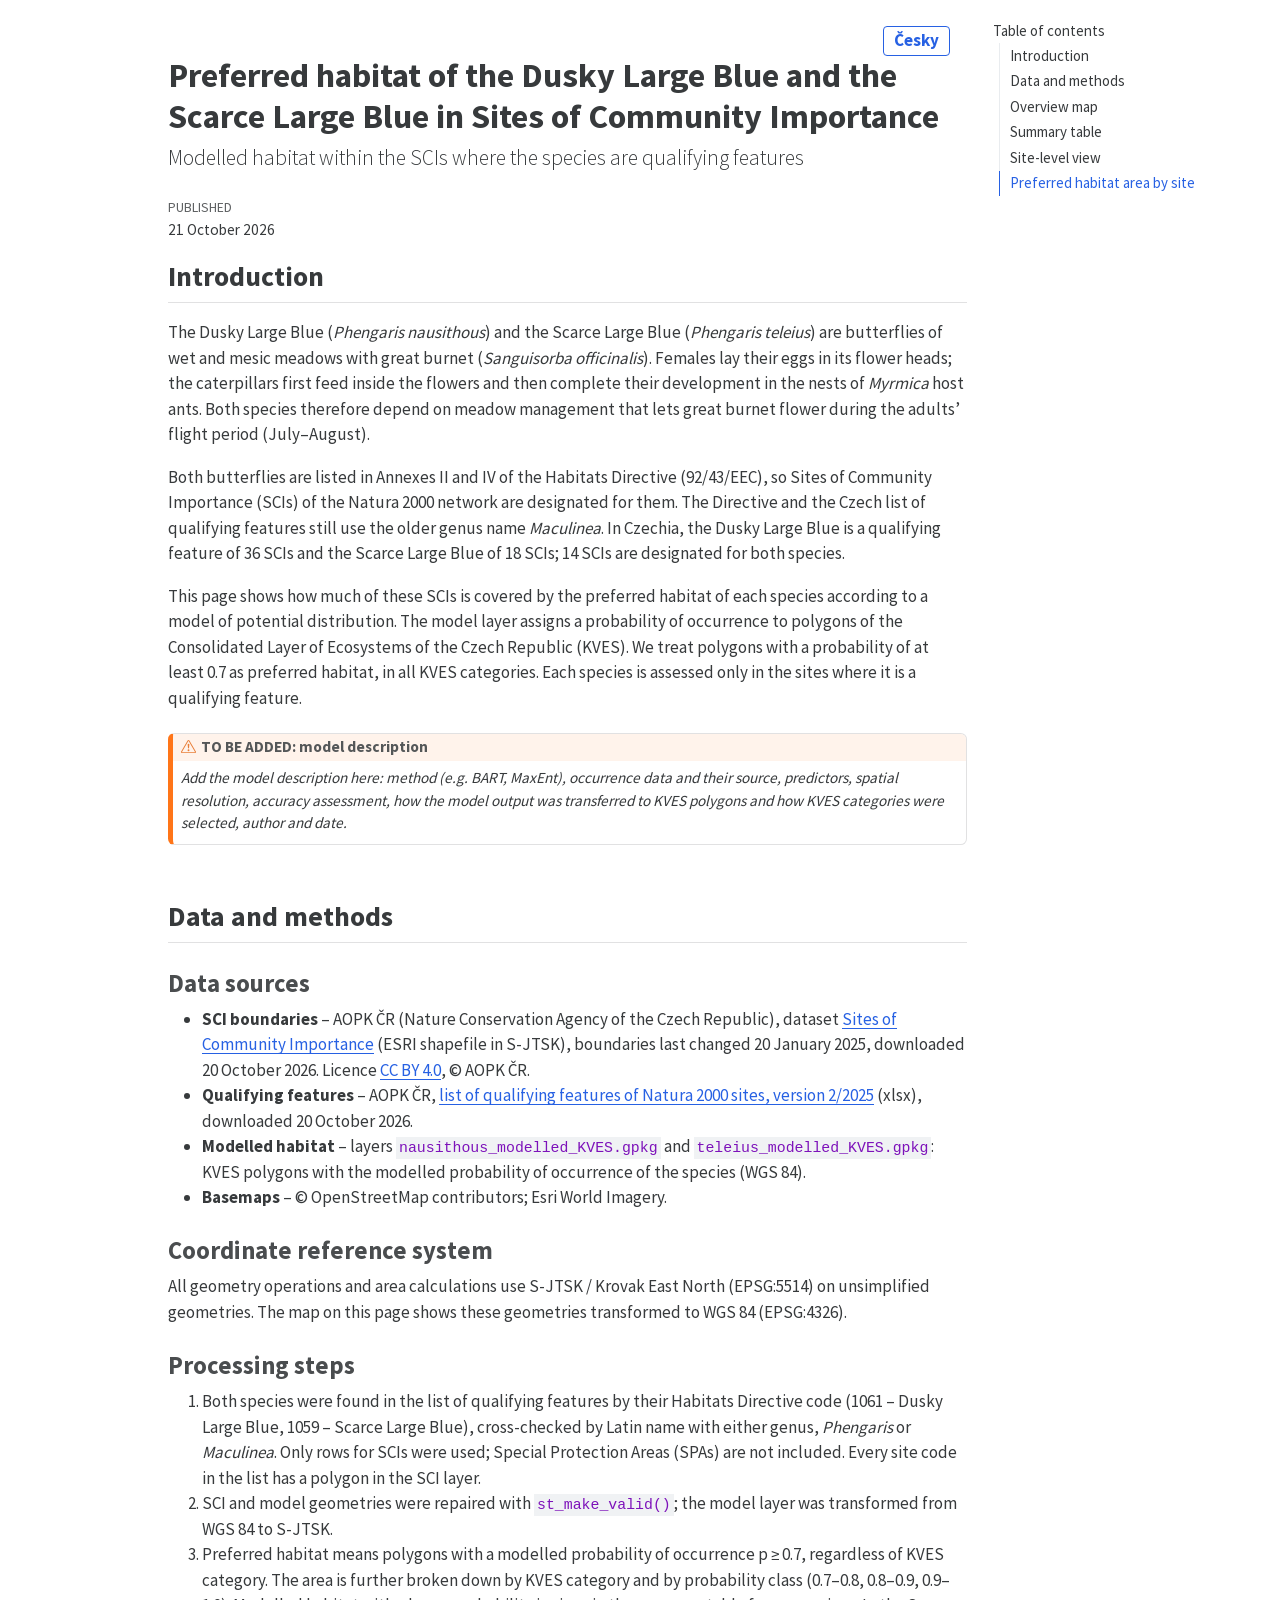
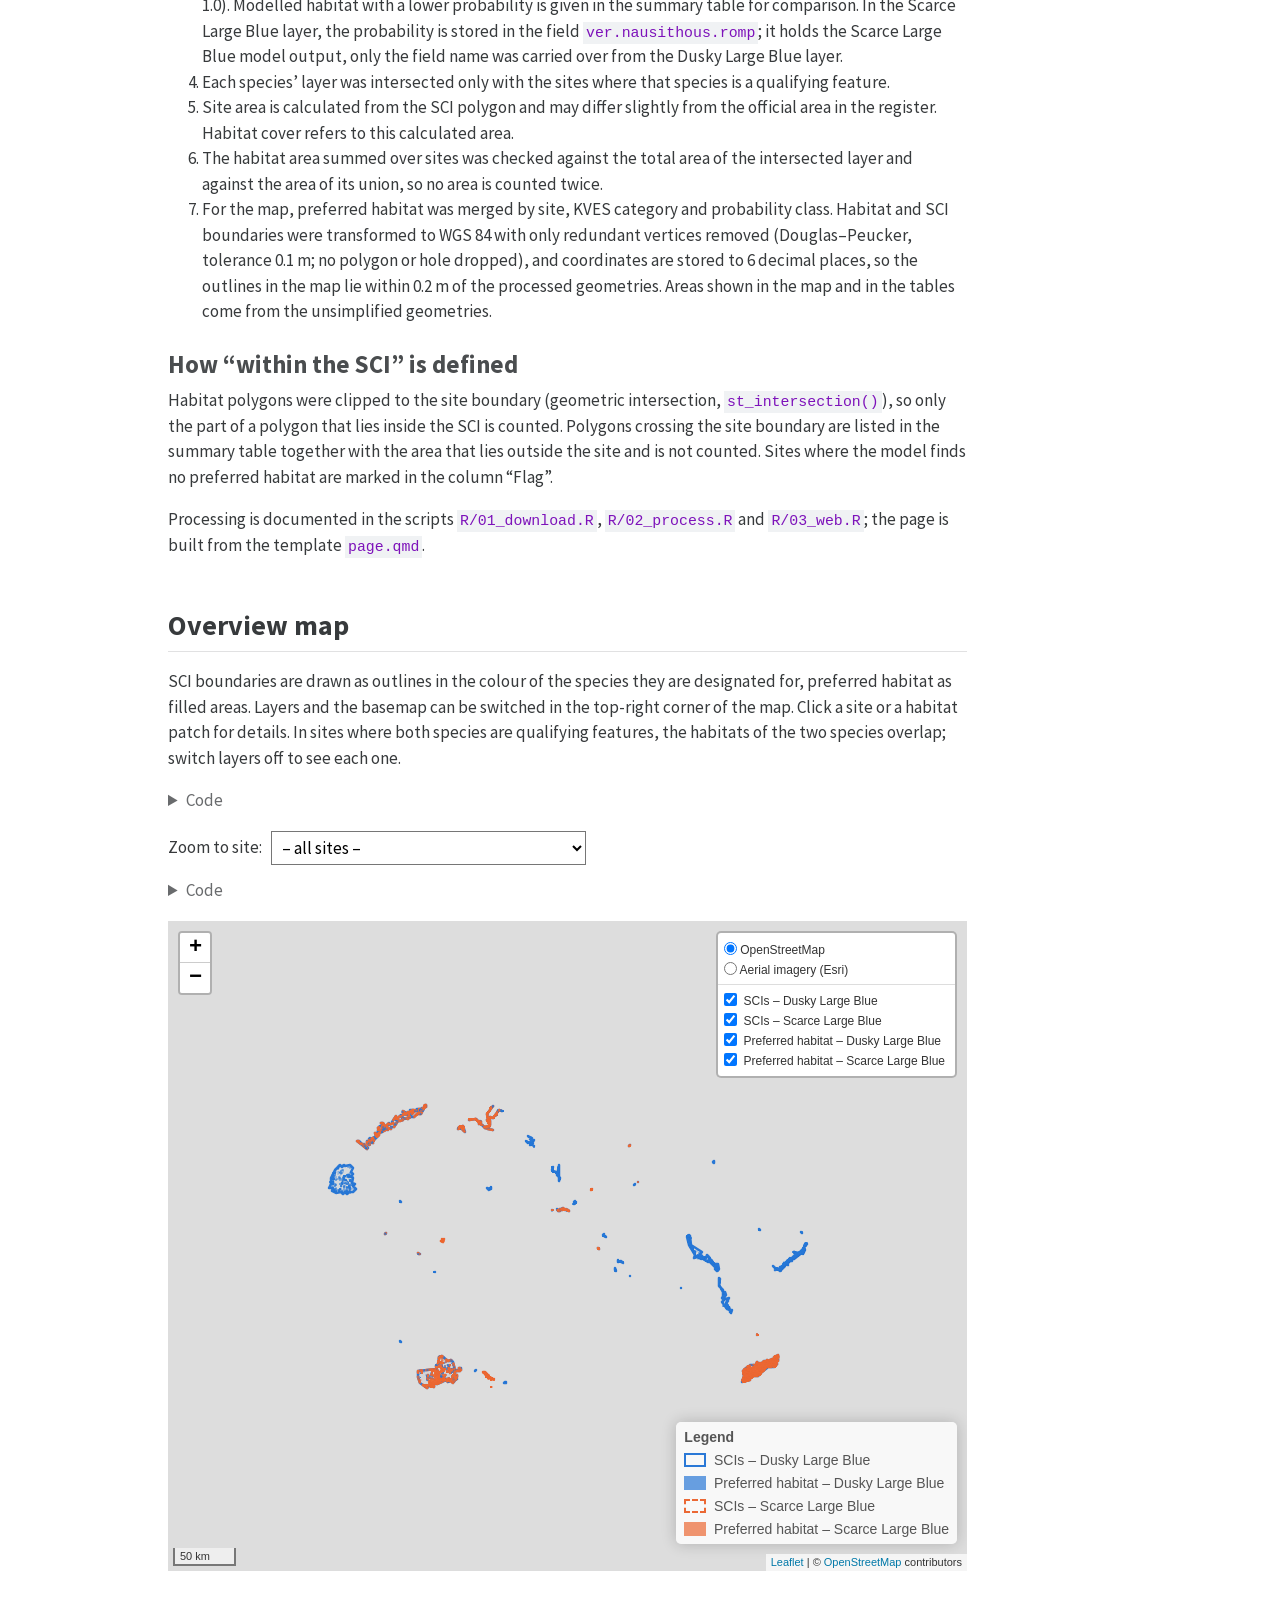
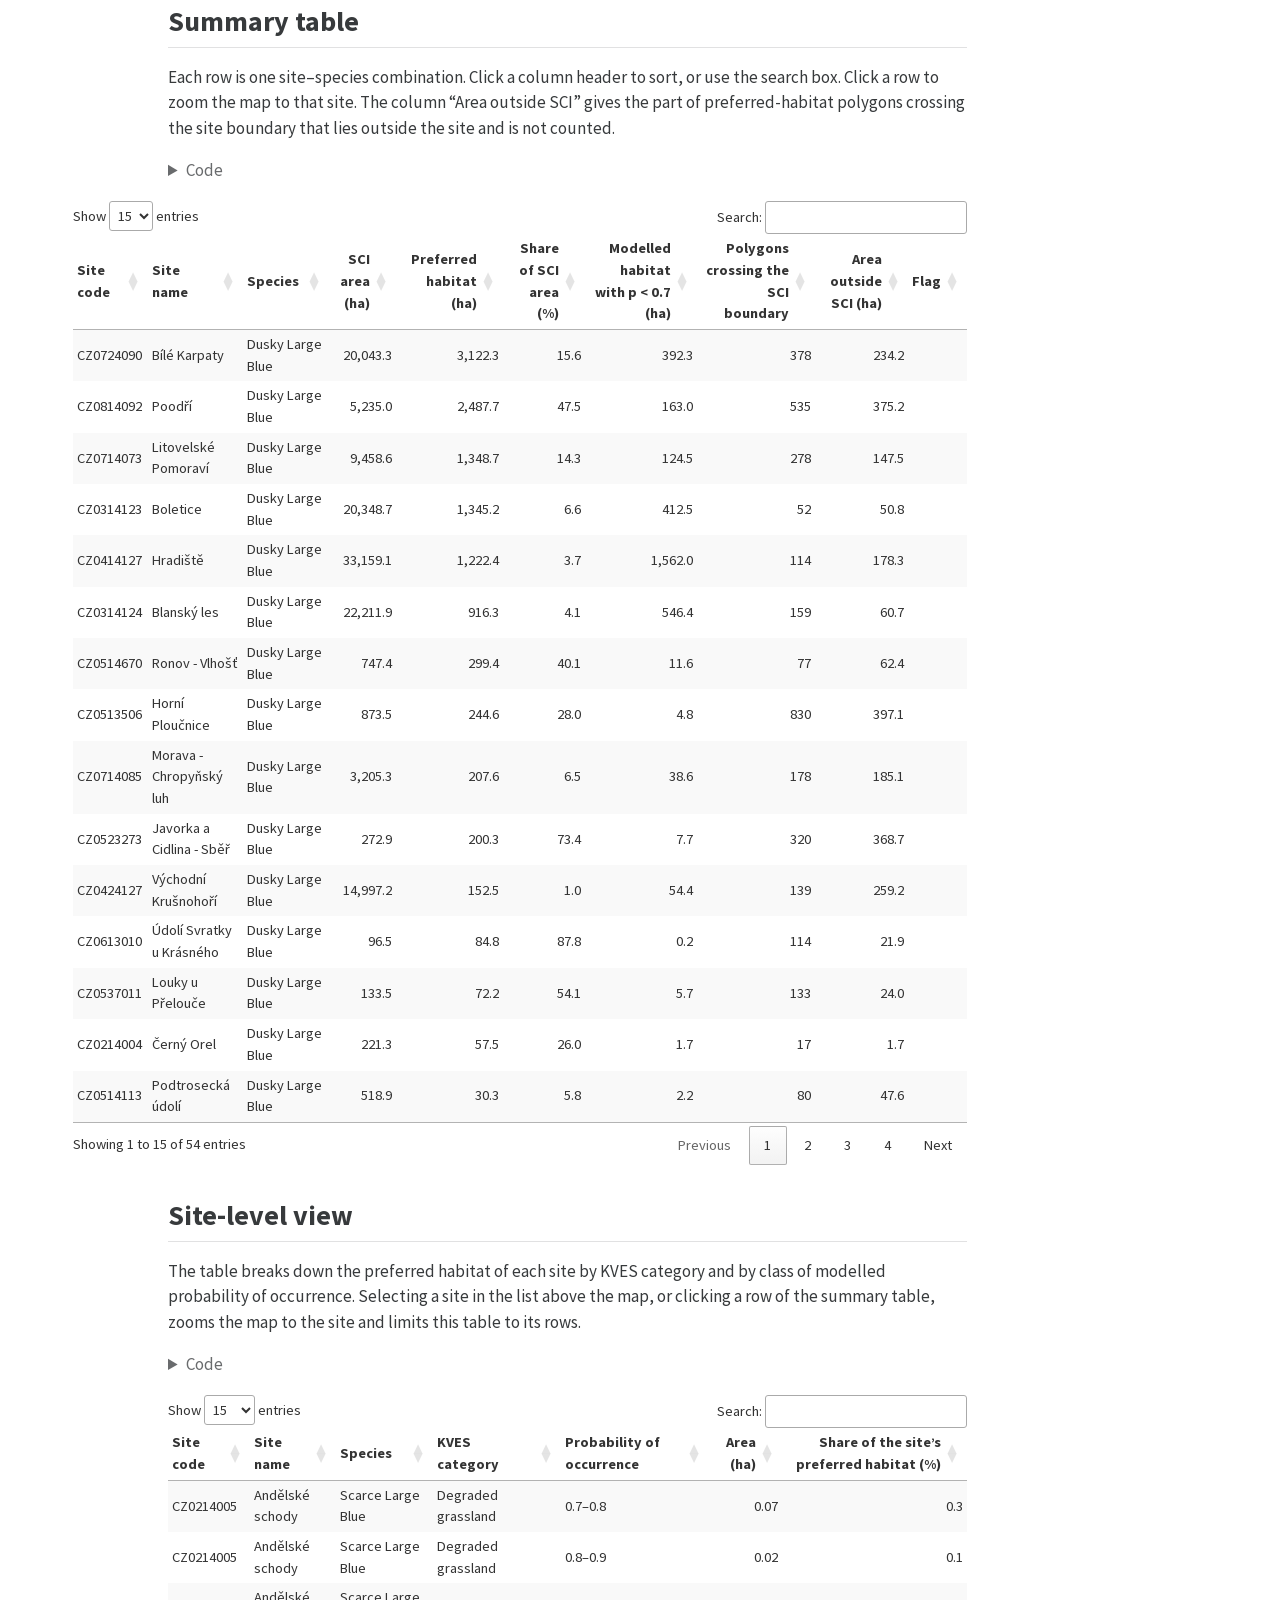
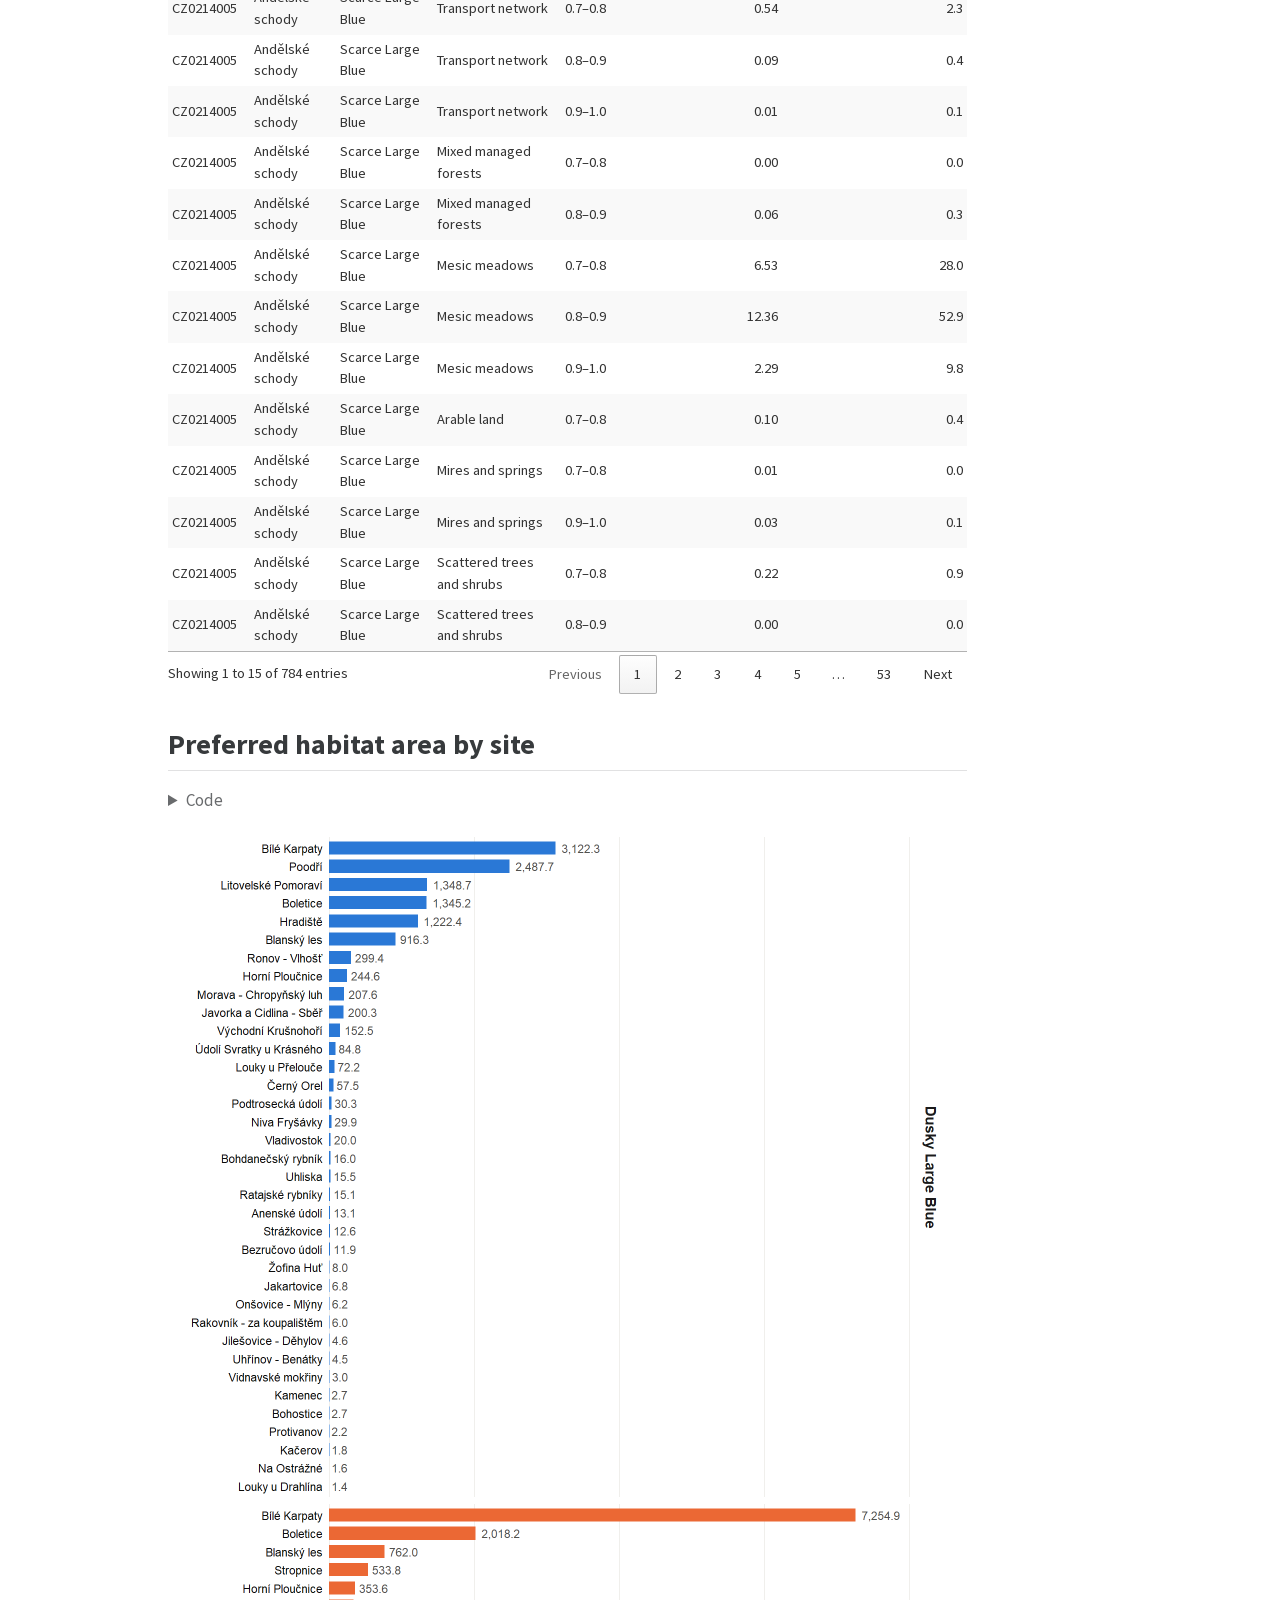
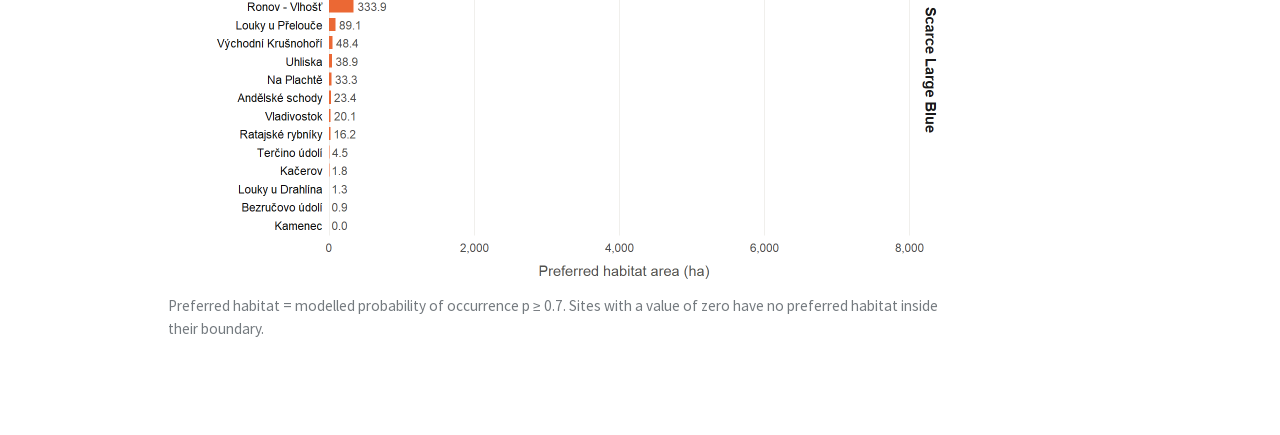
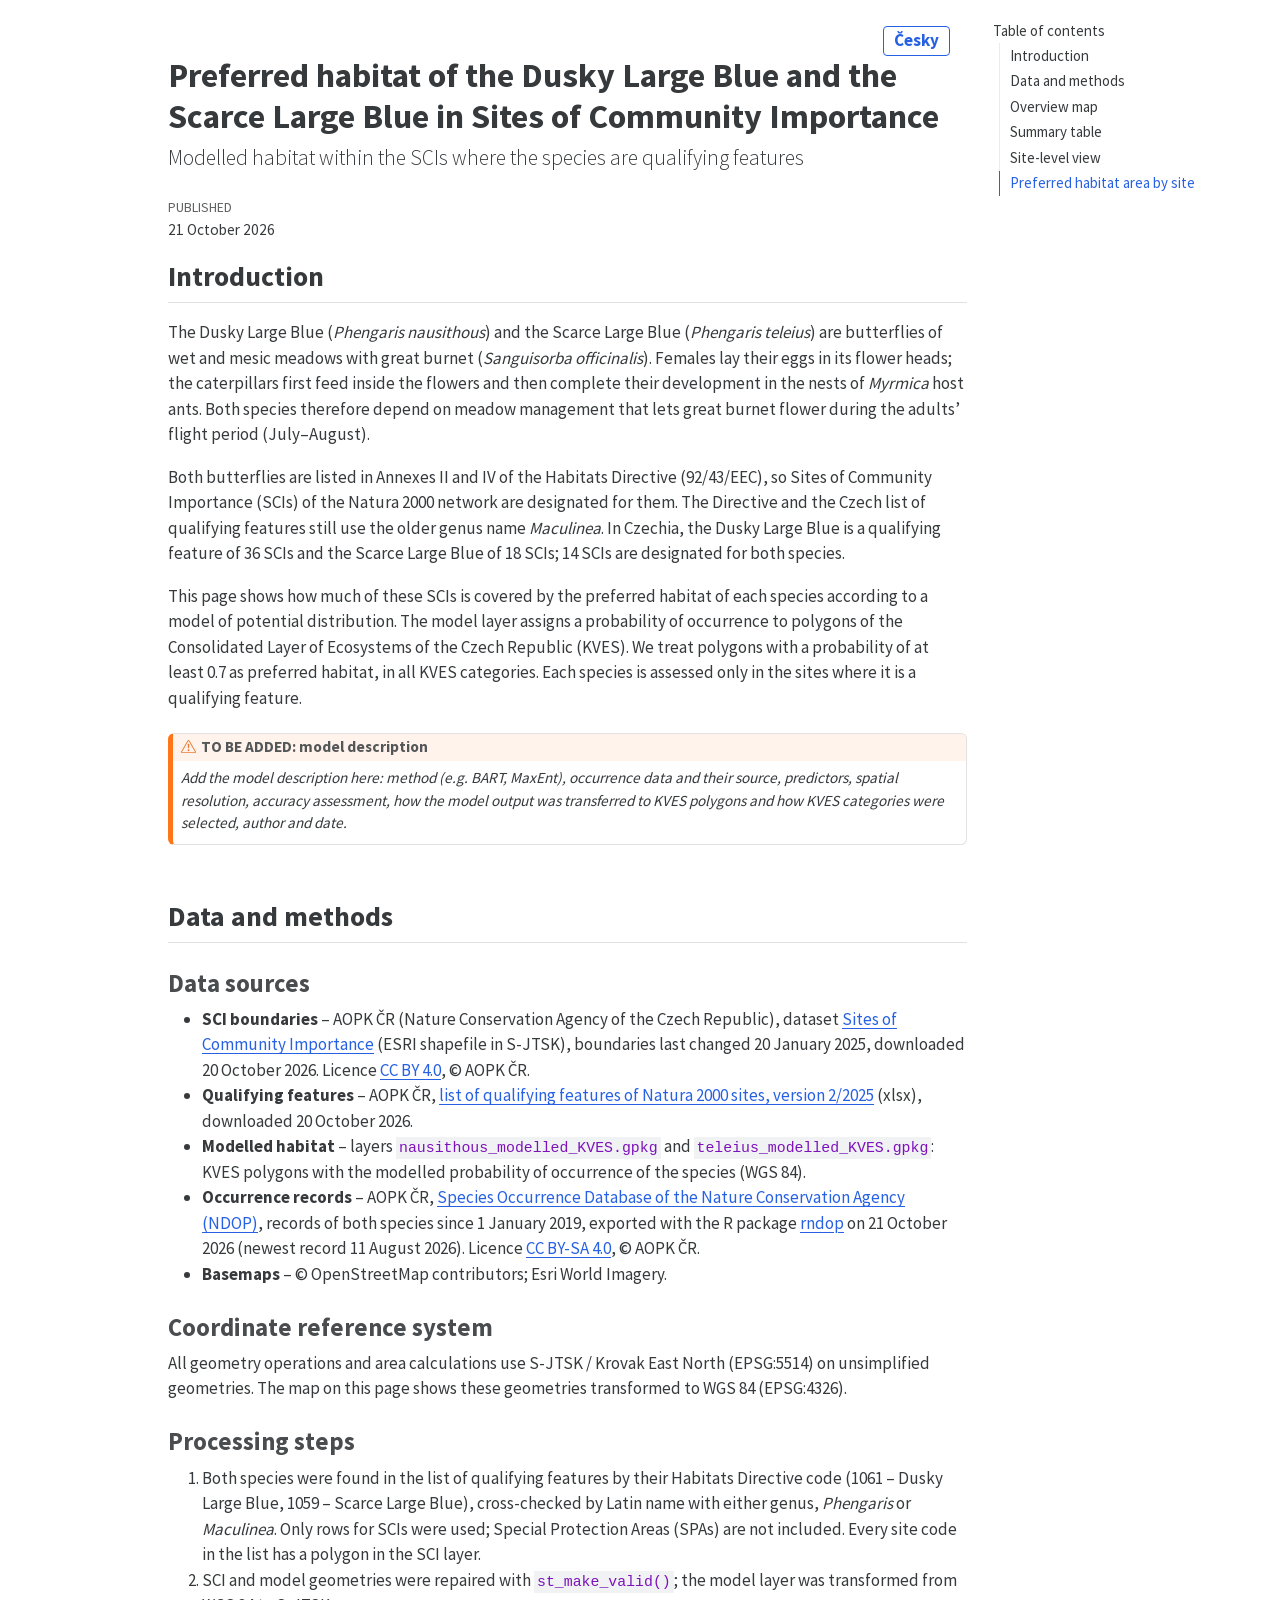
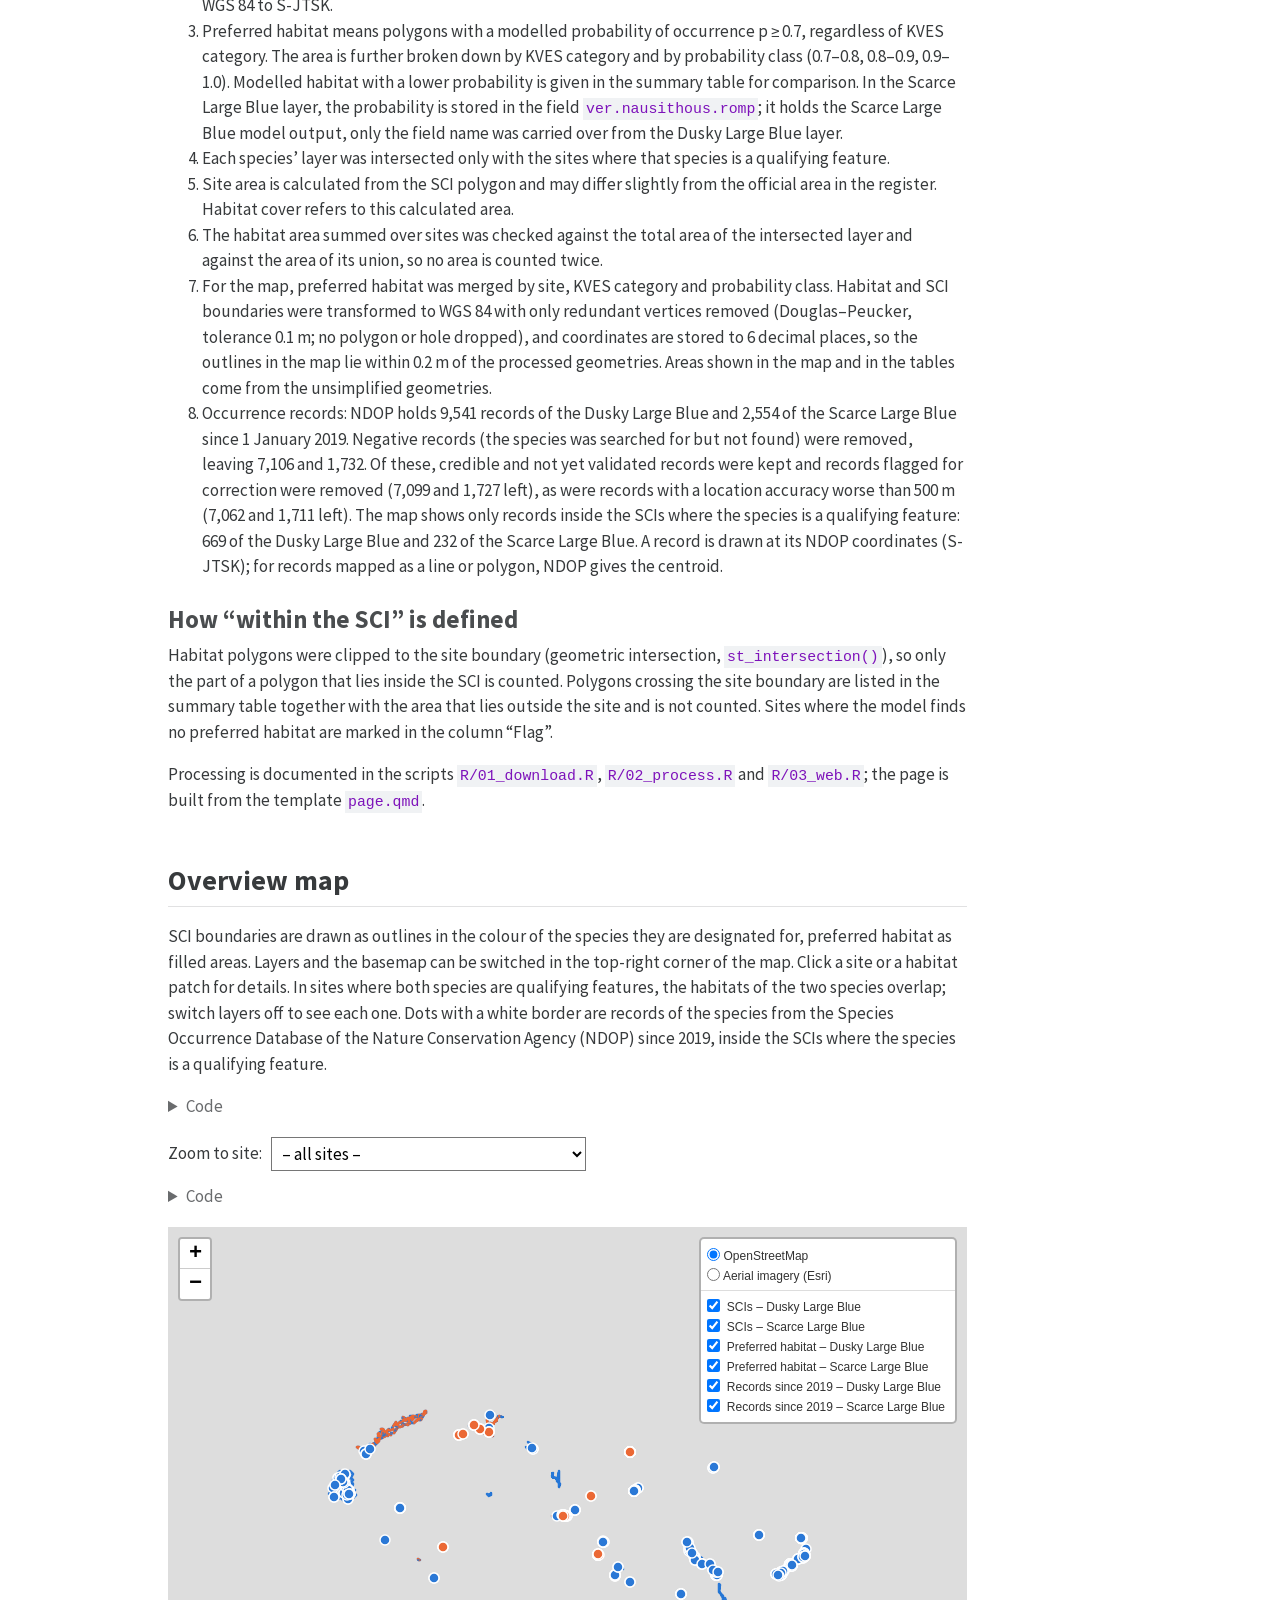
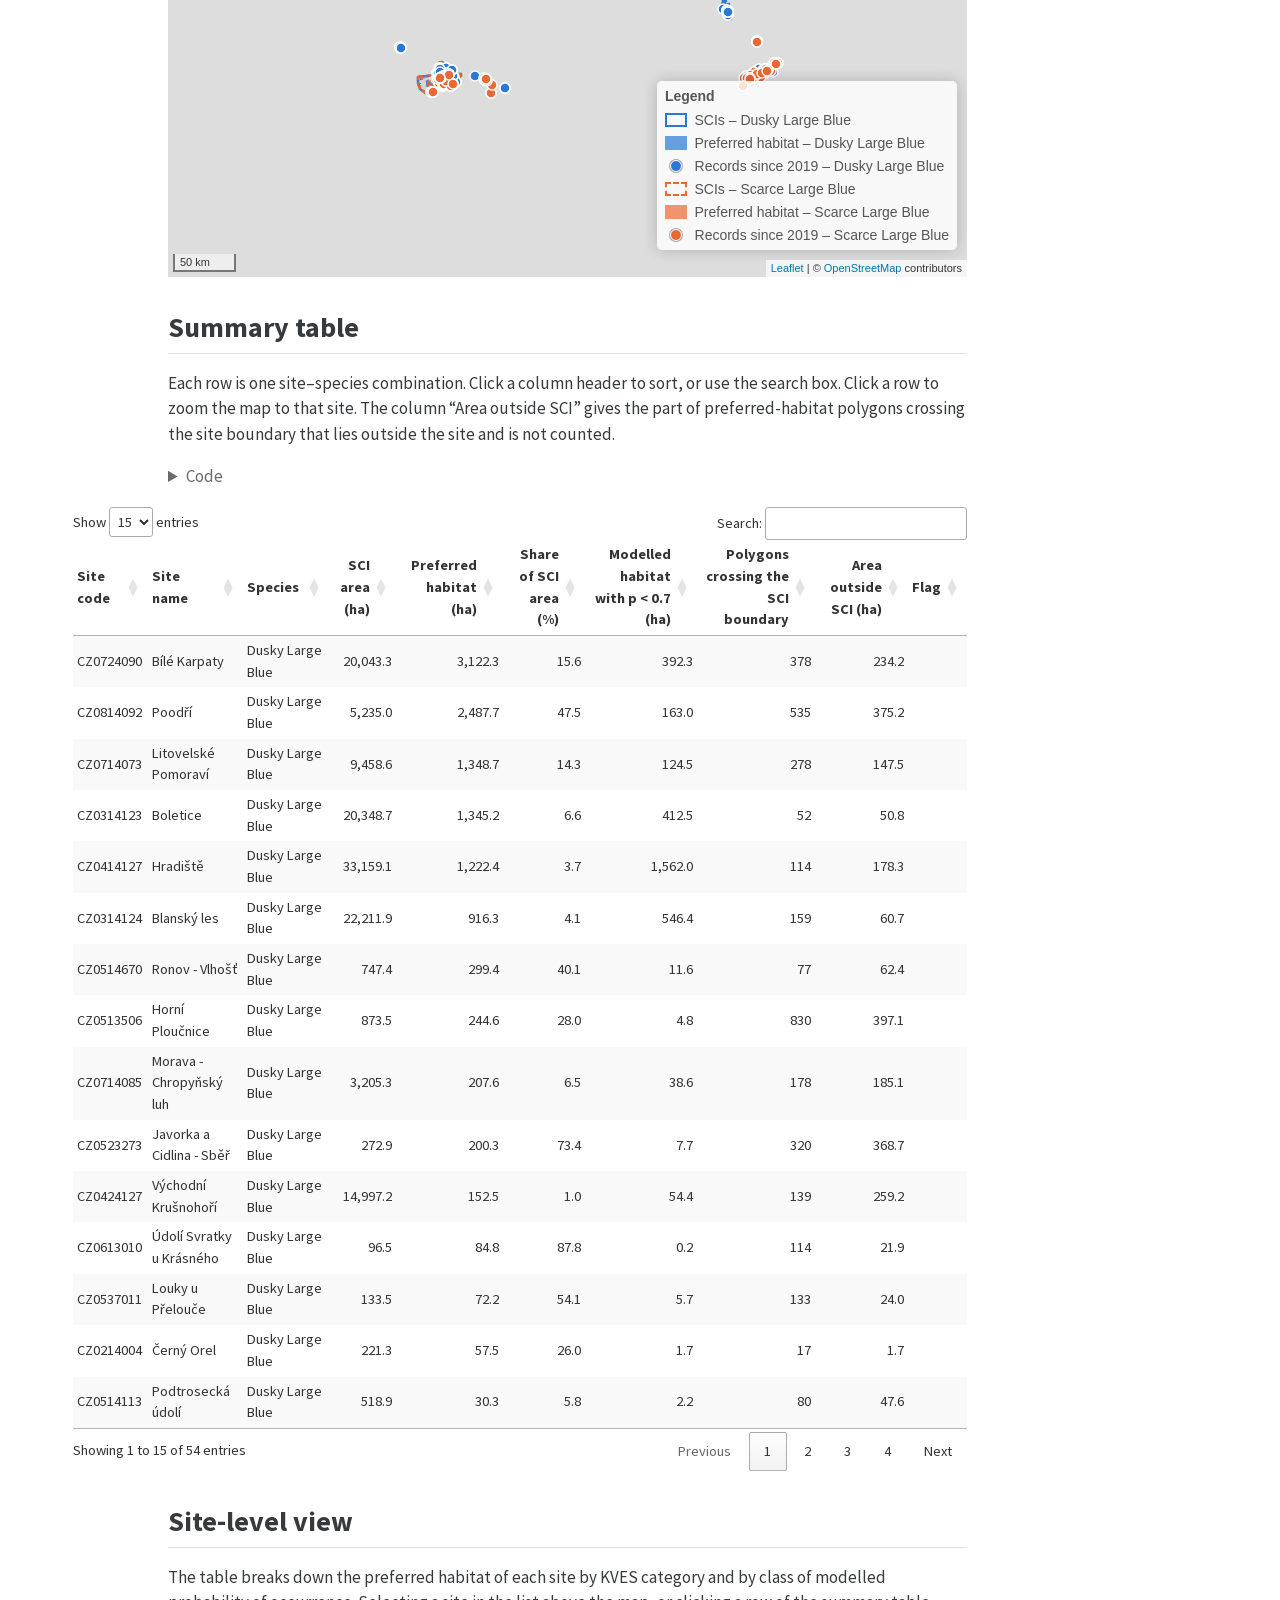
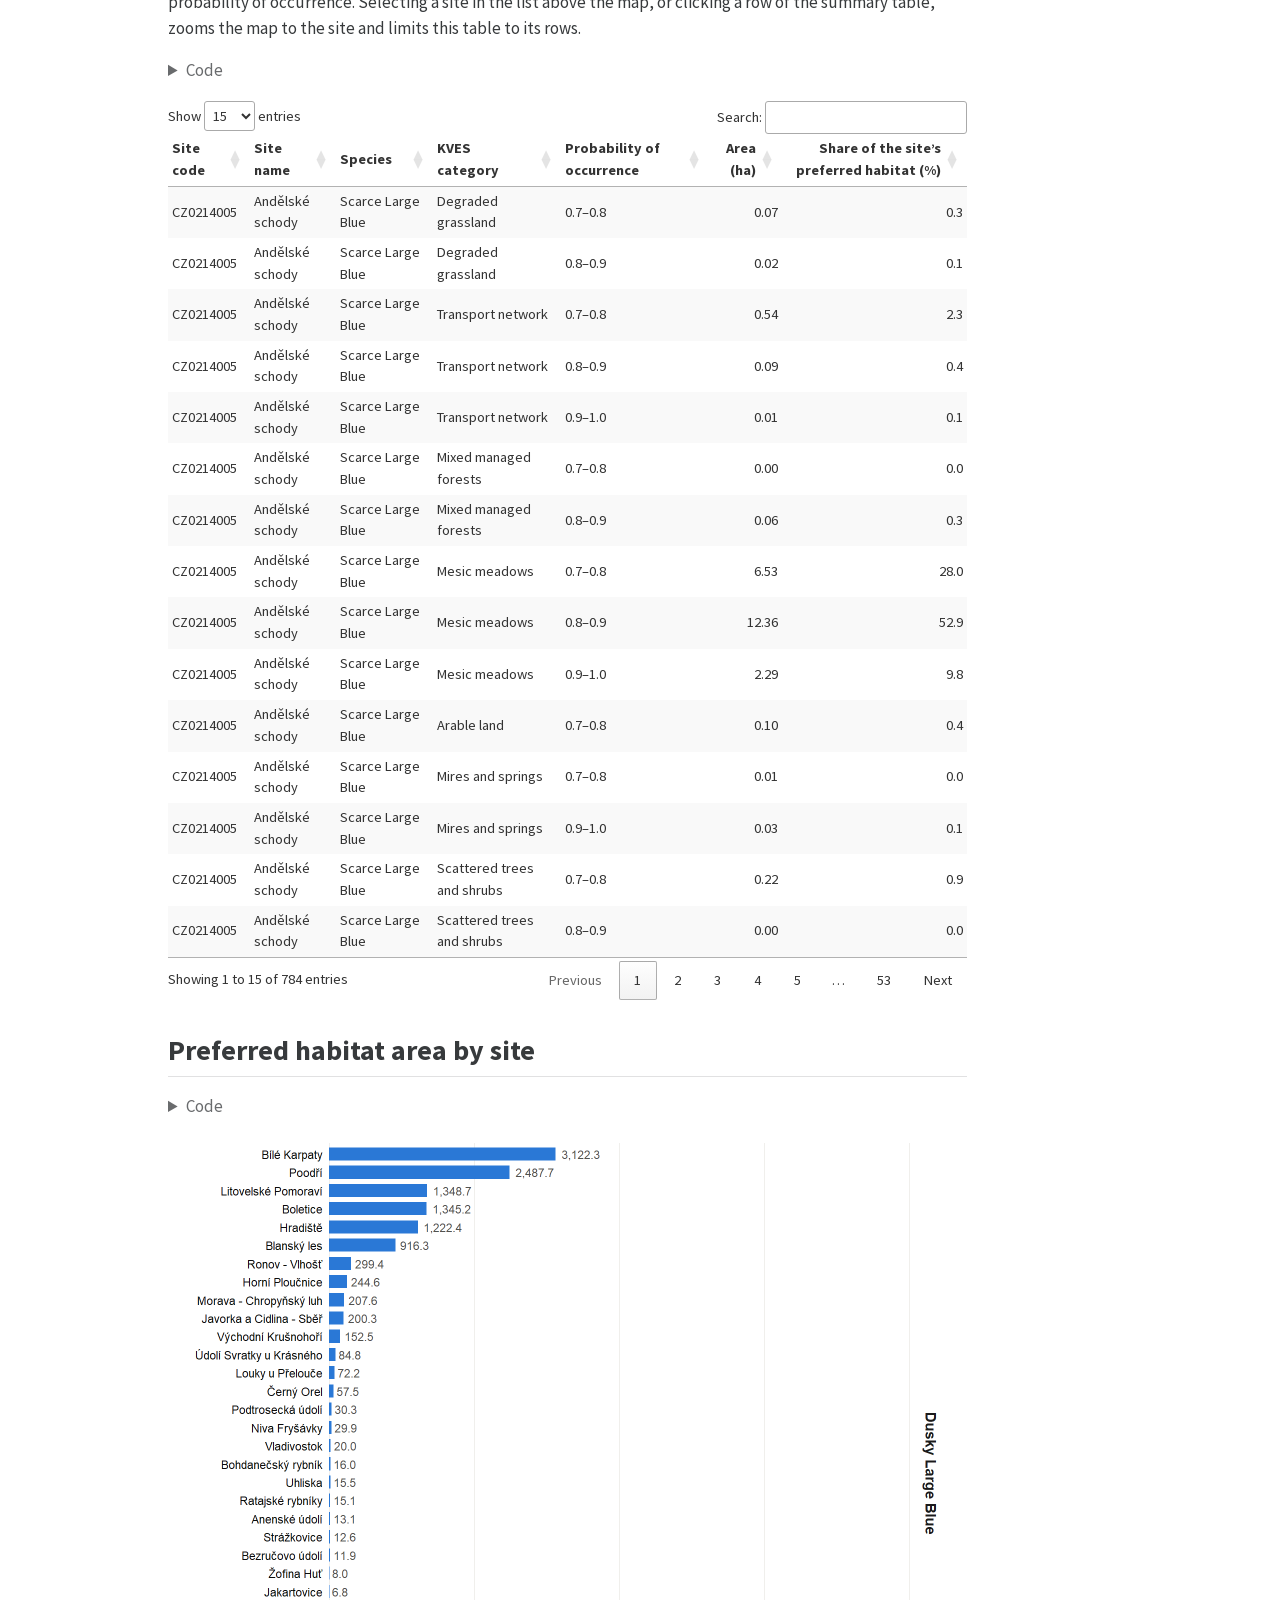
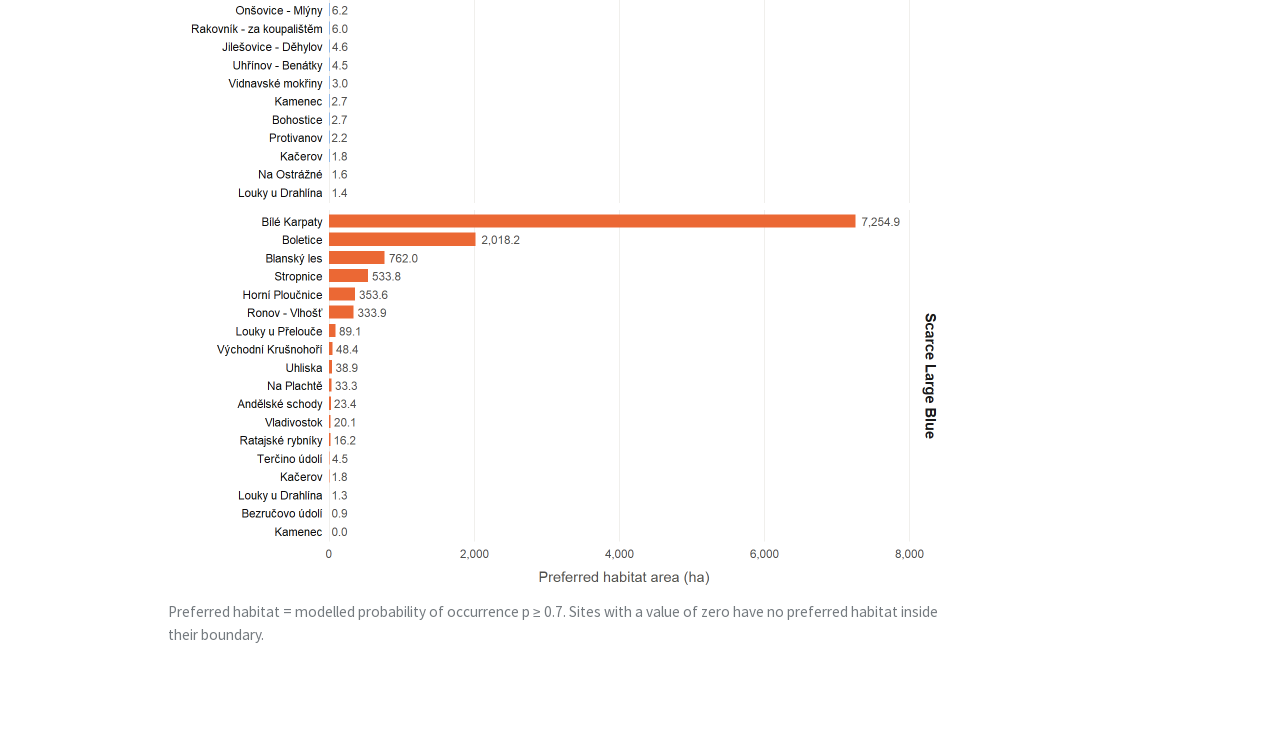
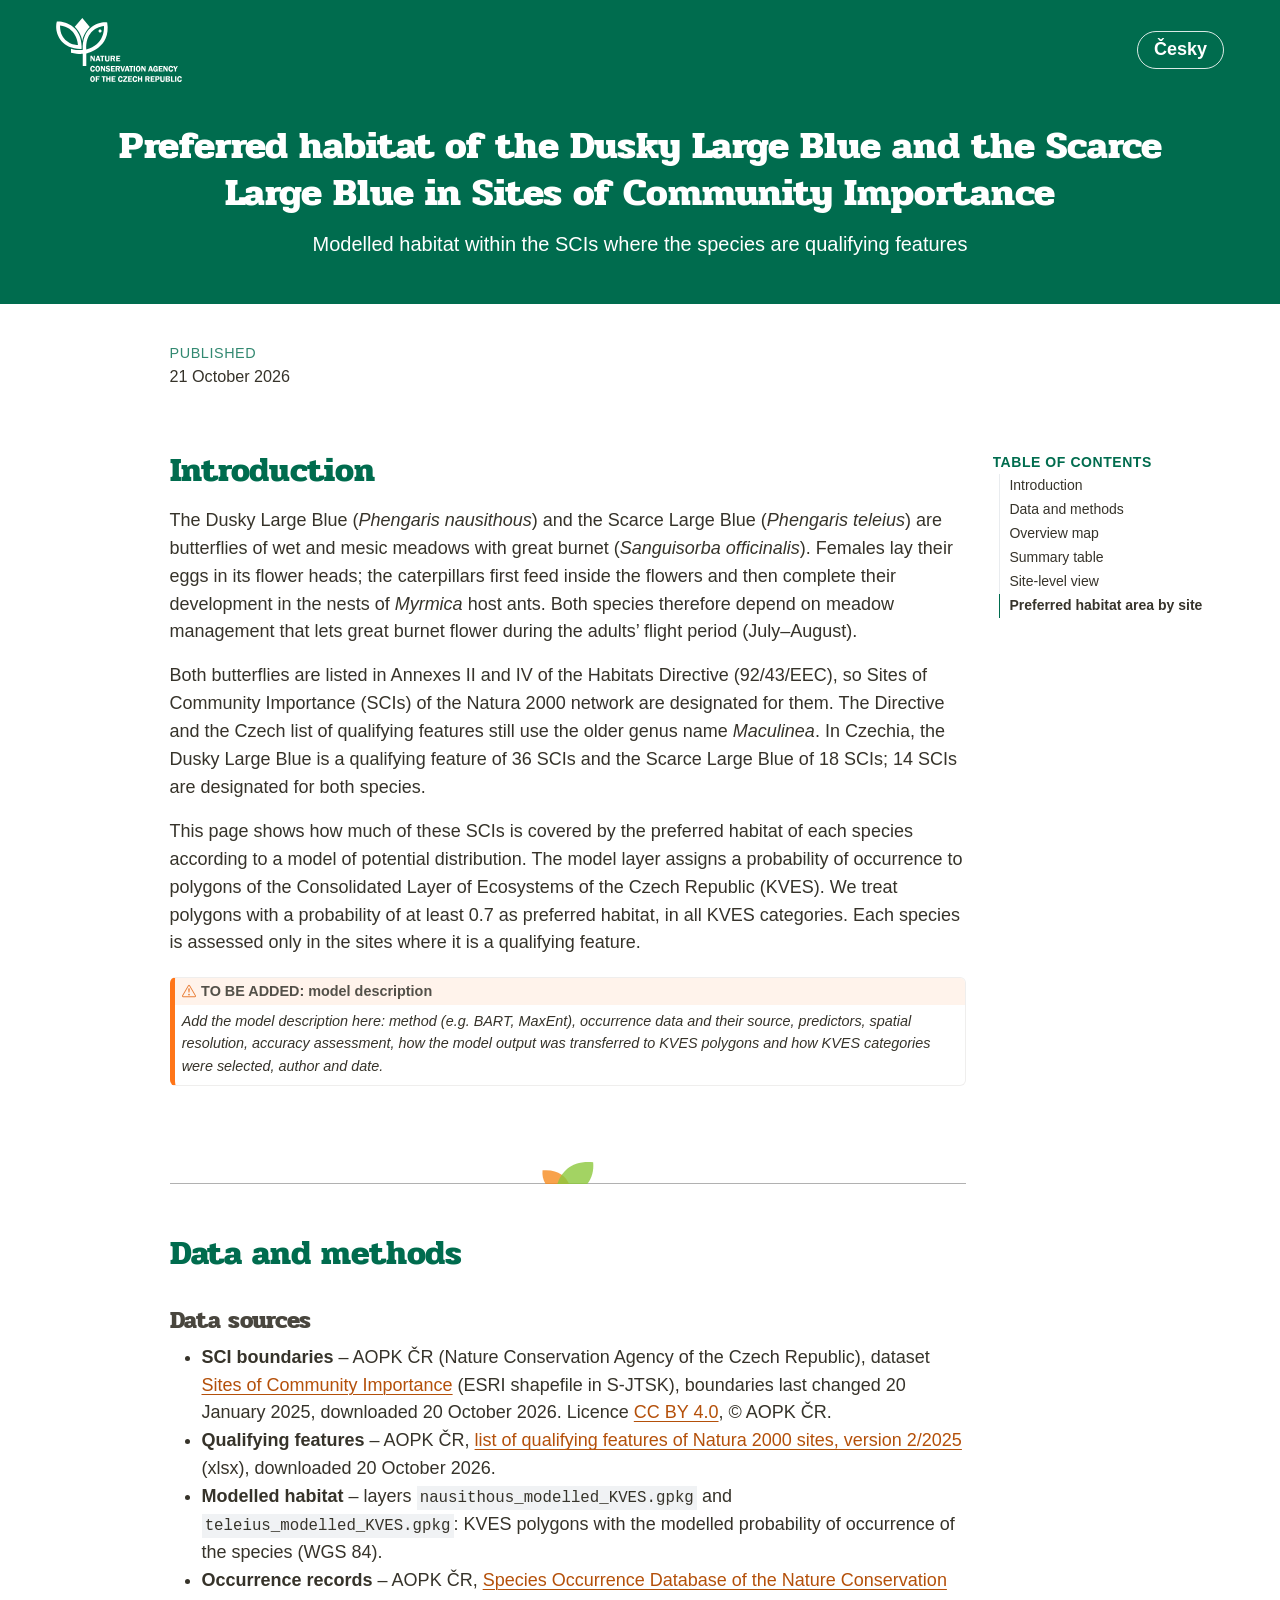
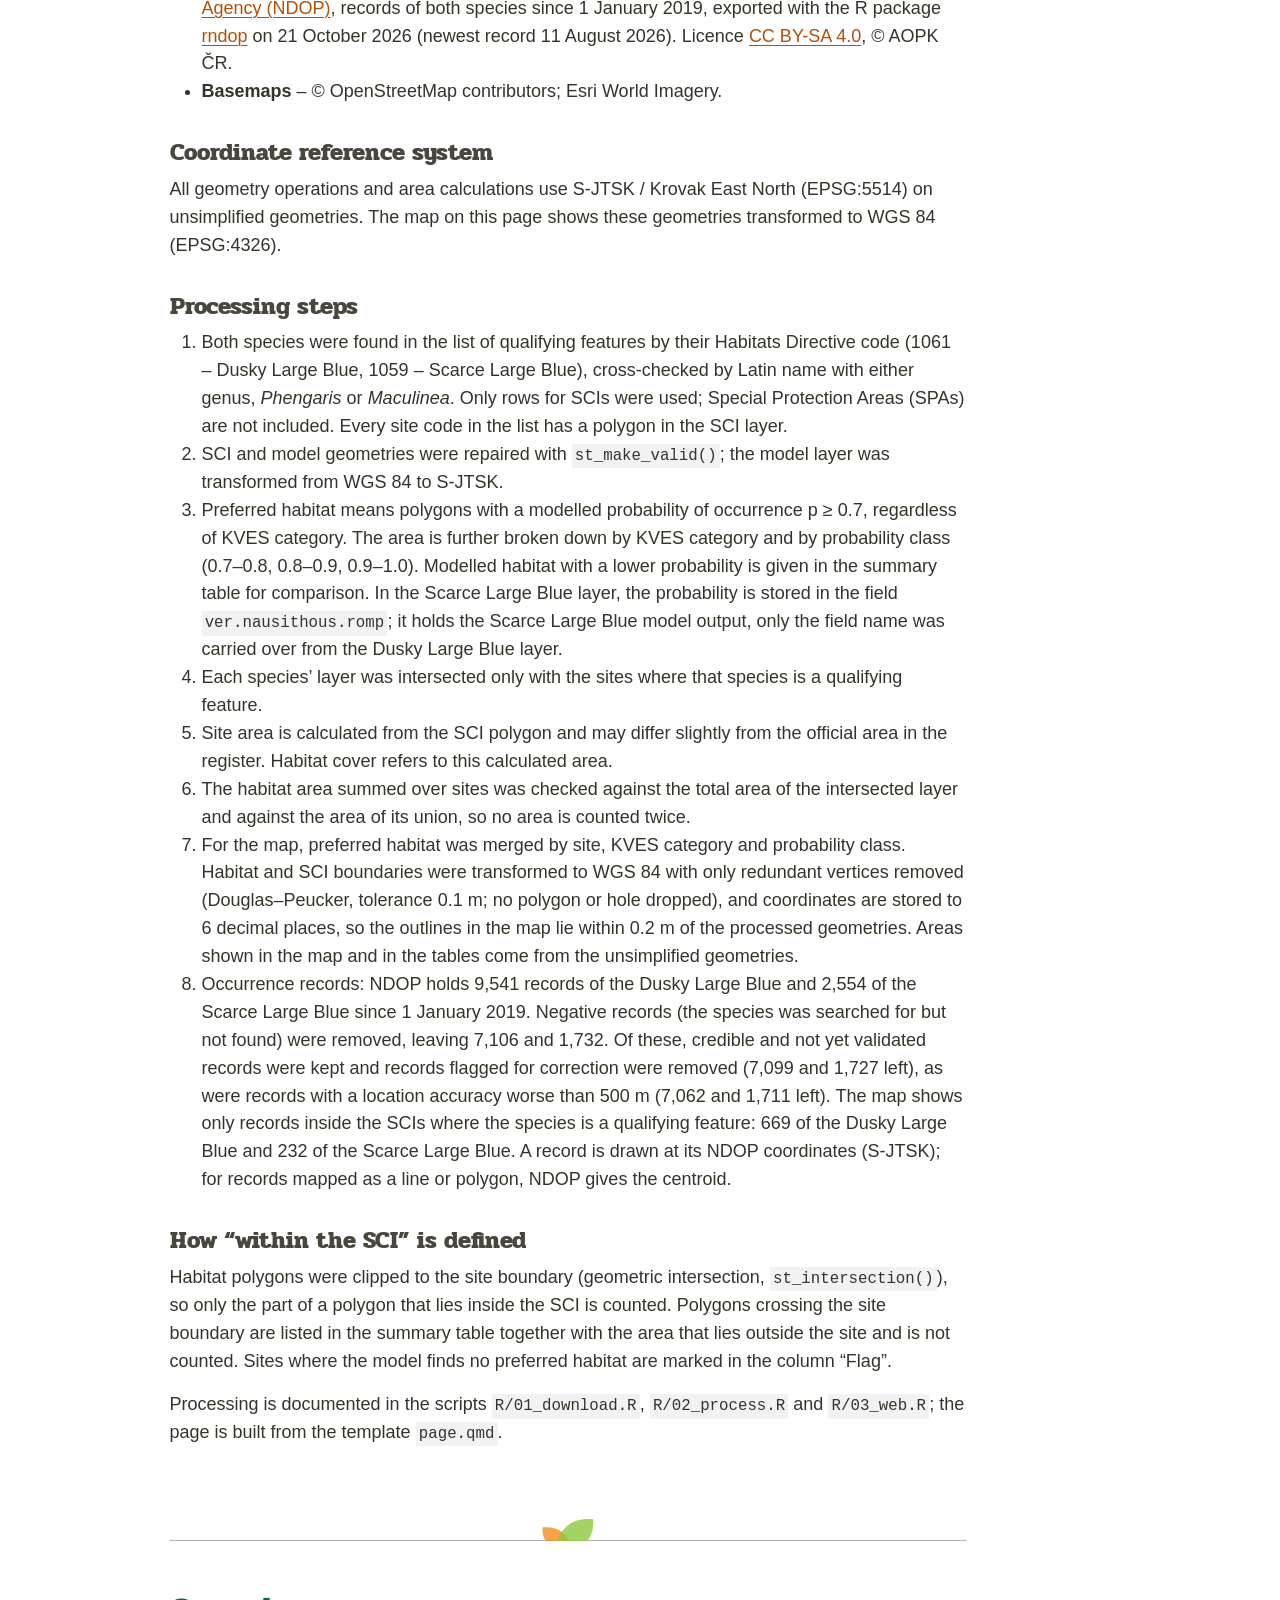
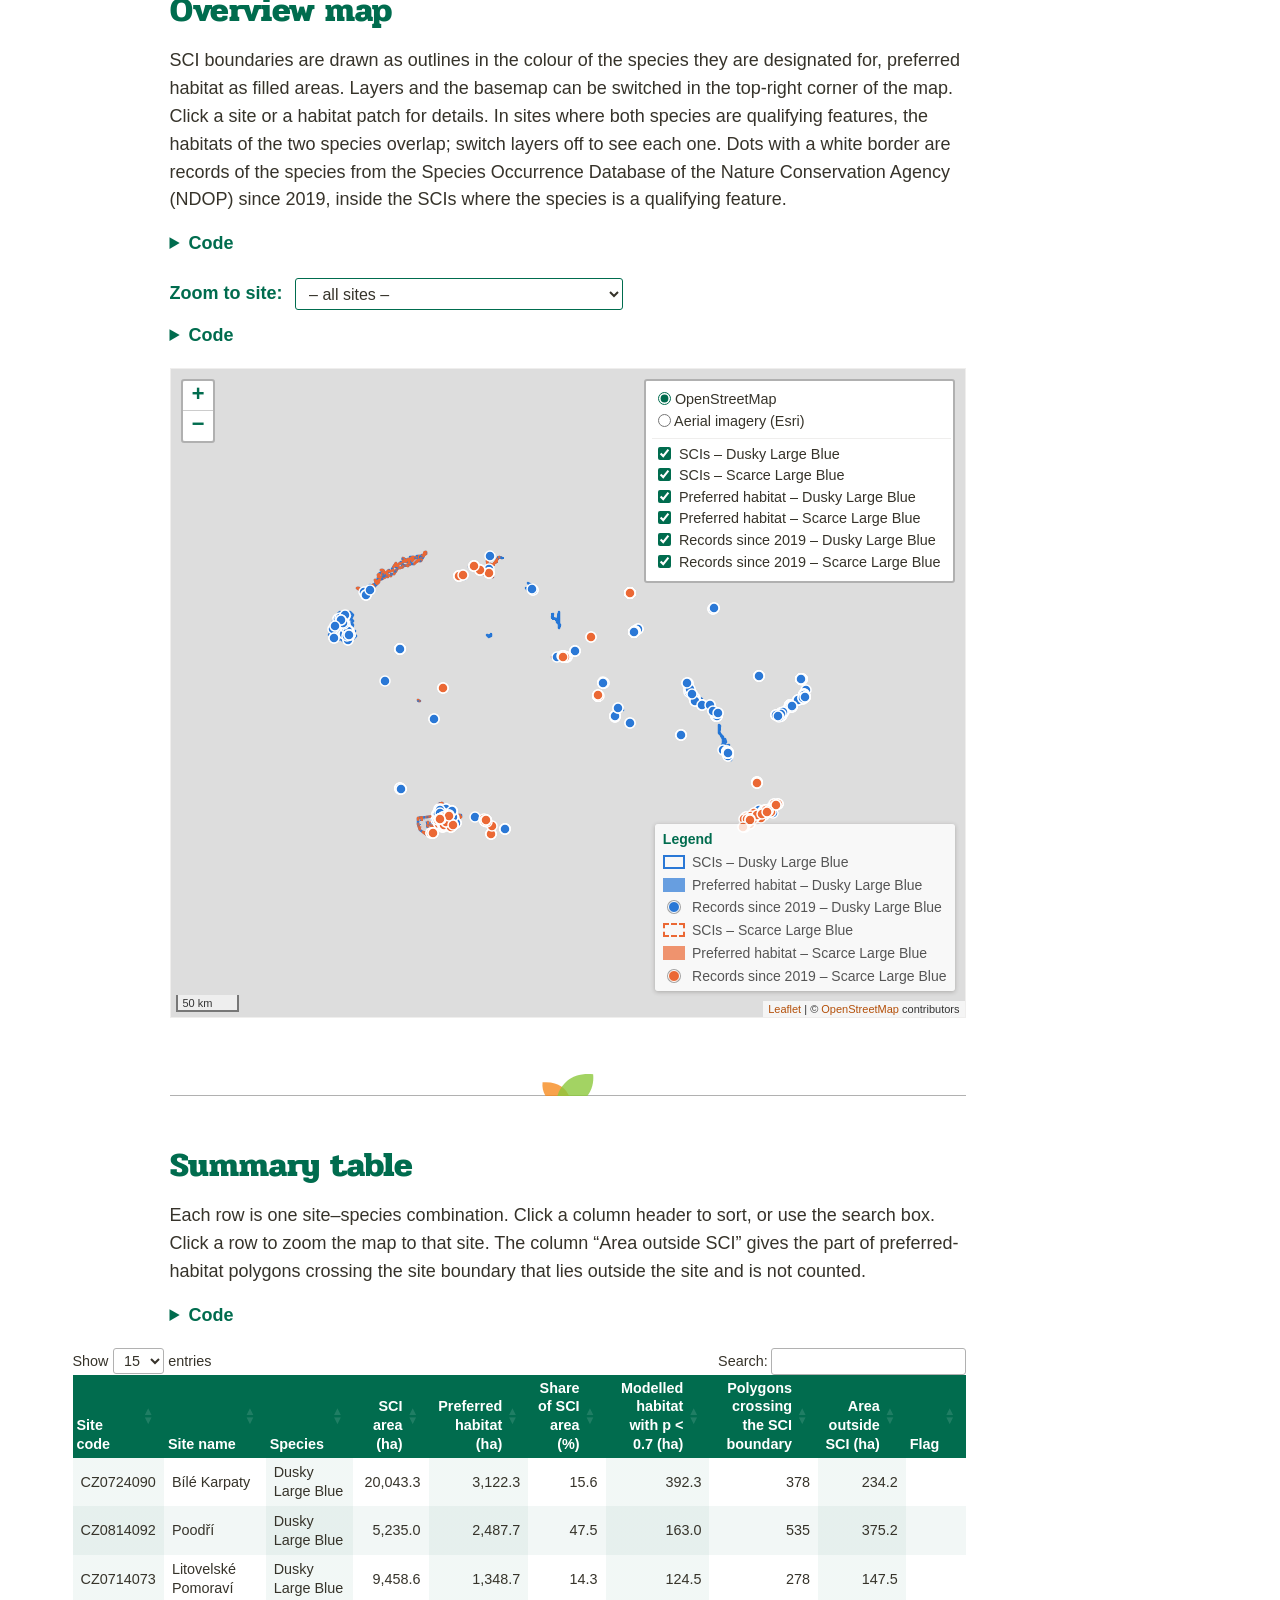
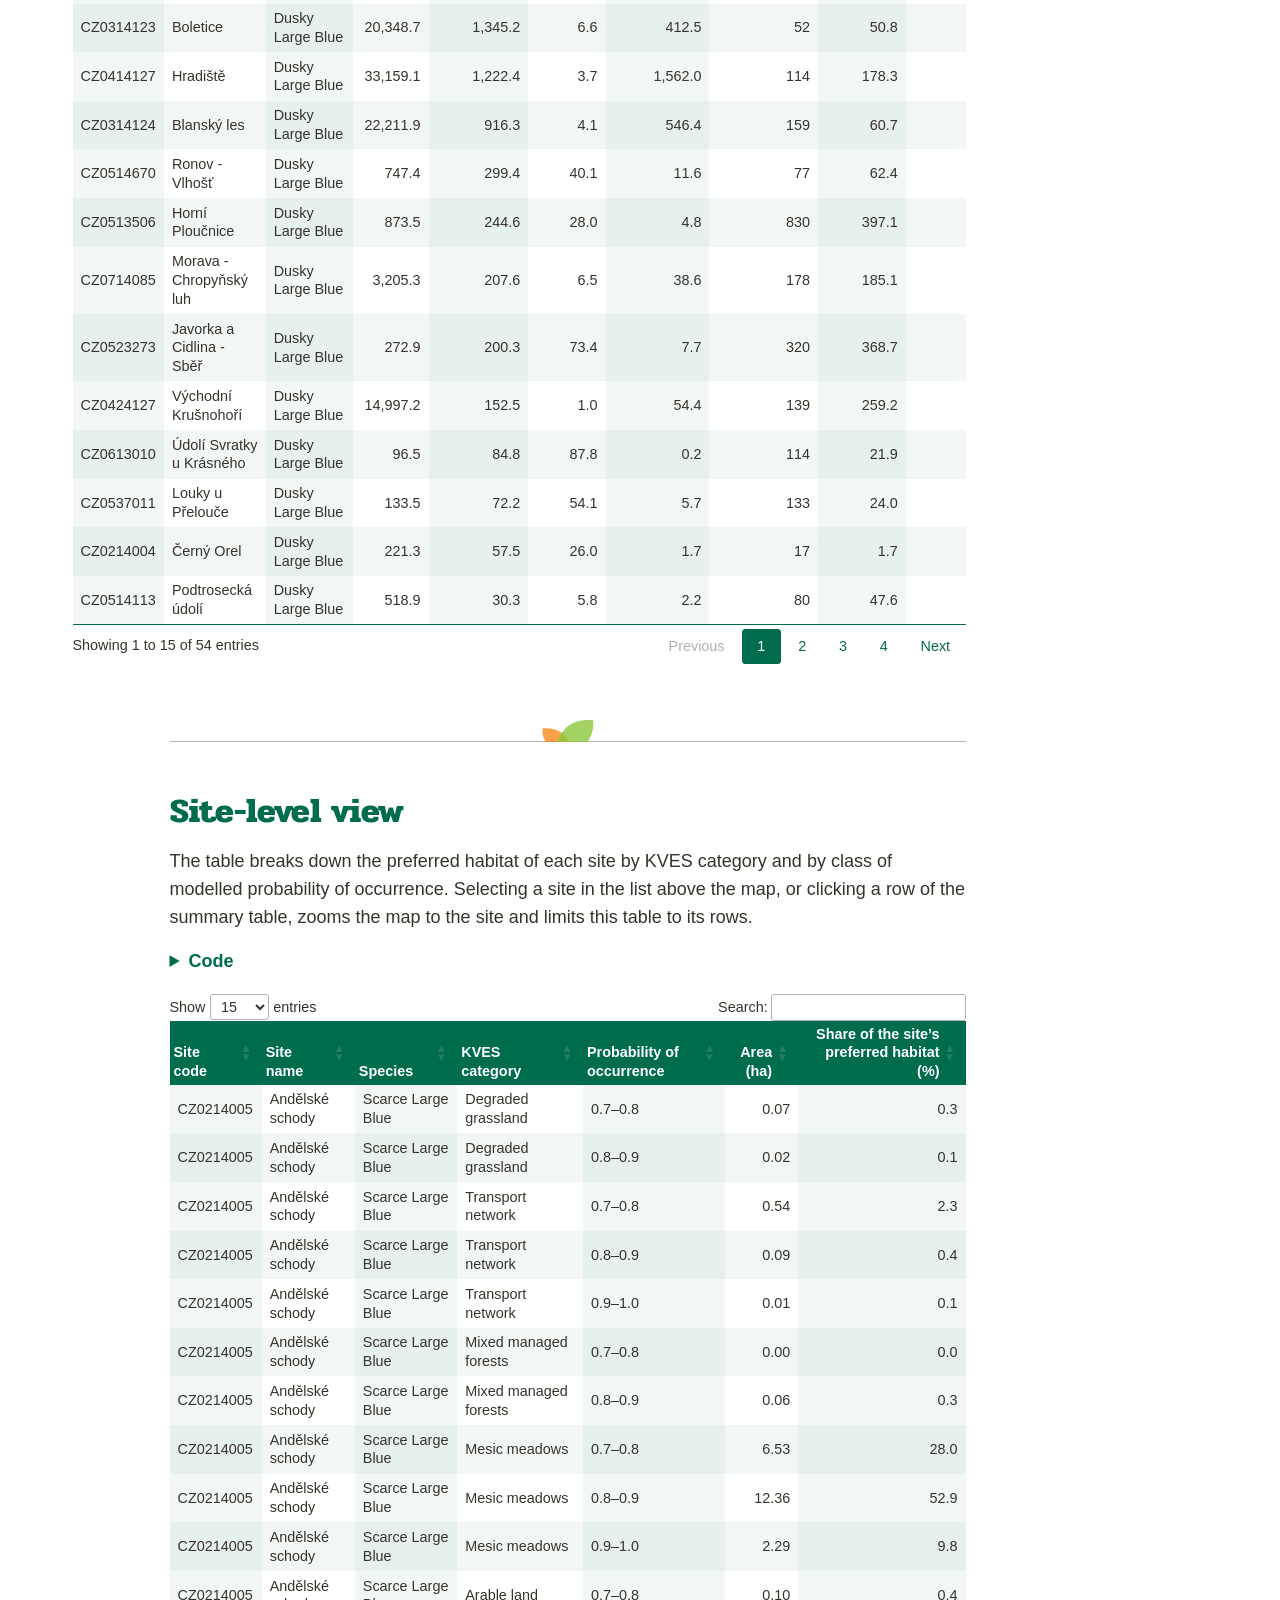
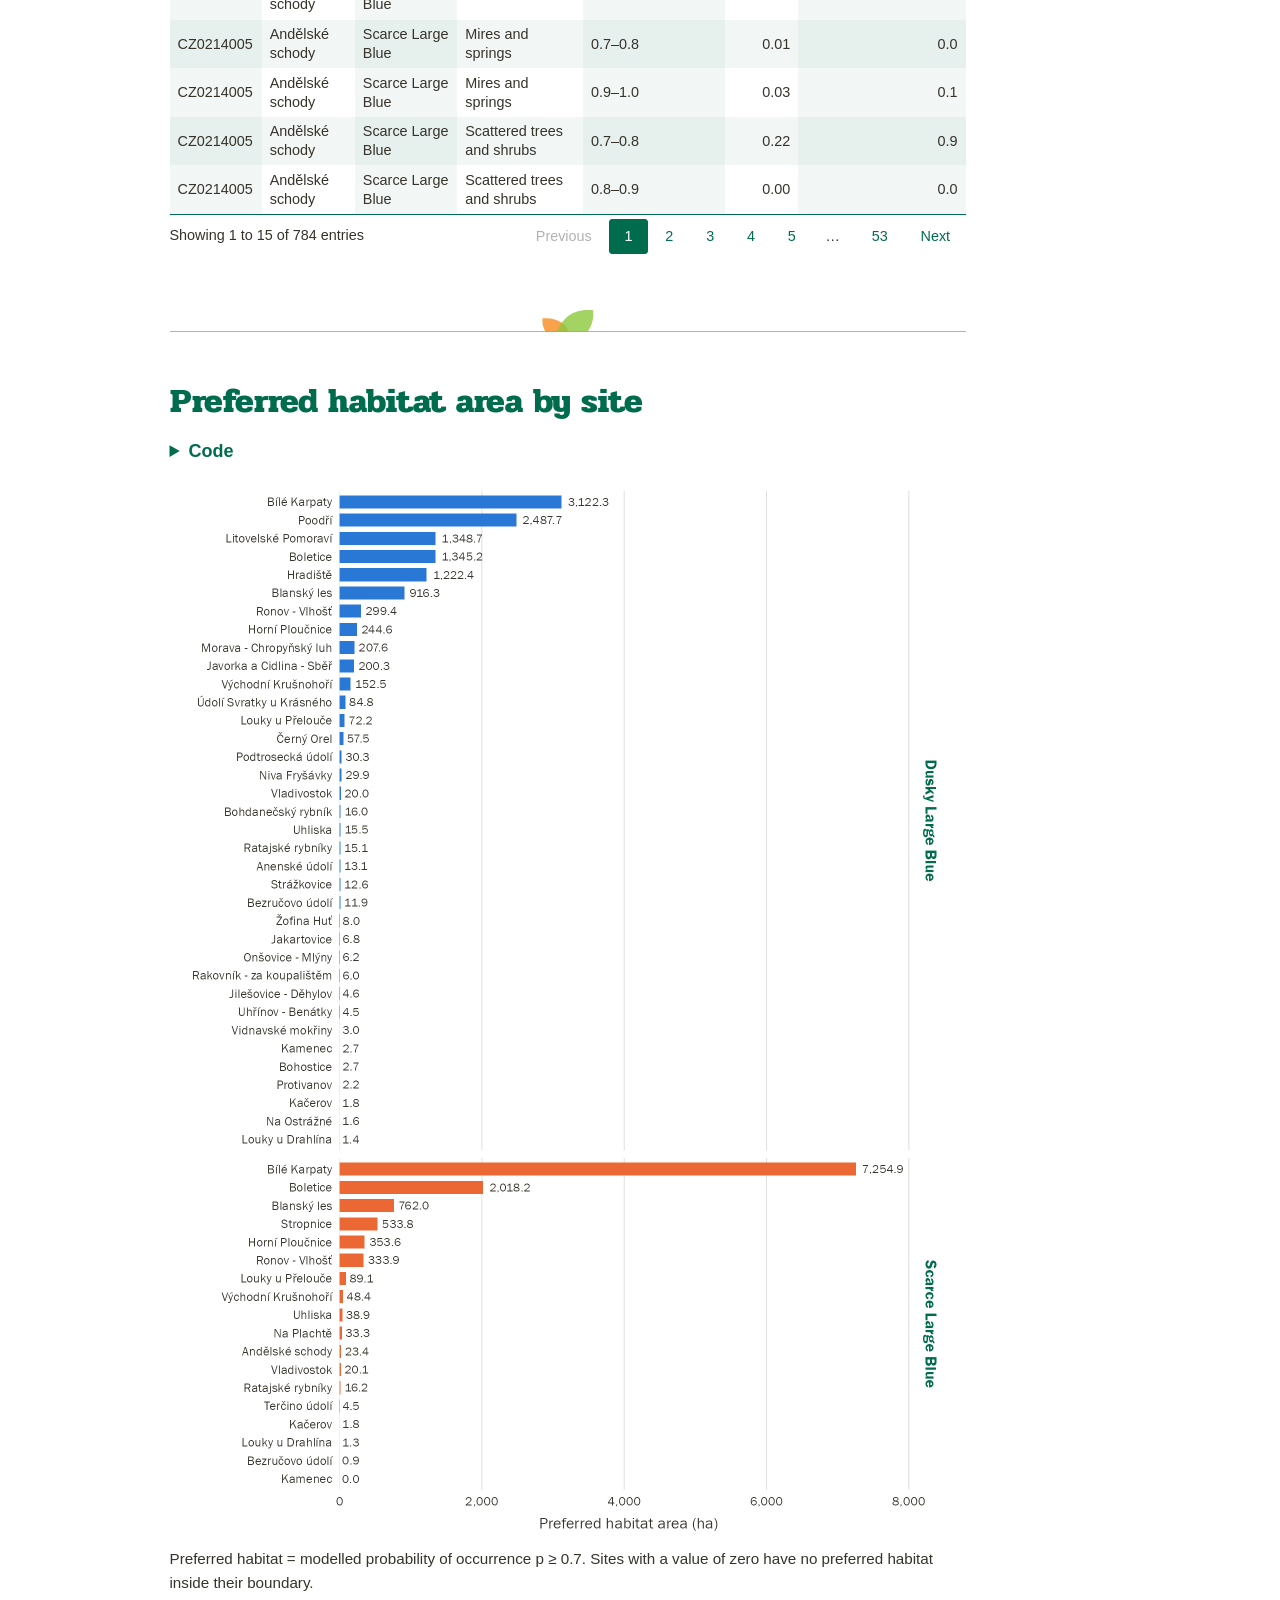
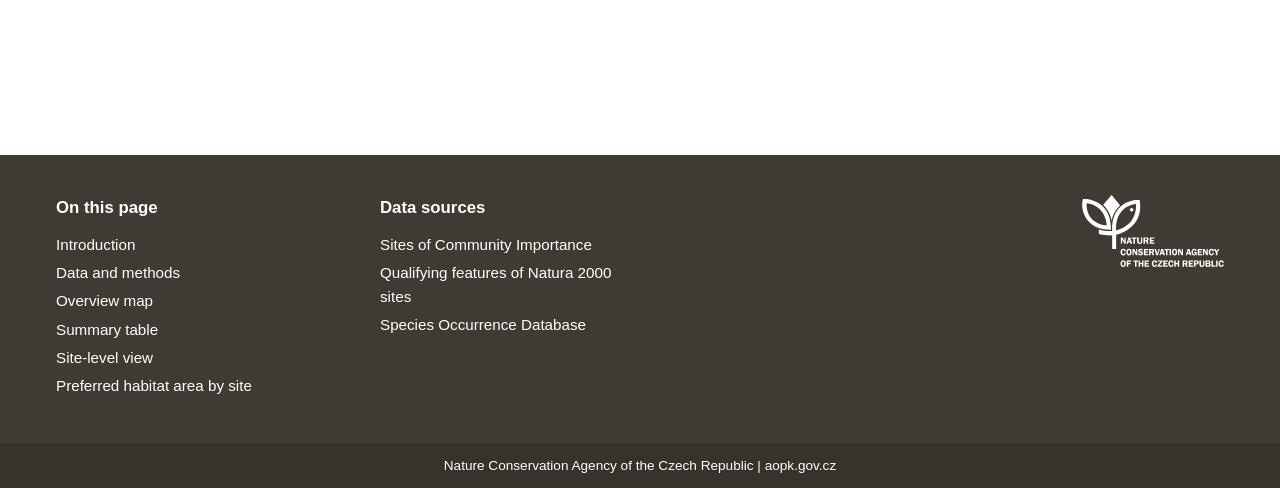
